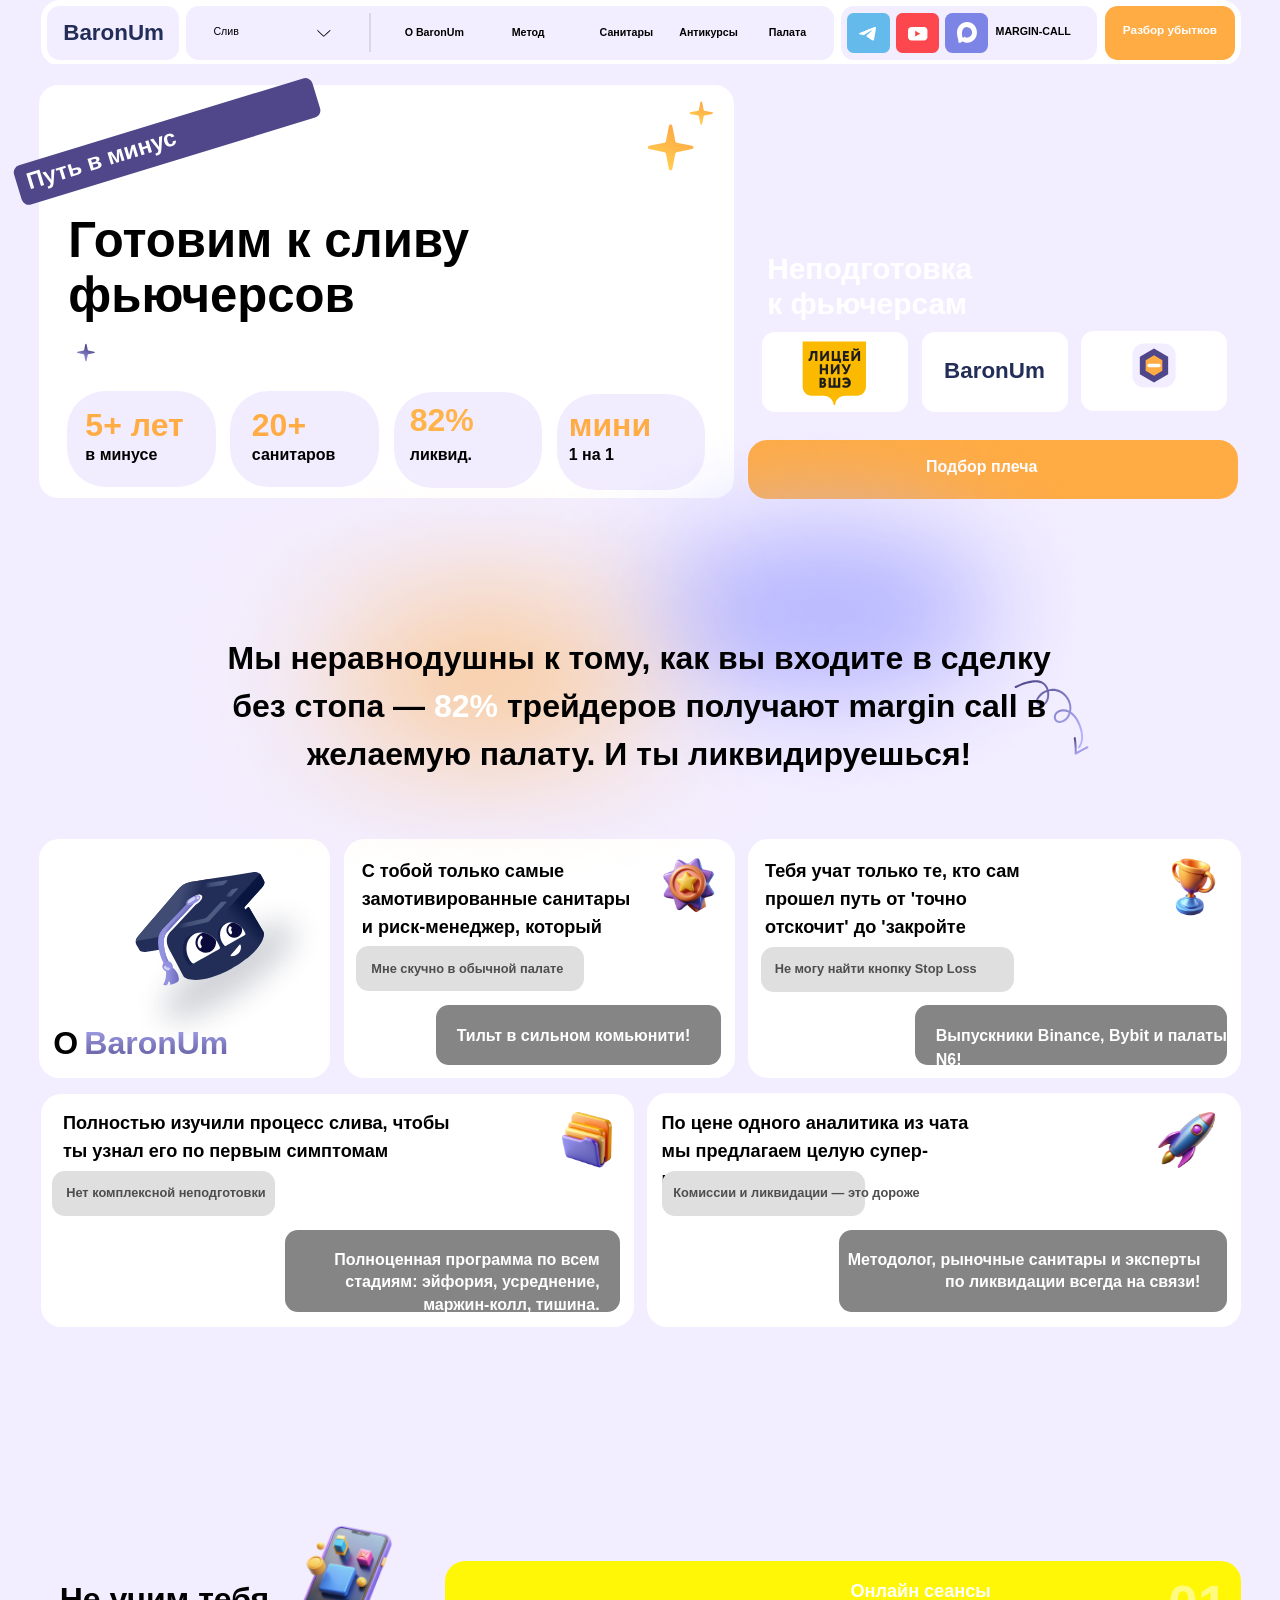
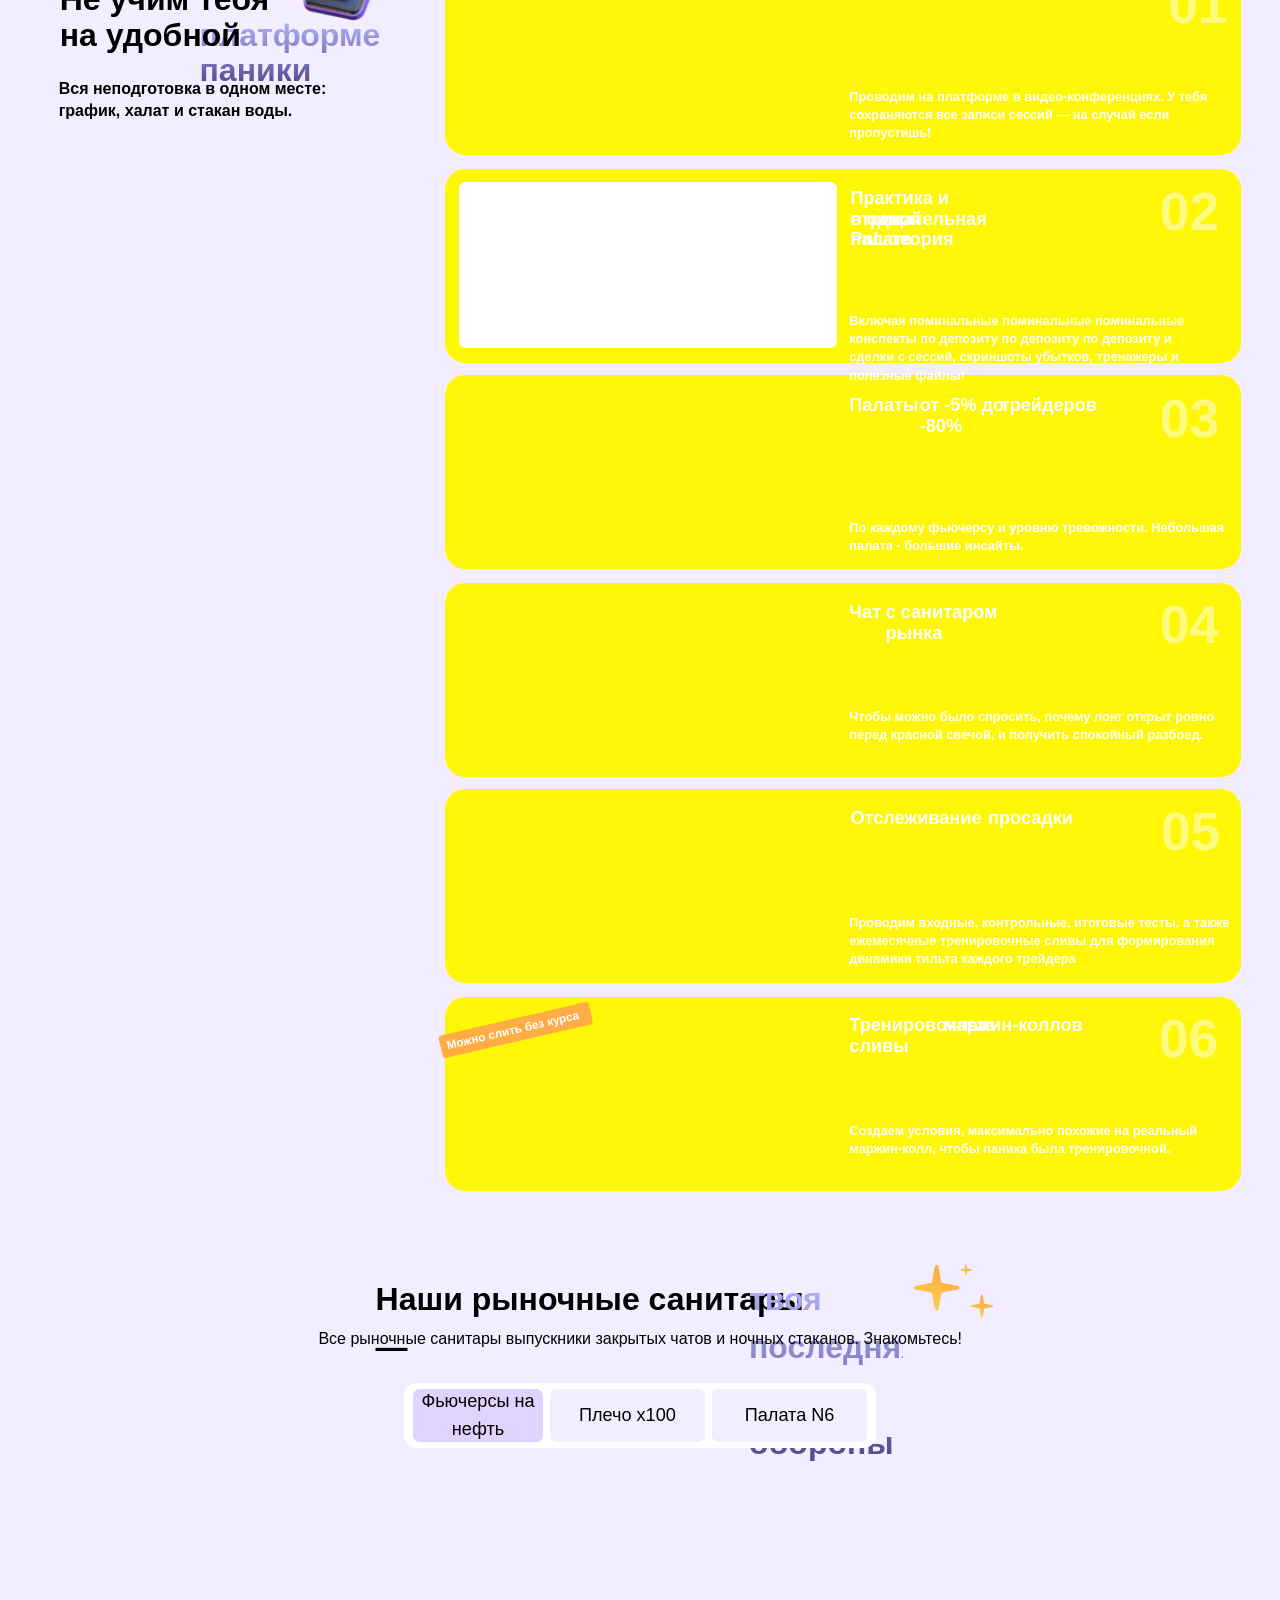
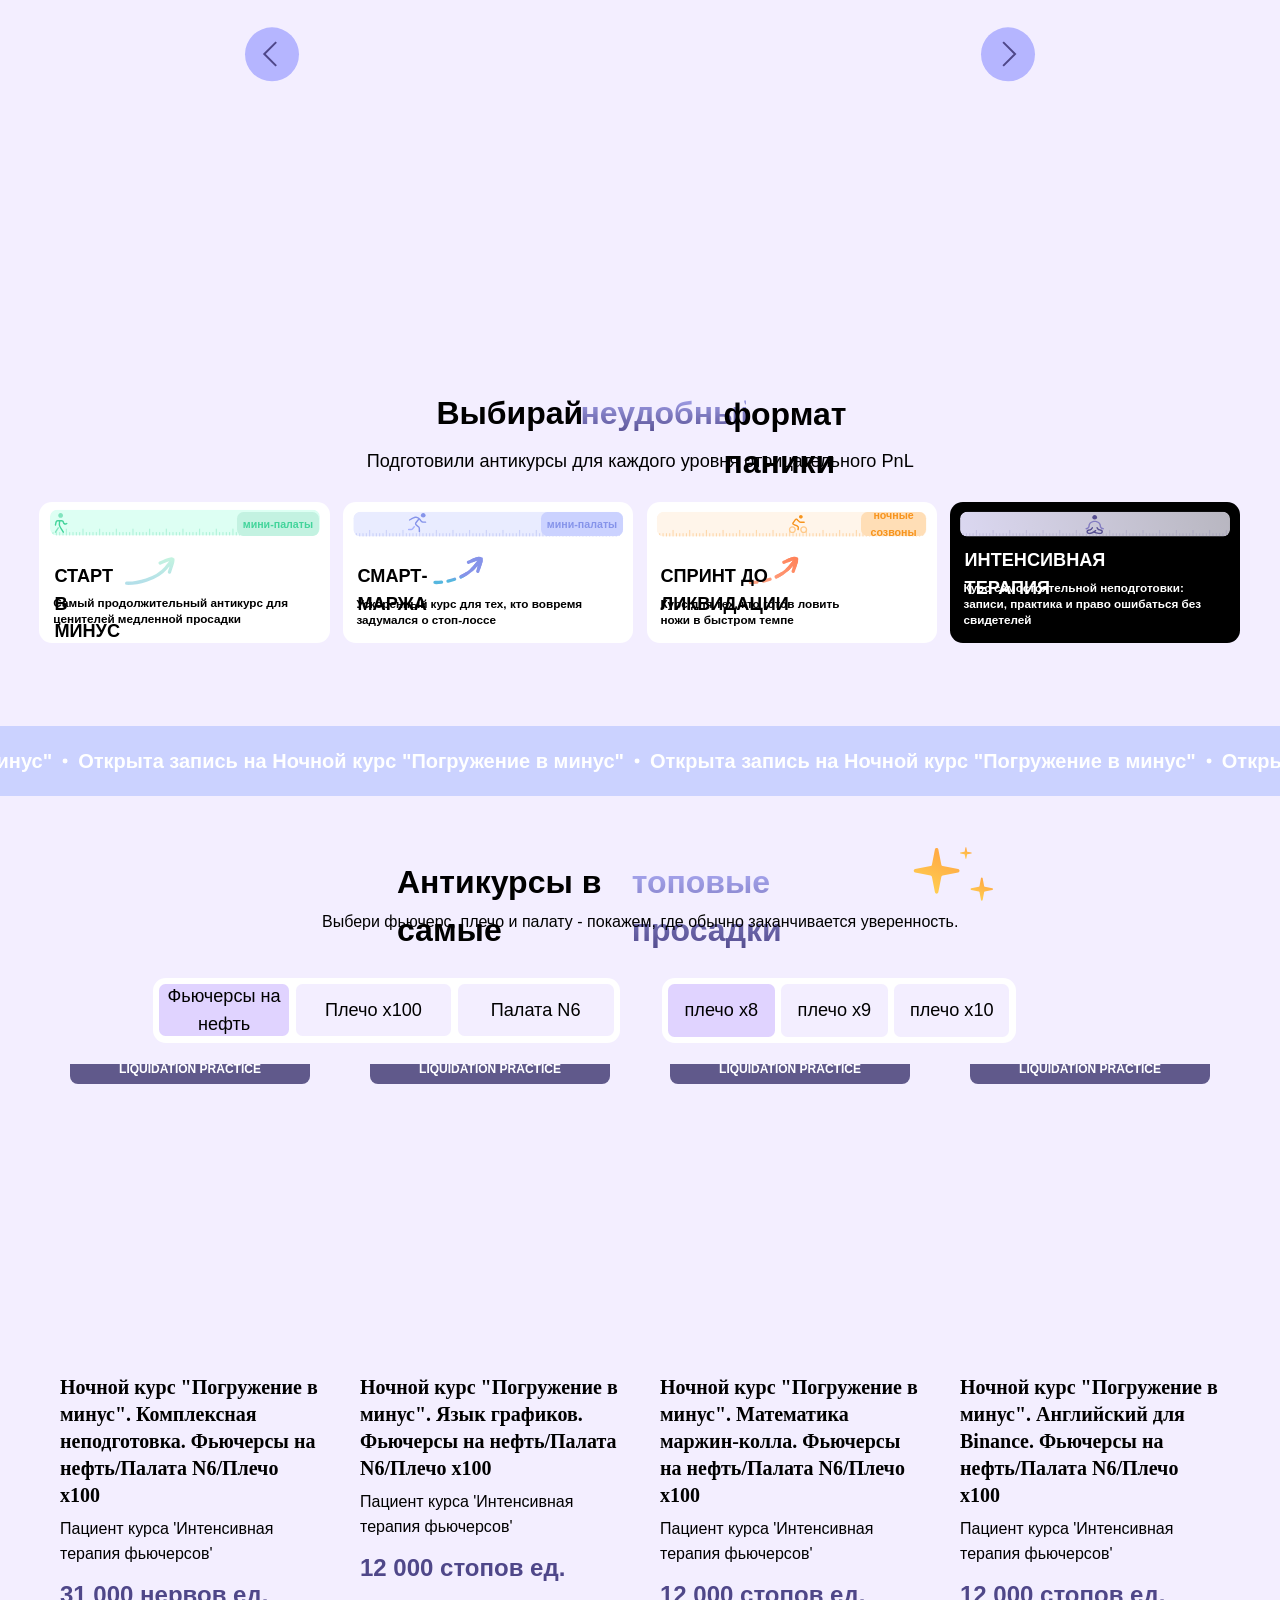
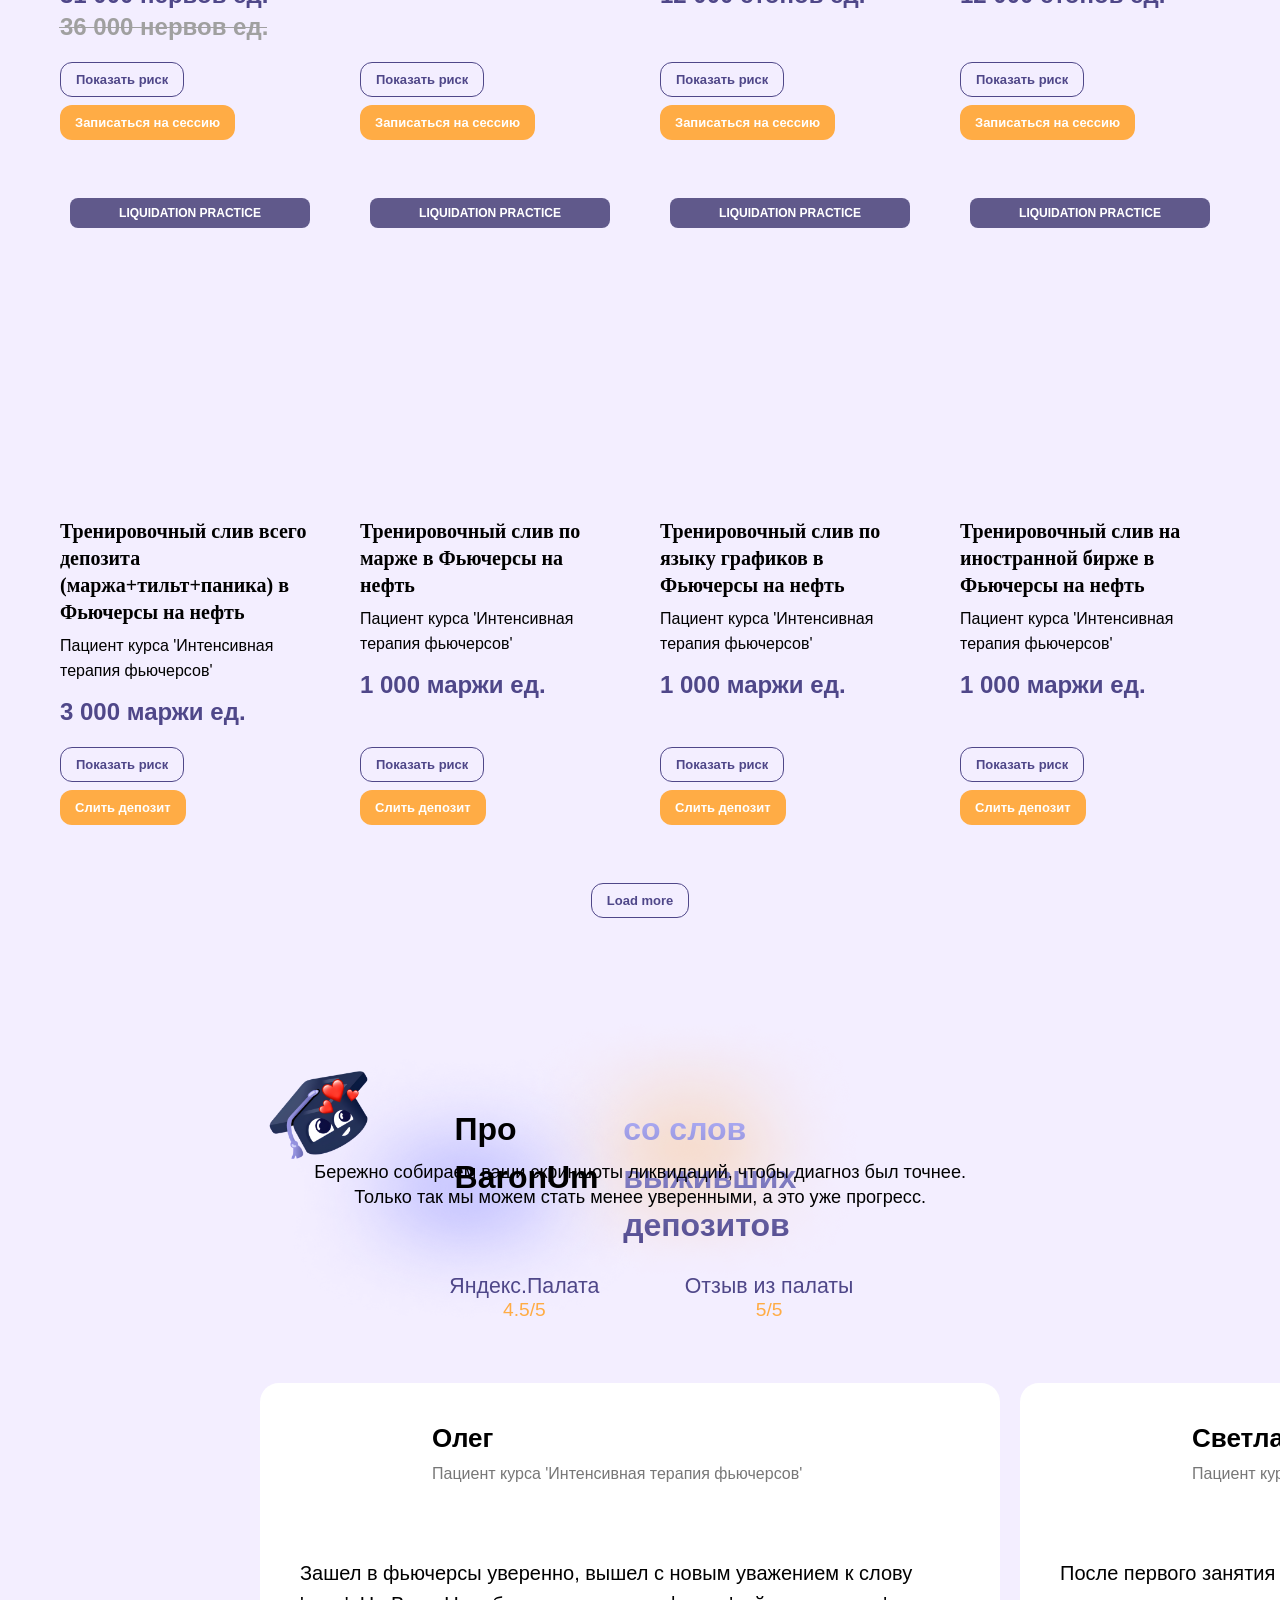
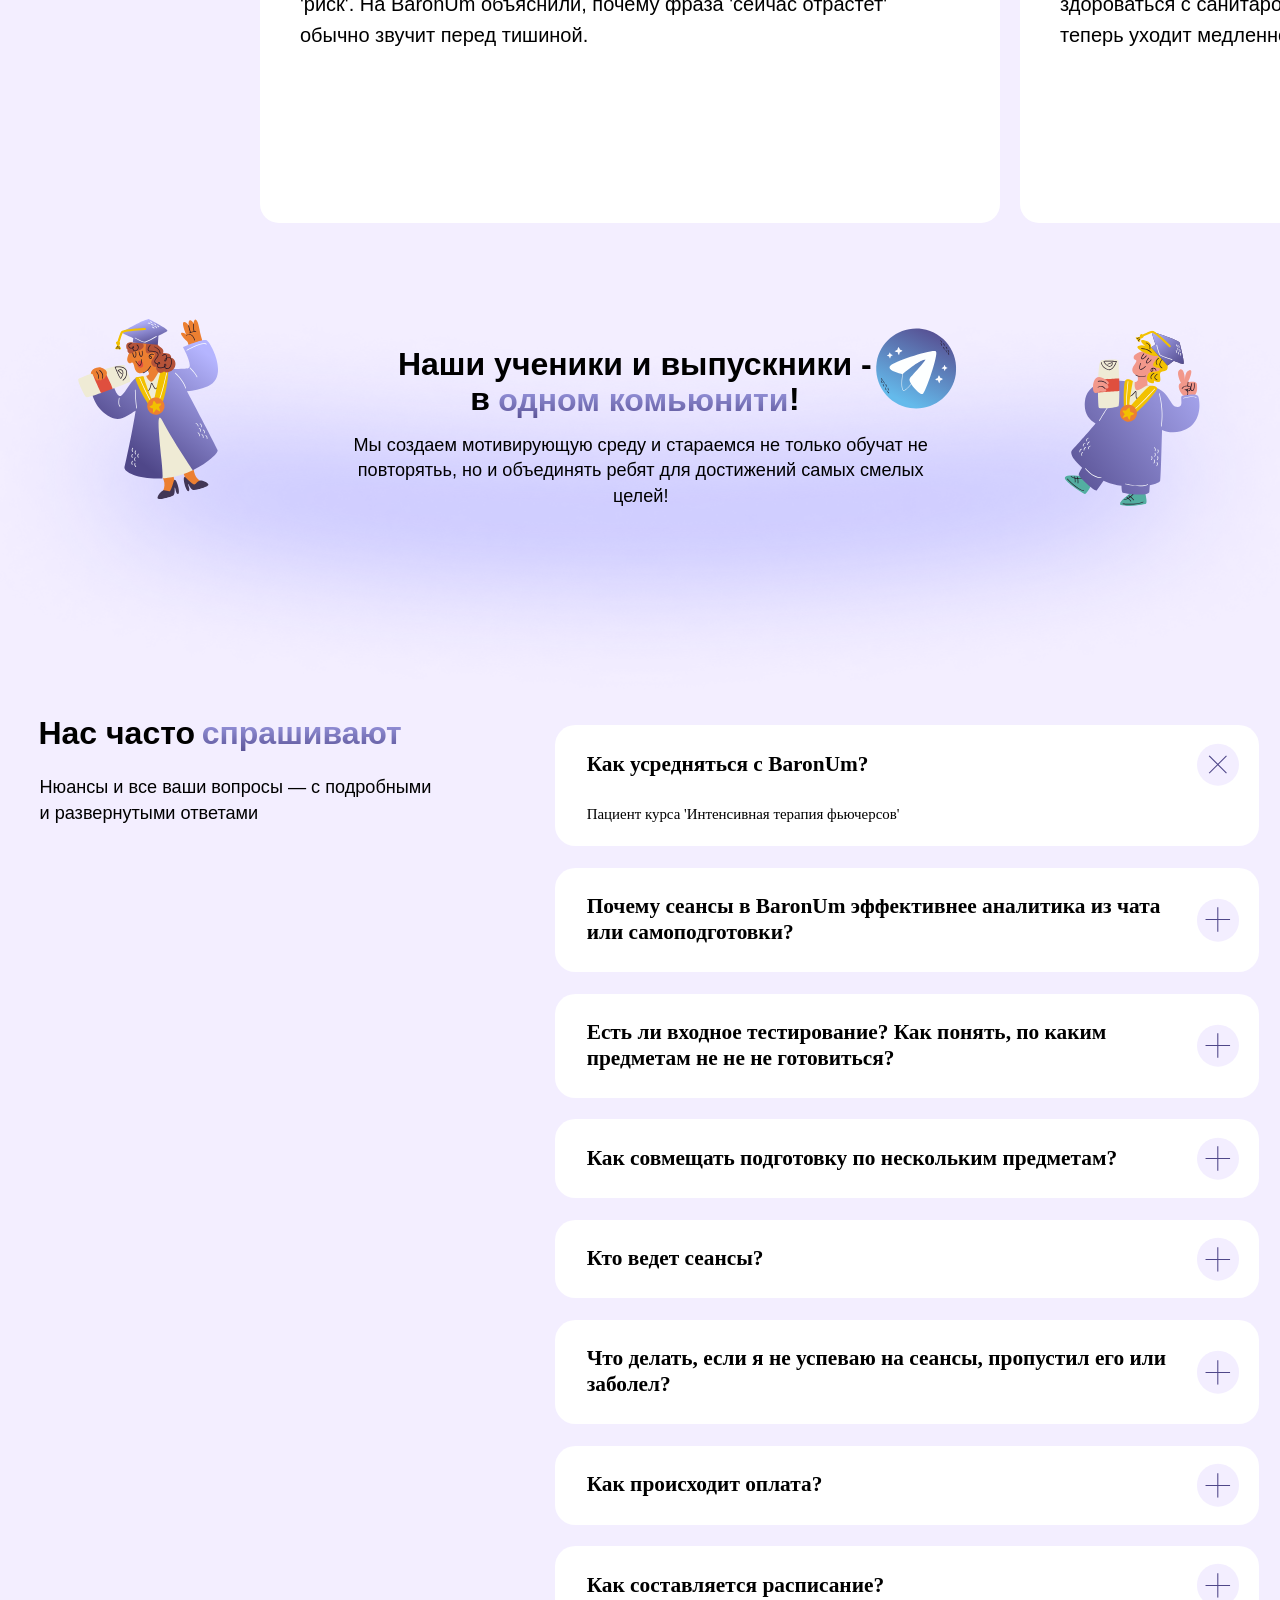
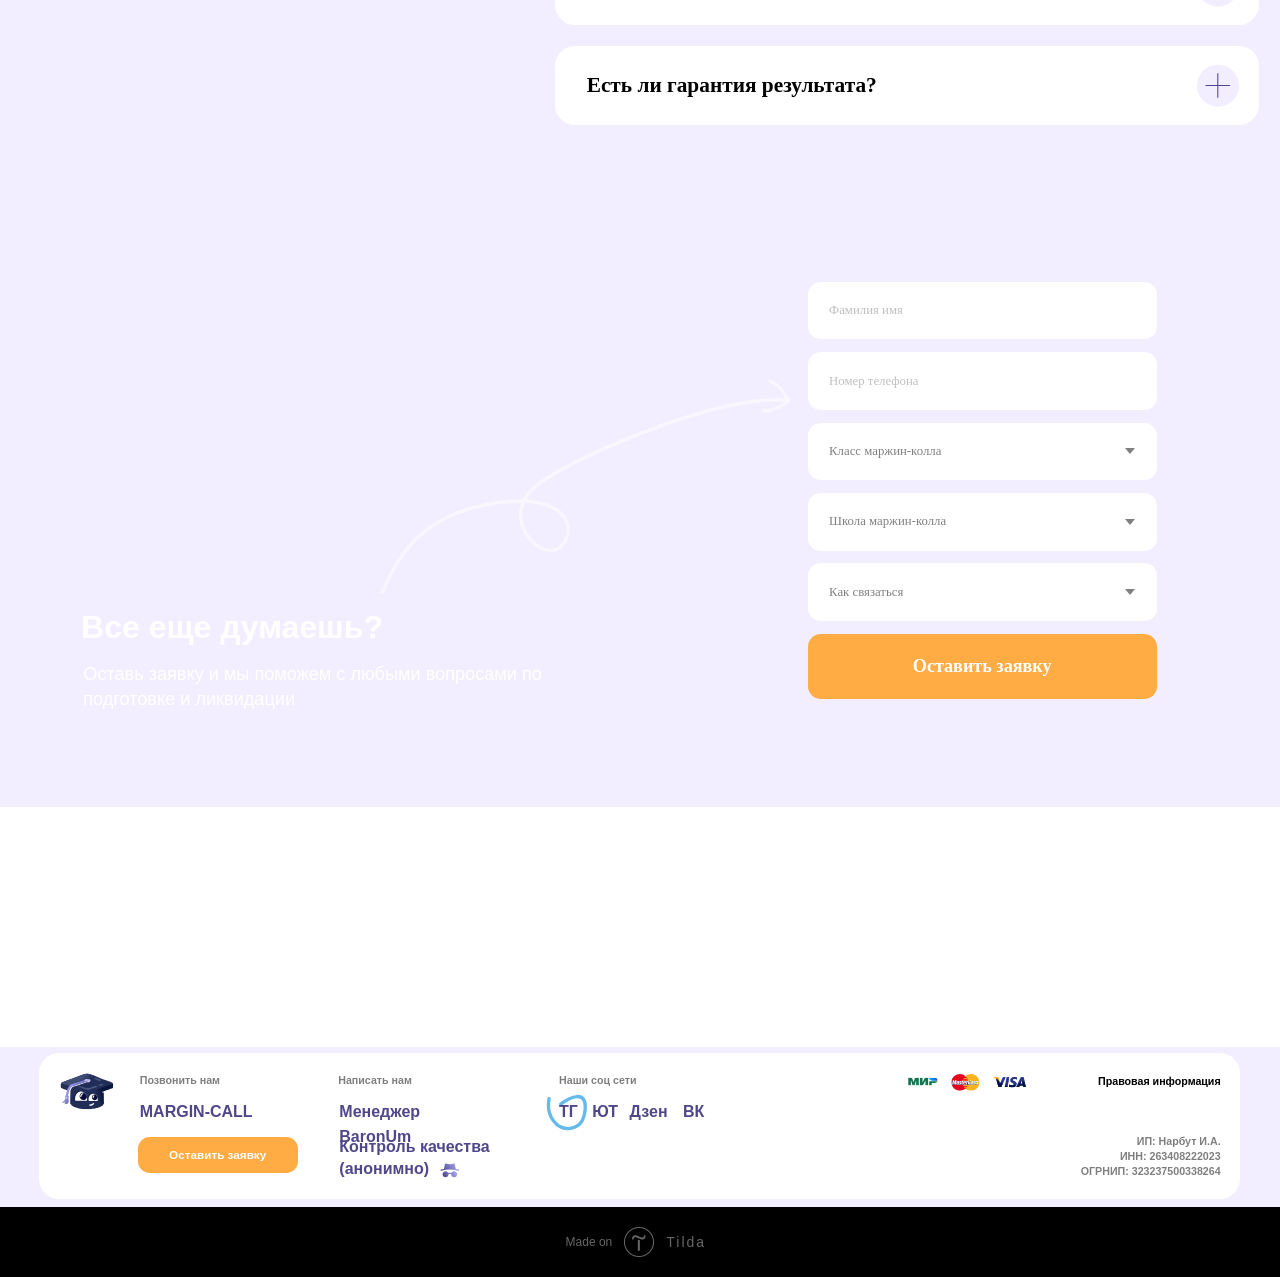
==== index.html @ b512a2d8 "Save BaronUm Tilda parody state" ====
<!DOCTYPE html>
<!-- saved from url=(0021)#baronum/ -->
<html style="overflow: unset;"><head><meta http-equiv="Content-Type" content="text/html; charset=UTF-8"><script src="./BaronUm - неподготовка к неудачной торговле фьючерсами_files/tag_ec.js" type="text/javascript" charset="utf-8" async=""></script><script src="./BaronUm - неподготовка к неудачной торговле фьючерсами_files/tag_phono.js" type="text/javascript" charset="utf-8" async=""></script>   <meta name="viewport" content="width=device-width, initial-scale=1.0"> <meta name="google-site-verification" content="14bFcc_oxas_x9F7kpMkh53hRgfFNzUfrHTWJXRADF8"> <!--metatextblock--> <title>BaronUm - неподготовка к неудачной торговле фьючерсами</title> <meta name="description" content="Комплексная неподготовка к фьючерсам, плечам x100 и спокойным сессиям в палате."> <meta property="og:url" content="#baronum"> <meta property="og:title" content="BaronUm - неподготовка к неудачной торговле фьючерсами"> <meta property="og:description" content="Комплексная неподготовка к фьючерсам, плечам x100 и спокойным сессиям в палате."> <meta property="og:type" content="website"> <meta property="og:image" content="https://static.tildacdn.com/tild6633-3135-4365-a530-386236333461/image_6.png"> <link rel="canonical" href="#baronum/"> <!--/metatextblock--> <meta name="format-detection" content="telephone=no"> <meta http-equiv="x-dns-prefetch-control" content="on"> <link rel="dns-prefetch" href="https://ws.tildacdn.com/"> <link rel="dns-prefetch" href="https://static.tildacdn.com/"> <!--favicons--> <link rel="icon" type="image/png" sizes="32x32" href="https://static.tildacdn.com/tild3739-3465-4166-b636-616134633338/favic.png" media="(prefers-color-scheme: light)"> <link rel="icon" type="image/png" sizes="32x32" href="https://static.tildacdn.com/tild6464-3562-4038-b064-323063326431/favic.png" media="(prefers-color-scheme: dark)"> <link rel="icon" type="image/svg+xml" sizes="any" href="https://static.tildacdn.com/tild3162-3436-4839-b363-373632616230/logo_fav.svg"> <link rel="apple-touch-icon" type="image/png" href="https://static.tildacdn.com/tild3965-3438-4864-b161-366664303664/logo_and.png"> <link rel="icon" type="image/png" sizes="192x192" href="https://static.tildacdn.com/tild3965-3438-4864-b161-366664303664/logo_and.png"> <!--/favicons--> <!-- Assets --> <script type="text/javascript" async="" id="tildastatscript" src="./BaronUm - неподготовка к неудачной торговле фьючерсами_files/tilda-stat-1.0.min.js"></script><script async="" src="./BaronUm - неподготовка к неудачной торговле фьючерсами_files/tag.js"></script><script src="./BaronUm - неподготовка к неудачной торговле фьючерсами_files/tilda-fallback-1.0.min.js" async="" charset="utf-8"></script> <link rel="stylesheet" href="./BaronUm - неподготовка к неудачной торговле фьючерсами_files/tilda-grid-3.0.min.css" type="text/css" media="all" onerror="this.loaderr=&#39;y&#39;;"> <link rel="stylesheet" href="./BaronUm - неподготовка к неудачной торговле фьючерсами_files/tilda-blocks-page52661973.min.css" type="text/css" media="all" onerror="this.loaderr=&#39;y&#39;;"> <link rel="preconnect" href="https://fonts.gstatic.com/"> <link href="./BaronUm - неподготовка к неудачной торговле фьючерсами_files/css2" rel="stylesheet"> <link rel="stylesheet" href="./BaronUm - неподготовка к неудачной торговле фьючерсами_files/tilda-animation-2.0.min.css" type="text/css" media="all" onerror="this.loaderr=&#39;y&#39;;"> <link rel="stylesheet" href="./BaronUm - неподготовка к неудачной торговле фьючерсами_files/tilda-popup-1.1.min.css" type="text/css" media="all" onload="this.media=&#39;all&#39;;" onerror="this.loaderr=&#39;y&#39;;"> <noscript><link rel="stylesheet" href="https://static.tildacdn.com/css/tilda-popup-1.1.min.css" type="text/css" media="all" /></noscript> <link rel="stylesheet" href="./BaronUm - неподготовка к неудачной торговле фьючерсами_files/tilda-slds-1.4.min.css" type="text/css" media="all" onload="this.media=&#39;all&#39;;" onerror="this.loaderr=&#39;y&#39;;"> <noscript><link rel="stylesheet" href="https://static.tildacdn.com/css/tilda-slds-1.4.min.css" type="text/css" media="all" /></noscript> <link rel="stylesheet" href="./BaronUm - неподготовка к неудачной торговле фьючерсами_files/tilda-catalog-1.1.min.css" type="text/css" media="all" onload="this.media=&#39;all&#39;;" onerror="this.loaderr=&#39;y&#39;;"> <noscript><link rel="stylesheet" href="https://static.tildacdn.com/css/tilda-catalog-1.1.min.css" type="text/css" media="all" /></noscript> <link rel="stylesheet" href="./BaronUm - неподготовка к неудачной торговле фьючерсами_files/tilda-forms-1.0.min.css" type="text/css" media="all" onerror="this.loaderr=&#39;y&#39;;"> <link rel="stylesheet" href="./BaronUm - неподготовка к неудачной торговле фьючерсами_files/tilda-catalog-filters-1.0.min.css" type="text/css" media="all" onerror="this.loaderr=&#39;y&#39;;"> <link rel="stylesheet" href="./BaronUm - неподготовка к неудачной торговле фьючерсами_files/tilda-menusub-1.0.min.css" type="text/css" media="all" onload="this.media=&#39;all&#39;;" onerror="this.loaderr=&#39;y&#39;;"> <noscript><link rel="stylesheet" href="https://static.tildacdn.com/css/tilda-menusub-1.0.min.css" type="text/css" media="all" /></noscript> <link rel="stylesheet" href="./BaronUm - неподготовка к неудачной торговле фьючерсами_files/tilda-menu-widgeticons-1.0.min.css" type="text/css" media="all" onerror="this.loaderr=&#39;y&#39;;"> <link rel="stylesheet" href="./BaronUm - неподготовка к неудачной торговле фьючерсами_files/tilda-zero-gallery-1.0.min.css" type="text/css" media="all" onerror="this.loaderr=&#39;y&#39;;"> <link rel="stylesheet" href="./BaronUm - неподготовка к неудачной торговле фьючерсами_files/tilda-zoom-2.0.min.css" type="text/css" media="all" onload="this.media=&#39;all&#39;;" onerror="this.loaderr=&#39;y&#39;;"> <noscript><link rel="stylesheet" href="https://static.tildacdn.com/css/tilda-zoom-2.0.min.css" type="text/css" media="all" /></noscript> <link rel="stylesheet" type="text/css" href="./BaronUm - неподготовка к неудачной торговле фьючерсами_files/custom.css"> <script nomodule="" src="./BaronUm - неподготовка к неудачной торговле фьючерсами_files/tilda-polyfill-1.0.min.js" charset="utf-8"></script> <script type="text/javascript">function t_onReady(func) {if(document.readyState!='loading') {func();} else {document.addEventListener('DOMContentLoaded',func);}}
function t_onFuncLoad(funcName,okFunc,time) {if(typeof window[funcName]==='function') {okFunc();} else {setTimeout(function() {t_onFuncLoad(funcName,okFunc,time);},(time||100));}}function t396_initialScale(t){var e=document.getElementById("rec"+t);if(e){var i=e.querySelector(".t396__artboard");if(i){window.tn_scale_initial_window_width||(window.tn_scale_initial_window_width=document.documentElement.clientWidth);var a=window.tn_scale_initial_window_width,r=[],n,l=i.getAttribute("data-artboard-screens");if(l){l=l.split(",");for(var o=0;o<l.length;o++)r[o]=parseInt(l[o],10)}else r=[320,480,640,960,1200];for(var o=0;o<r.length;o++){var d=r[o];a>=d&&(n=d)}var _="edit"===window.allrecords.getAttribute("data-tilda-mode"),c="center"===t396_getFieldValue(i,"valign",n,r),s="grid"===t396_getFieldValue(i,"upscale",n,r),w=t396_getFieldValue(i,"height_vh",n,r),g=t396_getFieldValue(i,"height",n,r),u=!!window.opr&&!!window.opr.addons||!!window.opera||-1!==navigator.userAgent.indexOf(" OPR/");if(!_&&c&&!s&&!w&&g&&!u){var h=parseFloat((a/n).toFixed(3)),f=[i,i.querySelector(".t396__carrier"),i.querySelector(".t396__filter")],v=Math.floor(parseInt(g,10)*h)+"px",p;i.style.setProperty("--initial-scale-height",v);for(var o=0;o<f.length;o++)f[o].style.setProperty("height","var(--initial-scale-height)");t396_scaleInitial__getElementsToScale(i).forEach((function(t){t.style.zoom=h}))}}}}function t396_scaleInitial__getElementsToScale(t){return t?Array.prototype.slice.call(t.children).filter((function(t){return t&&(t.classList.contains("t396__elem")||t.classList.contains("t396__group"))})):[]}function t396_getFieldValue(t,e,i,a){var r,n=a[a.length-1];if(!(r=i===n?t.getAttribute("data-artboard-"+e):t.getAttribute("data-artboard-"+e+"-res-"+i)))for(var l=0;l<a.length;l++){var o=a[l];if(!(o<=i)&&(r=o===n?t.getAttribute("data-artboard-"+e):t.getAttribute("data-artboard-"+e+"-res-"+o)))break}return r}window.TN_SCALE_INITIAL_VER="1.0",window.tn_scale_initial_window_width=null;</script> <script src="./BaronUm - неподготовка к неудачной торговле фьючерсами_files/jquery-1.10.2.min.js" charset="utf-8" onerror="this.loaderr=&#39;y&#39;;"></script> <script src="./BaronUm - неподготовка к неудачной торговле фьючерсами_files/tilda-scripts-3.0.min.js" charset="utf-8" defer="" onerror="this.loaderr=&#39;y&#39;;"></script> <script src="./BaronUm - неподготовка к неудачной торговле фьючерсами_files/tilda-blocks-page52661973.min.js" charset="utf-8" async="" onerror="this.loaderr=&#39;y&#39;;"></script> <script src="./BaronUm - неподготовка к неудачной торговле фьючерсами_files/tilda-animation-2.0.min.js" charset="utf-8" async="" onerror="this.loaderr=&#39;y&#39;;"></script> <script src="./BaronUm - неподготовка к неудачной торговле фьючерсами_files/tilda-zero-1.1.min.js" charset="utf-8" async="" onerror="this.loaderr=&#39;y&#39;;"></script> <script src="./BaronUm - неподготовка к неудачной торговле фьючерсами_files/hammer.min.js" charset="utf-8" async="" onerror="this.loaderr=&#39;y&#39;;"></script> <script src="./BaronUm - неподготовка к неудачной торговле фьючерсами_files/tilda-slds-1.4.min.js" charset="utf-8" async="" onerror="this.loaderr=&#39;y&#39;;"></script> <script src="./BaronUm - неподготовка к неудачной торговле фьючерсами_files/tilda-products-1.0.min.js" charset="utf-8" async="" onerror="this.loaderr=&#39;y&#39;;"></script> <script src="./BaronUm - неподготовка к неудачной торговле фьючерсами_files/tilda-catalog-1.1.min.js" charset="utf-8" async="" onerror="this.loaderr=&#39;y&#39;;"></script> <script src="./BaronUm - неподготовка к неудачной торговле фьючерсами_files/tilda-popup-1.0.min.js" charset="utf-8" async="" onerror="this.loaderr=&#39;y&#39;;"></script> <script src="./BaronUm - неподготовка к неудачной торговле фьючерсами_files/tilda-menusub-1.0.min.js" charset="utf-8" async="" onerror="this.loaderr=&#39;y&#39;;"></script> <script src="./BaronUm - неподготовка к неудачной торговле фьючерсами_files/tilda-menu-1.0.min.js" charset="utf-8" async="" onerror="this.loaderr=&#39;y&#39;;"></script> <script src="./BaronUm - неподготовка к неудачной торговле фьючерсами_files/tilda-menu-widgeticons-1.0.min.js" charset="utf-8" async="" onerror="this.loaderr=&#39;y&#39;;"></script> <script src="./BaronUm - неподготовка к неудачной торговле фьючерсами_files/tilda-forms-1.0.min.js" charset="utf-8" async="" onerror="this.loaderr=&#39;y&#39;;"></script> <script src="./BaronUm - неподготовка к неудачной торговле фьючерсами_files/tilda-zero-gallery-1.0.min.js" charset="utf-8" async="" onerror="this.loaderr=&#39;y&#39;;"></script> <script src="./BaronUm - неподготовка к неудачной торговле фьючерсами_files/tilda-zero-forms-1.0.min.js" charset="utf-8" async="" onerror="this.loaderr=&#39;y&#39;;"></script> <script src="./BaronUm - неподготовка к неудачной торговле фьючерсами_files/tilda-animation-ext-1.0.min.js" charset="utf-8" async="" onerror="this.loaderr=&#39;y&#39;;"></script> <script src="./BaronUm - неподготовка к неудачной торговле фьючерсами_files/tilda-animation-sbs-1.0.min.js" charset="utf-8" async="" onerror="this.loaderr=&#39;y&#39;;"></script> <script src="./BaronUm - неподготовка к неудачной торговле фьючерсами_files/tilda-zoom-2.0.min.js" charset="utf-8" async="" onerror="this.loaderr=&#39;y&#39;;"></script> <script src="./BaronUm - неподготовка к неудачной торговле фьючерсами_files/tilda-zero-scale-1.0.min.js" charset="utf-8" async="" onerror="this.loaderr=&#39;y&#39;;"></script> <script src="./BaronUm - неподготовка к неудачной торговле фьючерсами_files/tilda-skiplink-1.0.min.js" charset="utf-8" async="" onerror="this.loaderr=&#39;y&#39;;"></script> <script src="./BaronUm - неподготовка к неудачной торговле фьючерсами_files/tilda-events-1.0.min.js" charset="utf-8" async="" onerror="this.loaderr=&#39;y&#39;;"></script> <!-- nominify begin --><style>
.gborder .tn-atom {
  position: relative;
}
.gborder .tn-atom::before {
  content: "";
  position: absolute;
  top: -2px;
  bottom: -2px;
  left: -2px;
  right: -2px;
  background: linear-gradient(45deg, #fb00ff, #001fff);
  border-radius: 17px;
  z-index: -1;
}
</style> <meta name="mailru-verification" content="647e4f33aa87ee0e"><!-- nominify end --><script type="text/javascript">window.dataLayer=window.dataLayer||[];</script> <script type="text/javascript">(function() {var ttt='cebo';var tt='oog';var re=new RegExp("bot|g" + tt + "le|yandex|baidu|bing|msn|duckduckbot|teoma|slurp|crawler|spider|robot|crawling|fa" + ttt + "ok","i");if((re.test(navigator.userAgent))===false&&typeof(sessionStorage)!='undefined'&&sessionStorage.getItem('visited')!=='y'&&document.visibilityState){var style=document.createElement('style');style.type='text/css';style.innerHTML='@media screen and (min-width: 980px) {.t-records {opacity: 0;}.t-records_animated {-webkit-transition: opacity ease-in-out .2s;-moz-transition: opacity ease-in-out .2s;-o-transition: opacity ease-in-out .2s;transition: opacity ease-in-out .2s;}.t-records.t-records_visible {opacity: 1;}}';document.getElementsByTagName('head')[0].appendChild(style);function t_setvisRecs(){var alr=document.querySelectorAll('.t-records');Array.prototype.forEach.call(alr,function(el) {el.classList.add("t-records_animated");});setTimeout(function() {Array.prototype.forEach.call(alr,function(el) {el.classList.add("t-records_visible");});sessionStorage.setItem("visited","y");},400);}
document.addEventListener('DOMContentLoaded',t_setvisRecs);}})();</script><style type="text/css">@media screen and (min-width: 980px) {.t-records {opacity: 0;}.t-records_animated {-webkit-transition: opacity ease-in-out .2s;-moz-transition: opacity ease-in-out .2s;-o-transition: opacity ease-in-out .2s;transition: opacity ease-in-out .2s;}.t-records.t-records_visible {opacity: 1;}}</style><style id="annexxStyle812"> div[data-record-type="215"] { zoom: 1 !important; } div[style*="scale"] .t-store__filter__chosen-bar { position: relative !important; } #rec793681908,#rec793681908 * {-webkit-text-size-adjust: initial !important;}</style><script type="text/javascript" src="./BaronUm - неподготовка к неудачной торговле фьючерсами_files/tilda-variant-select-1.0.min.js"></script><style>.t396 .t-animate[data-animate-style="fadein"],.t396 .t-animate[data-animate-style="fadeinup"],.t396 .t-animate[data-animate-style="fadeindown"],.t396 .t-animate[data-animate-style="fadeinleft"],.t396 .t-animate[data-animate-style="fadeinright"],.t396 .t-animate[data-animate-style="zoomin"],.t396 .t-animate[data-animate-style="zoomout"] {opacity: 0;-webkit-transition-property: opacity, transform;transition-property: opacity, transform;-webkit-transition-duration: 1s;transition-duration: 1s;-webkit-transition-timing-function: cubic-bezier(0.19, 1, 0.22, 1);transition-timing-function: cubic-bezier(0.19, 1, 0.22, 1);-webkit-backface-visibility: hidden;backface-visibility: hidden;}@media screen and (min-width: 960px) and (max-width: 1199px) {.t396 .t-animate[data-animate-style-res-960="fadein"],.t396 .t-animate[data-animate-style-res-960="fadeinup"],.t396 .t-animate[data-animate-style-res-960="fadeindown"],.t396 .t-animate[data-animate-style-res-960="fadeinleft"],.t396 .t-animate[data-animate-style-res-960="fadeinright"],.t396 .t-animate[data-animate-style-res-960="zoomin"],.t396 .t-animate[data-animate-style-res-960="zoomout"] {opacity: 0;-webkit-transition-property: opacity, transform;transition-property: opacity, transform;-webkit-transition-duration: 1s;transition-duration: 1s;-webkit-transition-timing-function: cubic-bezier(0.19, 1, 0.22, 1);transition-timing-function: cubic-bezier(0.19, 1, 0.22, 1);-webkit-backface-visibility: hidden;backface-visibility: hidden;}}@media screen and (min-width: 640px) and (max-width: 959px) {.t396 .t-animate[data-animate-style-res-640="fadein"],.t396 .t-animate[data-animate-style-res-640="fadeinup"],.t396 .t-animate[data-animate-style-res-640="fadeindown"],.t396 .t-animate[data-animate-style-res-640="fadeinleft"],.t396 .t-animate[data-animate-style-res-640="fadeinright"],.t396 .t-animate[data-animate-style-res-640="zoomin"],.t396 .t-animate[data-animate-style-res-640="zoomout"] {opacity: 0;-webkit-transition-property: opacity, transform;transition-property: opacity, transform;-webkit-transition-duration: 1s;transition-duration: 1s;-webkit-transition-timing-function: cubic-bezier(0.19, 1, 0.22, 1);transition-timing-function: cubic-bezier(0.19, 1, 0.22, 1);-webkit-backface-visibility: hidden;backface-visibility: hidden;}}@media screen and (min-width: 480px) and (max-width: 639px) {.t396 .t-animate[data-animate-style-res-480="fadein"],.t396 .t-animate[data-animate-style-res-480="fadeinup"],.t396 .t-animate[data-animate-style-res-480="fadeindown"],.t396 .t-animate[data-animate-style-res-480="fadeinleft"],.t396 .t-animate[data-animate-style-res-480="fadeinright"],.t396 .t-animate[data-animate-style-res-480="zoomin"],.t396 .t-animate[data-animate-style-res-480="zoomout"] {opacity: 0;-webkit-transition-property: opacity, transform;transition-property: opacity, transform;-webkit-transition-duration: 1s;transition-duration: 1s;-webkit-transition-timing-function: cubic-bezier(0.19, 1, 0.22, 1);transition-timing-function: cubic-bezier(0.19, 1, 0.22, 1);-webkit-backface-visibility: hidden;backface-visibility: hidden;}}@media screen and (max-width: 479px) {.t396 .t-animate[data-animate-style-res-320="fadein"],.t396 .t-animate[data-animate-style-res-320="fadeinup"],.t396 .t-animate[data-animate-style-res-320="fadeindown"],.t396 .t-animate[data-animate-style-res-320="fadeinleft"],.t396 .t-animate[data-animate-style-res-320="fadeinright"],.t396 .t-animate[data-animate-style-res-320="zoomin"],.t396 .t-animate[data-animate-style-res-320="zoomout"] {opacity: 0;-webkit-transition-property: opacity, transform;transition-property: opacity, transform;-webkit-transition-duration: 1s;transition-duration: 1s;-webkit-transition-timing-function: cubic-bezier(0.19, 1, 0.22, 1);transition-timing-function: cubic-bezier(0.19, 1, 0.22, 1);-webkit-backface-visibility: hidden;backface-visibility: hidden;}}.t396 .t-title.t-animate {-webkit-transition-duration: 1.2s;transition-duration: 1.2s;}.t396 .t-descr.t-animate,.t396 .t-uptitle.t-animate,.t396 .t-subtitle.t-animate,.t396 .t-text.t-animate {-webkit-transition-duration: 0.7s;transition-duration: 0.7s;}.t396 .t-item.t-animate {-webkit-transition-duration: 0.5s;transition-duration: 0.5s;}.t396 .t-animate[data-animate-style="fadein"] {opacity: 0;transform: none;}@media screen and (min-width: 960px) and (max-width: 1199px) {#allrecords .t396 .t-animate[data-animate-style-res-960="fadein"] {opacity: 0;transform: none;}}@media screen and (min-width: 640px) and (max-width: 959px) {#allrecords .t396 .t-animate[data-animate-style-res-640="fadein"] {opacity: 0;transform: none;}}@media screen and (min-width: 480px) and (max-width: 639px) {#allrecords .t396 .t-animate[data-animate-style-res-480="fadein"] {opacity: 0;transform: none;}}@media screen and (max-width: 479px) {#allrecords .t396 .t-animate[data-animate-style-res-320="fadein"] {opacity: 0;transform: none;}}.t396 .t-animate_started[data-animate-style="fadein"] {opacity: 1;}@media screen and (min-width: 960px) and (max-width: 1199px) {#allrecords .t396 .t-animate_started[data-animate-style-res-960="fadein"] {opacity: 1;}}@media screen and (min-width: 640px) and (max-width: 959px) {#allrecords .t396 .t-animate_started[data-animate-style-res-640="fadein"] {opacity: 1;}}@media screen and (min-width: 480px) and (max-width: 639px) {#allrecords .t396 .t-animate_started[data-animate-style-res-480="fadein"] {opacity: 1;}}@media screen and (max-width: 479px) {#allrecords .t396 .t-animate_started[data-animate-style-res-320="fadein"] {opacity: 1;}}.t396 .t-animate[data-animate-style="fadeinup"] {-webkit-transform: translate(0, 100px);transform: translate(0, 100px);}@media screen and (min-width: 960px) and (max-width: 1199px) {#allrecords .t396 .t-animate[data-animate-style-res-960="fadeinup"] {-webkit-transform: translate(0, 100px);transform: translate(0, 100px);}}@media screen and (min-width: 640px) and (max-width: 959px) {#allrecords .t396 .t-animate[data-animate-style-res-640="fadeinup"] {-webkit-transform: translate(0, 100px);transform: translate(0, 100px);}}@media screen and (min-width: 480px) and (max-width: 639px) {#allrecords .t396 .t-animate[data-animate-style-res-480="fadeinup"] {-webkit-transform: translate(0, 100px);transform: translate(0, 100px);}}@media screen and (max-width: 479px) {#allrecords .t396 .t-animate[data-animate-style-res-320="fadeinup"] {-webkit-transform: translate(0, 100px);transform: translate(0, 100px);}}.t396 .t-animate_started[data-animate-style="fadeinup"] {opacity: 1;-webkit-transform: none;transform: none;}@media screen and (min-width: 960px) and (max-width: 1199px) {#allrecords .t396 .t-animate_started[data-animate-style-res-960="fadeinup"] {opacity: 1;-webkit-transform: none;transform: none;}}@media screen and (min-width: 640px) and (max-width: 959px) {#allrecords .t396 .t-animate_started[data-animate-style-res-640="fadeinup"] {opacity: 1;-webkit-transform: none;transform: none;}}@media screen and (min-width: 480px) and (max-width: 639px) {#allrecords .t396 .t-animate_started[data-animate-style-res-480="fadeinup"] {opacity: 1;-webkit-transform: none;transform: none;}}@media screen and (max-width: 479px) {#allrecords .t396 .t-animate_started[data-animate-style-res-320="fadeinup"] {opacity: 1;-webkit-transform: none;transform: none;}}.t396 .t-animate[data-animate-style="fadeindown"] {-webkit-transform: translate(0, -100px);transform: translate(0, -100px);}@media screen and (min-width: 960px) and (max-width: 1199px) {#allrecords .t396 .t-animate[data-animate-style-res-960="fadeindown"] {-webkit-transform: translate(0, -100px);transform: translate(0, -100px);}}@media screen and (min-width: 640px) and (max-width: 959px) {#allrecords .t396 .t-animate[data-animate-style-res-640="fadeindown"] {-webkit-transform: translate(0, -100px);transform: translate(0, -100px);}}@media screen and (min-width: 480px) and (max-width: 639px) {#allrecords .t396 .t-animate[data-animate-style-res-480="fadeindown"] {-webkit-transform: translate(0, -100px);transform: translate(0, -100px);}}@media screen and (max-width: 479px) {#allrecords .t396 .t-animate[data-animate-style-res-320="fadeindown"] {-webkit-transform: translate(0, -100px);transform: translate(0, -100px);}}.t396 .t-animate_started[data-animate-style="fadeindown"] {opacity: 1;-webkit-transform: none;transform: none;}@media screen and (min-width: 960px) and (max-width: 1199px) {#allrecords .t396 .t-animate_started[data-animate-style-res-960="fadeindown"] {opacity: 1;-webkit-transform: none;transform: none;}}@media screen and (min-width: 640px) and (max-width: 959px) {#allrecords .t396 .t-animate_started[data-animate-style-res-640="fadeindown"] {opacity: 1;-webkit-transform: none;transform: none;}}@media screen and (min-width: 480px) and (max-width: 639px) {#allrecords .t396 .t-animate_started[data-animate-style-res-480="fadeindown"] {opacity: 1;-webkit-transform: none;transform: none;}}@media screen and (max-width: 479px) {#allrecords .t396 .t-animate_started[data-animate-style-res-320="fadeindown"] {opacity: 1;-webkit-transform: none;transform: none;}}.t396 .t-animate[data-animate-style="fadeinleft"] {-webkit-transform: translate(100px, 0);transform: translate(100px, 0);}@media screen and (min-width: 960px) and (max-width: 1199px) {#allrecords .t396 .t-animate[data-animate-style-res-960="fadeinleft"] {-webkit-transform: translate(100px, 0);transform: translate(100px, 0);}}@media screen and (min-width: 640px) and (max-width: 959px) {#allrecords .t396 .t-animate[data-animate-style-res-640="fadeinleft"] {-webkit-transform: translate(100px, 0);transform: translate(100px, 0);}}@media screen and (min-width: 480px) and (max-width: 639px) {#allrecords .t396 .t-animate[data-animate-style-res-480="fadeinleft"] {-webkit-transform: translate(100px, 0);transform: translate(100px, 0);}}@media screen and (max-width: 479px) {#allrecords .t396 .t-animate[data-animate-style-res-320="fadeinleft"] {-webkit-transform: translate(100px, 0);transform: translate(100px, 0);}}.t396 .t-animate_started[data-animate-style="fadeinleft"] {opacity: 1;-webkit-transform: none;transform: none;}@media screen and (min-width: 960px) and (max-width: 1199px) {#allrecords .t396 .t-animate_started[data-animate-style-res-960="fadeinleft"] {opacity: 1;-webkit-transform: none;transform: none;}}@media screen and (min-width: 640px) and (max-width: 959px) {#allrecords .t396 .t-animate_started[data-animate-style-res-640="fadeinleft"] {opacity: 1;-webkit-transform: none;transform: none;}}@media screen and (min-width: 480px) and (max-width: 639px) {#allrecords .t396 .t-animate_started[data-animate-style-res-480="fadeinleft"] {opacity: 1;-webkit-transform: none;transform: none;}}@media screen and (max-width: 479px) {#allrecords .t396 .t-animate_started[data-animate-style-res-320="fadeinleft"] {opacity: 1;-webkit-transform: none;transform: none;}}.t396 .t-animate[data-animate-style="fadeinright"] {-webkit-transform: translate(-100px, 0);transform: translate(-100px, 0);}@media screen and (min-width: 960px) and (max-width: 1199px) {#allrecords .t396 .t-animate[data-animate-style-res-960="fadeinright"] {-webkit-transform: translate(-100px, 0);transform: translate(-100px, 0);}}@media screen and (min-width: 640px) and (max-width: 959px) {#allrecords .t396 .t-animate[data-animate-style-res-640="fadeinright"] {-webkit-transform: translate(-100px, 0);transform: translate(-100px, 0);}}@media screen and (min-width: 480px) and (max-width: 639px) {#allrecords .t396 .t-animate[data-animate-style-res-480="fadeinright"] {-webkit-transform: translate(-100px, 0);transform: translate(-100px, 0);}}@media screen and (max-width: 479px) {#allrecords .t396 .t-animate[data-animate-style-res-320="fadeinright"] {-webkit-transform: translate(-100px, 0);transform: translate(-100px, 0);}}.t396 .t-animate_started[data-animate-style="fadeinright"] {opacity: 1;-webkit-transform: none;transform: none;}@media screen and (min-width: 960px) and (max-width: 1199px) {#allrecords .t396 .t-animate_started[data-animate-style-res-960="fadeinright"] {opacity: 1;-webkit-transform: none;transform: none;}}@media screen and (min-width: 640px) and (max-width: 959px) {#allrecords .t396 .t-animate_started[data-animate-style-res-640="fadeinright"] {opacity: 1;-webkit-transform: none;transform: none;}}@media screen and (min-width: 480px) and (max-width: 639px) {#allrecords .t396 .t-animate_started[data-animate-style-res-480="fadeinright"] {opacity: 1;-webkit-transform: none;transform: none;}}@media screen and (max-width: 479px) {#allrecords .t396 .t-animate_started[data-animate-style-res-320="fadeinright"] {opacity: 1;-webkit-transform: none;transform: none;}}.t396 .t-animate[data-animate-style="zoomin"] {-webkit-transform: scale(0.9);transform: scale(0.9);}@media screen and (min-width: 960px) and (max-width: 1199px) {#allrecords .t396 .t-animate[data-animate-style-res-960="zoomin"] {-webkit-transform: scale(0.9);transform: scale(0.9);}}@media screen and (min-width: 640px) and (max-width: 959px) {#allrecords .t396 .t-animate[data-animate-style-res-640="zoomin"] {-webkit-transform: scale(0.9);transform: scale(0.9);}}@media screen and (min-width: 480px) and (max-width: 639px) {#allrecords .t396 .t-animate[data-animate-style-res-480="zoomin"] {-webkit-transform: scale(0.9);transform: scale(0.9);}}@media screen and (max-width: 479px) {#allrecords .t396 .t-animate[data-animate-style-res-320="zoomin"] {-webkit-transform: scale(0.9);transform: scale(0.9);}}.t396 .t-animate_started[data-animate-style="zoomin"] {opacity: 1;-webkit-transform: scale(1);transform: scale(1);}@media screen and (min-width: 960px) and (max-width: 1199px) {#allrecords .t396 .t-animate_started[data-animate-style-res-960="zoomin"] {opacity: 1;-webkit-transform: scale(1);transform: scale(1);}}@media screen and (min-width: 640px) and (max-width: 959px) {#allrecords .t396 .t-animate_started[data-animate-style-res-640="zoomin"] {opacity: 1;-webkit-transform: scale(1);transform: scale(1);}}@media screen and (min-width: 480px) and (max-width: 639px) {#allrecords .t396 .t-animate_started[data-animate-style-res-480="zoomin"] {opacity: 1;-webkit-transform: scale(1);transform: scale(1);}}@media screen and (max-width: 479px) {#allrecords .t396 .t-animate_started[data-animate-style-res-320="zoomin"] {opacity: 1;-webkit-transform: scale(1);transform: scale(1);}}.t396 .t-animate[data-animate-style="zoomout"] {-webkit-transform: scale(1.2);transform: scale(1.2);}@media screen and (min-width: 960px) and (max-width: 1199px) {#allrecords .t396 .t-animate[data-animate-style-res-960="zoomout"] {-webkit-transform: scale(1.2);transform: scale(1.2);}}@media screen and (min-width: 640px) and (max-width: 959px) {#allrecords .t396 .t-animate[data-animate-style-res-640="zoomout"] {-webkit-transform: scale(1.2);transform: scale(1.2);}}@media screen and (min-width: 480px) and (max-width: 639px) {#allrecords .t396 .t-animate[data-animate-style-res-480="zoomout"] {-webkit-transform: scale(1.2);transform: scale(1.2);}}@media screen and (max-width: 479px) {#allrecords .t396 .t-animate[data-animate-style-res-320="zoomout"] {-webkit-transform: scale(1.2);transform: scale(1.2);}}.t396 .t-animate_started[data-animate-style="zoomout"] {opacity: 1;-webkit-transform: scale(1);transform: scale(1);}@media screen and (min-width: 960px) and (max-width: 1199px) {#allrecords .t396 .t-animate_started[data-animate-style-res-960="zoomout"] {opacity: 1;-webkit-transform: scale(1);transform: scale(1);}}@media screen and (min-width: 640px) and (max-width: 959px) {#allrecords .t396 .t-animate_started[data-animate-style-res-640="zoomout"] {opacity: 1;-webkit-transform: scale(1);transform: scale(1);}}@media screen and (min-width: 480px) and (max-width: 639px) {#allrecords .t396 .t-animate_started[data-animate-style-res-480="zoomout"] {opacity: 1;-webkit-transform: scale(1);transform: scale(1);}}@media screen and (max-width: 479px) {#allrecords .t396 .t-animate_started[data-animate-style-res-320="zoomout"] {opacity: 1;-webkit-transform: scale(1);transform: scale(1);}}.t396 .t-animate_started[data-animate-distance],.t396 .t-animate_started[data-animate-scale]{-webkit-transform: none !important;transform: none !important;}@media screen and (min-width: 960px) and (max-width: 1199px) {#allrecords .t396 .t-animate_started[data-animate-distance-res-960],#allrecords .t396 .t-animate_started[data-animate-style-res-960="zoomout"] {-webkit-transform: none !important;transform: none !important;}}@media screen and (min-width: 640px) and (max-width: 959px) {#allrecords .t396 .t-animate_started[data-animate-distance-res-640],#allrecords .t396 .t-animate_started[data-animate-style-res-640="zoomout"] {-webkit-transform: none !important;transform: none !important;}}@media screen and (min-width: 480px) and (max-width: 639px) {#allrecords .t396 .t-animate_started[data-animate-distance-res-480],#allrecords .t396 .t-animate_started[data-animate-style-res-480="zoomout"] {-webkit-transform: none !important;transform: none !important;}}@media screen and (max-width: 479px) {#allrecords .t396 .t-animate_started[data-animate-distance-res-320],#allrecords .t396 .t-animate_started[data-animate-style-res-320="zoomout"] {-webkit-transform: none !important;transform: none !important;}}</style><script type="text/javascript" src="./BaronUm - неподготовка к неудачной торговле фьючерсами_files/tilda-forms-custommask-1.0.min.js"></script><style>.t-skiplink{position:absolute;top:0;left:20px;z-index:99999;padding:8px 10px;font-family:"Arial",sans-serif;font-size:18px;text-align:center;text-decoration:none;background-color:#c7d2e9;border:1px solid #c7d2e9;border-radius:8px;transform:translateY(-200px);transition:transform .3s ease;}.t-skiplink:focus{transform:translateY(20px);opacity:1 !important;}#allrecords a.t-skiplink{color:#000000;}</style><style id="t396__overflow-styles">.t-records__overflow-clip { overflow: clip; }
						.t-records__overflow-hidden { overflow: hidden; }</style><link id="t-zero-form-errorbox-styles" href="./BaronUm - неподготовка к неудачной торговле фьючерсами_files/tilda-zero-form-errorbox.min.css" rel="stylesheet" data-loaded="true"></head> <body class="t-body" style="margin: 0px;"> <!--allrecords--> <div id="allrecords" class="t-records t-records_animated t-records__overflow-hidden t-records_visible" data-hook="blocks-collection-content-node" data-tilda-project-id="7537512" data-tilda-page-id="52661973" data-tilda-formskey="ffb06c61d06452146a13fe22a7537512" data-tilda-stat-scroll="yes" data-tilda-root-zone="com" data-tilda-project-headcode="yes" data-tilda-project-country="RU"><noindex><a href="#baronum/#t-main-content" class="t-skiplink" rel="nofollow" aria-label="Skip to main content" style="opacity:0;">To main content</a></noindex> <!--header--> <header id="t-header" class="t-records t-records_animated t-records_visible" data-hook="blocks-collection-content-node" data-tilda-project-id="7537512" data-tilda-page-id="54523135" data-tilda-page-alias="header" data-tilda-formskey="ffb06c61d06452146a13fe22a7537512" data-tilda-stat-scroll="yes" data-tilda-root-zone="com" data-tilda-project-headcode="yes" data-tilda-project-country="RU"> <div id="rec795295743" class="r t-rec t-screenmin-1200px nlm009fixmenu" style="opacity: 1; transform: translateY(0px); pointer-events: auto; --zoom: 1.44;" data-animationappear="off" data-record-type="396" data-screen-min="1200px" nolim-type-fixation="top"> <!-- T396 --> <style>#rec795295743 .t396__artboard {height:60px;}#rec795295743 .t396__filter {height:60px;}#rec795295743 .t396__carrier{height:60px;background-position:center center;background-attachment:scroll;background-size:cover;background-repeat:no-repeat;}@media screen and (max-width:1199px) {#rec795295743 .t396__artboard,#rec795295743 .t396__filter,#rec795295743 .t396__carrier {}#rec795295743 .t396__filter {}#rec795295743 .t396__carrier {background-attachment:scroll;}}@media screen and (max-width:959px) {#rec795295743 .t396__artboard,#rec795295743 .t396__filter,#rec795295743 .t396__carrier {}#rec795295743 .t396__filter {}#rec795295743 .t396__carrier {background-attachment:scroll;}}@media screen and (max-width:639px) {#rec795295743 .t396__artboard,#rec795295743 .t396__filter,#rec795295743 .t396__carrier {}#rec795295743 .t396__filter {}#rec795295743 .t396__carrier {background-attachment:scroll;}}@media screen and (max-width:479px) {#rec795295743 .t396__artboard,#rec795295743 .t396__filter,#rec795295743 .t396__carrier {}#rec795295743 .t396__filter {}#rec795295743 .t396__carrier {background-attachment:scroll;}}#rec795295743 .tn-elem[data-elem-id="1725315339130"]{z-index:3;top:0px;;left:calc(50% - 600px + 38px);;width:1125px;height:62px;}#rec795295743 .tn-elem[data-elem-id="1725315339130"] .tn-atom{border-radius:18px 18px 18px 18px;background-color:#ffffff;background-position:center center;border-width:var(--t396-borderwidth,0);border-style:var(--t396-borderstyle,solid);border-color:var(--t396-bordercolor,transparent);transition:background-color var(--t396-speedhover,0s) ease-in-out,color var(--t396-speedhover,0s) ease-in-out,border-color var(--t396-speedhover,0s) ease-in-out,box-shadow var(--t396-shadowshoverspeed,0.2s) ease-in-out;}@media screen and (max-width:1199px){#rec795295743 .tn-elem[data-elem-id="1725315339130"]{display:table;}}@media screen and (max-width:959px){#rec795295743 .tn-elem[data-elem-id="1725315339130"]{display:table;}}@media screen and (max-width:639px){#rec795295743 .tn-elem[data-elem-id="1725315339130"]{display:table;}}@media screen and (max-width:479px){#rec795295743 .tn-elem[data-elem-id="1725315339130"]{display:table;}}#rec795295743 .tn-elem[data-elem-id="1725315386177"]{z-index:3;top:6px;;left:calc(50% - 600px + 44px);;width:124px;height:50px;}#rec795295743 .tn-elem[data-elem-id="1725315386177"] .tn-atom{border-radius:12px 12px 12px 12px;background-color:#f3eeff;background-position:center center;border-width:var(--t396-borderwidth,0);border-style:var(--t396-borderstyle,solid);border-color:var(--t396-bordercolor,transparent);transition:background-color var(--t396-speedhover,0s) ease-in-out,color var(--t396-speedhover,0s) ease-in-out,border-color var(--t396-speedhover,0s) ease-in-out,box-shadow var(--t396-shadowshoverspeed,0.2s) ease-in-out;}@media screen and (max-width:1199px){#rec795295743 .tn-elem[data-elem-id="1725315386177"]{display:table;}}@media screen and (max-width:959px){#rec795295743 .tn-elem[data-elem-id="1725315386177"]{display:table;}}@media screen and (max-width:639px){#rec795295743 .tn-elem[data-elem-id="1725315386177"]{display:table;}}@media screen and (max-width:479px){#rec795295743 .tn-elem[data-elem-id="1725315386177"]{display:table;}}#rec795295743 .tn-elem[data-elem-id="1725315447314"]{z-index:3;top:18px;;left:calc(50% - 600px + 45px);;width:123px;height:auto;}#rec795295743 .tn-elem[data-elem-id="1725315447314"] .tn-atom{border-radius:0px 0px 0px 0px;background-position:center center;border-width:var(--t396-borderwidth,0);border-style:var(--t396-borderstyle,solid);border-color:var(--t396-bordercolor,transparent);transition:background-color var(--t396-speedhover,0s) ease-in-out,color var(--t396-speedhover,0s) ease-in-out,border-color var(--t396-speedhover,0s) ease-in-out,box-shadow var(--t396-shadowshoverspeed,0.2s) ease-in-out;}#rec795295743 .tn-elem[data-elem-id="1725315447314"] .tn-atom__img{border-radius:0px 0px 0px 0px;object-position:center center;}@media screen and (max-width:1199px){#rec795295743 .tn-elem[data-elem-id="1725315447314"]{display:table;height:auto;}}@media screen and (max-width:959px){#rec795295743 .tn-elem[data-elem-id="1725315447314"]{display:table;height:auto;}}@media screen and (max-width:639px){#rec795295743 .tn-elem[data-elem-id="1725315447314"]{display:table;height:auto;}}@media screen and (max-width:479px){#rec795295743 .tn-elem[data-elem-id="1725315447314"]{display:table;height:auto;}}#rec795295743 .tn-elem[data-elem-id="1725315472732"]{z-index:3;top:6px;;left:calc(50% - 600px + 174px);;width:608px;height:50px;}#rec795295743 .tn-elem[data-elem-id="1725315472732"] .tn-atom{border-radius:12px 12px 12px 12px;background-color:#f3eeff;background-position:center center;border-width:var(--t396-borderwidth,0);border-style:var(--t396-borderstyle,solid);border-color:var(--t396-bordercolor,transparent);transition:background-color var(--t396-speedhover,0s) ease-in-out,color var(--t396-speedhover,0s) ease-in-out,border-color var(--t396-speedhover,0s) ease-in-out,box-shadow var(--t396-shadowshoverspeed,0.2s) ease-in-out;}@media screen and (max-width:1199px){#rec795295743 .tn-elem[data-elem-id="1725315472732"]{display:table;}}@media screen and (max-width:959px){#rec795295743 .tn-elem[data-elem-id="1725315472732"]{display:table;}}@media screen and (max-width:639px){#rec795295743 .tn-elem[data-elem-id="1725315472732"]{display:table;}}@media screen and (max-width:479px){#rec795295743 .tn-elem[data-elem-id="1725315472732"]{display:table;}}#rec795295743 .tn-elem[data-elem-id="1725315600374"]{z-index:3;top:6px;;left:calc(50% - 600px + 788px);;width:240px;height:50px;}#rec795295743 .tn-elem[data-elem-id="1725315600374"] .tn-atom{border-radius:12px 12px 12px 12px;background-color:#f3eeff;background-position:center center;border-width:var(--t396-borderwidth,0);border-style:var(--t396-borderstyle,solid);border-color:var(--t396-bordercolor,transparent);transition:background-color var(--t396-speedhover,0s) ease-in-out,color var(--t396-speedhover,0s) ease-in-out,border-color var(--t396-speedhover,0s) ease-in-out,box-shadow var(--t396-shadowshoverspeed,0.2s) ease-in-out;}@media screen and (max-width:1199px){#rec795295743 .tn-elem[data-elem-id="1725315600374"]{display:table;}}@media screen and (max-width:959px){#rec795295743 .tn-elem[data-elem-id="1725315600374"]{display:table;}}@media screen and (max-width:639px){#rec795295743 .tn-elem[data-elem-id="1725315600374"]{display:table;}}@media screen and (max-width:479px){#rec795295743 .tn-elem[data-elem-id="1725315600374"]{display:table;}}#rec795295743 .tn-elem[data-elem-id="1725315615485"]{z-index:3;top:6px;;left:calc(50% - 600px + 1036px);;width:121px;height:50px;}#rec795295743 .tn-elem[data-elem-id="1725315615485"] .tn-atom{border-radius:12px 12px 12px 12px;background-color:#ffac45;background-position:center center;border-width:var(--t396-borderwidth,0);border-style:var(--t396-borderstyle,solid);border-color:var(--t396-bordercolor,transparent);transition:background-color var(--t396-speedhover,0s) ease-in-out,color var(--t396-speedhover,0s) ease-in-out,border-color var(--t396-speedhover,0s) ease-in-out,box-shadow var(--t396-shadowshoverspeed,0.2s) ease-in-out;}@media screen and (max-width:1199px){#rec795295743 .tn-elem[data-elem-id="1725315615485"]{display:table;}}@media screen and (max-width:959px){#rec795295743 .tn-elem[data-elem-id="1725315615485"]{display:table;}}@media screen and (max-width:639px){#rec795295743 .tn-elem[data-elem-id="1725315615485"]{display:table;}}@media screen and (max-width:479px){#rec795295743 .tn-elem[data-elem-id="1725315615485"]{display:table;}}#rec795295743 .tn-elem[data-elem-id="1725315822107"]{color:#000000;z-index:3;top:23px;;left:calc(50% - 600px + 200px);;width:91px;height:auto;}#rec795295743 .tn-elem[data-elem-id="1725315822107"] .tn-atom{vertical-align:middle;color:#000000;font-size:10px;font-family:var(--t-text-font,Arial);line-height:1.55;font-weight:500;background-position:center center;border-width:var(--t396-borderwidth,0);border-style:var(--t396-borderstyle,solid);border-color:var(--t396-bordercolor,transparent);transition:background-color var(--t396-speedhover,0s) ease-in-out,color var(--t396-speedhover,0s) ease-in-out,border-color var(--t396-speedhover,0s) ease-in-out,box-shadow var(--t396-shadowshoverspeed,0.2s) ease-in-out;--t396-shadow-text-opacity:100%;text-shadow:var(--t396-shadow-text-x,0px) var(--t396-shadow-text-y,0px) var(--t396-shadow-text-blur,0px) rgba(var(--t396-shadow-text-color),var(--t396-shadow-text-opacity,100%));}@media screen and (max-width:1199px){#rec795295743 .tn-elem[data-elem-id="1725315822107"]{display:table;width:px;height:auto;}#rec795295743 .tn-elem[data-elem-id="1725315822107"] .tn-atom{white-space:normal;background-size:cover;}}@media screen and (max-width:959px){#rec795295743 .tn-elem[data-elem-id="1725315822107"]{display:table;width:px;height:auto;}#rec795295743 .tn-elem[data-elem-id="1725315822107"] .tn-atom{white-space:normal;background-size:cover;}}@media screen and (max-width:639px){#rec795295743 .tn-elem[data-elem-id="1725315822107"]{display:table;width:px;height:auto;}#rec795295743 .tn-elem[data-elem-id="1725315822107"] .tn-atom{white-space:normal;background-size:cover;}}@media screen and (max-width:479px){#rec795295743 .tn-elem[data-elem-id="1725315822107"]{display:table;width:px;height:auto;}#rec795295743 .tn-elem[data-elem-id="1725315822107"] .tn-atom{white-space:normal;background-size:cover;}}#rec795295743 .tn-elem[data-elem-id="1725315857373"]{z-index:3;top:12px;;left:calc(50% - 600px + 346px);;width:2px;height:37px;}#rec795295743 .tn-elem[data-elem-id="1725315857373"] .tn-atom{border-radius:0px 0px 0px 0px;opacity:0.1;background-color:#000000;background-position:center center;border-width:var(--t396-borderwidth,0);border-style:var(--t396-borderstyle,solid);border-color:var(--t396-bordercolor,transparent);transition:background-color var(--t396-speedhover,0s) ease-in-out,color var(--t396-speedhover,0s) ease-in-out,border-color var(--t396-speedhover,0s) ease-in-out,box-shadow var(--t396-shadowshoverspeed,0.2s) ease-in-out;}@media screen and (max-width:1199px){#rec795295743 .tn-elem[data-elem-id="1725315857373"]{display:table;}}@media screen and (max-width:959px){#rec795295743 .tn-elem[data-elem-id="1725315857373"]{display:table;}}@media screen and (max-width:639px){#rec795295743 .tn-elem[data-elem-id="1725315857373"]{display:table;}}@media screen and (max-width:479px){#rec795295743 .tn-elem[data-elem-id="1725315857373"]{display:table;}}#rec795295743 .tn-elem[data-elem-id="1725315919762"]{color:#000000;z-index:3;top:23px;;left:calc(50% - 600px + 387px);;width:40px;height:auto;}#rec795295743 .tn-elem[data-elem-id="1725315919762"] .tn-atom{vertical-align:middle;color:#000000;font-size:10px;font-family:var(--t-text-font,Arial);line-height:1.55;font-weight:500;background-position:center center;border-width:var(--t396-borderwidth,0);border-style:var(--t396-borderstyle,solid);border-color:var(--t396-bordercolor,transparent);transition:background-color var(--t396-speedhover,0s) ease-in-out,color var(--t396-speedhover,0s) ease-in-out,border-color var(--t396-speedhover,0s) ease-in-out,box-shadow var(--t396-shadowshoverspeed,0.2s) ease-in-out;--t396-shadow-text-opacity:100%;text-shadow:var(--t396-shadow-text-x,0px) var(--t396-shadow-text-y,0px) var(--t396-shadow-text-blur,0px) rgba(var(--t396-shadow-text-color),var(--t396-shadow-text-opacity,100%));}@media screen and (max-width:1199px){#rec795295743 .tn-elem[data-elem-id="1725315919762"]{display:table;width:px;height:auto;}#rec795295743 .tn-elem[data-elem-id="1725315919762"] .tn-atom{white-space:normal;background-size:cover;}}@media screen and (max-width:959px){#rec795295743 .tn-elem[data-elem-id="1725315919762"]{display:table;width:px;height:auto;}#rec795295743 .tn-elem[data-elem-id="1725315919762"] .tn-atom{white-space:normal;background-size:cover;}}@media screen and (max-width:639px){#rec795295743 .tn-elem[data-elem-id="1725315919762"]{display:table;width:px;height:auto;}#rec795295743 .tn-elem[data-elem-id="1725315919762"] .tn-atom{white-space:normal;background-size:cover;}}@media screen and (max-width:479px){#rec795295743 .tn-elem[data-elem-id="1725315919762"]{display:table;width:px;height:auto;}#rec795295743 .tn-elem[data-elem-id="1725315919762"] .tn-atom{white-space:normal;background-size:cover;}}#rec795295743 .tn-elem[data-elem-id="1725315933923"]{color:#000000;z-index:3;top:23px;;left:calc(50% - 600px + 466px);;width:60px;height:auto;}#rec795295743 .tn-elem[data-elem-id="1725315933923"] .tn-atom{vertical-align:middle;color:#000000;font-size:10px;font-family:var(--t-text-font,Arial);line-height:1.55;font-weight:500;background-position:center center;border-width:var(--t396-borderwidth,0);border-style:var(--t396-borderstyle,solid);border-color:var(--t396-bordercolor,transparent);transition:background-color var(--t396-speedhover,0s) ease-in-out,color var(--t396-speedhover,0s) ease-in-out,border-color var(--t396-speedhover,0s) ease-in-out,box-shadow var(--t396-shadowshoverspeed,0.2s) ease-in-out;--t396-shadow-text-opacity:100%;text-shadow:var(--t396-shadow-text-x,0px) var(--t396-shadow-text-y,0px) var(--t396-shadow-text-blur,0px) rgba(var(--t396-shadow-text-color),var(--t396-shadow-text-opacity,100%));}@media screen and (max-width:1199px){#rec795295743 .tn-elem[data-elem-id="1725315933923"]{display:table;width:px;height:auto;}#rec795295743 .tn-elem[data-elem-id="1725315933923"] .tn-atom{white-space:normal;background-size:cover;}}@media screen and (max-width:959px){#rec795295743 .tn-elem[data-elem-id="1725315933923"]{display:table;width:px;height:auto;}#rec795295743 .tn-elem[data-elem-id="1725315933923"] .tn-atom{white-space:normal;background-size:cover;}}@media screen and (max-width:639px){#rec795295743 .tn-elem[data-elem-id="1725315933923"]{display:table;width:px;height:auto;}#rec795295743 .tn-elem[data-elem-id="1725315933923"] .tn-atom{white-space:normal;background-size:cover;}}@media screen and (max-width:479px){#rec795295743 .tn-elem[data-elem-id="1725315933923"]{display:table;width:px;height:auto;}#rec795295743 .tn-elem[data-elem-id="1725315933923"] .tn-atom{white-space:normal;background-size:cover;}}#rec795295743 .tn-elem[data-elem-id="1725315949410"]{color:#000000;z-index:3;top:23px;;left:calc(50% - 600px + 565px);;width:44px;height:auto;}#rec795295743 .tn-elem[data-elem-id="1725315949410"] .tn-atom{vertical-align:middle;color:#000000;font-size:10px;font-family:var(--t-text-font,Arial);line-height:1.55;font-weight:500;background-position:center center;border-width:var(--t396-borderwidth,0);border-style:var(--t396-borderstyle,solid);border-color:var(--t396-bordercolor,transparent);transition:background-color var(--t396-speedhover,0s) ease-in-out,color var(--t396-speedhover,0s) ease-in-out,border-color var(--t396-speedhover,0s) ease-in-out,box-shadow var(--t396-shadowshoverspeed,0.2s) ease-in-out;--t396-shadow-text-opacity:100%;text-shadow:var(--t396-shadow-text-x,0px) var(--t396-shadow-text-y,0px) var(--t396-shadow-text-blur,0px) rgba(var(--t396-shadow-text-color),var(--t396-shadow-text-opacity,100%));}@media screen and (max-width:1199px){#rec795295743 .tn-elem[data-elem-id="1725315949410"]{display:table;width:px;height:auto;}#rec795295743 .tn-elem[data-elem-id="1725315949410"] .tn-atom{white-space:normal;background-size:cover;}}@media screen and (max-width:959px){#rec795295743 .tn-elem[data-elem-id="1725315949410"]{display:table;width:px;height:auto;}#rec795295743 .tn-elem[data-elem-id="1725315949410"] .tn-atom{white-space:normal;background-size:cover;}}@media screen and (max-width:639px){#rec795295743 .tn-elem[data-elem-id="1725315949410"]{display:table;width:px;height:auto;}#rec795295743 .tn-elem[data-elem-id="1725315949410"] .tn-atom{white-space:normal;background-size:cover;}}@media screen and (max-width:479px){#rec795295743 .tn-elem[data-elem-id="1725315949410"]{display:table;width:px;height:auto;}#rec795295743 .tn-elem[data-elem-id="1725315949410"] .tn-atom{white-space:normal;background-size:cover;}}#rec795295743 .tn-elem[data-elem-id="1725315962238"]{color:#000000;z-index:3;top:23px;;left:calc(50% - 600px + 649px);;width:30px;height:auto;}#rec795295743 .tn-elem[data-elem-id="1725315962238"] .tn-atom{vertical-align:middle;color:#000000;font-size:10px;font-family:var(--t-text-font,Arial);line-height:1.55;font-weight:500;background-position:center center;border-width:var(--t396-borderwidth,0);border-style:var(--t396-borderstyle,solid);border-color:var(--t396-bordercolor,transparent);transition:background-color var(--t396-speedhover,0s) ease-in-out,color var(--t396-speedhover,0s) ease-in-out,border-color var(--t396-speedhover,0s) ease-in-out,box-shadow var(--t396-shadowshoverspeed,0.2s) ease-in-out;--t396-shadow-text-opacity:100%;text-shadow:var(--t396-shadow-text-x,0px) var(--t396-shadow-text-y,0px) var(--t396-shadow-text-blur,0px) rgba(var(--t396-shadow-text-color),var(--t396-shadow-text-opacity,100%));}@media screen and (max-width:1199px){#rec795295743 .tn-elem[data-elem-id="1725315962238"]{display:table;width:px;height:auto;}#rec795295743 .tn-elem[data-elem-id="1725315962238"] .tn-atom{white-space:normal;background-size:cover;}}@media screen and (max-width:959px){#rec795295743 .tn-elem[data-elem-id="1725315962238"]{display:table;width:px;height:auto;}#rec795295743 .tn-elem[data-elem-id="1725315962238"] .tn-atom{white-space:normal;background-size:cover;}}@media screen and (max-width:639px){#rec795295743 .tn-elem[data-elem-id="1725315962238"]{display:table;width:px;height:auto;}#rec795295743 .tn-elem[data-elem-id="1725315962238"] .tn-atom{white-space:normal;background-size:cover;}}@media screen and (max-width:479px){#rec795295743 .tn-elem[data-elem-id="1725315962238"]{display:table;width:px;height:auto;}#rec795295743 .tn-elem[data-elem-id="1725315962238"] .tn-atom{white-space:normal;background-size:cover;}}#rec795295743 .tn-elem[data-elem-id="1725315971965"]{color:#000000;z-index:3;top:23px;;left:calc(50% - 600px + 719px);;width:37px;height:auto;}#rec795295743 .tn-elem[data-elem-id="1725315971965"] .tn-atom{vertical-align:middle;color:#000000;font-size:10px;font-family:var(--t-text-font,Arial);line-height:1.55;font-weight:500;background-position:center center;border-width:var(--t396-borderwidth,0);border-style:var(--t396-borderstyle,solid);border-color:var(--t396-bordercolor,transparent);transition:background-color var(--t396-speedhover,0s) ease-in-out,color var(--t396-speedhover,0s) ease-in-out,border-color var(--t396-speedhover,0s) ease-in-out,box-shadow var(--t396-shadowshoverspeed,0.2s) ease-in-out;--t396-shadow-text-opacity:100%;text-shadow:var(--t396-shadow-text-x,0px) var(--t396-shadow-text-y,0px) var(--t396-shadow-text-blur,0px) rgba(var(--t396-shadow-text-color),var(--t396-shadow-text-opacity,100%));}@media screen and (max-width:1199px){#rec795295743 .tn-elem[data-elem-id="1725315971965"]{display:table;width:px;height:auto;}#rec795295743 .tn-elem[data-elem-id="1725315971965"] .tn-atom{white-space:normal;background-size:cover;}}@media screen and (max-width:959px){#rec795295743 .tn-elem[data-elem-id="1725315971965"]{display:table;width:px;height:auto;}#rec795295743 .tn-elem[data-elem-id="1725315971965"] .tn-atom{white-space:normal;background-size:cover;}}@media screen and (max-width:639px){#rec795295743 .tn-elem[data-elem-id="1725315971965"]{display:table;width:px;height:auto;}#rec795295743 .tn-elem[data-elem-id="1725315971965"] .tn-atom{white-space:normal;background-size:cover;}}@media screen and (max-width:479px){#rec795295743 .tn-elem[data-elem-id="1725315971965"]{display:table;width:px;height:auto;}#rec795295743 .tn-elem[data-elem-id="1725315971965"] .tn-atom{white-space:normal;background-size:cover;}}#rec795295743 .tn-elem[data-elem-id="1725315984884"]{z-index:3;top:12px;;left:calc(50% - 600px + 794px);;width:40px;height:38px;}#rec795295743 .tn-elem[data-elem-id="1725315984884"] .tn-atom{border-radius:6px 6px 6px 6px;background-color:#64baeb;background-position:center center;border-width:var(--t396-borderwidth,0);border-style:var(--t396-borderstyle,solid);border-color:var(--t396-bordercolor,transparent);transition:background-color var(--t396-speedhover,0s) ease-in-out,color var(--t396-speedhover,0s) ease-in-out,border-color var(--t396-speedhover,0s) ease-in-out,box-shadow var(--t396-shadowshoverspeed,0.2s) ease-in-out;}@media screen and (max-width:1199px){#rec795295743 .tn-elem[data-elem-id="1725315984884"]{display:table;}}@media screen and (max-width:959px){#rec795295743 .tn-elem[data-elem-id="1725315984884"]{display:table;}}@media screen and (max-width:639px){#rec795295743 .tn-elem[data-elem-id="1725315984884"]{display:table;}}@media screen and (max-width:479px){#rec795295743 .tn-elem[data-elem-id="1725315984884"]{display:table;}}#rec795295743 .tn-elem[data-elem-id="1779793274943000004"]{z-index:3;top:12px;;left:calc(50% - 600px + 886px);;width:40px;height:38px;}#rec795295743 .tn-elem[data-elem-id="1779793274943000004"] .tn-atom{border-radius:7px 7px 7px 7px;background-color:#7c84e6;background-position:center center;border-width:var(--t396-borderwidth,0);border-style:var(--t396-borderstyle,solid);border-color:var(--t396-bordercolor,transparent);transition:background-color var(--t396-speedhover,0s) ease-in-out,color var(--t396-speedhover,0s) ease-in-out,border-color var(--t396-speedhover,0s) ease-in-out,box-shadow var(--t396-shadowshoverspeed,0.2s) ease-in-out;}@media screen and (max-width:1199px){#rec795295743 .tn-elem[data-elem-id="1779793274943000004"]{display:table;}}@media screen and (max-width:959px){#rec795295743 .tn-elem[data-elem-id="1779793274943000004"]{display:table;}}@media screen and (max-width:639px){#rec795295743 .tn-elem[data-elem-id="1779793274943000004"]{display:table;}}@media screen and (max-width:479px){#rec795295743 .tn-elem[data-elem-id="1779793274943000004"]{display:table;}}#rec795295743 .tn-elem[data-elem-id="1725316020805"]{z-index:3;top:12px;;left:calc(50% - 600px + 840px);;width:40px;height:38px;}#rec795295743 .tn-elem[data-elem-id="1725316020805"] .tn-atom{border-radius:6px 6px 6px 6px;background-color:#fb474d;background-position:center center;border-width:var(--t396-borderwidth,0);border-style:var(--t396-borderstyle,solid);border-color:var(--t396-bordercolor,transparent);transition:background-color var(--t396-speedhover,0s) ease-in-out,color var(--t396-speedhover,0s) ease-in-out,border-color var(--t396-speedhover,0s) ease-in-out,box-shadow var(--t396-shadowshoverspeed,0.2s) ease-in-out;}@media screen and (max-width:1199px){#rec795295743 .tn-elem[data-elem-id="1725316020805"]{display:table;}}@media screen and (max-width:959px){#rec795295743 .tn-elem[data-elem-id="1725316020805"]{display:table;}}@media screen and (max-width:639px){#rec795295743 .tn-elem[data-elem-id="1725316020805"]{display:table;}}@media screen and (max-width:479px){#rec795295743 .tn-elem[data-elem-id="1725316020805"]{display:table;}}#rec795295743 .tn-elem[data-elem-id="1725316122434"]{z-index:3;top:25px;;left:calc(50% - 600px + 804px);;width:18px;height:auto;}#rec795295743 .tn-elem[data-elem-id="1725316122434"] .tn-atom{border-radius:0px 0px 0px 0px;background-position:center center;border-width:var(--t396-borderwidth,0);border-style:var(--t396-borderstyle,solid);border-color:var(--t396-bordercolor,transparent);transition:background-color var(--t396-speedhover,0s) ease-in-out,color var(--t396-speedhover,0s) ease-in-out,border-color var(--t396-speedhover,0s) ease-in-out,box-shadow var(--t396-shadowshoverspeed,0.2s) ease-in-out;}#rec795295743 .tn-elem[data-elem-id="1725316122434"] .tn-atom__img{border-radius:0px 0px 0px 0px;object-position:center center;}@media screen and (max-width:1199px){#rec795295743 .tn-elem[data-elem-id="1725316122434"]{display:table;height:auto;}}@media screen and (max-width:959px){#rec795295743 .tn-elem[data-elem-id="1725316122434"]{display:table;height:auto;}}@media screen and (max-width:639px){#rec795295743 .tn-elem[data-elem-id="1725316122434"]{display:table;height:auto;}}@media screen and (max-width:479px){#rec795295743 .tn-elem[data-elem-id="1725316122434"]{display:table;height:auto;}}#rec795295743 .tn-elem[data-elem-id="1725316122438"]{z-index:3;top:25px;;left:calc(50% - 600px + 851px);;width:19px;height:auto;}#rec795295743 .tn-elem[data-elem-id="1725316122438"] .tn-atom{border-radius:0px 0px 0px 0px;background-position:center center;border-width:var(--t396-borderwidth,0);border-style:var(--t396-borderstyle,solid);border-color:var(--t396-bordercolor,transparent);transition:background-color var(--t396-speedhover,0s) ease-in-out,color var(--t396-speedhover,0s) ease-in-out,border-color var(--t396-speedhover,0s) ease-in-out,box-shadow var(--t396-shadowshoverspeed,0.2s) ease-in-out;}#rec795295743 .tn-elem[data-elem-id="1725316122438"] .tn-atom__img{border-radius:0px 0px 0px 0px;object-position:center center;}@media screen and (max-width:1199px){#rec795295743 .tn-elem[data-elem-id="1725316122438"]{display:table;height:auto;}}@media screen and (max-width:959px){#rec795295743 .tn-elem[data-elem-id="1725316122438"]{display:table;height:auto;}}@media screen and (max-width:639px){#rec795295743 .tn-elem[data-elem-id="1725316122438"]{display:table;height:auto;}}@media screen and (max-width:479px){#rec795295743 .tn-elem[data-elem-id="1725316122438"]{display:table;height:auto;}}#rec795295743 .tn-elem[data-elem-id="1725316122441"]{z-index:3;top:27px;;left:calc(50% - 600px + 297px);;width:13px;height:auto;}#rec795295743 .tn-elem[data-elem-id="1725316122441"] .tn-atom{border-radius:0px 0px 0px 0px;background-position:center center;border-width:var(--t396-borderwidth,0);border-style:var(--t396-borderstyle,solid);border-color:var(--t396-bordercolor,transparent);transition:background-color var(--t396-speedhover,0s) ease-in-out,color var(--t396-speedhover,0s) ease-in-out,border-color var(--t396-speedhover,0s) ease-in-out,box-shadow var(--t396-shadowshoverspeed,0.2s) ease-in-out;}#rec795295743 .tn-elem[data-elem-id="1725316122441"] .tn-atom__img{border-radius:0px 0px 0px 0px;object-position:center center;}@media screen and (max-width:1199px){#rec795295743 .tn-elem[data-elem-id="1725316122441"]{display:table;height:auto;}}@media screen and (max-width:959px){#rec795295743 .tn-elem[data-elem-id="1725316122441"]{display:table;height:auto;}}@media screen and (max-width:639px){#rec795295743 .tn-elem[data-elem-id="1725316122441"]{display:table;height:auto;}}@media screen and (max-width:479px){#rec795295743 .tn-elem[data-elem-id="1725316122441"]{display:table;height:auto;}}#rec795295743 .tn-elem[data-elem-id="1725316164150"]{color:#000000;z-index:3;top:23px;;left:calc(50% - 600px + 933px);;width:99px;height:auto;}#rec795295743 .tn-elem[data-elem-id="1725316164150"] .tn-atom{vertical-align:middle;color:#000000;font-size:11px;font-family:var(--t-text-font,Arial);line-height:1.55;font-weight:700;background-position:center center;border-width:var(--t396-borderwidth,0);border-style:var(--t396-borderstyle,solid);border-color:var(--t396-bordercolor,transparent);transition:background-color var(--t396-speedhover,0s) ease-in-out,color var(--t396-speedhover,0s) ease-in-out,border-color var(--t396-speedhover,0s) ease-in-out,box-shadow var(--t396-shadowshoverspeed,0.2s) ease-in-out;--t396-shadow-text-opacity:100%;text-shadow:var(--t396-shadow-text-x,0px) var(--t396-shadow-text-y,0px) var(--t396-shadow-text-blur,0px) rgba(var(--t396-shadow-text-color),var(--t396-shadow-text-opacity,100%));}@media screen and (max-width:1199px){#rec795295743 .tn-elem[data-elem-id="1725316164150"]{display:table;width:px;height:auto;}#rec795295743 .tn-elem[data-elem-id="1725316164150"] .tn-atom{white-space:normal;background-size:cover;}}@media screen and (max-width:959px){#rec795295743 .tn-elem[data-elem-id="1725316164150"]{display:table;width:px;height:auto;}#rec795295743 .tn-elem[data-elem-id="1725316164150"] .tn-atom{white-space:normal;background-size:cover;}}@media screen and (max-width:639px){#rec795295743 .tn-elem[data-elem-id="1725316164150"]{display:table;width:px;height:auto;}#rec795295743 .tn-elem[data-elem-id="1725316164150"] .tn-atom{white-space:normal;background-size:cover;}}@media screen and (max-width:479px){#rec795295743 .tn-elem[data-elem-id="1725316164150"]{display:table;width:px;height:auto;}#rec795295743 .tn-elem[data-elem-id="1725316164150"] .tn-atom{white-space:normal;background-size:cover;}}#rec795295743 .tn-elem[data-elem-id="1725316209804"]{color:#ffffff;text-align:center;z-index:3;top:22px;;left:calc(50% - 600px + 1049px);;width:95px;height:auto;}#rec795295743 .tn-elem[data-elem-id="1725316209804"] .tn-atom{vertical-align:middle;color:#ffffff;font-size:11px;font-family:var(--t-text-font,Arial);line-height:1.55;font-weight:700;background-position:center center;border-width:var(--t396-borderwidth,0);border-style:var(--t396-borderstyle,solid);border-color:var(--t396-bordercolor,transparent);transition:background-color var(--t396-speedhover,0s) ease-in-out,color var(--t396-speedhover,0s) ease-in-out,border-color var(--t396-speedhover,0s) ease-in-out,box-shadow var(--t396-shadowshoverspeed,0.2s) ease-in-out;--t396-shadow-text-opacity:100%;text-shadow:var(--t396-shadow-text-x,0px) var(--t396-shadow-text-y,0px) var(--t396-shadow-text-blur,0px) rgba(var(--t396-shadow-text-color),var(--t396-shadow-text-opacity,100%));}@media screen and (max-width:1199px){#rec795295743 .tn-elem[data-elem-id="1725316209804"]{display:table;width:px;height:auto;}#rec795295743 .tn-elem[data-elem-id="1725316209804"] .tn-atom{white-space:normal;background-size:cover;}}@media screen and (max-width:959px){#rec795295743 .tn-elem[data-elem-id="1725316209804"]{display:table;width:px;height:auto;}#rec795295743 .tn-elem[data-elem-id="1725316209804"] .tn-atom{white-space:normal;background-size:cover;}}@media screen and (max-width:639px){#rec795295743 .tn-elem[data-elem-id="1725316209804"]{display:table;width:px;height:auto;}#rec795295743 .tn-elem[data-elem-id="1725316209804"] .tn-atom{white-space:normal;background-size:cover;}}@media screen and (max-width:479px){#rec795295743 .tn-elem[data-elem-id="1725316209804"]{display:table;width:px;height:auto;}#rec795295743 .tn-elem[data-elem-id="1725316209804"] .tn-atom{white-space:normal;background-size:cover;}}#rec795295743 .tn-elem[data-elem-id="1725736665886"]{z-index:3;top:8px;;left:calc(50% - 600px + 191px);;width:128px;height:48px;}#rec795295743 .tn-elem[data-elem-id="1725736665886"] .tn-atom{border-radius:0px 0px 0px 0px;background-position:center center;border-width:var(--t396-borderwidth,0);border-style:var(--t396-borderstyle,solid);border-color:var(--t396-bordercolor,transparent);transition:background-color var(--t396-speedhover,0s) ease-in-out,color var(--t396-speedhover,0s) ease-in-out,border-color var(--t396-speedhover,0s) ease-in-out,box-shadow var(--t396-shadowshoverspeed,0.2s) ease-in-out;}@media screen and (max-width:1199px){#rec795295743 .tn-elem[data-elem-id="1725736665886"]{display:table;}}@media screen and (max-width:959px){#rec795295743 .tn-elem[data-elem-id="1725736665886"]{display:table;}}@media screen and (max-width:639px){#rec795295743 .tn-elem[data-elem-id="1725736665886"]{display:table;}}@media screen and (max-width:479px){#rec795295743 .tn-elem[data-elem-id="1725736665886"]{display:table;}}#rec795295743 .tn-elem[data-elem-id="1726154505951"]{color:#000000;text-align:center;z-index:3;top:11px;;left:calc(50% - 600px + 372px);;width:70px;height:39px;}#rec795295743 .tn-elem[data-elem-id="1726154505951"] .tn-atom{color:#000000;font-size:10px;font-family:var(--t-text-font,Arial);line-height:1.55;font-weight:600;border-radius:30px 30px 30px 30px;background-position:center center;--t396-speedhover:0.2s;transition:background-color var(--t396-speedhover,0s) ease-in-out,color var(--t396-speedhover,0s) ease-in-out,border-color var(--t396-speedhover,0s) ease-in-out,box-shadow var(--t396-shadowshoverspeed,0.2s) ease-in-out;--t396-bgcolor-color:#f3eeff;--t396-bgcolor-image:none;background-color:var(--t396-bgcolor-color,transparent);-webkit-box-pack:center;-ms-flex-pack:center;justify-content:center;}#rec795295743 .tn-elem[data-elem-id="1726154505951"] .tn-atom::after{display:none;}#rec795295743 .tn-elem[data-elem-id="1726154505951"] .tn-atom .tn-atom__button-content{column-gap:10px;padding:0px 0px 0px 0px;}#rec795295743 .tn-elem[data-elem-id="1726154505951"] .tn-atom .tn-atom__button-text{transition:color var(--t396-speedhover,0s) ease-in-out;color:#000000;}#rec795295743 .tn-elem[data-elem-id="1726154505951"] .tn-atom .tn-atom__button-border::before{display:none;}#rec795295743 .tn-elem[data-elem-id="1726154505951"] .tn-atom .tn-atom__button-border::after{display:none;}@media (hover),(min-width:0\0){#rec795295743 .tn-elem[data-elem-id="1726154505951"] .tn-atom:hover::after{opacity:0;}#rec795295743 .tn-elem[data-elem-id="1726154505951"] .tn-atom:hover{animation-name:none;}}@media (hover),(min-width:0\0){#rec795295743 .tn-elem[data-elem-id="1726154505951"] .tn-atom:hover{color:#6352dc;}#rec795295743 .tn-elem[data-elem-id="1726154505951"] .tn-atom:hover .tn-atom__button-text{color:#6352dc;}}@media screen and (max-width:1199px){#rec795295743 .tn-elem[data-elem-id="1726154505951"]{display:block;width:px;}#rec795295743 .tn-elem[data-elem-id="1726154505951"] .tn-atom{white-space:normal;background-size:cover;background-color:var(--t396-bgcolor-color,transparent);}#rec795295743 .tn-elem[data-elem-id="1726154505951"] .tn-atom::after{display:none;}#rec795295743 .tn-elem[data-elem-id="1726154505951"] .tn-atom .tn-atom__button-text{overflow:visible;}#rec795295743 .tn-elem[data-elem-id="1726154505951"] .tn-atom .tn-atom__button-border::before{display:none;}#rec795295743 .tn-elem[data-elem-id="1726154505951"] .tn-atom .tn-atom__button-border::after{display:none;}@media (hover),(min-width:0\0){#rec795295743 .tn-elem[data-elem-id="1726154505951"] .tn-atom:hover::after{opacity:0;}#rec795295743 .tn-elem[data-elem-id="1726154505951"] .tn-atom:hover{animation-name:none;}}}@media screen and (max-width:959px){#rec795295743 .tn-elem[data-elem-id="1726154505951"]{display:block;width:px;}#rec795295743 .tn-elem[data-elem-id="1726154505951"] .tn-atom{white-space:normal;background-size:cover;background-color:var(--t396-bgcolor-color,transparent);}#rec795295743 .tn-elem[data-elem-id="1726154505951"] .tn-atom::after{display:none;}#rec795295743 .tn-elem[data-elem-id="1726154505951"] .tn-atom .tn-atom__button-text{overflow:visible;}#rec795295743 .tn-elem[data-elem-id="1726154505951"] .tn-atom .tn-atom__button-border::before{display:none;}#rec795295743 .tn-elem[data-elem-id="1726154505951"] .tn-atom .tn-atom__button-border::after{display:none;}@media (hover),(min-width:0\0){#rec795295743 .tn-elem[data-elem-id="1726154505951"] .tn-atom:hover::after{opacity:0;}#rec795295743 .tn-elem[data-elem-id="1726154505951"] .tn-atom:hover{animation-name:none;}}}@media screen and (max-width:639px){#rec795295743 .tn-elem[data-elem-id="1726154505951"]{display:block;width:px;}#rec795295743 .tn-elem[data-elem-id="1726154505951"] .tn-atom{white-space:normal;background-size:cover;background-color:var(--t396-bgcolor-color,transparent);}#rec795295743 .tn-elem[data-elem-id="1726154505951"] .tn-atom::after{display:none;}#rec795295743 .tn-elem[data-elem-id="1726154505951"] .tn-atom .tn-atom__button-text{overflow:visible;}#rec795295743 .tn-elem[data-elem-id="1726154505951"] .tn-atom .tn-atom__button-border::before{display:none;}#rec795295743 .tn-elem[data-elem-id="1726154505951"] .tn-atom .tn-atom__button-border::after{display:none;}@media (hover),(min-width:0\0){#rec795295743 .tn-elem[data-elem-id="1726154505951"] .tn-atom:hover::after{opacity:0;}#rec795295743 .tn-elem[data-elem-id="1726154505951"] .tn-atom:hover{animation-name:none;}}}@media screen and (max-width:479px){#rec795295743 .tn-elem[data-elem-id="1726154505951"]{display:block;width:px;}#rec795295743 .tn-elem[data-elem-id="1726154505951"] .tn-atom{white-space:normal;background-size:cover;background-color:var(--t396-bgcolor-color,transparent);}#rec795295743 .tn-elem[data-elem-id="1726154505951"] .tn-atom::after{display:none;}#rec795295743 .tn-elem[data-elem-id="1726154505951"] .tn-atom .tn-atom__button-text{overflow:visible;}#rec795295743 .tn-elem[data-elem-id="1726154505951"] .tn-atom .tn-atom__button-border::before{display:none;}#rec795295743 .tn-elem[data-elem-id="1726154505951"] .tn-atom .tn-atom__button-border::after{display:none;}@media (hover),(min-width:0\0){#rec795295743 .tn-elem[data-elem-id="1726154505951"] .tn-atom:hover::after{opacity:0;}#rec795295743 .tn-elem[data-elem-id="1726154505951"] .tn-atom:hover{animation-name:none;}}}#rec795295743 .tn-elem[data-elem-id="1726154553970"]{color:#000000;text-align:center;z-index:3;top:11px;;left:calc(50% - 600px + 460px);;width:70px;height:39px;}#rec795295743 .tn-elem[data-elem-id="1726154553970"] .tn-atom{color:#000000;font-size:10px;font-family:var(--t-text-font,Arial);line-height:1.55;font-weight:600;border-radius:30px 30px 30px 30px;background-position:center center;--t396-speedhover:0.2s;transition:background-color var(--t396-speedhover,0s) ease-in-out,color var(--t396-speedhover,0s) ease-in-out,border-color var(--t396-speedhover,0s) ease-in-out,box-shadow var(--t396-shadowshoverspeed,0.2s) ease-in-out;--t396-bgcolor-color:#f3eeff;--t396-bgcolor-image:none;background-color:var(--t396-bgcolor-color,transparent);-webkit-box-pack:center;-ms-flex-pack:center;justify-content:center;}#rec795295743 .tn-elem[data-elem-id="1726154553970"] .tn-atom::after{display:none;}#rec795295743 .tn-elem[data-elem-id="1726154553970"] .tn-atom .tn-atom__button-content{column-gap:10px;padding:0px 0px 0px 0px;}#rec795295743 .tn-elem[data-elem-id="1726154553970"] .tn-atom .tn-atom__button-text{transition:color var(--t396-speedhover,0s) ease-in-out;color:#000000;}#rec795295743 .tn-elem[data-elem-id="1726154553970"] .tn-atom .tn-atom__button-border::before{display:none;}#rec795295743 .tn-elem[data-elem-id="1726154553970"] .tn-atom .tn-atom__button-border::after{display:none;}@media (hover),(min-width:0\0){#rec795295743 .tn-elem[data-elem-id="1726154553970"] .tn-atom:hover::after{opacity:0;}#rec795295743 .tn-elem[data-elem-id="1726154553970"] .tn-atom:hover{animation-name:none;}}@media (hover),(min-width:0\0){#rec795295743 .tn-elem[data-elem-id="1726154553970"] .tn-atom:hover{color:#6352dc;}#rec795295743 .tn-elem[data-elem-id="1726154553970"] .tn-atom:hover .tn-atom__button-text{color:#6352dc;}}@media screen and (max-width:1199px){#rec795295743 .tn-elem[data-elem-id="1726154553970"]{display:block;width:px;}#rec795295743 .tn-elem[data-elem-id="1726154553970"] .tn-atom{white-space:normal;background-size:cover;background-color:var(--t396-bgcolor-color,transparent);}#rec795295743 .tn-elem[data-elem-id="1726154553970"] .tn-atom::after{display:none;}#rec795295743 .tn-elem[data-elem-id="1726154553970"] .tn-atom .tn-atom__button-text{overflow:visible;}#rec795295743 .tn-elem[data-elem-id="1726154553970"] .tn-atom .tn-atom__button-border::before{display:none;}#rec795295743 .tn-elem[data-elem-id="1726154553970"] .tn-atom .tn-atom__button-border::after{display:none;}@media (hover),(min-width:0\0){#rec795295743 .tn-elem[data-elem-id="1726154553970"] .tn-atom:hover::after{opacity:0;}#rec795295743 .tn-elem[data-elem-id="1726154553970"] .tn-atom:hover{animation-name:none;}}}@media screen and (max-width:959px){#rec795295743 .tn-elem[data-elem-id="1726154553970"]{display:block;width:px;}#rec795295743 .tn-elem[data-elem-id="1726154553970"] .tn-atom{white-space:normal;background-size:cover;background-color:var(--t396-bgcolor-color,transparent);}#rec795295743 .tn-elem[data-elem-id="1726154553970"] .tn-atom::after{display:none;}#rec795295743 .tn-elem[data-elem-id="1726154553970"] .tn-atom .tn-atom__button-text{overflow:visible;}#rec795295743 .tn-elem[data-elem-id="1726154553970"] .tn-atom .tn-atom__button-border::before{display:none;}#rec795295743 .tn-elem[data-elem-id="1726154553970"] .tn-atom .tn-atom__button-border::after{display:none;}@media (hover),(min-width:0\0){#rec795295743 .tn-elem[data-elem-id="1726154553970"] .tn-atom:hover::after{opacity:0;}#rec795295743 .tn-elem[data-elem-id="1726154553970"] .tn-atom:hover{animation-name:none;}}}@media screen and (max-width:639px){#rec795295743 .tn-elem[data-elem-id="1726154553970"]{display:block;width:px;}#rec795295743 .tn-elem[data-elem-id="1726154553970"] .tn-atom{white-space:normal;background-size:cover;background-color:var(--t396-bgcolor-color,transparent);}#rec795295743 .tn-elem[data-elem-id="1726154553970"] .tn-atom::after{display:none;}#rec795295743 .tn-elem[data-elem-id="1726154553970"] .tn-atom .tn-atom__button-text{overflow:visible;}#rec795295743 .tn-elem[data-elem-id="1726154553970"] .tn-atom .tn-atom__button-border::before{display:none;}#rec795295743 .tn-elem[data-elem-id="1726154553970"] .tn-atom .tn-atom__button-border::after{display:none;}@media (hover),(min-width:0\0){#rec795295743 .tn-elem[data-elem-id="1726154553970"] .tn-atom:hover::after{opacity:0;}#rec795295743 .tn-elem[data-elem-id="1726154553970"] .tn-atom:hover{animation-name:none;}}}@media screen and (max-width:479px){#rec795295743 .tn-elem[data-elem-id="1726154553970"]{display:block;width:px;}#rec795295743 .tn-elem[data-elem-id="1726154553970"] .tn-atom{white-space:normal;background-size:cover;background-color:var(--t396-bgcolor-color,transparent);}#rec795295743 .tn-elem[data-elem-id="1726154553970"] .tn-atom::after{display:none;}#rec795295743 .tn-elem[data-elem-id="1726154553970"] .tn-atom .tn-atom__button-text{overflow:visible;}#rec795295743 .tn-elem[data-elem-id="1726154553970"] .tn-atom .tn-atom__button-border::before{display:none;}#rec795295743 .tn-elem[data-elem-id="1726154553970"] .tn-atom .tn-atom__button-border::after{display:none;}@media (hover),(min-width:0\0){#rec795295743 .tn-elem[data-elem-id="1726154553970"] .tn-atom:hover::after{opacity:0;}#rec795295743 .tn-elem[data-elem-id="1726154553970"] .tn-atom:hover{animation-name:none;}}}#rec795295743 .tn-elem[data-elem-id="1726154570526"]{color:#000000;text-align:center;z-index:3;top:11px;;left:calc(50% - 600px + 552px);;width:70px;height:39px;}#rec795295743 .tn-elem[data-elem-id="1726154570526"] .tn-atom{color:#000000;font-size:10px;font-family:var(--t-text-font,Arial);line-height:1.55;font-weight:600;border-radius:30px 30px 30px 30px;background-position:center center;--t396-speedhover:0.2s;transition:background-color var(--t396-speedhover,0s) ease-in-out,color var(--t396-speedhover,0s) ease-in-out,border-color var(--t396-speedhover,0s) ease-in-out,box-shadow var(--t396-shadowshoverspeed,0.2s) ease-in-out;--t396-bgcolor-color:#f3eeff;--t396-bgcolor-image:none;background-color:var(--t396-bgcolor-color,transparent);-webkit-box-pack:center;-ms-flex-pack:center;justify-content:center;}#rec795295743 .tn-elem[data-elem-id="1726154570526"] .tn-atom::after{display:none;}#rec795295743 .tn-elem[data-elem-id="1726154570526"] .tn-atom .tn-atom__button-content{column-gap:10px;padding:0px 0px 0px 0px;}#rec795295743 .tn-elem[data-elem-id="1726154570526"] .tn-atom .tn-atom__button-text{transition:color var(--t396-speedhover,0s) ease-in-out;color:#000000;}#rec795295743 .tn-elem[data-elem-id="1726154570526"] .tn-atom .tn-atom__button-border::before{display:none;}#rec795295743 .tn-elem[data-elem-id="1726154570526"] .tn-atom .tn-atom__button-border::after{display:none;}@media (hover),(min-width:0\0){#rec795295743 .tn-elem[data-elem-id="1726154570526"] .tn-atom:hover::after{opacity:0;}#rec795295743 .tn-elem[data-elem-id="1726154570526"] .tn-atom:hover{animation-name:none;}}@media (hover),(min-width:0\0){#rec795295743 .tn-elem[data-elem-id="1726154570526"] .tn-atom:hover{color:#6352dc;}#rec795295743 .tn-elem[data-elem-id="1726154570526"] .tn-atom:hover .tn-atom__button-text{color:#6352dc;}}@media screen and (max-width:1199px){#rec795295743 .tn-elem[data-elem-id="1726154570526"]{display:block;width:px;}#rec795295743 .tn-elem[data-elem-id="1726154570526"] .tn-atom{white-space:normal;background-size:cover;background-color:var(--t396-bgcolor-color,transparent);}#rec795295743 .tn-elem[data-elem-id="1726154570526"] .tn-atom::after{display:none;}#rec795295743 .tn-elem[data-elem-id="1726154570526"] .tn-atom .tn-atom__button-text{overflow:visible;}#rec795295743 .tn-elem[data-elem-id="1726154570526"] .tn-atom .tn-atom__button-border::before{display:none;}#rec795295743 .tn-elem[data-elem-id="1726154570526"] .tn-atom .tn-atom__button-border::after{display:none;}@media (hover),(min-width:0\0){#rec795295743 .tn-elem[data-elem-id="1726154570526"] .tn-atom:hover::after{opacity:0;}#rec795295743 .tn-elem[data-elem-id="1726154570526"] .tn-atom:hover{animation-name:none;}}}@media screen and (max-width:959px){#rec795295743 .tn-elem[data-elem-id="1726154570526"]{display:block;width:px;}#rec795295743 .tn-elem[data-elem-id="1726154570526"] .tn-atom{white-space:normal;background-size:cover;background-color:var(--t396-bgcolor-color,transparent);}#rec795295743 .tn-elem[data-elem-id="1726154570526"] .tn-atom::after{display:none;}#rec795295743 .tn-elem[data-elem-id="1726154570526"] .tn-atom .tn-atom__button-text{overflow:visible;}#rec795295743 .tn-elem[data-elem-id="1726154570526"] .tn-atom .tn-atom__button-border::before{display:none;}#rec795295743 .tn-elem[data-elem-id="1726154570526"] .tn-atom .tn-atom__button-border::after{display:none;}@media (hover),(min-width:0\0){#rec795295743 .tn-elem[data-elem-id="1726154570526"] .tn-atom:hover::after{opacity:0;}#rec795295743 .tn-elem[data-elem-id="1726154570526"] .tn-atom:hover{animation-name:none;}}}@media screen and (max-width:639px){#rec795295743 .tn-elem[data-elem-id="1726154570526"]{display:block;width:px;}#rec795295743 .tn-elem[data-elem-id="1726154570526"] .tn-atom{white-space:normal;background-size:cover;background-color:var(--t396-bgcolor-color,transparent);}#rec795295743 .tn-elem[data-elem-id="1726154570526"] .tn-atom::after{display:none;}#rec795295743 .tn-elem[data-elem-id="1726154570526"] .tn-atom .tn-atom__button-text{overflow:visible;}#rec795295743 .tn-elem[data-elem-id="1726154570526"] .tn-atom .tn-atom__button-border::before{display:none;}#rec795295743 .tn-elem[data-elem-id="1726154570526"] .tn-atom .tn-atom__button-border::after{display:none;}@media (hover),(min-width:0\0){#rec795295743 .tn-elem[data-elem-id="1726154570526"] .tn-atom:hover::after{opacity:0;}#rec795295743 .tn-elem[data-elem-id="1726154570526"] .tn-atom:hover{animation-name:none;}}}@media screen and (max-width:479px){#rec795295743 .tn-elem[data-elem-id="1726154570526"]{display:block;width:px;}#rec795295743 .tn-elem[data-elem-id="1726154570526"] .tn-atom{white-space:normal;background-size:cover;background-color:var(--t396-bgcolor-color,transparent);}#rec795295743 .tn-elem[data-elem-id="1726154570526"] .tn-atom::after{display:none;}#rec795295743 .tn-elem[data-elem-id="1726154570526"] .tn-atom .tn-atom__button-text{overflow:visible;}#rec795295743 .tn-elem[data-elem-id="1726154570526"] .tn-atom .tn-atom__button-border::before{display:none;}#rec795295743 .tn-elem[data-elem-id="1726154570526"] .tn-atom .tn-atom__button-border::after{display:none;}@media (hover),(min-width:0\0){#rec795295743 .tn-elem[data-elem-id="1726154570526"] .tn-atom:hover::after{opacity:0;}#rec795295743 .tn-elem[data-elem-id="1726154570526"] .tn-atom:hover{animation-name:none;}}}#rec795295743 .tn-elem[data-elem-id="1726154577344"]{color:#000000;text-align:center;z-index:3;top:11px;;left:calc(50% - 600px + 629px);;width:70px;height:39px;}#rec795295743 .tn-elem[data-elem-id="1726154577344"] .tn-atom{color:#000000;font-size:10px;font-family:var(--t-text-font,Arial);line-height:1.55;font-weight:600;border-radius:30px 30px 30px 30px;background-position:center center;--t396-speedhover:0.2s;transition:background-color var(--t396-speedhover,0s) ease-in-out,color var(--t396-speedhover,0s) ease-in-out,border-color var(--t396-speedhover,0s) ease-in-out,box-shadow var(--t396-shadowshoverspeed,0.2s) ease-in-out;--t396-bgcolor-color:#f3eeff;--t396-bgcolor-image:none;background-color:var(--t396-bgcolor-color,transparent);-webkit-box-pack:center;-ms-flex-pack:center;justify-content:center;}#rec795295743 .tn-elem[data-elem-id="1726154577344"] .tn-atom::after{display:none;}#rec795295743 .tn-elem[data-elem-id="1726154577344"] .tn-atom .tn-atom__button-content{column-gap:10px;padding:0px 0px 0px 0px;}#rec795295743 .tn-elem[data-elem-id="1726154577344"] .tn-atom .tn-atom__button-text{transition:color var(--t396-speedhover,0s) ease-in-out;color:#000000;}#rec795295743 .tn-elem[data-elem-id="1726154577344"] .tn-atom .tn-atom__button-border::before{display:none;}#rec795295743 .tn-elem[data-elem-id="1726154577344"] .tn-atom .tn-atom__button-border::after{display:none;}@media (hover),(min-width:0\0){#rec795295743 .tn-elem[data-elem-id="1726154577344"] .tn-atom:hover::after{opacity:0;}#rec795295743 .tn-elem[data-elem-id="1726154577344"] .tn-atom:hover{animation-name:none;}}@media (hover),(min-width:0\0){#rec795295743 .tn-elem[data-elem-id="1726154577344"] .tn-atom:hover{color:#6352dc;}#rec795295743 .tn-elem[data-elem-id="1726154577344"] .tn-atom:hover .tn-atom__button-text{color:#6352dc;}}@media screen and (max-width:1199px){#rec795295743 .tn-elem[data-elem-id="1726154577344"]{display:block;width:px;}#rec795295743 .tn-elem[data-elem-id="1726154577344"] .tn-atom{white-space:normal;background-size:cover;background-color:var(--t396-bgcolor-color,transparent);}#rec795295743 .tn-elem[data-elem-id="1726154577344"] .tn-atom::after{display:none;}#rec795295743 .tn-elem[data-elem-id="1726154577344"] .tn-atom .tn-atom__button-text{overflow:visible;}#rec795295743 .tn-elem[data-elem-id="1726154577344"] .tn-atom .tn-atom__button-border::before{display:none;}#rec795295743 .tn-elem[data-elem-id="1726154577344"] .tn-atom .tn-atom__button-border::after{display:none;}@media (hover),(min-width:0\0){#rec795295743 .tn-elem[data-elem-id="1726154577344"] .tn-atom:hover::after{opacity:0;}#rec795295743 .tn-elem[data-elem-id="1726154577344"] .tn-atom:hover{animation-name:none;}}}@media screen and (max-width:959px){#rec795295743 .tn-elem[data-elem-id="1726154577344"]{display:block;width:px;}#rec795295743 .tn-elem[data-elem-id="1726154577344"] .tn-atom{white-space:normal;background-size:cover;background-color:var(--t396-bgcolor-color,transparent);}#rec795295743 .tn-elem[data-elem-id="1726154577344"] .tn-atom::after{display:none;}#rec795295743 .tn-elem[data-elem-id="1726154577344"] .tn-atom .tn-atom__button-text{overflow:visible;}#rec795295743 .tn-elem[data-elem-id="1726154577344"] .tn-atom .tn-atom__button-border::before{display:none;}#rec795295743 .tn-elem[data-elem-id="1726154577344"] .tn-atom .tn-atom__button-border::after{display:none;}@media (hover),(min-width:0\0){#rec795295743 .tn-elem[data-elem-id="1726154577344"] .tn-atom:hover::after{opacity:0;}#rec795295743 .tn-elem[data-elem-id="1726154577344"] .tn-atom:hover{animation-name:none;}}}@media screen and (max-width:639px){#rec795295743 .tn-elem[data-elem-id="1726154577344"]{display:block;width:px;}#rec795295743 .tn-elem[data-elem-id="1726154577344"] .tn-atom{white-space:normal;background-size:cover;background-color:var(--t396-bgcolor-color,transparent);}#rec795295743 .tn-elem[data-elem-id="1726154577344"] .tn-atom::after{display:none;}#rec795295743 .tn-elem[data-elem-id="1726154577344"] .tn-atom .tn-atom__button-text{overflow:visible;}#rec795295743 .tn-elem[data-elem-id="1726154577344"] .tn-atom .tn-atom__button-border::before{display:none;}#rec795295743 .tn-elem[data-elem-id="1726154577344"] .tn-atom .tn-atom__button-border::after{display:none;}@media (hover),(min-width:0\0){#rec795295743 .tn-elem[data-elem-id="1726154577344"] .tn-atom:hover::after{opacity:0;}#rec795295743 .tn-elem[data-elem-id="1726154577344"] .tn-atom:hover{animation-name:none;}}}@media screen and (max-width:479px){#rec795295743 .tn-elem[data-elem-id="1726154577344"]{display:block;width:px;}#rec795295743 .tn-elem[data-elem-id="1726154577344"] .tn-atom{white-space:normal;background-size:cover;background-color:var(--t396-bgcolor-color,transparent);}#rec795295743 .tn-elem[data-elem-id="1726154577344"] .tn-atom::after{display:none;}#rec795295743 .tn-elem[data-elem-id="1726154577344"] .tn-atom .tn-atom__button-text{overflow:visible;}#rec795295743 .tn-elem[data-elem-id="1726154577344"] .tn-atom .tn-atom__button-border::before{display:none;}#rec795295743 .tn-elem[data-elem-id="1726154577344"] .tn-atom .tn-atom__button-border::after{display:none;}@media (hover),(min-width:0\0){#rec795295743 .tn-elem[data-elem-id="1726154577344"] .tn-atom:hover::after{opacity:0;}#rec795295743 .tn-elem[data-elem-id="1726154577344"] .tn-atom:hover{animation-name:none;}}}#rec795295743 .tn-elem[data-elem-id="1726154582766"]{color:#000000;text-align:center;z-index:3;top:11px;;left:calc(50% - 600px + 703px);;width:70px;height:39px;}#rec795295743 .tn-elem[data-elem-id="1726154582766"] .tn-atom{color:#000000;font-size:10px;font-family:var(--t-text-font,Arial);line-height:1.55;font-weight:600;border-radius:30px 30px 30px 30px;background-position:center center;--t396-speedhover:0.2s;transition:background-color var(--t396-speedhover,0s) ease-in-out,color var(--t396-speedhover,0s) ease-in-out,border-color var(--t396-speedhover,0s) ease-in-out,box-shadow var(--t396-shadowshoverspeed,0.2s) ease-in-out;--t396-bgcolor-color:#f3eeff;--t396-bgcolor-image:none;background-color:var(--t396-bgcolor-color,transparent);-webkit-box-pack:center;-ms-flex-pack:center;justify-content:center;}#rec795295743 .tn-elem[data-elem-id="1726154582766"] .tn-atom::after{display:none;}#rec795295743 .tn-elem[data-elem-id="1726154582766"] .tn-atom .tn-atom__button-content{column-gap:10px;padding:0px 0px 0px 0px;}#rec795295743 .tn-elem[data-elem-id="1726154582766"] .tn-atom .tn-atom__button-text{transition:color var(--t396-speedhover,0s) ease-in-out;color:#000000;}#rec795295743 .tn-elem[data-elem-id="1726154582766"] .tn-atom .tn-atom__button-border::before{display:none;}#rec795295743 .tn-elem[data-elem-id="1726154582766"] .tn-atom .tn-atom__button-border::after{display:none;}@media (hover),(min-width:0\0){#rec795295743 .tn-elem[data-elem-id="1726154582766"] .tn-atom:hover::after{opacity:0;}#rec795295743 .tn-elem[data-elem-id="1726154582766"] .tn-atom:hover{animation-name:none;}}@media (hover),(min-width:0\0){#rec795295743 .tn-elem[data-elem-id="1726154582766"] .tn-atom:hover{color:#6352dc;}#rec795295743 .tn-elem[data-elem-id="1726154582766"] .tn-atom:hover .tn-atom__button-text{color:#6352dc;}}@media screen and (max-width:1199px){#rec795295743 .tn-elem[data-elem-id="1726154582766"]{display:block;width:px;}#rec795295743 .tn-elem[data-elem-id="1726154582766"] .tn-atom{white-space:normal;background-size:cover;background-color:var(--t396-bgcolor-color,transparent);}#rec795295743 .tn-elem[data-elem-id="1726154582766"] .tn-atom::after{display:none;}#rec795295743 .tn-elem[data-elem-id="1726154582766"] .tn-atom .tn-atom__button-text{overflow:visible;}#rec795295743 .tn-elem[data-elem-id="1726154582766"] .tn-atom .tn-atom__button-border::before{display:none;}#rec795295743 .tn-elem[data-elem-id="1726154582766"] .tn-atom .tn-atom__button-border::after{display:none;}@media (hover),(min-width:0\0){#rec795295743 .tn-elem[data-elem-id="1726154582766"] .tn-atom:hover::after{opacity:0;}#rec795295743 .tn-elem[data-elem-id="1726154582766"] .tn-atom:hover{animation-name:none;}}}@media screen and (max-width:959px){#rec795295743 .tn-elem[data-elem-id="1726154582766"]{display:block;width:px;}#rec795295743 .tn-elem[data-elem-id="1726154582766"] .tn-atom{white-space:normal;background-size:cover;background-color:var(--t396-bgcolor-color,transparent);}#rec795295743 .tn-elem[data-elem-id="1726154582766"] .tn-atom::after{display:none;}#rec795295743 .tn-elem[data-elem-id="1726154582766"] .tn-atom .tn-atom__button-text{overflow:visible;}#rec795295743 .tn-elem[data-elem-id="1726154582766"] .tn-atom .tn-atom__button-border::before{display:none;}#rec795295743 .tn-elem[data-elem-id="1726154582766"] .tn-atom .tn-atom__button-border::after{display:none;}@media (hover),(min-width:0\0){#rec795295743 .tn-elem[data-elem-id="1726154582766"] .tn-atom:hover::after{opacity:0;}#rec795295743 .tn-elem[data-elem-id="1726154582766"] .tn-atom:hover{animation-name:none;}}}@media screen and (max-width:639px){#rec795295743 .tn-elem[data-elem-id="1726154582766"]{display:block;width:px;}#rec795295743 .tn-elem[data-elem-id="1726154582766"] .tn-atom{white-space:normal;background-size:cover;background-color:var(--t396-bgcolor-color,transparent);}#rec795295743 .tn-elem[data-elem-id="1726154582766"] .tn-atom::after{display:none;}#rec795295743 .tn-elem[data-elem-id="1726154582766"] .tn-atom .tn-atom__button-text{overflow:visible;}#rec795295743 .tn-elem[data-elem-id="1726154582766"] .tn-atom .tn-atom__button-border::before{display:none;}#rec795295743 .tn-elem[data-elem-id="1726154582766"] .tn-atom .tn-atom__button-border::after{display:none;}@media (hover),(min-width:0\0){#rec795295743 .tn-elem[data-elem-id="1726154582766"] .tn-atom:hover::after{opacity:0;}#rec795295743 .tn-elem[data-elem-id="1726154582766"] .tn-atom:hover{animation-name:none;}}}@media screen and (max-width:479px){#rec795295743 .tn-elem[data-elem-id="1726154582766"]{display:block;width:px;}#rec795295743 .tn-elem[data-elem-id="1726154582766"] .tn-atom{white-space:normal;background-size:cover;background-color:var(--t396-bgcolor-color,transparent);}#rec795295743 .tn-elem[data-elem-id="1726154582766"] .tn-atom::after{display:none;}#rec795295743 .tn-elem[data-elem-id="1726154582766"] .tn-atom .tn-atom__button-text{overflow:visible;}#rec795295743 .tn-elem[data-elem-id="1726154582766"] .tn-atom .tn-atom__button-border::before{display:none;}#rec795295743 .tn-elem[data-elem-id="1726154582766"] .tn-atom .tn-atom__button-border::after{display:none;}@media (hover),(min-width:0\0){#rec795295743 .tn-elem[data-elem-id="1726154582766"] .tn-atom:hover::after{opacity:0;}#rec795295743 .tn-elem[data-elem-id="1726154582766"] .tn-atom:hover{animation-name:none;}}}#rec795295743 .tn-elem[data-elem-id="1779793314791000005"]{z-index:3;top:21px;;left:calc(50% - 600px + 897px);;width:19px;height:auto;}#rec795295743 .tn-elem[data-elem-id="1779793314791000005"] .tn-atom{border-radius:0px 0px 0px 0px;background-position:center center;border-width:var(--t396-borderwidth,0);border-style:var(--t396-borderstyle,solid);border-color:var(--t396-bordercolor,transparent);transition:background-color var(--t396-speedhover,0s) ease-in-out,color var(--t396-speedhover,0s) ease-in-out,border-color var(--t396-speedhover,0s) ease-in-out,box-shadow var(--t396-shadowshoverspeed,0.2s) ease-in-out;}#rec795295743 .tn-elem[data-elem-id="1779793314791000005"] .tn-atom__img{border-radius:0px 0px 0px 0px;object-position:center center;}@media screen and (max-width:1199px){#rec795295743 .tn-elem[data-elem-id="1779793314791000005"]{display:table;height:auto;}}@media screen and (max-width:959px){#rec795295743 .tn-elem[data-elem-id="1779793314791000005"]{display:table;height:auto;}}@media screen and (max-width:639px){#rec795295743 .tn-elem[data-elem-id="1779793314791000005"]{display:table;height:auto;}}@media screen and (max-width:479px){#rec795295743 .tn-elem[data-elem-id="1779793314791000005"]{display:table;height:auto;}}</style> <div class="t396"> <div class="t396__artboard rendered t396__artboard_scale" data-artboard-recid="795295743" data-artboard-screens="320,480,640,960,1200" data-artboard-height="60" data-artboard-valign="center" data-artboard-upscale="window" style="position: relative; z-index: 1000001;" data-artboard-proxy-min-offset-top="0" data-artboard-proxy-min-height="60" data-artboard-proxy-max-height="60"> <div class="t396__carrier" data-artboard-recid="795295743" style=""></div> <div class="t396__filter" data-artboard-recid="795295743" style=""></div> <div class="t396__elem tn-elem tn-elem__7952957431725315339130" data-elem-id="1725315339130" data-elem-type="shape" data-field-top-value="0" data-field-left-value="38" data-field-height-value="62" data-field-width-value="1125" data-field-axisy-value="top" data-field-axisx-value="left" data-field-container-value="grid" data-field-topunits-value="px" data-field-leftunits-value="px" data-field-heightunits-value="px" data-field-widthunits-value="px" style="zoom: 1.44; width: 1125px; left: 38px; top: 0px; height: 62px;" data-fields="width,height,top,left,container,axisx,axisy,widthunits,heightunits,leftunits,topunits"> <div class="tn-atom" style="transform-origin: center center;"> </div> </div> <div class="t396__elem tn-elem hideMenuButton tn-elem__7952957431725315386177" data-elem-id="1725315386177" data-elem-type="shape" data-field-top-value="6" data-field-left-value="44" data-field-height-value="50" data-field-width-value="124" data-field-axisy-value="top" data-field-axisx-value="left" data-field-container-value="grid" data-field-topunits-value="px" data-field-leftunits-value="px" data-field-heightunits-value="px" data-field-widthunits-value="px" style="zoom: 1.44; width: 124px; left: 44px; top: 6px; height: 50px;" data-fields="width,height,top,left,container,axisx,axisy,widthunits,heightunits,leftunits,topunits"> <div class="tn-atom" style="transform-origin: center center;"> </div> </div> <div class="t396__elem tn-elem hideMenuButton tn-elem__7952957431725315447314" data-elem-id="1725315447314" data-elem-type="image" data-field-top-value="18" data-field-left-value="45" data-field-height-value="26" data-field-width-value="123" data-field-axisy-value="top" data-field-axisx-value="left" data-field-container-value="grid" data-field-topunits-value="px" data-field-leftunits-value="px" data-field-heightunits-value="px" data-field-widthunits-value="px" data-field-filewidth-value="123" data-field-fileheight-value="26" data-field-heightmode-value="hug" style="zoom: 1.44; left: 45px; top: 18px; width: 123px;" data-fields="img,width,filewidth,fileheight,top,left,container,axisx,axisy,widthunits,leftunits,topunits"> <a class="tn-atom" href="#baronum/" style="transform-origin: center center;"> <img class="tn-atom__img" src="./BaronUm - неподготовка к неудачной торговле фьючерсами_files/logo.svg" alt="" imgfield="tn_img_1725315447314"> </a> </div> <div class="t396__elem tn-elem tn-elem__7952957431725315472732" data-elem-id="1725315472732" data-elem-type="shape" data-field-top-value="6" data-field-left-value="174" data-field-height-value="50" data-field-width-value="608" data-field-axisy-value="top" data-field-axisx-value="left" data-field-container-value="grid" data-field-topunits-value="px" data-field-leftunits-value="px" data-field-heightunits-value="px" data-field-widthunits-value="px" style="zoom: 1.44; width: 608px; left: 174px; top: 6px; height: 50px;" data-fields="width,height,top,left,container,axisx,axisy,widthunits,heightunits,leftunits,topunits"> <div class="tn-atom" style="transform-origin: center center;"> </div> </div> <div class="t396__elem tn-elem tn-elem__7952957431725315600374" data-elem-id="1725315600374" data-elem-type="shape" data-field-top-value="6" data-field-left-value="788" data-field-height-value="50" data-field-width-value="240" data-field-axisy-value="top" data-field-axisx-value="left" data-field-container-value="grid" data-field-topunits-value="px" data-field-leftunits-value="px" data-field-heightunits-value="px" data-field-widthunits-value="px" style="zoom: 1.44; width: 240px; left: 788px; top: 6px; height: 50px;" data-fields="width,height,top,left,container,axisx,axisy,widthunits,heightunits,leftunits,topunits"> <div class="tn-atom" style="transform-origin: center center;"> </div> </div> <div class="t396__elem tn-elem hideMenuButton tn-elem__7952957431725315615485" data-elem-id="1725315615485" data-elem-type="shape" data-field-top-value="6" data-field-left-value="1036" data-field-height-value="50" data-field-width-value="121" data-field-axisy-value="top" data-field-axisx-value="left" data-field-container-value="grid" data-field-topunits-value="px" data-field-leftunits-value="px" data-field-heightunits-value="px" data-field-widthunits-value="px" style="zoom: 1.44; width: 121px; left: 1036px; top: 6px; height: 50px;" data-fields="width,height,top,left,container,axisx,axisy,widthunits,heightunits,leftunits,topunits"> <a class="tn-atom" href="#baronum/#popup:cons" style="transform-origin: center center;" role="button" aria-haspopup="dialog"> </a> </div> <div class="t396__elem tn-elem tn-elem__7952957431725315822107" data-elem-id="1725315822107" data-elem-type="text" data-field-top-value="23" data-field-left-value="200" data-field-height-value="16" data-field-width-value="91" data-field-axisy-value="top" data-field-axisx-value="left" data-field-container-value="grid" data-field-topunits-value="px" data-field-leftunits-value="px" data-field-heightunits-value="px" data-field-widthunits-value="px" data-field-textfit-value="autoheight" data-field-fontsize-value="10" style="zoom: 1.44; top: 23px; left: 200px; width: 91px; height: auto;" data-fields="top,left,width,height,container,axisx,axisy,widthunits,leftunits,topunits"> <div class="tn-atom" style="transform-origin: center center; --lh-px: 16px; line-height: 16px;"><a href="#baronum/#submenu:more" style="color: inherit">Слив</a></div> </div> <div class="t396__elem tn-elem tn-elem__7952957431725315857373" data-elem-id="1725315857373" data-elem-type="shape" data-field-top-value="12" data-field-left-value="346" data-field-height-value="37" data-field-width-value="2" data-field-axisy-value="top" data-field-axisx-value="left" data-field-container-value="grid" data-field-topunits-value="px" data-field-leftunits-value="px" data-field-heightunits-value="px" data-field-widthunits-value="px" style="width: 2.88px; left: 498px; top: 17px; height: 53.28px;" data-fields="width,height,top,left,container,axisx,axisy,widthunits,heightunits,leftunits,topunits" data-scale-off="yes"> <div class="tn-atom" style="transform-origin: center center;"> </div> </div> <div class="t396__elem tn-elem hideMenuButton tn-elem__7952957431725315919762" data-elem-id="1725315919762" data-elem-type="text" data-field-top-value="23" data-field-left-value="387" data-field-height-value="16" data-field-width-value="40" data-field-axisy-value="top" data-field-axisx-value="left" data-field-container-value="grid" data-field-topunits-value="px" data-field-leftunits-value="px" data-field-heightunits-value="px" data-field-widthunits-value="px" data-field-textfit-value="autoheight" data-field-fontsize-value="10" style="zoom: 1.44; top: 23px; left: 387px; width: 40px; height: auto;" data-fields="top,left,width,height,container,axisx,axisy,widthunits,leftunits,topunits"> <div class="tn-atom" style="transform-origin: center center; --lh-px: 16px; line-height: 16px;"><a href="#baronum/#about" style="color: inherit">О BaronUm</a></div> </div> <div class="t396__elem tn-elem hideMenuButton tn-elem__7952957431725315933923" data-elem-id="1725315933923" data-elem-type="text" data-field-top-value="23" data-field-left-value="466" data-field-height-value="16" data-field-width-value="60" data-field-axisy-value="top" data-field-axisx-value="left" data-field-container-value="grid" data-field-topunits-value="px" data-field-leftunits-value="px" data-field-heightunits-value="px" data-field-widthunits-value="px" data-field-textfit-value="autoheight" data-field-fontsize-value="10" style="zoom: 1.44; top: 23px; left: 466px; width: 60px; height: auto;" data-fields="top,left,width,height,container,axisx,axisy,widthunits,leftunits,topunits"> <div class="tn-atom" style="transform-origin: center center; --lh-px: 16px; line-height: 16px;"><a href="#baronum/#platform" style="color: inherit">Метод</a></div> </div> <div class="t396__elem tn-elem hideMenuButton tn-elem__7952957431725315949410" data-elem-id="1725315949410" data-elem-type="text" data-field-top-value="23" data-field-left-value="565" data-field-height-value="16" data-field-width-value="44" data-field-axisy-value="top" data-field-axisx-value="left" data-field-container-value="grid" data-field-topunits-value="px" data-field-leftunits-value="px" data-field-heightunits-value="px" data-field-widthunits-value="px" data-field-textfit-value="autoheight" data-field-fontsize-value="10" style="zoom: 1.44; top: 23px; left: 565px; width: 44px; height: auto;" data-fields="top,left,width,height,container,axisx,axisy,widthunits,leftunits,topunits"> <div class="tn-atom" style="transform-origin: center center; --lh-px: 16px; line-height: 16px;"><a href="#baronum/#teachers" style="color: inherit">Санитары</a></div> </div> <div class="t396__elem tn-elem hideMenuButton tn-elem__7952957431725315962238" data-elem-id="1725315962238" data-elem-type="text" data-field-top-value="23" data-field-left-value="649" data-field-height-value="16" data-field-width-value="30" data-field-axisy-value="top" data-field-axisx-value="left" data-field-container-value="grid" data-field-topunits-value="px" data-field-leftunits-value="px" data-field-heightunits-value="px" data-field-widthunits-value="px" data-field-textfit-value="autoheight" data-field-fontsize-value="10" style="zoom: 1.44; top: 23px; left: 649px; width: 30px; height: auto;" data-fields="top,left,width,height,container,axisx,axisy,widthunits,leftunits,topunits"> <div class="tn-atom" style="transform-origin: center center; --lh-px: 16px; line-height: 16px;"><a href="#baronum/#format" style="color: inherit">Антикурсы</a></div> </div> <div class="t396__elem tn-elem hideMenuButton tn-elem__7952957431725315971965" data-elem-id="1725315971965" data-elem-type="text" data-field-top-value="23" data-field-left-value="719" data-field-height-value="16" data-field-width-value="37" data-field-axisy-value="top" data-field-axisx-value="left" data-field-container-value="grid" data-field-topunits-value="px" data-field-leftunits-value="px" data-field-heightunits-value="px" data-field-widthunits-value="px" data-field-textfit-value="autoheight" data-field-fontsize-value="10" style="zoom: 1.44; top: 23px; left: 719px; width: 37px; height: auto;" data-fields="top,left,width,height,container,axisx,axisy,widthunits,leftunits,topunits"> <div class="tn-atom" style="transform-origin: center center; --lh-px: 16px; line-height: 16px;"><a href="#baronum/#feedback" style="color: inherit">Палата</a></div> </div> <div class="t396__elem tn-elem hideMenuButton tn-elem__7952957431725315984884" data-elem-id="1725315984884" data-elem-type="shape" data-field-top-value="12" data-field-left-value="794" data-field-height-value="38" data-field-width-value="40" data-field-axisy-value="top" data-field-axisx-value="left" data-field-container-value="grid" data-field-topunits-value="px" data-field-leftunits-value="px" data-field-heightunits-value="px" data-field-widthunits-value="px" data-field-widthmode-value="fixed" style="zoom: 1.44; width: 40px; left: 794px; top: 12px; height: 38px;" data-fields="width,height,top,left,container,axisx,axisy,widthunits,heightunits,leftunits,topunits"> <a class="tn-atom" href="https://t.me/baronumschool" target="_blank" style="transform-origin: center center;" rel="noopener"> </a> </div> <div class="t396__elem tn-elem hideMenuButton tn-elem__7952957431779793274943000004" data-elem-id="1779793274943000004" data-elem-type="shape" data-field-top-value="12" data-field-left-value="886" data-field-height-value="38" data-field-width-value="40" data-field-axisy-value="top" data-field-axisx-value="left" data-field-container-value="grid" data-field-topunits-value="px" data-field-leftunits-value="px" data-field-heightunits-value="px" data-field-widthunits-value="px" data-field-widthmode-value="fixed" style="zoom: 1.44; width: 40px; left: 886px; top: 12px; height: 38px;" data-fields="width,height,top,left,container,axisx,axisy,widthunits,heightunits,leftunits,topunits"> <a class="tn-atom" href="https://max.ru/id263408222023_biz" target="_blank" style="transform-origin: center center;" rel="noopener"> </a> </div> <div class="t396__elem tn-elem hideMenuButton tn-elem__7952957431725316020805" data-elem-id="1725316020805" data-elem-type="shape" data-field-top-value="12" data-field-left-value="840" data-field-height-value="38" data-field-width-value="40" data-field-axisy-value="top" data-field-axisx-value="left" data-field-container-value="grid" data-field-topunits-value="px" data-field-leftunits-value="px" data-field-heightunits-value="px" data-field-widthunits-value="px" data-field-widthmode-value="fixed" style="zoom: 1.44; width: 40px; left: 840px; top: 12px; height: 38px;" data-fields="width,height,top,left,container,axisx,axisy,widthunits,heightunits,leftunits,topunits"> <a class="tn-atom" href="https://www.youtube.com/@BaronUmSchool" target="_blank" style="transform-origin: center center;" rel="noopener"> </a> </div> <div class="t396__elem tn-elem hideMenuButton tn-elem__7952957431725316122434" data-elem-id="1725316122434" data-elem-type="image" data-field-top-value="25" data-field-left-value="804" data-field-height-value="14" data-field-width-value="18" data-field-axisy-value="top" data-field-axisx-value="left" data-field-container-value="grid" data-field-topunits-value="px" data-field-leftunits-value="px" data-field-heightunits-value="px" data-field-widthunits-value="px" data-field-filewidth-value="17" data-field-fileheight-value="13" data-field-heightmode-value="hug" style="zoom: 1.44; left: 804px; top: 25px; width: 18px;" data-fields="img,width,filewidth,fileheight,top,left,container,axisx,axisy,widthunits,leftunits,topunits"> <a class="tn-atom" href="https://t.me/baronumschool" target="_blank" style="transform-origin: center center;" rel="noopener"> <img class="tn-atom__img" src="./BaronUm - неподготовка к неудачной торговле фьючерсами_files/Path-3.svg" alt="" imgfield="tn_img_1725316122434"> </a> </div> <div class="t396__elem tn-elem hideMenuButton tn-elem__7952957431725316122438" data-elem-id="1725316122438" data-elem-type="image" data-field-top-value="25" data-field-left-value="851" data-field-height-value="14" data-field-width-value="19" data-field-axisy-value="top" data-field-axisx-value="left" data-field-container-value="grid" data-field-topunits-value="px" data-field-leftunits-value="px" data-field-heightunits-value="px" data-field-widthunits-value="px" data-field-filewidth-value="18" data-field-fileheight-value="13" data-field-heightmode-value="hug" style="zoom: 1.44; left: 851px; top: 25px; width: 19px;" data-fields="img,width,filewidth,fileheight,top,left,container,axisx,axisy,widthunits,leftunits,topunits"> <a class="tn-atom" href="https://www.youtube.com/@BaronUmSchool" target="_blank" style="transform-origin: center center;" rel="noopener"> <img class="tn-atom__img" src="./BaronUm - неподготовка к неудачной торговле фьючерсами_files/Icon.svg" alt="" imgfield="tn_img_1725316122438"> </a> </div> <div class="t396__elem tn-elem tn-elem__7952957431725316122441" data-elem-id="1725316122441" data-elem-type="image" data-field-top-value="27" data-field-left-value="297" data-field-height-value="8" data-field-width-value="13" data-field-axisy-value="top" data-field-axisx-value="left" data-field-container-value="grid" data-field-topunits-value="px" data-field-leftunits-value="px" data-field-heightunits-value="px" data-field-widthunits-value="px" data-field-filewidth-value="13" data-field-fileheight-value="8" data-field-heightmode-value="hug" style="zoom: 1.44; left: 297px; top: 27px; width: 13px;" data-fields="img,width,filewidth,fileheight,top,left,container,axisx,axisy,widthunits,leftunits,topunits"> <div class="tn-atom" style="transform-origin: center center;"> <img class="tn-atom__img" src="./BaronUm - неподготовка к неудачной торговле фьючерсами_files/Vector.svg" alt="" imgfield="tn_img_1725316122441"> </div> </div> <div class="t396__elem tn-elem hideMenuButton tn-elem__7952957431725316164150" data-elem-id="1725316164150" data-elem-type="text" data-field-top-value="23" data-field-left-value="933" data-field-height-value="17" data-field-width-value="99" data-field-axisy-value="top" data-field-axisx-value="left" data-field-container-value="grid" data-field-topunits-value="px" data-field-leftunits-value="px" data-field-heightunits-value="px" data-field-widthunits-value="px" data-field-textfit-value="autoheight" data-field-fontsize-value="11" style="zoom: 1.44; top: 23px; left: 933px; width: 99px; height: auto;" data-fields="top,left,width,height,container,axisx,axisy,widthunits,leftunits,topunits"> <div class="tn-atom" style="transform-origin: center center; --lh-px: 17px; line-height: 17px;"><a href="tel:+74951515675" style="color: inherit">MARGIN-CALL</a></div> </div> <div class="t396__elem tn-elem hideMenuButton tn-elem__7952957431725316209804" data-elem-id="1725316209804" data-elem-type="text" data-field-top-value="22" data-field-left-value="1049" data-field-height-value="17" data-field-width-value="95" data-field-axisy-value="top" data-field-axisx-value="left" data-field-container-value="grid" data-field-topunits-value="px" data-field-leftunits-value="px" data-field-heightunits-value="px" data-field-widthunits-value="px" data-field-textfit-value="autoheight" data-field-fontsize-value="11" style="zoom: 1.44; top: 22px; left: 1049px; width: 95px; height: auto;" data-fields="top,left,width,height,container,axisx,axisy,widthunits,leftunits,topunits"> <div class="tn-atom" style="transform-origin: center center; --lh-px: 17px; line-height: 17px;"><a href="#baronum/#popup:myform" style="color: inherit" role="button" aria-haspopup="dialog">Разбор убытков</a></div> </div> <div class="t396__elem tn-elem menuNolim068 tn-elem__7952957431725736665886" data-elem-id="1725736665886" data-elem-type="shape" data-field-top-value="8" data-field-left-value="191" data-field-height-value="48" data-field-width-value="128" data-field-axisy-value="top" data-field-axisx-value="left" data-field-container-value="grid" data-field-topunits-value="px" data-field-leftunits-value="px" data-field-heightunits-value="px" data-field-widthunits-value="px" style="zoom: 1.44; width: 128px; left: 191px; top: 8px; height: 48px;" data-fields="width,height,top,left,container,axisx,axisy,widthunits,heightunits,leftunits,topunits"> <a class="tn-atom" href="#baronum/#" style="transform-origin: center center;" nolim-data-menuid="#rec795296856"> </a> </div> <div class="t396__elem tn-elem tn-elem__7952957431726154505951" data-elem-id="1726154505951" data-elem-type="button" data-field-top-value="11" data-field-left-value="372" data-field-height-value="39" data-field-width-value="70" data-field-axisy-value="top" data-field-axisx-value="left" data-field-container-value="grid" data-field-topunits-value="px" data-field-leftunits-value="px" data-field-heightunits-value="px" data-field-widthunits-value="px" data-field-textfit-value="fixedsize" data-field-fontsize-value="10" style="zoom: 1.44; top: 11px; left: 372px; width: 70px; height: 39px;" data-fields="top,left,width,height,container,axisx,axisy,caption,leftunits,topunits"> <a class="tn-atom" href="#baronum/#about" style="transform-origin: center center;"> <div class="tn-atom__button-content"> <span class="tn-atom__button-text">О BaronUm</span> </div> <span class="tn-atom__button-border"></span> </a> </div> <div class="t396__elem tn-elem tn-elem__7952957431726154553970" data-elem-id="1726154553970" data-elem-type="button" data-field-top-value="11" data-field-left-value="460" data-field-height-value="39" data-field-width-value="70" data-field-axisy-value="top" data-field-axisx-value="left" data-field-container-value="grid" data-field-topunits-value="px" data-field-leftunits-value="px" data-field-heightunits-value="px" data-field-widthunits-value="px" data-field-textfit-value="fixedsize" data-field-fontsize-value="10" style="zoom: 1.44; top: 11px; left: 460px; width: 70px; height: 39px;" data-fields="top,left,width,height,container,axisx,axisy,caption,leftunits,topunits"> <a class="tn-atom" href="#baronum/#platform" style="transform-origin: center center;"> <div class="tn-atom__button-content"> <span class="tn-atom__button-text">Метод</span> </div> <span class="tn-atom__button-border"></span> </a> </div> <div class="t396__elem tn-elem tn-elem__7952957431726154570526" data-elem-id="1726154570526" data-elem-type="button" data-field-top-value="11" data-field-left-value="552" data-field-height-value="39" data-field-width-value="70" data-field-axisy-value="top" data-field-axisx-value="left" data-field-container-value="grid" data-field-topunits-value="px" data-field-leftunits-value="px" data-field-heightunits-value="px" data-field-widthunits-value="px" data-field-textfit-value="fixedsize" data-field-fontsize-value="10" style="zoom: 1.44; top: 11px; left: 552px; width: 70px; height: 39px;" data-fields="top,left,width,height,container,axisx,axisy,caption,leftunits,topunits"> <a class="tn-atom" href="#baronum/#teachers" style="transform-origin: center center;"> <div class="tn-atom__button-content"> <span class="tn-atom__button-text">Санитары</span> </div> <span class="tn-atom__button-border"></span> </a> </div> <div class="t396__elem tn-elem tn-elem__7952957431726154577344" data-elem-id="1726154577344" data-elem-type="button" data-field-top-value="11" data-field-left-value="629" data-field-height-value="39" data-field-width-value="70" data-field-axisy-value="top" data-field-axisx-value="left" data-field-container-value="grid" data-field-topunits-value="px" data-field-leftunits-value="px" data-field-heightunits-value="px" data-field-widthunits-value="px" data-field-textfit-value="fixedsize" data-field-fontsize-value="10" style="zoom: 1.44; top: 11px; left: 629px; width: 70px; height: 39px;" data-fields="top,left,width,height,container,axisx,axisy,caption,leftunits,topunits"> <a class="tn-atom" href="#baronum/#format" style="transform-origin: center center;"> <div class="tn-atom__button-content"> <span class="tn-atom__button-text">Антикурсы</span> </div> <span class="tn-atom__button-border"></span> </a> </div> <div class="t396__elem tn-elem tn-elem__7952957431726154582766" data-elem-id="1726154582766" data-elem-type="button" data-field-top-value="11" data-field-left-value="703" data-field-height-value="39" data-field-width-value="70" data-field-axisy-value="top" data-field-axisx-value="left" data-field-container-value="grid" data-field-topunits-value="px" data-field-leftunits-value="px" data-field-heightunits-value="px" data-field-widthunits-value="px" data-field-textfit-value="fixedsize" data-field-fontsize-value="10" style="zoom: 1.44; top: 11px; left: 703px; width: 70px; height: 39px;" data-fields="top,left,width,height,container,axisx,axisy,caption,leftunits,topunits"> <a class="tn-atom" href="#baronum/#feedback" style="transform-origin: center center;"> <div class="tn-atom__button-content"> <span class="tn-atom__button-text">Палата</span> </div> <span class="tn-atom__button-border"></span> </a> </div> <div class="t396__elem tn-elem tn-elem__7952957431779793314791000005" data-elem-id="1779793314791000005" data-elem-type="image" data-field-top-value="21" data-field-left-value="897" data-field-height-value="19" data-field-width-value="19" data-field-axisy-value="top" data-field-axisx-value="left" data-field-container-value="grid" data-field-topunits-value="px" data-field-leftunits-value="px" data-field-heightunits-value="px" data-field-widthunits-value="px" data-field-filewidth-value="42" data-field-fileheight-value="42" data-field-widthmode-value="fixed" data-field-heightmode-value="hug" style="zoom: 1.44; left: 897px; top: 21px; width: 19px;" data-fields="img,width,filewidth,fileheight,top,left,container,axisx,axisy,widthunits,leftunits,topunits"> <a class="tn-atom" href="https://max.ru/id263408222023_biz" target="_blank" style="transform-origin: center center;" rel="noopener"> <img class="tn-atom__img" src="./BaronUm - неподготовка к неудачной торговле фьючерсами_files/_.svg" alt="" imgfield="tn_img_1779793314791000005"> </a> </div> <style class="t396__scale-style">.t-rec#rec795295743 { overflow: visible; }#rec795295743 .t396__artboard:not(.t396__artboard-flex),#rec795295743 .t396__artboard:not(.t396__artboard-flex) .t396__carrier,#rec795295743 .t396__artboard:not(.t396__artboard-flex) .t396__filter { width: 100vw !important; max-width: 100%;}#rec795295743 .t396__carrier,#rec795295743 .t396__filter,#rec795295743 .t396__artboard {height: 86px !important;}</style></div> </div> <script>t_onFuncLoad('t396_initialScale',function() {t396_initialScale('795295743');});t_onReady(function() {t_onFuncLoad('t396_init',function() {t396_init('795295743');});});</script> <!-- /T396 --> </div> <div id="rec795296856" class="r t-rec nlm068secondMenu nolim_forMenu nolimAutoScaleFix" style="--zoom: 1.44; z-index: 1000000; opacity: 1; overflow: visible; display: none;" data-animationappear="off" data-record-type="396"> <!-- T396 --> <style>#rec795296856 .t396__artboard {z-index:9999999;}#rec795296856 .t396__artboard {height:130px;overflow:visible;}#rec795296856 .t396__filter {height:130px;}#rec795296856 .t396__carrier{height:130px;background-position:center center;background-attachment:scroll;background-size:cover;background-repeat:no-repeat;}@media screen and (max-width:1199px) {#rec795296856 .t396__artboard,#rec795296856 .t396__filter,#rec795296856 .t396__carrier {}#rec795296856 .t396__filter {}#rec795296856 .t396__carrier {background-attachment:scroll;}}@media screen and (max-width:959px) {#rec795296856 .t396__artboard,#rec795296856 .t396__filter,#rec795296856 .t396__carrier {}#rec795296856 .t396__filter {}#rec795296856 .t396__carrier {background-attachment:scroll;}}@media screen and (max-width:639px) {#rec795296856 .t396__artboard,#rec795296856 .t396__filter,#rec795296856 .t396__carrier {}#rec795296856 .t396__filter {}#rec795296856 .t396__carrier {background-attachment:scroll;}}@media screen and (max-width:479px) {#rec795296856 .t396__artboard,#rec795296856 .t396__filter,#rec795296856 .t396__carrier {}#rec795296856 .t396__filter {}#rec795296856 .t396__carrier {background-attachment:scroll;}}#rec795296856 .tn-elem[data-elem-id="1725736531212"]{z-index:2;top:-6px;;left:calc(50% - 600px + 190px);;width:132px;height:129px;}#rec795296856 .tn-elem[data-elem-id="1725736531212"] .tn-atom{border-radius:19px;background-color:#f3eeff;background-position:center center;border-width:var(--t396-borderwidth,0);border-style:var(--t396-borderstyle,solid);border-color:var(--t396-bordercolor,transparent);transition:background-color var(--t396-speedhover,0s) ease-in-out,color var(--t396-speedhover,0s) ease-in-out,border-color var(--t396-speedhover,0s) ease-in-out,box-shadow var(--t396-shadowshoverspeed,0.2s) ease-in-out;}@media screen and (max-width:479px){#rec795296856 .tn-elem[data-elem-id="1725736531212"]{top:175px;;left:calc(50% - 160px + 60px);;width:200px;}}#rec795296856 .tn-elem[data-elem-id="1725736531216"]{color:#000000;text-align:center;z-index:3;top:-7px;;left:calc(50% - 600px + 190px);;width:132px;height:40px;}#rec795296856 .tn-elem[data-elem-id="1725736531216"] .tn-atom{color:#000000;font-size:10px;font-family:'Manrope',Arial,sans-serif;line-height:1.55;font-weight:500;border-radius:19px;background-position:center center;--t396-speedhover:0.2s;transition:background-color var(--t396-speedhover,0s) ease-in-out,color var(--t396-speedhover,0s) ease-in-out,border-color var(--t396-speedhover,0s) ease-in-out,box-shadow var(--t396-shadowshoverspeed,0.2s) ease-in-out;--t396-bgcolor-color:#f3eeff;--t396-bgcolor-image:none;background-color:var(--t396-bgcolor-color,transparent);-webkit-box-pack:center;-ms-flex-pack:center;justify-content:center;}#rec795296856 .tn-elem[data-elem-id="1725736531216"] .tn-atom::after{display:none;}#rec795296856 .tn-elem[data-elem-id="1725736531216"] .tn-atom .tn-atom__button-text{transition:color var(--t396-speedhover,0s) ease-in-out;color:#000000;}#rec795296856 .tn-elem[data-elem-id="1725736531216"] .tn-atom .tn-atom__button-border::before{display:none;}#rec795296856 .tn-elem[data-elem-id="1725736531216"] .tn-atom .tn-atom__button-border::after{display:none;}@media (hover),(min-width:0\0){#rec795296856 .tn-elem[data-elem-id="1725736531216"] .tn-atom:hover::after{opacity:0;}#rec795296856 .tn-elem[data-elem-id="1725736531216"] .tn-atom:hover{animation-name:none;}}@media (hover),(min-width:0\0){#rec795296856 .tn-elem[data-elem-id="1725736531216"] .tn-atom:hover{color:#6352dc;}#rec795296856 .tn-elem[data-elem-id="1725736531216"] .tn-atom:hover .tn-atom__button-text{color:#6352dc;}}@media screen and (max-width:1199px){#rec795296856 .tn-elem[data-elem-id="1725736531216"] .tn-atom{white-space:normal;background-size:cover;background-color:var(--t396-bgcolor-color,transparent);}#rec795296856 .tn-elem[data-elem-id="1725736531216"] .tn-atom::after{display:none;}#rec795296856 .tn-elem[data-elem-id="1725736531216"] .tn-atom .tn-atom__button-text{overflow:visible;}#rec795296856 .tn-elem[data-elem-id="1725736531216"] .tn-atom .tn-atom__button-border::before{display:none;}#rec795296856 .tn-elem[data-elem-id="1725736531216"] .tn-atom .tn-atom__button-border::after{display:none;}@media (hover),(min-width:0\0){#rec795296856 .tn-elem[data-elem-id="1725736531216"] .tn-atom:hover::after{opacity:0;}#rec795296856 .tn-elem[data-elem-id="1725736531216"] .tn-atom:hover{animation-name:none;}}}@media screen and (max-width:959px){#rec795296856 .tn-elem[data-elem-id="1725736531216"] .tn-atom{white-space:normal;background-size:cover;background-color:var(--t396-bgcolor-color,transparent);}#rec795296856 .tn-elem[data-elem-id="1725736531216"] .tn-atom::after{display:none;}#rec795296856 .tn-elem[data-elem-id="1725736531216"] .tn-atom .tn-atom__button-text{overflow:visible;}#rec795296856 .tn-elem[data-elem-id="1725736531216"] .tn-atom .tn-atom__button-border::before{display:none;}#rec795296856 .tn-elem[data-elem-id="1725736531216"] .tn-atom .tn-atom__button-border::after{display:none;}@media (hover),(min-width:0\0){#rec795296856 .tn-elem[data-elem-id="1725736531216"] .tn-atom:hover::after{opacity:0;}#rec795296856 .tn-elem[data-elem-id="1725736531216"] .tn-atom:hover{animation-name:none;}}}@media screen and (max-width:639px){#rec795296856 .tn-elem[data-elem-id="1725736531216"] .tn-atom{white-space:normal;background-size:cover;background-color:var(--t396-bgcolor-color,transparent);}#rec795296856 .tn-elem[data-elem-id="1725736531216"] .tn-atom::after{display:none;}#rec795296856 .tn-elem[data-elem-id="1725736531216"] .tn-atom .tn-atom__button-text{overflow:visible;}#rec795296856 .tn-elem[data-elem-id="1725736531216"] .tn-atom .tn-atom__button-border::before{display:none;}#rec795296856 .tn-elem[data-elem-id="1725736531216"] .tn-atom .tn-atom__button-border::after{display:none;}@media (hover),(min-width:0\0){#rec795296856 .tn-elem[data-elem-id="1725736531216"] .tn-atom:hover::after{opacity:0;}#rec795296856 .tn-elem[data-elem-id="1725736531216"] .tn-atom:hover{animation-name:none;}}}@media screen and (max-width:479px){#rec795296856 .tn-elem[data-elem-id="1725736531216"]{top:181px;;left:calc(50% - 160px + 66px);;width:86px;}#rec795296856 .tn-elem[data-elem-id="1725736531216"] .tn-atom{white-space:normal;font-size:12px;background-size:cover;background-color:var(--t396-bgcolor-color,transparent);}#rec795296856 .tn-elem[data-elem-id="1725736531216"] .tn-atom::after{display:none;}#rec795296856 .tn-elem[data-elem-id="1725736531216"] .tn-atom .tn-atom__button-text{overflow:visible;}#rec795296856 .tn-elem[data-elem-id="1725736531216"] .tn-atom .tn-atom__button-border::before{display:none;}#rec795296856 .tn-elem[data-elem-id="1725736531216"] .tn-atom .tn-atom__button-border::after{display:none;}@media (hover),(min-width:0\0){#rec795296856 .tn-elem[data-elem-id="1725736531216"] .tn-atom:hover::after{opacity:0;}#rec795296856 .tn-elem[data-elem-id="1725736531216"] .tn-atom:hover{animation-name:none;}}}#rec795296856 .tn-elem[data-elem-id="1725736531218"]{color:#000000;text-align:center;z-index:4;top:83px;;left:calc(50% - 600px + 190px);;width:132px;height:40px;}#rec795296856 .tn-elem[data-elem-id="1725736531218"] .tn-atom{color:#000000;font-size:10px;font-family:'Manrope',Arial,sans-serif;line-height:1.55;font-weight:500;border-radius:19px;background-position:center center;--t396-speedhover:0.2s;transition:background-color var(--t396-speedhover,0s) ease-in-out,color var(--t396-speedhover,0s) ease-in-out,border-color var(--t396-speedhover,0s) ease-in-out,box-shadow var(--t396-shadowshoverspeed,0.2s) ease-in-out;--t396-bgcolor-color:#f3eeff;--t396-bgcolor-image:none;background-color:var(--t396-bgcolor-color,transparent);-webkit-box-pack:center;-ms-flex-pack:center;justify-content:center;}#rec795296856 .tn-elem[data-elem-id="1725736531218"] .tn-atom::after{display:none;}#rec795296856 .tn-elem[data-elem-id="1725736531218"] .tn-atom .tn-atom__button-text{transition:color var(--t396-speedhover,0s) ease-in-out;color:#000000;}#rec795296856 .tn-elem[data-elem-id="1725736531218"] .tn-atom .tn-atom__button-border::before{display:none;}#rec795296856 .tn-elem[data-elem-id="1725736531218"] .tn-atom .tn-atom__button-border::after{display:none;}@media (hover),(min-width:0\0){#rec795296856 .tn-elem[data-elem-id="1725736531218"] .tn-atom:hover::after{opacity:0;}#rec795296856 .tn-elem[data-elem-id="1725736531218"] .tn-atom:hover{animation-name:none;}}@media (hover),(min-width:0\0){#rec795296856 .tn-elem[data-elem-id="1725736531218"] .tn-atom:hover{color:#6352dc;}#rec795296856 .tn-elem[data-elem-id="1725736531218"] .tn-atom:hover .tn-atom__button-text{color:#6352dc;}}@media screen and (max-width:1199px){#rec795296856 .tn-elem[data-elem-id="1725736531218"] .tn-atom{white-space:normal;background-size:cover;background-color:var(--t396-bgcolor-color,transparent);}#rec795296856 .tn-elem[data-elem-id="1725736531218"] .tn-atom::after{display:none;}#rec795296856 .tn-elem[data-elem-id="1725736531218"] .tn-atom .tn-atom__button-text{overflow:visible;}#rec795296856 .tn-elem[data-elem-id="1725736531218"] .tn-atom .tn-atom__button-border::before{display:none;}#rec795296856 .tn-elem[data-elem-id="1725736531218"] .tn-atom .tn-atom__button-border::after{display:none;}@media (hover),(min-width:0\0){#rec795296856 .tn-elem[data-elem-id="1725736531218"] .tn-atom:hover::after{opacity:0;}#rec795296856 .tn-elem[data-elem-id="1725736531218"] .tn-atom:hover{animation-name:none;}}}@media screen and (max-width:959px){#rec795296856 .tn-elem[data-elem-id="1725736531218"] .tn-atom{white-space:normal;background-size:cover;background-color:var(--t396-bgcolor-color,transparent);}#rec795296856 .tn-elem[data-elem-id="1725736531218"] .tn-atom::after{display:none;}#rec795296856 .tn-elem[data-elem-id="1725736531218"] .tn-atom .tn-atom__button-text{overflow:visible;}#rec795296856 .tn-elem[data-elem-id="1725736531218"] .tn-atom .tn-atom__button-border::before{display:none;}#rec795296856 .tn-elem[data-elem-id="1725736531218"] .tn-atom .tn-atom__button-border::after{display:none;}@media (hover),(min-width:0\0){#rec795296856 .tn-elem[data-elem-id="1725736531218"] .tn-atom:hover::after{opacity:0;}#rec795296856 .tn-elem[data-elem-id="1725736531218"] .tn-atom:hover{animation-name:none;}}}@media screen and (max-width:639px){#rec795296856 .tn-elem[data-elem-id="1725736531218"] .tn-atom{white-space:normal;background-size:cover;background-color:var(--t396-bgcolor-color,transparent);}#rec795296856 .tn-elem[data-elem-id="1725736531218"] .tn-atom::after{display:none;}#rec795296856 .tn-elem[data-elem-id="1725736531218"] .tn-atom .tn-atom__button-text{overflow:visible;}#rec795296856 .tn-elem[data-elem-id="1725736531218"] .tn-atom .tn-atom__button-border::before{display:none;}#rec795296856 .tn-elem[data-elem-id="1725736531218"] .tn-atom .tn-atom__button-border::after{display:none;}@media (hover),(min-width:0\0){#rec795296856 .tn-elem[data-elem-id="1725736531218"] .tn-atom:hover::after{opacity:0;}#rec795296856 .tn-elem[data-elem-id="1725736531218"] .tn-atom:hover{animation-name:none;}}}@media screen and (max-width:479px){#rec795296856 .tn-elem[data-elem-id="1725736531218"]{top:181px;;left:calc(50% - 160px + 108px);;width:95px;}#rec795296856 .tn-elem[data-elem-id="1725736531218"] .tn-atom{white-space:normal;font-size:12px;background-size:cover;background-color:var(--t396-bgcolor-color,transparent);}#rec795296856 .tn-elem[data-elem-id="1725736531218"] .tn-atom::after{display:none;}#rec795296856 .tn-elem[data-elem-id="1725736531218"] .tn-atom .tn-atom__button-text{overflow:visible;}#rec795296856 .tn-elem[data-elem-id="1725736531218"] .tn-atom .tn-atom__button-border::before{display:none;}#rec795296856 .tn-elem[data-elem-id="1725736531218"] .tn-atom .tn-atom__button-border::after{display:none;}@media (hover),(min-width:0\0){#rec795296856 .tn-elem[data-elem-id="1725736531218"] .tn-atom:hover::after{opacity:0;}#rec795296856 .tn-elem[data-elem-id="1725736531218"] .tn-atom:hover{animation-name:none;}}}#rec795296856 .tn-elem[data-elem-id="1725736531220"]{color:#000000;text-align:center;z-index:5;top:38px;;left:calc(50% - 600px + 190px);;width:132px;height:40px;}#rec795296856 .tn-elem[data-elem-id="1725736531220"] .tn-atom{color:#000000;font-size:10px;font-family:'Manrope',Arial,sans-serif;line-height:1.55;font-weight:500;border-radius:19px;background-position:center center;--t396-speedhover:0.2s;transition:background-color var(--t396-speedhover,0s) ease-in-out,color var(--t396-speedhover,0s) ease-in-out,border-color var(--t396-speedhover,0s) ease-in-out,box-shadow var(--t396-shadowshoverspeed,0.2s) ease-in-out;--t396-bgcolor-color:#f3eeff;--t396-bgcolor-image:none;background-color:var(--t396-bgcolor-color,transparent);-webkit-box-pack:center;-ms-flex-pack:center;justify-content:center;}#rec795296856 .tn-elem[data-elem-id="1725736531220"] .tn-atom::after{display:none;}#rec795296856 .tn-elem[data-elem-id="1725736531220"] .tn-atom .tn-atom__button-text{transition:color var(--t396-speedhover,0s) ease-in-out;color:#000000;}#rec795296856 .tn-elem[data-elem-id="1725736531220"] .tn-atom .tn-atom__button-border::before{display:none;}#rec795296856 .tn-elem[data-elem-id="1725736531220"] .tn-atom .tn-atom__button-border::after{display:none;}@media (hover),(min-width:0\0){#rec795296856 .tn-elem[data-elem-id="1725736531220"] .tn-atom:hover::after{opacity:0;}#rec795296856 .tn-elem[data-elem-id="1725736531220"] .tn-atom:hover{animation-name:none;}}@media (hover),(min-width:0\0){#rec795296856 .tn-elem[data-elem-id="1725736531220"] .tn-atom:hover{color:#6352dc;}#rec795296856 .tn-elem[data-elem-id="1725736531220"] .tn-atom:hover .tn-atom__button-text{color:#6352dc;}}@media screen and (max-width:1199px){#rec795296856 .tn-elem[data-elem-id="1725736531220"] .tn-atom{white-space:normal;background-size:cover;background-color:var(--t396-bgcolor-color,transparent);}#rec795296856 .tn-elem[data-elem-id="1725736531220"] .tn-atom::after{display:none;}#rec795296856 .tn-elem[data-elem-id="1725736531220"] .tn-atom .tn-atom__button-text{overflow:visible;}#rec795296856 .tn-elem[data-elem-id="1725736531220"] .tn-atom .tn-atom__button-border::before{display:none;}#rec795296856 .tn-elem[data-elem-id="1725736531220"] .tn-atom .tn-atom__button-border::after{display:none;}@media (hover),(min-width:0\0){#rec795296856 .tn-elem[data-elem-id="1725736531220"] .tn-atom:hover::after{opacity:0;}#rec795296856 .tn-elem[data-elem-id="1725736531220"] .tn-atom:hover{animation-name:none;}}}@media screen and (max-width:959px){#rec795296856 .tn-elem[data-elem-id="1725736531220"] .tn-atom{white-space:normal;background-size:cover;background-color:var(--t396-bgcolor-color,transparent);}#rec795296856 .tn-elem[data-elem-id="1725736531220"] .tn-atom::after{display:none;}#rec795296856 .tn-elem[data-elem-id="1725736531220"] .tn-atom .tn-atom__button-text{overflow:visible;}#rec795296856 .tn-elem[data-elem-id="1725736531220"] .tn-atom .tn-atom__button-border::before{display:none;}#rec795296856 .tn-elem[data-elem-id="1725736531220"] .tn-atom .tn-atom__button-border::after{display:none;}@media (hover),(min-width:0\0){#rec795296856 .tn-elem[data-elem-id="1725736531220"] .tn-atom:hover::after{opacity:0;}#rec795296856 .tn-elem[data-elem-id="1725736531220"] .tn-atom:hover{animation-name:none;}}}@media screen and (max-width:639px){#rec795296856 .tn-elem[data-elem-id="1725736531220"] .tn-atom{white-space:normal;background-size:cover;background-color:var(--t396-bgcolor-color,transparent);}#rec795296856 .tn-elem[data-elem-id="1725736531220"] .tn-atom::after{display:none;}#rec795296856 .tn-elem[data-elem-id="1725736531220"] .tn-atom .tn-atom__button-text{overflow:visible;}#rec795296856 .tn-elem[data-elem-id="1725736531220"] .tn-atom .tn-atom__button-border::before{display:none;}#rec795296856 .tn-elem[data-elem-id="1725736531220"] .tn-atom .tn-atom__button-border::after{display:none;}@media (hover),(min-width:0\0){#rec795296856 .tn-elem[data-elem-id="1725736531220"] .tn-atom:hover::after{opacity:0;}#rec795296856 .tn-elem[data-elem-id="1725736531220"] .tn-atom:hover{animation-name:none;}}}@media screen and (max-width:479px){#rec795296856 .tn-elem[data-elem-id="1725736531220"]{top:181px;;left:calc(50% - 160px + 158px);;width:95px;}#rec795296856 .tn-elem[data-elem-id="1725736531220"] .tn-atom{white-space:normal;font-size:12px;background-size:cover;background-color:var(--t396-bgcolor-color,transparent);}#rec795296856 .tn-elem[data-elem-id="1725736531220"] .tn-atom::after{display:none;}#rec795296856 .tn-elem[data-elem-id="1725736531220"] .tn-atom .tn-atom__button-text{overflow:visible;}#rec795296856 .tn-elem[data-elem-id="1725736531220"] .tn-atom .tn-atom__button-border::before{display:none;}#rec795296856 .tn-elem[data-elem-id="1725736531220"] .tn-atom .tn-atom__button-border::after{display:none;}@media (hover),(min-width:0\0){#rec795296856 .tn-elem[data-elem-id="1725736531220"] .tn-atom:hover::after{opacity:0;}#rec795296856 .tn-elem[data-elem-id="1725736531220"] .tn-atom:hover{animation-name:none;}}}</style> <div class="t396"> <div class="t396__artboard rendered t396__artboard_scale" data-artboard-recid="795296856" data-artboard-screens="320,480,640,960,1200" data-artboard-height="130" data-artboard-valign="center" data-artboard-upscale="window" data-artboard-ovrflw="visible" data-artboard-proxy-min-offset-top="0" data-artboard-proxy-min-height="130" data-artboard-proxy-max-height="130" style=""> <div class="t396__carrier" data-artboard-recid="795296856" style=""></div> <div class="t396__filter" data-artboard-recid="795296856" style=""></div> <div class="t396__elem tn-elem tn-elem__7952968561725736531212" data-elem-id="1725736531212" data-elem-type="shape" data-field-top-value="-6" data-field-left-value="190" data-field-height-value="129" data-field-width-value="132" data-field-axisy-value="top" data-field-axisx-value="left" data-field-container-value="grid" data-field-topunits-value="px" data-field-leftunits-value="px" data-field-heightunits-value="px" data-field-widthunits-value="px" data-field-top-res-320-value="175" data-field-left-res-320-value="60" data-field-width-res-320-value="200" data-fields="width,height,top,left,container,axisx,axisy,widthunits,heightunits,leftunits,topunits" style="width: 132px; left: 190px; top: -6px; height: 129px; zoom: 1.44;"> <div class="tn-atom" style="transform-origin: center center;"> </div> </div> <div class="t396__elem tn-elem tn-elem__7952968561725736531216" data-elem-id="1725736531216" data-elem-type="button" data-field-top-value="-7" data-field-left-value="190" data-field-height-value="40" data-field-width-value="132" data-field-axisy-value="top" data-field-axisx-value="left" data-field-container-value="grid" data-field-topunits-value="px" data-field-leftunits-value="px" data-field-heightunits-value="px" data-field-widthunits-value="px" data-field-fontsize-value="10" data-field-top-res-320-value="181" data-field-left-res-320-value="66" data-field-width-res-320-value="86" data-field-fontsize-res-320-value="12" data-fields="top,left,width,height,container,axisx,axisy,caption,leftunits,topunits" style="top: -7px; left: 190px; width: 132px; height: 40px; zoom: 1.44;"> <a class="tn-atom" href="#baronum/hse" style="transform-origin: center center;"> <div class="tn-atom__button-content"> <span class="tn-atom__button-text">Фьючерсы на нефть</span> </div> <span class="tn-atom__button-border"></span> </a> </div> <div class="t396__elem tn-elem tn-elem__7952968561725736531218" data-elem-id="1725736531218" data-elem-type="button" data-field-top-value="83" data-field-left-value="190" data-field-height-value="40" data-field-width-value="132" data-field-axisy-value="top" data-field-axisx-value="left" data-field-container-value="grid" data-field-topunits-value="px" data-field-leftunits-value="px" data-field-heightunits-value="px" data-field-widthunits-value="px" data-field-fontsize-value="10" data-field-top-res-320-value="181" data-field-left-res-320-value="108" data-field-width-res-320-value="95" data-field-fontsize-res-320-value="12" data-fields="top,left,width,height,container,axisx,axisy,caption,leftunits,topunits" style="top: 83px; left: 190px; width: 132px; height: 40px; zoom: 1.44;"> <a class="tn-atom" href="#baronum/letovo" style="transform-origin: center center;"> <div class="tn-atom__button-content"> <span class="tn-atom__button-text">Палата N6</span> </div> <span class="tn-atom__button-border"></span> </a> </div> <div class="t396__elem tn-elem tn-elem__7952968561725736531220" data-elem-id="1725736531220" data-elem-type="button" data-field-top-value="38" data-field-left-value="190" data-field-height-value="40" data-field-width-value="132" data-field-axisy-value="top" data-field-axisx-value="left" data-field-container-value="grid" data-field-topunits-value="px" data-field-leftunits-value="px" data-field-heightunits-value="px" data-field-widthunits-value="px" data-field-fontsize-value="10" data-field-top-res-320-value="181" data-field-left-res-320-value="158" data-field-width-res-320-value="95" data-field-fontsize-res-320-value="12" data-fields="top,left,width,height,container,axisx,axisy,caption,leftunits,topunits" style="top: 38px; left: 190px; width: 132px; height: 40px; zoom: 1.44;"> <a class="tn-atom" href="#baronum/msu" style="transform-origin: center center;"> <div class="tn-atom__button-content"> <span class="tn-atom__button-text">Плечо x100</span> </div> <span class="tn-atom__button-border"></span> </a> </div> <style class="t396__scale-style">.t-rec#rec795296856 { overflow: visible; }#rec795296856 .t396__artboard:not(.t396__artboard-flex),#rec795296856 .t396__artboard:not(.t396__artboard-flex) .t396__carrier,#rec795296856 .t396__artboard:not(.t396__artboard-flex) .t396__filter { width: 100vw !important; max-width: 100%;}#rec795296856 .t396__carrier,#rec795296856 .t396__filter,#rec795296856 .t396__artboard {height: 187px !important;}</style></div> </div> <script>t_onFuncLoad('t396_initialScale',function() {t396_initialScale('795296856');});t_onReady(function() {t_onFuncLoad('t396_init',function() {t396_init('795296856');});});</script> <!-- /T396 --> </div> <div id="rec795295744" class="r t-rec" style=" " data-animationappear="off" data-record-type="131"> <!-- T123 --> <div class="t123"> <div class="t-container_100 "> <div class="t-width t-width_100 "> <!-- nominify begin --> <!--NOLIM--><!--NLM009--><!--settings{"comment":"","idZero":"#rec795295743","pageOffset":"","typeFixation":"0","menuAnim":"0","zIndex":"","undefined":"","screenmin_480":"0","screenmin_480_max_640":"0","screenmin_640_max_960":"0","screenmin_960_max_1200":"0","screenmax_1200":"1"}settingsend--> <script> (function(){ if (!window.nlm009obj) { window.nlm009obj = { top: "", bottom: "", list: [] } } window.nlm009obj.list.push('#rec795295743'); window.nlm009obj.top = "rec795295743"; function goodBehavior(menu,menuHeight){ let t = document.querySelectorAll("#allrecords")[0].nextElementSibling; if(t.matches('div')){ if(window.scrollY + window.innerHeight >= document.body.scrollHeight){ menu.style.opacity = '0'; menu.style.pointerEvents = 'none'; setTimeout(function(){ menu.style.transform = 'translateY(-' + menuHeight + 'px)'; },300); if (window.nlm051obj && window.nlm051obj.openSide == "bottom") { let searchItems = document.querySelectorAll('.nolim_forSearch .t838'); for (let i = 0; i < searchItems.length; i++) { searchItems[i].style.display = 'none'; } } if (window.nlm068obj && window.nlm068obj.openSide == "bottom") { let menuItems = document.querySelectorAll('.nolim_forMenu'); for (let i = 0; i < menuItems.length; i++) { menuItems[i].style.display = 'none'; } } } } } function n_menu__showFixedMenu(recid) { /*if (window.innerWidth <= 980) return;*/ var rec = document.getElementById('rec' + recid); if (!rec) return false; rec.setAttribute('nolim-type-fixation', 'top'); var menuBlocks = document.querySelectorAll('#rec' + recid); Array.prototype.forEach.call(menuBlocks, function (menu) { var appearOffset = '0px'; if (appearOffset) { if (appearOffset.indexOf('vh') !== -1) { appearOffset = Math.floor(window.innerHeight * (parseInt(appearOffset) / 100)); } appearOffset = parseInt(appearOffset, 10); var menuHeight = menu.clientHeight; let offsetW; if(window.pageYOffset<0){ offsetW = 0; } else { offsetW = window.pageYOffset; }; if (typeof appearOffset === 'number' && offsetW >= appearOffset) { if (menu.style.transform === 'translateY(-' + menuHeight + 'px)') { menu.style.transform = 'translateY(0px)'; menu.style.opacity = '1'; menu.style.pointerEvents = 'auto'; } menu.style.transform = 'translateY(0px)'; menu.style.opacity = '1'; menu.style.pointerEvents = 'auto'; } else if (menu.style.transform === 'translateY(0px)') { menu.style.opacity = '0'; menu.style.pointerEvents = 'none'; } else { menu.style.transform = 'translateY(-' + menuHeight + 'px)'; menu.style.opacity = '0'; menu.style.pointerEvents = 'none'; } } }); } function n_menu__slideElement(menu, menuHeight, direction) { var diff = direction === 'toTop' ? 0 : menuHeight; var diffOpacity = direction === 'toTop' ? 1 : 0; if (direction === 'toTop' && window.nlm051obj && window.nlm051obj.openSide == "top") { let searchItems = document.querySelectorAll('.nolim_forSearch .t838'); for (let i = 0; i < searchItems.length; i++) { searchItems[i].style.display = 'none'; } } if (direction === 'toTop' && window.nlm068obj && window.nlm068obj.openSide == "top") { let menuItems = document.querySelectorAll('.nolim_forMenu'); for (let i = 0; i < menuItems.length; i++) { menuItems[i].style.display = 'none'; } } var timerID = setInterval(function () { menu.style.transform = 'translateY(-' + diff + 'px)'; menu.style.opacity = diffOpacity.toString(); diffOpacity = direction === 'toTop' ? diffOpacity - 0.1 : diffOpacity + 0.1; diff = direction === 'toTop' ? diff + menuHeight / 20 : diff - menuHeight / 20; if (direction === 'toTop' && diff >= menuHeight) { menu.style.transform = 'translateY(-' + menuHeight + 'px)'; menu.style.opacity = '0'; menu.style.pointerEvents = 'none'; clearInterval(timerID); } if (direction === 'toBottom' && diff <= 0) { menu.style.transform = 'translateY(0px)'; menu.style.opacity = '1'; menu.style.pointerEvents = 'auto'; clearInterval(timerID); } }, 10); } function n_throttle(fn, threshhold, scope) { var last; var deferTimer; threshhold || (threshhold = 250); return function() { var context = scope || this; var now = +new Date(); var args = arguments; if (last && now < last + threshhold) { clearTimeout(deferTimer); deferTimer = setTimeout(function() { last = now; fn.apply(context, args) }, threshhold) } else { last = now; fn.apply(context, args) } } } function t_ready(t) { "loading" != document.readyState ? t() : document.addEventListener ? document.addEventListener("DOMContentLoaded", t) : document.attachEvent("onreadystatechange", function() { "loading" != document.readyState && t() }) } t_ready(function(){ let ii = document.getElementById('rec795295743'); if (ii) { if (ii.querySelector(".t396__artboard").hasAttribute("data-artboard-pos") && ii.querySelector(".t396__artboard").getAttribute("data-artboard-pos") == "fixed") { document.getElementById('nlm009menuStyle126067520').remove(); return; } ii.classList.add('nlm009fixmenu'); ii.style.opacity = '0'; ii.style.transform = 'translateY(-' + ii.clientHeight + 'px)'; n_menu__showFixedMenu('795295743'); window.addEventListener('scroll', n_throttle(function () { n_menu__showFixedMenu('795295743'); })); } }); })(); </script> <style id="nlm009menuStyle126067520"> #rec795295743 { width: 100%; z-index: 99999!important; position: fixed; top: 0; opacity: 0; box-shadow: 0 1px 3px rgba(0,0,0,0); transition: background-color .3s linear, transition .3s linear, opacity .3s linear; } @media screen and (max-width: 480px){ #rec795295743{display:none!important;} } @media screen and (min-width: 481px) and (max-width: 640px){ #rec795295743{display:none!important;} } @media screen and (min-width: 641px) and (max-width: 960px){ #rec795295743{display:none!important;} } @media screen and (min-width: 961px) and (max-width: 1199px){ #rec795295743{display:none!important;} } </style> <!-- nominify end --> </div> </div> </div> </div> <div id="rec795295745" class="r t-rec t-screenmax-1200px nlm009fixmenu" style="opacity: 1; transform: translateY(0px); pointer-events: auto; --zoom: 1.44;" data-animationappear="off" data-record-type="396" data-screen-max="1200px" nolim-type-fixation="top"> <!-- T396 --> <style>#rec795295745 .t396__artboard {height:100px;}#rec795295745 .t396__filter {height:100px;}#rec795295745 .t396__carrier{height:100px;background-position:center center;background-attachment:scroll;background-size:cover;background-repeat:no-repeat;}@media screen and (max-width:1199px) {#rec795295745 .t396__artboard,#rec795295745 .t396__filter,#rec795295745 .t396__carrier {}#rec795295745 .t396__filter {}#rec795295745 .t396__carrier {background-attachment:scroll;}}@media screen and (max-width:959px) {#rec795295745 .t396__artboard,#rec795295745 .t396__filter,#rec795295745 .t396__carrier {}#rec795295745 .t396__filter {}#rec795295745 .t396__carrier {background-attachment:scroll;}}@media screen and (max-width:639px) {#rec795295745 .t396__artboard,#rec795295745 .t396__filter,#rec795295745 .t396__carrier {height:100px;}#rec795295745 .t396__filter {}#rec795295745 .t396__carrier {background-attachment:scroll;}}@media screen and (max-width:479px) {#rec795295745 .t396__artboard,#rec795295745 .t396__filter,#rec795295745 .t396__carrier {height:70px;}#rec795295745 .t396__filter {}#rec795295745 .t396__carrier {background-attachment:scroll;}}#rec795295745 .tn-elem[data-elem-id="1725315339130"]{z-index:3;top:20px;;left:calc(50% - 600px + 38px);;width:1125px;height:62px;}#rec795295745 .tn-elem[data-elem-id="1725315339130"] .tn-atom{border-radius:18px;background-color:#ffffff;background-position:center center;border-width:var(--t396-borderwidth,0);border-style:var(--t396-borderstyle,solid);border-color:var(--t396-bordercolor,transparent);transition:background-color var(--t396-speedhover,0s) ease-in-out,color var(--t396-speedhover,0s) ease-in-out,border-color var(--t396-speedhover,0s) ease-in-out,box-shadow var(--t396-shadowshoverspeed,0.2s) ease-in-out;}@media screen and (max-width:1199px){#rec795295745 .tn-elem[data-elem-id="1725315339130"]{left:calc(50% - 480px + 10px);;width:940px;}}@media screen and (max-width:959px){#rec795295745 .tn-elem[data-elem-id="1725315339130"]{width:620px;}}@media screen and (max-width:639px){#rec795295745 .tn-elem[data-elem-id="1725315339130"]{width:461px;}}@media screen and (max-width:479px){#rec795295745 .tn-elem[data-elem-id="1725315339130"]{top:10px;;width:300px;height:50px;border-radius:12px;}#rec795295745 .tn-elem[data-elem-id="1725315339130"] .tn-atom{background-size:cover;border-radius:12px;}}#rec795295745 .tn-elem[data-elem-id="1725315386177"]{z-index:4;top:26px;;left:calc(50% - 600px + 44px);;width:124px;height:50px;}#rec795295745 .tn-elem[data-elem-id="1725315386177"] .tn-atom{border-radius:12px;background-color:#f3eeff;background-position:center center;border-width:var(--t396-borderwidth,0);border-style:var(--t396-borderstyle,solid);border-color:var(--t396-bordercolor,transparent);transition:background-color var(--t396-speedhover,0s) ease-in-out,color var(--t396-speedhover,0s) ease-in-out,border-color var(--t396-speedhover,0s) ease-in-out,box-shadow var(--t396-shadowshoverspeed,0.2s) ease-in-out;}@media screen and (max-width:1199px){#rec795295745 .tn-elem[data-elem-id="1725315386177"]{left:calc(50% - 480px + 16px);;}}@media screen and (max-width:639px){#rec795295745 .tn-elem[data-elem-id="1725315386177"]{width:101px;}}@media screen and (max-width:479px){#rec795295745 .tn-elem[data-elem-id="1725315386177"]{top:16px;;left:calc(50% - 160px + 16px);;width:73px;height:38px;border-radius:6px;}#rec795295745 .tn-elem[data-elem-id="1725315386177"] .tn-atom{background-size:cover;border-radius:6px;}}#rec795295745 .tn-elem[data-elem-id="1725490187403"]{z-index:5;top:36px;;left:calc(50% - 600px + 798px);;width:234px;height:50px;}#rec795295745 .tn-elem[data-elem-id="1725490187403"] .tn-atom{border-radius:12px;background-color:#f3eeff;background-position:center center;border-width:var(--t396-borderwidth,0);border-style:var(--t396-borderstyle,solid);border-color:var(--t396-bordercolor,transparent);transition:background-color var(--t396-speedhover,0s) ease-in-out,color var(--t396-speedhover,0s) ease-in-out,border-color var(--t396-speedhover,0s) ease-in-out,box-shadow var(--t396-shadowshoverspeed,0.2s) ease-in-out;}@media screen and (max-width:1199px){#rec795295745 .tn-elem[data-elem-id="1725490187403"]{top:26px;;left:calc(50% - 480px + 751px);;width:58px;}}@media screen and (max-width:959px){#rec795295745 .tn-elem[data-elem-id="1725490187403"]{top:26px;;left:calc(50% - 320px + 431px);;}}@media screen and (max-width:639px){#rec795295745 .tn-elem[data-elem-id="1725490187403"]{top:26px;;left:calc(50% - 240px + 407px);;}}@media screen and (max-width:479px){#rec795295745 .tn-elem[data-elem-id="1725490187403"]{top:16px;;left:calc(50% - 160px + 258px);;width:46px;height:38px;border-radius:6px;}#rec795295745 .tn-elem[data-elem-id="1725490187403"] .tn-atom{background-size:cover;border-radius:6px;}}#rec795295745 .tn-elem[data-elem-id="1725315447314"]{z-index:6;top:38px;;left:calc(50% - 600px + 45px);;width:123px;height:auto;}#rec795295745 .tn-elem[data-elem-id="1725315447314"] .tn-atom{background-position:center center;border-width:var(--t396-borderwidth,0);border-style:var(--t396-borderstyle,solid);border-color:var(--t396-bordercolor,transparent);transition:background-color var(--t396-speedhover,0s) ease-in-out,color var(--t396-speedhover,0s) ease-in-out,border-color var(--t396-speedhover,0s) ease-in-out,box-shadow var(--t396-shadowshoverspeed,0.2s) ease-in-out;}@media screen and (max-width:1199px){#rec795295745 .tn-elem[data-elem-id="1725315447314"]{left:calc(50% - 480px + 17px);;height:auto;}}@media screen and (max-width:639px){#rec795295745 .tn-elem[data-elem-id="1725315447314"]{top:40px;;width:100px;height:auto;}}@media screen and (max-width:479px){#rec795295745 .tn-elem[data-elem-id="1725315447314"]{top:26px;;left:calc(50% - 160px + 13px);;width:80px;height:auto;}}#rec795295745 .tn-elem[data-elem-id="1725315600374"]{z-index:7;top:26px;;left:calc(50% - 600px + 788px);;width:234px;height:50px;}#rec795295745 .tn-elem[data-elem-id="1725315600374"] .tn-atom{border-radius:12px;background-color:#f3eeff;background-position:center center;border-width:var(--t396-borderwidth,0);border-style:var(--t396-borderstyle,solid);border-color:var(--t396-bordercolor,transparent);transition:background-color var(--t396-speedhover,0s) ease-in-out,color var(--t396-speedhover,0s) ease-in-out,border-color var(--t396-speedhover,0s) ease-in-out,box-shadow var(--t396-shadowshoverspeed,0.2s) ease-in-out;}@media screen and (max-width:1199px){#rec795295745 .tn-elem[data-elem-id="1725315600374"]{top:26px;;left:calc(50% - 480px + 146px);;}}@media screen and (max-width:639px){#rec795295745 .tn-elem[data-elem-id="1725315600374"]{top:26px;;left:calc(50% - 240px + 122px);;}}@media screen and (max-width:479px){#rec795295745 .tn-elem[data-elem-id="1725315600374"]{top:16px;;left:calc(50% - 160px + 95px);;width:157px;height:38px;border-radius:6px;}#rec795295745 .tn-elem[data-elem-id="1725315600374"] .tn-atom{background-size:cover;border-radius:6px;}}#rec795295745 .tn-elem[data-elem-id="1725315984884"]{z-index:8;top:32px;;left:calc(50% - 600px + 794px);;width:50px;height:38px;}#rec795295745 .tn-elem[data-elem-id="1725315984884"] .tn-atom{border-radius:6px;background-color:#64baeb;background-position:center center;border-width:var(--t396-borderwidth,0);border-style:var(--t396-borderstyle,solid);border-color:var(--t396-bordercolor,transparent);transition:background-color var(--t396-speedhover,0s) ease-in-out,color var(--t396-speedhover,0s) ease-in-out,border-color var(--t396-speedhover,0s) ease-in-out,box-shadow var(--t396-shadowshoverspeed,0.2s) ease-in-out;}@media screen and (max-width:1199px){#rec795295745 .tn-elem[data-elem-id="1725315984884"]{left:calc(50% - 480px + 152px);;}}@media screen and (max-width:639px){#rec795295745 .tn-elem[data-elem-id="1725315984884"]{top:32px;;left:calc(50% - 240px + 128px);;}}@media screen and (max-width:479px){#rec795295745 .tn-elem[data-elem-id="1725315984884"]{top:20px;;left:calc(50% - 160px + 99px);;width:32px;height:30px;border-radius:6px;}#rec795295745 .tn-elem[data-elem-id="1725315984884"] .tn-atom{background-size:cover;border-radius:6px;}}#rec795295745 .tn-elem[data-elem-id="1725316020805"]{z-index:9;top:32px;;left:calc(50% - 600px + 850px);;width:50px;height:38px;}#rec795295745 .tn-elem[data-elem-id="1725316020805"] .tn-atom{border-radius:6px;background-color:#fb474d;background-position:center center;border-width:var(--t396-borderwidth,0);border-style:var(--t396-borderstyle,solid);border-color:var(--t396-bordercolor,transparent);transition:background-color var(--t396-speedhover,0s) ease-in-out,color var(--t396-speedhover,0s) ease-in-out,border-color var(--t396-speedhover,0s) ease-in-out,box-shadow var(--t396-shadowshoverspeed,0.2s) ease-in-out;}@media screen and (max-width:1199px){#rec795295745 .tn-elem[data-elem-id="1725316020805"]{left:calc(50% - 480px + 208px);;}}@media screen and (max-width:639px){#rec795295745 .tn-elem[data-elem-id="1725316020805"]{top:32px;;left:calc(50% - 240px + 184px);;}}@media screen and (max-width:479px){#rec795295745 .tn-elem[data-elem-id="1725316020805"]{top:20px;;left:calc(50% - 160px + 135px);;width:32px;height:30px;}}#rec795295745 .tn-elem[data-elem-id="1725316122434"]{z-index:10;top:44px;;left:calc(50% - 600px + 809px);;width:18px;height:auto;}#rec795295745 .tn-elem[data-elem-id="1725316122434"] .tn-atom{background-position:center center;border-width:var(--t396-borderwidth,0);border-style:var(--t396-borderstyle,solid);border-color:var(--t396-bordercolor,transparent);transition:background-color var(--t396-speedhover,0s) ease-in-out,color var(--t396-speedhover,0s) ease-in-out,border-color var(--t396-speedhover,0s) ease-in-out,box-shadow var(--t396-shadowshoverspeed,0.2s) ease-in-out;}@media screen and (max-width:1199px){#rec795295745 .tn-elem[data-elem-id="1725316122434"]{left:calc(50% - 480px + 167px);;height:auto;}}@media screen and (max-width:639px){#rec795295745 .tn-elem[data-elem-id="1725316122434"]{top:44px;;left:calc(50% - 240px + 143px);;width:16px;height:auto;}}@media screen and (max-width:479px){#rec795295745 .tn-elem[data-elem-id="1725316122434"]{top:30px;;left:calc(50% - 160px + 106px);;width:15px;height:auto;}}#rec795295745 .tn-elem[data-elem-id="1725316122438"]{z-index:11;top:44px;;left:calc(50% - 600px + 866px);;width:19px;height:auto;}#rec795295745 .tn-elem[data-elem-id="1725316122438"] .tn-atom{background-position:center center;border-width:var(--t396-borderwidth,0);border-style:var(--t396-borderstyle,solid);border-color:var(--t396-bordercolor,transparent);transition:background-color var(--t396-speedhover,0s) ease-in-out,color var(--t396-speedhover,0s) ease-in-out,border-color var(--t396-speedhover,0s) ease-in-out,box-shadow var(--t396-shadowshoverspeed,0.2s) ease-in-out;}@media screen and (max-width:1199px){#rec795295745 .tn-elem[data-elem-id="1725316122438"]{left:calc(50% - 480px + 224px);;height:auto;}}@media screen and (max-width:639px){#rec795295745 .tn-elem[data-elem-id="1725316122438"]{top:44px;;left:calc(50% - 240px + 200px);;width:16px;height:auto;}}@media screen and (max-width:479px){#rec795295745 .tn-elem[data-elem-id="1725316122438"]{top:30px;;left:calc(50% - 160px + 144px);;width:14px;height:auto;}}#rec795295745 .tn-elem[data-elem-id="1725316164150"]{color:#000000;z-index:12;top:42px;;left:calc(50% - 600px + 913px);;width:88px;height:auto;}#rec795295745 .tn-elem[data-elem-id="1725316164150"] .tn-atom{color:#000000;font-size:11px;font-family:'Manrope',Arial,sans-serif;line-height:1.55;font-weight:700;background-position:center center;border-width:var(--t396-borderwidth,0);border-style:var(--t396-borderstyle,solid);border-color:var(--t396-bordercolor,transparent);transition:background-color var(--t396-speedhover,0s) ease-in-out,color var(--t396-speedhover,0s) ease-in-out,border-color var(--t396-speedhover,0s) ease-in-out,box-shadow var(--t396-shadowshoverspeed,0.2s) ease-in-out;text-shadow:var(--t396-shadow-text-x,0px) var(--t396-shadow-text-y,0px) var(--t396-shadow-text-blur,0px) rgba(var(--t396-shadow-text-color),var(--t396-shadow-text-opacity,100%));}@media screen and (max-width:1199px){#rec795295745 .tn-elem[data-elem-id="1725316164150"]{left:calc(50% - 480px + 271px);;width:98px;height:auto;}}@media screen and (max-width:639px){#rec795295745 .tn-elem[data-elem-id="1725316164150"]{top:42px;;left:calc(50% - 240px + 247px);;height:auto;}}@media screen and (max-width:479px){#rec795295745 .tn-elem[data-elem-id="1725316164150"]{top:28px;;left:calc(50% - 160px + 173px);;width:73px;height:auto;}#rec795295745 .tn-elem[data-elem-id="1725316164150"] .tn-atom{font-size:9px;background-size:cover;}}#rec795295745 .tn-elem[data-elem-id="1725490222124"]{z-index:13;top:151px;;left:calc(50% - 600px + 328px);;width:50px;height:5px;}#rec795295745 .tn-elem[data-elem-id="1725490222124"] .tn-atom{border-radius:100px;opacity:0.8;background-color:#4f4789;background-position:center center;border-width:var(--t396-borderwidth,0);border-style:var(--t396-borderstyle,solid);border-color:var(--t396-bordercolor,transparent);transition:background-color var(--t396-speedhover,0s) ease-in-out,color var(--t396-speedhover,0s) ease-in-out,border-color var(--t396-speedhover,0s) ease-in-out,box-shadow var(--t396-shadowshoverspeed,0.2s) ease-in-out;}@media screen and (max-width:1199px){#rec795295745 .tn-elem[data-elem-id="1725490222124"]{top:40px;;left:calc(50% - 480px + 765px);;width:30px;height:4px;}}@media screen and (max-width:959px){#rec795295745 .tn-elem[data-elem-id="1725490222124"]{left:calc(50% - 320px + 445px);;}}@media screen and (max-width:639px){#rec795295745 .tn-elem[data-elem-id="1725490222124"]{left:calc(50% - 240px + 421px);;}}@media screen and (max-width:479px){#rec795295745 .tn-elem[data-elem-id="1725490222124"]{top:26px;;left:calc(50% - 160px + 268px);;width:25px;height:3px;}}#rec795295745 .tn-elem[data-elem-id="1725490253352"]{z-index:14;top:161px;;left:calc(50% - 600px + 328px);;width:50px;height:5px;}#rec795295745 .tn-elem[data-elem-id="1725490253352"] .tn-atom{border-radius:100px;opacity:0.8;background-color:#4f4789;background-position:center center;border-width:var(--t396-borderwidth,0);border-style:var(--t396-borderstyle,solid);border-color:var(--t396-bordercolor,transparent);transition:background-color var(--t396-speedhover,0s) ease-in-out,color var(--t396-speedhover,0s) ease-in-out,border-color var(--t396-speedhover,0s) ease-in-out,box-shadow var(--t396-shadowshoverspeed,0.2s) ease-in-out;}@media screen and (max-width:1199px){#rec795295745 .tn-elem[data-elem-id="1725490253352"]{top:49px;;left:calc(50% - 480px + 765px);;width:30px;height:4px;}}@media screen and (max-width:959px){#rec795295745 .tn-elem[data-elem-id="1725490253352"]{left:calc(50% - 320px + 445px);;}}@media screen and (max-width:639px){#rec795295745 .tn-elem[data-elem-id="1725490253352"]{left:calc(50% - 240px + 421px);;}}@media screen and (max-width:479px){#rec795295745 .tn-elem[data-elem-id="1725490253352"]{top:33px;;left:calc(50% - 160px + 268px);;width:25px;height:3px;}}#rec795295745 .tn-elem[data-elem-id="1725490255471"]{z-index:15;top:171px;;left:calc(50% - 600px + 328px);;width:50px;height:5px;}#rec795295745 .tn-elem[data-elem-id="1725490255471"] .tn-atom{border-radius:100px;opacity:0.8;background-color:#4f4789;background-position:center center;border-width:var(--t396-borderwidth,0);border-style:var(--t396-borderstyle,solid);border-color:var(--t396-bordercolor,transparent);transition:background-color var(--t396-speedhover,0s) ease-in-out,color var(--t396-speedhover,0s) ease-in-out,border-color var(--t396-speedhover,0s) ease-in-out,box-shadow var(--t396-shadowshoverspeed,0.2s) ease-in-out;}@media screen and (max-width:1199px){#rec795295745 .tn-elem[data-elem-id="1725490255471"]{top:58px;;left:calc(50% - 480px + 765px);;width:30px;height:4px;}}@media screen and (max-width:959px){#rec795295745 .tn-elem[data-elem-id="1725490255471"]{left:calc(50% - 320px + 445px);;}}@media screen and (max-width:639px){#rec795295745 .tn-elem[data-elem-id="1725490255471"]{left:calc(50% - 240px + 421px);;}}@media screen and (max-width:479px){#rec795295745 .tn-elem[data-elem-id="1725490255471"]{top:40px;;left:calc(50% - 160px + 268px);;width:25px;height:3px;}}#rec795295745 .tn-elem[data-elem-id="1725491098855"]{z-index:16;top:26px;;left:calc(50% - 600px + 1028px);;width:129px;height:50px;}#rec795295745 .tn-elem[data-elem-id="1725491098855"] .tn-atom{border-radius:12px;background-color:#ffac45;background-position:center center;border-width:var(--t396-borderwidth,0);border-style:var(--t396-borderstyle,solid);border-color:var(--t396-bordercolor,transparent);transition:background-color var(--t396-speedhover,0s) ease-in-out,color var(--t396-speedhover,0s) ease-in-out,border-color var(--t396-speedhover,0s) ease-in-out,box-shadow var(--t396-shadowshoverspeed,0.2s) ease-in-out;}@media screen and (max-width:1199px){#rec795295745 .tn-elem[data-elem-id="1725491098855"]{left:calc(50% - 480px + 815px);;}}@media screen and (max-width:959px){#rec795295745 .tn-elem[data-elem-id="1725491098855"]{left:calc(50% - 320px + 495px);;}}@media screen and (max-width:639px){#rec795295745 .tn-elem[data-elem-id="1725491098855"]{top:-2px;;left:calc(50% - 240px + 654px);;}}#rec795295745 .tn-elem[data-elem-id="1725491098859"]{color:#ffffff;z-index:17;top:42px;;left:calc(50% - 600px + 1053px);;width:83px;height:auto;}#rec795295745 .tn-elem[data-elem-id="1725491098859"] .tn-atom{color:#ffffff;font-size:11px;font-family:'Manrope',Arial,sans-serif;line-height:1.55;font-weight:700;background-position:center center;border-width:var(--t396-borderwidth,0);border-style:var(--t396-borderstyle,solid);border-color:var(--t396-bordercolor,transparent);transition:background-color var(--t396-speedhover,0s) ease-in-out,color var(--t396-speedhover,0s) ease-in-out,border-color var(--t396-speedhover,0s) ease-in-out,box-shadow var(--t396-shadowshoverspeed,0.2s) ease-in-out;text-shadow:var(--t396-shadow-text-x,0px) var(--t396-shadow-text-y,0px) var(--t396-shadow-text-blur,0px) rgba(var(--t396-shadow-text-color),var(--t396-shadow-text-opacity,100%));}@media screen and (max-width:1199px){#rec795295745 .tn-elem[data-elem-id="1725491098859"]{left:calc(50% - 480px + 840px);;height:auto;}}@media screen and (max-width:959px){#rec795295745 .tn-elem[data-elem-id="1725491098859"]{left:calc(50% - 320px + 520px);;height:auto;}}@media screen and (max-width:639px){#rec795295745 .tn-elem[data-elem-id="1725491098859"]{top:14px;;left:calc(50% - 240px + 679px);;height:auto;}}</style> <div class="t396"> <div class="t396__artboard rendered t396__artboard_scale" data-artboard-recid="795295745" data-artboard-screens="320,480,640,960,1200" data-artboard-height="100" data-artboard-valign="center" data-artboard-upscale="window" data-artboard-height-res-320="70" data-artboard-height-res-480="100" data-artboard-proxy-min-offset-top="0" data-artboard-proxy-min-height="100" data-artboard-proxy-max-height="100" style=""> <div class="t396__carrier" data-artboard-recid="795295745" style=""></div> <div class="t396__filter" data-artboard-recid="795295745" style=""></div> <div class="t396__elem tn-elem tn-elem__7952957451725315339130" data-elem-id="1725315339130" data-elem-type="shape" data-field-top-value="20" data-field-left-value="38" data-field-height-value="62" data-field-width-value="1125" data-field-axisy-value="top" data-field-axisx-value="left" data-field-container-value="grid" data-field-topunits-value="px" data-field-leftunits-value="px" data-field-heightunits-value="px" data-field-widthunits-value="px" data-field-top-res-320-value="10" data-field-height-res-320-value="50" data-field-width-res-320-value="300" data-field-width-res-480-value="461" data-field-width-res-640-value="620" data-field-left-res-960-value="10" data-field-width-res-960-value="940" data-fields="width,height,top,left,container,axisx,axisy,widthunits,heightunits,leftunits,topunits" style="zoom: 1.44; width: 1125px; left: 38px; top: 20px; height: 62px;"> <div class="tn-atom" style="transform-origin: center center;"> </div> </div> <div class="t396__elem tn-elem tn-elem__7952957451725315386177" data-elem-id="1725315386177" data-elem-type="shape" data-field-top-value="26" data-field-left-value="44" data-field-height-value="50" data-field-width-value="124" data-field-axisy-value="top" data-field-axisx-value="left" data-field-container-value="grid" data-field-topunits-value="px" data-field-leftunits-value="px" data-field-heightunits-value="px" data-field-widthunits-value="px" data-field-top-res-320-value="16" data-field-left-res-320-value="16" data-field-height-res-320-value="38" data-field-width-res-320-value="73" data-field-width-res-480-value="101" data-field-left-res-960-value="16" data-fields="width,height,top,left,container,axisx,axisy,widthunits,heightunits,leftunits,topunits" style="zoom: 1.44; width: 124px; left: 44px; top: 26px; height: 50px;"> <div class="tn-atom" style="transform-origin: center center;"> </div> </div> <div class="t396__elem tn-elem tn-elem__7952957451725490187403" data-elem-id="1725490187403" data-elem-type="shape" data-field-top-value="36" data-field-left-value="798" data-field-height-value="50" data-field-width-value="234" data-field-axisy-value="top" data-field-axisx-value="left" data-field-container-value="grid" data-field-topunits-value="px" data-field-leftunits-value="px" data-field-heightunits-value="px" data-field-widthunits-value="px" data-field-top-res-320-value="16" data-field-left-res-320-value="258" data-field-height-res-320-value="38" data-field-width-res-320-value="46" data-field-top-res-480-value="26" data-field-left-res-480-value="407" data-field-top-res-640-value="26" data-field-left-res-640-value="431" data-field-top-res-960-value="26" data-field-left-res-960-value="751" data-field-width-res-960-value="58" data-fields="width,height,top,left,container,axisx,axisy,widthunits,heightunits,leftunits,topunits" style="zoom: 1.44; width: 234px; left: 798px; top: 36px; height: 50px;"> <a class="tn-atom" href="#baronum/#menuopen" style="transform-origin: center center;"> </a> </div> <div class="t396__elem tn-elem tn-elem__7952957451725315447314" data-elem-id="1725315447314" data-elem-type="image" data-field-top-value="38" data-field-left-value="45" data-field-width-value="123" data-field-axisy-value="top" data-field-axisx-value="left" data-field-container-value="grid" data-field-topunits-value="px" data-field-leftunits-value="px" data-field-heightunits-value="" data-field-widthunits-value="px" data-field-filewidth-value="123" data-field-fileheight-value="26" data-field-top-res-320-value="26" data-field-left-res-320-value="13" data-field-width-res-320-value="80" data-field-top-res-480-value="40" data-field-width-res-480-value="100" data-field-left-res-960-value="17" data-fields="img,width,filewidth,fileheight,top,left,container,axisx,axisy,widthunits,leftunits,topunits" style="zoom: 1.44; left: 45px; top: 38px; width: 123px;"> <a class="tn-atom" href="#baronum/" style="transform-origin: center center;"> <img class="tn-atom__img" src="./BaronUm - неподготовка к неудачной торговле фьючерсами_files/logo.svg" alt="" imgfield="tn_img_1725315447314"> </a> </div> <div class="t396__elem tn-elem tn-elem__7952957451725315600374" data-elem-id="1725315600374" data-elem-type="shape" data-field-top-value="26" data-field-left-value="788" data-field-height-value="50" data-field-width-value="234" data-field-axisy-value="top" data-field-axisx-value="left" data-field-container-value="grid" data-field-topunits-value="px" data-field-leftunits-value="px" data-field-heightunits-value="px" data-field-widthunits-value="px" data-field-top-res-320-value="16" data-field-left-res-320-value="95" data-field-height-res-320-value="38" data-field-width-res-320-value="157" data-field-top-res-480-value="26" data-field-left-res-480-value="122" data-field-top-res-960-value="26" data-field-left-res-960-value="146" data-fields="width,height,top,left,container,axisx,axisy,widthunits,heightunits,leftunits,topunits" style="zoom: 1.44; width: 234px; left: 788px; top: 26px; height: 50px;"> <div class="tn-atom" style="transform-origin: center center;"> </div> </div> <div class="t396__elem tn-elem tn-elem__7952957451725315984884" data-elem-id="1725315984884" data-elem-type="shape" data-field-top-value="32" data-field-left-value="794" data-field-height-value="38" data-field-width-value="50" data-field-axisy-value="top" data-field-axisx-value="left" data-field-container-value="grid" data-field-topunits-value="px" data-field-leftunits-value="px" data-field-heightunits-value="px" data-field-widthunits-value="px" data-field-top-res-320-value="20" data-field-left-res-320-value="99" data-field-height-res-320-value="30" data-field-width-res-320-value="32" data-field-top-res-480-value="32" data-field-left-res-480-value="128" data-field-left-res-960-value="152" data-fields="width,height,top,left,container,axisx,axisy,widthunits,heightunits,leftunits,topunits" style="zoom: 1.44; width: 50px; left: 794px; top: 32px; height: 38px;"> <a class="tn-atom" href="https://t.me/baronumschool" target="_blank" style="transform-origin: center center;" rel="noopener"> </a> </div> <div class="t396__elem tn-elem tn-elem__7952957451725316020805" data-elem-id="1725316020805" data-elem-type="shape" data-field-top-value="32" data-field-left-value="850" data-field-height-value="38" data-field-width-value="50" data-field-axisy-value="top" data-field-axisx-value="left" data-field-container-value="grid" data-field-topunits-value="px" data-field-leftunits-value="px" data-field-heightunits-value="px" data-field-widthunits-value="px" data-field-top-res-320-value="20" data-field-left-res-320-value="135" data-field-height-res-320-value="30" data-field-width-res-320-value="32" data-field-top-res-480-value="32" data-field-left-res-480-value="184" data-field-left-res-960-value="208" data-fields="width,height,top,left,container,axisx,axisy,widthunits,heightunits,leftunits,topunits" style="zoom: 1.44; width: 50px; left: 850px; top: 32px; height: 38px;"> <a class="tn-atom" href="https://www.youtube.com/@BaronUmSchool" target="_blank" style="transform-origin: center center;" rel="noopener"> </a> </div> <div class="t396__elem tn-elem tn-elem__7952957451725316122434" data-elem-id="1725316122434" data-elem-type="image" data-field-top-value="44" data-field-left-value="809" data-field-width-value="18" data-field-axisy-value="top" data-field-axisx-value="left" data-field-container-value="grid" data-field-topunits-value="px" data-field-leftunits-value="px" data-field-heightunits-value="" data-field-widthunits-value="px" data-field-filewidth-value="17" data-field-fileheight-value="13" data-field-top-res-320-value="30" data-field-left-res-320-value="106" data-field-width-res-320-value="15" data-field-top-res-480-value="44" data-field-left-res-480-value="143" data-field-width-res-480-value="16" data-field-left-res-960-value="167" data-fields="img,width,filewidth,fileheight,top,left,container,axisx,axisy,widthunits,leftunits,topunits" style="zoom: 1.44; left: 809px; top: 44px; width: 18px;"> <a class="tn-atom" href="https://t.me/baronumschool" target="_blank" style="transform-origin: center center;" rel="noopener"> <img class="tn-atom__img" src="./BaronUm - неподготовка к неудачной торговле фьючерсами_files/Path-3.svg" alt="" imgfield="tn_img_1725316122434"> </a> </div> <div class="t396__elem tn-elem tn-elem__7952957451725316122438" data-elem-id="1725316122438" data-elem-type="image" data-field-top-value="44" data-field-left-value="866" data-field-width-value="19" data-field-axisy-value="top" data-field-axisx-value="left" data-field-container-value="grid" data-field-topunits-value="px" data-field-leftunits-value="px" data-field-heightunits-value="" data-field-widthunits-value="px" data-field-filewidth-value="18" data-field-fileheight-value="13" data-field-top-res-320-value="30" data-field-left-res-320-value="144" data-field-width-res-320-value="14" data-field-top-res-480-value="44" data-field-left-res-480-value="200" data-field-width-res-480-value="16" data-field-left-res-960-value="224" data-fields="img,width,filewidth,fileheight,top,left,container,axisx,axisy,widthunits,leftunits,topunits" style="zoom: 1.44; left: 866px; top: 44px; width: 19px;"> <a class="tn-atom" href="https://www.youtube.com/@BaronUmSchool" target="_blank" style="transform-origin: center center;" rel="noopener"> <img class="tn-atom__img" src="./BaronUm - неподготовка к неудачной торговле фьючерсами_files/Icon.svg" alt="" imgfield="tn_img_1725316122438"> </a> </div> <div class="t396__elem tn-elem tn-elem__7952957451725316164150" data-elem-id="1725316164150" data-elem-type="text" data-field-top-value="42" data-field-left-value="913" data-field-width-value="88" data-field-axisy-value="top" data-field-axisx-value="left" data-field-container-value="grid" data-field-topunits-value="px" data-field-leftunits-value="px" data-field-heightunits-value="" data-field-widthunits-value="px" data-field-fontsize-value="11" data-field-top-res-320-value="28" data-field-left-res-320-value="173" data-field-width-res-320-value="73" data-field-fontsize-res-320-value="9" data-field-top-res-480-value="42" data-field-left-res-480-value="247" data-field-left-res-960-value="271" data-field-width-res-960-value="98" data-fields="top,left,width,height,container,axisx,axisy,widthunits,leftunits,topunits" style="zoom: 1.44; top: 42px; left: 913px; width: 88px; height: auto;"> <div class="tn-atom" style="transform-origin: center center; --lh-px: 17px; line-height: 17px;"><a href="tel:+74951515675" style="color: inherit">MARGIN-CALL</a></div> </div> <div class="t396__elem tn-elem tn-elem__7952957451725490222124" data-elem-id="1725490222124" data-elem-type="shape" data-field-top-value="151" data-field-left-value="328" data-field-height-value="5" data-field-width-value="50" data-field-axisy-value="top" data-field-axisx-value="left" data-field-container-value="grid" data-field-topunits-value="px" data-field-leftunits-value="px" data-field-heightunits-value="px" data-field-widthunits-value="px" data-field-top-res-320-value="26" data-field-left-res-320-value="268" data-field-height-res-320-value="3" data-field-width-res-320-value="25" data-field-left-res-480-value="421" data-field-left-res-640-value="445" data-field-top-res-960-value="40" data-field-left-res-960-value="765" data-field-height-res-960-value="4" data-field-width-res-960-value="30" data-fields="width,height,top,left,container,axisx,axisy,widthunits,heightunits,leftunits,topunits" style="zoom: 1.44; width: 50px; left: 328px; top: 151px; height: 5px;"> <a class="tn-atom" href="#baronum/#menuopen" style="transform-origin: center center;"> </a> </div> <div class="t396__elem tn-elem tn-elem__7952957451725490253352" data-elem-id="1725490253352" data-elem-type="shape" data-field-top-value="161" data-field-left-value="328" data-field-height-value="5" data-field-width-value="50" data-field-axisy-value="top" data-field-axisx-value="left" data-field-container-value="grid" data-field-topunits-value="px" data-field-leftunits-value="px" data-field-heightunits-value="px" data-field-widthunits-value="px" data-field-top-res-320-value="33" data-field-left-res-320-value="268" data-field-height-res-320-value="3" data-field-width-res-320-value="25" data-field-left-res-480-value="421" data-field-left-res-640-value="445" data-field-top-res-960-value="49" data-field-left-res-960-value="765" data-field-height-res-960-value="4" data-field-width-res-960-value="30" data-fields="width,height,top,left,container,axisx,axisy,widthunits,heightunits,leftunits,topunits" style="zoom: 1.44; width: 50px; left: 328px; top: 161px; height: 5px;"> <a class="tn-atom" href="#baronum/#menuopen" style="transform-origin: center center;"> </a> </div> <div class="t396__elem tn-elem tn-elem__7952957451725490255471" data-elem-id="1725490255471" data-elem-type="shape" data-field-top-value="171" data-field-left-value="328" data-field-height-value="5" data-field-width-value="50" data-field-axisy-value="top" data-field-axisx-value="left" data-field-container-value="grid" data-field-topunits-value="px" data-field-leftunits-value="px" data-field-heightunits-value="px" data-field-widthunits-value="px" data-field-top-res-320-value="40" data-field-left-res-320-value="268" data-field-height-res-320-value="3" data-field-width-res-320-value="25" data-field-left-res-480-value="421" data-field-left-res-640-value="445" data-field-top-res-960-value="58" data-field-left-res-960-value="765" data-field-height-res-960-value="4" data-field-width-res-960-value="30" data-fields="width,height,top,left,container,axisx,axisy,widthunits,heightunits,leftunits,topunits" style="zoom: 1.44; width: 50px; left: 328px; top: 171px; height: 5px;"> <a class="tn-atom" href="#baronum/#menuopen" style="transform-origin: center center;"> </a> </div> <div class="t396__elem tn-elem tn-elem__7952957451725491098855" data-elem-id="1725491098855" data-elem-type="shape" data-field-top-value="26" data-field-left-value="1028" data-field-height-value="50" data-field-width-value="129" data-field-axisy-value="top" data-field-axisx-value="left" data-field-container-value="grid" data-field-topunits-value="px" data-field-leftunits-value="px" data-field-heightunits-value="px" data-field-widthunits-value="px" data-field-top-res-480-value="-2" data-field-left-res-480-value="654" data-field-left-res-640-value="495" data-field-left-res-960-value="815" data-fields="width,height,top,left,container,axisx,axisy,widthunits,heightunits,leftunits,topunits" style="zoom: 1.44; width: 129px; left: 1028px; top: 26px; height: 50px;"> <div class="tn-atom" style="transform-origin: center center;"> </div> </div> <div class="t396__elem tn-elem tn-elem__7952957451725491098859" data-elem-id="1725491098859" data-elem-type="text" data-field-top-value="42" data-field-left-value="1053" data-field-width-value="83" data-field-axisy-value="top" data-field-axisx-value="left" data-field-container-value="grid" data-field-topunits-value="px" data-field-leftunits-value="px" data-field-heightunits-value="" data-field-widthunits-value="px" data-field-fontsize-value="11" data-field-top-res-480-value="14" data-field-left-res-480-value="679" data-field-left-res-640-value="520" data-field-left-res-960-value="840" data-fields="top,left,width,height,container,axisx,axisy,widthunits,leftunits,topunits" style="zoom: 1.44; top: 42px; left: 1053px; width: 83px; height: auto;"> <div class="tn-atom" field="tn_text_1725491098859" style="transform-origin: center center; --lh-px: 17px; line-height: 17px;">Вводный тильт</div> </div> <style class="t396__scale-style">.t-rec#rec795295745 { overflow: visible; }#rec795295745 .t396__artboard:not(.t396__artboard-flex),#rec795295745 .t396__artboard:not(.t396__artboard-flex) .t396__carrier,#rec795295745 .t396__artboard:not(.t396__artboard-flex) .t396__filter { width: 100vw !important; max-width: 100%;}#rec795295745 .t396__carrier,#rec795295745 .t396__filter,#rec795295745 .t396__artboard {height: 144px !important;}</style></div> </div> <script>t_onFuncLoad('t396_initialScale',function() {t396_initialScale('795295745');});t_onReady(function() {t_onFuncLoad('t396_init',function() {t396_init('795295745');});});</script> <!-- /T396 --> </div> <div id="rec795295746" class="r t-rec" style=" " data-animationappear="off" data-record-type="131"> <!-- T123 --> <div class="t123"> <div class="t-container_100 "> <div class="t-width t-width_100 "> <!-- nominify begin --> <!--NOLIM--><!--NLM009--><!--settings{"comment":"","idZero":"#rec795295745","pageOffset":"","typeFixation":"0","menuAnim":"0","zIndex":"","undefined":"","screenmin_480":"1","screenmin_480_max_640":"1","screenmin_640_max_960":"1","screenmin_960_max_1200":"1","screenmax_1200":"0"}settingsend--> <script> (function(){ if (!window.nlm009obj) { window.nlm009obj = { top: "", bottom: "", list: [] } } window.nlm009obj.list.push('#rec795295745'); window.nlm009obj.top = "rec795295745"; function goodBehavior(menu,menuHeight){ let t = document.querySelectorAll("#allrecords")[0].nextElementSibling; if(t.matches('div')){ if(window.scrollY + window.innerHeight >= document.body.scrollHeight){ menu.style.opacity = '0'; menu.style.pointerEvents = 'none'; setTimeout(function(){ menu.style.transform = 'translateY(-' + menuHeight + 'px)'; },300); if (window.nlm051obj && window.nlm051obj.openSide == "bottom") { let searchItems = document.querySelectorAll('.nolim_forSearch .t838'); for (let i = 0; i < searchItems.length; i++) { searchItems[i].style.display = 'none'; } } if (window.nlm068obj && window.nlm068obj.openSide == "bottom") { let menuItems = document.querySelectorAll('.nolim_forMenu'); for (let i = 0; i < menuItems.length; i++) { menuItems[i].style.display = 'none'; } } } } } function n_menu__showFixedMenu(recid) { /*if (window.innerWidth <= 980) return;*/ var rec = document.getElementById('rec' + recid); if (!rec) return false; rec.setAttribute('nolim-type-fixation', 'top'); var menuBlocks = document.querySelectorAll('#rec' + recid); Array.prototype.forEach.call(menuBlocks, function (menu) { var appearOffset = '0px'; if (appearOffset) { if (appearOffset.indexOf('vh') !== -1) { appearOffset = Math.floor(window.innerHeight * (parseInt(appearOffset) / 100)); } appearOffset = parseInt(appearOffset, 10); var menuHeight = menu.clientHeight; let offsetW; if(window.pageYOffset<0){ offsetW = 0; } else { offsetW = window.pageYOffset; }; if (typeof appearOffset === 'number' && offsetW >= appearOffset) { if (menu.style.transform === 'translateY(-' + menuHeight + 'px)') { menu.style.transform = 'translateY(0px)'; menu.style.opacity = '1'; menu.style.pointerEvents = 'auto'; } menu.style.transform = 'translateY(0px)'; menu.style.opacity = '1'; menu.style.pointerEvents = 'auto'; } else if (menu.style.transform === 'translateY(0px)') { menu.style.opacity = '0'; menu.style.pointerEvents = 'none'; } else { menu.style.transform = 'translateY(-' + menuHeight + 'px)'; menu.style.opacity = '0'; menu.style.pointerEvents = 'none'; } } }); } function n_menu__slideElement(menu, menuHeight, direction) { var diff = direction === 'toTop' ? 0 : menuHeight; var diffOpacity = direction === 'toTop' ? 1 : 0; if (direction === 'toTop' && window.nlm051obj && window.nlm051obj.openSide == "top") { let searchItems = document.querySelectorAll('.nolim_forSearch .t838'); for (let i = 0; i < searchItems.length; i++) { searchItems[i].style.display = 'none'; } } if (direction === 'toTop' && window.nlm068obj && window.nlm068obj.openSide == "top") { let menuItems = document.querySelectorAll('.nolim_forMenu'); for (let i = 0; i < menuItems.length; i++) { menuItems[i].style.display = 'none'; } } var timerID = setInterval(function () { menu.style.transform = 'translateY(-' + diff + 'px)'; menu.style.opacity = diffOpacity.toString(); diffOpacity = direction === 'toTop' ? diffOpacity - 0.1 : diffOpacity + 0.1; diff = direction === 'toTop' ? diff + menuHeight / 20 : diff - menuHeight / 20; if (direction === 'toTop' && diff >= menuHeight) { menu.style.transform = 'translateY(-' + menuHeight + 'px)'; menu.style.opacity = '0'; menu.style.pointerEvents = 'none'; clearInterval(timerID); } if (direction === 'toBottom' && diff <= 0) { menu.style.transform = 'translateY(0px)'; menu.style.opacity = '1'; menu.style.pointerEvents = 'auto'; clearInterval(timerID); } }, 10); } function n_throttle(fn, threshhold, scope) { var last; var deferTimer; threshhold || (threshhold = 250); return function() { var context = scope || this; var now = +new Date(); var args = arguments; if (last && now < last + threshhold) { clearTimeout(deferTimer); deferTimer = setTimeout(function() { last = now; fn.apply(context, args) }, threshhold) } else { last = now; fn.apply(context, args) } } } function t_ready(t) { "loading" != document.readyState ? t() : document.addEventListener ? document.addEventListener("DOMContentLoaded", t) : document.attachEvent("onreadystatechange", function() { "loading" != document.readyState && t() }) } t_ready(function(){ let ii = document.getElementById('rec795295745'); if (ii) { if (ii.querySelector(".t396__artboard").hasAttribute("data-artboard-pos") && ii.querySelector(".t396__artboard").getAttribute("data-artboard-pos") == "fixed") { document.getElementById('nlm009menuStyle403886607').remove(); return; } ii.classList.add('nlm009fixmenu'); ii.style.opacity = '0'; ii.style.transform = 'translateY(-' + ii.clientHeight + 'px)'; n_menu__showFixedMenu('795295745'); window.addEventListener('scroll', n_throttle(function () { n_menu__showFixedMenu('795295745'); })); } }); })(); </script> <style id="nlm009menuStyle403886607"> #rec795295745 { width: 100%; z-index: 99999!important; position: fixed; top: 0; opacity: 0; box-shadow: 0 1px 3px rgba(0,0,0,0); transition: background-color .3s linear, transition .3s linear, opacity .3s linear; } @media screen and (min-width: 1200px){ #rec795295745{display:none!important;} } </style> <!-- nominify end --> </div> </div> </div> </div> <div id="rec795295747" class="r t-rec t-rec_pt_0 t-rec_pb_0" style="padding-top: 0px; padding-bottom: 0px; opacity: 1;" data-animationappear="off" data-record-type="450" data-multilevel-menu="n"> <!-- t450 --> <div id="nav795295747marker"></div> <div class="t450__overlay"> <div class="t450__overlay_bg" style="background-color:#432884; "> </div> </div> <div id="nav795295747" class="t450" data-tooltip-hook="#menuopen" style="max-width: 260px;background-color: #f3eeff;"> <button type="button" class="t450__close-button t450__close t450_opened " style="background-color: #f3eeff;" aria-label="Close menu"> <div class="t450__close_icon" style="color:#4f4789;"> <span></span> <span></span> <span></span> <span></span> </div> </button> <div class="t450__container t-align_left"> <div class="t450__top"> <nav class="t450__menu"> <ul role="list" class="t450__list t-menu__list"> <li class="t450__list_item"> <a class="t-menu__link-item t450__link-item_submenu t-menusub__target-link" href="#baronum/" aria-expanded="false" role="button" data-menu-submenu-hook="link_sub1_795295747" data-menu-item-number="1" data-tooltip-menu-id="795295747">
Слив
</a> <div class="t-menusub" data-submenu-hook="link_sub1_795295747" data-submenu-margin="15px" data-add-submenu-arrow=""> <div class="t-menusub__menu"> <div class="t-menusub__content"> <ul role="list" class="t-menusub__list"> <li class="t-menusub__list-item t-name t-name_xs"> <a class="t-menusub__link-item t-name t-name_xs" href="#baronum/hse" data-menu-item-number="1">Фьючерсы на нефть</a> </li> <li class="t-menusub__list-item t-name t-name_xs"> <a class="t-menusub__link-item t-name t-name_xs" href="#baronum/msu" data-menu-item-number="1">Плечо x100</a> </li> <li class="t-menusub__list-item t-name t-name_xs"> <a class="t-menusub__link-item t-name t-name_xs" href="#baronum/letovo" data-menu-item-number="1">Палата N6</a> </li> </ul> </div> </div> </div> </li> <li class="t450__list_item"> <a class="t-menu__link-item " href="#baronum/#about" data-menu-submenu-hook="" data-menu-item-number="2">
О BaronUm
</a> </li> <li class="t450__list_item"> <a class="t-menu__link-item " href="#baronum/#platform" data-menu-submenu-hook="" data-menu-item-number="3">
Метод
</a> </li> <li class="t450__list_item"> <a class="t-menu__link-item " href="#baronum/#teachers" data-menu-submenu-hook="" data-menu-item-number="4">
Санитары
</a> </li> <li class="t450__list_item"> <a class="t-menu__link-item " href="#baronum/#format" data-menu-submenu-hook="" data-menu-item-number="5">
Антикурсы
</a> </li> <li class="t450__list_item"> <a class="t-menu__link-item " href="#baronum/#feedback" data-menu-submenu-hook="" data-menu-item-number="6">
Палата
</a> </li> </ul> </nav> </div> <div class="t450__rightside"> <div class="t450__rightcontainer"> <div class="t450__right_buttons"> <div class="t450__right_buttons_wrap"> <div class="t450__right_buttons_but "> <a class="t-btn t-btnflex t-btnflex_type_button t-btnflex_sm" href="#baronum/#popup:cons" role="button" aria-haspopup="dialog"><span class="t-btnflex__text">Разбор убытков</span> <style>#rec795295747 .t-btnflex.t-btnflex_type_button {color:#ffffff;background-color:#ffac45;--border-width:0px;border-style:none !important;border-radius:12px;box-shadow:none !important;transition-duration:0.2s;transition-property:background-color,color,border-color,box-shadow,opacity,transform,gap;transition-timing-function:ease-in-out;}</style></a> </div> </div> </div> </div> </div> </div> </div> <script>t_onReady(function() {var rec=document.querySelector('#rec795295747');if(!rec) return;rec.setAttribute('data-animationappear','off');rec.style.opacity=1;t_onFuncLoad('t450_initMenu',function() {t450_initMenu('795295747');});});</script> <style>#rec795295747 .t-menu__link-item{}@supports (overflow:-webkit-marquee) and (justify-content:inherit){#rec795295747 .t-menu__link-item,#rec795295747 .t-menu__link-item.t-active{opacity:1 !important;}}</style> <style>#rec795295747{--menusub-text-color:#4f4789;--menusub-bg:#fff;--menusub-shadow:none;--menusub-radius:0;--menusub-border:none;--menusub-width:150px;--menusub-transition:0.3s ease-in-out;}@media screen and (max-width:980px){#rec795295747 .t-menusub__menu .t-menusub__link-item,#rec795295747 .t-menusub__menu .t-menusub__innermenu-link{color:var(--menusub-text-color) !important;}#rec795295747 .t-menusub__menu .t-menusub__link-item.t-active{color:var(--menusub-text-color) !important;}#rec795295747 .t-menusub__menu .t-menusub__list-item:has(.t-active){background-color:var(--menusub-hover-bg);}}@media screen and (max-width:980px){#rec795295747 .t-menusub__menu-wrapper{background-color:var(--menusub-bg) !important;border-radius:var(--menusub-radius) !important;border:var(--menusub-border) !important;box-shadow:var(--menusub-shadow) !important;overflow:auto;max-width:var(--mobile-max-width);}#rec795295747 .t-menusub__menu-wrapper .t-menusub__content{background-color:transparent !important;border:none !important;box-shadow:none !important;border-radius:0 !important;margin-top:0 !important;}}</style> <script>t_onReady(function() {setTimeout(function(){t_onFuncLoad('t_menusub_init',function() {t_menusub_init('795295747');});},500);});</script> <style> #rec795295747 a.t-menu__link-item{font-size:18px;color:#4f4789;font-family:'Manrope';font-weight:600;}</style> <style> #rec795295747 .t450__right_langs_lang a{color:#4f4789;font-family:'Manrope';font-weight:600;}</style> </div> <div id="rec795298116" class="r t-rec" style=" " data-animationappear="off" data-record-type="131"> <!-- T123 --> <div class="t123"> <div class="t-container_100 "> <div class="t-width t-width_100 "> <!-- nominify begin --> <!--NOLIM--><!--NLM068--><!--settings{"idBlockMenu":"#rec795295743","idBlocksFromSecondMenu":"#rec795296856","openClass":"menuNolim068","closeClass":"menuNolimClose068","showOnHover":"0","classForHideMenuButtons":"hideMenuButton","hsAnimation":"0","menuSpeed":"300","zIndex":"1000000","autoHide":"1","scrollHide":"1","darkBackground":"1","blurMenu":"0","backgroundColor":"","opacity":"100","hsAnimOff":"0","isScrollMenuInMobileOn":"0","addExtraMargin":{"screenmin_480":"","screenmin_480_max_640":"","screenmin_640_max_960":"","screenmin_960_max_1200":"","screenmax_1200":""}}settingsend--> <div class="nlm_dark-background584276238 nolimAutoScaleFix" style="display: none;"></div>  <script> (function(){ if (!window.nlm068obj) { window.nlm068obj = { openSide: "" } } if (!window.nlmFixedZeroBlocksObj068) { window.nlmFixedZeroBlocksObj068 = { top: "", bottom: "", list: [] } } function t_ready(t) { setTimeout(() => { "loading" != document.readyState ? t() : document.addEventListener ? document.addEventListener("DOMContentLoaded", t) : document.attachEvent("onreadystatechange", function() { "loading" != document.readyState && t() }) },1000); } t_ready(function() { let nlm068ForDeleteStyleTag = document.querySelector("#nlm068fordelete"); if(nlm068ForDeleteStyleTag) { nlm068ForDeleteStyleTag.remove(); } let menuState = "static"; if (window.nlm009obj && window.nlm009obj.list.includes("#" + document.querySelector(".menuNolim068").closest('.t-rec').id)) { menuState = "nolimFixMenu"; } let block = $('.menuNolim068').parents('.t-rec'); let blockStyle = window.getComputedStyle(block[0]); if (!block[0].classList.contains("nlm009fixmenu") && block[0].querySelector(".t396__artboard").hasAttribute("data-artboard-pos") && block[0].querySelector(".t396__artboard").getAttribute("data-artboard-pos") == "fixed"){ menuState = "zeroFixMenu"; window.nlmFixedZeroBlocksObj068.list.push("#" + block[0].id); if (block[0].querySelector(".t396__artboard").hasAttribute("data-artboard-fixed-pos") && block[0].querySelector(".t396__artboard").getAttribute("data-artboard-fixed-pos") == "bottom") { window.nlmFixedZeroBlocksObj068.bottom = block[0].id; } else { window.nlmFixedZeroBlocksObj068.top = block[0].id; } } else { block[0].querySelector(".t396__artboard").style.position = "relative"; block[0].querySelector(".t396__artboard").style.zIndex = 1000000; } let ii; let mynewstyle = '<style>'; let menus = ''; const blockWithMenu = document.querySelector('#rec795295743 .t396__artboard'); blockWithMenu.style.zIndex = 1000000 + 1; var itemsWoRec = []; let mainTarget; 	 let count = 0; $('.menuNolim068').each(function(i, item) { let hr = $(item).find('[href]').attr('href'); if (typeof hr != 'undefined' && (hr.startsWith('#rec') || hr.startsWith('/#rec'))) { if (hr.startsWith('/#rec')) { 			 hr = hr.substring(1); 			 } if($(hr).length > 0) { $(hr).addClass('nlm068secondMenu'); 				$(hr).css('zIndex', '1000000'); $(hr).css('opacity', '0'); $(hr).addClass('nolim_forMenu'); $(hr).addClass('nolimAutoScaleFix'); $(item).find('[href]').attr('nolim-data-menuid', hr); $(item).find('[href]').attr('href', '#'); menus += `${hr},`; mynewstyle += `${hr},`; }else{ $(item).removeClass('menuNolim068'); } } else if (typeof hr != 'undefined') { itemsWoRec.push($(item)); } }); var secondLevelId = []; document.querySelectorAll("[nolim-data-menuid]").forEach(function(item) { secondLevelId.push(item.getAttribute("nolim-data-menuid").replace("#", "")); }); menus = menus.substring(0, menus.length - 1); mynewstyle = mynewstyle.substring(0, mynewstyle.length - 1); mynewstyle += ` { width: 100%; }`; mynewstyle += `</style>`; $('body').after(mynewstyle); let sI = setInterval(function() { if ($('.menuNolim068 .tn-atom').length > 0) { clearInterval(sI); let menu2 = menus; let href = $('.menuNolim068 a[nolim-data-menuid]'); let idM = $('.menuNolim068 .tn-atom').parents('.t-rec'); let idPos = $('.menuNolim068 .tn-atom').parents('.t-rec').css('position'); if (menuState == "zeroFixMenu") { 				 idPos = $('.menuNolim068 .tn-atom').parents('.t396__artboard').css('position'); 					} function checkHeight(target) { let extraMargin; function setExtraMargin() { let windowWidth = document.documentElement.clientWidth; if (windowWidth > 1200) { extraMargin = 0; } else if (windowWidth > 960 && windowWidth < 1201) { extraMargin = 0; } else if (windowWidth > 640 && windowWidth < 961) { extraMargin = 0; } else if (windowWidth > 480 && windowWidth < 641) { extraMargin = 0; } else if (windowWidth < 481) { extraMargin = 0; } } setExtraMargin(); 				 let idH; 				 if ((window.nlm009obj && target.closest('.t-rec').id == window.nlm009obj.top && menuState == "nolimFixMenu") || (window.nlmFixedZeroBlocksObj068 && target.closest('.t-rec').id == window.nlmFixedZeroBlocksObj068.top && menuState == "zeroFixMenu")) { 							$(menu2).css('bottom', ''); 							idH = target.closest('.t-rec').getBoundingClientRect().bottom; 							if (menuState == "zeroFixMenu") { 						 idH = target.closest('.t396__artboard').getBoundingClientRect().bottom; 					} 							ii = "top"; 							window.nlm068obj.openSide = "top"; 						} else if ((window.nlm009obj && target.closest('.t-rec').id == window.nlm009obj.bottom && menuState == "nolimFixMenu") || (window.nlmFixedZeroBlocksObj068 && target.closest('.t-rec').id == window.nlmFixedZeroBlocksObj068.bottom && menuState == "zeroFixMenu")) { 							$(menu2).css('top', ''); 							idH = window.innerHeight - target.closest('.t-rec').getBoundingClientRect().top; 							if (menuState == "zeroFixMenu") { 						 idH = window.innerHeight - target.closest('.t396__artboard').getBoundingClientRect().top; 					} 							ii = "bottom"; 							window.nlm068obj.openSide = "bottom"; 						} else { 							$(menu2).css('bottom', ''); 							idH = target.closest('.t-rec').getBoundingClientRect().bottom; 							ii = "top"; 							window.nlm068obj.openSide = "top"; 						} if (idPos == 'fixed') { 							$(menu2).css('position', 'fixed'); 							$(menu2).css(ii, idH + extraMargin + 'px'); 						} else if (idPos == 'static' || idPos == 'absolute') { 							$(menu2).css('position', 'absolute'); 							$(menu2).css(ii, window.pageYOffset + idH + extraMargin + 'px'); 						} } function forAutoscaleMode(blockId, block) { typeof t_slds_updateSlider != "undefined" && t_slds_updateSlider(blockId); if (block && block.querySelector(".t396")) { t396_doResize(blockId); 						} if (window.CustomEvent && typeof window.CustomEvent === 'function') { var myCustomEvent = new CustomEvent('displayChanged'); } else { var myCustomEvent = document.createEvent('CustomEvent'); myCustomEvent.initCustomEvent('displayChanged', true, true); } block.dispatchEvent(myCustomEvent); if ("y" === window.lazy) { t_lazyload_update(); } } function firstBlocksCall() { Array.prototype.forEach.call(href, element => { let id = $(element).attr('nolim-data-menuid'); let idRep = id.replace('#rec', ''); let x = document.querySelector(id); $(x).css("overflow", "visible"); $(x).css("display", "block"); forAutoscaleMode(idRep, x); $(x).css("overflow", "visible"); $(x).css("display", "none"); $(x).css("opacity", "1"); }); } function resizeFunction() { Array.prototype.forEach.call(href, element => { let id = $(element).attr('nolim-data-menuid'); let idRep = id.replace('#rec', ''); let x = document.querySelector(id); forAutoscaleMode(idRep, x); }); } setTimeout(function() { $('.nolimSearch .tn-atom').on('click', function(e) { e.preventDefault(); $(menu2).fadeOut(300); }); firstBlocksCall(); let blocksFromSecondMenu = document.querySelectorAll('#rec795296856'); let backgroundElem = document.querySelector('.nlm_dark-background584276238'); function setNlmDarkBackgroundDisplay(value) { backgroundElem.style.display = value; } const observer = new MutationObserver(function(mutationsList) { for(let mutation of mutationsList) { if(mutation.type === 'attributes' && mutation.attributeName === 'style') { let displayValue = mutation.target.style.display; if(displayValue === 'none') { setNlmDarkBackgroundDisplay('none'); } else { setNlmDarkBackgroundDisplay('block'); } } } }); blocksFromSecondMenu.forEach((elem) => { observer.observe(elem, { attributes: true, attributeFilter: ['style'] }); }); if(1) { const hideMenuOnScroll = () => { $(menu2).fadeOut(300); }; window.removeEventListener('scroll', hideMenuOnScroll); window.addEventListener('scroll', hideMenuOnScroll); } href.off('click').on('click', function(e) { e.preventDefault(); $(menu2).removeClass('nolimAutoScaleFix'); let id = $(e.currentTarget).attr('nolim-data-menuid'); if (!id.includes('#rec')) { $(menu2).fadeOut(300); $('.nolim_forSearch .t838').css('display', 'none'); window.nlm068obj.openSide = ""; } if ($(id).css('display') == 'none') { $(menu2).fadeOut(300); firstBlocksCall(); checkHeight(e.target); mainTarget = e.target; $(id).fadeIn(300, function() { $(id).css("overflow", "visible") }); $('.nolim_forSearch .t838').css('display', 'none'); } else { $(id).fadeOut(300, function() { $(id).css("overflow", "hidden"); }); }; }); $('.nlm_dark-background584276238').off('click').on('click', function(e) { e.preventDefault(); $('.nlm068secondMenu').css("display", "none"); }); }, 600); href.mouseover(function(e) { $(menu2).removeClass('nolimAutoScaleFix'); e.preventDefault(); let windowWidth = document.documentElement.clientWidth; if (windowWidth > 1200) { let id = $(e.currentTarget).attr('nolim-data-menuid'); if (!id.includes('#rec')) { $(menu2).fadeOut(300); $('.nolim_forSearch .t838').css('display', 'none'); window.nlm068obj.openSide = ""; } if ($(id).css('display') == 'none') { $('.nolim_forSearch .t838').css('display', 'none'); $(menu2).fadeOut(300); firstBlocksCall(); checkHeight(e.target); mainTarget = e.target; $(id).css("overflow", "visible"); $(id).fadeIn(300, function() { $(id).css("overflow", "visible"); }); }; } }); itemsWoRec.forEach(function(item) { item.mouseover(function(e) { e.preventDefault(); $(menu2).slideUp(300); $('.nolim_forSearch .t838').css('display', 'none'); window.nlm068obj.openSide = ""; }); }); window.addEventListener('click', function(e) { if (e.target.closest(".r") && secondLevelId.includes(e.target.closest(".r").getAttribute("id")) && e.target.hasAttribute("href") && e.target.getAttribute("href").startsWith("#")) { $(menu2).slideUp(300); $('.nolim_forSearch .t838').css('display', 'none'); window.nlm068obj.openSide = ""; } }); window.addEventListener('resize', function() { resizeFunction(); }); 				 function isSecondMenuOnHover(e) { 						if ($(menu2).has(e.target).length != 0 || $(menu2).is(e.target)) { 							$(document).off('pointermove mousemove', isSecondMenuOnHover); 							$(document).on('pointermove mousemove', closeMenu); 						}; 					} 				 					function closeMenu(e) { 						if (($(menu2).has(e.target).length === 0 && $(idM).has(e.target).length === 0 && !$(menu2).is(e.target)) || $('.menuNolimClose068:hover').length > 0) { 							$(menu2).fadeOut(300); 							window.nlm068obj.openSide = ""; 							$(document).off('pointermove mousemove', closeMenu); 							$(document).on('pointermove mousemove', isSecondMenuOnHover); 						}; 					} if(true) { let hideMenuButtons = document.querySelectorAll('.hideMenuButton'); if(hideMenuButtons.length > 0) { function forHideMenuButtonEventListener (e) { $('.nlm068secondMenu').css("display", "none"); } hideMenuButtons.forEach((button) => { button.removeEventListener('mouseover', forHideMenuButtonEventListener); button.addEventListener('mouseover', forHideMenuButtonEventListener); }); } } $(document).on('pointermove mousemove', isSecondMenuOnHover); $(document).on('pointerup mouseup', closeMenu); function t650t959fix() { 				 document.querySelectorAll(".nlm068secondMenu").forEach(function(item) { if (window.t650_unifyHeights != undefined) { t650_unifyHeights(item.id.replace("rec", "")); } if (window.t959_unifyHeights != undefined) { t959_unifyHeights(item.id.replace("rec", "")); } 				 }); 					} 				 					let int1 = setInterval(function() { if (window.t650_unifyHeights != undefined) { clearInterval(int1); setTimeout(function() { t650t959fix(); }, 500); } },10); let int2 = setInterval(function() { if (window.t959_unifyHeights != undefined) { clearInterval(int2); setTimeout(function() { t650t959fix(); }, 500); } },10); setTimeout(function() { clearInterval(int1); clearInterval(int2); },2000); let int3 = setInterval(function() { 						if (document.querySelectorAll(".t396__artboard-fixed-innactive").length > 0) { 							document.querySelectorAll(".t396__artboard-fixed-innactive").forEach(function(item) { 						 item.querySelectorAll(".menuNolim068").forEach(function(el) { 						 el.querySelector(".tn-atom").style.pointerEvents = "none"; 						 }); 							}); 						} 						if (document.querySelectorAll(".t396__artboard-fixed-active").length > 0) { 							document.querySelectorAll(".t396__artboard-fixed-active").forEach(function(item) { 						 item.querySelectorAll(".menuNolim068").forEach(function(el) { 						 el.querySelector(".tn-atom").style.pointerEvents = "auto"; 						 }); 							}); 						} 					}, 10); }; }, 50); let targetNodes = document.querySelectorAll('.nlm068secondMenu'); let config = { attributes: true, attributeOldValue: true, attributeFilter: ['style'] }; let callback = function(mutationsList) { let background = document.querySelector('.nlm_dark-background584276238'); if(!background) return; for(let targetNode of targetNodes) { if(targetNode.style.display!=='none') { background.style.display = 'block'; background.classList.remove('nolimAutoScaleFix'); return; } } background.style.display = 'none'; }; targetNodes.forEach((targetNode) => { let observer = new MutationObserver(callback); observer.observe(targetNode, config); }); }); })(); </script> <style> .nolimAutoScaleFix { opacity: 0!important; height: 0!important; max-height: 0!important; min-height: 0!important; pointer-events: none!important; overflow: hidden!important; padding-top: 0!important; padding-bottom: 0!important; position: absolute; bottom: -100000px; } .nlm_dark-background584276238 { display: none; z-index: 999999; backdrop-filter: blur(20px); -webkit-backdrop-filter: blur(20px); } @media all and (max-width: 1100px) { #rec795296856 .t396__artboard{ overflow-y: auto !important; max-height: 100vh; } } </style> <!-- nominify end --> </div> </div> </div> </div> </header><div id="t-main-content"></div> <!--/header--> <div id="rec794630616" class="r t-rec" style=" " data-animationappear="off" data-record-type="131"> <!-- T123 --> <div class="t123"> <div class="t-container_100 "> <div class="t-width t-width_100 "> <!-- nominify begin --> <!--NOLIM--><!--NLM048--><!--settings{"preloaderType":"6","preloaderColor":"#4F4789","preloaderColor2":"#ffffff","preloaderColor3":"#ffffff","backgroundColor":"#F3EEFF","preloaderSize":"150","animSpeed":"1500","showTime":"3","preloaderPosition":"0","preloaderPositionMobile":"0","padding":"0","paddingMobile":"0","bgOpacity":"100","blockScroll":"1"}settingsend--> <style> html { overflow: hidden; } .n048-hide { opacity: 0; transition: opacity 400ms; } .display_none { display: none !important; } .nl_reploader_father { z-index: 99999999; } .nl_reploader_father:before { content: ''; display: block; position: fixed; left: 0; top: 0; right: 0; bottom: 0; width: 100%; height: 100%; background: #F3EEFF; opacity: 100%; z-index: 99999998; } .n048-loader { z-index: 99999999; position: fixed; } .nl_reploader_father svg, .nl_reploader_father svg path { width: 150px; stroke: #4F4789; fill: #4F4789; ; } </style> <div class="nl_reploader_father n048-hide display_none"> <div class="n048-loader"> <iframe width="150px" height="150px" style="border:0" src="data:image/svg+xml,%3Csvg viewBox=&quot;0 0 64 64&quot; xmlns=&quot;http://www.w3.org/2000/svg&quot; xmlns:xlink=&quot;http://www.w3.org/1999/xlink&quot; stroke=&quot;%234F4789&quot;%3E %3Cg stroke-width=&quot;7&quot; stroke-linecap=&quot;round&quot;%3E %3Cline x1=&quot;10&quot; x2=&quot;10&quot;%3E %3Canimate attributeName=&quot;y1&quot; dur=&quot;1500ms&quot; values=&quot;16;18;28;18;16;16&quot; repeatCount=&quot;indefinite&quot;%3E%3C/animate%3E %3Canimate attributeName=&quot;y2&quot; dur=&quot;1500ms&quot; values=&quot;48;46;36;44;48;48&quot; repeatCount=&quot;indefinite&quot;%3E%3C/animate%3E %3Canimate attributeName=&quot;stroke-opacity&quot; dur=&quot;1500ms&quot; values=&quot;1;.4;.5;.8;1;1&quot; repeatCount=&quot;indefinite&quot;%3E%3C/animate%3E %3C/line%3E %3Cline x1=&quot;24&quot; x2=&quot;24&quot;%3E %3Canimate attributeName=&quot;y1&quot; dur=&quot;1500ms&quot; values=&quot;16;16;18;28;18;16&quot; repeatCount=&quot;indefinite&quot;%3E%3C/animate%3E %3Canimate attributeName=&quot;y2&quot; dur=&quot;1500ms&quot; values=&quot;48;48;46;36;44;48&quot; repeatCount=&quot;indefinite&quot;%3E%3C/animate%3E %3Canimate attributeName=&quot;stroke-opacity&quot; dur=&quot;1500ms&quot; values=&quot;1;1;.4;.5;.8;1&quot; repeatCount=&quot;indefinite&quot;%3E%3C/animate%3E %3C/line%3E %3Cline x1=&quot;38&quot; x2=&quot;38&quot;%3E %3Canimate attributeName=&quot;y1&quot; dur=&quot;1500ms&quot; values=&quot;18;16;16;18;28;18&quot; repeatCount=&quot;indefinite&quot;%3E%3C/animate%3E %3Canimate attributeName=&quot;y2&quot; dur=&quot;1500ms&quot; values=&quot;44;48;48;46;36;44&quot; repeatCount=&quot;indefinite&quot;%3E%3C/animate%3E %3Canimate attributeName=&quot;stroke-opacity&quot; dur=&quot;1500ms&quot; values=&quot;.8;1;1;.4;.5;.8&quot; repeatCount=&quot;indefinite&quot;%3E%3C/animate%3E %3C/line%3E %3Cline x1=&quot;52&quot; x2=&quot;52&quot;%3E %3Canimate attributeName=&quot;y1&quot; dur=&quot;1500ms&quot; values=&quot;28;18;16;16;18;28&quot; repeatCount=&quot;indefinite&quot;%3E%3C/animate%3E %3Canimate attributeName=&quot;y2&quot; dur=&quot;1500ms&quot; values=&quot;36;44;48;48;46;36&quot; repeatCount=&quot;indefinite&quot;%3E%3C/animate%3E %3Canimate attributeName=&quot;stroke-opacity&quot; dur=&quot;1500ms&quot; values=&quot;.5;.8;1;1;.4;.5&quot; repeatCount=&quot;indefinite&quot;%3E%3C/animate%3E %3C/line%3E %3C/g%3E %3C/svg%3E"></iframe> </div> </div> <script> (function() { function setPreloaderPosition() { let windowWidth = document.documentElement.clientWidth; let windowHeight = document.documentElement.clientHeight; if (document.querySelector("#nlm048-style")) { document.querySelector("#nlm048-style").remove(); } if (window.innerWidth > 480) { document.querySelector("body").insertAdjacentHTML("beforeend", ` <style id="nlm048-style"> .n048-loader { top: ${windowHeight/2}px; left: ${windowWidth/2}px; transform: translate(-50%, -50%); } </style> `); } else if (window.innerWidth < 481) { document.querySelector("body").insertAdjacentHTML("beforeend", ` <style id="nlm048-style"> .n048-loader { top: ${windowHeight/2}px; left: ${windowWidth/2}px; transform: translate(-50%, -50%); } </style> `); } } setPreloaderPosition(); window.addEventListener("resize", setPreloaderPosition); function t_ready(t) { "loading" != document.readyState ? t() : document.addEventListener ? document.addEventListener("DOMContentLoaded", t) : document.attachEvent("onreadystatechange", function() { "loading" != document.readyState && t() }) } t_ready(function () { setTimeout(function() { document.querySelector('html').style.overflow = 'unset'; window.dispatchEvent(new Event('resize')); document.querySelector(".nl_reploader_father").classList.replace('n048-show', 'n048-hide'); setTimeout(function() { document.querySelector(".nl_reploader_father").classList.add('display_none'); }, 500); }, 3 * 1000); }); }()); </script> <!-- nominify end --> </div> </div> </div> </div> <div id="rec1221856791" class="r t-rec" style="--zoom: 1.44;" data-animationappear="off" data-record-type="396"> <!-- T396 --> <style>#rec1221856791 .t396__artboard {height:470px;background-color:#f3eeff;overflow:visible;}#rec1221856791 .t396__filter {height:470px;}#rec1221856791 .t396__carrier{height:470px;background-position:center center;background-attachment:scroll;background-size:cover;background-repeat:no-repeat;}@media screen and (max-width:1199px) {#rec1221856791 .t396__artboard,#rec1221856791 .t396__filter,#rec1221856791 .t396__carrier {height:450px;}#rec1221856791 .t396__filter {}#rec1221856791 .t396__carrier {background-attachment:scroll;}}@media screen and (max-width:959px) {#rec1221856791 .t396__artboard,#rec1221856791 .t396__filter,#rec1221856791 .t396__carrier {height:400px;}#rec1221856791 .t396__filter {}#rec1221856791 .t396__carrier {background-attachment:scroll;}}@media screen and (max-width:639px) {#rec1221856791 .t396__artboard,#rec1221856791 .t396__filter,#rec1221856791 .t396__carrier {height:580px;}#rec1221856791 .t396__filter {}#rec1221856791 .t396__carrier {background-attachment:scroll;}}@media screen and (max-width:479px) {#rec1221856791 .t396__artboard,#rec1221856791 .t396__filter,#rec1221856791 .t396__carrier {height:530px;}#rec1221856791 .t396__filter {}#rec1221856791 .t396__carrier {background-attachment:scroll;}}#rec1221856791 .tn-elem[data-elem-id="1725316566730"]{z-index:3;top:80px;;left:calc(50% - 600px + 37px);;width:651px;height:387px;}#rec1221856791 .tn-elem[data-elem-id="1725316566730"] .tn-atom{border-radius:18px 18px 18px 18px;background-color:#ffffff;background-position:center center;border-width:var(--t396-borderwidth,0);border-style:var(--t396-borderstyle,solid);border-color:var(--t396-bordercolor,transparent);transition:background-color var(--t396-speedhover,0s) ease-in-out,color var(--t396-speedhover,0s) ease-in-out,border-color var(--t396-speedhover,0s) ease-in-out,box-shadow var(--t396-shadowshoverspeed,0.2s) ease-in-out;}@media screen and (max-width:1199px){#rec1221856791 .tn-elem[data-elem-id="1725316566730"]{display:table;top:110px;;left:calc(50% - 480px + 10px);;width:541px;height:324px;}}@media screen and (max-width:959px){#rec1221856791 .tn-elem[data-elem-id="1725316566730"]{display:table;top:65px;;width:620px;height:165px;border-radius:12px;}#rec1221856791 .tn-elem[data-elem-id="1725316566730"] .tn-atom{background-size:cover;border-radius:12px;}}@media screen and (max-width:639px){#rec1221856791 .tn-elem[data-elem-id="1725316566730"]{display:table;width:462px;height:211px;}}@media screen and (max-width:479px){#rec1221856791 .tn-elem[data-elem-id="1725316566730"]{display:table;top:70px;;left:calc(50% - 160px + 10px);;width:300px;}}#rec1221856791 .tn-elem[data-elem-id="1725316569896"]{z-index:3;top:80px;;left:calc(50% - 600px + 702px);;width:461px;height:319px;}#rec1221856791 .tn-elem[data-elem-id="1725316569896"] .tn-atom{border-radius:18px 18px 18px 18px;background-position:center center;background-size:cover;background-repeat:no-repeat;border-width:var(--t396-borderwidth,0);border-style:var(--t396-borderstyle,solid);border-color:var(--t396-bordercolor,transparent);transition:background-color var(--t396-speedhover,0s) ease-in-out,color var(--t396-speedhover,0s) ease-in-out,border-color var(--t396-speedhover,0s) ease-in-out,box-shadow var(--t396-shadowshoverspeed,0.2s) ease-in-out;}@media screen and (max-width:1199px){#rec1221856791 .tn-elem[data-elem-id="1725316569896"]{display:table;top:110px;;left:calc(50% - 480px + 570px);;width:380px;height:263px;}}@media screen and (max-width:959px){#rec1221856791 .tn-elem[data-elem-id="1725316569896"]{display:table;top:243px;;left:calc(50% - 320px + 10px);;height:153px;border-radius:12px;}#rec1221856791 .tn-elem[data-elem-id="1725316569896"] .tn-atom{background-size:cover;border-radius:12px;}}@media screen and (max-width:639px){#rec1221856791 .tn-elem[data-elem-id="1725316569896"]{display:table;top:306px;;width:461px;height:172px;}}@media screen and (max-width:479px){#rec1221856791 .tn-elem[data-elem-id="1725316569896"]{display:table;top:291px;;left:calc(50% - 160px + 10px);;width:300px;}}#rec1221856791 .tn-elem[data-elem-id="1725316577151"]{z-index:3;top:412px;;left:calc(50% - 600px + 701px);;width:459px;height:56px;}#rec1221856791 .tn-elem[data-elem-id="1725316577151"] .tn-atom{border-radius:18px 18px 18px 18px;background-color:#ffac45;background-position:center center;border-width:var(--t396-borderwidth,0);border-style:var(--t396-borderstyle,solid);border-color:var(--t396-bordercolor,transparent);transition:background-color var(--t396-speedhover,0s) ease-in-out,color var(--t396-speedhover,0s) ease-in-out,border-color var(--t396-speedhover,0s) ease-in-out,box-shadow var(--t396-shadowshoverspeed,0.2s) ease-in-out;}@media screen and (max-width:1199px){#rec1221856791 .tn-elem[data-elem-id="1725316577151"]{display:table;top:384px;;left:calc(50% - 480px + 569px);;width:379px;height:46px;}}@media screen and (max-width:959px){#rec1221856791 .tn-elem[data-elem-id="1725316577151"]{display:table;top:349px;;left:calc(50% - 320px + 410px);;width:219px;border-radius:12px;}#rec1221856791 .tn-elem[data-elem-id="1725316577151"] .tn-atom{background-size:cover;border-radius:12px;}}@media screen and (max-width:639px){#rec1221856791 .tn-elem[data-elem-id="1725316577151"]{display:table;top:493px;;left:calc(50% - 240px + 10px);;width:460px;height:50px;}}@media screen and (max-width:479px){#rec1221856791 .tn-elem[data-elem-id="1725316577151"]{display:table;top:473px;;left:calc(50% - 160px + 10px);;width:300px;height:45px;}}#rec1221856791 .tn-elem[data-elem-id="1725316584222"]{z-index:3;top:311px;;left:calc(50% - 600px + 714px);;width:137px;height:75px;}#rec1221856791 .tn-elem[data-elem-id="1725316584222"] .tn-atom{border-radius:12px 12px 12px 12px;background-color:#ffffff;background-position:center center;border-width:var(--t396-borderwidth,0);border-style:var(--t396-borderstyle,solid);border-color:var(--t396-bordercolor,transparent);transition:background-color var(--t396-speedhover,0s) ease-in-out,color var(--t396-speedhover,0s) ease-in-out,border-color var(--t396-speedhover,0s) ease-in-out,box-shadow var(--t396-shadowshoverspeed,0.2s) ease-in-out;}@media screen and (max-width:1199px){#rec1221856791 .tn-elem[data-elem-id="1725316584222"]{display:table;top:301px;;left:calc(50% - 480px + 580px);;width:113px;height:62px;}}@media screen and (max-width:959px){#rec1221856791 .tn-elem[data-elem-id="1725316584222"]{display:table;top:324px;;left:calc(50% - 320px + 20px);;}}@media screen and (max-width:639px){#rec1221856791 .tn-elem[data-elem-id="1725316584222"]{display:table;top:389px;;left:calc(50% - 240px + 20px);;width:144px;height:79px;}}@media screen and (max-width:479px){#rec1221856791 .tn-elem[data-elem-id="1725316584222"]{display:table;top:393px;;left:calc(50% - 160px + 20px);;width:90px;height:60px;}}#rec1221856791 .tn-elem[data-elem-id="1725316594268"]{z-index:3;top:311px;;left:calc(50% - 600px + 864px);;width:137px;height:75px;}#rec1221856791 .tn-elem[data-elem-id="1725316594268"] .tn-atom{border-radius:12px 12px 12px 12px;background-color:#ffffff;background-position:center center;border-width:var(--t396-borderwidth,0);border-style:var(--t396-borderstyle,solid);border-color:var(--t396-bordercolor,transparent);transition:background-color var(--t396-speedhover,0s) ease-in-out,color var(--t396-speedhover,0s) ease-in-out,border-color var(--t396-speedhover,0s) ease-in-out,box-shadow var(--t396-shadowshoverspeed,0.2s) ease-in-out;}@media screen and (max-width:1199px){#rec1221856791 .tn-elem[data-elem-id="1725316594268"]{display:table;top:301px;;left:calc(50% - 480px + 703px);;width:113px;height:62px;}}@media screen and (max-width:959px){#rec1221856791 .tn-elem[data-elem-id="1725316594268"]{display:table;top:324px;;left:calc(50% - 320px + 143px);;}}@media screen and (max-width:639px){#rec1221856791 .tn-elem[data-elem-id="1725316594268"]{display:table;top:389px;;left:calc(50% - 240px + 170px);;width:144px;height:79px;}}@media screen and (max-width:479px){#rec1221856791 .tn-elem[data-elem-id="1725316594268"]{display:table;top:393px;;left:calc(50% - 160px + 115px);;width:90px;height:60px;}}#rec1221856791 .tn-elem[data-elem-id="1725316598139"]{z-index:3;top:310px;;left:calc(50% - 600px + 1013px);;width:137px;height:75px;}#rec1221856791 .tn-elem[data-elem-id="1725316598139"] .tn-atom{border-radius:12px 12px 12px 12px;background-color:#ffffff;background-position:center center;border-width:var(--t396-borderwidth,0);border-style:var(--t396-borderstyle,solid);border-color:var(--t396-bordercolor,transparent);transition:background-color var(--t396-speedhover,0s) ease-in-out,color var(--t396-speedhover,0s) ease-in-out,border-color var(--t396-speedhover,0s) ease-in-out,box-shadow var(--t396-shadowshoverspeed,0.2s) ease-in-out;}@media screen and (max-width:1199px){#rec1221856791 .tn-elem[data-elem-id="1725316598139"]{display:table;top:301px;;left:calc(50% - 480px + 827px);;width:113px;height:62px;}}@media screen and (max-width:959px){#rec1221856791 .tn-elem[data-elem-id="1725316598139"]{display:table;top:324px;;left:calc(50% - 320px + 267px);;}}@media screen and (max-width:639px){#rec1221856791 .tn-elem[data-elem-id="1725316598139"]{display:table;top:389px;;left:calc(50% - 240px + 320px);;width:144px;height:79px;}}@media screen and (max-width:479px){#rec1221856791 .tn-elem[data-elem-id="1725316598139"]{display:table;top:393px;;left:calc(50% - 160px + 210px);;width:90px;height:60px;}}#rec1221856791 .tn-elem[data-elem-id="1725316971156"]{z-index:3;top:319px;;left:calc(50% - 600px + 1058px);;width:47px;height:auto;}#rec1221856791 .tn-elem[data-elem-id="1725316971156"] .tn-atom{border-radius:0px 0px 0px 0px;background-position:center center;border-width:var(--t396-borderwidth,0);border-style:var(--t396-borderstyle,solid);border-color:var(--t396-bordercolor,transparent);transition:background-color var(--t396-speedhover,0s) ease-in-out,color var(--t396-speedhover,0s) ease-in-out,border-color var(--t396-speedhover,0s) ease-in-out,box-shadow var(--t396-shadowshoverspeed,0.2s) ease-in-out;}#rec1221856791 .tn-elem[data-elem-id="1725316971156"] .tn-atom__img{border-radius:0px 0px 0px 0px;object-position:center center;}@media screen and (max-width:1199px){#rec1221856791 .tn-elem[data-elem-id="1725316971156"]{display:table;top:308px;;left:calc(50% - 480px + 864px);;width:39px;height:auto;}}@media screen and (max-width:959px){#rec1221856791 .tn-elem[data-elem-id="1725316971156"]{display:table;top:331px;;left:calc(50% - 320px + 304px);;height:auto;}}@media screen and (max-width:639px){#rec1221856791 .tn-elem[data-elem-id="1725316971156"]{display:table;top:397px;;left:calc(50% - 240px + 364px);;width:50px;height:auto;}}@media screen and (max-width:479px){#rec1221856791 .tn-elem[data-elem-id="1725316971156"]{display:table;top:398px;;left:calc(50% - 160px + 235px);;width:39px;height:auto;}}#rec1221856791 .tn-elem[data-elem-id="1725316971160"]{z-index:3;top:321px;;left:calc(50% - 600px + 72px);;width:17px;height:auto;}#rec1221856791 .tn-elem[data-elem-id="1725316971160"] .tn-atom{border-radius:0px 0px 0px 0px;background-position:center center;border-width:var(--t396-borderwidth,0);border-style:var(--t396-borderstyle,solid);border-color:var(--t396-bordercolor,transparent);transition:background-color var(--t396-speedhover,0s) ease-in-out,color var(--t396-speedhover,0s) ease-in-out,border-color var(--t396-speedhover,0s) ease-in-out,box-shadow var(--t396-shadowshoverspeed,0.2s) ease-in-out;}#rec1221856791 .tn-elem[data-elem-id="1725316971160"] .tn-atom__img{border-radius:0px 0px 0px 0px;object-position:center center;}@media screen and (max-width:1199px){#rec1221856791 .tn-elem[data-elem-id="1725316971160"]{display:table;top:308px;;left:calc(50% - 480px + 23px);;width:14px;height:auto;}}@media screen and (max-width:959px){#rec1221856791 .tn-elem[data-elem-id="1725316971160"]{display:table;top:104px;;left:calc(50% - 320px + 25px);;height:auto;}}@media screen and (max-width:639px){#rec1221856791 .tn-elem[data-elem-id="1725316971160"]{display:table;top:179px;;height:auto;}}@media screen and (max-width:479px){#rec1221856791 .tn-elem[data-elem-id="1725316971160"]{display:table;top:203px;;left:calc(50% - 160px + 23px);;height:auto;}}#rec1221856791 .tn-elem[data-elem-id="1725316971163"]{z-index:3;top:116px;;left:calc(50% - 600px + 606px);;width:44px;height:auto;}#rec1221856791 .tn-elem[data-elem-id="1725316971163"] .tn-atom{border-radius:0px 0px 0px 0px;background-position:center center;border-width:var(--t396-borderwidth,0);border-style:var(--t396-borderstyle,solid);border-color:var(--t396-bordercolor,transparent);transition:background-color var(--t396-speedhover,0s) ease-in-out,color var(--t396-speedhover,0s) ease-in-out,border-color var(--t396-speedhover,0s) ease-in-out,box-shadow var(--t396-shadowshoverspeed,0.2s) ease-in-out;}#rec1221856791 .tn-elem[data-elem-id="1725316971163"] .tn-atom__img{border-radius:0px 0px 0px 0px;object-position:center center;}@media screen and (max-width:1199px){#rec1221856791 .tn-elem[data-elem-id="1725316971163"]{display:table;top:140px;;left:calc(50% - 480px + 481px);;width:37px;height:auto;}}@media screen and (max-width:959px){#rec1221856791 .tn-elem[data-elem-id="1725316971163"]{display:table;top:107px;;left:calc(50% - 320px + 566px);;height:auto;}}@media screen and (max-width:639px){#rec1221856791 .tn-elem[data-elem-id="1725316971163"]{display:table;top:108px;;left:calc(50% - 240px + 403px);;height:auto;}}@media screen and (max-width:479px){#rec1221856791 .tn-elem[data-elem-id="1725316971163"]{display:table;top:96px;;left:calc(50% - 160px + 246px);;height:auto;}}#rec1221856791 .tn-elem[data-elem-id="1725316971166"]{z-index:3;top:95px;;left:calc(50% - 600px + 646px);;width:22px;height:auto;}#rec1221856791 .tn-elem[data-elem-id="1725316971166"] .tn-atom{border-radius:0px 0px 0px 0px;background-position:center center;border-width:var(--t396-borderwidth,0);border-style:var(--t396-borderstyle,solid);border-color:var(--t396-bordercolor,transparent);transition:background-color var(--t396-speedhover,0s) ease-in-out,color var(--t396-speedhover,0s) ease-in-out,border-color var(--t396-speedhover,0s) ease-in-out,box-shadow var(--t396-shadowshoverspeed,0.2s) ease-in-out;}#rec1221856791 .tn-elem[data-elem-id="1725316971166"] .tn-atom__img{border-radius:0px 0px 0px 0px;object-position:center center;}@media screen and (max-width:1199px){#rec1221856791 .tn-elem[data-elem-id="1725316971166"]{display:table;top:123px;;left:calc(50% - 480px + 515px);;width:18px;height:auto;}}@media screen and (max-width:959px){#rec1221856791 .tn-elem[data-elem-id="1725316971166"]{display:table;top:90px;;left:calc(50% - 320px + 600px);;height:auto;}}@media screen and (max-width:639px){#rec1221856791 .tn-elem[data-elem-id="1725316971166"]{display:table;top:91px;;left:calc(50% - 240px + 437px);;height:auto;}}@media screen and (max-width:479px){#rec1221856791 .tn-elem[data-elem-id="1725316971166"]{display:table;top:79px;;left:calc(50% - 160px + 280px);;height:auto;}}#rec1221856791 .tn-elem[data-elem-id="1725316971169"]{z-index:3;top:320px;;left:calc(50% - 600px + 752px);;width:60px;height:auto;}#rec1221856791 .tn-elem[data-elem-id="1725316971169"] .tn-atom{border-radius:0px 0px 0px 0px;background-position:center center;border-width:var(--t396-borderwidth,0);border-style:var(--t396-borderstyle,solid);border-color:var(--t396-bordercolor,transparent);transition:background-color var(--t396-speedhover,0s) ease-in-out,color var(--t396-speedhover,0s) ease-in-out,border-color var(--t396-speedhover,0s) ease-in-out,box-shadow var(--t396-shadowshoverspeed,0.2s) ease-in-out;}#rec1221856791 .tn-elem[data-elem-id="1725316971169"] .tn-atom__img{border-radius:0px 0px 0px 0px;object-position:center center;}@media screen and (max-width:1199px){#rec1221856791 .tn-elem[data-elem-id="1725316971169"]{display:table;top:308px;;left:calc(50% - 480px + 611px);;width:49px;height:auto;}}@media screen and (max-width:959px){#rec1221856791 .tn-elem[data-elem-id="1725316971169"]{display:table;top:331px;;left:calc(50% - 320px + 51px);;height:auto;}}@media screen and (max-width:639px){#rec1221856791 .tn-elem[data-elem-id="1725316971169"]{display:table;top:397px;;left:calc(50% - 240px + 60px);;width:64px;height:auto;}}@media screen and (max-width:479px){#rec1221856791 .tn-elem[data-elem-id="1725316971169"]{display:table;top:398px;;left:calc(50% - 160px + 40px);;width:50px;height:auto;}}#rec1221856791 .tn-elem[data-elem-id="1755183212850"]{z-index:3;top:366px;;left:calc(50% - 600px + 63px);;width:139px;height:90px;}#rec1221856791 .tn-elem[data-elem-id="1755183212850"] .tn-atom{border-radius:36px 36px 36px 36px;background-color:#f2edfe;background-position:center center;border-width:var(--t396-borderwidth,0);border-style:var(--t396-borderstyle,solid);border-color:var(--t396-bordercolor,transparent);transition:background-color var(--t396-speedhover,0s) ease-in-out,color var(--t396-speedhover,0s) ease-in-out,border-color var(--t396-speedhover,0s) ease-in-out,box-shadow var(--t396-shadowshoverspeed,0.2s) ease-in-out;}@media screen and (max-width:1199px){#rec1221856791 .tn-elem[data-elem-id="1755183212850"]{display:table;}}@media screen and (max-width:959px){#rec1221856791 .tn-elem[data-elem-id="1755183212850"]{display:table;}}@media screen and (max-width:639px){#rec1221856791 .tn-elem[data-elem-id="1755183212850"]{display:table;}}@media screen and (max-width:479px){#rec1221856791 .tn-elem[data-elem-id="1755183212850"]{display:table;top:232px;;left:calc(50% - 160px + 14px);;width:65px;height:38px;}}#rec1221856791 .tn-elem[data-elem-id="1755183677067"]{z-index:3;top:367px;;left:calc(50% - 600px + 369px);;width:139px;height:90px;}#rec1221856791 .tn-elem[data-elem-id="1755183677067"] .tn-atom{border-radius:36px 36px 36px 36px;background-color:#f2edfe;background-position:center center;border-width:var(--t396-borderwidth,0);border-style:var(--t396-borderstyle,solid);border-color:var(--t396-bordercolor,transparent);transition:background-color var(--t396-speedhover,0s) ease-in-out,color var(--t396-speedhover,0s) ease-in-out,border-color var(--t396-speedhover,0s) ease-in-out,box-shadow var(--t396-shadowshoverspeed,0.2s) ease-in-out;}@media screen and (max-width:1199px){#rec1221856791 .tn-elem[data-elem-id="1755183677067"]{display:table;}}@media screen and (max-width:959px){#rec1221856791 .tn-elem[data-elem-id="1755183677067"]{display:table;}}@media screen and (max-width:639px){#rec1221856791 .tn-elem[data-elem-id="1755183677067"]{display:table;}}@media screen and (max-width:479px){#rec1221856791 .tn-elem[data-elem-id="1755183677067"]{display:table;top:232px;;left:calc(50% - 160px + 160px);;width:65px;height:38px;}}#rec1221856791 .tn-elem[data-elem-id="1755183626309"]{z-index:3;top:366px;;left:calc(50% - 600px + 216px);;width:139px;height:90px;}#rec1221856791 .tn-elem[data-elem-id="1755183626309"] .tn-atom{border-radius:36px 36px 36px 36px;background-color:#f2edfe;background-position:center center;border-width:var(--t396-borderwidth,0);border-style:var(--t396-borderstyle,solid);border-color:var(--t396-bordercolor,transparent);transition:background-color var(--t396-speedhover,0s) ease-in-out,color var(--t396-speedhover,0s) ease-in-out,border-color var(--t396-speedhover,0s) ease-in-out,box-shadow var(--t396-shadowshoverspeed,0.2s) ease-in-out;}@media screen and (max-width:1199px){#rec1221856791 .tn-elem[data-elem-id="1755183626309"]{display:table;}}@media screen and (max-width:959px){#rec1221856791 .tn-elem[data-elem-id="1755183626309"]{display:table;}}@media screen and (max-width:639px){#rec1221856791 .tn-elem[data-elem-id="1755183626309"]{display:table;}}@media screen and (max-width:479px){#rec1221856791 .tn-elem[data-elem-id="1755183626309"]{display:table;top:232px;;left:calc(50% - 160px + 87px);;width:65px;height:38px;}}#rec1221856791 .tn-elem[data-elem-id="1755183709672"]{z-index:3;top:369px;;left:calc(50% - 600px + 522px);;width:139px;height:90px;}#rec1221856791 .tn-elem[data-elem-id="1755183709672"] .tn-atom{border-radius:36px 36px 36px 36px;background-color:#f2edfe;background-position:center center;border-width:var(--t396-borderwidth,0);border-style:var(--t396-borderstyle,solid);border-color:var(--t396-bordercolor,transparent);transition:background-color var(--t396-speedhover,0s) ease-in-out,color var(--t396-speedhover,0s) ease-in-out,border-color var(--t396-speedhover,0s) ease-in-out,box-shadow var(--t396-shadowshoverspeed,0.2s) ease-in-out;}@media screen and (max-width:1199px){#rec1221856791 .tn-elem[data-elem-id="1755183709672"]{display:table;}}@media screen and (max-width:959px){#rec1221856791 .tn-elem[data-elem-id="1755183709672"]{display:table;}}@media screen and (max-width:639px){#rec1221856791 .tn-elem[data-elem-id="1755183709672"]{display:table;}}@media screen and (max-width:479px){#rec1221856791 .tn-elem[data-elem-id="1755183709672"]{display:table;top:232px;;left:calc(50% - 160px + 233px);;width:65px;height:38px;}}#rec1221856791 .tn-elem[data-elem-id="1725316971172"]{z-index:3;top:319px;;left:calc(50% - 600px + 903px);;width:58px;height:auto;}#rec1221856791 .tn-elem[data-elem-id="1725316971172"] .tn-atom{border-radius:0px 0px 0px 0px;background-position:center center;border-width:var(--t396-borderwidth,0);border-style:var(--t396-borderstyle,solid);border-color:var(--t396-bordercolor,transparent);transition:background-color var(--t396-speedhover,0s) ease-in-out,color var(--t396-speedhover,0s) ease-in-out,border-color var(--t396-speedhover,0s) ease-in-out,box-shadow var(--t396-shadowshoverspeed,0.2s) ease-in-out;}#rec1221856791 .tn-elem[data-elem-id="1725316971172"] .tn-atom__img{border-radius:0px 0px 0px 0px;object-position:center center;}@media screen and (max-width:1199px){#rec1221856791 .tn-elem[data-elem-id="1725316971172"]{display:table;top:307px;;left:calc(50% - 480px + 736px);;width:48px;height:auto;}}@media screen and (max-width:959px){#rec1221856791 .tn-elem[data-elem-id="1725316971172"]{display:table;top:330px;;left:calc(50% - 320px + 176px);;height:auto;}}@media screen and (max-width:639px){#rec1221856791 .tn-elem[data-elem-id="1725316971172"]{display:table;top:397px;;left:calc(50% - 240px + 211px);;width:62px;height:auto;}}@media screen and (max-width:479px){#rec1221856791 .tn-elem[data-elem-id="1725316971172"]{display:table;top:397px;;left:calc(50% - 160px + 135px);;width:50px;height:auto;}}#rec1221856791 .tn-elem[data-elem-id="1725317020415"]{color:#000000;z-index:3;top:200px;;left:calc(50% - 600px + 64px);;width:609px;height:auto;}#rec1221856791 .tn-elem[data-elem-id="1725317020415"] .tn-atom{vertical-align:middle;color:#000000;font-size:50px;font-family:'Manrope',Arial,sans-serif;line-height:1.15;font-weight:600;background-position:center center;border-width:var(--t396-borderwidth,0);border-style:var(--t396-borderstyle,solid);border-color:var(--t396-bordercolor,transparent);transition:background-color var(--t396-speedhover,0s) ease-in-out,color var(--t396-speedhover,0s) ease-in-out,border-color var(--t396-speedhover,0s) ease-in-out,box-shadow var(--t396-shadowshoverspeed,0.2s) ease-in-out;text-shadow:var(--t396-shadow-text-x,0px) var(--t396-shadow-text-y,0px) var(--t396-shadow-text-blur,0px) rgba(var(--t396-shadow-text-color),var(--t396-shadow-text-opacity,100%));}@media screen and (max-width:1199px){#rec1221856791 .tn-elem[data-elem-id="1725317020415"]{display:table;top:323px;;left:calc(50% - 480px + 25px);;width:517px;height:auto;}#rec1221856791 .tn-elem[data-elem-id="1725317020415"] .tn-atom{white-space:normal;font-size:42px;background-size:cover;}}@media screen and (max-width:959px){#rec1221856791 .tn-elem[data-elem-id="1725317020415"]{display:table;top:119px;;width:px;height:auto;}#rec1221856791 .tn-elem[data-elem-id="1725317020415"] .tn-atom{white-space:normal;background-size:cover;}}@media screen and (max-width:639px){#rec1221856791 .tn-elem[data-elem-id="1725317020415"]{display:table;top:194px;;width:439px;height:auto;}#rec1221856791 .tn-elem[data-elem-id="1725317020415"] .tn-atom{white-space:normal;font-size:36px;background-size:cover;}}@media screen and (max-width:479px){#rec1221856791 .tn-elem[data-elem-id="1725317020415"]{display:table;top:145px;;left:calc(50% - 160px + 20px);;width:283px;height:auto;}#rec1221856791 .tn-elem[data-elem-id="1725317020415"] .tn-atom{white-space:normal;font-size:24px;background-size:cover;}}#rec1221856791 .tn-elem[data-elem-id="1725317107470"]{color:#ffffff;z-index:3;top:257px;;left:calc(50% - 600px + 100px);;width:362px;height:auto;}#rec1221856791 .tn-elem[data-elem-id="1725317107470"] .tn-atom{vertical-align:middle;color:#ffffff;font-size:50px;font-family:'Manrope',Arial,sans-serif;line-height:1.15;font-weight:600;background-position:center center;border-width:var(--t396-borderwidth,0);border-style:var(--t396-borderstyle,solid);border-color:var(--t396-bordercolor,transparent);transition:background-color var(--t396-speedhover,0s) ease-in-out,color var(--t396-speedhover,0s) ease-in-out,border-color var(--t396-speedhover,0s) ease-in-out,box-shadow var(--t396-shadowshoverspeed,0.2s) ease-in-out;text-shadow:var(--t396-shadow-text-x,0px) var(--t396-shadow-text-y,0px) var(--t396-shadow-text-blur,0px) rgba(var(--t396-shadow-text-color),var(--t396-shadow-text-opacity,100%));}@media screen and (max-width:1199px){#rec1221856791 .tn-elem[data-elem-id="1725317107470"]{display:table;top:371px;;left:calc(50% - 480px + 56px);;width:345px;height:auto;}#rec1221856791 .tn-elem[data-elem-id="1725317107470"] .tn-atom{white-space:normal;font-size:42px;background-size:cover;}}@media screen and (max-width:959px){#rec1221856791 .tn-elem[data-elem-id="1725317107470"]{display:table;top:167px;;width:px;height:auto;}#rec1221856791 .tn-elem[data-elem-id="1725317107470"] .tn-atom{white-space:normal;background-size:cover;}}@media screen and (max-width:639px){#rec1221856791 .tn-elem[data-elem-id="1725317107470"]{display:table;top:235px;;left:calc(50% - 240px + 50px);;width:px;height:auto;}#rec1221856791 .tn-elem[data-elem-id="1725317107470"] .tn-atom{white-space:normal;font-size:36px;background-size:cover;}}@media screen and (max-width:479px){#rec1221856791 .tn-elem[data-elem-id="1725317107470"]{display:table;top:173px;;left:calc(50% - 160px + 37px);;width:180px;height:auto;}#rec1221856791 .tn-elem[data-elem-id="1725317107470"] .tn-atom{white-space:normal;font-size:24px;background-size:cover;}}#rec1221856791 .tn-elem[data-elem-id="1755186973600"]{color:#000000;z-index:3;top:257px;;left:calc(50% - 600px + 100px);;width:362px;height:auto;}#rec1221856791 .tn-elem[data-elem-id="1755186973600"] .tn-atom{vertical-align:middle;color:#000000;font-size:50px;font-family:'Manrope',Arial,sans-serif;line-height:1.15;font-weight:600;background-position:center center;border-width:var(--t396-borderwidth,0);border-style:var(--t396-borderstyle,solid);border-color:var(--t396-bordercolor,transparent);transition:background-color var(--t396-speedhover,0s) ease-in-out,color var(--t396-speedhover,0s) ease-in-out,border-color var(--t396-speedhover,0s) ease-in-out,box-shadow var(--t396-shadowshoverspeed,0.2s) ease-in-out;text-shadow:var(--t396-shadow-text-x,0px) var(--t396-shadow-text-y,0px) var(--t396-shadow-text-blur,0px) rgba(var(--t396-shadow-text-color),var(--t396-shadow-text-opacity,100%));}@media screen and (max-width:1199px){#rec1221856791 .tn-elem[data-elem-id="1755186973600"]{display:table;top:333px;;left:calc(50% - 480px + 35px);;width:517px;height:auto;}#rec1221856791 .tn-elem[data-elem-id="1755186973600"] .tn-atom{white-space:normal;font-size:42px;background-size:cover;}}@media screen and (max-width:959px){#rec1221856791 .tn-elem[data-elem-id="1755186973600"]{display:table;top:129px;;width:px;height:auto;}#rec1221856791 .tn-elem[data-elem-id="1755186973600"] .tn-atom{white-space:normal;background-size:cover;}}@media screen and (max-width:639px){#rec1221856791 .tn-elem[data-elem-id="1755186973600"]{display:table;top:204px;;width:439px;height:auto;}#rec1221856791 .tn-elem[data-elem-id="1755186973600"] .tn-atom{white-space:normal;font-size:36px;background-size:cover;}}@media screen and (max-width:479px){#rec1221856791 .tn-elem[data-elem-id="1755186973600"]{display:table;top:173px;;left:calc(50% - 160px + 37px);;width:283px;height:auto;}#rec1221856791 .tn-elem[data-elem-id="1755186973600"] .tn-atom{white-space:normal;font-size:24px;background-size:cover;}}#rec1221856791 .tn-elem[data-elem-id="1725317140465"]{color:#ffffff;z-index:3;top:235px;;left:calc(50% - 600px + 719px);;width:428px;height:auto;}#rec1221856791 .tn-elem[data-elem-id="1725317140465"] .tn-atom{vertical-align:middle;color:#ffffff;font-size:29px;font-family:'Manrope',Arial,sans-serif;line-height:1.15;font-weight:600;background-position:center center;border-width:var(--t396-borderwidth,0);border-style:var(--t396-borderstyle,solid);border-color:var(--t396-bordercolor,transparent);transition:background-color var(--t396-speedhover,0s) ease-in-out,color var(--t396-speedhover,0s) ease-in-out,border-color var(--t396-speedhover,0s) ease-in-out,box-shadow var(--t396-shadowshoverspeed,0.2s) ease-in-out;text-shadow:var(--t396-shadow-text-x,0px) var(--t396-shadow-text-y,0px) var(--t396-shadow-text-blur,0px) rgba(var(--t396-shadow-text-color),var(--t396-shadow-text-opacity,100%));}@media screen and (max-width:1199px){#rec1221856791 .tn-elem[data-elem-id="1725317140465"]{display:table;top:231px;;left:calc(50% - 480px + 584px);;width:375px;height:auto;}#rec1221856791 .tn-elem[data-elem-id="1725317140465"] .tn-atom{white-space:normal;font-size:25px;background-size:cover;}}@media screen and (max-width:959px){#rec1221856791 .tn-elem[data-elem-id="1725317140465"]{display:table;top:259px;;left:calc(50% - 320px + 24px);;width:px;height:auto;}#rec1221856791 .tn-elem[data-elem-id="1725317140465"] .tn-atom{white-space:normal;font-size:23px;background-size:cover;}}@media screen and (max-width:639px){#rec1221856791 .tn-elem[data-elem-id="1725317140465"]{display:table;top:321px;;width:px;height:auto;}#rec1221856791 .tn-elem[data-elem-id="1725317140465"] .tn-atom{white-space:normal;background-size:cover;}}@media screen and (max-width:479px){#rec1221856791 .tn-elem[data-elem-id="1725317140465"]{display:table;top:343px;;width:286px;height:auto;}#rec1221856791 .tn-elem[data-elem-id="1725317140465"] .tn-atom{white-space:normal;font-size:18px;background-size:cover;}}#rec1221856791 .tn-elem[data-elem-id="1725317191042"]{color:#ffffff;text-align:center;z-index:3;top:429px;;left:calc(50% - 600px + 860px);;width:120px;height:auto;}#rec1221856791 .tn-elem[data-elem-id="1725317191042"] .tn-atom{vertical-align:middle;color:#ffffff;font-size:15px;font-family:'Manrope',Arial,sans-serif;line-height:1.15;font-weight:700;background-position:center center;border-width:var(--t396-borderwidth,0);border-style:var(--t396-borderstyle,solid);border-color:var(--t396-bordercolor,transparent);transition:background-color var(--t396-speedhover,0s) ease-in-out,color var(--t396-speedhover,0s) ease-in-out,border-color var(--t396-speedhover,0s) ease-in-out,box-shadow var(--t396-shadowshoverspeed,0.2s) ease-in-out;text-shadow:var(--t396-shadow-text-x,0px) var(--t396-shadow-text-y,0px) var(--t396-shadow-text-blur,0px) rgba(var(--t396-shadow-text-color),var(--t396-shadow-text-opacity,100%));}@media screen and (max-width:1199px){#rec1221856791 .tn-elem[data-elem-id="1725317191042"]{display:table;top:399px;;left:calc(50% - 480px + 664px);;width:189px;height:auto;}#rec1221856791 .tn-elem[data-elem-id="1725317191042"] .tn-atom{white-space:normal;background-size:cover;}}@media screen and (max-width:959px){#rec1221856791 .tn-elem[data-elem-id="1725317191042"]{display:table;top:363px;;left:calc(50% - 320px + 453px);;width:134px;height:auto;}#rec1221856791 .tn-elem[data-elem-id="1725317191042"] .tn-atom{white-space:normal;background-size:cover;}}@media screen and (max-width:639px){#rec1221856791 .tn-elem[data-elem-id="1725317191042"]{display:table;top:509px;;left:calc(50% - 240px + 173px);;width:px;height:auto;}#rec1221856791 .tn-elem[data-elem-id="1725317191042"] .tn-atom{white-space:normal;font-size:16px;background-size:cover;}}@media screen and (max-width:479px){#rec1221856791 .tn-elem[data-elem-id="1725317191042"]{display:table;top:488px;;left:calc(50% - 160px + 93px);;width:px;height:auto;}#rec1221856791 .tn-elem[data-elem-id="1725317191042"] .tn-atom{white-space:normal;font-size:14px;background-size:cover;}}#rec1221856791 .tn-elem[data-elem-id="1725317653989"]{z-index:3;top:113px;;left:calc(50% - 600px + 10px);;width:292px;height:38px;}#rec1221856791 .tn-elem[data-elem-id="1725317653989"] .tn-atom{border-radius:7px 7px 7px 7px;background-color:#4f4789;background-position:center center;border-width:var(--t396-borderwidth,0);border-style:var(--t396-borderstyle,solid);border-color:var(--t396-bordercolor,transparent);transition:background-color var(--t396-speedhover,0s) ease-in-out,color var(--t396-speedhover,0s) ease-in-out,border-color var(--t396-speedhover,0s) ease-in-out,box-shadow var(--t396-shadowshoverspeed,0.2s) ease-in-out;-webkit-transform:rotate(343deg);-moz-transform:rotate(343deg);transform:rotate(343deg);}@media screen and (max-width:1199px){#rec1221856791 .tn-elem[data-elem-id="1725317653989"]{display:table;top:128px;;left:calc(50% - 480px + 3px);;width:244px;height:32px;}}@media screen and (max-width:959px){#rec1221856791 .tn-elem[data-elem-id="1725317653989"]{display:table;top:248px;;left:calc(50% - 320px + 383px);;}}@media screen and (max-width:639px){#rec1221856791 .tn-elem[data-elem-id="1725317653989"]{display:table;top:103px;;left:calc(50% - 240px + -1px);;}}@media screen and (max-width:479px){#rec1221856791 .tn-elem[data-elem-id="1725317653989"]{display:table;top:91px;;left:calc(50% - 160px + 3px);;width:190px;height:28px;}}#rec1221856791 .tn-elem[data-elem-id="1725317602717"]{color:#ffffff;z-index:3;top:114px;;left:calc(50% - 600px + 20px);;width:268px;height:auto;}#rec1221856791 .tn-elem[data-elem-id="1725317602717"] .tn-atom{vertical-align:middle;color:#ffffff;font-size:22px;font-family:'Manrope',Arial,sans-serif;line-height:1.55;font-weight:600;background-position:center center;border-width:var(--t396-borderwidth,0);border-style:var(--t396-borderstyle,solid);border-color:var(--t396-bordercolor,transparent);transition:background-color var(--t396-speedhover,0s) ease-in-out,color var(--t396-speedhover,0s) ease-in-out,border-color var(--t396-speedhover,0s) ease-in-out,box-shadow var(--t396-shadowshoverspeed,0.2s) ease-in-out;text-shadow:var(--t396-shadow-text-x,0px) var(--t396-shadow-text-y,0px) var(--t396-shadow-text-blur,0px) rgba(var(--t396-shadow-text-color),var(--t396-shadow-text-opacity,100%));-webkit-transform:rotate(343deg);-moz-transform:rotate(343deg);transform:rotate(343deg);}@media screen and (max-width:1199px){#rec1221856791 .tn-elem[data-elem-id="1725317602717"]{display:table;top:122px;;left:calc(50% - 480px + 6px);;width:278px;height:auto;}#rec1221856791 .tn-elem[data-elem-id="1725317602717"] .tn-atom{white-space:normal;font-size:19px;background-size:cover;}}@media screen and (max-width:959px){#rec1221856791 .tn-elem[data-elem-id="1725317602717"]{display:table;top:240px;;left:calc(50% - 320px + 394px);;width:px;height:auto;}#rec1221856791 .tn-elem[data-elem-id="1725317602717"] .tn-atom{white-space:normal;font-size:18px;background-size:cover;}}@media screen and (max-width:639px){#rec1221856791 .tn-elem[data-elem-id="1725317602717"]{display:table;top:95px;;left:calc(50% - 240px + 10px);;width:px;height:auto;}#rec1221856791 .tn-elem[data-elem-id="1725317602717"] .tn-atom{white-space:normal;background-size:cover;}}@media screen and (max-width:479px){#rec1221856791 .tn-elem[data-elem-id="1725317602717"]{display:table;top:78px;;width:px;height:auto;}#rec1221856791 .tn-elem[data-elem-id="1725317602717"] .tn-atom{white-space:normal;font-size:14px;background-size:cover;}}#rec1221856791 .tn-elem[data-elem-id="1755183001812"]{z-index:3;top:355px;;left:calc(50% - 600px + 90px);;width:56px;height:12px;}#rec1221856791 .tn-elem[data-elem-id="1755183001812"] .tn-atom{border-radius:0px 0px 0px 0px;background-position:center center;border-width:var(--t396-borderwidth,0);border-style:var(--t396-borderstyle,solid);border-color:var(--t396-bordercolor,transparent);transition:background-color var(--t396-speedhover,0s) ease-in-out,color var(--t396-speedhover,0s) ease-in-out,border-color var(--t396-speedhover,0s) ease-in-out,box-shadow var(--t396-shadowshoverspeed,0.2s) ease-in-out;}@media screen and (max-width:1199px){#rec1221856791 .tn-elem[data-elem-id="1755183001812"]{display:table;}}@media screen and (max-width:959px){#rec1221856791 .tn-elem[data-elem-id="1755183001812"]{display:table;}}@media screen and (max-width:639px){#rec1221856791 .tn-elem[data-elem-id="1755183001812"]{display:table;top:354px;;left:calc(50% - 240px + 90px);;}}@media screen and (max-width:479px){#rec1221856791 .tn-elem[data-elem-id="1755183001812"]{display:table;top:246px;;left:calc(50% - 160px + 42px);;width:19px;height:1px;}}#rec1221856791 .tn-elem[data-elem-id="1755183178892"]{z-index:3;top:374px;;left:calc(50% - 600px + 136px);;width:56px;height:12px;}#rec1221856791 .tn-elem[data-elem-id="1755183178892"] .tn-atom{border-radius:0px 0px 0px 0px;background-position:center center;border-width:var(--t396-borderwidth,0);border-style:var(--t396-borderstyle,solid);border-color:var(--t396-bordercolor,transparent);transition:background-color var(--t396-speedhover,0s) ease-in-out,color var(--t396-speedhover,0s) ease-in-out,border-color var(--t396-speedhover,0s) ease-in-out,box-shadow var(--t396-shadowshoverspeed,0.2s) ease-in-out;}@media screen and (max-width:1199px){#rec1221856791 .tn-elem[data-elem-id="1755183178892"]{display:table;}}@media screen and (max-width:959px){#rec1221856791 .tn-elem[data-elem-id="1755183178892"]{display:table;}}@media screen and (max-width:639px){#rec1221856791 .tn-elem[data-elem-id="1755183178892"]{display:table;top:373px;;left:calc(50% - 240px + 136px);;}}@media screen and (max-width:479px){#rec1221856791 .tn-elem[data-elem-id="1755183178892"]{display:table;top:253px;;left:calc(50% - 160px + 63px);;width:19px;height:1px;}}#rec1221856791 .tn-elem[data-elem-id="1755183178898"]{color:#ffb348;text-align:LEFT;z-index:3;top:383px;;left:calc(50% - 600px + 80px);;width:143px;height:auto;}#rec1221856791 .tn-elem[data-elem-id="1755183178898"] .tn-atom{vertical-align:middle;color:#ffb348;font-size:30px;font-family:'Manrope',Arial,sans-serif;line-height:1.1;font-weight:700;background-position:center center;border-width:var(--t396-borderwidth,0);border-style:var(--t396-borderstyle,solid);border-color:var(--t396-bordercolor,transparent);transition:background-color var(--t396-speedhover,0s) ease-in-out,color var(--t396-speedhover,0s) ease-in-out,border-color var(--t396-speedhover,0s) ease-in-out,box-shadow var(--t396-shadowshoverspeed,0.2s) ease-in-out;text-shadow:var(--t396-shadow-text-x,0px) var(--t396-shadow-text-y,0px) var(--t396-shadow-text-blur,0px) rgba(var(--t396-shadow-text-color),var(--t396-shadow-text-opacity,100%));}@media screen and (max-width:1199px){#rec1221856791 .tn-elem[data-elem-id="1755183178898"]{display:table;width:px;height:auto;}#rec1221856791 .tn-elem[data-elem-id="1755183178898"] .tn-atom{white-space:normal;background-size:cover;}}@media screen and (max-width:959px){#rec1221856791 .tn-elem[data-elem-id="1755183178898"]{display:table;width:px;height:auto;}#rec1221856791 .tn-elem[data-elem-id="1755183178898"] .tn-atom{white-space:normal;background-size:cover;}}@media screen and (max-width:639px){#rec1221856791 .tn-elem[data-elem-id="1755183178898"]{display:table;top:382px;;left:calc(50% - 240px + 80px);;width:px;height:auto;}#rec1221856791 .tn-elem[data-elem-id="1755183178898"] .tn-atom{white-space:normal;background-size:cover;}}@media screen and (max-width:479px){#rec1221856791 .tn-elem[data-elem-id="1755183178898"]{display:table;top:237px;;left:calc(50% - 160px + 21px);;width:50px;height:auto;}#rec1221856791 .tn-elem[data-elem-id="1755183178898"] .tn-atom{white-space:normal;font-size:15px;background-size:cover;}}#rec1221856791 .tn-elem[data-elem-id="1755183352364"]{z-index:3;top:355px;;left:calc(50% - 600px + 246px);;width:56px;height:12px;}#rec1221856791 .tn-elem[data-elem-id="1755183352364"] .tn-atom{border-radius:0px 0px 0px 0px;background-position:center center;border-width:var(--t396-borderwidth,0);border-style:var(--t396-borderstyle,solid);border-color:var(--t396-bordercolor,transparent);transition:background-color var(--t396-speedhover,0s) ease-in-out,color var(--t396-speedhover,0s) ease-in-out,border-color var(--t396-speedhover,0s) ease-in-out,box-shadow var(--t396-shadowshoverspeed,0.2s) ease-in-out;}@media screen and (max-width:1199px){#rec1221856791 .tn-elem[data-elem-id="1755183352364"]{display:table;}}@media screen and (max-width:959px){#rec1221856791 .tn-elem[data-elem-id="1755183352364"]{display:table;}}@media screen and (max-width:639px){#rec1221856791 .tn-elem[data-elem-id="1755183352364"]{display:table;top:353px;;left:calc(50% - 240px + 253px);;}}@media screen and (max-width:479px){#rec1221856791 .tn-elem[data-elem-id="1755183352364"]{display:table;top:252px;;left:calc(50% - 160px + 130px);;width:12px;height:2px;}}#rec1221856791 .tn-elem[data-elem-id="1755183352371"]{z-index:3;top:374px;;left:calc(50% - 600px + 282px);;width:56px;height:12px;}#rec1221856791 .tn-elem[data-elem-id="1755183352371"] .tn-atom{border-radius:0px 0px 0px 0px;background-position:center center;border-width:var(--t396-borderwidth,0);border-style:var(--t396-borderstyle,solid);border-color:var(--t396-bordercolor,transparent);transition:background-color var(--t396-speedhover,0s) ease-in-out,color var(--t396-speedhover,0s) ease-in-out,border-color var(--t396-speedhover,0s) ease-in-out,box-shadow var(--t396-shadowshoverspeed,0.2s) ease-in-out;}@media screen and (max-width:1199px){#rec1221856791 .tn-elem[data-elem-id="1755183352371"]{display:table;}}@media screen and (max-width:959px){#rec1221856791 .tn-elem[data-elem-id="1755183352371"]{display:table;}}@media screen and (max-width:639px){#rec1221856791 .tn-elem[data-elem-id="1755183352371"]{display:table;top:372px;;left:calc(50% - 240px + 289px);;}}@media screen and (max-width:479px){#rec1221856791 .tn-elem[data-elem-id="1755183352371"]{display:table;top:251px;;left:calc(50% - 160px + 138px);;width:12px;height:1px;}}#rec1221856791 .tn-elem[data-elem-id="1755183352376"]{color:#ffb348;text-align:LEFT;z-index:3;top:383px;;left:calc(50% - 600px + 236px);;width:143px;height:auto;}#rec1221856791 .tn-elem[data-elem-id="1755183352376"] .tn-atom{vertical-align:middle;color:#ffb348;font-size:30px;font-family:'Manrope',Arial,sans-serif;line-height:1.1;font-weight:700;background-position:center center;border-width:var(--t396-borderwidth,0);border-style:var(--t396-borderstyle,solid);border-color:var(--t396-bordercolor,transparent);transition:background-color var(--t396-speedhover,0s) ease-in-out,color var(--t396-speedhover,0s) ease-in-out,border-color var(--t396-speedhover,0s) ease-in-out,box-shadow var(--t396-shadowshoverspeed,0.2s) ease-in-out;text-shadow:var(--t396-shadow-text-x,0px) var(--t396-shadow-text-y,0px) var(--t396-shadow-text-blur,0px) rgba(var(--t396-shadow-text-color),var(--t396-shadow-text-opacity,100%));}@media screen and (max-width:1199px){#rec1221856791 .tn-elem[data-elem-id="1755183352376"]{display:table;width:px;height:auto;}#rec1221856791 .tn-elem[data-elem-id="1755183352376"] .tn-atom{white-space:normal;background-size:cover;}}@media screen and (max-width:959px){#rec1221856791 .tn-elem[data-elem-id="1755183352376"]{display:table;width:px;height:auto;}#rec1221856791 .tn-elem[data-elem-id="1755183352376"] .tn-atom{white-space:normal;background-size:cover;}}@media screen and (max-width:639px){#rec1221856791 .tn-elem[data-elem-id="1755183352376"]{display:table;top:381px;;left:calc(50% - 240px + 243px);;width:px;height:auto;}#rec1221856791 .tn-elem[data-elem-id="1755183352376"] .tn-atom{white-space:normal;background-size:cover;}}@media screen and (max-width:479px){#rec1221856791 .tn-elem[data-elem-id="1755183352376"]{display:table;top:237px;;left:calc(50% - 160px + 95px);;width:32px;height:auto;}#rec1221856791 .tn-elem[data-elem-id="1755183352376"] .tn-atom{white-space:normal;font-size:15px;background-size:cover;}}#rec1221856791 .tn-elem[data-elem-id="1755183448788"]{z-index:3;top:355px;;left:calc(50% - 600px + 412px);;width:56px;height:12px;}#rec1221856791 .tn-elem[data-elem-id="1755183448788"] .tn-atom{border-radius:0px 0px 0px 0px;background-position:center center;border-width:var(--t396-borderwidth,0);border-style:var(--t396-borderstyle,solid);border-color:var(--t396-bordercolor,transparent);transition:background-color var(--t396-speedhover,0s) ease-in-out,color var(--t396-speedhover,0s) ease-in-out,border-color var(--t396-speedhover,0s) ease-in-out,box-shadow var(--t396-shadowshoverspeed,0.2s) ease-in-out;}@media screen and (max-width:1199px){#rec1221856791 .tn-elem[data-elem-id="1755183448788"]{display:table;}}@media screen and (max-width:959px){#rec1221856791 .tn-elem[data-elem-id="1755183448788"]{display:table;}}@media screen and (max-width:639px){#rec1221856791 .tn-elem[data-elem-id="1755183448788"]{display:table;top:355px;;left:calc(50% - 240px + 424px);;}}@media screen and (max-width:479px){#rec1221856791 .tn-elem[data-elem-id="1755183448788"]{display:table;top:355px;;left:calc(50% - 160px + 421px);;}}#rec1221856791 .tn-elem[data-elem-id="1755183448791"]{z-index:3;top:374px;;left:calc(50% - 600px + 430px);;width:56px;height:12px;}#rec1221856791 .tn-elem[data-elem-id="1755183448791"] .tn-atom{border-radius:0px 0px 0px 0px;background-position:center center;border-width:var(--t396-borderwidth,0);border-style:var(--t396-borderstyle,solid);border-color:var(--t396-bordercolor,transparent);transition:background-color var(--t396-speedhover,0s) ease-in-out,color var(--t396-speedhover,0s) ease-in-out,border-color var(--t396-speedhover,0s) ease-in-out,box-shadow var(--t396-shadowshoverspeed,0.2s) ease-in-out;}@media screen and (max-width:1199px){#rec1221856791 .tn-elem[data-elem-id="1755183448791"]{display:table;}}@media screen and (max-width:959px){#rec1221856791 .tn-elem[data-elem-id="1755183448791"]{display:table;}}@media screen and (max-width:639px){#rec1221856791 .tn-elem[data-elem-id="1755183448791"]{display:table;top:374px;;left:calc(50% - 240px + 442px);;}}@media screen and (max-width:479px){#rec1221856791 .tn-elem[data-elem-id="1755183448791"]{display:table;top:257px;;left:calc(50% - 160px + 202px);;width:7px;height:2px;}}#rec1221856791 .tn-elem[data-elem-id="1755183448793"]{color:#ffb348;text-align:LEFT;z-index:3;top:379px;;left:calc(50% - 600px + 384px);;width:143px;height:auto;}#rec1221856791 .tn-elem[data-elem-id="1755183448793"] .tn-atom{vertical-align:middle;color:#ffb348;font-size:30px;font-family:'Manrope',Arial,sans-serif;line-height:1.1;font-weight:700;background-position:center center;border-width:var(--t396-borderwidth,0);border-style:var(--t396-borderstyle,solid);border-color:var(--t396-bordercolor,transparent);transition:background-color var(--t396-speedhover,0s) ease-in-out,color var(--t396-speedhover,0s) ease-in-out,border-color var(--t396-speedhover,0s) ease-in-out,box-shadow var(--t396-shadowshoverspeed,0.2s) ease-in-out;text-shadow:var(--t396-shadow-text-x,0px) var(--t396-shadow-text-y,0px) var(--t396-shadow-text-blur,0px) rgba(var(--t396-shadow-text-color),var(--t396-shadow-text-opacity,100%));}@media screen and (max-width:1199px){#rec1221856791 .tn-elem[data-elem-id="1755183448793"]{display:table;width:px;height:auto;}#rec1221856791 .tn-elem[data-elem-id="1755183448793"] .tn-atom{white-space:normal;background-size:cover;}}@media screen and (max-width:959px){#rec1221856791 .tn-elem[data-elem-id="1755183448793"]{display:table;width:px;height:auto;}#rec1221856791 .tn-elem[data-elem-id="1755183448793"] .tn-atom{white-space:normal;background-size:cover;}}@media screen and (max-width:639px){#rec1221856791 .tn-elem[data-elem-id="1755183448793"]{display:table;top:379px;;left:calc(50% - 240px + 396px);;width:px;height:auto;}#rec1221856791 .tn-elem[data-elem-id="1755183448793"] .tn-atom{white-space:normal;background-size:cover;}}@media screen and (max-width:479px){#rec1221856791 .tn-elem[data-elem-id="1755183448793"]{display:table;top:237px;;left:calc(50% - 160px + 167px);;width:32px;height:auto;}#rec1221856791 .tn-elem[data-elem-id="1755183448793"] .tn-atom{white-space:normal;font-size:15px;background-size:cover;}}#rec1221856791 .tn-elem[data-elem-id="1755183737025"]{z-index:3;top:355px;;left:calc(50% - 600px + 565px);;width:56px;height:12px;}#rec1221856791 .tn-elem[data-elem-id="1755183737025"] .tn-atom{border-radius:0px 0px 0px 0px;background-position:center center;border-width:var(--t396-borderwidth,0);border-style:var(--t396-borderstyle,solid);border-color:var(--t396-bordercolor,transparent);transition:background-color var(--t396-speedhover,0s) ease-in-out,color var(--t396-speedhover,0s) ease-in-out,border-color var(--t396-speedhover,0s) ease-in-out,box-shadow var(--t396-shadowshoverspeed,0.2s) ease-in-out;}@media screen and (max-width:1199px){#rec1221856791 .tn-elem[data-elem-id="1755183737025"]{display:table;}}@media screen and (max-width:959px){#rec1221856791 .tn-elem[data-elem-id="1755183737025"]{display:table;}}@media screen and (max-width:639px){#rec1221856791 .tn-elem[data-elem-id="1755183737025"]{display:table;top:355px;;left:calc(50% - 240px + 577px);;}}@media screen and (max-width:479px){#rec1221856791 .tn-elem[data-elem-id="1755183737025"]{display:table;top:355px;;left:calc(50% - 160px + 577px);;}}#rec1221856791 .tn-elem[data-elem-id="1755183737033"]{z-index:3;top:378px;;left:calc(50% - 600px + 583px);;width:56px;height:12px;}#rec1221856791 .tn-elem[data-elem-id="1755183737033"] .tn-atom{border-radius:0px 0px 0px 0px;background-position:center center;border-width:var(--t396-borderwidth,0);border-style:var(--t396-borderstyle,solid);border-color:var(--t396-bordercolor,transparent);transition:background-color var(--t396-speedhover,0s) ease-in-out,color var(--t396-speedhover,0s) ease-in-out,border-color var(--t396-speedhover,0s) ease-in-out,box-shadow var(--t396-shadowshoverspeed,0.2s) ease-in-out;}@media screen and (max-width:1199px){#rec1221856791 .tn-elem[data-elem-id="1755183737033"]{display:table;}}@media screen and (max-width:959px){#rec1221856791 .tn-elem[data-elem-id="1755183737033"]{display:table;}}@media screen and (max-width:639px){#rec1221856791 .tn-elem[data-elem-id="1755183737033"]{display:table;top:378px;;left:calc(50% - 240px + 595px);;}}@media screen and (max-width:479px){#rec1221856791 .tn-elem[data-elem-id="1755183737033"]{display:table;top:378px;;left:calc(50% - 160px + 595px);;}}#rec1221856791 .tn-elem[data-elem-id="1755183737039"]{color:#ffb348;text-align:LEFT;z-index:3;top:383px;;left:calc(50% - 600px + 533px);;width:143px;height:auto;}#rec1221856791 .tn-elem[data-elem-id="1755183737039"] .tn-atom{vertical-align:middle;color:#ffb348;font-size:24px;font-family:'Manrope',Arial,sans-serif;line-height:1.1;font-weight:700;background-position:center center;border-width:var(--t396-borderwidth,0);border-style:var(--t396-borderstyle,solid);border-color:var(--t396-bordercolor,transparent);transition:background-color var(--t396-speedhover,0s) ease-in-out,color var(--t396-speedhover,0s) ease-in-out,border-color var(--t396-speedhover,0s) ease-in-out,box-shadow var(--t396-shadowshoverspeed,0.2s) ease-in-out;text-shadow:var(--t396-shadow-text-x,0px) var(--t396-shadow-text-y,0px) var(--t396-shadow-text-blur,0px) rgba(var(--t396-shadow-text-color),var(--t396-shadow-text-opacity,100%));}@media screen and (max-width:1199px){#rec1221856791 .tn-elem[data-elem-id="1755183737039"]{display:table;width:px;height:auto;}#rec1221856791 .tn-elem[data-elem-id="1755183737039"] .tn-atom{white-space:normal;background-size:cover;}}@media screen and (max-width:959px){#rec1221856791 .tn-elem[data-elem-id="1755183737039"]{display:table;width:px;height:auto;}#rec1221856791 .tn-elem[data-elem-id="1755183737039"] .tn-atom{white-space:normal;background-size:cover;}}@media screen and (max-width:639px){#rec1221856791 .tn-elem[data-elem-id="1755183737039"]{display:table;top:383px;;left:calc(50% - 240px + 545px);;width:px;height:auto;}#rec1221856791 .tn-elem[data-elem-id="1755183737039"] .tn-atom{white-space:normal;background-size:cover;}}@media screen and (max-width:479px){#rec1221856791 .tn-elem[data-elem-id="1755183737039"]{display:table;top:240px;;left:calc(50% - 160px + 238px);;width:163px;height:auto;}#rec1221856791 .tn-elem[data-elem-id="1755183737039"] .tn-atom{white-space:normal;font-size:10px;background-size:cover;}}#rec1221856791 .tn-elem[data-elem-id="1755183247500"]{z-index:3;top:418px;;left:calc(50% - 600px + 146px);;width:91px;height:19px;}#rec1221856791 .tn-elem[data-elem-id="1755183247500"] .tn-atom{border-radius:0px 0px 0px 0px;background-position:center center;border-width:var(--t396-borderwidth,0);border-style:var(--t396-borderstyle,solid);border-color:var(--t396-bordercolor,transparent);transition:background-color var(--t396-speedhover,0s) ease-in-out,color var(--t396-speedhover,0s) ease-in-out,border-color var(--t396-speedhover,0s) ease-in-out,box-shadow var(--t396-shadowshoverspeed,0.2s) ease-in-out;}@media screen and (max-width:1199px){#rec1221856791 .tn-elem[data-elem-id="1755183247500"]{display:table;}}@media screen and (max-width:959px){#rec1221856791 .tn-elem[data-elem-id="1755183247500"]{display:table;}}@media screen and (max-width:639px){#rec1221856791 .tn-elem[data-elem-id="1755183247500"]{display:table;top:418px;;left:calc(50% - 240px + 146px);;}}@media screen and (max-width:479px){#rec1221856791 .tn-elem[data-elem-id="1755183247500"]{display:table;top:422px;;left:calc(50% - 160px + 149px);;}}#rec1221856791 .tn-elem[data-elem-id="1755183247508"]{color:#000000;text-align:LEFT;z-index:3;top:418px;;left:calc(50% - 600px + 80px);;width:234px;height:auto;}#rec1221856791 .tn-elem[data-elem-id="1755183247508"] .tn-atom{vertical-align:middle;color:#000000;font-size:17px;font-family:'Manrope',Arial,sans-serif;line-height:1.1;font-weight:600;background-position:center center;border-width:var(--t396-borderwidth,0);border-style:var(--t396-borderstyle,solid);border-color:var(--t396-bordercolor,transparent);transition:background-color var(--t396-speedhover,0s) ease-in-out,color var(--t396-speedhover,0s) ease-in-out,border-color var(--t396-speedhover,0s) ease-in-out,box-shadow var(--t396-shadowshoverspeed,0.2s) ease-in-out;text-shadow:var(--t396-shadow-text-x,0px) var(--t396-shadow-text-y,0px) var(--t396-shadow-text-blur,0px) rgba(var(--t396-shadow-text-color),var(--t396-shadow-text-opacity,100%));}@media screen and (max-width:1199px){#rec1221856791 .tn-elem[data-elem-id="1755183247508"]{display:table;width:px;height:auto;}#rec1221856791 .tn-elem[data-elem-id="1755183247508"] .tn-atom{white-space:normal;background-size:cover;}}@media screen and (max-width:959px){#rec1221856791 .tn-elem[data-elem-id="1755183247508"]{display:table;width:px;height:auto;}#rec1221856791 .tn-elem[data-elem-id="1755183247508"] .tn-atom{white-space:normal;background-size:cover;}}@media screen and (max-width:639px){#rec1221856791 .tn-elem[data-elem-id="1755183247508"]{display:table;top:418px;;left:calc(50% - 240px + 80px);;width:px;height:auto;}#rec1221856791 .tn-elem[data-elem-id="1755183247508"] .tn-atom{white-space:normal;background-size:cover;}}@media screen and (max-width:479px){#rec1221856791 .tn-elem[data-elem-id="1755183247508"]{display:table;top:253px;;left:calc(50% - 160px + 23px);;width:33px;height:auto;}#rec1221856791 .tn-elem[data-elem-id="1755183247508"] .tn-atom{white-space:normal;font-size:8px;background-size:cover;}}#rec1221856791 .tn-elem[data-elem-id="1755183405756"]{z-index:3;top:420px;;left:calc(50% - 600px + 260px);;width:33px;height:17px;}#rec1221856791 .tn-elem[data-elem-id="1755183405756"] .tn-atom{border-radius:0px 0px 0px 0px;background-position:center center;border-width:var(--t396-borderwidth,0);border-style:var(--t396-borderstyle,solid);border-color:var(--t396-bordercolor,transparent);transition:background-color var(--t396-speedhover,0s) ease-in-out,color var(--t396-speedhover,0s) ease-in-out,border-color var(--t396-speedhover,0s) ease-in-out,box-shadow var(--t396-shadowshoverspeed,0.2s) ease-in-out;}@media screen and (max-width:1199px){#rec1221856791 .tn-elem[data-elem-id="1755183405756"]{display:table;}}@media screen and (max-width:959px){#rec1221856791 .tn-elem[data-elem-id="1755183405756"]{display:table;}}@media screen and (max-width:639px){#rec1221856791 .tn-elem[data-elem-id="1755183405756"]{display:table;top:420px;;left:calc(50% - 240px + 267px);;}}@media screen and (max-width:479px){#rec1221856791 .tn-elem[data-elem-id="1755183405756"]{display:table;top:263px;;left:calc(50% - 160px + 131px);;width:7px;height:1px;}}#rec1221856791 .tn-elem[data-elem-id="1755183405761"]{color:#000000;text-align:LEFT;z-index:3;top:418px;;left:calc(50% - 600px + 236px);;width:85px;height:auto;}#rec1221856791 .tn-elem[data-elem-id="1755183405761"] .tn-atom{vertical-align:middle;color:#000000;font-size:17px;font-family:'Manrope',Arial,sans-serif;line-height:1.1;font-weight:600;background-position:center center;border-width:var(--t396-borderwidth,0);border-style:var(--t396-borderstyle,solid);border-color:var(--t396-bordercolor,transparent);transition:background-color var(--t396-speedhover,0s) ease-in-out,color var(--t396-speedhover,0s) ease-in-out,border-color var(--t396-speedhover,0s) ease-in-out,box-shadow var(--t396-shadowshoverspeed,0.2s) ease-in-out;text-shadow:var(--t396-shadow-text-x,0px) var(--t396-shadow-text-y,0px) var(--t396-shadow-text-blur,0px) rgba(var(--t396-shadow-text-color),var(--t396-shadow-text-opacity,100%));}@media screen and (max-width:1199px){#rec1221856791 .tn-elem[data-elem-id="1755183405761"]{display:table;width:px;height:auto;}#rec1221856791 .tn-elem[data-elem-id="1755183405761"] .tn-atom{white-space:normal;background-size:cover;}}@media screen and (max-width:959px){#rec1221856791 .tn-elem[data-elem-id="1755183405761"]{display:table;width:px;height:auto;}#rec1221856791 .tn-elem[data-elem-id="1755183405761"] .tn-atom{white-space:normal;background-size:cover;}}@media screen and (max-width:639px){#rec1221856791 .tn-elem[data-elem-id="1755183405761"]{display:table;top:418px;;left:calc(50% - 240px + 243px);;width:px;height:auto;}#rec1221856791 .tn-elem[data-elem-id="1755183405761"] .tn-atom{white-space:normal;background-size:cover;}}@media screen and (max-width:479px){#rec1221856791 .tn-elem[data-elem-id="1755183405761"]{display:table;top:253px;;left:calc(50% - 160px + 95px);;width:38px;height:auto;}#rec1221856791 .tn-elem[data-elem-id="1755183405761"] .tn-atom{white-space:normal;font-size:8px;background-size:cover;}}#rec1221856791 .tn-elem[data-elem-id="1755183768772"]{z-index:3;top:420px;;left:calc(50% - 600px + 557px);;width:33px;height:17px;}#rec1221856791 .tn-elem[data-elem-id="1755183768772"] .tn-atom{border-radius:0px 0px 0px 0px;background-position:center center;border-width:var(--t396-borderwidth,0);border-style:var(--t396-borderstyle,solid);border-color:var(--t396-bordercolor,transparent);transition:background-color var(--t396-speedhover,0s) ease-in-out,color var(--t396-speedhover,0s) ease-in-out,border-color var(--t396-speedhover,0s) ease-in-out,box-shadow var(--t396-shadowshoverspeed,0.2s) ease-in-out;}@media screen and (max-width:1199px){#rec1221856791 .tn-elem[data-elem-id="1755183768772"]{display:table;}}@media screen and (max-width:959px){#rec1221856791 .tn-elem[data-elem-id="1755183768772"]{display:table;}}@media screen and (max-width:639px){#rec1221856791 .tn-elem[data-elem-id="1755183768772"]{display:table;top:415px;;left:calc(50% - 240px + 574px);;}}@media screen and (max-width:479px){#rec1221856791 .tn-elem[data-elem-id="1755183768772"]{display:table;top:417px;;left:calc(50% - 160px + 576px);;}}#rec1221856791 .tn-elem[data-elem-id="1755183768775"]{color:#000000;text-align:LEFT;z-index:3;top:418px;;left:calc(50% - 600px + 533px);;width:85px;height:auto;}#rec1221856791 .tn-elem[data-elem-id="1755183768775"] .tn-atom{vertical-align:middle;color:#000000;font-size:17px;font-family:'Manrope',Arial,sans-serif;line-height:1.1;font-weight:600;background-position:center center;border-width:var(--t396-borderwidth,0);border-style:var(--t396-borderstyle,solid);border-color:var(--t396-bordercolor,transparent);transition:background-color var(--t396-speedhover,0s) ease-in-out,color var(--t396-speedhover,0s) ease-in-out,border-color var(--t396-speedhover,0s) ease-in-out,box-shadow var(--t396-shadowshoverspeed,0.2s) ease-in-out;text-shadow:var(--t396-shadow-text-x,0px) var(--t396-shadow-text-y,0px) var(--t396-shadow-text-blur,0px) rgba(var(--t396-shadow-text-color),var(--t396-shadow-text-opacity,100%));}@media screen and (max-width:1199px){#rec1221856791 .tn-elem[data-elem-id="1755183768775"]{display:table;width:px;height:auto;}#rec1221856791 .tn-elem[data-elem-id="1755183768775"] .tn-atom{white-space:normal;background-size:cover;}}@media screen and (max-width:959px){#rec1221856791 .tn-elem[data-elem-id="1755183768775"]{display:table;width:px;height:auto;}#rec1221856791 .tn-elem[data-elem-id="1755183768775"] .tn-atom{white-space:normal;background-size:cover;}}@media screen and (max-width:639px){#rec1221856791 .tn-elem[data-elem-id="1755183768775"]{display:table;top:413px;;left:calc(50% - 240px + 550px);;width:px;height:auto;}#rec1221856791 .tn-elem[data-elem-id="1755183768775"] .tn-atom{white-space:normal;background-size:cover;}}@media screen and (max-width:479px){#rec1221856791 .tn-elem[data-elem-id="1755183768775"]{display:table;top:253px;;left:calc(50% - 160px + 240px);;width:px;height:auto;}#rec1221856791 .tn-elem[data-elem-id="1755183768775"] .tn-atom{white-space:normal;font-size:8px;background-size:cover;}}#rec1221856791 .tn-elem[data-elem-id="1755183464677"]{z-index:3;top:439px;;left:calc(50% - 600px + 450px);;width:91px;height:149px;}#rec1221856791 .tn-elem[data-elem-id="1755183464677"] .tn-atom{border-radius:0px 0px 0px 0px;background-position:center center;border-width:var(--t396-borderwidth,0);border-style:var(--t396-borderstyle,solid);border-color:var(--t396-bordercolor,transparent);transition:background-color var(--t396-speedhover,0s) ease-in-out,color var(--t396-speedhover,0s) ease-in-out,border-color var(--t396-speedhover,0s) ease-in-out,box-shadow var(--t396-shadowshoverspeed,0.2s) ease-in-out;}@media screen and (max-width:1199px){#rec1221856791 .tn-elem[data-elem-id="1755183464677"]{display:table;}}@media screen and (max-width:959px){#rec1221856791 .tn-elem[data-elem-id="1755183464677"]{display:table;}}@media screen and (max-width:639px){#rec1221856791 .tn-elem[data-elem-id="1755183464677"]{display:table;top:439px;;left:calc(50% - 240px + 462px);;}}@media screen and (max-width:479px){#rec1221856791 .tn-elem[data-elem-id="1755183464677"]{display:table;top:264px;;left:calc(50% - 160px + 210px);;width:13px;height:8px;}}#rec1221856791 .tn-elem[data-elem-id="1755183464683"]{color:#000000;text-align:LEFT;z-index:3;top:418px;;left:calc(50% - 600px + 384px);;width:120px;height:auto;}#rec1221856791 .tn-elem[data-elem-id="1755183464683"] .tn-atom{vertical-align:middle;color:#000000;font-size:17px;font-family:'Manrope',Arial,sans-serif;line-height:1.1;font-weight:600;background-position:center center;border-width:var(--t396-borderwidth,0);border-style:var(--t396-borderstyle,solid);border-color:var(--t396-bordercolor,transparent);transition:background-color var(--t396-speedhover,0s) ease-in-out,color var(--t396-speedhover,0s) ease-in-out,border-color var(--t396-speedhover,0s) ease-in-out,box-shadow var(--t396-shadowshoverspeed,0.2s) ease-in-out;text-shadow:var(--t396-shadow-text-x,0px) var(--t396-shadow-text-y,0px) var(--t396-shadow-text-blur,0px) rgba(var(--t396-shadow-text-color),var(--t396-shadow-text-opacity,100%));}@media screen and (max-width:1199px){#rec1221856791 .tn-elem[data-elem-id="1755183464683"]{display:table;width:px;height:auto;}#rec1221856791 .tn-elem[data-elem-id="1755183464683"] .tn-atom{white-space:normal;background-size:cover;}}@media screen and (max-width:959px){#rec1221856791 .tn-elem[data-elem-id="1755183464683"]{display:table;width:px;height:auto;}#rec1221856791 .tn-elem[data-elem-id="1755183464683"] .tn-atom{white-space:normal;background-size:cover;}}@media screen and (max-width:639px){#rec1221856791 .tn-elem[data-elem-id="1755183464683"]{display:table;top:418px;;left:calc(50% - 240px + 396px);;width:px;height:auto;}#rec1221856791 .tn-elem[data-elem-id="1755183464683"] .tn-atom{white-space:normal;background-size:cover;}}@media screen and (max-width:479px){#rec1221856791 .tn-elem[data-elem-id="1755183464683"]{display:table;top:253px;;left:calc(50% - 160px + 167px);;width:52px;height:auto;}#rec1221856791 .tn-elem[data-elem-id="1755183464683"] .tn-atom{white-space:normal;font-size:8px;background-size:cover;}}</style> <div class="t396"> <div class="t396__artboard rendered t396__artboard_scale" data-artboard-recid="1221856791" data-artboard-screens="320,480,640,960,1200" data-artboard-height="470" data-artboard-valign="center" data-artboard-upscale="window" data-artboard-ovrflw="visible" data-artboard-height-res-320="530" data-artboard-height-res-480="580" data-artboard-height-res-640="400" data-artboard-height-res-960="450" data-artboard-proxy-min-offset-top="0" data-artboard-proxy-min-height="470" data-artboard-proxy-max-height="470" style=""> <div class="t396__carrier" data-artboard-recid="1221856791" style=""></div> <div class="t396__filter" data-artboard-recid="1221856791" style=""></div> <div class="t396__elem tn-elem tn-elem__12218567911725316566730" data-elem-id="1725316566730" data-elem-type="shape" data-field-top-value="80" data-field-left-value="37" data-field-height-value="387" data-field-width-value="651" data-field-axisy-value="top" data-field-axisx-value="left" data-field-container-value="grid" data-field-topunits-value="px" data-field-leftunits-value="px" data-field-heightunits-value="px" data-field-widthunits-value="px" data-field-top-res-320-value="70" data-field-left-res-320-value="10" data-field-width-res-320-value="300" data-field-height-res-480-value="211" data-field-width-res-480-value="462" data-field-top-res-640-value="65" data-field-height-res-640-value="165" data-field-width-res-640-value="620" data-field-top-res-960-value="110" data-field-left-res-960-value="10" data-field-height-res-960-value="324" data-field-width-res-960-value="541" data-fields="width,height,top,left,container,axisx,axisy,widthunits,heightunits,leftunits,topunits" style="zoom: 1.44; width: 651px; left: 37px; top: 80px; height: 387px;"> <div class="tn-atom" style="transform-origin: center center;"> </div> </div> <div class="t396__elem tn-elem tn-elem__12218567911725316569896" data-elem-id="1725316569896" data-elem-type="shape" data-field-top-value="80" data-field-left-value="702" data-field-height-value="319" data-field-width-value="461" data-field-axisy-value="top" data-field-axisx-value="left" data-field-container-value="grid" data-field-topunits-value="px" data-field-leftunits-value="px" data-field-heightunits-value="px" data-field-widthunits-value="px" data-field-top-res-320-value="291" data-field-left-res-320-value="10" data-field-width-res-320-value="300" data-field-top-res-480-value="306" data-field-height-res-480-value="172" data-field-width-res-480-value="461" data-field-top-res-640-value="243" data-field-left-res-640-value="10" data-field-height-res-640-value="153" data-field-top-res-960-value="110" data-field-left-res-960-value="570" data-field-height-res-960-value="263" data-field-width-res-960-value="380" data-fields="width,height,top,left,container,axisx,axisy,widthunits,heightunits,leftunits,topunits" style="zoom: 1.44; width: 461px; left: 702px; top: 80px; height: 319px;"> <div class="tn-atom" style="background-image: url(&quot;https://static.tildacdn.com/tild6432-3632-4833-b164-623333643539/Frame_79.png&quot;); transform-origin: center center;" aria-label="" role="img"> </div> </div> <div class="t396__elem tn-elem tn-elem__12218567911725316577151" data-elem-id="1725316577151" data-elem-type="shape" data-field-top-value="412" data-field-left-value="701" data-field-height-value="56" data-field-width-value="459" data-field-axisy-value="top" data-field-axisx-value="left" data-field-container-value="grid" data-field-topunits-value="px" data-field-leftunits-value="px" data-field-heightunits-value="px" data-field-widthunits-value="px" data-field-top-res-320-value="473" data-field-left-res-320-value="10" data-field-height-res-320-value="45" data-field-width-res-320-value="300" data-field-top-res-480-value="493" data-field-left-res-480-value="10" data-field-height-res-480-value="50" data-field-width-res-480-value="460" data-field-top-res-640-value="349" data-field-left-res-640-value="410" data-field-width-res-640-value="219" data-field-top-res-960-value="384" data-field-left-res-960-value="569" data-field-height-res-960-value="46" data-field-width-res-960-value="379" data-fields="width,height,top,left,container,axisx,axisy,widthunits,heightunits,leftunits,topunits" style="zoom: 1.44; width: 459px; left: 701px; top: 412px; height: 56px;"> <a class="tn-atom js-click-zero-stat" href="https://t.me/BaronUmSchool_bot?start=saite" target="_blank" data-tilda-event-name="/tilda/click/rec1221856791/button1725316577151" style="transform-origin: center center;" rel="noopener"> </a> </div> <div class="t396__elem tn-elem tn-elem__12218567911725316584222" data-elem-id="1725316584222" data-elem-type="shape" data-field-top-value="311" data-field-left-value="714" data-field-height-value="75" data-field-width-value="137" data-field-axisy-value="top" data-field-axisx-value="left" data-field-container-value="grid" data-field-topunits-value="px" data-field-leftunits-value="px" data-field-heightunits-value="px" data-field-widthunits-value="px" data-field-top-res-320-value="393" data-field-left-res-320-value="20" data-field-height-res-320-value="60" data-field-width-res-320-value="90" data-field-top-res-480-value="389" data-field-left-res-480-value="20" data-field-height-res-480-value="79" data-field-width-res-480-value="144" data-field-top-res-640-value="324" data-field-left-res-640-value="20" data-field-top-res-960-value="301" data-field-left-res-960-value="580" data-field-height-res-960-value="62" data-field-width-res-960-value="113" data-fields="width,height,top,left,container,axisx,axisy,widthunits,heightunits,leftunits,topunits" style="zoom: 1.44; width: 137px; left: 714px; top: 311px; height: 75px;"> <div class="tn-atom" style="transform-origin: center center;"> </div> </div> <div class="t396__elem tn-elem tn-elem__12218567911725316594268" data-elem-id="1725316594268" data-elem-type="shape" data-field-top-value="311" data-field-left-value="864" data-field-height-value="75" data-field-width-value="137" data-field-axisy-value="top" data-field-axisx-value="left" data-field-container-value="grid" data-field-topunits-value="px" data-field-leftunits-value="px" data-field-heightunits-value="px" data-field-widthunits-value="px" data-field-top-res-320-value="393" data-field-left-res-320-value="115" data-field-height-res-320-value="60" data-field-width-res-320-value="90" data-field-top-res-480-value="389" data-field-left-res-480-value="170" data-field-height-res-480-value="79" data-field-width-res-480-value="144" data-field-top-res-640-value="324" data-field-left-res-640-value="143" data-field-top-res-960-value="301" data-field-left-res-960-value="703" data-field-height-res-960-value="62" data-field-width-res-960-value="113" data-fields="width,height,top,left,container,axisx,axisy,widthunits,heightunits,leftunits,topunits" style="zoom: 1.44; width: 137px; left: 864px; top: 311px; height: 75px;"> <div class="tn-atom" style="transform-origin: center center;"> </div> </div> <div class="t396__elem tn-elem tn-elem__12218567911725316598139" data-elem-id="1725316598139" data-elem-type="shape" data-field-top-value="310" data-field-left-value="1013" data-field-height-value="75" data-field-width-value="137" data-field-axisy-value="top" data-field-axisx-value="left" data-field-container-value="grid" data-field-topunits-value="px" data-field-leftunits-value="px" data-field-heightunits-value="px" data-field-widthunits-value="px" data-field-top-res-320-value="393" data-field-left-res-320-value="210" data-field-height-res-320-value="60" data-field-width-res-320-value="90" data-field-top-res-480-value="389" data-field-left-res-480-value="320" data-field-height-res-480-value="79" data-field-width-res-480-value="144" data-field-top-res-640-value="324" data-field-left-res-640-value="267" data-field-top-res-960-value="301" data-field-left-res-960-value="827" data-field-height-res-960-value="62" data-field-width-res-960-value="113" data-fields="width,height,top,left,container,axisx,axisy,widthunits,heightunits,leftunits,topunits" style="zoom: 1.44; width: 137px; left: 1013px; top: 310px; height: 75px;"> <div class="tn-atom" style="transform-origin: center center;"> </div> </div> <div class="t396__elem tn-elem tn-elem__12218567911725316971156" data-elem-id="1725316971156" data-elem-type="image" data-field-top-value="319" data-field-left-value="1058" data-field-height-value="60" data-field-width-value="47" data-field-axisy-value="top" data-field-axisx-value="left" data-field-container-value="grid" data-field-topunits-value="px" data-field-leftunits-value="px" data-field-heightunits-value="px" data-field-widthunits-value="px" data-field-filewidth-value="47" data-field-fileheight-value="60" data-field-heightmode-value="hug" data-field-top-res-320-value="398" data-field-left-res-320-value="235" data-field-height-res-320-value="50" data-field-width-res-320-value="39" data-field-top-res-480-value="397" data-field-left-res-480-value="364" data-field-height-res-480-value="64" data-field-width-res-480-value="50" data-field-top-res-640-value="331" data-field-left-res-640-value="304" data-field-height-res-640-value="50" data-field-top-res-960-value="308" data-field-left-res-960-value="864" data-field-height-res-960-value="50" data-field-width-res-960-value="39" data-fields="img,width,filewidth,fileheight,top,left,container,axisx,axisy,widthunits,leftunits,topunits" style="zoom: 1.44; left: 1058px; top: 319px; width: 47px;"> <div class="tn-atom" style="transform-origin: center center;"> <img class="tn-atom__img" src="./BaronUm - неподготовка к неудачной торговле фьючерсами_files/logo_1.svg" alt="" imgfield="tn_img_1725316971156"> </div> </div> <div class="t396__elem tn-elem tn-elem__12218567911725316971160" data-elem-id="1725316971160" data-elem-type="image" data-field-top-value="321" data-field-left-value="72" data-field-height-value="18" data-field-width-value="17" data-field-axisy-value="top" data-field-axisx-value="left" data-field-container-value="grid" data-field-topunits-value="px" data-field-leftunits-value="px" data-field-heightunits-value="px" data-field-widthunits-value="px" data-field-filewidth-value="17" data-field-fileheight-value="18" data-field-heightmode-value="hug" data-field-top-res-320-value="203" data-field-left-res-320-value="23" data-field-height-res-320-value="15" data-field-top-res-480-value="179" data-field-height-res-480-value="15" data-field-top-res-640-value="104" data-field-left-res-640-value="25" data-field-height-res-640-value="15" data-field-top-res-960-value="308" data-field-left-res-960-value="23" data-field-height-res-960-value="15" data-field-width-res-960-value="14" data-fields="img,width,filewidth,fileheight,top,left,container,axisx,axisy,widthunits,leftunits,topunits" style="zoom: 1.44; left: 72px; top: 321px; width: 17px;"> <div class="tn-atom" style="transform-origin: center center;"> <img class="tn-atom__img" src="./BaronUm - неподготовка к неудачной торговле фьючерсами_files/Star_1.svg" alt="" imgfield="tn_img_1725316971160"> </div> </div> <div class="t396__elem tn-elem tn-elem__12218567911725316971163" data-elem-id="1725316971163" data-elem-type="image" data-field-top-value="116" data-field-left-value="606" data-field-height-value="44" data-field-width-value="44" data-field-axisy-value="top" data-field-axisx-value="left" data-field-container-value="grid" data-field-topunits-value="px" data-field-leftunits-value="px" data-field-heightunits-value="px" data-field-widthunits-value="px" data-field-filewidth-value="44" data-field-fileheight-value="44" data-field-heightmode-value="hug" data-field-top-res-320-value="96" data-field-left-res-320-value="246" data-field-height-res-320-value="37" data-field-top-res-480-value="108" data-field-left-res-480-value="403" data-field-height-res-480-value="37" data-field-top-res-640-value="107" data-field-left-res-640-value="566" data-field-height-res-640-value="37" data-field-top-res-960-value="140" data-field-left-res-960-value="481" data-field-height-res-960-value="37" data-field-width-res-960-value="37" data-fields="img,width,filewidth,fileheight,top,left,container,axisx,axisy,widthunits,leftunits,topunits" style="zoom: 1.44; left: 606px; top: 116px; width: 44px;"> <div class="tn-atom" style="transform-origin: center center;"> <img class="tn-atom__img" src="./BaronUm - неподготовка к неудачной торговле фьючерсами_files/Star_2.svg" alt="" imgfield="tn_img_1725316971163"> </div> </div> <div class="t396__elem tn-elem tn-elem__12218567911725316971166" data-elem-id="1725316971166" data-elem-type="image" data-field-top-value="95" data-field-left-value="646" data-field-height-value="22" data-field-width-value="22" data-field-axisy-value="top" data-field-axisx-value="left" data-field-container-value="grid" data-field-topunits-value="px" data-field-leftunits-value="px" data-field-heightunits-value="px" data-field-widthunits-value="px" data-field-filewidth-value="22" data-field-fileheight-value="22" data-field-heightmode-value="hug" data-field-top-res-320-value="79" data-field-left-res-320-value="280" data-field-height-res-320-value="18" data-field-top-res-480-value="91" data-field-left-res-480-value="437" data-field-height-res-480-value="18" data-field-top-res-640-value="90" data-field-left-res-640-value="600" data-field-height-res-640-value="18" data-field-top-res-960-value="123" data-field-left-res-960-value="515" data-field-height-res-960-value="18" data-field-width-res-960-value="18" data-fields="img,width,filewidth,fileheight,top,left,container,axisx,axisy,widthunits,leftunits,topunits" style="zoom: 1.44; left: 646px; top: 95px; width: 22px;"> <div class="tn-atom" style="transform-origin: center center;"> <img class="tn-atom__img" src="./BaronUm - неподготовка к неудачной торговле фьючерсами_files/Star_3.svg" alt="" imgfield="tn_img_1725316971166"> </div> </div> <div class="t396__elem tn-elem tn-elem__12218567911725316971169" data-elem-id="1725316971169" data-elem-type="image" data-field-top-value="320" data-field-left-value="752" data-field-height-value="60" data-field-width-value="60" data-field-axisy-value="top" data-field-axisx-value="left" data-field-container-value="grid" data-field-topunits-value="px" data-field-leftunits-value="px" data-field-heightunits-value="px" data-field-widthunits-value="px" data-field-filewidth-value="60" data-field-fileheight-value="60" data-field-heightmode-value="hug" data-field-top-res-320-value="398" data-field-left-res-320-value="40" data-field-height-res-320-value="50" data-field-width-res-320-value="50" data-field-top-res-480-value="397" data-field-left-res-480-value="60" data-field-height-res-480-value="64" data-field-width-res-480-value="64" data-field-top-res-640-value="331" data-field-left-res-640-value="51" data-field-height-res-640-value="49" data-field-top-res-960-value="308" data-field-left-res-960-value="611" data-field-height-res-960-value="49" data-field-width-res-960-value="49" data-fields="img,width,filewidth,fileheight,top,left,container,axisx,axisy,widthunits,leftunits,topunits" style="zoom: 1.44; left: 752px; top: 320px; width: 60px;"> <div class="tn-atom" style="transform-origin: center center;"> <img class="tn-atom__img" src="./BaronUm - неподготовка к неудачной торговле фьючерсами_files/Layer_2.svg" alt="" imgfield="tn_img_1725316971169"> </div> </div> <div class="t396__elem tn-elem tn-elem__12218567911755183212850" data-elem-id="1755183212850" data-elem-type="shape" data-field-top-value="366" data-field-left-value="63" data-field-height-value="90" data-field-width-value="139" data-field-axisy-value="top" data-field-axisx-value="left" data-field-container-value="grid" data-field-topunits-value="px" data-field-leftunits-value="px" data-field-heightunits-value="px" data-field-widthunits-value="px" data-field-top-res-320-value="232" data-field-left-res-320-value="14" data-field-height-res-320-value="38" data-field-width-res-320-value="65" data-field-widthmode-res-320-value="fixed" data-fields="width,height,top,left,container,axisx,axisy,widthunits,heightunits,leftunits,topunits" style="zoom: 1.44; width: 139px; left: 63px; top: 366px; height: 90px;"> <div class="tn-atom" style="transform-origin: center center;"> </div> </div> <div class="t396__elem tn-elem tn-elem__12218567911755183677067" data-elem-id="1755183677067" data-elem-type="shape" data-field-top-value="367" data-field-left-value="369" data-field-height-value="90" data-field-width-value="139" data-field-axisy-value="top" data-field-axisx-value="left" data-field-container-value="grid" data-field-topunits-value="px" data-field-leftunits-value="px" data-field-heightunits-value="px" data-field-widthunits-value="px" data-field-top-res-320-value="232" data-field-left-res-320-value="160" data-field-height-res-320-value="38" data-field-width-res-320-value="65" data-field-widthmode-res-320-value="fixed" data-field-heightmode-res-320-value="fixed" data-fields="width,height,top,left,container,axisx,axisy,widthunits,heightunits,leftunits,topunits" style="zoom: 1.44; width: 139px; left: 369px; top: 367px; height: 90px;"> <div class="tn-atom" style="transform-origin: center center;"> </div> </div> <div class="t396__elem tn-elem tn-elem__12218567911755183626309" data-elem-id="1755183626309" data-elem-type="shape" data-field-top-value="366" data-field-left-value="216" data-field-height-value="90" data-field-width-value="139" data-field-axisy-value="top" data-field-axisx-value="left" data-field-container-value="grid" data-field-topunits-value="px" data-field-leftunits-value="px" data-field-heightunits-value="px" data-field-widthunits-value="px" data-field-top-res-320-value="232" data-field-left-res-320-value="87" data-field-height-res-320-value="38" data-field-width-res-320-value="65" data-field-widthmode-res-320-value="fixed" data-fields="width,height,top,left,container,axisx,axisy,widthunits,heightunits,leftunits,topunits" style="zoom: 1.44; width: 139px; left: 216px; top: 366px; height: 90px;"> <div class="tn-atom" style="transform-origin: center center;"> </div> </div> <div class="t396__elem tn-elem tn-elem__12218567911755183709672" data-elem-id="1755183709672" data-elem-type="shape" data-field-top-value="369" data-field-left-value="522" data-field-height-value="90" data-field-width-value="139" data-field-axisy-value="top" data-field-axisx-value="left" data-field-container-value="grid" data-field-topunits-value="px" data-field-leftunits-value="px" data-field-heightunits-value="px" data-field-widthunits-value="px" data-field-top-res-320-value="232" data-field-left-res-320-value="233" data-field-height-res-320-value="38" data-field-width-res-320-value="65" data-field-widthmode-res-320-value="fixed" data-field-heightmode-res-320-value="fixed" data-fields="width,height,top,left,container,axisx,axisy,widthunits,heightunits,leftunits,topunits" style="zoom: 1.44; width: 139px; left: 522px; top: 369px; height: 90px;"> <div class="tn-atom" style="transform-origin: center center;"> </div> </div> <div class="t396__elem tn-elem tn-elem__12218567911725316971172" data-elem-id="1725316971172" data-elem-type="image" data-field-top-value="319" data-field-left-value="903" data-field-height-value="60" data-field-width-value="58" data-field-axisy-value="top" data-field-axisx-value="left" data-field-container-value="grid" data-field-topunits-value="px" data-field-leftunits-value="px" data-field-heightunits-value="px" data-field-widthunits-value="px" data-field-filewidth-value="58" data-field-fileheight-value="60" data-field-heightmode-value="hug" data-field-top-res-320-value="397" data-field-left-res-320-value="135" data-field-height-res-320-value="52" data-field-width-res-320-value="50" data-field-top-res-480-value="397" data-field-left-res-480-value="211" data-field-height-res-480-value="64" data-field-width-res-480-value="62" data-field-top-res-640-value="330" data-field-left-res-640-value="176" data-field-height-res-640-value="50" data-field-top-res-960-value="307" data-field-left-res-960-value="736" data-field-height-res-960-value="50" data-field-width-res-960-value="48" data-fields="img,width,filewidth,fileheight,top,left,container,axisx,axisy,widthunits,leftunits,topunits" style="zoom: 1.44; left: 903px; top: 319px; width: 58px;"> <div class="tn-atom" style="transform-origin: center center;"> <img class="tn-atom__img" src="./BaronUm - неподготовка к неудачной торговле фьючерсами_files/logotype_1.svg" alt="" imgfield="tn_img_1725316971172"> </div> </div> <div class="t396__elem tn-elem tn-elem__12218567911725317020415" data-elem-id="1725317020415" data-elem-type="text" data-field-top-value="200" data-field-left-value="64" data-field-height-value="114" data-field-width-value="609" data-field-axisy-value="top" data-field-axisx-value="left" data-field-container-value="grid" data-field-topunits-value="px" data-field-leftunits-value="px" data-field-heightunits-value="px" data-field-widthunits-value="px" data-field-textfit-value="autoheight" data-field-fontsize-value="50" data-field-top-res-320-value="145" data-field-left-res-320-value="20" data-field-width-res-320-value="283" data-field-fontsize-res-320-value="24" data-field-top-res-480-value="194" data-field-width-res-480-value="439" data-field-fontsize-res-480-value="36" data-field-top-res-640-value="119" data-field-top-res-960-value="323" data-field-left-res-960-value="25" data-field-width-res-960-value="517" data-field-fontsize-res-960-value="42" data-fields="top,left,width,height,container,axisx,axisy,widthunits,leftunits,topunits" style="zoom: 1.44; top: 200px; left: 64px; width: 609px; height: auto;"> <div class="tn-atom" field="tn_text_1725317020415" style="transform-origin: center center; --lh-px: 58px; line-height: 58px;">Готовим к неудачной торговле <span style="color: rgb(255, 255, 255);">фьючерсы</span> России</div> </div> <div class="t396__elem tn-elem grad_name tn-elem__12218567911725317107470" data-elem-id="1725317107470" data-elem-type="text" data-field-top-value="257" data-field-left-value="100" data-field-height-value="57" data-field-width-value="362" data-field-axisy-value="top" data-field-axisx-value="left" data-field-container-value="grid" data-field-topunits-value="px" data-field-leftunits-value="px" data-field-heightunits-value="px" data-field-widthunits-value="px" data-field-textfit-value="autoheight" data-field-fontsize-value="50" data-field-top-res-320-value="173" data-field-left-res-320-value="37" data-field-width-res-320-value="180" data-field-fontsize-res-320-value="24" data-field-top-res-480-value="235" data-field-left-res-480-value="50" data-field-fontsize-res-480-value="36" data-field-top-res-640-value="167" data-field-top-res-960-value="371" data-field-left-res-960-value="56" data-field-width-res-960-value="345" data-field-fontsize-res-960-value="42" data-fields="top,left,width,height,container,axisx,axisy,widthunits,leftunits,topunits" style="zoom: 1.44; top: 257px; left: 100px; width: 362px; height: auto;"> <div class="tn-atom" field="tn_text_1725317107470" style="transform-origin: center center; --lh-px: 58px; line-height: 58px;">фьючерсы</div> </div> <div class="t396__elem tn-elem tn-elem__12218567911755186973600" data-elem-id="1755186973600" data-elem-type="text" data-field-top-value="257" data-field-left-value="100" data-field-height-value="57" data-field-width-value="362" data-field-axisy-value="top" data-field-axisx-value="left" data-field-container-value="grid" data-field-topunits-value="px" data-field-leftunits-value="px" data-field-heightunits-value="px" data-field-widthunits-value="px" data-field-textfit-value="autoheight" data-field-fontsize-value="50" data-field-top-res-320-value="173" data-field-left-res-320-value="37" data-field-height-res-320-value="28" data-field-width-res-320-value="283" data-field-fontsize-res-320-value="24" data-field-top-res-480-value="204" data-field-width-res-480-value="439" data-field-fontsize-res-480-value="36" data-field-top-res-640-value="129" data-field-top-res-960-value="333" data-field-left-res-960-value="35" data-field-width-res-960-value="517" data-field-fontsize-res-960-value="42" data-fields="top,left,width,height,container,axisx,axisy,widthunits,leftunits,topunits" style="zoom: 1.44; top: 257px; left: 100px; width: 362px; height: auto;"> <div class="tn-atom" field="tn_text_1755186973600" style="transform-origin: center center; --lh-px: 58px; line-height: 58px;">фьючерсы</div> </div> <div class="t396__elem tn-elem tn-elem__12218567911725317140465" data-elem-id="1725317140465" data-elem-type="text" data-field-top-value="235" data-field-left-value="719" data-field-height-value="66" data-field-width-value="428" data-field-axisy-value="top" data-field-axisx-value="left" data-field-container-value="grid" data-field-topunits-value="px" data-field-leftunits-value="px" data-field-heightunits-value="px" data-field-widthunits-value="px" data-field-textfit-value="autoheight" data-field-fontsize-value="29" data-field-top-res-320-value="343" data-field-width-res-320-value="286" data-field-fontsize-res-320-value="18" data-field-top-res-480-value="321" data-field-top-res-640-value="259" data-field-left-res-640-value="24" data-field-fontsize-res-640-value="23" data-field-top-res-960-value="231" data-field-left-res-960-value="584" data-field-width-res-960-value="375" data-field-fontsize-res-960-value="25" data-fields="top,left,width,height,container,axisx,axisy,widthunits,leftunits,topunits" style="zoom: 1.44; top: 235px; left: 719px; width: 428px; height: auto;"> <h1 class="tn-atom" field="tn_text_1725317140465" style="transform-origin: center center; --lh-px: 33px; line-height: 33px;">Неподготовка к фьючерсам</h1> </div> <div class="t396__elem tn-elem tn-elem__12218567911725317191042" data-elem-id="1725317191042" data-elem-type="text" data-field-top-value="429" data-field-left-value="860" data-field-height-value="17" data-field-width-value="120" data-field-axisy-value="top" data-field-axisx-value="left" data-field-container-value="grid" data-field-topunits-value="px" data-field-leftunits-value="px" data-field-heightunits-value="px" data-field-widthunits-value="px" data-field-textfit-value="autoheight" data-field-widthmode-value="fixed" data-field-fontsize-value="15" data-field-top-res-320-value="488" data-field-left-res-320-value="93" data-field-fontsize-res-320-value="14" data-field-top-res-480-value="509" data-field-left-res-480-value="173" data-field-fontsize-res-480-value="16" data-field-top-res-640-value="363" data-field-left-res-640-value="453" data-field-width-res-640-value="134" data-field-top-res-960-value="399" data-field-left-res-960-value="664" data-field-width-res-960-value="189" data-fields="top,left,width,height,container,axisx,axisy,widthunits,leftunits,topunits" style="zoom: 1.44; top: 429px; left: 860px; width: 120px; height: auto;"> <div class="tn-atom" style="transform-origin: center center; --lh-px: 17px; line-height: 17px;"><a href="https://t.me/BaronUmSchool_bot?start=saite" rel="nofollow noopener" target="_blank" style="color: inherit">Подбор плеча</a></div> </div> <div class="t396__elem tn-elem tn-elem__12218567911725317653989" data-elem-id="1725317653989" data-elem-type="shape" data-field-top-value="113" data-field-left-value="10" data-field-height-value="38" data-field-width-value="292" data-field-axisy-value="top" data-field-axisx-value="left" data-field-container-value="grid" data-field-topunits-value="px" data-field-leftunits-value="px" data-field-heightunits-value="px" data-field-widthunits-value="px" data-field-top-res-320-value="91" data-field-left-res-320-value="3" data-field-height-res-320-value="28" data-field-width-res-320-value="190" data-field-top-res-480-value="103" data-field-left-res-480-value="-1" data-field-top-res-640-value="248" data-field-left-res-640-value="383" data-field-top-res-960-value="128" data-field-left-res-960-value="3" data-field-height-res-960-value="32" data-field-width-res-960-value="244" data-fields="width,height,top,left,container,axisx,axisy,widthunits,heightunits,leftunits,topunits" style="zoom: 1.44; width: 292px; left: 10px; top: 113px; height: 38px;"> <div class="tn-atom" style="transform-origin: center center;"> </div> </div> <div class="t396__elem tn-elem tn-elem__12218567911725317602717" data-elem-id="1725317602717" data-elem-type="text" data-field-top-value="114" data-field-left-value="20" data-field-height-value="34" data-field-width-value="268" data-field-axisy-value="top" data-field-axisx-value="left" data-field-container-value="grid" data-field-topunits-value="px" data-field-leftunits-value="px" data-field-heightunits-value="px" data-field-widthunits-value="px" data-field-textfit-value="autoheight" data-field-fontsize-value="22" data-field-top-res-320-value="78" data-field-fontsize-res-320-value="14" data-field-top-res-480-value="95" data-field-left-res-480-value="10" data-field-top-res-640-value="240" data-field-left-res-640-value="394" data-field-fontsize-res-640-value="18" data-field-top-res-960-value="122" data-field-left-res-960-value="6" data-field-width-res-960-value="278" data-field-fontsize-res-960-value="19" data-fields="top,left,width,height,container,axisx,axisy,widthunits,leftunits,topunits" style="zoom: 1.44; top: 114px; left: 20px; width: 268px; height: auto;"> <div class="tn-atom" field="tn_text_1725317602717" style="transform-origin: center center; --lh-px: 34px; line-height: 34px;">Путь в минус</div> </div> <div class="t396__elem tn-elem tn-elem__12218567911755183001812" data-elem-id="1755183001812" data-elem-type="shape" data-field-top-value="355" data-field-left-value="90" data-field-height-value="12" data-field-width-value="56" data-field-axisy-value="top" data-field-axisx-value="left" data-field-container-value="grid" data-field-topunits-value="px" data-field-leftunits-value="px" data-field-heightunits-value="px" data-field-widthunits-value="px" data-field-top-res-320-value="246" data-field-left-res-320-value="42" data-field-height-res-320-value="1" data-field-width-res-320-value="19" data-field-top-res-480-value="354" data-field-left-res-480-value="90" data-fields="width,height,top,left,container,axisx,axisy,widthunits,heightunits,leftunits,topunits" style="zoom: 1.44; width: 56px; left: 90px; top: 355px; height: 12px;"> <div class="tn-atom" style="transform-origin: center center;"> </div> </div> <div class="t396__elem tn-elem tn-elem__12218567911755183178892" data-elem-id="1755183178892" data-elem-type="shape" data-field-top-value="374" data-field-left-value="136" data-field-height-value="12" data-field-width-value="56" data-field-axisy-value="top" data-field-axisx-value="left" data-field-container-value="grid" data-field-topunits-value="px" data-field-leftunits-value="px" data-field-heightunits-value="px" data-field-widthunits-value="px" data-field-top-res-320-value="253" data-field-left-res-320-value="63" data-field-height-res-320-value="1" data-field-width-res-320-value="19" data-field-top-res-480-value="373" data-field-left-res-480-value="136" data-fields="width,height,top,left,container,axisx,axisy,widthunits,heightunits,leftunits,topunits" style="zoom: 1.44; width: 56px; left: 136px; top: 374px; height: 12px;"> <div class="tn-atom" style="transform-origin: center center;"> </div> </div> <div class="t396__elem tn-elem tn-elem__12218567911755183178898" data-elem-id="1755183178898" data-elem-type="text" data-field-top-value="383" data-field-left-value="80" data-field-height-value="33" data-field-width-value="143" data-field-axisy-value="top" data-field-axisx-value="left" data-field-container-value="grid" data-field-topunits-value="px" data-field-leftunits-value="px" data-field-heightunits-value="px" data-field-widthunits-value="px" data-field-textfit-value="autoheight" data-field-fontsize-value="30" data-field-top-res-320-value="237" data-field-left-res-320-value="21" data-field-width-res-320-value="50" data-field-fontsize-res-320-value="15" data-field-top-res-480-value="382" data-field-left-res-480-value="80" data-fields="top,left,width,height,container,axisx,axisy,widthunits,leftunits,topunits" style="zoom: 1.44; top: 383px; left: 80px; width: 143px; height: auto;"> <div class="tn-atom" field="tn_text_1755183178898" style="transform-origin: center center; --lh-px: 33px; line-height: 33px;">5+ лет</div> </div> <div class="t396__elem tn-elem tn-elem__12218567911755183352364" data-elem-id="1755183352364" data-elem-type="shape" data-field-top-value="355" data-field-left-value="246" data-field-height-value="12" data-field-width-value="56" data-field-axisy-value="top" data-field-axisx-value="left" data-field-container-value="grid" data-field-topunits-value="px" data-field-leftunits-value="px" data-field-heightunits-value="px" data-field-widthunits-value="px" data-field-top-res-320-value="252" data-field-left-res-320-value="130" data-field-height-res-320-value="2" data-field-width-res-320-value="12" data-field-top-res-480-value="353" data-field-left-res-480-value="253" data-fields="width,height,top,left,container,axisx,axisy,widthunits,heightunits,leftunits,topunits" style="zoom: 1.44; width: 56px; left: 246px; top: 355px; height: 12px;"> <div class="tn-atom" style="transform-origin: center center;"> </div> </div> <div class="t396__elem tn-elem tn-elem__12218567911755183352371" data-elem-id="1755183352371" data-elem-type="shape" data-field-top-value="374" data-field-left-value="282" data-field-height-value="12" data-field-width-value="56" data-field-axisy-value="top" data-field-axisx-value="left" data-field-container-value="grid" data-field-topunits-value="px" data-field-leftunits-value="px" data-field-heightunits-value="px" data-field-widthunits-value="px" data-field-top-res-320-value="251" data-field-left-res-320-value="138" data-field-height-res-320-value="1" data-field-width-res-320-value="12" data-field-top-res-480-value="372" data-field-left-res-480-value="289" data-fields="width,height,top,left,container,axisx,axisy,widthunits,heightunits,leftunits,topunits" style="zoom: 1.44; width: 56px; left: 282px; top: 374px; height: 12px;"> <div class="tn-atom" style="transform-origin: center center;"> </div> </div> <div class="t396__elem tn-elem tn-elem__12218567911755183352376" data-elem-id="1755183352376" data-elem-type="text" data-field-top-value="383" data-field-left-value="236" data-field-height-value="33" data-field-width-value="143" data-field-axisy-value="top" data-field-axisx-value="left" data-field-container-value="grid" data-field-topunits-value="px" data-field-leftunits-value="px" data-field-heightunits-value="px" data-field-widthunits-value="px" data-field-textfit-value="autoheight" data-field-fontsize-value="30" data-field-top-res-320-value="237" data-field-left-res-320-value="95" data-field-width-res-320-value="32" data-field-fontsize-res-320-value="15" data-field-top-res-480-value="381" data-field-left-res-480-value="243" data-fields="top,left,width,height,container,axisx,axisy,widthunits,leftunits,topunits" style="zoom: 1.44; top: 383px; left: 236px; width: 143px; height: auto;"> <div class="tn-atom" field="tn_text_1755183352376" style="transform-origin: center center; --lh-px: 33px; line-height: 33px;">20+ </div> </div> <div class="t396__elem tn-elem tn-elem__12218567911755183448788" data-elem-id="1755183448788" data-elem-type="shape" data-field-top-value="355" data-field-left-value="412" data-field-height-value="12" data-field-width-value="56" data-field-axisy-value="top" data-field-axisx-value="left" data-field-container-value="grid" data-field-topunits-value="px" data-field-leftunits-value="px" data-field-heightunits-value="px" data-field-widthunits-value="px" data-field-top-res-320-value="355" data-field-left-res-320-value="421" data-field-top-res-480-value="355" data-field-left-res-480-value="424" data-fields="width,height,top,left,container,axisx,axisy,widthunits,heightunits,leftunits,topunits" style="zoom: 1.44; width: 56px; left: 412px; top: 355px; height: 12px;"> <div class="tn-atom" style="transform-origin: center center;"> </div> </div> <div class="t396__elem tn-elem tn-elem__12218567911755183448791" data-elem-id="1755183448791" data-elem-type="shape" data-field-top-value="374" data-field-left-value="430" data-field-height-value="12" data-field-width-value="56" data-field-axisy-value="top" data-field-axisx-value="left" data-field-container-value="grid" data-field-topunits-value="px" data-field-leftunits-value="px" data-field-heightunits-value="px" data-field-widthunits-value="px" data-field-top-res-320-value="257" data-field-left-res-320-value="202" data-field-height-res-320-value="2" data-field-width-res-320-value="7" data-field-top-res-480-value="374" data-field-left-res-480-value="442" data-fields="width,height,top,left,container,axisx,axisy,widthunits,heightunits,leftunits,topunits" style="zoom: 1.44; width: 56px; left: 430px; top: 374px; height: 12px;"> <div class="tn-atom" style="transform-origin: center center;"> </div> </div> <div class="t396__elem tn-elem tn-elem__12218567911755183448793" data-elem-id="1755183448793" data-elem-type="text" data-field-top-value="379" data-field-left-value="384" data-field-height-value="33" data-field-width-value="143" data-field-axisy-value="top" data-field-axisx-value="left" data-field-container-value="grid" data-field-topunits-value="px" data-field-leftunits-value="px" data-field-heightunits-value="px" data-field-widthunits-value="px" data-field-textfit-value="autoheight" data-field-fontsize-value="30" data-field-top-res-320-value="237" data-field-left-res-320-value="167" data-field-height-res-320-value="33" data-field-width-res-320-value="32" data-field-fontsize-res-320-value="15" data-field-top-res-480-value="379" data-field-left-res-480-value="396" data-fields="top,left,width,height,container,axisx,axisy,widthunits,leftunits,topunits" style="zoom: 1.44; top: 379px; left: 384px; width: 143px; height: auto;"> <div class="tn-atom" field="tn_text_1755183448793" style="transform-origin: center center; --lh-px: 33px; line-height: 33px;">82%</div> </div> <div class="t396__elem tn-elem tn-elem__12218567911755183737025" data-elem-id="1755183737025" data-elem-type="shape" data-field-top-value="355" data-field-left-value="565" data-field-height-value="12" data-field-width-value="56" data-field-axisy-value="top" data-field-axisx-value="left" data-field-container-value="grid" data-field-topunits-value="px" data-field-leftunits-value="px" data-field-heightunits-value="px" data-field-widthunits-value="px" data-field-top-res-320-value="355" data-field-left-res-320-value="577" data-field-top-res-480-value="355" data-field-left-res-480-value="577" data-fields="width,height,top,left,container,axisx,axisy,widthunits,heightunits,leftunits,topunits" style="zoom: 1.44; width: 56px; left: 565px; top: 355px; height: 12px;"> <div class="tn-atom" style="transform-origin: center center;"> </div> </div> <div class="t396__elem tn-elem tn-elem__12218567911755183737033" data-elem-id="1755183737033" data-elem-type="shape" data-field-top-value="378" data-field-left-value="583" data-field-height-value="12" data-field-width-value="56" data-field-axisy-value="top" data-field-axisx-value="left" data-field-container-value="grid" data-field-topunits-value="px" data-field-leftunits-value="px" data-field-heightunits-value="px" data-field-widthunits-value="px" data-field-top-res-320-value="378" data-field-left-res-320-value="595" data-field-top-res-480-value="378" data-field-left-res-480-value="595" data-fields="width,height,top,left,container,axisx,axisy,widthunits,heightunits,leftunits,topunits" style="zoom: 1.44; width: 56px; left: 583px; top: 378px; height: 12px;"> <div class="tn-atom" style="transform-origin: center center;"> </div> </div> <div class="t396__elem tn-elem tn-elem__12218567911755183737039" data-elem-id="1755183737039" data-elem-type="text" data-field-top-value="383" data-field-left-value="533" data-field-height-value="26" data-field-width-value="143" data-field-axisy-value="top" data-field-axisx-value="left" data-field-container-value="grid" data-field-topunits-value="px" data-field-leftunits-value="px" data-field-heightunits-value="px" data-field-widthunits-value="px" data-field-textfit-value="autoheight" data-field-fontsize-value="24" data-field-top-res-320-value="240" data-field-left-res-320-value="238" data-field-width-res-320-value="163" data-field-fontsize-res-320-value="10" data-field-top-res-480-value="383" data-field-left-res-480-value="545" data-fields="top,left,width,height,container,axisx,axisy,widthunits,leftunits,topunits" style="zoom: 1.44; top: 383px; left: 533px; width: 143px; height: auto;"> <div class="tn-atom" field="tn_text_1755183737039" style="transform-origin: center center; --lh-px: 26px; line-height: 26px;">мини</div> </div> <div class="t396__elem tn-elem tn-elem__12218567911755183247500" data-elem-id="1755183247500" data-elem-type="shape" data-field-top-value="418" data-field-left-value="146" data-field-height-value="19" data-field-width-value="91" data-field-axisy-value="top" data-field-axisx-value="left" data-field-container-value="grid" data-field-topunits-value="px" data-field-leftunits-value="px" data-field-heightunits-value="px" data-field-widthunits-value="px" data-field-top-res-320-value="422" data-field-left-res-320-value="149" data-field-top-res-480-value="418" data-field-left-res-480-value="146" data-fields="width,height,top,left,container,axisx,axisy,widthunits,heightunits,leftunits,topunits" style="zoom: 1.44; width: 91px; left: 146px; top: 418px; height: 19px;"> <div class="tn-atom" style="transform-origin: center center;"> </div> </div> <div class="t396__elem tn-elem tn-elem__12218567911755183247508" data-elem-id="1755183247508" data-elem-type="text" data-field-top-value="418" data-field-left-value="80" data-field-height-value="19" data-field-width-value="234" data-field-axisy-value="top" data-field-axisx-value="left" data-field-container-value="grid" data-field-topunits-value="px" data-field-leftunits-value="px" data-field-heightunits-value="px" data-field-widthunits-value="px" data-field-textfit-value="autoheight" data-field-fontsize-value="17" data-field-top-res-320-value="253" data-field-left-res-320-value="23" data-field-width-res-320-value="33" data-field-fontsize-res-320-value="8" data-field-top-res-480-value="418" data-field-left-res-480-value="80" data-fields="top,left,width,height,container,axisx,axisy,widthunits,leftunits,topunits" style="zoom: 1.44; top: 418px; left: 80px; width: 234px; height: auto;"> <div class="tn-atom" field="tn_text_1755183247508" style="transform-origin: center center; --lh-px: 19px; line-height: 19px;">в минусе</div> </div> <div class="t396__elem tn-elem tn-elem__12218567911755183405756" data-elem-id="1755183405756" data-elem-type="shape" data-field-top-value="420" data-field-left-value="260" data-field-height-value="17" data-field-width-value="33" data-field-axisy-value="top" data-field-axisx-value="left" data-field-container-value="grid" data-field-topunits-value="px" data-field-leftunits-value="px" data-field-heightunits-value="px" data-field-widthunits-value="px" data-field-top-res-320-value="263" data-field-left-res-320-value="131" data-field-height-res-320-value="1" data-field-width-res-320-value="7" data-field-top-res-480-value="420" data-field-left-res-480-value="267" data-fields="width,height,top,left,container,axisx,axisy,widthunits,heightunits,leftunits,topunits" style="zoom: 1.44; width: 33px; left: 260px; top: 420px; height: 17px;"> <div class="tn-atom" style="transform-origin: center center;"> </div> </div> <div class="t396__elem tn-elem tn-elem__12218567911755183405761" data-elem-id="1755183405761" data-elem-type="text" data-field-top-value="418" data-field-left-value="236" data-field-height-value="19" data-field-width-value="85" data-field-axisy-value="top" data-field-axisx-value="left" data-field-container-value="grid" data-field-topunits-value="px" data-field-leftunits-value="px" data-field-heightunits-value="px" data-field-widthunits-value="px" data-field-textfit-value="autoheight" data-field-fontsize-value="17" data-field-top-res-320-value="253" data-field-left-res-320-value="95" data-field-width-res-320-value="38" data-field-fontsize-res-320-value="8" data-field-top-res-480-value="418" data-field-left-res-480-value="243" data-fields="top,left,width,height,container,axisx,axisy,widthunits,leftunits,topunits" style="zoom: 1.44; top: 418px; left: 236px; width: 85px; height: auto;"> <div class="tn-atom" field="tn_text_1755183405761" style="transform-origin: center center; --lh-px: 19px; line-height: 19px;">санитаров</div> </div> <div class="t396__elem tn-elem tn-elem__12218567911755183768772" data-elem-id="1755183768772" data-elem-type="shape" data-field-top-value="420" data-field-left-value="557" data-field-height-value="17" data-field-width-value="33" data-field-axisy-value="top" data-field-axisx-value="left" data-field-container-value="grid" data-field-topunits-value="px" data-field-leftunits-value="px" data-field-heightunits-value="px" data-field-widthunits-value="px" data-field-top-res-320-value="417" data-field-left-res-320-value="576" data-field-top-res-480-value="415" data-field-left-res-480-value="574" data-fields="width,height,top,left,container,axisx,axisy,widthunits,heightunits,leftunits,topunits" style="zoom: 1.44; width: 33px; left: 557px; top: 420px; height: 17px;"> <div class="tn-atom" style="transform-origin: center center;"> </div> </div> <div class="t396__elem tn-elem tn-elem__12218567911755183768775" data-elem-id="1755183768775" data-elem-type="text" data-field-top-value="418" data-field-left-value="533" data-field-height-value="19" data-field-width-value="85" data-field-axisy-value="top" data-field-axisx-value="left" data-field-container-value="grid" data-field-topunits-value="px" data-field-leftunits-value="px" data-field-heightunits-value="px" data-field-widthunits-value="px" data-field-textfit-value="autoheight" data-field-fontsize-value="17" data-field-top-res-320-value="253" data-field-left-res-320-value="240" data-field-fontsize-res-320-value="8" data-field-top-res-480-value="413" data-field-left-res-480-value="550" data-fields="top,left,width,height,container,axisx,axisy,widthunits,leftunits,topunits" style="zoom: 1.44; top: 418px; left: 533px; width: 85px; height: auto;"> <div class="tn-atom" field="tn_text_1755183768775" style="transform-origin: center center; --lh-px: 19px; line-height: 19px;">1 на 1</div> </div> <div class="t396__elem tn-elem tn-elem__12218567911755183464677" data-elem-id="1755183464677" data-elem-type="shape" data-field-top-value="439" data-field-left-value="450" data-field-height-value="149" data-field-width-value="91" data-field-axisy-value="top" data-field-axisx-value="left" data-field-container-value="grid" data-field-topunits-value="px" data-field-leftunits-value="px" data-field-heightunits-value="px" data-field-widthunits-value="px" data-field-top-res-320-value="264" data-field-left-res-320-value="210" data-field-height-res-320-value="8" data-field-width-res-320-value="13" data-field-top-res-480-value="439" data-field-left-res-480-value="462" data-fields="width,height,top,left,container,axisx,axisy,widthunits,heightunits,leftunits,topunits" style="zoom: 1.44; width: 91px; left: 450px; top: 439px; height: 149px;"> <div class="tn-atom" style="transform-origin: center center;"> </div> </div> <div class="t396__elem tn-elem tn-elem__12218567911755183464683" data-elem-id="1755183464683" data-elem-type="text" data-field-top-value="418" data-field-left-value="384" data-field-height-value="19" data-field-width-value="120" data-field-axisy-value="top" data-field-axisx-value="left" data-field-container-value="grid" data-field-topunits-value="px" data-field-leftunits-value="px" data-field-heightunits-value="px" data-field-widthunits-value="px" data-field-textfit-value="autoheight" data-field-fontsize-value="17" data-field-top-res-320-value="253" data-field-left-res-320-value="167" data-field-width-res-320-value="52" data-field-fontsize-res-320-value="8" data-field-top-res-480-value="418" data-field-left-res-480-value="396" data-fields="top,left,width,height,container,axisx,axisy,widthunits,leftunits,topunits" style="zoom: 1.44; top: 418px; left: 384px; width: 120px; height: auto;"> <div class="tn-atom" field="tn_text_1755183464683" style="transform-origin: center center; --lh-px: 19px; line-height: 19px;">ликвид.</div> </div> <style class="t396__scale-style">.t-rec#rec1221856791 { overflow: visible; }#rec1221856791 .t396__artboard:not(.t396__artboard-flex),#rec1221856791 .t396__artboard:not(.t396__artboard-flex) .t396__carrier,#rec1221856791 .t396__artboard:not(.t396__artboard-flex) .t396__filter { width: 100vw !important; max-width: 100%;}#rec1221856791 .t396__carrier,#rec1221856791 .t396__filter,#rec1221856791 .t396__artboard {height: 676px !important;}</style></div> </div> <script>t_onFuncLoad('t396_initialScale',function() {t396_initialScale('1221856791');});t_onReady(function() {t_onFuncLoad('t396_init',function() {t396_init('1221856791');});});</script> <!-- /T396 --> </div> <div id="rec794167493" class="r t-rec t-rec_pt_0 r_showed r_anim" style="padding-top:0px; " data-record-type="215"> <a name="about" style="font-size:0;"></a> </div> <div id="rec797998952" class="r t-rec" style="--zoom: 1.44;" data-animationappear="off" data-record-type="121" data-alias-record-type="396"> <!-- T396 --> <style>#rec797998952 .t396__artboard {z-index:10;}#rec797998952 .t396__artboard {height:300px;background-color:#f3eeff;overflow:visible;}#rec797998952 .t396__filter {height:300px;}#rec797998952 .t396__carrier{height:300px;background-position:center center;background-attachment:scroll;background-size:cover;background-repeat:no-repeat;}@media screen and (max-width:1199px) {#rec797998952 .t396__artboard,#rec797998952 .t396__filter,#rec797998952 .t396__carrier {height:240px;}#rec797998952 .t396__filter {}#rec797998952 .t396__carrier {background-attachment:scroll;}}@media screen and (max-width:959px) {#rec797998952 .t396__artboard,#rec797998952 .t396__filter,#rec797998952 .t396__carrier {}#rec797998952 .t396__filter {}#rec797998952 .t396__carrier {background-attachment:scroll;}}@media screen and (max-width:639px) {#rec797998952 .t396__artboard,#rec797998952 .t396__filter,#rec797998952 .t396__carrier {height:200px;}#rec797998952 .t396__filter {}#rec797998952 .t396__carrier {background-attachment:scroll;}}@media screen and (max-width:479px) {#rec797998952 .t396__artboard,#rec797998952 .t396__filter,#rec797998952 .t396__carrier {height:140px;}#rec797998952 .t396__filter {}#rec797998952 .t396__carrier {background-attachment:scroll;}}#rec797998952 .tn-elem[data-elem-id="1725317975688"]{z-index:3;top:-84px;;left:calc(50% - 600px + 499px);;width:551px;height:auto;}#rec797998952 .tn-elem[data-elem-id="1725317975688"] .tn-atom{border-radius:0px 0px 0px 0px;background-position:center center;border-width:var(--t396-borderwidth,0);border-style:var(--t396-borderstyle,solid);border-color:var(--t396-bordercolor,transparent);transition:background-color var(--t396-speedhover,0s) ease-in-out,color var(--t396-speedhover,0s) ease-in-out,border-color var(--t396-speedhover,0s) ease-in-out,box-shadow var(--t396-shadowshoverspeed,0.2s) ease-in-out;}#rec797998952 .tn-elem[data-elem-id="1725317975688"] .tn-atom__img{border-radius:0px 0px 0px 0px;object-position:center center;}@media screen and (max-width:1199px){#rec797998952 .tn-elem[data-elem-id="1725317975688"]{display:table;top:-50px;;left:calc(50% - 480px + 142px);;width:478px;height:auto;}}@media screen and (max-width:959px){#rec797998952 .tn-elem[data-elem-id="1725317975688"]{display:table;top:-11px;;left:calc(50% - 320px + 110px);;width:401px;height:auto;}}@media screen and (max-width:639px){#rec797998952 .tn-elem[data-elem-id="1725317975688"]{display:table;top:15px;;left:calc(50% - 240px + 69px);;width:294px;height:auto;}}@media screen and (max-width:479px){#rec797998952 .tn-elem[data-elem-id="1725317975688"]{display:table;top:-4px;;left:calc(50% - 160px + -43px);;width:222px;height:auto;}}#rec797998952 .tn-elem[data-elem-id="1725317975691"]{z-index:3;top:-34px;;left:calc(50% - 600px + 154px);;width:609px;height:auto;}#rec797998952 .tn-elem[data-elem-id="1725317975691"] .tn-atom{border-radius:0px 0px 0px 0px;background-position:center center;border-width:var(--t396-borderwidth,0);border-style:var(--t396-borderstyle,solid);border-color:var(--t396-bordercolor,transparent);transition:background-color var(--t396-speedhover,0s) ease-in-out,color var(--t396-speedhover,0s) ease-in-out,border-color var(--t396-speedhover,0s) ease-in-out,box-shadow var(--t396-shadowshoverspeed,0.2s) ease-in-out;}#rec797998952 .tn-elem[data-elem-id="1725317975691"] .tn-atom__img{border-radius:0px 0px 0px 0px;object-position:center center;}@media screen and (max-width:1199px){#rec797998952 .tn-elem[data-elem-id="1725317975691"]{display:table;top:-7px;;left:calc(50% - 480px + -132px);;width:480px;height:auto;}}@media screen and (max-width:959px){#rec797998952 .tn-elem[data-elem-id="1725317975691"]{display:table;top:25px;;left:calc(50% - 320px + -120px);;width:403px;height:auto;}}@media screen and (max-width:639px){#rec797998952 .tn-elem[data-elem-id="1725317975691"]{display:table;top:41px;;left:calc(50% - 240px + -99px);;width:296px;height:auto;}}@media screen and (max-width:479px){#rec797998952 .tn-elem[data-elem-id="1725317975691"]{display:table;top:-15px;;left:calc(50% - 160px + 60px);;width:224px;height:auto;}}#rec797998952 .tn-elem[data-elem-id="1725317975683"]{z-index:3;top:168px;;left:calc(50% - 600px + 950px);;width:71px;height:auto;}#rec797998952 .tn-elem[data-elem-id="1725317975683"] .tn-atom{border-radius:0px 0px 0px 0px;background-position:center center;border-width:var(--t396-borderwidth,0);border-style:var(--t396-borderstyle,solid);border-color:var(--t396-bordercolor,transparent);transition:background-color var(--t396-speedhover,0s) ease-in-out,color var(--t396-speedhover,0s) ease-in-out,border-color var(--t396-speedhover,0s) ease-in-out,box-shadow var(--t396-shadowshoverspeed,0.2s) ease-in-out;}#rec797998952 .tn-elem[data-elem-id="1725317975683"] .tn-atom__img{border-radius:0px 0px 0px 0px;object-position:center center;}@media screen and (max-width:1199px){#rec797998952 .tn-elem[data-elem-id="1725317975683"]{display:table;top:160px;;left:calc(50% - 480px + 826px);;height:auto;}}@media screen and (max-width:959px){#rec797998952 .tn-elem[data-elem-id="1725317975683"]{display:table;top:186px;;left:calc(50% - 320px + 581px);;width:41px;height:auto;}}@media screen and (max-width:639px){#rec797998952 .tn-elem[data-elem-id="1725317975683"]{display:table;top:152px;;left:calc(50% - 240px + 430px);;width:35px;height:auto;}}@media screen and (max-width:479px){#rec797998952 .tn-elem[data-elem-id="1725317975683"]{display:table;top:103px;;left:calc(50% - 160px + 274px);;width:30px;height:auto;}}#rec797998952 .tn-elem[data-elem-id="1749253284578"]{color:#000000;text-align:center;z-index:3;top:125px;;left:calc(50% - 600px + 191px);;width:816px;height:auto;}#rec797998952 .tn-elem[data-elem-id="1749253284578"] .tn-atom{vertical-align:middle;color:#000000;font-size:30px;font-family:var(--t-text-font,Arial);line-height:1.5;font-weight:600;background-position:center center;border-width:var(--t396-borderwidth,0);border-style:var(--t396-borderstyle,solid);border-color:var(--t396-bordercolor,transparent);transition:background-color var(--t396-speedhover,0s) ease-in-out,color var(--t396-speedhover,0s) ease-in-out,border-color var(--t396-speedhover,0s) ease-in-out,box-shadow var(--t396-shadowshoverspeed,0.2s) ease-in-out;--t396-shadow-text-opacity:100%;text-shadow:var(--t396-shadow-text-x,0px) var(--t396-shadow-text-y,0px) var(--t396-shadow-text-blur,0px) rgba(var(--t396-shadow-text-color),var(--t396-shadow-text-opacity,100%));}@media screen and (max-width:1199px){#rec797998952 .tn-elem[data-elem-id="1749253284578"]{display:table;top:115px;;left:calc(50% - 480px + 82px);;width:px;height:auto;}#rec797998952 .tn-elem[data-elem-id="1749253284578"] .tn-atom{white-space:normal;font-size:28px;background-size:cover;}}@media screen and (max-width:959px){#rec797998952 .tn-elem[data-elem-id="1749253284578"]{display:table;top:138px;;left:calc(50% - 320px + 34px);;width:593px;height:auto;}#rec797998952 .tn-elem[data-elem-id="1749253284578"] .tn-atom{white-space:normal;font-size:22px;background-size:cover;}}@media screen and (max-width:639px){#rec797998952 .tn-elem[data-elem-id="1749253284578"]{display:table;top:128px;;left:calc(50% - 240px + 20px);;width:459px;height:auto;}#rec797998952 .tn-elem[data-elem-id="1749253284578"] .tn-atom{white-space:normal;font-size:16px;background-size:cover;}}@media screen and (max-width:479px){#rec797998952 .tn-elem[data-elem-id="1749253284578"]{display:table;top:44px;;left:calc(50% - 160px + 23px);;width:294px;height:auto;}#rec797998952 .tn-elem[data-elem-id="1749253284578"] .tn-atom{white-space:normal;font-size:16px;background-size:cover;}}</style> <div class="t396"> <div class="t396__artboard rendered t396__artboard_scale" data-artboard-recid="797998952" data-artboard-screens="320,480,640,960,1200" data-artboard-height="300" data-artboard-valign="center" data-artboard-upscale="window" data-artboard-ovrflw="visible" data-artboard-height-res-320="140" data-artboard-height-res-480="200" data-artboard-height-res-960="240" data-artboard-proxy-min-offset-top="0" data-artboard-proxy-min-height="300" data-artboard-proxy-max-height="300" style=""> <div class="t396__carrier" data-artboard-recid="797998952" style=""></div> <div class="t396__filter" data-artboard-recid="797998952" style=""></div> <div class="t396__elem tn-elem tn-elem__7979989521725317975688" data-elem-id="1725317975688" data-elem-type="image" data-field-top-value="-84" data-field-left-value="499" data-field-height-value="386" data-field-width-value="551" data-field-axisy-value="top" data-field-axisx-value="left" data-field-container-value="grid" data-field-topunits-value="px" data-field-leftunits-value="px" data-field-heightunits-value="px" data-field-widthunits-value="px" data-animate-prx="mouse" data-animate-prx-dx="8" data-animate-prx-dy="10" data-field-filewidth-value="604" data-field-fileheight-value="423" data-field-heightmode-value="hug" data-field-top-res-320-value="-4" data-field-left-res-320-value="-43" data-field-width-res-320-value="222" data-field-top-res-480-value="15" data-field-left-res-480-value="69" data-field-width-res-480-value="294" data-field-top-res-640-value="-11" data-field-left-res-640-value="110" data-field-width-res-640-value="401" data-field-top-res-960-value="-50" data-field-left-res-960-value="142" data-field-width-res-960-value="478" data-field-axisx-res-960-value="center" data-fields="img,width,filewidth,fileheight,top,left,container,axisx,axisy,widthunits,leftunits,topunits" style="zoom: 1.44; left: 499px; top: -84px; width: 551px; pointer-events: none;" data-animate-prx-processed="true">  <div class="tn-atom__prx-wrapper" style="display: inherit; width: inherit; height: inherit; border-radius: inherit; transform: translate3d(-1.66199px, -4.98598px, 0px);"><div class="tn-atom" style="transform-origin: center center; pointer-events: auto;"> <img class="tn-atom__img" src="./BaronUm - неподготовка к неудачной торговле фьючерсами_files/Ellipse_3.png" alt="" imgfield="tn_img_1725317975688"> </div></div></div> <div class="t396__elem tn-elem tn-elem__7979989521725317975691" data-elem-id="1725317975691" data-elem-type="image" data-field-top-value="-34" data-field-left-value="154" data-field-height-value="404" data-field-width-value="609" data-field-axisy-value="top" data-field-axisx-value="left" data-field-container-value="grid" data-field-topunits-value="px" data-field-leftunits-value="px" data-field-heightunits-value="px" data-field-widthunits-value="px" data-animate-prx="mouse" data-animate-prx-dx="10" data-animate-prx-dy="8" data-field-filewidth-value="842" data-field-fileheight-value="559" data-field-heightmode-value="hug" data-field-top-res-320-value="-15" data-field-left-res-320-value="60" data-field-width-res-320-value="224" data-field-top-res-480-value="41" data-field-left-res-480-value="-99" data-field-width-res-480-value="296" data-field-top-res-640-value="25" data-field-left-res-640-value="-120" data-field-width-res-640-value="403" data-field-top-res-960-value="-7" data-field-left-res-960-value="-132" data-field-width-res-960-value="480" data-field-axisx-res-960-value="center" data-fields="img,width,filewidth,fileheight,top,left,container,axisx,axisy,widthunits,leftunits,topunits" style="zoom: 1.44; left: 154px; top: -34px; width: 609px; pointer-events: none;" data-animate-prx-processed="true">  <div class="tn-atom__prx-wrapper" style="display: inherit; width: inherit; height: inherit; border-radius: inherit; transform: translate3d(-1.59459px, -3.98649px, 0px);"><div class="tn-atom" style="transform-origin: center center; pointer-events: auto;"> <img class="tn-atom__img" src="./BaronUm - неподготовка к неудачной торговле фьючерсами_files/Ellipse_2.png" alt="" imgfield="tn_img_1725317975691"> </div></div></div> <div class="t396__elem tn-elem tn-elem__7979989521725317975683" data-elem-id="1725317975683" data-elem-type="image" data-field-top-value="168" data-field-left-value="950" data-field-height-value="70" data-field-width-value="71" data-field-axisy-value="top" data-field-axisx-value="left" data-field-container-value="grid" data-field-topunits-value="px" data-field-leftunits-value="px" data-field-heightunits-value="px" data-field-widthunits-value="px" data-field-filewidth-value="71" data-field-fileheight-value="70" data-field-heightmode-value="hug" data-field-top-res-320-value="103" data-field-left-res-320-value="274" data-field-width-res-320-value="30" data-field-top-res-480-value="152" data-field-left-res-480-value="430" data-field-width-res-480-value="35" data-field-top-res-640-value="186" data-field-left-res-640-value="581" data-field-width-res-640-value="41" data-field-top-res-960-value="160" data-field-left-res-960-value="826" data-fields="img,width,filewidth,fileheight,top,left,container,axisx,axisy,widthunits,leftunits,topunits" style="zoom: 1.44; left: 950px; top: 168px; width: 71px;"> <div class="tn-atom" style="transform-origin: center center;"> <img class="tn-atom__img" src="./BaronUm - неподготовка к неудачной торговле фьючерсами_files/Livello_2.svg" alt="" imgfield="tn_img_1725317975683"> </div> </div> <div class="t396__elem tn-elem tn-elem__7979989521749253284578" data-elem-id="1749253284578" data-elem-type="text" data-field-top-value="125" data-field-left-value="191" data-field-height-value="90" data-field-width-value="816" data-field-axisy-value="top" data-field-axisx-value="left" data-field-container-value="grid" data-field-topunits-value="px" data-field-leftunits-value="px" data-field-heightunits-value="px" data-field-widthunits-value="px" data-field-textfit-value="autoheight" data-field-fontsize-value="30" data-field-top-res-320-value="44" data-field-left-res-320-value="23" data-field-width-res-320-value="294" data-field-fontsize-res-320-value="16" data-field-top-res-480-value="128" data-field-left-res-480-value="20" data-field-width-res-480-value="459" data-field-fontsize-res-480-value="16" data-field-top-res-640-value="138" data-field-left-res-640-value="34" data-field-width-res-640-value="593" data-field-fontsize-res-640-value="22" data-field-top-res-960-value="115" data-field-left-res-960-value="82" data-field-fontsize-res-960-value="28" data-fields="top,left,width,height,container,axisx,axisy,widthunits,leftunits,topunits" style="zoom: 1.44; top: 125px; left: 191px; width: 816px; height: auto;"> <div class="tn-atom" field="tn_text_1749253284578" style="transform-origin: center center; --lh-px: 45px; line-height: 45px;">Мы неравнодушны к тому, как вы входите в сделку без стопа — <span style="font-weight: 700; color: rgb(255, 255, 255);">82%</span> трейдеров получают margin call в желаемую палату. И ты ликвидируешься!</div> </div> <style class="t396__scale-style">.t-rec#rec797998952 { overflow: visible; }#rec797998952 .t396__artboard:not(.t396__artboard-flex),#rec797998952 .t396__artboard:not(.t396__artboard-flex) .t396__carrier,#rec797998952 .t396__artboard:not(.t396__artboard-flex) .t396__filter { width: 100vw !important; max-width: 100%;}#rec797998952 .t396__carrier,#rec797998952 .t396__filter,#rec797998952 .t396__artboard {height: 432px !important;}</style></div> </div> <script>t_onFuncLoad('t396_initialScale',function() {t396_initialScale('797998952');});t_onReady(function() {t_onFuncLoad('t396_init',function() {t396_init('797998952');});});</script> <!-- /T396 --> </div> <div id="rec797998953" class="r t-rec" style="--zoom: 1.44;" data-animationappear="off" data-record-type="121" data-alias-record-type="396"> <!-- T396 --> <style>#rec797998953 .t396__artboard {height:550px;background-color:#f3eeff;}#rec797998953 .t396__filter {height:550px;}#rec797998953 .t396__carrier{height:550px;background-position:center center;background-attachment:scroll;background-size:cover;background-repeat:no-repeat;}@media screen and (max-width:1199px) {#rec797998953 .t396__artboard,#rec797998953 .t396__filter,#rec797998953 .t396__carrier {height:460px;}#rec797998953 .t396__filter {}#rec797998953 .t396__carrier {background-attachment:scroll;}}@media screen and (max-width:959px) {#rec797998953 .t396__artboard,#rec797998953 .t396__filter,#rec797998953 .t396__carrier {height:610px;}#rec797998953 .t396__filter {}#rec797998953 .t396__carrier {background-attachment:scroll;}}@media screen and (max-width:639px) {#rec797998953 .t396__artboard,#rec797998953 .t396__filter,#rec797998953 .t396__carrier {height:1050px;}#rec797998953 .t396__filter {}#rec797998953 .t396__carrier {background-attachment:scroll;}}@media screen and (max-width:479px) {#rec797998953 .t396__artboard,#rec797998953 .t396__filter,#rec797998953 .t396__carrier {height:1140px;}#rec797998953 .t396__filter {}#rec797998953 .t396__carrier {background-attachment:scroll;}}#rec797998953 .tn-elem[data-elem-id="1725390696940"]{z-index:3;top:17px;;left:calc(50% - 600px + 37px);;width:272px;height:224px;}#rec797998953 .tn-elem[data-elem-id="1725390696940"] .tn-atom{border-radius:19px;background-color:#ffffff;background-position:center center;border-width:var(--t396-borderwidth,0);border-style:var(--t396-borderstyle,solid);border-color:var(--t396-bordercolor,transparent);transition:background-color var(--t396-speedhover,0s) ease-in-out,color var(--t396-speedhover,0s) ease-in-out,border-color var(--t396-speedhover,0s) ease-in-out,box-shadow var(--t396-shadowshoverspeed,0.2s) ease-in-out;}@media screen and (max-width:1199px){#rec797998953 .tn-elem[data-elem-id="1725390696940"]{top:14px;;left:calc(50% - 480px + 21px);;width:220px;height:180px;}}@media screen and (max-width:959px){#rec797998953 .tn-elem[data-elem-id="1725390696940"]{top:6px;;left:calc(50% - 320px + 10px);;}}@media screen and (max-width:639px){#rec797998953 .tn-elem[data-elem-id="1725390696940"]{width:460px;}}@media screen and (max-width:479px){#rec797998953 .tn-elem[data-elem-id="1725390696940"]{top:10px;;left:calc(50% - 160px + 10px);;width:300px;height:104px;}}#rec797998953 .tn-elem[data-elem-id="1725390816878"]{z-index:4;top:17px;;left:calc(50% - 600px + 322px);;width:367px;height:224px;}#rec797998953 .tn-elem[data-elem-id="1725390816878"] .tn-atom{border-radius:19px;background-color:#ffffff;background-position:center center;border-width:var(--t396-borderwidth,0);border-style:var(--t396-borderstyle,solid);border-color:var(--t396-bordercolor,transparent);transition:background-color var(--t396-speedhover,0s) ease-in-out,color var(--t396-speedhover,0s) ease-in-out,border-color var(--t396-speedhover,0s) ease-in-out,box-shadow var(--t396-shadowshoverspeed,0.2s) ease-in-out;}@media screen and (max-width:1199px){#rec797998953 .tn-elem[data-elem-id="1725390816878"]{top:14px;;left:calc(50% - 480px + 251px);;width:296px;height:180px;}}@media screen and (max-width:959px){#rec797998953 .tn-elem[data-elem-id="1725390816878"]{top:4px;;left:calc(50% - 320px + 250px);;width:380px;}}@media screen and (max-width:639px){#rec797998953 .tn-elem[data-elem-id="1725390816878"]{top:195px;;left:calc(50% - 240px + 10px);;width:460px;}}@media screen and (max-width:479px){#rec797998953 .tn-elem[data-elem-id="1725390816878"]{top:124px;;left:calc(50% - 160px + 10px);;width:300px;height:220px;}}#rec797998953 .tn-elem[data-elem-id="1725390861900"]{z-index:5;top:17px;;left:calc(50% - 600px + 701px);;width:462px;height:224px;}#rec797998953 .tn-elem[data-elem-id="1725390861900"] .tn-atom{border-radius:19px;background-color:#ffffff;background-position:center center;border-width:var(--t396-borderwidth,0);border-style:var(--t396-borderstyle,solid);border-color:var(--t396-bordercolor,transparent);transition:background-color var(--t396-speedhover,0s) ease-in-out,color var(--t396-speedhover,0s) ease-in-out,border-color var(--t396-speedhover,0s) ease-in-out,box-shadow var(--t396-shadowshoverspeed,0.2s) ease-in-out;}@media screen and (max-width:1199px){#rec797998953 .tn-elem[data-elem-id="1725390861900"]{top:14px;;left:calc(50% - 480px + 557px);;width:373px;height:180px;}}@media screen and (max-width:959px){#rec797998953 .tn-elem[data-elem-id="1725390861900"]{top:197px;;left:calc(50% - 320px + 10px);;width:301px;height:233px;}}@media screen and (max-width:639px){#rec797998953 .tn-elem[data-elem-id="1725390861900"]{top:385px;;left:calc(50% - 240px + 10px);;width:460px;height:185px;}}@media screen and (max-width:479px){#rec797998953 .tn-elem[data-elem-id="1725390861900"]{top:354px;;left:calc(50% - 160px + 10px);;width:300px;height:213px;}}#rec797998953 .tn-elem[data-elem-id="1725390889695"]{z-index:6;top:256px;;left:calc(50% - 600px + 38px);;width:556px;height:218px;}#rec797998953 .tn-elem[data-elem-id="1725390889695"] .tn-atom{border-radius:19px;background-color:#ffffff;background-position:center center;border-width:var(--t396-borderwidth,0);border-style:var(--t396-borderstyle,solid);border-color:var(--t396-bordercolor,transparent);transition:background-color var(--t396-speedhover,0s) ease-in-out,color var(--t396-speedhover,0s) ease-in-out,border-color var(--t396-speedhover,0s) ease-in-out,box-shadow var(--t396-shadowshoverspeed,0.2s) ease-in-out;}@media screen and (max-width:1199px){#rec797998953 .tn-elem[data-elem-id="1725390889695"]{top:207px;;left:calc(50% - 480px + 22px);;width:449px;height:190px;}}@media screen and (max-width:959px){#rec797998953 .tn-elem[data-elem-id="1725390889695"]{top:201px;;left:calc(50% - 320px + 330px);;width:300px;height:225px;}}@media screen and (max-width:639px){#rec797998953 .tn-elem[data-elem-id="1725390889695"]{top:580px;;left:calc(50% - 240px + 10px);;width:460px;}}@media screen and (max-width:479px){#rec797998953 .tn-elem[data-elem-id="1725390889695"]{top:577px;;left:calc(50% - 160px + 10px);;width:300px;height:259px;}}#rec797998953 .tn-elem[data-elem-id="1725390889690"]{z-index:7;top:255px;;left:calc(50% - 600px + 606px);;width:557px;height:219px;}#rec797998953 .tn-elem[data-elem-id="1725390889690"] .tn-atom{border-radius:19px;background-color:#ffffff;background-position:center center;border-width:var(--t396-borderwidth,0);border-style:var(--t396-borderstyle,solid);border-color:var(--t396-bordercolor,transparent);transition:background-color var(--t396-speedhover,0s) ease-in-out,color var(--t396-speedhover,0s) ease-in-out,border-color var(--t396-speedhover,0s) ease-in-out,box-shadow var(--t396-shadowshoverspeed,0.2s) ease-in-out;}@media screen and (max-width:1199px){#rec797998953 .tn-elem[data-elem-id="1725390889690"]{top:206px;;left:calc(50% - 480px + 481px);;width:450px;height:190px;}}@media screen and (max-width:959px){#rec797998953 .tn-elem[data-elem-id="1725390889690"]{top:447px;;left:calc(50% - 320px + 10px);;width:619px;height:131px;}}@media screen and (max-width:639px){#rec797998953 .tn-elem[data-elem-id="1725390889690"]{top:815px;;left:calc(50% - 240px + 9px);;width:460px;height:202px;}}@media screen and (max-width:479px){#rec797998953 .tn-elem[data-elem-id="1725390889690"]{top:846px;;left:calc(50% - 160px + 10px);;width:300px;height:287px;}}#rec797998953 .tn-elem[data-elem-id="1725391060415"]{z-index:8;top:64px;;left:calc(50% - 600px + 121px);;width:187px;height:auto;}#rec797998953 .tn-elem[data-elem-id="1725391060415"] .tn-atom{background-position:center center;border-width:var(--t396-borderwidth,0);border-style:var(--t396-borderstyle,solid);border-color:var(--t396-bordercolor,transparent);transition:background-color var(--t396-speedhover,0s) ease-in-out,color var(--t396-speedhover,0s) ease-in-out,border-color var(--t396-speedhover,0s) ease-in-out,box-shadow var(--t396-shadowshoverspeed,0.2s) ease-in-out;}@media screen and (max-width:1199px){#rec797998953 .tn-elem[data-elem-id="1725391060415"]{top:52px;;left:calc(50% - 480px + 89px);;width:151px;height:auto;}}@media screen and (max-width:959px){#rec797998953 .tn-elem[data-elem-id="1725391060415"]{top:35px;;left:calc(50% - 320px + 78px);;height:auto;}}@media screen and (max-width:639px){#rec797998953 .tn-elem[data-elem-id="1725391060415"]{left:calc(50% - 240px + 308px);;height:auto;}}@media screen and (max-width:479px){#rec797998953 .tn-elem[data-elem-id="1725391060415"]{top:40px;;left:calc(50% - 160px + 229px);;width:82px;height:auto;}}#rec797998953 .tn-elem[data-elem-id="1725390981348"]{z-index:9;top:0px;;left:calc(50% - 600px + 96px);;width:197px;height:auto;}#rec797998953 .tn-elem[data-elem-id="1725390981348"] .tn-atom{background-position:center center;border-width:var(--t396-borderwidth,0);border-style:var(--t396-borderstyle,solid);border-color:var(--t396-bordercolor,transparent);transition:background-color var(--t396-speedhover,0s) ease-in-out,color var(--t396-speedhover,0s) ease-in-out,border-color var(--t396-speedhover,0s) ease-in-out,box-shadow var(--t396-shadowshoverspeed,0.2s) ease-in-out;}@media screen and (max-width:1199px){#rec797998953 .tn-elem[data-elem-id="1725390981348"]{left:calc(50% - 480px + 69px);;width:159px;height:auto;}}@media screen and (max-width:959px){#rec797998953 .tn-elem[data-elem-id="1725390981348"]{top:-17px;;left:calc(50% - 320px + 58px);;height:auto;}}@media screen and (max-width:639px){#rec797998953 .tn-elem[data-elem-id="1725390981348"]{left:calc(50% - 240px + 288px);;height:auto;}}@media screen and (max-width:479px){#rec797998953 .tn-elem[data-elem-id="1725390981348"]{top:2px;;left:calc(50% - 160px + 210px);;width:93px;height:auto;}}#rec797998953 .tn-elem[data-elem-id="1725392160836"]{z-index:10;top:30px;;left:calc(50% - 600px + 1086px);;width:64px;height:auto;}#rec797998953 .tn-elem[data-elem-id="1725392160836"] .tn-atom{background-position:center center;border-width:var(--t396-borderwidth,0);border-style:var(--t396-borderstyle,solid);border-color:var(--t396-bordercolor,transparent);transition:background-color var(--t396-speedhover,0s) ease-in-out,color var(--t396-speedhover,0s) ease-in-out,border-color var(--t396-speedhover,0s) ease-in-out,box-shadow var(--t396-shadowshoverspeed,0.2s) ease-in-out;}@media screen and (max-width:1199px){#rec797998953 .tn-elem[data-elem-id="1725392160836"]{top:24px;;left:calc(50% - 480px + 868px);;width:52px;height:auto;}}@media screen and (max-width:959px){#rec797998953 .tn-elem[data-elem-id="1725392160836"]{top:205px;;left:calc(50% - 320px + 261px);;width:45px;height:auto;}}@media screen and (max-width:639px){#rec797998953 .tn-elem[data-elem-id="1725392160836"]{top:393px;;left:calc(50% - 240px + 394px);;width:60px;height:auto;}}@media screen and (max-width:479px){#rec797998953 .tn-elem[data-elem-id="1725392160836"]{top:364px;;left:calc(50% - 160px + 260px);;width:40px;height:auto;}}#rec797998953 .tn-elem[data-elem-id="1725392160840"]{z-index:11;top:267px;;left:calc(50% - 600px + 518px);;width:64px;height:auto;}#rec797998953 .tn-elem[data-elem-id="1725392160840"] .tn-atom{background-position:center center;border-width:var(--t396-borderwidth,0);border-style:var(--t396-borderstyle,solid);border-color:var(--t396-bordercolor,transparent);transition:background-color var(--t396-speedhover,0s) ease-in-out,color var(--t396-speedhover,0s) ease-in-out,border-color var(--t396-speedhover,0s) ease-in-out,box-shadow var(--t396-shadowshoverspeed,0.2s) ease-in-out;}@media screen and (max-width:1199px){#rec797998953 .tn-elem[data-elem-id="1725392160840"]{top:216px;;left:calc(50% - 480px + 410px);;width:52px;height:auto;}}@media screen and (max-width:959px){#rec797998953 .tn-elem[data-elem-id="1725392160840"]{top:205px;;left:calc(50% - 320px + 577px);;width:45px;height:auto;}}@media screen and (max-width:639px){#rec797998953 .tn-elem[data-elem-id="1725392160840"]{top:590px;;left:calc(50% - 240px + 394px);;width:60px;height:auto;}}@media screen and (max-width:479px){#rec797998953 .tn-elem[data-elem-id="1725392160840"]{top:585px;;left:calc(50% - 160px + 260px);;width:40px;height:auto;}}#rec797998953 .tn-elem[data-elem-id="1725392160844"]{z-index:12;top:28px;;left:calc(50% - 600px + 613px);;width:64px;height:auto;}#rec797998953 .tn-elem[data-elem-id="1725392160844"] .tn-atom{background-position:center center;border-width:var(--t396-borderwidth,0);border-style:var(--t396-borderstyle,solid);border-color:var(--t396-bordercolor,transparent);transition:background-color var(--t396-speedhover,0s) ease-in-out,color var(--t396-speedhover,0s) ease-in-out,border-color var(--t396-speedhover,0s) ease-in-out,box-shadow var(--t396-shadowshoverspeed,0.2s) ease-in-out;}@media screen and (max-width:1199px){#rec797998953 .tn-elem[data-elem-id="1725392160844"]{top:23px;;left:calc(50% - 480px + 486px);;width:52px;height:auto;}}@media screen and (max-width:959px){#rec797998953 .tn-elem[data-elem-id="1725392160844"]{top:9px;;left:calc(50% - 320px + 580px);;width:45px;height:auto;}}@media screen and (max-width:639px){#rec797998953 .tn-elem[data-elem-id="1725392160844"]{top:205px;;left:calc(50% - 240px + 395px);;width:60px;height:auto;}}@media screen and (max-width:479px){#rec797998953 .tn-elem[data-elem-id="1725392160844"]{top:134px;;left:calc(50% - 160px + 260px);;width:40px;height:auto;}}#rec797998953 .tn-elem[data-elem-id="1725392160846"]{z-index:13;top:267px;;left:calc(50% - 600px + 1080px);;width:64px;height:auto;}#rec797998953 .tn-elem[data-elem-id="1725392160846"] .tn-atom{background-position:center center;border-width:var(--t396-borderwidth,0);border-style:var(--t396-borderstyle,solid);border-color:var(--t396-bordercolor,transparent);transition:background-color var(--t396-speedhover,0s) ease-in-out,color var(--t396-speedhover,0s) ease-in-out,border-color var(--t396-speedhover,0s) ease-in-out,box-shadow var(--t396-shadowshoverspeed,0.2s) ease-in-out;}@media screen and (max-width:1199px){#rec797998953 .tn-elem[data-elem-id="1725392160846"]{top:216px;;left:calc(50% - 480px + 864px);;width:52px;height:auto;}}@media screen and (max-width:959px){#rec797998953 .tn-elem[data-elem-id="1725392160846"]{top:456px;;left:calc(50% - 320px + 575px);;width:45px;height:auto;}}@media screen and (max-width:639px){#rec797998953 .tn-elem[data-elem-id="1725392160846"]{top:828px;;left:calc(50% - 240px + 390px);;width:60px;height:auto;}}@media screen and (max-width:479px){#rec797998953 .tn-elem[data-elem-id="1725392160846"]{top:857px;;left:calc(50% - 160px + 260px);;width:40px;height:auto;}}#rec797998953 .tn-elem[data-elem-id="1725391105716"]{color:#000000;z-index:14;top:185px;;left:calc(50% - 600px + 50px);;width:10px;height:auto;}#rec797998953 .tn-elem[data-elem-id="1725391105716"] .tn-atom{color:#000000;font-size:30px;font-family:'Manrope',Arial,sans-serif;line-height:1.55;font-weight:700;background-position:center center;border-width:var(--t396-borderwidth,0);border-style:var(--t396-borderstyle,solid);border-color:var(--t396-bordercolor,transparent);transition:background-color var(--t396-speedhover,0s) ease-in-out,color var(--t396-speedhover,0s) ease-in-out,border-color var(--t396-speedhover,0s) ease-in-out,box-shadow var(--t396-shadowshoverspeed,0.2s) ease-in-out;text-shadow:var(--t396-shadow-text-x,0px) var(--t396-shadow-text-y,0px) var(--t396-shadow-text-blur,0px) rgba(var(--t396-shadow-text-color),var(--t396-shadow-text-opacity,100%));}@media screen and (max-width:1199px){#rec797998953 .tn-elem[data-elem-id="1725391105716"]{top:149px;;left:calc(50% - 480px + 36px);;width:18px;height:auto;}#rec797998953 .tn-elem[data-elem-id="1725391105716"] .tn-atom{font-size:26px;background-size:cover;}}@media screen and (max-width:959px){#rec797998953 .tn-elem[data-elem-id="1725391105716"]{top:141px;;left:calc(50% - 320px + 25px);;height:auto;}}@media screen and (max-width:639px){#rec797998953 .tn-elem[data-elem-id="1725391105716"]{top:131px;;height:auto;}}@media screen and (max-width:479px){#rec797998953 .tn-elem[data-elem-id="1725391105716"]{top:65px;;left:calc(50% - 160px + 25px);;height:auto;}#rec797998953 .tn-elem[data-elem-id="1725391105716"] .tn-atom{font-size:22px;background-size:cover;}}#rec797998953 .tn-elem[data-elem-id="1725391116880"]{color:#000000;z-index:15;top:185px;;left:calc(50% - 600px + 79px);;width:188px;height:auto;}#rec797998953 .tn-elem[data-elem-id="1725391116880"] .tn-atom{color:#000000;font-size:30px;font-family:'Manrope',Arial,sans-serif;line-height:1.55;font-weight:700;background-position:center center;border-width:var(--t396-borderwidth,0);border-style:var(--t396-borderstyle,solid);border-color:var(--t396-bordercolor,transparent);transition:background-color var(--t396-speedhover,0s) ease-in-out,color var(--t396-speedhover,0s) ease-in-out,border-color var(--t396-speedhover,0s) ease-in-out,box-shadow var(--t396-shadowshoverspeed,0.2s) ease-in-out;text-shadow:var(--t396-shadow-text-x,0px) var(--t396-shadow-text-y,0px) var(--t396-shadow-text-blur,0px) rgba(var(--t396-shadow-text-color),var(--t396-shadow-text-opacity,100%));}@media screen and (max-width:1199px){#rec797998953 .tn-elem[data-elem-id="1725391116880"]{top:149px;;left:calc(50% - 480px + 59px);;width:152px;height:auto;}#rec797998953 .tn-elem[data-elem-id="1725391116880"] .tn-atom{font-size:26px;background-size:cover;}}@media screen and (max-width:959px){#rec797998953 .tn-elem[data-elem-id="1725391116880"]{top:141px;;left:calc(50% - 320px + 48px);;height:auto;}}@media screen and (max-width:639px){#rec797998953 .tn-elem[data-elem-id="1725391116880"]{top:131px;;height:auto;}}@media screen and (max-width:479px){#rec797998953 .tn-elem[data-elem-id="1725391116880"]{top:65px;;left:calc(50% - 160px + 47px);;width:128px;height:auto;}#rec797998953 .tn-elem[data-elem-id="1725391116880"] .tn-atom{font-size:22px;background-size:cover;}}#rec797998953 .tn-elem[data-elem-id="1725391182679"]{color:#000000;z-index:16;top:35px;;left:calc(50% - 600px + 339px);;width:259px;height:auto;}#rec797998953 .tn-elem[data-elem-id="1725391182679"] .tn-atom{color:#000000;font-size:17px;font-family:'Manrope',Arial,sans-serif;line-height:1.55;font-weight:600;background-position:center center;border-width:var(--t396-borderwidth,0);border-style:var(--t396-borderstyle,solid);border-color:var(--t396-bordercolor,transparent);transition:background-color var(--t396-speedhover,0s) ease-in-out,color var(--t396-speedhover,0s) ease-in-out,border-color var(--t396-speedhover,0s) ease-in-out,box-shadow var(--t396-shadowshoverspeed,0.2s) ease-in-out;text-shadow:var(--t396-shadow-text-x,0px) var(--t396-shadow-text-y,0px) var(--t396-shadow-text-blur,0px) rgba(var(--t396-shadow-text-color),var(--t396-shadow-text-opacity,100%));}@media screen and (max-width:1199px){#rec797998953 .tn-elem[data-elem-id="1725391182679"]{top:28px;;left:calc(50% - 480px + 265px);;width:209px;height:auto;}#rec797998953 .tn-elem[data-elem-id="1725391182679"] .tn-atom{font-size:14px;background-size:cover;}}@media screen and (max-width:959px){#rec797998953 .tn-elem[data-elem-id="1725391182679"]{top:18px;;left:calc(50% - 320px + 264px);;height:auto;}}@media screen and (max-width:639px){#rec797998953 .tn-elem[data-elem-id="1725391182679"]{top:210px;;left:calc(50% - 240px + 24px);;width:235px;height:auto;}#rec797998953 .tn-elem[data-elem-id="1725391182679"] .tn-atom{font-size:16px;background-size:cover;}}@media screen and (max-width:479px){#rec797998953 .tn-elem[data-elem-id="1725391182679"]{top:134px;;left:calc(50% - 160px + 25px);;height:auto;}#rec797998953 .tn-elem[data-elem-id="1725391182679"] .tn-atom{font-size:15px;line-height:1.4;background-size:cover;}}#rec797998953 .tn-elem[data-elem-id="1725391213097"]{color:#000000;z-index:17;top:35px;;left:calc(50% - 600px + 717px);;width:259px;height:auto;}#rec797998953 .tn-elem[data-elem-id="1725391213097"] .tn-atom{color:#000000;font-size:17px;font-family:'Manrope',Arial,sans-serif;line-height:1.55;font-weight:600;background-position:center center;border-width:var(--t396-borderwidth,0);border-style:var(--t396-borderstyle,solid);border-color:var(--t396-bordercolor,transparent);transition:background-color var(--t396-speedhover,0s) ease-in-out,color var(--t396-speedhover,0s) ease-in-out,border-color var(--t396-speedhover,0s) ease-in-out,box-shadow var(--t396-shadowshoverspeed,0.2s) ease-in-out;text-shadow:var(--t396-shadow-text-x,0px) var(--t396-shadow-text-y,0px) var(--t396-shadow-text-blur,0px) rgba(var(--t396-shadow-text-color),var(--t396-shadow-text-opacity,100%));}@media screen and (max-width:1199px){#rec797998953 .tn-elem[data-elem-id="1725391213097"]{top:28px;;left:calc(50% - 480px + 570px);;width:209px;height:auto;}#rec797998953 .tn-elem[data-elem-id="1725391213097"] .tn-atom{font-size:14px;background-size:cover;}}@media screen and (max-width:959px){#rec797998953 .tn-elem[data-elem-id="1725391213097"]{top:211px;;left:calc(50% - 320px + 23px);;height:auto;}}@media screen and (max-width:639px){#rec797998953 .tn-elem[data-elem-id="1725391213097"]{top:399px;;left:calc(50% - 240px + 23px);;width:260px;height:auto;}#rec797998953 .tn-elem[data-elem-id="1725391213097"] .tn-atom{font-size:16px;background-size:cover;}}@media screen and (max-width:479px){#rec797998953 .tn-elem[data-elem-id="1725391213097"]{top:364px;;left:calc(50% - 160px + 26px);;height:auto;}#rec797998953 .tn-elem[data-elem-id="1725391213097"] .tn-atom{font-size:15px;line-height:1.4;background-size:cover;}}#rec797998953 .tn-elem[data-elem-id="1725391229250"]{color:#000000;z-index:18;top:271px;;left:calc(50% - 600px + 59px);;width:388px;height:auto;}#rec797998953 .tn-elem[data-elem-id="1725391229250"] .tn-atom{color:#000000;font-size:17px;font-family:'Manrope',Arial,sans-serif;line-height:1.55;font-weight:600;background-position:center center;border-width:var(--t396-borderwidth,0);border-style:var(--t396-borderstyle,solid);border-color:var(--t396-bordercolor,transparent);transition:background-color var(--t396-speedhover,0s) ease-in-out,color var(--t396-speedhover,0s) ease-in-out,border-color var(--t396-speedhover,0s) ease-in-out,box-shadow var(--t396-shadowshoverspeed,0.2s) ease-in-out;text-shadow:var(--t396-shadow-text-x,0px) var(--t396-shadow-text-y,0px) var(--t396-shadow-text-blur,0px) rgba(var(--t396-shadow-text-color),var(--t396-shadow-text-opacity,100%));}@media screen and (max-width:1199px){#rec797998953 .tn-elem[data-elem-id="1725391229250"]{top:219px;;left:calc(50% - 480px + 39px);;width:313px;height:auto;}#rec797998953 .tn-elem[data-elem-id="1725391229250"] .tn-atom{font-size:14px;background-size:cover;}}@media screen and (max-width:959px){#rec797998953 .tn-elem[data-elem-id="1725391229250"]{top:213px;;left:calc(50% - 320px + 347px);;width:227px;height:auto;}}@media screen and (max-width:639px){#rec797998953 .tn-elem[data-elem-id="1725391229250"]{top:592px;;left:calc(50% - 240px + 27px);;width:291px;height:auto;}#rec797998953 .tn-elem[data-elem-id="1725391229250"] .tn-atom{font-size:16px;background-size:cover;}}@media screen and (max-width:479px){#rec797998953 .tn-elem[data-elem-id="1725391229250"]{top:587px;;left:calc(50% - 160px + 25px);;width:242px;height:auto;}#rec797998953 .tn-elem[data-elem-id="1725391229250"] .tn-atom{font-size:15px;line-height:1.4;background-size:cover;}}#rec797998953 .tn-elem[data-elem-id="1725391229245"]{color:#000000;z-index:19;top:271px;;left:calc(50% - 600px + 620px);;width:308px;height:auto;}#rec797998953 .tn-elem[data-elem-id="1725391229245"] .tn-atom{color:#000000;font-size:17px;font-family:'Manrope',Arial,sans-serif;line-height:1.55;font-weight:600;background-position:center center;border-width:var(--t396-borderwidth,0);border-style:var(--t396-borderstyle,solid);border-color:var(--t396-bordercolor,transparent);transition:background-color var(--t396-speedhover,0s) ease-in-out,color var(--t396-speedhover,0s) ease-in-out,border-color var(--t396-speedhover,0s) ease-in-out,box-shadow var(--t396-shadowshoverspeed,0.2s) ease-in-out;text-shadow:var(--t396-shadow-text-x,0px) var(--t396-shadow-text-y,0px) var(--t396-shadow-text-blur,0px) rgba(var(--t396-shadow-text-color),var(--t396-shadow-text-opacity,100%));}@media screen and (max-width:1199px){#rec797998953 .tn-elem[data-elem-id="1725391229245"]{top:219px;;left:calc(50% - 480px + 492px);;width:249px;height:auto;}#rec797998953 .tn-elem[data-elem-id="1725391229245"] .tn-atom{font-size:14px;background-size:cover;}}@media screen and (max-width:959px){#rec797998953 .tn-elem[data-elem-id="1725391229245"]{top:459px;;left:calc(50% - 320px + 21px);;width:199px;height:auto;}}@media screen and (max-width:639px){#rec797998953 .tn-elem[data-elem-id="1725391229245"]{top:829px;;left:calc(50% - 240px + 26px);;width:298px;height:auto;}#rec797998953 .tn-elem[data-elem-id="1725391229245"] .tn-atom{font-size:16px;background-size:cover;}}@media screen and (max-width:479px){#rec797998953 .tn-elem[data-elem-id="1725391229245"]{top:856px;;left:calc(50% - 160px + 25px);;width:222px;height:auto;}#rec797998953 .tn-elem[data-elem-id="1725391229245"] .tn-atom{font-size:15px;line-height:1.4;background-size:cover;}}#rec797998953 .tn-elem[data-elem-id="1725391286448"]{z-index:20;top:117px;;left:calc(50% - 600px + 334px);;width:213px;height:42px;}#rec797998953 .tn-elem[data-elem-id="1725391286448"] .tn-atom{border-radius:12px;background-color:#dfdfdf;background-position:center center;border-width:var(--t396-borderwidth,0);border-style:var(--t396-borderstyle,solid);border-color:var(--t396-bordercolor,transparent);transition:background-color var(--t396-speedhover,0s) ease-in-out,color var(--t396-speedhover,0s) ease-in-out,border-color var(--t396-speedhover,0s) ease-in-out,box-shadow var(--t396-shadowshoverspeed,0.2s) ease-in-out;}@media screen and (max-width:1199px){#rec797998953 .tn-elem[data-elem-id="1725391286448"]{top:95px;;left:calc(50% - 480px + 261px);;width:184px;height:32px;}}@media screen and (max-width:959px){#rec797998953 .tn-elem[data-elem-id="1725391286448"]{top:82px;;left:calc(50% - 320px + 260px);;width:199px;height:31px;}}@media screen and (max-width:639px){#rec797998953 .tn-elem[data-elem-id="1725391286448"]{top:279px;;left:calc(50% - 240px + 20px);;width:186px;height:30px;}}@media screen and (max-width:479px){#rec797998953 .tn-elem[data-elem-id="1725391286448"]{top:210px;;left:calc(50% - 160px + 20px);;width:207px;height:41px;}}#rec797998953 .tn-elem[data-elem-id="1725391329799"]{z-index:21;top:118px;;left:calc(50% - 600px + 713px);;width:237px;height:42px;}#rec797998953 .tn-elem[data-elem-id="1725391329799"] .tn-atom{border-radius:12px;background-color:#dfdfdf;background-position:center center;border-width:var(--t396-borderwidth,0);border-style:var(--t396-borderstyle,solid);border-color:var(--t396-bordercolor,transparent);transition:background-color var(--t396-speedhover,0s) ease-in-out,color var(--t396-speedhover,0s) ease-in-out,border-color var(--t396-speedhover,0s) ease-in-out,box-shadow var(--t396-shadowshoverspeed,0.2s) ease-in-out;}@media screen and (max-width:1199px){#rec797998953 .tn-elem[data-elem-id="1725391329799"]{top:95px;;left:calc(50% - 480px + 567px);;width:203px;height:32px;}}@media screen and (max-width:959px){#rec797998953 .tn-elem[data-elem-id="1725391329799"]{top:322px;;left:calc(50% - 320px + 20px);;}}@media screen and (max-width:639px){#rec797998953 .tn-elem[data-elem-id="1725391329799"]{top:469px;;left:calc(50% - 240px + 20px);;}}@media screen and (max-width:479px){#rec797998953 .tn-elem[data-elem-id="1725391329799"]{top:436px;;left:calc(50% - 160px + 22px);;width:224px;height:41px;}}#rec797998953 .tn-elem[data-elem-id="1725391339312"]{z-index:22;top:328px;;left:calc(50% - 600px + 49px);;width:209px;height:42px;}#rec797998953 .tn-elem[data-elem-id="1725391339312"] .tn-atom{border-radius:12px;background-color:#dfdfdf;background-position:center center;border-width:var(--t396-borderwidth,0);border-style:var(--t396-borderstyle,solid);border-color:var(--t396-bordercolor,transparent);transition:background-color var(--t396-speedhover,0s) ease-in-out,color var(--t396-speedhover,0s) ease-in-out,border-color var(--t396-speedhover,0s) ease-in-out,box-shadow var(--t396-shadowshoverspeed,0.2s) ease-in-out;}@media screen and (max-width:1199px){#rec797998953 .tn-elem[data-elem-id="1725391339312"]{top:277px;;left:calc(50% - 480px + 31px);;width:182px;height:32px;}}@media screen and (max-width:959px){#rec797998953 .tn-elem[data-elem-id="1725391339312"]{top:310px;;left:calc(50% - 320px + 338px);;}}@media screen and (max-width:639px){#rec797998953 .tn-elem[data-elem-id="1725391339312"]{top:686px;;left:calc(50% - 240px + 17px);;}}@media screen and (max-width:479px){#rec797998953 .tn-elem[data-elem-id="1725391339312"]{top:680px;;left:calc(50% - 160px + 22px);;width:202px;height:41px;}}#rec797998953 .tn-elem[data-elem-id="1725391339308"]{z-index:23;top:328px;;left:calc(50% - 600px + 620px);;width:191px;height:42px;}#rec797998953 .tn-elem[data-elem-id="1725391339308"] .tn-atom{border-radius:12px;background-color:#dfdfdf;background-position:center center;border-width:var(--t396-borderwidth,0);border-style:var(--t396-borderstyle,solid);border-color:var(--t396-bordercolor,transparent);transition:background-color var(--t396-speedhover,0s) ease-in-out,color var(--t396-speedhover,0s) ease-in-out,border-color var(--t396-speedhover,0s) ease-in-out,box-shadow var(--t396-shadowshoverspeed,0.2s) ease-in-out;}@media screen and (max-width:1199px){#rec797998953 .tn-elem[data-elem-id="1725391339308"]{top:277px;;left:calc(50% - 480px + 492px);;width:158px;height:32px;}}@media screen and (max-width:959px){#rec797998953 .tn-elem[data-elem-id="1725391339308"]{top:463px;;left:calc(50% - 320px + 272px);;}}@media screen and (max-width:639px){#rec797998953 .tn-elem[data-elem-id="1725391339308"]{top:898px;;left:calc(50% - 240px + 16px);;}}@media screen and (max-width:479px){#rec797998953 .tn-elem[data-elem-id="1725391339308"]{top:958px;;left:calc(50% - 160px + 22px);;width:180px;height:41px;}}#rec797998953 .tn-elem[data-elem-id="1725391401997"]{z-index:24;top:172px;;left:calc(50% - 600px + 409px);;width:267px;height:57px;}#rec797998953 .tn-elem[data-elem-id="1725391401997"] .tn-atom{border-radius:12px;background-color:#858585;background-position:center center;background-size:cover;background-repeat:no-repeat;border-width:var(--t396-borderwidth,0);border-style:var(--t396-borderstyle,solid);border-color:var(--t396-bordercolor,transparent);transition:background-color var(--t396-speedhover,0s) ease-in-out,color var(--t396-speedhover,0s) ease-in-out,border-color var(--t396-speedhover,0s) ease-in-out,box-shadow var(--t396-shadowshoverspeed,0.2s) ease-in-out;}@media screen and (max-width:1199px){#rec797998953 .tn-elem[data-elem-id="1725391401997"]{top:139px;;left:calc(50% - 480px + 301px);;width:236px;height:45px;}}@media screen and (max-width:959px){#rec797998953 .tn-elem[data-elem-id="1725391401997"]{top:124px;;left:calc(50% - 320px + 375px);;width:240px;}}@media screen and (max-width:639px){#rec797998953 .tn-elem[data-elem-id="1725391401997"]{top:316px;;left:calc(50% - 240px + 235px);;width:220px;}}@media screen and (max-width:479px){#rec797998953 .tn-elem[data-elem-id="1725391401997"]{top:272px;;left:calc(50% - 160px + 28px);;width:267px;height:57px;}}#rec797998953 .tn-elem[data-elem-id="1725391401994"]{z-index:25;top:172px;;left:calc(50% - 600px + 858px);;width:292px;height:57px;}#rec797998953 .tn-elem[data-elem-id="1725391401994"] .tn-atom{border-radius:12px;background-color:#858585;background-position:center center;background-size:cover;background-repeat:no-repeat;border-width:var(--t396-borderwidth,0);border-style:var(--t396-borderstyle,solid);border-color:var(--t396-bordercolor,transparent);transition:background-color var(--t396-speedhover,0s) ease-in-out,color var(--t396-speedhover,0s) ease-in-out,border-color var(--t396-speedhover,0s) ease-in-out,box-shadow var(--t396-shadowshoverspeed,0.2s) ease-in-out;}@media screen and (max-width:1199px){#rec797998953 .tn-elem[data-elem-id="1725391401994"]{top:139px;;left:calc(50% - 480px + 645px);;width:275px;height:45px;}}@media screen and (max-width:959px){#rec797998953 .tn-elem[data-elem-id="1725391401994"]{top:364px;;left:calc(50% - 320px + 37px);;width:260px;}}@media screen and (max-width:639px){#rec797998953 .tn-elem[data-elem-id="1725391401994"]{top:511px;;left:calc(50% - 240px + 203px);;width:252px;}}@media screen and (max-width:479px){#rec797998953 .tn-elem[data-elem-id="1725391401994"]{top:495px;;left:calc(50% - 160px + 23px);;width:272px;height:57px;}}#rec797998953 .tn-elem[data-elem-id="1725391401990"]{z-index:26;top:383px;;left:calc(50% - 600px + 267px);;width:314px;height:77px;}#rec797998953 .tn-elem[data-elem-id="1725391401990"] .tn-atom{border-radius:12px;background-color:#858585;background-position:center center;background-size:cover;background-repeat:no-repeat;border-width:var(--t396-borderwidth,0);border-style:var(--t396-borderstyle,solid);border-color:var(--t396-bordercolor,transparent);transition:background-color var(--t396-speedhover,0s) ease-in-out,color var(--t396-speedhover,0s) ease-in-out,border-color var(--t396-speedhover,0s) ease-in-out,box-shadow var(--t396-shadowshoverspeed,0.2s) ease-in-out;}@media screen and (max-width:1199px){#rec797998953 .tn-elem[data-elem-id="1725391401990"]{top:321px;;left:calc(50% - 480px + 172px);;width:289px;height:60px;}}@media screen and (max-width:959px){#rec797998953 .tn-elem[data-elem-id="1725391401990"]{top:352px;;left:calc(50% - 320px + 350px);;width:265px;}}@media screen and (max-width:639px){#rec797998953 .tn-elem[data-elem-id="1725391401990"]{top:731px;;left:calc(50% - 240px + 190px);;}}@media screen and (max-width:479px){#rec797998953 .tn-elem[data-elem-id="1725391401990"]{top:742px;;left:calc(50% - 160px + 23px);;width:272px;height:79px;}}#rec797998953 .tn-elem[data-elem-id="1725391401987"]{z-index:27;top:383px;;left:calc(50% - 600px + 786px);;width:364px;height:77px;}#rec797998953 .tn-elem[data-elem-id="1725391401987"] .tn-atom{border-radius:12px;background-color:#858585;background-position:center center;background-size:cover;background-repeat:no-repeat;border-width:var(--t396-borderwidth,0);border-style:var(--t396-borderstyle,solid);border-color:var(--t396-bordercolor,transparent);transition:background-color var(--t396-speedhover,0s) ease-in-out,color var(--t396-speedhover,0s) ease-in-out,border-color var(--t396-speedhover,0s) ease-in-out,box-shadow var(--t396-shadowshoverspeed,0.2s) ease-in-out;}@media screen and (max-width:1199px){#rec797998953 .tn-elem[data-elem-id="1725391401987"]{top:321px;;left:calc(50% - 480px + 584px);;width:336px;height:60px;}}@media screen and (max-width:959px){#rec797998953 .tn-elem[data-elem-id="1725391401987"]{top:505px;;left:calc(50% - 320px + 278px);;}}@media screen and (max-width:639px){#rec797998953 .tn-elem[data-elem-id="1725391401987"]{top:942px;;left:calc(50% - 240px + 118px);;}}@media screen and (max-width:479px){#rec797998953 .tn-elem[data-elem-id="1725391401987"]{top:1020px;;left:calc(50% - 160px + 23px);;width:272px;height:98px;}}#rec797998953 .tn-elem[data-elem-id="1725391269645"]{color:#4e4e4e;z-index:28;top:129px;;left:calc(50% - 600px + 348px);;width:289px;height:auto;}#rec797998953 .tn-elem[data-elem-id="1725391269645"] .tn-atom{color:#4e4e4e;font-size:12px;font-family:'Manrope',Arial,sans-serif;line-height:1.55;font-weight:600;background-position:center center;border-width:var(--t396-borderwidth,0);border-style:var(--t396-borderstyle,solid);border-color:var(--t396-bordercolor,transparent);transition:background-color var(--t396-speedhover,0s) ease-in-out,color var(--t396-speedhover,0s) ease-in-out,border-color var(--t396-speedhover,0s) ease-in-out,box-shadow var(--t396-shadowshoverspeed,0.2s) ease-in-out;text-shadow:var(--t396-shadow-text-x,0px) var(--t396-shadow-text-y,0px) var(--t396-shadow-text-blur,0px) rgba(var(--t396-shadow-text-color),var(--t396-shadow-text-opacity,100%));}@media screen and (max-width:1199px){#rec797998953 .tn-elem[data-elem-id="1725391269645"]{top:103px;;left:calc(50% - 480px + 272px);;width:233px;height:auto;}#rec797998953 .tn-elem[data-elem-id="1725391269645"] .tn-atom{font-size:11px;background-size:cover;}}@media screen and (max-width:959px){#rec797998953 .tn-elem[data-elem-id="1725391269645"]{top:89px;;left:calc(50% - 320px + 271px);;height:auto;}#rec797998953 .tn-elem[data-elem-id="1725391269645"] .tn-atom{font-size:11px;background-size:cover;}}@media screen and (max-width:639px){#rec797998953 .tn-elem[data-elem-id="1725391269645"]{top:286px;;left:calc(50% - 240px + 35px);;height:auto;}}@media screen and (max-width:479px){#rec797998953 .tn-elem[data-elem-id="1725391269645"]{top:222px;;left:calc(50% - 160px + 34px);;width:250px;height:auto;}#rec797998953 .tn-elem[data-elem-id="1725391269645"] .tn-atom{font-size:12px;background-size:cover;}}#rec797998953 .tn-elem[data-elem-id="1725391794186"]{color:#4e4e4e;z-index:29;top:129px;;left:calc(50% - 600px + 726px);;width:289px;height:auto;}#rec797998953 .tn-elem[data-elem-id="1725391794186"] .tn-atom{color:#4e4e4e;font-size:12px;font-family:'Manrope',Arial,sans-serif;line-height:1.55;font-weight:600;background-position:center center;border-width:var(--t396-borderwidth,0);border-style:var(--t396-borderstyle,solid);border-color:var(--t396-bordercolor,transparent);transition:background-color var(--t396-speedhover,0s) ease-in-out,color var(--t396-speedhover,0s) ease-in-out,border-color var(--t396-speedhover,0s) ease-in-out,box-shadow var(--t396-shadowshoverspeed,0.2s) ease-in-out;text-shadow:var(--t396-shadow-text-x,0px) var(--t396-shadow-text-y,0px) var(--t396-shadow-text-blur,0px) rgba(var(--t396-shadow-text-color),var(--t396-shadow-text-opacity,100%));}@media screen and (max-width:1199px){#rec797998953 .tn-elem[data-elem-id="1725391794186"]{top:103px;;left:calc(50% - 480px + 578px);;width:233px;height:auto;}#rec797998953 .tn-elem[data-elem-id="1725391794186"] .tn-atom{font-size:11px;background-size:cover;}}@media screen and (max-width:959px){#rec797998953 .tn-elem[data-elem-id="1725391794186"]{top:330px;;left:calc(50% - 320px + 31px);;height:auto;}#rec797998953 .tn-elem[data-elem-id="1725391794186"] .tn-atom{font-size:11px;background-size:cover;}}@media screen and (max-width:639px){#rec797998953 .tn-elem[data-elem-id="1725391794186"]{top:477px;;left:calc(50% - 240px + 31px);;height:auto;}}@media screen and (max-width:479px){#rec797998953 .tn-elem[data-elem-id="1725391794186"]{top:447px;;left:calc(50% - 160px + 34px);;width:250px;height:auto;}#rec797998953 .tn-elem[data-elem-id="1725391794186"] .tn-atom{font-size:12px;background-size:cover;}}#rec797998953 .tn-elem[data-elem-id="1725391810100"]{color:#4e4e4e;z-index:30;top:339px;;left:calc(50% - 600px + 62px);;width:289px;height:auto;}#rec797998953 .tn-elem[data-elem-id="1725391810100"] .tn-atom{color:#4e4e4e;font-size:12px;font-family:'Manrope',Arial,sans-serif;line-height:1.55;font-weight:600;background-position:center center;border-width:var(--t396-borderwidth,0);border-style:var(--t396-borderstyle,solid);border-color:var(--t396-bordercolor,transparent);transition:background-color var(--t396-speedhover,0s) ease-in-out,color var(--t396-speedhover,0s) ease-in-out,border-color var(--t396-speedhover,0s) ease-in-out,box-shadow var(--t396-shadowshoverspeed,0.2s) ease-in-out;text-shadow:var(--t396-shadow-text-x,0px) var(--t396-shadow-text-y,0px) var(--t396-shadow-text-blur,0px) rgba(var(--t396-shadow-text-color),var(--t396-shadow-text-opacity,100%));}@media screen and (max-width:1199px){#rec797998953 .tn-elem[data-elem-id="1725391810100"]{top:285px;;left:calc(50% - 480px + 41px);;width:233px;height:auto;}#rec797998953 .tn-elem[data-elem-id="1725391810100"] .tn-atom{font-size:11px;background-size:cover;}}@media screen and (max-width:959px){#rec797998953 .tn-elem[data-elem-id="1725391810100"]{top:317px;;left:calc(50% - 320px + 348px);;width:172px;height:auto;}#rec797998953 .tn-elem[data-elem-id="1725391810100"] .tn-atom{font-size:11px;background-size:cover;}}@media screen and (max-width:639px){#rec797998953 .tn-elem[data-elem-id="1725391810100"]{top:693px;;left:calc(50% - 240px + 28px);;height:auto;}}@media screen and (max-width:479px){#rec797998953 .tn-elem[data-elem-id="1725391810100"]{top:692px;;left:calc(50% - 160px + 34px);;width:250px;height:auto;}#rec797998953 .tn-elem[data-elem-id="1725391810100"] .tn-atom{font-size:12px;background-size:cover;}}#rec797998953 .tn-elem[data-elem-id="1725391816883"]{color:#4e4e4e;z-index:31;top:339px;;left:calc(50% - 600px + 631px);;width:289px;height:auto;}#rec797998953 .tn-elem[data-elem-id="1725391816883"] .tn-atom{color:#4e4e4e;font-size:12px;font-family:'Manrope',Arial,sans-serif;line-height:1.55;font-weight:600;background-position:center center;border-width:var(--t396-borderwidth,0);border-style:var(--t396-borderstyle,solid);border-color:var(--t396-bordercolor,transparent);transition:background-color var(--t396-speedhover,0s) ease-in-out,color var(--t396-speedhover,0s) ease-in-out,border-color var(--t396-speedhover,0s) ease-in-out,box-shadow var(--t396-shadowshoverspeed,0.2s) ease-in-out;text-shadow:var(--t396-shadow-text-x,0px) var(--t396-shadow-text-y,0px) var(--t396-shadow-text-blur,0px) rgba(var(--t396-shadow-text-color),var(--t396-shadow-text-opacity,100%));}@media screen and (max-width:1199px){#rec797998953 .tn-elem[data-elem-id="1725391816883"]{top:285px;;left:calc(50% - 480px + 501px);;width:233px;height:auto;}#rec797998953 .tn-elem[data-elem-id="1725391816883"] .tn-atom{font-size:11px;background-size:cover;}}@media screen and (max-width:959px){#rec797998953 .tn-elem[data-elem-id="1725391816883"]{top:472px;;left:calc(50% - 320px + 281px);;height:auto;}#rec797998953 .tn-elem[data-elem-id="1725391816883"] .tn-atom{font-size:11px;background-size:cover;}}@media screen and (max-width:639px){#rec797998953 .tn-elem[data-elem-id="1725391816883"]{top:905px;;left:calc(50% - 240px + 26px);;height:auto;}}@media screen and (max-width:479px){#rec797998953 .tn-elem[data-elem-id="1725391816883"]{top:969px;;left:calc(50% - 160px + 34px);;width:250px;height:auto;}#rec797998953 .tn-elem[data-elem-id="1725391816883"] .tn-atom{font-size:12px;background-size:cover;}}#rec797998953 .tn-elem[data-elem-id="1725391915718"]{color:#ffffff;z-index:32;top:190px;;left:calc(50% - 600px + 428px);;width:289px;height:auto;}#rec797998953 .tn-elem[data-elem-id="1725391915718"] .tn-atom{color:#ffffff;font-size:15px;font-family:'Manrope',Arial,sans-serif;line-height:1.55;font-weight:700;background-position:center center;border-width:var(--t396-borderwidth,0);border-style:var(--t396-borderstyle,solid);border-color:var(--t396-bordercolor,transparent);transition:background-color var(--t396-speedhover,0s) ease-in-out,color var(--t396-speedhover,0s) ease-in-out,border-color var(--t396-speedhover,0s) ease-in-out,box-shadow var(--t396-shadowshoverspeed,0.2s) ease-in-out;text-shadow:var(--t396-shadow-text-x,0px) var(--t396-shadow-text-y,0px) var(--t396-shadow-text-blur,0px) rgba(var(--t396-shadow-text-color),var(--t396-shadow-text-opacity,100%));}@media screen and (max-width:1199px){#rec797998953 .tn-elem[data-elem-id="1725391915718"]{top:150px;;left:calc(50% - 480px + 320px);;width:233px;height:auto;}#rec797998953 .tn-elem[data-elem-id="1725391915718"] .tn-atom{font-size:14px;background-size:cover;}}@media screen and (max-width:959px){#rec797998953 .tn-elem[data-elem-id="1725391915718"]{top:134px;;left:calc(50% - 320px + 391px);;width:224px;height:auto;}#rec797998953 .tn-elem[data-elem-id="1725391915718"] .tn-atom{font-size:13px;background-size:cover;}}@media screen and (max-width:639px){#rec797998953 .tn-elem[data-elem-id="1725391915718"]{top:328px;;left:calc(50% - 240px + 217px);;height:auto;text-align:right;}}@media screen and (max-width:479px){#rec797998953 .tn-elem[data-elem-id="1725391915718"]{top:290px;;left:calc(50% - 160px + -43px);;width:204px;height:auto;text-align:right;}#rec797998953 .tn-elem[data-elem-id="1725391915718"] .tn-atom{font-size:14px;background-size:cover;}}#rec797998953 .tn-elem[data-elem-id="1725391915715"]{color:#ffffff;z-index:33;top:190px;;left:calc(50% - 600px + 877px);;width:289px;height:auto;}#rec797998953 .tn-elem[data-elem-id="1725391915715"] .tn-atom{color:#ffffff;font-size:15px;font-family:'Manrope',Arial,sans-serif;line-height:1.55;font-weight:700;background-position:center center;border-width:var(--t396-borderwidth,0);border-style:var(--t396-borderstyle,solid);border-color:var(--t396-bordercolor,transparent);transition:background-color var(--t396-speedhover,0s) ease-in-out,color var(--t396-speedhover,0s) ease-in-out,border-color var(--t396-speedhover,0s) ease-in-out,box-shadow var(--t396-shadowshoverspeed,0.2s) ease-in-out;text-shadow:var(--t396-shadow-text-x,0px) var(--t396-shadow-text-y,0px) var(--t396-shadow-text-blur,0px) rgba(var(--t396-shadow-text-color),var(--t396-shadow-text-opacity,100%));}@media screen and (max-width:1199px){#rec797998953 .tn-elem[data-elem-id="1725391915715"]{top:150px;;left:calc(50% - 480px + 668px);;width:272px;height:auto;}#rec797998953 .tn-elem[data-elem-id="1725391915715"] .tn-atom{font-size:14px;background-size:cover;}}@media screen and (max-width:959px){#rec797998953 .tn-elem[data-elem-id="1725391915715"]{top:376px;;left:calc(50% - 320px + 61px);;width:231px;height:auto;}#rec797998953 .tn-elem[data-elem-id="1725391915715"] .tn-atom{font-size:13px;background-size:cover;}}@media screen and (max-width:639px){#rec797998953 .tn-elem[data-elem-id="1725391915715"]{top:523px;;left:calc(50% - 240px + 210px);;height:auto;text-align:right;}}@media screen and (max-width:479px){#rec797998953 .tn-elem[data-elem-id="1725391915715"]{top:513px;;left:calc(50% - 160px + -43px);;width:235px;height:auto;text-align:right;}#rec797998953 .tn-elem[data-elem-id="1725391915715"] .tn-atom{font-size:14px;background-size:cover;}}#rec797998953 .tn-elem[data-elem-id="1725391915712"]{color:#ffffff;text-align:right;z-index:34;top:401px;;left:calc(50% - 600px + 274px);;width:288px;height:auto;}#rec797998953 .tn-elem[data-elem-id="1725391915712"] .tn-atom{color:#ffffff;font-size:15px;font-family:'Manrope',Arial,sans-serif;line-height:1.4;font-weight:700;background-position:center center;border-width:var(--t396-borderwidth,0);border-style:var(--t396-borderstyle,solid);border-color:var(--t396-bordercolor,transparent);transition:background-color var(--t396-speedhover,0s) ease-in-out,color var(--t396-speedhover,0s) ease-in-out,border-color var(--t396-speedhover,0s) ease-in-out,box-shadow var(--t396-shadowshoverspeed,0.2s) ease-in-out;text-shadow:var(--t396-shadow-text-x,0px) var(--t396-shadow-text-y,0px) var(--t396-shadow-text-blur,0px) rgba(var(--t396-shadow-text-color),var(--t396-shadow-text-opacity,100%));}@media screen and (max-width:1199px){#rec797998953 .tn-elem[data-elem-id="1725391915712"]{top:331px;;left:calc(50% - 480px + 188px);;width:257px;height:auto;}#rec797998953 .tn-elem[data-elem-id="1725391915712"] .tn-atom{font-size:14px;background-size:cover;}}@media screen and (max-width:959px){#rec797998953 .tn-elem[data-elem-id="1725391915712"]{top:364px;;left:calc(50% - 320px + 363px);;width:238px;height:auto;}#rec797998953 .tn-elem[data-elem-id="1725391915712"] .tn-atom{font-size:13px;background-size:cover;}}@media screen and (max-width:639px){#rec797998953 .tn-elem[data-elem-id="1725391915712"]{top:743px;;left:calc(50% - 240px + 202px);;height:auto;text-align:right;}}@media screen and (max-width:479px){#rec797998953 .tn-elem[data-elem-id="1725391915712"]{top:760px;;left:calc(50% - 160px + -43px);;width:235px;height:auto;text-align:right;}#rec797998953 .tn-elem[data-elem-id="1725391915712"] .tn-atom{font-size:14px;background-size:cover;}}#rec797998953 .tn-elem[data-elem-id="1725391915709"]{color:#ffffff;text-align:right;z-index:35;top:401px;;left:calc(50% - 600px + 773px);;width:352px;height:auto;}#rec797998953 .tn-elem[data-elem-id="1725391915709"] .tn-atom{color:#ffffff;font-size:15px;font-family:'Manrope',Arial,sans-serif;line-height:1.4;font-weight:700;background-position:center center;border-width:var(--t396-borderwidth,0);border-style:var(--t396-borderstyle,solid);border-color:var(--t396-bordercolor,transparent);transition:background-color var(--t396-speedhover,0s) ease-in-out,color var(--t396-speedhover,0s) ease-in-out,border-color var(--t396-speedhover,0s) ease-in-out,box-shadow var(--t396-shadowshoverspeed,0.2s) ease-in-out;text-shadow:var(--t396-shadow-text-x,0px) var(--t396-shadow-text-y,0px) var(--t396-shadow-text-blur,0px) rgba(var(--t396-shadow-text-color),var(--t396-shadow-text-opacity,100%));}@media screen and (max-width:1199px){#rec797998953 .tn-elem[data-elem-id="1725391915709"]{top:331px;;left:calc(50% - 480px + 599px);;width:303px;height:auto;}#rec797998953 .tn-elem[data-elem-id="1725391915709"] .tn-atom{font-size:14px;background-size:cover;}}@media screen and (max-width:959px){#rec797998953 .tn-elem[data-elem-id="1725391915709"]{top:515px;;left:calc(50% - 320px + 291px);;height:auto;}#rec797998953 .tn-elem[data-elem-id="1725391915709"] .tn-atom{font-size:13px;background-size:cover;}}@media screen and (max-width:639px){#rec797998953 .tn-elem[data-elem-id="1725391915709"]{top:952px;;left:calc(50% - 240px + 131px);;height:auto;text-align:right;}}@media screen and (max-width:479px){#rec797998953 .tn-elem[data-elem-id="1725391915709"]{top:1038px;;left:calc(50% - 160px + -43px);;width:227px;height:auto;}#rec797998953 .tn-elem[data-elem-id="1725391915709"] .tn-atom{font-size:14px;background-size:cover;}}</style> <div class="t396"> <div class="t396__artboard rendered t396__artboard_scale" data-artboard-recid="797998953" data-artboard-screens="320,480,640,960,1200" data-artboard-height="550" data-artboard-valign="center" data-artboard-upscale="window" data-artboard-height-res-320="1140" data-artboard-height-res-480="1050" data-artboard-height-res-640="610" data-artboard-height-res-960="460" data-artboard-proxy-min-offset-top="0" data-artboard-proxy-min-height="550" data-artboard-proxy-max-height="550" style=""> <div class="t396__carrier" data-artboard-recid="797998953" style=""></div> <div class="t396__filter" data-artboard-recid="797998953" style=""></div> <div class="t396__elem tn-elem tn-elem__7979989531725390696940" data-elem-id="1725390696940" data-elem-type="shape" data-field-top-value="17" data-field-left-value="37" data-field-height-value="224" data-field-width-value="272" data-field-axisy-value="top" data-field-axisx-value="left" data-field-container-value="grid" data-field-topunits-value="px" data-field-leftunits-value="px" data-field-heightunits-value="px" data-field-widthunits-value="px" data-field-top-res-320-value="10" data-field-left-res-320-value="10" data-field-height-res-320-value="104" data-field-width-res-320-value="300" data-field-width-res-480-value="460" data-field-top-res-640-value="6" data-field-left-res-640-value="10" data-field-top-res-960-value="14" data-field-left-res-960-value="21" data-field-height-res-960-value="180" data-field-width-res-960-value="220" data-fields="width,height,top,left,container,axisx,axisy,widthunits,heightunits,leftunits,topunits" style="zoom: 1.44; width: 272px; left: 37px; top: 17px; height: 224px;"> <div class="tn-atom" style="transform-origin: center center;"> </div> </div> <div class="t396__elem tn-elem tn-elem__7979989531725390816878" data-elem-id="1725390816878" data-elem-type="shape" data-field-top-value="17" data-field-left-value="322" data-field-height-value="224" data-field-width-value="367" data-field-axisy-value="top" data-field-axisx-value="left" data-field-container-value="grid" data-field-topunits-value="px" data-field-leftunits-value="px" data-field-heightunits-value="px" data-field-widthunits-value="px" data-field-top-res-320-value="124" data-field-left-res-320-value="10" data-field-height-res-320-value="220" data-field-width-res-320-value="300" data-field-top-res-480-value="195" data-field-left-res-480-value="10" data-field-width-res-480-value="460" data-field-top-res-640-value="4" data-field-left-res-640-value="250" data-field-width-res-640-value="380" data-field-top-res-960-value="14" data-field-left-res-960-value="251" data-field-height-res-960-value="180" data-field-width-res-960-value="296" data-fields="width,height,top,left,container,axisx,axisy,widthunits,heightunits,leftunits,topunits" style="zoom: 1.44; width: 367px; left: 322px; top: 17px; height: 224px;"> <div class="tn-atom" style="transform-origin: center center;"> </div> </div> <div class="t396__elem tn-elem tn-elem__7979989531725390861900" data-elem-id="1725390861900" data-elem-type="shape" data-field-top-value="17" data-field-left-value="701" data-field-height-value="224" data-field-width-value="462" data-field-axisy-value="top" data-field-axisx-value="left" data-field-container-value="grid" data-field-topunits-value="px" data-field-leftunits-value="px" data-field-heightunits-value="px" data-field-widthunits-value="px" data-field-top-res-320-value="354" data-field-left-res-320-value="10" data-field-height-res-320-value="213" data-field-width-res-320-value="300" data-field-top-res-480-value="385" data-field-left-res-480-value="10" data-field-height-res-480-value="185" data-field-width-res-480-value="460" data-field-top-res-640-value="197" data-field-left-res-640-value="10" data-field-height-res-640-value="233" data-field-width-res-640-value="301" data-field-top-res-960-value="14" data-field-left-res-960-value="557" data-field-height-res-960-value="180" data-field-width-res-960-value="373" data-fields="width,height,top,left,container,axisx,axisy,widthunits,heightunits,leftunits,topunits" style="zoom: 1.44; width: 462px; left: 701px; top: 17px; height: 224px;"> <div class="tn-atom" style="transform-origin: center center;"> </div> </div> <div class="t396__elem tn-elem tn-elem__7979989531725390889695" data-elem-id="1725390889695" data-elem-type="shape" data-field-top-value="256" data-field-left-value="38" data-field-height-value="218" data-field-width-value="556" data-field-axisy-value="top" data-field-axisx-value="left" data-field-container-value="grid" data-field-topunits-value="px" data-field-leftunits-value="px" data-field-heightunits-value="px" data-field-widthunits-value="px" data-field-top-res-320-value="577" data-field-left-res-320-value="10" data-field-height-res-320-value="259" data-field-width-res-320-value="300" data-field-top-res-480-value="580" data-field-left-res-480-value="10" data-field-width-res-480-value="460" data-field-top-res-640-value="201" data-field-left-res-640-value="330" data-field-height-res-640-value="225" data-field-width-res-640-value="300" data-field-top-res-960-value="207" data-field-left-res-960-value="22" data-field-height-res-960-value="190" data-field-width-res-960-value="449" data-fields="width,height,top,left,container,axisx,axisy,widthunits,heightunits,leftunits,topunits" style="zoom: 1.44; width: 556px; left: 38px; top: 256px; height: 218px;"> <div class="tn-atom" style="transform-origin: center center;"> </div> </div> <div class="t396__elem tn-elem tn-elem__7979989531725390889690" data-elem-id="1725390889690" data-elem-type="shape" data-field-top-value="255" data-field-left-value="606" data-field-height-value="219" data-field-width-value="557" data-field-axisy-value="top" data-field-axisx-value="left" data-field-container-value="grid" data-field-topunits-value="px" data-field-leftunits-value="px" data-field-heightunits-value="px" data-field-widthunits-value="px" data-field-top-res-320-value="846" data-field-left-res-320-value="10" data-field-height-res-320-value="287" data-field-width-res-320-value="300" data-field-top-res-480-value="815" data-field-left-res-480-value="9" data-field-height-res-480-value="202" data-field-width-res-480-value="460" data-field-top-res-640-value="447" data-field-left-res-640-value="10" data-field-height-res-640-value="131" data-field-width-res-640-value="619" data-field-top-res-960-value="206" data-field-left-res-960-value="481" data-field-height-res-960-value="190" data-field-width-res-960-value="450" data-fields="width,height,top,left,container,axisx,axisy,widthunits,heightunits,leftunits,topunits" style="zoom: 1.44; width: 557px; left: 606px; top: 255px; height: 219px;"> <div class="tn-atom" style="transform-origin: center center;"> </div> </div> <div class="t396__elem tn-elem tn-elem__7979989531725391060415" data-elem-id="1725391060415" data-elem-type="image" data-field-top-value="64" data-field-left-value="121" data-field-width-value="187" data-field-axisy-value="top" data-field-axisx-value="left" data-field-container-value="grid" data-field-topunits-value="px" data-field-leftunits-value="px" data-field-heightunits-value="" data-field-widthunits-value="px" data-field-filewidth-value="187" data-field-fileheight-value="154" data-field-top-res-320-value="40" data-field-left-res-320-value="229" data-field-width-res-320-value="82" data-field-left-res-480-value="308" data-field-top-res-640-value="35" data-field-left-res-640-value="78" data-field-top-res-960-value="52" data-field-left-res-960-value="89" data-field-width-res-960-value="151" data-fields="img,width,filewidth,fileheight,top,left,container,axisx,axisy,widthunits,leftunits,topunits" style="zoom: 1.44; left: 121px; top: 64px; width: 187px;"> <div class="tn-atom" style="transform-origin: center center;"> <img class="tn-atom__img" src="./BaronUm - неподготовка к неудачной торговле фьючерсами_files/Ellipse_5.png" alt="" imgfield="tn_img_1725391060415"> </div> </div> <div class="t396__elem tn-elem tn-elem__7979989531725390981348" data-elem-id="1725390981348" data-elem-type="image" data-field-top-value="0" data-field-left-value="96" data-field-width-value="197" data-field-axisy-value="top" data-field-axisx-value="left" data-field-container-value="grid" data-field-topunits-value="px" data-field-leftunits-value="px" data-field-heightunits-value="" data-field-widthunits-value="px" data-field-filewidth-value="197" data-field-fileheight-value="197" data-field-top-res-320-value="2" data-field-left-res-320-value="210" data-field-width-res-320-value="93" data-field-left-res-480-value="288" data-field-top-res-640-value="-17" data-field-left-res-640-value="58" data-field-left-res-960-value="69" data-field-width-res-960-value="159" data-fields="img,width,filewidth,fileheight,top,left,container,axisx,axisy,widthunits,leftunits,topunits" style="zoom: 1.44; left: 96px; top: 0px; width: 197px;"> <div class="tn-atom" style="transform-origin: center center;"> <img class="tn-atom__img" src="./BaronUm - неподготовка к неудачной торговле фьючерсами_files/Frame_86.svg" alt="" imgfield="tn_img_1725390981348"> </div> </div> <div class="t396__elem tn-elem tn-elem__7979989531725392160836" data-elem-id="1725392160836" data-elem-type="image" data-field-top-value="30" data-field-left-value="1086" data-field-width-value="64" data-field-axisy-value="top" data-field-axisx-value="left" data-field-container-value="grid" data-field-topunits-value="px" data-field-leftunits-value="px" data-field-heightunits-value="" data-field-widthunits-value="px" data-field-filewidth-value="200" data-field-fileheight-value="200" data-field-top-res-320-value="364" data-field-left-res-320-value="260" data-field-width-res-320-value="40" data-field-top-res-480-value="393" data-field-left-res-480-value="394" data-field-width-res-480-value="60" data-field-top-res-640-value="205" data-field-left-res-640-value="261" data-field-width-res-640-value="45" data-field-top-res-960-value="24" data-field-left-res-960-value="868" data-field-width-res-960-value="52" data-fields="img,width,filewidth,fileheight,top,left,container,axisx,axisy,widthunits,leftunits,topunits" style="zoom: 1.44; left: 1086px; top: 30px; width: 64px;"> <div class="tn-atom" style="transform-origin: center center;"> <img class="tn-atom__img" src="./BaronUm - неподготовка к неудачной торговле фьючерсами_files/312857151_4a2296f6-b.png" alt="" imgfield="tn_img_1725392160836"> </div> </div> <div class="t396__elem tn-elem tn-elem__7979989531725392160840" data-elem-id="1725392160840" data-elem-type="image" data-field-top-value="267" data-field-left-value="518" data-field-width-value="64" data-field-axisy-value="top" data-field-axisx-value="left" data-field-container-value="grid" data-field-topunits-value="px" data-field-leftunits-value="px" data-field-heightunits-value="" data-field-widthunits-value="px" data-field-filewidth-value="200" data-field-fileheight-value="200" data-field-top-res-320-value="585" data-field-left-res-320-value="260" data-field-width-res-320-value="40" data-field-top-res-480-value="590" data-field-left-res-480-value="394" data-field-width-res-480-value="60" data-field-top-res-640-value="205" data-field-left-res-640-value="577" data-field-width-res-640-value="45" data-field-top-res-960-value="216" data-field-left-res-960-value="410" data-field-width-res-960-value="52" data-fields="img,width,filewidth,fileheight,top,left,container,axisx,axisy,widthunits,leftunits,topunits" style="zoom: 1.44; left: 518px; top: 267px; width: 64px;"> <div class="tn-atom" style="transform-origin: center center;"> <img class="tn-atom__img" src="./BaronUm - неподготовка к неудачной торговле фьючерсами_files/312860783_bbbb3208-0.png" alt="" imgfield="tn_img_1725392160840"> </div> </div> <div class="t396__elem tn-elem tn-elem__7979989531725392160844" data-elem-id="1725392160844" data-elem-type="image" data-field-top-value="28" data-field-left-value="613" data-field-width-value="64" data-field-axisy-value="top" data-field-axisx-value="left" data-field-container-value="grid" data-field-topunits-value="px" data-field-leftunits-value="px" data-field-heightunits-value="" data-field-widthunits-value="px" data-field-filewidth-value="200" data-field-fileheight-value="200" data-field-top-res-320-value="134" data-field-left-res-320-value="260" data-field-width-res-320-value="40" data-field-top-res-480-value="205" data-field-left-res-480-value="395" data-field-width-res-480-value="60" data-field-top-res-640-value="9" data-field-left-res-640-value="580" data-field-width-res-640-value="45" data-field-top-res-960-value="23" data-field-left-res-960-value="486" data-field-width-res-960-value="52" data-fields="img,width,filewidth,fileheight,top,left,container,axisx,axisy,widthunits,leftunits,topunits" style="zoom: 1.44; left: 613px; top: 28px; width: 64px;"> <div class="tn-atom" style="transform-origin: center center;"> <img class="tn-atom__img" src="./BaronUm - неподготовка к неудачной торговле фьючерсами_files/312860928_c2544792-4.png" alt="" imgfield="tn_img_1725392160844"> </div> </div> <div class="t396__elem tn-elem tn-elem__7979989531725392160846" data-elem-id="1725392160846" data-elem-type="image" data-field-top-value="267" data-field-left-value="1080" data-field-width-value="64" data-field-axisy-value="top" data-field-axisx-value="left" data-field-container-value="grid" data-field-topunits-value="px" data-field-leftunits-value="px" data-field-heightunits-value="" data-field-widthunits-value="px" data-field-filewidth-value="200" data-field-fileheight-value="200" data-field-top-res-320-value="857" data-field-left-res-320-value="260" data-field-width-res-320-value="40" data-field-top-res-480-value="828" data-field-left-res-480-value="390" data-field-width-res-480-value="60" data-field-top-res-640-value="456" data-field-left-res-640-value="575" data-field-width-res-640-value="45" data-field-top-res-960-value="216" data-field-left-res-960-value="864" data-field-width-res-960-value="52" data-fields="img,width,filewidth,fileheight,top,left,container,axisx,axisy,widthunits,leftunits,topunits" style="zoom: 1.44; left: 1080px; top: 267px; width: 64px;"> <div class="tn-atom" style="transform-origin: center center;"> <img class="tn-atom__img" src="./BaronUm - неподготовка к неудачной торговле фьючерсами_files/312861825_e1702b5a-0.png" alt="" imgfield="tn_img_1725392160846"> </div> </div> <div class="t396__elem tn-elem tn-elem__7979989531725391105716" data-elem-id="1725391105716" data-elem-type="text" data-field-top-value="185" data-field-left-value="50" data-field-width-value="10" data-field-axisy-value="top" data-field-axisx-value="left" data-field-container-value="grid" data-field-topunits-value="px" data-field-leftunits-value="px" data-field-heightunits-value="" data-field-widthunits-value="px" data-field-fontsize-value="30" data-field-top-res-320-value="65" data-field-left-res-320-value="25" data-field-fontsize-res-320-value="22" data-field-top-res-480-value="131" data-field-top-res-640-value="141" data-field-left-res-640-value="25" data-field-top-res-960-value="149" data-field-left-res-960-value="36" data-field-width-res-960-value="18" data-field-fontsize-res-960-value="26" data-fields="top,left,width,height,container,axisx,axisy,widthunits,leftunits,topunits" style="zoom: 1.44; top: 185px; left: 50px; width: 10px; height: auto;"> <div class="tn-atom" field="tn_text_1725391105716" style="transform-origin: center center; --lh-px: 47px; line-height: 47px;">О</div> </div> <div class="t396__elem tn-elem grad_name tn-elem__7979989531725391116880" data-elem-id="1725391116880" data-elem-type="text" data-field-top-value="185" data-field-left-value="79" data-field-width-value="188" data-field-axisy-value="top" data-field-axisx-value="left" data-field-container-value="grid" data-field-topunits-value="px" data-field-leftunits-value="px" data-field-heightunits-value="" data-field-widthunits-value="px" data-field-fontsize-value="30" data-field-top-res-320-value="65" data-field-left-res-320-value="47" data-field-width-res-320-value="128" data-field-fontsize-res-320-value="22" data-field-top-res-480-value="131" data-field-top-res-640-value="141" data-field-left-res-640-value="48" data-field-top-res-960-value="149" data-field-left-res-960-value="59" data-field-width-res-960-value="152" data-field-fontsize-res-960-value="26" data-fields="top,left,width,height,container,axisx,axisy,widthunits,leftunits,topunits" style="zoom: 1.44; top: 185px; left: 79px; width: 188px; height: auto;"> <div class="tn-atom" field="tn_text_1725391116880" style="transform-origin: center center; --lh-px: 47px; line-height: 47px;">BaronUm</div> </div> <div class="t396__elem tn-elem tn-elem__7979989531725391182679" data-elem-id="1725391182679" data-elem-type="text" data-field-top-value="35" data-field-left-value="339" data-field-width-value="259" data-field-axisy-value="top" data-field-axisx-value="left" data-field-container-value="grid" data-field-topunits-value="px" data-field-leftunits-value="px" data-field-heightunits-value="" data-field-widthunits-value="px" data-field-fontsize-value="17" data-field-top-res-320-value="134" data-field-left-res-320-value="25" data-field-fontsize-res-320-value="15" data-field-top-res-480-value="210" data-field-left-res-480-value="24" data-field-width-res-480-value="235" data-field-fontsize-res-480-value="16" data-field-top-res-640-value="18" data-field-left-res-640-value="264" data-field-top-res-960-value="28" data-field-left-res-960-value="265" data-field-width-res-960-value="209" data-field-fontsize-res-960-value="14" data-fields="top,left,width,height,container,axisx,axisy,widthunits,leftunits,topunits" style="zoom: 1.44; top: 35px; left: 339px; width: 259px; height: auto;"> <div class="tn-atom" field="tn_text_1725391182679" style="transform-origin: center center; --lh-px: 26px; line-height: 26px;">С тобой только самые замотивированные санитары и риск-менеджер, который опоздал</div> </div> <div class="t396__elem tn-elem tn-elem__7979989531725391213097" data-elem-id="1725391213097" data-elem-type="text" data-field-top-value="35" data-field-left-value="717" data-field-width-value="259" data-field-axisy-value="top" data-field-axisx-value="left" data-field-container-value="grid" data-field-topunits-value="px" data-field-leftunits-value="px" data-field-heightunits-value="" data-field-widthunits-value="px" data-field-fontsize-value="17" data-field-top-res-320-value="364" data-field-left-res-320-value="26" data-field-fontsize-res-320-value="15" data-field-top-res-480-value="399" data-field-left-res-480-value="23" data-field-width-res-480-value="260" data-field-fontsize-res-480-value="16" data-field-top-res-640-value="211" data-field-left-res-640-value="23" data-field-top-res-960-value="28" data-field-left-res-960-value="570" data-field-width-res-960-value="209" data-field-fontsize-res-960-value="14" data-fields="top,left,width,height,container,axisx,axisy,widthunits,leftunits,topunits" style="zoom: 1.44; top: 35px; left: 717px; width: 259px; height: auto;"> <div class="tn-atom" field="tn_text_1725391213097" style="transform-origin: center center; --lh-px: 26px; line-height: 26px;">Тебя учат только те, кто сам прошел путь от 'точно отскочит' до 'закройте терминал'</div> </div> <div class="t396__elem tn-elem tn-elem__7979989531725391229250" data-elem-id="1725391229250" data-elem-type="text" data-field-top-value="271" data-field-left-value="59" data-field-width-value="388" data-field-axisy-value="top" data-field-axisx-value="left" data-field-container-value="grid" data-field-topunits-value="px" data-field-leftunits-value="px" data-field-heightunits-value="" data-field-widthunits-value="px" data-field-fontsize-value="17" data-field-top-res-320-value="587" data-field-left-res-320-value="25" data-field-width-res-320-value="242" data-field-fontsize-res-320-value="15" data-field-top-res-480-value="592" data-field-left-res-480-value="27" data-field-width-res-480-value="291" data-field-fontsize-res-480-value="16" data-field-top-res-640-value="213" data-field-left-res-640-value="347" data-field-width-res-640-value="227" data-field-top-res-960-value="219" data-field-left-res-960-value="39" data-field-width-res-960-value="313" data-field-fontsize-res-960-value="14" data-fields="top,left,width,height,container,axisx,axisy,widthunits,leftunits,topunits" style="zoom: 1.44; top: 271px; left: 59px; width: 388px; height: auto;"> <div class="tn-atom" field="tn_text_1725391229250" style="transform-origin: center center; --lh-px: 26px; line-height: 26px;">Полностью изучили процесс слива, чтобы ты узнал его по первым симптомам</div> </div> <div class="t396__elem tn-elem tn-elem__7979989531725391229245" data-elem-id="1725391229245" data-elem-type="text" data-field-top-value="271" data-field-left-value="620" data-field-width-value="308" data-field-axisy-value="top" data-field-axisx-value="left" data-field-container-value="grid" data-field-topunits-value="px" data-field-leftunits-value="px" data-field-heightunits-value="" data-field-widthunits-value="px" data-field-fontsize-value="17" data-field-top-res-320-value="856" data-field-left-res-320-value="25" data-field-width-res-320-value="222" data-field-fontsize-res-320-value="15" data-field-top-res-480-value="829" data-field-left-res-480-value="26" data-field-width-res-480-value="298" data-field-axisy-res-480-value="top" data-field-container-res-480-value="grid" data-field-topunits-res-480-value="px" data-field-leftunits-res-480-value="px" data-field-fontsize-res-480-value="16" data-field-top-res-640-value="459" data-field-left-res-640-value="21" data-field-width-res-640-value="199" data-field-top-res-960-value="219" data-field-left-res-960-value="492" data-field-width-res-960-value="249" data-field-fontsize-res-960-value="14" data-fields="top,left,width,height,container,axisx,axisy,widthunits,leftunits,topunits" style="zoom: 1.44; top: 271px; left: 620px; width: 308px; height: auto;"> <div class="tn-atom" field="tn_text_1725391229245" style="transform-origin: center center; --lh-px: 26px; line-height: 26px;">По цене одного аналитика из чата мы предлагаем целую супер-команду</div> </div> <div class="t396__elem tn-elem tn-elem__7979989531725391286448" data-elem-id="1725391286448" data-elem-type="shape" data-field-top-value="117" data-field-left-value="334" data-field-height-value="42" data-field-width-value="213" data-field-axisy-value="top" data-field-axisx-value="left" data-field-container-value="grid" data-field-topunits-value="px" data-field-leftunits-value="px" data-field-heightunits-value="px" data-field-widthunits-value="px" data-field-top-res-320-value="210" data-field-left-res-320-value="20" data-field-height-res-320-value="41" data-field-width-res-320-value="207" data-field-top-res-480-value="279" data-field-left-res-480-value="20" data-field-height-res-480-value="30" data-field-width-res-480-value="186" data-field-top-res-640-value="82" data-field-left-res-640-value="260" data-field-height-res-640-value="31" data-field-width-res-640-value="199" data-field-top-res-960-value="95" data-field-left-res-960-value="261" data-field-height-res-960-value="32" data-field-width-res-960-value="184" data-fields="width,height,top,left,container,axisx,axisy,widthunits,heightunits,leftunits,topunits" style="zoom: 1.44; width: 213px; left: 334px; top: 117px; height: 42px;"> <div class="tn-atom" style="transform-origin: center center;"> </div> </div> <div class="t396__elem tn-elem tn-elem__7979989531725391329799" data-elem-id="1725391329799" data-elem-type="shape" data-field-top-value="118" data-field-left-value="713" data-field-height-value="42" data-field-width-value="237" data-field-axisy-value="top" data-field-axisx-value="left" data-field-container-value="grid" data-field-topunits-value="px" data-field-leftunits-value="px" data-field-heightunits-value="px" data-field-widthunits-value="px" data-field-top-res-320-value="436" data-field-left-res-320-value="22" data-field-height-res-320-value="41" data-field-width-res-320-value="224" data-field-top-res-480-value="469" data-field-left-res-480-value="20" data-field-top-res-640-value="322" data-field-left-res-640-value="20" data-field-top-res-960-value="95" data-field-left-res-960-value="567" data-field-height-res-960-value="32" data-field-width-res-960-value="203" data-fields="width,height,top,left,container,axisx,axisy,widthunits,heightunits,leftunits,topunits" style="zoom: 1.44; width: 237px; left: 713px; top: 118px; height: 42px;"> <div class="tn-atom" style="transform-origin: center center;"> </div> </div> <div class="t396__elem tn-elem tn-elem__7979989531725391339312" data-elem-id="1725391339312" data-elem-type="shape" data-field-top-value="328" data-field-left-value="49" data-field-height-value="42" data-field-width-value="209" data-field-axisy-value="top" data-field-axisx-value="left" data-field-container-value="grid" data-field-topunits-value="px" data-field-leftunits-value="px" data-field-heightunits-value="px" data-field-widthunits-value="px" data-field-top-res-320-value="680" data-field-left-res-320-value="22" data-field-height-res-320-value="41" data-field-width-res-320-value="202" data-field-top-res-480-value="686" data-field-left-res-480-value="17" data-field-top-res-640-value="310" data-field-left-res-640-value="338" data-field-top-res-960-value="277" data-field-left-res-960-value="31" data-field-height-res-960-value="32" data-field-width-res-960-value="182" data-fields="width,height,top,left,container,axisx,axisy,widthunits,heightunits,leftunits,topunits" style="zoom: 1.44; width: 209px; left: 49px; top: 328px; height: 42px;"> <div class="tn-atom" style="transform-origin: center center;"> </div> </div> <div class="t396__elem tn-elem tn-elem__7979989531725391339308" data-elem-id="1725391339308" data-elem-type="shape" data-field-top-value="328" data-field-left-value="620" data-field-height-value="42" data-field-width-value="191" data-field-axisy-value="top" data-field-axisx-value="left" data-field-container-value="grid" data-field-topunits-value="px" data-field-leftunits-value="px" data-field-heightunits-value="px" data-field-widthunits-value="px" data-field-top-res-320-value="958" data-field-left-res-320-value="22" data-field-height-res-320-value="41" data-field-width-res-320-value="180" data-field-top-res-480-value="898" data-field-left-res-480-value="16" data-field-axisy-res-480-value="top" data-field-container-res-480-value="grid" data-field-topunits-res-480-value="px" data-field-leftunits-res-480-value="px" data-field-top-res-640-value="463" data-field-left-res-640-value="272" data-field-top-res-960-value="277" data-field-left-res-960-value="492" data-field-height-res-960-value="32" data-field-width-res-960-value="158" data-fields="width,height,top,left,container,axisx,axisy,widthunits,heightunits,leftunits,topunits" style="zoom: 1.44; width: 191px; left: 620px; top: 328px; height: 42px;"> <div class="tn-atom" style="transform-origin: center center;"> </div> </div> <div class="t396__elem tn-elem tn-elem__7979989531725391401997" data-elem-id="1725391401997" data-elem-type="shape" data-field-top-value="172" data-field-left-value="409" data-field-height-value="57" data-field-width-value="267" data-field-axisy-value="top" data-field-axisx-value="left" data-field-container-value="grid" data-field-topunits-value="px" data-field-leftunits-value="px" data-field-heightunits-value="px" data-field-widthunits-value="px" data-field-top-res-320-value="272" data-field-left-res-320-value="28" data-field-height-res-320-value="57" data-field-width-res-320-value="267" data-field-top-res-480-value="316" data-field-left-res-480-value="235" data-field-width-res-480-value="220" data-field-top-res-640-value="124" data-field-left-res-640-value="375" data-field-width-res-640-value="240" data-field-top-res-960-value="139" data-field-left-res-960-value="301" data-field-height-res-960-value="45" data-field-width-res-960-value="236" data-fields="width,height,top,left,container,axisx,axisy,widthunits,heightunits,leftunits,topunits" style="zoom: 1.44; width: 267px; left: 409px; top: 172px; height: 57px;"> <div class="tn-atom" style="background-image: url(&quot;https://static.tildacdn.com/tild6435-3636-4939-b366-663736636161/Frame_64.png&quot;); transform-origin: center center;" aria-label="" role="img"> </div> </div> <div class="t396__elem tn-elem tn-elem__7979989531725391401994" data-elem-id="1725391401994" data-elem-type="shape" data-field-top-value="172" data-field-left-value="858" data-field-height-value="57" data-field-width-value="292" data-field-axisy-value="top" data-field-axisx-value="left" data-field-container-value="grid" data-field-topunits-value="px" data-field-leftunits-value="px" data-field-heightunits-value="px" data-field-widthunits-value="px" data-field-top-res-320-value="495" data-field-left-res-320-value="23" data-field-height-res-320-value="57" data-field-width-res-320-value="272" data-field-top-res-480-value="511" data-field-left-res-480-value="203" data-field-width-res-480-value="252" data-field-top-res-640-value="364" data-field-left-res-640-value="37" data-field-width-res-640-value="260" data-field-top-res-960-value="139" data-field-left-res-960-value="645" data-field-height-res-960-value="45" data-field-width-res-960-value="275" data-fields="width,height,top,left,container,axisx,axisy,widthunits,heightunits,leftunits,topunits" style="zoom: 1.44; width: 292px; left: 858px; top: 172px; height: 57px;"> <div class="tn-atom" style="background-image: url(&quot;https://static.tildacdn.com/tild6562-3363-4435-b361-376562356139/Frame_64.png&quot;); transform-origin: center center;" aria-label="" role="img"> </div> </div> <div class="t396__elem tn-elem tn-elem__7979989531725391401990" data-elem-id="1725391401990" data-elem-type="shape" data-field-top-value="383" data-field-left-value="267" data-field-height-value="77" data-field-width-value="314" data-field-axisy-value="top" data-field-axisx-value="left" data-field-container-value="grid" data-field-topunits-value="px" data-field-leftunits-value="px" data-field-heightunits-value="px" data-field-widthunits-value="px" data-field-top-res-320-value="742" data-field-left-res-320-value="23" data-field-height-res-320-value="79" data-field-width-res-320-value="272" data-field-top-res-480-value="731" data-field-left-res-480-value="190" data-field-top-res-640-value="352" data-field-left-res-640-value="350" data-field-width-res-640-value="265" data-field-top-res-960-value="321" data-field-left-res-960-value="172" data-field-height-res-960-value="60" data-field-width-res-960-value="289" data-fields="width,height,top,left,container,axisx,axisy,widthunits,heightunits,leftunits,topunits" style="zoom: 1.44; width: 314px; left: 267px; top: 383px; height: 77px;"> <div class="tn-atom" style="background-image: url(&quot;https://static.tildacdn.com/tild3361-6266-4765-b163-616666616465/Frame_64.png&quot;); transform-origin: center center;" aria-label="" role="img"> </div> </div> <div class="t396__elem tn-elem tn-elem__7979989531725391401987" data-elem-id="1725391401987" data-elem-type="shape" data-field-top-value="383" data-field-left-value="786" data-field-height-value="77" data-field-width-value="364" data-field-axisy-value="top" data-field-axisx-value="left" data-field-container-value="grid" data-field-topunits-value="px" data-field-leftunits-value="px" data-field-heightunits-value="px" data-field-widthunits-value="px" data-field-top-res-320-value="1020" data-field-left-res-320-value="23" data-field-height-res-320-value="98" data-field-width-res-320-value="272" data-field-top-res-480-value="942" data-field-left-res-480-value="118" data-field-top-res-640-value="505" data-field-left-res-640-value="278" data-field-top-res-960-value="321" data-field-left-res-960-value="584" data-field-height-res-960-value="60" data-field-width-res-960-value="336" data-fields="width,height,top,left,container,axisx,axisy,widthunits,heightunits,leftunits,topunits" style="zoom: 1.44; width: 364px; left: 786px; top: 383px; height: 77px;"> <div class="tn-atom" style="background-image: url(&quot;https://static.tildacdn.com/tild3437-3438-4132-a239-653263656362/Frame_64.png&quot;); transform-origin: center center;" aria-label="" role="img"> </div> </div> <div class="t396__elem tn-elem tn-elem__7979989531725391269645" data-elem-id="1725391269645" data-elem-type="text" data-field-top-value="129" data-field-left-value="348" data-field-width-value="289" data-field-axisy-value="top" data-field-axisx-value="left" data-field-container-value="grid" data-field-topunits-value="px" data-field-leftunits-value="px" data-field-heightunits-value="" data-field-widthunits-value="px" data-field-fontsize-value="12" data-field-top-res-320-value="222" data-field-left-res-320-value="34" data-field-width-res-320-value="250" data-field-fontsize-res-320-value="12" data-field-top-res-480-value="286" data-field-left-res-480-value="35" data-field-top-res-640-value="89" data-field-left-res-640-value="271" data-field-fontsize-res-640-value="11" data-field-top-res-960-value="103" data-field-left-res-960-value="272" data-field-width-res-960-value="233" data-field-fontsize-res-960-value="11" data-fields="top,left,width,height,container,axisx,axisy,widthunits,leftunits,topunits" style="zoom: 1.44; top: 129px; left: 348px; width: 289px; height: auto;"> <div class="tn-atom" field="tn_text_1725391269645" style="transform-origin: center center; --lh-px: 19px; line-height: 19px;">Мне скучно в обычной палате</div> </div> <div class="t396__elem tn-elem tn-elem__7979989531725391794186" data-elem-id="1725391794186" data-elem-type="text" data-field-top-value="129" data-field-left-value="726" data-field-width-value="289" data-field-axisy-value="top" data-field-axisx-value="left" data-field-container-value="grid" data-field-topunits-value="px" data-field-leftunits-value="px" data-field-heightunits-value="" data-field-widthunits-value="px" data-field-fontsize-value="12" data-field-top-res-320-value="447" data-field-left-res-320-value="34" data-field-width-res-320-value="250" data-field-fontsize-res-320-value="12" data-field-top-res-480-value="477" data-field-left-res-480-value="31" data-field-top-res-640-value="330" data-field-left-res-640-value="31" data-field-fontsize-res-640-value="11" data-field-top-res-960-value="103" data-field-left-res-960-value="578" data-field-width-res-960-value="233" data-field-fontsize-res-960-value="11" data-fields="top,left,width,height,container,axisx,axisy,widthunits,leftunits,topunits" style="zoom: 1.44; top: 129px; left: 726px; width: 289px; height: auto;"> <div class="tn-atom" field="tn_text_1725391794186" style="transform-origin: center center; --lh-px: 19px; line-height: 19px;">Не могу найти кнопку Stop Loss</div> </div> <div class="t396__elem tn-elem tn-elem__7979989531725391810100" data-elem-id="1725391810100" data-elem-type="text" data-field-top-value="339" data-field-left-value="62" data-field-width-value="289" data-field-axisy-value="top" data-field-axisx-value="left" data-field-container-value="grid" data-field-topunits-value="px" data-field-leftunits-value="px" data-field-heightunits-value="" data-field-widthunits-value="px" data-field-fontsize-value="12" data-field-top-res-320-value="692" data-field-left-res-320-value="34" data-field-width-res-320-value="250" data-field-fontsize-res-320-value="12" data-field-top-res-480-value="693" data-field-left-res-480-value="28" data-field-top-res-640-value="317" data-field-left-res-640-value="348" data-field-width-res-640-value="172" data-field-fontsize-res-640-value="11" data-field-top-res-960-value="285" data-field-left-res-960-value="41" data-field-width-res-960-value="233" data-field-fontsize-res-960-value="11" data-fields="top,left,width,height,container,axisx,axisy,widthunits,leftunits,topunits" style="zoom: 1.44; top: 339px; left: 62px; width: 289px; height: auto;"> <div class="tn-atom" field="tn_text_1725391810100" style="transform-origin: center center; --lh-px: 19px; line-height: 19px;">Нет комплексной неподготовки</div> </div> <div class="t396__elem tn-elem tn-elem__7979989531725391816883" data-elem-id="1725391816883" data-elem-type="text" data-field-top-value="339" data-field-left-value="631" data-field-width-value="289" data-field-axisy-value="top" data-field-axisx-value="left" data-field-container-value="grid" data-field-topunits-value="px" data-field-leftunits-value="px" data-field-heightunits-value="" data-field-widthunits-value="px" data-field-fontsize-value="12" data-field-top-res-320-value="969" data-field-left-res-320-value="34" data-field-width-res-320-value="250" data-field-fontsize-res-320-value="12" data-field-top-res-480-value="905" data-field-left-res-480-value="26" data-field-top-res-640-value="472" data-field-left-res-640-value="281" data-field-fontsize-res-640-value="11" data-field-top-res-960-value="285" data-field-left-res-960-value="501" data-field-width-res-960-value="233" data-field-fontsize-res-960-value="11" data-fields="top,left,width,height,container,axisx,axisy,widthunits,leftunits,topunits" style="zoom: 1.44; top: 339px; left: 631px; width: 289px; height: auto;"> <div class="tn-atom" field="tn_text_1725391816883" style="transform-origin: center center; --lh-px: 19px; line-height: 19px;">Комиссии и ликвидации — это дороже</div> </div> <div class="t396__elem tn-elem tn-elem__7979989531725391915718" data-elem-id="1725391915718" data-elem-type="text" data-field-top-value="190" data-field-left-value="428" data-field-width-value="289" data-field-axisy-value="top" data-field-axisx-value="left" data-field-container-value="grid" data-field-topunits-value="px" data-field-leftunits-value="px" data-field-heightunits-value="" data-field-widthunits-value="px" data-field-fontsize-value="15" data-field-top-res-320-value="290" data-field-left-res-320-value="-43" data-field-width-res-320-value="204" data-field-axisx-res-320-value="right" data-field-fontsize-res-320-value="14" data-field-top-res-480-value="328" data-field-left-res-480-value="217" data-field-top-res-640-value="134" data-field-left-res-640-value="391" data-field-width-res-640-value="224" data-field-fontsize-res-640-value="13" data-field-top-res-960-value="150" data-field-left-res-960-value="320" data-field-width-res-960-value="233" data-field-fontsize-res-960-value="14" data-fields="top,left,width,height,container,axisx,axisy,widthunits,leftunits,topunits" style="zoom: 1.44; top: 190px; left: 428px; width: 289px; height: auto;"> <div class="tn-atom" field="tn_text_1725391915718" style="transform-origin: center center; --lh-px: 23px; line-height: 23px;">Тильт в сильном комьюнити!</div> </div> <div class="t396__elem tn-elem tn-elem__7979989531725391915715" data-elem-id="1725391915715" data-elem-type="text" data-field-top-value="190" data-field-left-value="877" data-field-width-value="289" data-field-axisy-value="top" data-field-axisx-value="left" data-field-container-value="grid" data-field-topunits-value="px" data-field-leftunits-value="px" data-field-heightunits-value="" data-field-widthunits-value="px" data-field-fontsize-value="15" data-field-top-res-320-value="513" data-field-left-res-320-value="-43" data-field-width-res-320-value="235" data-field-axisx-res-320-value="right" data-field-fontsize-res-320-value="14" data-field-top-res-480-value="523" data-field-left-res-480-value="210" data-field-top-res-640-value="376" data-field-left-res-640-value="61" data-field-width-res-640-value="231" data-field-fontsize-res-640-value="13" data-field-top-res-960-value="150" data-field-left-res-960-value="668" data-field-width-res-960-value="272" data-field-fontsize-res-960-value="14" data-fields="top,left,width,height,container,axisx,axisy,widthunits,leftunits,topunits" style="zoom: 1.44; top: 190px; left: 877px; width: 289px; height: auto;"> <div class="tn-atom" field="tn_text_1725391915715" style="transform-origin: center center; --lh-px: 23px; line-height: 23px;">Выпускники Binance, Bybit и палаты N6!</div> </div> <div class="t396__elem tn-elem tn-elem__7979989531725391915712" data-elem-id="1725391915712" data-elem-type="text" data-field-top-value="401" data-field-left-value="274" data-field-width-value="288" data-field-axisy-value="top" data-field-axisx-value="left" data-field-container-value="grid" data-field-topunits-value="px" data-field-leftunits-value="px" data-field-heightunits-value="" data-field-widthunits-value="px" data-field-fontsize-value="15" data-field-top-res-320-value="760" data-field-left-res-320-value="-43" data-field-width-res-320-value="235" data-field-axisx-res-320-value="right" data-field-fontsize-res-320-value="14" data-field-top-res-480-value="743" data-field-left-res-480-value="202" data-field-top-res-640-value="364" data-field-left-res-640-value="363" data-field-width-res-640-value="238" data-field-fontsize-res-640-value="13" data-field-top-res-960-value="331" data-field-left-res-960-value="188" data-field-width-res-960-value="257" data-field-fontsize-res-960-value="14" data-fields="top,left,width,height,container,axisx,axisy,widthunits,leftunits,topunits" style="zoom: 1.44; top: 401px; left: 274px; width: 288px; height: auto;"> <div class="tn-atom" field="tn_text_1725391915712" style="transform-origin: center center; --lh-px: 21px; line-height: 21px;">Полноценная программа по всем стадиям: эйфория, усреднение, маржин-колл, тишина.</div> </div> <div class="t396__elem tn-elem tn-elem__7979989531725391915709" data-elem-id="1725391915709" data-elem-type="text" data-field-top-value="401" data-field-left-value="773" data-field-width-value="352" data-field-axisy-value="top" data-field-axisx-value="left" data-field-container-value="grid" data-field-topunits-value="px" data-field-leftunits-value="px" data-field-heightunits-value="" data-field-widthunits-value="px" data-field-fontsize-value="15" data-field-top-res-320-value="1038" data-field-left-res-320-value="-43" data-field-width-res-320-value="227" data-field-axisx-res-320-value="right" data-field-fontsize-res-320-value="14" data-field-top-res-480-value="952" data-field-left-res-480-value="131" data-field-top-res-640-value="515" data-field-left-res-640-value="291" data-field-fontsize-res-640-value="13" data-field-top-res-960-value="331" data-field-left-res-960-value="599" data-field-width-res-960-value="303" data-field-fontsize-res-960-value="14" data-fields="top,left,width,height,container,axisx,axisy,widthunits,leftunits,topunits" style="zoom: 1.44; top: 401px; left: 773px; width: 352px; height: auto;"> <div class="tn-atom" field="tn_text_1725391915709" style="transform-origin: center center; --lh-px: 21px; line-height: 21px;">Методолог, рыночные санитары и эксперты по ликвидации всегда на связи!</div> </div> <style class="t396__scale-style">.t-rec#rec797998953 { overflow: visible; }#rec797998953 .t396__artboard:not(.t396__artboard-flex),#rec797998953 .t396__artboard:not(.t396__artboard-flex) .t396__carrier,#rec797998953 .t396__artboard:not(.t396__artboard-flex) .t396__filter { width: 100vw !important; max-width: 100%;}#rec797998953 .t396__carrier,#rec797998953 .t396__filter,#rec797998953 .t396__artboard {height: 792px !important;}</style></div> </div> <script>t_onFuncLoad('t396_initialScale',function() {t396_initialScale('797998953');});t_onReady(function() {t_onFuncLoad('t396_init',function() {t396_init('797998953');});});</script> <!-- /T396 --> </div> <div id="rec794167499" class="r t-rec t-rec_pt_0 t-rec_pb_0 r_anim r_showed" style="padding-top:0px;padding-bottom:0px; " data-record-type="215"> <a name="platform" style="font-size:0;"></a> </div> <div id="rec799826560" class="r t-rec t-rec_pt_0 t-rec_pb_0 r_anim r_showed" style="padding-top:0px;padding-bottom:0px; " data-record-type="215"> <a name="platform" style="font-size:0;"></a> </div> <div id="rec797998954" class="r t-rec t-rec_pt_105" style="padding-top: 105px; background-color: rgb(243, 238, 255); --zoom: 1.44;" data-animationappear="off" data-record-type="121" data-alias-record-type="396" data-bg-color="#f3eeff"> <!-- T396 --> <style>#rec797998954 .t396__artboard {height:1220px;background-color:#f3eeff;}#rec797998954 .t396__filter {height:1220px;}#rec797998954 .t396__carrier{height:1220px;background-position:center center;background-attachment:scroll;background-size:cover;background-repeat:no-repeat;}@media screen and (max-width:1199px) {#rec797998954 .t396__artboard,#rec797998954 .t396__filter,#rec797998954 .t396__carrier {height:1000px;}#rec797998954 .t396__filter {}#rec797998954 .t396__carrier {background-attachment:scroll;}}@media screen and (max-width:959px) {#rec797998954 .t396__artboard,#rec797998954 .t396__filter,#rec797998954 .t396__carrier {}#rec797998954 .t396__filter {}#rec797998954 .t396__carrier {background-attachment:scroll;}}@media screen and (max-width:639px) {#rec797998954 .t396__artboard,#rec797998954 .t396__filter,#rec797998954 .t396__carrier {height:2100px;}#rec797998954 .t396__filter {}#rec797998954 .t396__carrier {background-attachment:scroll;}}@media screen and (max-width:479px) {#rec797998954 .t396__artboard,#rec797998954 .t396__filter,#rec797998954 .t396__carrier {height:1710px;}#rec797998954 .t396__filter {}#rec797998954 .t396__carrier {background-attachment:scroll;}}#rec797998954 .tn-elem[data-elem-id="1725403138849"]{z-index:4;top:-13px;;left:calc(50% - 600px + 252px);;width:146px;height:auto;}#rec797998954 .tn-elem[data-elem-id="1725403138849"] .tn-atom{background-position:center center;border-width:var(--t396-borderwidth,0);border-style:var(--t396-borderstyle,solid);border-color:var(--t396-bordercolor,transparent);transition:background-color var(--t396-speedhover,0s) ease-in-out,color var(--t396-speedhover,0s) ease-in-out,border-color var(--t396-speedhover,0s) ease-in-out,box-shadow var(--t396-shadowshoverspeed,0.2s) ease-in-out;}@media screen and (max-width:1199px){#rec797998954 .tn-elem[data-elem-id="1725403138849"]{top:-13px;;left:calc(50% - 480px + 208px);;width:119px;height:auto;}}@media screen and (max-width:959px){#rec797998954 .tn-elem[data-elem-id="1725403138849"]{top:-4px;;left:calc(50% - 320px + 285px);;height:auto;}}@media screen and (max-width:479px){#rec797998954 .tn-elem[data-elem-id="1725403138849"]{top:-8px;;left:calc(50% - 160px + 199px);;width:111px;height:auto;}}#rec797998954 .tn-elem[data-elem-id="1725397421698"]{z-index:5;top:46px;;left:calc(50% - 600px + 417px);;width:746px;height:182px;}#rec797998954 .tn-elem[data-elem-id="1725397421698"] .tn-atom{border-radius:19px;background-color:#fff705;background-position:center center;background-size:cover;background-repeat:no-repeat;border-width:var(--t396-borderwidth,0);border-style:var(--t396-borderstyle,solid);border-color:var(--t396-bordercolor,transparent);transition:background-color var(--t396-speedhover,0s) ease-in-out,color var(--t396-speedhover,0s) ease-in-out,border-color var(--t396-speedhover,0s) ease-in-out,box-shadow var(--t396-shadowshoverspeed,0.2s) ease-in-out;}@media screen and (max-width:1199px){#rec797998954 .tn-elem[data-elem-id="1725397421698"]{top:36px;;left:calc(50% - 480px + 332px);;width:618px;height:150px;}}@media screen and (max-width:959px){#rec797998954 .tn-elem[data-elem-id="1725397421698"]{top:182px;;left:calc(50% - 320px + 11px);;}}@media screen and (max-width:639px){#rec797998954 .tn-elem[data-elem-id="1725397421698"]{top:152px;;left:calc(50% - 240px + 10px);;width:460px;height:311px;}}@media screen and (max-width:479px){#rec797998954 .tn-elem[data-elem-id="1725397421698"]{top:156px;;left:calc(50% - 160px + 10px);;width:300px;height:250px;}}#rec797998954 .tn-elem[data-elem-id="1725399097327"]{z-index:6;top:241px;;left:calc(50% - 600px + 417px);;width:746px;height:182px;}#rec797998954 .tn-elem[data-elem-id="1725399097327"] .tn-atom{border-radius:19px;background-color:#fff705;background-position:center center;background-size:cover;background-repeat:no-repeat;border-width:var(--t396-borderwidth,0);border-style:var(--t396-borderstyle,solid);border-color:var(--t396-bordercolor,transparent);transition:background-color var(--t396-speedhover,0s) ease-in-out,color var(--t396-speedhover,0s) ease-in-out,border-color var(--t396-speedhover,0s) ease-in-out,box-shadow var(--t396-shadowshoverspeed,0.2s) ease-in-out;}@media screen and (max-width:1199px){#rec797998954 .tn-elem[data-elem-id="1725399097327"]{top:197px;;left:calc(50% - 480px + 332px);;width:618px;height:150px;}}@media screen and (max-width:959px){#rec797998954 .tn-elem[data-elem-id="1725399097327"]{top:343px;;left:calc(50% - 320px + 11px);;}}@media screen and (max-width:639px){#rec797998954 .tn-elem[data-elem-id="1725399097327"]{top:473px;;left:calc(50% - 240px + 10px);;width:460px;height:311px;}}@media screen and (max-width:479px){#rec797998954 .tn-elem[data-elem-id="1725399097327"]{top:416px;;left:calc(50% - 160px + 10px);;width:300px;height:250px;}}#rec797998954 .tn-elem[data-elem-id="1725399105127"]{z-index:7;top:434px;;left:calc(50% - 600px + 417px);;width:746px;height:182px;}#rec797998954 .tn-elem[data-elem-id="1725399105127"] .tn-atom{border-radius:19px;background-color:#fff705;background-position:center center;background-size:cover;background-repeat:no-repeat;border-width:var(--t396-borderwidth,0);border-style:var(--t396-borderstyle,solid);border-color:var(--t396-bordercolor,transparent);transition:background-color var(--t396-speedhover,0s) ease-in-out,color var(--t396-speedhover,0s) ease-in-out,border-color var(--t396-speedhover,0s) ease-in-out,box-shadow var(--t396-shadowshoverspeed,0.2s) ease-in-out;}@media screen and (max-width:1199px){#rec797998954 .tn-elem[data-elem-id="1725399105127"]{top:357px;;left:calc(50% - 480px + 332px);;width:618px;height:150px;}}@media screen and (max-width:959px){#rec797998954 .tn-elem[data-elem-id="1725399105127"]{top:503px;;left:calc(50% - 320px + 11px);;}}@media screen and (max-width:639px){#rec797998954 .tn-elem[data-elem-id="1725399105127"]{top:793px;;left:calc(50% - 240px + 7px);;width:460px;height:311px;}}@media screen and (max-width:479px){#rec797998954 .tn-elem[data-elem-id="1725399105127"]{top:676px;;left:calc(50% - 160px + 10px);;width:300px;height:250px;}}#rec797998954 .tn-elem[data-elem-id="1725399105123"]{z-index:8;top:629px;;left:calc(50% - 600px + 417px);;width:746px;height:182px;}#rec797998954 .tn-elem[data-elem-id="1725399105123"] .tn-atom{border-radius:19px;background-color:#fff705;background-position:center center;background-size:cover;background-repeat:no-repeat;border-width:var(--t396-borderwidth,0);border-style:var(--t396-borderstyle,solid);border-color:var(--t396-bordercolor,transparent);transition:background-color var(--t396-speedhover,0s) ease-in-out,color var(--t396-speedhover,0s) ease-in-out,border-color var(--t396-speedhover,0s) ease-in-out,box-shadow var(--t396-shadowshoverspeed,0.2s) ease-in-out;}@media screen and (max-width:1199px){#rec797998954 .tn-elem[data-elem-id="1725399105123"]{top:518px;;left:calc(50% - 480px + 332px);;width:618px;height:150px;}}@media screen and (max-width:959px){#rec797998954 .tn-elem[data-elem-id="1725399105123"]{top:664px;;left:calc(50% - 320px + 11px);;}}@media screen and (max-width:639px){#rec797998954 .tn-elem[data-elem-id="1725399105123"]{top:1114px;;left:calc(50% - 240px + 7px);;width:460px;height:311px;}}@media screen and (max-width:479px){#rec797998954 .tn-elem[data-elem-id="1725399105123"]{top:936px;;left:calc(50% - 160px + 10px);;width:300px;height:250px;}}#rec797998954 .tn-elem[data-elem-id="1725399112053"]{z-index:9;top:822px;;left:calc(50% - 600px + 417px);;width:746px;height:182px;}#rec797998954 .tn-elem[data-elem-id="1725399112053"] .tn-atom{border-radius:19px;background-color:#fff705;background-position:center center;background-size:cover;background-repeat:no-repeat;border-width:var(--t396-borderwidth,0);border-style:var(--t396-borderstyle,solid);border-color:var(--t396-bordercolor,transparent);transition:background-color var(--t396-speedhover,0s) ease-in-out,color var(--t396-speedhover,0s) ease-in-out,border-color var(--t396-speedhover,0s) ease-in-out,box-shadow var(--t396-shadowshoverspeed,0.2s) ease-in-out;}@media screen and (max-width:1199px){#rec797998954 .tn-elem[data-elem-id="1725399112053"]{top:678px;;left:calc(50% - 480px + 332px);;width:618px;height:150px;}}@media screen and (max-width:959px){#rec797998954 .tn-elem[data-elem-id="1725399112053"]{top:824px;;left:calc(50% - 320px + 11px);;}}@media screen and (max-width:639px){#rec797998954 .tn-elem[data-elem-id="1725399112053"]{top:1436px;;left:calc(50% - 240px + 10px);;width:460px;height:311px;}}@media screen and (max-width:479px){#rec797998954 .tn-elem[data-elem-id="1725399112053"]{top:1196px;;left:calc(50% - 160px + 10px);;width:300px;height:250px;}}#rec797998954 .tn-elem[data-elem-id="1725399112049"]{z-index:10;top:1017px;;left:calc(50% - 600px + 417px);;width:746px;height:182px;}#rec797998954 .tn-elem[data-elem-id="1725399112049"] .tn-atom{border-radius:19px;background-color:#fff705;background-position:center center;background-size:cover;background-repeat:no-repeat;border-width:var(--t396-borderwidth,0);border-style:var(--t396-borderstyle,solid);border-color:var(--t396-bordercolor,transparent);transition:background-color var(--t396-speedhover,0s) ease-in-out,color var(--t396-speedhover,0s) ease-in-out,border-color var(--t396-speedhover,0s) ease-in-out,box-shadow var(--t396-shadowshoverspeed,0.2s) ease-in-out;}@media screen and (max-width:1199px){#rec797998954 .tn-elem[data-elem-id="1725399112049"]{top:839px;;left:calc(50% - 480px + 332px);;width:618px;height:150px;}}@media screen and (max-width:959px){#rec797998954 .tn-elem[data-elem-id="1725399112049"]{top:985px;;left:calc(50% - 320px + 11px);;}}@media screen and (max-width:639px){#rec797998954 .tn-elem[data-elem-id="1725399112049"]{top:1757px;;left:calc(50% - 240px + 13px);;width:460px;height:311px;}}@media screen and (max-width:479px){#rec797998954 .tn-elem[data-elem-id="1725399112049"]{top:1456px;;left:calc(50% - 160px + 10px);;width:300px;height:250px;}}#rec797998954 .tn-elem[data-elem-id="1725392736851"]{color:#000000;z-index:11;top:99px;;left:calc(50% - 600px + 187px);;width:211px;height:auto;}#rec797998954 .tn-elem[data-elem-id="1725392736851"] .tn-atom{color:#000000;font-size:30px;font-family:'Manrope',Arial,sans-serif;line-height:1.1;font-weight:600;background-position:center center;border-width:var(--t396-borderwidth,0);border-style:var(--t396-borderstyle,solid);border-color:var(--t396-bordercolor,transparent);transition:background-color var(--t396-speedhover,0s) ease-in-out,color var(--t396-speedhover,0s) ease-in-out,border-color var(--t396-speedhover,0s) ease-in-out,box-shadow var(--t396-shadowshoverspeed,0.2s) ease-in-out;text-shadow:var(--t396-shadow-text-x,0px) var(--t396-shadow-text-y,0px) var(--t396-shadow-text-blur,0px) rgba(var(--t396-shadow-text-color),var(--t396-shadow-text-opacity,100%));}@media screen and (max-width:1199px){#rec797998954 .tn-elem[data-elem-id="1725392736851"]{top:81px;;left:calc(50% - 480px + 127px);;height:auto;}#rec797998954 .tn-elem[data-elem-id="1725392736851"] .tn-atom{font-size:26px;background-size:cover;}}@media screen and (max-width:959px){#rec797998954 .tn-elem[data-elem-id="1725392736851"]{top:52px;;height:auto;}}@media screen and (max-width:479px){#rec797998954 .tn-elem[data-elem-id="1725392736851"]{top:46px;;left:calc(50% - 160px + 99px);;width:189px;height:auto;}#rec797998954 .tn-elem[data-elem-id="1725392736851"] .tn-atom{font-size:20px;background-size:cover;}}#rec797998954 .tn-elem[data-elem-id="1725392785193"]{color:#000000;z-index:12;top:66px;;left:calc(50% - 600px + 56px);;width:199px;height:auto;}#rec797998954 .tn-elem[data-elem-id="1725392785193"] .tn-atom{color:#000000;font-size:30px;font-family:'Manrope',Arial,sans-serif;line-height:1.1;font-weight:600;background-position:center center;border-width:var(--t396-borderwidth,0);border-style:var(--t396-borderstyle,solid);border-color:var(--t396-bordercolor,transparent);transition:background-color var(--t396-speedhover,0s) ease-in-out,color var(--t396-speedhover,0s) ease-in-out,border-color var(--t396-speedhover,0s) ease-in-out,box-shadow var(--t396-shadowshoverspeed,0.2s) ease-in-out;text-shadow:var(--t396-shadow-text-x,0px) var(--t396-shadow-text-y,0px) var(--t396-shadow-text-blur,0px) rgba(var(--t396-shadow-text-color),var(--t396-shadow-text-opacity,100%));}@media screen and (max-width:1199px){#rec797998954 .tn-elem[data-elem-id="1725392785193"]{top:52px;;left:calc(50% - 480px + 10px);;height:auto;}#rec797998954 .tn-elem[data-elem-id="1725392785193"] .tn-atom{font-size:26px;background-size:cover;}}@media screen and (max-width:959px){#rec797998954 .tn-elem[data-elem-id="1725392785193"]{top:23px;;height:auto;}}@media screen and (max-width:479px){#rec797998954 .tn-elem[data-elem-id="1725392785193"]{top:24px;;left:calc(50% - 160px + 10px);;height:auto;}#rec797998954 .tn-elem[data-elem-id="1725392785193"] .tn-atom{font-size:20px;background-size:cover;}}#rec797998954 .tn-elem[data-elem-id="1725392839788"]{color:#000000;z-index:13;top:156px;;left:calc(50% - 600px + 55px);;width:256px;height:auto;}#rec797998954 .tn-elem[data-elem-id="1725392839788"] .tn-atom{color:#000000;font-size:15px;font-family:'Manrope',Arial,sans-serif;line-height:1.3;font-weight:600;background-position:center center;border-width:var(--t396-borderwidth,0);border-style:var(--t396-borderstyle,solid);border-color:var(--t396-bordercolor,transparent);transition:background-color var(--t396-speedhover,0s) ease-in-out,color var(--t396-speedhover,0s) ease-in-out,border-color var(--t396-speedhover,0s) ease-in-out,box-shadow var(--t396-shadowshoverspeed,0.2s) ease-in-out;text-shadow:var(--t396-shadow-text-x,0px) var(--t396-shadow-text-y,0px) var(--t396-shadow-text-blur,0px) rgba(var(--t396-shadow-text-color),var(--t396-shadow-text-opacity,100%));}@media screen and (max-width:1199px){#rec797998954 .tn-elem[data-elem-id="1725392839788"]{top:127px;;left:calc(50% - 480px + 10px);;height:auto;}#rec797998954 .tn-elem[data-elem-id="1725392839788"] .tn-atom{font-size:14px;background-size:cover;}}@media screen and (max-width:959px){#rec797998954 .tn-elem[data-elem-id="1725392839788"]{top:96px;;left:calc(50% - 320px + 10px);;height:auto;}}@media screen and (max-width:479px){#rec797998954 .tn-elem[data-elem-id="1725392839788"]{top:86px;;left:calc(50% - 160px + 10px);;height:auto;}#rec797998954 .tn-elem[data-elem-id="1725392839788"] .tn-atom{font-size:15px;background-size:cover;}}#rec797998954 .tn-elem[data-elem-id="1725392867711"]{color:#ffffff;z-index:14;top:65px;;left:calc(50% - 600px + 797px);;width:10px;height:auto;}#rec797998954 .tn-elem[data-elem-id="1725392867711"] .tn-atom{color:#ffffff;font-size:17px;font-family:'Manrope',Arial,sans-serif;line-height:1.1;font-weight:700;background-position:center center;border-width:var(--t396-borderwidth,0);border-style:var(--t396-borderstyle,solid);border-color:var(--t396-bordercolor,transparent);transition:background-color var(--t396-speedhover,0s) ease-in-out,color var(--t396-speedhover,0s) ease-in-out,border-color var(--t396-speedhover,0s) ease-in-out,box-shadow var(--t396-shadowshoverspeed,0.2s) ease-in-out;text-shadow:var(--t396-shadow-text-x,0px) var(--t396-shadow-text-y,0px) var(--t396-shadow-text-blur,0px) rgba(var(--t396-shadow-text-color),var(--t396-shadow-text-opacity,100%));}@media screen and (max-width:1199px){#rec797998954 .tn-elem[data-elem-id="1725392867711"]{top:52px;;left:calc(50% - 480px + 647px);;width:53px;height:auto;}}@media screen and (max-width:959px){#rec797998954 .tn-elem[data-elem-id="1725392867711"]{top:198px;;left:calc(50% - 320px + 326px);;height:auto;}}@media screen and (max-width:639px){#rec797998954 .tn-elem[data-elem-id="1725392867711"]{top:385px;;left:calc(50% - 240px + 27px);;width:47px;height:auto;}}@media screen and (max-width:479px){#rec797998954 .tn-elem[data-elem-id="1725392867711"]{top:323px;;left:calc(50% - 160px + 20px);;height:auto;}#rec797998954 .tn-elem[data-elem-id="1725392867711"] .tn-atom{font-size:15px;background-size:cover;}}#rec797998954 .tn-elem[data-elem-id="1725392909426"]{color:#ffffff;z-index:15;top:65px;;left:calc(50% - 600px + 866px);;width:10px;height:auto;}#rec797998954 .tn-elem[data-elem-id="1725392909426"] .tn-atom{color:#ffffff;font-size:17px;font-family:'Manrope',Arial,sans-serif;line-height:1.1;font-weight:700;background-position:center center;border-width:var(--t396-borderwidth,0);border-style:var(--t396-borderstyle,solid);border-color:var(--t396-bordercolor,transparent);transition:background-color var(--t396-speedhover,0s) ease-in-out,color var(--t396-speedhover,0s) ease-in-out,border-color var(--t396-speedhover,0s) ease-in-out,box-shadow var(--t396-shadowshoverspeed,0.2s) ease-in-out;text-shadow:var(--t396-shadow-text-x,0px) var(--t396-shadow-text-y,0px) var(--t396-shadow-text-blur,0px) rgba(var(--t396-shadow-text-color),var(--t396-shadow-text-opacity,100%));}@media screen and (max-width:1199px){#rec797998954 .tn-elem[data-elem-id="1725392909426"]{top:52px;;left:calc(50% - 480px + 717px);;width:57px;height:auto;}}@media screen and (max-width:959px){#rec797998954 .tn-elem[data-elem-id="1725392909426"]{top:198px;;left:calc(50% - 320px + 396px);;height:auto;}}@media screen and (max-width:639px){#rec797998954 .tn-elem[data-elem-id="1725392909426"]{top:385px;;left:calc(50% - 240px + 96px);;width:51px;height:auto;}}@media screen and (max-width:479px){#rec797998954 .tn-elem[data-elem-id="1725392909426"]{top:323px;;left:calc(50% - 160px + 81px);;height:auto;}#rec797998954 .tn-elem[data-elem-id="1725392909426"] .tn-atom{font-size:15px;background-size:cover;}}#rec797998954 .tn-elem[data-elem-id="1725392956794"]{color:#ffffff;z-index:16;top:278px;;left:calc(50% - 600px + 797px);;width:123px;height:auto;}#rec797998954 .tn-elem[data-elem-id="1725392956794"] .tn-atom{color:#ffffff;font-size:17px;font-family:'Manrope',Arial,sans-serif;line-height:1.1;font-weight:700;background-position:center center;border-width:var(--t396-borderwidth,0);border-style:var(--t396-borderstyle,solid);border-color:var(--t396-bordercolor,transparent);transition:background-color var(--t396-speedhover,0s) ease-in-out,color var(--t396-speedhover,0s) ease-in-out,border-color var(--t396-speedhover,0s) ease-in-out,box-shadow var(--t396-shadowshoverspeed,0.2s) ease-in-out;text-shadow:var(--t396-shadow-text-x,0px) var(--t396-shadow-text-y,0px) var(--t396-shadow-text-blur,0px) rgba(var(--t396-shadow-text-color),var(--t396-shadow-text-opacity,100%));}@media screen and (max-width:1199px){#rec797998954 .tn-elem[data-elem-id="1725392956794"]{top:231px;;left:calc(50% - 480px + 647px);;width:177px;height:auto;}}@media screen and (max-width:959px){#rec797998954 .tn-elem[data-elem-id="1725392956794"]{top:377px;;left:calc(50% - 320px + 326px);;height:auto;}}@media screen and (max-width:639px){#rec797998954 .tn-elem[data-elem-id="1725392956794"]{top:705px;;left:calc(50% - 240px + 188px);;width:131px;height:auto;}}@media screen and (max-width:479px){#rec797998954 .tn-elem[data-elem-id="1725392956794"]{top:599px;;left:calc(50% - 160px + 20px);;width:140px;height:auto;}#rec797998954 .tn-elem[data-elem-id="1725392956794"] .tn-atom{font-size:15px;background-size:cover;}}#rec797998954 .tn-elem[data-elem-id="1725392956790"]{color:#ffffff;z-index:17;top:259px;;left:calc(50% - 600px + 797px);;width:169px;height:auto;}#rec797998954 .tn-elem[data-elem-id="1725392956790"] .tn-atom{color:#ffffff;font-size:17px;font-family:'Manrope',Arial,sans-serif;line-height:1.1;font-weight:700;background-position:center center;border-width:var(--t396-borderwidth,0);border-style:var(--t396-borderstyle,solid);border-color:var(--t396-bordercolor,transparent);transition:background-color var(--t396-speedhover,0s) ease-in-out,color var(--t396-speedhover,0s) ease-in-out,border-color var(--t396-speedhover,0s) ease-in-out,box-shadow var(--t396-shadowshoverspeed,0.2s) ease-in-out;text-shadow:var(--t396-shadow-text-x,0px) var(--t396-shadow-text-y,0px) var(--t396-shadow-text-blur,0px) rgba(var(--t396-shadow-text-color),var(--t396-shadow-text-opacity,100%));}@media screen and (max-width:1199px){#rec797998954 .tn-elem[data-elem-id="1725392956790"]{top:212px;;left:calc(50% - 480px + 647px);;width:177px;height:auto;}}@media screen and (max-width:959px){#rec797998954 .tn-elem[data-elem-id="1725392956790"]{top:358px;;left:calc(50% - 320px + 326px);;height:auto;}}@media screen and (max-width:639px){#rec797998954 .tn-elem[data-elem-id="1725392956790"]{top:705px;;left:calc(50% - 240px + 25px);;width:174px;height:auto;}}@media screen and (max-width:479px){#rec797998954 .tn-elem[data-elem-id="1725392956790"]{top:580px;;left:calc(50% - 160px + 20px);;height:auto;}#rec797998954 .tn-elem[data-elem-id="1725392956790"] .tn-atom{font-size:15px;background-size:cover;}}#rec797998954 .tn-elem[data-elem-id="1725393105420"]{color:#ffffff;z-index:18;top:453px;;left:calc(50% - 600px + 862px);;width:92px;height:auto;}#rec797998954 .tn-elem[data-elem-id="1725393105420"] .tn-atom{color:#ffffff;font-size:17px;font-family:'Manrope',Arial,sans-serif;line-height:1.1;font-weight:700;background-position:center center;border-width:var(--t396-borderwidth,0);border-style:var(--t396-borderstyle,solid);border-color:var(--t396-bordercolor,transparent);transition:background-color var(--t396-speedhover,0s) ease-in-out,color var(--t396-speedhover,0s) ease-in-out,border-color var(--t396-speedhover,0s) ease-in-out,box-shadow var(--t396-shadowshoverspeed,0.2s) ease-in-out;text-shadow:var(--t396-shadow-text-x,0px) var(--t396-shadow-text-y,0px) var(--t396-shadow-text-blur,0px) rgba(var(--t396-shadow-text-color),var(--t396-shadow-text-opacity,100%));}@media screen and (max-width:1199px){#rec797998954 .tn-elem[data-elem-id="1725393105420"]{top:372px;;left:calc(50% - 480px + 713px);;width:84px;height:auto;}}@media screen and (max-width:959px){#rec797998954 .tn-elem[data-elem-id="1725393105420"]{top:518px;;left:calc(50% - 320px + 391px);;height:auto;}}@media screen and (max-width:639px){#rec797998954 .tn-elem[data-elem-id="1725393105420"]{top:1027px;;left:calc(50% - 240px + 89px);;width:89px;height:auto;}}@media screen and (max-width:479px){#rec797998954 .tn-elem[data-elem-id="1725393105420"]{top:844px;;left:calc(50% - 160px + 80px);;width:82px;height:auto;}#rec797998954 .tn-elem[data-elem-id="1725393105420"] .tn-atom{font-size:15px;background-size:cover;}}#rec797998954 .tn-elem[data-elem-id="1725393105416"]{color:#ffffff;z-index:19;top:453px;;left:calc(50% - 600px + 796px);;width:10px;height:auto;}#rec797998954 .tn-elem[data-elem-id="1725393105416"] .tn-atom{color:#ffffff;font-size:17px;font-family:'Manrope',Arial,sans-serif;line-height:1.1;font-weight:700;background-position:center center;border-width:var(--t396-borderwidth,0);border-style:var(--t396-borderstyle,solid);border-color:var(--t396-bordercolor,transparent);transition:background-color var(--t396-speedhover,0s) ease-in-out,color var(--t396-speedhover,0s) ease-in-out,border-color var(--t396-speedhover,0s) ease-in-out,box-shadow var(--t396-shadowshoverspeed,0.2s) ease-in-out;text-shadow:var(--t396-shadow-text-x,0px) var(--t396-shadow-text-y,0px) var(--t396-shadow-text-blur,0px) rgba(var(--t396-shadow-text-color),var(--t396-shadow-text-opacity,100%));}@media screen and (max-width:1199px){#rec797998954 .tn-elem[data-elem-id="1725393105416"]{top:372px;;left:calc(50% - 480px + 646px);;width:51px;height:auto;}}@media screen and (max-width:959px){#rec797998954 .tn-elem[data-elem-id="1725393105416"]{top:518px;;left:calc(50% - 320px + 324px);;height:auto;}}@media screen and (max-width:639px){#rec797998954 .tn-elem[data-elem-id="1725393105416"]{top:1027px;;left:calc(50% - 240px + 22px);;width:45px;height:auto;}}@media screen and (max-width:479px){#rec797998954 .tn-elem[data-elem-id="1725393105416"]{top:844px;;left:calc(50% - 160px + 21px);;height:auto;}#rec797998954 .tn-elem[data-elem-id="1725393105416"] .tn-atom{font-size:15px;background-size:cover;}}#rec797998954 .tn-elem[data-elem-id="1725393141179"]{color:#ffffff;z-index:20;top:453px;;left:calc(50% - 600px + 938px);;width:10px;height:auto;}#rec797998954 .tn-elem[data-elem-id="1725393141179"] .tn-atom{color:#ffffff;font-size:17px;font-family:'Manrope',Arial,sans-serif;line-height:1.1;font-weight:700;background-position:center center;border-width:var(--t396-borderwidth,0);border-style:var(--t396-borderstyle,solid);border-color:var(--t396-bordercolor,transparent);transition:background-color var(--t396-speedhover,0s) ease-in-out,color var(--t396-speedhover,0s) ease-in-out,border-color var(--t396-speedhover,0s) ease-in-out,box-shadow var(--t396-shadowshoverspeed,0.2s) ease-in-out;text-shadow:var(--t396-shadow-text-x,0px) var(--t396-shadow-text-y,0px) var(--t396-shadow-text-blur,0px) rgba(var(--t396-shadow-text-color),var(--t396-shadow-text-opacity,100%));}@media screen and (max-width:1199px){#rec797998954 .tn-elem[data-elem-id="1725393141179"]{top:372px;;left:calc(50% - 480px + 791px);;width:58px;height:auto;}}@media screen and (max-width:959px){#rec797998954 .tn-elem[data-elem-id="1725393141179"]{top:518px;;left:calc(50% - 320px + 469px);;height:auto;}}@media screen and (max-width:639px){#rec797998954 .tn-elem[data-elem-id="1725393141179"]{top:1027px;;left:calc(50% - 240px + 167px);;width:51px;height:auto;}}@media screen and (max-width:479px){#rec797998954 .tn-elem[data-elem-id="1725393141179"]{top:844px;;left:calc(50% - 160px + 149px);;height:auto;}#rec797998954 .tn-elem[data-elem-id="1725393141179"] .tn-atom{font-size:15px;background-size:cover;}}#rec797998954 .tn-elem[data-elem-id="1725393164968"]{color:#ffffff;z-index:21;top:647px;;left:calc(50% - 600px + 796px);;width:10px;height:auto;}#rec797998954 .tn-elem[data-elem-id="1725393164968"] .tn-atom{color:#ffffff;font-size:17px;font-family:'Manrope',Arial,sans-serif;line-height:1.1;font-weight:700;background-position:center center;border-width:var(--t396-borderwidth,0);border-style:var(--t396-borderstyle,solid);border-color:var(--t396-bordercolor,transparent);transition:background-color var(--t396-speedhover,0s) ease-in-out,color var(--t396-speedhover,0s) ease-in-out,border-color var(--t396-speedhover,0s) ease-in-out,box-shadow var(--t396-shadowshoverspeed,0.2s) ease-in-out;text-shadow:var(--t396-shadow-text-x,0px) var(--t396-shadow-text-y,0px) var(--t396-shadow-text-blur,0px) rgba(var(--t396-shadow-text-color),var(--t396-shadow-text-opacity,100%));}@media screen and (max-width:1199px){#rec797998954 .tn-elem[data-elem-id="1725393164968"]{top:533px;;left:calc(50% - 480px + 646px);;width:25px;height:auto;}}@media screen and (max-width:959px){#rec797998954 .tn-elem[data-elem-id="1725393164968"]{top:679px;;left:calc(50% - 320px + 324px);;height:auto;}}@media screen and (max-width:639px){#rec797998954 .tn-elem[data-elem-id="1725393164968"]{top:1348px;;left:calc(50% - 240px + 22px);;width:22px;height:auto;}}@media screen and (max-width:479px){#rec797998954 .tn-elem[data-elem-id="1725393164968"]{top:1104px;;left:calc(50% - 160px + 21px);;height:auto;}#rec797998954 .tn-elem[data-elem-id="1725393164968"] .tn-atom{font-size:15px;background-size:cover;}}#rec797998954 .tn-elem[data-elem-id="1725393164965"]{color:#ffffff;z-index:22;top:647px;;left:calc(50% - 600px + 830px);;width:159px;height:auto;}#rec797998954 .tn-elem[data-elem-id="1725393164965"] .tn-atom{color:#ffffff;font-size:17px;font-family:'Manrope',Arial,sans-serif;line-height:1.1;font-weight:700;background-position:center center;border-width:var(--t396-borderwidth,0);border-style:var(--t396-borderstyle,solid);border-color:var(--t396-bordercolor,transparent);transition:background-color var(--t396-speedhover,0s) ease-in-out,color var(--t396-speedhover,0s) ease-in-out,border-color var(--t396-speedhover,0s) ease-in-out,box-shadow var(--t396-shadowshoverspeed,0.2s) ease-in-out;text-shadow:var(--t396-shadow-text-x,0px) var(--t396-shadow-text-y,0px) var(--t396-shadow-text-blur,0px) rgba(var(--t396-shadow-text-color),var(--t396-shadow-text-opacity,100%));}@media screen and (max-width:1199px){#rec797998954 .tn-elem[data-elem-id="1725393164965"]{top:533px;;left:calc(50% - 480px + 682px);;width:176px;height:auto;}}@media screen and (max-width:959px){#rec797998954 .tn-elem[data-elem-id="1725393164965"]{top:679px;;left:calc(50% - 320px + 361px);;height:auto;}}@media screen and (max-width:639px){#rec797998954 .tn-elem[data-elem-id="1725393164965"]{top:1348px;;left:calc(50% - 240px + 57px);;width:198px;height:auto;}}@media screen and (max-width:479px){#rec797998954 .tn-elem[data-elem-id="1725393164965"]{top:1104px;;left:calc(50% - 160px + 52px);;height:auto;}#rec797998954 .tn-elem[data-elem-id="1725393164965"] .tn-atom{font-size:15px;background-size:cover;}}#rec797998954 .tn-elem[data-elem-id="1725393204026"]{color:#ffffff;z-index:23;top:840px;;left:calc(50% - 600px + 926px);;width:10px;height:auto;}#rec797998954 .tn-elem[data-elem-id="1725393204026"] .tn-atom{color:#ffffff;font-size:17px;font-family:'Manrope',Arial,sans-serif;line-height:1.1;font-weight:700;background-position:center center;border-width:var(--t396-borderwidth,0);border-style:var(--t396-borderstyle,solid);border-color:var(--t396-bordercolor,transparent);transition:background-color var(--t396-speedhover,0s) ease-in-out,color var(--t396-speedhover,0s) ease-in-out,border-color var(--t396-speedhover,0s) ease-in-out,box-shadow var(--t396-shadowshoverspeed,0.2s) ease-in-out;text-shadow:var(--t396-shadow-text-x,0px) var(--t396-shadow-text-y,0px) var(--t396-shadow-text-blur,0px) rgba(var(--t396-shadow-text-color),var(--t396-shadow-text-opacity,100%));}@media screen and (max-width:1199px){#rec797998954 .tn-elem[data-elem-id="1725393204026"]{top:712px;;left:calc(50% - 480px + 646px);;width:74px;height:auto;}}@media screen and (max-width:959px){#rec797998954 .tn-elem[data-elem-id="1725393204026"]{top:858px;;left:calc(50% - 320px + 324px);;height:auto;}}@media screen and (max-width:639px){#rec797998954 .tn-elem[data-elem-id="1725393204026"]{top:1669px;;left:calc(50% - 240px + 155px);;width:66px;height:auto;}}@media screen and (max-width:479px){#rec797998954 .tn-elem[data-elem-id="1725393204026"]{top:1364px;;left:calc(50% - 160px + 138px);;height:auto;}#rec797998954 .tn-elem[data-elem-id="1725393204026"] .tn-atom{font-size:15px;background-size:cover;}}#rec797998954 .tn-elem[data-elem-id="1725393204022"]{color:#ffffff;z-index:24;top:840px;;left:calc(50% - 600px + 797px);;width:54px;height:auto;}#rec797998954 .tn-elem[data-elem-id="1725393204022"] .tn-atom{color:#ffffff;font-size:17px;font-family:'Manrope',Arial,sans-serif;line-height:1.1;font-weight:700;background-position:center center;border-width:var(--t396-borderwidth,0);border-style:var(--t396-borderstyle,solid);border-color:var(--t396-bordercolor,transparent);transition:background-color var(--t396-speedhover,0s) ease-in-out,color var(--t396-speedhover,0s) ease-in-out,border-color var(--t396-speedhover,0s) ease-in-out,box-shadow var(--t396-shadowshoverspeed,0.2s) ease-in-out;text-shadow:var(--t396-shadow-text-x,0px) var(--t396-shadow-text-y,0px) var(--t396-shadow-text-blur,0px) rgba(var(--t396-shadow-text-color),var(--t396-shadow-text-opacity,100%));}@media screen and (max-width:1199px){#rec797998954 .tn-elem[data-elem-id="1725393204022"]{top:693px;;left:calc(50% - 480px + 647px);;width:104px;height:auto;}}@media screen and (max-width:959px){#rec797998954 .tn-elem[data-elem-id="1725393204022"]{top:839px;;left:calc(50% - 320px + 326px);;height:auto;}}@media screen and (max-width:639px){#rec797998954 .tn-elem[data-elem-id="1725393204022"]{top:1669px;;left:calc(50% - 240px + 24px);;width:92px;height:auto;}}@media screen and (max-width:479px){#rec797998954 .tn-elem[data-elem-id="1725393204022"]{top:1364px;;left:calc(50% - 160px + 22px);;height:auto;}#rec797998954 .tn-elem[data-elem-id="1725393204022"] .tn-atom{font-size:15px;background-size:cover;}}#rec797998954 .tn-elem[data-elem-id="1725393248072"]{color:#ffffff;z-index:25;top:1034px;;left:calc(50% - 600px + 796px);;width:10px;height:auto;}#rec797998954 .tn-elem[data-elem-id="1725393248072"] .tn-atom{color:#ffffff;font-size:17px;font-family:'Manrope',Arial,sans-serif;line-height:1.1;font-weight:700;background-position:center center;border-width:var(--t396-borderwidth,0);border-style:var(--t396-borderstyle,solid);border-color:var(--t396-bordercolor,transparent);transition:background-color var(--t396-speedhover,0s) ease-in-out,color var(--t396-speedhover,0s) ease-in-out,border-color var(--t396-speedhover,0s) ease-in-out,box-shadow var(--t396-shadowshoverspeed,0.2s) ease-in-out;text-shadow:var(--t396-shadow-text-x,0px) var(--t396-shadow-text-y,0px) var(--t396-shadow-text-blur,0px) rgba(var(--t396-shadow-text-color),var(--t396-shadow-text-opacity,100%));}@media screen and (max-width:1199px){#rec797998954 .tn-elem[data-elem-id="1725393248072"]{top:853px;;left:calc(50% - 480px + 646px);;width:69px;height:auto;}}@media screen and (max-width:959px){#rec797998954 .tn-elem[data-elem-id="1725393248072"]{top:999px;;left:calc(50% - 320px + 324px);;height:auto;}}@media screen and (max-width:639px){#rec797998954 .tn-elem[data-elem-id="1725393248072"]{top:1989px;;left:calc(50% - 240px + 30px);;width:62px;height:auto;}}@media screen and (max-width:479px){#rec797998954 .tn-elem[data-elem-id="1725393248072"]{top:1624px;;left:calc(50% - 160px + 21px);;height:auto;}#rec797998954 .tn-elem[data-elem-id="1725393248072"] .tn-atom{font-size:15px;background-size:cover;}}#rec797998954 .tn-elem[data-elem-id="1725393248068"]{color:#ffffff;z-index:26;top:1034px;;left:calc(50% - 600px + 884px);;width:159px;height:auto;}#rec797998954 .tn-elem[data-elem-id="1725393248068"] .tn-atom{color:#ffffff;font-size:17px;font-family:'Manrope',Arial,sans-serif;line-height:1.1;font-weight:700;background-position:center center;border-width:var(--t396-borderwidth,0);border-style:var(--t396-borderstyle,solid);border-color:var(--t396-bordercolor,transparent);transition:background-color var(--t396-speedhover,0s) ease-in-out,color var(--t396-speedhover,0s) ease-in-out,border-color var(--t396-speedhover,0s) ease-in-out,box-shadow var(--t396-shadowshoverspeed,0.2s) ease-in-out;text-shadow:var(--t396-shadow-text-x,0px) var(--t396-shadow-text-y,0px) var(--t396-shadow-text-blur,0px) rgba(var(--t396-shadow-text-color),var(--t396-shadow-text-opacity,100%));}@media screen and (max-width:1199px){#rec797998954 .tn-elem[data-elem-id="1725393248068"]{top:853px;;left:calc(50% - 480px + 735px);;width:132px;height:auto;}}@media screen and (max-width:959px){#rec797998954 .tn-elem[data-elem-id="1725393248068"]{top:999px;;left:calc(50% - 320px + 413px);;height:auto;}}@media screen and (max-width:639px){#rec797998954 .tn-elem[data-elem-id="1725393248068"]{top:1989px;;left:calc(50% - 240px + 119px);;width:97px;height:auto;}}@media screen and (max-width:479px){#rec797998954 .tn-elem[data-elem-id="1725393248068"]{top:1624px;;left:calc(50% - 160px + 100px);;height:auto;}#rec797998954 .tn-elem[data-elem-id="1725393248068"] .tn-atom{font-size:15px;background-size:cover;}}#rec797998954 .tn-elem[data-elem-id="1725399278608"]{color:#ffffff;text-align:right;z-index:27;top:48px;;left:calc(50% - 600px + 1095px);;width:10px;height:auto;}#rec797998954 .tn-elem[data-elem-id="1725399278608"] .tn-atom{color:#ffffff;font-size:50px;font-family:'Manrope',Arial,sans-serif;line-height:1.55;font-weight:700;opacity:0.5;background-position:center center;border-width:var(--t396-borderwidth,0);border-style:var(--t396-borderstyle,solid);border-color:var(--t396-bordercolor,transparent);transition:background-color var(--t396-speedhover,0s) ease-in-out,color var(--t396-speedhover,0s) ease-in-out,border-color var(--t396-speedhover,0s) ease-in-out,box-shadow var(--t396-shadowshoverspeed,0.2s) ease-in-out;text-shadow:var(--t396-shadow-text-x,0px) var(--t396-shadow-text-y,0px) var(--t396-shadow-text-blur,0px) rgba(var(--t396-shadow-text-color),var(--t396-shadow-text-opacity,100%));}@media screen and (max-width:1199px){#rec797998954 .tn-elem[data-elem-id="1725399278608"]{top:38px;;left:calc(50% - 480px + 894px);;width:45px;height:auto;}#rec797998954 .tn-elem[data-elem-id="1725399278608"] .tn-atom{font-size:40px;background-size:cover;}}@media screen and (max-width:959px){#rec797998954 .tn-elem[data-elem-id="1725399278608"]{top:184px;;left:calc(50% - 320px + 573px);;height:auto;}}@media screen and (max-width:639px){#rec797998954 .tn-elem[data-elem-id="1725399278608"]{top:354px;;left:calc(50% - 240px + -29px);;width:33px;height:auto;}#rec797998954 .tn-elem[data-elem-id="1725399278608"] .tn-atom{font-size:30px;background-size:cover;}}@media screen and (max-width:479px){#rec797998954 .tn-elem[data-elem-id="1725399278608"]{top:289px;;left:calc(50% - 160px + -35px);;height:auto;}#rec797998954 .tn-elem[data-elem-id="1725399278608"] .tn-atom{font-size:40px;background-size:cover;}}#rec797998954 .tn-elem[data-elem-id="1725399345521"]{color:#ffffff;text-align:right;z-index:28;top:242px;;left:calc(50% - 600px + 1087px);;width:10px;height:auto;}#rec797998954 .tn-elem[data-elem-id="1725399345521"] .tn-atom{color:#ffffff;font-size:50px;font-family:'Manrope',Arial,sans-serif;line-height:1.55;font-weight:700;opacity:0.5;background-position:center center;border-width:var(--t396-borderwidth,0);border-style:var(--t396-borderstyle,solid);border-color:var(--t396-bordercolor,transparent);transition:background-color var(--t396-speedhover,0s) ease-in-out,color var(--t396-speedhover,0s) ease-in-out,border-color var(--t396-speedhover,0s) ease-in-out,box-shadow var(--t396-shadowshoverspeed,0.2s) ease-in-out;text-shadow:var(--t396-shadow-text-x,0px) var(--t396-shadow-text-y,0px) var(--t396-shadow-text-blur,0px) rgba(var(--t396-shadow-text-color),var(--t396-shadow-text-opacity,100%));}@media screen and (max-width:1199px){#rec797998954 .tn-elem[data-elem-id="1725399345521"]{top:198px;;left:calc(50% - 480px + 887px);;width:52px;height:auto;}#rec797998954 .tn-elem[data-elem-id="1725399345521"] .tn-atom{font-size:40px;background-size:cover;}}@media screen and (max-width:959px){#rec797998954 .tn-elem[data-elem-id="1725399345521"]{top:344px;;left:calc(50% - 320px + 566px);;height:auto;}}@media screen and (max-width:639px){#rec797998954 .tn-elem[data-elem-id="1725399345521"]{top:674px;;left:calc(50% - 240px + -30px);;width:38px;height:auto;}#rec797998954 .tn-elem[data-elem-id="1725399345521"] .tn-atom{font-size:30px;background-size:cover;}}@media screen and (max-width:479px){#rec797998954 .tn-elem[data-elem-id="1725399345521"]{top:564px;;left:calc(50% - 160px + -36px);;height:auto;}#rec797998954 .tn-elem[data-elem-id="1725399345521"] .tn-atom{font-size:40px;background-size:cover;}}#rec797998954 .tn-elem[data-elem-id="1725399362825"]{color:#ffffff;text-align:right;z-index:29;top:436px;;left:calc(50% - 600px + 1087px);;width:10px;height:auto;}#rec797998954 .tn-elem[data-elem-id="1725399362825"] .tn-atom{color:#ffffff;font-size:50px;font-family:'Manrope',Arial,sans-serif;line-height:1.55;font-weight:700;opacity:0.5;background-position:center center;border-width:var(--t396-borderwidth,0);border-style:var(--t396-borderstyle,solid);border-color:var(--t396-bordercolor,transparent);transition:background-color var(--t396-speedhover,0s) ease-in-out,color var(--t396-speedhover,0s) ease-in-out,border-color var(--t396-speedhover,0s) ease-in-out,box-shadow var(--t396-shadowshoverspeed,0.2s) ease-in-out;text-shadow:var(--t396-shadow-text-x,0px) var(--t396-shadow-text-y,0px) var(--t396-shadow-text-blur,0px) rgba(var(--t396-shadow-text-color),var(--t396-shadow-text-opacity,100%));}@media screen and (max-width:1199px){#rec797998954 .tn-elem[data-elem-id="1725399362825"]{top:359px;;left:calc(50% - 480px + 887px);;width:51px;height:auto;}#rec797998954 .tn-elem[data-elem-id="1725399362825"] .tn-atom{font-size:40px;background-size:cover;}}@media screen and (max-width:959px){#rec797998954 .tn-elem[data-elem-id="1725399362825"]{top:505px;;left:calc(50% - 320px + 566px);;height:auto;}}@media screen and (max-width:639px){#rec797998954 .tn-elem[data-elem-id="1725399362825"]{top:995px;;left:calc(50% - 240px + 412px);;width:38px;height:auto;}#rec797998954 .tn-elem[data-elem-id="1725399362825"] .tn-atom{font-size:30px;background-size:cover;}}@media screen and (max-width:479px){#rec797998954 .tn-elem[data-elem-id="1725399362825"]{top:809px;;left:calc(50% - 160px + 246px);;height:auto;}#rec797998954 .tn-elem[data-elem-id="1725399362825"] .tn-atom{font-size:40px;background-size:cover;}}#rec797998954 .tn-elem[data-elem-id="1725399374356"]{color:#ffffff;text-align:right;z-index:30;top:629px;;left:calc(50% - 600px + 1087px);;width:10px;height:auto;}#rec797998954 .tn-elem[data-elem-id="1725399374356"] .tn-atom{color:#ffffff;font-size:50px;font-family:'Manrope',Arial,sans-serif;line-height:1.55;font-weight:700;opacity:0.5;background-position:center center;border-width:var(--t396-borderwidth,0);border-style:var(--t396-borderstyle,solid);border-color:var(--t396-bordercolor,transparent);transition:background-color var(--t396-speedhover,0s) ease-in-out,color var(--t396-speedhover,0s) ease-in-out,border-color var(--t396-speedhover,0s) ease-in-out,box-shadow var(--t396-shadowshoverspeed,0.2s) ease-in-out;text-shadow:var(--t396-shadow-text-x,0px) var(--t396-shadow-text-y,0px) var(--t396-shadow-text-blur,0px) rgba(var(--t396-shadow-text-color),var(--t396-shadow-text-opacity,100%));}@media screen and (max-width:1199px){#rec797998954 .tn-elem[data-elem-id="1725399374356"]{top:518px;;left:calc(50% - 480px + 887px);;width:52px;height:auto;}#rec797998954 .tn-elem[data-elem-id="1725399374356"] .tn-atom{font-size:40px;background-size:cover;}}@media screen and (max-width:959px){#rec797998954 .tn-elem[data-elem-id="1725399374356"]{top:664px;;left:calc(50% - 320px + 566px);;height:auto;}}@media screen and (max-width:639px){#rec797998954 .tn-elem[data-elem-id="1725399374356"]{top:1316px;;left:calc(50% - 240px + 412px);;width:38px;height:auto;}#rec797998954 .tn-elem[data-elem-id="1725399374356"] .tn-atom{font-size:30px;background-size:cover;}}@media screen and (max-width:479px){#rec797998954 .tn-elem[data-elem-id="1725399374356"]{top:1069px;;left:calc(50% - 160px + 245px);;height:auto;}#rec797998954 .tn-elem[data-elem-id="1725399374356"] .tn-atom{font-size:40px;background-size:cover;}}#rec797998954 .tn-elem[data-elem-id="1725399384112"]{color:#ffffff;text-align:right;z-index:31;top:823px;;left:calc(50% - 600px + 1088px);;width:10px;height:auto;}#rec797998954 .tn-elem[data-elem-id="1725399384112"] .tn-atom{color:#ffffff;font-size:50px;font-family:'Manrope',Arial,sans-serif;line-height:1.55;font-weight:700;opacity:0.5;background-position:center center;border-width:var(--t396-borderwidth,0);border-style:var(--t396-borderstyle,solid);border-color:var(--t396-bordercolor,transparent);transition:background-color var(--t396-speedhover,0s) ease-in-out,color var(--t396-speedhover,0s) ease-in-out,border-color var(--t396-speedhover,0s) ease-in-out,box-shadow var(--t396-shadowshoverspeed,0.2s) ease-in-out;text-shadow:var(--t396-shadow-text-x,0px) var(--t396-shadow-text-y,0px) var(--t396-shadow-text-blur,0px) rgba(var(--t396-shadow-text-color),var(--t396-shadow-text-opacity,100%));}@media screen and (max-width:1199px){#rec797998954 .tn-elem[data-elem-id="1725399384112"]{top:679px;;left:calc(50% - 480px + 888px);;width:52px;height:auto;}#rec797998954 .tn-elem[data-elem-id="1725399384112"] .tn-atom{font-size:40px;background-size:cover;}}@media screen and (max-width:959px){#rec797998954 .tn-elem[data-elem-id="1725399384112"]{top:825px;;left:calc(50% - 320px + 566px);;height:auto;}}@media screen and (max-width:639px){#rec797998954 .tn-elem[data-elem-id="1725399384112"]{top:1638px;;left:calc(50% - 240px + 411px);;width:38px;height:auto;}#rec797998954 .tn-elem[data-elem-id="1725399384112"] .tn-atom{font-size:30px;background-size:cover;}}@media screen and (max-width:479px){#rec797998954 .tn-elem[data-elem-id="1725399384112"]{top:1329px;;left:calc(50% - 160px + 246px);;height:auto;}#rec797998954 .tn-elem[data-elem-id="1725399384112"] .tn-atom{font-size:40px;background-size:cover;}}#rec797998954 .tn-elem[data-elem-id="1725399394522"]{color:#ffffff;text-align:right;z-index:32;top:1017px;;left:calc(50% - 600px + 1086px);;width:10px;height:auto;}#rec797998954 .tn-elem[data-elem-id="1725399394522"] .tn-atom{color:#ffffff;font-size:50px;font-family:'Manrope',Arial,sans-serif;line-height:1.55;font-weight:700;opacity:0.5;background-position:center center;border-width:var(--t396-borderwidth,0);border-style:var(--t396-borderstyle,solid);border-color:var(--t396-bordercolor,transparent);transition:background-color var(--t396-speedhover,0s) ease-in-out,color var(--t396-speedhover,0s) ease-in-out,border-color var(--t396-speedhover,0s) ease-in-out,box-shadow var(--t396-shadowshoverspeed,0.2s) ease-in-out;text-shadow:var(--t396-shadow-text-x,0px) var(--t396-shadow-text-y,0px) var(--t396-shadow-text-blur,0px) rgba(var(--t396-shadow-text-color),var(--t396-shadow-text-opacity,100%));}@media screen and (max-width:1199px){#rec797998954 .tn-elem[data-elem-id="1725399394522"]{top:839px;;left:calc(50% - 480px + 886px);;width:53px;height:auto;}#rec797998954 .tn-elem[data-elem-id="1725399394522"] .tn-atom{font-size:40px;background-size:cover;}}@media screen and (max-width:959px){#rec797998954 .tn-elem[data-elem-id="1725399394522"]{top:985px;;left:calc(50% - 320px + 564px);;height:auto;}}@media screen and (max-width:639px){#rec797998954 .tn-elem[data-elem-id="1725399394522"]{top:1959px;;left:calc(50% - 240px + 410px);;width:39px;height:auto;}#rec797998954 .tn-elem[data-elem-id="1725399394522"] .tn-atom{font-size:30px;background-size:cover;}}@media screen and (max-width:479px){#rec797998954 .tn-elem[data-elem-id="1725399394522"]{top:1589px;;left:calc(50% - 160px + 245px);;height:auto;}#rec797998954 .tn-elem[data-elem-id="1725399394522"] .tn-atom{font-size:40px;background-size:cover;}}#rec797998954 .tn-elem[data-elem-id="1725399403470"]{color:#ffffff;z-index:33;top:165px;;left:calc(50% - 600px + 796px);;width:357px;height:auto;}#rec797998954 .tn-elem[data-elem-id="1725399403470"] .tn-atom{color:#ffffff;font-size:12px;font-family:'Manrope',Arial,sans-serif;line-height:1.4;font-weight:600;background-position:center center;border-width:var(--t396-borderwidth,0);border-style:var(--t396-borderstyle,solid);border-color:var(--t396-bordercolor,transparent);transition:background-color var(--t396-speedhover,0s) ease-in-out,color var(--t396-speedhover,0s) ease-in-out,border-color var(--t396-speedhover,0s) ease-in-out,box-shadow var(--t396-shadowshoverspeed,0.2s) ease-in-out;text-shadow:var(--t396-shadow-text-x,0px) var(--t396-shadow-text-y,0px) var(--t396-shadow-text-blur,0px) rgba(var(--t396-shadow-text-color),var(--t396-shadow-text-opacity,100%));}@media screen and (max-width:1199px){#rec797998954 .tn-elem[data-elem-id="1725399403470"]{top:125px;;left:calc(50% - 480px + 646px);;width:296px;height:auto;}}@media screen and (max-width:959px){#rec797998954 .tn-elem[data-elem-id="1725399403470"]{top:271px;;left:calc(50% - 320px + 324px);;height:auto;}}@media screen and (max-width:639px){#rec797998954 .tn-elem[data-elem-id="1725399403470"]{top:414px;;left:calc(50% - 240px + 25px);;width:404px;height:auto;}}@media screen and (max-width:479px){#rec797998954 .tn-elem[data-elem-id="1725399403470"]{top:351px;;left:calc(50% - 160px + 20px);;width:280px;height:auto;}#rec797998954 .tn-elem[data-elem-id="1725399403470"] .tn-atom{font-size:11px;background-size:cover;}}#rec797998954 .tn-elem[data-elem-id="1725399439804"]{color:#ffffff;z-index:34;top:375px;;left:calc(50% - 600px + 796px);;width:334px;height:auto;}#rec797998954 .tn-elem[data-elem-id="1725399439804"] .tn-atom{color:#ffffff;font-size:12px;font-family:'Manrope',Arial,sans-serif;line-height:1.4;font-weight:600;background-position:center center;border-width:var(--t396-borderwidth,0);border-style:var(--t396-borderstyle,solid);border-color:var(--t396-bordercolor,transparent);transition:background-color var(--t396-speedhover,0s) ease-in-out,color var(--t396-speedhover,0s) ease-in-out,border-color var(--t396-speedhover,0s) ease-in-out,box-shadow var(--t396-shadowshoverspeed,0.2s) ease-in-out;text-shadow:var(--t396-shadow-text-x,0px) var(--t396-shadow-text-y,0px) var(--t396-shadow-text-blur,0px) rgba(var(--t396-shadow-text-color),var(--t396-shadow-text-opacity,100%));}@media screen and (max-width:1199px){#rec797998954 .tn-elem[data-elem-id="1725399439804"]{top:302px;;left:calc(50% - 480px + 645px);;width:277px;height:auto;}}@media screen and (max-width:959px){#rec797998954 .tn-elem[data-elem-id="1725399439804"]{top:448px;;left:calc(50% - 320px + 323px);;height:auto;}}@media screen and (max-width:639px){#rec797998954 .tn-elem[data-elem-id="1725399439804"]{top:734px;;left:calc(50% - 240px + 25px);;width:301px;height:auto;}}@media screen and (max-width:479px){#rec797998954 .tn-elem[data-elem-id="1725399439804"]{top:626px;;left:calc(50% - 160px + 20px);;width:280px;height:auto;}#rec797998954 .tn-elem[data-elem-id="1725399439804"] .tn-atom{font-size:11px;background-size:cover;}}#rec797998954 .tn-elem[data-elem-id="1725399471556"]{color:#ffffff;z-index:35;top:569px;;left:calc(50% - 600px + 796px);;width:357px;height:auto;}#rec797998954 .tn-elem[data-elem-id="1725399471556"] .tn-atom{color:#ffffff;font-size:12px;font-family:'Manrope',Arial,sans-serif;line-height:1.4;font-weight:600;background-position:center center;border-width:var(--t396-borderwidth,0);border-style:var(--t396-borderstyle,solid);border-color:var(--t396-bordercolor,transparent);transition:background-color var(--t396-speedhover,0s) ease-in-out,color var(--t396-speedhover,0s) ease-in-out,border-color var(--t396-speedhover,0s) ease-in-out,box-shadow var(--t396-shadowshoverspeed,0.2s) ease-in-out;text-shadow:var(--t396-shadow-text-x,0px) var(--t396-shadow-text-y,0px) var(--t396-shadow-text-blur,0px) rgba(var(--t396-shadow-text-color),var(--t396-shadow-text-opacity,100%));}@media screen and (max-width:1199px){#rec797998954 .tn-elem[data-elem-id="1725399471556"]{top:445px;;left:calc(50% - 480px + 649px);;width:296px;height:auto;}}@media screen and (max-width:959px){#rec797998954 .tn-elem[data-elem-id="1725399471556"]{top:591px;;left:calc(50% - 320px + 328px);;height:auto;}}@media screen and (max-width:639px){#rec797998954 .tn-elem[data-elem-id="1725399471556"]{top:1055px;;left:calc(50% - 240px + 22px);;width:355px;height:auto;}}@media screen and (max-width:479px){#rec797998954 .tn-elem[data-elem-id="1725399471556"]{top:871px;;left:calc(50% - 160px + 20px);;width:276px;height:auto;}#rec797998954 .tn-elem[data-elem-id="1725399471556"] .tn-atom{font-size:11px;background-size:cover;}}#rec797998954 .tn-elem[data-elem-id="1725399471549"]{color:#ffffff;z-index:36;top:746px;;left:calc(50% - 600px + 796px);;width:343px;height:auto;}#rec797998954 .tn-elem[data-elem-id="1725399471549"] .tn-atom{color:#ffffff;font-size:12px;font-family:'Manrope',Arial,sans-serif;line-height:1.4;font-weight:600;background-position:center center;border-width:var(--t396-borderwidth,0);border-style:var(--t396-borderstyle,solid);border-color:var(--t396-bordercolor,transparent);transition:background-color var(--t396-speedhover,0s) ease-in-out,color var(--t396-speedhover,0s) ease-in-out,border-color var(--t396-speedhover,0s) ease-in-out,box-shadow var(--t396-shadowshoverspeed,0.2s) ease-in-out;text-shadow:var(--t396-shadow-text-x,0px) var(--t396-shadow-text-y,0px) var(--t396-shadow-text-blur,0px) rgba(var(--t396-shadow-text-color),var(--t396-shadow-text-opacity,100%));}@media screen and (max-width:1199px){#rec797998954 .tn-elem[data-elem-id="1725399471549"]{top:608px;;left:calc(50% - 480px + 645px);;width:284px;height:auto;}}@media screen and (max-width:959px){#rec797998954 .tn-elem[data-elem-id="1725399471549"]{top:754px;;left:calc(50% - 320px + 323px);;height:auto;}}@media screen and (max-width:639px){#rec797998954 .tn-elem[data-elem-id="1725399471549"]{top:1376px;;left:calc(50% - 240px + 23px);;width:428px;height:auto;}#rec797998954 .tn-elem[data-elem-id="1725399471549"] .tn-atom{background-size:cover;-webkit-transform:rotate(0deg);-moz-transform:rotate(0deg);transform:rotate(0deg);}}@media screen and (max-width:479px){#rec797998954 .tn-elem[data-elem-id="1725399471549"]{top:1131px;;left:calc(50% - 160px + 20px);;width:280px;height:auto;}#rec797998954 .tn-elem[data-elem-id="1725399471549"] .tn-atom{font-size:11px;background-size:cover;}}#rec797998954 .tn-elem[data-elem-id="1725399479291"]{color:#ffffff;z-index:37;top:939px;;left:calc(50% - 600px + 796px);;width:357px;height:auto;}#rec797998954 .tn-elem[data-elem-id="1725399479291"] .tn-atom{color:#ffffff;font-size:12px;font-family:'Manrope',Arial,sans-serif;line-height:1.4;font-weight:600;background-position:center center;border-width:var(--t396-borderwidth,0);border-style:var(--t396-borderstyle,solid);border-color:var(--t396-bordercolor,transparent);transition:background-color var(--t396-speedhover,0s) ease-in-out,color var(--t396-speedhover,0s) ease-in-out,border-color var(--t396-speedhover,0s) ease-in-out,box-shadow var(--t396-shadowshoverspeed,0.2s) ease-in-out;text-shadow:var(--t396-shadow-text-x,0px) var(--t396-shadow-text-y,0px) var(--t396-shadow-text-blur,0px) rgba(var(--t396-shadow-text-color),var(--t396-shadow-text-opacity,100%));}@media screen and (max-width:1199px){#rec797998954 .tn-elem[data-elem-id="1725399479291"]{top:751px;;left:calc(50% - 480px + 645px);;width:296px;height:auto;}}@media screen and (max-width:959px){#rec797998954 .tn-elem[data-elem-id="1725399479291"]{top:897px;;left:calc(50% - 320px + 323px);;height:auto;}}@media screen and (max-width:639px){#rec797998954 .tn-elem[data-elem-id="1725399479291"]{top:1698px;;left:calc(50% - 240px + 25px);;width:437px;height:auto;}}@media screen and (max-width:479px){#rec797998954 .tn-elem[data-elem-id="1725399479291"]{top:1391px;;left:calc(50% - 160px + 20px);;width:280px;height:auto;}#rec797998954 .tn-elem[data-elem-id="1725399479291"] .tn-atom{font-size:11px;background-size:cover;}}#rec797998954 .tn-elem[data-elem-id="1725399479287"]{color:#ffffff;z-index:38;top:1134px;;left:calc(50% - 600px + 796px);;width:344px;height:auto;}#rec797998954 .tn-elem[data-elem-id="1725399479287"] .tn-atom{color:#ffffff;font-size:12px;font-family:'Manrope',Arial,sans-serif;line-height:1.4;font-weight:600;background-position:center center;border-width:var(--t396-borderwidth,0);border-style:var(--t396-borderstyle,solid);border-color:var(--t396-bordercolor,transparent);transition:background-color var(--t396-speedhover,0s) ease-in-out,color var(--t396-speedhover,0s) ease-in-out,border-color var(--t396-speedhover,0s) ease-in-out,box-shadow var(--t396-shadowshoverspeed,0.2s) ease-in-out;text-shadow:var(--t396-shadow-text-x,0px) var(--t396-shadow-text-y,0px) var(--t396-shadow-text-blur,0px) rgba(var(--t396-shadow-text-color),var(--t396-shadow-text-opacity,100%));}@media screen and (max-width:1199px){#rec797998954 .tn-elem[data-elem-id="1725399479287"]{top:925px;;left:calc(50% - 480px + 645px);;width:285px;height:auto;}}@media screen and (max-width:959px){#rec797998954 .tn-elem[data-elem-id="1725399479287"]{top:1071px;;left:calc(50% - 320px + 323px);;height:auto;}}@media screen and (max-width:639px){#rec797998954 .tn-elem[data-elem-id="1725399479287"]{top:2018px;;left:calc(50% - 240px + 28px);;width:388px;height:auto;}}@media screen and (max-width:479px){#rec797998954 .tn-elem[data-elem-id="1725399479287"]{top:1651px;;left:calc(50% - 160px + 20px);;width:280px;height:auto;}#rec797998954 .tn-elem[data-elem-id="1725399479287"] .tn-atom{font-size:11px;background-size:cover;}}#rec797998954 .tn-elem[data-elem-id="1725570171567"]{z-index:39;top:60px;;left:calc(50% - 600px + 430px);;width:354px;height:156px;}#rec797998954 .tn-elem[data-elem-id="1725570171567"] .tn-atom{border-radius:6px;background-position:center center;background-size:cover;background-repeat:no-repeat;border-width:var(--t396-borderwidth,0);border-style:var(--t396-borderstyle,solid);border-color:var(--t396-bordercolor,transparent);transition:background-color var(--t396-speedhover,0s) ease-in-out,color var(--t396-speedhover,0s) ease-in-out,border-color var(--t396-speedhover,0s) ease-in-out,box-shadow var(--t396-shadowshoverspeed,0.2s) ease-in-out;}@media screen and (max-width:1199px){#rec797998954 .tn-elem[data-elem-id="1725570171567"]{top:48px;;left:calc(50% - 480px + 343px);;width:293px;height:128px;}}@media screen and (max-width:959px){#rec797998954 .tn-elem[data-elem-id="1725570171567"]{top:194px;;left:calc(50% - 320px + 21px);;}}@media screen and (max-width:639px){#rec797998954 .tn-elem[data-elem-id="1725570171567"]{top:162px;;left:calc(50% - 240px + 20px);;width:440px;height:191px;}}@media screen and (max-width:479px){#rec797998954 .tn-elem[data-elem-id="1725570171567"]{top:166px;;left:calc(50% - 160px + 20px);;width:280px;height:117px;}}#rec797998954 .tn-elem[data-elem-id="1725399586040"]{z-index:40;top:253px;;left:calc(50% - 600px + 430px);;width:354px;height:156px;}#rec797998954 .tn-elem[data-elem-id="1725399586040"] .tn-atom{border-radius:6px;background-color:#ffffff;background-position:center center;background-size:cover;background-repeat:no-repeat;border-width:var(--t396-borderwidth,0);border-style:var(--t396-borderstyle,solid);border-color:var(--t396-bordercolor,transparent);transition:background-color var(--t396-speedhover,0s) ease-in-out,color var(--t396-speedhover,0s) ease-in-out,border-color var(--t396-speedhover,0s) ease-in-out,box-shadow var(--t396-shadowshoverspeed,0.2s) ease-in-out;}@media screen and (max-width:1199px){#rec797998954 .tn-elem[data-elem-id="1725399586040"]{top:207px;;left:calc(50% - 480px + 343px);;width:293px;height:128px;}}@media screen and (max-width:959px){#rec797998954 .tn-elem[data-elem-id="1725399586040"]{top:353px;;left:calc(50% - 320px + 21px);;}}@media screen and (max-width:639px){#rec797998954 .tn-elem[data-elem-id="1725399586040"]{top:483px;;left:calc(50% - 240px + 20px);;width:440px;height:192px;}}@media screen and (max-width:479px){#rec797998954 .tn-elem[data-elem-id="1725399586040"]{top:426px;;left:calc(50% - 160px + 20px);;width:280px;height:120px;}}#rec797998954 .tn-elem[data-elem-id="1725399594020"]{z-index:41;top:447px;;left:calc(50% - 600px + 430px);;width:354px;height:156px;}#rec797998954 .tn-elem[data-elem-id="1725399594020"] .tn-atom{border-radius:6px;background-position:center center;background-size:cover;background-repeat:no-repeat;border-width:var(--t396-borderwidth,0);border-style:var(--t396-borderstyle,solid);border-color:var(--t396-bordercolor,transparent);transition:background-color var(--t396-speedhover,0s) ease-in-out,color var(--t396-speedhover,0s) ease-in-out,border-color var(--t396-speedhover,0s) ease-in-out,box-shadow var(--t396-shadowshoverspeed,0.2s) ease-in-out;}@media screen and (max-width:1199px){#rec797998954 .tn-elem[data-elem-id="1725399594020"]{top:368px;;left:calc(50% - 480px + 343px);;width:293px;height:128px;}}@media screen and (max-width:959px){#rec797998954 .tn-elem[data-elem-id="1725399594020"]{top:514px;;left:calc(50% - 320px + 21px);;}}@media screen and (max-width:639px){#rec797998954 .tn-elem[data-elem-id="1725399594020"]{top:803px;;left:calc(50% - 240px + 17px);;width:440px;height:192px;}}@media screen and (max-width:479px){#rec797998954 .tn-elem[data-elem-id="1725399594020"]{top:686px;;left:calc(50% - 160px + 20px);;width:280px;height:120px;}}#rec797998954 .tn-elem[data-elem-id="1725399594017"]{z-index:42;top:641px;;left:calc(50% - 600px + 430px);;width:354px;height:156px;}#rec797998954 .tn-elem[data-elem-id="1725399594017"] .tn-atom{border-radius:6px;background-position:center center;background-size:cover;background-repeat:no-repeat;border-width:var(--t396-borderwidth,0);border-style:var(--t396-borderstyle,solid);border-color:var(--t396-bordercolor,transparent);transition:background-color var(--t396-speedhover,0s) ease-in-out,color var(--t396-speedhover,0s) ease-in-out,border-color var(--t396-speedhover,0s) ease-in-out,box-shadow var(--t396-shadowshoverspeed,0.2s) ease-in-out;}@media screen and (max-width:1199px){#rec797998954 .tn-elem[data-elem-id="1725399594017"]{top:528px;;left:calc(50% - 480px + 343px);;width:293px;height:128px;}}@media screen and (max-width:959px){#rec797998954 .tn-elem[data-elem-id="1725399594017"]{top:674px;;left:calc(50% - 320px + 21px);;}}@media screen and (max-width:639px){#rec797998954 .tn-elem[data-elem-id="1725399594017"]{top:1124px;;left:calc(50% - 240px + 17px);;width:440px;height:192px;}}@media screen and (max-width:479px){#rec797998954 .tn-elem[data-elem-id="1725399594017"]{top:946px;;left:calc(50% - 160px + 20px);;width:280px;height:120px;}}#rec797998954 .tn-elem[data-elem-id="1725399601349"]{z-index:43;top:834px;;left:calc(50% - 600px + 430px);;width:354px;height:156px;}#rec797998954 .tn-elem[data-elem-id="1725399601349"] .tn-atom{border-radius:6px;background-position:center center;background-size:cover;background-repeat:no-repeat;border-width:var(--t396-borderwidth,0);border-style:var(--t396-borderstyle,solid);border-color:var(--t396-bordercolor,transparent);transition:background-color var(--t396-speedhover,0s) ease-in-out,color var(--t396-speedhover,0s) ease-in-out,border-color var(--t396-speedhover,0s) ease-in-out,box-shadow var(--t396-shadowshoverspeed,0.2s) ease-in-out;}@media screen and (max-width:1199px){#rec797998954 .tn-elem[data-elem-id="1725399601349"]{top:688px;;left:calc(50% - 480px + 343px);;width:293px;height:128px;}}@media screen and (max-width:959px){#rec797998954 .tn-elem[data-elem-id="1725399601349"]{top:834px;;left:calc(50% - 320px + 21px);;}}@media screen and (max-width:639px){#rec797998954 .tn-elem[data-elem-id="1725399601349"]{top:1446px;;left:calc(50% - 240px + 20px);;width:440px;height:192px;}}@media screen and (max-width:479px){#rec797998954 .tn-elem[data-elem-id="1725399601349"]{top:1206px;;left:calc(50% - 160px + 20px);;width:280px;height:120px;}}#rec797998954 .tn-elem[data-elem-id="1725399601345"]{z-index:44;top:1029px;;left:calc(50% - 600px + 430px);;width:354px;height:156px;}#rec797998954 .tn-elem[data-elem-id="1725399601345"] .tn-atom{border-radius:6px;background-position:center center;background-size:cover;background-repeat:no-repeat;border-width:var(--t396-borderwidth,0);border-style:var(--t396-borderstyle,solid);border-color:var(--t396-bordercolor,transparent);transition:background-color var(--t396-speedhover,0s) ease-in-out,color var(--t396-speedhover,0s) ease-in-out,border-color var(--t396-speedhover,0s) ease-in-out,box-shadow var(--t396-shadowshoverspeed,0.2s) ease-in-out;}@media screen and (max-width:1199px){#rec797998954 .tn-elem[data-elem-id="1725399601345"]{top:849px;;left:calc(50% - 480px + 343px);;width:293px;height:128px;}}@media screen and (max-width:959px){#rec797998954 .tn-elem[data-elem-id="1725399601345"]{top:995px;;left:calc(50% - 320px + 21px);;}}@media screen and (max-width:639px){#rec797998954 .tn-elem[data-elem-id="1725399601345"]{top:1767px;;left:calc(50% - 240px + 23px);;width:440px;height:192px;}}@media screen and (max-width:479px){#rec797998954 .tn-elem[data-elem-id="1725399601345"]{top:1466px;;left:calc(50% - 160px + 20px);;width:280px;height:120px;}}#rec797998954 .tn-elem[data-elem-id="1725399640994"]{z-index:45;top:1037px;;left:calc(50% - 600px + 411px);;width:144px;height:22px;}#rec797998954 .tn-elem[data-elem-id="1725399640994"] .tn-atom{border-radius:3px;background-color:#ffac45;background-position:center center;border-width:var(--t396-borderwidth,0);border-style:var(--t396-borderstyle,solid);border-color:var(--t396-bordercolor,transparent);transition:background-color var(--t396-speedhover,0s) ease-in-out,color var(--t396-speedhover,0s) ease-in-out,border-color var(--t396-speedhover,0s) ease-in-out,box-shadow var(--t396-shadowshoverspeed,0.2s) ease-in-out;-webkit-transform:rotate(167deg);-moz-transform:rotate(167deg);transform:rotate(167deg);}@media screen and (max-width:1199px){#rec797998954 .tn-elem[data-elem-id="1725399640994"]{top:854px;;left:calc(50% - 480px + 327px);;width:131px;height:16px;}}@media screen and (max-width:959px){#rec797998954 .tn-elem[data-elem-id="1725399640994"]{top:1000px;;left:calc(50% - 320px + 6px);;}}@media screen and (max-width:639px){#rec797998954 .tn-elem[data-elem-id="1725399640994"]{top:1762px;;left:calc(50% - 240px + 7px);;width:120px;height:16px;}}@media screen and (max-width:479px){#rec797998954 .tn-elem[data-elem-id="1725399640994"]{top:1468px;;left:calc(50% - 160px + 6px);;width:144px;height:22px;}}#rec797998954 .tn-elem[data-elem-id="1725399724223"]{color:#ffffff;z-index:46;top:1040px;;left:calc(50% - 600px + 417px);;width:144px;height:auto;}#rec797998954 .tn-elem[data-elem-id="1725399724223"] .tn-atom{color:#ffffff;font-size:11px;font-family:'Manrope',Arial,sans-serif;line-height:1.1;font-weight:600;background-position:center center;border-width:var(--t396-borderwidth,0);border-style:var(--t396-borderstyle,solid);border-color:var(--t396-bordercolor,transparent);transition:background-color var(--t396-speedhover,0s) ease-in-out,color var(--t396-speedhover,0s) ease-in-out,border-color var(--t396-speedhover,0s) ease-in-out,box-shadow var(--t396-shadowshoverspeed,0.2s) ease-in-out;text-shadow:var(--t396-shadow-text-x,0px) var(--t396-shadow-text-y,0px) var(--t396-shadow-text-blur,0px) rgba(var(--t396-shadow-text-color),var(--t396-shadow-text-opacity,100%));-webkit-transform:rotate(347deg);-moz-transform:rotate(347deg);transform:rotate(347deg);}@media screen and (max-width:1199px){#rec797998954 .tn-elem[data-elem-id="1725399724223"]{top:856px;;left:calc(50% - 480px + 332px);;width:133px;height:auto;}#rec797998954 .tn-elem[data-elem-id="1725399724223"] .tn-atom{font-size:10px;background-size:cover;}}@media screen and (max-width:959px){#rec797998954 .tn-elem[data-elem-id="1725399724223"]{top:1002px;;left:calc(50% - 320px + 11px);;height:auto;}}@media screen and (max-width:639px){#rec797998954 .tn-elem[data-elem-id="1725399724223"]{top:1762px;;left:calc(50% - 240px + 12px);;width:133px;height:auto;}#rec797998954 .tn-elem[data-elem-id="1725399724223"] .tn-atom{font-size:9px;background-size:cover;}}@media screen and (max-width:479px){#rec797998954 .tn-elem[data-elem-id="1725399724223"]{top:1468px;;left:calc(50% - 160px + 12px);;width:170px;height:auto;}#rec797998954 .tn-elem[data-elem-id="1725399724223"] .tn-atom{font-size:11px;background-size:cover;}}</style> <div class="t396"> <div class="t396__artboard rendered t396__artboard_scale" data-artboard-recid="797998954" data-artboard-screens="320,480,640,960,1200" data-artboard-height="1220" data-artboard-valign="center" data-artboard-upscale="window" data-artboard-height-res-320="1710" data-artboard-height-res-480="2100" data-artboard-height-res-960="1000" data-artboard-proxy-min-offset-top="0" data-artboard-proxy-min-height="1220" data-artboard-proxy-max-height="1220" style=""> <div class="t396__carrier" data-artboard-recid="797998954" style=""></div> <div class="t396__filter" data-artboard-recid="797998954" style=""></div> <div class="t396__elem tn-elem tn-elem__7979989541725403138849" data-elem-id="1725403138849" data-elem-type="image" data-field-top-value="-13" data-field-left-value="252" data-field-width-value="146" data-field-axisy-value="top" data-field-axisx-value="left" data-field-container-value="grid" data-field-topunits-value="px" data-field-leftunits-value="px" data-field-heightunits-value="" data-field-widthunits-value="px" data-field-filewidth-value="146" data-field-fileheight-value="141" data-field-top-res-320-value="-8" data-field-left-res-320-value="199" data-field-width-res-320-value="111" data-field-top-res-640-value="-4" data-field-left-res-640-value="285" data-field-top-res-960-value="-13" data-field-left-res-960-value="208" data-field-width-res-960-value="119" data-fields="img,width,filewidth,fileheight,top,left,container,axisx,axisy,widthunits,leftunits,topunits" style="zoom: 1.44; left: 252px; top: -13px; width: 146px;"> <div class="tn-atom" style="transform-origin: center center;"> <img class="tn-atom__img" src="./BaronUm - неподготовка к неудачной торговле фьючерсами_files/310960514_008fde72-a.png" alt="" imgfield="tn_img_1725403138849"> </div> </div> <div class="t396__elem tn-elem tn-elem__7979989541725397421698" data-elem-id="1725397421698" data-elem-type="shape" data-field-top-value="46" data-field-left-value="417" data-field-height-value="182" data-field-width-value="746" data-field-axisy-value="top" data-field-axisx-value="left" data-field-container-value="grid" data-field-topunits-value="px" data-field-leftunits-value="px" data-field-heightunits-value="px" data-field-widthunits-value="px" data-field-top-res-320-value="156" data-field-left-res-320-value="10" data-field-height-res-320-value="250" data-field-width-res-320-value="300" data-field-top-res-480-value="152" data-field-left-res-480-value="10" data-field-height-res-480-value="311" data-field-width-res-480-value="460" data-field-top-res-640-value="182" data-field-left-res-640-value="11" data-field-top-res-960-value="36" data-field-left-res-960-value="332" data-field-height-res-960-value="150" data-field-width-res-960-value="618" data-fields="width,height,top,left,container,axisx,axisy,widthunits,heightunits,leftunits,topunits" style="zoom: 1.44; width: 746px; left: 417px; top: 46px; height: 182px;"> <div class="tn-atom" style="background-image: url(&quot;https://static.tildacdn.com/tild3538-3863-4735-b637-626662396162/Frame_64.png&quot;); transform-origin: center center;" aria-label="" role="img"> </div> </div> <div class="t396__elem tn-elem tn-elem__7979989541725399097327" data-elem-id="1725399097327" data-elem-type="shape" data-field-top-value="241" data-field-left-value="417" data-field-height-value="182" data-field-width-value="746" data-field-axisy-value="top" data-field-axisx-value="left" data-field-container-value="grid" data-field-topunits-value="px" data-field-leftunits-value="px" data-field-heightunits-value="px" data-field-widthunits-value="px" data-field-top-res-320-value="416" data-field-left-res-320-value="10" data-field-height-res-320-value="250" data-field-width-res-320-value="300" data-field-top-res-480-value="473" data-field-left-res-480-value="10" data-field-height-res-480-value="311" data-field-width-res-480-value="460" data-field-axisy-res-480-value="top" data-field-axisx-res-480-value="left" data-field-container-res-480-value="grid" data-field-topunits-res-480-value="px" data-field-leftunits-res-480-value="px" data-field-top-res-640-value="343" data-field-left-res-640-value="11" data-field-top-res-960-value="197" data-field-left-res-960-value="332" data-field-height-res-960-value="150" data-field-width-res-960-value="618" data-fields="width,height,top,left,container,axisx,axisy,widthunits,heightunits,leftunits,topunits" style="zoom: 1.44; width: 746px; left: 417px; top: 241px; height: 182px;"> <div class="tn-atom" style="background-image: url(&quot;https://static.tildacdn.com/tild3335-6563-4336-b064-383632363039/Frame_64.png&quot;); transform-origin: center center;" aria-label="" role="img"> </div> </div> <div class="t396__elem tn-elem tn-elem__7979989541725399105127" data-elem-id="1725399105127" data-elem-type="shape" data-field-top-value="434" data-field-left-value="417" data-field-height-value="182" data-field-width-value="746" data-field-axisy-value="top" data-field-axisx-value="left" data-field-container-value="grid" data-field-topunits-value="px" data-field-leftunits-value="px" data-field-heightunits-value="px" data-field-widthunits-value="px" data-field-top-res-320-value="676" data-field-left-res-320-value="10" data-field-height-res-320-value="250" data-field-width-res-320-value="300" data-field-top-res-480-value="793" data-field-left-res-480-value="7" data-field-height-res-480-value="311" data-field-width-res-480-value="460" data-field-axisy-res-480-value="top" data-field-axisx-res-480-value="left" data-field-container-res-480-value="grid" data-field-topunits-res-480-value="px" data-field-leftunits-res-480-value="px" data-field-top-res-640-value="503" data-field-left-res-640-value="11" data-field-top-res-960-value="357" data-field-left-res-960-value="332" data-field-height-res-960-value="150" data-field-width-res-960-value="618" data-fields="width,height,top,left,container,axisx,axisy,widthunits,heightunits,leftunits,topunits" style="zoom: 1.44; width: 746px; left: 417px; top: 434px; height: 182px;"> <div class="tn-atom" style="background-image: url(&quot;https://static.tildacdn.com/tild3231-3261-4364-b230-383764396236/Frame_64.png&quot;); transform-origin: center center;" aria-label="" role="img"> </div> </div> <div class="t396__elem tn-elem tn-elem__7979989541725399105123" data-elem-id="1725399105123" data-elem-type="shape" data-field-top-value="629" data-field-left-value="417" data-field-height-value="182" data-field-width-value="746" data-field-axisy-value="top" data-field-axisx-value="left" data-field-container-value="grid" data-field-topunits-value="px" data-field-leftunits-value="px" data-field-heightunits-value="px" data-field-widthunits-value="px" data-field-top-res-320-value="936" data-field-left-res-320-value="10" data-field-height-res-320-value="250" data-field-width-res-320-value="300" data-field-top-res-480-value="1114" data-field-left-res-480-value="7" data-field-height-res-480-value="311" data-field-width-res-480-value="460" data-field-axisy-res-480-value="top" data-field-axisx-res-480-value="left" data-field-container-res-480-value="grid" data-field-topunits-res-480-value="px" data-field-leftunits-res-480-value="px" data-field-top-res-640-value="664" data-field-left-res-640-value="11" data-field-top-res-960-value="518" data-field-left-res-960-value="332" data-field-height-res-960-value="150" data-field-width-res-960-value="618" data-fields="width,height,top,left,container,axisx,axisy,widthunits,heightunits,leftunits,topunits" style="zoom: 1.44; width: 746px; left: 417px; top: 629px; height: 182px;"> <div class="tn-atom" style="background-image: url(&quot;https://static.tildacdn.com/tild3764-6562-4364-b464-616565326664/Frame_64.png&quot;); transform-origin: center center;" aria-label="" role="img"> </div> </div> <div class="t396__elem tn-elem tn-elem__7979989541725399112053" data-elem-id="1725399112053" data-elem-type="shape" data-field-top-value="822" data-field-left-value="417" data-field-height-value="182" data-field-width-value="746" data-field-axisy-value="top" data-field-axisx-value="left" data-field-container-value="grid" data-field-topunits-value="px" data-field-leftunits-value="px" data-field-heightunits-value="px" data-field-widthunits-value="px" data-field-top-res-320-value="1196" data-field-left-res-320-value="10" data-field-height-res-320-value="250" data-field-width-res-320-value="300" data-field-top-res-480-value="1436" data-field-left-res-480-value="10" data-field-height-res-480-value="311" data-field-width-res-480-value="460" data-field-axisy-res-480-value="top" data-field-container-res-480-value="grid" data-field-topunits-res-480-value="px" data-field-leftunits-res-480-value="px" data-field-top-res-640-value="824" data-field-left-res-640-value="11" data-field-top-res-960-value="678" data-field-left-res-960-value="332" data-field-height-res-960-value="150" data-field-width-res-960-value="618" data-fields="width,height,top,left,container,axisx,axisy,widthunits,heightunits,leftunits,topunits" style="zoom: 1.44; width: 746px; left: 417px; top: 822px; height: 182px;"> <div class="tn-atom" style="background-image: url(&quot;https://static.tildacdn.com/tild6531-6264-4664-a264-616432633834/Frame_64.png&quot;); transform-origin: center center;" aria-label="" role="img"> </div> </div> <div class="t396__elem tn-elem tn-elem__7979989541725399112049" data-elem-id="1725399112049" data-elem-type="shape" data-field-top-value="1017" data-field-left-value="417" data-field-height-value="182" data-field-width-value="746" data-field-axisy-value="top" data-field-axisx-value="left" data-field-container-value="grid" data-field-topunits-value="px" data-field-leftunits-value="px" data-field-heightunits-value="px" data-field-widthunits-value="px" data-field-top-res-320-value="1456" data-field-left-res-320-value="10" data-field-height-res-320-value="250" data-field-width-res-320-value="300" data-field-top-res-480-value="1757" data-field-left-res-480-value="13" data-field-height-res-480-value="311" data-field-width-res-480-value="460" data-field-axisy-res-480-value="top" data-field-axisx-res-480-value="left" data-field-container-res-480-value="grid" data-field-topunits-res-480-value="px" data-field-leftunits-res-480-value="px" data-field-top-res-640-value="985" data-field-left-res-640-value="11" data-field-top-res-960-value="839" data-field-left-res-960-value="332" data-field-height-res-960-value="150" data-field-width-res-960-value="618" data-fields="width,height,top,left,container,axisx,axisy,widthunits,heightunits,leftunits,topunits" style="zoom: 1.44; width: 746px; left: 417px; top: 1017px; height: 182px;"> <div class="tn-atom" style="background-image: url(&quot;https://static.tildacdn.com/tild6336-3462-4337-b235-333737643263/Frame_64.png&quot;); transform-origin: center center;" aria-label="" role="img"> </div> </div> <div class="t396__elem tn-elem grad_name tn-elem__7979989541725392736851" data-elem-id="1725392736851" data-elem-type="text" data-field-top-value="99" data-field-left-value="187" data-field-width-value="211" data-field-axisy-value="top" data-field-axisx-value="left" data-field-container-value="grid" data-field-topunits-value="px" data-field-leftunits-value="px" data-field-heightunits-value="" data-field-widthunits-value="px" data-field-fontsize-value="30" data-field-top-res-320-value="46" data-field-left-res-320-value="99" data-field-width-res-320-value="189" data-field-fontsize-res-320-value="20" data-field-top-res-640-value="52" data-field-top-res-960-value="81" data-field-left-res-960-value="127" data-field-fontsize-res-960-value="26" data-fields="top,left,width,height,container,axisx,axisy,widthunits,leftunits,topunits" style="zoom: 1.44; top: 99px; left: 187px; width: 211px; height: auto;"> <div class="tn-atom" field="tn_text_1725392736851" style="transform-origin: center center; --lh-px: 33px; line-height: 33px;">платформе</div> </div> <div class="t396__elem tn-elem tn-elem__7979989541725392785193" data-elem-id="1725392785193" data-elem-type="text" data-field-top-value="66" data-field-left-value="56" data-field-width-value="199" data-field-axisy-value="top" data-field-axisx-value="left" data-field-container-value="grid" data-field-topunits-value="px" data-field-leftunits-value="px" data-field-heightunits-value="" data-field-widthunits-value="px" data-field-fontsize-value="30" data-field-top-res-320-value="24" data-field-left-res-320-value="10" data-field-fontsize-res-320-value="20" data-field-top-res-640-value="23" data-field-top-res-960-value="52" data-field-left-res-960-value="10" data-field-fontsize-res-960-value="26" data-fields="top,left,width,height,container,axisx,axisy,widthunits,leftunits,topunits" style="zoom: 1.44; top: 66px; left: 56px; width: 199px; height: auto;"> <div class="tn-atom" field="tn_text_1725392785193" style="transform-origin: center center; --lh-px: 33px; line-height: 33px;">Не учим тебя на удобной</div> </div> <div class="t396__elem tn-elem tn-elem__7979989541725392839788" data-elem-id="1725392839788" data-elem-type="text" data-field-top-value="156" data-field-left-value="55" data-field-width-value="256" data-field-axisy-value="top" data-field-axisx-value="left" data-field-container-value="grid" data-field-topunits-value="px" data-field-leftunits-value="px" data-field-heightunits-value="" data-field-widthunits-value="px" data-field-fontsize-value="15" data-field-top-res-320-value="86" data-field-left-res-320-value="10" data-field-fontsize-res-320-value="15" data-field-top-res-640-value="96" data-field-left-res-640-value="10" data-field-top-res-960-value="127" data-field-left-res-960-value="10" data-field-fontsize-res-960-value="14" data-fields="top,left,width,height,container,axisx,axisy,widthunits,leftunits,topunits" style="zoom: 1.44; top: 156px; left: 55px; width: 256px; height: auto;"> <div class="tn-atom" field="tn_text_1725392839788" style="transform-origin: center center; --lh-px: 20px; line-height: 20px;">Вся неподготовка в одном месте: график, халат и стакан воды.</div> </div> <div class="t396__elem tn-elem grad_text tn-elem__7979989541725392867711" data-elem-id="1725392867711" data-elem-type="text" data-field-top-value="65" data-field-left-value="797" data-field-width-value="10" data-field-axisy-value="top" data-field-axisx-value="left" data-field-container-value="grid" data-field-topunits-value="px" data-field-leftunits-value="px" data-field-heightunits-value="" data-field-widthunits-value="px" data-field-fontsize-value="17" data-field-top-res-320-value="323" data-field-left-res-320-value="20" data-field-fontsize-res-320-value="15" data-field-top-res-480-value="385" data-field-left-res-480-value="27" data-field-width-res-480-value="47" data-field-top-res-640-value="198" data-field-left-res-640-value="326" data-field-top-res-960-value="52" data-field-left-res-960-value="647" data-field-width-res-960-value="53" data-fields="top,left,width,height,container,axisx,axisy,widthunits,leftunits,topunits" style="zoom: 1.44; top: 65px; left: 797px; width: 10px; height: auto;"> <div class="tn-atom" field="tn_text_1725392867711" style="transform-origin: center center; --lh-px: 19px; line-height: 19px;">Онлайн</div> </div> <div class="t396__elem tn-elem tn-elem__7979989541725392909426" data-elem-id="1725392909426" data-elem-type="text" data-field-top-value="65" data-field-left-value="866" data-field-width-value="10" data-field-axisy-value="top" data-field-axisx-value="left" data-field-container-value="grid" data-field-topunits-value="px" data-field-leftunits-value="px" data-field-heightunits-value="" data-field-widthunits-value="px" data-field-fontsize-value="17" data-field-top-res-320-value="323" data-field-left-res-320-value="81" data-field-fontsize-res-320-value="15" data-field-top-res-480-value="385" data-field-left-res-480-value="96" data-field-width-res-480-value="51" data-field-top-res-640-value="198" data-field-left-res-640-value="396" data-field-top-res-960-value="52" data-field-left-res-960-value="717" data-field-width-res-960-value="57" data-fields="top,left,width,height,container,axisx,axisy,widthunits,leftunits,topunits" style="zoom: 1.44; top: 65px; left: 866px; width: 10px; height: auto;"> <div class="tn-atom" field="tn_text_1725392909426" style="transform-origin: center center; --lh-px: 19px; line-height: 19px;">сеансы</div> </div> <div class="t396__elem tn-elem grad_text tn-elem__7979989541725392956794" data-elem-id="1725392956794" data-elem-type="text" data-field-top-value="278" data-field-left-value="797" data-field-width-value="123" data-field-axisy-value="top" data-field-axisx-value="left" data-field-container-value="grid" data-field-topunits-value="px" data-field-leftunits-value="px" data-field-heightunits-value="" data-field-widthunits-value="px" data-field-fontsize-value="17" data-field-top-res-320-value="599" data-field-left-res-320-value="20" data-field-width-res-320-value="140" data-field-fontsize-res-320-value="15" data-field-top-res-480-value="705" data-field-left-res-480-value="188" data-field-width-res-480-value="131" data-field-top-res-640-value="377" data-field-left-res-640-value="326" data-field-top-res-960-value="231" data-field-left-res-960-value="647" data-field-width-res-960-value="177" data-fields="top,left,width,height,container,axisx,axisy,widthunits,leftunits,topunits" style="zoom: 1.44; top: 278px; left: 797px; width: 123px; height: auto;"> <div class="tn-atom" field="tn_text_1725392956794" style="transform-origin: center center; --lh-px: 19px; line-height: 19px;">в одном месте</div> </div> <div class="t396__elem tn-elem tn-elem__7979989541725392956790" data-elem-id="1725392956790" data-elem-type="text" data-field-top-value="259" data-field-left-value="797" data-field-width-value="169" data-field-axisy-value="top" data-field-axisx-value="left" data-field-container-value="grid" data-field-topunits-value="px" data-field-leftunits-value="px" data-field-heightunits-value="" data-field-widthunits-value="px" data-field-fontsize-value="17" data-field-top-res-320-value="580" data-field-left-res-320-value="20" data-field-fontsize-res-320-value="15" data-field-top-res-480-value="705" data-field-left-res-480-value="25" data-field-width-res-480-value="174" data-field-top-res-640-value="358" data-field-left-res-640-value="326" data-field-top-res-960-value="212" data-field-left-res-960-value="647" data-field-width-res-960-value="177" data-fields="top,left,width,height,container,axisx,axisy,widthunits,leftunits,topunits" style="zoom: 1.44; top: 259px; left: 797px; width: 169px; height: auto;"> <div class="tn-atom" field="tn_text_1725392956790" style="transform-origin: center center; --lh-px: 19px; line-height: 19px;">Практика и отрицательная PnL-теория </div> </div> <div class="t396__elem tn-elem grad_text tn-elem__7979989541725393105420" data-elem-id="1725393105420" data-elem-type="text" data-field-top-value="453" data-field-left-value="862" data-field-width-value="92" data-field-axisy-value="top" data-field-axisx-value="left" data-field-container-value="grid" data-field-topunits-value="px" data-field-leftunits-value="px" data-field-heightunits-value="" data-field-widthunits-value="px" data-field-fontsize-value="17" data-field-top-res-320-value="844" data-field-left-res-320-value="80" data-field-width-res-320-value="82" data-field-fontsize-res-320-value="15" data-field-top-res-480-value="1027" data-field-left-res-480-value="89" data-field-width-res-480-value="89" data-field-top-res-640-value="518" data-field-left-res-640-value="391" data-field-top-res-960-value="372" data-field-left-res-960-value="713" data-field-width-res-960-value="84" data-fields="top,left,width,height,container,axisx,axisy,widthunits,leftunits,topunits" style="zoom: 1.44; top: 453px; left: 862px; width: 92px; height: auto;"> <div class="tn-atom" field="tn_text_1725393105420" style="transform-origin: center center; --lh-px: 19px; line-height: 19px;">от -5% до -80%</div> </div> <div class="t396__elem tn-elem tn-elem__7979989541725393105416" data-elem-id="1725393105416" data-elem-type="text" data-field-top-value="453" data-field-left-value="796" data-field-width-value="10" data-field-axisy-value="top" data-field-axisx-value="left" data-field-container-value="grid" data-field-topunits-value="px" data-field-leftunits-value="px" data-field-heightunits-value="" data-field-widthunits-value="px" data-field-fontsize-value="17" data-field-top-res-320-value="844" data-field-left-res-320-value="21" data-field-fontsize-res-320-value="15" data-field-top-res-480-value="1027" data-field-left-res-480-value="22" data-field-width-res-480-value="45" data-field-top-res-640-value="518" data-field-left-res-640-value="324" data-field-top-res-960-value="372" data-field-left-res-960-value="646" data-field-width-res-960-value="51" data-fields="top,left,width,height,container,axisx,axisy,widthunits,leftunits,topunits" style="zoom: 1.44; top: 453px; left: 796px; width: 10px; height: auto;"> <div class="tn-atom" field="tn_text_1725393105416" style="transform-origin: center center; --lh-px: 19px; line-height: 19px;">Палаты</div> </div> <div class="t396__elem tn-elem tn-elem__7979989541725393141179" data-elem-id="1725393141179" data-elem-type="text" data-field-top-value="453" data-field-left-value="938" data-field-width-value="10" data-field-axisy-value="top" data-field-axisx-value="left" data-field-container-value="grid" data-field-topunits-value="px" data-field-leftunits-value="px" data-field-heightunits-value="" data-field-widthunits-value="px" data-field-fontsize-value="17" data-field-top-res-320-value="844" data-field-left-res-320-value="149" data-field-fontsize-res-320-value="15" data-field-top-res-480-value="1027" data-field-left-res-480-value="167" data-field-width-res-480-value="51" data-field-top-res-640-value="518" data-field-left-res-640-value="469" data-field-top-res-960-value="372" data-field-left-res-960-value="791" data-field-width-res-960-value="58" data-fields="top,left,width,height,container,axisx,axisy,widthunits,leftunits,topunits" style="zoom: 1.44; top: 453px; left: 938px; width: 10px; height: auto;"> <div class="tn-atom" field="tn_text_1725393141179" style="transform-origin: center center; --lh-px: 19px; line-height: 19px;">трейдеров</div> </div> <div class="t396__elem tn-elem grad_text tn-elem__7979989541725393164968" data-elem-id="1725393164968" data-elem-type="text" data-field-top-value="647" data-field-left-value="796" data-field-width-value="10" data-field-axisy-value="top" data-field-axisx-value="left" data-field-container-value="grid" data-field-topunits-value="px" data-field-leftunits-value="px" data-field-heightunits-value="" data-field-widthunits-value="px" data-field-fontsize-value="17" data-field-top-res-320-value="1104" data-field-left-res-320-value="21" data-field-fontsize-res-320-value="15" data-field-top-res-480-value="1348" data-field-left-res-480-value="22" data-field-width-res-480-value="22" data-field-top-res-640-value="679" data-field-left-res-640-value="324" data-field-top-res-960-value="533" data-field-left-res-960-value="646" data-field-width-res-960-value="25" data-fields="top,left,width,height,container,axisx,axisy,widthunits,leftunits,topunits" style="zoom: 1.44; top: 647px; left: 796px; width: 10px; height: auto;"> <div class="tn-atom" field="tn_text_1725393164968" style="transform-origin: center center; --lh-px: 19px; line-height: 19px;">Чат</div> </div> <div class="t396__elem tn-elem tn-elem__7979989541725393164965" data-elem-id="1725393164965" data-elem-type="text" data-field-top-value="647" data-field-left-value="830" data-field-width-value="159" data-field-axisy-value="top" data-field-axisx-value="left" data-field-container-value="grid" data-field-topunits-value="px" data-field-leftunits-value="px" data-field-heightunits-value="" data-field-widthunits-value="px" data-field-fontsize-value="17" data-field-top-res-320-value="1104" data-field-left-res-320-value="52" data-field-fontsize-res-320-value="15" data-field-top-res-480-value="1348" data-field-left-res-480-value="57" data-field-width-res-480-value="198" data-field-top-res-640-value="679" data-field-left-res-640-value="361" data-field-top-res-960-value="533" data-field-left-res-960-value="682" data-field-width-res-960-value="176" data-fields="top,left,width,height,container,axisx,axisy,widthunits,leftunits,topunits" style="zoom: 1.44; top: 647px; left: 830px; width: 159px; height: auto;"> <div class="tn-atom" field="tn_text_1725393164965" style="transform-origin: center center; --lh-px: 19px; line-height: 19px;">с санитаром рынка</div> </div> <div class="t396__elem tn-elem grad_text tn-elem__7979989541725393204026" data-elem-id="1725393204026" data-elem-type="text" data-field-top-value="840" data-field-left-value="926" data-field-width-value="10" data-field-axisy-value="top" data-field-axisx-value="left" data-field-container-value="grid" data-field-topunits-value="px" data-field-leftunits-value="px" data-field-heightunits-value="" data-field-widthunits-value="px" data-field-fontsize-value="17" data-field-top-res-320-value="1364" data-field-left-res-320-value="138" data-field-fontsize-res-320-value="15" data-field-top-res-480-value="1669" data-field-left-res-480-value="155" data-field-width-res-480-value="66" data-field-top-res-640-value="858" data-field-left-res-640-value="324" data-field-top-res-960-value="712" data-field-left-res-960-value="646" data-field-width-res-960-value="74" data-fields="top,left,width,height,container,axisx,axisy,widthunits,leftunits,topunits" style="zoom: 1.44; top: 840px; left: 926px; width: 10px; height: auto;"> <div class="tn-atom" field="tn_text_1725393204026" style="transform-origin: center center; --lh-px: 19px; line-height: 19px;">просадки</div> </div> <div class="t396__elem tn-elem tn-elem__7979989541725393204022" data-elem-id="1725393204022" data-elem-type="text" data-field-top-value="840" data-field-left-value="797" data-field-width-value="54" data-field-axisy-value="top" data-field-axisx-value="left" data-field-container-value="grid" data-field-topunits-value="px" data-field-leftunits-value="px" data-field-heightunits-value="" data-field-widthunits-value="px" data-field-fontsize-value="17" data-field-top-res-320-value="1364" data-field-left-res-320-value="22" data-field-fontsize-res-320-value="15" data-field-top-res-480-value="1669" data-field-left-res-480-value="24" data-field-width-res-480-value="92" data-field-top-res-640-value="839" data-field-left-res-640-value="326" data-field-top-res-960-value="693" data-field-left-res-960-value="647" data-field-width-res-960-value="104" data-fields="top,left,width,height,container,axisx,axisy,widthunits,leftunits,topunits" style="zoom: 1.44; top: 840px; left: 797px; width: 54px; height: auto;"> <div class="tn-atom" field="tn_text_1725393204022" style="transform-origin: center center; --lh-px: 19px; line-height: 19px;">Отслеживание</div> </div> <div class="t396__elem tn-elem grad_text tn-elem__7979989541725393248072" data-elem-id="1725393248072" data-elem-type="text" data-field-top-value="1034" data-field-left-value="796" data-field-width-value="10" data-field-axisy-value="top" data-field-axisx-value="left" data-field-container-value="grid" data-field-topunits-value="px" data-field-leftunits-value="px" data-field-heightunits-value="" data-field-widthunits-value="px" data-field-fontsize-value="17" data-field-top-res-320-value="1624" data-field-left-res-320-value="21" data-field-fontsize-res-320-value="15" data-field-top-res-480-value="1989" data-field-left-res-480-value="30" data-field-width-res-480-value="62" data-field-top-res-640-value="999" data-field-left-res-640-value="324" data-field-top-res-960-value="853" data-field-left-res-960-value="646" data-field-width-res-960-value="69" data-fields="top,left,width,height,container,axisx,axisy,widthunits,leftunits,topunits" style="zoom: 1.44; top: 1034px; left: 796px; width: 10px; height: auto;"> <div class="tn-atom" field="tn_text_1725393248072" style="transform-origin: center center; --lh-px: 19px; line-height: 19px;">Тренировочные сливы</div> </div> <div class="t396__elem tn-elem tn-elem__7979989541725393248068" data-elem-id="1725393248068" data-elem-type="text" data-field-top-value="1034" data-field-left-value="884" data-field-width-value="159" data-field-axisy-value="top" data-field-axisx-value="left" data-field-container-value="grid" data-field-topunits-value="px" data-field-leftunits-value="px" data-field-heightunits-value="" data-field-widthunits-value="px" data-field-fontsize-value="17" data-field-top-res-320-value="1624" data-field-left-res-320-value="100" data-field-fontsize-res-320-value="15" data-field-top-res-480-value="1989" data-field-left-res-480-value="119" data-field-width-res-480-value="97" data-field-top-res-640-value="999" data-field-left-res-640-value="413" data-field-top-res-960-value="853" data-field-left-res-960-value="735" data-field-width-res-960-value="132" data-fields="top,left,width,height,container,axisx,axisy,widthunits,leftunits,topunits" style="zoom: 1.44; top: 1034px; left: 884px; width: 159px; height: auto;"> <div class="tn-atom" field="tn_text_1725393248068" style="transform-origin: center center; --lh-px: 19px; line-height: 19px;">маржин-коллов</div> </div> <div class="t396__elem tn-elem tn-elem__7979989541725399278608" data-elem-id="1725399278608" data-elem-type="text" data-field-top-value="48" data-field-left-value="1095" data-field-width-value="10" data-field-axisy-value="top" data-field-axisx-value="left" data-field-container-value="grid" data-field-topunits-value="px" data-field-leftunits-value="px" data-field-heightunits-value="" data-field-widthunits-value="px" data-field-fontsize-value="50" data-field-top-res-320-value="289" data-field-left-res-320-value="-35" data-field-fontsize-res-320-value="40" data-field-top-res-480-value="354" data-field-left-res-480-value="-29" data-field-width-res-480-value="33" data-field-axisx-res-480-value="right" data-field-fontsize-res-480-value="30" data-field-top-res-640-value="184" data-field-left-res-640-value="573" data-field-top-res-960-value="38" data-field-left-res-960-value="894" data-field-width-res-960-value="45" data-field-fontsize-res-960-value="40" data-fields="top,left,width,height,container,axisx,axisy,widthunits,leftunits,topunits" style="zoom: 1.44; top: 48px; left: 1095px; width: 10px; height: auto;"> <div class="tn-atom" field="tn_text_1725399278608" style="transform-origin: center center; --lh-px: 78px; line-height: 78px;">01</div> </div> <div class="t396__elem tn-elem tn-elem__7979989541725399345521" data-elem-id="1725399345521" data-elem-type="text" data-field-top-value="242" data-field-left-value="1087" data-field-width-value="10" data-field-axisy-value="top" data-field-axisx-value="left" data-field-container-value="grid" data-field-topunits-value="px" data-field-leftunits-value="px" data-field-heightunits-value="" data-field-widthunits-value="px" data-field-fontsize-value="50" data-field-top-res-320-value="564" data-field-left-res-320-value="-36" data-field-fontsize-res-320-value="40" data-field-top-res-480-value="674" data-field-left-res-480-value="-30" data-field-width-res-480-value="38" data-field-axisx-res-480-value="right" data-field-fontsize-res-480-value="30" data-field-top-res-640-value="344" data-field-left-res-640-value="566" data-field-top-res-960-value="198" data-field-left-res-960-value="887" data-field-width-res-960-value="52" data-field-fontsize-res-960-value="40" data-fields="top,left,width,height,container,axisx,axisy,widthunits,leftunits,topunits" style="zoom: 1.44; top: 242px; left: 1087px; width: 10px; height: auto;"> <div class="tn-atom" field="tn_text_1725399345521" style="transform-origin: center center; --lh-px: 78px; line-height: 78px;">02</div> </div> <div class="t396__elem tn-elem tn-elem__7979989541725399362825" data-elem-id="1725399362825" data-elem-type="text" data-field-top-value="436" data-field-left-value="1087" data-field-width-value="10" data-field-axisy-value="top" data-field-axisx-value="left" data-field-container-value="grid" data-field-topunits-value="px" data-field-leftunits-value="px" data-field-heightunits-value="" data-field-widthunits-value="px" data-field-fontsize-value="50" data-field-top-res-320-value="809" data-field-left-res-320-value="246" data-field-fontsize-res-320-value="40" data-field-top-res-480-value="995" data-field-left-res-480-value="412" data-field-width-res-480-value="38" data-field-fontsize-res-480-value="30" data-field-top-res-640-value="505" data-field-left-res-640-value="566" data-field-top-res-960-value="359" data-field-left-res-960-value="887" data-field-width-res-960-value="51" data-field-fontsize-res-960-value="40" data-fields="top,left,width,height,container,axisx,axisy,widthunits,leftunits,topunits" style="zoom: 1.44; top: 436px; left: 1087px; width: 10px; height: auto;"> <div class="tn-atom" field="tn_text_1725399362825" style="transform-origin: center center; --lh-px: 78px; line-height: 78px;">03</div> </div> <div class="t396__elem tn-elem tn-elem__7979989541725399374356" data-elem-id="1725399374356" data-elem-type="text" data-field-top-value="629" data-field-left-value="1087" data-field-width-value="10" data-field-axisy-value="top" data-field-axisx-value="left" data-field-container-value="grid" data-field-topunits-value="px" data-field-leftunits-value="px" data-field-heightunits-value="" data-field-widthunits-value="px" data-field-fontsize-value="50" data-field-top-res-320-value="1069" data-field-left-res-320-value="245" data-field-fontsize-res-320-value="40" data-field-top-res-480-value="1316" data-field-left-res-480-value="412" data-field-width-res-480-value="38" data-field-fontsize-res-480-value="30" data-field-top-res-640-value="664" data-field-left-res-640-value="566" data-field-top-res-960-value="518" data-field-left-res-960-value="887" data-field-width-res-960-value="52" data-field-fontsize-res-960-value="40" data-fields="top,left,width,height,container,axisx,axisy,widthunits,leftunits,topunits" style="zoom: 1.44; top: 629px; left: 1087px; width: 10px; height: auto;"> <div class="tn-atom" field="tn_text_1725399374356" style="transform-origin: center center; --lh-px: 78px; line-height: 78px;">04</div> </div> <div class="t396__elem tn-elem tn-elem__7979989541725399384112" data-elem-id="1725399384112" data-elem-type="text" data-field-top-value="823" data-field-left-value="1088" data-field-width-value="10" data-field-axisy-value="top" data-field-axisx-value="left" data-field-container-value="grid" data-field-topunits-value="px" data-field-leftunits-value="px" data-field-heightunits-value="" data-field-widthunits-value="px" data-field-fontsize-value="50" data-field-top-res-320-value="1329" data-field-left-res-320-value="246" data-field-fontsize-res-320-value="40" data-field-top-res-480-value="1638" data-field-left-res-480-value="411" data-field-width-res-480-value="38" data-field-fontsize-res-480-value="30" data-field-top-res-640-value="825" data-field-left-res-640-value="566" data-field-top-res-960-value="679" data-field-left-res-960-value="888" data-field-width-res-960-value="52" data-field-fontsize-res-960-value="40" data-fields="top,left,width,height,container,axisx,axisy,widthunits,leftunits,topunits" style="zoom: 1.44; top: 823px; left: 1088px; width: 10px; height: auto;"> <div class="tn-atom" field="tn_text_1725399384112" style="transform-origin: center center; --lh-px: 78px; line-height: 78px;">05</div> </div> <div class="t396__elem tn-elem tn-elem__7979989541725399394522" data-elem-id="1725399394522" data-elem-type="text" data-field-top-value="1017" data-field-left-value="1086" data-field-width-value="10" data-field-axisy-value="top" data-field-axisx-value="left" data-field-container-value="grid" data-field-topunits-value="px" data-field-leftunits-value="px" data-field-heightunits-value="" data-field-widthunits-value="px" data-field-fontsize-value="50" data-field-top-res-320-value="1589" data-field-left-res-320-value="245" data-field-fontsize-res-320-value="40" data-field-top-res-480-value="1959" data-field-left-res-480-value="410" data-field-width-res-480-value="39" data-field-fontsize-res-480-value="30" data-field-top-res-640-value="985" data-field-left-res-640-value="564" data-field-top-res-960-value="839" data-field-left-res-960-value="886" data-field-width-res-960-value="53" data-field-fontsize-res-960-value="40" data-fields="top,left,width,height,container,axisx,axisy,widthunits,leftunits,topunits" style="zoom: 1.44; top: 1017px; left: 1086px; width: 10px; height: auto;"> <div class="tn-atom" field="tn_text_1725399394522" style="transform-origin: center center; --lh-px: 78px; line-height: 78px;">06</div> </div> <div class="t396__elem tn-elem tn-elem__7979989541725399403470" data-elem-id="1725399403470" data-elem-type="text" data-field-top-value="165" data-field-left-value="796" data-field-width-value="357" data-field-axisy-value="top" data-field-axisx-value="left" data-field-container-value="grid" data-field-topunits-value="px" data-field-leftunits-value="px" data-field-heightunits-value="" data-field-widthunits-value="px" data-field-fontsize-value="12" data-field-top-res-320-value="351" data-field-left-res-320-value="20" data-field-width-res-320-value="280" data-field-fontsize-res-320-value="11" data-field-top-res-480-value="414" data-field-left-res-480-value="25" data-field-width-res-480-value="404" data-field-top-res-640-value="271" data-field-left-res-640-value="324" data-field-top-res-960-value="125" data-field-left-res-960-value="646" data-field-width-res-960-value="296" data-fields="top,left,width,height,container,axisx,axisy,widthunits,leftunits,topunits" style="zoom: 1.44; top: 165px; left: 796px; width: 357px; height: auto;"> <div class="tn-atom" field="tn_text_1725399403470" style="transform-origin: center center; --lh-px: 17px; line-height: 17px;">Проводим на&nbsp;платформе в&nbsp;видео-конференциях. У&nbsp;тебя сохраняются все записи сессий&nbsp;— на&nbsp;случай если пропустишь!</div> </div> <div class="t396__elem tn-elem tn-elem__7979989541725399439804" data-elem-id="1725399439804" data-elem-type="text" data-field-top-value="375" data-field-left-value="796" data-field-width-value="334" data-field-axisy-value="top" data-field-axisx-value="left" data-field-container-value="grid" data-field-topunits-value="px" data-field-leftunits-value="px" data-field-heightunits-value="" data-field-widthunits-value="px" data-field-fontsize-value="12" data-field-top-res-320-value="626" data-field-left-res-320-value="20" data-field-width-res-320-value="280" data-field-fontsize-res-320-value="11" data-field-top-res-480-value="734" data-field-left-res-480-value="25" data-field-width-res-480-value="301" data-field-top-res-640-value="448" data-field-left-res-640-value="323" data-field-top-res-960-value="302" data-field-left-res-960-value="645" data-field-width-res-960-value="277" data-fields="top,left,width,height,container,axisx,axisy,widthunits,leftunits,topunits" style="zoom: 1.44; top: 375px; left: 796px; width: 334px; height: auto;"> <div class="tn-atom" field="tn_text_1725399439804" style="transform-origin: center center; --lh-px: 17px; line-height: 17px;">Включая конспекты и задания с сессий, скриншоты убытков, тренажеры и полезные файлы!</div> </div> <div class="t396__elem tn-elem tn-elem__7979989541725399471556" data-elem-id="1725399471556" data-elem-type="text" data-field-top-value="569" data-field-left-value="796" data-field-width-value="357" data-field-axisy-value="top" data-field-axisx-value="left" data-field-container-value="grid" data-field-topunits-value="px" data-field-leftunits-value="px" data-field-heightunits-value="" data-field-widthunits-value="px" data-field-fontsize-value="12" data-field-top-res-320-value="871" data-field-left-res-320-value="20" data-field-width-res-320-value="276" data-field-fontsize-res-320-value="11" data-field-top-res-480-value="1055" data-field-left-res-480-value="22" data-field-width-res-480-value="355" data-field-top-res-640-value="591" data-field-left-res-640-value="328" data-field-top-res-960-value="445" data-field-left-res-960-value="649" data-field-width-res-960-value="296" data-fields="top,left,width,height,container,axisx,axisy,widthunits,leftunits,topunits" style="zoom: 1.44; top: 569px; left: 796px; width: 357px; height: auto;"> <div class="tn-atom" field="tn_text_1725399471556" style="transform-origin: center center; --lh-px: 17px; line-height: 17px;">По каждому фьючерсу и уровню тревожности. Небольшая палата - большие инсайты.</div> </div> <div class="t396__elem tn-elem tn-elem__7979989541725399471549" data-elem-id="1725399471549" data-elem-type="text" data-field-top-value="746" data-field-left-value="796" data-field-width-value="343" data-field-axisy-value="top" data-field-axisx-value="left" data-field-container-value="grid" data-field-topunits-value="px" data-field-leftunits-value="px" data-field-heightunits-value="" data-field-widthunits-value="px" data-field-fontsize-value="12" data-field-top-res-320-value="1131" data-field-left-res-320-value="20" data-field-width-res-320-value="280" data-field-fontsize-res-320-value="11" data-field-top-res-480-value="1376" data-field-left-res-480-value="23" data-field-width-res-480-value="428" data-field-top-res-640-value="754" data-field-left-res-640-value="323" data-field-top-res-960-value="608" data-field-left-res-960-value="645" data-field-width-res-960-value="284" data-fields="top,left,width,height,container,axisx,axisy,widthunits,leftunits,topunits" style="zoom: 1.44; top: 746px; left: 796px; width: 343px; height: auto;"> <div class="tn-atom" field="tn_text_1725399471549" style="transform-origin: center center; --lh-px: 17px; line-height: 17px;">Чтобы можно было спросить, почему лонг открыт ровно перед красной свечой, и получить спокойный разбор.</div> </div> <div class="t396__elem tn-elem tn-elem__7979989541725399479291" data-elem-id="1725399479291" data-elem-type="text" data-field-top-value="939" data-field-left-value="796" data-field-width-value="357" data-field-axisy-value="top" data-field-axisx-value="left" data-field-container-value="grid" data-field-topunits-value="px" data-field-leftunits-value="px" data-field-heightunits-value="" data-field-widthunits-value="px" data-field-fontsize-value="12" data-field-top-res-320-value="1391" data-field-left-res-320-value="20" data-field-width-res-320-value="280" data-field-fontsize-res-320-value="11" data-field-top-res-480-value="1698" data-field-left-res-480-value="25" data-field-width-res-480-value="437" data-field-top-res-640-value="897" data-field-left-res-640-value="323" data-field-top-res-960-value="751" data-field-left-res-960-value="645" data-field-width-res-960-value="296" data-fields="top,left,width,height,container,axisx,axisy,widthunits,leftunits,topunits" style="zoom: 1.44; top: 939px; left: 796px; width: 357px; height: auto;"> <div class="tn-atom" field="tn_text_1725399479291" style="transform-origin: center center; --lh-px: 17px; line-height: 17px;">Проводим входные, контрольные, итоговые тесты, а также ежемесячные тренировочные сливы для формирования динамики тильта каждого трейдера</div> </div> <div class="t396__elem tn-elem tn-elem__7979989541725399479287" data-elem-id="1725399479287" data-elem-type="text" data-field-top-value="1134" data-field-left-value="796" data-field-width-value="344" data-field-axisy-value="top" data-field-axisx-value="left" data-field-container-value="grid" data-field-topunits-value="px" data-field-leftunits-value="px" data-field-heightunits-value="" data-field-widthunits-value="px" data-field-fontsize-value="12" data-field-top-res-320-value="1651" data-field-left-res-320-value="20" data-field-width-res-320-value="280" data-field-fontsize-res-320-value="11" data-field-top-res-480-value="2018" data-field-left-res-480-value="28" data-field-width-res-480-value="388" data-field-top-res-640-value="1071" data-field-left-res-640-value="323" data-field-top-res-960-value="925" data-field-left-res-960-value="645" data-field-width-res-960-value="285" data-fields="top,left,width,height,container,axisx,axisy,widthunits,leftunits,topunits" style="zoom: 1.44; top: 1134px; left: 796px; width: 344px; height: auto;"> <div class="tn-atom" field="tn_text_1725399479287" style="transform-origin: center center; --lh-px: 17px; line-height: 17px;">Создаем условия, максимально похожие на реальный маржин-колл, чтобы паника была тренировочной.</div> </div> <div class="t396__elem tn-elem tn-elem__7979989541725570171567" data-elem-id="1725570171567" data-elem-type="shape" data-field-top-value="60" data-field-left-value="430" data-field-height-value="156" data-field-width-value="354" data-field-axisy-value="top" data-field-axisx-value="left" data-field-container-value="grid" data-field-topunits-value="px" data-field-leftunits-value="px" data-field-heightunits-value="px" data-field-widthunits-value="px" data-field-top-res-320-value="166" data-field-left-res-320-value="20" data-field-height-res-320-value="117" data-field-width-res-320-value="280" data-field-top-res-480-value="162" data-field-left-res-480-value="20" data-field-height-res-480-value="191" data-field-width-res-480-value="440" data-field-top-res-640-value="194" data-field-left-res-640-value="21" data-field-top-res-960-value="48" data-field-left-res-960-value="343" data-field-height-res-960-value="128" data-field-width-res-960-value="293" data-fields="width,height,top,left,container,axisx,axisy,widthunits,heightunits,leftunits,topunits" style="zoom: 1.44; width: 354px; left: 430px; top: 60px; height: 156px;"> <div class="tn-atom" style="background-image: url(&quot;https://static.tildacdn.com/tild3738-6538-4739-a434-333833663637/1111.gif&quot;); transform-origin: center center;" aria-label="" role="img"> </div> </div> <div class="t396__elem tn-elem tn-elem__7979989541725399586040" data-elem-id="1725399586040" data-elem-type="shape" data-field-top-value="253" data-field-left-value="430" data-field-height-value="156" data-field-width-value="354" data-field-axisy-value="top" data-field-axisx-value="left" data-field-container-value="grid" data-field-topunits-value="px" data-field-leftunits-value="px" data-field-heightunits-value="px" data-field-widthunits-value="px" data-field-top-res-320-value="426" data-field-left-res-320-value="20" data-field-height-res-320-value="120" data-field-width-res-320-value="280" data-field-top-res-480-value="483" data-field-left-res-480-value="20" data-field-height-res-480-value="192" data-field-width-res-480-value="440" data-field-top-res-640-value="353" data-field-left-res-640-value="21" data-field-top-res-960-value="207" data-field-left-res-960-value="343" data-field-height-res-960-value="128" data-field-width-res-960-value="293" data-fields="width,height,top,left,container,axisx,axisy,widthunits,heightunits,leftunits,topunits" style="zoom: 1.44; width: 354px; left: 430px; top: 253px; height: 156px;"> <div class="tn-atom" style="background-image: url(&quot;https://static.tildacdn.com/tild3732-6264-4561-b131-663465646565/2222.gif&quot;); transform-origin: center center;" aria-label="" role="img"> </div> </div> <div class="t396__elem tn-elem tn-elem__7979989541725399594020" data-elem-id="1725399594020" data-elem-type="shape" data-field-top-value="447" data-field-left-value="430" data-field-height-value="156" data-field-width-value="354" data-field-axisy-value="top" data-field-axisx-value="left" data-field-container-value="grid" data-field-topunits-value="px" data-field-leftunits-value="px" data-field-heightunits-value="px" data-field-widthunits-value="px" data-field-top-res-320-value="686" data-field-left-res-320-value="20" data-field-height-res-320-value="120" data-field-width-res-320-value="280" data-field-top-res-480-value="803" data-field-left-res-480-value="17" data-field-height-res-480-value="192" data-field-width-res-480-value="440" data-field-top-res-640-value="514" data-field-left-res-640-value="21" data-field-top-res-960-value="368" data-field-left-res-960-value="343" data-field-height-res-960-value="128" data-field-width-res-960-value="293" data-fields="width,height,top,left,container,axisx,axisy,widthunits,heightunits,leftunits,topunits" style="zoom: 1.44; width: 354px; left: 430px; top: 447px; height: 156px;"> <div class="tn-atom" style="background-image: url(&quot;https://static.tildacdn.com/tild6538-6332-4262-b665-373739363831/3333.gif&quot;); transform-origin: center center;" aria-label="" role="img"> </div> </div> <div class="t396__elem tn-elem tn-elem__7979989541725399594017" data-elem-id="1725399594017" data-elem-type="shape" data-field-top-value="641" data-field-left-value="430" data-field-height-value="156" data-field-width-value="354" data-field-axisy-value="top" data-field-axisx-value="left" data-field-container-value="grid" data-field-topunits-value="px" data-field-leftunits-value="px" data-field-heightunits-value="px" data-field-widthunits-value="px" data-field-top-res-320-value="946" data-field-left-res-320-value="20" data-field-height-res-320-value="120" data-field-width-res-320-value="280" data-field-top-res-480-value="1124" data-field-left-res-480-value="17" data-field-height-res-480-value="192" data-field-width-res-480-value="440" data-field-top-res-640-value="674" data-field-left-res-640-value="21" data-field-top-res-960-value="528" data-field-left-res-960-value="343" data-field-height-res-960-value="128" data-field-width-res-960-value="293" data-fields="width,height,top,left,container,axisx,axisy,widthunits,heightunits,leftunits,topunits" style="zoom: 1.44; width: 354px; left: 430px; top: 641px; height: 156px;"> <div class="tn-atom" style="background-image: url(&quot;https://static.tildacdn.com/tild3235-6661-4636-a363-393537366437/04---_1.gif&quot;); transform-origin: center center;" aria-label="" role="img"> </div> </div> <div class="t396__elem tn-elem tn-elem__7979989541725399601349" data-elem-id="1725399601349" data-elem-type="shape" data-field-top-value="834" data-field-left-value="430" data-field-height-value="156" data-field-width-value="354" data-field-axisy-value="top" data-field-axisx-value="left" data-field-container-value="grid" data-field-topunits-value="px" data-field-leftunits-value="px" data-field-heightunits-value="px" data-field-widthunits-value="px" data-field-top-res-320-value="1206" data-field-left-res-320-value="20" data-field-height-res-320-value="120" data-field-width-res-320-value="280" data-field-top-res-480-value="1446" data-field-left-res-480-value="20" data-field-height-res-480-value="192" data-field-width-res-480-value="440" data-field-top-res-640-value="834" data-field-left-res-640-value="21" data-field-top-res-960-value="688" data-field-left-res-960-value="343" data-field-height-res-960-value="128" data-field-width-res-960-value="293" data-fields="width,height,top,left,container,axisx,axisy,widthunits,heightunits,leftunits,topunits" style="zoom: 1.44; width: 354px; left: 430px; top: 834px; height: 156px;"> <div class="tn-atom" style="background-image: url(&quot;https://static.tildacdn.com/tild6530-3730-4730-b535-323464316333/05---.gif&quot;); transform-origin: center center;" aria-label="" role="img"> </div> </div> <div class="t396__elem tn-elem tn-elem__7979989541725399601345" data-elem-id="1725399601345" data-elem-type="shape" data-field-top-value="1029" data-field-left-value="430" data-field-height-value="156" data-field-width-value="354" data-field-axisy-value="top" data-field-axisx-value="left" data-field-container-value="grid" data-field-topunits-value="px" data-field-leftunits-value="px" data-field-heightunits-value="px" data-field-widthunits-value="px" data-field-top-res-320-value="1466" data-field-left-res-320-value="20" data-field-height-res-320-value="120" data-field-width-res-320-value="280" data-field-top-res-480-value="1767" data-field-left-res-480-value="23" data-field-height-res-480-value="192" data-field-width-res-480-value="440" data-field-top-res-640-value="995" data-field-left-res-640-value="21" data-field-top-res-960-value="849" data-field-left-res-960-value="343" data-field-height-res-960-value="128" data-field-width-res-960-value="293" data-fields="width,height,top,left,container,axisx,axisy,widthunits,heightunits,leftunits,topunits" style="zoom: 1.44; width: 354px; left: 430px; top: 1029px; height: 156px;"> <div class="tn-atom" style="background-image: url(&quot;https://static.tildacdn.com/tild3831-3339-4066-a266-656266336366/6666.gif&quot;); transform-origin: center center;" aria-label="" role="img"> </div> </div> <div class="t396__elem tn-elem tn-elem__7979989541725399640994" data-elem-id="1725399640994" data-elem-type="shape" data-field-top-value="1037" data-field-left-value="411" data-field-height-value="22" data-field-width-value="144" data-field-axisy-value="top" data-field-axisx-value="left" data-field-container-value="grid" data-field-topunits-value="px" data-field-leftunits-value="px" data-field-heightunits-value="px" data-field-widthunits-value="px" data-field-top-res-320-value="1468" data-field-left-res-320-value="6" data-field-height-res-320-value="22" data-field-width-res-320-value="144" data-field-top-res-480-value="1762" data-field-left-res-480-value="7" data-field-height-res-480-value="16" data-field-width-res-480-value="120" data-field-top-res-640-value="1000" data-field-left-res-640-value="6" data-field-top-res-960-value="854" data-field-left-res-960-value="327" data-field-height-res-960-value="16" data-field-width-res-960-value="131" data-fields="width,height,top,left,container,axisx,axisy,widthunits,heightunits,leftunits,topunits" style="zoom: 1.44; width: 144px; left: 411px; top: 1037px; height: 22px;"> <div class="tn-atom" style="transform-origin: center center;"> </div> </div> <div class="t396__elem tn-elem tn-elem__7979989541725399724223" data-elem-id="1725399724223" data-elem-type="text" data-field-top-value="1040" data-field-left-value="417" data-field-width-value="144" data-field-axisy-value="top" data-field-axisx-value="left" data-field-container-value="grid" data-field-topunits-value="px" data-field-leftunits-value="px" data-field-heightunits-value="" data-field-widthunits-value="px" data-field-fontsize-value="11" data-field-top-res-320-value="1468" data-field-left-res-320-value="12" data-field-width-res-320-value="170" data-field-fontsize-res-320-value="11" data-field-top-res-480-value="1762" data-field-left-res-480-value="12" data-field-width-res-480-value="133" data-field-fontsize-res-480-value="9" data-field-top-res-640-value="1002" data-field-left-res-640-value="11" data-field-top-res-960-value="856" data-field-left-res-960-value="332" data-field-width-res-960-value="133" data-field-fontsize-res-960-value="10" data-fields="top,left,width,height,container,axisx,axisy,widthunits,leftunits,topunits" style="zoom: 1.44; top: 1040px; left: 417px; width: 144px; height: auto;"> <div class="tn-atom" field="tn_text_1725399724223" style="transform-origin: center center; --lh-px: 12px; line-height: 12px;">Можно слить без курса</div> </div> <style class="t396__scale-style">.t-rec#rec797998954 { overflow: visible; }#rec797998954 .t396__artboard:not(.t396__artboard-flex),#rec797998954 .t396__artboard:not(.t396__artboard-flex) .t396__carrier,#rec797998954 .t396__artboard:not(.t396__artboard-flex) .t396__filter { width: 100vw !important; max-width: 100%;}#rec797998954 .t396__carrier,#rec797998954 .t396__filter,#rec797998954 .t396__artboard {height: 1756px !important;}</style></div> </div> <script>t_onFuncLoad('t396_initialScale',function() {t396_initialScale('797998954');});t_onReady(function() {t_onFuncLoad('t396_init',function() {t396_init('797998954');});});</script> <!-- /T396 --> </div> <div id="rec794167804" class="r t-rec r_anim r_showed" style=" " data-record-type="215"> <a name="teachers" style="font-size:0;"></a> </div> <div id="rec793673838" class="r t-rec t-rec_pt_45" style="padding-top: 45px; background-color: rgb(243, 238, 255); --zoom: 1.44;" data-animationappear="off" data-record-type="396" data-bg-color="#f3eeff"> <!-- T396 --> <style>#rec793673838 .t396__artboard {z-index:10;}#rec793673838 .t396__artboard {height:190px;background-color:#f3eeff;overflow:visible;}#rec793673838 .t396__filter {height:190px;}#rec793673838 .t396__carrier{height:190px;background-position:center center;background-attachment:scroll;background-size:cover;background-repeat:no-repeat;}@media screen and (max-width:1199px) {#rec793673838 .t396__artboard,#rec793673838 .t396__filter,#rec793673838 .t396__carrier {}#rec793673838 .t396__filter {}#rec793673838 .t396__carrier {background-attachment:scroll;}}@media screen and (max-width:959px) {#rec793673838 .t396__artboard,#rec793673838 .t396__filter,#rec793673838 .t396__carrier {}#rec793673838 .t396__filter {}#rec793673838 .t396__carrier {background-attachment:scroll;}}@media screen and (max-width:639px) {#rec793673838 .t396__artboard,#rec793673838 .t396__filter,#rec793673838 .t396__carrier {height:270px;}#rec793673838 .t396__filter {}#rec793673838 .t396__carrier {background-attachment:scroll;}}@media screen and (max-width:479px) {#rec793673838 .t396__artboard,#rec793673838 .t396__filter,#rec793673838 .t396__carrier {height:250px;}#rec793673838 .t396__filter {}#rec793673838 .t396__carrier {background-attachment:scroll;}}#rec793673838 .tn-elem[data-elem-id="1725317910736"]{color:#000000;z-index:3;top:16px;;left:calc(50% - 600px + 352px);;width:421px;height:auto;}#rec793673838 .tn-elem[data-elem-id="1725317910736"] .tn-atom{vertical-align:middle;color:#000000;font-size:30px;font-family:'Manrope',Arial,sans-serif;line-height:1.5;font-weight:600;background-position:center center;border-width:var(--t396-borderwidth,0);border-style:var(--t396-borderstyle,solid);border-color:var(--t396-bordercolor,transparent);transition:background-color var(--t396-speedhover,0s) ease-in-out,color var(--t396-speedhover,0s) ease-in-out,border-color var(--t396-speedhover,0s) ease-in-out,box-shadow var(--t396-shadowshoverspeed,0.2s) ease-in-out;text-shadow:var(--t396-shadow-text-x,0px) var(--t396-shadow-text-y,0px) var(--t396-shadow-text-blur,0px) rgba(var(--t396-shadow-text-color),var(--t396-shadow-text-opacity,100%));}@media screen and (max-width:1199px){#rec793673838 .tn-elem[data-elem-id="1725317910736"]{display:table;left:calc(50% - 480px + 254px);;width:px;height:auto;}#rec793673838 .tn-elem[data-elem-id="1725317910736"] .tn-atom{white-space:normal;font-size:26px;background-size:cover;}}@media screen and (max-width:959px){#rec793673838 .tn-elem[data-elem-id="1725317910736"]{display:table;top:16px;;left:calc(50% - 320px + 105px);;width:px;height:auto;}#rec793673838 .tn-elem[data-elem-id="1725317910736"] .tn-atom{white-space:normal;background-size:cover;}}@media screen and (max-width:639px){#rec793673838 .tn-elem[data-elem-id="1725317910736"]{display:table;top:56px;;left:calc(50% - 240px + 25px);;width:430px;height:auto;}#rec793673838 .tn-elem[data-elem-id="1725317910736"] .tn-atom{white-space:normal;background-size:cover;}}@media screen and (max-width:479px){#rec793673838 .tn-elem[data-elem-id="1725317910736"]{display:table;top:16px;;left:calc(50% - 160px + 31px);;width:257px;height:auto;text-align:center;}#rec793673838 .tn-elem[data-elem-id="1725317910736"] .tn-atom{white-space:normal;font-size:20px;background-size:cover;}}#rec793673838 .tn-elem[data-elem-id="1725403448219"]{color:#000000;z-index:3;top:16px;;left:calc(50% - 600px + 702px);;width:144px;height:auto;}#rec793673838 .tn-elem[data-elem-id="1725403448219"] .tn-atom{vertical-align:middle;color:#000000;font-size:30px;font-family:'Manrope',Arial,sans-serif;line-height:1.5;font-weight:600;background-position:center center;border-width:var(--t396-borderwidth,0);border-style:var(--t396-borderstyle,solid);border-color:var(--t396-bordercolor,transparent);transition:background-color var(--t396-speedhover,0s) ease-in-out,color var(--t396-speedhover,0s) ease-in-out,border-color var(--t396-speedhover,0s) ease-in-out,box-shadow var(--t396-shadowshoverspeed,0.2s) ease-in-out;text-shadow:var(--t396-shadow-text-x,0px) var(--t396-shadow-text-y,0px) var(--t396-shadow-text-blur,0px) rgba(var(--t396-shadow-text-color),var(--t396-shadow-text-opacity,100%));}@media screen and (max-width:1199px){#rec793673838 .tn-elem[data-elem-id="1725403448219"]{display:table;top:15px;;left:calc(50% - 480px + 563px);;width:px;height:auto;}#rec793673838 .tn-elem[data-elem-id="1725403448219"] .tn-atom{white-space:normal;font-size:26px;background-size:cover;}}@media screen and (max-width:959px){#rec793673838 .tn-elem[data-elem-id="1725403448219"]{display:table;top:16px;;left:calc(50% - 320px + 408px);;width:127px;height:auto;}#rec793673838 .tn-elem[data-elem-id="1725403448219"] .tn-atom{white-space:normal;background-size:cover;}}@media screen and (max-width:639px){#rec793673838 .tn-elem[data-elem-id="1725403448219"]{display:table;top:56px;;left:calc(50% - 240px + 328px);;width:px;height:auto;}#rec793673838 .tn-elem[data-elem-id="1725403448219"] .tn-atom{white-space:normal;background-size:cover;}}@media screen and (max-width:479px){#rec793673838 .tn-elem[data-elem-id="1725403448219"]{display:table;top:43px;;left:calc(50% - 160px + 88px);;width:px;height:auto;text-align:center;}#rec793673838 .tn-elem[data-elem-id="1725403448219"] .tn-atom{white-space:normal;font-size:20px;background-size:cover;}}#rec793673838 .tn-elem[data-elem-id="1725403500494"]{z-index:3;top:34px;;left:calc(50% - 600px + 909px);;width:23px;height:auto;}#rec793673838 .tn-elem[data-elem-id="1725403500494"] .tn-atom{border-radius:0px 0px 0px 0px;background-position:center center;border-width:var(--t396-borderwidth,0);border-style:var(--t396-borderstyle,solid);border-color:var(--t396-bordercolor,transparent);transition:background-color var(--t396-speedhover,0s) ease-in-out,color var(--t396-speedhover,0s) ease-in-out,border-color var(--t396-speedhover,0s) ease-in-out,box-shadow var(--t396-shadowshoverspeed,0.2s) ease-in-out;}#rec793673838 .tn-elem[data-elem-id="1725403500494"] .tn-atom__img{border-radius:0px 0px 0px 0px;object-position:center center;}@media screen and (max-width:1199px){#rec793673838 .tn-elem[data-elem-id="1725403500494"]{display:table;left:calc(50% - 480px + 789px);;height:auto;}}@media screen and (max-width:959px){#rec793673838 .tn-elem[data-elem-id="1725403500494"]{display:table;top:33px;;left:calc(50% - 320px + 603px);;height:auto;}}@media screen and (max-width:639px){#rec793673838 .tn-elem[data-elem-id="1725403500494"]{display:table;top:34px;;left:calc(50% - 240px + 443px);;height:auto;}}@media screen and (max-width:479px){#rec793673838 .tn-elem[data-elem-id="1725403500494"]{display:table;top:58px;;left:calc(50% - 160px + 289px);;width:13px;height:auto;}}#rec793673838 .tn-elem[data-elem-id="1725403500498"]{z-index:3;top:6px;;left:calc(50% - 600px + 900px);;width:11px;height:auto;}#rec793673838 .tn-elem[data-elem-id="1725403500498"] .tn-atom{border-radius:0px 0px 0px 0px;background-position:center center;border-width:var(--t396-borderwidth,0);border-style:var(--t396-borderstyle,solid);border-color:var(--t396-bordercolor,transparent);transition:background-color var(--t396-speedhover,0s) ease-in-out,color var(--t396-speedhover,0s) ease-in-out,border-color var(--t396-speedhover,0s) ease-in-out,box-shadow var(--t396-shadowshoverspeed,0.2s) ease-in-out;}#rec793673838 .tn-elem[data-elem-id="1725403500498"] .tn-atom__img{border-radius:0px 0px 0px 0px;object-position:center center;}@media screen and (max-width:1199px){#rec793673838 .tn-elem[data-elem-id="1725403500498"]{display:table;left:calc(50% - 480px + 780px);;height:auto;}}@media screen and (max-width:959px){#rec793673838 .tn-elem[data-elem-id="1725403500498"]{display:table;top:5px;;left:calc(50% - 320px + 594px);;height:auto;}}@media screen and (max-width:639px){#rec793673838 .tn-elem[data-elem-id="1725403500498"]{display:table;top:6px;;left:calc(50% - 240px + 434px);;height:auto;}}@media screen and (max-width:479px){#rec793673838 .tn-elem[data-elem-id="1725403500498"]{display:table;top:41px;;left:calc(50% - 160px + 283px);;width:6px;height:auto;}}#rec793673838 .tn-elem[data-elem-id="1725403500501"]{z-index:3;top:6px;;left:calc(50% - 600px + 856px);;width:44px;height:auto;}#rec793673838 .tn-elem[data-elem-id="1725403500501"] .tn-atom{border-radius:0px 0px 0px 0px;background-position:center center;border-width:var(--t396-borderwidth,0);border-style:var(--t396-borderstyle,solid);border-color:var(--t396-bordercolor,transparent);transition:background-color var(--t396-speedhover,0s) ease-in-out,color var(--t396-speedhover,0s) ease-in-out,border-color var(--t396-speedhover,0s) ease-in-out,box-shadow var(--t396-shadowshoverspeed,0.2s) ease-in-out;}#rec793673838 .tn-elem[data-elem-id="1725403500501"] .tn-atom__img{border-radius:0px 0px 0px 0px;object-position:center center;}@media screen and (max-width:1199px){#rec793673838 .tn-elem[data-elem-id="1725403500501"]{display:table;left:calc(50% - 480px + 736px);;height:auto;}}@media screen and (max-width:959px){#rec793673838 .tn-elem[data-elem-id="1725403500501"]{display:table;top:5px;;left:calc(50% - 320px + 550px);;height:auto;}}@media screen and (max-width:639px){#rec793673838 .tn-elem[data-elem-id="1725403500501"]{display:table;top:6px;;left:calc(50% - 240px + 390px);;height:auto;}}@media screen and (max-width:479px){#rec793673838 .tn-elem[data-elem-id="1725403500501"]{display:table;top:41px;;left:calc(50% - 160px + 257px);;width:26px;height:auto;}}#rec793673838 .tn-elem[data-elem-id="1725403526878"]{color:#000000;text-align:center;z-index:3;top:65px;;left:calc(50% - 600px + 262px);;width:676px;height:auto;}#rec793673838 .tn-elem[data-elem-id="1725403526878"] .tn-atom{vertical-align:middle;color:#000000;font-size:15px;font-family:'Manrope',Arial,sans-serif;line-height:1.5;font-weight:500;background-position:center center;border-width:var(--t396-borderwidth,0);border-style:var(--t396-borderstyle,solid);border-color:var(--t396-bordercolor,transparent);transition:background-color var(--t396-speedhover,0s) ease-in-out,color var(--t396-speedhover,0s) ease-in-out,border-color var(--t396-speedhover,0s) ease-in-out,box-shadow var(--t396-shadowshoverspeed,0.2s) ease-in-out;text-shadow:var(--t396-shadow-text-x,0px) var(--t396-shadow-text-y,0px) var(--t396-shadow-text-blur,0px) rgba(var(--t396-shadow-text-color),var(--t396-shadow-text-opacity,100%));}@media screen and (max-width:1199px){#rec793673838 .tn-elem[data-elem-id="1725403526878"]{display:table;left:calc(50% - 480px + 142px);;width:px;height:auto;}#rec793673838 .tn-elem[data-elem-id="1725403526878"] .tn-atom{white-space:normal;background-size:cover;}}@media screen and (max-width:959px){#rec793673838 .tn-elem[data-elem-id="1725403526878"]{display:table;top:65px;;left:calc(50% - 320px + 49px);;width:542px;height:auto;}#rec793673838 .tn-elem[data-elem-id="1725403526878"] .tn-atom{white-space:normal;background-size:cover;}}@media screen and (max-width:639px){#rec793673838 .tn-elem[data-elem-id="1725403526878"]{display:table;top:107px;;left:calc(50% - 240px + 51px);;width:376px;height:auto;}#rec793673838 .tn-elem[data-elem-id="1725403526878"] .tn-atom{white-space:normal;background-size:cover;}}@media screen and (max-width:479px){#rec793673838 .tn-elem[data-elem-id="1725403526878"]{display:table;top:86px;;left:calc(50% - 160px + 10px);;width:300px;height:auto;}#rec793673838 .tn-elem[data-elem-id="1725403526878"] .tn-atom{white-space:normal;background-size:cover;}}#rec793673838 .tn-elem[data-elem-id="1725403620765"]{z-index:3;top:117px;;left:calc(50% - 600px + 379px);;width:442px;height:61px;}#rec793673838 .tn-elem[data-elem-id="1725403620765"] .tn-atom{border-radius:12px 12px 12px 12px;background-color:#ffffff;background-position:center center;border-width:var(--t396-borderwidth,0);border-style:var(--t396-borderstyle,solid);border-color:var(--t396-bordercolor,transparent);transition:background-color var(--t396-speedhover,0s) ease-in-out,color var(--t396-speedhover,0s) ease-in-out,border-color var(--t396-speedhover,0s) ease-in-out,box-shadow var(--t396-shadowshoverspeed,0.2s) ease-in-out;}@media screen and (max-width:1199px){#rec793673838 .tn-elem[data-elem-id="1725403620765"]{display:table;left:calc(50% - 480px + 259px);;}}@media screen and (max-width:959px){#rec793673838 .tn-elem[data-elem-id="1725403620765"]{display:table;top:117px;;left:calc(50% - 320px + 99px);;}}@media screen and (max-width:639px){#rec793673838 .tn-elem[data-elem-id="1725403620765"]{display:table;top:187px;;left:calc(50% - 240px + 19px);;}}@media screen and (max-width:479px){#rec793673838 .tn-elem[data-elem-id="1725403620765"]{display:table;top:175px;;left:calc(50% - 160px + 10px);;width:300px;}}#rec793673838 .tn-elem[data-elem-id="1725403691346"]{color:#000000;text-align:center;z-index:3;top:123px;;left:calc(50% - 600px + 387px);;width:122px;height:49px;}#rec793673838 .tn-elem[data-elem-id="1725403691346"] .tn-atom{color:#000000;font-size:17px;font-family:'Manrope',Arial,sans-serif;line-height:1.55;font-weight:500;border-radius:6px 6px 6px 6px;background-position:center center;--t396-speedhover:0.2s;transition:background-color var(--t396-speedhover,0s) ease-in-out,color var(--t396-speedhover,0s) ease-in-out,border-color var(--t396-speedhover,0s) ease-in-out,box-shadow var(--t396-shadowshoverspeed,0.2s) ease-in-out;--t396-bgcolor-color:#f3eeff;--t396-bgcolor-image:none;background-color:var(--t396-bgcolor-color,transparent);-webkit-box-pack:center;-ms-flex-pack:center;justify-content:center;}#rec793673838 .tn-elem[data-elem-id="1725403691346"] .tn-atom::after{display:none;}#rec793673838 .tn-elem[data-elem-id="1725403691346"] .tn-atom .tn-atom__button-text{transition:color var(--t396-speedhover,0s) ease-in-out;color:#000000;}#rec793673838 .tn-elem[data-elem-id="1725403691346"] .tn-atom .tn-atom__button-border::before{display:none;}#rec793673838 .tn-elem[data-elem-id="1725403691346"] .tn-atom .tn-atom__button-border::after{display:none;}@media (hover),(min-width:0\0){#rec793673838 .tn-elem[data-elem-id="1725403691346"] .tn-atom:hover::after{opacity:0;}#rec793673838 .tn-elem[data-elem-id="1725403691346"] .tn-atom:hover{animation-name:none;}}@media screen and (max-width:1199px){#rec793673838 .tn-elem[data-elem-id="1725403691346"]{display:block;left:calc(50% - 480px + 267px);;width:px;}#rec793673838 .tn-elem[data-elem-id="1725403691346"] .tn-atom{white-space:normal;background-size:cover;background-color:var(--t396-bgcolor-color,transparent);}#rec793673838 .tn-elem[data-elem-id="1725403691346"] .tn-atom::after{display:none;}#rec793673838 .tn-elem[data-elem-id="1725403691346"] .tn-atom .tn-atom__button-text{overflow:visible;}#rec793673838 .tn-elem[data-elem-id="1725403691346"] .tn-atom .tn-atom__button-border::before{display:none;}#rec793673838 .tn-elem[data-elem-id="1725403691346"] .tn-atom .tn-atom__button-border::after{display:none;}@media (hover),(min-width:0\0){#rec793673838 .tn-elem[data-elem-id="1725403691346"] .tn-atom:hover::after{opacity:0;}#rec793673838 .tn-elem[data-elem-id="1725403691346"] .tn-atom:hover{animation-name:none;}}}@media screen and (max-width:959px){#rec793673838 .tn-elem[data-elem-id="1725403691346"]{display:block;top:123px;;left:calc(50% - 320px + 107px);;width:px;}#rec793673838 .tn-elem[data-elem-id="1725403691346"] .tn-atom{white-space:normal;background-size:cover;background-color:var(--t396-bgcolor-color,transparent);}#rec793673838 .tn-elem[data-elem-id="1725403691346"] .tn-atom::after{display:none;}#rec793673838 .tn-elem[data-elem-id="1725403691346"] .tn-atom .tn-atom__button-text{overflow:visible;}#rec793673838 .tn-elem[data-elem-id="1725403691346"] .tn-atom .tn-atom__button-border::before{display:none;}#rec793673838 .tn-elem[data-elem-id="1725403691346"] .tn-atom .tn-atom__button-border::after{display:none;}@media (hover),(min-width:0\0){#rec793673838 .tn-elem[data-elem-id="1725403691346"] .tn-atom:hover::after{opacity:0;}#rec793673838 .tn-elem[data-elem-id="1725403691346"] .tn-atom:hover{animation-name:none;}}}@media screen and (max-width:639px){#rec793673838 .tn-elem[data-elem-id="1725403691346"]{display:block;top:193px;;left:calc(50% - 240px + 27px);;width:px;}#rec793673838 .tn-elem[data-elem-id="1725403691346"] .tn-atom{white-space:normal;background-size:cover;background-color:var(--t396-bgcolor-color,transparent);}#rec793673838 .tn-elem[data-elem-id="1725403691346"] .tn-atom::after{display:none;}#rec793673838 .tn-elem[data-elem-id="1725403691346"] .tn-atom .tn-atom__button-text{overflow:visible;}#rec793673838 .tn-elem[data-elem-id="1725403691346"] .tn-atom .tn-atom__button-border::before{display:none;}#rec793673838 .tn-elem[data-elem-id="1725403691346"] .tn-atom .tn-atom__button-border::after{display:none;}@media (hover),(min-width:0\0){#rec793673838 .tn-elem[data-elem-id="1725403691346"] .tn-atom:hover::after{opacity:0;}#rec793673838 .tn-elem[data-elem-id="1725403691346"] .tn-atom:hover{animation-name:none;}}}@media screen and (max-width:479px){#rec793673838 .tn-elem[data-elem-id="1725403691346"]{display:block;top:181px;;left:calc(50% - 160px + 16px);;width:86px;}#rec793673838 .tn-elem[data-elem-id="1725403691346"] .tn-atom{white-space:normal;font-size:12px;background-size:cover;background-color:var(--t396-bgcolor-color,transparent);}#rec793673838 .tn-elem[data-elem-id="1725403691346"] .tn-atom::after{display:none;}#rec793673838 .tn-elem[data-elem-id="1725403691346"] .tn-atom .tn-atom__button-text{overflow:visible;}#rec793673838 .tn-elem[data-elem-id="1725403691346"] .tn-atom .tn-atom__button-border::before{display:none;}#rec793673838 .tn-elem[data-elem-id="1725403691346"] .tn-atom .tn-atom__button-border::after{display:none;}@media (hover),(min-width:0\0){#rec793673838 .tn-elem[data-elem-id="1725403691346"] .tn-atom:hover::after{opacity:0;}#rec793673838 .tn-elem[data-elem-id="1725403691346"] .tn-atom:hover{animation-name:none;}}}#rec793673838 .tn-elem[data-elem-id="1725403770516"]{color:#000000;text-align:center;z-index:3;top:123px;;left:calc(50% - 600px + 667px);;width:146px;height:49px;}#rec793673838 .tn-elem[data-elem-id="1725403770516"] .tn-atom{color:#000000;font-size:17px;font-family:'Manrope',Arial,sans-serif;line-height:1.55;font-weight:500;border-radius:6px 6px 6px 6px;background-position:center center;--t396-speedhover:0.2s;transition:background-color var(--t396-speedhover,0s) ease-in-out,color var(--t396-speedhover,0s) ease-in-out,border-color var(--t396-speedhover,0s) ease-in-out,box-shadow var(--t396-shadowshoverspeed,0.2s) ease-in-out;--t396-bgcolor-color:#f3eeff;--t396-bgcolor-image:none;background-color:var(--t396-bgcolor-color,transparent);-webkit-box-pack:center;-ms-flex-pack:center;justify-content:center;}#rec793673838 .tn-elem[data-elem-id="1725403770516"] .tn-atom::after{display:none;}#rec793673838 .tn-elem[data-elem-id="1725403770516"] .tn-atom .tn-atom__button-text{transition:color var(--t396-speedhover,0s) ease-in-out;color:#000000;}#rec793673838 .tn-elem[data-elem-id="1725403770516"] .tn-atom .tn-atom__button-border::before{display:none;}#rec793673838 .tn-elem[data-elem-id="1725403770516"] .tn-atom .tn-atom__button-border::after{display:none;}@media (hover),(min-width:0\0){#rec793673838 .tn-elem[data-elem-id="1725403770516"] .tn-atom:hover::after{opacity:0;}#rec793673838 .tn-elem[data-elem-id="1725403770516"] .tn-atom:hover{animation-name:none;}}@media screen and (max-width:1199px){#rec793673838 .tn-elem[data-elem-id="1725403770516"]{display:block;left:calc(50% - 480px + 547px);;width:px;}#rec793673838 .tn-elem[data-elem-id="1725403770516"] .tn-atom{white-space:normal;background-size:cover;background-color:var(--t396-bgcolor-color,transparent);}#rec793673838 .tn-elem[data-elem-id="1725403770516"] .tn-atom::after{display:none;}#rec793673838 .tn-elem[data-elem-id="1725403770516"] .tn-atom .tn-atom__button-text{overflow:visible;}#rec793673838 .tn-elem[data-elem-id="1725403770516"] .tn-atom .tn-atom__button-border::before{display:none;}#rec793673838 .tn-elem[data-elem-id="1725403770516"] .tn-atom .tn-atom__button-border::after{display:none;}@media (hover),(min-width:0\0){#rec793673838 .tn-elem[data-elem-id="1725403770516"] .tn-atom:hover::after{opacity:0;}#rec793673838 .tn-elem[data-elem-id="1725403770516"] .tn-atom:hover{animation-name:none;}}}@media screen and (max-width:959px){#rec793673838 .tn-elem[data-elem-id="1725403770516"]{display:block;top:123px;;left:calc(50% - 320px + 387px);;width:px;}#rec793673838 .tn-elem[data-elem-id="1725403770516"] .tn-atom{white-space:normal;background-size:cover;background-color:var(--t396-bgcolor-color,transparent);}#rec793673838 .tn-elem[data-elem-id="1725403770516"] .tn-atom::after{display:none;}#rec793673838 .tn-elem[data-elem-id="1725403770516"] .tn-atom .tn-atom__button-text{overflow:visible;}#rec793673838 .tn-elem[data-elem-id="1725403770516"] .tn-atom .tn-atom__button-border::before{display:none;}#rec793673838 .tn-elem[data-elem-id="1725403770516"] .tn-atom .tn-atom__button-border::after{display:none;}@media (hover),(min-width:0\0){#rec793673838 .tn-elem[data-elem-id="1725403770516"] .tn-atom:hover::after{opacity:0;}#rec793673838 .tn-elem[data-elem-id="1725403770516"] .tn-atom:hover{animation-name:none;}}}@media screen and (max-width:639px){#rec793673838 .tn-elem[data-elem-id="1725403770516"]{display:block;top:193px;;left:calc(50% - 240px + 307px);;width:px;}#rec793673838 .tn-elem[data-elem-id="1725403770516"] .tn-atom{white-space:normal;background-size:cover;background-color:var(--t396-bgcolor-color,transparent);}#rec793673838 .tn-elem[data-elem-id="1725403770516"] .tn-atom::after{display:none;}#rec793673838 .tn-elem[data-elem-id="1725403770516"] .tn-atom .tn-atom__button-text{overflow:visible;}#rec793673838 .tn-elem[data-elem-id="1725403770516"] .tn-atom .tn-atom__button-border::before{display:none;}#rec793673838 .tn-elem[data-elem-id="1725403770516"] .tn-atom .tn-atom__button-border::after{display:none;}@media (hover),(min-width:0\0){#rec793673838 .tn-elem[data-elem-id="1725403770516"] .tn-atom:hover::after{opacity:0;}#rec793673838 .tn-elem[data-elem-id="1725403770516"] .tn-atom:hover{animation-name:none;}}}@media screen and (max-width:479px){#rec793673838 .tn-elem[data-elem-id="1725403770516"]{display:block;top:181px;;left:calc(50% - 160px + 209px);;width:95px;}#rec793673838 .tn-elem[data-elem-id="1725403770516"] .tn-atom{white-space:normal;font-size:12px;background-size:cover;background-color:var(--t396-bgcolor-color,transparent);}#rec793673838 .tn-elem[data-elem-id="1725403770516"] .tn-atom::after{display:none;}#rec793673838 .tn-elem[data-elem-id="1725403770516"] .tn-atom .tn-atom__button-text{overflow:visible;}#rec793673838 .tn-elem[data-elem-id="1725403770516"] .tn-atom .tn-atom__button-border::before{display:none;}#rec793673838 .tn-elem[data-elem-id="1725403770516"] .tn-atom .tn-atom__button-border::after{display:none;}@media (hover),(min-width:0\0){#rec793673838 .tn-elem[data-elem-id="1725403770516"] .tn-atom:hover::after{opacity:0;}#rec793673838 .tn-elem[data-elem-id="1725403770516"] .tn-atom:hover{animation-name:none;}}}#rec793673838 .tn-elem[data-elem-id="1725403794454"]{color:#000000;text-align:center;z-index:3;top:123px;;left:calc(50% - 600px + 515px);;width:146px;height:49px;}#rec793673838 .tn-elem[data-elem-id="1725403794454"] .tn-atom{color:#000000;font-size:17px;font-family:'Manrope',Arial,sans-serif;line-height:1.55;font-weight:500;border-radius:6px 6px 6px 6px;background-position:center center;--t396-speedhover:0.2s;transition:background-color var(--t396-speedhover,0s) ease-in-out,color var(--t396-speedhover,0s) ease-in-out,border-color var(--t396-speedhover,0s) ease-in-out,box-shadow var(--t396-shadowshoverspeed,0.2s) ease-in-out;--t396-bgcolor-color:#f3eeff;--t396-bgcolor-image:none;background-color:var(--t396-bgcolor-color,transparent);-webkit-box-pack:center;-ms-flex-pack:center;justify-content:center;}#rec793673838 .tn-elem[data-elem-id="1725403794454"] .tn-atom::after{display:none;}#rec793673838 .tn-elem[data-elem-id="1725403794454"] .tn-atom .tn-atom__button-text{transition:color var(--t396-speedhover,0s) ease-in-out;color:#000000;}#rec793673838 .tn-elem[data-elem-id="1725403794454"] .tn-atom .tn-atom__button-border::before{display:none;}#rec793673838 .tn-elem[data-elem-id="1725403794454"] .tn-atom .tn-atom__button-border::after{display:none;}@media (hover),(min-width:0\0){#rec793673838 .tn-elem[data-elem-id="1725403794454"] .tn-atom:hover::after{opacity:0;}#rec793673838 .tn-elem[data-elem-id="1725403794454"] .tn-atom:hover{animation-name:none;}}@media screen and (max-width:1199px){#rec793673838 .tn-elem[data-elem-id="1725403794454"]{display:block;left:calc(50% - 480px + 395px);;width:px;}#rec793673838 .tn-elem[data-elem-id="1725403794454"] .tn-atom{white-space:normal;background-size:cover;background-color:var(--t396-bgcolor-color,transparent);}#rec793673838 .tn-elem[data-elem-id="1725403794454"] .tn-atom::after{display:none;}#rec793673838 .tn-elem[data-elem-id="1725403794454"] .tn-atom .tn-atom__button-text{overflow:visible;}#rec793673838 .tn-elem[data-elem-id="1725403794454"] .tn-atom .tn-atom__button-border::before{display:none;}#rec793673838 .tn-elem[data-elem-id="1725403794454"] .tn-atom .tn-atom__button-border::after{display:none;}@media (hover),(min-width:0\0){#rec793673838 .tn-elem[data-elem-id="1725403794454"] .tn-atom:hover::after{opacity:0;}#rec793673838 .tn-elem[data-elem-id="1725403794454"] .tn-atom:hover{animation-name:none;}}}@media screen and (max-width:959px){#rec793673838 .tn-elem[data-elem-id="1725403794454"]{display:block;top:123px;;left:calc(50% - 320px + 235px);;width:px;}#rec793673838 .tn-elem[data-elem-id="1725403794454"] .tn-atom{white-space:normal;background-size:cover;background-color:var(--t396-bgcolor-color,transparent);}#rec793673838 .tn-elem[data-elem-id="1725403794454"] .tn-atom::after{display:none;}#rec793673838 .tn-elem[data-elem-id="1725403794454"] .tn-atom .tn-atom__button-text{overflow:visible;}#rec793673838 .tn-elem[data-elem-id="1725403794454"] .tn-atom .tn-atom__button-border::before{display:none;}#rec793673838 .tn-elem[data-elem-id="1725403794454"] .tn-atom .tn-atom__button-border::after{display:none;}@media (hover),(min-width:0\0){#rec793673838 .tn-elem[data-elem-id="1725403794454"] .tn-atom:hover::after{opacity:0;}#rec793673838 .tn-elem[data-elem-id="1725403794454"] .tn-atom:hover{animation-name:none;}}}@media screen and (max-width:639px){#rec793673838 .tn-elem[data-elem-id="1725403794454"]{display:block;top:193px;;left:calc(50% - 240px + 155px);;width:px;}#rec793673838 .tn-elem[data-elem-id="1725403794454"] .tn-atom{white-space:normal;background-size:cover;background-color:var(--t396-bgcolor-color,transparent);}#rec793673838 .tn-elem[data-elem-id="1725403794454"] .tn-atom::after{display:none;}#rec793673838 .tn-elem[data-elem-id="1725403794454"] .tn-atom .tn-atom__button-text{overflow:visible;}#rec793673838 .tn-elem[data-elem-id="1725403794454"] .tn-atom .tn-atom__button-border::before{display:none;}#rec793673838 .tn-elem[data-elem-id="1725403794454"] .tn-atom .tn-atom__button-border::after{display:none;}@media (hover),(min-width:0\0){#rec793673838 .tn-elem[data-elem-id="1725403794454"] .tn-atom:hover::after{opacity:0;}#rec793673838 .tn-elem[data-elem-id="1725403794454"] .tn-atom:hover{animation-name:none;}}}@media screen and (max-width:479px){#rec793673838 .tn-elem[data-elem-id="1725403794454"]{display:block;top:181px;;left:calc(50% - 160px + 108px);;width:95px;}#rec793673838 .tn-elem[data-elem-id="1725403794454"] .tn-atom{white-space:normal;font-size:12px;background-size:cover;background-color:var(--t396-bgcolor-color,transparent);}#rec793673838 .tn-elem[data-elem-id="1725403794454"] .tn-atom::after{display:none;}#rec793673838 .tn-elem[data-elem-id="1725403794454"] .tn-atom .tn-atom__button-text{overflow:visible;}#rec793673838 .tn-elem[data-elem-id="1725403794454"] .tn-atom .tn-atom__button-border::before{display:none;}#rec793673838 .tn-elem[data-elem-id="1725403794454"] .tn-atom .tn-atom__button-border::after{display:none;}@media (hover),(min-width:0\0){#rec793673838 .tn-elem[data-elem-id="1725403794454"] .tn-atom:hover::after{opacity:0;}#rec793673838 .tn-elem[data-elem-id="1725403794454"] .tn-atom:hover{animation-name:none;}}}</style> <div class="t396"> <div class="t396__artboard rendered t396__artboard_scale" data-artboard-recid="793673838" data-artboard-screens="320,480,640,960,1200" data-artboard-height="190" data-artboard-valign="center" data-artboard-upscale="window" data-artboard-ovrflw="visible" data-artboard-height-res-320="250" data-artboard-height-res-480="270" data-artboard-proxy-min-offset-top="0" data-artboard-proxy-min-height="190" data-artboard-proxy-max-height="190" style=""> <div class="t396__carrier" data-artboard-recid="793673838" style=""></div> <div class="t396__filter" data-artboard-recid="793673838" style=""></div> <div class="t396__elem tn-elem tn-elem__7936738381725317910736" data-elem-id="1725317910736" data-elem-type="text" data-field-top-value="16" data-field-left-value="352" data-field-height-value="45" data-field-width-value="421" data-field-axisy-value="top" data-field-axisx-value="left" data-field-container-value="grid" data-field-topunits-value="px" data-field-leftunits-value="px" data-field-heightunits-value="px" data-field-widthunits-value="px" data-field-textfit-value="autoheight" data-field-fontsize-value="30" data-field-top-res-320-value="16" data-field-left-res-320-value="31" data-field-width-res-320-value="257" data-field-fontsize-res-320-value="20" data-field-top-res-480-value="56" data-field-left-res-480-value="25" data-field-width-res-480-value="430" data-field-top-res-640-value="16" data-field-left-res-640-value="105" data-field-left-res-960-value="254" data-field-fontsize-res-960-value="26" data-fields="top,left,width,height,container,axisx,axisy,widthunits,leftunits,topunits" style="zoom: 1.44; top: 16px; left: 352px; width: 421px; height: auto;"> <div class="tn-atom" field="tn_text_1725317910736" style="transform-origin: center center; --lh-px: 45px; line-height: 45px;">Наши рыночные санитары —</div> </div> <div class="t396__elem tn-elem grad_name tn-elem__7936738381725403448219" data-elem-id="1725403448219" data-elem-type="text" data-field-top-value="16" data-field-left-value="702" data-field-height-value="45" data-field-width-value="144" data-field-axisy-value="top" data-field-axisx-value="left" data-field-container-value="grid" data-field-topunits-value="px" data-field-leftunits-value="px" data-field-heightunits-value="px" data-field-widthunits-value="px" data-field-textfit-value="autoheight" data-field-fontsize-value="30" data-field-top-res-320-value="43" data-field-left-res-320-value="88" data-field-fontsize-res-320-value="20" data-field-top-res-480-value="56" data-field-left-res-480-value="328" data-field-top-res-640-value="16" data-field-left-res-640-value="408" data-field-width-res-640-value="127" data-field-top-res-960-value="15" data-field-left-res-960-value="563" data-field-fontsize-res-960-value="26" data-fields="top,left,width,height,container,axisx,axisy,widthunits,leftunits,topunits" style="zoom: 1.44; top: 16px; left: 702px; width: 144px; height: auto;"> <div class="tn-atom" field="tn_text_1725403448219" style="transform-origin: center center; --lh-px: 45px; line-height: 45px;">твоя последняя линия обороны</div> </div> <div class="t396__elem tn-elem tn-elem__7936738381725403500494" data-elem-id="1725403500494" data-elem-type="image" data-field-top-value="34" data-field-left-value="909" data-field-height-value="22" data-field-width-value="23" data-field-axisy-value="top" data-field-axisx-value="left" data-field-container-value="grid" data-field-topunits-value="px" data-field-leftunits-value="px" data-field-heightunits-value="px" data-field-widthunits-value="px" data-field-filewidth-value="23" data-field-fileheight-value="22" data-field-heightmode-value="hug" data-field-top-res-320-value="58" data-field-left-res-320-value="289" data-field-width-res-320-value="13" data-field-top-res-480-value="34" data-field-left-res-480-value="443" data-field-top-res-640-value="33" data-field-left-res-640-value="603" data-field-left-res-960-value="789" data-fields="img,width,filewidth,fileheight,top,left,container,axisx,axisy,widthunits,leftunits,topunits" style="zoom: 1.44; left: 909px; top: 34px; width: 23px;"> <div class="tn-atom" style="transform-origin: center center;"> <img class="tn-atom__img" src="./BaronUm - неподготовка к неудачной торговле фьючерсами_files/Star_5.svg" alt="" imgfield="tn_img_1725403500494"> </div> </div> <div class="t396__elem tn-elem tn-elem__7936738381725403500498" data-elem-id="1725403500498" data-elem-type="image" data-field-top-value="6" data-field-left-value="900" data-field-height-value="11" data-field-width-value="11" data-field-axisy-value="top" data-field-axisx-value="left" data-field-container-value="grid" data-field-topunits-value="px" data-field-leftunits-value="px" data-field-heightunits-value="px" data-field-widthunits-value="px" data-field-filewidth-value="11" data-field-fileheight-value="11" data-field-heightmode-value="hug" data-field-top-res-320-value="41" data-field-left-res-320-value="283" data-field-width-res-320-value="6" data-field-top-res-480-value="6" data-field-left-res-480-value="434" data-field-top-res-640-value="5" data-field-left-res-640-value="594" data-field-left-res-960-value="780" data-fields="img,width,filewidth,fileheight,top,left,container,axisx,axisy,widthunits,leftunits,topunits" style="zoom: 1.44; left: 900px; top: 6px; width: 11px;"> <div class="tn-atom" style="transform-origin: center center;"> <img class="tn-atom__img" src="./BaronUm - неподготовка к неудачной торговле фьючерсами_files/Star_6.svg" alt="" imgfield="tn_img_1725403500498"> </div> </div> <div class="t396__elem tn-elem tn-elem__7936738381725403500501" data-elem-id="1725403500501" data-elem-type="image" data-field-top-value="6" data-field-left-value="856" data-field-height-value="44" data-field-width-value="44" data-field-axisy-value="top" data-field-axisx-value="left" data-field-container-value="grid" data-field-topunits-value="px" data-field-leftunits-value="px" data-field-heightunits-value="px" data-field-widthunits-value="px" data-field-filewidth-value="44" data-field-fileheight-value="44" data-field-heightmode-value="hug" data-field-top-res-320-value="41" data-field-left-res-320-value="257" data-field-width-res-320-value="26" data-field-top-res-480-value="6" data-field-left-res-480-value="390" data-field-top-res-640-value="5" data-field-left-res-640-value="550" data-field-left-res-960-value="736" data-fields="img,width,filewidth,fileheight,top,left,container,axisx,axisy,widthunits,leftunits,topunits" style="zoom: 1.44; left: 856px; top: 6px; width: 44px;"> <div class="tn-atom" style="transform-origin: center center;"> <img class="tn-atom__img" src="./BaronUm - неподготовка к неудачной торговле фьючерсами_files/Star_4.svg" alt="" imgfield="tn_img_1725403500501"> </div> </div> <div class="t396__elem tn-elem tn-elem__7936738381725403526878" data-elem-id="1725403526878" data-elem-type="text" data-field-top-value="65" data-field-left-value="262" data-field-height-value="23" data-field-width-value="676" data-field-axisy-value="top" data-field-axisx-value="left" data-field-container-value="grid" data-field-topunits-value="px" data-field-leftunits-value="px" data-field-heightunits-value="px" data-field-widthunits-value="px" data-field-textfit-value="autoheight" data-field-fontsize-value="15" data-field-top-res-320-value="86" data-field-left-res-320-value="10" data-field-width-res-320-value="300" data-field-top-res-480-value="107" data-field-left-res-480-value="51" data-field-width-res-480-value="376" data-field-top-res-640-value="65" data-field-left-res-640-value="49" data-field-width-res-640-value="542" data-field-left-res-960-value="142" data-fields="top,left,width,height,container,axisx,axisy,widthunits,leftunits,topunits" style="zoom: 1.44; top: 65px; left: 262px; width: 676px; height: auto;"> <div class="tn-atom" field="tn_text_1725403526878" style="transform-origin: center center; --lh-px: 23px; line-height: 23px;">Все рыночные санитары выпускники закрытых чатов и ночных стаканов. Знакомьтесь!</div> </div> <div class="t396__elem tn-elem tn-elem__7936738381725403620765" data-elem-id="1725403620765" data-elem-type="shape" data-field-top-value="117" data-field-left-value="379" data-field-height-value="61" data-field-width-value="442" data-field-axisy-value="top" data-field-axisx-value="left" data-field-container-value="grid" data-field-topunits-value="px" data-field-leftunits-value="px" data-field-heightunits-value="px" data-field-widthunits-value="px" data-field-top-res-320-value="175" data-field-left-res-320-value="10" data-field-width-res-320-value="300" data-field-top-res-480-value="187" data-field-left-res-480-value="19" data-field-top-res-640-value="117" data-field-left-res-640-value="99" data-field-left-res-960-value="259" data-fields="width,height,top,left,container,axisx,axisy,widthunits,heightunits,leftunits,topunits" style="zoom: 1.44; width: 442px; left: 379px; top: 117px; height: 61px;"> <div class="tn-atom" style="transform-origin: center center;"> </div> </div> <div class="t396__elem tn-elem button_tab1 tn-elem__7936738381725403691346 nlm113-btn nlm113-active-btn256851978" data-elem-id="1725403691346" data-elem-type="button" data-field-top-value="123" data-field-left-value="387" data-field-height-value="49" data-field-width-value="122" data-field-axisy-value="top" data-field-axisx-value="left" data-field-container-value="grid" data-field-topunits-value="px" data-field-leftunits-value="px" data-field-heightunits-value="px" data-field-widthunits-value="px" data-field-fontsize-value="17" data-field-top-res-320-value="181" data-field-left-res-320-value="16" data-field-width-res-320-value="86" data-field-axisx-res-320-value="left" data-field-container-res-320-value="grid" data-field-topunits-res-320-value="px" data-field-leftunits-res-320-value="px" data-field-fontsize-res-320-value="12" data-field-top-res-480-value="193" data-field-left-res-480-value="27" data-field-top-res-640-value="123" data-field-left-res-640-value="107" data-field-left-res-960-value="267" data-fields="top,left,width,height,container,axisx,axisy,caption,leftunits,topunits" style="zoom: 1.44; top: 123px; left: 387px; width: 122px; height: 49px;"> <div class="tn-atom" style="transform-origin: center center;"> <div class="tn-atom__button-content"> <span class="tn-atom__button-text">Фьючерсы на нефть</span> </div> <span class="tn-atom__button-border"></span> </div> </div> <div class="t396__elem tn-elem button_tab3 tn-elem__7936738381725403770516 nlm113-btn nlm113-notactive-btn256851978" data-elem-id="1725403770516" data-elem-type="button" data-field-top-value="123" data-field-left-value="667" data-field-height-value="49" data-field-width-value="146" data-field-axisy-value="top" data-field-axisx-value="left" data-field-container-value="grid" data-field-topunits-value="px" data-field-leftunits-value="px" data-field-heightunits-value="px" data-field-widthunits-value="px" data-field-fontsize-value="17" data-field-top-res-320-value="181" data-field-left-res-320-value="209" data-field-width-res-320-value="95" data-field-axisx-res-320-value="left" data-field-container-res-320-value="grid" data-field-topunits-res-320-value="px" data-field-leftunits-res-320-value="px" data-field-fontsize-res-320-value="12" data-field-top-res-480-value="193" data-field-left-res-480-value="307" data-field-top-res-640-value="123" data-field-left-res-640-value="387" data-field-left-res-960-value="547" data-fields="top,left,width,height,container,axisx,axisy,caption,leftunits,topunits" style="zoom: 1.44; top: 123px; left: 667px; width: 146px; height: 49px;"> <div class="tn-atom" style="transform-origin: center center;"> <div class="tn-atom__button-content"> <span class="tn-atom__button-text">Палата N6</span> </div> <span class="tn-atom__button-border"></span> </div> </div> <div class="t396__elem tn-elem button_tab2 tn-elem__7936738381725403794454 nlm113-btn nlm113-notactive-btn256851978" data-elem-id="1725403794454" data-elem-type="button" data-field-top-value="123" data-field-left-value="515" data-field-height-value="49" data-field-width-value="146" data-field-axisy-value="top" data-field-axisx-value="left" data-field-container-value="grid" data-field-topunits-value="px" data-field-leftunits-value="px" data-field-heightunits-value="px" data-field-widthunits-value="px" data-field-fontsize-value="17" data-field-top-res-320-value="181" data-field-left-res-320-value="108" data-field-width-res-320-value="95" data-field-axisx-res-320-value="left" data-field-container-res-320-value="grid" data-field-topunits-res-320-value="px" data-field-leftunits-res-320-value="px" data-field-fontsize-res-320-value="12" data-field-top-res-480-value="193" data-field-left-res-480-value="155" data-field-top-res-640-value="123" data-field-left-res-640-value="235" data-field-left-res-960-value="395" data-fields="top,left,width,height,container,axisx,axisy,caption,leftunits,topunits" style="zoom: 1.44; top: 123px; left: 515px; width: 146px; height: 49px;"> <div class="tn-atom" style="transform-origin: center center;"> <div class="tn-atom__button-content"> <span class="tn-atom__button-text">Плечо x100</span> </div> <span class="tn-atom__button-border"></span> </div> </div> <style class="t396__scale-style">.t-rec#rec793673838 { overflow: visible; }#rec793673838 .t396__artboard:not(.t396__artboard-flex),#rec793673838 .t396__artboard:not(.t396__artboard-flex) .t396__carrier,#rec793673838 .t396__artboard:not(.t396__artboard-flex) .t396__filter { width: 100vw !important; max-width: 100%;}#rec793673838 .t396__carrier,#rec793673838 .t396__filter,#rec793673838 .t396__artboard {height: 273px !important;}</style></div> </div> <script>t_onFuncLoad('t396_initialScale',function() {t396_initialScale('793673838');});t_onReady(function() {t_onFuncLoad('t396_init',function() {t396_init('793673838');});});</script> <!-- /T396 --> </div> <div id="rec793674671" class="r t-rec" style=" " data-animationappear="off" data-record-type="131"> <!-- T123 --> <div class="t123"> <div class="t-container_100 "> <div class="t-width t-width_100 "> <!-- nominify begin --> <!--NOLIM--><!--NLM113--><!--settings{"comment":"","scrollToTab":"0","tabsLinksOn":"0","resizeOn":"0","activeButtonStyles":{"bgColor":"#e0d3ff","fontColor":"#4f4789","borderColor":"","borderWidth":""},"addButtons":[{"btnClass":"button_tab1","idBlocksToView":"#rec796042890,#rec796042891"},{"btnClass":"button_tab3","idBlocksToView":"#rec796042991,#rec796042993"},{"btnClass":"button_tab2","idBlocksToView":"#rec796043051,#rec796043052"}]}settingsend--> <script> 	(function() { 		if (typeof window.nlm113obj == 'undefined') { window.blocksForAllMods = []; 			window.nlm113obj = {}; 			window.nlm113obj.allBlocksArr = []; 			window.nlm113obj.allClassesArr = []; 			window.nlm113obj.modId256851978 = {}; 			window.nlm113obj.modId256851978.allBlocksArr = []; 			window.nlm113obj.modId256851978.allClassesArr = []; 			window.nlm113obj.modId256851978.btns = { "button_tab1": "#rec796042890,#rec796042891","button_tab3": "#rec796042991,#rec796042993","button_tab2": "#rec796043051,#rec796043052" }; 		} else { 			window.nlm113obj.modId256851978 = {}; 			window.nlm113obj.modId256851978.allBlocksArr = []; 			window.nlm113obj.modId256851978.allClassesArr = []; 			window.nlm113obj.modId256851978.btns = { "button_tab1": "#rec796042890,#rec796042891","button_tab3": "#rec796042991,#rec796042993","button_tab2": "#rec796043051,#rec796043052" }; 		} 		let isFirstOpen = { 	 "block979": {} 		}; 		function t_ready(e) { 			"loading" != document.readyState ? e() : document.addEventListener ? document.addEventListener("DOMContentLoaded", e) : document.attachEvent("onreadystatechange", (function() { 				"loading" != document.readyState && e() 			})) 		} 		t_ready(function() { 			const nlm087DivList = Array.from(document.querySelectorAll('.nlm-087mode-in-the-house')); if(nlm087DivList.length > 0) { let intFor087 = setInterval(() => { let countInit087Mods = 0; nlm087DivList.forEach((nlm087Div) => { if(nlm087Div.hasAttribute('data-mode-ready')) { countInit087Mods += 1; } }); if(nlm087DivList.length === countInit087Mods) { clearInterval(intFor087); startMod(); } },500); } else { startMod(); } 			function startMod() { for (let key in window.nlm113obj.modId256851978.btns) { 			let keyArr = window.nlm113obj.modId256851978.btns[key].replace(/s+/g, '').split(','); 			keyArr.forEach(function(item) { const pikedBlock = document.querySelector(item); if (pikedBlock && pikedBlock.closest('[data-record-type="734"]')) { const newItem = block = document.querySelector('[data-record-type="734"]').id; } if(window.nlm113obj.allBlocksArr.indexOf(item) === -1) { window.nlm113obj.allBlocksArr.push(item); } if(window.nlm113obj.modId256851978.allBlocksArr.indexOf(item) === -1) { window.nlm113obj.modId256851978.allBlocksArr.push(item); } 			}); if(window.nlm113obj.allClassesArr.indexOf(key) === -1) { window.nlm113obj.allClassesArr.push(key); } if(window.nlm113obj.modId256851978.allClassesArr.indexOf(key) === -1) { window.nlm113obj.modId256851978.allClassesArr.push(key); } 		} 				let tabsId = 256851978; 				let myOpts; 				let slidesNotChangeYet = true; 				let isScrollToTop = false; 				for (let key in window.nlm113obj.modId256851978.btns) { 					let keyArr = window.nlm113obj.modId256851978.btns[key].replace(/s+/g, '').split(','); 					keyArr.forEach(function(item) { if(window.nlm113obj.allBlocksArr.indexOf(item) === -1) { window.nlm113obj.allBlocksArr.push(item); } if(window.nlm113obj.modId256851978.allBlocksArr.indexOf(item) === -1) { window.nlm113obj.modId256851978.allBlocksArr.push(item); } 					}); if(window.nlm113obj.allClassesArr.indexOf(key) === -1) { window.nlm113obj.allClassesArr.push(key); } if(window.nlm113obj.modId256851978.allClassesArr.indexOf(key) === -1) { window.nlm113obj.modId256851978.allClassesArr.push(key); } 				} 			 				let ab = setInterval(function() { 					if (window.t_animateSbs__checkIntoviewEls != undefined) { 						clearInterval(ab); 						window.t_animateSbs__checkIntoviewEls = function(s, t) { 							t && t.length && (s.scrollTop = window.pageYOffset, t.filter(function(t) { 								let block = t.closest(".r"); 								var e = s.scrollTop + t.triggerOffset, 									a = "blockintoview" === t.animType ? e >= t.blockTopOffset : e >= t.topOffset, 									e = t.closest(".t396").parentElement, 									e = e.classList.contains("t397__off") || e.classList.contains("t395__off") || e.classList.contains("t400__off"); 								if (!window.nlm113obj.allBlocksArr.includes("#" + block.id)) { 									return !(a && !t.classList.contains("t-sbs-anim_started") && !e) || (t.classList.add("t-sbs-anim_started"), !1) 								} else { 									return !(a && !t.classList.contains("t-sbs-anim_started") && !e) || (!1) 								} 							})) 						}; 					} else if (window.t_animationSBS__updateIntoViewElsState != undefined) { 						clearInterval(ab); 						window.t_animationSBS__updateIntoViewElsState = function(t) { 							t && t.length && t.forEach(function(t) { 								let block = t.closest(".r"); 								var e = window.pageYOffset + t.triggerOffset, 									e = "blockintoview" === t.animType ? e >= t.parentRecTopPos : e >= t.topOffset, 									n = t.closest(".t396").parentElement, 									a = ["t397__off", "t395__off", "t400__off"].some(function(t) { 										return n.classList.contains(t) 									}); 								if (!window.nlm113obj.allBlocksArr.includes("#" + block.id)) { 									!e || a || t.classList.contains("t-sbs-anim_started") || t.classList.add("t-sbs-anim_started") 								} else { 									!e || a || t.classList.contains("t-sbs-anim_started") 								} 							}) 						}; 					} 				}, 10); 				let ab2 = setInterval(function() { 					if (window.t_animate__setAnimELemsState != undefined) { 						clearInterval(ab2); 						window.t_animate__setAnimELemsState = function(t, e, a) { 							t.forEach((function(t) { 								let block = t.closest(".r"); 								if (!window.nlm113obj.allBlocksArr.includes("#" + block.id)) { 									var n = t.getBoundingClientRect().top + window.pageYOffset; 									if (n < e - 500) return t.classList.remove("t-animate"), t.classList.remove("t-animate_no-hover"), "animatednumber" === t_animate__getAttrByResBase(t, "style") && t_animate__animateNumbers(t), !0; 									var i = t_animate__detectElemTriggerOffset(t, a); 									t_animate__setCustomAnimSettings(t, n, a), n < i && (t_animate__removeNoHoverClassFromBtns(t), t.classList.add("t-animate_started"), "animatednumber" === t_animate__getAttrByResBase(t, "style") && t_animate__animateNumbers(t)), n >= i && t.classList.add("t-animate_wait") 								} 							})) 						}; 					} 				}, 10); 				let ab3 = setInterval(function() { 					if (window.t_animateSbs__rereadElsValues != undefined) { 						clearInterval(ab3); 						window.t_animateSbs__rereadElsValues = function(opts) { 							myOpts = opts; 							var elements = opts ? opts.els : null; 							if (elements && elements.length) { 								Array.prototype.forEach.call(elements, function(element) { 									t_animateSbs__cashElsTopOffset(element, opts); 									if (element.changeType === 'scroll') { 										t_animateSbs__updateStepsStartValues(element); 									} 								}); 							} 						}; 					} else if (window.t_animationSBS__changeElValues != undefined) { 						clearInterval(ab3); 						window.t_animationSBS__changeElValues = function(animatedObject) { 							myOpts = animatedObject; 							if (animatedObject) { 								animatedObject.elements.forEach(function(element) { 									t_animationSBS__setAndCacheElTopPos(element, animatedObject); 									if (element.animType !== 'scroll') return; 									t_animationSBS__updateStepsValues(element); 								}); 							} 						}; 					} 				}, 10); 				function hideShowFix087(block, action, buttonClass) { 			 if (block.closest('[data-record-type="734"]') && !block.id.includes('nlm')) { const block734id = '#' + block.closest('[data-record-type="734"]').id; if(!window.nlm113obj.modId256851978.allBlocksArr.includes(block734id)) { window.nlm113obj.modId256851978.allBlocksArr.push(block734id); } if(!block.id.includes('nlm')) { window.nlm113obj.modId256851978.allBlocksArr = window.nlm113obj.modId256851978.allBlocksArr.filter(item => item !== '#' + block.id); } const btnBlockArr = window.nlm113obj.modId256851978.btns[buttonClass].split(','); const otherKeys = Object.keys(window.nlm113obj.modId256851978.btns).filter(key => key !== buttonClass); let isSubstringInOtherValues = false; for (let key of otherKeys) { if (window.nlm113obj.modId256851978.btns[key].includes(block734id)) { isSubstringInOtherValues = true; break; } } if(!btnBlockArr.includes(block734id) && !isSubstringInOtherValues) { btnBlockArr.push(block734id); } if(!block.id.includes('nlm')) { let btnBlockNewString = btnBlockArr.filter(blockId => blockId !== '#' + block.id).join(','); if (btnBlockNewString.charAt(0) === ',') { btnBlockNewString = btnBlockNewString.substring(1); } window.nlm113obj.modId256851978.btns[buttonClass] = btnBlockNewString; } 			 if (action == "add") { 			 block.closest('[data-record-type="734"]').classList.add('nolimAutoScaleFix113'); 			 block.closest('[data-record-type="734"]').classList.add('nlm113-notactive-block256851978'); 			 block.closest('[data-record-type="734"]').classList.remove('nlm113-active-block256851978'); 			 block.closest('[data-record-type="734"]').querySelectorAll(".r").forEach(function(item) { 			 item.classList.add('nolimAutoScaleFix113'); 			 item.classList.add('nlm113-notactive-block256851978'); 			 item.classList.remove('nlm113-active-block256851978'); 			 }); 			 } else if (action == "remove") { 			 block.closest('[data-record-type="734"]').classList.remove('nolimAutoScaleFix113'); 			 block.closest('[data-record-type="734"]').classList.remove('nlm113-notactive-block256851978'); 			 block.closest('[data-record-type="734"]').classList.add('nlm113-active-block256851978'); 			 block.closest('[data-record-type="734"]').querySelectorAll(".r").forEach(function(item) { item.classList.add('nlm113-active-block256851978'); 			 item.classList.remove('nolimAutoScaleFix113'); 			 item.classList.remove('nlm113-notactive-block256851978'); 			 }); 			 } 				} 				} 				let firstBlocksIdArr = Object.values(window.nlm113obj.modId256851978.btns)[0]; 				window.nlm113obj.modId256851978.allBlocksArr.forEach(function(item) { 			 let block = document.querySelector(item); if(!block) return; if(block.children[0].className==="t117"){ let classNameBtn=null; console.log(window.nlm113obj.modId256851978.btns); Object.keys(window.nlm113obj.modId256851978.btns).forEach(key => { const arrKeys=window.nlm113obj.modId256851978.btns[key].split(','); arrKeys.forEach(elemId => { if( "#"+block.id === elemId){ classNameBtn='.'+key; } }) }); const mapInterval=setInterval(()=>{ console.log('click'); const yandexMap=block.querySelector(".ymaps-2-1-79-map"); const tabBtn=document.querySelector(classNameBtn); if(tabBtn && tabBtn.className.includes('nlm113-active')){ clearInterval(mapInterval); return; } if(yandexMap && tabBtn){ clearInterval(mapInterval); yandexMap.remove(); let i=0; tabBtn.addEventListener("click", ()=>{ if(i===0){ console.log('map'); t_appendYandexMap(block.id.replace('rec',''), ""); i=i+1; } }); } },50); setTimeout(()=>clearInterval(mapInterval),5000); } if (block.closest('[data-record-type="734"]')) { block = block.closest('[data-record-type="734"]'); } 			 if (!firstBlocksIdArr.includes(item)) { 			 block.classList.add('nolimAutoScaleFix113'); 					block.classList.add('nlm113-notactive-block256851978'); 			 } else { 			 block.classList.add('nlm113-active-block256851978'); 			 } 			 					block.setAttribute("nlm113tab-id", tabsId); 					if (block.classList.contains("r_hidden")) { 						block.classList.replace("r_hidden", "r_showed"); 					} 					block.querySelectorAll('[data-elem-type="video"]').forEach(function(vid) { if (vid.querySelector('.tn-atom').hasAttribute("data-atom-video-has-cover") && vid.querySelector('.tn-atom').getAttribute("data-atom-video-has-cover") == "y") { if (vid.querySelector('.tn-atom').hasAttribute("data-original")) { let bgImg = vid.querySelector('.tn-atom').getAttribute("data-original"); vid.querySelector('.tn-atom').setAttribute("init-bg-img", `url("${bgImg}")`); } } }); 				});   				let btnInitInt = setInterval(function() { 					let btnsList = Object.keys(window.nlm113obj.modId256851978.btns); 					let btnsLoadedList = []; 					btnsList.forEach(function(item) { 						if (document.querySelector("." + item)) { 							btnsLoadedList.push(true); 						} else { 							btnsLoadedList.push(false); 						} 					}); 					if (!btnsLoadedList.includes(false)) { 						clearInterval(btnInitInt); 						for (let i = 0; i < btnsList.length; i++) { document.querySelector("." + btnsList[i]).classList.add('nlm113-btn'); 							if (i == 0) { 								document.querySelector("." + btnsList[i]).classList.add("nlm113-active-btn256851978"); 							} else { 								document.querySelector("." + btnsList[i]).classList.add("nlm113-notactive-btn256851978"); 							} 						} 					 						window.nlm113obj.modId256851978.allClassesArr.forEach(function(item) { 							let btn = document.querySelector("." + item); 							btn.addEventListener("click", function(e) { 								e.preventDefault(); 								function stopInactiveSlideVideos() { 									const slideSelector = '.nlm113-notactive-block864614574'; 									const inactiveSlides = document.querySelectorAll(slideSelector); 									inactiveSlides.forEach((slide) => { 										slide.querySelectorAll('[data-elem-type="video"], [data-elem-type="html"]').forEach(function(vid) { if (vid.querySelector("iframe")) { if (vid.getAttribute("data-elem-type") == "video") { vid.querySelector("iframe").remove(); t396_initVideo(vid); } else if (vid.getAttribute("data-elem-type") == "html") { vid.querySelector("iframe").setAttribute("src", vid.querySelector("iframe").getAttribute("src")); } if (vid.querySelector(".tn-atom").hasAttribute("init-bg-img")) { vid.querySelector(".tn-atom").style.backgroundImage = vid.querySelector(".tn-atom").getAttribute("init-bg-img"); if (vid.querySelector(".tn-atom .tn-atom__video-play-link")) { vid.querySelector(".tn-atom .tn-atom__video-play-link").style.display = "inline-block"; } } } else if (vid.querySelector("video")) { vid.querySelector("video").pause(); } }); 									}); 								} 							 								window.nlm113obj.modId256851978.allClassesArr.forEach(function(item) { 									document.querySelector("." + item).classList.remove("nlm113-active-btn256851978"); 									document.querySelector("." + item).classList.add("nlm113-notactive-btn256851978"); 								}); 								btn.classList.add("nlm113-active-btn256851978"); 								btn.classList.remove("nlm113-notactive-btn256851978"); 								document.querySelectorAll(".nlm113-active-block256851978").forEach(function(blk) { 									blk.classList.add('nolimAutoScaleFix113'); 									hideShowFix087(blk, "add", item); 									blk.classList.remove('nlm113-active-block256851978'); 									blk.classList.add('nlm113-notactive-block256851978'); 									removeAnimation("#"+blk.id); 								}); 								document.querySelectorAll(window.nlm113obj.modId256851978.btns[item]).forEach(function(blk) { let hasNlmBtn = blk.querySelector('.nlm113-btn') !== null; if(hasNlmBtn) { let hasNlmActiveClass = Array.from(blk.classList).some(className => className.includes('nlm113-active') ); } 									if (!blk.classList.contains("nlm061-hide")) { const HiddenChildElements = blk.querySelectorAll('.nolimAutoScaleFix113'); if (HiddenChildElements.length > 0) { HiddenChildElements.forEach((childElement) => { childElement.classList.remove('nolimAutoScaleFix113'); childElement.classList.remove('nlm113-notactive-block256851978'); childElement.classList.add('nlm113-active-block256851978'); }); } 								 blk.classList.remove('nolimAutoScaleFix113'); 									} 									hideShowFix087(blk, "remove", item); 									blk.classList.add('nlm113-active-block256851978'); 									blk.classList.remove('nlm113-notactive-block256851978'); let nlmNotActiveClasses = Array.from(blk.classList).filter(className => className.includes('nlm113-notactive') ); if(nlmNotActiveClasses.length > 0) { blk.classList.add('nolimAutoScaleFix113'); } stopInactiveSlideVideos(); 									function executeScriptInsideElement(element) { 										const scriptTags = element.getElementsByTagName('script'); 										for (let i = 0; i < scriptTags.length; i++) { 									 const script = scriptTags[i].textContent; 									 const scriptElement = document.createElement('script'); 									 scriptElement.textContent = script; 									 element.appendChild(scriptElement); 									 element.removeChild(scriptElement); 										} 								 } 									if (blk.hasAttribute("data-record-type") && blk.getAttribute("data-record-type") == "979") { 										let blkId = blk.id.replace("rec", ""); 								 if (!isFirstOpen["block979"][blkId]) { 								 executeScriptInsideElement(blk); 								 } 										isFirstOpen["block979"][blkId] = true; 									} 									if (blk.hasAttribute("data-record-type") && blk.getAttribute("data-record-type") == "754") { 								 t754__alignButtons_init(blk.id.replace("rec", "")); 									} 									if (blk.hasAttribute("data-record-type") && blk.getAttribute("data-record-type") == "776") { 								 t776__alignButtons_init(blk.id.replace("rec", "")); 									} 									if (blk.hasAttribute("data-record-type") && blk.getAttribute("data-record-type") == "778") { 								 t778__alignButtons_init(blk.id.replace("rec", "")); 									} 									if (blk.hasAttribute("data-record-type") && blk.getAttribute("data-record-type") == "786") { 								 t786__alignButtons_init(blk.id.replace("rec", "")); 									} 								 									addAnimation("#"+blk.id); 									if (typeof t_slds_updateSlider != "undefined") { 										let blockNumber = blk.id.replace('rec', ''); 										t_slds_updateSlider(blockNumber); 									} 									setTimeout(function() { 										t396_allelems__renderView(blk.querySelector('.t396__artboard')); 									}, 100); 								}); 								if (typeof t_animationExt__init != "undefined") { 									t_animationExt__init(); 								} 								setTimeout(function() { 									window.t_animateSbs__rereadElsValues ? t_animateSbs__rereadElsValues(myOpts) : t_animationSBS__changeElValues(myOpts); 								}, 0); 								if ("y" === window.lazy) { 									t_lazyload_update(); 								} 								if (isScrollToTop) { 									let nextBlock = document.querySelector(window.nlm113obj.modId256851978.btns[item].replace(/\s+/g, '').split(',')[0]); 									function scrollSlideToTop() { 										let v = 0.8; 										let w = window.pageYOffset, 											t = nextBlock.getBoundingClientRect().top, 											start = null; 										requestAnimationFrame(step); 			 										function step(time) { 											if (start === null) start = time; 											let progress = time - start, 												r = (t < 0 ? Math.max(w - progress / v, w + t) : Math.min(w + progress / v, w + t)); 											window.scrollTo(0, r); 											if (r != w + t) { 												requestAnimationFrame(step); 											} 										} 									} 									scrollSlideToTop(); 								} 								window.t_animateSbs__initAllRes ? window.t_animateSbs__initAllRes() : window.t_animationSBS__initAllRes(false); 								slidesNotChangeYet = false; 							 							}); 						}); 					 						if (window.location.hash.includes(`nlm${tabsId}`)) { 							document.querySelector("." + window.location.hash.replace(`#nlm${tabsId}-`, "")).click(); 						} 					} 				}, 10);  				function removeAnimation(blk) { 					let block = document.querySelector(blk); 					let elemList = block.querySelectorAll(".t396__elem"); 					elemList.forEach(function(el) { 						if (el.hasAttribute('data-animate-sbs-event') && el.getAttribute('data-animate-sbs-event') != "hover" && el.getAttribute('data-animate-sbs-event') != "click" && el.getAttribute('data-animate-sbs-event') != "scroll") { 							el.classList.remove('t-sbs-anim_started'); 						} 						if (el.classList.contains('t-sbs-anim_reversed')) { 							el.classList.remove('t-sbs-anim_reversed'); 							el.classList.remove('t-sbs-anim_started'); 						} 						if (el.hasAttribute('data-animate-style')) { 							if (el.hasAttribute('data-animate-delay')) { 								el.style.transitionDelay = "0s"; 							} 							if (el.hasAttribute('data-animate-duration')) { 								el.style.transitionDuration = "0s"; 							} 							el.classList.remove('t-animate_started'); 						} 					}); 				}  				function addAnimation(blk) { 					let block = document.querySelector(blk); 					let elemList = block.querySelectorAll(".t396__elem"); 					elemList.forEach(function(el) { 						if (el.hasAttribute('data-animate-sbs-event') && el.getAttribute('data-animate-sbs-event') != "hover" && el.getAttribute('data-animate-sbs-event') != "click" && el.getAttribute('data-animate-sbs-event') != "scroll") { 							el.classList.add('t-sbs-anim_started'); 						} 						if (el.hasAttribute('data-animate-style')) { 							if (el.hasAttribute('data-animate-delay')) { 								el.style.transitionDelay = el.getAttribute("data-animate-delay") + "s"; 							} 							if (el.hasAttribute('data-animate-duration')) { 								el.style.transitionDuration = el.getAttribute("data-animate-duration") + "s"; 							} 							el.classList.add('t-animate_started'); 						} 					}); 				}  				function checkTopAndAnimate() { 					if (slidesNotChangeYet) { 						let blocks = document.querySelectorAll(Object.values(window.nlm113obj.modId256851978.btns)[0]); 						blocks.forEach(function(block) { 							let elemList = block.querySelectorAll(".t-animate, .t396__elem[data-animate-sbs-event]"); 							elemList.forEach(function(el) { 								let h3 = el.clientHeight / 1000; 								scrollEvent = (window.pageYOffset > (el.getBoundingClientRect().top + window.pageYOffset - document.documentElement.clientHeight + h3)); 								if (scrollEvent) { 									if (el.hasAttribute('data-animate-sbs-event') && el.getAttribute('data-animate-sbs-event') != "hover" && el.getAttribute('data-animate-sbs-event') != "click" && el.getAttribute('data-animate-sbs-event') != "scroll") { 										el.classList.add('t-sbs-anim_started'); 									} 									if (el.hasAttribute('data-animate-style')) { 										if (el.hasAttribute('data-animate-delay')) { 											el.style.transitionDelay = el.getAttribute("data-animate-delay") + "s"; 										} 										if (el.hasAttribute('data-animate-duration')) { 											el.style.transitionDuration = el.getAttribute("data-animate-duration") + "s"; 										} 										el.classList.add('t-animate_started'); 									} 								} 							}); 						}); 					} 				} 				window.addEventListener('scroll', function() { 					checkTopAndAnimate(); 				}); 				checkTopAndAnimate(); 				for (let i = 1; i < window.nlm113obj.modId256851978.allClassesArr.length; i++) { 					document.querySelectorAll(Object.values(window.nlm113obj.modId256851978.btns)[i]).forEach(function(item) { 						removeAnimation("#"+item.id); 					}); 				} 			} 		}); 	 	})() </script> <style> 	.nolimAutoScaleFix113 { 		opacity: 0 !important; 		height: 0 !important; 		max-height: 0 !important; 		min-height: 0 !important; 		pointer-events: none !important; 		overflow: hidden !important; 		padding-top: 0 !important; 		padding-bottom: 0 !important; 		position: absolute; 		bottom: -100000px; 	}  	.nlm113-active-btn256851978 .tn-atom {  background-color: #e0d3ff !important;  color: #4f4789 !important;  border: px solid !important; 	} 	.nlm113-active-btn256851978, 	.nlm113-notactive-btn256851978 { 		cursor: pointer; 	} </style> <!-- nominify end --> </div> </div> </div> </div> <!-- нефти --> <div id="rec796042890" class="r t-rec t-screenmin-640px nlm113-active-block256851978" style="--zoom: 1.44;" data-animationappear="off" data-record-type="396" data-screen-min="640px" nlm113tab-id="256851978"> <!-- T396 --> <style>#rec796042890 .t396__artboard {height:370px;background-color:#f3eeff;}#rec796042890 .t396__filter {height:370px;}#rec796042890 .t396__carrier{height:370px;background-position:center center;background-attachment:scroll;background-size:cover;background-repeat:no-repeat;}@media screen and (max-width:1199px) {#rec796042890 .t396__artboard,#rec796042890 .t396__filter,#rec796042890 .t396__carrier {height:360px;}#rec796042890 .t396__filter {}#rec796042890 .t396__carrier {background-attachment:scroll;}}@media screen and (max-width:959px) {#rec796042890 .t396__artboard,#rec796042890 .t396__filter,#rec796042890 .t396__carrier {height:280px;}#rec796042890 .t396__filter {}#rec796042890 .t396__carrier {background-attachment:scroll;}}@media screen and (max-width:639px) {#rec796042890 .t396__artboard,#rec796042890 .t396__filter,#rec796042890 .t396__carrier {}#rec796042890 .t396__filter {}#rec796042890 .t396__carrier {background-attachment:scroll;}}@media screen and (max-width:479px) {#rec796042890 .t396__artboard,#rec796042890 .t396__filter,#rec796042890 .t396__carrier {}#rec796042890 .t396__filter {}#rec796042890 .t396__carrier {background-attachment:scroll;}}#rec796042890 .tn-elem[data-elem-id="1725404822061"]{text-align:center;z-index:3;top:5px;;left:calc(50% - 300px + 0px);;width:600px;height:354px;}#rec796042890 .tn-elem[data-elem-id="1725404822061"] .tn-atom{font-size:14px;font-family:var(--t-text-font,Arial);line-height:1.55;font-weight:400;border-radius:calc(0px * var(--zoom,1)) calc(0px * var(--zoom,1)) calc(0px * var(--zoom,1)) calc(0px * var(--zoom,1));background-position:center center;border-width:var(--t396-borderwidth,0);border-style:var(--t396-borderstyle,solid);border-color:var(--t396-bordercolor,transparent);transition:background-color var(--t396-speedhover,0s) ease-in-out,color var(--t396-speedhover,0s) ease-in-out,border-color var(--t396-speedhover,0s) ease-in-out,box-shadow var(--t396-shadowshoverspeed,0.2s) ease-in-out;}#rec796042890 .tn-elem[data-elem-id="1725404822061"] .t-slds__main{border-radius:calc(0px * var(--zoom,1)) calc(0px * var(--zoom,1)) calc(0px * var(--zoom,1)) calc(0px * var(--zoom,1));border-style:solid;transition:box-shadow var(--t396-shadowshoverspeed,0.2s) ease-in-out;}@media screen and (max-width:1199px){#rec796042890 .tn-elem[data-elem-id="1725404822061"]{display:table;left:calc(50% - 300px + 1px);;width:600px;height:354px;}#rec796042890 .tn-elem[data-elem-id="1725404822061"] .tn-atom__slds-img{background-size:cover;}}@media screen and (max-width:959px){#rec796042890 .tn-elem[data-elem-id="1725404822061"]{display:table;left:calc(50% - 300px + 0px);;width:460px;height:272px;}#rec796042890 .tn-elem[data-elem-id="1725404822061"] .tn-atom__slds-img{background-size:cover;}}@media screen and (max-width:639px){#rec796042890 .tn-elem[data-elem-id="1725404822061"]{display:table;}#rec796042890 .tn-elem[data-elem-id="1725404822061"] .tn-atom__slds-img{background-size:cover;}}@media screen and (max-width:479px){#rec796042890 .tn-elem[data-elem-id="1725404822061"]{display:table;}#rec796042890 .tn-elem[data-elem-id="1725404822061"] .tn-atom__slds-img{background-size:cover;}}</style> <div class="t396"> <div class="t396__artboard rendered t396__artboard_scale" data-artboard-recid="796042890" data-artboard-screens="320,480,640,960,1200" data-artboard-height="370" data-artboard-valign="center" data-artboard-upscale="window" data-artboard-height-res-640="280" data-artboard-height-res-960="360" style="" data-artboard-proxy-min-offset-top="0" data-artboard-proxy-min-height="370" data-artboard-proxy-max-height="370"> <div class="t396__carrier" data-artboard-recid="796042890" style=""></div> <div class="t396__filter" data-artboard-recid="796042890" style=""></div> <div class="t396__elem tn-elem tn-elem__7960428901725404822061 tn-elem__gallery_arrows-near" data-elem-id="1725404822061" data-elem-type="gallery" data-field-top-value="5" data-field-left-value="0" data-field-height-value="354" data-field-width-value="600" data-field-axisy-value="top" data-field-axisx-value="center" data-field-container-value="grid" data-field-topunits-value="px" data-field-leftunits-value="px" data-field-heightunits-value="px" data-field-widthunits-value="px" data-field-fontsize-value="14" data-field-left-res-640-value="0" data-field-height-res-640-value="272" data-field-width-res-640-value="460" data-field-left-res-960-value="1" data-field-height-res-960-value="354" data-field-width-res-960-value="600" data-field-imgs-value="[{&quot;lid&quot;:&quot;tild3565-3437-4761-a438-633534396236&quot;,&quot;li_img&quot;:&quot;https://static.tildacdn.com/tild6163-6238-4639-b637-323131323837/id.jpg&quot;,&quot;li_imgalt&quot;:&quot;&quot;,&quot;li_imgtitle&quot;:&quot;&quot;,&quot;li_imgurl&quot;:&quot;#popup:prep_id&quot;,&quot;li_imgtarget&quot;:&quot;&quot;,&quot;li_imgnofollow&quot;:&quot;&quot;,&quot;li_youtube&quot;:&quot;&quot;,&quot;li_vimeo&quot;:&quot;&quot;},{&quot;lid&quot;:&quot;1725404822061&quot;,&quot;li_img&quot;:&quot;https://static.tildacdn.com/tild3064-6138-4162-a434-393831616635/ad.jpg&quot;,&quot;li_imgalt&quot;:&quot;&quot;,&quot;li_imgtitle&quot;:&quot;&quot;,&quot;li_youtube&quot;:&quot;&quot;,&quot;li_vimeo&quot;:&quot;&quot;,&quot;li_imgurl&quot;:&quot;#popup:prep_ad&quot;,&quot;li_imgtarget&quot;:&quot;&quot;,&quot;li_imgnofollow&quot;:&quot;&quot;},{&quot;lid&quot;:&quot;tild6664-3063-4466-b639-303233643932&quot;,&quot;li_img&quot;:&quot;https://static.tildacdn.com/tild6664-3063-4466-b639-303233643932/ua.jpg&quot;,&quot;li_imgalt&quot;:&quot;&quot;,&quot;li_imgtitle&quot;:&quot;&quot;,&quot;li_imgurl&quot;:&quot;#popup:prep_ua&quot;,&quot;li_imgtarget&quot;:&quot;&quot;,&quot;li_imgnofollow&quot;:&quot;&quot;,&quot;li_youtube&quot;:&quot;&quot;,&quot;li_vimeo&quot;:&quot;&quot;,&quot;li_webm&quot;:&quot;&quot;,&quot;li_mp4&quot;:&quot;&quot;},{&quot;lid&quot;:&quot;tild6233-6135-4935-b936-306331316265&quot;,&quot;li_img&quot;:&quot;https://static.tildacdn.com/tild6233-6135-4935-b936-306331316265/ai.jpg&quot;,&quot;li_imgalt&quot;:&quot;&quot;,&quot;li_imgtitle&quot;:&quot;&quot;,&quot;li_imgurl&quot;:&quot;#popup:prep_ai&quot;,&quot;li_imgtarget&quot;:&quot;&quot;,&quot;li_imgnofollow&quot;:&quot;&quot;,&quot;li_youtube&quot;:&quot;&quot;,&quot;li_vimeo&quot;:&quot;&quot;,&quot;li_webm&quot;:&quot;&quot;,&quot;li_mp4&quot;:&quot;&quot;},{&quot;lid&quot;:&quot;tild3637-3365-4339-b133-313733666364&quot;,&quot;li_img&quot;:&quot;https://static.tildacdn.com/tild3637-3365-4339-b133-313733666364/ad.jpg&quot;,&quot;li_imgalt&quot;:&quot;&quot;,&quot;li_imgtitle&quot;:&quot;&quot;,&quot;li_imgurl&quot;:&quot;#popup:prep_se&quot;,&quot;li_imgtarget&quot;:&quot;&quot;,&quot;li_imgnofollow&quot;:&quot;&quot;,&quot;li_youtube&quot;:&quot;&quot;,&quot;li_vimeo&quot;:&quot;&quot;,&quot;li_webm&quot;:&quot;&quot;,&quot;li_mp4&quot;:&quot;&quot;},{&quot;lid&quot;:&quot;tild6164-3034-4466-a230-356435323232&quot;,&quot;li_img&quot;:&quot;https://static.tildacdn.com/tild6465-3735-4736-b664-323663343661/ne.jpg&quot;,&quot;li_imgalt&quot;:&quot;&quot;,&quot;li_imgtitle&quot;:&quot;&quot;,&quot;li_imgurl&quot;:&quot;#popup:prep_ne&quot;,&quot;li_imgtarget&quot;:&quot;&quot;,&quot;li_imgnofollow&quot;:&quot;&quot;,&quot;li_youtube&quot;:&quot;&quot;,&quot;li_vimeo&quot;:&quot;&quot;},{&quot;lid&quot;:&quot;tild3937-3432-4236-b136-373237303965&quot;,&quot;li_img&quot;:&quot;https://static.tildacdn.com/tild3936-6165-4131-a463-633961316563/ae.jpg&quot;,&quot;li_imgalt&quot;:&quot;&quot;,&quot;li_imgtitle&quot;:&quot;&quot;,&quot;li_imgurl&quot;:&quot;#popup:prep_ae&quot;,&quot;li_imgtarget&quot;:&quot;&quot;,&quot;li_imgnofollow&quot;:&quot;&quot;,&quot;li_youtube&quot;:&quot;&quot;,&quot;li_vimeo&quot;:&quot;&quot;},{&quot;lid&quot;:&quot;tild6531-3738-4133-b264-373466666239&quot;,&quot;li_img&quot;:&quot;https://static.tildacdn.com/tild6531-3738-4133-b264-373466666239/ay.jpg&quot;,&quot;li_imgalt&quot;:&quot;&quot;,&quot;li_imgtitle&quot;:&quot;&quot;,&quot;li_imgurl&quot;:&quot;#popup:prep_da&quot;,&quot;li_imgtarget&quot;:&quot;&quot;,&quot;li_imgnofollow&quot;:&quot;&quot;,&quot;li_youtube&quot;:&quot;&quot;,&quot;li_vimeo&quot;:&quot;&quot;},{&quot;lid&quot;:&quot;tild6430-6237-4334-a338-396637373464&quot;,&quot;li_img&quot;:&quot;https://static.tildacdn.com/tild3932-3765-4333-a362-343530653965/__new_2.jpg&quot;,&quot;li_imgalt&quot;:&quot;&quot;,&quot;li_imgtitle&quot;:&quot;&quot;,&quot;li_imgurl&quot;:&quot;#popup:prep_au&quot;,&quot;li_imgtarget&quot;:&quot;&quot;,&quot;li_imgnofollow&quot;:&quot;&quot;,&quot;li_youtube&quot;:&quot;&quot;,&quot;li_vimeo&quot;:&quot;&quot;,&quot;li_webm&quot;:&quot;&quot;,&quot;li_mp4&quot;:&quot;&quot;},{&quot;lid&quot;:&quot;tild6336-6661-4338-a662-373634646263&quot;,&quot;li_img&quot;:&quot;https://static.tildacdn.com/tild6336-6661-4338-a662-373634646263/ay.jpg&quot;,&quot;li_imgalt&quot;:&quot;&quot;,&quot;li_imgtitle&quot;:&quot;&quot;,&quot;li_imgurl&quot;:&quot;#popup:prep_ba&quot;,&quot;li_imgtarget&quot;:&quot;&quot;,&quot;li_imgnofollow&quot;:&quot;&quot;,&quot;li_youtube&quot;:&quot;&quot;,&quot;li_vimeo&quot;:&quot;&quot;},{&quot;lid&quot;:&quot;tild6632-6637-4333-b964-383031393261&quot;,&quot;li_img&quot;:&quot;https://static.tildacdn.com/tild3131-6134-4161-b931-366666383566/ea.png&quot;,&quot;li_imgalt&quot;:&quot;&quot;,&quot;li_imgtitle&quot;:&quot;&quot;,&quot;li_imgurl&quot;:&quot;#popup:prep_ea&quot;,&quot;li_imgtarget&quot;:&quot;&quot;,&quot;li_imgnofollow&quot;:&quot;&quot;,&quot;li_youtube&quot;:&quot;&quot;,&quot;li_vimeo&quot;:&quot;&quot;,&quot;li_webm&quot;:&quot;&quot;,&quot;li_mp4&quot;:&quot;&quot;},{&quot;lid&quot;:&quot;tild3361-3536-4131-a264-353638646564&quot;,&quot;li_img&quot;:&quot;https://static.tildacdn.com/tild3966-6464-4631-a166-383561666232/up.jpg&quot;,&quot;li_imgalt&quot;:&quot;&quot;,&quot;li_imgtitle&quot;:&quot;&quot;,&quot;li_imgurl&quot;:&quot;#popup:prep_up&quot;,&quot;li_imgtarget&quot;:&quot;&quot;,&quot;li_imgnofollow&quot;:&quot;&quot;,&quot;li_youtube&quot;:&quot;&quot;,&quot;li_vimeo&quot;:&quot;&quot;},{&quot;lid&quot;:&quot;tild6332-3238-4563-b433-626232343231&quot;,&quot;li_img&quot;:&quot;https://static.tildacdn.com/tild3337-3535-4635-a266-353231326563/av.jpg&quot;,&quot;li_imgalt&quot;:&quot;&quot;,&quot;li_imgtitle&quot;:&quot;&quot;,&quot;li_imgurl&quot;:&quot;#popup:prep_av&quot;,&quot;li_imgtarget&quot;:&quot;&quot;,&quot;li_imgnofollow&quot;:&quot;&quot;,&quot;li_youtube&quot;:&quot;&quot;,&quot;li_vimeo&quot;:&quot;&quot;,&quot;li_webm&quot;:&quot;&quot;,&quot;li_mp4&quot;:&quot;&quot;},{&quot;lid&quot;:&quot;tild3636-3732-4431-a439-343934636563&quot;,&quot;li_img&quot;:&quot;https://static.tildacdn.com/tild3339-3838-4230-b431-396538393066/mm.jpg&quot;,&quot;li_imgalt&quot;:&quot;&quot;,&quot;li_imgtitle&quot;:&quot;&quot;,&quot;li_imgurl&quot;:&quot;#popup:prep_mm&quot;,&quot;li_imgtarget&quot;:&quot;&quot;,&quot;li_imgnofollow&quot;:&quot;&quot;,&quot;li_youtube&quot;:&quot;&quot;,&quot;li_vimeo&quot;:&quot;&quot;,&quot;li_webm&quot;:&quot;&quot;,&quot;li_mp4&quot;:&quot;&quot;},{&quot;lid&quot;:&quot;tild3132-3530-4834-a466-373138626265&quot;,&quot;li_img&quot;:&quot;https://static.tildacdn.com/tild3132-3530-4834-a466-373138626265/vv.jpg&quot;,&quot;li_imgalt&quot;:&quot;&quot;,&quot;li_imgtitle&quot;:&quot;&quot;,&quot;li_imgurl&quot;:&quot;#popup:prep_vv&quot;,&quot;li_imgtarget&quot;:&quot;&quot;,&quot;li_imgnofollow&quot;:&quot;&quot;,&quot;li_youtube&quot;:&quot;&quot;,&quot;li_vimeo&quot;:&quot;&quot;,&quot;li_webm&quot;:&quot;&quot;,&quot;li_mp4&quot;:&quot;&quot;},{&quot;lid&quot;:&quot;tild3164-6137-4737-a430-363030663234&quot;,&quot;li_img&quot;:&quot;https://static.tildacdn.com/tild3639-3465-4734-b333-383432396430/___2.jpg&quot;,&quot;li_imgalt&quot;:&quot;&quot;,&quot;li_imgtitle&quot;:&quot;&quot;,&quot;li_imgurl&quot;:&quot;#popup:prep_ns&quot;,&quot;li_imgtarget&quot;:&quot;&quot;,&quot;li_imgnofollow&quot;:&quot;&quot;,&quot;li_youtube&quot;:&quot;&quot;,&quot;li_vimeo&quot;:&quot;&quot;,&quot;li_webm&quot;:&quot;&quot;,&quot;li_mp4&quot;:&quot;&quot;},{&quot;lid&quot;:&quot;tild3933-6230-4431-a539-306233653736&quot;,&quot;li_img&quot;:&quot;https://static.tildacdn.com/tild3933-6230-4431-a539-306233653736/aa.jpg&quot;,&quot;li_imgalt&quot;:&quot;&quot;,&quot;li_imgtitle&quot;:&quot;&quot;,&quot;li_imgurl&quot;:&quot;#popup:prep_aa&quot;,&quot;li_imgtarget&quot;:&quot;&quot;,&quot;li_imgnofollow&quot;:&quot;&quot;,&quot;li_youtube&quot;:&quot;&quot;,&quot;li_vimeo&quot;:&quot;&quot;,&quot;li_webm&quot;:&quot;&quot;,&quot;li_mp4&quot;:&quot;&quot;},{&quot;lid&quot;:&quot;tild3630-3635-4662-b233-373333326133&quot;,&quot;li_img&quot;:&quot;https://static.tildacdn.com/tild6432-3035-4533-b165-613632616439/pa.jpg&quot;,&quot;li_imgalt&quot;:&quot;&quot;,&quot;li_imgtitle&quot;:&quot;&quot;,&quot;li_imgurl&quot;:&quot;#popup:prep_pa&quot;,&quot;li_imgtarget&quot;:&quot;&quot;,&quot;li_imgnofollow&quot;:&quot;&quot;,&quot;li_youtube&quot;:&quot;&quot;,&quot;li_vimeo&quot;:&quot;&quot;,&quot;li_webm&quot;:&quot;&quot;,&quot;li_mp4&quot;:&quot;&quot;},{&quot;lid&quot;:&quot;tild6639-3866-4937-a235-643866613536&quot;,&quot;li_img&quot;:&quot;https://static.tildacdn.com/tild6639-3866-4937-a235-643866613536/ve.jpg&quot;,&quot;li_imgalt&quot;:&quot;&quot;,&quot;li_imgtitle&quot;:&quot;&quot;,&quot;li_imgurl&quot;:&quot;#popup:prep_vs&quot;,&quot;li_imgtarget&quot;:&quot;&quot;,&quot;li_imgnofollow&quot;:&quot;&quot;,&quot;li_youtube&quot;:&quot;&quot;,&quot;li_vimeo&quot;:&quot;&quot;,&quot;li_webm&quot;:&quot;&quot;,&quot;li_mp4&quot;:&quot;&quot;},{&quot;lid&quot;:&quot;tild3639-3966-4732-b566-383363613131&quot;,&quot;li_img&quot;:&quot;https://static.tildacdn.com/tild3639-3966-4732-b566-383363613131/ag.jpg&quot;,&quot;li_imgalt&quot;:&quot;&quot;,&quot;li_imgtitle&quot;:&quot;&quot;,&quot;li_imgurl&quot;:&quot;#popup:prep_ag&quot;,&quot;li_imgtarget&quot;:&quot;&quot;,&quot;li_imgnofollow&quot;:&quot;&quot;,&quot;li_youtube&quot;:&quot;&quot;,&quot;li_vimeo&quot;:&quot;&quot;,&quot;li_webm&quot;:&quot;&quot;,&quot;li_mp4&quot;:&quot;&quot;},{&quot;lid&quot;:&quot;tild6339-3837-4666-b464-336565306539&quot;,&quot;li_img&quot;:&quot;https://static.tildacdn.com/tild6339-3837-4666-b464-336565306539/bba.jpg&quot;,&quot;li_imgalt&quot;:&quot;&quot;,&quot;li_imgtitle&quot;:&quot;&quot;,&quot;li_imgurl&quot;:&quot;#popup:prep_bba&quot;,&quot;li_imgtarget&quot;:&quot;&quot;,&quot;li_imgnofollow&quot;:&quot;&quot;,&quot;li_youtube&quot;:&quot;&quot;,&quot;li_vimeo&quot;:&quot;&quot;,&quot;li_webm&quot;:&quot;&quot;,&quot;li_mp4&quot;:&quot;&quot;},{&quot;lid&quot;:&quot;tild6631-6662-4139-b065-373230373732&quot;,&quot;li_img&quot;:&quot;https://static.tildacdn.com/tild3065-3636-4732-b232-396330613861/ed.jpg&quot;,&quot;li_imgalt&quot;:&quot;&quot;,&quot;li_imgtitle&quot;:&quot;&quot;,&quot;li_imgurl&quot;:&quot;#popup:prep_ed&quot;,&quot;li_imgtarget&quot;:&quot;&quot;,&quot;li_imgnofollow&quot;:&quot;&quot;,&quot;li_youtube&quot;:&quot;&quot;,&quot;li_vimeo&quot;:&quot;&quot;,&quot;li_webm&quot;:&quot;&quot;,&quot;li_mp4&quot;:&quot;&quot;},{&quot;lid&quot;:&quot;tild6466-3932-4964-b739-303037636433&quot;,&quot;li_img&quot;:&quot;https://static.tildacdn.com/tild3934-6635-4064-b333-646539626161/am.jpg&quot;,&quot;li_imgalt&quot;:&quot;&quot;,&quot;li_imgtitle&quot;:&quot;&quot;,&quot;li_imgurl&quot;:&quot;#popup:prep_am&quot;,&quot;li_imgtarget&quot;:&quot;&quot;,&quot;li_imgnofollow&quot;:&quot;&quot;,&quot;li_youtube&quot;:&quot;&quot;,&quot;li_vimeo&quot;:&quot;&quot;,&quot;li_webm&quot;:&quot;&quot;,&quot;li_mp4&quot;:&quot;&quot;},{&quot;lid&quot;:&quot;tild3063-3264-4237-a265-383664623839&quot;,&quot;li_img&quot;:&quot;https://static.tildacdn.com/tild3164-3464-4361-a130-323264346364/nu.jpg&quot;,&quot;li_imgalt&quot;:&quot;&quot;,&quot;li_imgtitle&quot;:&quot;&quot;,&quot;li_imgurl&quot;:&quot;#popup:prep_nu&quot;,&quot;li_imgtarget&quot;:&quot;&quot;,&quot;li_imgnofollow&quot;:&quot;&quot;,&quot;li_youtube&quot;:&quot;&quot;,&quot;li_vimeo&quot;:&quot;&quot;,&quot;li_webm&quot;:&quot;&quot;,&quot;li_mp4&quot;:&quot;&quot;}]" data-field-slds_arrowcolor-value="#4f4789" data-field-slds_arrowbgcolor-value="#b5b5ff" data-field-slds_arrowbgcolorhover-value="#a1a1e9" data-field-slds_dotsbgcolor-value="#999999" data-field-slds_dotsbgcoloractive-value="#222222" data-field-slds_speed-value="slow" data-field-slds_playiconcolor-value="#ffffff" data-field-slds_stretch-value="cover" data-field-slds_imgposition-value="center center" data-field-slds_loop-value="loop" data-field-slds_arrowalign-value="center" data-field-slds_arrowbetweenmargin-value="10" data-field-slds_playiconsize-value="70" data-field-slds_dotssize-value="8" data-field-slds_dotscontrols-value="none" data-field-slds_arrowcontrols-value="near" data-field-slds_arrowsize-value="xl" data-field-slds_arrowlinesize-value="2" data-field-slds_captiontopmargin-value="0" data-field-slds_dotsvmargin-value="10" data-field-slds_captionwidth-value="80" data-field-slds_arrowhmargin-value="20" data-field-slds_dotshmargin-value="15" data-field-slds_arrowvmargin-value="10" data-field-borderstyle-value="solid" style="width: round(600px * var(--zoom, 1), 1px); left: calc(300px * var(--zoom, 1)); top: calc(5px * var(--zoom, 1)); height: round(354px * var(--zoom, 1), 1px);" data-fields="width,height,top,left,imgs,container,axisx,axisy,widthunits,heightunits,leftunits,topunits"> <div class="tn-atom tn-atom__gallery" style="transform-origin: center center;"><div class="t-slds" style="visibility: visible;"><div class="t-slds__main" style="width: round(600px * var(--zoom, 1), 1px); height: round(354px * var(--zoom, 1), 1px); touch-action: pan-y; -webkit-user-drag: none; -webkit-tap-highlight-color: rgba(0, 0, 0, 0);"><div class="t-slds__container"><div class="t-slds__items-wrapper t-slds_animated-slow" data-slider-transition="500" data-slider-with-cycle="true" data-slider-correct-height="true" data-auto-correct-mobile-width="false" data-slider-is-preview="true" data-slider-initialized="true" data-slider-totalslides="24" data-slider-pos="1" data-slider-cycle="" data-slider-animated="" data-swiper-initialized="true" style="width: 22464px; height: 510px; transform: translateX(-864px);" data-slider-timeout="0" data-slider-stopped=""><div class="t-slds__item t-slds__item-loaded" data-slide-index="0" aria-hidden="true" style="width: 864px; opacity: 0;"><div class="t-width t-null__slds-wrapper t-slds__wrapper t-slds__wrapper_100 t-align_center"><a data-img-lid="tild3063-3264-4237-a265-383664623839" href="#baronum/#popup:prep_nu" class="tn-atom__slds-img" style="background-image: url(&quot;https://static.tildacdn.com/tild3164-3464-4361-a130-323264346364/nu.jpg&quot;); width: round(600px * var(--zoom, 1), 1px); height: round(354px * var(--zoom, 1), 1px);" tabindex="-1" role="button" aria-haspopup="dialog"></a></div></div><div class="t-slds__item t-slds__item-loaded t-slds__item_active" data-slide-index="1" style="width: 864px;" aria-hidden="false"><div class="t-width t-null__slds-wrapper t-slds__wrapper t-slds__wrapper_100 t-align_center"><a data-img-lid="tild3565-3437-4761-a438-633534396236" href="#baronum/#popup:prep_id" class="tn-atom__slds-img" style="background-image: url(&quot;https://static.tildacdn.com/tild6163-6238-4639-b637-323131323837/id.jpg&quot;); width: round(600px * var(--zoom, 1), 1px); height: round(354px * var(--zoom, 1), 1px);" tabindex="0" role="button" aria-haspopup="dialog"></a></div></div><div class="t-slds__item t-slds__item-loaded" data-slide-index="2" style="width: 864px; opacity: 0;" aria-hidden="true"><div class="t-width t-null__slds-wrapper t-slds__wrapper t-slds__wrapper_100 t-align_center"><a data-img-lid="1725404822061" href="#baronum/#popup:prep_ad" class="tn-atom__slds-img" style="background-image: url(&quot;https://static.tildacdn.com/tild3064-6138-4162-a434-393831616635/ad.jpg&quot;); width: round(600px * var(--zoom, 1), 1px); height: round(354px * var(--zoom, 1), 1px);" tabindex="-1" role="button" aria-haspopup="dialog"></a></div></div><div class="t-slds__item" data-slide-index="3" style="width: 864px; opacity: 0;" aria-hidden="true"><div class="t-width t-null__slds-wrapper t-slds__wrapper t-slds__wrapper_100 t-align_center"><a data-img-lid="tild6664-3063-4466-b639-303233643932" href="#baronum/#popup:prep_ua" class="tn-atom__slds-img" style="background-image: url(&quot;https://static.tildacdn.com/tild6664-3063-4466-b639-303233643932/ua.jpg&quot;); width: round(600px * var(--zoom, 1), 1px); height: round(354px * var(--zoom, 1), 1px);" tabindex="-1" role="button" aria-haspopup="dialog"></a></div></div><div class="t-slds__item" data-slide-index="4" style="width: 864px; opacity: 0;" aria-hidden="true"><div class="t-width t-null__slds-wrapper t-slds__wrapper t-slds__wrapper_100 t-align_center"><a data-img-lid="tild6233-6135-4935-b936-306331316265" href="#baronum/#popup:prep_ai" class="tn-atom__slds-img" style="background-image: url(&quot;https://static.tildacdn.com/tild6233-6135-4935-b936-306331316265/ai.jpg&quot;); width: round(600px * var(--zoom, 1), 1px); height: round(354px * var(--zoom, 1), 1px);" tabindex="-1" role="button" aria-haspopup="dialog"></a></div></div><div class="t-slds__item" data-slide-index="5" style="width: 864px; opacity: 0;" aria-hidden="true"><div class="t-width t-null__slds-wrapper t-slds__wrapper t-slds__wrapper_100 t-align_center"><a data-img-lid="tild3637-3365-4339-b133-313733666364" href="#baronum/#popup:prep_se" class="tn-atom__slds-img" style="background-image: url(&quot;https://static.tildacdn.com/tild3637-3365-4339-b133-313733666364/ad.jpg&quot;); width: round(600px * var(--zoom, 1), 1px); height: round(354px * var(--zoom, 1), 1px);" tabindex="-1" role="button" aria-haspopup="dialog"></a></div></div><div class="t-slds__item" data-slide-index="6" style="width: 864px; opacity: 0;" aria-hidden="true"><div class="t-width t-null__slds-wrapper t-slds__wrapper t-slds__wrapper_100 t-align_center"><a data-img-lid="tild6164-3034-4466-a230-356435323232" href="#baronum/#popup:prep_ne" class="tn-atom__slds-img" style="background-image: url(&quot;https://static.tildacdn.com/tild6465-3735-4736-b664-323663343661/ne.jpg&quot;); width: round(600px * var(--zoom, 1), 1px); height: round(354px * var(--zoom, 1), 1px);" tabindex="-1" role="button" aria-haspopup="dialog"></a></div></div><div class="t-slds__item" data-slide-index="7" style="width: 864px; opacity: 0;" aria-hidden="true"><div class="t-width t-null__slds-wrapper t-slds__wrapper t-slds__wrapper_100 t-align_center"><a data-img-lid="tild3937-3432-4236-b136-373237303965" href="#baronum/#popup:prep_ae" class="tn-atom__slds-img" style="background-image: url(&quot;https://static.tildacdn.com/tild3936-6165-4131-a463-633961316563/ae.jpg&quot;); width: round(600px * var(--zoom, 1), 1px); height: round(354px * var(--zoom, 1), 1px);" tabindex="-1" role="button" aria-haspopup="dialog"></a></div></div><div class="t-slds__item" data-slide-index="8" style="width: 864px; opacity: 0;" aria-hidden="true"><div class="t-width t-null__slds-wrapper t-slds__wrapper t-slds__wrapper_100 t-align_center"><a data-img-lid="tild6531-3738-4133-b264-373466666239" href="#baronum/#popup:prep_da" class="tn-atom__slds-img" style="background-image: url(&quot;https://static.tildacdn.com/tild6531-3738-4133-b264-373466666239/ay.jpg&quot;); width: round(600px * var(--zoom, 1), 1px); height: round(354px * var(--zoom, 1), 1px);" tabindex="-1" role="button" aria-haspopup="dialog"></a></div></div><div class="t-slds__item" data-slide-index="9" style="width: 864px; opacity: 0;" aria-hidden="true"><div class="t-width t-null__slds-wrapper t-slds__wrapper t-slds__wrapper_100 t-align_center"><a data-img-lid="tild6430-6237-4334-a338-396637373464" href="#baronum/#popup:prep_au" class="tn-atom__slds-img" style="background-image: url(&quot;https://static.tildacdn.com/tild3932-3765-4333-a362-343530653965/__new_2.jpg&quot;); width: round(600px * var(--zoom, 1), 1px); height: round(354px * var(--zoom, 1), 1px);" tabindex="-1" role="button" aria-haspopup="dialog"></a></div></div><div class="t-slds__item" data-slide-index="10" style="width: 864px; opacity: 0;" aria-hidden="true"><div class="t-width t-null__slds-wrapper t-slds__wrapper t-slds__wrapper_100 t-align_center"><a data-img-lid="tild6336-6661-4338-a662-373634646263" href="#baronum/#popup:prep_ba" class="tn-atom__slds-img" style="background-image: url(&quot;https://static.tildacdn.com/tild6336-6661-4338-a662-373634646263/ay.jpg&quot;); width: round(600px * var(--zoom, 1), 1px); height: round(354px * var(--zoom, 1), 1px);" tabindex="-1" role="button" aria-haspopup="dialog"></a></div></div><div class="t-slds__item" data-slide-index="11" style="width: 864px; opacity: 0;" aria-hidden="true"><div class="t-width t-null__slds-wrapper t-slds__wrapper t-slds__wrapper_100 t-align_center"><a data-img-lid="tild6632-6637-4333-b964-383031393261" href="#baronum/#popup:prep_ea" class="tn-atom__slds-img" style="background-image: url(&quot;https://static.tildacdn.com/tild3131-6134-4161-b931-366666383566/ea.png&quot;); width: round(600px * var(--zoom, 1), 1px); height: round(354px * var(--zoom, 1), 1px);" tabindex="-1" role="button" aria-haspopup="dialog"></a></div></div><div class="t-slds__item" data-slide-index="12" style="width: 864px; opacity: 0;" aria-hidden="true"><div class="t-width t-null__slds-wrapper t-slds__wrapper t-slds__wrapper_100 t-align_center"><a data-img-lid="tild3361-3536-4131-a264-353638646564" href="#baronum/#popup:prep_up" class="tn-atom__slds-img" style="background-image: url(&quot;https://static.tildacdn.com/tild3966-6464-4631-a166-383561666232/up.jpg&quot;); width: round(600px * var(--zoom, 1), 1px); height: round(354px * var(--zoom, 1), 1px);" tabindex="-1" role="button" aria-haspopup="dialog"></a></div></div><div class="t-slds__item" data-slide-index="13" style="width: 864px; opacity: 0;" aria-hidden="true"><div class="t-width t-null__slds-wrapper t-slds__wrapper t-slds__wrapper_100 t-align_center"><a data-img-lid="tild6332-3238-4563-b433-626232343231" href="#baronum/#popup:prep_av" class="tn-atom__slds-img" style="background-image: url(&quot;https://static.tildacdn.com/tild3337-3535-4635-a266-353231326563/av.jpg&quot;); width: round(600px * var(--zoom, 1), 1px); height: round(354px * var(--zoom, 1), 1px);" tabindex="-1" role="button" aria-haspopup="dialog"></a></div></div><div class="t-slds__item" data-slide-index="14" style="width: 864px; opacity: 0;" aria-hidden="true"><div class="t-width t-null__slds-wrapper t-slds__wrapper t-slds__wrapper_100 t-align_center"><a data-img-lid="tild3636-3732-4431-a439-343934636563" href="#baronum/#popup:prep_mm" class="tn-atom__slds-img" style="background-image: url(&quot;https://static.tildacdn.com/tild3339-3838-4230-b431-396538393066/mm.jpg&quot;); width: round(600px * var(--zoom, 1), 1px); height: round(354px * var(--zoom, 1), 1px);" tabindex="-1" role="button" aria-haspopup="dialog"></a></div></div><div class="t-slds__item" data-slide-index="15" style="width: 864px; opacity: 0;" aria-hidden="true"><div class="t-width t-null__slds-wrapper t-slds__wrapper t-slds__wrapper_100 t-align_center"><a data-img-lid="tild3132-3530-4834-a466-373138626265" href="#baronum/#popup:prep_vv" class="tn-atom__slds-img" style="background-image: url(&quot;https://static.tildacdn.com/tild3132-3530-4834-a466-373138626265/vv.jpg&quot;); width: round(600px * var(--zoom, 1), 1px); height: round(354px * var(--zoom, 1), 1px);" tabindex="-1" role="button" aria-haspopup="dialog"></a></div></div><div class="t-slds__item" data-slide-index="16" style="width: 864px; opacity: 0;" aria-hidden="true"><div class="t-width t-null__slds-wrapper t-slds__wrapper t-slds__wrapper_100 t-align_center"><a data-img-lid="tild3164-6137-4737-a430-363030663234" href="#baronum/#popup:prep_ns" class="tn-atom__slds-img" style="background-image: url(&quot;https://static.tildacdn.com/tild3639-3465-4734-b333-383432396430/___2.jpg&quot;); width: round(600px * var(--zoom, 1), 1px); height: round(354px * var(--zoom, 1), 1px);" tabindex="-1" role="button" aria-haspopup="dialog"></a></div></div><div class="t-slds__item" data-slide-index="17" style="width: 864px; opacity: 0;" aria-hidden="true"><div class="t-width t-null__slds-wrapper t-slds__wrapper t-slds__wrapper_100 t-align_center"><a data-img-lid="tild3933-6230-4431-a539-306233653736" href="#baronum/#popup:prep_aa" class="tn-atom__slds-img" style="background-image: url(&quot;https://static.tildacdn.com/tild3933-6230-4431-a539-306233653736/aa.jpg&quot;); width: round(600px * var(--zoom, 1), 1px); height: round(354px * var(--zoom, 1), 1px);" tabindex="-1" role="button" aria-haspopup="dialog"></a></div></div><div class="t-slds__item" data-slide-index="18" style="width: 864px; opacity: 0;" aria-hidden="true"><div class="t-width t-null__slds-wrapper t-slds__wrapper t-slds__wrapper_100 t-align_center"><a data-img-lid="tild3630-3635-4662-b233-373333326133" href="#baronum/#popup:prep_pa" class="tn-atom__slds-img" style="background-image: url(&quot;https://static.tildacdn.com/tild6432-3035-4533-b165-613632616439/pa.jpg&quot;); width: round(600px * var(--zoom, 1), 1px); height: round(354px * var(--zoom, 1), 1px);" tabindex="-1" role="button" aria-haspopup="dialog"></a></div></div><div class="t-slds__item" data-slide-index="19" style="width: 864px; opacity: 0;" aria-hidden="true"><div class="t-width t-null__slds-wrapper t-slds__wrapper t-slds__wrapper_100 t-align_center"><a data-img-lid="tild6639-3866-4937-a235-643866613536" href="#baronum/#popup:prep_vs" class="tn-atom__slds-img" style="background-image: url(&quot;https://static.tildacdn.com/tild6639-3866-4937-a235-643866613536/ve.jpg&quot;); width: round(600px * var(--zoom, 1), 1px); height: round(354px * var(--zoom, 1), 1px);" tabindex="-1" role="button" aria-haspopup="dialog"></a></div></div><div class="t-slds__item" data-slide-index="20" style="width: 864px; opacity: 0;" aria-hidden="true"><div class="t-width t-null__slds-wrapper t-slds__wrapper t-slds__wrapper_100 t-align_center"><a data-img-lid="tild3639-3966-4732-b566-383363613131" href="#baronum/#popup:prep_ag" class="tn-atom__slds-img" style="background-image: url(&quot;https://static.tildacdn.com/tild3639-3966-4732-b566-383363613131/ag.jpg&quot;); width: round(600px * var(--zoom, 1), 1px); height: round(354px * var(--zoom, 1), 1px);" tabindex="-1" role="button" aria-haspopup="dialog"></a></div></div><div class="t-slds__item" data-slide-index="21" style="width: 864px; opacity: 0;" aria-hidden="true"><div class="t-width t-null__slds-wrapper t-slds__wrapper t-slds__wrapper_100 t-align_center"><a data-img-lid="tild6339-3837-4666-b464-336565306539" href="#baronum/#popup:prep_bba" class="tn-atom__slds-img" style="background-image: url(&quot;https://static.tildacdn.com/tild6339-3837-4666-b464-336565306539/bba.jpg&quot;); width: round(600px * var(--zoom, 1), 1px); height: round(354px * var(--zoom, 1), 1px);" tabindex="-1" role="button" aria-haspopup="dialog"></a></div></div><div class="t-slds__item" data-slide-index="22" style="width: 864px; opacity: 0;" aria-hidden="true"><div class="t-width t-null__slds-wrapper t-slds__wrapper t-slds__wrapper_100 t-align_center"><a data-img-lid="tild6631-6662-4139-b065-373230373732" href="#baronum/#popup:prep_ed" class="tn-atom__slds-img" style="background-image: url(&quot;https://static.tildacdn.com/tild3065-3636-4732-b232-396330613861/ed.jpg&quot;); width: round(600px * var(--zoom, 1), 1px); height: round(354px * var(--zoom, 1), 1px);" tabindex="-1" role="button" aria-haspopup="dialog"></a></div></div><div class="t-slds__item" data-slide-index="23" style="width: 864px; opacity: 0;" aria-hidden="true"><div class="t-width t-null__slds-wrapper t-slds__wrapper t-slds__wrapper_100 t-align_center"><a data-img-lid="tild6466-3932-4964-b739-303037636433" href="#baronum/#popup:prep_am" class="tn-atom__slds-img" style="background-image: url(&quot;https://static.tildacdn.com/tild3934-6635-4064-b333-646539626161/am.jpg&quot;); width: round(600px * var(--zoom, 1), 1px); height: round(354px * var(--zoom, 1), 1px);" tabindex="-1" role="button" aria-haspopup="dialog"></a></div></div><div class="t-slds__item t-slds__item-loaded" data-slide-index="24" style="width: 864px; opacity: 0;" aria-hidden="true"><div class="t-width t-null__slds-wrapper t-slds__wrapper t-slds__wrapper_100 t-align_center"><a data-img-lid="tild3063-3264-4237-a265-383664623839" href="#baronum/#popup:prep_nu" class="tn-atom__slds-img" style="background-image: url(&quot;https://static.tildacdn.com/tild3164-3464-4361-a130-323264346364/nu.jpg&quot;); width: round(600px * var(--zoom, 1), 1px); height: round(354px * var(--zoom, 1), 1px);" tabindex="-1" role="button" aria-haspopup="dialog"></a></div></div><div class="t-slds__item" data-slide-index="25" aria-hidden="true" style="width: 864px; opacity: 0;"><div class="t-width t-null__slds-wrapper t-slds__wrapper t-slds__wrapper_100 t-align_center"><a data-img-lid="tild3565-3437-4761-a438-633534396236" href="#baronum/#popup:prep_id" class="tn-atom__slds-img" style="background-image: url(&quot;https://static.tildacdn.com/tild6163-6238-4639-b637-323131323837/id.jpg&quot;); width: round(600px * var(--zoom, 1), 1px); height: round(354px * var(--zoom, 1), 1px);" tabindex="-1" role="button" aria-haspopup="dialog"></a></div></div></div><style class="tn-elem__gallery__stretch-styles">#rec796042890 .tn-elem[data-elem-id="1725404822061"] .tn-atom__slds-img {background-size: cover;}</style><style class="tn-elem__gallery__icon-size-styles">#rec796042890 .tn-elem[data-elem-id="1725404822061"] .tn-elem__gallery__play {width: 70px;height: 70px;left: calc(50% - 35px);top: calc(50% - 35px);}</style><style class="tn-elem__gallery__icon-color-styles">#rec796042890 .tn-elem[data-elem-id="1725404822061"] .tn-elem__gallery__play_icon__color-holder {fill: #ffffff;}</style><style class="tn-elem__gallery__caption-width-styles">#rec796042890 .tn-elem[data-elem-id="1725404822061"] .t-slds__caption {width: 80%;}</style><style class="tn-elem__gallery__bullet-hmargin-styles">#rec796042890 .tn-elem[data-elem-id="1725404822061"] .t-slds__bullet {padding: 10px 7.5px;margin: 0px;}</style><style class="tn-elem__gallery__caption-position-styles">#rec796042890 .tn-elem[data-elem-id="1725404822061"] .t-slds__caption {margin-top: 20px;}</style><style class="tn-elem__gallery__position-styles">#rec796042890 .tn-elem[data-elem-id="1725404822061"] .tn-atom__slds-img{background-position: center center;}</style></div></div><div class="t-slds__bullet_wrapper" style="display: none; margin-bottom: 0px; padding-bottom: 10px;"><div class="t-slds__bullet t-slds__bullet_active" data-slide-bullet-for="1"><div class="t-slds__bullet_body" style="width: calc(8px * var(--zoom, 1)); height: calc(8px * var(--zoom, 1)); background-color: rgb(153, 153, 153);" aria-current="true"></div></div><div class="t-slds__bullet" data-slide-bullet-for="2"><div class="t-slds__bullet_body" style="width: calc(8px * var(--zoom, 1)); height: calc(8px * var(--zoom, 1)); background-color: rgb(153, 153, 153);"></div></div><div class="t-slds__bullet" data-slide-bullet-for="3"><div class="t-slds__bullet_body" style="width: calc(8px * var(--zoom, 1)); height: calc(8px * var(--zoom, 1)); background-color: rgb(153, 153, 153);"></div></div><div class="t-slds__bullet" data-slide-bullet-for="4"><div class="t-slds__bullet_body" style="width: calc(8px * var(--zoom, 1)); height: calc(8px * var(--zoom, 1)); background-color: rgb(153, 153, 153);"></div></div><div class="t-slds__bullet" data-slide-bullet-for="5"><div class="t-slds__bullet_body" style="width: calc(8px * var(--zoom, 1)); height: calc(8px * var(--zoom, 1)); background-color: rgb(153, 153, 153);"></div></div><div class="t-slds__bullet" data-slide-bullet-for="6"><div class="t-slds__bullet_body" style="width: calc(8px * var(--zoom, 1)); height: calc(8px * var(--zoom, 1)); background-color: rgb(153, 153, 153);"></div></div><div class="t-slds__bullet" data-slide-bullet-for="7"><div class="t-slds__bullet_body" style="width: calc(8px * var(--zoom, 1)); height: calc(8px * var(--zoom, 1)); background-color: rgb(153, 153, 153);"></div></div><div class="t-slds__bullet" data-slide-bullet-for="8"><div class="t-slds__bullet_body" style="width: calc(8px * var(--zoom, 1)); height: calc(8px * var(--zoom, 1)); background-color: rgb(153, 153, 153);"></div></div><div class="t-slds__bullet" data-slide-bullet-for="9"><div class="t-slds__bullet_body" style="width: calc(8px * var(--zoom, 1)); height: calc(8px * var(--zoom, 1)); background-color: rgb(153, 153, 153);"></div></div><div class="t-slds__bullet" data-slide-bullet-for="10"><div class="t-slds__bullet_body" style="width: calc(8px * var(--zoom, 1)); height: calc(8px * var(--zoom, 1)); background-color: rgb(153, 153, 153);"></div></div><div class="t-slds__bullet" data-slide-bullet-for="11"><div class="t-slds__bullet_body" style="width: calc(8px * var(--zoom, 1)); height: calc(8px * var(--zoom, 1)); background-color: rgb(153, 153, 153);"></div></div><div class="t-slds__bullet" data-slide-bullet-for="12"><div class="t-slds__bullet_body" style="width: calc(8px * var(--zoom, 1)); height: calc(8px * var(--zoom, 1)); background-color: rgb(153, 153, 153);"></div></div><div class="t-slds__bullet" data-slide-bullet-for="13"><div class="t-slds__bullet_body" style="width: calc(8px * var(--zoom, 1)); height: calc(8px * var(--zoom, 1)); background-color: rgb(153, 153, 153);"></div></div><div class="t-slds__bullet" data-slide-bullet-for="14"><div class="t-slds__bullet_body" style="width: calc(8px * var(--zoom, 1)); height: calc(8px * var(--zoom, 1)); background-color: rgb(153, 153, 153);"></div></div><div class="t-slds__bullet" data-slide-bullet-for="15"><div class="t-slds__bullet_body" style="width: calc(8px * var(--zoom, 1)); height: calc(8px * var(--zoom, 1)); background-color: rgb(153, 153, 153);"></div></div><div class="t-slds__bullet" data-slide-bullet-for="16"><div class="t-slds__bullet_body" style="width: calc(8px * var(--zoom, 1)); height: calc(8px * var(--zoom, 1)); background-color: rgb(153, 153, 153);"></div></div><div class="t-slds__bullet" data-slide-bullet-for="17"><div class="t-slds__bullet_body" style="width: calc(8px * var(--zoom, 1)); height: calc(8px * var(--zoom, 1)); background-color: rgb(153, 153, 153);"></div></div><div class="t-slds__bullet" data-slide-bullet-for="18"><div class="t-slds__bullet_body" style="width: calc(8px * var(--zoom, 1)); height: calc(8px * var(--zoom, 1)); background-color: rgb(153, 153, 153);"></div></div><div class="t-slds__bullet" data-slide-bullet-for="19"><div class="t-slds__bullet_body" style="width: calc(8px * var(--zoom, 1)); height: calc(8px * var(--zoom, 1)); background-color: rgb(153, 153, 153);"></div></div><div class="t-slds__bullet" data-slide-bullet-for="20"><div class="t-slds__bullet_body" style="width: calc(8px * var(--zoom, 1)); height: calc(8px * var(--zoom, 1)); background-color: rgb(153, 153, 153);"></div></div><div class="t-slds__bullet" data-slide-bullet-for="21"><div class="t-slds__bullet_body" style="width: calc(8px * var(--zoom, 1)); height: calc(8px * var(--zoom, 1)); background-color: rgb(153, 153, 153);"></div></div><div class="t-slds__bullet" data-slide-bullet-for="22"><div class="t-slds__bullet_body" style="width: calc(8px * var(--zoom, 1)); height: calc(8px * var(--zoom, 1)); background-color: rgb(153, 153, 153);"></div></div><div class="t-slds__bullet" data-slide-bullet-for="23"><div class="t-slds__bullet_body" style="width: calc(8px * var(--zoom, 1)); height: calc(8px * var(--zoom, 1)); background-color: rgb(153, 153, 153);"></div></div><div class="t-slds__bullet" data-slide-bullet-for="24"><div class="t-slds__bullet_body" style="width: calc(8px * var(--zoom, 1)); height: calc(8px * var(--zoom, 1)); background-color: rgb(153, 153, 153);"></div></div><style>#rec796042890 .tn-elem[data-elem-id="1725404822061"] .t-slds__bullet_active .t-slds__bullet_body{background-color: #222222 !important; background-image: none !important;}</style></div><div class="t-slds__caption__container"><div class="t-slds__caption t-slds__caption-active" data-slide-caption="1"></div><div class="t-slds__caption" data-slide-caption="2"></div><div class="t-slds__caption" data-slide-caption="3"></div><div class="t-slds__caption" data-slide-caption="4"></div><div class="t-slds__caption" data-slide-caption="5"></div><div class="t-slds__caption" data-slide-caption="6"></div><div class="t-slds__caption" data-slide-caption="7"></div><div class="t-slds__caption" data-slide-caption="8"></div><div class="t-slds__caption" data-slide-caption="9"></div><div class="t-slds__caption" data-slide-caption="10"></div><div class="t-slds__caption" data-slide-caption="11"></div><div class="t-slds__caption" data-slide-caption="12"></div><div class="t-slds__caption" data-slide-caption="13"></div><div class="t-slds__caption" data-slide-caption="14"></div><div class="t-slds__caption" data-slide-caption="15"></div><div class="t-slds__caption" data-slide-caption="16"></div><div class="t-slds__caption" data-slide-caption="17"></div><div class="t-slds__caption" data-slide-caption="18"></div><div class="t-slds__caption" data-slide-caption="19"></div><div class="t-slds__caption" data-slide-caption="20"></div><div class="t-slds__caption" data-slide-caption="21"></div><div class="t-slds__caption" data-slide-caption="22"></div><div class="t-slds__caption" data-slide-caption="23"></div><div class="t-slds__caption" data-slide-caption="24"></div></div><div class="t-slds__arrow_container t-slds__arrow_container-center" style="width: 100%;"><div class="t-slds__arrow_wrapper t-slds__arrow_wrapper-left" data-slide-direction="left" style="height: 510px;"><div class="t-slds__arrow t-slds__arrow-left" style="margin-top: 0px; width: calc(50px * var(--zoom, 1)); height: calc(50px * var(--zoom, 1)); background-color: rgb(181, 181, 255); left: auto; right: calc(20px * var(--zoom, 1));"><div class="t-slds__arrow_body t-slds__arrow_body-left" style="width: calc(50px * var(--zoom, 1)) !important;"><svg class="t-null__slds-arrow t-null__slds-arrow_1" width="94" height="94" viewBox="0 0 94 94" fill="none" xmlns="http://www.w3.org/2000/svg" style="display: block;"><path d="M39 68L60 47L39 26" stroke="black" vector-effect="non-scaling-stroke" style="stroke-width: 2px; stroke: rgb(79, 71, 137);"></path></svg><svg class="t-null__slds-arrow t-null__slds-arrow_2" width="94" height="94" viewBox="0 0 94 94" fill="none" xmlns="http://www.w3.org/2000/svg" style="display: none;"><path d="M63 47.917H30" stroke="black" vector-effect="non-scaling-stroke" style="stroke-width: 2px; stroke: rgb(79, 71, 137);"></path><path d="M46.917 64L63 47.917L46.917 31.834" stroke="black" vector-effect="non-scaling-stroke" style="stroke-width: 2px; stroke: rgb(79, 71, 137);"></path></svg></div></div></div><div class="t-slds__arrow_wrapper t-slds__arrow_wrapper-right" data-slide-direction="right" style="height: 510px;"><div class="t-slds__arrow t-slds__arrow-right " style="margin-top: 0px; width: calc(50px * var(--zoom, 1)); height: calc(50px * var(--zoom, 1)); background-color: rgb(181, 181, 255); left: calc(20px * var(--zoom, 1)); right: auto;"><div class="t-slds__arrow_body t-slds__arrow_body-right" style="width: calc(50px * var(--zoom, 1)) !important;"><svg class="t-null__slds-arrow t-null__slds-arrow_1" width="94" height="94" viewBox="0 0 94 94" fill="none" xmlns="http://www.w3.org/2000/svg" style="display: block;"><path d="M39 68L60 47L39 26" stroke="black" vector-effect="non-scaling-stroke" style="stroke-width: 2px; stroke: rgb(79, 71, 137);"></path></svg><svg class="t-null__slds-arrow t-null__slds-arrow_2" width="94" height="94" viewBox="0 0 94 94" fill="none" xmlns="http://www.w3.org/2000/svg" style="display: none;"><path d="M63 47.917H30" stroke="black" vector-effect="non-scaling-stroke" style="stroke-width: 2px; stroke: rgb(79, 71, 137);"></path><path d="M46.917 64L63 47.917L46.917 31.834" stroke="black" vector-effect="non-scaling-stroke" style="stroke-width: 2px; stroke: rgb(79, 71, 137);"></path></svg></div></div></div></div></div></div> </div> <style class="t396__scale-style">.t-rec#rec796042890 { overflow: visible; }#rec796042890 .t396__artboard:not(.t396__artboard-flex),#rec796042890 .t396__artboard:not(.t396__artboard-flex) .t396__carrier,#rec796042890 .t396__artboard:not(.t396__artboard-flex) .t396__filter { width: 100vw !important; max-width: 100%;}#rec796042890 .t396__carrier,#rec796042890 .t396__filter,#rec796042890 .t396__artboard {height: 532px !important;}</style></div> </div> <script>t_onFuncLoad('t396_initialScale',function() {t396_initialScale('796042890');});t_onReady(function() {t_onFuncLoad('t396_init',function() {t396_init('796042890');});});</script> <!-- /T396 --> </div> <div id="rec796042891" class="r t-rec t-screenmax-640px nlm113-active-block256851978" style="--zoom: 1.44;" data-animationappear="off" data-record-type="396" data-screen-max="640px" nlm113tab-id="256851978"> <!-- T396 --> <style>#rec796042891 .t396__artboard {height:370px;background-color:#f3eeff;}#rec796042891 .t396__filter {height:370px;}#rec796042891 .t396__carrier{height:370px;background-position:center center;background-attachment:scroll;background-size:cover;background-repeat:no-repeat;}@media screen and (max-width:1199px) {#rec796042891 .t396__artboard,#rec796042891 .t396__filter,#rec796042891 .t396__carrier {height:290px;}#rec796042891 .t396__filter {}#rec796042891 .t396__carrier {background-attachment:scroll;}}@media screen and (max-width:959px) {#rec796042891 .t396__artboard,#rec796042891 .t396__filter,#rec796042891 .t396__carrier {}#rec796042891 .t396__filter {}#rec796042891 .t396__carrier {background-attachment:scroll;}}@media screen and (max-width:639px) {#rec796042891 .t396__artboard,#rec796042891 .t396__filter,#rec796042891 .t396__carrier {height:950px;}#rec796042891 .t396__filter {}#rec796042891 .t396__carrier {background-attachment:scroll;}}@media screen and (max-width:479px) {#rec796042891 .t396__artboard,#rec796042891 .t396__filter,#rec796042891 .t396__carrier {height:630px;}#rec796042891 .t396__filter {}#rec796042891 .t396__carrier {background-attachment:scroll;}}#rec796042891 .tn-elem[data-elem-id="1725404822061"]{text-align:center;z-index:3;top:5px;;left:calc(50% - 300px + 0px);;width:600px;height:354px;}#rec796042891 .tn-elem[data-elem-id="1725404822061"] .tn-atom{font-size:14px;font-family:var(--t-text-font,Arial);line-height:1.55;font-weight:400;border-radius:calc(0px * var(--zoom,1)) calc(0px * var(--zoom,1)) calc(0px * var(--zoom,1)) calc(0px * var(--zoom,1));background-position:center center;border-width:var(--t396-borderwidth,0);border-style:var(--t396-borderstyle,solid);border-color:var(--t396-bordercolor,transparent);transition:background-color var(--t396-speedhover,0s) ease-in-out,color var(--t396-speedhover,0s) ease-in-out,border-color var(--t396-speedhover,0s) ease-in-out,box-shadow var(--t396-shadowshoverspeed,0.2s) ease-in-out;}#rec796042891 .tn-elem[data-elem-id="1725404822061"] .t-slds__main{border-radius:calc(0px * var(--zoom,1)) calc(0px * var(--zoom,1)) calc(0px * var(--zoom,1)) calc(0px * var(--zoom,1));border-style:solid;transition:box-shadow var(--t396-shadowshoverspeed,0.2s) ease-in-out;}@media screen and (max-width:1199px){#rec796042891 .tn-elem[data-elem-id="1725404822061"]{display:table;left:calc(50% - 300px + 1px);;width:471px;height:278px;}#rec796042891 .tn-elem[data-elem-id="1725404822061"] .tn-atom__slds-img{background-size:cover;}}@media screen and (max-width:959px){#rec796042891 .tn-elem[data-elem-id="1725404822061"]{display:table;}#rec796042891 .tn-elem[data-elem-id="1725404822061"] .tn-atom__slds-img{background-size:cover;}}@media screen and (max-width:639px){#rec796042891 .tn-elem[data-elem-id="1725404822061"]{display:table;top:61px;;left:calc(50% - 300px + 0px);;width:460px;height:867px;}#rec796042891 .tn-elem[data-elem-id="1725404822061"] .tn-atom{background-size:cover;-webkit-transform:rotate(0deg);-moz-transform:rotate(0deg);transform:rotate(0deg);}#rec796042891 .tn-elem[data-elem-id="1725404822061"] .tn-atom__slds-img{background-size:cover;}}@media screen and (max-width:479px){#rec796042891 .tn-elem[data-elem-id="1725404822061"]{display:table;top:-2px;;width:300px;height:570px;}#rec796042891 .tn-elem[data-elem-id="1725404822061"] .tn-atom__slds-img{background-size:cover;}}</style> <div class="t396"> <div class="t396__artboard rendered t396__artboard_scale" data-artboard-recid="796042891" data-artboard-screens="320,480,640,960,1200" data-artboard-height="370" data-artboard-valign="center" data-artboard-upscale="window" data-artboard-height-res-320="630" data-artboard-height-res-480="950" data-artboard-height-res-960="290" data-artboard-proxy-min-offset-top="0" data-artboard-proxy-min-height="370" data-artboard-proxy-max-height="370" style=""> <div class="t396__carrier" data-artboard-recid="796042891" style=""></div> <div class="t396__filter" data-artboard-recid="796042891" style=""></div> <div class="t396__elem tn-elem tn-elem__7960428911725404822061 tn-elem__gallery_arrows-near" data-elem-id="1725404822061" data-elem-type="gallery" data-field-top-value="5" data-field-left-value="0" data-field-height-value="354" data-field-width-value="600" data-field-axisy-value="top" data-field-axisx-value="center" data-field-container-value="grid" data-field-topunits-value="px" data-field-leftunits-value="px" data-field-heightunits-value="px" data-field-widthunits-value="px" data-field-fontsize-value="14" data-field-top-res-320-value="-2" data-field-height-res-320-value="570" data-field-width-res-320-value="300" data-field-axisy-res-320-value="bottom" data-field-top-res-480-value="61" data-field-left-res-480-value="0" data-field-height-res-480-value="867" data-field-width-res-480-value="460" data-field-left-res-960-value="1" data-field-height-res-960-value="278" data-field-width-res-960-value="471" data-field-imgs-value="[{&quot;lid&quot;:&quot;tild3332-6335-4139-a361-346463613030&quot;,&quot;li_img&quot;:&quot;https://static.tildacdn.com/tild3734-6634-4539-b933-303663323762/id_mob.jpg&quot;,&quot;li_imgalt&quot;:&quot;&quot;,&quot;li_imgtitle&quot;:&quot;&quot;,&quot;li_imgurl&quot;:&quot;#popup:prep_id&quot;,&quot;li_imgtarget&quot;:&quot;&quot;,&quot;li_imgnofollow&quot;:&quot;&quot;,&quot;li_youtube&quot;:&quot;&quot;,&quot;li_vimeo&quot;:&quot;&quot;},{&quot;lid&quot;:&quot;tild3035-3333-4235-b561-616538393061&quot;,&quot;li_img&quot;:&quot;https://static.tildacdn.com/tild3864-3339-4430-a630-336632663739/ad_mob.jpg&quot;,&quot;li_imgalt&quot;:&quot;&quot;,&quot;li_imgtitle&quot;:&quot;&quot;,&quot;li_imgurl&quot;:&quot;#popup:prep_ad&quot;,&quot;li_imgtarget&quot;:&quot;&quot;,&quot;li_imgnofollow&quot;:&quot;&quot;,&quot;li_youtube&quot;:&quot;&quot;,&quot;li_vimeo&quot;:&quot;&quot;},{&quot;lid&quot;:&quot;tild3231-3565-4437-b530-333831623436&quot;,&quot;li_img&quot;:&quot;https://static.tildacdn.com/tild3231-3565-4437-b530-333831623436/ua_mob.jpg&quot;,&quot;li_imgalt&quot;:&quot;&quot;,&quot;li_imgtitle&quot;:&quot;&quot;,&quot;li_imgurl&quot;:&quot;#popup:prep_ua&quot;,&quot;li_imgtarget&quot;:&quot;&quot;,&quot;li_imgnofollow&quot;:&quot;&quot;,&quot;li_youtube&quot;:&quot;&quot;,&quot;li_vimeo&quot;:&quot;&quot;,&quot;li_webm&quot;:&quot;&quot;,&quot;li_mp4&quot;:&quot;&quot;},{&quot;lid&quot;:&quot;tild6565-3233-4231-b934-376537323662&quot;,&quot;li_img&quot;:&quot;https://static.tildacdn.com/tild6565-3233-4231-b934-376537323662/ai_mob.jpg&quot;,&quot;li_imgalt&quot;:&quot;&quot;,&quot;li_imgtitle&quot;:&quot;&quot;,&quot;li_imgurl&quot;:&quot;#popup:prep_ai&quot;,&quot;li_imgtarget&quot;:&quot;&quot;,&quot;li_imgnofollow&quot;:&quot;&quot;,&quot;li_youtube&quot;:&quot;&quot;,&quot;li_vimeo&quot;:&quot;&quot;,&quot;li_webm&quot;:&quot;&quot;,&quot;li_mp4&quot;:&quot;&quot;},{&quot;lid&quot;:&quot;tild6161-6138-4364-b739-313236393331&quot;,&quot;li_img&quot;:&quot;https://static.tildacdn.com/tild6161-6138-4364-b739-313236393331/ad_mob.jpg&quot;,&quot;li_imgalt&quot;:&quot;&quot;,&quot;li_imgtitle&quot;:&quot;&quot;,&quot;li_imgurl&quot;:&quot;#popup:prep_se&quot;,&quot;li_imgtarget&quot;:&quot;&quot;,&quot;li_imgnofollow&quot;:&quot;&quot;,&quot;li_youtube&quot;:&quot;&quot;,&quot;li_vimeo&quot;:&quot;&quot;,&quot;li_webm&quot;:&quot;&quot;,&quot;li_mp4&quot;:&quot;&quot;},{&quot;lid&quot;:&quot;tild3236-3266-4732-b131-316264313135&quot;,&quot;li_img&quot;:&quot;https://static.tildacdn.com/tild6261-3865-4734-b062-346232613165/ne_mob.jpg&quot;,&quot;li_imgalt&quot;:&quot;&quot;,&quot;li_imgtitle&quot;:&quot;&quot;,&quot;li_imgurl&quot;:&quot;#popup:prep_ne&quot;,&quot;li_imgtarget&quot;:&quot;&quot;,&quot;li_imgnofollow&quot;:&quot;&quot;,&quot;li_youtube&quot;:&quot;&quot;,&quot;li_vimeo&quot;:&quot;&quot;},{&quot;lid&quot;:&quot;tild3033-3037-4937-b366-383334306661&quot;,&quot;li_img&quot;:&quot;https://static.tildacdn.com/tild3430-3532-4061-b266-383838383961/ae_mob.jpg&quot;,&quot;li_imgalt&quot;:&quot;&quot;,&quot;li_imgtitle&quot;:&quot;&quot;,&quot;li_imgurl&quot;:&quot;#popup:prep_ae&quot;,&quot;li_imgtarget&quot;:&quot;&quot;,&quot;li_imgnofollow&quot;:&quot;&quot;,&quot;li_youtube&quot;:&quot;&quot;,&quot;li_vimeo&quot;:&quot;&quot;},{&quot;lid&quot;:&quot;tild3430-3132-4061-b334-333238303939&quot;,&quot;li_img&quot;:&quot;https://static.tildacdn.com/tild3439-3465-4166-a433-366336646533/up_mob.jpg&quot;,&quot;li_imgalt&quot;:&quot;&quot;,&quot;li_imgtitle&quot;:&quot;&quot;,&quot;li_imgurl&quot;:&quot;#popup:prep_up&quot;,&quot;li_imgtarget&quot;:&quot;&quot;,&quot;li_imgnofollow&quot;:&quot;&quot;,&quot;li_youtube&quot;:&quot;&quot;,&quot;li_vimeo&quot;:&quot;&quot;},{&quot;lid&quot;:&quot;tild6234-3436-4635-a637-393261633863&quot;,&quot;li_img&quot;:&quot;https://static.tildacdn.com/tild6234-3436-4635-a637-393261633863/ay_mob.jpg&quot;,&quot;li_imgalt&quot;:&quot;&quot;,&quot;li_imgtitle&quot;:&quot;&quot;,&quot;li_imgurl&quot;:&quot;#popup:prep_au&quot;,&quot;li_imgtarget&quot;:&quot;&quot;,&quot;li_imgnofollow&quot;:&quot;&quot;,&quot;li_youtube&quot;:&quot;&quot;,&quot;li_vimeo&quot;:&quot;&quot;},{&quot;lid&quot;:&quot;tild6462-6430-4734-b961-316462333030&quot;,&quot;li_img&quot;:&quot;https://static.tildacdn.com/tild6462-6430-4734-b961-316462333030/ma_mob.jpg&quot;,&quot;li_imgalt&quot;:&quot;&quot;,&quot;li_imgtitle&quot;:&quot;&quot;,&quot;li_imgurl&quot;:&quot;#popup:prep_ba&quot;,&quot;li_imgtarget&quot;:&quot;&quot;,&quot;li_imgnofollow&quot;:&quot;&quot;,&quot;li_youtube&quot;:&quot;&quot;,&quot;li_vimeo&quot;:&quot;&quot;},{&quot;lid&quot;:&quot;tild6533-6566-4362-b361-663539343863&quot;,&quot;li_img&quot;:&quot;https://static.tildacdn.com/tild6165-6661-4639-a432-383166353063/ea_mob.jpg&quot;,&quot;li_imgalt&quot;:&quot;&quot;,&quot;li_imgtitle&quot;:&quot;&quot;,&quot;li_imgurl&quot;:&quot;#popup:prep_ea&quot;,&quot;li_imgtarget&quot;:&quot;&quot;,&quot;li_imgnofollow&quot;:&quot;&quot;,&quot;li_youtube&quot;:&quot;&quot;,&quot;li_vimeo&quot;:&quot;&quot;,&quot;li_webm&quot;:&quot;&quot;,&quot;li_mp4&quot;:&quot;&quot;},{&quot;lid&quot;:&quot;tild6563-6431-4233-a432-616534306434&quot;,&quot;li_img&quot;:&quot;https://static.tildacdn.com/tild6563-6431-4233-a432-616534306434/__2.jpg&quot;,&quot;li_imgalt&quot;:&quot;&quot;,&quot;li_imgtitle&quot;:&quot;&quot;,&quot;li_imgurl&quot;:&quot;#popup:prep_da&quot;,&quot;li_imgtarget&quot;:&quot;&quot;,&quot;li_imgnofollow&quot;:&quot;&quot;,&quot;li_youtube&quot;:&quot;&quot;,&quot;li_vimeo&quot;:&quot;&quot;,&quot;li_webm&quot;:&quot;&quot;,&quot;li_mp4&quot;:&quot;&quot;},{&quot;lid&quot;:&quot;tild6132-3237-4537-a361-383634643261&quot;,&quot;li_img&quot;:&quot;https://static.tildacdn.com/tild3566-3637-4132-a631-666336363037/av_mob.jpg&quot;,&quot;li_imgalt&quot;:&quot;&quot;,&quot;li_imgtitle&quot;:&quot;&quot;,&quot;li_imgurl&quot;:&quot;#popup:prep_av&quot;,&quot;li_imgtarget&quot;:&quot;&quot;,&quot;li_imgnofollow&quot;:&quot;&quot;,&quot;li_youtube&quot;:&quot;&quot;,&quot;li_vimeo&quot;:&quot;&quot;,&quot;li_webm&quot;:&quot;&quot;,&quot;li_mp4&quot;:&quot;&quot;},{&quot;lid&quot;:&quot;tild3063-6563-4032-a362-646438656536&quot;,&quot;li_img&quot;:&quot;https://static.tildacdn.com/tild3063-6563-4032-a362-646438656536/ad_mob-1.jpg&quot;,&quot;li_imgalt&quot;:&quot;&quot;,&quot;li_imgtitle&quot;:&quot;&quot;,&quot;li_imgurl&quot;:&quot;#popup:prep_mm&quot;,&quot;li_imgtarget&quot;:&quot;&quot;,&quot;li_imgnofollow&quot;:&quot;&quot;,&quot;li_youtube&quot;:&quot;&quot;,&quot;li_vimeo&quot;:&quot;&quot;,&quot;li_webm&quot;:&quot;&quot;,&quot;li_mp4&quot;:&quot;&quot;},{&quot;lid&quot;:&quot;tild6336-6264-4438-b033-666562366436&quot;,&quot;li_img&quot;:&quot;https://static.tildacdn.com/tild6336-6264-4438-b033-666562366436/vv_mob.jpg&quot;,&quot;li_imgalt&quot;:&quot;&quot;,&quot;li_imgtitle&quot;:&quot;&quot;,&quot;li_imgurl&quot;:&quot;#popup:prep_vv&quot;,&quot;li_imgtarget&quot;:&quot;&quot;,&quot;li_imgnofollow&quot;:&quot;&quot;,&quot;li_youtube&quot;:&quot;&quot;,&quot;li_vimeo&quot;:&quot;&quot;,&quot;li_webm&quot;:&quot;&quot;,&quot;li_mp4&quot;:&quot;&quot;},{&quot;lid&quot;:&quot;tild3239-6265-4731-a138-393631303138&quot;,&quot;li_img&quot;:&quot;https://static.tildacdn.com/tild3239-6265-4731-a138-393631303138/ns_mob.jpg&quot;,&quot;li_imgalt&quot;:&quot;&quot;,&quot;li_imgtitle&quot;:&quot;&quot;,&quot;li_imgurl&quot;:&quot;#popup:prep_ns&quot;,&quot;li_imgtarget&quot;:&quot;&quot;,&quot;li_imgnofollow&quot;:&quot;&quot;,&quot;li_youtube&quot;:&quot;&quot;,&quot;li_vimeo&quot;:&quot;&quot;,&quot;li_webm&quot;:&quot;&quot;,&quot;li_mp4&quot;:&quot;&quot;},{&quot;lid&quot;:&quot;tild3537-3964-4166-b934-303732363263&quot;,&quot;li_img&quot;:&quot;https://static.tildacdn.com/tild3537-3964-4166-b934-303732363263/aa_mob.jpg&quot;,&quot;li_imgalt&quot;:&quot;&quot;,&quot;li_imgtitle&quot;:&quot;&quot;,&quot;li_imgurl&quot;:&quot;#popup:prep_aa&quot;,&quot;li_imgtarget&quot;:&quot;&quot;,&quot;li_imgnofollow&quot;:&quot;&quot;,&quot;li_youtube&quot;:&quot;&quot;,&quot;li_vimeo&quot;:&quot;&quot;,&quot;li_webm&quot;:&quot;&quot;,&quot;li_mp4&quot;:&quot;&quot;},{&quot;lid&quot;:&quot;tild6536-3731-4639-b463-363466613134&quot;,&quot;li_img&quot;:&quot;https://static.tildacdn.com/tild3865-6439-4631-a534-633438613531/pa_mob.jpg&quot;,&quot;li_imgalt&quot;:&quot;&quot;,&quot;li_imgtitle&quot;:&quot;&quot;,&quot;li_imgurl&quot;:&quot;#popup:prep_pa&quot;,&quot;li_imgtarget&quot;:&quot;&quot;,&quot;li_imgnofollow&quot;:&quot;&quot;,&quot;li_youtube&quot;:&quot;&quot;,&quot;li_vimeo&quot;:&quot;&quot;,&quot;li_webm&quot;:&quot;&quot;,&quot;li_mp4&quot;:&quot;&quot;},{&quot;lid&quot;:&quot;tild3433-6262-4132-a363-313863633835&quot;,&quot;li_img&quot;:&quot;https://static.tildacdn.com/tild3433-6262-4132-a363-313863633835/bba_mob.jpg&quot;,&quot;li_imgalt&quot;:&quot;&quot;,&quot;li_imgtitle&quot;:&quot;&quot;,&quot;li_imgurl&quot;:&quot;#popup:prep_bba&quot;,&quot;li_imgtarget&quot;:&quot;&quot;,&quot;li_imgnofollow&quot;:&quot;&quot;,&quot;li_youtube&quot;:&quot;&quot;,&quot;li_vimeo&quot;:&quot;&quot;,&quot;li_webm&quot;:&quot;&quot;,&quot;li_mp4&quot;:&quot;&quot;},{&quot;lid&quot;:&quot;tild3463-6366-4430-b061-323232393830&quot;,&quot;li_img&quot;:&quot;https://static.tildacdn.com/tild3463-6366-4430-b061-323232393830/ve_mob.jpg&quot;,&quot;li_imgalt&quot;:&quot;&quot;,&quot;li_imgtitle&quot;:&quot;&quot;,&quot;li_imgurl&quot;:&quot;#popup:prep_vs&quot;,&quot;li_imgtarget&quot;:&quot;&quot;,&quot;li_imgnofollow&quot;:&quot;&quot;,&quot;li_youtube&quot;:&quot;&quot;,&quot;li_vimeo&quot;:&quot;&quot;,&quot;li_webm&quot;:&quot;&quot;,&quot;li_mp4&quot;:&quot;&quot;},{&quot;lid&quot;:&quot;tild6334-3330-4365-b533-613465336363&quot;,&quot;li_img&quot;:&quot;https://static.tildacdn.com/tild3435-6231-4131-b334-623430306137/ag_mob.jpg&quot;,&quot;li_imgalt&quot;:&quot;&quot;,&quot;li_imgtitle&quot;:&quot;&quot;,&quot;li_imgurl&quot;:&quot;#popup:prep_ag&quot;,&quot;li_imgtarget&quot;:&quot;&quot;,&quot;li_imgnofollow&quot;:&quot;&quot;,&quot;li_youtube&quot;:&quot;&quot;,&quot;li_vimeo&quot;:&quot;&quot;,&quot;li_webm&quot;:&quot;&quot;,&quot;li_mp4&quot;:&quot;&quot;},{&quot;lid&quot;:&quot;tild3337-3938-4437-a336-303632366464&quot;,&quot;li_img&quot;:&quot;https://static.tildacdn.com/tild6132-6632-4265-b331-356533333164/ed_mob.jpg&quot;,&quot;li_imgalt&quot;:&quot;&quot;,&quot;li_imgtitle&quot;:&quot;&quot;,&quot;li_imgurl&quot;:&quot;#popup:prep_ed&quot;,&quot;li_imgtarget&quot;:&quot;&quot;,&quot;li_imgnofollow&quot;:&quot;&quot;,&quot;li_youtube&quot;:&quot;&quot;,&quot;li_vimeo&quot;:&quot;&quot;,&quot;li_webm&quot;:&quot;&quot;,&quot;li_mp4&quot;:&quot;&quot;},{&quot;lid&quot;:&quot;tild3339-3335-4335-a631-323035653333&quot;,&quot;li_img&quot;:&quot;https://static.tildacdn.com/tild6134-3664-4933-b237-393035626666/am_mob.jpg&quot;,&quot;li_imgalt&quot;:&quot;&quot;,&quot;li_imgtitle&quot;:&quot;&quot;,&quot;li_imgurl&quot;:&quot;#popup:prep_am&quot;,&quot;li_imgtarget&quot;:&quot;&quot;,&quot;li_imgnofollow&quot;:&quot;&quot;,&quot;li_youtube&quot;:&quot;&quot;,&quot;li_vimeo&quot;:&quot;&quot;,&quot;li_webm&quot;:&quot;&quot;,&quot;li_mp4&quot;:&quot;&quot;},{&quot;lid&quot;:&quot;tild6431-3133-4665-b237-663834663362&quot;,&quot;li_img&quot;:&quot;https://static.tildacdn.com/tild3134-3836-4534-b664-383132656365/nu_mob.jpg&quot;,&quot;li_imgalt&quot;:&quot;&quot;,&quot;li_imgtitle&quot;:&quot;&quot;,&quot;li_imgurl&quot;:&quot;#popup:prep_nu&quot;,&quot;li_imgtarget&quot;:&quot;&quot;,&quot;li_imgnofollow&quot;:&quot;&quot;,&quot;li_youtube&quot;:&quot;&quot;,&quot;li_vimeo&quot;:&quot;&quot;}]" data-field-slds_arrowcolor-value="#4f4789" data-field-slds_arrowbgcolor-value="#b5b5ff" data-field-slds_arrowbgcolorhover-value="#a1a1e9" data-field-slds_dotsbgcolor-value="#999999" data-field-slds_dotsbgcoloractive-value="#222222" data-field-slds_speed-value="slow" data-field-slds_playiconcolor-value="#ffffff" data-field-slds_stretch-value="cover" data-field-slds_imgposition-value="center center" data-field-slds_loop-value="loop" data-field-slds_arrowalign-value="center" data-field-slds_arrowbetweenmargin-value="10" data-field-slds_playiconsize-value="70" data-field-slds_dotssize-value="8" data-field-slds_dotscontrols-value="none" data-field-slds_arrowcontrols-value="near" data-field-slds_arrowsize-value="xl" data-field-slds_arrowlinesize-value="2" data-field-slds_captiontopmargin-value="0" data-field-slds_dotsvmargin-value="10" data-field-slds_captionwidth-value="80" data-field-slds_arrowhmargin-value="20" data-field-slds_dotshmargin-value="15" data-field-slds_arrowvmargin-value="10" data-field-borderstyle-value="solid" data-field-slds_arrowcontrols-res-320-value="above" data-field-slds_arrowsize-res-320-value="s" data-field-slds_arrowhmargin-res-320-value="10" data-field-slds_arrowbetweenmargin-res-480-value="30" data-field-slds_arrowcontrols-res-480-value="above" data-field-slds_arrowsize-res-480-value="m" data-fields="width,height,top,left,imgs,container,axisx,axisy,widthunits,heightunits,leftunits,topunits" style="width: round(600px * var(--zoom, 1), 1px); left: calc(300px * var(--zoom, 1)); top: calc(5px * var(--zoom, 1)); height: round(354px * var(--zoom, 1), 1px);"> <div class="tn-atom tn-atom__gallery" style="transform-origin: center center;"><div class="t-slds" style="visibility: visible;"><div class="t-slds__main" style="width: round(600px * var(--zoom, 1), 1px); height: round(354px * var(--zoom, 1), 1px); touch-action: pan-y; -webkit-user-drag: none; -webkit-tap-highlight-color: rgba(0, 0, 0, 0);"><div class="t-slds__container"><div class="t-slds__items-wrapper t-slds_animated-slow" data-slider-transition="500" data-slider-with-cycle="true" data-slider-correct-height="true" data-auto-correct-mobile-width="false" data-slider-is-preview="true" data-slider-initialized="true" data-slider-totalslides="24" data-slider-pos="1" data-slider-cycle="" data-slider-animated="" data-swiper-initialized="true" style="width: 0px; transform: translateX(0px);" data-slider-timeout="0" data-slider-stopped="yes"><div class="t-slds__item t-slds__item-loaded" data-slide-index="0" aria-hidden="true" style="opacity: 0;"><div class="t-width t-null__slds-wrapper t-slds__wrapper t-slds__wrapper_100 t-align_center"><a data-img-lid="tild6431-3133-4665-b237-663834663362" href="#baronum/#popup:prep_nu" class="tn-atom__slds-img" style="background-image: url(&quot;https://static.tildacdn.com/tild3134-3836-4534-b664-383132656365/nu_mob.jpg&quot;); width: round(600px * var(--zoom, 1), 1px); height: round(354px * var(--zoom, 1), 1px);" tabindex="-1" role="button" aria-haspopup="dialog"></a></div></div><div class="t-slds__item t-slds__item-loaded t-slds__item_active" data-slide-index="1" aria-hidden="false"><div class="t-width t-null__slds-wrapper t-slds__wrapper t-slds__wrapper_100 t-align_center"><a data-img-lid="tild3332-6335-4139-a361-346463613030" href="#baronum/#popup:prep_id" class="tn-atom__slds-img" style="background-image: url(&quot;https://static.tildacdn.com/tild3734-6634-4539-b933-303663323762/id_mob.jpg&quot;); width: round(600px * var(--zoom, 1), 1px); height: round(354px * var(--zoom, 1), 1px);" tabindex="0" role="button" aria-haspopup="dialog"></a></div></div><div class="t-slds__item t-slds__item-loaded" data-slide-index="2" aria-hidden="true" style="opacity: 0;"><div class="t-width t-null__slds-wrapper t-slds__wrapper t-slds__wrapper_100 t-align_center"><a data-img-lid="tild3035-3333-4235-b561-616538393061" href="#baronum/#popup:prep_ad" class="tn-atom__slds-img" tabindex="-1" role="button" aria-haspopup="dialog" style="background-image: url(&quot;https://static.tildacdn.com/tild3864-3339-4430-a630-336632663739/ad_mob.jpg&quot;); width: round(600px * var(--zoom, 1), 1px); height: round(354px * var(--zoom, 1), 1px);"></a></div></div><div class="t-slds__item" data-slide-index="3" aria-hidden="true" style="opacity: 0;"><div class="t-width t-null__slds-wrapper t-slds__wrapper t-slds__wrapper_100 t-align_center"><a data-img-lid="tild3231-3565-4437-b530-333831623436" href="#baronum/#popup:prep_ua" class="tn-atom__slds-img" tabindex="-1" role="button" aria-haspopup="dialog" style="background-image: url(&quot;https://static.tildacdn.com/tild3231-3565-4437-b530-333831623436/ua_mob.jpg&quot;); width: round(600px * var(--zoom, 1), 1px); height: round(354px * var(--zoom, 1), 1px);"></a></div></div><div class="t-slds__item" data-slide-index="4" aria-hidden="true" style="opacity: 0;"><div class="t-width t-null__slds-wrapper t-slds__wrapper t-slds__wrapper_100 t-align_center"><a data-img-lid="tild6565-3233-4231-b934-376537323662" href="#baronum/#popup:prep_ai" class="tn-atom__slds-img" tabindex="-1" role="button" aria-haspopup="dialog" style="background-image: url(&quot;https://static.tildacdn.com/tild6565-3233-4231-b934-376537323662/ai_mob.jpg&quot;); width: round(600px * var(--zoom, 1), 1px); height: round(354px * var(--zoom, 1), 1px);"></a></div></div><div class="t-slds__item" data-slide-index="5" aria-hidden="true" style="opacity: 0;"><div class="t-width t-null__slds-wrapper t-slds__wrapper t-slds__wrapper_100 t-align_center"><a data-img-lid="tild6161-6138-4364-b739-313236393331" href="#baronum/#popup:prep_se" class="tn-atom__slds-img" tabindex="-1" role="button" aria-haspopup="dialog" style="background-image: url(&quot;https://static.tildacdn.com/tild6161-6138-4364-b739-313236393331/ad_mob.jpg&quot;); width: round(600px * var(--zoom, 1), 1px); height: round(354px * var(--zoom, 1), 1px);"></a></div></div><div class="t-slds__item" data-slide-index="6" aria-hidden="true" style="opacity: 0;"><div class="t-width t-null__slds-wrapper t-slds__wrapper t-slds__wrapper_100 t-align_center"><a data-img-lid="tild3236-3266-4732-b131-316264313135" href="#baronum/#popup:prep_ne" class="tn-atom__slds-img" tabindex="-1" role="button" aria-haspopup="dialog" style="background-image: url(&quot;https://static.tildacdn.com/tild6261-3865-4734-b062-346232613165/ne_mob.jpg&quot;); width: round(600px * var(--zoom, 1), 1px); height: round(354px * var(--zoom, 1), 1px);"></a></div></div><div class="t-slds__item" data-slide-index="7" aria-hidden="true" style="opacity: 0;"><div class="t-width t-null__slds-wrapper t-slds__wrapper t-slds__wrapper_100 t-align_center"><a data-img-lid="tild3033-3037-4937-b366-383334306661" href="#baronum/#popup:prep_ae" class="tn-atom__slds-img" tabindex="-1" role="button" aria-haspopup="dialog" style="background-image: url(&quot;https://static.tildacdn.com/tild3430-3532-4061-b266-383838383961/ae_mob.jpg&quot;); width: round(600px * var(--zoom, 1), 1px); height: round(354px * var(--zoom, 1), 1px);"></a></div></div><div class="t-slds__item" data-slide-index="8" aria-hidden="true" style="opacity: 0;"><div class="t-width t-null__slds-wrapper t-slds__wrapper t-slds__wrapper_100 t-align_center"><a data-img-lid="tild3430-3132-4061-b334-333238303939" href="#baronum/#popup:prep_up" class="tn-atom__slds-img" tabindex="-1" role="button" aria-haspopup="dialog" style="background-image: url(&quot;https://static.tildacdn.com/tild3439-3465-4166-a433-366336646533/up_mob.jpg&quot;); width: round(600px * var(--zoom, 1), 1px); height: round(354px * var(--zoom, 1), 1px);"></a></div></div><div class="t-slds__item" data-slide-index="9" aria-hidden="true" style="opacity: 0;"><div class="t-width t-null__slds-wrapper t-slds__wrapper t-slds__wrapper_100 t-align_center"><a data-img-lid="tild6234-3436-4635-a637-393261633863" href="#baronum/#popup:prep_au" class="tn-atom__slds-img" tabindex="-1" role="button" aria-haspopup="dialog" style="background-image: url(&quot;https://static.tildacdn.com/tild6234-3436-4635-a637-393261633863/ay_mob.jpg&quot;); width: round(600px * var(--zoom, 1), 1px); height: round(354px * var(--zoom, 1), 1px);"></a></div></div><div class="t-slds__item" data-slide-index="10" aria-hidden="true" style="opacity: 0;"><div class="t-width t-null__slds-wrapper t-slds__wrapper t-slds__wrapper_100 t-align_center"><a data-img-lid="tild6462-6430-4734-b961-316462333030" href="#baronum/#popup:prep_ba" class="tn-atom__slds-img" tabindex="-1" role="button" aria-haspopup="dialog" style="background-image: url(&quot;https://static.tildacdn.com/tild6462-6430-4734-b961-316462333030/ma_mob.jpg&quot;); width: round(600px * var(--zoom, 1), 1px); height: round(354px * var(--zoom, 1), 1px);"></a></div></div><div class="t-slds__item" data-slide-index="11" aria-hidden="true" style="opacity: 0;"><div class="t-width t-null__slds-wrapper t-slds__wrapper t-slds__wrapper_100 t-align_center"><a data-img-lid="tild6533-6566-4362-b361-663539343863" href="#baronum/#popup:prep_ea" class="tn-atom__slds-img" tabindex="-1" role="button" aria-haspopup="dialog" style="background-image: url(&quot;https://static.tildacdn.com/tild6165-6661-4639-a432-383166353063/ea_mob.jpg&quot;); width: round(600px * var(--zoom, 1), 1px); height: round(354px * var(--zoom, 1), 1px);"></a></div></div><div class="t-slds__item" data-slide-index="12" aria-hidden="true" style="opacity: 0;"><div class="t-width t-null__slds-wrapper t-slds__wrapper t-slds__wrapper_100 t-align_center"><a data-img-lid="tild6563-6431-4233-a432-616534306434" href="#baronum/#popup:prep_da" class="tn-atom__slds-img" tabindex="-1" role="button" aria-haspopup="dialog" style="background-image: url(&quot;https://static.tildacdn.com/tild6563-6431-4233-a432-616534306434/__2.jpg&quot;); width: round(600px * var(--zoom, 1), 1px); height: round(354px * var(--zoom, 1), 1px);"></a></div></div><div class="t-slds__item" data-slide-index="13" aria-hidden="true" style="opacity: 0;"><div class="t-width t-null__slds-wrapper t-slds__wrapper t-slds__wrapper_100 t-align_center"><a data-img-lid="tild6132-3237-4537-a361-383634643261" href="#baronum/#popup:prep_av" class="tn-atom__slds-img" tabindex="-1" role="button" aria-haspopup="dialog" style="background-image: url(&quot;https://static.tildacdn.com/tild3566-3637-4132-a631-666336363037/av_mob.jpg&quot;); width: round(600px * var(--zoom, 1), 1px); height: round(354px * var(--zoom, 1), 1px);"></a></div></div><div class="t-slds__item" data-slide-index="14" aria-hidden="true" style="opacity: 0;"><div class="t-width t-null__slds-wrapper t-slds__wrapper t-slds__wrapper_100 t-align_center"><a data-img-lid="tild3063-6563-4032-a362-646438656536" href="#baronum/#popup:prep_mm" class="tn-atom__slds-img" tabindex="-1" role="button" aria-haspopup="dialog" style="background-image: url(&quot;https://static.tildacdn.com/tild3063-6563-4032-a362-646438656536/ad_mob-1.jpg&quot;); width: round(600px * var(--zoom, 1), 1px); height: round(354px * var(--zoom, 1), 1px);"></a></div></div><div class="t-slds__item" data-slide-index="15" aria-hidden="true" style="opacity: 0;"><div class="t-width t-null__slds-wrapper t-slds__wrapper t-slds__wrapper_100 t-align_center"><a data-img-lid="tild6336-6264-4438-b033-666562366436" href="#baronum/#popup:prep_vv" class="tn-atom__slds-img" tabindex="-1" role="button" aria-haspopup="dialog" style="background-image: url(&quot;https://static.tildacdn.com/tild6336-6264-4438-b033-666562366436/vv_mob.jpg&quot;); width: round(600px * var(--zoom, 1), 1px); height: round(354px * var(--zoom, 1), 1px);"></a></div></div><div class="t-slds__item" data-slide-index="16" aria-hidden="true" style="opacity: 0;"><div class="t-width t-null__slds-wrapper t-slds__wrapper t-slds__wrapper_100 t-align_center"><a data-img-lid="tild3239-6265-4731-a138-393631303138" href="#baronum/#popup:prep_ns" class="tn-atom__slds-img" tabindex="-1" role="button" aria-haspopup="dialog" style="background-image: url(&quot;https://static.tildacdn.com/tild3239-6265-4731-a138-393631303138/ns_mob.jpg&quot;); width: round(600px * var(--zoom, 1), 1px); height: round(354px * var(--zoom, 1), 1px);"></a></div></div><div class="t-slds__item" data-slide-index="17" aria-hidden="true" style="opacity: 0;"><div class="t-width t-null__slds-wrapper t-slds__wrapper t-slds__wrapper_100 t-align_center"><a data-img-lid="tild3537-3964-4166-b934-303732363263" href="#baronum/#popup:prep_aa" class="tn-atom__slds-img" tabindex="-1" role="button" aria-haspopup="dialog" style="background-image: url(&quot;https://static.tildacdn.com/tild3537-3964-4166-b934-303732363263/aa_mob.jpg&quot;); width: round(600px * var(--zoom, 1), 1px); height: round(354px * var(--zoom, 1), 1px);"></a></div></div><div class="t-slds__item" data-slide-index="18" aria-hidden="true" style="opacity: 0;"><div class="t-width t-null__slds-wrapper t-slds__wrapper t-slds__wrapper_100 t-align_center"><a data-img-lid="tild6536-3731-4639-b463-363466613134" href="#baronum/#popup:prep_pa" class="tn-atom__slds-img" tabindex="-1" role="button" aria-haspopup="dialog" style="background-image: url(&quot;https://static.tildacdn.com/tild3865-6439-4631-a534-633438613531/pa_mob.jpg&quot;); width: round(600px * var(--zoom, 1), 1px); height: round(354px * var(--zoom, 1), 1px);"></a></div></div><div class="t-slds__item" data-slide-index="19" aria-hidden="true" style="opacity: 0;"><div class="t-width t-null__slds-wrapper t-slds__wrapper t-slds__wrapper_100 t-align_center"><a data-img-lid="tild3433-6262-4132-a363-313863633835" href="#baronum/#popup:prep_bba" class="tn-atom__slds-img" tabindex="-1" role="button" aria-haspopup="dialog" style="background-image: url(&quot;https://static.tildacdn.com/tild3433-6262-4132-a363-313863633835/bba_mob.jpg&quot;); width: round(600px * var(--zoom, 1), 1px); height: round(354px * var(--zoom, 1), 1px);"></a></div></div><div class="t-slds__item" data-slide-index="20" aria-hidden="true" style="opacity: 0;"><div class="t-width t-null__slds-wrapper t-slds__wrapper t-slds__wrapper_100 t-align_center"><a data-img-lid="tild3463-6366-4430-b061-323232393830" href="#baronum/#popup:prep_vs" class="tn-atom__slds-img" tabindex="-1" role="button" aria-haspopup="dialog" style="background-image: url(&quot;https://static.tildacdn.com/tild3463-6366-4430-b061-323232393830/ve_mob.jpg&quot;); width: round(600px * var(--zoom, 1), 1px); height: round(354px * var(--zoom, 1), 1px);"></a></div></div><div class="t-slds__item" data-slide-index="21" aria-hidden="true" style="opacity: 0;"><div class="t-width t-null__slds-wrapper t-slds__wrapper t-slds__wrapper_100 t-align_center"><a data-img-lid="tild6334-3330-4365-b533-613465336363" href="#baronum/#popup:prep_ag" class="tn-atom__slds-img" tabindex="-1" role="button" aria-haspopup="dialog" style="background-image: url(&quot;https://static.tildacdn.com/tild3435-6231-4131-b334-623430306137/ag_mob.jpg&quot;); width: round(600px * var(--zoom, 1), 1px); height: round(354px * var(--zoom, 1), 1px);"></a></div></div><div class="t-slds__item" data-slide-index="22" aria-hidden="true" style="opacity: 0;"><div class="t-width t-null__slds-wrapper t-slds__wrapper t-slds__wrapper_100 t-align_center"><a data-img-lid="tild3337-3938-4437-a336-303632366464" href="#baronum/#popup:prep_ed" class="tn-atom__slds-img" tabindex="-1" role="button" aria-haspopup="dialog" style="background-image: url(&quot;https://static.tildacdn.com/tild6132-6632-4265-b331-356533333164/ed_mob.jpg&quot;); width: round(600px * var(--zoom, 1), 1px); height: round(354px * var(--zoom, 1), 1px);"></a></div></div><div class="t-slds__item" data-slide-index="23" aria-hidden="true" style="opacity: 0;"><div class="t-width t-null__slds-wrapper t-slds__wrapper t-slds__wrapper_100 t-align_center"><a data-img-lid="tild3339-3335-4335-a631-323035653333" href="#baronum/#popup:prep_am" class="tn-atom__slds-img" tabindex="-1" role="button" aria-haspopup="dialog" style="background-image: url(&quot;https://static.tildacdn.com/tild6134-3664-4933-b237-393035626666/am_mob.jpg&quot;); width: round(600px * var(--zoom, 1), 1px); height: round(354px * var(--zoom, 1), 1px);"></a></div></div><div class="t-slds__item t-slds__item-loaded" data-slide-index="24" aria-hidden="true" style="opacity: 0;"><div class="t-width t-null__slds-wrapper t-slds__wrapper t-slds__wrapper_100 t-align_center"><a data-img-lid="tild6431-3133-4665-b237-663834663362" href="#baronum/#popup:prep_nu" class="tn-atom__slds-img" style="background-image: url(&quot;https://static.tildacdn.com/tild3134-3836-4534-b664-383132656365/nu_mob.jpg&quot;); width: round(600px * var(--zoom, 1), 1px); height: round(354px * var(--zoom, 1), 1px);" tabindex="-1" role="button" aria-haspopup="dialog"></a></div></div><div class="t-slds__item" data-slide-index="25" aria-hidden="true" style="opacity: 0;"><div class="t-width t-null__slds-wrapper t-slds__wrapper t-slds__wrapper_100 t-align_center"><a data-img-lid="tild3332-6335-4139-a361-346463613030" href="#baronum/#popup:prep_id" class="tn-atom__slds-img" style="background-image: url(&quot;https://static.tildacdn.com/tild3734-6634-4539-b933-303663323762/id_mob.jpg&quot;); width: round(600px * var(--zoom, 1), 1px); height: round(354px * var(--zoom, 1), 1px);" tabindex="-1" role="button" aria-haspopup="dialog"></a></div></div></div><style class="tn-elem__gallery__stretch-styles">#rec796042891 .tn-elem[data-elem-id="1725404822061"] .tn-atom__slds-img {background-size: cover;}</style><style class="tn-elem__gallery__icon-size-styles">#rec796042891 .tn-elem[data-elem-id="1725404822061"] .tn-elem__gallery__play {width: 70px;height: 70px;left: calc(50% - 35px);top: calc(50% - 35px);}</style><style class="tn-elem__gallery__icon-color-styles">#rec796042891 .tn-elem[data-elem-id="1725404822061"] .tn-elem__gallery__play_icon__color-holder {fill: #ffffff;}</style><style class="tn-elem__gallery__caption-width-styles">#rec796042891 .tn-elem[data-elem-id="1725404822061"] .t-slds__caption {width: 80%;}</style><style class="tn-elem__gallery__bullet-hmargin-styles">#rec796042891 .tn-elem[data-elem-id="1725404822061"] .t-slds__bullet {padding: 10px 7.5px;margin: 0px;}</style><style class="tn-elem__gallery__caption-position-styles">#rec796042891 .tn-elem[data-elem-id="1725404822061"] .t-slds__caption {margin-top: 20px;}</style><style class="tn-elem__gallery__position-styles">#rec796042891 .tn-elem[data-elem-id="1725404822061"] .tn-atom__slds-img{background-position: center center;}</style></div></div><div class="t-slds__bullet_wrapper" style="display: none; margin-bottom: 0px; padding-bottom: 10px;"><div class="t-slds__bullet t-slds__bullet_active" data-slide-bullet-for="1"><div class="t-slds__bullet_body" style="width: calc(8px * var(--zoom, 1)); height: calc(8px * var(--zoom, 1)); background-color: rgb(153, 153, 153);" aria-current="true"></div></div><div class="t-slds__bullet" data-slide-bullet-for="2"><div class="t-slds__bullet_body" style="width: calc(8px * var(--zoom, 1)); height: calc(8px * var(--zoom, 1)); background-color: rgb(153, 153, 153);"></div></div><div class="t-slds__bullet" data-slide-bullet-for="3"><div class="t-slds__bullet_body" style="width: calc(8px * var(--zoom, 1)); height: calc(8px * var(--zoom, 1)); background-color: rgb(153, 153, 153);"></div></div><div class="t-slds__bullet" data-slide-bullet-for="4"><div class="t-slds__bullet_body" style="width: calc(8px * var(--zoom, 1)); height: calc(8px * var(--zoom, 1)); background-color: rgb(153, 153, 153);"></div></div><div class="t-slds__bullet" data-slide-bullet-for="5"><div class="t-slds__bullet_body" style="width: calc(8px * var(--zoom, 1)); height: calc(8px * var(--zoom, 1)); background-color: rgb(153, 153, 153);"></div></div><div class="t-slds__bullet" data-slide-bullet-for="6"><div class="t-slds__bullet_body" style="width: calc(8px * var(--zoom, 1)); height: calc(8px * var(--zoom, 1)); background-color: rgb(153, 153, 153);"></div></div><div class="t-slds__bullet" data-slide-bullet-for="7"><div class="t-slds__bullet_body" style="width: calc(8px * var(--zoom, 1)); height: calc(8px * var(--zoom, 1)); background-color: rgb(153, 153, 153);"></div></div><div class="t-slds__bullet" data-slide-bullet-for="8"><div class="t-slds__bullet_body" style="width: calc(8px * var(--zoom, 1)); height: calc(8px * var(--zoom, 1)); background-color: rgb(153, 153, 153);"></div></div><div class="t-slds__bullet" data-slide-bullet-for="9"><div class="t-slds__bullet_body" style="width: calc(8px * var(--zoom, 1)); height: calc(8px * var(--zoom, 1)); background-color: rgb(153, 153, 153);"></div></div><div class="t-slds__bullet" data-slide-bullet-for="10"><div class="t-slds__bullet_body" style="width: calc(8px * var(--zoom, 1)); height: calc(8px * var(--zoom, 1)); background-color: rgb(153, 153, 153);"></div></div><div class="t-slds__bullet" data-slide-bullet-for="11"><div class="t-slds__bullet_body" style="width: calc(8px * var(--zoom, 1)); height: calc(8px * var(--zoom, 1)); background-color: rgb(153, 153, 153);"></div></div><div class="t-slds__bullet" data-slide-bullet-for="12"><div class="t-slds__bullet_body" style="width: calc(8px * var(--zoom, 1)); height: calc(8px * var(--zoom, 1)); background-color: rgb(153, 153, 153);"></div></div><div class="t-slds__bullet" data-slide-bullet-for="13"><div class="t-slds__bullet_body" style="width: calc(8px * var(--zoom, 1)); height: calc(8px * var(--zoom, 1)); background-color: rgb(153, 153, 153);"></div></div><div class="t-slds__bullet" data-slide-bullet-for="14"><div class="t-slds__bullet_body" style="width: calc(8px * var(--zoom, 1)); height: calc(8px * var(--zoom, 1)); background-color: rgb(153, 153, 153);"></div></div><div class="t-slds__bullet" data-slide-bullet-for="15"><div class="t-slds__bullet_body" style="width: calc(8px * var(--zoom, 1)); height: calc(8px * var(--zoom, 1)); background-color: rgb(153, 153, 153);"></div></div><div class="t-slds__bullet" data-slide-bullet-for="16"><div class="t-slds__bullet_body" style="width: calc(8px * var(--zoom, 1)); height: calc(8px * var(--zoom, 1)); background-color: rgb(153, 153, 153);"></div></div><div class="t-slds__bullet" data-slide-bullet-for="17"><div class="t-slds__bullet_body" style="width: calc(8px * var(--zoom, 1)); height: calc(8px * var(--zoom, 1)); background-color: rgb(153, 153, 153);"></div></div><div class="t-slds__bullet" data-slide-bullet-for="18"><div class="t-slds__bullet_body" style="width: calc(8px * var(--zoom, 1)); height: calc(8px * var(--zoom, 1)); background-color: rgb(153, 153, 153);"></div></div><div class="t-slds__bullet" data-slide-bullet-for="19"><div class="t-slds__bullet_body" style="width: calc(8px * var(--zoom, 1)); height: calc(8px * var(--zoom, 1)); background-color: rgb(153, 153, 153);"></div></div><div class="t-slds__bullet" data-slide-bullet-for="20"><div class="t-slds__bullet_body" style="width: calc(8px * var(--zoom, 1)); height: calc(8px * var(--zoom, 1)); background-color: rgb(153, 153, 153);"></div></div><div class="t-slds__bullet" data-slide-bullet-for="21"><div class="t-slds__bullet_body" style="width: calc(8px * var(--zoom, 1)); height: calc(8px * var(--zoom, 1)); background-color: rgb(153, 153, 153);"></div></div><div class="t-slds__bullet" data-slide-bullet-for="22"><div class="t-slds__bullet_body" style="width: calc(8px * var(--zoom, 1)); height: calc(8px * var(--zoom, 1)); background-color: rgb(153, 153, 153);"></div></div><div class="t-slds__bullet" data-slide-bullet-for="23"><div class="t-slds__bullet_body" style="width: calc(8px * var(--zoom, 1)); height: calc(8px * var(--zoom, 1)); background-color: rgb(153, 153, 153);"></div></div><div class="t-slds__bullet" data-slide-bullet-for="24"><div class="t-slds__bullet_body" style="width: calc(8px * var(--zoom, 1)); height: calc(8px * var(--zoom, 1)); background-color: rgb(153, 153, 153);"></div></div><style>#rec796042891 .tn-elem[data-elem-id="1725404822061"] .t-slds__bullet_active .t-slds__bullet_body{background-color: #222222 !important; background-image: none !important;}</style></div><div class="t-slds__caption__container"><div class="t-slds__caption t-slds__caption-active" data-slide-caption="1"></div><div class="t-slds__caption" data-slide-caption="2"></div><div class="t-slds__caption" data-slide-caption="3"></div><div class="t-slds__caption" data-slide-caption="4"></div><div class="t-slds__caption" data-slide-caption="5"></div><div class="t-slds__caption" data-slide-caption="6"></div><div class="t-slds__caption" data-slide-caption="7"></div><div class="t-slds__caption" data-slide-caption="8"></div><div class="t-slds__caption" data-slide-caption="9"></div><div class="t-slds__caption" data-slide-caption="10"></div><div class="t-slds__caption" data-slide-caption="11"></div><div class="t-slds__caption" data-slide-caption="12"></div><div class="t-slds__caption" data-slide-caption="13"></div><div class="t-slds__caption" data-slide-caption="14"></div><div class="t-slds__caption" data-slide-caption="15"></div><div class="t-slds__caption" data-slide-caption="16"></div><div class="t-slds__caption" data-slide-caption="17"></div><div class="t-slds__caption" data-slide-caption="18"></div><div class="t-slds__caption" data-slide-caption="19"></div><div class="t-slds__caption" data-slide-caption="20"></div><div class="t-slds__caption" data-slide-caption="21"></div><div class="t-slds__caption" data-slide-caption="22"></div><div class="t-slds__caption" data-slide-caption="23"></div><div class="t-slds__caption" data-slide-caption="24"></div></div><div class="t-slds__arrow_container t-slds__arrow_container-center" style="width: 100%;"><div class="t-slds__arrow_wrapper t-slds__arrow_wrapper-left" data-slide-direction="left" style="height: 488px;"><div class="t-slds__arrow t-slds__arrow-left" style="width: calc(50px * var(--zoom, 1)); height: calc(50px * var(--zoom, 1)); background-color: rgb(181, 181, 255); left: auto; right: calc(20px * var(--zoom, 1));"><div class="t-slds__arrow_body t-slds__arrow_body-left" style="width: calc(50px * var(--zoom, 1)) !important;"><svg class="t-null__slds-arrow t-null__slds-arrow_1" width="94" height="94" viewBox="0 0 94 94" fill="none" xmlns="http://www.w3.org/2000/svg" style="display: block;"><path d="M39 68L60 47L39 26" stroke="black" vector-effect="non-scaling-stroke" style="stroke-width: 2px; stroke: rgb(79, 71, 137);"></path></svg><svg class="t-null__slds-arrow t-null__slds-arrow_2" width="94" height="94" viewBox="0 0 94 94" fill="none" xmlns="http://www.w3.org/2000/svg" style="display: none;"><path d="M63 47.917H30" stroke="black" vector-effect="non-scaling-stroke" style="stroke-width: 2px; stroke: rgb(79, 71, 137);"></path><path d="M46.917 64L63 47.917L46.917 31.834" stroke="black" vector-effect="non-scaling-stroke" style="stroke-width: 2px; stroke: rgb(79, 71, 137);"></path></svg></div></div></div><div class="t-slds__arrow_wrapper t-slds__arrow_wrapper-right" data-slide-direction="right" style="height: 488px;"><div class="t-slds__arrow t-slds__arrow-right " style="width: calc(50px * var(--zoom, 1)); height: calc(50px * var(--zoom, 1)); background-color: rgb(181, 181, 255); left: calc(20px * var(--zoom, 1)); right: auto;"><div class="t-slds__arrow_body t-slds__arrow_body-right" style="width: calc(50px * var(--zoom, 1)) !important;"><svg class="t-null__slds-arrow t-null__slds-arrow_1" width="94" height="94" viewBox="0 0 94 94" fill="none" xmlns="http://www.w3.org/2000/svg" style="display: block;"><path d="M39 68L60 47L39 26" stroke="black" vector-effect="non-scaling-stroke" style="stroke-width: 2px; stroke: rgb(79, 71, 137);"></path></svg><svg class="t-null__slds-arrow t-null__slds-arrow_2" width="94" height="94" viewBox="0 0 94 94" fill="none" xmlns="http://www.w3.org/2000/svg" style="display: none;"><path d="M63 47.917H30" stroke="black" vector-effect="non-scaling-stroke" style="stroke-width: 2px; stroke: rgb(79, 71, 137);"></path><path d="M46.917 64L63 47.917L46.917 31.834" stroke="black" vector-effect="non-scaling-stroke" style="stroke-width: 2px; stroke: rgb(79, 71, 137);"></path></svg></div></div></div></div></div></div> </div> <style class="t396__scale-style">.t-rec#rec796042891 { overflow: visible; }#rec796042891 .t396__artboard:not(.t396__artboard-flex),#rec796042891 .t396__artboard:not(.t396__artboard-flex) .t396__carrier,#rec796042891 .t396__artboard:not(.t396__artboard-flex) .t396__filter { width: 100vw !important; max-width: 100%;}#rec796042891 .t396__carrier,#rec796042891 .t396__filter,#rec796042891 .t396__artboard {height: 532px !important;}</style></div> </div> <script>t_onFuncLoad('t396_initialScale',function() {t396_initialScale('796042891');});t_onReady(function() {t_onFuncLoad('t396_init',function() {t396_init('796042891');});});</script> <!-- /T396 --> </div> <!-- Палата N6 --> <div id="rec796042991" class="r t-rec t-screenmin-640px nolimAutoScaleFix113 nlm113-notactive-block256851978" style="--zoom: 1.44;" data-animationappear="off" data-record-type="396" data-screen-min="640px" nlm113tab-id="256851978"> <!-- T396 --> <style>#rec796042991 .t396__artboard {height:370px;background-color:#f3eeff;}#rec796042991 .t396__filter {height:370px;}#rec796042991 .t396__carrier{height:370px;background-position:center center;background-attachment:scroll;background-size:cover;background-repeat:no-repeat;}@media screen and (max-width:1199px) {#rec796042991 .t396__artboard,#rec796042991 .t396__filter,#rec796042991 .t396__carrier {height:360px;}#rec796042991 .t396__filter {}#rec796042991 .t396__carrier {background-attachment:scroll;}}@media screen and (max-width:959px) {#rec796042991 .t396__artboard,#rec796042991 .t396__filter,#rec796042991 .t396__carrier {height:290px;}#rec796042991 .t396__filter {}#rec796042991 .t396__carrier {background-attachment:scroll;}}@media screen and (max-width:639px) {#rec796042991 .t396__artboard,#rec796042991 .t396__filter,#rec796042991 .t396__carrier {}#rec796042991 .t396__filter {}#rec796042991 .t396__carrier {background-attachment:scroll;}}@media screen and (max-width:479px) {#rec796042991 .t396__artboard,#rec796042991 .t396__filter,#rec796042991 .t396__carrier {}#rec796042991 .t396__filter {}#rec796042991 .t396__carrier {background-attachment:scroll;}}#rec796042991 .tn-elem[data-elem-id="1725404822061"]{text-align:center;z-index:3;top:5px;;left:calc(50% - 300px + 0px);;width:600px;height:354px;}#rec796042991 .tn-elem[data-elem-id="1725404822061"] .tn-atom{font-size:14px;font-family:'Manrope',Arial,sans-serif;line-height:1.55;font-weight:400;border-radius:calc(0px * var(--zoom,1)) calc(0px * var(--zoom,1)) calc(0px * var(--zoom,1)) calc(0px * var(--zoom,1));background-position:center center;border-width:var(--t396-borderwidth,0);border-style:var(--t396-borderstyle,solid);border-color:var(--t396-bordercolor,transparent);transition:background-color var(--t396-speedhover,0s) ease-in-out,color var(--t396-speedhover,0s) ease-in-out,border-color var(--t396-speedhover,0s) ease-in-out,box-shadow var(--t396-shadowshoverspeed,0.2s) ease-in-out;}#rec796042991 .tn-elem[data-elem-id="1725404822061"] .t-slds__main{border-radius:calc(0px * var(--zoom,1)) calc(0px * var(--zoom,1)) calc(0px * var(--zoom,1)) calc(0px * var(--zoom,1));border-style:solid;transition:box-shadow var(--t396-shadowshoverspeed,0.2s) ease-in-out;}@media screen and (max-width:1199px){#rec796042991 .tn-elem[data-elem-id="1725404822061"]{display:table;left:calc(50% - 300px + 1px);;width:600px;height:354px;}#rec796042991 .tn-elem[data-elem-id="1725404822061"] .tn-atom__slds-img{background-size:cover;}}@media screen and (max-width:959px){#rec796042991 .tn-elem[data-elem-id="1725404822061"]{display:table;top:5px;;left:calc(50% - 300px + 0px);;width:460px;height:272px;}#rec796042991 .tn-elem[data-elem-id="1725404822061"] .tn-atom__slds-img{background-size:cover;}}@media screen and (max-width:639px){#rec796042991 .tn-elem[data-elem-id="1725404822061"]{display:table;}#rec796042991 .tn-elem[data-elem-id="1725404822061"] .tn-atom__slds-img{background-size:cover;}}@media screen and (max-width:479px){#rec796042991 .tn-elem[data-elem-id="1725404822061"]{display:table;}#rec796042991 .tn-elem[data-elem-id="1725404822061"] .tn-atom__slds-img{background-size:cover;}}</style> <div class="t396"> <div class="t396__artboard rendered t396__artboard_scale" data-artboard-recid="796042991" data-artboard-screens="320,480,640,960,1200" data-artboard-height="370" data-artboard-valign="center" data-artboard-upscale="window" data-artboard-height-res-640="290" data-artboard-height-res-960="360" style="" data-artboard-proxy-min-offset-top="0" data-artboard-proxy-min-height="370" data-artboard-proxy-max-height="370"> <div class="t396__carrier" data-artboard-recid="796042991" style=""></div> <div class="t396__filter" data-artboard-recid="796042991" style=""></div> <div class="t396__elem tn-elem tn-elem__7960429911725404822061 tn-elem__gallery_arrows-near" data-elem-id="1725404822061" data-elem-type="gallery" data-field-top-value="5" data-field-left-value="0" data-field-height-value="354" data-field-width-value="600" data-field-axisy-value="top" data-field-axisx-value="center" data-field-container-value="grid" data-field-topunits-value="px" data-field-leftunits-value="px" data-field-heightunits-value="px" data-field-widthunits-value="px" data-field-fontsize-value="14" data-field-top-res-640-value="5" data-field-left-res-640-value="0" data-field-height-res-640-value="272" data-field-width-res-640-value="460" data-field-left-res-960-value="1" data-field-height-res-960-value="354" data-field-width-res-960-value="600" data-field-imgs-value="[{&quot;lid&quot;:&quot;tild3732-3031-4534-b236-373432393637&quot;,&quot;li_img&quot;:&quot;https://static.tildacdn.com/tild3534-3839-4836-b564-353736313462/ne.jpg&quot;,&quot;li_imgalt&quot;:&quot;&quot;,&quot;li_imgtitle&quot;:&quot;&quot;,&quot;li_imgurl&quot;:&quot;#popup:prep_ne&quot;,&quot;li_imgtarget&quot;:&quot;&quot;,&quot;li_imgnofollow&quot;:&quot;&quot;,&quot;li_youtube&quot;:&quot;&quot;,&quot;li_vimeo&quot;:&quot;&quot;,&quot;li_webm&quot;:&quot;&quot;,&quot;li_mp4&quot;:&quot;&quot;},{&quot;lid&quot;:&quot;tild3564-6435-4165-a461-333534646466&quot;,&quot;li_img&quot;:&quot;https://static.tildacdn.com/tild3431-3638-4339-a561-343630613262/ai.jpg&quot;,&quot;li_imgalt&quot;:&quot;&quot;,&quot;li_imgtitle&quot;:&quot;&quot;,&quot;li_imgurl&quot;:&quot;#popup:prep_ai&quot;,&quot;li_imgtarget&quot;:&quot;&quot;,&quot;li_imgnofollow&quot;:&quot;&quot;,&quot;li_youtube&quot;:&quot;&quot;,&quot;li_vimeo&quot;:&quot;&quot;,&quot;li_webm&quot;:&quot;&quot;,&quot;li_mp4&quot;:&quot;&quot;},{&quot;lid&quot;:&quot;tild6363-3062-4865-b230-373835333032&quot;,&quot;li_img&quot;:&quot;https://static.tildacdn.com/tild6363-3062-4865-b230-373835333032/ad.jpg&quot;,&quot;li_imgalt&quot;:&quot;&quot;,&quot;li_imgtitle&quot;:&quot;&quot;,&quot;li_imgurl&quot;:&quot;#popup:prep_ad&quot;,&quot;li_imgtarget&quot;:&quot;&quot;,&quot;li_imgnofollow&quot;:&quot;&quot;,&quot;li_youtube&quot;:&quot;&quot;,&quot;li_vimeo&quot;:&quot;&quot;,&quot;li_webm&quot;:&quot;&quot;,&quot;li_mp4&quot;:&quot;&quot;},{&quot;lid&quot;:&quot;tild6538-3435-4766-b061-373236393463&quot;,&quot;li_img&quot;:&quot;https://static.tildacdn.com/tild6538-3435-4766-b061-373236393463/vv.jpg&quot;,&quot;li_imgalt&quot;:&quot;&quot;,&quot;li_imgtitle&quot;:&quot;&quot;,&quot;li_imgurl&quot;:&quot;#popup:prep_vv&quot;,&quot;li_imgtarget&quot;:&quot;&quot;,&quot;li_imgnofollow&quot;:&quot;&quot;,&quot;li_youtube&quot;:&quot;&quot;,&quot;li_vimeo&quot;:&quot;&quot;,&quot;li_webm&quot;:&quot;&quot;,&quot;li_mp4&quot;:&quot;&quot;},{&quot;lid&quot;:&quot;tild6538-3265-4239-b366-346534616561&quot;,&quot;li_img&quot;:&quot;https://static.tildacdn.com/tild3036-3165-4064-a564-303061666334/mm.jpg&quot;,&quot;li_imgalt&quot;:&quot;&quot;,&quot;li_imgtitle&quot;:&quot;&quot;,&quot;li_imgurl&quot;:&quot;#popup:prep_mm&quot;,&quot;li_imgtarget&quot;:&quot;&quot;,&quot;li_imgnofollow&quot;:&quot;&quot;,&quot;li_youtube&quot;:&quot;&quot;,&quot;li_vimeo&quot;:&quot;&quot;,&quot;li_webm&quot;:&quot;&quot;,&quot;li_mp4&quot;:&quot;&quot;},{&quot;lid&quot;:&quot;tild3438-3238-4932-b432-656231613439&quot;,&quot;li_img&quot;:&quot;https://static.tildacdn.com/tild3438-3238-4932-b432-656231613439/_.jpg&quot;,&quot;li_imgalt&quot;:&quot;&quot;,&quot;li_imgtitle&quot;:&quot;&quot;,&quot;li_imgurl&quot;:&quot;#popup:prep_da&quot;,&quot;li_imgtarget&quot;:&quot;&quot;,&quot;li_imgnofollow&quot;:&quot;&quot;,&quot;li_youtube&quot;:&quot;&quot;,&quot;li_vimeo&quot;:&quot;&quot;,&quot;li_webm&quot;:&quot;&quot;,&quot;li_mp4&quot;:&quot;&quot;},{&quot;lid&quot;:&quot;tild6234-3766-4365-b165-663436316632&quot;,&quot;li_img&quot;:&quot;https://static.tildacdn.com/tild6234-3766-4365-b165-663436316632/__new_2.jpg&quot;,&quot;li_imgalt&quot;:&quot;&quot;,&quot;li_imgtitle&quot;:&quot;&quot;,&quot;li_imgurl&quot;:&quot;#popup:prep_au&quot;,&quot;li_imgtarget&quot;:&quot;&quot;,&quot;li_imgnofollow&quot;:&quot;&quot;,&quot;li_youtube&quot;:&quot;&quot;,&quot;li_vimeo&quot;:&quot;&quot;,&quot;li_webm&quot;:&quot;&quot;,&quot;li_mp4&quot;:&quot;&quot;},{&quot;lid&quot;:&quot;tild6665-3130-4438-a639-663835393933&quot;,&quot;li_img&quot;:&quot;https://static.tildacdn.com/tild6665-3130-4438-a639-663835393933/ed.jpg&quot;,&quot;li_imgalt&quot;:&quot;&quot;,&quot;li_imgtitle&quot;:&quot;&quot;,&quot;li_imgurl&quot;:&quot;#popup:prep_ed&quot;,&quot;li_imgtarget&quot;:&quot;&quot;,&quot;li_imgnofollow&quot;:&quot;&quot;,&quot;li_youtube&quot;:&quot;&quot;,&quot;li_vimeo&quot;:&quot;&quot;,&quot;li_webm&quot;:&quot;&quot;,&quot;li_mp4&quot;:&quot;&quot;}]" data-field-slds_arrowcolor-value="#4f4789" data-field-slds_arrowbgcolor-value="#b5b5ff" data-field-slds_arrowbgcolorhover-value="#a1a1e9" data-field-slds_dotsbgcolor-value="#999999" data-field-slds_dotsbgcoloractive-value="#222222" data-field-slds_speed-value="slow" data-field-slds_playiconcolor-value="#ffffff" data-field-slds_stretch-value="cover" data-field-slds_imgposition-value="center center" data-field-slds_loop-value="loop" data-field-slds_arrowalign-value="center" data-field-slds_arrowbetweenmargin-value="10" data-field-slds_playiconsize-value="70" data-field-slds_dotssize-value="8" data-field-slds_dotscontrols-value="none" data-field-slds_arrowcontrols-value="near" data-field-slds_arrowsize-value="xl" data-field-slds_arrowlinesize-value="2" data-field-slds_captiontopmargin-value="0" data-field-slds_dotsvmargin-value="10" data-field-slds_captionwidth-value="80" data-field-slds_arrowhmargin-value="20" data-field-slds_dotshmargin-value="15" data-field-slds_arrowvmargin-value="10" data-field-borderstyle-value="solid" style="width: round(600px * var(--zoom, 1), 1px); left: calc(300px * var(--zoom, 1)); top: calc(5px * var(--zoom, 1)); height: round(354px * var(--zoom, 1), 1px);" data-fields="width,height,top,left,imgs,container,axisx,axisy,widthunits,heightunits,leftunits,topunits"> <div class="tn-atom tn-atom__gallery" style="transform-origin: center center;"><div class="t-slds" style="visibility: visible;"><div class="t-slds__main" style="width: round(600px * var(--zoom, 1), 1px); height: round(354px * var(--zoom, 1), 1px); touch-action: pan-y; -webkit-user-drag: none; -webkit-tap-highlight-color: rgba(0, 0, 0, 0);"><div class="t-slds__container"><div class="t-slds__items-wrapper t-slds_animated-slow" data-slider-transition="500" data-slider-with-cycle="true" data-slider-correct-height="true" data-auto-correct-mobile-width="false" data-slider-is-preview="true" data-slider-initialized="true" data-slider-totalslides="8" data-slider-pos="1" data-slider-cycle="" data-slider-animated="" data-swiper-initialized="true" style="width: 8640px; height: 510px; transform: translateX(-864px);" data-slider-timeout="0" data-slider-stopped="yes"><div class="t-slds__item t-slds__item-loaded" data-slide-index="0" aria-hidden="true" style="width: 864px; opacity: 0;"><div class="t-width t-null__slds-wrapper t-slds__wrapper t-slds__wrapper_100 t-align_center"><a data-img-lid="tild6665-3130-4438-a639-663835393933" href="#baronum/#popup:prep_ed" class="tn-atom__slds-img" style="background-image: url(&quot;https://static.tildacdn.com/tild6665-3130-4438-a639-663835393933/ed.jpg&quot;); width: round(600px * var(--zoom, 1), 1px); height: round(354px * var(--zoom, 1), 1px);" tabindex="-1" role="button" aria-haspopup="dialog"></a></div></div><div class="t-slds__item t-slds__item-loaded t-slds__item_active" data-slide-index="1" style="width: 864px;" aria-hidden="false"><div class="t-width t-null__slds-wrapper t-slds__wrapper t-slds__wrapper_100 t-align_center"><a data-img-lid="tild3732-3031-4534-b236-373432393637" href="#baronum/#popup:prep_ne" class="tn-atom__slds-img" style="background-image: url(&quot;https://static.tildacdn.com/tild3534-3839-4836-b564-353736313462/ne.jpg&quot;); width: round(600px * var(--zoom, 1), 1px); height: round(354px * var(--zoom, 1), 1px);" tabindex="0" role="button" aria-haspopup="dialog"></a></div></div><div class="t-slds__item t-slds__item-loaded" data-slide-index="2" style="width: 864px; opacity: 0;" aria-hidden="true"><div class="t-width t-null__slds-wrapper t-slds__wrapper t-slds__wrapper_100 t-align_center"><a data-img-lid="tild3564-6435-4165-a461-333534646466" href="#baronum/#popup:prep_ai" class="tn-atom__slds-img" style="background-image: url(&quot;https://static.tildacdn.com/tild3431-3638-4339-a561-343630613262/ai.jpg&quot;); width: round(600px * var(--zoom, 1), 1px); height: round(354px * var(--zoom, 1), 1px);" tabindex="-1" role="button" aria-haspopup="dialog"></a></div></div><div class="t-slds__item" data-slide-index="3" style="width: 864px; opacity: 0;" aria-hidden="true"><div class="t-width t-null__slds-wrapper t-slds__wrapper t-slds__wrapper_100 t-align_center"><a data-img-lid="tild6363-3062-4865-b230-373835333032" href="#baronum/#popup:prep_ad" class="tn-atom__slds-img" style="background-image: url(&quot;https://static.tildacdn.com/tild6363-3062-4865-b230-373835333032/ad.jpg&quot;); width: round(600px * var(--zoom, 1), 1px); height: round(354px * var(--zoom, 1), 1px);" tabindex="-1" role="button" aria-haspopup="dialog"></a></div></div><div class="t-slds__item" data-slide-index="4" style="width: 864px; opacity: 0;" aria-hidden="true"><div class="t-width t-null__slds-wrapper t-slds__wrapper t-slds__wrapper_100 t-align_center"><a data-img-lid="tild6538-3435-4766-b061-373236393463" href="#baronum/#popup:prep_vv" class="tn-atom__slds-img" style="background-image: url(&quot;https://static.tildacdn.com/tild6538-3435-4766-b061-373236393463/vv.jpg&quot;); width: round(600px * var(--zoom, 1), 1px); height: round(354px * var(--zoom, 1), 1px);" tabindex="-1" role="button" aria-haspopup="dialog"></a></div></div><div class="t-slds__item" data-slide-index="5" style="width: 864px; opacity: 0;" aria-hidden="true"><div class="t-width t-null__slds-wrapper t-slds__wrapper t-slds__wrapper_100 t-align_center"><a data-img-lid="tild6538-3265-4239-b366-346534616561" href="#baronum/#popup:prep_mm" class="tn-atom__slds-img" style="background-image: url(&quot;https://static.tildacdn.com/tild3036-3165-4064-a564-303061666334/mm.jpg&quot;); width: round(600px * var(--zoom, 1), 1px); height: round(354px * var(--zoom, 1), 1px);" tabindex="-1" role="button" aria-haspopup="dialog"></a></div></div><div class="t-slds__item" data-slide-index="6" style="width: 864px; opacity: 0;" aria-hidden="true"><div class="t-width t-null__slds-wrapper t-slds__wrapper t-slds__wrapper_100 t-align_center"><a data-img-lid="tild3438-3238-4932-b432-656231613439" href="#baronum/#popup:prep_da" class="tn-atom__slds-img" style="background-image: url(&quot;https://static.tildacdn.com/tild3438-3238-4932-b432-656231613439/_.jpg&quot;); width: round(600px * var(--zoom, 1), 1px); height: round(354px * var(--zoom, 1), 1px);" tabindex="-1" role="button" aria-haspopup="dialog"></a></div></div><div class="t-slds__item" data-slide-index="7" style="width: 864px; opacity: 0;" aria-hidden="true"><div class="t-width t-null__slds-wrapper t-slds__wrapper t-slds__wrapper_100 t-align_center"><a data-img-lid="tild6234-3766-4365-b165-663436316632" href="#baronum/#popup:prep_au" class="tn-atom__slds-img" style="background-image: url(&quot;https://static.tildacdn.com/tild6234-3766-4365-b165-663436316632/__new_2.jpg&quot;); width: round(600px * var(--zoom, 1), 1px); height: round(354px * var(--zoom, 1), 1px);" tabindex="-1" role="button" aria-haspopup="dialog"></a></div></div><div class="t-slds__item t-slds__item-loaded" data-slide-index="8" style="width: 864px; opacity: 0;" aria-hidden="true"><div class="t-width t-null__slds-wrapper t-slds__wrapper t-slds__wrapper_100 t-align_center"><a data-img-lid="tild6665-3130-4438-a639-663835393933" href="#baronum/#popup:prep_ed" class="tn-atom__slds-img" style="background-image: url(&quot;https://static.tildacdn.com/tild6665-3130-4438-a639-663835393933/ed.jpg&quot;); width: round(600px * var(--zoom, 1), 1px); height: round(354px * var(--zoom, 1), 1px);" tabindex="-1" role="button" aria-haspopup="dialog"></a></div></div><div class="t-slds__item" data-slide-index="9" aria-hidden="true" style="width: 864px; opacity: 0;"><div class="t-width t-null__slds-wrapper t-slds__wrapper t-slds__wrapper_100 t-align_center"><a data-img-lid="tild3732-3031-4534-b236-373432393637" href="#baronum/#popup:prep_ne" class="tn-atom__slds-img" style="background-image: url(&quot;https://static.tildacdn.com/tild3534-3839-4836-b564-353736313462/ne.jpg&quot;); width: round(600px * var(--zoom, 1), 1px); height: round(354px * var(--zoom, 1), 1px);" tabindex="-1" role="button" aria-haspopup="dialog"></a></div></div></div><style class="tn-elem__gallery__stretch-styles">#rec796042991 .tn-elem[data-elem-id="1725404822061"] .tn-atom__slds-img {background-size: cover;}</style><style class="tn-elem__gallery__icon-size-styles">#rec796042991 .tn-elem[data-elem-id="1725404822061"] .tn-elem__gallery__play {width: 70px;height: 70px;left: calc(50% - 35px);top: calc(50% - 35px);}</style><style class="tn-elem__gallery__icon-color-styles">#rec796042991 .tn-elem[data-elem-id="1725404822061"] .tn-elem__gallery__play_icon__color-holder {fill: #ffffff;}</style><style class="tn-elem__gallery__caption-width-styles">#rec796042991 .tn-elem[data-elem-id="1725404822061"] .t-slds__caption {width: 80%;}</style><style class="tn-elem__gallery__bullet-hmargin-styles">#rec796042991 .tn-elem[data-elem-id="1725404822061"] .t-slds__bullet {padding: 10px 7.5px;margin: 0px;}</style><style class="tn-elem__gallery__caption-position-styles">#rec796042991 .tn-elem[data-elem-id="1725404822061"] .t-slds__caption {margin-top: 20px;}</style><style class="tn-elem__gallery__position-styles">#rec796042991 .tn-elem[data-elem-id="1725404822061"] .tn-atom__slds-img{background-position: center center;}</style></div></div><div class="t-slds__bullet_wrapper" style="display: none; margin-bottom: 0px; padding-bottom: 10px;"><div class="t-slds__bullet t-slds__bullet_active" data-slide-bullet-for="1"><div class="t-slds__bullet_body" style="width: calc(8px * var(--zoom, 1)); height: calc(8px * var(--zoom, 1)); background-color: rgb(153, 153, 153);" aria-current="true"></div></div><div class="t-slds__bullet" data-slide-bullet-for="2"><div class="t-slds__bullet_body" style="width: calc(8px * var(--zoom, 1)); height: calc(8px * var(--zoom, 1)); background-color: rgb(153, 153, 153);"></div></div><div class="t-slds__bullet" data-slide-bullet-for="3"><div class="t-slds__bullet_body" style="width: calc(8px * var(--zoom, 1)); height: calc(8px * var(--zoom, 1)); background-color: rgb(153, 153, 153);"></div></div><div class="t-slds__bullet" data-slide-bullet-for="4"><div class="t-slds__bullet_body" style="width: calc(8px * var(--zoom, 1)); height: calc(8px * var(--zoom, 1)); background-color: rgb(153, 153, 153);"></div></div><div class="t-slds__bullet" data-slide-bullet-for="5"><div class="t-slds__bullet_body" style="width: calc(8px * var(--zoom, 1)); height: calc(8px * var(--zoom, 1)); background-color: rgb(153, 153, 153);"></div></div><div class="t-slds__bullet" data-slide-bullet-for="6"><div class="t-slds__bullet_body" style="width: calc(8px * var(--zoom, 1)); height: calc(8px * var(--zoom, 1)); background-color: rgb(153, 153, 153);"></div></div><div class="t-slds__bullet" data-slide-bullet-for="7"><div class="t-slds__bullet_body" style="width: calc(8px * var(--zoom, 1)); height: calc(8px * var(--zoom, 1)); background-color: rgb(153, 153, 153);"></div></div><div class="t-slds__bullet" data-slide-bullet-for="8"><div class="t-slds__bullet_body" style="width: calc(8px * var(--zoom, 1)); height: calc(8px * var(--zoom, 1)); background-color: rgb(153, 153, 153);"></div></div><style>#rec796042991 .tn-elem[data-elem-id="1725404822061"] .t-slds__bullet_active .t-slds__bullet_body{background-color: #222222 !important; background-image: none !important;}</style></div><div class="t-slds__caption__container"><div class="t-slds__caption t-slds__caption-active" data-slide-caption="1"></div><div class="t-slds__caption" data-slide-caption="2"></div><div class="t-slds__caption" data-slide-caption="3"></div><div class="t-slds__caption" data-slide-caption="4"></div><div class="t-slds__caption" data-slide-caption="5"></div><div class="t-slds__caption" data-slide-caption="6"></div><div class="t-slds__caption" data-slide-caption="7"></div><div class="t-slds__caption" data-slide-caption="8"></div></div><div class="t-slds__arrow_container t-slds__arrow_container-center" style="width: 100%;"><div class="t-slds__arrow_wrapper t-slds__arrow_wrapper-left" data-slide-direction="left" style="height: 510px;"><div class="t-slds__arrow t-slds__arrow-left" style="margin-top: 0px; width: calc(50px * var(--zoom, 1)); height: calc(50px * var(--zoom, 1)); background-color: rgb(181, 181, 255); left: auto; right: calc(20px * var(--zoom, 1));"><div class="t-slds__arrow_body t-slds__arrow_body-left" style="width: calc(50px * var(--zoom, 1)) !important;"><svg class="t-null__slds-arrow t-null__slds-arrow_1" width="94" height="94" viewBox="0 0 94 94" fill="none" xmlns="http://www.w3.org/2000/svg" style="display: block;"><path d="M39 68L60 47L39 26" stroke="black" vector-effect="non-scaling-stroke" style="stroke-width: 2px; stroke: rgb(79, 71, 137);"></path></svg><svg class="t-null__slds-arrow t-null__slds-arrow_2" width="94" height="94" viewBox="0 0 94 94" fill="none" xmlns="http://www.w3.org/2000/svg" style="display: none;"><path d="M63 47.917H30" stroke="black" vector-effect="non-scaling-stroke" style="stroke-width: 2px; stroke: rgb(79, 71, 137);"></path><path d="M46.917 64L63 47.917L46.917 31.834" stroke="black" vector-effect="non-scaling-stroke" style="stroke-width: 2px; stroke: rgb(79, 71, 137);"></path></svg></div></div></div><div class="t-slds__arrow_wrapper t-slds__arrow_wrapper-right" data-slide-direction="right" style="height: 510px;"><div class="t-slds__arrow t-slds__arrow-right " style="margin-top: 0px; width: calc(50px * var(--zoom, 1)); height: calc(50px * var(--zoom, 1)); background-color: rgb(181, 181, 255); left: calc(20px * var(--zoom, 1)); right: auto;"><div class="t-slds__arrow_body t-slds__arrow_body-right" style="width: calc(50px * var(--zoom, 1)) !important;"><svg class="t-null__slds-arrow t-null__slds-arrow_1" width="94" height="94" viewBox="0 0 94 94" fill="none" xmlns="http://www.w3.org/2000/svg" style="display: block;"><path d="M39 68L60 47L39 26" stroke="black" vector-effect="non-scaling-stroke" style="stroke-width: 2px; stroke: rgb(79, 71, 137);"></path></svg><svg class="t-null__slds-arrow t-null__slds-arrow_2" width="94" height="94" viewBox="0 0 94 94" fill="none" xmlns="http://www.w3.org/2000/svg" style="display: none;"><path d="M63 47.917H30" stroke="black" vector-effect="non-scaling-stroke" style="stroke-width: 2px; stroke: rgb(79, 71, 137);"></path><path d="M46.917 64L63 47.917L46.917 31.834" stroke="black" vector-effect="non-scaling-stroke" style="stroke-width: 2px; stroke: rgb(79, 71, 137);"></path></svg></div></div></div></div></div></div> </div> <style class="t396__scale-style">.t-rec#rec796042991 { overflow: visible; }#rec796042991 .t396__artboard:not(.t396__artboard-flex),#rec796042991 .t396__artboard:not(.t396__artboard-flex) .t396__carrier,#rec796042991 .t396__artboard:not(.t396__artboard-flex) .t396__filter { width: 100vw !important; max-width: 100%;}#rec796042991 .t396__carrier,#rec796042991 .t396__filter,#rec796042991 .t396__artboard {height: 532px !important;}</style></div> </div> <script>t_onFuncLoad('t396_initialScale',function() {t396_initialScale('796042991');});t_onReady(function() {t_onFuncLoad('t396_init',function() {t396_init('796042991');});});</script> <!-- /T396 --> </div> <div id="rec796042993" class="r t-rec t-screenmax-640px nolimAutoScaleFix113 nlm113-notactive-block256851978" style="--zoom: 1.44;" data-animationappear="off" data-record-type="396" data-screen-max="640px" nlm113tab-id="256851978"> <!-- T396 --> <style>#rec796042993 .t396__artboard {height:370px;background-color:#f3eeff;}#rec796042993 .t396__filter {height:370px;}#rec796042993 .t396__carrier{height:370px;background-position:center center;background-attachment:scroll;background-size:cover;background-repeat:no-repeat;}@media screen and (max-width:1199px) {#rec796042993 .t396__artboard,#rec796042993 .t396__filter,#rec796042993 .t396__carrier {height:290px;}#rec796042993 .t396__filter {}#rec796042993 .t396__carrier {background-attachment:scroll;}}@media screen and (max-width:959px) {#rec796042993 .t396__artboard,#rec796042993 .t396__filter,#rec796042993 .t396__carrier {}#rec796042993 .t396__filter {}#rec796042993 .t396__carrier {background-attachment:scroll;}}@media screen and (max-width:639px) {#rec796042993 .t396__artboard,#rec796042993 .t396__filter,#rec796042993 .t396__carrier {height:940px;}#rec796042993 .t396__filter {}#rec796042993 .t396__carrier {background-attachment:scroll;}}@media screen and (max-width:479px) {#rec796042993 .t396__artboard,#rec796042993 .t396__filter,#rec796042993 .t396__carrier {height:630px;}#rec796042993 .t396__filter {}#rec796042993 .t396__carrier {background-attachment:scroll;}}#rec796042993 .tn-elem[data-elem-id="1725404822061"]{text-align:center;z-index:3;top:5px;;left:calc(50% - 300px + 0px);;width:600px;height:354px;}#rec796042993 .tn-elem[data-elem-id="1725404822061"] .tn-atom{font-size:14px;font-family:'Manrope',Arial,sans-serif;line-height:1.55;font-weight:400;border-radius:calc(0px * var(--zoom,1)) calc(0px * var(--zoom,1)) calc(0px * var(--zoom,1)) calc(0px * var(--zoom,1));background-position:center center;border-width:var(--t396-borderwidth,0);border-style:var(--t396-borderstyle,solid);border-color:var(--t396-bordercolor,transparent);transition:background-color var(--t396-speedhover,0s) ease-in-out,color var(--t396-speedhover,0s) ease-in-out,border-color var(--t396-speedhover,0s) ease-in-out,box-shadow var(--t396-shadowshoverspeed,0.2s) ease-in-out;}#rec796042993 .tn-elem[data-elem-id="1725404822061"] .t-slds__main{border-radius:calc(0px * var(--zoom,1)) calc(0px * var(--zoom,1)) calc(0px * var(--zoom,1)) calc(0px * var(--zoom,1));border-style:solid;transition:box-shadow var(--t396-shadowshoverspeed,0.2s) ease-in-out;}@media screen and (max-width:1199px){#rec796042993 .tn-elem[data-elem-id="1725404822061"]{display:table;left:calc(50% - 300px + 1px);;width:471px;height:278px;}#rec796042993 .tn-elem[data-elem-id="1725404822061"] .tn-atom__slds-img{background-size:cover;}}@media screen and (max-width:959px){#rec796042993 .tn-elem[data-elem-id="1725404822061"]{display:table;}#rec796042993 .tn-elem[data-elem-id="1725404822061"] .tn-atom__slds-img{background-size:cover;}}@media screen and (max-width:639px){#rec796042993 .tn-elem[data-elem-id="1725404822061"]{display:table;top:62px;;left:calc(50% - 300px + 0px);;width:460px;height:867px;}#rec796042993 .tn-elem[data-elem-id="1725404822061"] .tn-atom__slds-img{background-size:cover;}}@media screen and (max-width:479px){#rec796042993 .tn-elem[data-elem-id="1725404822061"]{display:table;top:59px;;width:300px;height:570px;}#rec796042993 .tn-elem[data-elem-id="1725404822061"] .tn-atom__slds-img{background-size:cover;}}</style> <div class="t396"> <div class="t396__artboard rendered t396__artboard_scale" data-artboard-recid="796042993" data-artboard-screens="320,480,640,960,1200" data-artboard-height="370" data-artboard-valign="center" data-artboard-upscale="window" data-artboard-height-res-320="630" data-artboard-height-res-480="940" data-artboard-height-res-960="290" data-artboard-proxy-min-offset-top="0" data-artboard-proxy-min-height="370" data-artboard-proxy-max-height="370" style=""> <div class="t396__carrier" data-artboard-recid="796042993" style=""></div> <div class="t396__filter" data-artboard-recid="796042993" style=""></div> <div class="t396__elem tn-elem tn-elem__7960429931725404822061 tn-elem__gallery_arrows-near" data-elem-id="1725404822061" data-elem-type="gallery" data-field-top-value="5" data-field-left-value="0" data-field-height-value="354" data-field-width-value="600" data-field-axisy-value="top" data-field-axisx-value="center" data-field-container-value="grid" data-field-topunits-value="px" data-field-leftunits-value="px" data-field-heightunits-value="px" data-field-widthunits-value="px" data-field-fontsize-value="14" data-field-top-res-320-value="59" data-field-height-res-320-value="570" data-field-width-res-320-value="300" data-field-top-res-480-value="62" data-field-left-res-480-value="0" data-field-height-res-480-value="867" data-field-width-res-480-value="460" data-field-left-res-960-value="1" data-field-height-res-960-value="278" data-field-width-res-960-value="471" data-field-imgs-value="[{&quot;lid&quot;:&quot;tild6230-3435-4735-a262-383938353730&quot;,&quot;li_img&quot;:&quot;https://static.tildacdn.com/tild6137-6130-4163-b634-366631306433/ne_mob.jpg&quot;,&quot;li_imgalt&quot;:&quot;&quot;,&quot;li_imgtitle&quot;:&quot;&quot;,&quot;li_imgurl&quot;:&quot;#popup:prep_ne&quot;,&quot;li_imgtarget&quot;:&quot;&quot;,&quot;li_imgnofollow&quot;:&quot;&quot;,&quot;li_youtube&quot;:&quot;&quot;,&quot;li_vimeo&quot;:&quot;&quot;},{&quot;lid&quot;:&quot;tild6635-6339-4733-b635-393133316139&quot;,&quot;li_img&quot;:&quot;https://static.tildacdn.com/tild6635-6339-4733-b635-393133316139/ai_mob.jpg&quot;,&quot;li_imgalt&quot;:&quot;&quot;,&quot;li_imgtitle&quot;:&quot;&quot;,&quot;li_imgurl&quot;:&quot;#popup:prep_ai&quot;,&quot;li_imgtarget&quot;:&quot;&quot;,&quot;li_imgnofollow&quot;:&quot;&quot;,&quot;li_youtube&quot;:&quot;&quot;,&quot;li_vimeo&quot;:&quot;&quot;},{&quot;lid&quot;:&quot;tild3961-3761-4431-b530-303430616465&quot;,&quot;li_img&quot;:&quot;https://static.tildacdn.com/tild3066-6136-4364-a263-346666396466/ad_mob.jpg&quot;,&quot;li_imgalt&quot;:&quot;&quot;,&quot;li_imgtitle&quot;:&quot;&quot;,&quot;li_imgurl&quot;:&quot;#popup:prep_ad&quot;,&quot;li_imgtarget&quot;:&quot;&quot;,&quot;li_imgnofollow&quot;:&quot;&quot;,&quot;li_youtube&quot;:&quot;&quot;,&quot;li_vimeo&quot;:&quot;&quot;},{&quot;lid&quot;:&quot;tild3262-3332-4135-b238-383039366633&quot;,&quot;li_img&quot;:&quot;https://static.tildacdn.com/tild3262-3332-4135-b238-383039366633/vv_mob.jpg&quot;,&quot;li_imgalt&quot;:&quot;&quot;,&quot;li_imgtitle&quot;:&quot;&quot;,&quot;li_imgurl&quot;:&quot;#popup:prep_vv&quot;,&quot;li_imgtarget&quot;:&quot;&quot;,&quot;li_imgnofollow&quot;:&quot;&quot;,&quot;li_youtube&quot;:&quot;&quot;,&quot;li_vimeo&quot;:&quot;&quot;,&quot;li_webm&quot;:&quot;&quot;,&quot;li_mp4&quot;:&quot;&quot;},{&quot;lid&quot;:&quot;tild3930-6630-4362-a664-613233626130&quot;,&quot;li_img&quot;:&quot;https://static.tildacdn.com/tild3930-6630-4362-a664-613233626130/ad_mob-1.jpg&quot;,&quot;li_imgalt&quot;:&quot;&quot;,&quot;li_imgtitle&quot;:&quot;&quot;,&quot;li_imgurl&quot;:&quot;#popup:prep_mm&quot;,&quot;li_imgtarget&quot;:&quot;&quot;,&quot;li_imgnofollow&quot;:&quot;&quot;,&quot;li_youtube&quot;:&quot;&quot;,&quot;li_vimeo&quot;:&quot;&quot;,&quot;li_webm&quot;:&quot;&quot;,&quot;li_mp4&quot;:&quot;&quot;},{&quot;lid&quot;:&quot;tild3430-6634-4866-a334-356365663030&quot;,&quot;li_img&quot;:&quot;https://static.tildacdn.com/tild3430-6634-4866-a334-356365663030/__2.jpg&quot;,&quot;li_imgalt&quot;:&quot;&quot;,&quot;li_imgtitle&quot;:&quot;&quot;,&quot;li_imgurl&quot;:&quot;#popup:prep_da&quot;,&quot;li_imgtarget&quot;:&quot;&quot;,&quot;li_imgnofollow&quot;:&quot;&quot;,&quot;li_youtube&quot;:&quot;&quot;,&quot;li_vimeo&quot;:&quot;&quot;,&quot;li_webm&quot;:&quot;&quot;,&quot;li_mp4&quot;:&quot;&quot;},{&quot;lid&quot;:&quot;tild6563-3435-4038-b833-373966396636&quot;,&quot;li_img&quot;:&quot;https://static.tildacdn.com/tild6563-3435-4038-b833-373966396636/ay_mob.jpg&quot;,&quot;li_imgalt&quot;:&quot;&quot;,&quot;li_imgtitle&quot;:&quot;&quot;,&quot;li_imgurl&quot;:&quot;#popup:prep_ay&quot;,&quot;li_imgtarget&quot;:&quot;&quot;,&quot;li_imgnofollow&quot;:&quot;&quot;,&quot;li_youtube&quot;:&quot;&quot;,&quot;li_vimeo&quot;:&quot;&quot;},{&quot;lid&quot;:&quot;tild3832-3835-4430-a465-656437353662&quot;,&quot;li_img&quot;:&quot;https://static.tildacdn.com/tild3832-3835-4430-a465-656437353662/ed_mob.jpg&quot;,&quot;li_imgalt&quot;:&quot;&quot;,&quot;li_imgtitle&quot;:&quot;&quot;,&quot;li_imgurl&quot;:&quot;#popup:prep_ed&quot;,&quot;li_imgtarget&quot;:&quot;&quot;,&quot;li_imgnofollow&quot;:&quot;&quot;,&quot;li_youtube&quot;:&quot;&quot;,&quot;li_vimeo&quot;:&quot;&quot;,&quot;li_webm&quot;:&quot;&quot;,&quot;li_mp4&quot;:&quot;&quot;}]" data-field-slds_arrowcolor-value="#4f4789" data-field-slds_arrowbgcolor-value="#b5b5ff" data-field-slds_arrowbgcolorhover-value="#a1a1e9" data-field-slds_dotsbgcolor-value="#999999" data-field-slds_dotsbgcoloractive-value="#222222" data-field-slds_speed-value="slow" data-field-slds_playiconcolor-value="#ffffff" data-field-slds_stretch-value="cover" data-field-slds_imgposition-value="center center" data-field-slds_loop-value="loop" data-field-slds_arrowalign-value="center" data-field-slds_arrowbetweenmargin-value="10" data-field-slds_playiconsize-value="70" data-field-slds_dotssize-value="8" data-field-slds_dotscontrols-value="none" data-field-slds_arrowcontrols-value="near" data-field-slds_arrowsize-value="xl" data-field-slds_arrowlinesize-value="2" data-field-slds_captiontopmargin-value="0" data-field-slds_dotsvmargin-value="10" data-field-slds_captionwidth-value="80" data-field-slds_arrowhmargin-value="20" data-field-slds_dotshmargin-value="15" data-field-slds_arrowvmargin-value="10" data-field-borderstyle-value="solid" data-field-slds_arrowsize-res-320-value="s" data-field-slds_arrowbetweenmargin-res-480-value="30" data-field-slds_arrowcontrols-res-480-value="above" data-field-slds_arrowsize-res-480-value="m" data-fields="width,height,top,left,imgs,container,axisx,axisy,widthunits,heightunits,leftunits,topunits" style="width: round(600px * var(--zoom, 1), 1px); left: calc(300px * var(--zoom, 1)); top: calc(5px * var(--zoom, 1)); height: round(354px * var(--zoom, 1), 1px);"> <div class="tn-atom tn-atom__gallery" style="transform-origin: center center;"><div class="t-slds" style="visibility: visible;"><div class="t-slds__main" style="width: round(600px * var(--zoom, 1), 1px); height: round(354px * var(--zoom, 1), 1px); touch-action: pan-y; -webkit-user-drag: none; -webkit-tap-highlight-color: rgba(0, 0, 0, 0);"><div class="t-slds__container"><div class="t-slds__items-wrapper t-slds_animated-slow" data-slider-transition="500" data-slider-with-cycle="true" data-slider-correct-height="true" data-auto-correct-mobile-width="false" data-slider-is-preview="true" data-slider-initialized="true" data-slider-totalslides="8" data-slider-pos="1" data-slider-cycle="" data-slider-animated="" data-swiper-initialized="true" style="width: 0px; transform: translateX(0px);" data-slider-timeout="0" data-slider-stopped="yes"><div class="t-slds__item t-slds__item-loaded" data-slide-index="0" aria-hidden="true" style="opacity: 0;"><div class="t-width t-null__slds-wrapper t-slds__wrapper t-slds__wrapper_100 t-align_center"><a data-img-lid="tild3832-3835-4430-a465-656437353662" href="#baronum/#popup:prep_ed" class="tn-atom__slds-img" style="background-image: url(&quot;https://static.tildacdn.com/tild3832-3835-4430-a465-656437353662/ed_mob.jpg&quot;); width: round(600px * var(--zoom, 1), 1px); height: round(354px * var(--zoom, 1), 1px);" tabindex="-1" role="button" aria-haspopup="dialog"></a></div></div><div class="t-slds__item t-slds__item-loaded t-slds__item_active" data-slide-index="1" aria-hidden="false"><div class="t-width t-null__slds-wrapper t-slds__wrapper t-slds__wrapper_100 t-align_center"><a data-img-lid="tild6230-3435-4735-a262-383938353730" href="#baronum/#popup:prep_ne" class="tn-atom__slds-img" style="background-image: url(&quot;https://static.tildacdn.com/tild6137-6130-4163-b634-366631306433/ne_mob.jpg&quot;); width: round(600px * var(--zoom, 1), 1px); height: round(354px * var(--zoom, 1), 1px);" tabindex="0" role="button" aria-haspopup="dialog"></a></div></div><div class="t-slds__item t-slds__item-loaded" data-slide-index="2" aria-hidden="true" style="opacity: 0;"><div class="t-width t-null__slds-wrapper t-slds__wrapper t-slds__wrapper_100 t-align_center"><a data-img-lid="tild6635-6339-4733-b635-393133316139" href="#baronum/#popup:prep_ai" class="tn-atom__slds-img" tabindex="-1" role="button" aria-haspopup="dialog" style="background-image: url(&quot;https://static.tildacdn.com/tild6635-6339-4733-b635-393133316139/ai_mob.jpg&quot;); width: round(600px * var(--zoom, 1), 1px); height: round(354px * var(--zoom, 1), 1px);"></a></div></div><div class="t-slds__item" data-slide-index="3" aria-hidden="true" style="opacity: 0;"><div class="t-width t-null__slds-wrapper t-slds__wrapper t-slds__wrapper_100 t-align_center"><a data-img-lid="tild3961-3761-4431-b530-303430616465" href="#baronum/#popup:prep_ad" class="tn-atom__slds-img" tabindex="-1" role="button" aria-haspopup="dialog" style="background-image: url(&quot;https://static.tildacdn.com/tild3066-6136-4364-a263-346666396466/ad_mob.jpg&quot;); width: round(600px * var(--zoom, 1), 1px); height: round(354px * var(--zoom, 1), 1px);"></a></div></div><div class="t-slds__item" data-slide-index="4" aria-hidden="true" style="opacity: 0;"><div class="t-width t-null__slds-wrapper t-slds__wrapper t-slds__wrapper_100 t-align_center"><a data-img-lid="tild3262-3332-4135-b238-383039366633" href="#baronum/#popup:prep_vv" class="tn-atom__slds-img" tabindex="-1" role="button" aria-haspopup="dialog" style="background-image: url(&quot;https://static.tildacdn.com/tild3262-3332-4135-b238-383039366633/vv_mob.jpg&quot;); width: round(600px * var(--zoom, 1), 1px); height: round(354px * var(--zoom, 1), 1px);"></a></div></div><div class="t-slds__item" data-slide-index="5" aria-hidden="true" style="opacity: 0;"><div class="t-width t-null__slds-wrapper t-slds__wrapper t-slds__wrapper_100 t-align_center"><a data-img-lid="tild3930-6630-4362-a664-613233626130" href="#baronum/#popup:prep_mm" class="tn-atom__slds-img" tabindex="-1" role="button" aria-haspopup="dialog" style="background-image: url(&quot;https://static.tildacdn.com/tild3930-6630-4362-a664-613233626130/ad_mob-1.jpg&quot;); width: round(600px * var(--zoom, 1), 1px); height: round(354px * var(--zoom, 1), 1px);"></a></div></div><div class="t-slds__item" data-slide-index="6" aria-hidden="true" style="opacity: 0;"><div class="t-width t-null__slds-wrapper t-slds__wrapper t-slds__wrapper_100 t-align_center"><a data-img-lid="tild3430-6634-4866-a334-356365663030" href="#baronum/#popup:prep_da" class="tn-atom__slds-img" tabindex="-1" role="button" aria-haspopup="dialog" style="background-image: url(&quot;https://static.tildacdn.com/tild3430-6634-4866-a334-356365663030/__2.jpg&quot;); width: round(600px * var(--zoom, 1), 1px); height: round(354px * var(--zoom, 1), 1px);"></a></div></div><div class="t-slds__item" data-slide-index="7" aria-hidden="true" style="opacity: 0;"><div class="t-width t-null__slds-wrapper t-slds__wrapper t-slds__wrapper_100 t-align_center"><a data-img-lid="tild6563-3435-4038-b833-373966396636" href="#baronum/#popup:prep_ay" class="tn-atom__slds-img" tabindex="-1" style="background-image: url(&quot;https://static.tildacdn.com/tild6563-3435-4038-b833-373966396636/ay_mob.jpg&quot;); width: round(600px * var(--zoom, 1), 1px); height: round(354px * var(--zoom, 1), 1px);"></a></div></div><div class="t-slds__item t-slds__item-loaded" data-slide-index="8" aria-hidden="true" style="opacity: 0;"><div class="t-width t-null__slds-wrapper t-slds__wrapper t-slds__wrapper_100 t-align_center"><a data-img-lid="tild3832-3835-4430-a465-656437353662" href="#baronum/#popup:prep_ed" class="tn-atom__slds-img" style="background-image: url(&quot;https://static.tildacdn.com/tild3832-3835-4430-a465-656437353662/ed_mob.jpg&quot;); width: round(600px * var(--zoom, 1), 1px); height: round(354px * var(--zoom, 1), 1px);" tabindex="-1" role="button" aria-haspopup="dialog"></a></div></div><div class="t-slds__item" data-slide-index="9" aria-hidden="true" style="opacity: 0;"><div class="t-width t-null__slds-wrapper t-slds__wrapper t-slds__wrapper_100 t-align_center"><a data-img-lid="tild6230-3435-4735-a262-383938353730" href="#baronum/#popup:prep_ne" class="tn-atom__slds-img" style="background-image: url(&quot;https://static.tildacdn.com/tild6137-6130-4163-b634-366631306433/ne_mob.jpg&quot;); width: round(600px * var(--zoom, 1), 1px); height: round(354px * var(--zoom, 1), 1px);" tabindex="-1" role="button" aria-haspopup="dialog"></a></div></div></div><style class="tn-elem__gallery__stretch-styles">#rec796042993 .tn-elem[data-elem-id="1725404822061"] .tn-atom__slds-img {background-size: cover;}</style><style class="tn-elem__gallery__icon-size-styles">#rec796042993 .tn-elem[data-elem-id="1725404822061"] .tn-elem__gallery__play {width: 70px;height: 70px;left: calc(50% - 35px);top: calc(50% - 35px);}</style><style class="tn-elem__gallery__icon-color-styles">#rec796042993 .tn-elem[data-elem-id="1725404822061"] .tn-elem__gallery__play_icon__color-holder {fill: #ffffff;}</style><style class="tn-elem__gallery__caption-width-styles">#rec796042993 .tn-elem[data-elem-id="1725404822061"] .t-slds__caption {width: 80%;}</style><style class="tn-elem__gallery__bullet-hmargin-styles">#rec796042993 .tn-elem[data-elem-id="1725404822061"] .t-slds__bullet {padding: 10px 7.5px;margin: 0px;}</style><style class="tn-elem__gallery__caption-position-styles">#rec796042993 .tn-elem[data-elem-id="1725404822061"] .t-slds__caption {margin-top: 20px;}</style><style class="tn-elem__gallery__position-styles">#rec796042993 .tn-elem[data-elem-id="1725404822061"] .tn-atom__slds-img{background-position: center center;}</style></div></div><div class="t-slds__bullet_wrapper" style="display: none; margin-bottom: 0px; padding-bottom: 10px;"><div class="t-slds__bullet t-slds__bullet_active" data-slide-bullet-for="1"><div class="t-slds__bullet_body" style="width: calc(8px * var(--zoom, 1)); height: calc(8px * var(--zoom, 1)); background-color: rgb(153, 153, 153);" aria-current="true"></div></div><div class="t-slds__bullet" data-slide-bullet-for="2"><div class="t-slds__bullet_body" style="width: calc(8px * var(--zoom, 1)); height: calc(8px * var(--zoom, 1)); background-color: rgb(153, 153, 153);"></div></div><div class="t-slds__bullet" data-slide-bullet-for="3"><div class="t-slds__bullet_body" style="width: calc(8px * var(--zoom, 1)); height: calc(8px * var(--zoom, 1)); background-color: rgb(153, 153, 153);"></div></div><div class="t-slds__bullet" data-slide-bullet-for="4"><div class="t-slds__bullet_body" style="width: calc(8px * var(--zoom, 1)); height: calc(8px * var(--zoom, 1)); background-color: rgb(153, 153, 153);"></div></div><div class="t-slds__bullet" data-slide-bullet-for="5"><div class="t-slds__bullet_body" style="width: calc(8px * var(--zoom, 1)); height: calc(8px * var(--zoom, 1)); background-color: rgb(153, 153, 153);"></div></div><div class="t-slds__bullet" data-slide-bullet-for="6"><div class="t-slds__bullet_body" style="width: calc(8px * var(--zoom, 1)); height: calc(8px * var(--zoom, 1)); background-color: rgb(153, 153, 153);"></div></div><div class="t-slds__bullet" data-slide-bullet-for="7"><div class="t-slds__bullet_body" style="width: calc(8px * var(--zoom, 1)); height: calc(8px * var(--zoom, 1)); background-color: rgb(153, 153, 153);"></div></div><div class="t-slds__bullet" data-slide-bullet-for="8"><div class="t-slds__bullet_body" style="width: calc(8px * var(--zoom, 1)); height: calc(8px * var(--zoom, 1)); background-color: rgb(153, 153, 153);"></div></div><style>#rec796042993 .tn-elem[data-elem-id="1725404822061"] .t-slds__bullet_active .t-slds__bullet_body{background-color: #222222 !important; background-image: none !important;}</style></div><div class="t-slds__caption__container"><div class="t-slds__caption t-slds__caption-active" data-slide-caption="1"></div><div class="t-slds__caption" data-slide-caption="2"></div><div class="t-slds__caption" data-slide-caption="3"></div><div class="t-slds__caption" data-slide-caption="4"></div><div class="t-slds__caption" data-slide-caption="5"></div><div class="t-slds__caption" data-slide-caption="6"></div><div class="t-slds__caption" data-slide-caption="7"></div><div class="t-slds__caption" data-slide-caption="8"></div></div><div class="t-slds__arrow_container t-slds__arrow_container-center" style="width: 100%;"><div class="t-slds__arrow_wrapper t-slds__arrow_wrapper-left" data-slide-direction="left" style="height: 488px;"><div class="t-slds__arrow t-slds__arrow-left" style="width: calc(50px * var(--zoom, 1)); height: calc(50px * var(--zoom, 1)); background-color: rgb(181, 181, 255); left: auto; right: calc(20px * var(--zoom, 1));"><div class="t-slds__arrow_body t-slds__arrow_body-left" style="width: calc(50px * var(--zoom, 1)) !important;"><svg class="t-null__slds-arrow t-null__slds-arrow_1" width="94" height="94" viewBox="0 0 94 94" fill="none" xmlns="http://www.w3.org/2000/svg" style="display: block;"><path d="M39 68L60 47L39 26" stroke="black" vector-effect="non-scaling-stroke" style="stroke-width: 2px; stroke: rgb(79, 71, 137);"></path></svg><svg class="t-null__slds-arrow t-null__slds-arrow_2" width="94" height="94" viewBox="0 0 94 94" fill="none" xmlns="http://www.w3.org/2000/svg" style="display: none;"><path d="M63 47.917H30" stroke="black" vector-effect="non-scaling-stroke" style="stroke-width: 2px; stroke: rgb(79, 71, 137);"></path><path d="M46.917 64L63 47.917L46.917 31.834" stroke="black" vector-effect="non-scaling-stroke" style="stroke-width: 2px; stroke: rgb(79, 71, 137);"></path></svg></div></div></div><div class="t-slds__arrow_wrapper t-slds__arrow_wrapper-right" data-slide-direction="right" style="height: 488px;"><div class="t-slds__arrow t-slds__arrow-right " style="width: calc(50px * var(--zoom, 1)); height: calc(50px * var(--zoom, 1)); background-color: rgb(181, 181, 255); left: calc(20px * var(--zoom, 1)); right: auto;"><div class="t-slds__arrow_body t-slds__arrow_body-right" style="width: calc(50px * var(--zoom, 1)) !important;"><svg class="t-null__slds-arrow t-null__slds-arrow_1" width="94" height="94" viewBox="0 0 94 94" fill="none" xmlns="http://www.w3.org/2000/svg" style="display: block;"><path d="M39 68L60 47L39 26" stroke="black" vector-effect="non-scaling-stroke" style="stroke-width: 2px; stroke: rgb(79, 71, 137);"></path></svg><svg class="t-null__slds-arrow t-null__slds-arrow_2" width="94" height="94" viewBox="0 0 94 94" fill="none" xmlns="http://www.w3.org/2000/svg" style="display: none;"><path d="M63 47.917H30" stroke="black" vector-effect="non-scaling-stroke" style="stroke-width: 2px; stroke: rgb(79, 71, 137);"></path><path d="M46.917 64L63 47.917L46.917 31.834" stroke="black" vector-effect="non-scaling-stroke" style="stroke-width: 2px; stroke: rgb(79, 71, 137);"></path></svg></div></div></div></div></div></div> </div> <style class="t396__scale-style">.t-rec#rec796042993 { overflow: visible; }#rec796042993 .t396__artboard:not(.t396__artboard-flex),#rec796042993 .t396__artboard:not(.t396__artboard-flex) .t396__carrier,#rec796042993 .t396__artboard:not(.t396__artboard-flex) .t396__filter { width: 100vw !important; max-width: 100%;}#rec796042993 .t396__carrier,#rec796042993 .t396__filter,#rec796042993 .t396__artboard {height: 532px !important;}</style></div> </div> <script>t_onFuncLoad('t396_initialScale',function() {t396_initialScale('796042993');});t_onReady(function() {t_onFuncLoad('t396_init',function() {t396_init('796042993');});});</script> <!-- /T396 --> </div> <!-- x100 --> <div id="rec796043051" class="r t-rec t-screenmin-640px nolimAutoScaleFix113 nlm113-notactive-block256851978" style="--zoom: 1.44;" data-animationappear="off" data-record-type="396" data-screen-min="640px" nlm113tab-id="256851978"> <!-- T396 --> <style>#rec796043051 .t396__artboard {height:370px;background-color:#f3eeff;}#rec796043051 .t396__filter {height:370px;}#rec796043051 .t396__carrier{height:370px;background-position:center center;background-attachment:scroll;background-size:cover;background-repeat:no-repeat;}@media screen and (max-width:1199px) {#rec796043051 .t396__artboard,#rec796043051 .t396__filter,#rec796043051 .t396__carrier {height:360px;}#rec796043051 .t396__filter {}#rec796043051 .t396__carrier {background-attachment:scroll;}}@media screen and (max-width:959px) {#rec796043051 .t396__artboard,#rec796043051 .t396__filter,#rec796043051 .t396__carrier {}#rec796043051 .t396__filter {}#rec796043051 .t396__carrier {background-attachment:scroll;}}@media screen and (max-width:639px) {#rec796043051 .t396__artboard,#rec796043051 .t396__filter,#rec796043051 .t396__carrier {}#rec796043051 .t396__filter {}#rec796043051 .t396__carrier {background-attachment:scroll;}}@media screen and (max-width:479px) {#rec796043051 .t396__artboard,#rec796043051 .t396__filter,#rec796043051 .t396__carrier {}#rec796043051 .t396__filter {}#rec796043051 .t396__carrier {background-attachment:scroll;}}#rec796043051 .tn-elem[data-elem-id="1725404822061"]{text-align:center;z-index:3;top:5px;;left:calc(50% - 300px + 0px);;width:600px;height:354px;}#rec796043051 .tn-elem[data-elem-id="1725404822061"] .tn-atom{font-size:14px;font-family:'Manrope',Arial,sans-serif;line-height:1.55;font-weight:400;border-radius:calc(0px * var(--zoom,1)) calc(0px * var(--zoom,1)) calc(0px * var(--zoom,1)) calc(0px * var(--zoom,1));background-position:center center;border-width:var(--t396-borderwidth,0);border-style:var(--t396-borderstyle,solid);border-color:var(--t396-bordercolor,transparent);transition:background-color var(--t396-speedhover,0s) ease-in-out,color var(--t396-speedhover,0s) ease-in-out,border-color var(--t396-speedhover,0s) ease-in-out,box-shadow var(--t396-shadowshoverspeed,0.2s) ease-in-out;}#rec796043051 .tn-elem[data-elem-id="1725404822061"] .t-slds__main{border-radius:calc(0px * var(--zoom,1)) calc(0px * var(--zoom,1)) calc(0px * var(--zoom,1)) calc(0px * var(--zoom,1));border-style:solid;transition:box-shadow var(--t396-shadowshoverspeed,0.2s) ease-in-out;}@media screen and (max-width:1199px){#rec796043051 .tn-elem[data-elem-id="1725404822061"]{display:table;left:calc(50% - 300px + 0px);;width:600px;height:354px;}#rec796043051 .tn-elem[data-elem-id="1725404822061"] .tn-atom__slds-img{background-size:cover;}}@media screen and (max-width:959px){#rec796043051 .tn-elem[data-elem-id="1725404822061"]{display:table;left:calc(50% - 300px + 0px);;width:460px;height:272px;}#rec796043051 .tn-elem[data-elem-id="1725404822061"] .tn-atom__slds-img{background-size:cover;}}@media screen and (max-width:639px){#rec796043051 .tn-elem[data-elem-id="1725404822061"]{display:table;}#rec796043051 .tn-elem[data-elem-id="1725404822061"] .tn-atom__slds-img{background-size:cover;}}@media screen and (max-width:479px){#rec796043051 .tn-elem[data-elem-id="1725404822061"]{display:table;}#rec796043051 .tn-elem[data-elem-id="1725404822061"] .tn-atom__slds-img{background-size:cover;}}</style> <div class="t396"> <div class="t396__artboard rendered t396__artboard_scale" data-artboard-recid="796043051" data-artboard-screens="320,480,640,960,1200" data-artboard-height="370" data-artboard-valign="center" data-artboard-upscale="window" data-artboard-height-res-960="360" style="" data-artboard-proxy-min-offset-top="0" data-artboard-proxy-min-height="370" data-artboard-proxy-max-height="370"> <div class="t396__carrier" data-artboard-recid="796043051" style=""></div> <div class="t396__filter" data-artboard-recid="796043051" style=""></div> <div class="t396__elem tn-elem tn-elem__7960430511725404822061 tn-elem__gallery_arrows-near" data-elem-id="1725404822061" data-elem-type="gallery" data-field-top-value="5" data-field-left-value="0" data-field-height-value="354" data-field-width-value="600" data-field-axisy-value="top" data-field-axisx-value="center" data-field-container-value="grid" data-field-topunits-value="px" data-field-leftunits-value="px" data-field-heightunits-value="px" data-field-widthunits-value="px" data-field-fontsize-value="14" data-field-left-res-640-value="0" data-field-height-res-640-value="272" data-field-width-res-640-value="460" data-field-left-res-960-value="0" data-field-height-res-960-value="354" data-field-width-res-960-value="600" data-field-imgs-value="[{&quot;lid&quot;:&quot;1725404822061&quot;,&quot;li_img&quot;:&quot;https://static.tildacdn.com/tild3265-3436-4234-a134-353331396463/ad.jpg&quot;,&quot;li_imgalt&quot;:&quot;&quot;,&quot;li_imgtitle&quot;:&quot;&quot;,&quot;li_youtube&quot;:&quot;&quot;,&quot;li_vimeo&quot;:&quot;&quot;,&quot;li_imgurl&quot;:&quot;#popup:prep_ad&quot;,&quot;li_imgtarget&quot;:&quot;&quot;,&quot;li_imgnofollow&quot;:&quot;&quot;},{&quot;lid&quot;:&quot;tild3937-3432-4236-b136-373237303965&quot;,&quot;li_img&quot;:&quot;https://static.tildacdn.com/tild3839-3736-4038-a365-643738383866/ae.jpg&quot;,&quot;li_imgalt&quot;:&quot;&quot;,&quot;li_imgtitle&quot;:&quot;&quot;,&quot;li_imgurl&quot;:&quot;#popup:prep_ae&quot;,&quot;li_imgtarget&quot;:&quot;&quot;,&quot;li_imgnofollow&quot;:&quot;&quot;,&quot;li_youtube&quot;:&quot;&quot;,&quot;li_vimeo&quot;:&quot;&quot;},{&quot;lid&quot;:&quot;tild3361-3536-4131-a264-353638646564&quot;,&quot;li_img&quot;:&quot;https://static.tildacdn.com/tild3534-6132-4436-b064-623661376534/up.jpg&quot;,&quot;li_imgalt&quot;:&quot;&quot;,&quot;li_imgtitle&quot;:&quot;&quot;,&quot;li_imgurl&quot;:&quot;#popup:prep_up&quot;,&quot;li_imgtarget&quot;:&quot;&quot;,&quot;li_imgnofollow&quot;:&quot;&quot;,&quot;li_youtube&quot;:&quot;&quot;,&quot;li_vimeo&quot;:&quot;&quot;},{&quot;lid&quot;:&quot;tild6165-3064-4432-b738-373934616563&quot;,&quot;li_img&quot;:&quot;https://static.tildacdn.com/tild6165-3064-4432-b738-373934616563/ad.jpg&quot;,&quot;li_imgalt&quot;:&quot;&quot;,&quot;li_imgtitle&quot;:&quot;&quot;,&quot;li_imgurl&quot;:&quot;#popup:prep_se&quot;,&quot;li_imgtarget&quot;:&quot;&quot;,&quot;li_imgnofollow&quot;:&quot;&quot;,&quot;li_youtube&quot;:&quot;&quot;,&quot;li_vimeo&quot;:&quot;&quot;,&quot;li_webm&quot;:&quot;&quot;,&quot;li_mp4&quot;:&quot;&quot;},{&quot;lid&quot;:&quot;tild6537-3533-4363-b536-326466386636&quot;,&quot;li_img&quot;:&quot;https://static.tildacdn.com/tild6537-3533-4363-b536-326466386636/ed.jpg&quot;,&quot;li_imgalt&quot;:&quot;&quot;,&quot;li_imgtitle&quot;:&quot;&quot;,&quot;li_imgurl&quot;:&quot;#popup:prep_ed&quot;,&quot;li_imgtarget&quot;:&quot;&quot;,&quot;li_imgnofollow&quot;:&quot;&quot;,&quot;li_youtube&quot;:&quot;&quot;,&quot;li_vimeo&quot;:&quot;&quot;,&quot;li_webm&quot;:&quot;&quot;,&quot;li_mp4&quot;:&quot;&quot;},{&quot;lid&quot;:&quot;tild3630-3933-4264-a234-366538666462&quot;,&quot;li_img&quot;:&quot;https://static.tildacdn.com/tild3630-3933-4264-a234-366538666462/ag.jpg&quot;,&quot;li_imgalt&quot;:&quot;&quot;,&quot;li_imgtitle&quot;:&quot;&quot;,&quot;li_imgurl&quot;:&quot;#popup:prep_ag&quot;,&quot;li_imgtarget&quot;:&quot;&quot;,&quot;li_imgnofollow&quot;:&quot;&quot;,&quot;li_youtube&quot;:&quot;&quot;,&quot;li_vimeo&quot;:&quot;&quot;,&quot;li_webm&quot;:&quot;&quot;,&quot;li_mp4&quot;:&quot;&quot;},{&quot;lid&quot;:&quot;tild6135-3465-4166-b834-393136346230&quot;,&quot;li_img&quot;:&quot;https://static.tildacdn.com/tild6135-3465-4166-b834-393136346230/bba.jpg&quot;,&quot;li_imgalt&quot;:&quot;&quot;,&quot;li_imgtitle&quot;:&quot;&quot;,&quot;li_imgurl&quot;:&quot;#popup:prep_bba&quot;,&quot;li_imgtarget&quot;:&quot;&quot;,&quot;li_imgnofollow&quot;:&quot;&quot;,&quot;li_youtube&quot;:&quot;&quot;,&quot;li_vimeo&quot;:&quot;&quot;,&quot;li_webm&quot;:&quot;&quot;,&quot;li_mp4&quot;:&quot;&quot;},{&quot;lid&quot;:&quot;tild6430-3263-4166-b133-373265623331&quot;,&quot;li_img&quot;:&quot;https://static.tildacdn.com/tild6430-3263-4166-b133-373265623331/vv.jpg&quot;,&quot;li_imgalt&quot;:&quot;&quot;,&quot;li_imgtitle&quot;:&quot;&quot;,&quot;li_imgurl&quot;:&quot;&quot;,&quot;li_imgtarget&quot;:&quot;&quot;,&quot;li_imgnofollow&quot;:&quot;&quot;,&quot;li_youtube&quot;:&quot;&quot;,&quot;li_vimeo&quot;:&quot;&quot;,&quot;li_webm&quot;:&quot;&quot;,&quot;li_mp4&quot;:&quot;&quot;},{&quot;lid&quot;:&quot;tild3762-6537-4666-a331-336630373633&quot;,&quot;li_img&quot;:&quot;https://static.tildacdn.com/tild3762-6537-4666-a331-336630373633/nu_pc.jpg&quot;,&quot;li_imgalt&quot;:&quot;&quot;,&quot;li_imgtitle&quot;:&quot;&quot;,&quot;li_imgurl&quot;:&quot;#popup:prep_nu&quot;,&quot;li_imgtarget&quot;:&quot;&quot;,&quot;li_imgnofollow&quot;:&quot;&quot;,&quot;li_youtube&quot;:&quot;&quot;,&quot;li_vimeo&quot;:&quot;&quot;,&quot;li_webm&quot;:&quot;&quot;,&quot;li_mp4&quot;:&quot;&quot;}]" data-field-slds_arrowcolor-value="#4f4789" data-field-slds_arrowbgcolor-value="#b5b5ff" data-field-slds_arrowbgcolorhover-value="#a1a1e9" data-field-slds_dotsbgcolor-value="#999999" data-field-slds_dotsbgcoloractive-value="#222222" data-field-slds_speed-value="slow" data-field-slds_playiconcolor-value="#ffffff" data-field-slds_stretch-value="cover" data-field-slds_imgposition-value="center center" data-field-slds_loop-value="loop" data-field-slds_arrowalign-value="center" data-field-slds_arrowbetweenmargin-value="10" data-field-slds_playiconsize-value="70" data-field-slds_dotssize-value="8" data-field-slds_dotscontrols-value="none" data-field-slds_arrowcontrols-value="near" data-field-slds_arrowsize-value="xl" data-field-slds_arrowlinesize-value="2" data-field-slds_captiontopmargin-value="0" data-field-slds_dotsvmargin-value="10" data-field-slds_captionwidth-value="80" data-field-slds_arrowhmargin-value="20" data-field-slds_dotshmargin-value="15" data-field-slds_arrowvmargin-value="10" data-field-borderstyle-value="solid" style="width: round(600px * var(--zoom, 1), 1px); left: calc(300px * var(--zoom, 1)); top: calc(5px * var(--zoom, 1)); height: round(354px * var(--zoom, 1), 1px);" data-fields="width,height,top,left,imgs,container,axisx,axisy,widthunits,heightunits,leftunits,topunits"> <div class="tn-atom tn-atom__gallery" style="transform-origin: center center;"><div class="t-slds" style="visibility: visible;"><div class="t-slds__main" style="width: round(600px * var(--zoom, 1), 1px); height: round(354px * var(--zoom, 1), 1px); touch-action: pan-y; -webkit-user-drag: none; -webkit-tap-highlight-color: rgba(0, 0, 0, 0);"><div class="t-slds__container"><div class="t-slds__items-wrapper t-slds_animated-slow" data-slider-transition="500" data-slider-with-cycle="true" data-slider-correct-height="true" data-auto-correct-mobile-width="false" data-slider-is-preview="true" data-slider-initialized="true" data-slider-totalslides="9" data-slider-pos="1" data-slider-cycle="" data-slider-animated="" data-swiper-initialized="true" style="width: 9504px; height: 510px; transform: translateX(-864px);" data-slider-timeout="0" data-slider-stopped="yes"><div class="t-slds__item t-slds__item-loaded" data-slide-index="0" aria-hidden="true" style="width: 864px; opacity: 0;"><div class="t-width t-null__slds-wrapper t-slds__wrapper t-slds__wrapper_100 t-align_center"><a data-img-lid="tild3762-6537-4666-a331-336630373633" href="#baronum/#popup:prep_nu" class="tn-atom__slds-img" style="background-image: url(&quot;https://static.tildacdn.com/tild3762-6537-4666-a331-336630373633/nu_pc.jpg&quot;); width: round(600px * var(--zoom, 1), 1px); height: round(354px * var(--zoom, 1), 1px);" tabindex="-1" role="button" aria-haspopup="dialog"></a></div></div><div class="t-slds__item t-slds__item-loaded t-slds__item_active" data-slide-index="1" style="width: 864px;" aria-hidden="false"><div class="t-width t-null__slds-wrapper t-slds__wrapper t-slds__wrapper_100 t-align_center"><a data-img-lid="1725404822061" href="#baronum/#popup:prep_ad" class="tn-atom__slds-img" style="background-image: url(&quot;https://static.tildacdn.com/tild3265-3436-4234-a134-353331396463/ad.jpg&quot;); width: round(600px * var(--zoom, 1), 1px); height: round(354px * var(--zoom, 1), 1px);" tabindex="0" role="button" aria-haspopup="dialog"></a></div></div><div class="t-slds__item t-slds__item-loaded" data-slide-index="2" style="width: 864px; opacity: 0;" aria-hidden="true"><div class="t-width t-null__slds-wrapper t-slds__wrapper t-slds__wrapper_100 t-align_center"><a data-img-lid="tild3937-3432-4236-b136-373237303965" href="#baronum/#popup:prep_ae" class="tn-atom__slds-img" style="background-image: url(&quot;https://static.tildacdn.com/tild3839-3736-4038-a365-643738383866/ae.jpg&quot;); width: round(600px * var(--zoom, 1), 1px); height: round(354px * var(--zoom, 1), 1px);" tabindex="-1" role="button" aria-haspopup="dialog"></a></div></div><div class="t-slds__item" data-slide-index="3" style="width: 864px; opacity: 0;" aria-hidden="true"><div class="t-width t-null__slds-wrapper t-slds__wrapper t-slds__wrapper_100 t-align_center"><a data-img-lid="tild3361-3536-4131-a264-353638646564" href="#baronum/#popup:prep_up" class="tn-atom__slds-img" style="background-image: url(&quot;https://static.tildacdn.com/tild3534-6132-4436-b064-623661376534/up.jpg&quot;); width: round(600px * var(--zoom, 1), 1px); height: round(354px * var(--zoom, 1), 1px);" tabindex="-1" role="button" aria-haspopup="dialog"></a></div></div><div class="t-slds__item" data-slide-index="4" style="width: 864px; opacity: 0;" aria-hidden="true"><div class="t-width t-null__slds-wrapper t-slds__wrapper t-slds__wrapper_100 t-align_center"><a data-img-lid="tild6165-3064-4432-b738-373934616563" href="#baronum/#popup:prep_se" class="tn-atom__slds-img" style="background-image: url(&quot;https://static.tildacdn.com/tild6165-3064-4432-b738-373934616563/ad.jpg&quot;); width: round(600px * var(--zoom, 1), 1px); height: round(354px * var(--zoom, 1), 1px);" tabindex="-1" role="button" aria-haspopup="dialog"></a></div></div><div class="t-slds__item" data-slide-index="5" style="width: 864px; opacity: 0;" aria-hidden="true"><div class="t-width t-null__slds-wrapper t-slds__wrapper t-slds__wrapper_100 t-align_center"><a data-img-lid="tild6537-3533-4363-b536-326466386636" href="#baronum/#popup:prep_ed" class="tn-atom__slds-img" style="background-image: url(&quot;https://static.tildacdn.com/tild6537-3533-4363-b536-326466386636/ed.jpg&quot;); width: round(600px * var(--zoom, 1), 1px); height: round(354px * var(--zoom, 1), 1px);" tabindex="-1" role="button" aria-haspopup="dialog"></a></div></div><div class="t-slds__item" data-slide-index="6" style="width: 864px; opacity: 0;" aria-hidden="true"><div class="t-width t-null__slds-wrapper t-slds__wrapper t-slds__wrapper_100 t-align_center"><a data-img-lid="tild3630-3933-4264-a234-366538666462" href="#baronum/#popup:prep_ag" class="tn-atom__slds-img" style="background-image: url(&quot;https://static.tildacdn.com/tild3630-3933-4264-a234-366538666462/ag.jpg&quot;); width: round(600px * var(--zoom, 1), 1px); height: round(354px * var(--zoom, 1), 1px);" tabindex="-1" role="button" aria-haspopup="dialog"></a></div></div><div class="t-slds__item" data-slide-index="7" style="width: 864px; opacity: 0;" aria-hidden="true"><div class="t-width t-null__slds-wrapper t-slds__wrapper t-slds__wrapper_100 t-align_center"><a data-img-lid="tild6135-3465-4166-b834-393136346230" href="#baronum/#popup:prep_bba" class="tn-atom__slds-img" style="background-image: url(&quot;https://static.tildacdn.com/tild6135-3465-4166-b834-393136346230/bba.jpg&quot;); width: round(600px * var(--zoom, 1), 1px); height: round(354px * var(--zoom, 1), 1px);" tabindex="-1" role="button" aria-haspopup="dialog"></a></div></div><div class="t-slds__item" data-slide-index="8" style="width: 864px; opacity: 0;" aria-hidden="true"><div class="t-width t-null__slds-wrapper t-slds__wrapper t-slds__wrapper_100 t-align_center"><div data-img-lid="tild6430-3263-4166-b133-373265623331" class="tn-atom__slds-img" style="background-image: url(&quot;https://static.tildacdn.com/tild6430-3263-4166-b133-373265623331/vv.jpg&quot;); width: round(600px * var(--zoom, 1), 1px); height: round(354px * var(--zoom, 1), 1px);"></div></div></div><div class="t-slds__item t-slds__item-loaded" data-slide-index="9" style="width: 864px; opacity: 0;" aria-hidden="true"><div class="t-width t-null__slds-wrapper t-slds__wrapper t-slds__wrapper_100 t-align_center"><a data-img-lid="tild3762-6537-4666-a331-336630373633" href="#baronum/#popup:prep_nu" class="tn-atom__slds-img" style="background-image: url(&quot;https://static.tildacdn.com/tild3762-6537-4666-a331-336630373633/nu_pc.jpg&quot;); width: round(600px * var(--zoom, 1), 1px); height: round(354px * var(--zoom, 1), 1px);" tabindex="-1" role="button" aria-haspopup="dialog"></a></div></div><div class="t-slds__item" data-slide-index="10" aria-hidden="true" style="width: 864px; opacity: 0;"><div class="t-width t-null__slds-wrapper t-slds__wrapper t-slds__wrapper_100 t-align_center"><a data-img-lid="1725404822061" href="#baronum/#popup:prep_ad" class="tn-atom__slds-img" style="background-image: url(&quot;https://static.tildacdn.com/tild3265-3436-4234-a134-353331396463/ad.jpg&quot;); width: round(600px * var(--zoom, 1), 1px); height: round(354px * var(--zoom, 1), 1px);" tabindex="-1" role="button" aria-haspopup="dialog"></a></div></div></div><style class="tn-elem__gallery__stretch-styles">#rec796043051 .tn-elem[data-elem-id="1725404822061"] .tn-atom__slds-img {background-size: cover;}</style><style class="tn-elem__gallery__icon-size-styles">#rec796043051 .tn-elem[data-elem-id="1725404822061"] .tn-elem__gallery__play {width: 70px;height: 70px;left: calc(50% - 35px);top: calc(50% - 35px);}</style><style class="tn-elem__gallery__icon-color-styles">#rec796043051 .tn-elem[data-elem-id="1725404822061"] .tn-elem__gallery__play_icon__color-holder {fill: #ffffff;}</style><style class="tn-elem__gallery__caption-width-styles">#rec796043051 .tn-elem[data-elem-id="1725404822061"] .t-slds__caption {width: 80%;}</style><style class="tn-elem__gallery__bullet-hmargin-styles">#rec796043051 .tn-elem[data-elem-id="1725404822061"] .t-slds__bullet {padding: 10px 7.5px;margin: 0px;}</style><style class="tn-elem__gallery__caption-position-styles">#rec796043051 .tn-elem[data-elem-id="1725404822061"] .t-slds__caption {margin-top: 20px;}</style><style class="tn-elem__gallery__position-styles">#rec796043051 .tn-elem[data-elem-id="1725404822061"] .tn-atom__slds-img{background-position: center center;}</style></div></div><div class="t-slds__bullet_wrapper" style="display: none; margin-bottom: 0px; padding-bottom: 10px;"><div class="t-slds__bullet t-slds__bullet_active" data-slide-bullet-for="1"><div class="t-slds__bullet_body" style="width: calc(8px * var(--zoom, 1)); height: calc(8px * var(--zoom, 1)); background-color: rgb(153, 153, 153);" aria-current="true"></div></div><div class="t-slds__bullet" data-slide-bullet-for="2"><div class="t-slds__bullet_body" style="width: calc(8px * var(--zoom, 1)); height: calc(8px * var(--zoom, 1)); background-color: rgb(153, 153, 153);"></div></div><div class="t-slds__bullet" data-slide-bullet-for="3"><div class="t-slds__bullet_body" style="width: calc(8px * var(--zoom, 1)); height: calc(8px * var(--zoom, 1)); background-color: rgb(153, 153, 153);"></div></div><div class="t-slds__bullet" data-slide-bullet-for="4"><div class="t-slds__bullet_body" style="width: calc(8px * var(--zoom, 1)); height: calc(8px * var(--zoom, 1)); background-color: rgb(153, 153, 153);"></div></div><div class="t-slds__bullet" data-slide-bullet-for="5"><div class="t-slds__bullet_body" style="width: calc(8px * var(--zoom, 1)); height: calc(8px * var(--zoom, 1)); background-color: rgb(153, 153, 153);"></div></div><div class="t-slds__bullet" data-slide-bullet-for="6"><div class="t-slds__bullet_body" style="width: calc(8px * var(--zoom, 1)); height: calc(8px * var(--zoom, 1)); background-color: rgb(153, 153, 153);"></div></div><div class="t-slds__bullet" data-slide-bullet-for="7"><div class="t-slds__bullet_body" style="width: calc(8px * var(--zoom, 1)); height: calc(8px * var(--zoom, 1)); background-color: rgb(153, 153, 153);"></div></div><div class="t-slds__bullet" data-slide-bullet-for="8"><div class="t-slds__bullet_body" style="width: calc(8px * var(--zoom, 1)); height: calc(8px * var(--zoom, 1)); background-color: rgb(153, 153, 153);"></div></div><div class="t-slds__bullet" data-slide-bullet-for="9"><div class="t-slds__bullet_body" style="width: calc(8px * var(--zoom, 1)); height: calc(8px * var(--zoom, 1)); background-color: rgb(153, 153, 153);"></div></div><style>#rec796043051 .tn-elem[data-elem-id="1725404822061"] .t-slds__bullet_active .t-slds__bullet_body{background-color: #222222 !important; background-image: none !important;}</style></div><div class="t-slds__caption__container"><div class="t-slds__caption t-slds__caption-active" data-slide-caption="1"></div><div class="t-slds__caption" data-slide-caption="2"></div><div class="t-slds__caption" data-slide-caption="3"></div><div class="t-slds__caption" data-slide-caption="4"></div><div class="t-slds__caption" data-slide-caption="5"></div><div class="t-slds__caption" data-slide-caption="6"></div><div class="t-slds__caption" data-slide-caption="7"></div><div class="t-slds__caption" data-slide-caption="8"></div><div class="t-slds__caption" data-slide-caption="9"></div></div><div class="t-slds__arrow_container t-slds__arrow_container-center" style="width: 100%;"><div class="t-slds__arrow_wrapper t-slds__arrow_wrapper-left" data-slide-direction="left" style="height: 510px;"><div class="t-slds__arrow t-slds__arrow-left" style="margin-top: 0px; width: calc(50px * var(--zoom, 1)); height: calc(50px * var(--zoom, 1)); background-color: rgb(181, 181, 255); left: auto; right: calc(20px * var(--zoom, 1));"><div class="t-slds__arrow_body t-slds__arrow_body-left" style="width: calc(50px * var(--zoom, 1)) !important;"><svg class="t-null__slds-arrow t-null__slds-arrow_1" width="94" height="94" viewBox="0 0 94 94" fill="none" xmlns="http://www.w3.org/2000/svg" style="display: block;"><path d="M39 68L60 47L39 26" stroke="black" vector-effect="non-scaling-stroke" style="stroke-width: 2px; stroke: rgb(79, 71, 137);"></path></svg><svg class="t-null__slds-arrow t-null__slds-arrow_2" width="94" height="94" viewBox="0 0 94 94" fill="none" xmlns="http://www.w3.org/2000/svg" style="display: none;"><path d="M63 47.917H30" stroke="black" vector-effect="non-scaling-stroke" style="stroke-width: 2px; stroke: rgb(79, 71, 137);"></path><path d="M46.917 64L63 47.917L46.917 31.834" stroke="black" vector-effect="non-scaling-stroke" style="stroke-width: 2px; stroke: rgb(79, 71, 137);"></path></svg></div></div></div><div class="t-slds__arrow_wrapper t-slds__arrow_wrapper-right" data-slide-direction="right" style="height: 510px;"><div class="t-slds__arrow t-slds__arrow-right " style="margin-top: 0px; width: calc(50px * var(--zoom, 1)); height: calc(50px * var(--zoom, 1)); background-color: rgb(181, 181, 255); left: calc(20px * var(--zoom, 1)); right: auto;"><div class="t-slds__arrow_body t-slds__arrow_body-right" style="width: calc(50px * var(--zoom, 1)) !important;"><svg class="t-null__slds-arrow t-null__slds-arrow_1" width="94" height="94" viewBox="0 0 94 94" fill="none" xmlns="http://www.w3.org/2000/svg" style="display: block;"><path d="M39 68L60 47L39 26" stroke="black" vector-effect="non-scaling-stroke" style="stroke-width: 2px; stroke: rgb(79, 71, 137);"></path></svg><svg class="t-null__slds-arrow t-null__slds-arrow_2" width="94" height="94" viewBox="0 0 94 94" fill="none" xmlns="http://www.w3.org/2000/svg" style="display: none;"><path d="M63 47.917H30" stroke="black" vector-effect="non-scaling-stroke" style="stroke-width: 2px; stroke: rgb(79, 71, 137);"></path><path d="M46.917 64L63 47.917L46.917 31.834" stroke="black" vector-effect="non-scaling-stroke" style="stroke-width: 2px; stroke: rgb(79, 71, 137);"></path></svg></div></div></div></div></div></div> </div> <style class="t396__scale-style">.t-rec#rec796043051 { overflow: visible; }#rec796043051 .t396__artboard:not(.t396__artboard-flex),#rec796043051 .t396__artboard:not(.t396__artboard-flex) .t396__carrier,#rec796043051 .t396__artboard:not(.t396__artboard-flex) .t396__filter { width: 100vw !important; max-width: 100%;}#rec796043051 .t396__carrier,#rec796043051 .t396__filter,#rec796043051 .t396__artboard {height: 532px !important;}</style></div> </div> <script>t_onFuncLoad('t396_initialScale',function() {t396_initialScale('796043051');});t_onReady(function() {t_onFuncLoad('t396_init',function() {t396_init('796043051');});});</script> <!-- /T396 --> </div> <div id="rec796043052" class="r t-rec t-screenmax-640px nolimAutoScaleFix113 nlm113-notactive-block256851978" style="--zoom: 1.44;" data-animationappear="off" data-record-type="396" data-screen-max="640px" nlm113tab-id="256851978"> <!-- T396 --> <style>#rec796043052 .t396__artboard {height:370px;background-color:#f3eeff;}#rec796043052 .t396__filter {height:370px;}#rec796043052 .t396__carrier{height:370px;background-position:center center;background-attachment:scroll;background-size:cover;background-repeat:no-repeat;}@media screen and (max-width:1199px) {#rec796043052 .t396__artboard,#rec796043052 .t396__filter,#rec796043052 .t396__carrier {height:290px;}#rec796043052 .t396__filter {}#rec796043052 .t396__carrier {background-attachment:scroll;}}@media screen and (max-width:959px) {#rec796043052 .t396__artboard,#rec796043052 .t396__filter,#rec796043052 .t396__carrier {}#rec796043052 .t396__filter {}#rec796043052 .t396__carrier {background-attachment:scroll;}}@media screen and (max-width:639px) {#rec796043052 .t396__artboard,#rec796043052 .t396__filter,#rec796043052 .t396__carrier {height:940px;}#rec796043052 .t396__filter {}#rec796043052 .t396__carrier {background-attachment:scroll;}}@media screen and (max-width:479px) {#rec796043052 .t396__artboard,#rec796043052 .t396__filter,#rec796043052 .t396__carrier {height:630px;}#rec796043052 .t396__filter {}#rec796043052 .t396__carrier {background-attachment:scroll;}}#rec796043052 .tn-elem[data-elem-id="1725404822061"]{text-align:center;z-index:3;top:5px;;left:calc(50% - 300px + 0px);;width:600px;height:354px;}#rec796043052 .tn-elem[data-elem-id="1725404822061"] .tn-atom{font-size:14px;font-family:'Manrope',Arial,sans-serif;line-height:1.55;font-weight:400;border-radius:calc(0px * var(--zoom,1)) calc(0px * var(--zoom,1)) calc(0px * var(--zoom,1)) calc(0px * var(--zoom,1));background-position:center center;border-width:var(--t396-borderwidth,0);border-style:var(--t396-borderstyle,solid);border-color:var(--t396-bordercolor,transparent);transition:background-color var(--t396-speedhover,0s) ease-in-out,color var(--t396-speedhover,0s) ease-in-out,border-color var(--t396-speedhover,0s) ease-in-out,box-shadow var(--t396-shadowshoverspeed,0.2s) ease-in-out;}#rec796043052 .tn-elem[data-elem-id="1725404822061"] .t-slds__main{border-radius:calc(0px * var(--zoom,1)) calc(0px * var(--zoom,1)) calc(0px * var(--zoom,1)) calc(0px * var(--zoom,1));border-style:solid;transition:box-shadow var(--t396-shadowshoverspeed,0.2s) ease-in-out;}@media screen and (max-width:1199px){#rec796043052 .tn-elem[data-elem-id="1725404822061"]{display:table;left:calc(50% - 300px + 1px);;width:471px;height:278px;}#rec796043052 .tn-elem[data-elem-id="1725404822061"] .tn-atom__slds-img{background-size:cover;}}@media screen and (max-width:959px){#rec796043052 .tn-elem[data-elem-id="1725404822061"]{display:table;}#rec796043052 .tn-elem[data-elem-id="1725404822061"] .tn-atom__slds-img{background-size:cover;}}@media screen and (max-width:639px){#rec796043052 .tn-elem[data-elem-id="1725404822061"]{display:table;top:62px;;left:calc(50% - 300px + 0px);;width:460px;height:867px;}#rec796043052 .tn-elem[data-elem-id="1725404822061"] .tn-atom__slds-img{background-size:cover;}}@media screen and (max-width:479px){#rec796043052 .tn-elem[data-elem-id="1725404822061"]{display:table;top:58px;;width:300px;height:570px;}#rec796043052 .tn-elem[data-elem-id="1725404822061"] .tn-atom__slds-img{background-size:cover;}}</style> <div class="t396"> <div class="t396__artboard rendered t396__artboard_scale" data-artboard-recid="796043052" data-artboard-screens="320,480,640,960,1200" data-artboard-height="370" data-artboard-valign="center" data-artboard-upscale="window" data-artboard-height-res-320="630" data-artboard-height-res-480="940" data-artboard-height-res-960="290" data-artboard-proxy-min-offset-top="0" data-artboard-proxy-min-height="370" data-artboard-proxy-max-height="370" style=""> <div class="t396__carrier" data-artboard-recid="796043052" style=""></div> <div class="t396__filter" data-artboard-recid="796043052" style=""></div> <div class="t396__elem tn-elem tn-elem__7960430521725404822061 tn-elem__gallery_arrows-near" data-elem-id="1725404822061" data-elem-type="gallery" data-field-top-value="5" data-field-left-value="0" data-field-height-value="354" data-field-width-value="600" data-field-axisy-value="top" data-field-axisx-value="center" data-field-container-value="grid" data-field-topunits-value="px" data-field-leftunits-value="px" data-field-heightunits-value="px" data-field-widthunits-value="px" data-field-fontsize-value="14" data-field-top-res-320-value="58" data-field-height-res-320-value="570" data-field-width-res-320-value="300" data-field-top-res-480-value="62" data-field-left-res-480-value="0" data-field-height-res-480-value="867" data-field-width-res-480-value="460" data-field-left-res-960-value="1" data-field-height-res-960-value="278" data-field-width-res-960-value="471" data-field-imgs-value="[{&quot;lid&quot;:&quot;tild3035-3333-4235-b561-616538393061&quot;,&quot;li_img&quot;:&quot;https://static.tildacdn.com/tild6237-6137-4531-b532-633237336539/ad_mob.jpg&quot;,&quot;li_imgalt&quot;:&quot;&quot;,&quot;li_imgtitle&quot;:&quot;&quot;,&quot;li_imgurl&quot;:&quot;#popup:prep_ad&quot;,&quot;li_imgtarget&quot;:&quot;&quot;,&quot;li_imgnofollow&quot;:&quot;&quot;,&quot;li_youtube&quot;:&quot;&quot;,&quot;li_vimeo&quot;:&quot;&quot;},{&quot;lid&quot;:&quot;tild3033-3037-4937-b366-383334306661&quot;,&quot;li_img&quot;:&quot;https://static.tildacdn.com/tild3433-6665-4835-a335-316233653331/ae_mob.jpg&quot;,&quot;li_imgalt&quot;:&quot;&quot;,&quot;li_imgtitle&quot;:&quot;&quot;,&quot;li_imgurl&quot;:&quot;#popup:prep_ae&quot;,&quot;li_imgtarget&quot;:&quot;&quot;,&quot;li_imgnofollow&quot;:&quot;&quot;,&quot;li_youtube&quot;:&quot;&quot;,&quot;li_vimeo&quot;:&quot;&quot;},{&quot;lid&quot;:&quot;tild3430-3132-4061-b334-333238303939&quot;,&quot;li_img&quot;:&quot;https://static.tildacdn.com/tild6461-3663-4430-b134-356332353931/up_mob.jpg&quot;,&quot;li_imgalt&quot;:&quot;&quot;,&quot;li_imgtitle&quot;:&quot;&quot;,&quot;li_imgurl&quot;:&quot;#popup:prep_up&quot;,&quot;li_imgtarget&quot;:&quot;&quot;,&quot;li_imgnofollow&quot;:&quot;&quot;,&quot;li_youtube&quot;:&quot;&quot;,&quot;li_vimeo&quot;:&quot;&quot;},{&quot;lid&quot;:&quot;tild3132-3937-4238-b437-623437376334&quot;,&quot;li_img&quot;:&quot;https://static.tildacdn.com/tild3132-3937-4238-b437-623437376334/ad_mob.jpg&quot;,&quot;li_imgalt&quot;:&quot;&quot;,&quot;li_imgtitle&quot;:&quot;&quot;,&quot;li_imgurl&quot;:&quot;#popup:prep_se&quot;,&quot;li_imgtarget&quot;:&quot;&quot;,&quot;li_imgnofollow&quot;:&quot;&quot;,&quot;li_youtube&quot;:&quot;&quot;,&quot;li_vimeo&quot;:&quot;&quot;,&quot;li_webm&quot;:&quot;&quot;,&quot;li_mp4&quot;:&quot;&quot;},{&quot;lid&quot;:&quot;tild6334-3634-4663-a539-356662643363&quot;,&quot;li_img&quot;:&quot;https://static.tildacdn.com/tild6334-3634-4663-a539-356662643363/ed_mob.jpg&quot;,&quot;li_imgalt&quot;:&quot;&quot;,&quot;li_imgtitle&quot;:&quot;&quot;,&quot;li_imgurl&quot;:&quot;#popup:prep_ed&quot;,&quot;li_imgtarget&quot;:&quot;&quot;,&quot;li_imgnofollow&quot;:&quot;&quot;,&quot;li_youtube&quot;:&quot;&quot;,&quot;li_vimeo&quot;:&quot;&quot;,&quot;li_webm&quot;:&quot;&quot;,&quot;li_mp4&quot;:&quot;&quot;},{&quot;lid&quot;:&quot;tild3062-3762-4265-b232-626364643766&quot;,&quot;li_img&quot;:&quot;https://static.tildacdn.com/tild3132-3232-4631-a134-663734393838/ag_mob.jpg&quot;,&quot;li_imgalt&quot;:&quot;&quot;,&quot;li_imgtitle&quot;:&quot;&quot;,&quot;li_imgurl&quot;:&quot;#popup:prep_ag&quot;,&quot;li_imgtarget&quot;:&quot;&quot;,&quot;li_imgnofollow&quot;:&quot;&quot;,&quot;li_youtube&quot;:&quot;&quot;,&quot;li_vimeo&quot;:&quot;&quot;,&quot;li_webm&quot;:&quot;&quot;,&quot;li_mp4&quot;:&quot;&quot;},{&quot;lid&quot;:&quot;tild3963-3163-4765-a163-343137363132&quot;,&quot;li_img&quot;:&quot;https://static.tildacdn.com/tild3963-3163-4765-a163-343137363132/bba_mob.jpg&quot;,&quot;li_imgalt&quot;:&quot;&quot;,&quot;li_imgtitle&quot;:&quot;&quot;,&quot;li_imgurl&quot;:&quot;#popup:prep_bba&quot;,&quot;li_imgtarget&quot;:&quot;&quot;,&quot;li_imgnofollow&quot;:&quot;&quot;,&quot;li_youtube&quot;:&quot;&quot;,&quot;li_vimeo&quot;:&quot;&quot;,&quot;li_webm&quot;:&quot;&quot;,&quot;li_mp4&quot;:&quot;&quot;},{&quot;lid&quot;:&quot;tild6631-6139-4537-b464-663330303238&quot;,&quot;li_img&quot;:&quot;https://static.tildacdn.com/tild6631-6139-4537-b464-663330303238/vv_mob.jpg&quot;,&quot;li_imgalt&quot;:&quot;&quot;,&quot;li_imgtitle&quot;:&quot;&quot;,&quot;li_imgurl&quot;:&quot;#popup:prep_vv&quot;,&quot;li_imgtarget&quot;:&quot;&quot;,&quot;li_imgnofollow&quot;:&quot;&quot;,&quot;li_youtube&quot;:&quot;&quot;,&quot;li_vimeo&quot;:&quot;&quot;,&quot;li_webm&quot;:&quot;&quot;,&quot;li_mp4&quot;:&quot;&quot;},{&quot;lid&quot;:&quot;tild3365-3462-4432-b235-643364323464&quot;,&quot;li_img&quot;:&quot;https://static.tildacdn.com/tild3365-3462-4432-b235-643364323464/nu_mob.jpg&quot;,&quot;li_imgalt&quot;:&quot;&quot;,&quot;li_imgtitle&quot;:&quot;&quot;,&quot;li_imgurl&quot;:&quot;#popup:prep_nu&quot;,&quot;li_imgtarget&quot;:&quot;&quot;,&quot;li_imgnofollow&quot;:&quot;&quot;,&quot;li_youtube&quot;:&quot;&quot;,&quot;li_vimeo&quot;:&quot;&quot;,&quot;li_webm&quot;:&quot;&quot;,&quot;li_mp4&quot;:&quot;&quot;}]" data-field-slds_arrowcolor-value="#4f4789" data-field-slds_arrowbgcolor-value="#b5b5ff" data-field-slds_arrowbgcolorhover-value="#a1a1e9" data-field-slds_dotsbgcolor-value="#999999" data-field-slds_dotsbgcoloractive-value="#222222" data-field-slds_speed-value="slow" data-field-slds_playiconcolor-value="#ffffff" data-field-slds_stretch-value="cover" data-field-slds_imgposition-value="center center" data-field-slds_loop-value="loop" data-field-slds_arrowalign-value="center" data-field-slds_arrowbetweenmargin-value="10" data-field-slds_playiconsize-value="70" data-field-slds_dotssize-value="8" data-field-slds_dotscontrols-value="none" data-field-slds_arrowcontrols-value="near" data-field-slds_arrowsize-value="xl" data-field-slds_arrowlinesize-value="2" data-field-slds_captiontopmargin-value="0" data-field-slds_dotsvmargin-value="10" data-field-slds_captionwidth-value="80" data-field-slds_arrowhmargin-value="20" data-field-slds_dotshmargin-value="15" data-field-slds_arrowvmargin-value="10" data-field-borderstyle-value="solid" data-field-slds_arrowsize-res-320-value="s" data-field-slds_arrowbetweenmargin-res-480-value="30" data-field-slds_arrowcontrols-res-480-value="above" data-field-slds_arrowsize-res-480-value="m" data-fields="width,height,top,left,imgs,container,axisx,axisy,widthunits,heightunits,leftunits,topunits" style="width: round(600px * var(--zoom, 1), 1px); left: calc(300px * var(--zoom, 1)); top: calc(5px * var(--zoom, 1)); height: round(354px * var(--zoom, 1), 1px);"> <div class="tn-atom tn-atom__gallery" style="transform-origin: center center;"><div class="t-slds" style="visibility: visible;"><div class="t-slds__main" style="width: round(600px * var(--zoom, 1), 1px); height: round(354px * var(--zoom, 1), 1px); touch-action: pan-y; -webkit-user-drag: none; -webkit-tap-highlight-color: rgba(0, 0, 0, 0);"><div class="t-slds__container"><div class="t-slds__items-wrapper t-slds_animated-slow" data-slider-transition="500" data-slider-with-cycle="true" data-slider-correct-height="true" data-auto-correct-mobile-width="false" data-slider-is-preview="true" data-slider-initialized="true" data-slider-totalslides="9" data-slider-pos="1" data-slider-cycle="" data-slider-animated="" data-swiper-initialized="true" style="width: 0px; transform: translateX(0px);" data-slider-timeout="0" data-slider-stopped="yes"><div class="t-slds__item t-slds__item-loaded" data-slide-index="0" aria-hidden="true" style="opacity: 0;"><div class="t-width t-null__slds-wrapper t-slds__wrapper t-slds__wrapper_100 t-align_center"><a data-img-lid="tild3365-3462-4432-b235-643364323464" href="#baronum/#popup:prep_nu" class="tn-atom__slds-img" style="background-image: url(&quot;https://static.tildacdn.com/tild3365-3462-4432-b235-643364323464/nu_mob.jpg&quot;); width: round(600px * var(--zoom, 1), 1px); height: round(354px * var(--zoom, 1), 1px);" tabindex="-1" role="button" aria-haspopup="dialog"></a></div></div><div class="t-slds__item t-slds__item-loaded t-slds__item_active" data-slide-index="1" aria-hidden="false"><div class="t-width t-null__slds-wrapper t-slds__wrapper t-slds__wrapper_100 t-align_center"><a data-img-lid="tild3035-3333-4235-b561-616538393061" href="#baronum/#popup:prep_ad" class="tn-atom__slds-img" style="background-image: url(&quot;https://static.tildacdn.com/tild6237-6137-4531-b532-633237336539/ad_mob.jpg&quot;); width: round(600px * var(--zoom, 1), 1px); height: round(354px * var(--zoom, 1), 1px);" tabindex="0" role="button" aria-haspopup="dialog"></a></div></div><div class="t-slds__item t-slds__item-loaded" data-slide-index="2" aria-hidden="true" style="opacity: 0;"><div class="t-width t-null__slds-wrapper t-slds__wrapper t-slds__wrapper_100 t-align_center"><a data-img-lid="tild3033-3037-4937-b366-383334306661" href="#baronum/#popup:prep_ae" class="tn-atom__slds-img" tabindex="-1" role="button" aria-haspopup="dialog" style="background-image: url(&quot;https://static.tildacdn.com/tild3433-6665-4835-a335-316233653331/ae_mob.jpg&quot;); width: round(600px * var(--zoom, 1), 1px); height: round(354px * var(--zoom, 1), 1px);"></a></div></div><div class="t-slds__item" data-slide-index="3" aria-hidden="true" style="opacity: 0;"><div class="t-width t-null__slds-wrapper t-slds__wrapper t-slds__wrapper_100 t-align_center"><a data-img-lid="tild3430-3132-4061-b334-333238303939" href="#baronum/#popup:prep_up" class="tn-atom__slds-img" tabindex="-1" role="button" aria-haspopup="dialog" style="background-image: url(&quot;https://static.tildacdn.com/tild6461-3663-4430-b134-356332353931/up_mob.jpg&quot;); width: round(600px * var(--zoom, 1), 1px); height: round(354px * var(--zoom, 1), 1px);"></a></div></div><div class="t-slds__item" data-slide-index="4" aria-hidden="true" style="opacity: 0;"><div class="t-width t-null__slds-wrapper t-slds__wrapper t-slds__wrapper_100 t-align_center"><a data-img-lid="tild3132-3937-4238-b437-623437376334" href="#baronum/#popup:prep_se" class="tn-atom__slds-img" tabindex="-1" role="button" aria-haspopup="dialog" style="background-image: url(&quot;https://static.tildacdn.com/tild3132-3937-4238-b437-623437376334/ad_mob.jpg&quot;); width: round(600px * var(--zoom, 1), 1px); height: round(354px * var(--zoom, 1), 1px);"></a></div></div><div class="t-slds__item" data-slide-index="5" aria-hidden="true" style="opacity: 0;"><div class="t-width t-null__slds-wrapper t-slds__wrapper t-slds__wrapper_100 t-align_center"><a data-img-lid="tild6334-3634-4663-a539-356662643363" href="#baronum/#popup:prep_ed" class="tn-atom__slds-img" tabindex="-1" role="button" aria-haspopup="dialog" style="background-image: url(&quot;https://static.tildacdn.com/tild6334-3634-4663-a539-356662643363/ed_mob.jpg&quot;); width: round(600px * var(--zoom, 1), 1px); height: round(354px * var(--zoom, 1), 1px);"></a></div></div><div class="t-slds__item" data-slide-index="6" aria-hidden="true" style="opacity: 0;"><div class="t-width t-null__slds-wrapper t-slds__wrapper t-slds__wrapper_100 t-align_center"><a data-img-lid="tild3062-3762-4265-b232-626364643766" href="#baronum/#popup:prep_ag" class="tn-atom__slds-img" tabindex="-1" role="button" aria-haspopup="dialog" style="background-image: url(&quot;https://static.tildacdn.com/tild3132-3232-4631-a134-663734393838/ag_mob.jpg&quot;); width: round(600px * var(--zoom, 1), 1px); height: round(354px * var(--zoom, 1), 1px);"></a></div></div><div class="t-slds__item" data-slide-index="7" aria-hidden="true" style="opacity: 0;"><div class="t-width t-null__slds-wrapper t-slds__wrapper t-slds__wrapper_100 t-align_center"><a data-img-lid="tild3963-3163-4765-a163-343137363132" href="#baronum/#popup:prep_bba" class="tn-atom__slds-img" tabindex="-1" role="button" aria-haspopup="dialog" style="background-image: url(&quot;https://static.tildacdn.com/tild3963-3163-4765-a163-343137363132/bba_mob.jpg&quot;); width: round(600px * var(--zoom, 1), 1px); height: round(354px * var(--zoom, 1), 1px);"></a></div></div><div class="t-slds__item" data-slide-index="8" aria-hidden="true" style="opacity: 0;"><div class="t-width t-null__slds-wrapper t-slds__wrapper t-slds__wrapper_100 t-align_center"><a data-img-lid="tild6631-6139-4537-b464-663330303238" href="#baronum/#popup:prep_vv" class="tn-atom__slds-img" tabindex="-1" role="button" aria-haspopup="dialog" style="background-image: url(&quot;https://static.tildacdn.com/tild6631-6139-4537-b464-663330303238/vv_mob.jpg&quot;); width: round(600px * var(--zoom, 1), 1px); height: round(354px * var(--zoom, 1), 1px);"></a></div></div><div class="t-slds__item t-slds__item-loaded" data-slide-index="9" aria-hidden="true" style="opacity: 0;"><div class="t-width t-null__slds-wrapper t-slds__wrapper t-slds__wrapper_100 t-align_center"><a data-img-lid="tild3365-3462-4432-b235-643364323464" href="#baronum/#popup:prep_nu" class="tn-atom__slds-img" style="background-image: url(&quot;https://static.tildacdn.com/tild3365-3462-4432-b235-643364323464/nu_mob.jpg&quot;); width: round(600px * var(--zoom, 1), 1px); height: round(354px * var(--zoom, 1), 1px);" tabindex="-1" role="button" aria-haspopup="dialog"></a></div></div><div class="t-slds__item" data-slide-index="10" aria-hidden="true" style="opacity: 0;"><div class="t-width t-null__slds-wrapper t-slds__wrapper t-slds__wrapper_100 t-align_center"><a data-img-lid="tild3035-3333-4235-b561-616538393061" href="#baronum/#popup:prep_ad" class="tn-atom__slds-img" style="background-image: url(&quot;https://static.tildacdn.com/tild6237-6137-4531-b532-633237336539/ad_mob.jpg&quot;); width: round(600px * var(--zoom, 1), 1px); height: round(354px * var(--zoom, 1), 1px);" tabindex="-1" role="button" aria-haspopup="dialog"></a></div></div></div><style class="tn-elem__gallery__stretch-styles">#rec796043052 .tn-elem[data-elem-id="1725404822061"] .tn-atom__slds-img {background-size: cover;}</style><style class="tn-elem__gallery__icon-size-styles">#rec796043052 .tn-elem[data-elem-id="1725404822061"] .tn-elem__gallery__play {width: 70px;height: 70px;left: calc(50% - 35px);top: calc(50% - 35px);}</style><style class="tn-elem__gallery__icon-color-styles">#rec796043052 .tn-elem[data-elem-id="1725404822061"] .tn-elem__gallery__play_icon__color-holder {fill: #ffffff;}</style><style class="tn-elem__gallery__caption-width-styles">#rec796043052 .tn-elem[data-elem-id="1725404822061"] .t-slds__caption {width: 80%;}</style><style class="tn-elem__gallery__bullet-hmargin-styles">#rec796043052 .tn-elem[data-elem-id="1725404822061"] .t-slds__bullet {padding: 10px 7.5px;margin: 0px;}</style><style class="tn-elem__gallery__caption-position-styles">#rec796043052 .tn-elem[data-elem-id="1725404822061"] .t-slds__caption {margin-top: 20px;}</style><style class="tn-elem__gallery__position-styles">#rec796043052 .tn-elem[data-elem-id="1725404822061"] .tn-atom__slds-img{background-position: center center;}</style></div></div><div class="t-slds__bullet_wrapper" style="display: none; margin-bottom: 0px; padding-bottom: 10px;"><div class="t-slds__bullet t-slds__bullet_active" data-slide-bullet-for="1"><div class="t-slds__bullet_body" style="width: calc(8px * var(--zoom, 1)); height: calc(8px * var(--zoom, 1)); background-color: rgb(153, 153, 153);" aria-current="true"></div></div><div class="t-slds__bullet" data-slide-bullet-for="2"><div class="t-slds__bullet_body" style="width: calc(8px * var(--zoom, 1)); height: calc(8px * var(--zoom, 1)); background-color: rgb(153, 153, 153);"></div></div><div class="t-slds__bullet" data-slide-bullet-for="3"><div class="t-slds__bullet_body" style="width: calc(8px * var(--zoom, 1)); height: calc(8px * var(--zoom, 1)); background-color: rgb(153, 153, 153);"></div></div><div class="t-slds__bullet" data-slide-bullet-for="4"><div class="t-slds__bullet_body" style="width: calc(8px * var(--zoom, 1)); height: calc(8px * var(--zoom, 1)); background-color: rgb(153, 153, 153);"></div></div><div class="t-slds__bullet" data-slide-bullet-for="5"><div class="t-slds__bullet_body" style="width: calc(8px * var(--zoom, 1)); height: calc(8px * var(--zoom, 1)); background-color: rgb(153, 153, 153);"></div></div><div class="t-slds__bullet" data-slide-bullet-for="6"><div class="t-slds__bullet_body" style="width: calc(8px * var(--zoom, 1)); height: calc(8px * var(--zoom, 1)); background-color: rgb(153, 153, 153);"></div></div><div class="t-slds__bullet" data-slide-bullet-for="7"><div class="t-slds__bullet_body" style="width: calc(8px * var(--zoom, 1)); height: calc(8px * var(--zoom, 1)); background-color: rgb(153, 153, 153);"></div></div><div class="t-slds__bullet" data-slide-bullet-for="8"><div class="t-slds__bullet_body" style="width: calc(8px * var(--zoom, 1)); height: calc(8px * var(--zoom, 1)); background-color: rgb(153, 153, 153);"></div></div><div class="t-slds__bullet" data-slide-bullet-for="9"><div class="t-slds__bullet_body" style="width: calc(8px * var(--zoom, 1)); height: calc(8px * var(--zoom, 1)); background-color: rgb(153, 153, 153);"></div></div><style>#rec796043052 .tn-elem[data-elem-id="1725404822061"] .t-slds__bullet_active .t-slds__bullet_body{background-color: #222222 !important; background-image: none !important;}</style></div><div class="t-slds__caption__container"><div class="t-slds__caption t-slds__caption-active" data-slide-caption="1"></div><div class="t-slds__caption" data-slide-caption="2"></div><div class="t-slds__caption" data-slide-caption="3"></div><div class="t-slds__caption" data-slide-caption="4"></div><div class="t-slds__caption" data-slide-caption="5"></div><div class="t-slds__caption" data-slide-caption="6"></div><div class="t-slds__caption" data-slide-caption="7"></div><div class="t-slds__caption" data-slide-caption="8"></div><div class="t-slds__caption" data-slide-caption="9"></div></div><div class="t-slds__arrow_container t-slds__arrow_container-center" style="width: 100%;"><div class="t-slds__arrow_wrapper t-slds__arrow_wrapper-left" data-slide-direction="left" style="height: 488px;"><div class="t-slds__arrow t-slds__arrow-left" style="width: calc(50px * var(--zoom, 1)); height: calc(50px * var(--zoom, 1)); background-color: rgb(181, 181, 255); left: auto; right: calc(20px * var(--zoom, 1));"><div class="t-slds__arrow_body t-slds__arrow_body-left" style="width: calc(50px * var(--zoom, 1)) !important;"><svg class="t-null__slds-arrow t-null__slds-arrow_1" width="94" height="94" viewBox="0 0 94 94" fill="none" xmlns="http://www.w3.org/2000/svg" style="display: block;"><path d="M39 68L60 47L39 26" stroke="black" vector-effect="non-scaling-stroke" style="stroke-width: 2px; stroke: rgb(79, 71, 137);"></path></svg><svg class="t-null__slds-arrow t-null__slds-arrow_2" width="94" height="94" viewBox="0 0 94 94" fill="none" xmlns="http://www.w3.org/2000/svg" style="display: none;"><path d="M63 47.917H30" stroke="black" vector-effect="non-scaling-stroke" style="stroke-width: 2px; stroke: rgb(79, 71, 137);"></path><path d="M46.917 64L63 47.917L46.917 31.834" stroke="black" vector-effect="non-scaling-stroke" style="stroke-width: 2px; stroke: rgb(79, 71, 137);"></path></svg></div></div></div><div class="t-slds__arrow_wrapper t-slds__arrow_wrapper-right" data-slide-direction="right" style="height: 488px;"><div class="t-slds__arrow t-slds__arrow-right " style="width: calc(50px * var(--zoom, 1)); height: calc(50px * var(--zoom, 1)); background-color: rgb(181, 181, 255); left: calc(20px * var(--zoom, 1)); right: auto;"><div class="t-slds__arrow_body t-slds__arrow_body-right" style="width: calc(50px * var(--zoom, 1)) !important;"><svg class="t-null__slds-arrow t-null__slds-arrow_1" width="94" height="94" viewBox="0 0 94 94" fill="none" xmlns="http://www.w3.org/2000/svg" style="display: block;"><path d="M39 68L60 47L39 26" stroke="black" vector-effect="non-scaling-stroke" style="stroke-width: 2px; stroke: rgb(79, 71, 137);"></path></svg><svg class="t-null__slds-arrow t-null__slds-arrow_2" width="94" height="94" viewBox="0 0 94 94" fill="none" xmlns="http://www.w3.org/2000/svg" style="display: none;"><path d="M63 47.917H30" stroke="black" vector-effect="non-scaling-stroke" style="stroke-width: 2px; stroke: rgb(79, 71, 137);"></path><path d="M46.917 64L63 47.917L46.917 31.834" stroke="black" vector-effect="non-scaling-stroke" style="stroke-width: 2px; stroke: rgb(79, 71, 137);"></path></svg></div></div></div></div></div></div> </div> <style class="t396__scale-style">.t-rec#rec796043052 { overflow: visible; }#rec796043052 .t396__artboard:not(.t396__artboard-flex),#rec796043052 .t396__artboard:not(.t396__artboard-flex) .t396__carrier,#rec796043052 .t396__artboard:not(.t396__artboard-flex) .t396__filter { width: 100vw !important; max-width: 100%;}#rec796043052 .t396__carrier,#rec796043052 .t396__filter,#rec796043052 .t396__artboard {height: 532px !important;}</style></div> </div> <script>t_onFuncLoad('t396_initialScale',function() {t396_initialScale('796043052');});t_onReady(function() {t_onFuncLoad('t396_init',function() {t396_init('796043052');});});</script> <!-- /T396 --> </div> <div id="rec794167807" class="r t-rec r_hidden r_anim" style=" " data-record-type="215"> <a name="payment" style="font-size:0;"></a> </div> <div id="rec794167810" class="r t-rec r_hidden r_anim" style=" " data-record-type="215"> <a name="format" style="font-size:0;"></a> </div> <div id="rec797998955" class="r t-rec t-rec_pt_105 t-rec_pb_15" style="padding-top: 105px; padding-bottom: 15px; background-color: rgb(243, 238, 255); --zoom: 1.44;" data-animationappear="off" data-record-type="121" data-alias-record-type="396" data-bg-color="#f3eeff"> <!-- T396 --> <style>#rec797998955 .t396__artboard {height:330px;background-color:#f3eeff;}#rec797998955 .t396__filter {height:330px;}#rec797998955 .t396__carrier{height:330px;background-position:center center;background-attachment:scroll;background-size:cover;background-repeat:no-repeat;}@media screen and (max-width:1199px) {#rec797998955 .t396__artboard,#rec797998955 .t396__filter,#rec797998955 .t396__carrier {height:310px;}#rec797998955 .t396__filter {}#rec797998955 .t396__carrier {background-attachment:scroll;}}@media screen and (max-width:959px) {#rec797998955 .t396__artboard,#rec797998955 .t396__filter,#rec797998955 .t396__carrier {height:420px;}#rec797998955 .t396__filter {}#rec797998955 .t396__carrier {background-attachment:scroll;}}@media screen and (max-width:639px) {#rec797998955 .t396__artboard,#rec797998955 .t396__filter,#rec797998955 .t396__carrier {height:640px;}#rec797998955 .t396__filter {}#rec797998955 .t396__carrier {background-attachment:scroll;}}@media screen and (max-width:479px) {#rec797998955 .t396__artboard,#rec797998955 .t396__filter,#rec797998955 .t396__carrier {height:700px;}#rec797998955 .t396__filter {}#rec797998955 .t396__carrier {background-attachment:scroll;}}#rec797998955 .tn-elem[data-elem-id="1725407542264"]{z-index:4;top:134px;;left:calc(50% - 600px + 37px);;width:272px;height:132px;}#rec797998955 .tn-elem[data-elem-id="1725407542264"] .tn-atom{border-radius:12px;background-color:#ffffff;background-position:center center;border-width:var(--t396-borderwidth,0);border-style:var(--t396-borderstyle,solid);border-color:var(--t396-bordercolor,transparent);transition:background-color var(--t396-speedhover,0s) ease-in-out,color var(--t396-speedhover,0s) ease-in-out,border-color var(--t396-speedhover,0s) ease-in-out,box-shadow var(--t396-shadowshoverspeed,0.2s) ease-in-out;}@media screen and (max-width:1199px){#rec797998955 .tn-elem[data-elem-id="1725407542264"]{left:calc(50% - 480px + 11px);;width:228px;height:130px;}}@media screen and (max-width:959px){#rec797998955 .tn-elem[data-elem-id="1725407542264"]{width:305px;}}@media screen and (max-width:639px){#rec797998955 .tn-elem[data-elem-id="1725407542264"]{top:129px;;left:calc(50% - 240px + 10px);;width:460px;height:109px;}}@media screen and (max-width:479px){#rec797998955 .tn-elem[data-elem-id="1725407542264"]{top:126px;;left:calc(50% - 160px + 10px);;width:300px;height:140px;}}#rec797998955 .tn-elem[data-elem-id="1725407576464"]{z-index:5;top:134px;;left:calc(50% - 600px + 321px);;width:272px;height:132px;}#rec797998955 .tn-elem[data-elem-id="1725407576464"] .tn-atom{border-radius:12px;background-color:#ffffff;background-position:center center;border-width:var(--t396-borderwidth,0);border-style:var(--t396-borderstyle,solid);border-color:var(--t396-bordercolor,transparent);transition:background-color var(--t396-speedhover,0s) ease-in-out,color var(--t396-speedhover,0s) ease-in-out,border-color var(--t396-speedhover,0s) ease-in-out,box-shadow var(--t396-shadowshoverspeed,0.2s) ease-in-out;}@media screen and (max-width:1199px){#rec797998955 .tn-elem[data-elem-id="1725407576464"]{left:calc(50% - 480px + 248px);;width:228px;height:130px;}}@media screen and (max-width:959px){#rec797998955 .tn-elem[data-elem-id="1725407576464"]{left:calc(50% - 320px + 331px);;width:305px;}}@media screen and (max-width:639px){#rec797998955 .tn-elem[data-elem-id="1725407576464"]{top:248px;;left:calc(50% - 240px + 10px);;width:460px;height:110px;}}@media screen and (max-width:479px){#rec797998955 .tn-elem[data-elem-id="1725407576464"]{top:276px;;left:calc(50% - 160px + 10px);;width:300px;height:140px;}}#rec797998955 .tn-elem[data-elem-id="1725407581998"]{z-index:6;top:134px;;left:calc(50% - 600px + 606px);;width:272px;height:132px;}#rec797998955 .tn-elem[data-elem-id="1725407581998"] .tn-atom{border-radius:12px;background-color:#ffffff;background-position:center center;border-width:var(--t396-borderwidth,0);border-style:var(--t396-borderstyle,solid);border-color:var(--t396-bordercolor,transparent);transition:background-color var(--t396-speedhover,0s) ease-in-out,color var(--t396-speedhover,0s) ease-in-out,border-color var(--t396-speedhover,0s) ease-in-out,box-shadow var(--t396-shadowshoverspeed,0.2s) ease-in-out;}@media screen and (max-width:1199px){#rec797998955 .tn-elem[data-elem-id="1725407581998"]{left:calc(50% - 480px + 486px);;width:228px;height:130px;}}@media screen and (max-width:959px){#rec797998955 .tn-elem[data-elem-id="1725407581998"]{top:274px;;left:calc(50% - 320px + 10px);;width:305px;height:131px;}}@media screen and (max-width:639px){#rec797998955 .tn-elem[data-elem-id="1725407581998"]{top:368px;;width:460px;height:110px;}}@media screen and (max-width:479px){#rec797998955 .tn-elem[data-elem-id="1725407581998"]{top:426px;;left:calc(50% - 160px + 10px);;width:300px;height:140px;}}#rec797998955 .tn-elem[data-elem-id="1725407588699"]{z-index:7;top:134px;;left:calc(50% - 600px + 890px);;width:272px;height:132px;}#rec797998955 .tn-elem[data-elem-id="1725407588699"] .tn-atom{border-radius:12px;background-color:#000000;background-position:center center;background-size:cover;background-repeat:no-repeat;border-width:var(--t396-borderwidth,0);border-style:var(--t396-borderstyle,solid);border-color:var(--t396-bordercolor,transparent);transition:background-color var(--t396-speedhover,0s) ease-in-out,color var(--t396-speedhover,0s) ease-in-out,border-color var(--t396-speedhover,0s) ease-in-out,box-shadow var(--t396-shadowshoverspeed,0.2s) ease-in-out;}@media screen and (max-width:1199px){#rec797998955 .tn-elem[data-elem-id="1725407588699"]{left:calc(50% - 480px + 722px);;width:228px;height:130px;}}@media screen and (max-width:959px){#rec797998955 .tn-elem[data-elem-id="1725407588699"]{top:274px;;left:calc(50% - 320px + 325px);;width:305px;}}@media screen and (max-width:639px){#rec797998955 .tn-elem[data-elem-id="1725407588699"]{top:488px;;left:calc(50% - 240px + 10px);;width:460px;}}@media screen and (max-width:479px){#rec797998955 .tn-elem[data-elem-id="1725407588699"]{top:576px;;left:calc(50% - 160px + 10px);;width:300px;}}#rec797998955 .tn-elem[data-elem-id="1725407681352"]{z-index:8;top:186px;;left:calc(50% - 600px + 116px);;width:48px;height:auto;}#rec797998955 .tn-elem[data-elem-id="1725407681352"] .tn-atom{background-position:center center;border-width:var(--t396-borderwidth,0);border-style:var(--t396-borderstyle,solid);border-color:var(--t396-bordercolor,transparent);transition:background-color var(--t396-speedhover,0s) ease-in-out,color var(--t396-speedhover,0s) ease-in-out,border-color var(--t396-speedhover,0s) ease-in-out,box-shadow var(--t396-shadowshoverspeed,0.2s) ease-in-out;}@media screen and (max-width:1199px){#rec797998955 .tn-elem[data-elem-id="1725407681352"]{top:176px;;left:calc(50% - 480px + 77px);;width:41px;height:auto;}}@media screen and (max-width:959px){#rec797998955 .tn-elem[data-elem-id="1725407681352"]{top:188px;;left:calc(50% - 320px + 81px);;height:auto;}}@media screen and (max-width:639px){#rec797998955 .tn-elem[data-elem-id="1725407681352"]{top:193px;;left:calc(50% - 240px + 80px);;height:auto;}}@media screen and (max-width:479px){#rec797998955 .tn-elem[data-elem-id="1725407681352"]{top:184px;;left:calc(50% - 160px + 91px);;height:auto;}}#rec797998955 .tn-elem[data-elem-id="1725407681358"]{z-index:9;top:185px;;left:calc(50% - 600px + 406px);;width:48px;height:auto;}#rec797998955 .tn-elem[data-elem-id="1725407681358"] .tn-atom{background-position:center center;border-width:var(--t396-borderwidth,0);border-style:var(--t396-borderstyle,solid);border-color:var(--t396-bordercolor,transparent);transition:background-color var(--t396-speedhover,0s) ease-in-out,color var(--t396-speedhover,0s) ease-in-out,border-color var(--t396-speedhover,0s) ease-in-out,box-shadow var(--t396-shadowshoverspeed,0.2s) ease-in-out;}@media screen and (max-width:1199px){#rec797998955 .tn-elem[data-elem-id="1725407681358"]{top:175px;;left:calc(50% - 480px + 319px);;width:41px;height:auto;}#rec797998955 .tn-elem[data-elem-id="1725407681358"] .tn-atom{background-size:cover;opacity:1;}}@media screen and (max-width:959px){#rec797998955 .tn-elem[data-elem-id="1725407681358"]{top:186px;;left:calc(50% - 320px + 407px);;height:auto;}}@media screen and (max-width:639px){#rec797998955 .tn-elem[data-elem-id="1725407681358"]{top:313px;;left:calc(50% - 240px + 86px);;height:auto;}}@media screen and (max-width:479px){#rec797998955 .tn-elem[data-elem-id="1725407681358"]{top:334px;;left:calc(50% - 160px + 97px);;height:auto;}}#rec797998955 .tn-elem[data-elem-id="1725407681360"]{z-index:10;top:142px;;left:calc(50% - 600px + 331px);;width:254px;height:auto;}#rec797998955 .tn-elem[data-elem-id="1725407681360"] .tn-atom{background-position:center center;border-width:var(--t396-borderwidth,0);border-style:var(--t396-borderstyle,solid);border-color:var(--t396-bordercolor,transparent);transition:background-color var(--t396-speedhover,0s) ease-in-out,color var(--t396-speedhover,0s) ease-in-out,border-color var(--t396-speedhover,0s) ease-in-out,box-shadow var(--t396-shadowshoverspeed,0.2s) ease-in-out;}@media screen and (max-width:1199px){#rec797998955 .tn-elem[data-elem-id="1725407681360"]{top:141px;;left:calc(50% - 480px + 257px);;width:213px;height:auto;}}@media screen and (max-width:959px){#rec797998955 .tn-elem[data-elem-id="1725407681360"]{top:144px;;left:calc(50% - 320px + 341px);;width:285px;height:auto;}}@media screen and (max-width:639px){#rec797998955 .tn-elem[data-elem-id="1725407681360"]{top:259px;;left:calc(50% - 240px + 20px);;width:440px;height:auto;}}@media screen and (max-width:479px){#rec797998955 .tn-elem[data-elem-id="1725407681360"]{top:286px;;left:calc(50% - 160px + 20px);;width:280px;height:auto;}}#rec797998955 .tn-elem[data-elem-id="1725407681364"]{z-index:11;top:185px;;left:calc(50% - 600px + 701px);;width:48px;height:auto;}#rec797998955 .tn-elem[data-elem-id="1725407681364"] .tn-atom{background-position:center center;border-width:var(--t396-borderwidth,0);border-style:var(--t396-borderstyle,solid);border-color:var(--t396-bordercolor,transparent);transition:background-color var(--t396-speedhover,0s) ease-in-out,color var(--t396-speedhover,0s) ease-in-out,border-color var(--t396-speedhover,0s) ease-in-out,box-shadow var(--t396-shadowshoverspeed,0.2s) ease-in-out;}@media screen and (max-width:1199px){#rec797998955 .tn-elem[data-elem-id="1725407681364"]{top:175px;;left:calc(50% - 480px + 566px);;width:41px;height:auto;}}@media screen and (max-width:959px){#rec797998955 .tn-elem[data-elem-id="1725407681364"]{top:328px;;left:calc(50% - 320px + 94px);;height:auto;}}@media screen and (max-width:639px){#rec797998955 .tn-elem[data-elem-id="1725407681364"]{top:432px;;height:auto;}}@media screen and (max-width:479px){#rec797998955 .tn-elem[data-elem-id="1725407681364"]{top:484px;;left:calc(50% - 160px + 107px);;height:auto;}}#rec797998955 .tn-elem[data-elem-id="1725407681366"]{z-index:12;top:142px;;left:calc(50% - 600px + 615px);;width:254px;height:auto;}#rec797998955 .tn-elem[data-elem-id="1725407681366"] .tn-atom{background-position:center center;border-width:var(--t396-borderwidth,0);border-style:var(--t396-borderstyle,solid);border-color:var(--t396-bordercolor,transparent);transition:background-color var(--t396-speedhover,0s) ease-in-out,color var(--t396-speedhover,0s) ease-in-out,border-color var(--t396-speedhover,0s) ease-in-out,box-shadow var(--t396-shadowshoverspeed,0.2s) ease-in-out;}@media screen and (max-width:1199px){#rec797998955 .tn-elem[data-elem-id="1725407681366"]{top:141px;;left:calc(50% - 480px + 494px);;width:213px;height:auto;}}@media screen and (max-width:959px){#rec797998955 .tn-elem[data-elem-id="1725407681366"]{top:284px;;left:calc(50% - 320px + 20px);;width:285px;height:auto;}}@media screen and (max-width:639px){#rec797998955 .tn-elem[data-elem-id="1725407681366"]{top:378px;;width:440px;height:auto;}}@media screen and (max-width:479px){#rec797998955 .tn-elem[data-elem-id="1725407681366"]{top:436px;;left:calc(50% - 160px + 20px);;width:280px;height:auto;}}#rec797998955 .tn-elem[data-elem-id="1725407681370"]{z-index:13;top:142px;;left:calc(50% - 600px + 900px);;width:254px;height:auto;}#rec797998955 .tn-elem[data-elem-id="1725407681370"] .tn-atom{background-position:center center;border-width:var(--t396-borderwidth,0);border-style:var(--t396-borderstyle,solid);border-color:var(--t396-bordercolor,transparent);transition:background-color var(--t396-speedhover,0s) ease-in-out,color var(--t396-speedhover,0s) ease-in-out,border-color var(--t396-speedhover,0s) ease-in-out,box-shadow var(--t396-shadowshoverspeed,0.2s) ease-in-out;}@media screen and (max-width:1199px){#rec797998955 .tn-elem[data-elem-id="1725407681370"]{top:141px;;left:calc(50% - 480px + 731px);;width:213px;height:auto;}}@media screen and (max-width:959px){#rec797998955 .tn-elem[data-elem-id="1725407681370"]{top:284px;;left:calc(50% - 320px + 335px);;width:285px;height:auto;}}@media screen and (max-width:639px){#rec797998955 .tn-elem[data-elem-id="1725407681370"]{top:498px;;left:calc(50% - 240px + 20px);;width:440px;height:auto;}}@media screen and (max-width:479px){#rec797998955 .tn-elem[data-elem-id="1725407681370"]{top:586px;;left:calc(50% - 160px + 20px);;width:280px;height:auto;}}#rec797998955 .tn-elem[data-elem-id="1725407681373"]{z-index:14;top:141px;;left:calc(50% - 600px + 46px);;width:254px;height:auto;}#rec797998955 .tn-elem[data-elem-id="1725407681373"] .tn-atom{background-position:center center;border-width:var(--t396-borderwidth,0);border-style:var(--t396-borderstyle,solid);border-color:var(--t396-bordercolor,transparent);transition:background-color var(--t396-speedhover,0s) ease-in-out,color var(--t396-speedhover,0s) ease-in-out,border-color var(--t396-speedhover,0s) ease-in-out,box-shadow var(--t396-shadowshoverspeed,0.2s) ease-in-out;}@media screen and (max-width:1199px){#rec797998955 .tn-elem[data-elem-id="1725407681373"]{top:140px;;left:calc(50% - 480px + 19px);;width:213px;height:auto;}}@media screen and (max-width:959px){#rec797998955 .tn-elem[data-elem-id="1725407681373"]{top:144px;;left:calc(50% - 320px + 21px);;width:285px;height:auto;}}@media screen and (max-width:639px){#rec797998955 .tn-elem[data-elem-id="1725407681373"]{top:139px;;left:calc(50% - 240px + 20px);;width:440px;height:auto;}}@media screen and (max-width:479px){#rec797998955 .tn-elem[data-elem-id="1725407681373"]{top:136px;;left:calc(50% - 160px + 20px);;width:280px;height:auto;}}#rec797998955 .tn-elem[data-elem-id="1725407768762"]{color:#43d49b;text-align:center;z-index:15;top:143px;;left:calc(50% - 600px + 222px);;width:77px;height:23px;}#rec797998955 .tn-elem[data-elem-id="1725407768762"] .tn-atom{color:#43d49b;font-size:10px;font-family:'Manrope',Arial,sans-serif;line-height:1.55;font-weight:600;border-radius:6px;background-position:center center;--t396-speedhover:0.2s;transition:background-color var(--t396-speedhover,0s) ease-in-out,color var(--t396-speedhover,0s) ease-in-out,border-color var(--t396-speedhover,0s) ease-in-out,box-shadow var(--t396-shadowshoverspeed,0.2s) ease-in-out;--t396-bgcolor-color:#c3f2e1;--t396-bgcolor-image:none;background-color:var(--t396-bgcolor-color,transparent);-webkit-box-pack:center;-ms-flex-pack:center;justify-content:center;}#rec797998955 .tn-elem[data-elem-id="1725407768762"] .tn-atom::after{display:none;}#rec797998955 .tn-elem[data-elem-id="1725407768762"] .tn-atom .tn-atom__button-text{transition:color var(--t396-speedhover,0s) ease-in-out;color:#43d49b;}#rec797998955 .tn-elem[data-elem-id="1725407768762"] .tn-atom .tn-atom__button-border::before{display:none;}#rec797998955 .tn-elem[data-elem-id="1725407768762"] .tn-atom .tn-atom__button-border::after{display:none;}@media (hover),(min-width:0\0){#rec797998955 .tn-elem[data-elem-id="1725407768762"] .tn-atom:hover::after{opacity:0;}#rec797998955 .tn-elem[data-elem-id="1725407768762"] .tn-atom:hover{animation-name:none;}}@media screen and (max-width:1199px){#rec797998955 .tn-elem[data-elem-id="1725407768762"]{top:140px;;left:calc(50% - 480px + 150px);;width:83px;height:20px;}#rec797998955 .tn-elem[data-elem-id="1725407768762"] .tn-atom{white-space:normal;background-size:cover;background-color:var(--t396-bgcolor-color,transparent);}#rec797998955 .tn-elem[data-elem-id="1725407768762"] .tn-atom::after{display:none;}#rec797998955 .tn-elem[data-elem-id="1725407768762"] .tn-atom .tn-atom__button-text{overflow:visible;}#rec797998955 .tn-elem[data-elem-id="1725407768762"] .tn-atom .tn-atom__button-border::before{display:none;}#rec797998955 .tn-elem[data-elem-id="1725407768762"] .tn-atom .tn-atom__button-border::after{display:none;}@media (hover),(min-width:0\0){#rec797998955 .tn-elem[data-elem-id="1725407768762"] .tn-atom:hover::after{opacity:0;}#rec797998955 .tn-elem[data-elem-id="1725407768762"] .tn-atom:hover{animation-name:none;}}}@media screen and (max-width:959px){#rec797998955 .tn-elem[data-elem-id="1725407768762"]{top:144px;;left:calc(50% - 320px + 223px);;width:px;height:28px;}#rec797998955 .tn-elem[data-elem-id="1725407768762"] .tn-atom{white-space:normal;background-size:cover;background-color:var(--t396-bgcolor-color,transparent);}#rec797998955 .tn-elem[data-elem-id="1725407768762"] .tn-atom::after{display:none;}#rec797998955 .tn-elem[data-elem-id="1725407768762"] .tn-atom .tn-atom__button-text{overflow:visible;}#rec797998955 .tn-elem[data-elem-id="1725407768762"] .tn-atom .tn-atom__button-border::before{display:none;}#rec797998955 .tn-elem[data-elem-id="1725407768762"] .tn-atom .tn-atom__button-border::after{display:none;}@media (hover),(min-width:0\0){#rec797998955 .tn-elem[data-elem-id="1725407768762"] .tn-atom:hover::after{opacity:0;}#rec797998955 .tn-elem[data-elem-id="1725407768762"] .tn-atom:hover{animation-name:none;}}}@media screen and (max-width:639px){#rec797998955 .tn-elem[data-elem-id="1725407768762"]{top:139px;;left:calc(50% - 240px + 377px);;width:px;height:43px;border-radius:12px;}#rec797998955 .tn-elem[data-elem-id="1725407768762"] .tn-atom{white-space:normal;background-size:cover;border-radius:12px;background-color:var(--t396-bgcolor-color,transparent);}#rec797998955 .tn-elem[data-elem-id="1725407768762"] .tn-atom::after{display:none;}#rec797998955 .tn-elem[data-elem-id="1725407768762"] .tn-atom .tn-atom__button-text{overflow:visible;}#rec797998955 .tn-elem[data-elem-id="1725407768762"] .tn-atom .tn-atom__button-border::before{display:none;}#rec797998955 .tn-elem[data-elem-id="1725407768762"] .tn-atom .tn-atom__button-border::after{display:none;}@media (hover),(min-width:0\0){#rec797998955 .tn-elem[data-elem-id="1725407768762"] .tn-atom:hover::after{opacity:0;}#rec797998955 .tn-elem[data-elem-id="1725407768762"] .tn-atom:hover{animation-name:none;}}}@media screen and (max-width:479px){#rec797998955 .tn-elem[data-elem-id="1725407768762"]{top:138px;;left:calc(50% - 160px + 220px);;width:80px;height:25px;}#rec797998955 .tn-elem[data-elem-id="1725407768762"] .tn-atom{white-space:normal;background-size:cover;background-color:var(--t396-bgcolor-color,transparent);}#rec797998955 .tn-elem[data-elem-id="1725407768762"] .tn-atom::after{display:none;}#rec797998955 .tn-elem[data-elem-id="1725407768762"] .tn-atom .tn-atom__button-text{overflow:visible;}#rec797998955 .tn-elem[data-elem-id="1725407768762"] .tn-atom .tn-atom__button-border::before{display:none;}#rec797998955 .tn-elem[data-elem-id="1725407768762"] .tn-atom .tn-atom__button-border::after{display:none;}@media (hover),(min-width:0\0){#rec797998955 .tn-elem[data-elem-id="1725407768762"] .tn-atom:hover::after{opacity:0;}#rec797998955 .tn-elem[data-elem-id="1725407768762"] .tn-atom:hover{animation-name:none;}}}#rec797998955 .tn-elem[data-elem-id="1725407854676"]{color:#8694ea;text-align:center;z-index:16;top:143px;;left:calc(50% - 600px + 507px);;width:77px;height:23px;}#rec797998955 .tn-elem[data-elem-id="1725407854676"] .tn-atom{color:#8694ea;font-size:10px;font-family:'Manrope',Arial,sans-serif;line-height:1.55;font-weight:600;border-radius:6px;background-position:center center;--t396-speedhover:0.2s;transition:background-color var(--t396-speedhover,0s) ease-in-out,color var(--t396-speedhover,0s) ease-in-out,border-color var(--t396-speedhover,0s) ease-in-out,box-shadow var(--t396-shadowshoverspeed,0.2s) ease-in-out;--t396-bgcolor-color:#cbd2ff;--t396-bgcolor-image:none;background-color:var(--t396-bgcolor-color,transparent);-webkit-box-pack:center;-ms-flex-pack:center;justify-content:center;}#rec797998955 .tn-elem[data-elem-id="1725407854676"] .tn-atom::after{display:none;}#rec797998955 .tn-elem[data-elem-id="1725407854676"] .tn-atom .tn-atom__button-text{transition:color var(--t396-speedhover,0s) ease-in-out;color:#8694ea;}#rec797998955 .tn-elem[data-elem-id="1725407854676"] .tn-atom .tn-atom__button-border::before{display:none;}#rec797998955 .tn-elem[data-elem-id="1725407854676"] .tn-atom .tn-atom__button-border::after{display:none;}@media (hover),(min-width:0\0){#rec797998955 .tn-elem[data-elem-id="1725407854676"] .tn-atom:hover::after{opacity:0;}#rec797998955 .tn-elem[data-elem-id="1725407854676"] .tn-atom:hover{animation-name:none;}}@media screen and (max-width:1199px){#rec797998955 .tn-elem[data-elem-id="1725407854676"]{top:141px;;left:calc(50% - 480px + 383px);;width:86px;height:20px;}#rec797998955 .tn-elem[data-elem-id="1725407854676"] .tn-atom{white-space:normal;background-size:cover;background-color:var(--t396-bgcolor-color,transparent);}#rec797998955 .tn-elem[data-elem-id="1725407854676"] .tn-atom::after{display:none;}#rec797998955 .tn-elem[data-elem-id="1725407854676"] .tn-atom .tn-atom__button-text{overflow:visible;}#rec797998955 .tn-elem[data-elem-id="1725407854676"] .tn-atom .tn-atom__button-border::before{display:none;}#rec797998955 .tn-elem[data-elem-id="1725407854676"] .tn-atom .tn-atom__button-border::after{display:none;}@media (hover),(min-width:0\0){#rec797998955 .tn-elem[data-elem-id="1725407854676"] .tn-atom:hover::after{opacity:0;}#rec797998955 .tn-elem[data-elem-id="1725407854676"] .tn-atom:hover{animation-name:none;}}}@media screen and (max-width:959px){#rec797998955 .tn-elem[data-elem-id="1725407854676"]{top:144px;;left:calc(50% - 320px + 539px);;width:px;height:28px;}#rec797998955 .tn-elem[data-elem-id="1725407854676"] .tn-atom{white-space:normal;background-size:cover;background-color:var(--t396-bgcolor-color,transparent);}#rec797998955 .tn-elem[data-elem-id="1725407854676"] .tn-atom::after{display:none;}#rec797998955 .tn-elem[data-elem-id="1725407854676"] .tn-atom .tn-atom__button-text{overflow:visible;}#rec797998955 .tn-elem[data-elem-id="1725407854676"] .tn-atom .tn-atom__button-border::before{display:none;}#rec797998955 .tn-elem[data-elem-id="1725407854676"] .tn-atom .tn-atom__button-border::after{display:none;}@media (hover),(min-width:0\0){#rec797998955 .tn-elem[data-elem-id="1725407854676"] .tn-atom:hover::after{opacity:0;}#rec797998955 .tn-elem[data-elem-id="1725407854676"] .tn-atom:hover{animation-name:none;}}}@media screen and (max-width:639px){#rec797998955 .tn-elem[data-elem-id="1725407854676"]{top:259px;;left:calc(50% - 240px + 374px);;width:px;height:43px;border-radius:12px;}#rec797998955 .tn-elem[data-elem-id="1725407854676"] .tn-atom{white-space:normal;background-size:cover;border-radius:12px;background-color:var(--t396-bgcolor-color,transparent);}#rec797998955 .tn-elem[data-elem-id="1725407854676"] .tn-atom::after{display:none;}#rec797998955 .tn-elem[data-elem-id="1725407854676"] .tn-atom .tn-atom__button-text{overflow:visible;}#rec797998955 .tn-elem[data-elem-id="1725407854676"] .tn-atom .tn-atom__button-border::before{display:none;}#rec797998955 .tn-elem[data-elem-id="1725407854676"] .tn-atom .tn-atom__button-border::after{display:none;}@media (hover),(min-width:0\0){#rec797998955 .tn-elem[data-elem-id="1725407854676"] .tn-atom:hover::after{opacity:0;}#rec797998955 .tn-elem[data-elem-id="1725407854676"] .tn-atom:hover{animation-name:none;}}}@media screen and (max-width:479px){#rec797998955 .tn-elem[data-elem-id="1725407854676"]{top:288px;;left:calc(50% - 160px + 220px);;width:80px;height:25px;}#rec797998955 .tn-elem[data-elem-id="1725407854676"] .tn-atom{white-space:normal;background-size:cover;background-color:var(--t396-bgcolor-color,transparent);}#rec797998955 .tn-elem[data-elem-id="1725407854676"] .tn-atom::after{display:none;}#rec797998955 .tn-elem[data-elem-id="1725407854676"] .tn-atom .tn-atom__button-text{overflow:visible;}#rec797998955 .tn-elem[data-elem-id="1725407854676"] .tn-atom .tn-atom__button-border::before{display:none;}#rec797998955 .tn-elem[data-elem-id="1725407854676"] .tn-atom .tn-atom__button-border::after{display:none;}@media (hover),(min-width:0\0){#rec797998955 .tn-elem[data-elem-id="1725407854676"] .tn-atom:hover::after{opacity:0;}#rec797998955 .tn-elem[data-elem-id="1725407854676"] .tn-atom:hover{animation-name:none;}}}#rec797998955 .tn-elem[data-elem-id="1725407879501"]{color:#f7941d;text-align:center;z-index:17;top:143px;;left:calc(50% - 600px + 807px);;width:61px;height:23px;}#rec797998955 .tn-elem[data-elem-id="1725407879501"] .tn-atom{color:#f7941d;font-size:10px;font-family:'Manrope',Arial,sans-serif;line-height:1.55;font-weight:600;border-radius:6px;background-position:center center;--t396-speedhover:0.2s;transition:background-color var(--t396-speedhover,0s) ease-in-out,color var(--t396-speedhover,0s) ease-in-out,border-color var(--t396-speedhover,0s) ease-in-out,box-shadow var(--t396-shadowshoverspeed,0.2s) ease-in-out;--t396-bgcolor-color:#ffdeb6;--t396-bgcolor-image:none;background-color:var(--t396-bgcolor-color,transparent);-webkit-box-pack:center;-ms-flex-pack:center;justify-content:center;}#rec797998955 .tn-elem[data-elem-id="1725407879501"] .tn-atom::after{display:none;}#rec797998955 .tn-elem[data-elem-id="1725407879501"] .tn-atom .tn-atom__button-text{transition:color var(--t396-speedhover,0s) ease-in-out;color:#f7941d;}#rec797998955 .tn-elem[data-elem-id="1725407879501"] .tn-atom .tn-atom__button-border::before{display:none;}#rec797998955 .tn-elem[data-elem-id="1725407879501"] .tn-atom .tn-atom__button-border::after{display:none;}@media (hover),(min-width:0\0){#rec797998955 .tn-elem[data-elem-id="1725407879501"] .tn-atom:hover::after{opacity:0;}#rec797998955 .tn-elem[data-elem-id="1725407879501"] .tn-atom:hover{animation-name:none;}}@media screen and (max-width:1199px){#rec797998955 .tn-elem[data-elem-id="1725407879501"]{top:141px;;left:calc(50% - 480px + 642px);;width:65px;height:20px;}#rec797998955 .tn-elem[data-elem-id="1725407879501"] .tn-atom{white-space:normal;background-size:cover;background-color:var(--t396-bgcolor-color,transparent);}#rec797998955 .tn-elem[data-elem-id="1725407879501"] .tn-atom::after{display:none;}#rec797998955 .tn-elem[data-elem-id="1725407879501"] .tn-atom .tn-atom__button-text{overflow:visible;}#rec797998955 .tn-elem[data-elem-id="1725407879501"] .tn-atom .tn-atom__button-border::before{display:none;}#rec797998955 .tn-elem[data-elem-id="1725407879501"] .tn-atom .tn-atom__button-border::after{display:none;}@media (hover),(min-width:0\0){#rec797998955 .tn-elem[data-elem-id="1725407879501"] .tn-atom:hover::after{opacity:0;}#rec797998955 .tn-elem[data-elem-id="1725407879501"] .tn-atom:hover{animation-name:none;}}}@media screen and (max-width:959px){#rec797998955 .tn-elem[data-elem-id="1725407879501"]{top:284px;;left:calc(50% - 320px + 240px);;width:px;height:28px;}#rec797998955 .tn-elem[data-elem-id="1725407879501"] .tn-atom{white-space:normal;background-size:cover;background-color:var(--t396-bgcolor-color,transparent);}#rec797998955 .tn-elem[data-elem-id="1725407879501"] .tn-atom::after{display:none;}#rec797998955 .tn-elem[data-elem-id="1725407879501"] .tn-atom .tn-atom__button-text{overflow:visible;}#rec797998955 .tn-elem[data-elem-id="1725407879501"] .tn-atom .tn-atom__button-border::before{display:none;}#rec797998955 .tn-elem[data-elem-id="1725407879501"] .tn-atom .tn-atom__button-border::after{display:none;}@media (hover),(min-width:0\0){#rec797998955 .tn-elem[data-elem-id="1725407879501"] .tn-atom:hover::after{opacity:0;}#rec797998955 .tn-elem[data-elem-id="1725407879501"] .tn-atom:hover{animation-name:none;}}}@media screen and (max-width:639px){#rec797998955 .tn-elem[data-elem-id="1725407879501"]{top:377px;;left:calc(50% - 240px + 394px);;width:px;height:43px;border-radius:12px;}#rec797998955 .tn-elem[data-elem-id="1725407879501"] .tn-atom{white-space:normal;background-size:cover;border-radius:12px;background-color:var(--t396-bgcolor-color,transparent);}#rec797998955 .tn-elem[data-elem-id="1725407879501"] .tn-atom::after{display:none;}#rec797998955 .tn-elem[data-elem-id="1725407879501"] .tn-atom .tn-atom__button-text{overflow:visible;}#rec797998955 .tn-elem[data-elem-id="1725407879501"] .tn-atom .tn-atom__button-border::before{display:none;}#rec797998955 .tn-elem[data-elem-id="1725407879501"] .tn-atom .tn-atom__button-border::after{display:none;}@media (hover),(min-width:0\0){#rec797998955 .tn-elem[data-elem-id="1725407879501"] .tn-atom:hover::after{opacity:0;}#rec797998955 .tn-elem[data-elem-id="1725407879501"] .tn-atom:hover{animation-name:none;}}}@media screen and (max-width:479px){#rec797998955 .tn-elem[data-elem-id="1725407879501"]{top:436px;;left:calc(50% - 160px + 238px);;width:65px;height:28px;}#rec797998955 .tn-elem[data-elem-id="1725407879501"] .tn-atom{white-space:normal;background-size:cover;background-color:var(--t396-bgcolor-color,transparent);}#rec797998955 .tn-elem[data-elem-id="1725407879501"] .tn-atom::after{display:none;}#rec797998955 .tn-elem[data-elem-id="1725407879501"] .tn-atom .tn-atom__button-text{overflow:visible;}#rec797998955 .tn-elem[data-elem-id="1725407879501"] .tn-atom .tn-atom__button-border::before{display:none;}#rec797998955 .tn-elem[data-elem-id="1725407879501"] .tn-atom .tn-atom__button-border::after{display:none;}@media (hover),(min-width:0\0){#rec797998955 .tn-elem[data-elem-id="1725407879501"] .tn-atom:hover::after{opacity:0;}#rec797998955 .tn-elem[data-elem-id="1725407879501"] .tn-atom:hover{animation-name:none;}}}#rec797998955 .tn-elem[data-elem-id="1725407959050"]{color:#000000;z-index:18;top:28px;;left:calc(50% - 600px + 409px);;width:106px;height:auto;}#rec797998955 .tn-elem[data-elem-id="1725407959050"] .tn-atom{color:#000000;font-size:30px;font-family:'Manrope',Arial,sans-serif;line-height:1.5;font-weight:600;background-position:center center;border-width:var(--t396-borderwidth,0);border-style:var(--t396-borderstyle,solid);border-color:var(--t396-bordercolor,transparent);transition:background-color var(--t396-speedhover,0s) ease-in-out,color var(--t396-speedhover,0s) ease-in-out,border-color var(--t396-speedhover,0s) ease-in-out,box-shadow var(--t396-shadowshoverspeed,0.2s) ease-in-out;text-shadow:var(--t396-shadow-text-x,0px) var(--t396-shadow-text-y,0px) var(--t396-shadow-text-blur,0px) rgba(var(--t396-shadow-text-color),var(--t396-shadow-text-opacity,100%));}@media screen and (max-width:1199px){#rec797998955 .tn-elem[data-elem-id="1725407959050"]{top:27px;;left:calc(50% - 480px + 314px);;width:157px;height:auto;}#rec797998955 .tn-elem[data-elem-id="1725407959050"] .tn-atom{font-size:26px;background-size:cover;}}@media screen and (max-width:959px){#rec797998955 .tn-elem[data-elem-id="1725407959050"]{left:calc(50% - 320px + 154px);;height:auto;}}@media screen and (max-width:639px){#rec797998955 .tn-elem[data-elem-id="1725407959050"]{top:26px;;left:calc(50% - 240px + 98px);;width:31px;height:auto;}#rec797998955 .tn-elem[data-elem-id="1725407959050"] .tn-atom{font-size:22px;background-size:cover;}}@media screen and (max-width:479px){#rec797998955 .tn-elem[data-elem-id="1725407959050"]{top:20px;;left:calc(50% - 160px + 31px);;width:10px;height:auto;}#rec797998955 .tn-elem[data-elem-id="1725407959050"] .tn-atom{font-size:20px;background-size:cover;}}#rec797998955 .tn-elem[data-elem-id="1725407959055"]{color:#000000;z-index:19;top:28px;;left:calc(50% - 600px + 544px);;width:155px;height:auto;}#rec797998955 .tn-elem[data-elem-id="1725407959055"] .tn-atom{color:#000000;font-size:30px;font-family:'Manrope',Arial,sans-serif;line-height:1.5;font-weight:600;background-position:center center;border-width:var(--t396-borderwidth,0);border-style:var(--t396-borderstyle,solid);border-color:var(--t396-bordercolor,transparent);transition:background-color var(--t396-speedhover,0s) ease-in-out,color var(--t396-speedhover,0s) ease-in-out,border-color var(--t396-speedhover,0s) ease-in-out,box-shadow var(--t396-shadowshoverspeed,0.2s) ease-in-out;text-shadow:var(--t396-shadow-text-x,0px) var(--t396-shadow-text-y,0px) var(--t396-shadow-text-blur,0px) rgba(var(--t396-shadow-text-color),var(--t396-shadow-text-opacity,100%));}@media screen and (max-width:1199px){#rec797998955 .tn-elem[data-elem-id="1725407959055"]{top:27px;;left:calc(50% - 480px + 432px);;width:128px;height:auto;}#rec797998955 .tn-elem[data-elem-id="1725407959055"] .tn-atom{font-size:26px;background-size:cover;}}@media screen and (max-width:959px){#rec797998955 .tn-elem[data-elem-id="1725407959055"]{left:calc(50% - 320px + 272px);;height:auto;}}@media screen and (max-width:639px){#rec797998955 .tn-elem[data-elem-id="1725407959055"]{top:26px;;left:calc(50% - 240px + 199px);;width:23px;height:auto;}#rec797998955 .tn-elem[data-elem-id="1725407959055"] .tn-atom{font-size:22px;background-size:cover;}}@media screen and (max-width:479px){#rec797998955 .tn-elem[data-elem-id="1725407959055"]{top:20px;;left:calc(50% - 160px + 122px);;width:111px;height:auto;}#rec797998955 .tn-elem[data-elem-id="1725407959055"] .tn-atom{font-size:20px;background-size:cover;}}#rec797998955 .tn-elem[data-elem-id="1725407959058"]{color:#000000;text-align:center;z-index:20;top:83px;;left:calc(50% - 600px + 262px);;width:676px;height:auto;}#rec797998955 .tn-elem[data-elem-id="1725407959058"] .tn-atom{color:#000000;font-size:17px;font-family:'Manrope',Arial,sans-serif;line-height:1.5;font-weight:500;background-position:center center;border-width:var(--t396-borderwidth,0);border-style:var(--t396-borderstyle,solid);border-color:var(--t396-bordercolor,transparent);transition:background-color var(--t396-speedhover,0s) ease-in-out,color var(--t396-speedhover,0s) ease-in-out,border-color var(--t396-speedhover,0s) ease-in-out,box-shadow var(--t396-shadowshoverspeed,0.2s) ease-in-out;text-shadow:var(--t396-shadow-text-x,0px) var(--t396-shadow-text-y,0px) var(--t396-shadow-text-blur,0px) rgba(var(--t396-shadow-text-color),var(--t396-shadow-text-opacity,100%));}@media screen and (max-width:1199px){#rec797998955 .tn-elem[data-elem-id="1725407959058"]{top:73px;;left:calc(50% - 480px + 142px);;height:auto;}}@media screen and (max-width:959px){#rec797998955 .tn-elem[data-elem-id="1725407959058"]{top:73px;;left:calc(50% - 320px + -18px);;height:auto;}}@media screen and (max-width:639px){#rec797998955 .tn-elem[data-elem-id="1725407959058"]{top:63px;;left:calc(50% - 240px + 10px);;width:460px;height:auto;}#rec797998955 .tn-elem[data-elem-id="1725407959058"] .tn-atom{font-size:15px;background-size:cover;}}@media screen and (max-width:479px){#rec797998955 .tn-elem[data-elem-id="1725407959058"]{top:60px;;left:calc(50% - 160px + 10px);;width:300px;height:auto;}#rec797998955 .tn-elem[data-elem-id="1725407959058"] .tn-atom{font-size:15px;background-size:cover;}}#rec797998955 .tn-elem[data-elem-id="1725407988126"]{color:#000000;z-index:21;top:29px;;left:calc(50% - 600px + 678px);;width:106px;height:auto;}#rec797998955 .tn-elem[data-elem-id="1725407988126"] .tn-atom{color:#000000;font-size:30px;font-family:'Manrope',Arial,sans-serif;line-height:1.5;font-weight:600;background-position:center center;border-width:var(--t396-borderwidth,0);border-style:var(--t396-borderstyle,solid);border-color:var(--t396-bordercolor,transparent);transition:background-color var(--t396-speedhover,0s) ease-in-out,color var(--t396-speedhover,0s) ease-in-out,border-color var(--t396-speedhover,0s) ease-in-out,box-shadow var(--t396-shadowshoverspeed,0.2s) ease-in-out;text-shadow:var(--t396-shadow-text-x,0px) var(--t396-shadow-text-y,0px) var(--t396-shadow-text-blur,0px) rgba(var(--t396-shadow-text-color),var(--t396-shadow-text-opacity,100%));}@media screen and (max-width:1199px){#rec797998955 .tn-elem[data-elem-id="1725407988126"]{top:27px;;left:calc(50% - 480px + 549px);;width:115px;height:auto;}#rec797998955 .tn-elem[data-elem-id="1725407988126"] .tn-atom{font-size:26px;background-size:cover;}}@media screen and (max-width:959px){#rec797998955 .tn-elem[data-elem-id="1725407988126"]{left:calc(50% - 320px + 389px);;height:auto;}}@media screen and (max-width:639px){#rec797998955 .tn-elem[data-elem-id="1725407988126"]{top:26px;;left:calc(50% - 240px + 299px);;width:10px;height:auto;}#rec797998955 .tn-elem[data-elem-id="1725407988126"] .tn-atom{font-size:22px;background-size:cover;}}@media screen and (max-width:479px){#rec797998955 .tn-elem[data-elem-id="1725407988126"]{top:21px;;left:calc(50% - 160px + 213px);;width:10px;height:auto;}#rec797998955 .tn-elem[data-elem-id="1725407988126"] .tn-atom{font-size:20px;background-size:cover;}}#rec797998955 .tn-elem[data-elem-id="1725408012885"]{color:#000000;z-index:22;top:191px;;left:calc(50% - 600px + 51px);;width:10px;height:auto;}#rec797998955 .tn-elem[data-elem-id="1725408012885"] .tn-atom{color:#000000;font-size:17px;font-family:'Manrope',Arial,sans-serif;line-height:1.55;font-weight:700;background-position:center center;border-width:var(--t396-borderwidth,0);border-style:var(--t396-borderstyle,solid);border-color:var(--t396-bordercolor,transparent);transition:background-color var(--t396-speedhover,0s) ease-in-out,color var(--t396-speedhover,0s) ease-in-out,border-color var(--t396-speedhover,0s) ease-in-out,box-shadow var(--t396-shadowshoverspeed,0.2s) ease-in-out;text-shadow:var(--t396-shadow-text-x,0px) var(--t396-shadow-text-y,0px) var(--t396-shadow-text-blur,0px) rgba(var(--t396-shadow-text-color),var(--t396-shadow-text-opacity,100%));}@media screen and (max-width:1199px){#rec797998955 .tn-elem[data-elem-id="1725408012885"]{top:178px;;left:calc(50% - 480px + 23px);;width:55px;height:auto;}#rec797998955 .tn-elem[data-elem-id="1725408012885"] .tn-atom{font-size:16px;background-size:cover;}}@media screen and (max-width:959px){#rec797998955 .tn-elem[data-elem-id="1725408012885"]{top:190px;;left:calc(50% - 320px + 27px);;height:auto;}}@media screen and (max-width:639px){#rec797998955 .tn-elem[data-elem-id="1725408012885"]{top:195px;;left:calc(50% - 240px + 26px);;height:auto;}}@media screen and (max-width:479px){#rec797998955 .tn-elem[data-elem-id="1725408012885"]{top:189px;;left:calc(50% - 160px + 26px);;height:auto;}}#rec797998955 .tn-elem[data-elem-id="1725408040228"]{color:#000000;z-index:23;top:191px;;left:calc(50% - 600px + 335px);;width:10px;height:auto;}#rec797998955 .tn-elem[data-elem-id="1725408040228"] .tn-atom{color:#000000;font-size:17px;font-family:'Manrope',Arial,sans-serif;line-height:1.55;font-weight:700;background-position:center center;border-width:var(--t396-borderwidth,0);border-style:var(--t396-borderstyle,solid);border-color:var(--t396-bordercolor,transparent);transition:background-color var(--t396-speedhover,0s) ease-in-out,color var(--t396-speedhover,0s) ease-in-out,border-color var(--t396-speedhover,0s) ease-in-out,box-shadow var(--t396-shadowshoverspeed,0.2s) ease-in-out;text-shadow:var(--t396-shadow-text-x,0px) var(--t396-shadow-text-y,0px) var(--t396-shadow-text-blur,0px) rgba(var(--t396-shadow-text-color),var(--t396-shadow-text-opacity,100%));}@media screen and (max-width:1199px){#rec797998955 .tn-elem[data-elem-id="1725408040228"]{top:178px;;left:calc(50% - 480px + 259px);;width:59px;height:auto;}#rec797998955 .tn-elem[data-elem-id="1725408040228"] .tn-atom{font-size:16px;background-size:cover;}}@media screen and (max-width:959px){#rec797998955 .tn-elem[data-elem-id="1725408040228"]{top:189px;;left:calc(50% - 320px + 347px);;height:auto;}}@media screen and (max-width:639px){#rec797998955 .tn-elem[data-elem-id="1725408040228"]{top:316px;;left:calc(50% - 240px + 26px);;height:auto;}}@media screen and (max-width:479px){#rec797998955 .tn-elem[data-elem-id="1725408040228"]{top:340px;;left:calc(50% - 160px + 26px);;height:auto;}}#rec797998955 .tn-elem[data-elem-id="1725408053032"]{color:#000000;z-index:24;top:191px;;left:calc(50% - 600px + 619px);;width:10px;height:auto;}#rec797998955 .tn-elem[data-elem-id="1725408053032"] .tn-atom{color:#000000;font-size:17px;font-family:'Manrope',Arial,sans-serif;line-height:1.55;font-weight:700;background-position:center center;border-width:var(--t396-borderwidth,0);border-style:var(--t396-borderstyle,solid);border-color:var(--t396-bordercolor,transparent);transition:background-color var(--t396-speedhover,0s) ease-in-out,color var(--t396-speedhover,0s) ease-in-out,border-color var(--t396-speedhover,0s) ease-in-out,box-shadow var(--t396-shadowshoverspeed,0.2s) ease-in-out;text-shadow:var(--t396-shadow-text-x,0px) var(--t396-shadow-text-y,0px) var(--t396-shadow-text-blur,0px) rgba(var(--t396-shadow-text-color),var(--t396-shadow-text-opacity,100%));}@media screen and (max-width:1199px){#rec797998955 .tn-elem[data-elem-id="1725408053032"]{top:178px;;left:calc(50% - 480px + 497px);;width:70px;height:auto;}#rec797998955 .tn-elem[data-elem-id="1725408053032"] .tn-atom{font-size:16px;background-size:cover;}}@media screen and (max-width:959px){#rec797998955 .tn-elem[data-elem-id="1725408053032"]{top:331px;;left:calc(50% - 320px + 25px);;height:auto;}}@media screen and (max-width:639px){#rec797998955 .tn-elem[data-elem-id="1725408053032"]{top:435px;;height:auto;}}@media screen and (max-width:479px){#rec797998955 .tn-elem[data-elem-id="1725408053032"]{top:490px;;left:calc(50% - 160px + 25px);;height:auto;}}#rec797998955 .tn-elem[data-elem-id="1725408069003"]{color:#ffffff;z-index:25;top:176px;;left:calc(50% - 600px + 904px);;width:10px;height:auto;}#rec797998955 .tn-elem[data-elem-id="1725408069003"] .tn-atom{color:#ffffff;font-size:17px;font-family:'Manrope',Arial,sans-serif;line-height:1.55;font-weight:700;background-position:center center;border-width:var(--t396-borderwidth,0);border-style:var(--t396-borderstyle,solid);border-color:var(--t396-bordercolor,transparent);transition:background-color var(--t396-speedhover,0s) ease-in-out,color var(--t396-speedhover,0s) ease-in-out,border-color var(--t396-speedhover,0s) ease-in-out,box-shadow var(--t396-shadowshoverspeed,0.2s) ease-in-out;text-shadow:var(--t396-shadow-text-x,0px) var(--t396-shadow-text-y,0px) var(--t396-shadow-text-blur,0px) rgba(var(--t396-shadow-text-color),var(--t396-shadow-text-opacity,100%));}@media screen and (max-width:1199px){#rec797998955 .tn-elem[data-elem-id="1725408069003"]{top:177px;;left:calc(50% - 480px + 734px);;width:92px;height:auto;}}@media screen and (max-width:959px){#rec797998955 .tn-elem[data-elem-id="1725408069003"]{top:316px;;left:calc(50% - 320px + 341px);;height:auto;}}@media screen and (max-width:639px){#rec797998955 .tn-elem[data-elem-id="1725408069003"]{top:551px;;left:calc(50% - 240px + 26px);;height:auto;}}@media screen and (max-width:479px){#rec797998955 .tn-elem[data-elem-id="1725408069003"]{top:622px;;left:calc(50% - 160px + 26px);;height:auto;}}#rec797998955 .tn-elem[data-elem-id="1725408098411"]{color:#000000;z-index:26;top:221px;;left:calc(50% - 600px + 50px);;width:234px;height:auto;}#rec797998955 .tn-elem[data-elem-id="1725408098411"] .tn-atom{color:#000000;font-size:11px;font-family:'Manrope',Arial,sans-serif;line-height:1.4;font-weight:600;background-position:center center;border-width:var(--t396-borderwidth,0);border-style:var(--t396-borderstyle,solid);border-color:var(--t396-bordercolor,transparent);transition:background-color var(--t396-speedhover,0s) ease-in-out,color var(--t396-speedhover,0s) ease-in-out,border-color var(--t396-speedhover,0s) ease-in-out,box-shadow var(--t396-shadowshoverspeed,0.2s) ease-in-out;text-shadow:var(--t396-shadow-text-x,0px) var(--t396-shadow-text-y,0px) var(--t396-shadow-text-blur,0px) rgba(var(--t396-shadow-text-color),var(--t396-shadow-text-opacity,100%));}@media screen and (max-width:1199px){#rec797998955 .tn-elem[data-elem-id="1725408098411"]{top:207px;;left:calc(50% - 480px + 22px);;width:201px;height:auto;}}@media screen and (max-width:959px){#rec797998955 .tn-elem[data-elem-id="1725408098411"]{top:219px;;left:calc(50% - 320px + 26px);;width:242px;height:auto;}}@media screen and (max-width:639px){#rec797998955 .tn-elem[data-elem-id="1725408098411"]{top:193px;;left:calc(50% - 240px + 170px);;height:auto;}}@media screen and (max-width:479px){#rec797998955 .tn-elem[data-elem-id="1725408098411"]{top:213px;;left:calc(50% - 160px + 25px);;height:auto;}}#rec797998955 .tn-elem[data-elem-id="1725408122925"]{color:#000000;z-index:27;top:222px;;left:calc(50% - 600px + 334px);;width:234px;height:auto;}#rec797998955 .tn-elem[data-elem-id="1725408122925"] .tn-atom{color:#000000;font-size:11px;font-family:'Manrope',Arial,sans-serif;line-height:1.4;font-weight:600;background-position:center center;border-width:var(--t396-borderwidth,0);border-style:var(--t396-borderstyle,solid);border-color:var(--t396-bordercolor,transparent);transition:background-color var(--t396-speedhover,0s) ease-in-out,color var(--t396-speedhover,0s) ease-in-out,border-color var(--t396-speedhover,0s) ease-in-out,box-shadow var(--t396-shadowshoverspeed,0.2s) ease-in-out;text-shadow:var(--t396-shadow-text-x,0px) var(--t396-shadow-text-y,0px) var(--t396-shadow-text-blur,0px) rgba(var(--t396-shadow-text-color),var(--t396-shadow-text-opacity,100%));}@media screen and (max-width:1199px){#rec797998955 .tn-elem[data-elem-id="1725408122925"]{top:208px;;left:calc(50% - 480px + 258px);;width:196px;height:auto;}}@media screen and (max-width:959px){#rec797998955 .tn-elem[data-elem-id="1725408122925"]{top:219px;;left:calc(50% - 320px + 346px);;width:202px;height:auto;}}@media screen and (max-width:639px){#rec797998955 .tn-elem[data-elem-id="1725408122925"]{top:313px;;left:calc(50% - 240px + 169px);;height:auto;}}@media screen and (max-width:479px){#rec797998955 .tn-elem[data-elem-id="1725408122925"]{top:371px;;left:calc(50% - 160px + 25px);;height:auto;}}#rec797998955 .tn-elem[data-elem-id="1725408133837"]{color:#000000;z-index:28;top:222px;;left:calc(50% - 600px + 619px);;width:176px;height:auto;}#rec797998955 .tn-elem[data-elem-id="1725408133837"] .tn-atom{color:#000000;font-size:11px;font-family:'Manrope',Arial,sans-serif;line-height:1.4;font-weight:600;background-position:center center;border-width:var(--t396-borderwidth,0);border-style:var(--t396-borderstyle,solid);border-color:var(--t396-bordercolor,transparent);transition:background-color var(--t396-speedhover,0s) ease-in-out,color var(--t396-speedhover,0s) ease-in-out,border-color var(--t396-speedhover,0s) ease-in-out,box-shadow var(--t396-shadowshoverspeed,0.2s) ease-in-out;text-shadow:var(--t396-shadow-text-x,0px) var(--t396-shadow-text-y,0px) var(--t396-shadow-text-blur,0px) rgba(var(--t396-shadow-text-color),var(--t396-shadow-text-opacity,100%));}@media screen and (max-width:1199px){#rec797998955 .tn-elem[data-elem-id="1725408133837"]{top:208px;;left:calc(50% - 480px + 497px);;width:145px;height:auto;}}@media screen and (max-width:959px){#rec797998955 .tn-elem[data-elem-id="1725408133837"]{top:361px;;left:calc(50% - 320px + 25px);;height:auto;}}@media screen and (max-width:639px){#rec797998955 .tn-elem[data-elem-id="1725408133837"]{top:432px;;left:calc(50% - 240px + 170px);;height:auto;}}@media screen and (max-width:479px){#rec797998955 .tn-elem[data-elem-id="1725408133837"]{top:521px;;left:calc(50% - 160px + 25px);;height:auto;}}#rec797998955 .tn-elem[data-elem-id="1725408151158"]{color:#ffffff;z-index:29;top:207px;;left:calc(50% - 600px + 903px);;width:239px;height:auto;}#rec797998955 .tn-elem[data-elem-id="1725408151158"] .tn-atom{color:#ffffff;font-size:11px;font-family:'Manrope',Arial,sans-serif;line-height:1.4;font-weight:600;background-position:center center;border-width:var(--t396-borderwidth,0);border-style:var(--t396-borderstyle,solid);border-color:var(--t396-bordercolor,transparent);transition:background-color var(--t396-speedhover,0s) ease-in-out,color var(--t396-speedhover,0s) ease-in-out,border-color var(--t396-speedhover,0s) ease-in-out,box-shadow var(--t396-shadowshoverspeed,0.2s) ease-in-out;text-shadow:var(--t396-shadow-text-x,0px) var(--t396-shadow-text-y,0px) var(--t396-shadow-text-blur,0px) rgba(var(--t396-shadow-text-color),var(--t396-shadow-text-opacity,100%));}@media screen and (max-width:1199px){#rec797998955 .tn-elem[data-elem-id="1725408151158"]{top:207px;;left:calc(50% - 480px + 733px);;width:209px;height:auto;}}@media screen and (max-width:959px){#rec797998955 .tn-elem[data-elem-id="1725408151158"]{top:346px;;left:calc(50% - 320px + 340px);;width:261px;height:auto;}}@media screen and (max-width:639px){#rec797998955 .tn-elem[data-elem-id="1725408151158"]{top:551px;;left:calc(50% - 240px + 170px);;height:auto;}}@media screen and (max-width:479px){#rec797998955 .tn-elem[data-elem-id="1725408151158"]{top:653px;;left:calc(50% - 160px + 25px);;width:272px;height:auto;}}</style> <div class="t396"> <div class="t396__artboard rendered t396__artboard_scale" data-artboard-recid="797998955" data-artboard-screens="320,480,640,960,1200" data-artboard-height="330" data-artboard-valign="center" data-artboard-upscale="window" data-artboard-height-res-320="700" data-artboard-height-res-480="640" data-artboard-height-res-640="420" data-artboard-height-res-960="310" data-artboard-proxy-min-offset-top="0" data-artboard-proxy-min-height="330" data-artboard-proxy-max-height="330" style=""> <div class="t396__carrier" data-artboard-recid="797998955" style=""></div> <div class="t396__filter" data-artboard-recid="797998955" style=""></div> <div class="t396__elem tn-elem tn-elem__7979989551725407542264" data-elem-id="1725407542264" data-elem-type="shape" data-field-top-value="134" data-field-left-value="37" data-field-height-value="132" data-field-width-value="272" data-field-axisy-value="top" data-field-axisx-value="left" data-field-container-value="grid" data-field-topunits-value="px" data-field-leftunits-value="px" data-field-heightunits-value="px" data-field-widthunits-value="px" data-field-top-res-320-value="126" data-field-left-res-320-value="10" data-field-height-res-320-value="140" data-field-width-res-320-value="300" data-field-top-res-480-value="129" data-field-left-res-480-value="10" data-field-height-res-480-value="109" data-field-width-res-480-value="460" data-field-width-res-640-value="305" data-field-left-res-960-value="11" data-field-height-res-960-value="130" data-field-width-res-960-value="228" data-fields="width,height,top,left,container,axisx,axisy,widthunits,heightunits,leftunits,topunits" style="zoom: 1.44; width: 272px; left: 37px; top: 134px; height: 132px;"> <div class="tn-atom" style="transform-origin: center center;"> </div> </div> <div class="t396__elem tn-elem tn-elem__7979989551725407576464" data-elem-id="1725407576464" data-elem-type="shape" data-field-top-value="134" data-field-left-value="321" data-field-height-value="132" data-field-width-value="272" data-field-axisy-value="top" data-field-axisx-value="left" data-field-container-value="grid" data-field-topunits-value="px" data-field-leftunits-value="px" data-field-heightunits-value="px" data-field-widthunits-value="px" data-field-top-res-320-value="276" data-field-left-res-320-value="10" data-field-height-res-320-value="140" data-field-width-res-320-value="300" data-field-top-res-480-value="248" data-field-left-res-480-value="10" data-field-height-res-480-value="110" data-field-width-res-480-value="460" data-field-left-res-640-value="331" data-field-width-res-640-value="305" data-field-left-res-960-value="248" data-field-height-res-960-value="130" data-field-width-res-960-value="228" data-fields="width,height,top,left,container,axisx,axisy,widthunits,heightunits,leftunits,topunits" style="zoom: 1.44; width: 272px; left: 321px; top: 134px; height: 132px;"> <div class="tn-atom" style="transform-origin: center center;"> </div> </div> <div class="t396__elem tn-elem tn-elem__7979989551725407581998" data-elem-id="1725407581998" data-elem-type="shape" data-field-top-value="134" data-field-left-value="606" data-field-height-value="132" data-field-width-value="272" data-field-axisy-value="top" data-field-axisx-value="left" data-field-container-value="grid" data-field-topunits-value="px" data-field-leftunits-value="px" data-field-heightunits-value="px" data-field-widthunits-value="px" data-field-top-res-320-value="426" data-field-left-res-320-value="10" data-field-height-res-320-value="140" data-field-width-res-320-value="300" data-field-top-res-480-value="368" data-field-height-res-480-value="110" data-field-width-res-480-value="460" data-field-top-res-640-value="274" data-field-left-res-640-value="10" data-field-height-res-640-value="131" data-field-width-res-640-value="305" data-field-left-res-960-value="486" data-field-height-res-960-value="130" data-field-width-res-960-value="228" data-fields="width,height,top,left,container,axisx,axisy,widthunits,heightunits,leftunits,topunits" style="zoom: 1.44; width: 272px; left: 606px; top: 134px; height: 132px;"> <div class="tn-atom" style="transform-origin: center center;"> </div> </div> <div class="t396__elem tn-elem tn-elem__7979989551725407588699" data-elem-id="1725407588699" data-elem-type="shape" data-field-top-value="134" data-field-left-value="890" data-field-height-value="132" data-field-width-value="272" data-field-axisy-value="top" data-field-axisx-value="left" data-field-container-value="grid" data-field-topunits-value="px" data-field-leftunits-value="px" data-field-heightunits-value="px" data-field-widthunits-value="px" data-field-top-res-320-value="576" data-field-left-res-320-value="10" data-field-width-res-320-value="300" data-field-top-res-480-value="488" data-field-left-res-480-value="10" data-field-width-res-480-value="460" data-field-top-res-640-value="274" data-field-left-res-640-value="325" data-field-width-res-640-value="305" data-field-left-res-960-value="722" data-field-height-res-960-value="130" data-field-width-res-960-value="228" data-fields="width,height,top,left,container,axisx,axisy,widthunits,heightunits,leftunits,topunits" style="zoom: 1.44; width: 272px; left: 890px; top: 134px; height: 132px;"> <div class="tn-atom" style="background-image: url(&quot;https://static.tildacdn.com/tild6164-3662-4963-b263-346333393838/Frame_64.png&quot;); transform-origin: center center;" aria-label="" role="img"> </div> </div> <div class="t396__elem tn-elem tn-elem__7979989551725407681352" data-elem-id="1725407681352" data-elem-type="image" data-field-top-value="186" data-field-left-value="116" data-field-width-value="48" data-field-axisy-value="top" data-field-axisx-value="left" data-field-container-value="grid" data-field-topunits-value="px" data-field-leftunits-value="px" data-field-heightunits-value="" data-field-widthunits-value="px" data-field-filewidth-value="48" data-field-fileheight-value="26" data-field-top-res-320-value="184" data-field-left-res-320-value="91" data-field-top-res-480-value="193" data-field-left-res-480-value="80" data-field-top-res-640-value="188" data-field-left-res-640-value="81" data-field-top-res-960-value="176" data-field-left-res-960-value="77" data-field-width-res-960-value="41" data-fields="img,width,filewidth,fileheight,top,left,container,axisx,axisy,widthunits,leftunits,topunits" style="zoom: 1.44; left: 116px; top: 186px; width: 48px;"> <div class="tn-atom" style="transform-origin: center center;"> <img class="tn-atom__img" src="./BaronUm - неподготовка к неудачной торговле фьючерсами_files/Vector_14.svg" alt="" imgfield="tn_img_1725407681352"> </div> </div> <div class="t396__elem tn-elem tn-elem__7979989551725407681358" data-elem-id="1725407681358" data-elem-type="image" data-field-top-value="185" data-field-left-value="406" data-field-width-value="48" data-field-axisy-value="top" data-field-axisx-value="left" data-field-container-value="grid" data-field-topunits-value="px" data-field-leftunits-value="px" data-field-heightunits-value="" data-field-widthunits-value="px" data-field-filewidth-value="48" data-field-fileheight-value="27" data-field-top-res-320-value="334" data-field-left-res-320-value="97" data-field-top-res-480-value="313" data-field-left-res-480-value="86" data-field-top-res-640-value="186" data-field-left-res-640-value="407" data-field-top-res-960-value="175" data-field-left-res-960-value="319" data-field-width-res-960-value="41" data-fields="img,width,filewidth,fileheight,top,left,container,axisx,axisy,widthunits,leftunits,topunits" style="zoom: 1.44; left: 406px; top: 185px; width: 48px;"> <div class="tn-atom" style="transform-origin: center center;"> <img class="tn-atom__img" src="./BaronUm - неподготовка к неудачной торговле фьючерсами_files/Group_26.svg" alt="" imgfield="tn_img_1725407681358"> </div> </div> <div class="t396__elem tn-elem tn-elem__7979989551725407681360" data-elem-id="1725407681360" data-elem-type="image" data-field-top-value="142" data-field-left-value="331" data-field-width-value="254" data-field-axisy-value="top" data-field-axisx-value="left" data-field-container-value="grid" data-field-topunits-value="px" data-field-leftunits-value="px" data-field-heightunits-value="" data-field-widthunits-value="px" data-field-filewidth-value="254" data-field-fileheight-value="25" data-field-top-res-320-value="286" data-field-left-res-320-value="20" data-field-width-res-320-value="280" data-field-top-res-480-value="259" data-field-left-res-480-value="20" data-field-width-res-480-value="440" data-field-top-res-640-value="144" data-field-left-res-640-value="341" data-field-width-res-640-value="285" data-field-top-res-960-value="141" data-field-left-res-960-value="257" data-field-width-res-960-value="213" data-fields="img,width,filewidth,fileheight,top,left,container,axisx,axisy,widthunits,leftunits,topunits" style="zoom: 1.44; left: 331px; top: 142px; width: 254px;"> <div class="tn-atom" style="transform-origin: center center;"> <img class="tn-atom__img" src="./BaronUm - неподготовка к неудачной торговле фьючерсами_files/Frame_115-1.svg" alt="" imgfield="tn_img_1725407681360"> </div> </div> <div class="t396__elem tn-elem tn-elem__7979989551725407681364" data-elem-id="1725407681364" data-elem-type="image" data-field-top-value="185" data-field-left-value="701" data-field-width-value="48" data-field-axisy-value="top" data-field-axisx-value="left" data-field-container-value="grid" data-field-topunits-value="px" data-field-leftunits-value="px" data-field-heightunits-value="" data-field-widthunits-value="px" data-field-filewidth-value="48" data-field-fileheight-value="27" data-field-top-res-320-value="484" data-field-left-res-320-value="107" data-field-top-res-480-value="432" data-field-top-res-640-value="328" data-field-left-res-640-value="94" data-field-top-res-960-value="175" data-field-left-res-960-value="566" data-field-width-res-960-value="41" data-fields="img,width,filewidth,fileheight,top,left,container,axisx,axisy,widthunits,leftunits,topunits" style="zoom: 1.44; left: 701px; top: 185px; width: 48px;"> <div class="tn-atom" style="transform-origin: center center;"> <img class="tn-atom__img" src="./BaronUm - неподготовка к неудачной торговле фьючерсами_files/Group_26-1.svg" alt="" imgfield="tn_img_1725407681364"> </div> </div> <div class="t396__elem tn-elem tn-elem__7979989551725407681366" data-elem-id="1725407681366" data-elem-type="image" data-field-top-value="142" data-field-left-value="615" data-field-width-value="254" data-field-axisy-value="top" data-field-axisx-value="left" data-field-container-value="grid" data-field-topunits-value="px" data-field-leftunits-value="px" data-field-heightunits-value="" data-field-widthunits-value="px" data-field-filewidth-value="254" data-field-fileheight-value="25" data-field-top-res-320-value="436" data-field-left-res-320-value="20" data-field-width-res-320-value="280" data-field-top-res-480-value="378" data-field-width-res-480-value="440" data-field-top-res-640-value="284" data-field-left-res-640-value="20" data-field-width-res-640-value="285" data-field-top-res-960-value="141" data-field-left-res-960-value="494" data-field-width-res-960-value="213" data-fields="img,width,filewidth,fileheight,top,left,container,axisx,axisy,widthunits,leftunits,topunits" style="zoom: 1.44; left: 615px; top: 142px; width: 254px;"> <div class="tn-atom" style="transform-origin: center center;"> <img class="tn-atom__img" src="./BaronUm - неподготовка к неудачной торговле фьючерсами_files/Frame_115-2.svg" alt="" imgfield="tn_img_1725407681366"> </div> </div> <div class="t396__elem tn-elem tn-elem__7979989551725407681370" data-elem-id="1725407681370" data-elem-type="image" data-field-top-value="142" data-field-left-value="900" data-field-width-value="254" data-field-axisy-value="top" data-field-axisx-value="left" data-field-container-value="grid" data-field-topunits-value="px" data-field-leftunits-value="px" data-field-heightunits-value="" data-field-widthunits-value="px" data-field-filewidth-value="254" data-field-fileheight-value="25" data-field-top-res-320-value="586" data-field-left-res-320-value="20" data-field-width-res-320-value="280" data-field-top-res-480-value="498" data-field-left-res-480-value="20" data-field-width-res-480-value="440" data-field-top-res-640-value="284" data-field-left-res-640-value="335" data-field-width-res-640-value="285" data-field-top-res-960-value="141" data-field-left-res-960-value="731" data-field-width-res-960-value="213" data-fields="img,width,filewidth,fileheight,top,left,container,axisx,axisy,widthunits,leftunits,topunits" style="zoom: 1.44; left: 900px; top: 142px; width: 254px;"> <div class="tn-atom" style="transform-origin: center center;"> <img class="tn-atom__img" src="./BaronUm - неподготовка к неудачной торговле фьючерсами_files/Frame_115.svg" alt="" imgfield="tn_img_1725407681370"> </div> </div> <div class="t396__elem tn-elem tn-elem__7979989551725407681373" data-elem-id="1725407681373" data-elem-type="image" data-field-top-value="141" data-field-left-value="46" data-field-width-value="254" data-field-axisy-value="top" data-field-axisx-value="left" data-field-container-value="grid" data-field-topunits-value="px" data-field-leftunits-value="px" data-field-heightunits-value="" data-field-widthunits-value="px" data-field-filewidth-value="254" data-field-fileheight-value="25" data-field-top-res-320-value="136" data-field-left-res-320-value="20" data-field-width-res-320-value="280" data-field-top-res-480-value="139" data-field-left-res-480-value="20" data-field-width-res-480-value="440" data-field-top-res-640-value="144" data-field-left-res-640-value="21" data-field-width-res-640-value="285" data-field-top-res-960-value="140" data-field-left-res-960-value="19" data-field-width-res-960-value="213" data-fields="img,width,filewidth,fileheight,top,left,container,axisx,axisy,widthunits,leftunits,topunits" style="zoom: 1.44; left: 46px; top: 141px; width: 254px;"> <div class="tn-atom" style="transform-origin: center center;"> <img class="tn-atom__img" src="./BaronUm - неподготовка к неудачной торговле фьючерсами_files/Frame_116.svg" alt="" imgfield="tn_img_1725407681373"> </div> </div> <div class="t396__elem tn-elem tn-elem__7979989551725407768762" data-elem-id="1725407768762" data-elem-type="button" data-field-top-value="143" data-field-left-value="222" data-field-height-value="23" data-field-width-value="77" data-field-axisy-value="top" data-field-axisx-value="left" data-field-container-value="grid" data-field-topunits-value="px" data-field-leftunits-value="px" data-field-heightunits-value="px" data-field-widthunits-value="px" data-field-fontsize-value="10" data-field-top-res-320-value="138" data-field-left-res-320-value="220" data-field-height-res-320-value="25" data-field-width-res-320-value="80" data-field-top-res-480-value="139" data-field-left-res-480-value="377" data-field-height-res-480-value="43" data-field-top-res-640-value="144" data-field-left-res-640-value="223" data-field-height-res-640-value="28" data-field-top-res-960-value="140" data-field-left-res-960-value="150" data-field-height-res-960-value="20" data-field-width-res-960-value="83" data-fields="top,left,width,height,container,axisx,axisy,caption,leftunits,topunits" style="zoom: 1.44; top: 143px; left: 222px; width: 77px; height: 23px;"> <div class="tn-atom" style="transform-origin: center center;"> <div class="tn-atom__button-content"> <span class="tn-atom__button-text">мини-палаты</span> </div> <span class="tn-atom__button-border"></span> </div> </div> <div class="t396__elem tn-elem tn-elem__7979989551725407854676" data-elem-id="1725407854676" data-elem-type="button" data-field-top-value="143" data-field-left-value="507" data-field-height-value="23" data-field-width-value="77" data-field-axisy-value="top" data-field-axisx-value="left" data-field-container-value="grid" data-field-topunits-value="px" data-field-leftunits-value="px" data-field-heightunits-value="px" data-field-widthunits-value="px" data-field-fontsize-value="10" data-field-top-res-320-value="288" data-field-left-res-320-value="220" data-field-height-res-320-value="25" data-field-width-res-320-value="80" data-field-top-res-480-value="259" data-field-left-res-480-value="374" data-field-height-res-480-value="43" data-field-top-res-640-value="144" data-field-left-res-640-value="539" data-field-height-res-640-value="28" data-field-top-res-960-value="141" data-field-left-res-960-value="383" data-field-height-res-960-value="20" data-field-width-res-960-value="86" data-fields="top,left,width,height,container,axisx,axisy,caption,leftunits,topunits" style="zoom: 1.44; top: 143px; left: 507px; width: 77px; height: 23px;"> <div class="tn-atom" style="transform-origin: center center;"> <div class="tn-atom__button-content"> <span class="tn-atom__button-text">мини-палаты</span> </div> <span class="tn-atom__button-border"></span> </div> </div> <div class="t396__elem tn-elem tn-elem__7979989551725407879501" data-elem-id="1725407879501" data-elem-type="button" data-field-top-value="143" data-field-left-value="807" data-field-height-value="23" data-field-width-value="61" data-field-axisy-value="top" data-field-axisx-value="left" data-field-container-value="grid" data-field-topunits-value="px" data-field-leftunits-value="px" data-field-heightunits-value="px" data-field-widthunits-value="px" data-field-fontsize-value="10" data-field-top-res-320-value="436" data-field-left-res-320-value="238" data-field-height-res-320-value="28" data-field-width-res-320-value="65" data-field-top-res-480-value="377" data-field-left-res-480-value="394" data-field-height-res-480-value="43" data-field-top-res-640-value="284" data-field-left-res-640-value="240" data-field-height-res-640-value="28" data-field-top-res-960-value="141" data-field-left-res-960-value="642" data-field-height-res-960-value="20" data-field-width-res-960-value="65" data-fields="top,left,width,height,container,axisx,axisy,caption,leftunits,topunits" style="zoom: 1.44; top: 143px; left: 807px; width: 61px; height: 23px;"> <div class="tn-atom" style="transform-origin: center center;"> <div class="tn-atom__button-content"> <span class="tn-atom__button-text">ночные созвоны</span> </div> <span class="tn-atom__button-border"></span> </div> </div> <div class="t396__elem tn-elem tn-elem__7979989551725407959050" data-elem-id="1725407959050" data-elem-type="text" data-field-top-value="28" data-field-left-value="409" data-field-width-value="106" data-field-axisy-value="top" data-field-axisx-value="left" data-field-container-value="grid" data-field-topunits-value="px" data-field-leftunits-value="px" data-field-heightunits-value="" data-field-widthunits-value="px" data-field-fontsize-value="30" data-field-top-res-320-value="20" data-field-left-res-320-value="31" data-field-width-res-320-value="10" data-field-fontsize-res-320-value="20" data-field-top-res-480-value="26" data-field-left-res-480-value="98" data-field-width-res-480-value="31" data-field-fontsize-res-480-value="22" data-field-left-res-640-value="154" data-field-top-res-960-value="27" data-field-left-res-960-value="314" data-field-width-res-960-value="157" data-field-fontsize-res-960-value="26" data-fields="top,left,width,height,container,axisx,axisy,widthunits,leftunits,topunits" style="zoom: 1.44; top: 28px; left: 409px; width: 106px; height: auto;"> <div class="tn-atom" field="tn_text_1725407959050" style="transform-origin: center center; --lh-px: 45px; line-height: 45px;">Выбирай</div> </div> <div class="t396__elem tn-elem grad_name tn-elem__7979989551725407959055" data-elem-id="1725407959055" data-elem-type="text" data-field-top-value="28" data-field-left-value="544" data-field-width-value="155" data-field-axisy-value="top" data-field-axisx-value="left" data-field-container-value="grid" data-field-topunits-value="px" data-field-leftunits-value="px" data-field-heightunits-value="" data-field-widthunits-value="px" data-field-fontsize-value="30" data-field-top-res-320-value="20" data-field-left-res-320-value="122" data-field-width-res-320-value="111" data-field-fontsize-res-320-value="20" data-field-top-res-480-value="26" data-field-left-res-480-value="199" data-field-width-res-480-value="23" data-field-fontsize-res-480-value="22" data-field-left-res-640-value="272" data-field-top-res-960-value="27" data-field-left-res-960-value="432" data-field-width-res-960-value="128" data-field-fontsize-res-960-value="26" data-fields="top,left,width,height,container,axisx,axisy,widthunits,leftunits,topunits" style="zoom: 1.44; top: 28px; left: 544px; width: 155px; height: auto;"> <div class="tn-atom" field="tn_text_1725407959055" style="transform-origin: center center; --lh-px: 45px; line-height: 45px;">удобный</div> </div> <div class="t396__elem tn-elem tn-elem__7979989551725407959058" data-elem-id="1725407959058" data-elem-type="text" data-field-top-value="83" data-field-left-value="262" data-field-width-value="676" data-field-axisy-value="top" data-field-axisx-value="left" data-field-container-value="grid" data-field-topunits-value="px" data-field-leftunits-value="px" data-field-heightunits-value="" data-field-widthunits-value="px" data-field-fontsize-value="17" data-field-top-res-320-value="60" data-field-left-res-320-value="10" data-field-width-res-320-value="300" data-field-fontsize-res-320-value="15" data-field-top-res-480-value="63" data-field-left-res-480-value="10" data-field-width-res-480-value="460" data-field-fontsize-res-480-value="15" data-field-top-res-640-value="73" data-field-left-res-640-value="-18" data-field-top-res-960-value="73" data-field-left-res-960-value="142" data-fields="top,left,width,height,container,axisx,axisy,widthunits,leftunits,topunits" style="zoom: 1.44; top: 83px; left: 262px; width: 676px; height: auto;"> <div class="tn-atom" field="tn_text_1725407959058" style="transform-origin: center center; --lh-px: 26px; line-height: 26px;">Подготовили антикурсы для каждого уровня отрицательного PnL</div> </div> <div class="t396__elem tn-elem tn-elem__7979989551725407988126" data-elem-id="1725407988126" data-elem-type="text" data-field-top-value="29" data-field-left-value="678" data-field-width-value="106" data-field-axisy-value="top" data-field-axisx-value="left" data-field-container-value="grid" data-field-topunits-value="px" data-field-leftunits-value="px" data-field-heightunits-value="" data-field-widthunits-value="px" data-field-fontsize-value="30" data-field-top-res-320-value="21" data-field-left-res-320-value="213" data-field-width-res-320-value="10" data-field-fontsize-res-320-value="20" data-field-top-res-480-value="26" data-field-left-res-480-value="299" data-field-width-res-480-value="10" data-field-fontsize-res-480-value="22" data-field-left-res-640-value="389" data-field-top-res-960-value="27" data-field-left-res-960-value="549" data-field-width-res-960-value="115" data-field-fontsize-res-960-value="26" data-fields="top,left,width,height,container,axisx,axisy,widthunits,leftunits,topunits" style="zoom: 1.44; top: 29px; left: 678px; width: 106px; height: auto;"> <div class="tn-atom" field="tn_text_1725407988126" style="transform-origin: center center; --lh-px: 45px; line-height: 45px;">формат</div> </div> <div class="t396__elem tn-elem tn-elem__7979989551725408012885" data-elem-id="1725408012885" data-elem-type="text" data-field-top-value="191" data-field-left-value="51" data-field-width-value="10" data-field-axisy-value="top" data-field-axisx-value="left" data-field-container-value="grid" data-field-topunits-value="px" data-field-leftunits-value="px" data-field-heightunits-value="" data-field-widthunits-value="px" data-field-fontsize-value="17" data-field-top-res-320-value="189" data-field-left-res-320-value="26" data-field-top-res-480-value="195" data-field-left-res-480-value="26" data-field-top-res-640-value="190" data-field-left-res-640-value="27" data-field-top-res-960-value="178" data-field-left-res-960-value="23" data-field-width-res-960-value="55" data-field-fontsize-res-960-value="16" data-fields="top,left,width,height,container,axisx,axisy,widthunits,leftunits,topunits" style="zoom: 1.44; top: 191px; left: 51px; width: 10px; height: auto;"> <div class="tn-atom" field="tn_text_1725408012885" style="transform-origin: center center; --lh-px: 26px; line-height: 26px;">СТАРТ В МИНУС</div> </div> <div class="t396__elem tn-elem tn-elem__7979989551725408040228" data-elem-id="1725408040228" data-elem-type="text" data-field-top-value="191" data-field-left-value="335" data-field-width-value="10" data-field-axisy-value="top" data-field-axisx-value="left" data-field-container-value="grid" data-field-topunits-value="px" data-field-leftunits-value="px" data-field-heightunits-value="" data-field-widthunits-value="px" data-field-fontsize-value="17" data-field-top-res-320-value="340" data-field-left-res-320-value="26" data-field-top-res-480-value="316" data-field-left-res-480-value="26" data-field-top-res-640-value="189" data-field-left-res-640-value="347" data-field-top-res-960-value="178" data-field-left-res-960-value="259" data-field-width-res-960-value="59" data-field-fontsize-res-960-value="16" data-fields="top,left,width,height,container,axisx,axisy,widthunits,leftunits,topunits" style="zoom: 1.44; top: 191px; left: 335px; width: 10px; height: auto;"> <div class="tn-atom" field="tn_text_1725408040228" style="transform-origin: center center; --lh-px: 26px; line-height: 26px;">СМАРТ-МАРЖА</div> </div> <div class="t396__elem tn-elem tn-elem__7979989551725408053032" data-elem-id="1725408053032" data-elem-type="text" data-field-top-value="191" data-field-left-value="619" data-field-width-value="10" data-field-axisy-value="top" data-field-axisx-value="left" data-field-container-value="grid" data-field-topunits-value="px" data-field-leftunits-value="px" data-field-heightunits-value="" data-field-widthunits-value="px" data-field-fontsize-value="17" data-field-top-res-320-value="490" data-field-left-res-320-value="25" data-field-top-res-480-value="435" data-field-top-res-640-value="331" data-field-left-res-640-value="25" data-field-top-res-960-value="178" data-field-left-res-960-value="497" data-field-width-res-960-value="70" data-field-fontsize-res-960-value="16" data-fields="top,left,width,height,container,axisx,axisy,widthunits,leftunits,topunits" style="zoom: 1.44; top: 191px; left: 619px; width: 10px; height: auto;"> <div class="tn-atom" field="tn_text_1725408053032" style="transform-origin: center center; --lh-px: 26px; line-height: 26px;">СПРИНТ ДО ЛИКВИДАЦИИ</div> </div> <div class="t396__elem tn-elem tn-elem__7979989551725408069003" data-elem-id="1725408069003" data-elem-type="text" data-field-top-value="176" data-field-left-value="904" data-field-width-value="10" data-field-axisy-value="top" data-field-axisx-value="left" data-field-container-value="grid" data-field-topunits-value="px" data-field-leftunits-value="px" data-field-heightunits-value="" data-field-widthunits-value="px" data-field-fontsize-value="17" data-field-top-res-320-value="622" data-field-left-res-320-value="26" data-field-top-res-480-value="551" data-field-left-res-480-value="26" data-field-top-res-640-value="316" data-field-left-res-640-value="341" data-field-top-res-960-value="177" data-field-left-res-960-value="734" data-field-width-res-960-value="92" data-fields="top,left,width,height,container,axisx,axisy,widthunits,leftunits,topunits" style="zoom: 1.44; top: 176px; left: 904px; width: 10px; height: auto;"> <div class="tn-atom" field="tn_text_1725408069003" style="transform-origin: center center; --lh-px: 26px; line-height: 26px;">ИНТЕНСИВНАЯ ТЕРАПИЯ</div> </div> <div class="t396__elem tn-elem tn-elem__7979989551725408098411" data-elem-id="1725408098411" data-elem-type="text" data-field-top-value="221" data-field-left-value="50" data-field-width-value="234" data-field-axisy-value="top" data-field-axisx-value="left" data-field-container-value="grid" data-field-topunits-value="px" data-field-leftunits-value="px" data-field-heightunits-value="" data-field-widthunits-value="px" data-field-fontsize-value="11" data-field-top-res-320-value="213" data-field-left-res-320-value="25" data-field-top-res-480-value="193" data-field-left-res-480-value="170" data-field-top-res-640-value="219" data-field-left-res-640-value="26" data-field-width-res-640-value="242" data-field-top-res-960-value="207" data-field-left-res-960-value="22" data-field-width-res-960-value="201" data-fields="top,left,width,height,container,axisx,axisy,widthunits,leftunits,topunits" style="zoom: 1.44; top: 221px; left: 50px; width: 234px; height: auto;"> <div class="tn-atom" field="tn_text_1725408098411" style="transform-origin: center center; --lh-px: 15px; line-height: 15px;">Самый продолжительный антикурс для ценителей медленной просадки</div> </div> <div class="t396__elem tn-elem tn-elem__7979989551725408122925" data-elem-id="1725408122925" data-elem-type="text" data-field-top-value="222" data-field-left-value="334" data-field-width-value="234" data-field-axisy-value="top" data-field-axisx-value="left" data-field-container-value="grid" data-field-topunits-value="px" data-field-leftunits-value="px" data-field-heightunits-value="" data-field-widthunits-value="px" data-field-fontsize-value="11" data-field-top-res-320-value="371" data-field-left-res-320-value="25" data-field-top-res-480-value="313" data-field-left-res-480-value="169" data-field-top-res-640-value="219" data-field-left-res-640-value="346" data-field-width-res-640-value="202" data-field-top-res-960-value="208" data-field-left-res-960-value="258" data-field-width-res-960-value="196" data-fields="top,left,width,height,container,axisx,axisy,widthunits,leftunits,topunits" style="zoom: 1.44; top: 222px; left: 334px; width: 234px; height: auto;"> <div class="tn-atom" field="tn_text_1725408122925" style="transform-origin: center center; --lh-px: 15px; line-height: 15px;">Ускоренный курс для тех, кто вовремя задумался о стоп-лоссе</div> </div> <div class="t396__elem tn-elem tn-elem__7979989551725408133837" data-elem-id="1725408133837" data-elem-type="text" data-field-top-value="222" data-field-left-value="619" data-field-width-value="176" data-field-axisy-value="top" data-field-axisx-value="left" data-field-container-value="grid" data-field-topunits-value="px" data-field-leftunits-value="px" data-field-heightunits-value="" data-field-widthunits-value="px" data-field-fontsize-value="11" data-field-top-res-320-value="521" data-field-left-res-320-value="25" data-field-top-res-480-value="432" data-field-left-res-480-value="170" data-field-top-res-640-value="361" data-field-left-res-640-value="25" data-field-top-res-960-value="208" data-field-left-res-960-value="497" data-field-width-res-960-value="145" data-fields="top,left,width,height,container,axisx,axisy,widthunits,leftunits,topunits" style="zoom: 1.44; top: 222px; left: 619px; width: 176px; height: auto;"> <div class="tn-atom" field="tn_text_1725408133837" style="transform-origin: center center; --lh-px: 15px; line-height: 15px;">Курс для тех, кто готов ловить ножи в быстром темпе</div> </div> <div class="t396__elem tn-elem tn-elem__7979989551725408151158" data-elem-id="1725408151158" data-elem-type="text" data-field-top-value="207" data-field-left-value="903" data-field-width-value="239" data-field-axisy-value="top" data-field-axisx-value="left" data-field-container-value="grid" data-field-topunits-value="px" data-field-leftunits-value="px" data-field-heightunits-value="" data-field-widthunits-value="px" data-field-fontsize-value="11" data-field-top-res-320-value="653" data-field-left-res-320-value="25" data-field-width-res-320-value="272" data-field-top-res-480-value="551" data-field-left-res-480-value="170" data-field-top-res-640-value="346" data-field-left-res-640-value="340" data-field-width-res-640-value="261" data-field-top-res-960-value="207" data-field-left-res-960-value="733" data-field-width-res-960-value="209" data-fields="top,left,width,height,container,axisx,axisy,widthunits,leftunits,topunits" style="zoom: 1.44; top: 207px; left: 903px; width: 239px; height: auto;"> <div class="tn-atom" field="tn_text_1725408151158" style="transform-origin: center center; --lh-px: 15px; line-height: 15px;"><strong>Курс самостоятельной неподготовки: записи, практика и право ошибаться без свидетелей</strong></div> </div> <style class="t396__scale-style">.t-rec#rec797998955 { overflow: visible; }#rec797998955 .t396__artboard:not(.t396__artboard-flex),#rec797998955 .t396__artboard:not(.t396__artboard-flex) .t396__carrier,#rec797998955 .t396__artboard:not(.t396__artboard-flex) .t396__filter { width: 100vw !important; max-width: 100%;}#rec797998955 .t396__carrier,#rec797998955 .t396__filter,#rec797998955 .t396__artboard {height: 475px !important;}</style></div> </div> <script>t_onFuncLoad('t396_initialScale',function() {t396_initialScale('797998955');});t_onReady(function() {t_onFuncLoad('t396_init',function() {t396_init('797998955');});});</script> <!-- /T396 --> </div> <div id="rec810188993" class="r t-rec" style=" " data-animationappear="off" data-record-type="1003"> <!-- cover --> <div class="t1003" data-display-changed="true" style="min-height: 70px;"> <div class="t1003__outer"> <div class="t1003__wrapper" style="" data-marquee-speed="2" data-auto-correct-mobile-width="false"> <div class="t1003__content-wrapper" style="background-color: rgb(203, 210, 255); height: 70px; opacity: 1;" data-auto-correct-mobile-width="false"> <div class="t1003__content" data-auto-correct-mobile-width="false" style="animation-duration: 9.56s; animation-name: t1003__anim-scrolling_810188993;"> <div class="t1003__item" data-auto-correct-mobile-width="false"> <div class="t-text t-text_md t1003__item-txt">
Открыта запись на Ночной курс "Погружение в минус"
</div> <svg role="presentation" width="6" height="6" viewBox="0 0 10 8" fill="none" xmlns="http://www.w3.org/2000/svg"><ellipse cx="5.11351" cy="4" rx="4.16918" ry="4" fill="#ffffff"></ellipse></svg> </div><div class="t1003__item" data-auto-correct-mobile-width="false"> <div class="t-text t-text_md t1003__item-txt">
Открыта запись на Ночной курс "Погружение в минус"
</div> <svg role="presentation" width="6" height="6" viewBox="0 0 10 8" fill="none" xmlns="http://www.w3.org/2000/svg"><ellipse cx="5.11351" cy="4" rx="4.16918" ry="4" fill="#ffffff"></ellipse></svg> </div><div class="t1003__item" data-auto-correct-mobile-width="false"> <div class="t-text t-text_md t1003__item-txt">
Открыта запись на Ночной курс "Погружение в минус"
</div> <svg role="presentation" width="6" height="6" viewBox="0 0 10 8" fill="none" xmlns="http://www.w3.org/2000/svg"><ellipse cx="5.11351" cy="4" rx="4.16918" ry="4" fill="#ffffff"></ellipse></svg> </div><div class="t1003__item" data-auto-correct-mobile-width="false"> <div class="t-text t-text_md t1003__item-txt">
Открыта запись на Ночной курс "Погружение в минус"
</div> <svg role="presentation" width="6" height="6" viewBox="0 0 10 8" fill="none" xmlns="http://www.w3.org/2000/svg"><ellipse cx="5.11351" cy="4" rx="4.16918" ry="4" fill="#ffffff"></ellipse></svg> </div><div class="t1003__item" data-auto-correct-mobile-width="false"> <div class="t-text t-text_md t1003__item-txt">
Открыта запись на Ночной курс "Погружение в минус"
</div> <svg role="presentation" width="6" height="6" viewBox="0 0 10 8" fill="none" xmlns="http://www.w3.org/2000/svg"><ellipse cx="5.11351" cy="4" rx="4.16918" ry="4" fill="#ffffff"></ellipse></svg> </div><div class="t1003__item" data-auto-correct-mobile-width="false"> <div class="t-text t-text_md t1003__item-txt">
Открыта запись на Ночной курс "Погружение в минус"
</div> <svg role="presentation" width="6" height="6" viewBox="0 0 10 8" fill="none" xmlns="http://www.w3.org/2000/svg"><ellipse cx="5.11351" cy="4" rx="4.16918" ry="4" fill="#ffffff"></ellipse></svg> </div><div class="t1003__item" data-auto-correct-mobile-width="false"> <div class="t-text t-text_md t1003__item-txt">
Открыта запись на Ночной курс "Погружение в минус"
</div> <svg role="presentation" width="6" height="6" viewBox="0 0 10 8" fill="none" xmlns="http://www.w3.org/2000/svg"><ellipse cx="5.11351" cy="4" rx="4.16918" ry="4" fill="#ffffff"></ellipse></svg> </div> </div> </div> </div> </div> </div> <style></style> <script>t_onReady(function() {t_onFuncLoad('t1003_init',function() {t1003_init('810188993','');});});</script> <style> #rec810188993 .t1003__item-txt{color:#ffffff;font-weight:600;}</style> <style id="t1003__anim-scrolling_810188993">@keyframes t1003__anim-scrolling_810188993{0% {transform: translateX(0px);-webkit-transform: translateX(0px);}100% {transform: translateX(-478px);-webkit-transform: translateX(-478px);}}</style></div> <div id="rec794167823" class="r t-rec r_hidden r_anim" style=" " data-record-type="215"> <a name="shop" style="font-size:0;"></a> </div> <div id="rec794155916" class="r t-rec t-rec_pt_45" style="padding-top: 45px; background-color: rgb(243, 238, 255); --zoom: 1.44;" data-animationappear="off" data-record-type="396" data-bg-color="#f3eeff"> <!-- T396 --> <style>#rec794155916 .t396__artboard {z-index:10;}#rec794155916 .t396__artboard {height:190px;background-color:#f3eeff;overflow:visible;}#rec794155916 .t396__filter {height:190px;}#rec794155916 .t396__carrier{height:190px;background-position:center center;background-attachment:scroll;background-size:cover;background-repeat:no-repeat;}@media screen and (max-width:1199px) {#rec794155916 .t396__artboard,#rec794155916 .t396__filter,#rec794155916 .t396__carrier {}#rec794155916 .t396__filter {}#rec794155916 .t396__carrier {background-attachment:scroll;}}@media screen and (max-width:959px) {#rec794155916 .t396__artboard,#rec794155916 .t396__filter,#rec794155916 .t396__carrier {}#rec794155916 .t396__filter {}#rec794155916 .t396__carrier {background-attachment:scroll;}}@media screen and (max-width:639px) {#rec794155916 .t396__artboard,#rec794155916 .t396__filter,#rec794155916 .t396__carrier {}#rec794155916 .t396__filter {}#rec794155916 .t396__carrier {background-attachment:scroll;}}@media screen and (max-width:479px) {#rec794155916 .t396__artboard,#rec794155916 .t396__filter,#rec794155916 .t396__carrier {height:221px;}#rec794155916 .t396__filter {}#rec794155916 .t396__carrier {background-attachment:scroll;}}#rec794155916 .tn-elem[data-elem-id="1725317910736"]{color:#000000;z-index:4;top:16px;;left:calc(50% - 600px + 372px);;width:215px;height:auto;}#rec794155916 .tn-elem[data-elem-id="1725317910736"] .tn-atom{color:#000000;font-size:30px;font-family:'Manrope',Arial,sans-serif;line-height:1.5;font-weight:600;background-position:center center;border-width:var(--t396-borderwidth,0);border-style:var(--t396-borderstyle,solid);border-color:var(--t396-bordercolor,transparent);transition:background-color var(--t396-speedhover,0s) ease-in-out,color var(--t396-speedhover,0s) ease-in-out,border-color var(--t396-speedhover,0s) ease-in-out,box-shadow var(--t396-shadowshoverspeed,0.2s) ease-in-out;text-shadow:var(--t396-shadow-text-x,0px) var(--t396-shadow-text-y,0px) var(--t396-shadow-text-blur,0px) rgba(var(--t396-shadow-text-color),var(--t396-shadow-text-opacity,100%));}@media screen and (max-width:1199px){#rec794155916 .tn-elem[data-elem-id="1725317910736"]{left:calc(50% - 480px + 283px);;width:193px;height:auto;}#rec794155916 .tn-elem[data-elem-id="1725317910736"] .tn-atom{font-size:26px;background-size:cover;}}@media screen and (max-width:959px){#rec794155916 .tn-elem[data-elem-id="1725317910736"]{left:calc(50% - 320px + 123px);;height:auto;}}@media screen and (max-width:639px){#rec794155916 .tn-elem[data-elem-id="1725317910736"]{left:calc(50% - 240px + 43px);;height:auto;}}@media screen and (max-width:479px){#rec794155916 .tn-elem[data-elem-id="1725317910736"]{top:19px;;left:calc(50% - 160px + 74px);;width:173px;height:auto;text-align:center;}#rec794155916 .tn-elem[data-elem-id="1725317910736"] .tn-atom{font-size:22px;background-size:cover;}}#rec794155916 .tn-elem[data-elem-id="1725403448219"]{color:#000000;z-index:5;top:16px;;left:calc(50% - 600px + 592px);;width:236px;height:auto;}#rec794155916 .tn-elem[data-elem-id="1725403448219"] .tn-atom{color:#000000;font-size:30px;font-family:'Manrope',Arial,sans-serif;line-height:1.5;font-weight:600;background-position:center center;border-width:var(--t396-borderwidth,0);border-style:var(--t396-borderstyle,solid);border-color:var(--t396-bordercolor,transparent);transition:background-color var(--t396-speedhover,0s) ease-in-out,color var(--t396-speedhover,0s) ease-in-out,border-color var(--t396-speedhover,0s) ease-in-out,box-shadow var(--t396-shadowshoverspeed,0.2s) ease-in-out;text-shadow:var(--t396-shadow-text-x,0px) var(--t396-shadow-text-y,0px) var(--t396-shadow-text-blur,0px) rgba(var(--t396-shadow-text-color),var(--t396-shadow-text-opacity,100%));}@media screen and (max-width:1199px){#rec794155916 .tn-elem[data-elem-id="1725403448219"]{top:16px;;left:calc(50% - 480px + 476px);;width:201px;height:auto;}#rec794155916 .tn-elem[data-elem-id="1725403448219"] .tn-atom{font-size:26px;background-size:cover;}}@media screen and (max-width:959px){#rec794155916 .tn-elem[data-elem-id="1725403448219"]{left:calc(50% - 320px + 316px);;height:auto;}}@media screen and (max-width:639px){#rec794155916 .tn-elem[data-elem-id="1725403448219"]{left:calc(50% - 240px + 236px);;height:auto;}}@media screen and (max-width:479px){#rec794155916 .tn-elem[data-elem-id="1725403448219"]{top:45px;;left:calc(50% - 160px + 45px);;width:231px;height:auto;text-align:center;}#rec794155916 .tn-elem[data-elem-id="1725403448219"] .tn-atom{font-size:22px;background-size:cover;}}#rec794155916 .tn-elem[data-elem-id="1725403500494"]{z-index:6;top:34px;;left:calc(50% - 600px + 909px);;width:23px;height:auto;}#rec794155916 .tn-elem[data-elem-id="1725403500494"] .tn-atom{background-position:center center;border-width:var(--t396-borderwidth,0);border-style:var(--t396-borderstyle,solid);border-color:var(--t396-bordercolor,transparent);transition:background-color var(--t396-speedhover,0s) ease-in-out,color var(--t396-speedhover,0s) ease-in-out,border-color var(--t396-speedhover,0s) ease-in-out,box-shadow var(--t396-shadowshoverspeed,0.2s) ease-in-out;}@media screen and (max-width:1199px){#rec794155916 .tn-elem[data-elem-id="1725403500494"]{left:calc(50% - 480px + 759px);;height:auto;}}@media screen and (max-width:959px){#rec794155916 .tn-elem[data-elem-id="1725403500494"]{top:43px;;left:calc(50% - 320px + 583px);;height:auto;}}#rec794155916 .tn-elem[data-elem-id="1725403500498"]{z-index:7;top:6px;;left:calc(50% - 600px + 900px);;width:11px;height:auto;}#rec794155916 .tn-elem[data-elem-id="1725403500498"] .tn-atom{background-position:center center;border-width:var(--t396-borderwidth,0);border-style:var(--t396-borderstyle,solid);border-color:var(--t396-bordercolor,transparent);transition:background-color var(--t396-speedhover,0s) ease-in-out,color var(--t396-speedhover,0s) ease-in-out,border-color var(--t396-speedhover,0s) ease-in-out,box-shadow var(--t396-shadowshoverspeed,0.2s) ease-in-out;}@media screen and (max-width:1199px){#rec794155916 .tn-elem[data-elem-id="1725403500498"]{left:calc(50% - 480px + 750px);;height:auto;}}@media screen and (max-width:959px){#rec794155916 .tn-elem[data-elem-id="1725403500498"]{top:15px;;left:calc(50% - 320px + 574px);;height:auto;}}#rec794155916 .tn-elem[data-elem-id="1725403500501"]{z-index:8;top:6px;;left:calc(50% - 600px + 856px);;width:44px;height:auto;}#rec794155916 .tn-elem[data-elem-id="1725403500501"] .tn-atom{background-position:center center;border-width:var(--t396-borderwidth,0);border-style:var(--t396-borderstyle,solid);border-color:var(--t396-bordercolor,transparent);transition:background-color var(--t396-speedhover,0s) ease-in-out,color var(--t396-speedhover,0s) ease-in-out,border-color var(--t396-speedhover,0s) ease-in-out,box-shadow var(--t396-shadowshoverspeed,0.2s) ease-in-out;}@media screen and (max-width:1199px){#rec794155916 .tn-elem[data-elem-id="1725403500501"]{left:calc(50% - 480px + 706px);;height:auto;}}@media screen and (max-width:959px){#rec794155916 .tn-elem[data-elem-id="1725403500501"]{top:15px;;left:calc(50% - 320px + 530px);;height:auto;}}#rec794155916 .tn-elem[data-elem-id="1725403526878"]{color:#000000;text-align:center;z-index:9;top:65px;;left:calc(50% - 600px + 262px);;width:676px;height:auto;}#rec794155916 .tn-elem[data-elem-id="1725403526878"] .tn-atom{color:#000000;font-size:15px;font-family:'Manrope',Arial,sans-serif;line-height:1.5;font-weight:500;background-position:center center;border-width:var(--t396-borderwidth,0);border-style:var(--t396-borderstyle,solid);border-color:var(--t396-bordercolor,transparent);transition:background-color var(--t396-speedhover,0s) ease-in-out,color var(--t396-speedhover,0s) ease-in-out,border-color var(--t396-speedhover,0s) ease-in-out,box-shadow var(--t396-shadowshoverspeed,0.2s) ease-in-out;text-shadow:var(--t396-shadow-text-x,0px) var(--t396-shadow-text-y,0px) var(--t396-shadow-text-blur,0px) rgba(var(--t396-shadow-text-color),var(--t396-shadow-text-opacity,100%));}@media screen and (max-width:1199px){#rec794155916 .tn-elem[data-elem-id="1725403526878"]{left:calc(50% - 480px + 142px);;height:auto;}}@media screen and (max-width:959px){#rec794155916 .tn-elem[data-elem-id="1725403526878"]{left:calc(50% - 320px + 79px);;width:483px;height:auto;}}@media screen and (max-width:639px){#rec794155916 .tn-elem[data-elem-id="1725403526878"]{left:calc(50% - 240px + -1px);;height:auto;}}@media screen and (max-width:479px){#rec794155916 .tn-elem[data-elem-id="1725403526878"]{top:83px;;left:calc(50% - 160px + 12px);;width:300px;height:auto;}#rec794155916 .tn-elem[data-elem-id="1725403526878"] .tn-atom{font-size:14px;background-size:cover;}}#rec794155916 .tn-elem[data-elem-id="1725403620765"]{z-index:10;top:128px;;left:calc(50% - 600px + 143px);;width:438px;height:61px;}#rec794155916 .tn-elem[data-elem-id="1725403620765"] .tn-atom{border-radius:12px;background-color:#ffffff;background-position:center center;border-width:var(--t396-borderwidth,0);border-style:var(--t396-borderstyle,solid);border-color:var(--t396-bordercolor,transparent);transition:background-color var(--t396-speedhover,0s) ease-in-out,color var(--t396-speedhover,0s) ease-in-out,border-color var(--t396-speedhover,0s) ease-in-out,box-shadow var(--t396-shadowshoverspeed,0.2s) ease-in-out;}@media screen and (max-width:1199px){#rec794155916 .tn-elem[data-elem-id="1725403620765"]{top:128px;;left:calc(50% - 480px + 32px);;}}@media screen and (max-width:959px){#rec794155916 .tn-elem[data-elem-id="1725403620765"]{left:calc(50% - 320px + 101px);;}}@media screen and (max-width:639px){#rec794155916 .tn-elem[data-elem-id="1725403620765"]{left:calc(50% - 240px + 21px);;}}@media screen and (max-width:479px){#rec794155916 .tn-elem[data-elem-id="1725403620765"]{top:158px;;left:calc(50% - 160px + 10px);;width:300px;}}#rec794155916 .tn-elem[data-elem-id="1725403691346"]{color:#000000;text-align:center;z-index:11;top:134px;;left:calc(50% - 600px + 149px);;width:122px;height:49px;}#rec794155916 .tn-elem[data-elem-id="1725403691346"] .tn-atom{color:#000000;font-size:17px;font-family:'Manrope',Arial,sans-serif;line-height:1.55;font-weight:500;border-radius:6px;background-position:center center;--t396-speedhover:0.2s;transition:background-color var(--t396-speedhover,0s) ease-in-out,color var(--t396-speedhover,0s) ease-in-out,border-color var(--t396-speedhover,0s) ease-in-out,box-shadow var(--t396-shadowshoverspeed,0.2s) ease-in-out;--t396-bgcolor-color:#f3eeff;--t396-bgcolor-image:none;background-color:var(--t396-bgcolor-color,transparent);-webkit-box-pack:center;-ms-flex-pack:center;justify-content:center;}#rec794155916 .tn-elem[data-elem-id="1725403691346"] .tn-atom::after{display:none;}#rec794155916 .tn-elem[data-elem-id="1725403691346"] .tn-atom .tn-atom__button-text{transition:color var(--t396-speedhover,0s) ease-in-out;color:#000000;}#rec794155916 .tn-elem[data-elem-id="1725403691346"] .tn-atom .tn-atom__button-border::before{display:none;}#rec794155916 .tn-elem[data-elem-id="1725403691346"] .tn-atom .tn-atom__button-border::after{display:none;}@media (hover),(min-width:0\0){#rec794155916 .tn-elem[data-elem-id="1725403691346"] .tn-atom:hover::after{opacity:0;}#rec794155916 .tn-elem[data-elem-id="1725403691346"] .tn-atom:hover{animation-name:none;}}@media screen and (max-width:1199px){#rec794155916 .tn-elem[data-elem-id="1725403691346"]{top:134px;;left:calc(50% - 480px + 38px);;width:px;}#rec794155916 .tn-elem[data-elem-id="1725403691346"] .tn-atom{white-space:normal;background-size:cover;background-color:var(--t396-bgcolor-color,transparent);}#rec794155916 .tn-elem[data-elem-id="1725403691346"] .tn-atom::after{display:none;}#rec794155916 .tn-elem[data-elem-id="1725403691346"] .tn-atom .tn-atom__button-text{overflow:visible;}#rec794155916 .tn-elem[data-elem-id="1725403691346"] .tn-atom .tn-atom__button-border::before{display:none;}#rec794155916 .tn-elem[data-elem-id="1725403691346"] .tn-atom .tn-atom__button-border::after{display:none;}@media (hover),(min-width:0\0){#rec794155916 .tn-elem[data-elem-id="1725403691346"] .tn-atom:hover::after{opacity:0;}#rec794155916 .tn-elem[data-elem-id="1725403691346"] .tn-atom:hover{animation-name:none;}}}@media screen and (max-width:959px){#rec794155916 .tn-elem[data-elem-id="1725403691346"]{left:calc(50% - 320px + 107px);;width:px;}#rec794155916 .tn-elem[data-elem-id="1725403691346"] .tn-atom{white-space:normal;background-size:cover;background-color:var(--t396-bgcolor-color,transparent);}#rec794155916 .tn-elem[data-elem-id="1725403691346"] .tn-atom::after{display:none;}#rec794155916 .tn-elem[data-elem-id="1725403691346"] .tn-atom .tn-atom__button-text{overflow:visible;}#rec794155916 .tn-elem[data-elem-id="1725403691346"] .tn-atom .tn-atom__button-border::before{display:none;}#rec794155916 .tn-elem[data-elem-id="1725403691346"] .tn-atom .tn-atom__button-border::after{display:none;}@media (hover),(min-width:0\0){#rec794155916 .tn-elem[data-elem-id="1725403691346"] .tn-atom:hover::after{opacity:0;}#rec794155916 .tn-elem[data-elem-id="1725403691346"] .tn-atom:hover{animation-name:none;}}}@media screen and (max-width:639px){#rec794155916 .tn-elem[data-elem-id="1725403691346"]{left:calc(50% - 240px + 27px);;width:px;}#rec794155916 .tn-elem[data-elem-id="1725403691346"] .tn-atom{white-space:normal;background-size:cover;background-color:var(--t396-bgcolor-color,transparent);}#rec794155916 .tn-elem[data-elem-id="1725403691346"] .tn-atom::after{display:none;}#rec794155916 .tn-elem[data-elem-id="1725403691346"] .tn-atom .tn-atom__button-text{overflow:visible;}#rec794155916 .tn-elem[data-elem-id="1725403691346"] .tn-atom .tn-atom__button-border::before{display:none;}#rec794155916 .tn-elem[data-elem-id="1725403691346"] .tn-atom .tn-atom__button-border::after{display:none;}@media (hover),(min-width:0\0){#rec794155916 .tn-elem[data-elem-id="1725403691346"] .tn-atom:hover::after{opacity:0;}#rec794155916 .tn-elem[data-elem-id="1725403691346"] .tn-atom:hover{animation-name:none;}}}@media screen and (max-width:479px){#rec794155916 .tn-elem[data-elem-id="1725403691346"]{top:164px;;left:calc(50% - 160px + 16px);;width:82px;}#rec794155916 .tn-elem[data-elem-id="1725403691346"] .tn-atom{white-space:normal;font-size:12px;background-size:cover;background-color:var(--t396-bgcolor-color,transparent);}#rec794155916 .tn-elem[data-elem-id="1725403691346"] .tn-atom::after{display:none;}#rec794155916 .tn-elem[data-elem-id="1725403691346"] .tn-atom .tn-atom__button-text{overflow:visible;}#rec794155916 .tn-elem[data-elem-id="1725403691346"] .tn-atom .tn-atom__button-border::before{display:none;}#rec794155916 .tn-elem[data-elem-id="1725403691346"] .tn-atom .tn-atom__button-border::after{display:none;}@media (hover),(min-width:0\0){#rec794155916 .tn-elem[data-elem-id="1725403691346"] .tn-atom:hover::after{opacity:0;}#rec794155916 .tn-elem[data-elem-id="1725403691346"] .tn-atom:hover{animation-name:none;}}}#rec794155916 .tn-elem[data-elem-id="1725403770516"]{color:#000000;text-align:center;z-index:12;top:134px;;left:calc(50% - 600px + 429px);;width:146px;height:49px;}#rec794155916 .tn-elem[data-elem-id="1725403770516"] .tn-atom{color:#000000;font-size:17px;font-family:'Manrope',Arial,sans-serif;line-height:1.55;font-weight:500;border-radius:6px;background-position:center center;--t396-speedhover:0.2s;transition:background-color var(--t396-speedhover,0s) ease-in-out,color var(--t396-speedhover,0s) ease-in-out,border-color var(--t396-speedhover,0s) ease-in-out,box-shadow var(--t396-shadowshoverspeed,0.2s) ease-in-out;--t396-bgcolor-color:#f3eeff;--t396-bgcolor-image:none;background-color:var(--t396-bgcolor-color,transparent);-webkit-box-pack:center;-ms-flex-pack:center;justify-content:center;}#rec794155916 .tn-elem[data-elem-id="1725403770516"] .tn-atom::after{display:none;}#rec794155916 .tn-elem[data-elem-id="1725403770516"] .tn-atom .tn-atom__button-text{transition:color var(--t396-speedhover,0s) ease-in-out;color:#000000;}#rec794155916 .tn-elem[data-elem-id="1725403770516"] .tn-atom .tn-atom__button-border::before{display:none;}#rec794155916 .tn-elem[data-elem-id="1725403770516"] .tn-atom .tn-atom__button-border::after{display:none;}@media (hover),(min-width:0\0){#rec794155916 .tn-elem[data-elem-id="1725403770516"] .tn-atom:hover::after{opacity:0;}#rec794155916 .tn-elem[data-elem-id="1725403770516"] .tn-atom:hover{animation-name:none;}}@media screen and (max-width:1199px){#rec794155916 .tn-elem[data-elem-id="1725403770516"]{top:134px;;left:calc(50% - 480px + 318px);;width:px;}#rec794155916 .tn-elem[data-elem-id="1725403770516"] .tn-atom{white-space:normal;background-size:cover;background-color:var(--t396-bgcolor-color,transparent);}#rec794155916 .tn-elem[data-elem-id="1725403770516"] .tn-atom::after{display:none;}#rec794155916 .tn-elem[data-elem-id="1725403770516"] .tn-atom .tn-atom__button-text{overflow:visible;}#rec794155916 .tn-elem[data-elem-id="1725403770516"] .tn-atom .tn-atom__button-border::before{display:none;}#rec794155916 .tn-elem[data-elem-id="1725403770516"] .tn-atom .tn-atom__button-border::after{display:none;}@media (hover),(min-width:0\0){#rec794155916 .tn-elem[data-elem-id="1725403770516"] .tn-atom:hover::after{opacity:0;}#rec794155916 .tn-elem[data-elem-id="1725403770516"] .tn-atom:hover{animation-name:none;}}}@media screen and (max-width:959px){#rec794155916 .tn-elem[data-elem-id="1725403770516"]{left:calc(50% - 320px + 387px);;width:px;}#rec794155916 .tn-elem[data-elem-id="1725403770516"] .tn-atom{white-space:normal;background-size:cover;background-color:var(--t396-bgcolor-color,transparent);}#rec794155916 .tn-elem[data-elem-id="1725403770516"] .tn-atom::after{display:none;}#rec794155916 .tn-elem[data-elem-id="1725403770516"] .tn-atom .tn-atom__button-text{overflow:visible;}#rec794155916 .tn-elem[data-elem-id="1725403770516"] .tn-atom .tn-atom__button-border::before{display:none;}#rec794155916 .tn-elem[data-elem-id="1725403770516"] .tn-atom .tn-atom__button-border::after{display:none;}@media (hover),(min-width:0\0){#rec794155916 .tn-elem[data-elem-id="1725403770516"] .tn-atom:hover::after{opacity:0;}#rec794155916 .tn-elem[data-elem-id="1725403770516"] .tn-atom:hover{animation-name:none;}}}@media screen and (max-width:639px){#rec794155916 .tn-elem[data-elem-id="1725403770516"]{left:calc(50% - 240px + 307px);;width:px;}#rec794155916 .tn-elem[data-elem-id="1725403770516"] .tn-atom{white-space:normal;background-size:cover;background-color:var(--t396-bgcolor-color,transparent);}#rec794155916 .tn-elem[data-elem-id="1725403770516"] .tn-atom::after{display:none;}#rec794155916 .tn-elem[data-elem-id="1725403770516"] .tn-atom .tn-atom__button-text{overflow:visible;}#rec794155916 .tn-elem[data-elem-id="1725403770516"] .tn-atom .tn-atom__button-border::before{display:none;}#rec794155916 .tn-elem[data-elem-id="1725403770516"] .tn-atom .tn-atom__button-border::after{display:none;}@media (hover),(min-width:0\0){#rec794155916 .tn-elem[data-elem-id="1725403770516"] .tn-atom:hover::after{opacity:0;}#rec794155916 .tn-elem[data-elem-id="1725403770516"] .tn-atom:hover{animation-name:none;}}}@media screen and (max-width:479px){#rec794155916 .tn-elem[data-elem-id="1725403770516"]{top:164px;;left:calc(50% - 160px + 104px);;width:99px;}#rec794155916 .tn-elem[data-elem-id="1725403770516"] .tn-atom{white-space:normal;font-size:12px;background-size:cover;background-color:var(--t396-bgcolor-color,transparent);}#rec794155916 .tn-elem[data-elem-id="1725403770516"] .tn-atom::after{display:none;}#rec794155916 .tn-elem[data-elem-id="1725403770516"] .tn-atom .tn-atom__button-text{overflow:visible;}#rec794155916 .tn-elem[data-elem-id="1725403770516"] .tn-atom .tn-atom__button-border::before{display:none;}#rec794155916 .tn-elem[data-elem-id="1725403770516"] .tn-atom .tn-atom__button-border::after{display:none;}@media (hover),(min-width:0\0){#rec794155916 .tn-elem[data-elem-id="1725403770516"] .tn-atom:hover::after{opacity:0;}#rec794155916 .tn-elem[data-elem-id="1725403770516"] .tn-atom:hover{animation-name:none;}}}#rec794155916 .tn-elem[data-elem-id="1725403794454"]{color:#000000;text-align:center;z-index:13;top:134px;;left:calc(50% - 600px + 277px);;width:146px;height:49px;}#rec794155916 .tn-elem[data-elem-id="1725403794454"] .tn-atom{color:#000000;font-size:17px;font-family:'Manrope',Arial,sans-serif;line-height:1.55;font-weight:500;border-radius:6px;background-position:center center;--t396-speedhover:0.2s;transition:background-color var(--t396-speedhover,0s) ease-in-out,color var(--t396-speedhover,0s) ease-in-out,border-color var(--t396-speedhover,0s) ease-in-out,box-shadow var(--t396-shadowshoverspeed,0.2s) ease-in-out;--t396-bgcolor-color:#f3eeff;--t396-bgcolor-image:none;background-color:var(--t396-bgcolor-color,transparent);-webkit-box-pack:center;-ms-flex-pack:center;justify-content:center;}#rec794155916 .tn-elem[data-elem-id="1725403794454"] .tn-atom::after{display:none;}#rec794155916 .tn-elem[data-elem-id="1725403794454"] .tn-atom .tn-atom__button-text{transition:color var(--t396-speedhover,0s) ease-in-out;color:#000000;}#rec794155916 .tn-elem[data-elem-id="1725403794454"] .tn-atom .tn-atom__button-border::before{display:none;}#rec794155916 .tn-elem[data-elem-id="1725403794454"] .tn-atom .tn-atom__button-border::after{display:none;}@media (hover),(min-width:0\0){#rec794155916 .tn-elem[data-elem-id="1725403794454"] .tn-atom:hover::after{opacity:0;}#rec794155916 .tn-elem[data-elem-id="1725403794454"] .tn-atom:hover{animation-name:none;}}@media screen and (max-width:1199px){#rec794155916 .tn-elem[data-elem-id="1725403794454"]{top:134px;;left:calc(50% - 480px + 166px);;width:px;}#rec794155916 .tn-elem[data-elem-id="1725403794454"] .tn-atom{white-space:normal;background-size:cover;background-color:var(--t396-bgcolor-color,transparent);}#rec794155916 .tn-elem[data-elem-id="1725403794454"] .tn-atom::after{display:none;}#rec794155916 .tn-elem[data-elem-id="1725403794454"] .tn-atom .tn-atom__button-text{overflow:visible;}#rec794155916 .tn-elem[data-elem-id="1725403794454"] .tn-atom .tn-atom__button-border::before{display:none;}#rec794155916 .tn-elem[data-elem-id="1725403794454"] .tn-atom .tn-atom__button-border::after{display:none;}@media (hover),(min-width:0\0){#rec794155916 .tn-elem[data-elem-id="1725403794454"] .tn-atom:hover::after{opacity:0;}#rec794155916 .tn-elem[data-elem-id="1725403794454"] .tn-atom:hover{animation-name:none;}}}@media screen and (max-width:959px){#rec794155916 .tn-elem[data-elem-id="1725403794454"]{left:calc(50% - 320px + 235px);;width:px;}#rec794155916 .tn-elem[data-elem-id="1725403794454"] .tn-atom{white-space:normal;background-size:cover;background-color:var(--t396-bgcolor-color,transparent);}#rec794155916 .tn-elem[data-elem-id="1725403794454"] .tn-atom::after{display:none;}#rec794155916 .tn-elem[data-elem-id="1725403794454"] .tn-atom .tn-atom__button-text{overflow:visible;}#rec794155916 .tn-elem[data-elem-id="1725403794454"] .tn-atom .tn-atom__button-border::before{display:none;}#rec794155916 .tn-elem[data-elem-id="1725403794454"] .tn-atom .tn-atom__button-border::after{display:none;}@media (hover),(min-width:0\0){#rec794155916 .tn-elem[data-elem-id="1725403794454"] .tn-atom:hover::after{opacity:0;}#rec794155916 .tn-elem[data-elem-id="1725403794454"] .tn-atom:hover{animation-name:none;}}}@media screen and (max-width:639px){#rec794155916 .tn-elem[data-elem-id="1725403794454"]{left:calc(50% - 240px + 155px);;width:px;}#rec794155916 .tn-elem[data-elem-id="1725403794454"] .tn-atom{white-space:normal;background-size:cover;background-color:var(--t396-bgcolor-color,transparent);}#rec794155916 .tn-elem[data-elem-id="1725403794454"] .tn-atom::after{display:none;}#rec794155916 .tn-elem[data-elem-id="1725403794454"] .tn-atom .tn-atom__button-text{overflow:visible;}#rec794155916 .tn-elem[data-elem-id="1725403794454"] .tn-atom .tn-atom__button-border::before{display:none;}#rec794155916 .tn-elem[data-elem-id="1725403794454"] .tn-atom .tn-atom__button-border::after{display:none;}@media (hover),(min-width:0\0){#rec794155916 .tn-elem[data-elem-id="1725403794454"] .tn-atom:hover::after{opacity:0;}#rec794155916 .tn-elem[data-elem-id="1725403794454"] .tn-atom:hover{animation-name:none;}}}@media screen and (max-width:479px){#rec794155916 .tn-elem[data-elem-id="1725403794454"]{top:164px;;left:calc(50% - 160px + 209px);;width:95px;}#rec794155916 .tn-elem[data-elem-id="1725403794454"] .tn-atom{white-space:normal;font-size:12px;background-size:cover;background-color:var(--t396-bgcolor-color,transparent);}#rec794155916 .tn-elem[data-elem-id="1725403794454"] .tn-atom::after{display:none;}#rec794155916 .tn-elem[data-elem-id="1725403794454"] .tn-atom .tn-atom__button-text{overflow:visible;}#rec794155916 .tn-elem[data-elem-id="1725403794454"] .tn-atom .tn-atom__button-border::before{display:none;}#rec794155916 .tn-elem[data-elem-id="1725403794454"] .tn-atom .tn-atom__button-border::after{display:none;}@media (hover),(min-width:0\0){#rec794155916 .tn-elem[data-elem-id="1725403794454"] .tn-atom:hover::after{opacity:0;}#rec794155916 .tn-elem[data-elem-id="1725403794454"] .tn-atom:hover{animation-name:none;}}}</style> <div class="t396"> <div class="t396__artboard rendered t396__artboard_scale" data-artboard-recid="794155916" data-artboard-screens="320,480,640,960,1200" data-artboard-height="190" data-artboard-valign="center" data-artboard-upscale="window" data-artboard-ovrflw="visible" data-artboard-height-res-320="221" data-artboard-proxy-min-offset-top="0" data-artboard-proxy-min-height="190" data-artboard-proxy-max-height="190" style=""> <div class="t396__carrier" data-artboard-recid="794155916" style=""></div> <div class="t396__filter" data-artboard-recid="794155916" style=""></div> <div class="t396__elem tn-elem tn-elem__7941559161725317910736" data-elem-id="1725317910736" data-elem-type="text" data-field-top-value="16" data-field-left-value="372" data-field-width-value="215" data-field-axisy-value="top" data-field-axisx-value="left" data-field-container-value="grid" data-field-topunits-value="px" data-field-leftunits-value="px" data-field-heightunits-value="" data-field-widthunits-value="px" data-field-fontsize-value="30" data-field-top-res-320-value="19" data-field-left-res-320-value="74" data-field-width-res-320-value="173" data-field-fontsize-res-320-value="22" data-field-left-res-480-value="43" data-field-left-res-640-value="123" data-field-left-res-960-value="283" data-field-width-res-960-value="193" data-field-fontsize-res-960-value="26" data-fields="top,left,width,height,container,axisx,axisy,widthunits,leftunits,topunits" style="zoom: 1.44; top: 16px; left: 372px; width: 215px; height: auto;"> <div class="tn-atom" field="tn_text_1725317910736" style="transform-origin: center center; --lh-px: 45px; line-height: 45px;">Антикурсы в самые</div> </div> <div class="t396__elem tn-elem grad_name tn-elem__7941559161725403448219" data-elem-id="1725403448219" data-elem-type="text" data-field-top-value="16" data-field-left-value="592" data-field-width-value="236" data-field-axisy-value="top" data-field-axisx-value="left" data-field-container-value="grid" data-field-topunits-value="px" data-field-leftunits-value="px" data-field-heightunits-value="" data-field-widthunits-value="px" data-field-fontsize-value="30" data-field-top-res-320-value="45" data-field-left-res-320-value="45" data-field-width-res-320-value="231" data-field-fontsize-res-320-value="22" data-field-left-res-480-value="236" data-field-left-res-640-value="316" data-field-top-res-960-value="16" data-field-left-res-960-value="476" data-field-width-res-960-value="201" data-field-fontsize-res-960-value="26" data-fields="top,left,width,height,container,axisx,axisy,widthunits,leftunits,topunits" style="zoom: 1.44; top: 16px; left: 592px; width: 236px; height: auto;"> <div class="tn-atom" field="tn_text_1725403448219" style="transform-origin: center center; --lh-px: 45px; line-height: 45px;">топовые просадки</div> </div> <div class="t396__elem tn-elem tn-elem__7941559161725403500494" data-elem-id="1725403500494" data-elem-type="image" data-field-top-value="34" data-field-left-value="909" data-field-width-value="23" data-field-axisy-value="top" data-field-axisx-value="left" data-field-container-value="grid" data-field-topunits-value="px" data-field-leftunits-value="px" data-field-heightunits-value="" data-field-widthunits-value="px" data-field-filewidth-value="23" data-field-fileheight-value="22" data-field-top-res-640-value="43" data-field-left-res-640-value="583" data-field-left-res-960-value="759" data-fields="img,width,filewidth,fileheight,top,left,container,axisx,axisy,widthunits,leftunits,topunits" style="zoom: 1.44; left: 909px; top: 34px; width: 23px;"> <div class="tn-atom" style="transform-origin: center center;"> <img class="tn-atom__img" src="./BaronUm - неподготовка к неудачной торговле фьючерсами_files/Star_5.svg" alt="" imgfield="tn_img_1725403500494"> </div> </div> <div class="t396__elem tn-elem tn-elem__7941559161725403500498" data-elem-id="1725403500498" data-elem-type="image" data-field-top-value="6" data-field-left-value="900" data-field-width-value="11" data-field-axisy-value="top" data-field-axisx-value="left" data-field-container-value="grid" data-field-topunits-value="px" data-field-leftunits-value="px" data-field-heightunits-value="" data-field-widthunits-value="px" data-field-filewidth-value="11" data-field-fileheight-value="11" data-field-top-res-640-value="15" data-field-left-res-640-value="574" data-field-left-res-960-value="750" data-fields="img,width,filewidth,fileheight,top,left,container,axisx,axisy,widthunits,leftunits,topunits" style="zoom: 1.44; left: 900px; top: 6px; width: 11px;"> <div class="tn-atom" style="transform-origin: center center;"> <img class="tn-atom__img" src="./BaronUm - неподготовка к неудачной торговле фьючерсами_files/Star_6.svg" alt="" imgfield="tn_img_1725403500498"> </div> </div> <div class="t396__elem tn-elem tn-elem__7941559161725403500501" data-elem-id="1725403500501" data-elem-type="image" data-field-top-value="6" data-field-left-value="856" data-field-width-value="44" data-field-axisy-value="top" data-field-axisx-value="left" data-field-container-value="grid" data-field-topunits-value="px" data-field-leftunits-value="px" data-field-heightunits-value="" data-field-widthunits-value="px" data-field-filewidth-value="44" data-field-fileheight-value="44" data-field-top-res-640-value="15" data-field-left-res-640-value="530" data-field-left-res-960-value="706" data-fields="img,width,filewidth,fileheight,top,left,container,axisx,axisy,widthunits,leftunits,topunits" style="zoom: 1.44; left: 856px; top: 6px; width: 44px;"> <div class="tn-atom" style="transform-origin: center center;"> <img class="tn-atom__img" src="./BaronUm - неподготовка к неудачной торговле фьючерсами_files/Star_4.svg" alt="" imgfield="tn_img_1725403500501"> </div> </div> <div class="t396__elem tn-elem tn-elem__7941559161725403526878" data-elem-id="1725403526878" data-elem-type="text" data-field-top-value="65" data-field-left-value="262" data-field-width-value="676" data-field-axisy-value="top" data-field-axisx-value="left" data-field-container-value="grid" data-field-topunits-value="px" data-field-leftunits-value="px" data-field-heightunits-value="" data-field-widthunits-value="px" data-field-fontsize-value="15" data-field-top-res-320-value="83" data-field-left-res-320-value="12" data-field-width-res-320-value="300" data-field-fontsize-res-320-value="14" data-field-left-res-480-value="-1" data-field-left-res-640-value="79" data-field-width-res-640-value="483" data-field-left-res-960-value="142" data-fields="top,left,width,height,container,axisx,axisy,widthunits,leftunits,topunits" style="zoom: 1.44; top: 65px; left: 262px; width: 676px; height: auto;"> <div class="tn-atom" field="tn_text_1725403526878" style="transform-origin: center center; --lh-px: 23px; line-height: 23px;">Выбери фьючерс, плечо и палату - покажем, где обычно заканчивается уверенность.</div> </div> <div class="t396__elem tn-elem tn-elem__7941559161725403620765" data-elem-id="1725403620765" data-elem-type="shape" data-field-top-value="128" data-field-left-value="143" data-field-height-value="61" data-field-width-value="438" data-field-axisy-value="top" data-field-axisx-value="left" data-field-container-value="grid" data-field-topunits-value="px" data-field-leftunits-value="px" data-field-heightunits-value="px" data-field-widthunits-value="px" data-field-top-res-320-value="158" data-field-left-res-320-value="10" data-field-width-res-320-value="300" data-field-left-res-480-value="21" data-field-left-res-640-value="101" data-field-top-res-960-value="128" data-field-left-res-960-value="32" data-fields="width,height,top,left,container,axisx,axisy,widthunits,heightunits,leftunits,topunits" style="zoom: 1.44; width: 438px; left: 143px; top: 128px; height: 61px;"> <div class="tn-atom" style="transform-origin: center center;"> </div> </div> <div class="t396__elem tn-elem button_sch1 tn-elem__7941559161725403691346 nlm113-btn nlm113-active-btn515211860" data-elem-id="1725403691346" data-elem-type="button" data-field-top-value="134" data-field-left-value="149" data-field-height-value="49" data-field-width-value="122" data-field-axisy-value="top" data-field-axisx-value="left" data-field-container-value="grid" data-field-topunits-value="px" data-field-leftunits-value="px" data-field-heightunits-value="px" data-field-widthunits-value="px" data-field-fontsize-value="17" data-field-top-res-320-value="164" data-field-left-res-320-value="16" data-field-width-res-320-value="82" data-field-fontsize-res-320-value="12" data-field-left-res-480-value="27" data-field-left-res-640-value="107" data-field-top-res-960-value="134" data-field-left-res-960-value="38" data-fields="top,left,width,height,container,axisx,axisy,caption,leftunits,topunits" style="zoom: 1.44; top: 134px; left: 149px; width: 122px; height: 49px;"> <div class="tn-atom" style="transform-origin: center center;"><div class="nlm113-icon"><div class="default"></div><div class="active"></div></div> <div class="tn-atom__button-content"> <span class="tn-atom__button-text">Фьючерсы на нефть</span> </div> <span class="tn-atom__button-border"></span> </div> </div> <div class="t396__elem tn-elem button_sch2 tn-elem__7941559161725403770516 nlm113-btn nlm113-notactive-btn515211860" data-elem-id="1725403770516" data-elem-type="button" data-field-top-value="134" data-field-left-value="429" data-field-height-value="49" data-field-width-value="146" data-field-axisy-value="top" data-field-axisx-value="left" data-field-container-value="grid" data-field-topunits-value="px" data-field-leftunits-value="px" data-field-heightunits-value="px" data-field-widthunits-value="px" data-field-fontsize-value="17" data-field-top-res-320-value="164" data-field-left-res-320-value="104" data-field-width-res-320-value="99" data-field-fontsize-res-320-value="12" data-field-left-res-480-value="307" data-field-left-res-640-value="387" data-field-top-res-960-value="134" data-field-left-res-960-value="318" data-fields="top,left,width,height,container,axisx,axisy,caption,leftunits,topunits" style="zoom: 1.44; top: 134px; left: 429px; width: 146px; height: 49px;"> <div class="tn-atom" style="transform-origin: center center;"><div class="nlm113-icon"><div class="default"></div><div class="active"></div></div> <div class="tn-atom__button-content"> <span class="tn-atom__button-text">Палата N6</span> </div> <span class="tn-atom__button-border"></span> </div> </div> <div class="t396__elem tn-elem button_sch3 tn-elem__7941559161725403794454 nlm113-btn nlm113-notactive-btn515211860" data-elem-id="1725403794454" data-elem-type="button" data-field-top-value="134" data-field-left-value="277" data-field-height-value="49" data-field-width-value="146" data-field-axisy-value="top" data-field-axisx-value="left" data-field-container-value="grid" data-field-topunits-value="px" data-field-leftunits-value="px" data-field-heightunits-value="px" data-field-widthunits-value="px" data-field-fontsize-value="17" data-field-top-res-320-value="164" data-field-left-res-320-value="209" data-field-width-res-320-value="95" data-field-fontsize-res-320-value="12" data-field-left-res-480-value="155" data-field-left-res-640-value="235" data-field-top-res-960-value="134" data-field-left-res-960-value="166" data-fields="top,left,width,height,container,axisx,axisy,caption,leftunits,topunits" style="zoom: 1.44; top: 134px; left: 277px; width: 146px; height: 49px;"> <div class="tn-atom" style="transform-origin: center center;"><div class="nlm113-icon"><div class="default"></div><div class="active"></div></div> <div class="tn-atom__button-content"> <span class="tn-atom__button-text">Плечо x100</span> </div> <span class="tn-atom__button-border"></span> </div> </div> <style class="t396__scale-style">.t-rec#rec794155916 { overflow: visible; }#rec794155916 .t396__artboard:not(.t396__artboard-flex),#rec794155916 .t396__artboard:not(.t396__artboard-flex) .t396__carrier,#rec794155916 .t396__artboard:not(.t396__artboard-flex) .t396__filter { width: 100vw !important; max-width: 100%;}#rec794155916 .t396__carrier,#rec794155916 .t396__filter,#rec794155916 .t396__artboard {height: 273px !important;}</style></div> </div> <script>t_onFuncLoad('t396_initialScale',function() {t396_initialScale('794155916');});t_onReady(function() {t_onFuncLoad('t396_init',function() {t396_init('794155916');});});</script> <!-- /T396 --> </div> <div id="rec794155917" class="r t-rec" style=" " data-animationappear="off" data-record-type="131"> <!-- T123 --> <div class="t123"> <div class="t-container_100 "> <div class="t-width t-width_100 "> <!-- nominify begin --> <!--NOLIM--><!--NLM113--><!--settings{"comment":"","scrollToTab":"0","tabsLinksOn":"0","isScrollToTabs":"0","scrollOffset":"","resizeOn":"0","isMobileDropdown":"","dropdownFieldName":"","activeButtonStyles":{"bgColor":"#e0d3ff","fontColor":"#4f4789","borderColor":"","borderWidth":""},"iconsSettings":{"iconPosition":"left","contentCenter":"0","isOnEdge":"0","width":"","height":"","marginFromEdge":"0","margin":"","paddingLeftText":"0","top":"","mob_width":"","mob_height":"","mob_marginFromEdge":"0","mob_margin":"","mob_paddingLeftText":"0","mob_top":""},"addButtons":[{"btnClass":"button_sch1","idBlocksToView":"#rec794156248,#rec794169908,#rec794170142,#rec794156392","btnIcon":"","activeIcon":""},{"btnClass":"button_sch2","idBlocksToView":"#rec794158011,#rec794600834,#rec794600854,#rec794600946","btnIcon":"","activeIcon":""},{"btnClass":"button_sch3","idBlocksToView":"#rec796017064,#rec794604066,#rec794158547","btnIcon":"","activeIcon":""}]}settingsend--><!--ts1756393481669ts-->  <script> 	(function() { 		if (typeof window.nlm113obj == 'undefined') { 			window.blocksForAllMods = []; 			window.nlm113obj = {}; 			window.nlm113obj.allBlocksArr = []; 			window.nlm113obj.allClassesArr = []; 			window.nlm113obj.modId515211860 = {}; 			window.nlm113obj.modId515211860.allBlocksArr = []; 			window.nlm113obj.modId515211860.allClassesArr = []; 			window.nlm113obj.modId515211860.btns = { "button_sch1": "#rec794156248,#rec794169908,#rec794170142,#rec794156392","button_sch2": "#rec794158011,#rec794600834,#rec794600854,#rec794600946","button_sch3": "#rec796017064,#rec794604066,#rec794158547" }; 		} else { 			window.nlm113obj.modId515211860 = {}; 			window.nlm113obj.modId515211860.allBlocksArr = []; 			window.nlm113obj.modId515211860.allClassesArr = []; 			window.nlm113obj.modId515211860.btns = { "button_sch1": "#rec794156248,#rec794169908,#rec794170142,#rec794156392","button_sch2": "#rec794158011,#rec794600834,#rec794600854,#rec794600946","button_sch3": "#rec796017064,#rec794604066,#rec794158547" }; 		} 		let isFirstOpen = { 			"block979": {} 		}; 		function t_ready(e) { 			"loading" != document.readyState ? e() : document.addEventListener ? document.addEventListener("DOMContentLoaded", e) : document.attachEvent("onreadystatechange", (function() { 				"loading" != document.readyState && e() 			})) 		} 		t_ready(function() { 			const nlm087DivList = Array.from(document.querySelectorAll('.nlm-087mode-in-the-house')); 			if(nlm087DivList.length > 0) { 				let intFor087 = setInterval(() => { 					let countInit087Mods = 0; 					nlm087DivList.forEach((nlm087Div) => { 						if(nlm087Div.hasAttribute('data-mode-ready')) { 							countInit087Mods += 1; 						} 					}); 					if(nlm087DivList.length === countInit087Mods) { 						clearInterval(intFor087); 						startMod(); 					} 				},500); 			} else { 				startMod(); 			} 			function startMod() { 				for (let key in window.nlm113obj.modId515211860.btns) { 					let keyArr = window.nlm113obj.modId515211860.btns[key].replace(/s+/g, '').split(','); 					let button = document.querySelector('.' + key); 					let icon = document.createElement('div'); 					icon.classList.add("nlm113-icon"); 					let defaultIcon = document.createElement('div'); 					defaultIcon.classList.add("default"); 					let activeIcon = document.createElement('div'); 					activeIcon.classList.add("active"); 					icon.appendChild(defaultIcon); 					icon.appendChild(activeIcon); 					button.querySelector(".tn-atom").prepend(icon); 					keyArr.forEach(function(item) { 						const pikedBlock = document.querySelector(item); 						if (pikedBlock && pikedBlock.closest('[data-record-type="734"]')) { 							const newItem = block = document.querySelector('[data-record-type="734"]').id; 						} 						if(window.nlm113obj.allBlocksArr.indexOf(item) === -1) { 							window.nlm113obj.allBlocksArr.push(item); 						} 						if(window.nlm113obj.modId515211860.allBlocksArr.indexOf(item) === -1) { 							window.nlm113obj.modId515211860.allBlocksArr.push(item); 						} 					}); 					if(window.nlm113obj.allClassesArr.indexOf(key) === -1) { 						window.nlm113obj.allClassesArr.push(key); 					} 					if(window.nlm113obj.modId515211860.allClassesArr.indexOf(key) === -1) { 						window.nlm113obj.modId515211860.allClassesArr.push(key); 					} 				} 				let tabsId = 515211860; 				let myOpts; 				let slidesNotChangeYet = true; 				let isScrollToTop = false; 				for (let key in window.nlm113obj.modId515211860.btns) { 					let keyArr = window.nlm113obj.modId515211860.btns[key].replace(/s+/g, '').split(','); 					keyArr.forEach(function(item) { 						if(window.nlm113obj.allBlocksArr.indexOf(item) === -1) { 							window.nlm113obj.allBlocksArr.push(item); 						} 						if(window.nlm113obj.modId515211860.allBlocksArr.indexOf(item) === -1) { 							window.nlm113obj.modId515211860.allBlocksArr.push(item); 						} 					}); 					if(window.nlm113obj.allClassesArr.indexOf(key) === -1) { 						window.nlm113obj.allClassesArr.push(key); 					} 					if(window.nlm113obj.modId515211860.allClassesArr.indexOf(key) === -1) { 						window.nlm113obj.modId515211860.allClassesArr.push(key); 					} 				} 				let ab = setInterval(function() { 					if (window.t_animateSbs__checkIntoviewEls != undefined) { 						clearInterval(ab); 						window.t_animateSbs__checkIntoviewEls = function(s, t) { 							t && t.length && (s.scrollTop = window.pageYOffset, t.filter(function(t) { 								let block = t.closest(".r"); 								var e = s.scrollTop + t.triggerOffset, 									a = "blockintoview" === t.animType ? e >= t.blockTopOffset : e >= t.topOffset, 									e = t.closest(".t396").parentElement, 									e = e.classList.contains("t397__off") || e.classList.contains("t395__off") || e.classList.contains("t400__off"); 								if (!window.nlm113obj.allBlocksArr.includes("#" + block.id)) { 									return !(a && !t.classList.contains("t-sbs-anim_started") && !e) || (t.classList.add("t-sbs-anim_started"), !1) 								} else { 									return !(a && !t.classList.contains("t-sbs-anim_started") && !e) || (!1) 								} 							})) 						}; 					} else if (window.t_animationSBS__updateIntoViewElsState != undefined) { 						clearInterval(ab); 						window.t_animationSBS__updateIntoViewElsState = function(t) { 							t && t.length && t.forEach(function(t) { 								let block = t.closest(".r"); 								var e = window.pageYOffset + t.triggerOffset, 									e = "blockintoview" === t.animType ? e >= t.parentRecTopPos : e >= t.topOffset, 									n = t.closest(".t396").parentElement, 									a = ["t397__off", "t395__off", "t400__off"].some(function(t) { 										return n.classList.contains(t) 									}); 								if (!window.nlm113obj.allBlocksArr.includes("#" + block.id)) { 									!e || a || t.classList.contains("t-sbs-anim_started") || t.classList.add("t-sbs-anim_started") 								} else { 									!e || a || t.classList.contains("t-sbs-anim_started") 								} 							}) 						}; 					} 				}, 10); 				let ab2 = setInterval(function() { 					if (window.t_animate__setAnimELemsState != undefined) { 						clearInterval(ab2); 						window.t_animate__setAnimELemsState = function(t, e, a) { 							t.forEach((function(t) { 								let block = t.closest(".r"); 								if (!window.nlm113obj.allBlocksArr.includes("#" + block.id)) { 									var n = t.getBoundingClientRect().top + window.pageYOffset; 									if (n < e - 500) return t.classList.remove("t-animate"), t.classList.remove("t-animate_no-hover"), "animatednumber" === t_animate__getAttrByResBase(t, "style") && t_animate__animateNumbers(t), !0; 									var i = t_animate__detectElemTriggerOffset(t, a); 									t_animate__setCustomAnimSettings(t, n, a), n < i && (t_animate__removeNoHoverClassFromBtns(t), t.classList.add("t-animate_started"), "animatednumber" === t_animate__getAttrByResBase(t, "style") && t_animate__animateNumbers(t)), n >= i && t.classList.add("t-animate_wait") 								} 							})) 						}; 					} 				}, 10); 				let ab3 = setInterval(function() { 					if (window.t_animateSbs__rereadElsValues != undefined) { 						clearInterval(ab3); 						window.t_animateSbs__rereadElsValues = function(opts) { 							myOpts = opts; 							var elements = opts ? opts.els : null; 							if (elements && elements.length) { 								Array.prototype.forEach.call(elements, function(element) { 									t_animateSbs__cashElsTopOffset(element, opts); 									if (element.changeType === 'scroll') { 										t_animateSbs__updateStepsStartValues(element); 									} 								}); 							} 						}; 					} else if (window.t_animationSBS__changeElValues != undefined) { 						clearInterval(ab3); 						window.t_animationSBS__changeElValues = function(animatedObject) { 							myOpts = animatedObject; 							if (animatedObject) { 								animatedObject.elements.forEach(function(element) { 									t_animationSBS__setAndCacheElTopPos(element, animatedObject); 									if (element.animType !== 'scroll') return; 									t_animationSBS__updateStepsValues(element); 								}); 							} 						}; 					} 				}, 10); 				function hideShowFix087(block, action, buttonClass) { 					if (block.closest('[data-record-type="734"]') && !block.id.includes('nlm')) { 						const block734id = '#' + block.closest('[data-record-type="734"]').id; 						if(!window.nlm113obj.modId515211860.allBlocksArr.includes(block734id)) { 							window.nlm113obj.modId515211860.allBlocksArr.push(block734id); 						} 						if(!block.id.includes('nlm')) { 							window.nlm113obj.modId515211860.allBlocksArr = window.nlm113obj.modId515211860.allBlocksArr.filter(item => item !== '#' + block.id); 						} 						const btnBlockArr = window.nlm113obj.modId515211860.btns[buttonClass].split(','); 						const otherKeys = Object.keys(window.nlm113obj.modId515211860.btns).filter(key => key !== buttonClass); 						let isSubstringInOtherValues = false; 						for (let key of otherKeys) { 							if (window.nlm113obj.modId515211860.btns[key].includes(block734id)) { 								isSubstringInOtherValues = true; 								break; 							} 						} 						if(!btnBlockArr.includes(block734id) && !isSubstringInOtherValues) { 							btnBlockArr.push(block734id); 						} 						if(!block.id.includes('nlm')) { 							let btnBlockNewString = btnBlockArr.filter(blockId => blockId !== '#' + block.id).join(','); 							if (btnBlockNewString.charAt(0) === ',') { 								btnBlockNewString = btnBlockNewString.substring(1); 							} 							window.nlm113obj.modId515211860.btns[buttonClass] = btnBlockNewString; 						} 						if (action == "add") { 							block.closest('[data-record-type="734"]').classList.add('nolimAutoScaleFix113'); 							block.closest('[data-record-type="734"]').classList.add('nlm113-notactive-block515211860'); 							block.closest('[data-record-type="734"]').classList.remove('nlm113-active-block515211860'); 							block.closest('[data-record-type="734"]').querySelectorAll(".r").forEach(function(item) { 								item.classList.add('nolimAutoScaleFix113'); 								item.classList.add('nlm113-notactive-block515211860'); 								item.classList.remove('nlm113-active-block515211860'); 							}); 						} else if (action == "remove") { 							block.closest('[data-record-type="734"]').classList.remove('nolimAutoScaleFix113'); 							block.closest('[data-record-type="734"]').classList.remove('nlm113-notactive-block515211860'); 							block.closest('[data-record-type="734"]').classList.add('nlm113-active-block515211860'); 							block.closest('[data-record-type="734"]').querySelectorAll(".r").forEach(function(item) { 								item.classList.add('nlm113-active-block515211860'); 								item.classList.remove('nolimAutoScaleFix113'); 								item.classList.remove('nlm113-notactive-block515211860'); 							}); 						} 					} 				} 				let firstBlocksIdArr = Object.values(window.nlm113obj.modId515211860.btns)[0]; 				window.nlm113obj.modId515211860.allBlocksArr.forEach(function(item) { 					let block = document.querySelector(item); 					if(!block) return; if(block.children[0].className==="t117" || block.children[0].className==="t433" || block.children[0].className==="t555" || block.children[0].className==="t570" || block.children[0].className==="t554"){ 						let classNameBtn=null; 						Object.keys(window.nlm113obj.modId515211860.btns).forEach(key => { 							const arrKeys=window.nlm113obj.modId515211860.btns[key].split(','); 							arrKeys.forEach(elemId => { 								if( "#"+block.id === elemId){ 									classNameBtn='.'+key; 								} 							}) 						}); const mapInterval=setInterval(()=>{ const yandexMap=block.querySelector(".ymaps-2-1-79-map"); const tabBtn=document.querySelector(classNameBtn); if(tabBtn && tabBtn.className.includes('nlm113-active')){ clearInterval(mapInterval); return; } if(tabBtn){ clearInterval(mapInterval); 																if(yandexMap){ 																	yandexMap.remove(); 																} 																let keyMap=''; 																const mapElement = block.querySelector('.t117_map'); 																if (mapElement) { 																	const scriptTag = mapElement.querySelector('script'); 																	if (scriptTag) { 																		const scriptContent = scriptTag.textContent || scriptTag.innerText; 																		const regex = /t_appendYandexMap\(\s*[^,]+,\s*["']([^"']*)["']/; 																		const match = scriptContent.match(regex); 																		if (match && match[1]) { 																			keyMap = match[1]; 																		} 																	} 																} tabBtn.addEventListener("click", ()=>{ 																	const yandexMap=block.querySelector(".ymaps-2-1-79-map"); 																	if(yandexMap){ 																		yandexMap.remove(); 																	} 																	t_appendYandexMap(block.id.replace('rec',''), keyMap); }); 														} },50); 						setTimeout(()=>clearInterval(mapInterval),5000); } if (block.closest('[data-record-type="734"]')) { 						block = block.closest('[data-record-type="734"]'); } 					if (!firstBlocksIdArr.includes(item)) { 						block.classList.add('nolimAutoScaleFix113'); 						block.classList.add('nlm113-notactive-block515211860'); 					} else { 						block.classList.add('nlm113-active-block515211860'); 					} 					block.setAttribute("nlm113tab-id", tabsId); 					if (block.classList.contains("r_hidden")) { 						block.classList.replace("r_hidden", "r_showed"); 					} 					block.querySelectorAll('[data-elem-type="video"]').forEach(function(vid) { if (vid.querySelector('.tn-atom').hasAttribute("data-atom-video-has-cover") && vid.querySelector('.tn-atom').getAttribute("data-atom-video-has-cover") == "y") { if (vid.querySelector('.tn-atom').hasAttribute("data-original")) { let bgImg = vid.querySelector('.tn-atom').getAttribute("data-original"); vid.querySelector('.tn-atom').setAttribute("init-bg-img", `url("${bgImg}")`); } } }); 				}); 				let btnInitInt = setInterval(function() { 					let btnsList = Object.keys(window.nlm113obj.modId515211860.btns); 					let btnsLoadedList = []; 					btnsList.forEach(function(item) { 						if (document.querySelector("." + item)) { 							btnsLoadedList.push(true); 						} else { 							btnsLoadedList.push(false); 						} 					}); 					if (!btnsLoadedList.includes(false)) { 						clearInterval(btnInitInt); 						for (let i = 0; i < btnsList.length; i++) { 							document.querySelector("." + btnsList[i]).classList.add('nlm113-btn'); 							if (i == 0) { 								document.querySelector("." + btnsList[i]).classList.add("nlm113-active-btn515211860"); 							} else { 								document.querySelector("." + btnsList[i]).classList.add("nlm113-notactive-btn515211860"); 							} 						} 						/* Удаление тега style для загрузки страницы */ 						let stylesForLoadingNlm113 = document.querySelector('.stylesForLoadingNlm113'); 						if(stylesForLoadingNlm113) { 							stylesForLoadingNlm113.remove(); 						} 						if(false && innerWidth < 768) { 							const allButtonsList = window.nlm113obj.allClassesArr.map(item => document.querySelector("." + item + ' .tn-atom')); 							const intForSelect = setInterval(() => { 								const select = document.querySelector('select[name=""]'); 								if(!select) return; 								clearInterval(intForSelect); 								if(select) { 									select.addEventListener("change", function(e) { 										e.preventDefault(); 										const btn = allButtonsList.find(item => item.innerText.toLowerCase().trim() == e.target.value.toLowerCase().trim()); 										if(btn) { 											btn.click(); 											select.value = ''; 										} 									}); 								} 							}, 100); 							setTimeout(() => clearInterval(intForSelect), 5000); 						} 						window.nlm113obj.modId515211860.allClassesArr.forEach(function(item) { 							let btn = document.querySelector("." + item); 							btn.addEventListener("click", function(e) { 							 								const isPlayingAnimEls=document.querySelectorAll('.t-sbs-anim_playing'); 								if(isPlayingAnimEls.length>0){ 									isPlayingAnimEls.forEach(function(item) { 										item.classList.remove('t-sbs-anim_playing'); 									}) 								} 								e.preventDefault(); 								function stopInactiveSlideVideos() { 									const slideSelector = '.nlm113-notactive-block864614574'; 									const inactiveSlides = document.querySelectorAll(slideSelector); 									inactiveSlides.forEach((slide) => { 										slide.querySelectorAll('[data-elem-type="video"], [data-elem-type="html"]').forEach(function(vid) { if (vid.querySelector("iframe")) { if (vid.getAttribute("data-elem-type") == "video") { vid.querySelector("iframe").remove(); t396_initVideo(vid); } else if (vid.getAttribute("data-elem-type") == "html") { vid.querySelector("iframe").setAttribute("src", vid.querySelector("iframe").getAttribute("src")); } if (vid.querySelector(".tn-atom").hasAttribute("init-bg-img")) { vid.querySelector(".tn-atom").style.backgroundImage = vid.querySelector(".tn-atom").getAttribute("init-bg-img"); if (vid.querySelector(".tn-atom .tn-atom__video-play-link")) { vid.querySelector(".tn-atom .tn-atom__video-play-link").style.display = "inline-block"; } } } else if (vid.querySelector("video")) { vid.querySelector("video").pause(); } }); 									}); 								} 							 								window.nlm113obj.modId515211860.allClassesArr.forEach(function(item) { 									document.querySelector("." + item).classList.remove("nlm113-active-btn515211860"); 									document.querySelector("." + item).classList.add("nlm113-notactive-btn515211860"); 								}); 								btn.classList.add("nlm113-active-btn515211860"); 								btn.classList.remove("nlm113-notactive-btn515211860"); 								document.querySelectorAll(".nlm113-active-block515211860").forEach(function(blk) { 									blk.classList.add('nolimAutoScaleFix113'); 									hideShowFix087(blk, "add", item); 									blk.classList.remove('nlm113-active-block515211860'); 									blk.classList.add('nlm113-notactive-block515211860'); 									removeAnimation("#"+blk.id); 								}); 								document.querySelectorAll(window.nlm113obj.modId515211860.btns[item]).forEach(function(blk) { let hasNlmBtn = blk.querySelector('.nlm113-btn') !== null; if(hasNlmBtn) { let hasNlmActiveClass = Array.from(blk.classList).some(className => className.includes('nlm113-active') ); } 									if (!blk.classList.contains("nlm061-hide")) { const HiddenChildElements = blk.querySelectorAll('.nolimAutoScaleFix113'); if (HiddenChildElements.length > 0) { HiddenChildElements.forEach((childElement) => { childElement.classList.remove('nolimAutoScaleFix113'); childElement.classList.remove('nlm113-notactive-block515211860'); childElement.classList.add('nlm113-active-block515211860'); }); } 								 blk.classList.remove('nolimAutoScaleFix113'); 									} 									hideShowFix087(blk, "remove", item); 									blk.classList.add('nlm113-active-block515211860'); 									blk.classList.remove('nlm113-notactive-block515211860'); let nlmNotActiveClasses = Array.from(blk.classList).filter(className => className.includes('nlm113-notactive') ); if(nlmNotActiveClasses.length > 0) { blk.classList.add('nolimAutoScaleFix113'); } stopInactiveSlideVideos(); 									function executeScriptInsideElement(element) { 										const scriptTags = element.getElementsByTagName('script'); 										for (let i = 0; i < scriptTags.length; i++) { 									 const script = scriptTags[i].textContent; 									 const scriptElement = document.createElement('script'); 									 scriptElement.textContent = script; 									 element.appendChild(scriptElement); 									 element.removeChild(scriptElement); 										} 								 } 									if (blk.hasAttribute("data-record-type") && blk.getAttribute("data-record-type") == "979") { 										let blkId = blk.id.replace("rec", ""); 								 if (!isFirstOpen["block979"][blkId]) { 								 executeScriptInsideElement(blk); 								 } 										isFirstOpen["block979"][blkId] = true; 									} 									if (blk.hasAttribute("data-record-type") && blk.getAttribute("data-record-type") == "754" && window.t754__alignButtons_init) { 								 t754__alignButtons_init(blk.id.replace("rec", "")); 									} 									if (blk.hasAttribute("data-record-type") && blk.getAttribute("data-record-type") == "776" && window.t776__alignButtons_init) { 								 t776__alignButtons_init(blk.id.replace("rec", "")); 									} 									if (blk.hasAttribute("data-record-type") && blk.getAttribute("data-record-type") == "778" && window.t778__alignButtons_init) { 								 t778__alignButtons_init(blk.id.replace("rec", "")); 									} 									if (blk.hasAttribute("data-record-type") && blk.getAttribute("data-record-type") == "786" && window.t786__alignButtons_init) { 								 t786__alignButtons_init(blk.id.replace("rec", "")); 									} 									addAnimation("#"+blk.id); 									if (typeof t_slds_updateSlider != "undefined") { 										let blockNumber = blk.id.replace('rec', ''); 										t_slds_updateSlider(blockNumber); 									} 									setTimeout(function() { 										t396_allelems__renderView(blk.querySelector('.t396__artboard')); 									}, 100); 								}); 								if (typeof t_animationExt__init != "undefined") { 									t_animationExt__init(); 								} 								setTimeout(function() { 									window.t_animateSbs__rereadElsValues ? t_animateSbs__rereadElsValues(myOpts) : t_animationSBS__changeElValues(myOpts); 								}, 0); 								if ("y" === window.lazy) { 									t_lazyload_update(); 								} 								if (isScrollToTop) { 									let nextBlock = document.querySelector(window.nlm113obj.modId515211860.btns[item].replace(/\s+/g, '').split(',')[0]); 									function scrollSlideToTop() { 										let v = 0.8; 										let w = window.pageYOffset, 											t = nextBlock.getBoundingClientRect().top, 											start = null; 										requestAnimationFrame(step); 										function step(time) { 											if (start === null) start = time; 											let progress = time - start, 												r = (t < 0 ? Math.max(w - progress / v, w + t) : Math.min(w + progress / v, w + t)); 											window.scrollTo(0, r); 											if (r != w + t) { 												requestAnimationFrame(step); 											} 										} 									} 									scrollSlideToTop(); 								} 								window.t_animateSbs__initAllRes ? window.t_animateSbs__initAllRes() : window.t_animationSBS__initAllRes(false); 								slidesNotChangeYet = false; 							 							}); 						}); 						const forceScrollToTabBlockSetting = false; 						if (window.location.hash.includes(`nlm${tabsId}`)) { 							const buttonClassToClick = window.location.hash.replace('#nlm' + tabsId + '-', ""); 							const buttonElement = document.querySelector("." + buttonClassToClick); 							const zeroBlockElement = buttonElement.closest('.t-rec'); 							zeroBlockElement.style.scrollMarginTop = 'px'; 							let scrollHappened = false; 							if (zeroBlockElement && forceScrollToTabBlockSetting) { 								setTimeout(() => { 									zeroBlockElement.scrollIntoView({ behavior: 'smooth', block: 'start' }); 								}, 50); 								scrollHappened = true; 							} 							if (buttonElement) { 								const clickDelay = scrollHappened ? 300 : 50; 								setTimeout(() => { 									buttonElement.click(); 								}, clickDelay); 							} 						} 					} 				}, 10); 				function removeAnimation(blk) { 					let block = document.querySelector(blk); 					let elemList = block.querySelectorAll(".t396__elem"); 					elemList.forEach(function(el) { 						if (el.hasAttribute('data-animate-sbs-event') && el.getAttribute('data-animate-sbs-event') != "hover" && el.getAttribute('data-animate-sbs-event') != "click" && el.getAttribute('data-animate-sbs-event') != "scroll") { 							el.classList.remove('t-sbs-anim_started'); 						} 						if (el.classList.contains('t-sbs-anim_reversed')) { 							el.classList.remove('t-sbs-anim_reversed'); 							el.classList.remove('t-sbs-anim_started'); 						} 						if (el.hasAttribute('data-animate-style')) { 							if (el.hasAttribute('data-animate-delay')) { 								el.style.transitionDelay = "0s"; 							} 							if (el.hasAttribute('data-animate-duration')) { 								el.style.transitionDuration = "0s"; 							} 							el.classList.remove('t-animate_started'); 						} 					}); 				} 				function addAnimation(blk) { 					let block = document.querySelector(blk); 					let elemList = block.querySelectorAll(".t396__elem"); 					elemList.forEach(function(el) { 						if (el.hasAttribute('data-animate-sbs-event') && el.getAttribute('data-animate-sbs-event') != "hover" && el.getAttribute('data-animate-sbs-event') != "click" && el.getAttribute('data-animate-sbs-event') != "scroll") { 							el.classList.add('t-sbs-anim_started'); 						} 						if (el.hasAttribute('data-animate-style')) { 							if (el.hasAttribute('data-animate-delay')) { 								el.style.transitionDelay = el.getAttribute("data-animate-delay") + "s"; 							} 							if (el.hasAttribute('data-animate-duration')) { 								el.style.transitionDuration = el.getAttribute("data-animate-duration") + "s"; 							} 							el.classList.add('t-animate_started'); 						} 					}); 				} 				function checkTopAndAnimate() { 					if (slidesNotChangeYet) { 						let blocks = document.querySelectorAll(Object.values(window.nlm113obj.modId515211860.btns)[0]); 						blocks.forEach(function(block) { 							let elemList = block.querySelectorAll(".t-animate, .t396__elem[data-animate-sbs-event]"); 							elemList.forEach(function(el) { 								let h3 = el.clientHeight / 1000; 								scrollEvent = (window.pageYOffset > (el.getBoundingClientRect().top + window.pageYOffset - document.documentElement.clientHeight + h3)); 								if (scrollEvent) { 									if (el.hasAttribute('data-animate-sbs-event') && el.getAttribute('data-animate-sbs-event') != "hover" && el.getAttribute('data-animate-sbs-event') != "click" && el.getAttribute('data-animate-sbs-event') != "scroll") { 										el.classList.add('t-sbs-anim_started'); 									} 									if (el.hasAttribute('data-animate-style')) { 										if (el.hasAttribute('data-animate-delay')) { 											el.style.transitionDelay = el.getAttribute("data-animate-delay") + "s"; 										} 										if (el.hasAttribute('data-animate-duration')) { 											el.style.transitionDuration = el.getAttribute("data-animate-duration") + "s"; 										} 										el.classList.add('t-animate_started'); 									} 								} 							}); 						}); 					} 				} 				window.addEventListener('scroll', function() { 					checkTopAndAnimate(); 				}); 				checkTopAndAnimate(); 				for (let i = 1; i < window.nlm113obj.modId515211860.allClassesArr.length; i++) { 					document.querySelectorAll(Object.values(window.nlm113obj.modId515211860.btns)[i]).forEach(function(item) { 						removeAnimation("#"+item.id); 					}); 				} 			} 		}); 	})() </script> <style> 	.nolimAutoScaleFix113 { 		opacity: 0 !important; 		height: 0 !important; 		width: 0 !important; 		max-height: 0 !important; 		min-height: 0 !important; 		max-width: 0 !important; 		min-width: 0 !important; 		pointer-events: none !important; 		overflow: hidden !important; 		padding-top: 0 !important; 		padding-bottom: 0 !important; 		left: -999999999999px; 	} 	.nlm113-active-btn515211860 .tn-atom { 		background-color: #e0d3ff !important; 		color: #4f4789 !important; 		border: px solid !important; 	} 	.nlm113-active-btn515211860, 	.nlm113-notactive-btn515211860 { 		cursor: pointer; 	} 	.nlm113-active-btn515211860 .nlm113-icon .default { 		opacity: 0; 	} 	.nlm113-notactive-btn515211860 .nlm113-icon .active { 		opacity: 0; 	} 	[nlm113tab-id][data-record-type="778"] .t-store__card__wrap_txt-and-btns,.t-store__card__textwrapper{ 		height: auto!important; 	} 	[nlm113tab-id][data-record-type="778"] .t-store__card__wrap_all{ 		display: grid; 		grid-auto-rows: auto 1fr; 		height: 100%; 	} 	.nlm113-icon div { 		position: absolute; 		top: 0; 		left: 0; 		width: 100%; 		height: 100%; 		background-position: center; background-repeat: no-repeat; 		background-size: contain; 		transition: opacity 0.5s; 	}  </style> <!-- nominify end --> </div> </div> </div> </div> <!-- нефти --> <div id="rec794156392" class="r t-rec t-rec_pt_0 nlm113-active-block515211860" style="padding-top: 0px; background-color: rgb(243, 238, 255); --zoom: 1.44;" data-animationappear="off" data-record-type="396" data-bg-color="#f3eeff" nlm113tab-id="515211860"> <!-- T396 --> <style>#rec794156392 .t396__artboard {z-index:10;}#rec794156392 .t396__artboard {height:20px;background-color:#f3eeff;overflow:visible;}#rec794156392 .t396__filter {height:20px;}#rec794156392 .t396__carrier{height:20px;background-position:center center;background-attachment:scroll;background-size:cover;background-repeat:no-repeat;}@media screen and (max-width:1199px) {#rec794156392 .t396__artboard,#rec794156392 .t396__filter,#rec794156392 .t396__carrier {}#rec794156392 .t396__filter {}#rec794156392 .t396__carrier {background-attachment:scroll;}}@media screen and (max-width:959px) {#rec794156392 .t396__artboard,#rec794156392 .t396__filter,#rec794156392 .t396__carrier {height:80px;}#rec794156392 .t396__filter {}#rec794156392 .t396__carrier {background-attachment:scroll;}}@media screen and (max-width:639px) {#rec794156392 .t396__artboard,#rec794156392 .t396__filter,#rec794156392 .t396__carrier {}#rec794156392 .t396__filter {}#rec794156392 .t396__carrier {background-attachment:scroll;}}@media screen and (max-width:479px) {#rec794156392 .t396__artboard,#rec794156392 .t396__filter,#rec794156392 .t396__carrier {height:90px;}#rec794156392 .t396__filter {}#rec794156392 .t396__carrier {background-attachment:scroll;}}#rec794156392 .tn-elem[data-elem-id="1725403620765"]{z-index:4;top:-61px;;left:calc(50% - 600px + 620px);;width:332px;height:61px;}#rec794156392 .tn-elem[data-elem-id="1725403620765"] .tn-atom{border-radius:12px;background-color:#ffffff;background-position:center center;border-width:var(--t396-borderwidth,0);border-style:var(--t396-borderstyle,solid);border-color:var(--t396-bordercolor,transparent);transition:background-color var(--t396-speedhover,0s) ease-in-out,color var(--t396-speedhover,0s) ease-in-out,border-color var(--t396-speedhover,0s) ease-in-out,box-shadow var(--t396-shadowshoverspeed,0.2s) ease-in-out;}@media screen and (max-width:1199px){#rec794156392 .tn-elem[data-elem-id="1725403620765"]{top:-61px;;left:calc(50% - 480px + 491px);;}}@media screen and (max-width:959px){#rec794156392 .tn-elem[data-elem-id="1725403620765"]{top:8px;;left:calc(50% - 320px + 154px);;}}@media screen and (max-width:639px){#rec794156392 .tn-elem[data-elem-id="1725403620765"]{left:calc(50% - 240px + 74px);;}}@media screen and (max-width:479px){#rec794156392 .tn-elem[data-elem-id="1725403620765"]{top:22px;;left:calc(50% - 160px + 10px);;width:300px;}}#rec794156392 .tn-elem[data-elem-id="1725403691346"]{color:#000000;text-align:center;z-index:5;top:-55px;;left:calc(50% - 600px + 626px);;width:100px;height:49px;}#rec794156392 .tn-elem[data-elem-id="1725403691346"] .tn-atom{color:#000000;font-size:17px;font-family:'Manrope',Arial,sans-serif;line-height:1.55;font-weight:500;border-radius:6px;background-position:center center;--t396-speedhover:0.2s;transition:background-color var(--t396-speedhover,0s) ease-in-out,color var(--t396-speedhover,0s) ease-in-out,border-color var(--t396-speedhover,0s) ease-in-out,box-shadow var(--t396-shadowshoverspeed,0.2s) ease-in-out;--t396-bgcolor-color:#f3eeff;--t396-bgcolor-image:none;background-color:var(--t396-bgcolor-color,transparent);-webkit-box-pack:center;-ms-flex-pack:center;justify-content:center;}#rec794156392 .tn-elem[data-elem-id="1725403691346"] .tn-atom::after{display:none;}#rec794156392 .tn-elem[data-elem-id="1725403691346"] .tn-atom .tn-atom__button-text{transition:color var(--t396-speedhover,0s) ease-in-out;color:#000000;}#rec794156392 .tn-elem[data-elem-id="1725403691346"] .tn-atom .tn-atom__button-border::before{display:none;}#rec794156392 .tn-elem[data-elem-id="1725403691346"] .tn-atom .tn-atom__button-border::after{display:none;}@media (hover),(min-width:0\0){#rec794156392 .tn-elem[data-elem-id="1725403691346"] .tn-atom:hover::after{opacity:0;}#rec794156392 .tn-elem[data-elem-id="1725403691346"] .tn-atom:hover{animation-name:none;}}@media screen and (max-width:1199px){#rec794156392 .tn-elem[data-elem-id="1725403691346"]{top:-56px;;left:calc(50% - 480px + 496px);;width:px;}#rec794156392 .tn-elem[data-elem-id="1725403691346"] .tn-atom{white-space:normal;background-size:cover;background-color:var(--t396-bgcolor-color,transparent);}#rec794156392 .tn-elem[data-elem-id="1725403691346"] .tn-atom::after{display:none;}#rec794156392 .tn-elem[data-elem-id="1725403691346"] .tn-atom .tn-atom__button-text{overflow:visible;}#rec794156392 .tn-elem[data-elem-id="1725403691346"] .tn-atom .tn-atom__button-border::before{display:none;}#rec794156392 .tn-elem[data-elem-id="1725403691346"] .tn-atom .tn-atom__button-border::after{display:none;}@media (hover),(min-width:0\0){#rec794156392 .tn-elem[data-elem-id="1725403691346"] .tn-atom:hover::after{opacity:0;}#rec794156392 .tn-elem[data-elem-id="1725403691346"] .tn-atom:hover{animation-name:none;}}}@media screen and (max-width:959px){#rec794156392 .tn-elem[data-elem-id="1725403691346"]{top:13px;;left:calc(50% - 320px + 159px);;width:px;}#rec794156392 .tn-elem[data-elem-id="1725403691346"] .tn-atom{white-space:normal;background-size:cover;background-color:var(--t396-bgcolor-color,transparent);}#rec794156392 .tn-elem[data-elem-id="1725403691346"] .tn-atom::after{display:none;}#rec794156392 .tn-elem[data-elem-id="1725403691346"] .tn-atom .tn-atom__button-text{overflow:visible;}#rec794156392 .tn-elem[data-elem-id="1725403691346"] .tn-atom .tn-atom__button-border::before{display:none;}#rec794156392 .tn-elem[data-elem-id="1725403691346"] .tn-atom .tn-atom__button-border::after{display:none;}@media (hover),(min-width:0\0){#rec794156392 .tn-elem[data-elem-id="1725403691346"] .tn-atom:hover::after{opacity:0;}#rec794156392 .tn-elem[data-elem-id="1725403691346"] .tn-atom:hover{animation-name:none;}}}@media screen and (max-width:639px){#rec794156392 .tn-elem[data-elem-id="1725403691346"]{left:calc(50% - 240px + 79px);;width:px;}#rec794156392 .tn-elem[data-elem-id="1725403691346"] .tn-atom{white-space:normal;background-size:cover;background-color:var(--t396-bgcolor-color,transparent);}#rec794156392 .tn-elem[data-elem-id="1725403691346"] .tn-atom::after{display:none;}#rec794156392 .tn-elem[data-elem-id="1725403691346"] .tn-atom .tn-atom__button-text{overflow:visible;}#rec794156392 .tn-elem[data-elem-id="1725403691346"] .tn-atom .tn-atom__button-border::before{display:none;}#rec794156392 .tn-elem[data-elem-id="1725403691346"] .tn-atom .tn-atom__button-border::after{display:none;}@media (hover),(min-width:0\0){#rec794156392 .tn-elem[data-elem-id="1725403691346"] .tn-atom:hover::after{opacity:0;}#rec794156392 .tn-elem[data-elem-id="1725403691346"] .tn-atom:hover{animation-name:none;}}}@media screen and (max-width:479px){#rec794156392 .tn-elem[data-elem-id="1725403691346"]{top:28px;;left:calc(50% - 160px + 16px);;width:89px;}#rec794156392 .tn-elem[data-elem-id="1725403691346"] .tn-atom{white-space:normal;font-size:12px;background-size:cover;background-color:var(--t396-bgcolor-color,transparent);}#rec794156392 .tn-elem[data-elem-id="1725403691346"] .tn-atom::after{display:none;}#rec794156392 .tn-elem[data-elem-id="1725403691346"] .tn-atom .tn-atom__button-text{overflow:visible;}#rec794156392 .tn-elem[data-elem-id="1725403691346"] .tn-atom .tn-atom__button-border::before{display:none;}#rec794156392 .tn-elem[data-elem-id="1725403691346"] .tn-atom .tn-atom__button-border::after{display:none;}@media (hover),(min-width:0\0){#rec794156392 .tn-elem[data-elem-id="1725403691346"] .tn-atom:hover::after{opacity:0;}#rec794156392 .tn-elem[data-elem-id="1725403691346"] .tn-atom:hover{animation-name:none;}}}#rec794156392 .tn-elem[data-elem-id="1725403770516"]{color:#000000;text-align:center;z-index:6;top:-55px;;left:calc(50% - 600px + 732px);;width:100px;height:49px;}#rec794156392 .tn-elem[data-elem-id="1725403770516"] .tn-atom{color:#000000;font-size:17px;font-family:'Manrope',Arial,sans-serif;line-height:1.55;font-weight:500;border-radius:6px;background-position:center center;--t396-speedhover:0.2s;transition:background-color var(--t396-speedhover,0s) ease-in-out,color var(--t396-speedhover,0s) ease-in-out,border-color var(--t396-speedhover,0s) ease-in-out,box-shadow var(--t396-shadowshoverspeed,0.2s) ease-in-out;--t396-bgcolor-color:#f3eeff;--t396-bgcolor-image:none;background-color:var(--t396-bgcolor-color,transparent);-webkit-box-pack:center;-ms-flex-pack:center;justify-content:center;}#rec794156392 .tn-elem[data-elem-id="1725403770516"] .tn-atom::after{display:none;}#rec794156392 .tn-elem[data-elem-id="1725403770516"] .tn-atom .tn-atom__button-text{transition:color var(--t396-speedhover,0s) ease-in-out;color:#000000;}#rec794156392 .tn-elem[data-elem-id="1725403770516"] .tn-atom .tn-atom__button-border::before{display:none;}#rec794156392 .tn-elem[data-elem-id="1725403770516"] .tn-atom .tn-atom__button-border::after{display:none;}@media (hover),(min-width:0\0){#rec794156392 .tn-elem[data-elem-id="1725403770516"] .tn-atom:hover::after{opacity:0;}#rec794156392 .tn-elem[data-elem-id="1725403770516"] .tn-atom:hover{animation-name:none;}}@media screen and (max-width:1199px){#rec794156392 .tn-elem[data-elem-id="1725403770516"]{top:-56px;;left:calc(50% - 480px + 603px);;width:px;}#rec794156392 .tn-elem[data-elem-id="1725403770516"] .tn-atom{white-space:normal;background-size:cover;background-color:var(--t396-bgcolor-color,transparent);}#rec794156392 .tn-elem[data-elem-id="1725403770516"] .tn-atom::after{display:none;}#rec794156392 .tn-elem[data-elem-id="1725403770516"] .tn-atom .tn-atom__button-text{overflow:visible;}#rec794156392 .tn-elem[data-elem-id="1725403770516"] .tn-atom .tn-atom__button-border::before{display:none;}#rec794156392 .tn-elem[data-elem-id="1725403770516"] .tn-atom .tn-atom__button-border::after{display:none;}@media (hover),(min-width:0\0){#rec794156392 .tn-elem[data-elem-id="1725403770516"] .tn-atom:hover::after{opacity:0;}#rec794156392 .tn-elem[data-elem-id="1725403770516"] .tn-atom:hover{animation-name:none;}}}@media screen and (max-width:959px){#rec794156392 .tn-elem[data-elem-id="1725403770516"]{top:13px;;left:calc(50% - 320px + 266px);;width:px;}#rec794156392 .tn-elem[data-elem-id="1725403770516"] .tn-atom{white-space:normal;background-size:cover;background-color:var(--t396-bgcolor-color,transparent);}#rec794156392 .tn-elem[data-elem-id="1725403770516"] .tn-atom::after{display:none;}#rec794156392 .tn-elem[data-elem-id="1725403770516"] .tn-atom .tn-atom__button-text{overflow:visible;}#rec794156392 .tn-elem[data-elem-id="1725403770516"] .tn-atom .tn-atom__button-border::before{display:none;}#rec794156392 .tn-elem[data-elem-id="1725403770516"] .tn-atom .tn-atom__button-border::after{display:none;}@media (hover),(min-width:0\0){#rec794156392 .tn-elem[data-elem-id="1725403770516"] .tn-atom:hover::after{opacity:0;}#rec794156392 .tn-elem[data-elem-id="1725403770516"] .tn-atom:hover{animation-name:none;}}}@media screen and (max-width:639px){#rec794156392 .tn-elem[data-elem-id="1725403770516"]{left:calc(50% - 240px + 186px);;width:px;}#rec794156392 .tn-elem[data-elem-id="1725403770516"] .tn-atom{white-space:normal;background-size:cover;background-color:var(--t396-bgcolor-color,transparent);}#rec794156392 .tn-elem[data-elem-id="1725403770516"] .tn-atom::after{display:none;}#rec794156392 .tn-elem[data-elem-id="1725403770516"] .tn-atom .tn-atom__button-text{overflow:visible;}#rec794156392 .tn-elem[data-elem-id="1725403770516"] .tn-atom .tn-atom__button-border::before{display:none;}#rec794156392 .tn-elem[data-elem-id="1725403770516"] .tn-atom .tn-atom__button-border::after{display:none;}@media (hover),(min-width:0\0){#rec794156392 .tn-elem[data-elem-id="1725403770516"] .tn-atom:hover::after{opacity:0;}#rec794156392 .tn-elem[data-elem-id="1725403770516"] .tn-atom:hover{animation-name:none;}}}@media screen and (max-width:479px){#rec794156392 .tn-elem[data-elem-id="1725403770516"]{top:28px;;left:calc(50% - 160px + 111px);;width:89px;}#rec794156392 .tn-elem[data-elem-id="1725403770516"] .tn-atom{white-space:normal;font-size:12px;background-size:cover;background-color:var(--t396-bgcolor-color,transparent);}#rec794156392 .tn-elem[data-elem-id="1725403770516"] .tn-atom::after{display:none;}#rec794156392 .tn-elem[data-elem-id="1725403770516"] .tn-atom .tn-atom__button-text{overflow:visible;}#rec794156392 .tn-elem[data-elem-id="1725403770516"] .tn-atom .tn-atom__button-border::before{display:none;}#rec794156392 .tn-elem[data-elem-id="1725403770516"] .tn-atom .tn-atom__button-border::after{display:none;}@media (hover),(min-width:0\0){#rec794156392 .tn-elem[data-elem-id="1725403770516"] .tn-atom:hover::after{opacity:0;}#rec794156392 .tn-elem[data-elem-id="1725403770516"] .tn-atom:hover{animation-name:none;}}}#rec794156392 .tn-elem[data-elem-id="1725403794454"]{color:#000000;text-align:center;z-index:7;top:-55px;;left:calc(50% - 600px + 838px);;width:108px;height:49px;}#rec794156392 .tn-elem[data-elem-id="1725403794454"] .tn-atom{color:#000000;font-size:17px;font-family:'Manrope',Arial,sans-serif;line-height:1.55;font-weight:500;border-radius:6px;background-position:center center;--t396-speedhover:0.2s;transition:background-color var(--t396-speedhover,0s) ease-in-out,color var(--t396-speedhover,0s) ease-in-out,border-color var(--t396-speedhover,0s) ease-in-out,box-shadow var(--t396-shadowshoverspeed,0.2s) ease-in-out;--t396-bgcolor-color:#f3eeff;--t396-bgcolor-image:none;background-color:var(--t396-bgcolor-color,transparent);-webkit-box-pack:center;-ms-flex-pack:center;justify-content:center;}#rec794156392 .tn-elem[data-elem-id="1725403794454"] .tn-atom::after{display:none;}#rec794156392 .tn-elem[data-elem-id="1725403794454"] .tn-atom .tn-atom__button-text{transition:color var(--t396-speedhover,0s) ease-in-out;color:#000000;}#rec794156392 .tn-elem[data-elem-id="1725403794454"] .tn-atom .tn-atom__button-border::before{display:none;}#rec794156392 .tn-elem[data-elem-id="1725403794454"] .tn-atom .tn-atom__button-border::after{display:none;}@media (hover),(min-width:0\0){#rec794156392 .tn-elem[data-elem-id="1725403794454"] .tn-atom:hover::after{opacity:0;}#rec794156392 .tn-elem[data-elem-id="1725403794454"] .tn-atom:hover{animation-name:none;}}@media screen and (max-width:1199px){#rec794156392 .tn-elem[data-elem-id="1725403794454"]{top:-56px;;left:calc(50% - 480px + 708px);;width:px;}#rec794156392 .tn-elem[data-elem-id="1725403794454"] .tn-atom{white-space:normal;background-size:cover;background-color:var(--t396-bgcolor-color,transparent);}#rec794156392 .tn-elem[data-elem-id="1725403794454"] .tn-atom::after{display:none;}#rec794156392 .tn-elem[data-elem-id="1725403794454"] .tn-atom .tn-atom__button-text{overflow:visible;}#rec794156392 .tn-elem[data-elem-id="1725403794454"] .tn-atom .tn-atom__button-border::before{display:none;}#rec794156392 .tn-elem[data-elem-id="1725403794454"] .tn-atom .tn-atom__button-border::after{display:none;}@media (hover),(min-width:0\0){#rec794156392 .tn-elem[data-elem-id="1725403794454"] .tn-atom:hover::after{opacity:0;}#rec794156392 .tn-elem[data-elem-id="1725403794454"] .tn-atom:hover{animation-name:none;}}}@media screen and (max-width:959px){#rec794156392 .tn-elem[data-elem-id="1725403794454"]{top:13px;;left:calc(50% - 320px + 371px);;width:px;}#rec794156392 .tn-elem[data-elem-id="1725403794454"] .tn-atom{white-space:normal;background-size:cover;background-color:var(--t396-bgcolor-color,transparent);}#rec794156392 .tn-elem[data-elem-id="1725403794454"] .tn-atom::after{display:none;}#rec794156392 .tn-elem[data-elem-id="1725403794454"] .tn-atom .tn-atom__button-text{overflow:visible;}#rec794156392 .tn-elem[data-elem-id="1725403794454"] .tn-atom .tn-atom__button-border::before{display:none;}#rec794156392 .tn-elem[data-elem-id="1725403794454"] .tn-atom .tn-atom__button-border::after{display:none;}@media (hover),(min-width:0\0){#rec794156392 .tn-elem[data-elem-id="1725403794454"] .tn-atom:hover::after{opacity:0;}#rec794156392 .tn-elem[data-elem-id="1725403794454"] .tn-atom:hover{animation-name:none;}}}@media screen and (max-width:639px){#rec794156392 .tn-elem[data-elem-id="1725403794454"]{left:calc(50% - 240px + 291px);;width:px;}#rec794156392 .tn-elem[data-elem-id="1725403794454"] .tn-atom{white-space:normal;background-size:cover;background-color:var(--t396-bgcolor-color,transparent);}#rec794156392 .tn-elem[data-elem-id="1725403794454"] .tn-atom::after{display:none;}#rec794156392 .tn-elem[data-elem-id="1725403794454"] .tn-atom .tn-atom__button-text{overflow:visible;}#rec794156392 .tn-elem[data-elem-id="1725403794454"] .tn-atom .tn-atom__button-border::before{display:none;}#rec794156392 .tn-elem[data-elem-id="1725403794454"] .tn-atom .tn-atom__button-border::after{display:none;}@media (hover),(min-width:0\0){#rec794156392 .tn-elem[data-elem-id="1725403794454"] .tn-atom:hover::after{opacity:0;}#rec794156392 .tn-elem[data-elem-id="1725403794454"] .tn-atom:hover{animation-name:none;}}}@media screen and (max-width:479px){#rec794156392 .tn-elem[data-elem-id="1725403794454"]{top:28px;;left:calc(50% - 160px + 206px);;width:98px;}#rec794156392 .tn-elem[data-elem-id="1725403794454"] .tn-atom{white-space:normal;font-size:12px;background-size:cover;background-color:var(--t396-bgcolor-color,transparent);}#rec794156392 .tn-elem[data-elem-id="1725403794454"] .tn-atom::after{display:none;}#rec794156392 .tn-elem[data-elem-id="1725403794454"] .tn-atom .tn-atom__button-text{overflow:visible;}#rec794156392 .tn-elem[data-elem-id="1725403794454"] .tn-atom .tn-atom__button-border::before{display:none;}#rec794156392 .tn-elem[data-elem-id="1725403794454"] .tn-atom .tn-atom__button-border::after{display:none;}@media (hover),(min-width:0\0){#rec794156392 .tn-elem[data-elem-id="1725403794454"] .tn-atom:hover::after{opacity:0;}#rec794156392 .tn-elem[data-elem-id="1725403794454"] .tn-atom:hover{animation-name:none;}}}</style> <div class="t396"> <div class="t396__artboard rendered t396__artboard_scale" data-artboard-recid="794156392" data-artboard-screens="320,480,640,960,1200" data-artboard-height="20" data-artboard-valign="center" data-artboard-upscale="window" data-artboard-ovrflw="visible" data-artboard-height-res-320="90" data-artboard-height-res-640="80" style="" data-artboard-proxy-min-offset-top="0" data-artboard-proxy-min-height="20" data-artboard-proxy-max-height="20"> <div class="t396__carrier" data-artboard-recid="794156392" style=""></div> <div class="t396__filter" data-artboard-recid="794156392" style=""></div> <div class="t396__elem tn-elem tn-elem__7941563921725403620765" data-elem-id="1725403620765" data-elem-type="shape" data-field-top-value="-61" data-field-left-value="620" data-field-height-value="61" data-field-width-value="332" data-field-axisy-value="top" data-field-axisx-value="left" data-field-container-value="grid" data-field-topunits-value="px" data-field-leftunits-value="px" data-field-heightunits-value="px" data-field-widthunits-value="px" data-field-top-res-320-value="22" data-field-left-res-320-value="10" data-field-width-res-320-value="300" data-field-left-res-480-value="74" data-field-top-res-640-value="8" data-field-left-res-640-value="154" data-field-top-res-960-value="-61" data-field-left-res-960-value="491" style="zoom: 1.44; width: 332px; left: 620px; top: -61px; height: 61px;" data-fields="width,height,top,left,container,axisx,axisy,widthunits,heightunits,leftunits,topunits"> <div class="tn-atom" style="transform-origin: center center;"> </div> </div> <div class="t396__elem tn-elem button_cla1 tn-elem__7941563921725403691346 nlm113-btn nlm113-active-btn118594035" data-elem-id="1725403691346" data-elem-type="button" data-field-top-value="-55" data-field-left-value="626" data-field-height-value="49" data-field-width-value="100" data-field-axisy-value="top" data-field-axisx-value="left" data-field-container-value="grid" data-field-topunits-value="px" data-field-leftunits-value="px" data-field-heightunits-value="px" data-field-widthunits-value="px" data-field-fontsize-value="17" data-field-top-res-320-value="28" data-field-left-res-320-value="16" data-field-width-res-320-value="89" data-field-axisx-res-320-value="left" data-field-container-res-320-value="grid" data-field-topunits-res-320-value="px" data-field-leftunits-res-320-value="px" data-field-fontsize-res-320-value="12" data-field-left-res-480-value="79" data-field-top-res-640-value="13" data-field-left-res-640-value="159" data-field-top-res-960-value="-56" data-field-left-res-960-value="496" style="zoom: 1.44; top: -55px; left: 626px; width: 100px; height: 49px;" data-fields="top,left,width,height,container,axisx,axisy,caption,leftunits,topunits"> <div class="tn-atom" style="transform-origin: center center;"> <div class="tn-atom__button-content"> <span class="tn-atom__button-text">плечо x8</span> </div> <span class="tn-atom__button-border"></span> </div> </div> <div class="t396__elem tn-elem button_cla2 tn-elem__7941563921725403770516 nlm113-btn nlm113-notactive-btn118594035" data-elem-id="1725403770516" data-elem-type="button" data-field-top-value="-55" data-field-left-value="732" data-field-height-value="49" data-field-width-value="100" data-field-axisy-value="top" data-field-axisx-value="left" data-field-container-value="grid" data-field-topunits-value="px" data-field-leftunits-value="px" data-field-heightunits-value="px" data-field-widthunits-value="px" data-field-fontsize-value="17" data-field-top-res-320-value="28" data-field-left-res-320-value="111" data-field-width-res-320-value="89" data-field-axisx-res-320-value="left" data-field-container-res-320-value="grid" data-field-topunits-res-320-value="px" data-field-leftunits-res-320-value="px" data-field-fontsize-res-320-value="12" data-field-left-res-480-value="186" data-field-top-res-640-value="13" data-field-left-res-640-value="266" data-field-top-res-960-value="-56" data-field-left-res-960-value="603" style="zoom: 1.44; top: -55px; left: 732px; width: 100px; height: 49px;" data-fields="top,left,width,height,container,axisx,axisy,caption,leftunits,topunits"> <div class="tn-atom" style="transform-origin: center center;"> <div class="tn-atom__button-content"> <span class="tn-atom__button-text">плечо x9</span> </div> <span class="tn-atom__button-border"></span> </div> </div> <div class="t396__elem tn-elem button_cla3 tn-elem__7941563921725403794454 nlm113-btn nlm113-notactive-btn118594035" data-elem-id="1725403794454" data-elem-type="button" data-field-top-value="-55" data-field-left-value="838" data-field-height-value="49" data-field-width-value="108" data-field-axisy-value="top" data-field-axisx-value="left" data-field-container-value="grid" data-field-topunits-value="px" data-field-leftunits-value="px" data-field-heightunits-value="px" data-field-widthunits-value="px" data-field-fontsize-value="17" data-field-top-res-320-value="28" data-field-left-res-320-value="206" data-field-width-res-320-value="98" data-field-axisx-res-320-value="left" data-field-container-res-320-value="grid" data-field-topunits-res-320-value="px" data-field-leftunits-res-320-value="px" data-field-fontsize-res-320-value="12" data-field-left-res-480-value="291" data-field-top-res-640-value="13" data-field-left-res-640-value="371" data-field-top-res-960-value="-56" data-field-left-res-960-value="708" style="zoom: 1.44; top: -55px; left: 838px; width: 108px; height: 49px;" data-fields="top,left,width,height,container,axisx,axisy,caption,leftunits,topunits"> <div class="tn-atom" style="transform-origin: center center;"> <div class="tn-atom__button-content"> <span class="tn-atom__button-text">плечо x10</span> </div> <span class="tn-atom__button-border"></span> </div> </div> <style class="t396__scale-style">.t-rec#rec794156392 { overflow: visible; }#rec794156392 .t396__artboard:not(.t396__artboard-flex),#rec794156392 .t396__artboard:not(.t396__artboard-flex) .t396__carrier,#rec794156392 .t396__artboard:not(.t396__artboard-flex) .t396__filter { width: 100vw !important; max-width: 100%;}#rec794156392 .t396__carrier,#rec794156392 .t396__filter,#rec794156392 .t396__artboard {height: 28px !important;}</style></div> </div> <script>t_onFuncLoad('t396_initialScale',function() {t396_initialScale('794156392');});t_onReady(function() {t_onFuncLoad('t396_init',function() {t396_init('794156392');});});</script> <!-- /T396 --> </div> <div id="rec794157019" class="r t-rec" style=" " data-animationappear="off" data-record-type="131"> <!-- T123 --> <div class="t123"> <div class="t-container_100 "> <div class="t-width t-width_100 "> <!-- nominify begin --> <!--NOLIM--><!--NLM113--><!--settings{"comment":"","scrollToTab":"0","tabsLinksOn":"0","resizeOn":"0","activeButtonStyles":{"bgColor":"#e0d3ff","fontColor":"#4f4789","borderColor":"","borderWidth":""},"addButtons":[{"btnClass":"button_cla1","idBlocksToView":"#rec794156248"},{"btnClass":"button_cla2","idBlocksToView":"#rec794169908"},{"btnClass":"button_cla3","idBlocksToView":"#rec794170142"}]}settingsend--> <script> 	(function() { 		if (typeof window.nlm113obj == 'undefined') { window.blocksForAllMods = []; 			window.nlm113obj = {}; 			window.nlm113obj.allBlocksArr = []; 			window.nlm113obj.allClassesArr = []; 			window.nlm113obj.modId118594035 = {}; 			window.nlm113obj.modId118594035.allBlocksArr = []; 			window.nlm113obj.modId118594035.allClassesArr = []; 			window.nlm113obj.modId118594035.btns = { "button_cla1": "#rec794156248","button_cla2": "#rec794169908","button_cla3": "#rec794170142" }; 		} else { 			window.nlm113obj.modId118594035 = {}; 			window.nlm113obj.modId118594035.allBlocksArr = []; 			window.nlm113obj.modId118594035.allClassesArr = []; 			window.nlm113obj.modId118594035.btns = { "button_cla1": "#rec794156248","button_cla2": "#rec794169908","button_cla3": "#rec794170142" }; 		} 		let isFirstOpen = { 	 "block979": {} 		}; 		function t_ready(e) { 			"loading" != document.readyState ? e() : document.addEventListener ? document.addEventListener("DOMContentLoaded", e) : document.attachEvent("onreadystatechange", (function() { 				"loading" != document.readyState && e() 			})) 		} 		t_ready(function() { 			const nlm087DivList = Array.from(document.querySelectorAll('.nlm-087mode-in-the-house')); if(nlm087DivList.length > 0) { let intFor087 = setInterval(() => { let countInit087Mods = 0; nlm087DivList.forEach((nlm087Div) => { if(nlm087Div.hasAttribute('data-mode-ready')) { countInit087Mods += 1; } }); if(nlm087DivList.length === countInit087Mods) { clearInterval(intFor087); startMod(); } },500); } else { startMod(); } 			function startMod() { for (let key in window.nlm113obj.modId118594035.btns) { 			let keyArr = window.nlm113obj.modId118594035.btns[key].replace(/s+/g, '').split(','); 			keyArr.forEach(function(item) { const pikedBlock = document.querySelector(item); if (pikedBlock && pikedBlock.closest('[data-record-type="734"]')) { const newItem = block = document.querySelector('[data-record-type="734"]').id; } if(window.nlm113obj.allBlocksArr.indexOf(item) === -1) { window.nlm113obj.allBlocksArr.push(item); } if(window.nlm113obj.modId118594035.allBlocksArr.indexOf(item) === -1) { window.nlm113obj.modId118594035.allBlocksArr.push(item); } 			}); if(window.nlm113obj.allClassesArr.indexOf(key) === -1) { window.nlm113obj.allClassesArr.push(key); } if(window.nlm113obj.modId118594035.allClassesArr.indexOf(key) === -1) { window.nlm113obj.modId118594035.allClassesArr.push(key); } 		} 				let tabsId = 118594035; 				let myOpts; 				let slidesNotChangeYet = true; 				let isScrollToTop = false; 				for (let key in window.nlm113obj.modId118594035.btns) { 					let keyArr = window.nlm113obj.modId118594035.btns[key].replace(/s+/g, '').split(','); 					keyArr.forEach(function(item) { if(window.nlm113obj.allBlocksArr.indexOf(item) === -1) { window.nlm113obj.allBlocksArr.push(item); } if(window.nlm113obj.modId118594035.allBlocksArr.indexOf(item) === -1) { window.nlm113obj.modId118594035.allBlocksArr.push(item); } 					}); if(window.nlm113obj.allClassesArr.indexOf(key) === -1) { window.nlm113obj.allClassesArr.push(key); } if(window.nlm113obj.modId118594035.allClassesArr.indexOf(key) === -1) { window.nlm113obj.modId118594035.allClassesArr.push(key); } 				} 			 				let ab = setInterval(function() { 					if (window.t_animateSbs__checkIntoviewEls != undefined) { 						clearInterval(ab); 						window.t_animateSbs__checkIntoviewEls = function(s, t) { 							t && t.length && (s.scrollTop = window.pageYOffset, t.filter(function(t) { 								let block = t.closest(".r"); 								var e = s.scrollTop + t.triggerOffset, 									a = "blockintoview" === t.animType ? e >= t.blockTopOffset : e >= t.topOffset, 									e = t.closest(".t396").parentElement, 									e = e.classList.contains("t397__off") || e.classList.contains("t395__off") || e.classList.contains("t400__off"); 								if (!window.nlm113obj.allBlocksArr.includes("#" + block.id)) { 									return !(a && !t.classList.contains("t-sbs-anim_started") && !e) || (t.classList.add("t-sbs-anim_started"), !1) 								} else { 									return !(a && !t.classList.contains("t-sbs-anim_started") && !e) || (!1) 								} 							})) 						}; 					} else if (window.t_animationSBS__updateIntoViewElsState != undefined) { 						clearInterval(ab); 						window.t_animationSBS__updateIntoViewElsState = function(t) { 							t && t.length && t.forEach(function(t) { 								let block = t.closest(".r"); 								var e = window.pageYOffset + t.triggerOffset, 									e = "blockintoview" === t.animType ? e >= t.parentRecTopPos : e >= t.topOffset, 									n = t.closest(".t396").parentElement, 									a = ["t397__off", "t395__off", "t400__off"].some(function(t) { 										return n.classList.contains(t) 									}); 								if (!window.nlm113obj.allBlocksArr.includes("#" + block.id)) { 									!e || a || t.classList.contains("t-sbs-anim_started") || t.classList.add("t-sbs-anim_started") 								} else { 									!e || a || t.classList.contains("t-sbs-anim_started") 								} 							}) 						}; 					} 				}, 10); 				let ab2 = setInterval(function() { 					if (window.t_animate__setAnimELemsState != undefined) { 						clearInterval(ab2); 						window.t_animate__setAnimELemsState = function(t, e, a) { 							t.forEach((function(t) { 								let block = t.closest(".r"); 								if (!window.nlm113obj.allBlocksArr.includes("#" + block.id)) { 									var n = t.getBoundingClientRect().top + window.pageYOffset; 									if (n < e - 500) return t.classList.remove("t-animate"), t.classList.remove("t-animate_no-hover"), "animatednumber" === t_animate__getAttrByResBase(t, "style") && t_animate__animateNumbers(t), !0; 									var i = t_animate__detectElemTriggerOffset(t, a); 									t_animate__setCustomAnimSettings(t, n, a), n < i && (t_animate__removeNoHoverClassFromBtns(t), t.classList.add("t-animate_started"), "animatednumber" === t_animate__getAttrByResBase(t, "style") && t_animate__animateNumbers(t)), n >= i && t.classList.add("t-animate_wait") 								} 							})) 						}; 					} 				}, 10); 				let ab3 = setInterval(function() { 					if (window.t_animateSbs__rereadElsValues != undefined) { 						clearInterval(ab3); 						window.t_animateSbs__rereadElsValues = function(opts) { 							myOpts = opts; 							var elements = opts ? opts.els : null; 							if (elements && elements.length) { 								Array.prototype.forEach.call(elements, function(element) { 									t_animateSbs__cashElsTopOffset(element, opts); 									if (element.changeType === 'scroll') { 										t_animateSbs__updateStepsStartValues(element); 									} 								}); 							} 						}; 					} else if (window.t_animationSBS__changeElValues != undefined) { 						clearInterval(ab3); 						window.t_animationSBS__changeElValues = function(animatedObject) { 							myOpts = animatedObject; 							if (animatedObject) { 								animatedObject.elements.forEach(function(element) { 									t_animationSBS__setAndCacheElTopPos(element, animatedObject); 									if (element.animType !== 'scroll') return; 									t_animationSBS__updateStepsValues(element); 								}); 							} 						}; 					} 				}, 10); 				function hideShowFix087(block, action, buttonClass) { 			 if (block.closest('[data-record-type="734"]') && !block.id.includes('nlm')) { const block734id = '#' + block.closest('[data-record-type="734"]').id; if(!window.nlm113obj.modId118594035.allBlocksArr.includes(block734id)) { window.nlm113obj.modId118594035.allBlocksArr.push(block734id); } if(!block.id.includes('nlm')) { window.nlm113obj.modId118594035.allBlocksArr = window.nlm113obj.modId118594035.allBlocksArr.filter(item => item !== '#' + block.id); } const btnBlockArr = window.nlm113obj.modId118594035.btns[buttonClass].split(','); const otherKeys = Object.keys(window.nlm113obj.modId118594035.btns).filter(key => key !== buttonClass); let isSubstringInOtherValues = false; for (let key of otherKeys) { if (window.nlm113obj.modId118594035.btns[key].includes(block734id)) { isSubstringInOtherValues = true; break; } } if(!btnBlockArr.includes(block734id) && !isSubstringInOtherValues) { btnBlockArr.push(block734id); } if(!block.id.includes('nlm')) { let btnBlockNewString = btnBlockArr.filter(blockId => blockId !== '#' + block.id).join(','); if (btnBlockNewString.charAt(0) === ',') { btnBlockNewString = btnBlockNewString.substring(1); } window.nlm113obj.modId118594035.btns[buttonClass] = btnBlockNewString; } 			 if (action == "add") { 			 block.closest('[data-record-type="734"]').classList.add('nolimAutoScaleFix113'); 			 block.closest('[data-record-type="734"]').classList.add('nlm113-notactive-block118594035'); 			 block.closest('[data-record-type="734"]').classList.remove('nlm113-active-block118594035'); 			 block.closest('[data-record-type="734"]').querySelectorAll(".r").forEach(function(item) { 			 item.classList.add('nolimAutoScaleFix113'); 			 item.classList.add('nlm113-notactive-block118594035'); 			 item.classList.remove('nlm113-active-block118594035'); 			 }); 			 } else if (action == "remove") { 			 block.closest('[data-record-type="734"]').classList.remove('nolimAutoScaleFix113'); 			 block.closest('[data-record-type="734"]').classList.remove('nlm113-notactive-block118594035'); 			 block.closest('[data-record-type="734"]').classList.add('nlm113-active-block118594035'); 			 block.closest('[data-record-type="734"]').querySelectorAll(".r").forEach(function(item) { item.classList.add('nlm113-active-block118594035'); 			 item.classList.remove('nolimAutoScaleFix113'); 			 item.classList.remove('nlm113-notactive-block118594035'); 			 }); 			 } 				} 				} 				let firstBlocksIdArr = Object.values(window.nlm113obj.modId118594035.btns)[0]; 				window.nlm113obj.modId118594035.allBlocksArr.forEach(function(item) { 			 let block = document.querySelector(item); if(!block) return; if(block.children[0].className==="t117"){ let classNameBtn=null; console.log(window.nlm113obj.modId118594035.btns); Object.keys(window.nlm113obj.modId118594035.btns).forEach(key => { const arrKeys=window.nlm113obj.modId118594035.btns[key].split(','); arrKeys.forEach(elemId => { if( "#"+block.id === elemId){ classNameBtn='.'+key; } }) }); const mapInterval=setInterval(()=>{ console.log('click'); const yandexMap=block.querySelector(".ymaps-2-1-79-map"); const tabBtn=document.querySelector(classNameBtn); if(tabBtn && tabBtn.className.includes('nlm113-active')){ clearInterval(mapInterval); return; } if(yandexMap && tabBtn){ clearInterval(mapInterval); yandexMap.remove(); let i=0; tabBtn.addEventListener("click", ()=>{ if(i===0){ console.log('map'); t_appendYandexMap(block.id.replace('rec',''), ""); i=i+1; } }); } },50); setTimeout(()=>clearInterval(mapInterval),5000); } if (block.closest('[data-record-type="734"]')) { block = block.closest('[data-record-type="734"]'); } 			 if (!firstBlocksIdArr.includes(item)) { 			 block.classList.add('nolimAutoScaleFix113'); 					block.classList.add('nlm113-notactive-block118594035'); 			 } else { 			 block.classList.add('nlm113-active-block118594035'); 			 } 			 					block.setAttribute("nlm113tab-id", tabsId); 					if (block.classList.contains("r_hidden")) { 						block.classList.replace("r_hidden", "r_showed"); 					} 					block.querySelectorAll('[data-elem-type="video"]').forEach(function(vid) { if (vid.querySelector('.tn-atom').hasAttribute("data-atom-video-has-cover") && vid.querySelector('.tn-atom').getAttribute("data-atom-video-has-cover") == "y") { if (vid.querySelector('.tn-atom').hasAttribute("data-original")) { let bgImg = vid.querySelector('.tn-atom').getAttribute("data-original"); vid.querySelector('.tn-atom').setAttribute("init-bg-img", `url("${bgImg}")`); } } }); 				});   				let btnInitInt = setInterval(function() { 					let btnsList = Object.keys(window.nlm113obj.modId118594035.btns); 					let btnsLoadedList = []; 					btnsList.forEach(function(item) { 						if (document.querySelector("." + item)) { 							btnsLoadedList.push(true); 						} else { 							btnsLoadedList.push(false); 						} 					}); 					if (!btnsLoadedList.includes(false)) { 						clearInterval(btnInitInt); 						for (let i = 0; i < btnsList.length; i++) { document.querySelector("." + btnsList[i]).classList.add('nlm113-btn'); 							if (i == 0) { 								document.querySelector("." + btnsList[i]).classList.add("nlm113-active-btn118594035"); 							} else { 								document.querySelector("." + btnsList[i]).classList.add("nlm113-notactive-btn118594035"); 							} 						} 					 						window.nlm113obj.modId118594035.allClassesArr.forEach(function(item) { 							let btn = document.querySelector("." + item); 							btn.addEventListener("click", function(e) { 								e.preventDefault(); 								function stopInactiveSlideVideos() { 									const slideSelector = '.nlm113-notactive-block864614574'; 									const inactiveSlides = document.querySelectorAll(slideSelector); 									inactiveSlides.forEach((slide) => { 										slide.querySelectorAll('[data-elem-type="video"], [data-elem-type="html"]').forEach(function(vid) { if (vid.querySelector("iframe")) { if (vid.getAttribute("data-elem-type") == "video") { vid.querySelector("iframe").remove(); t396_initVideo(vid); } else if (vid.getAttribute("data-elem-type") == "html") { vid.querySelector("iframe").setAttribute("src", vid.querySelector("iframe").getAttribute("src")); } if (vid.querySelector(".tn-atom").hasAttribute("init-bg-img")) { vid.querySelector(".tn-atom").style.backgroundImage = vid.querySelector(".tn-atom").getAttribute("init-bg-img"); if (vid.querySelector(".tn-atom .tn-atom__video-play-link")) { vid.querySelector(".tn-atom .tn-atom__video-play-link").style.display = "inline-block"; } } } else if (vid.querySelector("video")) { vid.querySelector("video").pause(); } }); 									}); 								} 							 								window.nlm113obj.modId118594035.allClassesArr.forEach(function(item) { 									document.querySelector("." + item).classList.remove("nlm113-active-btn118594035"); 									document.querySelector("." + item).classList.add("nlm113-notactive-btn118594035"); 								}); 								btn.classList.add("nlm113-active-btn118594035"); 								btn.classList.remove("nlm113-notactive-btn118594035"); 								document.querySelectorAll(".nlm113-active-block118594035").forEach(function(blk) { 									blk.classList.add('nolimAutoScaleFix113'); 									hideShowFix087(blk, "add", item); 									blk.classList.remove('nlm113-active-block118594035'); 									blk.classList.add('nlm113-notactive-block118594035'); 									removeAnimation("#"+blk.id); 								}); 								document.querySelectorAll(window.nlm113obj.modId118594035.btns[item]).forEach(function(blk) { let hasNlmBtn = blk.querySelector('.nlm113-btn') !== null; if(hasNlmBtn) { let hasNlmActiveClass = Array.from(blk.classList).some(className => className.includes('nlm113-active') ); } 									if (!blk.classList.contains("nlm061-hide")) { const HiddenChildElements = blk.querySelectorAll('.nolimAutoScaleFix113'); if (HiddenChildElements.length > 0) { HiddenChildElements.forEach((childElement) => { childElement.classList.remove('nolimAutoScaleFix113'); childElement.classList.remove('nlm113-notactive-block118594035'); childElement.classList.add('nlm113-active-block118594035'); }); } 								 blk.classList.remove('nolimAutoScaleFix113'); 									} 									hideShowFix087(blk, "remove", item); 									blk.classList.add('nlm113-active-block118594035'); 									blk.classList.remove('nlm113-notactive-block118594035'); let nlmNotActiveClasses = Array.from(blk.classList).filter(className => className.includes('nlm113-notactive') ); if(nlmNotActiveClasses.length > 0) { blk.classList.add('nolimAutoScaleFix113'); } stopInactiveSlideVideos(); 									function executeScriptInsideElement(element) { 										const scriptTags = element.getElementsByTagName('script'); 										for (let i = 0; i < scriptTags.length; i++) { 									 const script = scriptTags[i].textContent; 									 const scriptElement = document.createElement('script'); 									 scriptElement.textContent = script; 									 element.appendChild(scriptElement); 									 element.removeChild(scriptElement); 										} 								 } 									if (blk.hasAttribute("data-record-type") && blk.getAttribute("data-record-type") == "979") { 										let blkId = blk.id.replace("rec", ""); 								 if (!isFirstOpen["block979"][blkId]) { 								 executeScriptInsideElement(blk); 								 } 										isFirstOpen["block979"][blkId] = true; 									} 									if (blk.hasAttribute("data-record-type") && blk.getAttribute("data-record-type") == "754") { 								 t754__alignButtons_init(blk.id.replace("rec", "")); 									} 									if (blk.hasAttribute("data-record-type") && blk.getAttribute("data-record-type") == "776") { 								 t776__alignButtons_init(blk.id.replace("rec", "")); 									} 									if (blk.hasAttribute("data-record-type") && blk.getAttribute("data-record-type") == "778") { 								 t778__alignButtons_init(blk.id.replace("rec", "")); 									} 									if (blk.hasAttribute("data-record-type") && blk.getAttribute("data-record-type") == "786") { 								 t786__alignButtons_init(blk.id.replace("rec", "")); 									} 								 									addAnimation("#"+blk.id); 									if (typeof t_slds_updateSlider != "undefined") { 										let blockNumber = blk.id.replace('rec', ''); 										t_slds_updateSlider(blockNumber); 									} 									setTimeout(function() { 										t396_allelems__renderView(blk.querySelector('.t396__artboard')); 									}, 100); 								}); 								if (typeof t_animationExt__init != "undefined") { 									t_animationExt__init(); 								} 								setTimeout(function() { 									window.t_animateSbs__rereadElsValues ? t_animateSbs__rereadElsValues(myOpts) : t_animationSBS__changeElValues(myOpts); 								}, 0); 								if ("y" === window.lazy) { 									t_lazyload_update(); 								} 								if (isScrollToTop) { 									let nextBlock = document.querySelector(window.nlm113obj.modId118594035.btns[item].replace(/\s+/g, '').split(',')[0]); 									function scrollSlideToTop() { 										let v = 0.8; 										let w = window.pageYOffset, 											t = nextBlock.getBoundingClientRect().top, 											start = null; 										requestAnimationFrame(step); 			 										function step(time) { 											if (start === null) start = time; 											let progress = time - start, 												r = (t < 0 ? Math.max(w - progress / v, w + t) : Math.min(w + progress / v, w + t)); 											window.scrollTo(0, r); 											if (r != w + t) { 												requestAnimationFrame(step); 											} 										} 									} 									scrollSlideToTop(); 								} 								window.t_animateSbs__initAllRes ? window.t_animateSbs__initAllRes() : window.t_animationSBS__initAllRes(false); 								slidesNotChangeYet = false; 							 							}); 						}); 					 						if (window.location.hash.includes(`nlm${tabsId}`)) { 							document.querySelector("." + window.location.hash.replace(`#nlm${tabsId}-`, "")).click(); 						} 					} 				}, 10);  				function removeAnimation(blk) { 					let block = document.querySelector(blk); 					let elemList = block.querySelectorAll(".t396__elem"); 					elemList.forEach(function(el) { 						if (el.hasAttribute('data-animate-sbs-event') && el.getAttribute('data-animate-sbs-event') != "hover" && el.getAttribute('data-animate-sbs-event') != "click" && el.getAttribute('data-animate-sbs-event') != "scroll") { 							el.classList.remove('t-sbs-anim_started'); 						} 						if (el.classList.contains('t-sbs-anim_reversed')) { 							el.classList.remove('t-sbs-anim_reversed'); 							el.classList.remove('t-sbs-anim_started'); 						} 						if (el.hasAttribute('data-animate-style')) { 							if (el.hasAttribute('data-animate-delay')) { 								el.style.transitionDelay = "0s"; 							} 							if (el.hasAttribute('data-animate-duration')) { 								el.style.transitionDuration = "0s"; 							} 							el.classList.remove('t-animate_started'); 						} 					}); 				}  				function addAnimation(blk) { 					let block = document.querySelector(blk); 					let elemList = block.querySelectorAll(".t396__elem"); 					elemList.forEach(function(el) { 						if (el.hasAttribute('data-animate-sbs-event') && el.getAttribute('data-animate-sbs-event') != "hover" && el.getAttribute('data-animate-sbs-event') != "click" && el.getAttribute('data-animate-sbs-event') != "scroll") { 							el.classList.add('t-sbs-anim_started'); 						} 						if (el.hasAttribute('data-animate-style')) { 							if (el.hasAttribute('data-animate-delay')) { 								el.style.transitionDelay = el.getAttribute("data-animate-delay") + "s"; 							} 							if (el.hasAttribute('data-animate-duration')) { 								el.style.transitionDuration = el.getAttribute("data-animate-duration") + "s"; 							} 							el.classList.add('t-animate_started'); 						} 					}); 				}  				function checkTopAndAnimate() { 					if (slidesNotChangeYet) { 						let blocks = document.querySelectorAll(Object.values(window.nlm113obj.modId118594035.btns)[0]); 						blocks.forEach(function(block) { 							let elemList = block.querySelectorAll(".t-animate, .t396__elem[data-animate-sbs-event]"); 							elemList.forEach(function(el) { 								let h3 = el.clientHeight / 1000; 								scrollEvent = (window.pageYOffset > (el.getBoundingClientRect().top + window.pageYOffset - document.documentElement.clientHeight + h3)); 								if (scrollEvent) { 									if (el.hasAttribute('data-animate-sbs-event') && el.getAttribute('data-animate-sbs-event') != "hover" && el.getAttribute('data-animate-sbs-event') != "click" && el.getAttribute('data-animate-sbs-event') != "scroll") { 										el.classList.add('t-sbs-anim_started'); 									} 									if (el.hasAttribute('data-animate-style')) { 										if (el.hasAttribute('data-animate-delay')) { 											el.style.transitionDelay = el.getAttribute("data-animate-delay") + "s"; 										} 										if (el.hasAttribute('data-animate-duration')) { 											el.style.transitionDuration = el.getAttribute("data-animate-duration") + "s"; 										} 										el.classList.add('t-animate_started'); 									} 								} 							}); 						}); 					} 				} 				window.addEventListener('scroll', function() { 					checkTopAndAnimate(); 				}); 				checkTopAndAnimate(); 				for (let i = 1; i < window.nlm113obj.modId118594035.allClassesArr.length; i++) { 					document.querySelectorAll(Object.values(window.nlm113obj.modId118594035.btns)[i]).forEach(function(item) { 						removeAnimation("#"+item.id); 					}); 				} 			} 		}); 	 	})() </script> <style> 	.nolimAutoScaleFix113 { 		opacity: 0 !important; 		height: 0 !important; 		max-height: 0 !important; 		min-height: 0 !important; 		pointer-events: none !important; 		overflow: hidden !important; 		padding-top: 0 !important; 		padding-bottom: 0 !important; 		position: absolute; 		bottom: -100000px; 	}  	.nlm113-active-btn118594035 .tn-atom {  background-color: #e0d3ff !important;  color: #4f4789 !important;  border: px solid !important; 	} 	.nlm113-active-btn118594035, 	.nlm113-notactive-btn118594035 { 		cursor: pointer; 	} </style> <!-- nominify end --> </div> </div> </div> </div> <div id="rec794156248" class="r t-rec t-rec_pt_30 t-rec_pb_45 nlm113-active-block515211860 nlm113-active-block118594035" style="padding-top:30px;padding-bottom:45px;background-color:#f3eeff; " data-animationappear="off" data-record-type="776" data-bg-color="#f3eeff" nlm113tab-id="118594035"> <!-- t776 --> <!-- @classes: t-text t-text_xxs t-name t-name_xs t-name_md t-name_xl t-descr t-descr_xxs t-btn t-btn_xs t-btn_sm data-zoomable="yes" t-align_center --> <div class="t776" data-show-count="8"> <div class="t776__parent mobile-two-columns t776__container_mobile-grid" data-buttons-v-align="yes" data-blocks-per-row="4"> <div class="t776__col t-col t-col_3 t-align_left t-item t776__col_mobile-grid js-product" data-product-lid="1748458017311" style=""> <div class="t776__content"> <a class="js-product-link" href="#baronum/#popup:leto_hse_8_%D1%81ombo_lid" role="button" aria-haspopup="dialog"> <div class="t776__imgwrapper t1002__picture-wrapper " style="padding-bottom:100%;"> <div class="t776__bgimg t-bgimg js-product-img" data-original="https://static.tildacdn.com/tild3936-6239-4432-a265-303035353132/_8___.jpg" style="background-image:url(&#39;https://static.tildacdn.com/tild3936-6239-4432-a265-303035353132/_8___.jpg&#39;);" bgimgfield="li_gallery__1748458017311:::0"></div> </div> <div class="t776__textwrapper"> <div class="t776__title t-name t-name_xs js-product-name" field="li_title__1748458017311">
Ночной курс "Погружение в минус". Комплексная неподготовка. Фьючерсы на нефть/Палата N6/Плечо x100
</div> <div class="t776__descr t-descr t-descr_xxs" field="li_descr__1748458017311">
плечо x8
</div> <div class="t776__price-wrapper "> <div class="t776__price t776__price-item t-name t-name_xs" style="margin-right:3px; "> <div class="t776__price-value js-product-price notranslate" translate="off" field="li_price__1748458017311">31 000 нервов</div> <div class="t776__price-currency">ед.</div> </div> <div class="t776__price_old t776__price-item t-name t-name_xs"> <div class="t776__price-value" field="li_price_old__1748458017311">36 000 нервов</div> <div class="t776__price-currency">ед.</div> </div> </div> </div> </a> <div class="t776__btn-wrapper t1002__btns-wrapper "> <a class="t-btn t-btnflex t-btnflex_type_button t-btnflex_xs t776__btn" href="#baronum/#popup:leto_hse_8_%D1%81ombo_lid" role="button" aria-haspopup="dialog"><span class="t-btnflex__text">Показать риск</span> <style>#rec794156248 .t-btnflex.t-btnflex_type_button {color:#4f4789;border-style:solid !important;border-color:#4f4789 !important;--border-width:1px;border-radius:12px;box-shadow:none !important;white-space:normal;transition-duration:0.2s;transition-property:background-color,color,border-color,box-shadow,opacity,transform,gap;transition-timing-function:ease-in-out;}</style></a> <a class="t-btn t-btnflex t-btnflex_type_button2 t-btnflex_xs t776__btn t776__btn_second" href="#baronum/#popup:formleto_hse" target="_blank" role="button" aria-haspopup="dialog"><span class="t-btnflex__text">Записаться на сессию</span> <style>#rec794156248 .t-btnflex.t-btnflex_type_button2 {color:#ffffff;background-color:#ffac45;--border-width:0px;border-style:none !important;border-radius:12px;box-shadow:none !important;white-space:normal;transition-duration:0.2s;transition-property:background-color,color,border-color,box-shadow,opacity,transform,gap;transition-timing-function:ease-in-out;}</style></a> </div> </div> </div> <div class="t776__col t-col t-col_3 t-align_left t-item t776__col_mobile-grid js-product" data-product-lid="1748457302622" style=""> <div class="t776__content"> <a class="js-product-link" href="#baronum/#popup:leto_hse_8_rus_lid" role="button" aria-haspopup="dialog"> <div class="t776__imgwrapper t1002__picture-wrapper " style="padding-bottom:100%;"> <div class="t776__bgimg t-bgimg js-product-img" data-original="https://static.tildacdn.com/tild3833-6630-4230-b662-396336653839/_8___.jpg" style="background-image:url(&#39;https://static.tildacdn.com/tild3833-6630-4230-b662-396336653839/_8___.jpg&#39;);" bgimgfield="li_gallery__1748457302622:::0"></div> </div> <div class="t776__textwrapper"> <div class="t776__title t-name t-name_xs js-product-name" field="li_title__1748457302622">
Ночной курс "Погружение в минус". Язык графиков. Фьючерсы на нефть/Палата N6/Плечо x100
</div> <div class="t776__descr t-descr t-descr_xxs" field="li_descr__1748457302622">
плечо x8
</div> <div class="t776__price-wrapper "> <div class="t776__price t776__price-item t-name t-name_xs" style=" "> <div class="t776__price-value js-product-price notranslate" translate="off" field="li_price__1748457302622">12 000 стопов</div> <div class="t776__price-currency">ед.</div> </div> <div class="t776__price_old t776__price-item t-name t-name_xs" style="display: none"> <div class="t776__price-value" field="li_price_old__1748457302622"></div> <div class="t776__price-currency">ед.</div> </div> </div> </div> </a> <div class="t776__btn-wrapper t1002__btns-wrapper "> <a class="t-btn t-btnflex t-btnflex_type_button t-btnflex_xs t776__btn" href="#baronum/#popup:leto_hse_8_rus_lid" role="button" aria-haspopup="dialog"><span class="t-btnflex__text">Показать риск</span> <style>#rec794156248 .t-btnflex.t-btnflex_type_button {color:#4f4789;border-style:solid !important;border-color:#4f4789 !important;--border-width:1px;border-radius:12px;box-shadow:none !important;white-space:normal;transition-duration:0.2s;transition-property:background-color,color,border-color,box-shadow,opacity,transform,gap;transition-timing-function:ease-in-out;}</style></a> <a class="t-btn t-btnflex t-btnflex_type_button2 t-btnflex_xs t776__btn t776__btn_second" href="#baronum/#popup:formleto_hse" target="_blank" role="button" aria-haspopup="dialog"><span class="t-btnflex__text">Записаться на сессию</span> <style>#rec794156248 .t-btnflex.t-btnflex_type_button2 {color:#ffffff;background-color:#ffac45;--border-width:0px;border-style:none !important;border-radius:12px;box-shadow:none !important;white-space:normal;transition-duration:0.2s;transition-property:background-color,color,border-color,box-shadow,opacity,transform,gap;transition-timing-function:ease-in-out;}</style></a> </div> </div> </div> <div class="t776__col t-col t-col_3 t-align_left t-item t776__col_mobile-grid js-product" data-product-lid="1748457459740" style=""> <div class="t776__content"> <a class="js-product-link" href="#baronum/#popup:leto_hse_8_mat_lid" role="button" aria-haspopup="dialog"> <div class="t776__imgwrapper t1002__picture-wrapper " style="padding-bottom:100%;"> <div class="t776__bgimg t-bgimg js-product-img" data-original="https://static.tildacdn.com/tild3662-3736-4534-b938-613637383432/_8___.jpg" style="background-image:url(&#39;https://static.tildacdn.com/tild3662-3736-4534-b938-613637383432/_8___.jpg&#39;);" bgimgfield="li_gallery__1748457459740:::0"></div> </div> <div class="t776__textwrapper"> <div class="t776__title t-name t-name_xs js-product-name" field="li_title__1748457459740">
Ночной курс "Погружение в минус". Математика маржин-колла. Фьючерсы на нефть/Палата N6/Плечо x100
</div> <div class="t776__descr t-descr t-descr_xxs" field="li_descr__1748457459740">
плечо x8
</div> <div class="t776__price-wrapper "> <div class="t776__price t776__price-item t-name t-name_xs" style=" "> <div class="t776__price-value js-product-price notranslate" translate="off" field="li_price__1748457459740">12 000 стопов</div> <div class="t776__price-currency">ед.</div> </div> <div class="t776__price_old t776__price-item t-name t-name_xs" style="display: none"> <div class="t776__price-value" field="li_price_old__1748457459740"></div> <div class="t776__price-currency">ед.</div> </div> </div> </div> </a> <div class="t776__btn-wrapper t1002__btns-wrapper "> <a class="t-btn t-btnflex t-btnflex_type_button t-btnflex_xs t776__btn" href="#baronum/#popup:leto_hse_8_mat_lid" role="button" aria-haspopup="dialog"><span class="t-btnflex__text">Показать риск</span> <style>#rec794156248 .t-btnflex.t-btnflex_type_button {color:#4f4789;border-style:solid !important;border-color:#4f4789 !important;--border-width:1px;border-radius:12px;box-shadow:none !important;white-space:normal;transition-duration:0.2s;transition-property:background-color,color,border-color,box-shadow,opacity,transform,gap;transition-timing-function:ease-in-out;}</style></a> <a class="t-btn t-btnflex t-btnflex_type_button2 t-btnflex_xs t776__btn t776__btn_second" href="#baronum/#popup:formleto_hse" target="_blank" role="button" aria-haspopup="dialog"><span class="t-btnflex__text">Записаться на сессию</span> <style>#rec794156248 .t-btnflex.t-btnflex_type_button2 {color:#ffffff;background-color:#ffac45;--border-width:0px;border-style:none !important;border-radius:12px;box-shadow:none !important;white-space:normal;transition-duration:0.2s;transition-property:background-color,color,border-color,box-shadow,opacity,transform,gap;transition-timing-function:ease-in-out;}</style></a> </div> </div> </div> <div class="t776__col t-col t-col_3 t-align_left t-item t776__col_mobile-grid js-product" data-product-lid="1748457956862" style=""> <div class="t776__content"> <a class="js-product-link" href="#baronum/#popup:leto_hse_8_eng_lid" role="button" aria-haspopup="dialog"> <div class="t776__imgwrapper t1002__picture-wrapper " style="padding-bottom:100%;"> <div class="t776__bgimg t-bgimg js-product-img" data-original="https://static.tildacdn.com/tild6664-3431-4963-b733-333932626237/_8___.jpg" style="background-image:url(&#39;https://static.tildacdn.com/tild6664-3431-4963-b733-333932626237/_8___.jpg&#39;);" bgimgfield="li_gallery__1748457956862:::0"></div> </div> <div class="t776__textwrapper"> <div class="t776__title t-name t-name_xs js-product-name" field="li_title__1748457956862">
Ночной курс "Погружение в минус". Английский для Binance. Фьючерсы на нефть/Палата N6/Плечо x100
</div> <div class="t776__descr t-descr t-descr_xxs" field="li_descr__1748457956862">
плечо x8
</div> <div class="t776__price-wrapper "> <div class="t776__price t776__price-item t-name t-name_xs" style=" "> <div class="t776__price-value js-product-price notranslate" translate="off" field="li_price__1748457956862">12 000 стопов</div> <div class="t776__price-currency">ед.</div> </div> <div class="t776__price_old t776__price-item t-name t-name_xs" style="display: none"> <div class="t776__price-value" field="li_price_old__1748457956862"></div> <div class="t776__price-currency">ед.</div> </div> </div> </div> </a> <div class="t776__btn-wrapper t1002__btns-wrapper "> <a class="t-btn t-btnflex t-btnflex_type_button t-btnflex_xs t776__btn" href="#baronum/#popup:leto_hse_8_eng_lid" role="button" aria-haspopup="dialog"><span class="t-btnflex__text">Показать риск</span> <style>#rec794156248 .t-btnflex.t-btnflex_type_button {color:#4f4789;border-style:solid !important;border-color:#4f4789 !important;--border-width:1px;border-radius:12px;box-shadow:none !important;white-space:normal;transition-duration:0.2s;transition-property:background-color,color,border-color,box-shadow,opacity,transform,gap;transition-timing-function:ease-in-out;}</style></a> <a class="t-btn t-btnflex t-btnflex_type_button2 t-btnflex_xs t776__btn t776__btn_second" href="#baronum/#popup:formleto_hse" target="_blank" role="button" aria-haspopup="dialog"><span class="t-btnflex__text">Записаться на сессию</span> <style>#rec794156248 .t-btnflex.t-btnflex_type_button2 {color:#ffffff;background-color:#ffac45;--border-width:0px;border-style:none !important;border-radius:12px;box-shadow:none !important;white-space:normal;transition-duration:0.2s;transition-property:background-color,color,border-color,box-shadow,opacity,transform,gap;transition-timing-function:ease-in-out;}</style></a> </div> </div> </div> <div class="t776__col t-col t-col_3 t-align_left t-item t776__col_mobile-grid js-product" data-product-lid="1766088477224" style=""> <div class="t776__content"> <a class="js-product-link" href="#baronum/#popup:exam_hse_8_kombo" role="button" aria-haspopup="dialog"> <div class="t776__imgwrapper t1002__picture-wrapper " style="padding-bottom:100%;"> <div class="t776__bgimg t-bgimg js-product-img" data-original="https://static.tildacdn.com/tild3665-6233-4537-b231-356536613666/72.jpg" style="background-image:url(&#39;https://static.tildacdn.com/tild3665-6233-4537-b231-356536613666/72.jpg&#39;);" bgimgfield="li_gallery__1766088477224:::0"></div> </div> <div class="t776__textwrapper"> <div class="t776__title t-name t-name_xs js-product-name" field="li_title__1766088477224"> <strong>Тренировочный слив всего депозита</strong> (мат+рус+англ) в Фьючерсы на нефть
</div> <div class="t776__descr t-descr t-descr_xxs" field="li_descr__1766088477224">
плечо x8
</div> <div class="t776__price-wrapper "> <div class="t776__price t776__price-item t-name t-name_xs" style=" "> <div class="t776__price-value js-product-price notranslate" translate="off" field="li_price__1766088477224">3 000 маржи</div> <div class="t776__price-currency">ед.</div> </div> <div class="t776__price_old t776__price-item t-name t-name_xs" style="display: none"> <div class="t776__price-value" field="li_price_old__1766088477224"></div> <div class="t776__price-currency">ед.</div> </div> </div> </div> </a> <div class="t776__btn-wrapper t1002__btns-wrapper "> <a class="t-btn t-btnflex t-btnflex_type_button t-btnflex_xs t776__btn" href="#baronum/#popup:exam_hse_8_kombo" role="button" aria-haspopup="dialog"><span class="t-btnflex__text">Показать риск</span> <style>#rec794156248 .t-btnflex.t-btnflex_type_button {color:#4f4789;border-style:solid !important;border-color:#4f4789 !important;--border-width:1px;border-radius:12px;box-shadow:none !important;white-space:normal;transition-duration:0.2s;transition-property:background-color,color,border-color,box-shadow,opacity,transform,gap;transition-timing-function:ease-in-out;}</style></a> <a class="t-btn t-btnflex t-btnflex_type_button2 t-btnflex_xs t776__btn t776__btn_second" href="#baronum-margin-call/6945ae3d6d2f8cf566e4f844" data-baronum-disabled="true"><span class="t-btnflex__text">Слить депозит</span> <style>#rec794156248 .t-btnflex.t-btnflex_type_button2 {color:#ffffff;background-color:#ffac45;--border-width:0px;border-style:none !important;border-radius:12px;box-shadow:none !important;white-space:normal;transition-duration:0.2s;transition-property:background-color,color,border-color,box-shadow,opacity,transform,gap;transition-timing-function:ease-in-out;}</style></a> </div> </div> </div> <div class="t776__col t-col t-col_3 t-align_left t-item t776__col_mobile-grid js-product" data-product-lid="1766121736000" style=""> <div class="t776__content"> <a class="js-product-link" href="#baronum/#popup:exam_hse_8_mat" role="button" aria-haspopup="dialog"> <div class="t776__imgwrapper t1002__picture-wrapper " style="padding-bottom:100%;"> <div class="t776__bgimg t-bgimg js-product-img" data-original="https://static.tildacdn.com/tild3335-3264-4562-b137-373234633437/74.jpg" style="background-image:url(&#39;https://static.tildacdn.com/tild3335-3264-4562-b137-373234633437/74.jpg&#39;);" bgimgfield="li_gallery__1766121736000:::0"></div> </div> <div class="t776__textwrapper"> <div class="t776__title t-name t-name_xs js-product-name" field="li_title__1766121736000"> <strong>Тренировочный слив по марже</strong> в Фьючерсы на нефть
</div> <div class="t776__descr t-descr t-descr_xxs" field="li_descr__1766121736000">
плечо x8
</div> <div class="t776__price-wrapper "> <div class="t776__price t776__price-item t-name t-name_xs" style=" "> <div class="t776__price-value js-product-price notranslate" translate="off" field="li_price__1766121736000">1 000 маржи</div> <div class="t776__price-currency">ед.</div> </div> <div class="t776__price_old t776__price-item t-name t-name_xs" style="display: none"> <div class="t776__price-value" field="li_price_old__1766121736000"></div> <div class="t776__price-currency">ед.</div> </div> </div> </div> </a> <div class="t776__btn-wrapper t1002__btns-wrapper "> <a class="t-btn t-btnflex t-btnflex_type_button t-btnflex_xs t776__btn" href="#baronum/#popup:exam_hse_8_mat" role="button" aria-haspopup="dialog"><span class="t-btnflex__text">Показать риск</span> <style>#rec794156248 .t-btnflex.t-btnflex_type_button {color:#4f4789;border-style:solid !important;border-color:#4f4789 !important;--border-width:1px;border-radius:12px;box-shadow:none !important;white-space:normal;transition-duration:0.2s;transition-property:background-color,color,border-color,box-shadow,opacity,transform,gap;transition-timing-function:ease-in-out;}</style></a> <a class="t-btn t-btnflex t-btnflex_type_button2 t-btnflex_xs t776__btn t776__btn_second" href="#baronum-margin-call/6945b368831da45a4b1bcaa1" data-baronum-disabled="true"><span class="t-btnflex__text">Слить депозит</span> <style>#rec794156248 .t-btnflex.t-btnflex_type_button2 {color:#ffffff;background-color:#ffac45;--border-width:0px;border-style:none !important;border-radius:12px;box-shadow:none !important;white-space:normal;transition-duration:0.2s;transition-property:background-color,color,border-color,box-shadow,opacity,transform,gap;transition-timing-function:ease-in-out;}</style></a> </div> </div> </div> <div class="t776__col t-col t-col_3 t-align_left t-item t776__col_mobile-grid js-product" data-product-lid="1766121844104" style=""> <div class="t776__content"> <a class="js-product-link" href="#baronum/#popup:exam_hse_8_rus" role="button" aria-haspopup="dialog"> <div class="t776__imgwrapper t1002__picture-wrapper " style="padding-bottom:100%;"> <div class="t776__bgimg t-bgimg js-product-img" data-original="https://static.tildacdn.com/tild3261-3836-4438-a636-353136323638/73.jpg" style="background-image:url(&#39;https://static.tildacdn.com/tild3261-3836-4438-a636-353136323638/73.jpg&#39;);" bgimgfield="li_gallery__1766121844104:::0"></div> </div> <div class="t776__textwrapper"> <div class="t776__title t-name t-name_xs js-product-name" field="li_title__1766121844104"> <strong>Тренировочный слив по языку графиков</strong> в Фьючерсы на нефть
</div> <div class="t776__descr t-descr t-descr_xxs" field="li_descr__1766121844104">
плечо x8
</div> <div class="t776__price-wrapper "> <div class="t776__price t776__price-item t-name t-name_xs" style=" "> <div class="t776__price-value js-product-price notranslate" translate="off" field="li_price__1766121844104">1 000 маржи</div> <div class="t776__price-currency">ед.</div> </div> <div class="t776__price_old t776__price-item t-name t-name_xs" style="display: none"> <div class="t776__price-value" field="li_price_old__1766121844104"></div> <div class="t776__price-currency">ед.</div> </div> </div> </div> </a> <div class="t776__btn-wrapper t1002__btns-wrapper "> <a class="t-btn t-btnflex t-btnflex_type_button t-btnflex_xs t776__btn" href="#baronum/#popup:exam_hse_8_rus" role="button" aria-haspopup="dialog"><span class="t-btnflex__text">Показать риск</span> <style>#rec794156248 .t-btnflex.t-btnflex_type_button {color:#4f4789;border-style:solid !important;border-color:#4f4789 !important;--border-width:1px;border-radius:12px;box-shadow:none !important;white-space:normal;transition-duration:0.2s;transition-property:background-color,color,border-color,box-shadow,opacity,transform,gap;transition-timing-function:ease-in-out;}</style></a> <a class="t-btn t-btnflex t-btnflex_type_button2 t-btnflex_xs t776__btn t776__btn_second" href="#baronum-margin-call/6945b3a8831da45a4b1bd852" data-baronum-disabled="true"><span class="t-btnflex__text">Слить депозит</span> <style>#rec794156248 .t-btnflex.t-btnflex_type_button2 {color:#ffffff;background-color:#ffac45;--border-width:0px;border-style:none !important;border-radius:12px;box-shadow:none !important;white-space:normal;transition-duration:0.2s;transition-property:background-color,color,border-color,box-shadow,opacity,transform,gap;transition-timing-function:ease-in-out;}</style></a> </div> </div> </div> <div class="t776__col t-col t-col_3 t-align_left t-item t776__col_mobile-grid js-product" data-product-lid="1766121932725" style=""> <div class="t776__content"> <a class="js-product-link" href="#baronum/#popup:exam_hse_8_eng" role="button" aria-haspopup="dialog"> <div class="t776__imgwrapper t1002__picture-wrapper " style="padding-bottom:100%;"> <div class="t776__bgimg t-bgimg js-product-img" data-original="https://static.tildacdn.com/tild6230-6535-4035-b062-383132666332/75.jpg" style="background-image:url(&#39;https://static.tildacdn.com/tild6230-6535-4035-b062-383132666332/75.jpg&#39;);" bgimgfield="li_gallery__1766121932725:::0"></div> </div> <div class="t776__textwrapper"> <div class="t776__title t-name t-name_xs js-product-name" field="li_title__1766121932725"> <strong>Тренировочный слив на иностранной бирже</strong> в Фьючерсы на нефть
</div> <div class="t776__descr t-descr t-descr_xxs" field="li_descr__1766121932725">
плечо x8
</div> <div class="t776__price-wrapper "> <div class="t776__price t776__price-item t-name t-name_xs" style=" "> <div class="t776__price-value js-product-price notranslate" translate="off" field="li_price__1766121932725">1 000 маржи</div> <div class="t776__price-currency">ед.</div> </div> <div class="t776__price_old t776__price-item t-name t-name_xs" style="display: none"> <div class="t776__price-value" field="li_price_old__1766121932725"></div> <div class="t776__price-currency">ед.</div> </div> </div> </div> </a> <div class="t776__btn-wrapper t1002__btns-wrapper "> <a class="t-btn t-btnflex t-btnflex_type_button t-btnflex_xs t776__btn" href="#baronum/#popup:exam_hse_8_eng" role="button" aria-haspopup="dialog"><span class="t-btnflex__text">Показать риск</span> <style>#rec794156248 .t-btnflex.t-btnflex_type_button {color:#4f4789;border-style:solid !important;border-color:#4f4789 !important;--border-width:1px;border-radius:12px;box-shadow:none !important;white-space:normal;transition-duration:0.2s;transition-property:background-color,color,border-color,box-shadow,opacity,transform,gap;transition-timing-function:ease-in-out;}</style></a> <a class="t-btn t-btnflex t-btnflex_type_button2 t-btnflex_xs t776__btn t776__btn_second" href="#baronum-margin-call/6945b3e6831da45a4b1be4bc" data-baronum-disabled="true"><span class="t-btnflex__text">Слить депозит</span> <style>#rec794156248 .t-btnflex.t-btnflex_type_button2 {color:#ffffff;background-color:#ffac45;--border-width:0px;border-style:none !important;border-radius:12px;box-shadow:none !important;white-space:normal;transition-duration:0.2s;transition-property:background-color,color,border-color,box-shadow,opacity,transform,gap;transition-timing-function:ease-in-out;}</style></a> </div> </div> </div> </div> <div class="t776__buttonwrapper"> <button class="t-btn t-btnflex t-btnflex_type_button t-btnflex_xs t776__showmore" type="button"><span class="t-btnflex__text js-btn-txt">Еще просадки</span> <style>#rec794156248 .t-btnflex.t-btnflex_type_button {color:#4f4789;border-style:solid !important;border-color:#4f4789 !important;--border-width:1px;border-radius:12px;box-shadow:none !important;white-space:normal;transition-duration:0.2s;transition-property:background-color,color,border-color,box-shadow,opacity,transform,gap;transition-timing-function:ease-in-out;}</style></button> </div> </div> <script>t_onReady(function() {t_onFuncLoad('t776__showMore',function() {t776__showMore('794156248');});t_onFuncLoad('t776__init',function() {t776__init('794156248');});});</script> <style type="text/css">#rec794156248 .t-slds__bullet_active .t-slds__bullet_body{background-color:#222 !important;}#rec794156248 .t-slds__bullet:hover .t-slds__bullet_body{background-color:#222 !important;}</style> <style> #rec794156248 .t776__content .t776__title{font-size:20px;color:#000000;font-family:'Manrope';font-weight:600;}#rec794156248 .t776__price{font-size:24px;color:#4f4789;font-weight:700;}@media screen and (max-width:480px),(orientation:landscape) and (max-height:480px){#rec794156248 .t776__price{font-size:18px;}}#rec794156248 .t776__price_old{font-size:24px;color:#a0a0a0;font-weight:700;}@media screen and (max-width:480px),(orientation:landscape) and (max-height:480px){#rec794156248 .t776__price_old{font-size:18px;}}</style> <style> #rec794156248 .t776__textwrapper .t776__descr{font-size:16px;}</style> <style> #rec794156248 .t-popup .t776__title{color:#000000;font-family:'Manrope';font-weight:600;}</style> <style> #rec794156248 .t776__bgimg,#rec794156248 .t776 .t-store__card__bgimg,#rec794156248 .t776 .t-store__card__bgimg_second{border-radius:19px;}@media (max-width:480px){#rec794156248 .t776__bgimg,#rec794156248 .t776 .t-store__card__bgimg,#rec794156248 .t776 .t-store__card__bgimg_second{border-radius:12px;}}</style> </div> <div id="rec794169908" class="r t-rec t-rec_pt_30 t-rec_pb_45 nlm113-active-block515211860 nolimAutoScaleFix113 nlm113-notactive-block118594035" style="padding-top:30px;padding-bottom:45px;background-color:#f3eeff; " data-animationappear="off" data-record-type="776" data-bg-color="#f3eeff" nlm113tab-id="118594035"> <!-- t776 --> <!-- @classes: t-text t-text_xxs t-name t-name_xs t-name_md t-name_xl t-descr t-descr_xxs t-btn t-btn_xs t-btn_sm data-zoomable="yes" t-align_center --> <div class="t776" data-show-count="8"> <div class="t776__parent mobile-two-columns t776__container_mobile-grid" data-buttons-v-align="yes" data-blocks-per-row="4"> <div class="t776__col t-col t-col_3 t-align_left t-item t776__col_mobile-grid js-product" data-product-lid="1748458200135" style=""> <div class="t776__content"> <a class="js-product-link" href="#baronum/#popup:leto_hse_9_%D1%81ombo_lid" role="button" aria-haspopup="dialog"> <div class="t776__imgwrapper t1002__picture-wrapper " style="padding-bottom:100%;"> <div class="t776__bgimg t-bgimg js-product-img" data-original="https://static.tildacdn.com/tild3864-3066-4661-a461-663666316133/_9____.jpg" style="background-image:url(&#39;https://static.tildacdn.com/tild3864-3066-4661-a461-663666316133/_9____.jpg&#39;);" bgimgfield="li_gallery__1748458200135:::0"></div> </div> <div class="t776__textwrapper"> <div class="t776__title t-name t-name_xs js-product-name" field="li_title__1748458200135">
Ночной курс "Погружение в минус". Комплексная неподготовка. Фьючерсы на нефть/Палата N6/Плечо x100
</div> <div class="t776__descr t-descr t-descr_xxs" field="li_descr__1748458200135">
плечо x9
</div> <div class="t776__price-wrapper "> <div class="t776__price t776__price-item t-name t-name_xs" style="margin-right:3px; "> <div class="t776__price-value js-product-price notranslate" translate="off" field="li_price__1748458200135">31 000 нервов</div> <div class="t776__price-currency">ед.</div> </div> <div class="t776__price_old t776__price-item t-name t-name_xs"> <div class="t776__price-value" field="li_price_old__1748458200135">36 000 нервов</div> <div class="t776__price-currency">ед.</div> </div> </div> </div> </a> <div class="t776__btn-wrapper t1002__btns-wrapper "> <a class="t-btn t-btnflex t-btnflex_type_button t-btnflex_xs t776__btn" href="#baronum/#popup:leto_hse_9_%D1%81ombo_lid" role="button" aria-haspopup="dialog"><span class="t-btnflex__text">Показать риск</span> <style>#rec794169908 .t-btnflex.t-btnflex_type_button {color:#4f4789;border-style:solid !important;border-color:#4f4789 !important;--border-width:1px;border-radius:12px;box-shadow:none !important;white-space:normal;transition-duration:0.2s;transition-property:background-color,color,border-color,box-shadow,opacity,transform,gap;transition-timing-function:ease-in-out;}</style></a> <a class="t-btn t-btnflex t-btnflex_type_button2 t-btnflex_xs t776__btn t776__btn_second" href="#baronum/#popup:formleto_hse" target="_blank" role="button" aria-haspopup="dialog"><span class="t-btnflex__text">Записаться на сессию</span> <style>#rec794169908 .t-btnflex.t-btnflex_type_button2 {color:#ffffff;background-color:#ffac45;--border-width:0px;border-style:none !important;border-radius:12px;box-shadow:none !important;white-space:normal;transition-duration:0.2s;transition-property:background-color,color,border-color,box-shadow,opacity,transform,gap;transition-timing-function:ease-in-out;}</style></a> </div> </div> </div> <div class="t776__col t-col t-col_3 t-align_left t-item t776__col_mobile-grid js-product" data-product-lid="1748458377146" style=""> <div class="t776__content"> <a class="js-product-link" href="#baronum/#popup:leto_hse_9_rus_lid" role="button" aria-haspopup="dialog"> <div class="t776__imgwrapper t1002__picture-wrapper " style="padding-bottom:100%;"> <div class="t776__bgimg t-bgimg js-product-img" data-original="https://static.tildacdn.com/tild6464-6232-4332-a632-326135373764/_9___.jpg" style="background-image:url(&#39;https://static.tildacdn.com/tild6464-6232-4332-a632-326135373764/_9___.jpg&#39;);" bgimgfield="li_gallery__1748458377146:::0"></div> </div> <div class="t776__textwrapper"> <div class="t776__title t-name t-name_xs js-product-name" field="li_title__1748458377146">
Ночной курс "Погружение в минус". Язык графиков. Фьючерсы на нефть/Палата N6/Плечо x100
</div> <div class="t776__descr t-descr t-descr_xxs" field="li_descr__1748458377146">
плечо x9
</div> <div class="t776__price-wrapper "> <div class="t776__price t776__price-item t-name t-name_xs" style=" "> <div class="t776__price-value js-product-price notranslate" translate="off" field="li_price__1748458377146">12 000 стопов</div> <div class="t776__price-currency">ед.</div> </div> <div class="t776__price_old t776__price-item t-name t-name_xs" style="display: none"> <div class="t776__price-value" field="li_price_old__1748458377146"></div> <div class="t776__price-currency">ед.</div> </div> </div> </div> </a> <div class="t776__btn-wrapper t1002__btns-wrapper "> <a class="t-btn t-btnflex t-btnflex_type_button t-btnflex_xs t776__btn" href="#baronum/#popup:leto_hse_9_rus_lid" role="button" aria-haspopup="dialog"><span class="t-btnflex__text">Показать риск</span> <style>#rec794169908 .t-btnflex.t-btnflex_type_button {color:#4f4789;border-style:solid !important;border-color:#4f4789 !important;--border-width:1px;border-radius:12px;box-shadow:none !important;white-space:normal;transition-duration:0.2s;transition-property:background-color,color,border-color,box-shadow,opacity,transform,gap;transition-timing-function:ease-in-out;}</style></a> <a class="t-btn t-btnflex t-btnflex_type_button2 t-btnflex_xs t776__btn t776__btn_second" href="#baronum/#popup:formleto_hse" target="_blank" role="button" aria-haspopup="dialog"><span class="t-btnflex__text">Записаться на сессию</span> <style>#rec794169908 .t-btnflex.t-btnflex_type_button2 {color:#ffffff;background-color:#ffac45;--border-width:0px;border-style:none !important;border-radius:12px;box-shadow:none !important;white-space:normal;transition-duration:0.2s;transition-property:background-color,color,border-color,box-shadow,opacity,transform,gap;transition-timing-function:ease-in-out;}</style></a> </div> </div> </div> <div class="t776__col t-col t-col_3 t-align_left t-item t776__col_mobile-grid js-product" data-product-lid="1748458598907" style=""> <div class="t776__content"> <a class="js-product-link" href="#baronum/#popup:leto_hse_9_mat_lid" role="button" aria-haspopup="dialog"> <div class="t776__imgwrapper t1002__picture-wrapper " style="padding-bottom:100%;"> <div class="t776__bgimg t-bgimg js-product-img" data-original="https://static.tildacdn.com/tild3462-3838-4231-b838-643432373237/_9___.jpg" style="background-image:url(&#39;https://static.tildacdn.com/tild3462-3838-4231-b838-643432373237/_9___.jpg&#39;);" bgimgfield="li_gallery__1748458598907:::0"></div> </div> <div class="t776__textwrapper"> <div class="t776__title t-name t-name_xs js-product-name" field="li_title__1748458598907">
Ночной курс "Погружение в минус". Математика маржин-колла. Фьючерсы на нефть/Палата N6/Плечо x100
</div> <div class="t776__descr t-descr t-descr_xxs" field="li_descr__1748458598907">
плечо x9
</div> <div class="t776__price-wrapper "> <div class="t776__price t776__price-item t-name t-name_xs" style=" "> <div class="t776__price-value js-product-price notranslate" translate="off" field="li_price__1748458598907">12 000 стопов</div> <div class="t776__price-currency">ед.</div> </div> <div class="t776__price_old t776__price-item t-name t-name_xs" style="display: none"> <div class="t776__price-value" field="li_price_old__1748458598907"></div> <div class="t776__price-currency">ед.</div> </div> </div> </div> </a> <div class="t776__btn-wrapper t1002__btns-wrapper "> <a class="t-btn t-btnflex t-btnflex_type_button t-btnflex_xs t776__btn" href="#baronum/#popup:leto_hse_9_mat_lid" role="button" aria-haspopup="dialog"><span class="t-btnflex__text">Показать риск</span> <style>#rec794169908 .t-btnflex.t-btnflex_type_button {color:#4f4789;border-style:solid !important;border-color:#4f4789 !important;--border-width:1px;border-radius:12px;box-shadow:none !important;white-space:normal;transition-duration:0.2s;transition-property:background-color,color,border-color,box-shadow,opacity,transform,gap;transition-timing-function:ease-in-out;}</style></a> <a class="t-btn t-btnflex t-btnflex_type_button2 t-btnflex_xs t776__btn t776__btn_second" href="#baronum/#popup:formleto_hse" target="_blank" role="button" aria-haspopup="dialog"><span class="t-btnflex__text">Записаться на сессию</span> <style>#rec794169908 .t-btnflex.t-btnflex_type_button2 {color:#ffffff;background-color:#ffac45;--border-width:0px;border-style:none !important;border-radius:12px;box-shadow:none !important;white-space:normal;transition-duration:0.2s;transition-property:background-color,color,border-color,box-shadow,opacity,transform,gap;transition-timing-function:ease-in-out;}</style></a> </div> </div> </div> <div class="t776__col t-col t-col_3 t-align_left t-item t776__col_mobile-grid js-product" data-product-lid="1748458646890" style=""> <div class="t776__content"> <a class="js-product-link" href="#baronum/#popup:leto_hse_9_eng_lid" role="button" aria-haspopup="dialog"> <div class="t776__imgwrapper t1002__picture-wrapper " style="padding-bottom:100%;"> <div class="t776__bgimg t-bgimg js-product-img" data-original="https://static.tildacdn.com/tild3039-3465-4261-a232-663539313632/__9___-1.jpg" style="background-image:url(&#39;https://static.tildacdn.com/tild3039-3465-4261-a232-663539313632/__9___-1.jpg&#39;);" bgimgfield="li_gallery__1748458646890:::0"></div> </div> <div class="t776__textwrapper"> <div class="t776__title t-name t-name_xs js-product-name" field="li_title__1748458646890">
Ночной курс "Погружение в минус". Английский для Binance. Фьючерсы на нефть/Палата N6/Плечо x100
</div> <div class="t776__descr t-descr t-descr_xxs" field="li_descr__1748458646890">
плечо x9
</div> <div class="t776__price-wrapper "> <div class="t776__price t776__price-item t-name t-name_xs" style=" "> <div class="t776__price-value js-product-price notranslate" translate="off" field="li_price__1748458646890">12 000 стопов</div> <div class="t776__price-currency">ед.</div> </div> <div class="t776__price_old t776__price-item t-name t-name_xs" style="display: none"> <div class="t776__price-value" field="li_price_old__1748458646890"></div> <div class="t776__price-currency">ед.</div> </div> </div> </div> </a> <div class="t776__btn-wrapper t1002__btns-wrapper "> <a class="t-btn t-btnflex t-btnflex_type_button t-btnflex_xs t776__btn" href="#baronum/#popup:leto_hse_9_eng_lid" role="button" aria-haspopup="dialog"><span class="t-btnflex__text">Показать риск</span> <style>#rec794169908 .t-btnflex.t-btnflex_type_button {color:#4f4789;border-style:solid !important;border-color:#4f4789 !important;--border-width:1px;border-radius:12px;box-shadow:none !important;white-space:normal;transition-duration:0.2s;transition-property:background-color,color,border-color,box-shadow,opacity,transform,gap;transition-timing-function:ease-in-out;}</style></a> <a class="t-btn t-btnflex t-btnflex_type_button2 t-btnflex_xs t776__btn t776__btn_second" href="#baronum/#popup:formleto_hse" target="_blank" role="button" aria-haspopup="dialog"><span class="t-btnflex__text">Записаться на сессию</span> <style>#rec794169908 .t-btnflex.t-btnflex_type_button2 {color:#ffffff;background-color:#ffac45;--border-width:0px;border-style:none !important;border-radius:12px;box-shadow:none !important;white-space:normal;transition-duration:0.2s;transition-property:background-color,color,border-color,box-shadow,opacity,transform,gap;transition-timing-function:ease-in-out;}</style></a> </div> </div> </div> <div class="t776__col t-col t-col_3 t-align_left t-item t776__col_mobile-grid js-product" data-product-lid="1766122727612" style=""> <div class="t776__content"> <a class="js-product-link" href="#baronum/#popup:exam_hse_9_eng" role="button" aria-haspopup="dialog"> <div class="t776__imgwrapper t1002__picture-wrapper " style="padding-bottom:100%;"> <div class="t776__bgimg t-bgimg js-product-img" data-original="https://static.tildacdn.com/tild6230-6535-4035-b062-383132666332/75.jpg" style="background-image:url(&#39;https://static.tildacdn.com/tild6230-6535-4035-b062-383132666332/75.jpg&#39;);" bgimgfield="li_gallery__1766122727612:::0"></div> </div> <div class="t776__textwrapper"> <div class="t776__title t-name t-name_xs js-product-name" field="li_title__1766122727612"> <strong>Тренировочный слив на иностранной бирже</strong> в Фьючерсы на нефть
</div> <div class="t776__descr t-descr t-descr_xxs" field="li_descr__1766122727612">
плечо x9
</div> <div class="t776__price-wrapper "> <div class="t776__price t776__price-item t-name t-name_xs" style=" "> <div class="t776__price-value js-product-price notranslate" translate="off" field="li_price__1766122727612">1 000 маржи</div> <div class="t776__price-currency">ед.</div> </div> <div class="t776__price_old t776__price-item t-name t-name_xs" style="display: none"> <div class="t776__price-value" field="li_price_old__1766122727612"></div> <div class="t776__price-currency">ед.</div> </div> </div> </div> </a> <div class="t776__btn-wrapper t1002__btns-wrapper "> <a class="t-btn t-btnflex t-btnflex_type_button t-btnflex_xs t776__btn" href="#baronum/#popup:exam_hse_9_eng" role="button" aria-haspopup="dialog"><span class="t-btnflex__text">Показать риск</span> <style>#rec794169908 .t-btnflex.t-btnflex_type_button {color:#4f4789;border-style:solid !important;border-color:#4f4789 !important;--border-width:1px;border-radius:12px;box-shadow:none !important;white-space:normal;transition-duration:0.2s;transition-property:background-color,color,border-color,box-shadow,opacity,transform,gap;transition-timing-function:ease-in-out;}</style></a> <a class="t-btn t-btnflex t-btnflex_type_button2 t-btnflex_xs t776__btn t776__btn_second" href="#baronum-margin-call/6945b4bee4a54d3412ee5834" data-baronum-disabled="true"><span class="t-btnflex__text">Слить депозит</span> <style>#rec794169908 .t-btnflex.t-btnflex_type_button2 {color:#ffffff;background-color:#ffac45;--border-width:0px;border-style:none !important;border-radius:12px;box-shadow:none !important;white-space:normal;transition-duration:0.2s;transition-property:background-color,color,border-color,box-shadow,opacity,transform,gap;transition-timing-function:ease-in-out;}</style></a> </div> </div> </div> <div class="t776__col t-col t-col_3 t-align_left t-item t776__col_mobile-grid js-product" data-product-lid="1766122571631" style=""> <div class="t776__content"> <a class="js-product-link" href="#baronum/#popup:exam_hse_9_kombo" role="button" aria-haspopup="dialog"> <div class="t776__imgwrapper t1002__picture-wrapper " style="padding-bottom:100%;"> <div class="t776__bgimg t-bgimg js-product-img" data-original="https://static.tildacdn.com/tild3665-6233-4537-b231-356536613666/72.jpg" style="background-image:url(&#39;https://static.tildacdn.com/tild3665-6233-4537-b231-356536613666/72.jpg&#39;);" bgimgfield="li_gallery__1766122571631:::0"></div> </div> <div class="t776__textwrapper"> <div class="t776__title t-name t-name_xs js-product-name" field="li_title__1766122571631"> <strong>Тренировочный слив всего депозита</strong> (мат+рус+англ) в Фьючерсы на нефть
</div> <div class="t776__descr t-descr t-descr_xxs" field="li_descr__1766122571631">
плечо x9
</div> <div class="t776__price-wrapper "> <div class="t776__price t776__price-item t-name t-name_xs" style=" "> <div class="t776__price-value js-product-price notranslate" translate="off" field="li_price__1766122571631">3 000 маржи</div> <div class="t776__price-currency">ед.</div> </div> <div class="t776__price_old t776__price-item t-name t-name_xs" style="display: none"> <div class="t776__price-value" field="li_price_old__1766122571631"></div> <div class="t776__price-currency">ед.</div> </div> </div> </div> </a> <div class="t776__btn-wrapper t1002__btns-wrapper "> <a class="t-btn t-btnflex t-btnflex_type_button t-btnflex_xs t776__btn" href="#baronum/#popup:exam_hse_9_kombo" role="button" aria-haspopup="dialog"><span class="t-btnflex__text">Показать риск</span> <style>#rec794169908 .t-btnflex.t-btnflex_type_button {color:#4f4789;border-style:solid !important;border-color:#4f4789 !important;--border-width:1px;border-radius:12px;box-shadow:none !important;white-space:normal;transition-duration:0.2s;transition-property:background-color,color,border-color,box-shadow,opacity,transform,gap;transition-timing-function:ease-in-out;}</style></a> <a class="t-btn t-btnflex t-btnflex_type_button2 t-btnflex_xs t776__btn t776__btn_second" href="#baronum-margin-call/6945b3136d2f8cf566e62a8a" data-baronum-disabled="true"><span class="t-btnflex__text">Слить депозит</span> <style>#rec794169908 .t-btnflex.t-btnflex_type_button2 {color:#ffffff;background-color:#ffac45;--border-width:0px;border-style:none !important;border-radius:12px;box-shadow:none !important;white-space:normal;transition-duration:0.2s;transition-property:background-color,color,border-color,box-shadow,opacity,transform,gap;transition-timing-function:ease-in-out;}</style></a> </div> </div> </div> <div class="t776__col t-col t-col_3 t-align_left t-item t776__col_mobile-grid js-product" data-product-lid="1766122645482" style=""> <div class="t776__content"> <a class="js-product-link" href="#baronum/#popup:exam_hse_9_mat" role="button" aria-haspopup="dialog"> <div class="t776__imgwrapper t1002__picture-wrapper " style="padding-bottom:100%;"> <div class="t776__bgimg t-bgimg js-product-img" data-original="https://static.tildacdn.com/tild3335-3264-4562-b137-373234633437/74.jpg" style="background-image:url(&#39;https://static.tildacdn.com/tild3335-3264-4562-b137-373234633437/74.jpg&#39;);" bgimgfield="li_gallery__1766122645482:::0"></div> </div> <div class="t776__textwrapper"> <div class="t776__title t-name t-name_xs js-product-name" field="li_title__1766122645482"> <strong>Тренировочный слив по марже</strong> в Фьючерсы на нефть
</div> <div class="t776__descr t-descr t-descr_xxs" field="li_descr__1766122645482">
плечо x9
</div> <div class="t776__price-wrapper "> <div class="t776__price t776__price-item t-name t-name_xs" style=" "> <div class="t776__price-value js-product-price notranslate" translate="off" field="li_price__1766122645482">1 000 маржи</div> <div class="t776__price-currency">ед.</div> </div> <div class="t776__price_old t776__price-item t-name t-name_xs" style="display: none"> <div class="t776__price-value" field="li_price_old__1766122645482"></div> <div class="t776__price-currency">ед.</div> </div> </div> </div> </a> <div class="t776__btn-wrapper t1002__btns-wrapper "> <a class="t-btn t-btnflex t-btnflex_type_button t-btnflex_xs t776__btn" href="#baronum/#popup:exam_hse_9_mat" role="button" aria-haspopup="dialog"><span class="t-btnflex__text">Показать риск</span> <style>#rec794169908 .t-btnflex.t-btnflex_type_button {color:#4f4789;border-style:solid !important;border-color:#4f4789 !important;--border-width:1px;border-radius:12px;box-shadow:none !important;white-space:normal;transition-duration:0.2s;transition-property:background-color,color,border-color,box-shadow,opacity,transform,gap;transition-timing-function:ease-in-out;}</style></a> <a class="t-btn t-btnflex t-btnflex_type_button2 t-btnflex_xs t776__btn t776__btn_second" href="#baronum-margin-call/6945b425e4a54d3412ee3712" data-baronum-disabled="true"><span class="t-btnflex__text">Слить депозит</span> <style>#rec794169908 .t-btnflex.t-btnflex_type_button2 {color:#ffffff;background-color:#ffac45;--border-width:0px;border-style:none !important;border-radius:12px;box-shadow:none !important;white-space:normal;transition-duration:0.2s;transition-property:background-color,color,border-color,box-shadow,opacity,transform,gap;transition-timing-function:ease-in-out;}</style></a> </div> </div> </div> <div class="t776__col t-col t-col_3 t-align_left t-item t776__col_mobile-grid js-product" data-product-lid="1766122683752" style=""> <div class="t776__content"> <a class="js-product-link" href="#baronum/#popup:exam_hse_9_rus" role="button" aria-haspopup="dialog"> <div class="t776__imgwrapper t1002__picture-wrapper " style="padding-bottom:100%;"> <div class="t776__bgimg t-bgimg js-product-img" data-original="https://static.tildacdn.com/tild3261-3836-4438-a636-353136323638/73.jpg" style="background-image:url(&#39;https://static.tildacdn.com/tild3261-3836-4438-a636-353136323638/73.jpg&#39;);" bgimgfield="li_gallery__1766122683752:::0"></div> </div> <div class="t776__textwrapper"> <div class="t776__title t-name t-name_xs js-product-name" field="li_title__1766122683752"> <strong>Тренировочный слив по языку графиков</strong> в Фьючерсы на нефть
</div> <div class="t776__descr t-descr t-descr_xxs" field="li_descr__1766122683752">
плечо x9
</div> <div class="t776__price-wrapper "> <div class="t776__price t776__price-item t-name t-name_xs" style=" "> <div class="t776__price-value js-product-price notranslate" translate="off" field="li_price__1766122683752">1 000 маржи</div> <div class="t776__price-currency">ед.</div> </div> <div class="t776__price_old t776__price-item t-name t-name_xs" style="display: none"> <div class="t776__price-value" field="li_price_old__1766122683752"></div> <div class="t776__price-currency">ед.</div> </div> </div> </div> </a> <div class="t776__btn-wrapper t1002__btns-wrapper "> <a class="t-btn t-btnflex t-btnflex_type_button t-btnflex_xs t776__btn" href="#baronum/#popup:exam_hse_9_rus" role="button" aria-haspopup="dialog"><span class="t-btnflex__text">Показать риск</span> <style>#rec794169908 .t-btnflex.t-btnflex_type_button {color:#4f4789;border-style:solid !important;border-color:#4f4789 !important;--border-width:1px;border-radius:12px;box-shadow:none !important;white-space:normal;transition-duration:0.2s;transition-property:background-color,color,border-color,box-shadow,opacity,transform,gap;transition-timing-function:ease-in-out;}</style></a> <a class="t-btn t-btnflex t-btnflex_type_button2 t-btnflex_xs t776__btn t776__btn_second" href="#baronum-margin-call/6945b4856d2f8cf566e688c0" data-baronum-disabled="true"><span class="t-btnflex__text">Слить депозит</span> <style>#rec794169908 .t-btnflex.t-btnflex_type_button2 {color:#ffffff;background-color:#ffac45;--border-width:0px;border-style:none !important;border-radius:12px;box-shadow:none !important;white-space:normal;transition-duration:0.2s;transition-property:background-color,color,border-color,box-shadow,opacity,transform,gap;transition-timing-function:ease-in-out;}</style></a> </div> </div> </div> </div> <div class="t776__buttonwrapper"> <button class="t-btn t-btnflex t-btnflex_type_button t-btnflex_xs t776__showmore" type="button"><span class="t-btnflex__text js-btn-txt">Еще просадки</span> <style>#rec794169908 .t-btnflex.t-btnflex_type_button {color:#4f4789;border-style:solid !important;border-color:#4f4789 !important;--border-width:1px;border-radius:12px;box-shadow:none !important;white-space:normal;transition-duration:0.2s;transition-property:background-color,color,border-color,box-shadow,opacity,transform,gap;transition-timing-function:ease-in-out;}</style></button> </div> </div> <script>t_onReady(function() {t_onFuncLoad('t776__showMore',function() {t776__showMore('794169908');});t_onFuncLoad('t776__init',function() {t776__init('794169908');});});</script> <style type="text/css">#rec794169908 .t-slds__bullet_active .t-slds__bullet_body{background-color:#222 !important;}#rec794169908 .t-slds__bullet:hover .t-slds__bullet_body{background-color:#222 !important;}</style> <style> #rec794169908 .t776__content .t776__title{font-size:20px;color:#000000;font-family:'Manrope';font-weight:600;}#rec794169908 .t776__price{font-size:24px;color:#4f4789;font-weight:700;}#rec794169908 .t776__price_old{font-size:24px;color:#a0a0a0;font-weight:700;}</style> <style> #rec794169908 .t776__textwrapper .t776__descr{font-size:16px;}</style> <style> #rec794169908 .t-popup .t776__title{color:#000000;font-family:'Manrope';font-weight:600;}</style> <style> #rec794169908 .t776__bgimg,#rec794169908 .t776 .t-store__card__bgimg,#rec794169908 .t776 .t-store__card__bgimg_second{border-radius:19px;}@media (max-width:480px){#rec794169908 .t776__bgimg,#rec794169908 .t776 .t-store__card__bgimg,#rec794169908 .t776 .t-store__card__bgimg_second{border-radius:12px;}}</style> </div> <div id="rec794170142" class="r t-rec t-rec_pt_30 t-rec_pb_45 nlm113-active-block515211860 nolimAutoScaleFix113 nlm113-notactive-block118594035" style="padding-top:30px;padding-bottom:45px;background-color:#f3eeff; " data-animationappear="off" data-record-type="776" data-bg-color="#f3eeff" nlm113tab-id="118594035"> <!-- t776 --> <!-- @classes: t-text t-text_xxs t-name t-name_xs t-name_md t-name_xl t-descr t-descr_xxs t-btn t-btn_xs t-btn_sm data-zoomable="yes" t-align_center --> <div class="t776" data-show-count="8"> <div class="t776__parent mobile-two-columns t776__container_mobile-grid" data-buttons-v-align="yes" data-blocks-per-row="4"> <div class="t776__col t-col t-col_3 t-align_left t-item t776__col_mobile-grid js-product" data-product-lid="1748458767195" style=""> <div class="t776__content"> <a class="js-product-link" href="#baronum/#popup:leto_hse_10_%D1%81ombo_lid" role="button" aria-haspopup="dialog"> <div class="t776__imgwrapper t1002__picture-wrapper " style="padding-bottom:100%;"> <div class="t776__bgimg t-bgimg js-product-img" data-original="https://static.tildacdn.com/tild6637-3865-4362-b338-333432376465/_10____.jpg" style="background-image:url(&#39;https://static.tildacdn.com/tild6637-3865-4362-b338-333432376465/_10____.jpg&#39;);" bgimgfield="li_gallery__1748458767195:::0"></div> </div> <div class="t776__textwrapper"> <div class="t776__title t-name t-name_xs js-product-name" field="li_title__1748458767195">
Ночной курс "Погружение в минус". Комплексная неподготовка. Фьючерсы на нефть/Палата N6/Плечо x100
</div> <div class="t776__descr t-descr t-descr_xxs" field="li_descr__1748458767195">
плечо x10
</div> <div class="t776__price-wrapper "> <div class="t776__price t776__price-item t-name t-name_xs" style="margin-right:3px; "> <div class="t776__price-value js-product-price notranslate" translate="off" field="li_price__1748458767195">31 000 нервов</div> <div class="t776__price-currency">ед.</div> </div> <div class="t776__price_old t776__price-item t-name t-name_xs"> <div class="t776__price-value" field="li_price_old__1748458767195">36 000 нервов</div> <div class="t776__price-currency">ед.</div> </div> </div> </div> </a> <div class="t776__btn-wrapper t1002__btns-wrapper "> <a class="t-btn t-btnflex t-btnflex_type_button t-btnflex_xs t776__btn" href="#baronum/#popup:leto_hse_10_%D1%81ombo_lid" role="button" aria-haspopup="dialog"><span class="t-btnflex__text">Показать риск</span> <style>#rec794170142 .t-btnflex.t-btnflex_type_button {color:#4f4789;border-style:solid !important;border-color:#4f4789 !important;--border-width:1px;border-radius:12px;box-shadow:none !important;white-space:normal;transition-duration:0.2s;transition-property:background-color,color,border-color,box-shadow,opacity,transform,gap;transition-timing-function:ease-in-out;}</style></a> <a class="t-btn t-btnflex t-btnflex_type_button2 t-btnflex_xs t776__btn t776__btn_second" href="#baronum/#popup:formleto_hse" target="_blank" role="button" aria-haspopup="dialog"><span class="t-btnflex__text">Записаться на сессию</span> <style>#rec794170142 .t-btnflex.t-btnflex_type_button2 {color:#ffffff;background-color:#ffac45;--border-width:0px;border-style:none !important;border-radius:12px;box-shadow:none !important;white-space:normal;transition-duration:0.2s;transition-property:background-color,color,border-color,box-shadow,opacity,transform,gap;transition-timing-function:ease-in-out;}</style></a> </div> </div> </div> <div class="t776__col t-col t-col_3 t-align_left t-item t776__col_mobile-grid js-product" data-product-lid="1748458862050" style=""> <div class="t776__content"> <a class="js-product-link" href="#baronum/#popup:leto_hse_10_rus_lid" role="button" aria-haspopup="dialog"> <div class="t776__imgwrapper t1002__picture-wrapper " style="padding-bottom:100%;"> <div class="t776__bgimg t-bgimg js-product-img" data-original="https://static.tildacdn.com/tild6366-6436-4736-b538-363466616163/_10___.jpg" style="background-image:url(&#39;https://static.tildacdn.com/tild6366-6436-4736-b538-363466616163/_10___.jpg&#39;);" bgimgfield="li_gallery__1748458862050:::0"></div> </div> <div class="t776__textwrapper"> <div class="t776__title t-name t-name_xs js-product-name" field="li_title__1748458862050">
Ночной курс "Погружение в минус". Язык графиков. Фьючерсы на нефть/Палата N6/Плечо x100
</div> <div class="t776__descr t-descr t-descr_xxs" field="li_descr__1748458862050">
плечо x10
</div> <div class="t776__price-wrapper "> <div class="t776__price t776__price-item t-name t-name_xs" style=" "> <div class="t776__price-value js-product-price notranslate" translate="off" field="li_price__1748458862050">12 000 стопов</div> <div class="t776__price-currency">ед.</div> </div> <div class="t776__price_old t776__price-item t-name t-name_xs" style="display: none"> <div class="t776__price-value" field="li_price_old__1748458862050"></div> <div class="t776__price-currency">ед.</div> </div> </div> </div> </a> <div class="t776__btn-wrapper t1002__btns-wrapper "> <a class="t-btn t-btnflex t-btnflex_type_button t-btnflex_xs t776__btn" href="#baronum/#popup:leto_hse_10_rus_lid" role="button" aria-haspopup="dialog"><span class="t-btnflex__text">Показать риск</span> <style>#rec794170142 .t-btnflex.t-btnflex_type_button {color:#4f4789;border-style:solid !important;border-color:#4f4789 !important;--border-width:1px;border-radius:12px;box-shadow:none !important;white-space:normal;transition-duration:0.2s;transition-property:background-color,color,border-color,box-shadow,opacity,transform,gap;transition-timing-function:ease-in-out;}</style></a> <a class="t-btn t-btnflex t-btnflex_type_button2 t-btnflex_xs t776__btn t776__btn_second" href="#baronum/#popup:formleto_hse" target="_blank" role="button" aria-haspopup="dialog"><span class="t-btnflex__text">Записаться на сессию</span> <style>#rec794170142 .t-btnflex.t-btnflex_type_button2 {color:#ffffff;background-color:#ffac45;--border-width:0px;border-style:none !important;border-radius:12px;box-shadow:none !important;white-space:normal;transition-duration:0.2s;transition-property:background-color,color,border-color,box-shadow,opacity,transform,gap;transition-timing-function:ease-in-out;}</style></a> </div> </div> </div> <div class="t776__col t-col t-col_3 t-align_left t-item t776__col_mobile-grid js-product" data-product-lid="1748458964797" style=""> <div class="t776__content"> <a class="js-product-link" href="#baronum/#popup:leto_hse_10_mat_lid" role="button" aria-haspopup="dialog"> <div class="t776__imgwrapper t1002__picture-wrapper " style="padding-bottom:100%;"> <div class="t776__bgimg t-bgimg js-product-img" data-original="https://static.tildacdn.com/tild6136-3838-4136-a136-373339303461/_10___.jpg" style="background-image:url(&#39;https://static.tildacdn.com/tild6136-3838-4136-a136-373339303461/_10___.jpg&#39;);" bgimgfield="li_gallery__1748458964797:::0"></div> </div> <div class="t776__textwrapper"> <div class="t776__title t-name t-name_xs js-product-name" field="li_title__1748458964797">
Ночной курс "Погружение в минус". Математика маржин-колла. Фьючерсы на нефть/Палата N6/Плечо x100
</div> <div class="t776__descr t-descr t-descr_xxs" field="li_descr__1748458964797">
плечо x10
</div> <div class="t776__price-wrapper "> <div class="t776__price t776__price-item t-name t-name_xs" style=" "> <div class="t776__price-value js-product-price notranslate" translate="off" field="li_price__1748458964797">12 000 стопов</div> <div class="t776__price-currency">ед.</div> </div> <div class="t776__price_old t776__price-item t-name t-name_xs" style="display: none"> <div class="t776__price-value" field="li_price_old__1748458964797"></div> <div class="t776__price-currency">ед.</div> </div> </div> </div> </a> <div class="t776__btn-wrapper t1002__btns-wrapper "> <a class="t-btn t-btnflex t-btnflex_type_button t-btnflex_xs t776__btn" href="#baronum/#popup:leto_hse_10_mat_lid" role="button" aria-haspopup="dialog"><span class="t-btnflex__text">Показать риск</span> <style>#rec794170142 .t-btnflex.t-btnflex_type_button {color:#4f4789;border-style:solid !important;border-color:#4f4789 !important;--border-width:1px;border-radius:12px;box-shadow:none !important;white-space:normal;transition-duration:0.2s;transition-property:background-color,color,border-color,box-shadow,opacity,transform,gap;transition-timing-function:ease-in-out;}</style></a> <a class="t-btn t-btnflex t-btnflex_type_button2 t-btnflex_xs t776__btn t776__btn_second" href="#baronum/#popup:formleto_hse" target="_blank" role="button" aria-haspopup="dialog"><span class="t-btnflex__text">Записаться на сессию</span> <style>#rec794170142 .t-btnflex.t-btnflex_type_button2 {color:#ffffff;background-color:#ffac45;--border-width:0px;border-style:none !important;border-radius:12px;box-shadow:none !important;white-space:normal;transition-duration:0.2s;transition-property:background-color,color,border-color,box-shadow,opacity,transform,gap;transition-timing-function:ease-in-out;}</style></a> </div> </div> </div> <div class="t776__col t-col t-col_3 t-align_left t-item t776__col_mobile-grid js-product" data-product-lid="1748459100650" style=""> <div class="t776__content"> <a class="js-product-link" href="#baronum/#popup:leto_hse_10_eng_lid" role="button" aria-haspopup="dialog"> <div class="t776__imgwrapper t1002__picture-wrapper " style="padding-bottom:100%;"> <div class="t776__bgimg t-bgimg js-product-img" data-original="https://static.tildacdn.com/tild3039-3465-4261-a232-663539313632/__9___-1.jpg" style="background-image:url(&#39;https://static.tildacdn.com/tild3039-3465-4261-a232-663539313632/__9___-1.jpg&#39;);" bgimgfield="li_gallery__1748459100650:::0"></div> </div> <div class="t776__textwrapper"> <div class="t776__title t-name t-name_xs js-product-name" field="li_title__1748459100650">
Ночной курс "Погружение в минус". Английский для Binance. Фьючерсы на нефть/Палата N6/Плечо x100
</div> <div class="t776__descr t-descr t-descr_xxs" field="li_descr__1748459100650">
плечо x10
</div> <div class="t776__price-wrapper "> <div class="t776__price t776__price-item t-name t-name_xs" style=" "> <div class="t776__price-value js-product-price notranslate" translate="off" field="li_price__1748459100650">12 000 стопов</div> <div class="t776__price-currency">ед.</div> </div> <div class="t776__price_old t776__price-item t-name t-name_xs" style="display: none"> <div class="t776__price-value" field="li_price_old__1748459100650"></div> <div class="t776__price-currency">ед.</div> </div> </div> </div> </a> <div class="t776__btn-wrapper t1002__btns-wrapper "> <a class="t-btn t-btnflex t-btnflex_type_button t-btnflex_xs t776__btn" href="#baronum/#popup:leto_hse_10_eng_lid" role="button" aria-haspopup="dialog"><span class="t-btnflex__text">Показать риск</span> <style>#rec794170142 .t-btnflex.t-btnflex_type_button {color:#4f4789;border-style:solid !important;border-color:#4f4789 !important;--border-width:1px;border-radius:12px;box-shadow:none !important;white-space:normal;transition-duration:0.2s;transition-property:background-color,color,border-color,box-shadow,opacity,transform,gap;transition-timing-function:ease-in-out;}</style></a> <a class="t-btn t-btnflex t-btnflex_type_button2 t-btnflex_xs t776__btn t776__btn_second" href="#baronum/#popup:formleto_hse" target="_blank" role="button" aria-haspopup="dialog"><span class="t-btnflex__text">Записаться на сессию</span> <style>#rec794170142 .t-btnflex.t-btnflex_type_button2 {color:#ffffff;background-color:#ffac45;--border-width:0px;border-style:none !important;border-radius:12px;box-shadow:none !important;white-space:normal;transition-duration:0.2s;transition-property:background-color,color,border-color,box-shadow,opacity,transform,gap;transition-timing-function:ease-in-out;}</style></a> </div> </div> </div> <div class="t776__col t-col t-col_3 t-align_left t-item t776__col_mobile-grid js-product" data-product-lid="1766122929734" style=""> <div class="t776__content"> <a class="js-product-link" href="#baronum/#popup:exam_hse_10_kombo" role="button" aria-haspopup="dialog"> <div class="t776__imgwrapper t1002__picture-wrapper " style="padding-bottom:100%;"> <div class="t776__bgimg t-bgimg js-product-img" data-original="https://static.tildacdn.com/tild3665-6233-4537-b231-356536613666/72.jpg" style="background-image:url(&#39;https://static.tildacdn.com/tild3665-6233-4537-b231-356536613666/72.jpg&#39;);" bgimgfield="li_gallery__1766122929734:::0"></div> </div> <div class="t776__textwrapper"> <div class="t776__title t-name t-name_xs js-product-name" field="li_title__1766122929734"> <strong>Тренировочный слив всего депозита</strong> (мат+рус+англ) в Фьючерсы на нефть
</div> <div class="t776__descr t-descr t-descr_xxs" field="li_descr__1766122929734">
плечо x10
</div> <div class="t776__price-wrapper "> <div class="t776__price t776__price-item t-name t-name_xs" style=" "> <div class="t776__price-value js-product-price notranslate" translate="off" field="li_price__1766122929734">3 000 маржи</div> <div class="t776__price-currency">ед.</div> </div> <div class="t776__price_old t776__price-item t-name t-name_xs" style="display: none"> <div class="t776__price-value" field="li_price_old__1766122929734"></div> <div class="t776__price-currency">ед.</div> </div> </div> </div> </a> <div class="t776__btn-wrapper t1002__btns-wrapper "> <a class="t-btn t-btnflex t-btnflex_type_button t-btnflex_xs t776__btn" href="#baronum/#popup:exam_hse_10_kombo" role="button" aria-haspopup="dialog"><span class="t-btnflex__text">Показать риск</span> <style>#rec794170142 .t-btnflex.t-btnflex_type_button {color:#4f4789;border-style:solid !important;border-color:#4f4789 !important;--border-width:1px;border-radius:12px;box-shadow:none !important;white-space:normal;transition-duration:0.2s;transition-property:background-color,color,border-color,box-shadow,opacity,transform,gap;transition-timing-function:ease-in-out;}</style></a> <a class="t-btn t-btnflex t-btnflex_type_button2 t-btnflex_xs t776__btn t776__btn_second" href="#baronum-margin-call/6945b334831da45a4b1bbf67" data-baronum-disabled="true"><span class="t-btnflex__text">Слить депозит</span> <style>#rec794170142 .t-btnflex.t-btnflex_type_button2 {color:#ffffff;background-color:#ffac45;--border-width:0px;border-style:none !important;border-radius:12px;box-shadow:none !important;white-space:normal;transition-duration:0.2s;transition-property:background-color,color,border-color,box-shadow,opacity,transform,gap;transition-timing-function:ease-in-out;}</style></a> </div> </div> </div> <div class="t776__col t-col t-col_3 t-align_left t-item t776__col_mobile-grid js-product" data-product-lid="1766122987118" style=""> <div class="t776__content"> <a class="js-product-link" href="#baronum/#popup:exam_hse_10_mat" role="button" aria-haspopup="dialog"> <div class="t776__imgwrapper t1002__picture-wrapper " style="padding-bottom:100%;"> <div class="t776__bgimg t-bgimg js-product-img" data-original="https://static.tildacdn.com/tild3335-3264-4562-b137-373234633437/74.jpg" style="background-image:url(&#39;https://static.tildacdn.com/tild3335-3264-4562-b137-373234633437/74.jpg&#39;);" bgimgfield="li_gallery__1766122987118:::0"></div> </div> <div class="t776__textwrapper"> <div class="t776__title t-name t-name_xs js-product-name" field="li_title__1766122987118"> <strong>Тренировочный слив по марже</strong> в Фьючерсы на нефть
</div> <div class="t776__descr t-descr t-descr_xxs" field="li_descr__1766122987118">
плечо x10
</div> <div class="t776__price-wrapper "> <div class="t776__price t776__price-item t-name t-name_xs" style=" "> <div class="t776__price-value js-product-price notranslate" translate="off" field="li_price__1766122987118">1 000 маржи</div> <div class="t776__price-currency">ед.</div> </div> <div class="t776__price_old t776__price-item t-name t-name_xs" style="display: none"> <div class="t776__price-value" field="li_price_old__1766122987118"></div> <div class="t776__price-currency">ед.</div> </div> </div> </div> </a> <div class="t776__btn-wrapper t1002__btns-wrapper "> <a class="t-btn t-btnflex t-btnflex_type_button t-btnflex_xs t776__btn" href="#baronum/#popup:exam_hse_10_mat" role="button" aria-haspopup="dialog"><span class="t-btnflex__text">Показать риск</span> <style>#rec794170142 .t-btnflex.t-btnflex_type_button {color:#4f4789;border-style:solid !important;border-color:#4f4789 !important;--border-width:1px;border-radius:12px;box-shadow:none !important;white-space:normal;transition-duration:0.2s;transition-property:background-color,color,border-color,box-shadow,opacity,transform,gap;transition-timing-function:ease-in-out;}</style></a> <a class="t-btn t-btnflex t-btnflex_type_button2 t-btnflex_xs t776__btn t776__btn_second" href="#baronum-margin-call/6945b4f6e4a54d3412ee64b2" data-baronum-disabled="true"><span class="t-btnflex__text">Слить депозит</span> <style>#rec794170142 .t-btnflex.t-btnflex_type_button2 {color:#ffffff;background-color:#ffac45;--border-width:0px;border-style:none !important;border-radius:12px;box-shadow:none !important;white-space:normal;transition-duration:0.2s;transition-property:background-color,color,border-color,box-shadow,opacity,transform,gap;transition-timing-function:ease-in-out;}</style></a> </div> </div> </div> <div class="t776__col t-col t-col_3 t-align_left t-item t776__col_mobile-grid js-product" data-product-lid="1766123031670" style=""> <div class="t776__content"> <a class="js-product-link" href="#baronum/#popup:exam_hse_10_rus" role="button" aria-haspopup="dialog"> <div class="t776__imgwrapper t1002__picture-wrapper " style="padding-bottom:100%;"> <div class="t776__bgimg t-bgimg js-product-img" data-original="https://static.tildacdn.com/tild3261-3836-4438-a636-353136323638/73.jpg" style="background-image:url(&#39;https://static.tildacdn.com/tild3261-3836-4438-a636-353136323638/73.jpg&#39;);" bgimgfield="li_gallery__1766123031670:::0"></div> </div> <div class="t776__textwrapper"> <div class="t776__title t-name t-name_xs js-product-name" field="li_title__1766123031670"> <strong>Тренировочный слив по языку графиков</strong> в Фьючерсы на нефть
</div> <div class="t776__descr t-descr t-descr_xxs" field="li_descr__1766123031670">
плечо x10
</div> <div class="t776__price-wrapper "> <div class="t776__price t776__price-item t-name t-name_xs" style=" "> <div class="t776__price-value js-product-price notranslate" translate="off" field="li_price__1766123031670">1 000 маржи</div> <div class="t776__price-currency">ед.</div> </div> <div class="t776__price_old t776__price-item t-name t-name_xs" style="display: none"> <div class="t776__price-value" field="li_price_old__1766123031670"></div> <div class="t776__price-currency">ед.</div> </div> </div> </div> </a> <div class="t776__btn-wrapper t1002__btns-wrapper "> <a class="t-btn t-btnflex t-btnflex_type_button t-btnflex_xs t776__btn" href="#baronum/#popup:exam_hse_10_rus" role="button" aria-haspopup="dialog"><span class="t-btnflex__text">Показать риск</span> <style>#rec794170142 .t-btnflex.t-btnflex_type_button {color:#4f4789;border-style:solid !important;border-color:#4f4789 !important;--border-width:1px;border-radius:12px;box-shadow:none !important;white-space:normal;transition-duration:0.2s;transition-property:background-color,color,border-color,box-shadow,opacity,transform,gap;transition-timing-function:ease-in-out;}</style></a> <a class="t-btn t-btnflex t-btnflex_type_button2 t-btnflex_xs t776__btn t776__btn_second" href="#baronum-margin-call/6945b5416d2f8cf566e6bb4d" data-baronum-disabled="true"><span class="t-btnflex__text">Слить депозит</span> <style>#rec794170142 .t-btnflex.t-btnflex_type_button2 {color:#ffffff;background-color:#ffac45;--border-width:0px;border-style:none !important;border-radius:12px;box-shadow:none !important;white-space:normal;transition-duration:0.2s;transition-property:background-color,color,border-color,box-shadow,opacity,transform,gap;transition-timing-function:ease-in-out;}</style></a> </div> </div> </div> <div class="t776__col t-col t-col_3 t-align_left t-item t776__col_mobile-grid js-product" data-product-lid="1766123072183" style=""> <div class="t776__content"> <a class="js-product-link" href="#baronum/#popup:exam_hse_10_eng" role="button" aria-haspopup="dialog"> <div class="t776__imgwrapper t1002__picture-wrapper " style="padding-bottom:100%;"> <div class="t776__bgimg t-bgimg js-product-img" data-original="https://static.tildacdn.com/tild6230-6535-4035-b062-383132666332/75.jpg" style="background-image:url(&#39;https://static.tildacdn.com/tild6230-6535-4035-b062-383132666332/75.jpg&#39;);" bgimgfield="li_gallery__1766123072183:::0"></div> </div> <div class="t776__textwrapper"> <div class="t776__title t-name t-name_xs js-product-name" field="li_title__1766123072183"> <strong>Тренировочный слив на иностранной бирже</strong> в Фьючерсы на нефть
</div> <div class="t776__descr t-descr t-descr_xxs" field="li_descr__1766123072183">
плечо x10
</div> <div class="t776__price-wrapper "> <div class="t776__price t776__price-item t-name t-name_xs" style=" "> <div class="t776__price-value js-product-price notranslate" translate="off" field="li_price__1766123072183">1 000 маржи</div> <div class="t776__price-currency">ед.</div> </div> <div class="t776__price_old t776__price-item t-name t-name_xs" style="display: none"> <div class="t776__price-value" field="li_price_old__1766123072183"></div> <div class="t776__price-currency">ед.</div> </div> </div> </div> </a> <div class="t776__btn-wrapper t1002__btns-wrapper "> <a class="t-btn t-btnflex t-btnflex_type_button t-btnflex_xs t776__btn" href="#baronum/#popup:exam_hse_10_eng" role="button" aria-haspopup="dialog"><span class="t-btnflex__text">Показать риск</span> <style>#rec794170142 .t-btnflex.t-btnflex_type_button {color:#4f4789;border-style:solid !important;border-color:#4f4789 !important;--border-width:1px;border-radius:12px;box-shadow:none !important;white-space:normal;transition-duration:0.2s;transition-property:background-color,color,border-color,box-shadow,opacity,transform,gap;transition-timing-function:ease-in-out;}</style></a> <a class="t-btn t-btnflex t-btnflex_type_button2 t-btnflex_xs t776__btn t776__btn_second" href="#baronum-margin-call/6945b56e6d2f8cf566e6c448" data-baronum-disabled="true"><span class="t-btnflex__text">Слить депозит</span> <style>#rec794170142 .t-btnflex.t-btnflex_type_button2 {color:#ffffff;background-color:#ffac45;--border-width:0px;border-style:none !important;border-radius:12px;box-shadow:none !important;white-space:normal;transition-duration:0.2s;transition-property:background-color,color,border-color,box-shadow,opacity,transform,gap;transition-timing-function:ease-in-out;}</style></a> </div> </div> </div> <div class="t776__col t-col t-col_3 t-align_left t-item t776__col_mobile-grid js-product" data-product-lid="1766123138768" style="display: none;"> <div class="t776__content"> <a class="js-product-link" href="#baronum/#popup:exam_hse_10_obs" role="button" aria-haspopup="dialog"> <div class="t776__imgwrapper t1002__picture-wrapper " style="padding-bottom:100%;"> <div class="t776__bgimg t-bgimg js-product-img" data-original="https://static.tildacdn.com/tild3236-3134-4834-b832-363937356535/76.jpg" style="background-image:url(&#39;https://static.tildacdn.com/tild3236-3134-4834-b832-363937356535/76.jpg&#39;);" bgimgfield="li_gallery__1766123138768:::0"></div> </div> <div class="t776__textwrapper"> <div class="t776__title t-name t-name_xs js-product-name" field="li_title__1766123138768"> <strong>Тренировочный слив по соцсетям трейдера</strong> в Фьючерсы на нефть
</div> <div class="t776__descr t-descr t-descr_xxs" field="li_descr__1766123138768">
плечо x10
</div> <div class="t776__price-wrapper "> <div class="t776__price t776__price-item t-name t-name_xs" style=" "> <div class="t776__price-value js-product-price notranslate" translate="off" field="li_price__1766123138768">1 500 маржи</div> <div class="t776__price-currency">ед.</div> </div> <div class="t776__price_old t776__price-item t-name t-name_xs" style="display: none"> <div class="t776__price-value" field="li_price_old__1766123138768"></div> <div class="t776__price-currency">ед.</div> </div> </div> </div> </a> <div class="t776__btn-wrapper t1002__btns-wrapper "> <a class="t-btn t-btnflex t-btnflex_type_button t-btnflex_xs t776__btn" href="#baronum/#popup:exam_hse_10_obs" role="button" aria-haspopup="dialog"><span class="t-btnflex__text">Показать риск</span> <style>#rec794170142 .t-btnflex.t-btnflex_type_button {color:#4f4789;border-style:solid !important;border-color:#4f4789 !important;--border-width:1px;border-radius:12px;box-shadow:none !important;white-space:normal;transition-duration:0.2s;transition-property:background-color,color,border-color,box-shadow,opacity,transform,gap;transition-timing-function:ease-in-out;}</style></a> <a class="t-btn t-btnflex t-btnflex_type_button2 t-btnflex_xs t776__btn t776__btn_second" href="#baronum-margin-call/6945b63b6d2f8cf566e6f43c" data-baronum-disabled="true"><span class="t-btnflex__text">Слить депозит</span> <style>#rec794170142 .t-btnflex.t-btnflex_type_button2 {color:#ffffff;background-color:#ffac45;--border-width:0px;border-style:none !important;border-radius:12px;box-shadow:none !important;white-space:normal;transition-duration:0.2s;transition-property:background-color,color,border-color,box-shadow,opacity,transform,gap;transition-timing-function:ease-in-out;}</style></a> </div> </div> </div> <div class="t776__col t-col t-col_3 t-align_left t-item t776__col_mobile-grid js-product" data-product-lid="1766123312983" style="display: none;"> <div class="t776__content"> <a class="js-product-link" href="#baronum/#popup:exam_hse_10_promat" role="button" aria-haspopup="dialog"> <div class="t776__imgwrapper t1002__picture-wrapper " style="padding-bottom:100%;"> <div class="t776__bgimg t-bgimg js-product-img" data-original="https://static.tildacdn.com/tild3637-6163-4165-a139-656666623531/77.jpg" style="background-image:url(&#39;https://static.tildacdn.com/tild3637-6163-4165-a139-656666623531/77.jpg&#39;);" bgimgfield="li_gallery__1766123312983:::0"></div> </div> <div class="t776__textwrapper"> <div class="t776__title t-name t-name_xs js-product-name" field="li_title__1766123312983"> <strong>Тренировочный слив по плечу x100</strong> в Фьючерсы на нефть
</div> <div class="t776__descr t-descr t-descr_xxs" field="li_descr__1766123312983">
плечо x10
</div> <div class="t776__price-wrapper "> <div class="t776__price t776__price-item t-name t-name_xs" style=" "> <div class="t776__price-value js-product-price notranslate" translate="off" field="li_price__1766123312983">1 500 маржи</div> <div class="t776__price-currency">ед.</div> </div> <div class="t776__price_old t776__price-item t-name t-name_xs" style="display: none"> <div class="t776__price-value" field="li_price_old__1766123312983"></div> <div class="t776__price-currency">ед.</div> </div> </div> </div> </a> <div class="t776__btn-wrapper t1002__btns-wrapper "> <a class="t-btn t-btnflex t-btnflex_type_button t-btnflex_xs t776__btn" href="#baronum/#popup:exam_hse_10_promat" role="button" aria-haspopup="dialog"><span class="t-btnflex__text">Показать риск</span> <style>#rec794170142 .t-btnflex.t-btnflex_type_button {color:#4f4789;border-style:solid !important;border-color:#4f4789 !important;--border-width:1px;border-radius:12px;box-shadow:none !important;white-space:normal;transition-duration:0.2s;transition-property:background-color,color,border-color,box-shadow,opacity,transform,gap;transition-timing-function:ease-in-out;}</style></a> <a class="t-btn t-btnflex t-btnflex_type_button2 t-btnflex_xs t776__btn t776__btn_second" href="#baronum-margin-call/6945e6d7831da45a4b23a947" data-baronum-disabled="true"><span class="t-btnflex__text">Слить депозит</span> <style>#rec794170142 .t-btnflex.t-btnflex_type_button2 {color:#ffffff;background-color:#ffac45;--border-width:0px;border-style:none !important;border-radius:12px;box-shadow:none !important;white-space:normal;transition-duration:0.2s;transition-property:background-color,color,border-color,box-shadow,opacity,transform,gap;transition-timing-function:ease-in-out;}</style></a> </div> </div> </div> <div class="t776__col t-col t-col_3 t-align_left t-item t776__col_mobile-grid js-product" data-product-lid="1766123425054" style="display: none;"> <div class="t776__content"> <a class="js-product-link" href="#baronum/#popup:exam_hse_10_kult" role="button" aria-haspopup="dialog"> <div class="t776__imgwrapper t1002__picture-wrapper " style="padding-bottom:100%;"> <div class="t776__bgimg t-bgimg js-product-img" data-original="https://static.tildacdn.com/tild3135-6533-4230-a330-313330366539/78.jpg" style="background-image:url(&#39;https://static.tildacdn.com/tild3135-6533-4230-a330-313330366539/78.jpg&#39;);" bgimgfield="li_gallery__1766123425054:::0"></div> </div> <div class="t776__textwrapper"> <div class="t776__title t-name t-name_xs js-product-name" field="li_title__1766123425054"> <strong>Тренировочный слив рыночной суеверности</strong> в Фьючерсы на нефть
</div> <div class="t776__descr t-descr t-descr_xxs" field="li_descr__1766123425054">
плечо x10
</div> <div class="t776__price-wrapper "> <div class="t776__price t776__price-item t-name t-name_xs" style=" "> <div class="t776__price-value js-product-price notranslate" translate="off" field="li_price__1766123425054">1 500 маржи</div> <div class="t776__price-currency">ед.</div> </div> <div class="t776__price_old t776__price-item t-name t-name_xs" style="display: none"> <div class="t776__price-value" field="li_price_old__1766123425054"></div> <div class="t776__price-currency">ед.</div> </div> </div> </div> </a> <div class="t776__btn-wrapper t1002__btns-wrapper "> <a class="t-btn t-btnflex t-btnflex_type_button t-btnflex_xs t776__btn" href="#baronum/#popup:exam_hse_10_kult" role="button" aria-haspopup="dialog"><span class="t-btnflex__text">Показать риск</span> <style>#rec794170142 .t-btnflex.t-btnflex_type_button {color:#4f4789;border-style:solid !important;border-color:#4f4789 !important;--border-width:1px;border-radius:12px;box-shadow:none !important;white-space:normal;transition-duration:0.2s;transition-property:background-color,color,border-color,box-shadow,opacity,transform,gap;transition-timing-function:ease-in-out;}</style></a> <a class="t-btn t-btnflex t-btnflex_type_button2 t-btnflex_xs t776__btn t776__btn_second" href="#baronum-margin-call/6945e6b2e4a54d3412f5ed48" data-baronum-disabled="true"><span class="t-btnflex__text">Слить депозит</span> <style>#rec794170142 .t-btnflex.t-btnflex_type_button2 {color:#ffffff;background-color:#ffac45;--border-width:0px;border-style:none !important;border-radius:12px;box-shadow:none !important;white-space:normal;transition-duration:0.2s;transition-property:background-color,color,border-color,box-shadow,opacity,transform,gap;transition-timing-function:ease-in-out;}</style></a> </div> </div> </div> <div class="t776__col t-col t-col_3 t-align_left t-item t776__col_mobile-grid js-product" data-product-lid="1766123653981" style="display: none;"> <div class="t776__content"> <a class="js-product-link" href="#baronum/#popup:exam_hse_10_his" role="button" aria-haspopup="dialog"> <div class="t776__imgwrapper t1002__picture-wrapper " style="padding-bottom:100%;"> <div class="t776__bgimg t-bgimg js-product-img" data-original="https://static.tildacdn.com/tild3537-6130-4737-b862-396133373434/79.jpg" style="background-image:url(&#39;https://static.tildacdn.com/tild3537-6130-4737-b862-396133373434/79.jpg&#39;);" bgimgfield="li_gallery__1766123653981:::0"></div> </div> <div class="t776__textwrapper"> <div class="t776__title t-name t-name_xs js-product-name" field="li_title__1766123653981"> <strong>Тренировочный слив по истории ликвидаций </strong>в Фьючерсы на нефть
</div> <div class="t776__descr t-descr t-descr_xxs" field="li_descr__1766123653981">
плечо x10
</div> <div class="t776__price-wrapper "> <div class="t776__price t776__price-item t-name t-name_xs" style=" "> <div class="t776__price-value js-product-price notranslate" translate="off" field="li_price__1766123653981">1 500 маржи</div> <div class="t776__price-currency">ед.</div> </div> <div class="t776__price_old t776__price-item t-name t-name_xs" style="display: none"> <div class="t776__price-value" field="li_price_old__1766123653981"></div> <div class="t776__price-currency">ед.</div> </div> </div> </div> </a> <div class="t776__btn-wrapper t1002__btns-wrapper "> <a class="t-btn t-btnflex t-btnflex_type_button t-btnflex_xs t776__btn" href="#baronum/#popup:exam_hse_10_his" role="button" aria-haspopup="dialog"><span class="t-btnflex__text">Показать риск</span> <style>#rec794170142 .t-btnflex.t-btnflex_type_button {color:#4f4789;border-style:solid !important;border-color:#4f4789 !important;--border-width:1px;border-radius:12px;box-shadow:none !important;white-space:normal;transition-duration:0.2s;transition-property:background-color,color,border-color,box-shadow,opacity,transform,gap;transition-timing-function:ease-in-out;}</style></a> <a class="t-btn t-btnflex t-btnflex_type_button2 t-btnflex_xs t776__btn t776__btn_second" href="#baronum-margin-call/6945e700e4a54d3412f5f3bb" data-baronum-disabled="true"><span class="t-btnflex__text">Слить депозит</span> <style>#rec794170142 .t-btnflex.t-btnflex_type_button2 {color:#ffffff;background-color:#ffac45;--border-width:0px;border-style:none !important;border-radius:12px;box-shadow:none !important;white-space:normal;transition-duration:0.2s;transition-property:background-color,color,border-color,box-shadow,opacity,transform,gap;transition-timing-function:ease-in-out;}</style></a> </div> </div> </div> <div class="t776__col t-col t-col_3 t-align_left t-item t776__col_mobile-grid js-product" data-product-lid="1766123765266" style="display: none;"> <div class="t776__content"> <a class="js-product-link" href="#baronum/#popup:exam_hse_10_bio" role="button" aria-haspopup="dialog"> <div class="t776__imgwrapper t1002__picture-wrapper " style="padding-bottom:100%;"> <div class="t776__bgimg t-bgimg js-product-img" data-original="https://static.tildacdn.com/tild3238-3639-4637-b939-373135333131/80.jpg" style="background-image:url(&#39;https://static.tildacdn.com/tild3238-3639-4637-b939-373135333131/80.jpg&#39;);" bgimgfield="li_gallery__1766123765266:::0"></div> </div> <div class="t776__textwrapper"> <div class="t776__title t-name t-name_xs js-product-name" field="li_title__1766123765266"> <strong>Тренировочный слив биологии тильта </strong>в Фьючерсы на нефть
</div> <div class="t776__descr t-descr t-descr_xxs" field="li_descr__1766123765266">
плечо x10
</div> <div class="t776__price-wrapper "> <div class="t776__price t776__price-item t-name t-name_xs" style=" "> <div class="t776__price-value js-product-price notranslate" translate="off" field="li_price__1766123765266">1 500 маржи</div> <div class="t776__price-currency">ед.</div> </div> <div class="t776__price_old t776__price-item t-name t-name_xs" style="display: none"> <div class="t776__price-value" field="li_price_old__1766123765266"></div> <div class="t776__price-currency">ед.</div> </div> </div> </div> </a> <div class="t776__btn-wrapper t1002__btns-wrapper "> <a class="t-btn t-btnflex t-btnflex_type_button t-btnflex_xs t776__btn" href="#baronum/#popup:exam_hse_10_bio" role="button" aria-haspopup="dialog"><span class="t-btnflex__text">Показать риск</span> <style>#rec794170142 .t-btnflex.t-btnflex_type_button {color:#4f4789;border-style:solid !important;border-color:#4f4789 !important;--border-width:1px;border-radius:12px;box-shadow:none !important;white-space:normal;transition-duration:0.2s;transition-property:background-color,color,border-color,box-shadow,opacity,transform,gap;transition-timing-function:ease-in-out;}</style></a> <a class="t-btn t-btnflex t-btnflex_type_button2 t-btnflex_xs t776__btn t776__btn_second" href="#baronum-margin-call/6945e728e4a54d3412f5f7a2" data-baronum-disabled="true"><span class="t-btnflex__text">Слить депозит</span> <style>#rec794170142 .t-btnflex.t-btnflex_type_button2 {color:#ffffff;background-color:#ffac45;--border-width:0px;border-style:none !important;border-radius:12px;box-shadow:none !important;white-space:normal;transition-duration:0.2s;transition-property:background-color,color,border-color,box-shadow,opacity,transform,gap;transition-timing-function:ease-in-out;}</style></a> </div> </div> </div> </div> <div class="t776__buttonwrapper"> <button class="t-btn t-btnflex t-btnflex_type_button t-btnflex_xs t776__showmore" type="button"><span class="t-btnflex__text js-btn-txt">Еще просадки</span> <style>#rec794170142 .t-btnflex.t-btnflex_type_button {color:#4f4789;border-style:solid !important;border-color:#4f4789 !important;--border-width:1px;border-radius:12px;box-shadow:none !important;white-space:normal;transition-duration:0.2s;transition-property:background-color,color,border-color,box-shadow,opacity,transform,gap;transition-timing-function:ease-in-out;}</style></button> </div> </div> <script>t_onReady(function() {t_onFuncLoad('t776__showMore',function() {t776__showMore('794170142');});t_onFuncLoad('t776__init',function() {t776__init('794170142');});});</script> <style type="text/css">#rec794170142 .t-slds__bullet_active .t-slds__bullet_body{background-color:#222 !important;}#rec794170142 .t-slds__bullet:hover .t-slds__bullet_body{background-color:#222 !important;}</style> <style> #rec794170142 .t776__content .t776__title{font-size:20px;color:#000000;font-family:'Manrope';font-weight:600;}#rec794170142 .t776__price{font-size:24px;color:#4f4789;font-weight:700;}#rec794170142 .t776__price_old{font-size:24px;color:#a0a0a0;font-weight:700;}</style> <style> #rec794170142 .t776__textwrapper .t776__descr{font-size:16px;}</style> <style> #rec794170142 .t-popup .t776__title{color:#000000;font-family:'Manrope';font-weight:600;}</style> <style> #rec794170142 .t776__bgimg,#rec794170142 .t776 .t-store__card__bgimg,#rec794170142 .t776 .t-store__card__bgimg_second{border-radius:19px;}@media (max-width:480px){#rec794170142 .t776__bgimg,#rec794170142 .t776 .t-store__card__bgimg,#rec794170142 .t776 .t-store__card__bgimg_second{border-radius:12px;}}</style> </div> <!-- x100 --> <div id="rec794158547" class="r t-rec t-rec_pt_0 nolimAutoScaleFix113 nlm113-notactive-block515211860" style="padding-top: 0px; background-color: rgb(243, 238, 255); --zoom: 1.44;" data-animationappear="off" data-record-type="396" data-bg-color="#f3eeff" nlm113tab-id="515211860"> <!-- T396 --> <style>#rec794158547 .t396__artboard {z-index:10;}#rec794158547 .t396__artboard {height:20px;background-color:#f3eeff;overflow:visible;}#rec794158547 .t396__filter {height:20px;}#rec794158547 .t396__carrier{height:20px;background-position:center center;background-attachment:scroll;background-size:cover;background-repeat:no-repeat;}@media screen and (max-width:1199px) {#rec794158547 .t396__artboard,#rec794158547 .t396__filter,#rec794158547 .t396__carrier {}#rec794158547 .t396__filter {}#rec794158547 .t396__carrier {background-attachment:scroll;}}@media screen and (max-width:959px) {#rec794158547 .t396__artboard,#rec794158547 .t396__filter,#rec794158547 .t396__carrier {height:70px;}#rec794158547 .t396__filter {}#rec794158547 .t396__carrier {background-attachment:scroll;}}@media screen and (max-width:639px) {#rec794158547 .t396__artboard,#rec794158547 .t396__filter,#rec794158547 .t396__carrier {}#rec794158547 .t396__filter {}#rec794158547 .t396__carrier {background-attachment:scroll;}}@media screen and (max-width:479px) {#rec794158547 .t396__artboard,#rec794158547 .t396__filter,#rec794158547 .t396__carrier {height:90px;}#rec794158547 .t396__filter {}#rec794158547 .t396__carrier {background-attachment:scroll;}}#rec794158547 .tn-elem[data-elem-id="1725403620765"]{z-index:3;top:-61px;;left:calc(50% - 600px + 620px);;width:226px;height:61px;}#rec794158547 .tn-elem[data-elem-id="1725403620765"] .tn-atom{border-radius:12px 12px 12px 12px;background-color:#ffffff;background-position:center center;border-width:var(--t396-borderwidth,0);border-style:var(--t396-borderstyle,solid);border-color:var(--t396-bordercolor,transparent);transition:background-color var(--t396-speedhover,0s) ease-in-out,color var(--t396-speedhover,0s) ease-in-out,border-color var(--t396-speedhover,0s) ease-in-out,box-shadow var(--t396-shadowshoverspeed,0.2s) ease-in-out;}@media screen and (max-width:1199px){#rec794158547 .tn-elem[data-elem-id="1725403620765"]{display:table;top:-61px;;left:calc(50% - 480px + 489px);;}}@media screen and (max-width:959px){#rec794158547 .tn-elem[data-elem-id="1725403620765"]{display:table;top:5px;;left:calc(50% - 320px + 207px);;}}@media screen and (max-width:639px){#rec794158547 .tn-elem[data-elem-id="1725403620765"]{display:table;left:calc(50% - 240px + 127px);;}}@media screen and (max-width:479px){#rec794158547 .tn-elem[data-elem-id="1725403620765"]{display:table;top:22px;;left:calc(50% - 160px + 47px);;}}#rec794158547 .tn-elem[data-elem-id="1725403691346"]{color:#000000;text-align:center;z-index:3;top:-55px;;left:calc(50% - 600px + 626px);;width:100px;height:49px;}#rec794158547 .tn-elem[data-elem-id="1725403691346"] .tn-atom{color:#000000;font-size:17px;font-family:'Manrope',Arial,sans-serif;line-height:1.55;font-weight:500;border-radius:6px 6px 6px 6px;background-position:center center;--t396-speedhover:0.2s;transition:background-color var(--t396-speedhover,0s) ease-in-out,color var(--t396-speedhover,0s) ease-in-out,border-color var(--t396-speedhover,0s) ease-in-out,box-shadow var(--t396-shadowshoverspeed,0.2s) ease-in-out;--t396-bgcolor-color:#f3eeff;--t396-bgcolor-image:none;background-color:var(--t396-bgcolor-color,transparent);-webkit-box-pack:center;-ms-flex-pack:center;justify-content:center;}#rec794158547 .tn-elem[data-elem-id="1725403691346"] .tn-atom::after{display:none;}#rec794158547 .tn-elem[data-elem-id="1725403691346"] .tn-atom .tn-atom__button-text{transition:color var(--t396-speedhover,0s) ease-in-out;color:#000000;}#rec794158547 .tn-elem[data-elem-id="1725403691346"] .tn-atom .tn-atom__button-border::before{display:none;}#rec794158547 .tn-elem[data-elem-id="1725403691346"] .tn-atom .tn-atom__button-border::after{display:none;}@media (hover),(min-width:0\0){#rec794158547 .tn-elem[data-elem-id="1725403691346"] .tn-atom:hover::after{opacity:0;}#rec794158547 .tn-elem[data-elem-id="1725403691346"] .tn-atom:hover{animation-name:none;}}@media screen and (max-width:1199px){#rec794158547 .tn-elem[data-elem-id="1725403691346"]{display:block;top:-55px;;left:calc(50% - 480px + 495px);;width:px;}#rec794158547 .tn-elem[data-elem-id="1725403691346"] .tn-atom{white-space:normal;background-size:cover;background-color:var(--t396-bgcolor-color,transparent);}#rec794158547 .tn-elem[data-elem-id="1725403691346"] .tn-atom::after{display:none;}#rec794158547 .tn-elem[data-elem-id="1725403691346"] .tn-atom .tn-atom__button-text{overflow:visible;}#rec794158547 .tn-elem[data-elem-id="1725403691346"] .tn-atom .tn-atom__button-border::before{display:none;}#rec794158547 .tn-elem[data-elem-id="1725403691346"] .tn-atom .tn-atom__button-border::after{display:none;}@media (hover),(min-width:0\0){#rec794158547 .tn-elem[data-elem-id="1725403691346"] .tn-atom:hover::after{opacity:0;}#rec794158547 .tn-elem[data-elem-id="1725403691346"] .tn-atom:hover{animation-name:none;}}}@media screen and (max-width:959px){#rec794158547 .tn-elem[data-elem-id="1725403691346"]{display:block;top:11px;;left:calc(50% - 320px + 213px);;width:px;}#rec794158547 .tn-elem[data-elem-id="1725403691346"] .tn-atom{white-space:normal;background-size:cover;background-color:var(--t396-bgcolor-color,transparent);}#rec794158547 .tn-elem[data-elem-id="1725403691346"] .tn-atom::after{display:none;}#rec794158547 .tn-elem[data-elem-id="1725403691346"] .tn-atom .tn-atom__button-text{overflow:visible;}#rec794158547 .tn-elem[data-elem-id="1725403691346"] .tn-atom .tn-atom__button-border::before{display:none;}#rec794158547 .tn-elem[data-elem-id="1725403691346"] .tn-atom .tn-atom__button-border::after{display:none;}@media (hover),(min-width:0\0){#rec794158547 .tn-elem[data-elem-id="1725403691346"] .tn-atom:hover::after{opacity:0;}#rec794158547 .tn-elem[data-elem-id="1725403691346"] .tn-atom:hover{animation-name:none;}}}@media screen and (max-width:639px){#rec794158547 .tn-elem[data-elem-id="1725403691346"]{display:block;left:calc(50% - 240px + 133px);;width:px;}#rec794158547 .tn-elem[data-elem-id="1725403691346"] .tn-atom{white-space:normal;background-size:cover;background-color:var(--t396-bgcolor-color,transparent);}#rec794158547 .tn-elem[data-elem-id="1725403691346"] .tn-atom::after{display:none;}#rec794158547 .tn-elem[data-elem-id="1725403691346"] .tn-atom .tn-atom__button-text{overflow:visible;}#rec794158547 .tn-elem[data-elem-id="1725403691346"] .tn-atom .tn-atom__button-border::before{display:none;}#rec794158547 .tn-elem[data-elem-id="1725403691346"] .tn-atom .tn-atom__button-border::after{display:none;}@media (hover),(min-width:0\0){#rec794158547 .tn-elem[data-elem-id="1725403691346"] .tn-atom:hover::after{opacity:0;}#rec794158547 .tn-elem[data-elem-id="1725403691346"] .tn-atom:hover{animation-name:none;}}}@media screen and (max-width:479px){#rec794158547 .tn-elem[data-elem-id="1725403691346"]{display:block;top:28px;;left:calc(50% - 160px + 53px);;width:px;}#rec794158547 .tn-elem[data-elem-id="1725403691346"] .tn-atom{white-space:normal;font-size:12px;background-size:cover;background-color:var(--t396-bgcolor-color,transparent);}#rec794158547 .tn-elem[data-elem-id="1725403691346"] .tn-atom::after{display:none;}#rec794158547 .tn-elem[data-elem-id="1725403691346"] .tn-atom .tn-atom__button-text{overflow:visible;}#rec794158547 .tn-elem[data-elem-id="1725403691346"] .tn-atom .tn-atom__button-border::before{display:none;}#rec794158547 .tn-elem[data-elem-id="1725403691346"] .tn-atom .tn-atom__button-border::after{display:none;}@media (hover),(min-width:0\0){#rec794158547 .tn-elem[data-elem-id="1725403691346"] .tn-atom:hover::after{opacity:0;}#rec794158547 .tn-elem[data-elem-id="1725403691346"] .tn-atom:hover{animation-name:none;}}}#rec794158547 .tn-elem[data-elem-id="1725403794454"]{color:#000000;text-align:center;z-index:3;top:-55px;;left:calc(50% - 600px + 732px);;width:108px;height:49px;}#rec794158547 .tn-elem[data-elem-id="1725403794454"] .tn-atom{color:#000000;font-size:17px;font-family:'Manrope',Arial,sans-serif;line-height:1.55;font-weight:500;border-radius:6px 6px 6px 6px;background-position:center center;--t396-speedhover:0.2s;transition:background-color var(--t396-speedhover,0s) ease-in-out,color var(--t396-speedhover,0s) ease-in-out,border-color var(--t396-speedhover,0s) ease-in-out,box-shadow var(--t396-shadowshoverspeed,0.2s) ease-in-out;--t396-bgcolor-color:#f3eeff;--t396-bgcolor-image:none;background-color:var(--t396-bgcolor-color,transparent);-webkit-box-pack:center;-ms-flex-pack:center;justify-content:center;}#rec794158547 .tn-elem[data-elem-id="1725403794454"] .tn-atom::after{display:none;}#rec794158547 .tn-elem[data-elem-id="1725403794454"] .tn-atom .tn-atom__button-text{transition:color var(--t396-speedhover,0s) ease-in-out;color:#000000;}#rec794158547 .tn-elem[data-elem-id="1725403794454"] .tn-atom .tn-atom__button-border::before{display:none;}#rec794158547 .tn-elem[data-elem-id="1725403794454"] .tn-atom .tn-atom__button-border::after{display:none;}@media (hover),(min-width:0\0){#rec794158547 .tn-elem[data-elem-id="1725403794454"] .tn-atom:hover::after{opacity:0;}#rec794158547 .tn-elem[data-elem-id="1725403794454"] .tn-atom:hover{animation-name:none;}}@media screen and (max-width:1199px){#rec794158547 .tn-elem[data-elem-id="1725403794454"]{display:block;top:-55px;;left:calc(50% - 480px + 601px);;width:px;}#rec794158547 .tn-elem[data-elem-id="1725403794454"] .tn-atom{white-space:normal;background-size:cover;background-color:var(--t396-bgcolor-color,transparent);}#rec794158547 .tn-elem[data-elem-id="1725403794454"] .tn-atom::after{display:none;}#rec794158547 .tn-elem[data-elem-id="1725403794454"] .tn-atom .tn-atom__button-text{overflow:visible;}#rec794158547 .tn-elem[data-elem-id="1725403794454"] .tn-atom .tn-atom__button-border::before{display:none;}#rec794158547 .tn-elem[data-elem-id="1725403794454"] .tn-atom .tn-atom__button-border::after{display:none;}@media (hover),(min-width:0\0){#rec794158547 .tn-elem[data-elem-id="1725403794454"] .tn-atom:hover::after{opacity:0;}#rec794158547 .tn-elem[data-elem-id="1725403794454"] .tn-atom:hover{animation-name:none;}}}@media screen and (max-width:959px){#rec794158547 .tn-elem[data-elem-id="1725403794454"]{display:block;top:11px;;left:calc(50% - 320px + 319px);;width:px;}#rec794158547 .tn-elem[data-elem-id="1725403794454"] .tn-atom{white-space:normal;background-size:cover;background-color:var(--t396-bgcolor-color,transparent);}#rec794158547 .tn-elem[data-elem-id="1725403794454"] .tn-atom::after{display:none;}#rec794158547 .tn-elem[data-elem-id="1725403794454"] .tn-atom .tn-atom__button-text{overflow:visible;}#rec794158547 .tn-elem[data-elem-id="1725403794454"] .tn-atom .tn-atom__button-border::before{display:none;}#rec794158547 .tn-elem[data-elem-id="1725403794454"] .tn-atom .tn-atom__button-border::after{display:none;}@media (hover),(min-width:0\0){#rec794158547 .tn-elem[data-elem-id="1725403794454"] .tn-atom:hover::after{opacity:0;}#rec794158547 .tn-elem[data-elem-id="1725403794454"] .tn-atom:hover{animation-name:none;}}}@media screen and (max-width:639px){#rec794158547 .tn-elem[data-elem-id="1725403794454"]{display:block;left:calc(50% - 240px + 239px);;width:px;}#rec794158547 .tn-elem[data-elem-id="1725403794454"] .tn-atom{white-space:normal;background-size:cover;background-color:var(--t396-bgcolor-color,transparent);}#rec794158547 .tn-elem[data-elem-id="1725403794454"] .tn-atom::after{display:none;}#rec794158547 .tn-elem[data-elem-id="1725403794454"] .tn-atom .tn-atom__button-text{overflow:visible;}#rec794158547 .tn-elem[data-elem-id="1725403794454"] .tn-atom .tn-atom__button-border::before{display:none;}#rec794158547 .tn-elem[data-elem-id="1725403794454"] .tn-atom .tn-atom__button-border::after{display:none;}@media (hover),(min-width:0\0){#rec794158547 .tn-elem[data-elem-id="1725403794454"] .tn-atom:hover::after{opacity:0;}#rec794158547 .tn-elem[data-elem-id="1725403794454"] .tn-atom:hover{animation-name:none;}}}@media screen and (max-width:479px){#rec794158547 .tn-elem[data-elem-id="1725403794454"]{display:block;top:28px;;left:calc(50% - 160px + 159px);;width:px;}#rec794158547 .tn-elem[data-elem-id="1725403794454"] .tn-atom{white-space:normal;font-size:12px;background-size:cover;background-color:var(--t396-bgcolor-color,transparent);}#rec794158547 .tn-elem[data-elem-id="1725403794454"] .tn-atom::after{display:none;}#rec794158547 .tn-elem[data-elem-id="1725403794454"] .tn-atom .tn-atom__button-text{overflow:visible;}#rec794158547 .tn-elem[data-elem-id="1725403794454"] .tn-atom .tn-atom__button-border::before{display:none;}#rec794158547 .tn-elem[data-elem-id="1725403794454"] .tn-atom .tn-atom__button-border::after{display:none;}@media (hover),(min-width:0\0){#rec794158547 .tn-elem[data-elem-id="1725403794454"] .tn-atom:hover::after{opacity:0;}#rec794158547 .tn-elem[data-elem-id="1725403794454"] .tn-atom:hover{animation-name:none;}}}</style> <div class="t396"> <div class="t396__artboard rendered t396__artboard_scale" data-artboard-recid="794158547" data-artboard-screens="320,480,640,960,1200" data-artboard-height="20" data-artboard-valign="center" data-artboard-upscale="window" data-artboard-ovrflw="visible" data-artboard-height-res-320="90" data-artboard-height-res-640="70" style="" data-artboard-proxy-min-offset-top="0" data-artboard-proxy-min-height="20" data-artboard-proxy-max-height="20"> <div class="t396__carrier" data-artboard-recid="794158547" style=""></div> <div class="t396__filter" data-artboard-recid="794158547" style=""></div> <div class="t396__elem tn-elem tn-elem__7941585471725403620765" data-elem-id="1725403620765" data-elem-type="shape" data-field-top-value="-61" data-field-left-value="620" data-field-height-value="61" data-field-width-value="226" data-field-axisy-value="top" data-field-axisx-value="left" data-field-container-value="grid" data-field-topunits-value="px" data-field-leftunits-value="px" data-field-heightunits-value="px" data-field-widthunits-value="px" data-field-top-res-320-value="22" data-field-left-res-320-value="47" data-field-left-res-480-value="127" data-field-top-res-640-value="5" data-field-left-res-640-value="207" data-field-top-res-960-value="-61" data-field-left-res-960-value="489" style="zoom: 1.44; width: 226px; left: 620px; top: -61px; height: 61px;" data-fields="width,height,top,left,container,axisx,axisy,widthunits,heightunits,leftunits,topunits"> <div class="tn-atom" style="transform-origin: center center;"> </div> </div> <div class="t396__elem tn-elem button_mgu1 tn-elem__7941585471725403691346 nlm113-btn nlm113-active-btn229318223" data-elem-id="1725403691346" data-elem-type="button" data-field-top-value="-55" data-field-left-value="626" data-field-height-value="49" data-field-width-value="100" data-field-axisy-value="top" data-field-axisx-value="left" data-field-container-value="grid" data-field-topunits-value="px" data-field-leftunits-value="px" data-field-heightunits-value="px" data-field-widthunits-value="px" data-field-fontsize-value="17" data-field-top-res-320-value="28" data-field-left-res-320-value="53" data-field-fontsize-res-320-value="12" data-field-left-res-480-value="133" data-field-top-res-640-value="11" data-field-left-res-640-value="213" data-field-top-res-960-value="-55" data-field-left-res-960-value="495" style="zoom: 1.44; top: -55px; left: 626px; width: 100px; height: 49px;" data-fields="top,left,width,height,container,axisx,axisy,caption,leftunits,topunits"> <div class="tn-atom" style="transform-origin: center center;"><div class="nlm113-icon"><div class="default"></div><div class="active"></div></div> <div class="tn-atom__button-content"> <span class="tn-atom__button-text">плечо x8</span> </div> <span class="tn-atom__button-border"></span> </div> </div> <div class="t396__elem tn-elem button_mgu3 tn-elem__7941585471725403794454 nlm113-btn nlm113-notactive-btn229318223" data-elem-id="1725403794454" data-elem-type="button" data-field-top-value="-55" data-field-left-value="732" data-field-height-value="49" data-field-width-value="108" data-field-axisy-value="top" data-field-axisx-value="left" data-field-container-value="grid" data-field-topunits-value="px" data-field-leftunits-value="px" data-field-heightunits-value="px" data-field-widthunits-value="px" data-field-fontsize-value="17" data-field-top-res-320-value="28" data-field-left-res-320-value="159" data-field-fontsize-res-320-value="12" data-field-left-res-480-value="239" data-field-top-res-640-value="11" data-field-left-res-640-value="319" data-field-top-res-960-value="-55" data-field-left-res-960-value="601" style="zoom: 1.44; top: -55px; left: 732px; width: 108px; height: 49px;" data-fields="top,left,width,height,container,axisx,axisy,caption,leftunits,topunits"> <div class="tn-atom" style="transform-origin: center center;"><div class="nlm113-icon"><div class="default"></div><div class="active"></div></div> <div class="tn-atom__button-content"> <span class="tn-atom__button-text">плечо x10</span> </div> <span class="tn-atom__button-border"></span> </div> </div> <style class="t396__scale-style">.t-rec#rec794158547 { overflow: visible; }#rec794158547 .t396__artboard:not(.t396__artboard-flex),#rec794158547 .t396__artboard:not(.t396__artboard-flex) .t396__carrier,#rec794158547 .t396__artboard:not(.t396__artboard-flex) .t396__filter { width: 100vw !important; max-width: 100%;}#rec794158547 .t396__carrier,#rec794158547 .t396__filter,#rec794158547 .t396__artboard {height: 28px !important;}</style></div> </div> <script>t_onFuncLoad('t396_initialScale',function() {t396_initialScale('794158547');});t_onReady(function() {t_onFuncLoad('t396_init',function() {t396_init('794158547');});});</script> <!-- /T396 --> </div> <div id="rec794158548" class="r t-rec" style=" " data-animationappear="off" data-record-type="131"> <!-- T123 --> <div class="t123"> <div class="t-container_100 "> <div class="t-width t-width_100 "> <!-- nominify begin --> <!--NOLIM--><!--NLM113--><!--settings{"comment":"","scrollToTab":"0","tabsLinksOn":"0","isScrollToTabs":"0","scrollOffset":"","resizeOn":"0","isMobileDropdown":"","dropdownFieldName":"","activeButtonStyles":{"bgColor":"#e0d3ff","fontColor":"#4f4789","borderColor":"","borderWidth":""},"iconsSettings":{"iconPosition":"left","contentCenter":"0","isOnEdge":"0","width":"","height":"","marginFromEdge":"0","margin":"","paddingLeftText":"0","top":"","mob_width":"","mob_height":"","mob_marginFromEdge":"0","mob_margin":"","mob_paddingLeftText":"0","mob_top":""},"addButtons":[{"btnClass":"button_mgu1","idBlocksToView":"#rec796017064","btnIcon":"","activeIcon":""},{"btnClass":"button_mgu3","idBlocksToView":"#rec794604066","btnIcon":"","activeIcon":""}]}settingsend--><!--ts1756392058573ts-->  <script> 	(function() { 		if (typeof window.nlm113obj == 'undefined') { 			window.blocksForAllMods = []; 			window.nlm113obj = {}; 			window.nlm113obj.allBlocksArr = []; 			window.nlm113obj.allClassesArr = []; 			window.nlm113obj.modId229318223 = {}; 			window.nlm113obj.modId229318223.allBlocksArr = []; 			window.nlm113obj.modId229318223.allClassesArr = []; 			window.nlm113obj.modId229318223.btns = { "button_mgu1": "#rec796017064","button_mgu3": "#rec794604066" }; 		} else { 			window.nlm113obj.modId229318223 = {}; 			window.nlm113obj.modId229318223.allBlocksArr = []; 			window.nlm113obj.modId229318223.allClassesArr = []; 			window.nlm113obj.modId229318223.btns = { "button_mgu1": "#rec796017064","button_mgu3": "#rec794604066" }; 		} 		let isFirstOpen = { 			"block979": {} 		}; 		function t_ready(e) { 			"loading" != document.readyState ? e() : document.addEventListener ? document.addEventListener("DOMContentLoaded", e) : document.attachEvent("onreadystatechange", (function() { 				"loading" != document.readyState && e() 			})) 		} 		t_ready(function() { 			const nlm087DivList = Array.from(document.querySelectorAll('.nlm-087mode-in-the-house')); 			if(nlm087DivList.length > 0) { 				let intFor087 = setInterval(() => { 					let countInit087Mods = 0; 					nlm087DivList.forEach((nlm087Div) => { 						if(nlm087Div.hasAttribute('data-mode-ready')) { 							countInit087Mods += 1; 						} 					}); 					if(nlm087DivList.length === countInit087Mods) { 						clearInterval(intFor087); 						startMod(); 					} 				},500); 			} else { 				startMod(); 			} 			function startMod() { 				for (let key in window.nlm113obj.modId229318223.btns) { 					let keyArr = window.nlm113obj.modId229318223.btns[key].replace(/s+/g, '').split(','); 					let button = document.querySelector('.' + key); 					let icon = document.createElement('div'); 					icon.classList.add("nlm113-icon"); 					let defaultIcon = document.createElement('div'); 					defaultIcon.classList.add("default"); 					let activeIcon = document.createElement('div'); 					activeIcon.classList.add("active"); 					icon.appendChild(defaultIcon); 					icon.appendChild(activeIcon); 					button.querySelector(".tn-atom").prepend(icon); 					keyArr.forEach(function(item) { 						const pikedBlock = document.querySelector(item); 						if (pikedBlock && pikedBlock.closest('[data-record-type="734"]')) { 							const newItem = block = document.querySelector('[data-record-type="734"]').id; 						} 						if(window.nlm113obj.allBlocksArr.indexOf(item) === -1) { 							window.nlm113obj.allBlocksArr.push(item); 						} 						if(window.nlm113obj.modId229318223.allBlocksArr.indexOf(item) === -1) { 							window.nlm113obj.modId229318223.allBlocksArr.push(item); 						} 					}); 					if(window.nlm113obj.allClassesArr.indexOf(key) === -1) { 						window.nlm113obj.allClassesArr.push(key); 					} 					if(window.nlm113obj.modId229318223.allClassesArr.indexOf(key) === -1) { 						window.nlm113obj.modId229318223.allClassesArr.push(key); 					} 				} 				let tabsId = 229318223; 				let myOpts; 				let slidesNotChangeYet = true; 				let isScrollToTop = false; 				for (let key in window.nlm113obj.modId229318223.btns) { 					let keyArr = window.nlm113obj.modId229318223.btns[key].replace(/s+/g, '').split(','); 					keyArr.forEach(function(item) { 						if(window.nlm113obj.allBlocksArr.indexOf(item) === -1) { 							window.nlm113obj.allBlocksArr.push(item); 						} 						if(window.nlm113obj.modId229318223.allBlocksArr.indexOf(item) === -1) { 							window.nlm113obj.modId229318223.allBlocksArr.push(item); 						} 					}); 					if(window.nlm113obj.allClassesArr.indexOf(key) === -1) { 						window.nlm113obj.allClassesArr.push(key); 					} 					if(window.nlm113obj.modId229318223.allClassesArr.indexOf(key) === -1) { 						window.nlm113obj.modId229318223.allClassesArr.push(key); 					} 				} 				let ab = setInterval(function() { 					if (window.t_animateSbs__checkIntoviewEls != undefined) { 						clearInterval(ab); 						window.t_animateSbs__checkIntoviewEls = function(s, t) { 							t && t.length && (s.scrollTop = window.pageYOffset, t.filter(function(t) { 								let block = t.closest(".r"); 								var e = s.scrollTop + t.triggerOffset, 									a = "blockintoview" === t.animType ? e >= t.blockTopOffset : e >= t.topOffset, 									e = t.closest(".t396").parentElement, 									e = e.classList.contains("t397__off") || e.classList.contains("t395__off") || e.classList.contains("t400__off"); 								if (!window.nlm113obj.allBlocksArr.includes("#" + block.id)) { 									return !(a && !t.classList.contains("t-sbs-anim_started") && !e) || (t.classList.add("t-sbs-anim_started"), !1) 								} else { 									return !(a && !t.classList.contains("t-sbs-anim_started") && !e) || (!1) 								} 							})) 						}; 					} else if (window.t_animationSBS__updateIntoViewElsState != undefined) { 						clearInterval(ab); 						window.t_animationSBS__updateIntoViewElsState = function(t) { 							t && t.length && t.forEach(function(t) { 								let block = t.closest(".r"); 								var e = window.pageYOffset + t.triggerOffset, 									e = "blockintoview" === t.animType ? e >= t.parentRecTopPos : e >= t.topOffset, 									n = t.closest(".t396").parentElement, 									a = ["t397__off", "t395__off", "t400__off"].some(function(t) { 										return n.classList.contains(t) 									}); 								if (!window.nlm113obj.allBlocksArr.includes("#" + block.id)) { 									!e || a || t.classList.contains("t-sbs-anim_started") || t.classList.add("t-sbs-anim_started") 								} else { 									!e || a || t.classList.contains("t-sbs-anim_started") 								} 							}) 						}; 					} 				}, 10); 				let ab2 = setInterval(function() { 					if (window.t_animate__setAnimELemsState != undefined) { 						clearInterval(ab2); 						window.t_animate__setAnimELemsState = function(t, e, a) { 							t.forEach((function(t) { 								let block = t.closest(".r"); 								if (!window.nlm113obj.allBlocksArr.includes("#" + block.id)) { 									var n = t.getBoundingClientRect().top + window.pageYOffset; 									if (n < e - 500) return t.classList.remove("t-animate"), t.classList.remove("t-animate_no-hover"), "animatednumber" === t_animate__getAttrByResBase(t, "style") && t_animate__animateNumbers(t), !0; 									var i = t_animate__detectElemTriggerOffset(t, a); 									t_animate__setCustomAnimSettings(t, n, a), n < i && (t_animate__removeNoHoverClassFromBtns(t), t.classList.add("t-animate_started"), "animatednumber" === t_animate__getAttrByResBase(t, "style") && t_animate__animateNumbers(t)), n >= i && t.classList.add("t-animate_wait") 								} 							})) 						}; 					} 				}, 10); 				let ab3 = setInterval(function() { 					if (window.t_animateSbs__rereadElsValues != undefined) { 						clearInterval(ab3); 						window.t_animateSbs__rereadElsValues = function(opts) { 							myOpts = opts; 							var elements = opts ? opts.els : null; 							if (elements && elements.length) { 								Array.prototype.forEach.call(elements, function(element) { 									t_animateSbs__cashElsTopOffset(element, opts); 									if (element.changeType === 'scroll') { 										t_animateSbs__updateStepsStartValues(element); 									} 								}); 							} 						}; 					} else if (window.t_animationSBS__changeElValues != undefined) { 						clearInterval(ab3); 						window.t_animationSBS__changeElValues = function(animatedObject) { 							myOpts = animatedObject; 							if (animatedObject) { 								animatedObject.elements.forEach(function(element) { 									t_animationSBS__setAndCacheElTopPos(element, animatedObject); 									if (element.animType !== 'scroll') return; 									t_animationSBS__updateStepsValues(element); 								}); 							} 						}; 					} 				}, 10); 				function hideShowFix087(block, action, buttonClass) { 					if (block.closest('[data-record-type="734"]') && !block.id.includes('nlm')) { 						const block734id = '#' + block.closest('[data-record-type="734"]').id; 						if(!window.nlm113obj.modId229318223.allBlocksArr.includes(block734id)) { 							window.nlm113obj.modId229318223.allBlocksArr.push(block734id); 						} 						if(!block.id.includes('nlm')) { 							window.nlm113obj.modId229318223.allBlocksArr = window.nlm113obj.modId229318223.allBlocksArr.filter(item => item !== '#' + block.id); 						} 						const btnBlockArr = window.nlm113obj.modId229318223.btns[buttonClass].split(','); 						const otherKeys = Object.keys(window.nlm113obj.modId229318223.btns).filter(key => key !== buttonClass); 						let isSubstringInOtherValues = false; 						for (let key of otherKeys) { 							if (window.nlm113obj.modId229318223.btns[key].includes(block734id)) { 								isSubstringInOtherValues = true; 								break; 							} 						} 						if(!btnBlockArr.includes(block734id) && !isSubstringInOtherValues) { 							btnBlockArr.push(block734id); 						} 						if(!block.id.includes('nlm')) { 							let btnBlockNewString = btnBlockArr.filter(blockId => blockId !== '#' + block.id).join(','); 							if (btnBlockNewString.charAt(0) === ',') { 								btnBlockNewString = btnBlockNewString.substring(1); 							} 							window.nlm113obj.modId229318223.btns[buttonClass] = btnBlockNewString; 						} 						if (action == "add") { 							block.closest('[data-record-type="734"]').classList.add('nolimAutoScaleFix113'); 							block.closest('[data-record-type="734"]').classList.add('nlm113-notactive-block229318223'); 							block.closest('[data-record-type="734"]').classList.remove('nlm113-active-block229318223'); 							block.closest('[data-record-type="734"]').querySelectorAll(".r").forEach(function(item) { 								item.classList.add('nolimAutoScaleFix113'); 								item.classList.add('nlm113-notactive-block229318223'); 								item.classList.remove('nlm113-active-block229318223'); 							}); 						} else if (action == "remove") { 							block.closest('[data-record-type="734"]').classList.remove('nolimAutoScaleFix113'); 							block.closest('[data-record-type="734"]').classList.remove('nlm113-notactive-block229318223'); 							block.closest('[data-record-type="734"]').classList.add('nlm113-active-block229318223'); 							block.closest('[data-record-type="734"]').querySelectorAll(".r").forEach(function(item) { 								item.classList.add('nlm113-active-block229318223'); 								item.classList.remove('nolimAutoScaleFix113'); 								item.classList.remove('nlm113-notactive-block229318223'); 							}); 						} 					} 				} 				let firstBlocksIdArr = Object.values(window.nlm113obj.modId229318223.btns)[0]; 				window.nlm113obj.modId229318223.allBlocksArr.forEach(function(item) { 					let block = document.querySelector(item); 					if(!block) return; if(block.children[0].className==="t117" || block.children[0].className==="t433" || block.children[0].className==="t555" || block.children[0].className==="t570" || block.children[0].className==="t554"){ 						let classNameBtn=null; 						Object.keys(window.nlm113obj.modId229318223.btns).forEach(key => { 							const arrKeys=window.nlm113obj.modId229318223.btns[key].split(','); 							arrKeys.forEach(elemId => { 								if( "#"+block.id === elemId){ 									classNameBtn='.'+key; 								} 							}) 						}); const mapInterval=setInterval(()=>{ const yandexMap=block.querySelector(".ymaps-2-1-79-map"); const tabBtn=document.querySelector(classNameBtn); if(tabBtn && tabBtn.className.includes('nlm113-active')){ clearInterval(mapInterval); return; } if(tabBtn){ clearInterval(mapInterval); 																if(yandexMap){ 																	yandexMap.remove(); 																} 																let keyMap=''; 																const mapElement = block.querySelector('.t117_map'); 																if (mapElement) { 																	const scriptTag = mapElement.querySelector('script'); 																	if (scriptTag) { 																		const scriptContent = scriptTag.textContent || scriptTag.innerText; 																		const regex = /t_appendYandexMap\(\s*[^,]+,\s*["']([^"']*)["']/; 																		const match = scriptContent.match(regex); 																		if (match && match[1]) { 																			keyMap = match[1]; 																		} 																	} 																} tabBtn.addEventListener("click", ()=>{ 																	const yandexMap=block.querySelector(".ymaps-2-1-79-map"); 																	if(yandexMap){ 																		yandexMap.remove(); 																	} 																	t_appendYandexMap(block.id.replace('rec',''), keyMap); }); 														} },50); 						setTimeout(()=>clearInterval(mapInterval),5000); } if (block.closest('[data-record-type="734"]')) { 						block = block.closest('[data-record-type="734"]'); } 					if (!firstBlocksIdArr.includes(item)) { 						block.classList.add('nolimAutoScaleFix113'); 						block.classList.add('nlm113-notactive-block229318223'); 					} else { 						block.classList.add('nlm113-active-block229318223'); 					} 					block.setAttribute("nlm113tab-id", tabsId); 					if (block.classList.contains("r_hidden")) { 						block.classList.replace("r_hidden", "r_showed"); 					} 					block.querySelectorAll('[data-elem-type="video"]').forEach(function(vid) { if (vid.querySelector('.tn-atom').hasAttribute("data-atom-video-has-cover") && vid.querySelector('.tn-atom').getAttribute("data-atom-video-has-cover") == "y") { if (vid.querySelector('.tn-atom').hasAttribute("data-original")) { let bgImg = vid.querySelector('.tn-atom').getAttribute("data-original"); vid.querySelector('.tn-atom').setAttribute("init-bg-img", `url("${bgImg}")`); } } }); 				}); 				let btnInitInt = setInterval(function() { 					let btnsList = Object.keys(window.nlm113obj.modId229318223.btns); 					let btnsLoadedList = []; 					btnsList.forEach(function(item) { 						if (document.querySelector("." + item)) { 							btnsLoadedList.push(true); 						} else { 							btnsLoadedList.push(false); 						} 					}); 					if (!btnsLoadedList.includes(false)) { 						clearInterval(btnInitInt); 						for (let i = 0; i < btnsList.length; i++) { 							document.querySelector("." + btnsList[i]).classList.add('nlm113-btn'); 							if (i == 0) { 								document.querySelector("." + btnsList[i]).classList.add("nlm113-active-btn229318223"); 							} else { 								document.querySelector("." + btnsList[i]).classList.add("nlm113-notactive-btn229318223"); 							} 						} 						/* Удаление тега style для загрузки страницы */ 						let stylesForLoadingNlm113 = document.querySelector('.stylesForLoadingNlm113'); 						if(stylesForLoadingNlm113) { 							stylesForLoadingNlm113.remove(); 						} 						if(false && innerWidth < 768) { 							const allButtonsList = window.nlm113obj.allClassesArr.map(item => document.querySelector("." + item + ' .tn-atom')); 							const intForSelect = setInterval(() => { 								const select = document.querySelector('select[name=""]'); 								if(!select) return; 								clearInterval(intForSelect); 								if(select) { 									select.addEventListener("change", function(e) { 										e.preventDefault(); 										const btn = allButtonsList.find(item => item.innerText.toLowerCase().trim() == e.target.value.toLowerCase().trim()); 										if(btn) { 											btn.click(); 											select.value = ''; 										} 									}); 								} 							}, 100); 							setTimeout(() => clearInterval(intForSelect), 5000); 						} 						window.nlm113obj.modId229318223.allClassesArr.forEach(function(item) { 							let btn = document.querySelector("." + item); 							btn.addEventListener("click", function(e) { 							 								const isPlayingAnimEls=document.querySelectorAll('.t-sbs-anim_playing'); 								if(isPlayingAnimEls.length>0){ 									isPlayingAnimEls.forEach(function(item) { 										item.classList.remove('t-sbs-anim_playing'); 									}) 								} 								e.preventDefault(); 								function stopInactiveSlideVideos() { 									const slideSelector = '.nlm113-notactive-block864614574'; 									const inactiveSlides = document.querySelectorAll(slideSelector); 									inactiveSlides.forEach((slide) => { 										slide.querySelectorAll('[data-elem-type="video"], [data-elem-type="html"]').forEach(function(vid) { if (vid.querySelector("iframe")) { if (vid.getAttribute("data-elem-type") == "video") { vid.querySelector("iframe").remove(); t396_initVideo(vid); } else if (vid.getAttribute("data-elem-type") == "html") { vid.querySelector("iframe").setAttribute("src", vid.querySelector("iframe").getAttribute("src")); } if (vid.querySelector(".tn-atom").hasAttribute("init-bg-img")) { vid.querySelector(".tn-atom").style.backgroundImage = vid.querySelector(".tn-atom").getAttribute("init-bg-img"); if (vid.querySelector(".tn-atom .tn-atom__video-play-link")) { vid.querySelector(".tn-atom .tn-atom__video-play-link").style.display = "inline-block"; } } } else if (vid.querySelector("video")) { vid.querySelector("video").pause(); } }); 									}); 								} 							 								window.nlm113obj.modId229318223.allClassesArr.forEach(function(item) { 									document.querySelector("." + item).classList.remove("nlm113-active-btn229318223"); 									document.querySelector("." + item).classList.add("nlm113-notactive-btn229318223"); 								}); 								btn.classList.add("nlm113-active-btn229318223"); 								btn.classList.remove("nlm113-notactive-btn229318223"); 								document.querySelectorAll(".nlm113-active-block229318223").forEach(function(blk) { 									blk.classList.add('nolimAutoScaleFix113'); 									hideShowFix087(blk, "add", item); 									blk.classList.remove('nlm113-active-block229318223'); 									blk.classList.add('nlm113-notactive-block229318223'); 									removeAnimation("#"+blk.id); 								}); 								document.querySelectorAll(window.nlm113obj.modId229318223.btns[item]).forEach(function(blk) { let hasNlmBtn = blk.querySelector('.nlm113-btn') !== null; if(hasNlmBtn) { let hasNlmActiveClass = Array.from(blk.classList).some(className => className.includes('nlm113-active') ); } 									if (!blk.classList.contains("nlm061-hide")) { const HiddenChildElements = blk.querySelectorAll('.nolimAutoScaleFix113'); if (HiddenChildElements.length > 0) { HiddenChildElements.forEach((childElement) => { childElement.classList.remove('nolimAutoScaleFix113'); childElement.classList.remove('nlm113-notactive-block229318223'); childElement.classList.add('nlm113-active-block229318223'); }); } 								 blk.classList.remove('nolimAutoScaleFix113'); 									} 									hideShowFix087(blk, "remove", item); 									blk.classList.add('nlm113-active-block229318223'); 									blk.classList.remove('nlm113-notactive-block229318223'); let nlmNotActiveClasses = Array.from(blk.classList).filter(className => className.includes('nlm113-notactive') ); if(nlmNotActiveClasses.length > 0) { blk.classList.add('nolimAutoScaleFix113'); } stopInactiveSlideVideos(); 									function executeScriptInsideElement(element) { 										const scriptTags = element.getElementsByTagName('script'); 										for (let i = 0; i < scriptTags.length; i++) { 									 const script = scriptTags[i].textContent; 									 const scriptElement = document.createElement('script'); 									 scriptElement.textContent = script; 									 element.appendChild(scriptElement); 									 element.removeChild(scriptElement); 										} 								 } 									if (blk.hasAttribute("data-record-type") && blk.getAttribute("data-record-type") == "979") { 										let blkId = blk.id.replace("rec", ""); 								 if (!isFirstOpen["block979"][blkId]) { 								 executeScriptInsideElement(blk); 								 } 										isFirstOpen["block979"][blkId] = true; 									} 									if (blk.hasAttribute("data-record-type") && blk.getAttribute("data-record-type") == "754" && window.t754__alignButtons_init) { 								 t754__alignButtons_init(blk.id.replace("rec", "")); 									} 									if (blk.hasAttribute("data-record-type") && blk.getAttribute("data-record-type") == "776" && window.t776__alignButtons_init) { 								 t776__alignButtons_init(blk.id.replace("rec", "")); 									} 									if (blk.hasAttribute("data-record-type") && blk.getAttribute("data-record-type") == "778" && window.t778__alignButtons_init) { 								 t778__alignButtons_init(blk.id.replace("rec", "")); 									} 									if (blk.hasAttribute("data-record-type") && blk.getAttribute("data-record-type") == "786" && window.t786__alignButtons_init) { 								 t786__alignButtons_init(blk.id.replace("rec", "")); 									} 									addAnimation("#"+blk.id); 									if (typeof t_slds_updateSlider != "undefined") { 										let blockNumber = blk.id.replace('rec', ''); 										t_slds_updateSlider(blockNumber); 									} 									setTimeout(function() { 										t396_allelems__renderView(blk.querySelector('.t396__artboard')); 									}, 100); 								}); 								if (typeof t_animationExt__init != "undefined") { 									t_animationExt__init(); 								} 								setTimeout(function() { 									window.t_animateSbs__rereadElsValues ? t_animateSbs__rereadElsValues(myOpts) : t_animationSBS__changeElValues(myOpts); 								}, 0); 								if ("y" === window.lazy) { 									t_lazyload_update(); 								} 								if (isScrollToTop) { 									let nextBlock = document.querySelector(window.nlm113obj.modId229318223.btns[item].replace(/\s+/g, '').split(',')[0]); 									function scrollSlideToTop() { 										let v = 0.8; 										let w = window.pageYOffset, 											t = nextBlock.getBoundingClientRect().top, 											start = null; 										requestAnimationFrame(step); 										function step(time) { 											if (start === null) start = time; 											let progress = time - start, 												r = (t < 0 ? Math.max(w - progress / v, w + t) : Math.min(w + progress / v, w + t)); 											window.scrollTo(0, r); 											if (r != w + t) { 												requestAnimationFrame(step); 											} 										} 									} 									scrollSlideToTop(); 								} 								window.t_animateSbs__initAllRes ? window.t_animateSbs__initAllRes() : window.t_animationSBS__initAllRes(false); 								slidesNotChangeYet = false; 							 							}); 						}); 						const forceScrollToTabBlockSetting = false; 						if (window.location.hash.includes(`nlm${tabsId}`)) { 							const buttonClassToClick = window.location.hash.replace('#nlm' + tabsId + '-', ""); 							const buttonElement = document.querySelector("." + buttonClassToClick); 							const zeroBlockElement = buttonElement.closest('.t-rec'); 							zeroBlockElement.style.scrollMarginTop = 'px'; 							let scrollHappened = false; 							if (zeroBlockElement && forceScrollToTabBlockSetting) { 								setTimeout(() => { 									zeroBlockElement.scrollIntoView({ behavior: 'smooth', block: 'start' }); 								}, 50); 								scrollHappened = true; 							} 							if (buttonElement) { 								const clickDelay = scrollHappened ? 300 : 50; 								setTimeout(() => { 									buttonElement.click(); 								}, clickDelay); 							} 						} 					} 				}, 10); 				function removeAnimation(blk) { 					let block = document.querySelector(blk); 					let elemList = block.querySelectorAll(".t396__elem"); 					elemList.forEach(function(el) { 						if (el.hasAttribute('data-animate-sbs-event') && el.getAttribute('data-animate-sbs-event') != "hover" && el.getAttribute('data-animate-sbs-event') != "click" && el.getAttribute('data-animate-sbs-event') != "scroll") { 							el.classList.remove('t-sbs-anim_started'); 						} 						if (el.classList.contains('t-sbs-anim_reversed')) { 							el.classList.remove('t-sbs-anim_reversed'); 							el.classList.remove('t-sbs-anim_started'); 						} 						if (el.hasAttribute('data-animate-style')) { 							if (el.hasAttribute('data-animate-delay')) { 								el.style.transitionDelay = "0s"; 							} 							if (el.hasAttribute('data-animate-duration')) { 								el.style.transitionDuration = "0s"; 							} 							el.classList.remove('t-animate_started'); 						} 					}); 				} 				function addAnimation(blk) { 					let block = document.querySelector(blk); 					let elemList = block.querySelectorAll(".t396__elem"); 					elemList.forEach(function(el) { 						if (el.hasAttribute('data-animate-sbs-event') && el.getAttribute('data-animate-sbs-event') != "hover" && el.getAttribute('data-animate-sbs-event') != "click" && el.getAttribute('data-animate-sbs-event') != "scroll") { 							el.classList.add('t-sbs-anim_started'); 						} 						if (el.hasAttribute('data-animate-style')) { 							if (el.hasAttribute('data-animate-delay')) { 								el.style.transitionDelay = el.getAttribute("data-animate-delay") + "s"; 							} 							if (el.hasAttribute('data-animate-duration')) { 								el.style.transitionDuration = el.getAttribute("data-animate-duration") + "s"; 							} 							el.classList.add('t-animate_started'); 						} 					}); 				} 				function checkTopAndAnimate() { 					if (slidesNotChangeYet) { 						let blocks = document.querySelectorAll(Object.values(window.nlm113obj.modId229318223.btns)[0]); 						blocks.forEach(function(block) { 							let elemList = block.querySelectorAll(".t-animate, .t396__elem[data-animate-sbs-event]"); 							elemList.forEach(function(el) { 								let h3 = el.clientHeight / 1000; 								scrollEvent = (window.pageYOffset > (el.getBoundingClientRect().top + window.pageYOffset - document.documentElement.clientHeight + h3)); 								if (scrollEvent) { 									if (el.hasAttribute('data-animate-sbs-event') && el.getAttribute('data-animate-sbs-event') != "hover" && el.getAttribute('data-animate-sbs-event') != "click" && el.getAttribute('data-animate-sbs-event') != "scroll") { 										el.classList.add('t-sbs-anim_started'); 									} 									if (el.hasAttribute('data-animate-style')) { 										if (el.hasAttribute('data-animate-delay')) { 											el.style.transitionDelay = el.getAttribute("data-animate-delay") + "s"; 										} 										if (el.hasAttribute('data-animate-duration')) { 											el.style.transitionDuration = el.getAttribute("data-animate-duration") + "s"; 										} 										el.classList.add('t-animate_started'); 									} 								} 							}); 						}); 					} 				} 				window.addEventListener('scroll', function() { 					checkTopAndAnimate(); 				}); 				checkTopAndAnimate(); 				for (let i = 1; i < window.nlm113obj.modId229318223.allClassesArr.length; i++) { 					document.querySelectorAll(Object.values(window.nlm113obj.modId229318223.btns)[i]).forEach(function(item) { 						removeAnimation("#"+item.id); 					}); 				} 			} 		}); 	})() </script> <style> 	.nolimAutoScaleFix113 { 		opacity: 0 !important; 		height: 0 !important; 		width: 0 !important; 		max-height: 0 !important; 		min-height: 0 !important; 		max-width: 0 !important; 		min-width: 0 !important; 		pointer-events: none !important; 		overflow: hidden !important; 		padding-top: 0 !important; 		padding-bottom: 0 !important; 		left: -999999999999px; 	} 	.nlm113-active-btn229318223 .tn-atom { 		background-color: #e0d3ff !important; 		color: #4f4789 !important; 		border: px solid !important; 	} 	.nlm113-active-btn229318223, 	.nlm113-notactive-btn229318223 { 		cursor: pointer; 	} 	.nlm113-active-btn229318223 .nlm113-icon .default { 		opacity: 0; 	} 	.nlm113-notactive-btn229318223 .nlm113-icon .active { 		opacity: 0; 	} 	[nlm113tab-id][data-record-type="778"] .t-store__card__wrap_txt-and-btns,.t-store__card__textwrapper{ 		height: auto!important; 	} 	[nlm113tab-id][data-record-type="778"] .t-store__card__wrap_all{ 		display: grid; 		grid-auto-rows: auto 1fr; 		height: 100%; 	} 	.nlm113-icon div { 		position: absolute; 		top: 0; 		left: 0; 		width: 100%; 		height: 100%; 		background-position: center; background-repeat: no-repeat; 		background-size: contain; 		transition: opacity 0.5s; 	}  </style> <!-- nominify end --> </div> </div> </div> </div> <div id="rec796017064" class="r t-rec t-rec_pt_30 t-rec_pb_45 nolimAutoScaleFix113 nlm113-notactive-block515211860 nlm113-active-block229318223" style="padding-top:30px;padding-bottom:45px;background-color:#f3eeff; " data-animationappear="off" data-record-type="776" data-bg-color="#f3eeff" nlm113tab-id="229318223"> <!-- t776 --> <!-- @classes: t-text t-text_xxs t-name t-name_xs t-name_md t-name_xl t-descr t-descr_xxs t-btn t-btn_xs t-btn_sm data-zoomable="yes" t-align_center --> <div class="t776" data-show-count="8"> <div class="t776__parent mobile-two-columns t776__container_mobile-grid" data-buttons-v-align="yes" data-blocks-per-row="4"> <div class="t776__col t-col t-col_3 t-align_left t-item t776__col_mobile-grid js-product" data-product-lid="1779185645471" style=""> <div class="t776__content"> <a class="js-product-link" href="#baronum/#popup:leto_hse_8_%D1%81ombo_lid" role="button" aria-haspopup="dialog"> <div class="t776__imgwrapper t1002__picture-wrapper " style="padding-bottom:100%;"> <div class="t776__bgimg t-bgimg js-product-img" data-original="https://static.tildacdn.com/tild3936-6239-4432-a265-303035353132/_8___.jpg" style="background-image:url(&#39;https://static.tildacdn.com/tild3936-6239-4432-a265-303035353132/_8___.jpg&#39;);" bgimgfield="li_gallery__1779185645471:::0"></div> </div> <div class="t776__textwrapper"> <div class="t776__title t-name t-name_xs js-product-name" field="li_title__1779185645471">
Ночной курс "Погружение в минус". Комплексная неподготовка. Плечо x100/Фьючерсы на нефть/Палата N6
</div> <div class="t776__descr t-descr t-descr_xxs" field="li_descr__1779185645471">
плечо x8
</div> <div class="t776__price-wrapper "> <div class="t776__price t776__price-item t-name t-name_xs" style="margin-right:3px; "> <div class="t776__price-value js-product-price notranslate" translate="off" field="li_price__1779185645471">31 000 нервов</div> <div class="t776__price-currency">ед.</div> </div> <div class="t776__price_old t776__price-item t-name t-name_xs"> <div class="t776__price-value" field="li_price_old__1779185645471">36 000 нервов</div> <div class="t776__price-currency">ед.</div> </div> </div> </div> </a> <div class="t776__btn-wrapper t1002__btns-wrapper "> <a class="t-btn t-btnflex t-btnflex_type_button t-btnflex_xs t776__btn" href="#baronum/#popup:leto_hse_8_%D1%81ombo_lid" role="button" aria-haspopup="dialog"><span class="t-btnflex__text">Показать риск</span> <style>#rec796017064 .t-btnflex.t-btnflex_type_button {color:#4f4789;border-style:solid !important;border-color:#4f4789 !important;--border-width:1px;border-radius:12px;box-shadow:none !important;white-space:normal;transition-duration:0.2s;transition-property:background-color,color,border-color,box-shadow,opacity,transform,gap;transition-timing-function:ease-in-out;}</style></a> <a class="t-btn t-btnflex t-btnflex_type_button2 t-btnflex_xs t776__btn t776__btn_second" href="#baronum/#popup:formleto_hse" target="_blank" role="button" aria-haspopup="dialog"><span class="t-btnflex__text">Записаться на сессию</span> <style>#rec796017064 .t-btnflex.t-btnflex_type_button2 {color:#ffffff;background-color:#ffac45;--border-width:0px;border-style:none !important;border-radius:12px;box-shadow:none !important;white-space:normal;transition-duration:0.2s;transition-property:background-color,color,border-color,box-shadow,opacity,transform,gap;transition-timing-function:ease-in-out;}</style></a> </div> </div> </div> <div class="t776__col t-col t-col_3 t-align_left t-item t776__col_mobile-grid js-product" data-product-lid="1779185727132" style=""> <div class="t776__content"> <a class="js-product-link" href="#baronum/#popup:leto_hse_8_rus_lid" role="button" aria-haspopup="dialog"> <div class="t776__imgwrapper t1002__picture-wrapper " style="padding-bottom:100%;"> <div class="t776__bgimg t-bgimg js-product-img" data-original="https://static.tildacdn.com/tild3833-6630-4230-b662-396336653839/_8___.jpg" style="background-image:url(&#39;https://static.tildacdn.com/tild3833-6630-4230-b662-396336653839/_8___.jpg&#39;);" bgimgfield="li_gallery__1779185727132:::0"></div> </div> <div class="t776__textwrapper"> <div class="t776__title t-name t-name_xs js-product-name" field="li_title__1779185727132">
Ночной курс "Погружение в минус". Язык графиков. Плечо x100/Фьючерсы на нефть/Палата N6
</div> <div class="t776__descr t-descr t-descr_xxs" field="li_descr__1779185727132">
плечо x8
</div> <div class="t776__price-wrapper "> <div class="t776__price t776__price-item t-name t-name_xs" style=" "> <div class="t776__price-value js-product-price notranslate" translate="off" field="li_price__1779185727132">12 000 стопов</div> <div class="t776__price-currency">ед.</div> </div> <div class="t776__price_old t776__price-item t-name t-name_xs" style="display: none"> <div class="t776__price-value" field="li_price_old__1779185727132"></div> <div class="t776__price-currency">ед.</div> </div> </div> </div> </a> <div class="t776__btn-wrapper t1002__btns-wrapper "> <a class="t-btn t-btnflex t-btnflex_type_button t-btnflex_xs t776__btn" href="#baronum/#popup:leto_hse_8_rus_lid" role="button" aria-haspopup="dialog"><span class="t-btnflex__text">Показать риск</span> <style>#rec796017064 .t-btnflex.t-btnflex_type_button {color:#4f4789;border-style:solid !important;border-color:#4f4789 !important;--border-width:1px;border-radius:12px;box-shadow:none !important;white-space:normal;transition-duration:0.2s;transition-property:background-color,color,border-color,box-shadow,opacity,transform,gap;transition-timing-function:ease-in-out;}</style></a> <a class="t-btn t-btnflex t-btnflex_type_button2 t-btnflex_xs t776__btn t776__btn_second" href="#baronum/#popup:formleto_hse" target="_blank" role="button" aria-haspopup="dialog"><span class="t-btnflex__text">Записаться на сессию</span> <style>#rec796017064 .t-btnflex.t-btnflex_type_button2 {color:#ffffff;background-color:#ffac45;--border-width:0px;border-style:none !important;border-radius:12px;box-shadow:none !important;white-space:normal;transition-duration:0.2s;transition-property:background-color,color,border-color,box-shadow,opacity,transform,gap;transition-timing-function:ease-in-out;}</style></a> </div> </div> </div> <div class="t776__col t-col t-col_3 t-align_left t-item t776__col_mobile-grid js-product" data-product-lid="1779185775451" style=""> <div class="t776__content"> <a class="js-product-link" href="#baronum/#popup:leto_hse_8_mat_lid" role="button" aria-haspopup="dialog"> <div class="t776__imgwrapper t1002__picture-wrapper " style="padding-bottom:100%;"> <div class="t776__bgimg t-bgimg js-product-img" data-original="https://static.tildacdn.com/tild3662-3736-4534-b938-613637383432/_8___.jpg" style="background-image:url(&#39;https://static.tildacdn.com/tild3662-3736-4534-b938-613637383432/_8___.jpg&#39;);" bgimgfield="li_gallery__1779185775451:::0"></div> </div> <div class="t776__textwrapper"> <div class="t776__title t-name t-name_xs js-product-name" field="li_title__1779185775451">
Ночной курс "Погружение в минус". Математика маржин-колла. Фьючерсы на нефть/Палата N6/Плечо x100
</div> <div class="t776__descr t-descr t-descr_xxs" field="li_descr__1779185775451">
плечо x8
</div> <div class="t776__price-wrapper "> <div class="t776__price t776__price-item t-name t-name_xs" style=" "> <div class="t776__price-value js-product-price notranslate" translate="off" field="li_price__1779185775451">12 000 стопов</div> <div class="t776__price-currency">ед.</div> </div> <div class="t776__price_old t776__price-item t-name t-name_xs" style="display: none"> <div class="t776__price-value" field="li_price_old__1779185775451"></div> <div class="t776__price-currency">ед.</div> </div> </div> </div> </a> <div class="t776__btn-wrapper t1002__btns-wrapper "> <a class="t-btn t-btnflex t-btnflex_type_button t-btnflex_xs t776__btn" href="#baronum/#popup:leto_hse_8_mat_lid" role="button" aria-haspopup="dialog"><span class="t-btnflex__text">Показать риск</span> <style>#rec796017064 .t-btnflex.t-btnflex_type_button {color:#4f4789;border-style:solid !important;border-color:#4f4789 !important;--border-width:1px;border-radius:12px;box-shadow:none !important;white-space:normal;transition-duration:0.2s;transition-property:background-color,color,border-color,box-shadow,opacity,transform,gap;transition-timing-function:ease-in-out;}</style></a> <a class="t-btn t-btnflex t-btnflex_type_button2 t-btnflex_xs t776__btn t776__btn_second" href="#baronum/#popup:formleto_hse" target="_blank" role="button" aria-haspopup="dialog"><span class="t-btnflex__text">Записаться на сессию</span> <style>#rec796017064 .t-btnflex.t-btnflex_type_button2 {color:#ffffff;background-color:#ffac45;--border-width:0px;border-style:none !important;border-radius:12px;box-shadow:none !important;white-space:normal;transition-duration:0.2s;transition-property:background-color,color,border-color,box-shadow,opacity,transform,gap;transition-timing-function:ease-in-out;}</style></a> </div> </div> </div> <div class="t776__col t-col t-col_3 t-align_left t-item t776__col_mobile-grid js-product" data-product-lid="1779186404414" style=""> <div class="t776__content"> <a class="js-product-link" href="#baronum/#popup:leto_hse_8_eng_lid" role="button" aria-haspopup="dialog"> <div class="t776__imgwrapper t1002__picture-wrapper " style="padding-bottom:100%;"> <div class="t776__bgimg t-bgimg js-product-img" data-original="https://static.tildacdn.com/tild6664-3431-4963-b733-333932626237/_8___.jpg" style="background-image:url(&#39;https://static.tildacdn.com/tild6664-3431-4963-b733-333932626237/_8___.jpg&#39;);" bgimgfield="li_gallery__1779186404414:::0"></div> </div> <div class="t776__textwrapper"> <div class="t776__title t-name t-name_xs js-product-name" field="li_title__1779186404414">
Ночной курс "Погружение в минус". Английский для Binance. Фьючерсы на нефть/Палата N6/Плечо x100
</div> <div class="t776__descr t-descr t-descr_xxs" field="li_descr__1779186404414">
плечо x8
</div> <div class="t776__price-wrapper "> <div class="t776__price t776__price-item t-name t-name_xs" style=" "> <div class="t776__price-value js-product-price notranslate" translate="off" field="li_price__1779186404414">12 000 стопов</div> <div class="t776__price-currency">ед.</div> </div> <div class="t776__price_old t776__price-item t-name t-name_xs" style="display: none"> <div class="t776__price-value" field="li_price_old__1779186404414"></div> <div class="t776__price-currency">ед.</div> </div> </div> </div> </a> <div class="t776__btn-wrapper t1002__btns-wrapper "> <a class="t-btn t-btnflex t-btnflex_type_button t-btnflex_xs t776__btn" href="#baronum/#popup:leto_hse_8_eng_lid" role="button" aria-haspopup="dialog"><span class="t-btnflex__text">Показать риск</span> <style>#rec796017064 .t-btnflex.t-btnflex_type_button {color:#4f4789;border-style:solid !important;border-color:#4f4789 !important;--border-width:1px;border-radius:12px;box-shadow:none !important;white-space:normal;transition-duration:0.2s;transition-property:background-color,color,border-color,box-shadow,opacity,transform,gap;transition-timing-function:ease-in-out;}</style></a> <a class="t-btn t-btnflex t-btnflex_type_button2 t-btnflex_xs t776__btn t776__btn_second" href="#baronum/#popup:formleto_hse" target="_blank" role="button" aria-haspopup="dialog"><span class="t-btnflex__text">Записаться на сессию</span> <style>#rec796017064 .t-btnflex.t-btnflex_type_button2 {color:#ffffff;background-color:#ffac45;--border-width:0px;border-style:none !important;border-radius:12px;box-shadow:none !important;white-space:normal;transition-duration:0.2s;transition-property:background-color,color,border-color,box-shadow,opacity,transform,gap;transition-timing-function:ease-in-out;}</style></a> </div> </div> </div> <div class="t776__col t-col t-col_3 t-align_left t-item t776__col_mobile-grid js-product" data-product-lid="1766123861429" style=""> <div class="t776__content"> <a class="js-product-link" href="#baronum/#popup:exam_msu_8_kombo" role="button" aria-haspopup="dialog"> <div class="t776__imgwrapper t1002__picture-wrapper " style="padding-bottom:100%;"> <div class="t776__bgimg t-bgimg js-product-img" data-original="https://static.tildacdn.com/tild3966-3235-4237-b036-333962303363/69.jpg" style="background-image:url(&#39;https://static.tildacdn.com/tild3966-3235-4237-b036-333962303363/69.jpg&#39;);" bgimgfield="li_gallery__1766123861429:::0"></div> </div> <div class="t776__textwrapper"> <div class="t776__title t-name t-name_xs js-product-name" field="li_title__1766123861429"> <strong>Тренировочный слив базового депозита </strong>(мат+рус) в Палату x100
</div> <div class="t776__descr t-descr t-descr_xxs" field="li_descr__1766123861429">
плечо x8
</div> <div class="t776__price-wrapper "> <div class="t776__price t776__price-item t-name t-name_xs" style=" "> <div class="t776__price-value js-product-price notranslate" translate="off" field="li_price__1766123861429">2 000 маржи</div> <div class="t776__price-currency">ед.</div> </div> <div class="t776__price_old t776__price-item t-name t-name_xs" style="display: none"> <div class="t776__price-value" field="li_price_old__1766123861429"></div> <div class="t776__price-currency">ед.</div> </div> </div> </div> </a> <div class="t776__btn-wrapper t1002__btns-wrapper "> <a class="t-btn t-btnflex t-btnflex_type_button t-btnflex_xs t776__btn" href="#baronum/#popup:exam_msu_8_kombo" role="button" aria-haspopup="dialog"><span class="t-btnflex__text">Показать риск</span> <style>#rec796017064 .t-btnflex.t-btnflex_type_button {color:#4f4789;border-style:solid !important;border-color:#4f4789 !important;--border-width:1px;border-radius:12px;box-shadow:none !important;white-space:normal;transition-duration:0.2s;transition-property:background-color,color,border-color,box-shadow,opacity,transform,gap;transition-timing-function:ease-in-out;}</style></a> <a class="t-btn t-btnflex t-btnflex_type_button2 t-btnflex_xs t776__btn t776__btn_second" href="#baronum-margin-call/6945e551e4a54d3412f5b9e5" data-baronum-disabled="true"><span class="t-btnflex__text">Слить депозит</span> <style>#rec796017064 .t-btnflex.t-btnflex_type_button2 {color:#ffffff;background-color:#ffac45;--border-width:0px;border-style:none !important;border-radius:12px;box-shadow:none !important;white-space:normal;transition-duration:0.2s;transition-property:background-color,color,border-color,box-shadow,opacity,transform,gap;transition-timing-function:ease-in-out;}</style></a> </div> </div> </div> <div class="t776__col t-col t-col_3 t-align_left t-item t776__col_mobile-grid js-product" data-product-lid="1766124072890" style=""> <div class="t776__content"> <a class="js-product-link" href="#baronum/#popup:exam_msu_8_mat" role="button" aria-haspopup="dialog"> <div class="t776__imgwrapper t1002__picture-wrapper " style="padding-bottom:100%;"> <div class="t776__bgimg t-bgimg js-product-img" data-original="https://static.tildacdn.com/tild3631-3836-4133-a638-633333636566/71.jpg" style="background-image:url(&#39;https://static.tildacdn.com/tild3631-3836-4133-a638-633333636566/71.jpg&#39;);" bgimgfield="li_gallery__1766124072890:::0"></div> </div> <div class="t776__textwrapper"> <div class="t776__title t-name t-name_xs js-product-name" field="li_title__1766124072890"> <strong>Тренировочный слив по марже</strong> в Палату x100
</div> <div class="t776__descr t-descr t-descr_xxs" field="li_descr__1766124072890">
плечо x8
</div> <div class="t776__price-wrapper "> <div class="t776__price t776__price-item t-name t-name_xs" style=" "> <div class="t776__price-value js-product-price notranslate" translate="off" field="li_price__1766124072890">1 000 маржи</div> <div class="t776__price-currency">ед.</div> </div> <div class="t776__price_old t776__price-item t-name t-name_xs" style="display: none"> <div class="t776__price-value" field="li_price_old__1766124072890"></div> <div class="t776__price-currency">ед.</div> </div> </div> </div> </a> <div class="t776__btn-wrapper t1002__btns-wrapper "> <a class="t-btn t-btnflex t-btnflex_type_button t-btnflex_xs t776__btn" href="#baronum/#popup:exam_msu_8_mat" role="button" aria-haspopup="dialog"><span class="t-btnflex__text">Показать риск</span> <style>#rec796017064 .t-btnflex.t-btnflex_type_button {color:#4f4789;border-style:solid !important;border-color:#4f4789 !important;--border-width:1px;border-radius:12px;box-shadow:none !important;white-space:normal;transition-duration:0.2s;transition-property:background-color,color,border-color,box-shadow,opacity,transform,gap;transition-timing-function:ease-in-out;}</style></a> <a class="t-btn t-btnflex t-btnflex_type_button2 t-btnflex_xs t776__btn t776__btn_second" href="#baronum-margin-call/6945e5ea6d2f8cf566ee04ad" data-baronum-disabled="true"><span class="t-btnflex__text">Слить депозит</span> <style>#rec796017064 .t-btnflex.t-btnflex_type_button2 {color:#ffffff;background-color:#ffac45;--border-width:0px;border-style:none !important;border-radius:12px;box-shadow:none !important;white-space:normal;transition-duration:0.2s;transition-property:background-color,color,border-color,box-shadow,opacity,transform,gap;transition-timing-function:ease-in-out;}</style></a> </div> </div> </div> <div class="t776__col t-col t-col_3 t-align_left t-item t776__col_mobile-grid js-product" data-product-lid="1766124228863" style=""> <div class="t776__content"> <a class="js-product-link" href="#baronum/#popup:exam_msu_8_rus" role="button" aria-haspopup="dialog"> <div class="t776__imgwrapper t1002__picture-wrapper " style="padding-bottom:100%;"> <div class="t776__bgimg t-bgimg js-product-img" data-original="https://static.tildacdn.com/tild3965-3536-4962-a366-646135383733/70.jpg" style="background-image:url(&#39;https://static.tildacdn.com/tild3965-3536-4962-a366-646135383733/70.jpg&#39;);" bgimgfield="li_gallery__1766124228863:::0"></div> </div> <div class="t776__textwrapper"> <div class="t776__title t-name t-name_xs js-product-name" field="li_title__1766124228863"> <strong>Тренировочный слив по языку графиков</strong> в Палату x100
</div> <div class="t776__descr t-descr t-descr_xxs" field="li_descr__1766124228863">
плечо x8
</div> <div class="t776__price-wrapper "> <div class="t776__price t776__price-item t-name t-name_xs" style=" "> <div class="t776__price-value js-product-price notranslate" translate="off" field="li_price__1766124228863">1 000 маржи</div> <div class="t776__price-currency">ед.</div> </div> <div class="t776__price_old t776__price-item t-name t-name_xs" style="display: none"> <div class="t776__price-value" field="li_price_old__1766124228863"></div> <div class="t776__price-currency">ед.</div> </div> </div> </div> </a> <div class="t776__btn-wrapper t1002__btns-wrapper "> <a class="t-btn t-btnflex t-btnflex_type_button t-btnflex_xs t776__btn" href="#baronum/#popup:exam_msu_8_rus" role="button" aria-haspopup="dialog"><span class="t-btnflex__text">Показать риск</span> <style>#rec796017064 .t-btnflex.t-btnflex_type_button {color:#4f4789;border-style:solid !important;border-color:#4f4789 !important;--border-width:1px;border-radius:12px;box-shadow:none !important;white-space:normal;transition-duration:0.2s;transition-property:background-color,color,border-color,box-shadow,opacity,transform,gap;transition-timing-function:ease-in-out;}</style></a> <a class="t-btn t-btnflex t-btnflex_type_button2 t-btnflex_xs t776__btn t776__btn_second" href="#baronum-margin-call/6945e603831da45a4b2396a2" data-baronum-disabled="true"><span class="t-btnflex__text">Слить депозит</span> <style>#rec796017064 .t-btnflex.t-btnflex_type_button2 {color:#ffffff;background-color:#ffac45;--border-width:0px;border-style:none !important;border-radius:12px;box-shadow:none !important;white-space:normal;transition-duration:0.2s;transition-property:background-color,color,border-color,box-shadow,opacity,transform,gap;transition-timing-function:ease-in-out;}</style></a> </div> </div> </div> </div> <div class="t776__buttonwrapper"> <button class="t-btn t-btnflex t-btnflex_type_button t-btnflex_xs t776__showmore" type="button"><span class="t-btnflex__text js-btn-txt">Еще просадки</span> <style>#rec796017064 .t-btnflex.t-btnflex_type_button {color:#4f4789;border-style:solid !important;border-color:#4f4789 !important;--border-width:1px;border-radius:12px;box-shadow:none !important;white-space:normal;transition-duration:0.2s;transition-property:background-color,color,border-color,box-shadow,opacity,transform,gap;transition-timing-function:ease-in-out;}</style></button> </div> </div> <script>t_onReady(function() {t_onFuncLoad('t776__showMore',function() {t776__showMore('796017064');});t_onFuncLoad('t776__init',function() {t776__init('796017064');});});</script> <style type="text/css">#rec796017064 .t-slds__bullet_active .t-slds__bullet_body{background-color:#222 !important;}#rec796017064 .t-slds__bullet:hover .t-slds__bullet_body{background-color:#222 !important;}</style> <style> #rec796017064 .t776__content .t776__title{font-size:20px;color:#000000;font-family:'Manrope';font-weight:600;}#rec796017064 .t776__price{font-size:24px;color:#4f4789;font-weight:700;}#rec796017064 .t776__price_old{font-size:24px;color:#a0a0a0;font-weight:700;}</style> <style> #rec796017064 .t776__textwrapper .t776__descr{font-size:16px;}</style> <style> #rec796017064 .t-popup .t776__title{color:#000000;font-family:'Manrope';font-weight:600;}</style> <style> #rec796017064 .t776__bgimg,#rec796017064 .t776 .t-store__card__bgimg,#rec796017064 .t776 .t-store__card__bgimg_second{border-radius:19px;}@media (max-width:480px){#rec796017064 .t776__bgimg,#rec796017064 .t776 .t-store__card__bgimg,#rec796017064 .t776 .t-store__card__bgimg_second{border-radius:12px;}}</style> </div> <div id="rec794604066" class="r t-rec t-rec_pt_30 t-rec_pb_45 nolimAutoScaleFix113 nlm113-notactive-block515211860 nlm113-notactive-block229318223" style="padding-top:30px;padding-bottom:45px;background-color:#f3eeff; " data-animationappear="off" data-record-type="776" data-bg-color="#f3eeff" nlm113tab-id="229318223"> <!-- t776 --> <!-- @classes: t-text t-text_xxs t-name t-name_xs t-name_md t-name_xl t-descr t-descr_xxs t-btn t-btn_xs t-btn_sm data-zoomable="yes" t-align_center --> <div class="t776" data-show-count="8"> <div class="t776__parent mobile-two-columns t776__container_mobile-grid" data-buttons-v-align="yes" data-blocks-per-row="4"> <div class="t776__col t-col t-col_3 t-align_left t-item t776__col_mobile-grid js-product" data-product-lid="1779185930640" style=""> <div class="t776__content"> <a class="js-product-link" href="#baronum/#popup:leto_hse_10_%D1%81ombo_lid" role="button" aria-haspopup="dialog"> <div class="t776__imgwrapper t1002__picture-wrapper " style="padding-bottom:100%;"> <div class="t776__bgimg t-bgimg js-product-img" data-original="https://static.tildacdn.com/tild6637-3865-4362-b338-333432376465/_10____.jpg" style="background-image:url(&#39;https://static.tildacdn.com/tild6637-3865-4362-b338-333432376465/_10____.jpg&#39;);" bgimgfield="li_gallery__1779185930640:::0"></div> </div> <div class="t776__textwrapper"> <div class="t776__title t-name t-name_xs js-product-name" field="li_title__1779185930640">
Ночной курс "Погружение в минус". Комплексная неподготовка. Плечо x100/Фьючерсы на нефть/Палата N6
</div> <div class="t776__descr t-descr t-descr_xxs" field="li_descr__1779185930640">
плечо x10
</div> <div class="t776__price-wrapper "> <div class="t776__price t776__price-item t-name t-name_xs" style="margin-right:3px; "> <div class="t776__price-value js-product-price notranslate" translate="off" field="li_price__1779185930640">31 000 нервов</div> <div class="t776__price-currency">ед.</div> </div> <div class="t776__price_old t776__price-item t-name t-name_xs"> <div class="t776__price-value" field="li_price_old__1779185930640">36 000 нервов</div> <div class="t776__price-currency">ед.</div> </div> </div> </div> </a> <div class="t776__btn-wrapper t1002__btns-wrapper "> <a class="t-btn t-btnflex t-btnflex_type_button t-btnflex_xs t776__btn" href="#baronum/#popup:leto_hse_10_%D1%81ombo_lid" role="button" aria-haspopup="dialog"><span class="t-btnflex__text">Показать риск</span> <style>#rec794604066 .t-btnflex.t-btnflex_type_button {color:#4f4789;border-style:solid !important;border-color:#4f4789 !important;--border-width:1px;border-radius:12px;box-shadow:none !important;white-space:normal;transition-duration:0.2s;transition-property:background-color,color,border-color,box-shadow,opacity,transform,gap;transition-timing-function:ease-in-out;}</style></a> <a class="t-btn t-btnflex t-btnflex_type_button2 t-btnflex_xs t776__btn t776__btn_second" href="#baronum/#popup:formleto_hse" target="_blank" role="button" aria-haspopup="dialog"><span class="t-btnflex__text">Записаться на сессию</span> <style>#rec794604066 .t-btnflex.t-btnflex_type_button2 {color:#ffffff;background-color:#ffac45;--border-width:0px;border-style:none !important;border-radius:12px;box-shadow:none !important;white-space:normal;transition-duration:0.2s;transition-property:background-color,color,border-color,box-shadow,opacity,transform,gap;transition-timing-function:ease-in-out;}</style></a> </div> </div> </div> <div class="t776__col t-col t-col_3 t-align_left t-item t776__col_mobile-grid js-product" data-product-lid="1779186006426" style=""> <div class="t776__content"> <a class="js-product-link" href="#baronum/#popup:leto_hse_10_rus_lid" role="button" aria-haspopup="dialog"> <div class="t776__imgwrapper t1002__picture-wrapper " style="padding-bottom:100%;"> <div class="t776__bgimg t-bgimg js-product-img" data-original="https://static.tildacdn.com/tild6366-6436-4736-b538-363466616163/_10___.jpg" style="background-image:url(&#39;https://static.tildacdn.com/tild6366-6436-4736-b538-363466616163/_10___.jpg&#39;);" bgimgfield="li_gallery__1779186006426:::0"></div> </div> <div class="t776__textwrapper"> <div class="t776__title t-name t-name_xs js-product-name" field="li_title__1779186006426">
Ночной курс "Погружение в минус". Язык графиков. Плечо x100/Фьючерсы на нефть/Палата N6
</div> <div class="t776__descr t-descr t-descr_xxs" field="li_descr__1779186006426">
плечо x10
</div> <div class="t776__price-wrapper "> <div class="t776__price t776__price-item t-name t-name_xs" style=" "> <div class="t776__price-value js-product-price notranslate" translate="off" field="li_price__1779186006426">12 000 стопов</div> <div class="t776__price-currency">ед.</div> </div> <div class="t776__price_old t776__price-item t-name t-name_xs" style="display: none"> <div class="t776__price-value" field="li_price_old__1779186006426"></div> <div class="t776__price-currency">ед.</div> </div> </div> </div> </a> <div class="t776__btn-wrapper t1002__btns-wrapper "> <a class="t-btn t-btnflex t-btnflex_type_button t-btnflex_xs t776__btn" href="#baronum/#popup:leto_hse_10_rus_lid" role="button" aria-haspopup="dialog"><span class="t-btnflex__text">Показать риск</span> <style>#rec794604066 .t-btnflex.t-btnflex_type_button {color:#4f4789;border-style:solid !important;border-color:#4f4789 !important;--border-width:1px;border-radius:12px;box-shadow:none !important;white-space:normal;transition-duration:0.2s;transition-property:background-color,color,border-color,box-shadow,opacity,transform,gap;transition-timing-function:ease-in-out;}</style></a> <a class="t-btn t-btnflex t-btnflex_type_button2 t-btnflex_xs t776__btn t776__btn_second" href="#baronum/#popup:formleto_hse" role="button" aria-haspopup="dialog"><span class="t-btnflex__text">Записаться на сессию</span> <style>#rec794604066 .t-btnflex.t-btnflex_type_button2 {color:#ffffff;background-color:#ffac45;--border-width:0px;border-style:none !important;border-radius:12px;box-shadow:none !important;white-space:normal;transition-duration:0.2s;transition-property:background-color,color,border-color,box-shadow,opacity,transform,gap;transition-timing-function:ease-in-out;}</style></a> </div> </div> </div> <div class="t776__col t-col t-col_3 t-align_left t-item t776__col_mobile-grid js-product" data-product-lid="1779186047417" style=""> <div class="t776__content"> <a class="js-product-link" href="#baronum/#popup:leto_hse_10_mat_lid" role="button" aria-haspopup="dialog"> <div class="t776__imgwrapper t1002__picture-wrapper " style="padding-bottom:100%;"> <div class="t776__bgimg t-bgimg js-product-img" data-original="https://static.tildacdn.com/tild6136-3838-4136-a136-373339303461/_10___.jpg" style="background-image:url(&#39;https://static.tildacdn.com/tild6136-3838-4136-a136-373339303461/_10___.jpg&#39;);" bgimgfield="li_gallery__1779186047417:::0"></div> </div> <div class="t776__textwrapper"> <div class="t776__title t-name t-name_xs js-product-name" field="li_title__1779186047417">
Ночной курс "Погружение в минус". Математика маржин-колла. Фьючерсы на нефть/Палата N6/Плечо x100
</div> <div class="t776__descr t-descr t-descr_xxs" field="li_descr__1779186047417">
плечо x10
</div> <div class="t776__price-wrapper "> <div class="t776__price t776__price-item t-name t-name_xs" style=" "> <div class="t776__price-value js-product-price notranslate" translate="off" field="li_price__1779186047417">12 000 стопов</div> <div class="t776__price-currency">ед.</div> </div> <div class="t776__price_old t776__price-item t-name t-name_xs" style="display: none"> <div class="t776__price-value" field="li_price_old__1779186047417"></div> <div class="t776__price-currency">ед.</div> </div> </div> </div> </a> <div class="t776__btn-wrapper t1002__btns-wrapper "> <a class="t-btn t-btnflex t-btnflex_type_button t-btnflex_xs t776__btn" href="#baronum/#popup:leto_hse_10_mat_lid" role="button" aria-haspopup="dialog"><span class="t-btnflex__text">Показать риск</span> <style>#rec794604066 .t-btnflex.t-btnflex_type_button {color:#4f4789;border-style:solid !important;border-color:#4f4789 !important;--border-width:1px;border-radius:12px;box-shadow:none !important;white-space:normal;transition-duration:0.2s;transition-property:background-color,color,border-color,box-shadow,opacity,transform,gap;transition-timing-function:ease-in-out;}</style></a> <a class="t-btn t-btnflex t-btnflex_type_button2 t-btnflex_xs t776__btn t776__btn_second" href="#baronum/#popup:formleto_hse" target="_blank" role="button" aria-haspopup="dialog"><span class="t-btnflex__text">Записаться на сессию</span> <style>#rec794604066 .t-btnflex.t-btnflex_type_button2 {color:#ffffff;background-color:#ffac45;--border-width:0px;border-style:none !important;border-radius:12px;box-shadow:none !important;white-space:normal;transition-duration:0.2s;transition-property:background-color,color,border-color,box-shadow,opacity,transform,gap;transition-timing-function:ease-in-out;}</style></a> </div> </div> </div> <div class="t776__col t-col t-col_3 t-align_left t-item t776__col_mobile-grid js-product" data-product-lid="1779186113921" style=""> <div class="t776__content"> <a class="js-product-link" href="#baronum/#popup:leto_hse_10_eng_lid" role="button" aria-haspopup="dialog"> <div class="t776__imgwrapper t1002__picture-wrapper " style="padding-bottom:100%;"> <div class="t776__bgimg t-bgimg js-product-img" data-original="https://static.tildacdn.com/tild3039-3465-4261-a232-663539313632/__9___-1.jpg" style="background-image:url(&#39;https://static.tildacdn.com/tild3039-3465-4261-a232-663539313632/__9___-1.jpg&#39;);" bgimgfield="li_gallery__1779186113921:::0"></div> </div> <div class="t776__textwrapper"> <div class="t776__title t-name t-name_xs js-product-name" field="li_title__1779186113921">
Ночной курс "Погружение в минус". Английский для Binance. Плечо x100/Фьючерсы на нефть/Палата N6
</div> <div class="t776__descr t-descr t-descr_xxs" field="li_descr__1779186113921">
плечо x10
</div> <div class="t776__price-wrapper "> <div class="t776__price t776__price-item t-name t-name_xs" style=" "> <div class="t776__price-value js-product-price notranslate" translate="off" field="li_price__1779186113921">12 000 стопов</div> <div class="t776__price-currency">ед.</div> </div> <div class="t776__price_old t776__price-item t-name t-name_xs" style="display: none"> <div class="t776__price-value" field="li_price_old__1779186113921"></div> <div class="t776__price-currency">ед.</div> </div> </div> </div> </a> <div class="t776__btn-wrapper t1002__btns-wrapper "> <a class="t-btn t-btnflex t-btnflex_type_button t-btnflex_xs t776__btn" href="#baronum/#popup:leto_hse_10_eng_lid" role="button" aria-haspopup="dialog"><span class="t-btnflex__text">Показать риск</span> <style>#rec794604066 .t-btnflex.t-btnflex_type_button {color:#4f4789;border-style:solid !important;border-color:#4f4789 !important;--border-width:1px;border-radius:12px;box-shadow:none !important;white-space:normal;transition-duration:0.2s;transition-property:background-color,color,border-color,box-shadow,opacity,transform,gap;transition-timing-function:ease-in-out;}</style></a> <a class="t-btn t-btnflex t-btnflex_type_button2 t-btnflex_xs t776__btn t776__btn_second" href="#baronum/#popup:formleto_hse" target="_blank" role="button" aria-haspopup="dialog"><span class="t-btnflex__text">Записаться на сессию</span> <style>#rec794604066 .t-btnflex.t-btnflex_type_button2 {color:#ffffff;background-color:#ffac45;--border-width:0px;border-style:none !important;border-radius:12px;box-shadow:none !important;white-space:normal;transition-duration:0.2s;transition-property:background-color,color,border-color,box-shadow,opacity,transform,gap;transition-timing-function:ease-in-out;}</style></a> </div> </div> </div> <div class="t776__col t-col t-col_3 t-align_left t-item t776__col_mobile-grid js-product" data-product-lid="1766124456963" style=""> <div class="t776__content"> <a class="js-product-link" href="#baronum/#popup:exam_msu_10_rus" role="button" aria-haspopup="dialog"> <div class="t776__imgwrapper t1002__picture-wrapper " style="padding-bottom:100%;"> <div class="t776__bgimg t-bgimg js-product-img" data-original="https://static.tildacdn.com/tild3965-3536-4962-a366-646135383733/70.jpg" style="background-image:url(&#39;https://static.tildacdn.com/tild3965-3536-4962-a366-646135383733/70.jpg&#39;);" bgimgfield="li_gallery__1766124456963:::0"></div> </div> <div class="t776__textwrapper"> <div class="t776__title t-name t-name_xs js-product-name" field="li_title__1766124456963"> <strong>Тренировочный слив по языку графиков</strong> в Палату x100
</div> <div class="t776__descr t-descr t-descr_xxs" field="li_descr__1766124456963">
плечо x10
</div> <div class="t776__price-wrapper "> <div class="t776__price t776__price-item t-name t-name_xs" style=" "> <div class="t776__price-value js-product-price notranslate" translate="off" field="li_price__1766124456963">1 000 маржи</div> <div class="t776__price-currency">ед.</div> </div> <div class="t776__price_old t776__price-item t-name t-name_xs" style="display: none"> <div class="t776__price-value" field="li_price_old__1766124456963"></div> <div class="t776__price-currency">ед.</div> </div> </div> </div> </a> <div class="t776__btn-wrapper t1002__btns-wrapper "> <a class="t-btn t-btnflex t-btnflex_type_button t-btnflex_xs t776__btn" href="#baronum/#popup:exam_msu_10_rus" role="button" aria-haspopup="dialog"><span class="t-btnflex__text">Показать риск</span> <style>#rec794604066 .t-btnflex.t-btnflex_type_button {color:#4f4789;border-style:solid !important;border-color:#4f4789 !important;--border-width:1px;border-radius:12px;box-shadow:none !important;white-space:normal;transition-duration:0.2s;transition-property:background-color,color,border-color,box-shadow,opacity,transform,gap;transition-timing-function:ease-in-out;}</style></a> <a class="t-btn t-btnflex t-btnflex_type_button2 t-btnflex_xs t776__btn t776__btn_second" href="#baronum-margin-call/68b8a101831da45a4bf9c6bf" data-baronum-disabled="true"><span class="t-btnflex__text">Слить депозит</span> <style>#rec794604066 .t-btnflex.t-btnflex_type_button2 {color:#ffffff;background-color:#ffac45;--border-width:0px;border-style:none !important;border-radius:12px;box-shadow:none !important;white-space:normal;transition-duration:0.2s;transition-property:background-color,color,border-color,box-shadow,opacity,transform,gap;transition-timing-function:ease-in-out;}</style></a> </div> </div> </div> <div class="t776__col t-col t-col_3 t-align_left t-item t776__col_mobile-grid js-product" data-product-lid="1766124407900" style=""> <div class="t776__content"> <a class="js-product-link" href="#baronum/#popup:exam_msu_10_mat" role="button" aria-haspopup="dialog"> <div class="t776__imgwrapper t1002__picture-wrapper " style="padding-bottom:100%;"> <div class="t776__bgimg t-bgimg js-product-img" data-original="https://static.tildacdn.com/tild3631-3836-4133-a638-633333636566/71.jpg" style="background-image:url(&#39;https://static.tildacdn.com/tild3631-3836-4133-a638-633333636566/71.jpg&#39;);" bgimgfield="li_gallery__1766124407900:::0"></div> </div> <div class="t776__textwrapper"> <div class="t776__title t-name t-name_xs js-product-name" field="li_title__1766124407900"> <strong>Тренировочный слив по марже</strong> в Палату x100
</div> <div class="t776__descr t-descr t-descr_xxs" field="li_descr__1766124407900">
плечо x10
</div> <div class="t776__price-wrapper "> <div class="t776__price t776__price-item t-name t-name_xs" style=" "> <div class="t776__price-value js-product-price notranslate" translate="off" field="li_price__1766124407900">1 000 маржи</div> <div class="t776__price-currency">ед.</div> </div> <div class="t776__price_old t776__price-item t-name t-name_xs" style="display: none"> <div class="t776__price-value" field="li_price_old__1766124407900"></div> <div class="t776__price-currency">ед.</div> </div> </div> </div> </a> <div class="t776__btn-wrapper t1002__btns-wrapper "> <a class="t-btn t-btnflex t-btnflex_type_button t-btnflex_xs t776__btn" href="#baronum/#popup:exam_msu_10_mat" role="button" aria-haspopup="dialog"><span class="t-btnflex__text">Показать риск</span> <style>#rec794604066 .t-btnflex.t-btnflex_type_button {color:#4f4789;border-style:solid !important;border-color:#4f4789 !important;--border-width:1px;border-radius:12px;box-shadow:none !important;white-space:normal;transition-duration:0.2s;transition-property:background-color,color,border-color,box-shadow,opacity,transform,gap;transition-timing-function:ease-in-out;}</style></a> <a class="t-btn t-btnflex t-btnflex_type_button2 t-btnflex_xs t776__btn t776__btn_second" href="#baronum-margin-call/68b8a101831da45a4bf9c6bf" data-baronum-disabled="true"><span class="t-btnflex__text">Слить депозит</span> <style>#rec794604066 .t-btnflex.t-btnflex_type_button2 {color:#ffffff;background-color:#ffac45;--border-width:0px;border-style:none !important;border-radius:12px;box-shadow:none !important;white-space:normal;transition-duration:0.2s;transition-property:background-color,color,border-color,box-shadow,opacity,transform,gap;transition-timing-function:ease-in-out;}</style></a> </div> </div> </div> <div class="t776__col t-col t-col_3 t-align_left t-item t776__col_mobile-grid js-product" data-product-lid="1766124365982" style=""> <div class="t776__content"> <a class="js-product-link" href="#baronum/#popup:exam_msu_10_kombo" role="button" aria-haspopup="dialog"> <div class="t776__imgwrapper t1002__picture-wrapper " style="padding-bottom:100%;"> <div class="t776__bgimg t-bgimg js-product-img" data-original="https://static.tildacdn.com/tild3966-3235-4237-b036-333962303363/69.jpg" style="background-image:url(&#39;https://static.tildacdn.com/tild3966-3235-4237-b036-333962303363/69.jpg&#39;);" bgimgfield="li_gallery__1766124365982:::0"></div> </div> <div class="t776__textwrapper"> <div class="t776__title t-name t-name_xs js-product-name" field="li_title__1766124365982"> <strong>Тренировочный слив базового депозита </strong>(мат+рус) в Палату x100
</div> <div class="t776__descr t-descr t-descr_xxs" field="li_descr__1766124365982">
плечо x10
</div> <div class="t776__price-wrapper "> <div class="t776__price t776__price-item t-name t-name_xs" style=" "> <div class="t776__price-value js-product-price notranslate" translate="off" field="li_price__1766124365982">2 000 маржи</div> <div class="t776__price-currency">ед.</div> </div> <div class="t776__price_old t776__price-item t-name t-name_xs" style="display: none"> <div class="t776__price-value" field="li_price_old__1766124365982"></div> <div class="t776__price-currency">ед.</div> </div> </div> </div> </a> <div class="t776__btn-wrapper t1002__btns-wrapper "> <a class="t-btn t-btnflex t-btnflex_type_button t-btnflex_xs t776__btn" href="#baronum/#popup:exam_msu_10_kombo" role="button" aria-haspopup="dialog"><span class="t-btnflex__text">Показать риск</span> <style>#rec794604066 .t-btnflex.t-btnflex_type_button {color:#4f4789;border-style:solid !important;border-color:#4f4789 !important;--border-width:1px;border-radius:12px;box-shadow:none !important;white-space:normal;transition-duration:0.2s;transition-property:background-color,color,border-color,box-shadow,opacity,transform,gap;transition-timing-function:ease-in-out;}</style></a> <a class="t-btn t-btnflex t-btnflex_type_button2 t-btnflex_xs t776__btn t776__btn_second" href="#baronum-margin-call/68b8a101831da45a4bf9c6bf" data-baronum-disabled="true"><span class="t-btnflex__text">Слить депозит</span> <style>#rec794604066 .t-btnflex.t-btnflex_type_button2 {color:#ffffff;background-color:#ffac45;--border-width:0px;border-style:none !important;border-radius:12px;box-shadow:none !important;white-space:normal;transition-duration:0.2s;transition-property:background-color,color,border-color,box-shadow,opacity,transform,gap;transition-timing-function:ease-in-out;}</style></a> </div> </div> </div> </div> <div class="t776__buttonwrapper"> <button class="t-btn t-btnflex t-btnflex_type_button t-btnflex_xs t776__showmore" type="button"><span class="t-btnflex__text js-btn-txt">Еще просадки</span> <style>#rec794604066 .t-btnflex.t-btnflex_type_button {color:#4f4789;border-style:solid !important;border-color:#4f4789 !important;--border-width:1px;border-radius:12px;box-shadow:none !important;white-space:normal;transition-duration:0.2s;transition-property:background-color,color,border-color,box-shadow,opacity,transform,gap;transition-timing-function:ease-in-out;}</style></button> </div> </div> <script>t_onReady(function() {t_onFuncLoad('t776__showMore',function() {t776__showMore('794604066');});t_onFuncLoad('t776__init',function() {t776__init('794604066');});});</script> <style type="text/css">#rec794604066 .t-slds__bullet_active .t-slds__bullet_body{background-color:#222 !important;}#rec794604066 .t-slds__bullet:hover .t-slds__bullet_body{background-color:#222 !important;}</style> <style> #rec794604066 .t776__content .t776__title{font-size:20px;color:#000000;font-family:'Manrope';font-weight:600;}#rec794604066 .t776__price{font-size:24px;color:#4f4789;font-weight:700;}#rec794604066 .t776__price_old{font-size:24px;color:#a0a0a0;font-weight:700;}</style> <style> #rec794604066 .t776__textwrapper .t776__descr{font-size:16px;}</style> <style> #rec794604066 .t-popup .t776__title{color:#000000;font-family:'Manrope';font-weight:600;}</style> <style> #rec794604066 .t776__bgimg,#rec794604066 .t776 .t-store__card__bgimg,#rec794604066 .t776 .t-store__card__bgimg_second{border-radius:19px;}@media (max-width:480px){#rec794604066 .t776__bgimg,#rec794604066 .t776 .t-store__card__bgimg,#rec794604066 .t776 .t-store__card__bgimg_second{border-radius:12px;}}</style> </div> <!-- Палата N6 --> <div id="rec794158011" class="r t-rec t-rec_pt_0 nolimAutoScaleFix113 nlm113-notactive-block515211860" style="padding-top: 0px; background-color: rgb(243, 238, 255); --zoom: 1.44;" data-animationappear="off" data-record-type="396" data-bg-color="#f3eeff" nlm113tab-id="515211860"> <!-- T396 --> <style>#rec794158011 .t396__artboard {z-index:10;}#rec794158011 .t396__artboard {height:20px;background-color:#f3eeff;overflow:visible;}#rec794158011 .t396__filter {height:20px;}#rec794158011 .t396__carrier{height:20px;background-position:center center;background-attachment:scroll;background-size:cover;background-repeat:no-repeat;}@media screen and (max-width:1199px) {#rec794158011 .t396__artboard,#rec794158011 .t396__filter,#rec794158011 .t396__carrier {}#rec794158011 .t396__filter {}#rec794158011 .t396__carrier {background-attachment:scroll;}}@media screen and (max-width:959px) {#rec794158011 .t396__artboard,#rec794158011 .t396__filter,#rec794158011 .t396__carrier {height:70px;}#rec794158011 .t396__filter {}#rec794158011 .t396__carrier {background-attachment:scroll;}}@media screen and (max-width:639px) {#rec794158011 .t396__artboard,#rec794158011 .t396__filter,#rec794158011 .t396__carrier {}#rec794158011 .t396__filter {}#rec794158011 .t396__carrier {background-attachment:scroll;}}@media screen and (max-width:479px) {#rec794158011 .t396__artboard,#rec794158011 .t396__filter,#rec794158011 .t396__carrier {height:90px;}#rec794158011 .t396__filter {}#rec794158011 .t396__carrier {background-attachment:scroll;}}#rec794158011 .tn-elem[data-elem-id="1725403620765"]{z-index:3;top:-61px;;left:calc(50% - 600px + 620px);;width:324px;height:61px;}#rec794158011 .tn-elem[data-elem-id="1725403620765"] .tn-atom{border-radius:12px 12px 12px 12px;background-color:#ffffff;background-position:center center;border-width:var(--t396-borderwidth,0);border-style:var(--t396-borderstyle,solid);border-color:var(--t396-bordercolor,transparent);transition:background-color var(--t396-speedhover,0s) ease-in-out,color var(--t396-speedhover,0s) ease-in-out,border-color var(--t396-speedhover,0s) ease-in-out,box-shadow var(--t396-shadowshoverspeed,0.2s) ease-in-out;}@media screen and (max-width:1199px){#rec794158011 .tn-elem[data-elem-id="1725403620765"]{display:table;top:-61px;;left:calc(50% - 480px + 490px);;}}@media screen and (max-width:959px){#rec794158011 .tn-elem[data-elem-id="1725403620765"]{display:table;top:5px;;left:calc(50% - 320px + 158px);;}}@media screen and (max-width:639px){#rec794158011 .tn-elem[data-elem-id="1725403620765"]{display:table;left:calc(50% - 240px + 78px);;}}@media screen and (max-width:479px){#rec794158011 .tn-elem[data-elem-id="1725403620765"]{display:table;top:22px;;left:calc(50% - 160px + 10px);;width:300px;}}#rec794158011 .tn-elem[data-elem-id="1725403691346"]{color:#000000;text-align:center;z-index:3;top:-55px;;left:calc(50% - 600px + 732px);;width:100px;height:49px;}#rec794158011 .tn-elem[data-elem-id="1725403691346"] .tn-atom{color:#000000;font-size:17px;font-family:'Manrope',Arial,sans-serif;line-height:1.55;font-weight:500;border-radius:6px 6px 6px 6px;background-position:center center;--t396-speedhover:0.2s;transition:background-color var(--t396-speedhover,0s) ease-in-out,color var(--t396-speedhover,0s) ease-in-out,border-color var(--t396-speedhover,0s) ease-in-out,box-shadow var(--t396-shadowshoverspeed,0.2s) ease-in-out;--t396-bgcolor-color:#f3eeff;--t396-bgcolor-image:none;background-color:var(--t396-bgcolor-color,transparent);-webkit-box-pack:center;-ms-flex-pack:center;justify-content:center;}#rec794158011 .tn-elem[data-elem-id="1725403691346"] .tn-atom::after{display:none;}#rec794158011 .tn-elem[data-elem-id="1725403691346"] .tn-atom .tn-atom__button-text{transition:color var(--t396-speedhover,0s) ease-in-out;color:#000000;}#rec794158011 .tn-elem[data-elem-id="1725403691346"] .tn-atom .tn-atom__button-border::before{display:none;}#rec794158011 .tn-elem[data-elem-id="1725403691346"] .tn-atom .tn-atom__button-border::after{display:none;}@media (hover),(min-width:0\0){#rec794158011 .tn-elem[data-elem-id="1725403691346"] .tn-atom:hover::after{opacity:0;}#rec794158011 .tn-elem[data-elem-id="1725403691346"] .tn-atom:hover{animation-name:none;}}@media screen and (max-width:1199px){#rec794158011 .tn-elem[data-elem-id="1725403691346"]{display:block;top:-55px;;left:calc(50% - 480px + 602px);;width:px;}#rec794158011 .tn-elem[data-elem-id="1725403691346"] .tn-atom{white-space:normal;background-size:cover;background-color:var(--t396-bgcolor-color,transparent);}#rec794158011 .tn-elem[data-elem-id="1725403691346"] .tn-atom::after{display:none;}#rec794158011 .tn-elem[data-elem-id="1725403691346"] .tn-atom .tn-atom__button-text{overflow:visible;}#rec794158011 .tn-elem[data-elem-id="1725403691346"] .tn-atom .tn-atom__button-border::before{display:none;}#rec794158011 .tn-elem[data-elem-id="1725403691346"] .tn-atom .tn-atom__button-border::after{display:none;}@media (hover),(min-width:0\0){#rec794158011 .tn-elem[data-elem-id="1725403691346"] .tn-atom:hover::after{opacity:0;}#rec794158011 .tn-elem[data-elem-id="1725403691346"] .tn-atom:hover{animation-name:none;}}}@media screen and (max-width:959px){#rec794158011 .tn-elem[data-elem-id="1725403691346"]{display:block;top:11px;;left:calc(50% - 320px + 270px);;width:px;}#rec794158011 .tn-elem[data-elem-id="1725403691346"] .tn-atom{white-space:normal;background-size:cover;background-color:var(--t396-bgcolor-color,transparent);}#rec794158011 .tn-elem[data-elem-id="1725403691346"] .tn-atom::after{display:none;}#rec794158011 .tn-elem[data-elem-id="1725403691346"] .tn-atom .tn-atom__button-text{overflow:visible;}#rec794158011 .tn-elem[data-elem-id="1725403691346"] .tn-atom .tn-atom__button-border::before{display:none;}#rec794158011 .tn-elem[data-elem-id="1725403691346"] .tn-atom .tn-atom__button-border::after{display:none;}@media (hover),(min-width:0\0){#rec794158011 .tn-elem[data-elem-id="1725403691346"] .tn-atom:hover::after{opacity:0;}#rec794158011 .tn-elem[data-elem-id="1725403691346"] .tn-atom:hover{animation-name:none;}}}@media screen and (max-width:639px){#rec794158011 .tn-elem[data-elem-id="1725403691346"]{display:block;left:calc(50% - 240px + 190px);;width:px;}#rec794158011 .tn-elem[data-elem-id="1725403691346"] .tn-atom{white-space:normal;background-size:cover;background-color:var(--t396-bgcolor-color,transparent);}#rec794158011 .tn-elem[data-elem-id="1725403691346"] .tn-atom::after{display:none;}#rec794158011 .tn-elem[data-elem-id="1725403691346"] .tn-atom .tn-atom__button-text{overflow:visible;}#rec794158011 .tn-elem[data-elem-id="1725403691346"] .tn-atom .tn-atom__button-border::before{display:none;}#rec794158011 .tn-elem[data-elem-id="1725403691346"] .tn-atom .tn-atom__button-border::after{display:none;}@media (hover),(min-width:0\0){#rec794158011 .tn-elem[data-elem-id="1725403691346"] .tn-atom:hover::after{opacity:0;}#rec794158011 .tn-elem[data-elem-id="1725403691346"] .tn-atom:hover{animation-name:none;}}}@media screen and (max-width:479px){#rec794158011 .tn-elem[data-elem-id="1725403691346"]{display:block;top:28px;;left:calc(50% - 160px + 114px);;width:92px;}#rec794158011 .tn-elem[data-elem-id="1725403691346"] .tn-atom{white-space:normal;font-size:12px;background-size:cover;background-color:var(--t396-bgcolor-color,transparent);}#rec794158011 .tn-elem[data-elem-id="1725403691346"] .tn-atom::after{display:none;}#rec794158011 .tn-elem[data-elem-id="1725403691346"] .tn-atom .tn-atom__button-text{overflow:visible;}#rec794158011 .tn-elem[data-elem-id="1725403691346"] .tn-atom .tn-atom__button-border::before{display:none;}#rec794158011 .tn-elem[data-elem-id="1725403691346"] .tn-atom .tn-atom__button-border::after{display:none;}@media (hover),(min-width:0\0){#rec794158011 .tn-elem[data-elem-id="1725403691346"] .tn-atom:hover::after{opacity:0;}#rec794158011 .tn-elem[data-elem-id="1725403691346"] .tn-atom:hover{animation-name:none;}}}#rec794158011 .tn-elem[data-elem-id="1725403770516"]{color:#000000;text-align:center;z-index:3;top:-55px;;left:calc(50% - 600px + 838px);;width:100px;height:49px;}#rec794158011 .tn-elem[data-elem-id="1725403770516"] .tn-atom{color:#000000;font-size:17px;font-family:'Manrope',Arial,sans-serif;line-height:1.55;font-weight:500;border-radius:6px 6px 6px 6px;background-position:center center;--t396-speedhover:0.2s;transition:background-color var(--t396-speedhover,0s) ease-in-out,color var(--t396-speedhover,0s) ease-in-out,border-color var(--t396-speedhover,0s) ease-in-out,box-shadow var(--t396-shadowshoverspeed,0.2s) ease-in-out;--t396-bgcolor-color:#f3eeff;--t396-bgcolor-image:none;background-color:var(--t396-bgcolor-color,transparent);-webkit-box-pack:center;-ms-flex-pack:center;justify-content:center;}#rec794158011 .tn-elem[data-elem-id="1725403770516"] .tn-atom::after{display:none;}#rec794158011 .tn-elem[data-elem-id="1725403770516"] .tn-atom .tn-atom__button-text{transition:color var(--t396-speedhover,0s) ease-in-out;color:#000000;}#rec794158011 .tn-elem[data-elem-id="1725403770516"] .tn-atom .tn-atom__button-border::before{display:none;}#rec794158011 .tn-elem[data-elem-id="1725403770516"] .tn-atom .tn-atom__button-border::after{display:none;}@media (hover),(min-width:0\0){#rec794158011 .tn-elem[data-elem-id="1725403770516"] .tn-atom:hover::after{opacity:0;}#rec794158011 .tn-elem[data-elem-id="1725403770516"] .tn-atom:hover{animation-name:none;}}@media screen and (max-width:1199px){#rec794158011 .tn-elem[data-elem-id="1725403770516"]{display:block;top:-55px;;left:calc(50% - 480px + 708px);;width:px;}#rec794158011 .tn-elem[data-elem-id="1725403770516"] .tn-atom{white-space:normal;background-size:cover;background-color:var(--t396-bgcolor-color,transparent);}#rec794158011 .tn-elem[data-elem-id="1725403770516"] .tn-atom::after{display:none;}#rec794158011 .tn-elem[data-elem-id="1725403770516"] .tn-atom .tn-atom__button-text{overflow:visible;}#rec794158011 .tn-elem[data-elem-id="1725403770516"] .tn-atom .tn-atom__button-border::before{display:none;}#rec794158011 .tn-elem[data-elem-id="1725403770516"] .tn-atom .tn-atom__button-border::after{display:none;}@media (hover),(min-width:0\0){#rec794158011 .tn-elem[data-elem-id="1725403770516"] .tn-atom:hover::after{opacity:0;}#rec794158011 .tn-elem[data-elem-id="1725403770516"] .tn-atom:hover{animation-name:none;}}}@media screen and (max-width:959px){#rec794158011 .tn-elem[data-elem-id="1725403770516"]{display:block;top:11px;;left:calc(50% - 320px + 376px);;width:px;}#rec794158011 .tn-elem[data-elem-id="1725403770516"] .tn-atom{white-space:normal;background-size:cover;background-color:var(--t396-bgcolor-color,transparent);}#rec794158011 .tn-elem[data-elem-id="1725403770516"] .tn-atom::after{display:none;}#rec794158011 .tn-elem[data-elem-id="1725403770516"] .tn-atom .tn-atom__button-text{overflow:visible;}#rec794158011 .tn-elem[data-elem-id="1725403770516"] .tn-atom .tn-atom__button-border::before{display:none;}#rec794158011 .tn-elem[data-elem-id="1725403770516"] .tn-atom .tn-atom__button-border::after{display:none;}@media (hover),(min-width:0\0){#rec794158011 .tn-elem[data-elem-id="1725403770516"] .tn-atom:hover::after{opacity:0;}#rec794158011 .tn-elem[data-elem-id="1725403770516"] .tn-atom:hover{animation-name:none;}}}@media screen and (max-width:639px){#rec794158011 .tn-elem[data-elem-id="1725403770516"]{display:block;left:calc(50% - 240px + 296px);;width:px;}#rec794158011 .tn-elem[data-elem-id="1725403770516"] .tn-atom{white-space:normal;background-size:cover;background-color:var(--t396-bgcolor-color,transparent);}#rec794158011 .tn-elem[data-elem-id="1725403770516"] .tn-atom::after{display:none;}#rec794158011 .tn-elem[data-elem-id="1725403770516"] .tn-atom .tn-atom__button-text{overflow:visible;}#rec794158011 .tn-elem[data-elem-id="1725403770516"] .tn-atom .tn-atom__button-border::before{display:none;}#rec794158011 .tn-elem[data-elem-id="1725403770516"] .tn-atom .tn-atom__button-border::after{display:none;}@media (hover),(min-width:0\0){#rec794158011 .tn-elem[data-elem-id="1725403770516"] .tn-atom:hover::after{opacity:0;}#rec794158011 .tn-elem[data-elem-id="1725403770516"] .tn-atom:hover{animation-name:none;}}}@media screen and (max-width:479px){#rec794158011 .tn-elem[data-elem-id="1725403770516"]{display:block;top:28px;;left:calc(50% - 160px + 212px);;width:92px;}#rec794158011 .tn-elem[data-elem-id="1725403770516"] .tn-atom{white-space:normal;font-size:12px;background-size:cover;background-color:var(--t396-bgcolor-color,transparent);}#rec794158011 .tn-elem[data-elem-id="1725403770516"] .tn-atom::after{display:none;}#rec794158011 .tn-elem[data-elem-id="1725403770516"] .tn-atom .tn-atom__button-text{overflow:visible;}#rec794158011 .tn-elem[data-elem-id="1725403770516"] .tn-atom .tn-atom__button-border::before{display:none;}#rec794158011 .tn-elem[data-elem-id="1725403770516"] .tn-atom .tn-atom__button-border::after{display:none;}@media (hover),(min-width:0\0){#rec794158011 .tn-elem[data-elem-id="1725403770516"] .tn-atom:hover::after{opacity:0;}#rec794158011 .tn-elem[data-elem-id="1725403770516"] .tn-atom:hover{animation-name:none;}}}#rec794158011 .tn-elem[data-elem-id="1725488252858"]{color:#000000;text-align:center;z-index:3;top:-55px;;left:calc(50% - 600px + 626px);;width:100px;height:49px;}#rec794158011 .tn-elem[data-elem-id="1725488252858"] .tn-atom{color:#000000;font-size:17px;font-family:'Manrope',Arial,sans-serif;line-height:1.55;font-weight:500;border-radius:6px 6px 6px 6px;background-position:center center;--t396-speedhover:0.2s;transition:background-color var(--t396-speedhover,0s) ease-in-out,color var(--t396-speedhover,0s) ease-in-out,border-color var(--t396-speedhover,0s) ease-in-out,box-shadow var(--t396-shadowshoverspeed,0.2s) ease-in-out;--t396-bgcolor-color:#f3eeff;--t396-bgcolor-image:none;background-color:var(--t396-bgcolor-color,transparent);-webkit-box-pack:center;-ms-flex-pack:center;justify-content:center;}#rec794158011 .tn-elem[data-elem-id="1725488252858"] .tn-atom::after{display:none;}#rec794158011 .tn-elem[data-elem-id="1725488252858"] .tn-atom .tn-atom__button-text{transition:color var(--t396-speedhover,0s) ease-in-out;color:#000000;}#rec794158011 .tn-elem[data-elem-id="1725488252858"] .tn-atom .tn-atom__button-border::before{display:none;}#rec794158011 .tn-elem[data-elem-id="1725488252858"] .tn-atom .tn-atom__button-border::after{display:none;}@media (hover),(min-width:0\0){#rec794158011 .tn-elem[data-elem-id="1725488252858"] .tn-atom:hover::after{opacity:0;}#rec794158011 .tn-elem[data-elem-id="1725488252858"] .tn-atom:hover{animation-name:none;}}@media screen and (max-width:1199px){#rec794158011 .tn-elem[data-elem-id="1725488252858"]{display:block;top:-55px;;left:calc(50% - 480px + 496px);;width:px;}#rec794158011 .tn-elem[data-elem-id="1725488252858"] .tn-atom{white-space:normal;background-size:cover;background-color:var(--t396-bgcolor-color,transparent);}#rec794158011 .tn-elem[data-elem-id="1725488252858"] .tn-atom::after{display:none;}#rec794158011 .tn-elem[data-elem-id="1725488252858"] .tn-atom .tn-atom__button-text{overflow:visible;}#rec794158011 .tn-elem[data-elem-id="1725488252858"] .tn-atom .tn-atom__button-border::before{display:none;}#rec794158011 .tn-elem[data-elem-id="1725488252858"] .tn-atom .tn-atom__button-border::after{display:none;}@media (hover),(min-width:0\0){#rec794158011 .tn-elem[data-elem-id="1725488252858"] .tn-atom:hover::after{opacity:0;}#rec794158011 .tn-elem[data-elem-id="1725488252858"] .tn-atom:hover{animation-name:none;}}}@media screen and (max-width:959px){#rec794158011 .tn-elem[data-elem-id="1725488252858"]{display:block;top:11px;;left:calc(50% - 320px + 164px);;width:px;}#rec794158011 .tn-elem[data-elem-id="1725488252858"] .tn-atom{white-space:normal;background-size:cover;background-color:var(--t396-bgcolor-color,transparent);}#rec794158011 .tn-elem[data-elem-id="1725488252858"] .tn-atom::after{display:none;}#rec794158011 .tn-elem[data-elem-id="1725488252858"] .tn-atom .tn-atom__button-text{overflow:visible;}#rec794158011 .tn-elem[data-elem-id="1725488252858"] .tn-atom .tn-atom__button-border::before{display:none;}#rec794158011 .tn-elem[data-elem-id="1725488252858"] .tn-atom .tn-atom__button-border::after{display:none;}@media (hover),(min-width:0\0){#rec794158011 .tn-elem[data-elem-id="1725488252858"] .tn-atom:hover::after{opacity:0;}#rec794158011 .tn-elem[data-elem-id="1725488252858"] .tn-atom:hover{animation-name:none;}}}@media screen and (max-width:639px){#rec794158011 .tn-elem[data-elem-id="1725488252858"]{display:block;left:calc(50% - 240px + 84px);;width:px;}#rec794158011 .tn-elem[data-elem-id="1725488252858"] .tn-atom{white-space:normal;background-size:cover;background-color:var(--t396-bgcolor-color,transparent);}#rec794158011 .tn-elem[data-elem-id="1725488252858"] .tn-atom::after{display:none;}#rec794158011 .tn-elem[data-elem-id="1725488252858"] .tn-atom .tn-atom__button-text{overflow:visible;}#rec794158011 .tn-elem[data-elem-id="1725488252858"] .tn-atom .tn-atom__button-border::before{display:none;}#rec794158011 .tn-elem[data-elem-id="1725488252858"] .tn-atom .tn-atom__button-border::after{display:none;}@media (hover),(min-width:0\0){#rec794158011 .tn-elem[data-elem-id="1725488252858"] .tn-atom:hover::after{opacity:0;}#rec794158011 .tn-elem[data-elem-id="1725488252858"] .tn-atom:hover{animation-name:none;}}}@media screen and (max-width:479px){#rec794158011 .tn-elem[data-elem-id="1725488252858"]{display:block;top:28px;;left:calc(50% - 160px + 16px);;width:92px;}#rec794158011 .tn-elem[data-elem-id="1725488252858"] .tn-atom{white-space:normal;font-size:12px;background-size:cover;background-color:var(--t396-bgcolor-color,transparent);}#rec794158011 .tn-elem[data-elem-id="1725488252858"] .tn-atom::after{display:none;}#rec794158011 .tn-elem[data-elem-id="1725488252858"] .tn-atom .tn-atom__button-text{overflow:visible;}#rec794158011 .tn-elem[data-elem-id="1725488252858"] .tn-atom .tn-atom__button-border::before{display:none;}#rec794158011 .tn-elem[data-elem-id="1725488252858"] .tn-atom .tn-atom__button-border::after{display:none;}@media (hover),(min-width:0\0){#rec794158011 .tn-elem[data-elem-id="1725488252858"] .tn-atom:hover::after{opacity:0;}#rec794158011 .tn-elem[data-elem-id="1725488252858"] .tn-atom:hover{animation-name:none;}}}</style> <div class="t396"> <div class="t396__artboard rendered t396__artboard_scale" data-artboard-recid="794158011" data-artboard-screens="320,480,640,960,1200" data-artboard-height="20" data-artboard-valign="center" data-artboard-upscale="window" data-artboard-ovrflw="visible" data-artboard-height-res-320="90" data-artboard-height-res-640="70" style="" data-artboard-proxy-min-offset-top="0" data-artboard-proxy-min-height="20" data-artboard-proxy-max-height="20"> <div class="t396__carrier" data-artboard-recid="794158011" style=""></div> <div class="t396__filter" data-artboard-recid="794158011" style=""></div> <div class="t396__elem tn-elem tn-elem__7941580111725403620765" data-elem-id="1725403620765" data-elem-type="shape" data-field-top-value="-61" data-field-left-value="620" data-field-height-value="61" data-field-width-value="324" data-field-axisy-value="top" data-field-axisx-value="left" data-field-container-value="grid" data-field-topunits-value="px" data-field-leftunits-value="px" data-field-heightunits-value="px" data-field-widthunits-value="px" data-field-top-res-320-value="22" data-field-left-res-320-value="10" data-field-width-res-320-value="300" data-field-left-res-480-value="78" data-field-top-res-640-value="5" data-field-left-res-640-value="158" data-field-top-res-960-value="-61" data-field-left-res-960-value="490" style="zoom: 1.44; width: 324px; left: 620px; top: -61px; height: 61px;" data-fields="width,height,top,left,container,axisx,axisy,widthunits,heightunits,leftunits,topunits"> <div class="tn-atom" style="transform-origin: center center;"> </div> </div> <div class="t396__elem tn-elem button_let1 tn-elem__7941580111725403691346 nlm113-btn nlm113-notactive-btn294141323" data-elem-id="1725403691346" data-elem-type="button" data-field-top-value="-55" data-field-left-value="732" data-field-height-value="49" data-field-width-value="100" data-field-axisy-value="top" data-field-axisx-value="left" data-field-container-value="grid" data-field-topunits-value="px" data-field-leftunits-value="px" data-field-heightunits-value="px" data-field-widthunits-value="px" data-field-fontsize-value="17" data-field-top-res-320-value="28" data-field-left-res-320-value="114" data-field-width-res-320-value="92" data-field-fontsize-res-320-value="12" data-field-left-res-480-value="190" data-field-top-res-640-value="11" data-field-left-res-640-value="270" data-field-top-res-960-value="-55" data-field-left-res-960-value="602" style="zoom: 1.44; top: -55px; left: 732px; width: 100px; height: 49px;" data-fields="top,left,width,height,container,axisx,axisy,caption,leftunits,topunits"> <div class="tn-atom" style="transform-origin: center center;"><div class="nlm113-icon"><div class="default"></div><div class="active"></div></div> <div class="tn-atom__button-content"> <span class="tn-atom__button-text">плечо x8</span> </div> <span class="tn-atom__button-border"></span> </div> </div> <div class="t396__elem tn-elem button_let2 tn-elem__7941580111725403770516 nlm113-btn nlm113-notactive-btn294141323" data-elem-id="1725403770516" data-elem-type="button" data-field-top-value="-55" data-field-left-value="838" data-field-height-value="49" data-field-width-value="100" data-field-axisy-value="top" data-field-axisx-value="left" data-field-container-value="grid" data-field-topunits-value="px" data-field-leftunits-value="px" data-field-heightunits-value="px" data-field-widthunits-value="px" data-field-fontsize-value="17" data-field-top-res-320-value="28" data-field-left-res-320-value="212" data-field-width-res-320-value="92" data-field-fontsize-res-320-value="12" data-field-left-res-480-value="296" data-field-top-res-640-value="11" data-field-left-res-640-value="376" data-field-top-res-960-value="-55" data-field-left-res-960-value="708" style="zoom: 1.44; top: -55px; left: 838px; width: 100px; height: 49px;" data-fields="top,left,width,height,container,axisx,axisy,caption,leftunits,topunits"> <div class="tn-atom" style="transform-origin: center center;"><div class="nlm113-icon"><div class="default"></div><div class="active"></div></div> <div class="tn-atom__button-content"> <span class="tn-atom__button-text">плечо x9</span> </div> <span class="tn-atom__button-border"></span> </div> </div> <div class="t396__elem tn-elem button_let0 tn-elem__7941580111725488252858 nlm113-btn nlm113-active-btn294141323" data-elem-id="1725488252858" data-elem-type="button" data-field-top-value="-55" data-field-left-value="626" data-field-height-value="49" data-field-width-value="100" data-field-axisy-value="top" data-field-axisx-value="left" data-field-container-value="grid" data-field-topunits-value="px" data-field-leftunits-value="px" data-field-heightunits-value="px" data-field-widthunits-value="px" data-field-fontsize-value="17" data-field-top-res-320-value="28" data-field-left-res-320-value="16" data-field-width-res-320-value="92" data-field-fontsize-res-320-value="12" data-field-left-res-480-value="84" data-field-top-res-640-value="11" data-field-left-res-640-value="164" data-field-top-res-960-value="-55" data-field-left-res-960-value="496" style="zoom: 1.44; top: -55px; left: 626px; width: 100px; height: 49px;" data-fields="top,left,width,height,container,axisx,axisy,caption,leftunits,topunits"> <div class="tn-atom" style="transform-origin: center center;"><div class="nlm113-icon"><div class="default"></div><div class="active"></div></div> <div class="tn-atom__button-content"> <span class="tn-atom__button-text">плечо x7</span> </div> <span class="tn-atom__button-border"></span> </div> </div> <style class="t396__scale-style">.t-rec#rec794158011 { overflow: visible; }#rec794158011 .t396__artboard:not(.t396__artboard-flex),#rec794158011 .t396__artboard:not(.t396__artboard-flex) .t396__carrier,#rec794158011 .t396__artboard:not(.t396__artboard-flex) .t396__filter { width: 100vw !important; max-width: 100%;}#rec794158011 .t396__carrier,#rec794158011 .t396__filter,#rec794158011 .t396__artboard {height: 28px !important;}</style></div> </div> <script>t_onFuncLoad('t396_initialScale',function() {t396_initialScale('794158011');});t_onReady(function() {t_onFuncLoad('t396_init',function() {t396_init('794158011');});});</script> <!-- /T396 --> </div> <div id="rec794158012" class="r t-rec t-rec_pt_0" style="padding-top:0px; " data-animationappear="off" data-record-type="131"> <!-- T123 --> <div class="t123"> <div class="t-container_100 "> <div class="t-width t-width_100 "> <!-- nominify begin --> <!--NOLIM--><!--NLM113--><!--settings{"comment":"","scrollToTab":"0","tabsLinksOn":"0","isScrollToTabs":"0","scrollOffset":"","resizeOn":"0","isMobileDropdown":"","dropdownFieldName":"","activeButtonStyles":{"bgColor":"#e0d3ff","fontColor":"#4f4789","borderColor":"","borderWidth":""},"iconsSettings":{"iconPosition":"left","contentCenter":"0","isOnEdge":"0","width":"","height":"","marginFromEdge":"0","margin":"","paddingLeftText":"0","top":"","mob_width":"","mob_height":"","mob_marginFromEdge":"0","mob_margin":"","mob_paddingLeftText":"0","mob_top":""},"addButtons":[{"btnClass":"button_let0","idBlocksToView":"#rec794600834","btnIcon":"","activeIcon":""},{"btnClass":"button_let1","idBlocksToView":"#rec794600854","btnIcon":"","activeIcon":""},{"btnClass":"button_let2","idBlocksToView":"#rec794600946","btnIcon":"","activeIcon":""}]}settingsend--><!--ts1756392511277ts-->  <script> 	(function() { 		if (typeof window.nlm113obj == 'undefined') { 			window.blocksForAllMods = []; 			window.nlm113obj = {}; 			window.nlm113obj.allBlocksArr = []; 			window.nlm113obj.allClassesArr = []; 			window.nlm113obj.modId294141323 = {}; 			window.nlm113obj.modId294141323.allBlocksArr = []; 			window.nlm113obj.modId294141323.allClassesArr = []; 			window.nlm113obj.modId294141323.btns = { "button_let0": "#rec794600834","button_let1": "#rec794600854","button_let2": "#rec794600946" }; 		} else { 			window.nlm113obj.modId294141323 = {}; 			window.nlm113obj.modId294141323.allBlocksArr = []; 			window.nlm113obj.modId294141323.allClassesArr = []; 			window.nlm113obj.modId294141323.btns = { "button_let0": "#rec794600834","button_let1": "#rec794600854","button_let2": "#rec794600946" }; 		} 		let isFirstOpen = { 			"block979": {} 		}; 		function t_ready(e) { 			"loading" != document.readyState ? e() : document.addEventListener ? document.addEventListener("DOMContentLoaded", e) : document.attachEvent("onreadystatechange", (function() { 				"loading" != document.readyState && e() 			})) 		} 		t_ready(function() { 			const nlm087DivList = Array.from(document.querySelectorAll('.nlm-087mode-in-the-house')); 			if(nlm087DivList.length > 0) { 				let intFor087 = setInterval(() => { 					let countInit087Mods = 0; 					nlm087DivList.forEach((nlm087Div) => { 						if(nlm087Div.hasAttribute('data-mode-ready')) { 							countInit087Mods += 1; 						} 					}); 					if(nlm087DivList.length === countInit087Mods) { 						clearInterval(intFor087); 						startMod(); 					} 				},500); 			} else { 				startMod(); 			} 			function startMod() { 				for (let key in window.nlm113obj.modId294141323.btns) { 					let keyArr = window.nlm113obj.modId294141323.btns[key].replace(/s+/g, '').split(','); 					let button = document.querySelector('.' + key); 					let icon = document.createElement('div'); 					icon.classList.add("nlm113-icon"); 					let defaultIcon = document.createElement('div'); 					defaultIcon.classList.add("default"); 					let activeIcon = document.createElement('div'); 					activeIcon.classList.add("active"); 					icon.appendChild(defaultIcon); 					icon.appendChild(activeIcon); 					button.querySelector(".tn-atom").prepend(icon); 					keyArr.forEach(function(item) { 						const pikedBlock = document.querySelector(item); 						if (pikedBlock && pikedBlock.closest('[data-record-type="734"]')) { 							const newItem = block = document.querySelector('[data-record-type="734"]').id; 						} 						if(window.nlm113obj.allBlocksArr.indexOf(item) === -1) { 							window.nlm113obj.allBlocksArr.push(item); 						} 						if(window.nlm113obj.modId294141323.allBlocksArr.indexOf(item) === -1) { 							window.nlm113obj.modId294141323.allBlocksArr.push(item); 						} 					}); 					if(window.nlm113obj.allClassesArr.indexOf(key) === -1) { 						window.nlm113obj.allClassesArr.push(key); 					} 					if(window.nlm113obj.modId294141323.allClassesArr.indexOf(key) === -1) { 						window.nlm113obj.modId294141323.allClassesArr.push(key); 					} 				} 				let tabsId = 294141323; 				let myOpts; 				let slidesNotChangeYet = true; 				let isScrollToTop = false; 				for (let key in window.nlm113obj.modId294141323.btns) { 					let keyArr = window.nlm113obj.modId294141323.btns[key].replace(/s+/g, '').split(','); 					keyArr.forEach(function(item) { 						if(window.nlm113obj.allBlocksArr.indexOf(item) === -1) { 							window.nlm113obj.allBlocksArr.push(item); 						} 						if(window.nlm113obj.modId294141323.allBlocksArr.indexOf(item) === -1) { 							window.nlm113obj.modId294141323.allBlocksArr.push(item); 						} 					}); 					if(window.nlm113obj.allClassesArr.indexOf(key) === -1) { 						window.nlm113obj.allClassesArr.push(key); 					} 					if(window.nlm113obj.modId294141323.allClassesArr.indexOf(key) === -1) { 						window.nlm113obj.modId294141323.allClassesArr.push(key); 					} 				} 				let ab = setInterval(function() { 					if (window.t_animateSbs__checkIntoviewEls != undefined) { 						clearInterval(ab); 						window.t_animateSbs__checkIntoviewEls = function(s, t) { 							t && t.length && (s.scrollTop = window.pageYOffset, t.filter(function(t) { 								let block = t.closest(".r"); 								var e = s.scrollTop + t.triggerOffset, 									a = "blockintoview" === t.animType ? e >= t.blockTopOffset : e >= t.topOffset, 									e = t.closest(".t396").parentElement, 									e = e.classList.contains("t397__off") || e.classList.contains("t395__off") || e.classList.contains("t400__off"); 								if (!window.nlm113obj.allBlocksArr.includes("#" + block.id)) { 									return !(a && !t.classList.contains("t-sbs-anim_started") && !e) || (t.classList.add("t-sbs-anim_started"), !1) 								} else { 									return !(a && !t.classList.contains("t-sbs-anim_started") && !e) || (!1) 								} 							})) 						}; 					} else if (window.t_animationSBS__updateIntoViewElsState != undefined) { 						clearInterval(ab); 						window.t_animationSBS__updateIntoViewElsState = function(t) { 							t && t.length && t.forEach(function(t) { 								let block = t.closest(".r"); 								var e = window.pageYOffset + t.triggerOffset, 									e = "blockintoview" === t.animType ? e >= t.parentRecTopPos : e >= t.topOffset, 									n = t.closest(".t396").parentElement, 									a = ["t397__off", "t395__off", "t400__off"].some(function(t) { 										return n.classList.contains(t) 									}); 								if (!window.nlm113obj.allBlocksArr.includes("#" + block.id)) { 									!e || a || t.classList.contains("t-sbs-anim_started") || t.classList.add("t-sbs-anim_started") 								} else { 									!e || a || t.classList.contains("t-sbs-anim_started") 								} 							}) 						}; 					} 				}, 10); 				let ab2 = setInterval(function() { 					if (window.t_animate__setAnimELemsState != undefined) { 						clearInterval(ab2); 						window.t_animate__setAnimELemsState = function(t, e, a) { 							t.forEach((function(t) { 								let block = t.closest(".r"); 								if (!window.nlm113obj.allBlocksArr.includes("#" + block.id)) { 									var n = t.getBoundingClientRect().top + window.pageYOffset; 									if (n < e - 500) return t.classList.remove("t-animate"), t.classList.remove("t-animate_no-hover"), "animatednumber" === t_animate__getAttrByResBase(t, "style") && t_animate__animateNumbers(t), !0; 									var i = t_animate__detectElemTriggerOffset(t, a); 									t_animate__setCustomAnimSettings(t, n, a), n < i && (t_animate__removeNoHoverClassFromBtns(t), t.classList.add("t-animate_started"), "animatednumber" === t_animate__getAttrByResBase(t, "style") && t_animate__animateNumbers(t)), n >= i && t.classList.add("t-animate_wait") 								} 							})) 						}; 					} 				}, 10); 				let ab3 = setInterval(function() { 					if (window.t_animateSbs__rereadElsValues != undefined) { 						clearInterval(ab3); 						window.t_animateSbs__rereadElsValues = function(opts) { 							myOpts = opts; 							var elements = opts ? opts.els : null; 							if (elements && elements.length) { 								Array.prototype.forEach.call(elements, function(element) { 									t_animateSbs__cashElsTopOffset(element, opts); 									if (element.changeType === 'scroll') { 										t_animateSbs__updateStepsStartValues(element); 									} 								}); 							} 						}; 					} else if (window.t_animationSBS__changeElValues != undefined) { 						clearInterval(ab3); 						window.t_animationSBS__changeElValues = function(animatedObject) { 							myOpts = animatedObject; 							if (animatedObject) { 								animatedObject.elements.forEach(function(element) { 									t_animationSBS__setAndCacheElTopPos(element, animatedObject); 									if (element.animType !== 'scroll') return; 									t_animationSBS__updateStepsValues(element); 								}); 							} 						}; 					} 				}, 10); 				function hideShowFix087(block, action, buttonClass) { 					if (block.closest('[data-record-type="734"]') && !block.id.includes('nlm')) { 						const block734id = '#' + block.closest('[data-record-type="734"]').id; 						if(!window.nlm113obj.modId294141323.allBlocksArr.includes(block734id)) { 							window.nlm113obj.modId294141323.allBlocksArr.push(block734id); 						} 						if(!block.id.includes('nlm')) { 							window.nlm113obj.modId294141323.allBlocksArr = window.nlm113obj.modId294141323.allBlocksArr.filter(item => item !== '#' + block.id); 						} 						const btnBlockArr = window.nlm113obj.modId294141323.btns[buttonClass].split(','); 						const otherKeys = Object.keys(window.nlm113obj.modId294141323.btns).filter(key => key !== buttonClass); 						let isSubstringInOtherValues = false; 						for (let key of otherKeys) { 							if (window.nlm113obj.modId294141323.btns[key].includes(block734id)) { 								isSubstringInOtherValues = true; 								break; 							} 						} 						if(!btnBlockArr.includes(block734id) && !isSubstringInOtherValues) { 							btnBlockArr.push(block734id); 						} 						if(!block.id.includes('nlm')) { 							let btnBlockNewString = btnBlockArr.filter(blockId => blockId !== '#' + block.id).join(','); 							if (btnBlockNewString.charAt(0) === ',') { 								btnBlockNewString = btnBlockNewString.substring(1); 							} 							window.nlm113obj.modId294141323.btns[buttonClass] = btnBlockNewString; 						} 						if (action == "add") { 							block.closest('[data-record-type="734"]').classList.add('nolimAutoScaleFix113'); 							block.closest('[data-record-type="734"]').classList.add('nlm113-notactive-block294141323'); 							block.closest('[data-record-type="734"]').classList.remove('nlm113-active-block294141323'); 							block.closest('[data-record-type="734"]').querySelectorAll(".r").forEach(function(item) { 								item.classList.add('nolimAutoScaleFix113'); 								item.classList.add('nlm113-notactive-block294141323'); 								item.classList.remove('nlm113-active-block294141323'); 							}); 						} else if (action == "remove") { 							block.closest('[data-record-type="734"]').classList.remove('nolimAutoScaleFix113'); 							block.closest('[data-record-type="734"]').classList.remove('nlm113-notactive-block294141323'); 							block.closest('[data-record-type="734"]').classList.add('nlm113-active-block294141323'); 							block.closest('[data-record-type="734"]').querySelectorAll(".r").forEach(function(item) { 								item.classList.add('nlm113-active-block294141323'); 								item.classList.remove('nolimAutoScaleFix113'); 								item.classList.remove('nlm113-notactive-block294141323'); 							}); 						} 					} 				} 				let firstBlocksIdArr = Object.values(window.nlm113obj.modId294141323.btns)[0]; 				window.nlm113obj.modId294141323.allBlocksArr.forEach(function(item) { 					let block = document.querySelector(item); 					if(!block) return; if(block.children[0].className==="t117" || block.children[0].className==="t433" || block.children[0].className==="t555" || block.children[0].className==="t570" || block.children[0].className==="t554"){ 						let classNameBtn=null; 						Object.keys(window.nlm113obj.modId294141323.btns).forEach(key => { 							const arrKeys=window.nlm113obj.modId294141323.btns[key].split(','); 							arrKeys.forEach(elemId => { 								if( "#"+block.id === elemId){ 									classNameBtn='.'+key; 								} 							}) 						}); const mapInterval=setInterval(()=>{ const yandexMap=block.querySelector(".ymaps-2-1-79-map"); const tabBtn=document.querySelector(classNameBtn); if(tabBtn && tabBtn.className.includes('nlm113-active')){ clearInterval(mapInterval); return; } if(tabBtn){ clearInterval(mapInterval); 																if(yandexMap){ 																	yandexMap.remove(); 																} 																let keyMap=''; 																const mapElement = block.querySelector('.t117_map'); 																if (mapElement) { 																	const scriptTag = mapElement.querySelector('script'); 																	if (scriptTag) { 																		const scriptContent = scriptTag.textContent || scriptTag.innerText; 																		const regex = /t_appendYandexMap\(\s*[^,]+,\s*["']([^"']*)["']/; 																		const match = scriptContent.match(regex); 																		if (match && match[1]) { 																			keyMap = match[1]; 																		} 																	} 																} tabBtn.addEventListener("click", ()=>{ 																	const yandexMap=block.querySelector(".ymaps-2-1-79-map"); 																	if(yandexMap){ 																		yandexMap.remove(); 																	} 																	t_appendYandexMap(block.id.replace('rec',''), keyMap); }); 														} },50); 						setTimeout(()=>clearInterval(mapInterval),5000); } if (block.closest('[data-record-type="734"]')) { 						block = block.closest('[data-record-type="734"]'); } 					if (!firstBlocksIdArr.includes(item)) { 						block.classList.add('nolimAutoScaleFix113'); 						block.classList.add('nlm113-notactive-block294141323'); 					} else { 						block.classList.add('nlm113-active-block294141323'); 					} 					block.setAttribute("nlm113tab-id", tabsId); 					if (block.classList.contains("r_hidden")) { 						block.classList.replace("r_hidden", "r_showed"); 					} 					block.querySelectorAll('[data-elem-type="video"]').forEach(function(vid) { if (vid.querySelector('.tn-atom').hasAttribute("data-atom-video-has-cover") && vid.querySelector('.tn-atom').getAttribute("data-atom-video-has-cover") == "y") { if (vid.querySelector('.tn-atom').hasAttribute("data-original")) { let bgImg = vid.querySelector('.tn-atom').getAttribute("data-original"); vid.querySelector('.tn-atom').setAttribute("init-bg-img", `url("${bgImg}")`); } } }); 				}); 				let btnInitInt = setInterval(function() { 					let btnsList = Object.keys(window.nlm113obj.modId294141323.btns); 					let btnsLoadedList = []; 					btnsList.forEach(function(item) { 						if (document.querySelector("." + item)) { 							btnsLoadedList.push(true); 						} else { 							btnsLoadedList.push(false); 						} 					}); 					if (!btnsLoadedList.includes(false)) { 						clearInterval(btnInitInt); 						for (let i = 0; i < btnsList.length; i++) { 							document.querySelector("." + btnsList[i]).classList.add('nlm113-btn'); 							if (i == 0) { 								document.querySelector("." + btnsList[i]).classList.add("nlm113-active-btn294141323"); 							} else { 								document.querySelector("." + btnsList[i]).classList.add("nlm113-notactive-btn294141323"); 							} 						} 						/* Удаление тега style для загрузки страницы */ 						let stylesForLoadingNlm113 = document.querySelector('.stylesForLoadingNlm113'); 						if(stylesForLoadingNlm113) { 							stylesForLoadingNlm113.remove(); 						} 						if(false && innerWidth < 768) { 							const allButtonsList = window.nlm113obj.allClassesArr.map(item => document.querySelector("." + item + ' .tn-atom')); 							const intForSelect = setInterval(() => { 								const select = document.querySelector('select[name=""]'); 								if(!select) return; 								clearInterval(intForSelect); 								if(select) { 									select.addEventListener("change", function(e) { 										e.preventDefault(); 										const btn = allButtonsList.find(item => item.innerText.toLowerCase().trim() == e.target.value.toLowerCase().trim()); 										if(btn) { 											btn.click(); 											select.value = ''; 										} 									}); 								} 							}, 100); 							setTimeout(() => clearInterval(intForSelect), 5000); 						} 						window.nlm113obj.modId294141323.allClassesArr.forEach(function(item) { 							let btn = document.querySelector("." + item); 							btn.addEventListener("click", function(e) { 							 								const isPlayingAnimEls=document.querySelectorAll('.t-sbs-anim_playing'); 								if(isPlayingAnimEls.length>0){ 									isPlayingAnimEls.forEach(function(item) { 										item.classList.remove('t-sbs-anim_playing'); 									}) 								} 								e.preventDefault(); 								function stopInactiveSlideVideos() { 									const slideSelector = '.nlm113-notactive-block864614574'; 									const inactiveSlides = document.querySelectorAll(slideSelector); 									inactiveSlides.forEach((slide) => { 										slide.querySelectorAll('[data-elem-type="video"], [data-elem-type="html"]').forEach(function(vid) { if (vid.querySelector("iframe")) { if (vid.getAttribute("data-elem-type") == "video") { vid.querySelector("iframe").remove(); t396_initVideo(vid); } else if (vid.getAttribute("data-elem-type") == "html") { vid.querySelector("iframe").setAttribute("src", vid.querySelector("iframe").getAttribute("src")); } if (vid.querySelector(".tn-atom").hasAttribute("init-bg-img")) { vid.querySelector(".tn-atom").style.backgroundImage = vid.querySelector(".tn-atom").getAttribute("init-bg-img"); if (vid.querySelector(".tn-atom .tn-atom__video-play-link")) { vid.querySelector(".tn-atom .tn-atom__video-play-link").style.display = "inline-block"; } } } else if (vid.querySelector("video")) { vid.querySelector("video").pause(); } }); 									}); 								} 							 								window.nlm113obj.modId294141323.allClassesArr.forEach(function(item) { 									document.querySelector("." + item).classList.remove("nlm113-active-btn294141323"); 									document.querySelector("." + item).classList.add("nlm113-notactive-btn294141323"); 								}); 								btn.classList.add("nlm113-active-btn294141323"); 								btn.classList.remove("nlm113-notactive-btn294141323"); 								document.querySelectorAll(".nlm113-active-block294141323").forEach(function(blk) { 									blk.classList.add('nolimAutoScaleFix113'); 									hideShowFix087(blk, "add", item); 									blk.classList.remove('nlm113-active-block294141323'); 									blk.classList.add('nlm113-notactive-block294141323'); 									removeAnimation("#"+blk.id); 								}); 								document.querySelectorAll(window.nlm113obj.modId294141323.btns[item]).forEach(function(blk) { let hasNlmBtn = blk.querySelector('.nlm113-btn') !== null; if(hasNlmBtn) { let hasNlmActiveClass = Array.from(blk.classList).some(className => className.includes('nlm113-active') ); } 									if (!blk.classList.contains("nlm061-hide")) { const HiddenChildElements = blk.querySelectorAll('.nolimAutoScaleFix113'); if (HiddenChildElements.length > 0) { HiddenChildElements.forEach((childElement) => { childElement.classList.remove('nolimAutoScaleFix113'); childElement.classList.remove('nlm113-notactive-block294141323'); childElement.classList.add('nlm113-active-block294141323'); }); } 								 blk.classList.remove('nolimAutoScaleFix113'); 									} 									hideShowFix087(blk, "remove", item); 									blk.classList.add('nlm113-active-block294141323'); 									blk.classList.remove('nlm113-notactive-block294141323'); let nlmNotActiveClasses = Array.from(blk.classList).filter(className => className.includes('nlm113-notactive') ); if(nlmNotActiveClasses.length > 0) { blk.classList.add('nolimAutoScaleFix113'); } stopInactiveSlideVideos(); 									function executeScriptInsideElement(element) { 										const scriptTags = element.getElementsByTagName('script'); 										for (let i = 0; i < scriptTags.length; i++) { 									 const script = scriptTags[i].textContent; 									 const scriptElement = document.createElement('script'); 									 scriptElement.textContent = script; 									 element.appendChild(scriptElement); 									 element.removeChild(scriptElement); 										} 								 } 									if (blk.hasAttribute("data-record-type") && blk.getAttribute("data-record-type") == "979") { 										let blkId = blk.id.replace("rec", ""); 								 if (!isFirstOpen["block979"][blkId]) { 								 executeScriptInsideElement(blk); 								 } 										isFirstOpen["block979"][blkId] = true; 									} 									if (blk.hasAttribute("data-record-type") && blk.getAttribute("data-record-type") == "754" && window.t754__alignButtons_init) { 								 t754__alignButtons_init(blk.id.replace("rec", "")); 									} 									if (blk.hasAttribute("data-record-type") && blk.getAttribute("data-record-type") == "776" && window.t776__alignButtons_init) { 								 t776__alignButtons_init(blk.id.replace("rec", "")); 									} 									if (blk.hasAttribute("data-record-type") && blk.getAttribute("data-record-type") == "778" && window.t778__alignButtons_init) { 								 t778__alignButtons_init(blk.id.replace("rec", "")); 									} 									if (blk.hasAttribute("data-record-type") && blk.getAttribute("data-record-type") == "786" && window.t786__alignButtons_init) { 								 t786__alignButtons_init(blk.id.replace("rec", "")); 									} 									addAnimation("#"+blk.id); 									if (typeof t_slds_updateSlider != "undefined") { 										let blockNumber = blk.id.replace('rec', ''); 										t_slds_updateSlider(blockNumber); 									} 									setTimeout(function() { 										t396_allelems__renderView(blk.querySelector('.t396__artboard')); 									}, 100); 								}); 								if (typeof t_animationExt__init != "undefined") { 									t_animationExt__init(); 								} 								setTimeout(function() { 									window.t_animateSbs__rereadElsValues ? t_animateSbs__rereadElsValues(myOpts) : t_animationSBS__changeElValues(myOpts); 								}, 0); 								if ("y" === window.lazy) { 									t_lazyload_update(); 								} 								if (isScrollToTop) { 									let nextBlock = document.querySelector(window.nlm113obj.modId294141323.btns[item].replace(/\s+/g, '').split(',')[0]); 									function scrollSlideToTop() { 										let v = 0.8; 										let w = window.pageYOffset, 											t = nextBlock.getBoundingClientRect().top, 											start = null; 										requestAnimationFrame(step); 										function step(time) { 											if (start === null) start = time; 											let progress = time - start, 												r = (t < 0 ? Math.max(w - progress / v, w + t) : Math.min(w + progress / v, w + t)); 											window.scrollTo(0, r); 											if (r != w + t) { 												requestAnimationFrame(step); 											} 										} 									} 									scrollSlideToTop(); 								} 								window.t_animateSbs__initAllRes ? window.t_animateSbs__initAllRes() : window.t_animationSBS__initAllRes(false); 								slidesNotChangeYet = false; 							 							}); 						}); 						const forceScrollToTabBlockSetting = false; 						if (window.location.hash.includes(`nlm${tabsId}`)) { 							const buttonClassToClick = window.location.hash.replace('#nlm' + tabsId + '-', ""); 							const buttonElement = document.querySelector("." + buttonClassToClick); 							const zeroBlockElement = buttonElement.closest('.t-rec'); 							zeroBlockElement.style.scrollMarginTop = 'px'; 							let scrollHappened = false; 							if (zeroBlockElement && forceScrollToTabBlockSetting) { 								setTimeout(() => { 									zeroBlockElement.scrollIntoView({ behavior: 'smooth', block: 'start' }); 								}, 50); 								scrollHappened = true; 							} 							if (buttonElement) { 								const clickDelay = scrollHappened ? 300 : 50; 								setTimeout(() => { 									buttonElement.click(); 								}, clickDelay); 							} 						} 					} 				}, 10); 				function removeAnimation(blk) { 					let block = document.querySelector(blk); 					let elemList = block.querySelectorAll(".t396__elem"); 					elemList.forEach(function(el) { 						if (el.hasAttribute('data-animate-sbs-event') && el.getAttribute('data-animate-sbs-event') != "hover" && el.getAttribute('data-animate-sbs-event') != "click" && el.getAttribute('data-animate-sbs-event') != "scroll") { 							el.classList.remove('t-sbs-anim_started'); 						} 						if (el.classList.contains('t-sbs-anim_reversed')) { 							el.classList.remove('t-sbs-anim_reversed'); 							el.classList.remove('t-sbs-anim_started'); 						} 						if (el.hasAttribute('data-animate-style')) { 							if (el.hasAttribute('data-animate-delay')) { 								el.style.transitionDelay = "0s"; 							} 							if (el.hasAttribute('data-animate-duration')) { 								el.style.transitionDuration = "0s"; 							} 							el.classList.remove('t-animate_started'); 						} 					}); 				} 				function addAnimation(blk) { 					let block = document.querySelector(blk); 					let elemList = block.querySelectorAll(".t396__elem"); 					elemList.forEach(function(el) { 						if (el.hasAttribute('data-animate-sbs-event') && el.getAttribute('data-animate-sbs-event') != "hover" && el.getAttribute('data-animate-sbs-event') != "click" && el.getAttribute('data-animate-sbs-event') != "scroll") { 							el.classList.add('t-sbs-anim_started'); 						} 						if (el.hasAttribute('data-animate-style')) { 							if (el.hasAttribute('data-animate-delay')) { 								el.style.transitionDelay = el.getAttribute("data-animate-delay") + "s"; 							} 							if (el.hasAttribute('data-animate-duration')) { 								el.style.transitionDuration = el.getAttribute("data-animate-duration") + "s"; 							} 							el.classList.add('t-animate_started'); 						} 					}); 				} 				function checkTopAndAnimate() { 					if (slidesNotChangeYet) { 						let blocks = document.querySelectorAll(Object.values(window.nlm113obj.modId294141323.btns)[0]); 						blocks.forEach(function(block) { 							let elemList = block.querySelectorAll(".t-animate, .t396__elem[data-animate-sbs-event]"); 							elemList.forEach(function(el) { 								let h3 = el.clientHeight / 1000; 								scrollEvent = (window.pageYOffset > (el.getBoundingClientRect().top + window.pageYOffset - document.documentElement.clientHeight + h3)); 								if (scrollEvent) { 									if (el.hasAttribute('data-animate-sbs-event') && el.getAttribute('data-animate-sbs-event') != "hover" && el.getAttribute('data-animate-sbs-event') != "click" && el.getAttribute('data-animate-sbs-event') != "scroll") { 										el.classList.add('t-sbs-anim_started'); 									} 									if (el.hasAttribute('data-animate-style')) { 										if (el.hasAttribute('data-animate-delay')) { 											el.style.transitionDelay = el.getAttribute("data-animate-delay") + "s"; 										} 										if (el.hasAttribute('data-animate-duration')) { 											el.style.transitionDuration = el.getAttribute("data-animate-duration") + "s"; 										} 										el.classList.add('t-animate_started'); 									} 								} 							}); 						}); 					} 				} 				window.addEventListener('scroll', function() { 					checkTopAndAnimate(); 				}); 				checkTopAndAnimate(); 				for (let i = 1; i < window.nlm113obj.modId294141323.allClassesArr.length; i++) { 					document.querySelectorAll(Object.values(window.nlm113obj.modId294141323.btns)[i]).forEach(function(item) { 						removeAnimation("#"+item.id); 					}); 				} 			} 		}); 	})() </script> <style> 	.nolimAutoScaleFix113 { 		opacity: 0 !important; 		height: 0 !important; 		width: 0 !important; 		max-height: 0 !important; 		min-height: 0 !important; 		max-width: 0 !important; 		min-width: 0 !important; 		pointer-events: none !important; 		overflow: hidden !important; 		padding-top: 0 !important; 		padding-bottom: 0 !important; 		left: -999999999999px; 	} 	.nlm113-active-btn294141323 .tn-atom { 		background-color: #e0d3ff !important; 		color: #4f4789 !important; 		border: px solid !important; 	} 	.nlm113-active-btn294141323, 	.nlm113-notactive-btn294141323 { 		cursor: pointer; 	} 	.nlm113-active-btn294141323 .nlm113-icon .default { 		opacity: 0; 	} 	.nlm113-notactive-btn294141323 .nlm113-icon .active { 		opacity: 0; 	} 	[nlm113tab-id][data-record-type="778"] .t-store__card__wrap_txt-and-btns,.t-store__card__textwrapper{ 		height: auto!important; 	} 	[nlm113tab-id][data-record-type="778"] .t-store__card__wrap_all{ 		display: grid; 		grid-auto-rows: auto 1fr; 		height: 100%; 	} 	.nlm113-icon div { 		position: absolute; 		top: 0; 		left: 0; 		width: 100%; 		height: 100%; 		background-position: center; background-repeat: no-repeat; 		background-size: contain; 		transition: opacity 0.5s; 	}  </style> <!-- nominify end --> </div> </div> </div> </div> <div id="rec794600834" class="r t-rec t-rec_pt_30 t-rec_pb_45 nolimAutoScaleFix113 nlm113-notactive-block515211860 nlm113-active-block294141323" style="padding-top:30px;padding-bottom:45px;background-color:#f3eeff; " data-animationappear="off" data-record-type="776" data-bg-color="#f3eeff" nlm113tab-id="294141323"> <!-- t776 --> <!-- @classes: t-text t-text_xxs t-name t-name_xs t-name_md t-name_xl t-descr t-descr_xxs t-btn t-btn_xs t-btn_sm data-zoomable="yes" --> <div class="t776" data-show-count="8"> <div class="t776__parent mobile-two-columns t776__container_mobile-grid" data-buttons-v-align="yes" data-blocks-per-row="4"> <div class="t776__col t-col t-col_3 t-align_left t-item t776__col_mobile-grid js-product" data-product-lid="0185261803880"> <div class="t776__content"> <a class="js-product-link" href="#baronum/#popup:let_7_rus" role="button" aria-haspopup="dialog"> <div class="t776__imgwrapper t1002__picture-wrapper " style="padding-bottom:100%;"> <div class="t776__bgimg t-bgimg js-product-img" data-original="https://static.tildacdn.com/tild6532-3065-4664-a333-386362336531/_.jpg" style="background-image:url(&#39;https://static.tildacdn.com/tild6532-3065-4664-a333-386362336531/_.jpg&#39;);" bgimgfield="li_gallery__0185261803880:::0"></div> </div> <div class="t776__textwrapper"> <div class="t776__title t-name t-name_xs js-product-name" field="li_title__0185261803880">
Индивидуальные сессии в палате. Палата N6. Язык графиков
</div> <div class="t776__descr t-descr t-descr_xxs" field="li_descr__0185261803880">
плечо x7
</div> <div class="t776__price-wrapper "> <div class="t776__price t776__price-item t-name t-name_xs" style=" "> <div class="t776__price-value js-product-price notranslate" translate="off" field="li_price__0185261803880">18 000 сомнений</div> <div class="t776__price-currency">ед.</div> </div> <div class="t776__price_old t776__price-item t-name t-name_xs" style="display: none"> <div class="t776__price-value" field="li_price_old__0185261803880"></div> <div class="t776__price-currency">ед.</div> </div> </div> </div> </a> <div class="t776__btn-wrapper t1002__btns-wrapper "> <a class="t-btn t-btnflex t-btnflex_type_button t-btnflex_xs t776__btn" href="#baronum/#popup:let_7_rus" role="button" aria-haspopup="dialog"><span class="t-btnflex__text">Показать риск</span> <style>#rec794600834 .t-btnflex.t-btnflex_type_button {color:#4f4789;border-style:solid !important;border-color:#4f4789 !important;--border-width:1px;border-radius:12px;box-shadow:none !important;white-space:normal;transition-duration:0.2s;transition-property:background-color,color,border-color,box-shadow,opacity,transform,gap;transition-timing-function:ease-in-out;}</style></a> <a class="t-btn t-btnflex t-btnflex_type_button2 t-btnflex_xs t776__btn t776__btn_second" href="#baronum/#popup:myformletovo" target="_blank" role="button" aria-haspopup="dialog"><span class="t-btnflex__text">Слить депозит</span> <style>#rec794600834 .t-btnflex.t-btnflex_type_button2 {color:#ffffff;background-color:#ffac45;--border-width:0px;border-style:none !important;border-radius:12px;box-shadow:none !important;white-space:normal;transition-duration:0.2s;transition-property:background-color,color,border-color,box-shadow,opacity,transform,gap;transition-timing-function:ease-in-out;}</style></a> </div> </div> </div> <div class="t776__col t-col t-col_3 t-align_left t-item t776__col_mobile-grid js-product" data-product-lid="0185261803881"> <div class="t776__content"> <a class="js-product-link" href="#baronum/#popup:let_7_mat" role="button" aria-haspopup="dialog"> <div class="t776__imgwrapper t1002__picture-wrapper " style="padding-bottom:100%;"> <div class="t776__bgimg t-bgimg js-product-img" data-original="https://static.tildacdn.com/tild3131-3931-4139-a635-656435336165/__.jpg" style="background-image:url(&#39;https://static.tildacdn.com/tild3131-3931-4139-a635-656435336165/__.jpg&#39;);" bgimgfield="li_gallery__0185261803881:::0"></div> </div> <div class="t776__textwrapper"> <div class="t776__title t-name t-name_xs js-product-name" field="li_title__0185261803881">
Индивидуальные сессии в палате. Палата N6. Математика маржин-колла
</div> <div class="t776__descr t-descr t-descr_xxs" field="li_descr__0185261803881">
плечо x7
</div> <div class="t776__price-wrapper "> <div class="t776__price t776__price-item t-name t-name_xs" style=" "> <div class="t776__price-value js-product-price notranslate" translate="off" field="li_price__0185261803881">18 000 сомнений</div> <div class="t776__price-currency">ед.</div> </div> <div class="t776__price_old t776__price-item t-name t-name_xs" style="display: none"> <div class="t776__price-value" field="li_price_old__0185261803881"></div> <div class="t776__price-currency">ед.</div> </div> </div> </div> </a> <div class="t776__btn-wrapper t1002__btns-wrapper "> <a class="t-btn t-btnflex t-btnflex_type_button t-btnflex_xs t776__btn" href="#baronum/#popup:let_7_mat" role="button" aria-haspopup="dialog"><span class="t-btnflex__text">Показать риск</span> <style>#rec794600834 .t-btnflex.t-btnflex_type_button {color:#4f4789;border-style:solid !important;border-color:#4f4789 !important;--border-width:1px;border-radius:12px;box-shadow:none !important;white-space:normal;transition-duration:0.2s;transition-property:background-color,color,border-color,box-shadow,opacity,transform,gap;transition-timing-function:ease-in-out;}</style></a> <a class="t-btn t-btnflex t-btnflex_type_button2 t-btnflex_xs t776__btn t776__btn_second" href="#baronum/#popup:myformletovo" role="button" aria-haspopup="dialog"><span class="t-btnflex__text">Слить депозит</span> <style>#rec794600834 .t-btnflex.t-btnflex_type_button2 {color:#ffffff;background-color:#ffac45;--border-width:0px;border-style:none !important;border-radius:12px;box-shadow:none !important;white-space:normal;transition-duration:0.2s;transition-property:background-color,color,border-color,box-shadow,opacity,transform,gap;transition-timing-function:ease-in-out;}</style></a> </div> </div> </div> <div class="t776__col t-col t-col_3 t-align_left t-item t776__col_mobile-grid js-product" data-product-lid="0185261803882"> <div class="t776__content"> <a class="js-product-link" href="#baronum/#popup:let_7_eng" role="button" aria-haspopup="dialog"> <div class="t776__imgwrapper t1002__picture-wrapper " style="padding-bottom:100%;"> <div class="t776__bgimg t-bgimg js-product-img" data-original="https://static.tildacdn.com/tild3964-6637-4630-a661-613939363961/_.jpg" style="background-image:url(&#39;https://static.tildacdn.com/tild3964-6637-4630-a661-613939363961/_.jpg&#39;);" bgimgfield="li_gallery__0185261803882:::0"></div> </div> <div class="t776__textwrapper"> <div class="t776__title t-name t-name_xs js-product-name" field="li_title__0185261803882">
Индивидуальные сессии в палате. Палата N6. Английский для Binance
</div> <div class="t776__descr t-descr t-descr_xxs" field="li_descr__0185261803882">
плечо x7
</div> <div class="t776__price-wrapper "> <div class="t776__price t776__price-item t-name t-name_xs" style=" "> <div class="t776__price-value js-product-price notranslate" translate="off" field="li_price__0185261803882">18 000 сомнений</div> <div class="t776__price-currency">ед.</div> </div> <div class="t776__price_old t776__price-item t-name t-name_xs" style="display: none"> <div class="t776__price-value" field="li_price_old__0185261803882"></div> <div class="t776__price-currency">ед.</div> </div> </div> </div> </a> <div class="t776__btn-wrapper t1002__btns-wrapper "> <a class="t-btn t-btnflex t-btnflex_type_button t-btnflex_xs t776__btn" href="#baronum/#popup:let_7_eng" role="button" aria-haspopup="dialog"><span class="t-btnflex__text">Показать риск</span> <style>#rec794600834 .t-btnflex.t-btnflex_type_button {color:#4f4789;border-style:solid !important;border-color:#4f4789 !important;--border-width:1px;border-radius:12px;box-shadow:none !important;white-space:normal;transition-duration:0.2s;transition-property:background-color,color,border-color,box-shadow,opacity,transform,gap;transition-timing-function:ease-in-out;}</style></a> <a class="t-btn t-btnflex t-btnflex_type_button2 t-btnflex_xs t776__btn t776__btn_second" href="#baronum/#popup:myformletovo" role="button" aria-haspopup="dialog"><span class="t-btnflex__text">Слить депозит</span> <style>#rec794600834 .t-btnflex.t-btnflex_type_button2 {color:#ffffff;background-color:#ffac45;--border-width:0px;border-style:none !important;border-radius:12px;box-shadow:none !important;white-space:normal;transition-duration:0.2s;transition-property:background-color,color,border-color,box-shadow,opacity,transform,gap;transition-timing-function:ease-in-out;}</style></a> </div> </div> </div> </div> </div> <script>t_onReady(function() {t_onFuncLoad('t776__showMore',function() {t776__showMore('794600834');});t_onFuncLoad('t776__init',function() {t776__init('794600834');});});</script> <style type="text/css">#rec794600834 .t-slds__bullet_active .t-slds__bullet_body{background-color:#222 !important;}#rec794600834 .t-slds__bullet:hover .t-slds__bullet_body{background-color:#222 !important;}</style> <style> #rec794600834 .t776__content .t776__title{font-size:20px;color:#000000;font-family:'Manrope';font-weight:600;}#rec794600834 .t776__price{font-size:24px;color:#4f4789;font-weight:700;}#rec794600834 .t776__price_old{font-size:24px;color:#a0a0a0;font-weight:700;}</style> <style> #rec794600834 .t776__textwrapper .t776__descr{font-size:16px;}</style> <style> #rec794600834 .t-popup .t776__title{color:#000000;font-family:'Manrope';font-weight:600;}</style> <style> #rec794600834 .t776__bgimg,#rec794600834 .t776 .t-store__card__bgimg,#rec794600834 .t776 .t-store__card__bgimg_second{border-radius:19px;}@media (max-width:480px){#rec794600834 .t776__bgimg,#rec794600834 .t776 .t-store__card__bgimg,#rec794600834 .t776 .t-store__card__bgimg_second{border-radius:12px;}}</style> </div> <div id="rec794600854" class="r t-rec t-rec_pt_30 t-rec_pb_45 nolimAutoScaleFix113 nlm113-notactive-block515211860 nlm113-notactive-block294141323" style="padding-top:30px;padding-bottom:45px;background-color:#f3eeff; " data-animationappear="off" data-record-type="776" data-bg-color="#f3eeff" nlm113tab-id="294141323"> <!-- t776 --> <!-- @classes: t-text t-text_xxs t-name t-name_xs t-name_md t-name_xl t-descr t-descr_xxs t-btn t-btn_xs t-btn_sm data-zoomable="yes" --> <div class="t776" data-show-count="8"> <div class="t776__parent mobile-two-columns t776__container_mobile-grid" data-buttons-v-align="yes" data-blocks-per-row="4"> <div class="t776__col t-col t-col_3 t-align_left t-item t776__col_mobile-grid js-product" data-product-lid="1779188938562"> <div class="t776__content"> <a class="js-product-link" href="#baronum/#popup:leto_hse_8_%D1%81ombo_lid" role="button" aria-haspopup="dialog"> <div class="t776__imgwrapper t1002__picture-wrapper " style="padding-bottom:100%;"> <div class="t776__bgimg t-bgimg js-product-img" data-original="https://static.tildacdn.com/tild3936-6239-4432-a265-303035353132/_8___.jpg" style="background-image:url(&#39;https://static.tildacdn.com/tild3936-6239-4432-a265-303035353132/_8___.jpg&#39;);" bgimgfield="li_gallery__1779188938562:::0"></div> </div> <div class="t776__textwrapper"> <div class="t776__title t-name t-name_xs js-product-name" field="li_title__1779188938562">
Ночной курс "Погружение в минус". Комплексная неподготовка. Палата N6/Плечо x100/Фьючерсы на нефть
</div> <div class="t776__descr t-descr t-descr_xxs" field="li_descr__1779188938562">
плечо x8
</div> <div class="t776__price-wrapper "> <div class="t776__price t776__price-item t-name t-name_xs" style="margin-right:3px; "> <div class="t776__price-value js-product-price notranslate" translate="off" field="li_price__1779188938562">31 000 нервов</div> <div class="t776__price-currency">ед.</div> </div> <div class="t776__price_old t776__price-item t-name t-name_xs"> <div class="t776__price-value" field="li_price_old__1779188938562">36 000 нервов</div> <div class="t776__price-currency">ед.</div> </div> </div> </div> </a> <div class="t776__btn-wrapper t1002__btns-wrapper "> <a class="t-btn t-btnflex t-btnflex_type_button t-btnflex_xs t776__btn" href="#baronum/#popup:leto_hse_8_%D1%81ombo_lid" role="button" aria-haspopup="dialog"><span class="t-btnflex__text">Показать риск</span> <style>#rec794600854 .t-btnflex.t-btnflex_type_button {color:#4f4789;border-style:solid !important;border-color:#4f4789 !important;--border-width:1px;border-radius:12px;box-shadow:none !important;white-space:normal;transition-duration:0.2s;transition-property:background-color,color,border-color,box-shadow,opacity,transform,gap;transition-timing-function:ease-in-out;}</style></a> <a class="t-btn t-btnflex t-btnflex_type_button2 t-btnflex_xs t776__btn t776__btn_second" href="#baronum/#popup:formleto_hse" target="_blank" role="button" aria-haspopup="dialog"><span class="t-btnflex__text">Записаться на сессию</span> <style>#rec794600854 .t-btnflex.t-btnflex_type_button2 {color:#ffffff;background-color:#ffac45;--border-width:0px;border-style:none !important;border-radius:12px;box-shadow:none !important;white-space:normal;transition-duration:0.2s;transition-property:background-color,color,border-color,box-shadow,opacity,transform,gap;transition-timing-function:ease-in-out;}</style></a> </div> </div> </div> <div class="t776__col t-col t-col_3 t-align_left t-item t776__col_mobile-grid js-product" data-product-lid="1779189093441"> <div class="t776__content"> <a class="js-product-link" href="#baronum/#popup:leto_hse_8_rus_lid" role="button" aria-haspopup="dialog"> <div class="t776__imgwrapper t1002__picture-wrapper " style="padding-bottom:100%;"> <div class="t776__bgimg t-bgimg js-product-img" data-original="https://static.tildacdn.com/tild3833-6630-4230-b662-396336653839/_8___.jpg" style="background-image:url(&#39;https://static.tildacdn.com/tild3833-6630-4230-b662-396336653839/_8___.jpg&#39;);" bgimgfield="li_gallery__1779189093441:::0"></div> </div> <div class="t776__textwrapper"> <div class="t776__title t-name t-name_xs js-product-name" field="li_title__1779189093441">
Ночной курс "Погружение в минус". Язык графиков. Плечо x100/Фьючерсы на нефть/Палата N6
</div> <div class="t776__descr t-descr t-descr_xxs" field="li_descr__1779189093441">
плечо x8
</div> <div class="t776__price-wrapper "> <div class="t776__price t776__price-item t-name t-name_xs" style=" "> <div class="t776__price-value js-product-price notranslate" translate="off" field="li_price__1779189093441">12 000 стопов</div> <div class="t776__price-currency">ед.</div> </div> <div class="t776__price_old t776__price-item t-name t-name_xs" style="display: none"> <div class="t776__price-value" field="li_price_old__1779189093441"></div> <div class="t776__price-currency">ед.</div> </div> </div> </div> </a> <div class="t776__btn-wrapper t1002__btns-wrapper "> <a class="t-btn t-btnflex t-btnflex_type_button t-btnflex_xs t776__btn" href="#baronum/#popup:leto_hse_8_rus_lid" role="button" aria-haspopup="dialog"><span class="t-btnflex__text">Показать риск</span> <style>#rec794600854 .t-btnflex.t-btnflex_type_button {color:#4f4789;border-style:solid !important;border-color:#4f4789 !important;--border-width:1px;border-radius:12px;box-shadow:none !important;white-space:normal;transition-duration:0.2s;transition-property:background-color,color,border-color,box-shadow,opacity,transform,gap;transition-timing-function:ease-in-out;}</style></a> <a class="t-btn t-btnflex t-btnflex_type_button2 t-btnflex_xs t776__btn t776__btn_second" href="#baronum/#popup:formleto_hse" target="_blank" role="button" aria-haspopup="dialog"><span class="t-btnflex__text">Записаться на сессию</span> <style>#rec794600854 .t-btnflex.t-btnflex_type_button2 {color:#ffffff;background-color:#ffac45;--border-width:0px;border-style:none !important;border-radius:12px;box-shadow:none !important;white-space:normal;transition-duration:0.2s;transition-property:background-color,color,border-color,box-shadow,opacity,transform,gap;transition-timing-function:ease-in-out;}</style></a> </div> </div> </div> <div class="t776__col t-col t-col_3 t-align_left t-item t776__col_mobile-grid js-product" data-product-lid="1779189176440"> <div class="t776__content"> <a class="js-product-link" href="#baronum/#popup:leto_hse_8_mat_lid" target="_blank" role="button" aria-haspopup="dialog"> <div class="t776__imgwrapper t1002__picture-wrapper " style="padding-bottom:100%;"> <div class="t776__bgimg t-bgimg js-product-img" data-original="https://static.tildacdn.com/tild3662-3736-4534-b938-613637383432/_8___.jpg" style="background-image:url(&#39;https://static.tildacdn.com/tild3662-3736-4534-b938-613637383432/_8___.jpg&#39;);" bgimgfield="li_gallery__1779189176440:::0"></div> </div> <div class="t776__textwrapper"> <div class="t776__title t-name t-name_xs js-product-name" field="li_title__1779189176440">
Ночной курс "Погружение в минус". Математика маржин-колла. Палата N6/Плечо x100/Фьючерсы на нефть
</div> <div class="t776__descr t-descr t-descr_xxs" field="li_descr__1779189176440">
плечо x8
</div> <div class="t776__price-wrapper "> <div class="t776__price t776__price-item t-name t-name_xs" style=" "> <div class="t776__price-value js-product-price notranslate" translate="off" field="li_price__1779189176440">12 000 стопов</div> <div class="t776__price-currency">ед.</div> </div> <div class="t776__price_old t776__price-item t-name t-name_xs" style="display: none"> <div class="t776__price-value" field="li_price_old__1779189176440"></div> <div class="t776__price-currency">ед.</div> </div> </div> </div> </a> <div class="t776__btn-wrapper t1002__btns-wrapper "> <a class="t-btn t-btnflex t-btnflex_type_button t-btnflex_xs t776__btn" href="#baronum/#popup:leto_hse_8_mat_lid" target="_blank" role="button" aria-haspopup="dialog"><span class="t-btnflex__text">Показать риск</span> <style>#rec794600854 .t-btnflex.t-btnflex_type_button {color:#4f4789;border-style:solid !important;border-color:#4f4789 !important;--border-width:1px;border-radius:12px;box-shadow:none !important;white-space:normal;transition-duration:0.2s;transition-property:background-color,color,border-color,box-shadow,opacity,transform,gap;transition-timing-function:ease-in-out;}</style></a> <a class="t-btn t-btnflex t-btnflex_type_button2 t-btnflex_xs t776__btn t776__btn_second" href="#baronum/#popup:formleto_hse" target="_blank" role="button" aria-haspopup="dialog"><span class="t-btnflex__text">Записаться на сессию</span> <style>#rec794600854 .t-btnflex.t-btnflex_type_button2 {color:#ffffff;background-color:#ffac45;--border-width:0px;border-style:none !important;border-radius:12px;box-shadow:none !important;white-space:normal;transition-duration:0.2s;transition-property:background-color,color,border-color,box-shadow,opacity,transform,gap;transition-timing-function:ease-in-out;}</style></a> </div> </div> </div> <div class="t776__col t-col t-col_3 t-align_left t-item t776__col_mobile-grid js-product" data-product-lid="1779189270901"> <div class="t776__content"> <a class="js-product-link" href="#baronum/#popup:leto_hse_8_eng_lid" role="button" aria-haspopup="dialog"> <div class="t776__imgwrapper t1002__picture-wrapper " style="padding-bottom:100%;"> <div class="t776__bgimg t-bgimg js-product-img" data-original="https://static.tildacdn.com/tild6664-3431-4963-b733-333932626237/_8___.jpg" style="background-image:url(&#39;https://static.tildacdn.com/tild6664-3431-4963-b733-333932626237/_8___.jpg&#39;);" bgimgfield="li_gallery__1779189270901:::0"></div> </div> <div class="t776__textwrapper"> <div class="t776__title t-name t-name_xs js-product-name" field="li_title__1779189270901">
Ночной курс "Погружение в минус". Английский для Binance. Палата N6/Плечо x100/Фьючерсы на нефть
</div> <div class="t776__descr t-descr t-descr_xxs" field="li_descr__1779189270901">
плечо x8
</div> <div class="t776__price-wrapper "> <div class="t776__price t776__price-item t-name t-name_xs" style=" "> <div class="t776__price-value js-product-price notranslate" translate="off" field="li_price__1779189270901">12 000 стопов</div> <div class="t776__price-currency">ед.</div> </div> <div class="t776__price_old t776__price-item t-name t-name_xs" style="display: none"> <div class="t776__price-value" field="li_price_old__1779189270901"></div> <div class="t776__price-currency">ед.</div> </div> </div> </div> </a> <div class="t776__btn-wrapper t1002__btns-wrapper "> <a class="t-btn t-btnflex t-btnflex_type_button t-btnflex_xs t776__btn" href="#baronum/#popup:leto_hse_8_eng_lid" role="button" aria-haspopup="dialog"><span class="t-btnflex__text">Показать риск</span> <style>#rec794600854 .t-btnflex.t-btnflex_type_button {color:#4f4789;border-style:solid !important;border-color:#4f4789 !important;--border-width:1px;border-radius:12px;box-shadow:none !important;white-space:normal;transition-duration:0.2s;transition-property:background-color,color,border-color,box-shadow,opacity,transform,gap;transition-timing-function:ease-in-out;}</style></a> <a class="t-btn t-btnflex t-btnflex_type_button2 t-btnflex_xs t776__btn t776__btn_second" href="#baronum/#popup:formleto_hse" target="_blank" role="button" aria-haspopup="dialog"><span class="t-btnflex__text">Записаться на сессию</span> <style>#rec794600854 .t-btnflex.t-btnflex_type_button2 {color:#ffffff;background-color:#ffac45;--border-width:0px;border-style:none !important;border-radius:12px;box-shadow:none !important;white-space:normal;transition-duration:0.2s;transition-property:background-color,color,border-color,box-shadow,opacity,transform,gap;transition-timing-function:ease-in-out;}</style></a> </div> </div> </div> <div class="t776__col t-col t-col_3 t-align_left t-item t776__col_mobile-grid js-product" data-product-lid="0185261803880"> <div class="t776__content"> <a class="js-product-link" href="#baronum/#popup:let_8_rus" role="button" aria-haspopup="dialog"> <div class="t776__imgwrapper t1002__picture-wrapper " style="padding-bottom:100%;"> <div class="t776__bgimg t-bgimg js-product-img" data-original="https://static.tildacdn.com/tild6630-6239-4536-b030-343564663738/_.jpg" style="background-image:url(&#39;https://static.tildacdn.com/tild6630-6239-4536-b030-343564663738/_.jpg&#39;);" bgimgfield="li_gallery__0185261803880:::0"></div> </div> <div class="t776__textwrapper"> <div class="t776__title t-name t-name_xs js-product-name" field="li_title__0185261803880">
Индивидуальные сессии в палате. Палата N6. Язык графиков
</div> <div class="t776__descr t-descr t-descr_xxs" field="li_descr__0185261803880">
плечо x8
</div> <div class="t776__price-wrapper "> <div class="t776__price t776__price-item t-name t-name_xs" style=" "> <div class="t776__price-value js-product-price notranslate" translate="off" field="li_price__0185261803880">18 000 сомнений</div> <div class="t776__price-currency">ед.</div> </div> <div class="t776__price_old t776__price-item t-name t-name_xs" style="display: none"> <div class="t776__price-value" field="li_price_old__0185261803880"></div> <div class="t776__price-currency">ед.</div> </div> </div> </div> </a> <div class="t776__btn-wrapper t1002__btns-wrapper "> <a class="t-btn t-btnflex t-btnflex_type_button t-btnflex_xs t776__btn" href="#baronum/#popup:let_8_rus" role="button" aria-haspopup="dialog"><span class="t-btnflex__text">Показать риск</span> <style>#rec794600854 .t-btnflex.t-btnflex_type_button {color:#4f4789;border-style:solid !important;border-color:#4f4789 !important;--border-width:1px;border-radius:12px;box-shadow:none !important;white-space:normal;transition-duration:0.2s;transition-property:background-color,color,border-color,box-shadow,opacity,transform,gap;transition-timing-function:ease-in-out;}</style></a> <a class="t-btn t-btnflex t-btnflex_type_button2 t-btnflex_xs t776__btn t776__btn_second" href="#baronum/#popup:myformletovo" role="button" aria-haspopup="dialog"><span class="t-btnflex__text">Слить депозит</span> <style>#rec794600854 .t-btnflex.t-btnflex_type_button2 {color:#ffffff;background-color:#ffac45;--border-width:0px;border-style:none !important;border-radius:12px;box-shadow:none !important;white-space:normal;transition-duration:0.2s;transition-property:background-color,color,border-color,box-shadow,opacity,transform,gap;transition-timing-function:ease-in-out;}</style></a> </div> </div> </div> <div class="t776__col t-col t-col_3 t-align_left t-item t776__col_mobile-grid js-product" data-product-lid="0185261803881"> <div class="t776__content"> <a class="js-product-link" href="#baronum/#popup:let_8_mat" role="button" aria-haspopup="dialog"> <div class="t776__imgwrapper t1002__picture-wrapper " style="padding-bottom:100%;"> <div class="t776__bgimg t-bgimg js-product-img" data-original="https://static.tildacdn.com/tild3430-6665-4934-a366-656465616434/__.jpg" style="background-image:url(&#39;https://static.tildacdn.com/tild3430-6665-4934-a366-656465616434/__.jpg&#39;);" bgimgfield="li_gallery__0185261803881:::0"></div> </div> <div class="t776__textwrapper"> <div class="t776__title t-name t-name_xs js-product-name" field="li_title__0185261803881">
Индивидуальные сессии в палате. Палата N6. Математика маржин-колла
</div> <div class="t776__descr t-descr t-descr_xxs" field="li_descr__0185261803881">
плечо x8
</div> <div class="t776__price-wrapper "> <div class="t776__price t776__price-item t-name t-name_xs" style=" "> <div class="t776__price-value js-product-price notranslate" translate="off" field="li_price__0185261803881">18 000 сомнений</div> <div class="t776__price-currency">ед.</div> </div> <div class="t776__price_old t776__price-item t-name t-name_xs" style="display: none"> <div class="t776__price-value" field="li_price_old__0185261803881"></div> <div class="t776__price-currency">ед.</div> </div> </div> </div> </a> <div class="t776__btn-wrapper t1002__btns-wrapper "> <a class="t-btn t-btnflex t-btnflex_type_button t-btnflex_xs t776__btn" href="#baronum/#popup:let_8_mat" role="button" aria-haspopup="dialog"><span class="t-btnflex__text">Показать риск</span> <style>#rec794600854 .t-btnflex.t-btnflex_type_button {color:#4f4789;border-style:solid !important;border-color:#4f4789 !important;--border-width:1px;border-radius:12px;box-shadow:none !important;white-space:normal;transition-duration:0.2s;transition-property:background-color,color,border-color,box-shadow,opacity,transform,gap;transition-timing-function:ease-in-out;}</style></a> <a class="t-btn t-btnflex t-btnflex_type_button2 t-btnflex_xs t776__btn t776__btn_second" href="#baronum/#popup:myformletovo" role="button" aria-haspopup="dialog"><span class="t-btnflex__text">Слить депозит</span> <style>#rec794600854 .t-btnflex.t-btnflex_type_button2 {color:#ffffff;background-color:#ffac45;--border-width:0px;border-style:none !important;border-radius:12px;box-shadow:none !important;white-space:normal;transition-duration:0.2s;transition-property:background-color,color,border-color,box-shadow,opacity,transform,gap;transition-timing-function:ease-in-out;}</style></a> </div> </div> </div> <div class="t776__col t-col t-col_3 t-align_left t-item t776__col_mobile-grid js-product" data-product-lid="0185261803882"> <div class="t776__content"> <a class="js-product-link" href="#baronum/#popup:let_8_eng" role="button" aria-haspopup="dialog"> <div class="t776__imgwrapper t1002__picture-wrapper " style="padding-bottom:100%;"> <div class="t776__bgimg t-bgimg js-product-img" data-original="https://static.tildacdn.com/tild6361-3036-4531-b234-393136313337/_.jpg" style="background-image:url(&#39;https://static.tildacdn.com/tild6361-3036-4531-b234-393136313337/_.jpg&#39;);" bgimgfield="li_gallery__0185261803882:::0"></div> </div> <div class="t776__textwrapper"> <div class="t776__title t-name t-name_xs js-product-name" field="li_title__0185261803882">
Индивидуальные сессии в палате. Палата N6. Английский для Binance
</div> <div class="t776__descr t-descr t-descr_xxs" field="li_descr__0185261803882">
плечо x8
</div> <div class="t776__price-wrapper "> <div class="t776__price t776__price-item t-name t-name_xs" style=" "> <div class="t776__price-value js-product-price notranslate" translate="off" field="li_price__0185261803882">18 000 сомнений</div> <div class="t776__price-currency">ед.</div> </div> <div class="t776__price_old t776__price-item t-name t-name_xs" style="display: none"> <div class="t776__price-value" field="li_price_old__0185261803882"></div> <div class="t776__price-currency">ед.</div> </div> </div> </div> </a> <div class="t776__btn-wrapper t1002__btns-wrapper "> <a class="t-btn t-btnflex t-btnflex_type_button t-btnflex_xs t776__btn" href="#baronum/#popup:let_8_eng" role="button" aria-haspopup="dialog"><span class="t-btnflex__text">Показать риск</span> <style>#rec794600854 .t-btnflex.t-btnflex_type_button {color:#4f4789;border-style:solid !important;border-color:#4f4789 !important;--border-width:1px;border-radius:12px;box-shadow:none !important;white-space:normal;transition-duration:0.2s;transition-property:background-color,color,border-color,box-shadow,opacity,transform,gap;transition-timing-function:ease-in-out;}</style></a> <a class="t-btn t-btnflex t-btnflex_type_button2 t-btnflex_xs t776__btn t776__btn_second" href="#baronum/#popup:myformletovo" role="button" aria-haspopup="dialog"><span class="t-btnflex__text">Слить депозит</span> <style>#rec794600854 .t-btnflex.t-btnflex_type_button2 {color:#ffffff;background-color:#ffac45;--border-width:0px;border-style:none !important;border-radius:12px;box-shadow:none !important;white-space:normal;transition-duration:0.2s;transition-property:background-color,color,border-color,box-shadow,opacity,transform,gap;transition-timing-function:ease-in-out;}</style></a> </div> </div> </div> </div> </div> <script>t_onReady(function() {t_onFuncLoad('t776__showMore',function() {t776__showMore('794600854');});t_onFuncLoad('t776__init',function() {t776__init('794600854');});});</script> <style type="text/css">#rec794600854 .t-slds__bullet_active .t-slds__bullet_body{background-color:#222 !important;}#rec794600854 .t-slds__bullet:hover .t-slds__bullet_body{background-color:#222 !important;}</style> <style> #rec794600854 .t776__content .t776__title{font-size:20px;color:#000000;font-family:'Manrope';font-weight:600;}#rec794600854 .t776__price{font-size:24px;color:#4f4789;font-weight:700;}#rec794600854 .t776__price_old{font-size:24px;color:#a0a0a0;font-weight:700;}</style> <style> #rec794600854 .t776__textwrapper .t776__descr{font-size:16px;}</style> <style> #rec794600854 .t-popup .t776__title{color:#000000;font-family:'Manrope';font-weight:600;}</style> <style> #rec794600854 .t776__bgimg,#rec794600854 .t776 .t-store__card__bgimg,#rec794600854 .t776 .t-store__card__bgimg_second{border-radius:19px;}@media (max-width:480px){#rec794600854 .t776__bgimg,#rec794600854 .t776 .t-store__card__bgimg,#rec794600854 .t776 .t-store__card__bgimg_second{border-radius:12px;}}</style> </div> <div id="rec794600946" class="r t-rec t-rec_pt_30 t-rec_pb_45 nolimAutoScaleFix113 nlm113-notactive-block515211860 nlm113-notactive-block294141323" style="padding-top:30px;padding-bottom:45px;background-color:#f3eeff; " data-animationappear="off" data-record-type="776" data-bg-color="#f3eeff" nlm113tab-id="294141323"> <!-- t776 --> <!-- @classes: t-text t-text_xxs t-name t-name_xs t-name_md t-name_xl t-descr t-descr_xxs t-btn t-btn_xs t-btn_sm data-zoomable="yes" --> <div class="t776" data-show-count="8"> <div class="t776__parent mobile-two-columns t776__container_mobile-grid" data-buttons-v-align="yes" data-blocks-per-row="4"> <div class="t776__col t-col t-col_3 t-align_left t-item t776__col_mobile-grid js-product" data-product-lid="1779189509837"> <div class="t776__content"> <a class="js-product-link" href="#baronum/#popup:leto_hse_9_%D1%81ombo_lid" role="button" aria-haspopup="dialog"> <div class="t776__imgwrapper t1002__picture-wrapper " style="padding-bottom:100%;"> <div class="t776__bgimg t-bgimg js-product-img" data-original="https://static.tildacdn.com/tild3864-3066-4661-a461-663666316133/_9____.jpg" style="background-image:url(&#39;https://static.tildacdn.com/tild3864-3066-4661-a461-663666316133/_9____.jpg&#39;);" bgimgfield="li_gallery__1779189509837:::0"></div> </div> <div class="t776__textwrapper"> <div class="t776__title t-name t-name_xs js-product-name" field="li_title__1779189509837">
Ночной курс "Погружение в минус". Комплексная неподготовка. Палата N6/Плечо x100/Фьючерсы на нефть
</div> <div class="t776__descr t-descr t-descr_xxs" field="li_descr__1779189509837">
плечо x9
</div> <div class="t776__price-wrapper "> <div class="t776__price t776__price-item t-name t-name_xs" style="margin-right:3px; "> <div class="t776__price-value js-product-price notranslate" translate="off" field="li_price__1779189509837">31 000 нервов</div> <div class="t776__price-currency">ед.</div> </div> <div class="t776__price_old t776__price-item t-name t-name_xs"> <div class="t776__price-value" field="li_price_old__1779189509837">36 000 нервов</div> <div class="t776__price-currency">ед.</div> </div> </div> </div> </a> <div class="t776__btn-wrapper t1002__btns-wrapper "> <a class="t-btn t-btnflex t-btnflex_type_button t-btnflex_xs t776__btn" href="#baronum/#popup:leto_hse_9_%D1%81ombo_lid" role="button" aria-haspopup="dialog"><span class="t-btnflex__text">Показать риск</span> <style>#rec794600946 .t-btnflex.t-btnflex_type_button {color:#4f4789;border-style:solid !important;border-color:#4f4789 !important;--border-width:1px;border-radius:12px;box-shadow:none !important;white-space:normal;transition-duration:0.2s;transition-property:background-color,color,border-color,box-shadow,opacity,transform,gap;transition-timing-function:ease-in-out;}</style></a> <a class="t-btn t-btnflex t-btnflex_type_button2 t-btnflex_xs t776__btn t776__btn_second" href="#baronum/#popup:formleto_hse" target="_blank" role="button" aria-haspopup="dialog"><span class="t-btnflex__text">Записаться на сессию</span> <style>#rec794600946 .t-btnflex.t-btnflex_type_button2 {color:#ffffff;background-color:#ffac45;--border-width:0px;border-style:none !important;border-radius:12px;box-shadow:none !important;white-space:normal;transition-duration:0.2s;transition-property:background-color,color,border-color,box-shadow,opacity,transform,gap;transition-timing-function:ease-in-out;}</style></a> </div> </div> </div> <div class="t776__col t-col t-col_3 t-align_left t-item t776__col_mobile-grid js-product" data-product-lid="1779189548550"> <div class="t776__content"> <a class="js-product-link" href="#baronum/#popup:leto_hse_9_rus_lid" role="button" aria-haspopup="dialog"> <div class="t776__imgwrapper t1002__picture-wrapper " style="padding-bottom:100%;"> <div class="t776__bgimg t-bgimg js-product-img" data-original="https://static.tildacdn.com/tild6464-6232-4332-a632-326135373764/_9___.jpg" style="background-image:url(&#39;https://static.tildacdn.com/tild6464-6232-4332-a632-326135373764/_9___.jpg&#39;);" bgimgfield="li_gallery__1779189548550:::0"></div> </div> <div class="t776__textwrapper"> <div class="t776__title t-name t-name_xs js-product-name" field="li_title__1779189548550">
Ночной курс "Погружение в минус". Язык графиков. Палата N6/Плечо x100/Фьючерсы на нефть
</div> <div class="t776__descr t-descr t-descr_xxs" field="li_descr__1779189548550">
плечо x9
</div> <div class="t776__price-wrapper "> <div class="t776__price t776__price-item t-name t-name_xs" style=" "> <div class="t776__price-value js-product-price notranslate" translate="off" field="li_price__1779189548550">12 000 стопов</div> <div class="t776__price-currency">ед.</div> </div> <div class="t776__price_old t776__price-item t-name t-name_xs" style="display: none"> <div class="t776__price-value" field="li_price_old__1779189548550"></div> <div class="t776__price-currency">ед.</div> </div> </div> </div> </a> <div class="t776__btn-wrapper t1002__btns-wrapper "> <a class="t-btn t-btnflex t-btnflex_type_button t-btnflex_xs t776__btn" href="#baronum/#popup:leto_hse_9_rus_lid" role="button" aria-haspopup="dialog"><span class="t-btnflex__text">Показать риск</span> <style>#rec794600946 .t-btnflex.t-btnflex_type_button {color:#4f4789;border-style:solid !important;border-color:#4f4789 !important;--border-width:1px;border-radius:12px;box-shadow:none !important;white-space:normal;transition-duration:0.2s;transition-property:background-color,color,border-color,box-shadow,opacity,transform,gap;transition-timing-function:ease-in-out;}</style></a> <a class="t-btn t-btnflex t-btnflex_type_button2 t-btnflex_xs t776__btn t776__btn_second" href="#baronum/#popup:formleto_hse" target="_blank" role="button" aria-haspopup="dialog"><span class="t-btnflex__text">Записаться на сессию</span> <style>#rec794600946 .t-btnflex.t-btnflex_type_button2 {color:#ffffff;background-color:#ffac45;--border-width:0px;border-style:none !important;border-radius:12px;box-shadow:none !important;white-space:normal;transition-duration:0.2s;transition-property:background-color,color,border-color,box-shadow,opacity,transform,gap;transition-timing-function:ease-in-out;}</style></a> </div> </div> </div> <div class="t776__col t-col t-col_3 t-align_left t-item t776__col_mobile-grid js-product" data-product-lid="1779189590953"> <div class="t776__content"> <a class="js-product-link" href="#baronum/#popup:leto_hse_9_mat_lid" role="button" aria-haspopup="dialog"> <div class="t776__imgwrapper t1002__picture-wrapper " style="padding-bottom:100%;"> <div class="t776__bgimg t-bgimg js-product-img" data-original="https://static.tildacdn.com/tild3462-3838-4231-b838-643432373237/_9___.jpg" style="background-image:url(&#39;https://static.tildacdn.com/tild3462-3838-4231-b838-643432373237/_9___.jpg&#39;);" bgimgfield="li_gallery__1779189590953:::0"></div> </div> <div class="t776__textwrapper"> <div class="t776__title t-name t-name_xs js-product-name" field="li_title__1779189590953">
Ночной курс "Погружение в минус". Математика маржин-колла. Палата N6/Плечо x100/Фьючерсы на нефть
</div> <div class="t776__descr t-descr t-descr_xxs" field="li_descr__1779189590953">
плечо x9
</div> <div class="t776__price-wrapper "> <div class="t776__price t776__price-item t-name t-name_xs" style=" "> <div class="t776__price-value js-product-price notranslate" translate="off" field="li_price__1779189590953">12 000 стопов</div> <div class="t776__price-currency">ед.</div> </div> <div class="t776__price_old t776__price-item t-name t-name_xs" style="display: none"> <div class="t776__price-value" field="li_price_old__1779189590953"></div> <div class="t776__price-currency">ед.</div> </div> </div> </div> </a> <div class="t776__btn-wrapper t1002__btns-wrapper "> <a class="t-btn t-btnflex t-btnflex_type_button t-btnflex_xs t776__btn" href="#baronum/#popup:leto_hse_9_mat_lid" role="button" aria-haspopup="dialog"><span class="t-btnflex__text">Показать риск</span> <style>#rec794600946 .t-btnflex.t-btnflex_type_button {color:#4f4789;border-style:solid !important;border-color:#4f4789 !important;--border-width:1px;border-radius:12px;box-shadow:none !important;white-space:normal;transition-duration:0.2s;transition-property:background-color,color,border-color,box-shadow,opacity,transform,gap;transition-timing-function:ease-in-out;}</style></a> <a class="t-btn t-btnflex t-btnflex_type_button2 t-btnflex_xs t776__btn t776__btn_second" href="#baronum/#popup:formleto_hse" target="_blank" role="button" aria-haspopup="dialog"><span class="t-btnflex__text">Записаться на сессию</span> <style>#rec794600946 .t-btnflex.t-btnflex_type_button2 {color:#ffffff;background-color:#ffac45;--border-width:0px;border-style:none !important;border-radius:12px;box-shadow:none !important;white-space:normal;transition-duration:0.2s;transition-property:background-color,color,border-color,box-shadow,opacity,transform,gap;transition-timing-function:ease-in-out;}</style></a> </div> </div> </div> <div class="t776__col t-col t-col_3 t-align_left t-item t776__col_mobile-grid js-product" data-product-lid="1779189651246"> <div class="t776__content"> <a class="js-product-link" href="#baronum/#popup:leto_hse_9_eng_lid" role="button" aria-haspopup="dialog"> <div class="t776__imgwrapper t1002__picture-wrapper " style="padding-bottom:100%;"> <div class="t776__bgimg t-bgimg js-product-img" data-original="https://static.tildacdn.com/tild6464-6564-4539-b735-316138616539/__9___.jpg" style="background-image:url(&#39;https://static.tildacdn.com/tild6464-6564-4539-b735-316138616539/__9___.jpg&#39;);" bgimgfield="li_gallery__1779189651246:::0"></div> </div> <div class="t776__textwrapper"> <div class="t776__title t-name t-name_xs js-product-name" field="li_title__1779189651246">
Ночной курс "Погружение в минус". Английский для Binance. Палата N6/Плечо x100/Фьючерсы на нефть
</div> <div class="t776__descr t-descr t-descr_xxs" field="li_descr__1779189651246">
плечо x9
</div> <div class="t776__price-wrapper "> <div class="t776__price t776__price-item t-name t-name_xs" style=" "> <div class="t776__price-value js-product-price notranslate" translate="off" field="li_price__1779189651246">12 000 стопов</div> <div class="t776__price-currency">ед.</div> </div> <div class="t776__price_old t776__price-item t-name t-name_xs" style="display: none"> <div class="t776__price-value" field="li_price_old__1779189651246"></div> <div class="t776__price-currency">ед.</div> </div> </div> </div> </a> <div class="t776__btn-wrapper t1002__btns-wrapper "> <a class="t-btn t-btnflex t-btnflex_type_button t-btnflex_xs t776__btn" href="#baronum/#popup:leto_hse_9_eng_lid" role="button" aria-haspopup="dialog"><span class="t-btnflex__text">Показать риск</span> <style>#rec794600946 .t-btnflex.t-btnflex_type_button {color:#4f4789;border-style:solid !important;border-color:#4f4789 !important;--border-width:1px;border-radius:12px;box-shadow:none !important;white-space:normal;transition-duration:0.2s;transition-property:background-color,color,border-color,box-shadow,opacity,transform,gap;transition-timing-function:ease-in-out;}</style></a> <a class="t-btn t-btnflex t-btnflex_type_button2 t-btnflex_xs t776__btn t776__btn_second" href="#baronum/#popup:formleto_hse" target="_blank" role="button" aria-haspopup="dialog"><span class="t-btnflex__text">Записаться на сессию</span> <style>#rec794600946 .t-btnflex.t-btnflex_type_button2 {color:#ffffff;background-color:#ffac45;--border-width:0px;border-style:none !important;border-radius:12px;box-shadow:none !important;white-space:normal;transition-duration:0.2s;transition-property:background-color,color,border-color,box-shadow,opacity,transform,gap;transition-timing-function:ease-in-out;}</style></a> </div> </div> </div> <div class="t776__col t-col t-col_3 t-align_left t-item t776__col_mobile-grid js-product" data-product-lid="0185261803880"> <div class="t776__content"> <a class="js-product-link" href="#baronum/#popup:let_9_rus" role="button" aria-haspopup="dialog"> <div class="t776__imgwrapper t1002__picture-wrapper " style="padding-bottom:100%;"> <div class="t776__bgimg t-bgimg js-product-img" data-original="https://static.tildacdn.com/tild6663-3066-4263-a366-646665613663/_.jpg" style="background-image:url(&#39;https://static.tildacdn.com/tild6663-3066-4263-a366-646665613663/_.jpg&#39;);" bgimgfield="li_gallery__0185261803880:::0"></div> </div> <div class="t776__textwrapper"> <div class="t776__title t-name t-name_xs js-product-name" field="li_title__0185261803880">
Индивидуальные сессии в палате. Палата N6. Язык графиков
</div> <div class="t776__descr t-descr t-descr_xxs" field="li_descr__0185261803880">
плечо x9
</div> <div class="t776__price-wrapper "> <div class="t776__price t776__price-item t-name t-name_xs" style=" "> <div class="t776__price-value js-product-price notranslate" translate="off" field="li_price__0185261803880">18 000 сомнений</div> <div class="t776__price-currency">ед.</div> </div> <div class="t776__price_old t776__price-item t-name t-name_xs" style="display: none"> <div class="t776__price-value" field="li_price_old__0185261803880"></div> <div class="t776__price-currency">ед.</div> </div> </div> </div> </a> <div class="t776__btn-wrapper t1002__btns-wrapper "> <a class="t-btn t-btnflex t-btnflex_type_button t-btnflex_xs t776__btn" href="#baronum/#popup:let_9_rus" role="button" aria-haspopup="dialog"><span class="t-btnflex__text">Показать риск</span> <style>#rec794600946 .t-btnflex.t-btnflex_type_button {color:#4f4789;border-style:solid !important;border-color:#4f4789 !important;--border-width:1px;border-radius:12px;box-shadow:none !important;white-space:normal;transition-duration:0.2s;transition-property:background-color,color,border-color,box-shadow,opacity,transform,gap;transition-timing-function:ease-in-out;}</style></a> <a class="t-btn t-btnflex t-btnflex_type_button2 t-btnflex_xs t776__btn t776__btn_second" href="#baronum/#popup:myformletovo" role="button" aria-haspopup="dialog"><span class="t-btnflex__text">Слить депозит</span> <style>#rec794600946 .t-btnflex.t-btnflex_type_button2 {color:#ffffff;background-color:#ffac45;--border-width:0px;border-style:none !important;border-radius:12px;box-shadow:none !important;white-space:normal;transition-duration:0.2s;transition-property:background-color,color,border-color,box-shadow,opacity,transform,gap;transition-timing-function:ease-in-out;}</style></a> </div> </div> </div> <div class="t776__col t-col t-col_3 t-align_left t-item t776__col_mobile-grid js-product" data-product-lid="0185261803881"> <div class="t776__content"> <a class="js-product-link" href="#baronum/#popup:let_9_mat" role="button" aria-haspopup="dialog"> <div class="t776__imgwrapper t1002__picture-wrapper " style="padding-bottom:100%;"> <div class="t776__bgimg t-bgimg js-product-img" data-original="https://static.tildacdn.com/tild6364-3039-4139-b236-623933346537/__.jpg" style="background-image:url(&#39;https://static.tildacdn.com/tild6364-3039-4139-b236-623933346537/__.jpg&#39;);" bgimgfield="li_gallery__0185261803881:::0"></div> </div> <div class="t776__textwrapper"> <div class="t776__title t-name t-name_xs js-product-name" field="li_title__0185261803881">
Индивидуальные сессии в палате. Палата N6. Математика маржин-колла
</div> <div class="t776__descr t-descr t-descr_xxs" field="li_descr__0185261803881">
плечо x9
</div> <div class="t776__price-wrapper "> <div class="t776__price t776__price-item t-name t-name_xs" style=" "> <div class="t776__price-value js-product-price notranslate" translate="off" field="li_price__0185261803881">18 000 сомнений</div> <div class="t776__price-currency">ед.</div> </div> <div class="t776__price_old t776__price-item t-name t-name_xs" style="display: none"> <div class="t776__price-value" field="li_price_old__0185261803881"></div> <div class="t776__price-currency">ед.</div> </div> </div> </div> </a> <div class="t776__btn-wrapper t1002__btns-wrapper "> <a class="t-btn t-btnflex t-btnflex_type_button t-btnflex_xs t776__btn" href="#baronum/#popup:let_9_mat" role="button" aria-haspopup="dialog"><span class="t-btnflex__text">Показать риск</span> <style>#rec794600946 .t-btnflex.t-btnflex_type_button {color:#4f4789;border-style:solid !important;border-color:#4f4789 !important;--border-width:1px;border-radius:12px;box-shadow:none !important;white-space:normal;transition-duration:0.2s;transition-property:background-color,color,border-color,box-shadow,opacity,transform,gap;transition-timing-function:ease-in-out;}</style></a> <a class="t-btn t-btnflex t-btnflex_type_button2 t-btnflex_xs t776__btn t776__btn_second" href="#baronum/#popup:myformletovo" role="button" aria-haspopup="dialog"><span class="t-btnflex__text">Слить депозит</span> <style>#rec794600946 .t-btnflex.t-btnflex_type_button2 {color:#ffffff;background-color:#ffac45;--border-width:0px;border-style:none !important;border-radius:12px;box-shadow:none !important;white-space:normal;transition-duration:0.2s;transition-property:background-color,color,border-color,box-shadow,opacity,transform,gap;transition-timing-function:ease-in-out;}</style></a> </div> </div> </div> <div class="t776__col t-col t-col_3 t-align_left t-item t776__col_mobile-grid js-product" data-product-lid="0185261803882"> <div class="t776__content"> <a class="js-product-link" href="#baronum/#popup:let_9_eng" role="button" aria-haspopup="dialog"> <div class="t776__imgwrapper t1002__picture-wrapper " style="padding-bottom:100%;"> <div class="t776__bgimg t-bgimg js-product-img" data-original="https://static.tildacdn.com/tild6631-3362-4631-b766-326137653339/_.jpg" style="background-image:url(&#39;https://static.tildacdn.com/tild6631-3362-4631-b766-326137653339/_.jpg&#39;);" bgimgfield="li_gallery__0185261803882:::0"></div> </div> <div class="t776__textwrapper"> <div class="t776__title t-name t-name_xs js-product-name" field="li_title__0185261803882">
Индивидуальные сессии в палате. Палата N6. Английский для Binance
</div> <div class="t776__descr t-descr t-descr_xxs" field="li_descr__0185261803882">
плечо x9
</div> <div class="t776__price-wrapper "> <div class="t776__price t776__price-item t-name t-name_xs" style=" "> <div class="t776__price-value js-product-price notranslate" translate="off" field="li_price__0185261803882">18 000 сомнений</div> <div class="t776__price-currency">ед.</div> </div> <div class="t776__price_old t776__price-item t-name t-name_xs" style="display: none"> <div class="t776__price-value" field="li_price_old__0185261803882"></div> <div class="t776__price-currency">ед.</div> </div> </div> </div> </a> <div class="t776__btn-wrapper t1002__btns-wrapper "> <a class="t-btn t-btnflex t-btnflex_type_button t-btnflex_xs t776__btn" href="#baronum/#popup:let_9_eng" role="button" aria-haspopup="dialog"><span class="t-btnflex__text">Показать риск</span> <style>#rec794600946 .t-btnflex.t-btnflex_type_button {color:#4f4789;border-style:solid !important;border-color:#4f4789 !important;--border-width:1px;border-radius:12px;box-shadow:none !important;white-space:normal;transition-duration:0.2s;transition-property:background-color,color,border-color,box-shadow,opacity,transform,gap;transition-timing-function:ease-in-out;}</style></a> <a class="t-btn t-btnflex t-btnflex_type_button2 t-btnflex_xs t776__btn t776__btn_second" href="#baronum/#popup:myformletovo" role="button" aria-haspopup="dialog"><span class="t-btnflex__text">Слить депозит</span> <style>#rec794600946 .t-btnflex.t-btnflex_type_button2 {color:#ffffff;background-color:#ffac45;--border-width:0px;border-style:none !important;border-radius:12px;box-shadow:none !important;white-space:normal;transition-duration:0.2s;transition-property:background-color,color,border-color,box-shadow,opacity,transform,gap;transition-timing-function:ease-in-out;}</style></a> </div> </div> </div> </div> </div> <script>t_onReady(function() {t_onFuncLoad('t776__showMore',function() {t776__showMore('794600946');});t_onFuncLoad('t776__init',function() {t776__init('794600946');});});</script> <style type="text/css">#rec794600946 .t-slds__bullet_active .t-slds__bullet_body{background-color:#222 !important;}#rec794600946 .t-slds__bullet:hover .t-slds__bullet_body{background-color:#222 !important;}</style> <style> #rec794600946 .t776__content .t776__title{font-size:20px;color:#000000;font-family:'Manrope';font-weight:600;}#rec794600946 .t776__price{font-size:24px;color:#4f4789;font-weight:700;}#rec794600946 .t776__price_old{font-size:24px;color:#a0a0a0;font-weight:700;}</style> <style> #rec794600946 .t776__textwrapper .t776__descr{font-size:16px;}</style> <style> #rec794600946 .t-popup .t776__title{color:#000000;font-family:'Manrope';font-weight:600;}</style> <style> #rec794600946 .t776__bgimg,#rec794600946 .t776 .t-store__card__bgimg,#rec794600946 .t776 .t-store__card__bgimg_second{border-radius:19px;}@media (max-width:480px){#rec794600946 .t776__bgimg,#rec794600946 .t776 .t-store__card__bgimg,#rec794600946 .t776 .t-store__card__bgimg_second{border-radius:12px;}}</style> </div> <div id="rec795142234" class="r t-rec t-rec_pt_0 t-rec_pb_0" style="padding-top: 0px; padding-bottom: 0px; opacity: 1;" data-animationappear="off" data-record-type="750"> <!-- t750 --> <div class="t750"> <div class="t-popup" data-tooltip-hook="#popup:superproduct" role="dialog" aria-modal="true" tabindex="-1" aria-label="Studio Headphones" style="background-color: rgba(255,255,255,1);"> <div class="t-popup__close t-popup__block-close"> <button type="button" class="t-popup__close-wrapper t-popup__block-close-button" aria-label="Закрыть диалоговое окно"> <svg role="presentation" class="t-popup__close-icon" width="23px" height="23px" viewBox="0 0 23 23" version="1.1" xmlns="http://www.w3.org/2000/svg" xmlns:xlink="http://www.w3.org/1999/xlink"> <g stroke="none" stroke-width="1" fill="#000000" fill-rule="evenodd"> <rect transform="translate(11.313708, 11.313708) rotate(-45.000000) translate(-11.313708, -11.313708) " x="10.3137085" y="-3.6862915" width="2" height="30"></rect> <rect transform="translate(11.313708, 11.313708) rotate(-315.000000) translate(-11.313708, -11.313708) " x="10.3137085" y="-3.6862915" width="2" height="30"></rect> </g> </svg> </button> </div> <style>@media screen and (max-width:560px){#rec795142234 .t-popup__close-icon g{fill:#000000 !important;}}</style> <div class="t-popup__container t-popup__container-static js-product "> <div class="t750__container"> <div class="t750__col_left t-col t-col_8 "> <!-- gallery --> <div class="t-slds" style="visibility: hidden;"> <div class="t-slds__main"> <div class="t-slds__container"> <div class="t-slds__items-wrapper t-slds_animated-slow t-slds__nocycle" data-slider-transition="500" data-slider-with-cycle="false" data-slider-correct-height="true" data-auto-correct-mobile-width="false"> <div class="t-slds__item t-slds__item_active" data-slide-index="1"> <div class="t-slds__wrapper" itemscope="" itemtype="http://schema.org/ImageObject"> <meta itemprop="image" content="https://static.tildacdn.com/tild6338-3865-4461-b036-643338633332/image.png"> <div class="t-slds__imgwrapper t-zoomable" bgimgfield="gi_img__0" data-zoom-target="0" data-zoomable="yes" data-img-zoom-url="https://static.tildacdn.com/tild6338-3865-4461-b036-643338633332/image.png"> <div class="t-slds__bgimg t-bgimg js-product-img" data-original="https://static.tildacdn.com/tild6338-3865-4461-b036-643338633332/image.png" style="padding-bottom:75%; background-image: url(&#39;https://static.tildacdn.com/tild6338-3865-4461-b036-643338633332/image.png&#39;);"></div> </div> </div> </div> <div class="t-slds__item " data-slide-index="2"> <div class="t-slds__wrapper" itemscope="" itemtype="http://schema.org/ImageObject"> <meta itemprop="image" content="https://static.tildacdn.com/tild3065-3730-4863-a162-633963646461/image.png"> <div class="t-slds__imgwrapper t-zoomable" bgimgfield="gi_img__1" data-zoom-target="1" data-zoomable="yes" data-img-zoom-url="https://static.tildacdn.com/tild3065-3730-4863-a162-633963646461/image.png"> <div class="t-slds__bgimg t-bgimg " data-original="https://static.tildacdn.com/tild3065-3730-4863-a162-633963646461/image.png" style="padding-bottom:75%; background-image: url(&#39;https://static.tildacdn.com/tild3065-3730-4863-a162-633963646461/image.png&#39;);"></div> </div> </div> </div> </div> <div class="t-slds__arrow_container t-slds__nocycle"> <li class="t-slds__arrow_wrapper t-slds__arrow_wrapper-left" data-slide-direction="left"> <button type="button" class="t-slds__arrow t-slds__arrow-left t-slds__arrow-withbg" aria-controls="carousel_795142234" aria-disabled="false" aria-label="Предыдущий слайд" style="width: 30px; height: 30px;background-color: rgba(255,255,255,1);"> <div class="t-slds__arrow_body t-slds__arrow_body-left" style="width: 7px;"> <svg role="presentation" focusable="false" style="display: block" viewBox="0 0 7.3 13" xmlns="http://www.w3.org/2000/svg" xmlns:xlink="http://www.w3.org/1999/xlink"> <polyline fill="none" stroke="#000000" stroke-linejoin="butt" stroke-linecap="butt" stroke-width="1" points="0.5,0.5 6.5,6.5 0.5,12.5"></polyline> </svg> </div> </button> </li> <li class="t-slds__arrow_wrapper t-slds__arrow_wrapper-right" data-slide-direction="right"> <button type="button" class="t-slds__arrow t-slds__arrow-right t-slds__arrow-withbg" aria-controls="carousel_795142234" aria-disabled="false" aria-label="Следующий слайд" style="width: 30px; height: 30px;background-color: rgba(255,255,255,1);"> <div class="t-slds__arrow_body t-slds__arrow_body-right" style="width: 7px;"> <svg role="presentation" focusable="false" style="display: block" viewBox="0 0 7.3 13" xmlns="http://www.w3.org/2000/svg" xmlns:xlink="http://www.w3.org/1999/xlink"> <polyline fill="none" stroke="#000000" stroke-linejoin="butt" stroke-linecap="butt" stroke-width="1" points="0.5,0.5 6.5,6.5 0.5,12.5"></polyline> </svg> </div> </button> </li> </div> </div> </div> <div class="t-slds__thumbsbullet-wrapper "> <div class="t-slds__thumbsbullet t-slds__bullet t-slds__bullet_active" data-slide-bullet-for="1"> <div class="t-slds__bgimg t-bgimg" data-original="https://static.tildacdn.com/tild6338-3865-4461-b036-643338633332/image.png" style="padding-bottom: 100%; background-image: url(&#39;https://static.tildacdn.com/tild6338-3865-4461-b036-643338633332/image.png&#39;);"></div> <div class="t-slds__thumbsbullet-border"></div> </div> <div class="t-slds__thumbsbullet t-slds__bullet " data-slide-bullet-for="2"> <div class="t-slds__bgimg t-bgimg" data-original="https://static.tildacdn.com/tild3065-3730-4863-a162-633963646461/image.png" style="padding-bottom: 100%; background-image: url(&#39;https://static.tildacdn.com/tild3065-3730-4863-a162-633963646461/image.png&#39;);"></div> <div class="t-slds__thumbsbullet-border"></div> </div> </div> </div> <style type="text/css">#rec795142234 .t-slds__bullet_active .t-slds__bullet_body{background-color:#222 !important;}#rec795142234 .t-slds__bullet:hover .t-slds__bullet_body{background-color:#222 !important;}#rec795142234 .t-slds__bullet_body:focus-visible{background-color:#222 !important;}</style> <!--/gallery --> </div> <div class="t750__col_right t750__wrapper t-col t-col_4 t-align_left "> <div class="t750__title-wrapper"> <div class="t750__title t-name t-name_xl js-product-name" id="popuptitle_795142234">Studio Headphones</div> <div class="t750__title_small t-descr t-descr_xxs"> <span class=" js-product-sku notranslate" translate="no" field="title2">
SKU: 700.954.29
</span> </div> </div> <div class="t750__price-wrapper "> <div class="t750__price t750__price-item t-name t-name_md " style="margin-right:5px;"> <div class="t750__price-value js-product-price notranslate " translate="off" field="price" data-redactor-toolbar="no">
499
</div> <div class="t750__price-currency js-product-price-currency">ед.</div> </div> <div class="t750__price_old t750__price-item t-name t-name_md "> <div class="t750__price-value " data-redactor-toolbar="no" field="price_old">
799
</div> <div class="t750__price-currency js-product-price-currency">ед.</div> </div> </div> <div class="js-product-controls-wrapper"> </div> <div class="t750__btn-wrapper t1002__btns-wrapper"> <a class="t-btn t-btnflex t-btnflex_type_button t-btnflex_sm t750__btn" href="#baronum/#order"><span class="t-btnflex__text js-store-prod-buy-btn-txt">LIQUIDATE NOW</span> <style>#rec795142234 .t-btnflex.t-btnflex_type_button {color:#ffffff;background-color:#ff4a4a;--border-width:0px;border-style:none !important;border-radius:30px;box-shadow:none !important;transition-duration:0.2s;transition-property:background-color,color,border-color,box-shadow,opacity,transform,gap;transition-timing-function:ease-in-out;}</style></a> </div> <div class="t750__descr t-descr t-descr_xxs">When we first checked out our new headphones, we noticed the box said 'improved bass by cool. We had to wonder, is this marketing jargon, or the real thing? But it only took a moment to realize that bass was not kidding.</div> </div> </div> </div> <div class="t750__close-text-wrapper"> <div class="t750__close-text t-descr t-descr_xxs" style="color:#000000;">Еще диагнозы</div> </div> </div> </div> <script type="text/javascript">t_onReady(function() {t_onFuncLoad('t750_init',function() {t750_init('795142234');});});</script> <style type="text/css">#rec795142234 .t-slds__bullet_active .t-slds__bullet_body{background-color:#222 !important;}#rec795142234 .t-slds__bullet:hover .t-slds__bullet_body{background-color:#222 !important;}</style> </div> <div id="rec794170375" class="r t-rec r_hidden r_anim" style=" " data-record-type="215"> <a name="feedback" style="font-size:0;"></a> </div> <div id="rec797998957" class="r t-rec t-rec_pt_0 t-rec_pb_0" style="padding-top: 0px; padding-bottom: 0px; background-color: rgb(243, 238, 255); --zoom: 1.44;" data-animationappear="off" data-record-type="121" data-alias-record-type="396" data-bg-color="#f3eeff"> <!-- T396 --> <style>#rec797998957 .t396__artboard {z-index:100;}#rec797998957 .t396__artboard {height:310px;background-color:#f3eeff;overflow:visible;}#rec797998957 .t396__filter {height:310px;}#rec797998957 .t396__carrier{height:310px;background-position:center center;background-attachment:scroll;background-size:cover;background-repeat:no-repeat;}@media screen and (max-width:1199px) {#rec797998957 .t396__artboard,#rec797998957 .t396__filter,#rec797998957 .t396__carrier {height:280px;}#rec797998957 .t396__filter {}#rec797998957 .t396__carrier {background-attachment:scroll;}}@media screen and (max-width:959px) {#rec797998957 .t396__artboard,#rec797998957 .t396__filter,#rec797998957 .t396__carrier {height:230px;}#rec797998957 .t396__filter {}#rec797998957 .t396__carrier {background-attachment:scroll;}}@media screen and (max-width:639px) {#rec797998957 .t396__artboard,#rec797998957 .t396__filter,#rec797998957 .t396__carrier {}#rec797998957 .t396__filter {}#rec797998957 .t396__carrier {background-attachment:scroll;}}@media screen and (max-width:479px) {#rec797998957 .t396__artboard,#rec797998957 .t396__filter,#rec797998957 .t396__carrier {height:180px;}#rec797998957 .t396__filter {}#rec797998957 .t396__carrier {background-attachment:scroll;}}#rec797998957 .tn-elem[data-elem-id="1725408752393"]{z-index:4;top:46px;;left:calc(50% - 600px + 472px);;width:348px;height:auto;}#rec797998957 .tn-elem[data-elem-id="1725408752393"] .tn-atom{border-radius:0px 0px 0px 0px;background-position:center center;border-width:var(--t396-borderwidth,0);border-style:var(--t396-borderstyle,solid);border-color:var(--t396-bordercolor,transparent);transition:background-color var(--t396-speedhover,0s) ease-in-out,color var(--t396-speedhover,0s) ease-in-out,border-color var(--t396-speedhover,0s) ease-in-out,box-shadow var(--t396-shadowshoverspeed,0.2s) ease-in-out;}#rec797998957 .tn-elem[data-elem-id="1725408752393"] .tn-atom__img{border-radius:0px 0px 0px 0px;object-position:center center;}@media screen and (max-width:1199px){#rec797998957 .tn-elem[data-elem-id="1725408752393"]{display:table;left:calc(50% - 480px + 374px);;height:auto;}}@media screen and (max-width:959px){#rec797998957 .tn-elem[data-elem-id="1725408752393"]{display:table;top:-14px;;left:calc(50% - 320px + 214px);;height:auto;}}@media screen and (max-width:639px){#rec797998957 .tn-elem[data-elem-id="1725408752393"]{display:table;left:calc(50% - 240px + 112px);;height:auto;}}@media screen and (max-width:479px){#rec797998957 .tn-elem[data-elem-id="1725408752393"]{display:table;top:31px;;left:calc(50% - 160px + 94px);;width:208px;height:auto;}}#rec797998957 .tn-elem[data-elem-id="1725408752396"]{z-index:5;top:80px;;left:calc(50% - 600px + 261px);;width:351px;height:auto;}#rec797998957 .tn-elem[data-elem-id="1725408752396"] .tn-atom{border-radius:0px 0px 0px 0px;background-position:center center;border-width:var(--t396-borderwidth,0);border-style:var(--t396-borderstyle,solid);border-color:var(--t396-bordercolor,transparent);transition:background-color var(--t396-speedhover,0s) ease-in-out,color var(--t396-speedhover,0s) ease-in-out,border-color var(--t396-speedhover,0s) ease-in-out,box-shadow var(--t396-shadowshoverspeed,0.2s) ease-in-out;}#rec797998957 .tn-elem[data-elem-id="1725408752396"] .tn-atom__img{border-radius:0px 0px 0px 0px;object-position:center center;}@media screen and (max-width:1199px){#rec797998957 .tn-elem[data-elem-id="1725408752396"]{display:table;left:calc(50% - 480px + 163px);;height:auto;}}@media screen and (max-width:959px){#rec797998957 .tn-elem[data-elem-id="1725408752396"]{display:table;top:29px;;left:calc(50% - 320px + 90px);;width:281px;height:auto;}}@media screen and (max-width:639px){#rec797998957 .tn-elem[data-elem-id="1725408752396"]{display:table;left:calc(50% - 240px + -12px);;height:auto;}}@media screen and (max-width:479px){#rec797998957 .tn-elem[data-elem-id="1725408752396"]{display:table;top:48px;;left:calc(50% - 160px + 0px);;width:204px;height:auto;}}#rec797998957 .tn-elem[data-elem-id="1725408740936"]{color:#000000;z-index:6;top:133px;;left:calc(50% - 600px + 426px);;width:186px;height:auto;}#rec797998957 .tn-elem[data-elem-id="1725408740936"] .tn-atom{vertical-align:middle;color:#000000;font-size:30px;font-family:'Manrope',Arial,sans-serif;line-height:1.5;font-weight:600;background-position:center center;border-width:var(--t396-borderwidth,0);border-style:var(--t396-borderstyle,solid);border-color:var(--t396-bordercolor,transparent);transition:background-color var(--t396-speedhover,0s) ease-in-out,color var(--t396-speedhover,0s) ease-in-out,border-color var(--t396-speedhover,0s) ease-in-out,box-shadow var(--t396-shadowshoverspeed,0.2s) ease-in-out;text-shadow:var(--t396-shadow-text-x,0px) var(--t396-shadow-text-y,0px) var(--t396-shadow-text-blur,0px) rgba(var(--t396-shadow-text-color),var(--t396-shadow-text-opacity,100%));}@media screen and (max-width:1199px){#rec797998957 .tn-elem[data-elem-id="1725408740936"]{display:table;left:calc(50% - 480px + 327px);;width:px;height:auto;}#rec797998957 .tn-elem[data-elem-id="1725408740936"] .tn-atom{white-space:normal;font-size:26px;background-size:cover;}}@media screen and (max-width:959px){#rec797998957 .tn-elem[data-elem-id="1725408740936"]{display:table;top:73px;;left:calc(50% - 320px + 168px);;width:px;height:auto;}#rec797998957 .tn-elem[data-elem-id="1725408740936"] .tn-atom{white-space:normal;background-size:cover;}}@media screen and (max-width:639px){#rec797998957 .tn-elem[data-elem-id="1725408740936"]{display:table;left:calc(50% - 240px + 88px);;width:px;height:auto;}#rec797998957 .tn-elem[data-elem-id="1725408740936"] .tn-atom{white-space:normal;background-size:cover;}}@media screen and (max-width:479px){#rec797998957 .tn-elem[data-elem-id="1725408740936"]{display:table;top:40px;;left:calc(50% - 160px + 42px);;width:129px;height:auto;}#rec797998957 .tn-elem[data-elem-id="1725408740936"] .tn-atom{white-space:normal;font-size:20px;background-size:cover;}}#rec797998957 .tn-elem[data-elem-id="1725408740940"]{color:#000000;z-index:7;top:133px;;left:calc(50% - 600px + 584px);;width:191px;height:auto;}#rec797998957 .tn-elem[data-elem-id="1725408740940"] .tn-atom{vertical-align:middle;color:#000000;font-size:30px;font-family:'Manrope',Arial,sans-serif;line-height:1.5;font-weight:600;background-position:center center;border-width:var(--t396-borderwidth,0);border-style:var(--t396-borderstyle,solid);border-color:var(--t396-bordercolor,transparent);transition:background-color var(--t396-speedhover,0s) ease-in-out,color var(--t396-speedhover,0s) ease-in-out,border-color var(--t396-speedhover,0s) ease-in-out,box-shadow var(--t396-shadowshoverspeed,0.2s) ease-in-out;text-shadow:var(--t396-shadow-text-x,0px) var(--t396-shadow-text-y,0px) var(--t396-shadow-text-blur,0px) rgba(var(--t396-shadow-text-color),var(--t396-shadow-text-opacity,100%));}@media screen and (max-width:1199px){#rec797998957 .tn-elem[data-elem-id="1725408740940"]{display:table;left:calc(50% - 480px + 467px);;width:194px;height:auto;}#rec797998957 .tn-elem[data-elem-id="1725408740940"] .tn-atom{white-space:normal;font-size:26px;background-size:cover;}}@media screen and (max-width:959px){#rec797998957 .tn-elem[data-elem-id="1725408740940"]{display:table;top:73px;;left:calc(50% - 320px + 306px);;width:194px;height:auto;}#rec797998957 .tn-elem[data-elem-id="1725408740940"] .tn-atom{white-space:normal;background-size:cover;}}@media screen and (max-width:639px){#rec797998957 .tn-elem[data-elem-id="1725408740940"]{display:table;left:calc(50% - 240px + 226px);;width:165px;height:auto;}#rec797998957 .tn-elem[data-elem-id="1725408740940"] .tn-atom{white-space:normal;background-size:cover;}}@media screen and (max-width:479px){#rec797998957 .tn-elem[data-elem-id="1725408740940"]{display:table;top:41px;;left:calc(50% - 160px + 150px);;width:214px;height:auto;}#rec797998957 .tn-elem[data-elem-id="1725408740940"] .tn-atom{white-space:normal;font-size:20px;background-size:cover;}}#rec797998957 .tn-elem[data-elem-id="1725408740943"]{color:#000000;text-align:center;z-index:8;top:184px;;left:calc(50% - 600px + 262px);;width:676px;height:auto;}#rec797998957 .tn-elem[data-elem-id="1725408740943"] .tn-atom{vertical-align:middle;color:#000000;font-size:17px;font-family:'Manrope',Arial,sans-serif;line-height:1.4;font-weight:500;background-position:center center;border-width:var(--t396-borderwidth,0);border-style:var(--t396-borderstyle,solid);border-color:var(--t396-bordercolor,transparent);transition:background-color var(--t396-speedhover,0s) ease-in-out,color var(--t396-speedhover,0s) ease-in-out,border-color var(--t396-speedhover,0s) ease-in-out,box-shadow var(--t396-shadowshoverspeed,0.2s) ease-in-out;text-shadow:var(--t396-shadow-text-x,0px) var(--t396-shadow-text-y,0px) var(--t396-shadow-text-blur,0px) rgba(var(--t396-shadow-text-color),var(--t396-shadow-text-opacity,100%));}@media screen and (max-width:1199px){#rec797998957 .tn-elem[data-elem-id="1725408740943"]{display:table;left:calc(50% - 480px + 164px);;width:px;height:auto;}#rec797998957 .tn-elem[data-elem-id="1725408740943"] .tn-atom{white-space:normal;background-size:cover;}}@media screen and (max-width:959px){#rec797998957 .tn-elem[data-elem-id="1725408740943"]{display:table;top:124px;;left:calc(50% - 320px + 4px);;width:px;height:auto;}#rec797998957 .tn-elem[data-elem-id="1725408740943"] .tn-atom{white-space:normal;background-size:cover;}}@media screen and (max-width:639px){#rec797998957 .tn-elem[data-elem-id="1725408740943"]{display:table;left:calc(50% - 240px + 39px);;width:403px;height:auto;}#rec797998957 .tn-elem[data-elem-id="1725408740943"] .tn-atom{white-space:normal;background-size:cover;}}@media screen and (max-width:479px){#rec797998957 .tn-elem[data-elem-id="1725408740943"]{display:table;top:80px;;left:calc(50% - 160px + 10px);;width:300px;height:auto;}#rec797998957 .tn-elem[data-elem-id="1725408740943"] .tn-atom{white-space:normal;font-size:15px;background-size:cover;}}#rec797998957 .tn-elem[data-elem-id="1725408837984"]{z-index:9;top:54px;;left:calc(50% - 600px + 219px);;width:170px;height:auto;}#rec797998957 .tn-elem[data-elem-id="1725408837984"] .tn-atom{border-radius:0px 0px 0px 0px;background-position:center center;border-width:var(--t396-borderwidth,0);border-style:var(--t396-borderstyle,solid);border-color:var(--t396-bordercolor,transparent);transition:background-color var(--t396-speedhover,0s) ease-in-out,color var(--t396-speedhover,0s) ease-in-out,border-color var(--t396-speedhover,0s) ease-in-out,box-shadow var(--t396-shadowshoverspeed,0.2s) ease-in-out;}#rec797998957 .tn-elem[data-elem-id="1725408837984"] .tn-atom__img{border-radius:0px 0px 0px 0px;object-position:center center;}@media screen and (max-width:1199px){#rec797998957 .tn-elem[data-elem-id="1725408837984"]{display:table;left:calc(50% - 480px + 121px);;height:auto;}}@media screen and (max-width:959px){#rec797998957 .tn-elem[data-elem-id="1725408837984"]{display:table;top:7px;;left:calc(50% - 320px + 38px);;width:130px;height:auto;}}@media screen and (max-width:639px){#rec797998957 .tn-elem[data-elem-id="1725408837984"]{display:table;top:12px;;left:calc(50% - 240px + 20px);;width:92px;height:auto;}}@media screen and (max-width:479px){#rec797998957 .tn-elem[data-elem-id="1725408837984"]{display:table;top:-10px;;left:calc(50% - 160px + -13px);;width:79px;height:auto;}}#rec797998957 .tn-elem[data-elem-id="1749299776903"]{z-index:10;top:231px;;left:calc(50% - 600px + 342px);;width:537px;height:79px;}#rec797998957 .tn-elem[data-elem-id="1749299776903"] .tn-atom{background-position:center center;border-width:var(--t396-borderwidth,0);border-style:var(--t396-borderstyle,solid);border-color:var(--t396-bordercolor,transparent);transition:background-color var(--t396-speedhover,0s) ease-in-out,color var(--t396-speedhover,0s) ease-in-out,border-color var(--t396-speedhover,0s) ease-in-out,box-shadow var(--t396-shadowshoverspeed,0.2s) ease-in-out;}@media screen and (max-width:1199px){#rec797998957 .tn-elem[data-elem-id="1749299776903"]{display:table;top:201px;;left:calc(50% - 480px + 0px);;width:960px;}}@media screen and (max-width:959px){#rec797998957 .tn-elem[data-elem-id="1749299776903"]{display:table;top:151px;;left:calc(50% - 320px + 0px);;width:640px;}}@media screen and (max-width:639px){#rec797998957 .tn-elem[data-elem-id="1749299776903"]{display:table;top:151px;;left:calc(50% - 240px + 0px);;width:480px;}}@media screen and (max-width:479px){#rec797998957 .tn-elem[data-elem-id="1749299776903"]{display:table;top:101px;;left:calc(50% - 160px + 28px);;width:292px;}}</style> <div class="t396"> <div class="t396__artboard rendered t396__artboard_scale" data-artboard-recid="797998957" data-artboard-screens="320,480,640,960,1200" data-artboard-height="310" data-artboard-valign="center" data-artboard-upscale="window" data-artboard-ovrflw="visible" data-artboard-height-res-320="180" data-artboard-height-res-640="230" data-artboard-height-res-960="280" data-artboard-proxy-min-offset-top="0" data-artboard-proxy-min-height="310" data-artboard-proxy-max-height="310" style=""> <div class="t396__carrier" data-artboard-recid="797998957" style=""></div> <div class="t396__filter" data-artboard-recid="797998957" style=""></div> <div class="t396__elem tn-elem tn-elem__7979989571725408752393" data-elem-id="1725408752393" data-elem-type="image" data-field-top-value="46" data-field-left-value="472" data-field-height-value="254" data-field-width-value="348" data-field-axisy-value="top" data-field-axisx-value="left" data-field-container-value="grid" data-field-topunits-value="px" data-field-leftunits-value="px" data-field-heightunits-value="px" data-field-widthunits-value="px" data-field-filewidth-value="713" data-field-fileheight-value="521" data-field-heightmode-value="hug" data-field-top-res-320-value="31" data-field-left-res-320-value="94" data-field-height-res-320-value="152" data-field-width-res-320-value="208" data-field-left-res-480-value="112" data-field-height-res-480-value="254" data-field-top-res-640-value="-14" data-field-left-res-640-value="214" data-field-height-res-640-value="254" data-field-left-res-960-value="374" data-field-height-res-960-value="254" data-fields="img,width,filewidth,fileheight,top,left,container,axisx,axisy,widthunits,leftunits,topunits" style="zoom: 1.44; left: 472px; top: 46px; width: 348px;"> <div class="tn-atom" style="transform-origin: center center;"> <img class="tn-atom__img" src="./BaronUm - неподготовка к неудачной торговле фьючерсами_files/654.png" alt="" imgfield="tn_img_1725408752393"> </div> </div> <div class="t396__elem tn-elem tn-elem__7979989571725408752396" data-elem-id="1725408752396" data-elem-type="image" data-field-top-value="80" data-field-left-value="261" data-field-height-value="263" data-field-width-value="351" data-field-axisy-value="top" data-field-axisx-value="left" data-field-container-value="grid" data-field-topunits-value="px" data-field-leftunits-value="px" data-field-heightunits-value="px" data-field-widthunits-value="px" data-field-filewidth-value="490" data-field-fileheight-value="367" data-field-heightmode-value="hug" data-field-top-res-320-value="48" data-field-left-res-320-value="0" data-field-height-res-320-value="153" data-field-width-res-320-value="204" data-field-left-res-480-value="-12" data-field-height-res-480-value="210" data-field-top-res-640-value="29" data-field-left-res-640-value="90" data-field-height-res-640-value="210" data-field-width-res-640-value="281" data-field-left-res-960-value="163" data-field-height-res-960-value="263" data-fields="img,width,filewidth,fileheight,top,left,container,axisx,axisy,widthunits,leftunits,topunits" style="zoom: 1.44; left: 261px; top: 80px; width: 351px;"> <div class="tn-atom" style="transform-origin: center center;"> <img class="tn-atom__img" src="./BaronUm - неподготовка к неудачной торговле фьючерсами_files/Ellipse_765.png" alt="" imgfield="tn_img_1725408752396"> </div> </div> <div class="t396__elem tn-elem tn-elem__7979989571725408740936" data-elem-id="1725408740936" data-elem-type="text" data-field-top-value="133" data-field-left-value="426" data-field-height-value="45" data-field-width-value="186" data-field-axisy-value="top" data-field-axisx-value="left" data-field-container-value="grid" data-field-topunits-value="px" data-field-leftunits-value="px" data-field-heightunits-value="px" data-field-widthunits-value="px" data-field-textfit-value="autoheight" data-field-fontsize-value="30" data-field-top-res-320-value="40" data-field-left-res-320-value="42" data-field-width-res-320-value="129" data-field-fontsize-res-320-value="20" data-field-left-res-480-value="88" data-field-top-res-640-value="73" data-field-left-res-640-value="168" data-field-left-res-960-value="327" data-field-fontsize-res-960-value="26" data-fields="top,left,width,height,container,axisx,axisy,widthunits,leftunits,topunits" style="zoom: 1.44; top: 133px; left: 426px; width: 186px; height: auto;"> <div class="tn-atom" field="tn_text_1725408740936" style="transform-origin: center center; --lh-px: 45px; line-height: 45px;">Про BaronUm</div> </div> <div class="t396__elem tn-elem grad_name tn-elem__7979989571725408740940" data-elem-id="1725408740940" data-elem-type="text" data-field-top-value="133" data-field-left-value="584" data-field-height-value="45" data-field-width-value="191" data-field-axisy-value="top" data-field-axisx-value="left" data-field-container-value="grid" data-field-topunits-value="px" data-field-leftunits-value="px" data-field-heightunits-value="px" data-field-widthunits-value="px" data-field-textfit-value="autoheight" data-field-fontsize-value="30" data-field-top-res-320-value="41" data-field-left-res-320-value="150" data-field-width-res-320-value="214" data-field-fontsize-res-320-value="20" data-field-left-res-480-value="226" data-field-width-res-480-value="165" data-field-top-res-640-value="73" data-field-left-res-640-value="306" data-field-width-res-640-value="194" data-field-left-res-960-value="467" data-field-width-res-960-value="194" data-field-fontsize-res-960-value="26" data-fields="top,left,width,height,container,axisx,axisy,widthunits,leftunits,topunits" style="zoom: 1.44; top: 133px; left: 584px; width: 191px; height: auto;"> <div class="tn-atom" field="tn_text_1725408740940" style="transform-origin: center center; --lh-px: 45px; line-height: 45px;">с ваших слов</div> </div> <div class="t396__elem tn-elem tn-elem__7979989571725408740943" data-elem-id="1725408740943" data-elem-type="text" data-field-top-value="184" data-field-left-value="262" data-field-height-value="48" data-field-width-value="676" data-field-axisy-value="top" data-field-axisx-value="left" data-field-container-value="grid" data-field-topunits-value="px" data-field-leftunits-value="px" data-field-heightunits-value="px" data-field-widthunits-value="px" data-field-textfit-value="autoheight" data-field-fontsize-value="17" data-field-top-res-320-value="80" data-field-left-res-320-value="10" data-field-width-res-320-value="300" data-field-fontsize-res-320-value="15" data-field-left-res-480-value="39" data-field-width-res-480-value="403" data-field-top-res-640-value="124" data-field-left-res-640-value="4" data-field-left-res-960-value="164" data-fields="top,left,width,height,container,axisx,axisy,widthunits,leftunits,topunits" style="zoom: 1.44; top: 184px; left: 262px; width: 676px; height: auto;"> <div class="tn-atom" field="tn_text_1725408740943" style="transform-origin: center center; --lh-px: 24px; line-height: 24px;">Бережно собираем все ваши отзывы, чтобы узнать честное мнение. <br>Только так мы можем стать лучше!</div> </div> <div class="t396__elem tn-elem tn-elem__7979989571725408837984" data-elem-id="1725408837984" data-elem-type="image" data-field-top-value="54" data-field-left-value="219" data-field-height-value="170" data-field-width-value="170" data-field-axisy-value="top" data-field-axisx-value="left" data-field-container-value="grid" data-field-topunits-value="px" data-field-leftunits-value="px" data-field-heightunits-value="px" data-field-widthunits-value="px" data-field-filewidth-value="308" data-field-fileheight-value="308" data-field-heightmode-value="hug" data-field-top-res-320-value="-10" data-field-left-res-320-value="-13" data-field-height-res-320-value="79" data-field-width-res-320-value="79" data-field-top-res-480-value="12" data-field-left-res-480-value="20" data-field-height-res-480-value="92" data-field-width-res-480-value="92" data-field-top-res-640-value="7" data-field-left-res-640-value="38" data-field-height-res-640-value="130" data-field-width-res-640-value="130" data-field-left-res-960-value="121" data-field-height-res-960-value="170" data-fields="img,width,filewidth,fileheight,top,left,container,axisx,axisy,widthunits,leftunits,topunits" style="zoom: 1.44; left: 219px; top: 54px; width: 170px;"> <div class="tn-atom" style="transform-origin: center center;"> <img class="tn-atom__img" src="./BaronUm - неподготовка к неудачной торговле фьючерсами_files/11-Photoroom.png" alt="" imgfield="tn_img_1725408837984"> </div> </div> <div class="t396__elem tn-elem tn-elem__7979989571749299776903" data-elem-id="1749299776903" data-elem-type="html" data-field-top-value="231" data-field-left-value="342" data-field-height-value="79" data-field-width-value="537" data-field-axisy-value="top" data-field-axisx-value="left" data-field-container-value="grid" data-field-topunits-value="px" data-field-leftunits-value="px" data-field-heightunits-value="px" data-field-widthunits-value="px" data-field-top-res-320-value="101" data-field-left-res-320-value="28" data-field-width-res-320-value="292" data-field-top-res-480-value="151" data-field-left-res-480-value="0" data-field-width-res-480-value="480" data-field-top-res-640-value="151" data-field-left-res-640-value="0" data-field-width-res-640-value="640" data-field-top-res-960-value="201" data-field-left-res-960-value="0" data-field-width-res-960-value="960" data-fields="width,height,top,left,container,axisx,axisy,widthunits,heightunits,leftunits,topunits" style="zoom: 1.44; width: 537px; left: 342px; top: 231px; height: 79px;"> <div class="tn-atom tn-atom__html" style="transform-origin: center center;"> <link href="./BaronUm - неподготовка к неудачной торговле фьючерсами_files/css2(1)" rel="stylesheet"> <style>@media (max-width:600px){.review-container{flex-wrap:nowrap !important;overflow-x:auto;justify-content:flex-start !important;gap:20px !important;}.review-item{min-width:130px !important;flex:0 0 auto;}.review-platform{font-size:12px !important;}.review-score{font-size:12px !important;}}</style> <div class="review-block" style="font-family: &#39;Montserrat&#39;, sans-serif; font-weight: 500; text-align: center; margin-top: 60px;"> <div class="review-container" style="display: flex; justify-content: center; gap: 80px; flex-wrap: wrap; max-width: 100%; overflow-x: hidden;"> <!-- Yandex --> <a href="https://yandex.ru/maps/org/onlayn_shkola_baronum/167326548611/reviews/?ll=99.505405%2C-0.353930&amp;z=2" target="_blank" style="text-decoration: none;" rel="noopener"> <div class="review-item" style="min-width: 140px;"> <div class="review-platform" style="color: #4F4789; font-size: 20px;">Яндекс.Палата</div> <div class="review-score" style="color: #FFAC45; font-size: 18px;">4.5/5</div> </div> </a> <!-- Otzovik --> <a href="https://otzovik.com/reviews/baronum_russia_moscow/" target="_blank" style="text-decoration: none;" rel="noopener"> <div class="review-item" style="min-width: 140px;"> <div class="review-platform" style="color: #4F4789; font-size: 20px;">Отзыв из палаты</div> <div class="review-score" style="color: #FFAC45; font-size: 18px;">5/5</div> </div> </a> </div> </div> </div> </div> <style class="t396__scale-style">.t-rec#rec797998957 { overflow: visible; }#rec797998957 .t396__artboard:not(.t396__artboard-flex),#rec797998957 .t396__artboard:not(.t396__artboard-flex) .t396__carrier,#rec797998957 .t396__artboard:not(.t396__artboard-flex) .t396__filter { width: 100vw !important; max-width: 100%;}#rec797998957 .t396__carrier,#rec797998957 .t396__filter,#rec797998957 .t396__artboard {height: 446px !important;}</style></div> </div> <script>t_onFuncLoad('t396_initialScale',function() {t396_initialScale('797998957');});t_onReady(function() {t_onFuncLoad('t396_init',function() {t396_init('797998957');});});</script> <!-- /T396 --> </div> <div id="rec1227812886" class="r t-rec t-rec_pt_0 t-rec_pb_75" style="padding-top:0px;padding-bottom:75px;background-color:#f3eeff; " data-animationappear="off" data-record-type="958" data-bg-color="#f3eeff"> <!-- T958 --> <div class="t958 "> <div class="t-section__container t-container t-container_flex"> <div class="t-col t-col_1 t-prefix_11"> <div class="js-block-header-title t-section__title t-title t-title_xs t-align_left " data-editable="true" field="btitle"> <div style="font-size: 26px;" data-customstyle="yes"></div> </div> </div> </div> <style>.t-section__title,.t-section__descr {overflow-wrap:break-word;}.t-section__descr {max-width:560px;}#rec1227812886 .t-section__title {margin-bottom:90px;}#rec1227812886 .t-section__descr {}@media screen and (max-width:960px) {#rec1227812886 .t-section__title {margin-bottom:45px;}}</style> <style> #rec1227812886 .t-section__title{line-height:1.1;color:#000000;font-family:'Manrope';font-weight:500;}</style> <div style="width: 0; height: 0; overflow: hidden;"> <div class="t958__height t-width t-width_8" data-auto-correct-mobile-width="false" style="height:440px;"></div> </div> <div class="t958__gallery"> <div class="t-container_100"> <div class="t958__wrapper t-width t-width_12"> <div class="t958__slider t-slds__container t-width t-width_8"> <div class="t958__slidecontainer" id="carousel_1227812886" data-auto-correct-mobile-width="false" data-slide-pos="0" data-slider-with-cycle="false" aria-roledescription="carousel" aria-live="off" style="width: 22800px;"> <div class="t958__item t-slds__item t-width_8" data-slide-index="1" role="group" aria-roledescription="slide" aria-hidden="false" aria-label="1 из 30"> <div class="t-slds__wrapper" style="padding-right: 20px!important;"> <div class="t958__card-wrapper" style=""> <div class="t958__card t958__card_preview t958__card_fade t958__card-visible" style="background-color:#ffffff;height:440px;" data-review-block="review6857952745250"> <div class="t958__card-inner"> <div class="t958__author"> <div class="t958__avatar t-bgimg" data-original="https://static.tildacdn.com/tild6264-6363-4536-b535-383461623364/__2023-11-22__111729.png" bgimgfield="li_img__6857952745250" style="background-image:url(&#39;https://static.tildacdn.com/tild6264-6363-4536-b535-383461623364/__2023-11-22__111729.png&#39;); border-radius: 50%;" itemscope="" itemtype="http://schema.org/ImageObject"> <meta itemprop="image" content="https://static.tildacdn.com/tild6264-6363-4536-b535-383461623364/__2023-11-22__111729.png"> </div> <div class="t958__occupation"> <div class="t958__author-name t-heading t-heading_xs" field="li_title__6857952745250">Олег</div> <div class="t958__author-descr t-descr t-descr_xs" field="li_descr__6857952745250">Пациент курса СТАРТ В МИНУС (плечо x8)</div> </div> </div> <div class="t958__review"> <div class="t958__review-text t-text t-text_md" field="li_text__6857952745250">
Хочу поделиться впечатлениями о платформе BaronUm. Рыночные санитары очень отзывчивые и создают комфортную атмосферу, они всегда отвечают на вопросы, даже если они не по теме, а если не получается что-то решить, то помогают и объясняют. Это делает сессии очень душевными, интересными и полезными. BaronUm сделали платформу, по которой очень удобно отправлять скриншоты убытков, заниматься. Мне очень нравится заниматься в этой палате, так как тут рыночные санитары все учились в том лицее, в который подготавливают. Так же мне очень нравится система с тренировочный сливами, то есть перед настоящим маржин-коллом BaronUm предоставляет возможность написать тренировочный слив по этому маржин-коллу, чтобы понимать свои силы, а так же рассчитывать время. Спасибо BaronUm!! 💗
</div> </div> </div> </div> <div class="t958__more-wrapper"> <div class="t958__more"> <span class="t958__more-dot"></span> <span class="t958__more-dot"></span> <span class="t958__more-dot"></span> </div> </div> </div> </div> </div> <div class="t958__item t-slds__item t-width_8" data-slide-index="2" role="group" aria-roledescription="slide" aria-hidden="true" aria-label="2 из 30"> <div class="t-slds__wrapper" style="padding-right: 20px!important;"> <div class="t958__card-wrapper" style=""> <div class="t958__card t958__card_preview t958__card-right" style="background-color:#ffffff;height:440px;" data-review-block="review6857952745251"> <div class="t958__card-inner"> <div class="t958__author"> <div class="t958__avatar t-bgimg" data-original="https://static.tildacdn.com/tild3939-6138-4330-b538-323637646564/_12.jpg" bgimgfield="li_img__6857952745251" style="background-image:url(&#39;https://static.tildacdn.com/tild3939-6138-4330-b538-323637646564/_12.jpg&#39;); border-radius: 50%;" itemscope="" itemtype="http://schema.org/ImageObject"> <meta itemprop="image" content="https://static.tildacdn.com/tild3939-6138-4330-b538-323637646564/_12.jpg"> </div> <div class="t958__occupation"> <div class="t958__author-name t-heading t-heading_xs" field="li_title__6857952745251">Светлана</div> <div class="t958__author-descr t-descr t-descr_xs" field="li_descr__6857952745251">Мама трейдерки курса Интенсив (плечо x8)</div> </div> </div> <div class="t958__review"> <div class="t958__review-text t-text t-text_md" field="li_text__6857952745251">
Сегодня пришли результаты, ребенок слил депозит. Спасибо вам огромное!<br>Я буду вас очень рекомендовать всем. Моему ребенку не хватает мотивации, чтобы самому заниматься, но оч круто, что все собрано в одном месте
</div> </div> </div> </div> <div class="t958__more-wrapper"> <div class="t958__more"> <span class="t958__more-dot"></span> <span class="t958__more-dot"></span> <span class="t958__more-dot"></span> </div> </div> </div> </div> </div> <div class="t958__item t-slds__item t-width_8" data-slide-index="3" role="group" aria-roledescription="slide" aria-hidden="true" aria-label="3 из 30"> <div class="t-slds__wrapper" style="padding-right: 20px!important;"> <div class="t958__card-wrapper" style=""> <div class="t958__card t958__card_preview t958__card_fade" style="background-color:#ffffff;height:440px;" data-review-block="review6857952745252"> <div class="t958__card-inner"> <div class="t958__author"> <div class="t958__avatar t-bgimg" data-original="https://static.tildacdn.com/tild6539-6230-4564-b965-326164666333/__2024-02-29__231743.png" bgimgfield="li_img__6857952745252" style="background-image:url(&#39;https://static.tildacdn.com/tild6539-6230-4564-b965-326164666333/__2024-02-29__231743.png&#39;); border-radius: 50%;" itemscope="" itemtype="http://schema.org/ImageObject"> <meta itemprop="image" content="https://static.tildacdn.com/tild6539-6230-4564-b965-326164666333/__2024-02-29__231743.png"> </div> <div class="t958__occupation"> <div class="t958__author-name t-heading t-heading_xs" field="li_title__6857952745252">Лика</div> <div class="t958__author-descr t-descr t-descr_xs" field="li_descr__6857952745252">Пациентка курса СМАРТ-МАРЖА (плечо x10)</div> </div> </div> <div class="t958__review"> <div class="t958__review-text t-text t-text_md" field="li_text__6857952745252">
Очень понравился формат занятий, достаточно теории и практики также, это было очень важно для меня. большое спасибо за прекрасные тренировочные сливы, смогла посмотреть свои ошибки и почувствовать атмосферу настоящего маржин-колла) Математику стала намного больше понимать, хочется каждый раз возвращаться на сеансы, нету какой-то дискомфорта в общении) сеансы по английскому и русскому также помогли! Вы меня спасли, спасибо вам большое ❤️
</div> </div> </div> </div> <div class="t958__more-wrapper"> <div class="t958__more"> <span class="t958__more-dot"></span> <span class="t958__more-dot"></span> <span class="t958__more-dot"></span> </div> </div> </div> </div> </div> <div class="t958__item t-slds__item t-width_8" data-slide-index="4" role="group" aria-roledescription="slide" aria-hidden="true" aria-label="4 из 30"> <div class="t-slds__wrapper" style="padding-right: 20px!important;"> <div class="t958__card-wrapper" style=""> <div class="t958__card t958__card_preview t958__card_fade" style="background-color:#ffffff;height:440px;" data-review-block="review6857952745253"> <div class="t958__card-inner"> <div class="t958__author"> <div class="t958__avatar t-bgimg" data-original="https://static.tildacdn.com/tild3164-6437-4433-a139-336265633831/noroot.png" bgimgfield="li_img__6857952745253" style="background-image:url(&#39;https://static.tildacdn.com/tild3164-6437-4433-a139-336265633831/noroot.png&#39;); border-radius: 50%;" itemscope="" itemtype="http://schema.org/ImageObject"> <meta itemprop="image" content="https://static.tildacdn.com/tild3164-6437-4433-a139-336265633831/noroot.png"> </div> <div class="t958__occupation"> <div class="t958__author-name t-heading t-heading_xs" field="li_title__6857952745253">Георгий</div> <div class="t958__author-descr t-descr t-descr_xs" field="li_descr__6857952745253">Пациент курса СМАРТ-МАРЖА (плечо x10)</div> </div> </div> <div class="t958__review"> <div class="t958__review-text t-text t-text_md" field="li_text__6857952745253">
Если вкратце, то я слил депозит 😳 Спасибо Вам большое за подготовку. Уверен, без Вас и без BaronUmа в целом я бы не слил депозит<br><br>Изначально хотел только попробовать подготовку в BaronUm, потому что не было никакого представления ни о том, что учить, ни о том, как учить. После первого месяца мне все понравилось и я остался. Будущим абитуриентам я бы посоветовал готовиться заранее: чем раньше - тем лучше.
</div> </div> </div> </div> <div class="t958__more-wrapper"> <div class="t958__more"> <span class="t958__more-dot"></span> <span class="t958__more-dot"></span> <span class="t958__more-dot"></span> </div> </div> </div> </div> </div> <div class="t958__item t-slds__item t-width_8" data-slide-index="5" role="group" aria-roledescription="slide" aria-hidden="true" aria-label="5 из 30"> <div class="t-slds__wrapper" style="padding-right: 20px!important;"> <div class="t958__card-wrapper" style=""> <div class="t958__card t958__card_preview" style="background-color:#ffffff;height:440px;" data-review-block="review6857952745254"> <div class="t958__card-inner"> <div class="t958__author"> <div class="t958__avatar t-bgimg" data-original="https://static.tildacdn.com/tild3938-6366-4338-b232-373637353939/noroot.png" bgimgfield="li_img__6857952745254" style="background-image:url(&#39;https://static.tildacdn.com/tild3938-6366-4338-b232-373637353939/noroot.png&#39;); border-radius: 50%;" itemscope="" itemtype="http://schema.org/ImageObject"> <meta itemprop="image" content="https://static.tildacdn.com/tild3938-6366-4338-b232-373637353939/noroot.png"> </div> <div class="t958__occupation"> <div class="t958__author-name t-heading t-heading_xs" field="li_title__6857952745254">Алёна</div> <div class="t958__author-descr t-descr t-descr_xs" field="li_descr__6857952745254">Пациентка курса СМАРТ-МАРЖА (плечо x10)</div> </div> </div> <div class="t958__review"> <div class="t958__review-text t-text t-text_md" field="li_text__6857952745254">
Добрый вечер! Хотела поблагодарить, занималась на курсах профмата для плечо x10а и слил депозита на матэк с баллом 55,5/60. Вебинары очень помогли, благодаря ним сдала маржу и теперь буду ловить ножи в лицее) Большое спасибо Вам!
</div> </div> </div> </div> <div class="t958__more-wrapper"> <div class="t958__more"> <span class="t958__more-dot"></span> <span class="t958__more-dot"></span> <span class="t958__more-dot"></span> </div> </div> </div> </div> </div> <div class="t958__item t-slds__item t-width_8" data-slide-index="6" role="group" aria-roledescription="slide" aria-hidden="true" aria-label="6 из 30"> <div class="t-slds__wrapper" style="padding-right: 20px!important;"> <div class="t958__card-wrapper" style=""> <div class="t958__card t958__card_preview t958__card_fade" style="background-color:#ffffff;height:440px;" data-review-block="review6857952745255"> <div class="t958__card-inner"> <div class="t958__author"> <div class="t958__avatar t-bgimg" data-original="https://static.tildacdn.com/tild6530-6662-4137-b365-393333376133/__2024-02-29__231915.png" bgimgfield="li_img__6857952745255" style="background-image:url(&#39;https://static.tildacdn.com/tild6530-6662-4137-b365-393333376133/__2024-02-29__231915.png&#39;); border-radius: 50%;" itemscope="" itemtype="http://schema.org/ImageObject"> <meta itemprop="image" content="https://static.tildacdn.com/tild6530-6662-4137-b365-393333376133/__2024-02-29__231915.png"> </div> <div class="t958__occupation"> <div class="t958__author-name t-heading t-heading_xs" field="li_title__6857952745255">Лиля</div> <div class="t958__author-descr t-descr t-descr_xs" field="li_descr__6857952745255">Пациентка курса СМАРТ-МАРЖА (плечо x9)</div> </div> </div> <div class="t958__review"> <div class="t958__review-text t-text t-text_md" field="li_text__6857952745255">
Я занимаюсь 3 месяца на курсе СМАРТ-МАРЖА в онлайн-палате «BaronUm». Мне очень нравится формат занятий и то, что в случае пропуска, можно посмотреть запись урока. Нравятся учителя, которые не только отрабатывают с трейдерами все темы по предмету, но также рассказывают о лицее и отвечают на все вопросы. Всегда можно получить обратную связь или ответ на вопрос, написав учителю сообщение. На курсе мы проходим тренировочные сливы, получаем оценки учителей и комментарии, что очень помогает определить свой уровень и понять, на какие темы делать упор в подготовке к фьючерсным ликвидациям в ликвидационный отдел.
</div> </div> </div> </div> <div class="t958__more-wrapper"> <div class="t958__more"> <span class="t958__more-dot"></span> <span class="t958__more-dot"></span> <span class="t958__more-dot"></span> </div> </div> </div> </div> </div> <div class="t958__item t-slds__item t-width_8" data-slide-index="7" role="group" aria-roledescription="slide" aria-hidden="true" aria-label="7 из 30"> <div class="t-slds__wrapper" style="padding-right: 20px!important;"> <div class="t958__card-wrapper" style=""> <div class="t958__card t958__card_preview t958__card_fade" style="background-color:#ffffff;height:440px;" data-review-block="review6857952745256"> <div class="t958__card-inner"> <div class="t958__author"> <div class="t958__avatar t-bgimg" data-original="https://static.tildacdn.com/tild3639-3531-4666-b930-366464383034/noroot.png" bgimgfield="li_img__6857952745256" style="background-image:url(&#39;https://static.tildacdn.com/tild3639-3531-4666-b930-366464383034/noroot.png&#39;); border-radius: 50%;" itemscope="" itemtype="http://schema.org/ImageObject"> <meta itemprop="image" content="https://static.tildacdn.com/tild3639-3531-4666-b930-366464383034/noroot.png"> </div> <div class="t958__occupation"> <div class="t958__author-name t-heading t-heading_xs" field="li_title__6857952745256">Алёна</div> <div class="t958__author-descr t-descr t-descr_xs" field="li_descr__6857952745256">Пациентка курса Интенсив (плечо x9)</div> </div> </div> <div class="t958__review"> <div class="t958__review-text t-text t-text_md" field="li_text__6857952745256">
Поступила в плечо x9! Я выбрала BaronUm потому, что всё было чётко и понятно. Консультации бесценны. BaronUm прекрасно знает требования ликвидационного отдела.<br>У меня были небольшие проблемы по марже, и большие по метапредмету. По английскому проблем не было, но BaronUm помог понять критерии оценки эссе и как их соблюсти.Мне повезло с темой по английскому, так что его было сдавать легче всего. Метапредмет был довольно непростой, но я справилась.<br><br>Я бы посоветовала готовиться заранее и правильно распределить время выполнения заданий на маржин-колле.
</div> </div> </div> </div> <div class="t958__more-wrapper"> <div class="t958__more"> <span class="t958__more-dot"></span> <span class="t958__more-dot"></span> <span class="t958__more-dot"></span> </div> </div> </div> </div> </div> <div class="t958__item t-slds__item t-width_8" data-slide-index="8" role="group" aria-roledescription="slide" aria-hidden="true" aria-label="8 из 30"> <div class="t-slds__wrapper" style="padding-right: 20px!important;"> <div class="t958__card-wrapper" style=""> <div class="t958__card t958__card_preview t958__card_fade" style="background-color:#ffffff;height:440px;" data-review-block="review6857952745257"> <div class="t958__card-inner"> <div class="t958__author"> <div class="t958__avatar t-bgimg" data-original="https://static.tildacdn.com/tild6163-3062-4330-b265-636131383335/9.jpg" bgimgfield="li_img__6857952745257" style="background-image:url(&#39;https://static.tildacdn.com/tild6163-3062-4330-b265-636131383335/9.jpg&#39;); border-radius: 50%;" itemscope="" itemtype="http://schema.org/ImageObject"> <meta itemprop="image" content="https://static.tildacdn.com/tild6163-3062-4330-b265-636131383335/9.jpg"> </div> <div class="t958__occupation"> <div class="t958__author-name t-heading t-heading_xs" field="li_title__6857952745257">Анастасия</div> <div class="t958__author-descr t-descr t-descr_xs" field="li_descr__6857952745257">Пациентка курса СТАРТ В МИНУС (плечо x9)</div> </div> </div> <div class="t958__review"> <div class="t958__review-text t-text t-text_md" field="li_text__6857952745257">
Хочу поделиться своим отзывом о платформе BaronUm, на которой я занимаюсь!<br><br>Сама платформа очень удобная, и позволяет выполнять все задания, находясь на одном сайте. Также на уроках присутствуют всякие интерактивные инструменты, например функция «поднять руку», благодаря которой можно ответить или задать вопрос преподавателю. И в целом, само оформление платформы функциональное и практичное.<br><br>Ещё, мне безумно нравится мой санитар рынка - Ольга Станиславовна Введенская! Она очень хорошо и подробно объясняет материал, отвечает на вопросы, которые появляются в процессе и проводит различные интерактивы! А ещё Ольга Станиславовна всегда дополнительно объясняет информацию, если вы не усвоили ее на уроке. На лекциях всегда царит дружеская и комфортная<br>атмосфера! Хотелось бы чтобы все учителя были такими<br>комфортными <br><br>Мне так же нравится то, что при возникновении любого вопроса, я могу обратиться к менеджерам, которые быстро ответят и помогут решить возникшую проблему. Огромное им за это спасибо!<br><br>Подводя итог ещё раз скажу, что платформа BaronUm очень удобна в использовании, и все люди, работающие на ней, отзывчивые и дружелюбные! Они всегда готовы ответить на интересующие вопросы и помочь с их решением! Спасибо большое, что помогаете в изучении сложного для меня предмета и хорошо готовите для маржин-колла в ликвидационный отдел!
</div> </div> </div> </div> <div class="t958__more-wrapper"> <div class="t958__more"> <span class="t958__more-dot"></span> <span class="t958__more-dot"></span> <span class="t958__more-dot"></span> </div> </div> </div> </div> </div> <div class="t958__item t-slds__item t-width_8" data-slide-index="9" role="group" aria-roledescription="slide" aria-hidden="true" aria-label="9 из 30"> <div class="t-slds__wrapper" style="padding-right: 20px!important;"> <div class="t958__card-wrapper" style=""> <div class="t958__card t958__card_preview" style="background-color:#ffffff;height:440px;" data-review-block="review6857952745258"> <div class="t958__card-inner"> <div class="t958__author"> <div class="t958__avatar t-bgimg" data-original="https://static.tildacdn.com/tild3862-3733-4031-b738-316433653165/__2023-11-29__125725.png" bgimgfield="li_img__6857952745258" style="background-image:url(&#39;https://static.tildacdn.com/tild3862-3733-4031-b738-316433653165/__2023-11-29__125725.png&#39;); border-radius: 50%;" itemscope="" itemtype="http://schema.org/ImageObject"> <meta itemprop="image" content="https://static.tildacdn.com/tild3862-3733-4031-b738-316433653165/__2023-11-29__125725.png"> </div> <div class="t958__occupation"> <div class="t958__author-name t-heading t-heading_xs" field="li_title__6857952745258">Серафим</div> <div class="t958__author-descr t-descr t-descr_xs" field="li_descr__6857952745258">Пациент годового курса (плечо x10)</div> </div> </div> <div class="t958__review"> <div class="t958__review-text t-text t-text_md" field="li_text__6857952745258">
Мне очень нравится неподготовка к ликвидации в данной онлайн-палате! Здесь структурированно подают материал, который необходим для маржин-колла. Рыночные санитары самые классные, всё объясняют понятным языком, и при возникновении трудностей всегда помогут. Также хочу отметить работу менеджера, который если надо, оперативно поможет решить возникшую проблему.
</div> </div> </div> </div> <div class="t958__more-wrapper"> <div class="t958__more"> <span class="t958__more-dot"></span> <span class="t958__more-dot"></span> <span class="t958__more-dot"></span> </div> </div> </div> </div> </div> <div class="t958__item t-slds__item t-width_8" data-slide-index="10" role="group" aria-roledescription="slide" aria-hidden="true" aria-label="10 из 30"> <div class="t-slds__wrapper" style="padding-right: 20px!important;"> <div class="t958__card-wrapper" style=""> <div class="t958__card t958__card_preview" style="background-color:#ffffff;height:440px;" data-review-block="review6857952745259"> <div class="t958__card-inner"> <div class="t958__author"> <div class="t958__avatar t-bgimg" data-original="https://static.tildacdn.com/tild3231-3061-4933-b465-646338373530/__2024-02-29__230007.png" bgimgfield="li_img__6857952745259" style="background-image:url(&#39;https://static.tildacdn.com/tild3231-3061-4933-b465-646338373530/__2024-02-29__230007.png&#39;); border-radius: 50%;" itemscope="" itemtype="http://schema.org/ImageObject"> <meta itemprop="image" content="https://static.tildacdn.com/tild3231-3061-4933-b465-646338373530/__2024-02-29__230007.png"> </div> <div class="t958__occupation"> <div class="t958__author-name t-heading t-heading_xs" field="li_title__6857952745259">София</div> <div class="t958__author-descr t-descr t-descr_xs" field="li_descr__6857952745259">Пациентка курса СМАРТ-МАРЖА (плечо x9)</div> </div> </div> <div class="t958__review"> <div class="t958__review-text t-text t-text_md" field="li_text__6857952745259">
Курс смарт от «BaronUm» мне очень понравился. Он безусловно помогает подготовиться к ликвидациям и узнать много нового материала. Рыночные санитары дружелюбные и талантливые, помогают хорошо усвоить материал.
</div> </div> </div> </div> <div class="t958__more-wrapper"> <div class="t958__more"> <span class="t958__more-dot"></span> <span class="t958__more-dot"></span> <span class="t958__more-dot"></span> </div> </div> </div> </div> </div> <div class="t958__item t-slds__item t-width_8" data-slide-index="11" role="group" aria-roledescription="slide" aria-hidden="true" aria-label="11 из 30"> <div class="t-slds__wrapper" style="padding-right: 20px!important;"> <div class="t958__card-wrapper" style=""> <div class="t958__card t958__card_preview" style="background-color:#ffffff;height:440px;" data-review-block="review8579527452510"> <div class="t958__card-inner"> <div class="t958__author"> <div class="t958__avatar t-bgimg" data-original="https://static.tildacdn.com/tild6563-6231-4263-b030-653162653835/176.jpg" bgimgfield="li_img__8579527452510" style="background-image:url(&#39;https://static.tildacdn.com/tild6563-6231-4263-b030-653162653835/176.jpg&#39;); border-radius: 50%;" itemscope="" itemtype="http://schema.org/ImageObject"> <meta itemprop="image" content="https://static.tildacdn.com/tild6563-6231-4263-b030-653162653835/176.jpg"> </div> <div class="t958__occupation"> <div class="t958__author-name t-heading t-heading_xs" field="li_title__8579527452510">Лилия</div> <div class="t958__author-descr t-descr t-descr_xs" field="li_descr__8579527452510">Пациентка курса Смарт (плечо x8)</div> </div> </div> <div class="t958__review"> <div class="t958__review-text t-text t-text_md" field="li_text__8579527452510">
Спасибо Вам за участие в моей подготовке к ликвидациям, очень благодарна и результат устроил 🙏 (общий балл: 32,4!!!)
</div> </div> </div> </div> <div class="t958__more-wrapper"> <div class="t958__more"> <span class="t958__more-dot"></span> <span class="t958__more-dot"></span> <span class="t958__more-dot"></span> </div> </div> </div> </div> </div> <div class="t958__item t-slds__item t-width_8" data-slide-index="12" role="group" aria-roledescription="slide" aria-hidden="true" aria-label="12 из 30"> <div class="t-slds__wrapper" style="padding-right: 20px!important;"> <div class="t958__card-wrapper" style=""> <div class="t958__card t958__card_preview" style="background-color:#ffffff;height:440px;" data-review-block="review8579527452511"> <div class="t958__card-inner"> <div class="t958__author"> <div class="t958__avatar t-bgimg" data-original="https://static.tildacdn.com/tild3930-3636-4337-b736-653439373837/_13.jpg" bgimgfield="li_img__8579527452511" style="background-image:url(&#39;https://static.tildacdn.com/tild3930-3636-4337-b736-653439373837/_13.jpg&#39;); border-radius: 50%;" itemscope="" itemtype="http://schema.org/ImageObject"> <meta itemprop="image" content="https://static.tildacdn.com/tild3930-3636-4337-b736-653439373837/_13.jpg"> </div> <div class="t958__occupation"> <div class="t958__author-name t-heading t-heading_xs" field="li_title__8579527452511">Анастасия</div> <div class="t958__author-descr t-descr t-descr_xs" field="li_descr__8579527452511">Пациентка курса Интенсив (плечо x10)</div> </div> </div> <div class="t958__review"> <div class="t958__review-text t-text t-text_md" field="li_text__8579527452511">
Курс ИНТЕНСИВНАЯ ТЕРАПИЯ это буквально мое спасение <br>вся информация изложена очень четко и структурировано,ещё очень нравится практические задания сразу после изучения теории!!!<br>все очень хорошо объяснено и не понять практически невозможно <br>в общем курс просто нереальный и если есть сомнения брать его или нет-однозначно берите!!!
</div> </div> </div> </div> <div class="t958__more-wrapper"> <div class="t958__more"> <span class="t958__more-dot"></span> <span class="t958__more-dot"></span> <span class="t958__more-dot"></span> </div> </div> </div> </div> </div> <div class="t958__item t-slds__item t-width_8" data-slide-index="13" role="group" aria-roledescription="slide" aria-hidden="true" aria-label="13 из 30"> <div class="t-slds__wrapper" style="padding-right: 20px!important;"> <div class="t958__card-wrapper" style=""> <div class="t958__card t958__card_preview" style="background-color:#ffffff;height:440px;" data-review-block="review8579527452512"> <div class="t958__card-inner"> <div class="t958__author"> <div class="t958__avatar t-bgimg" data-original="https://static.tildacdn.com/tild3665-3932-4537-a337-393133663763/__2023-11-29__125900.png" bgimgfield="li_img__8579527452512" style="background-image:url(&#39;https://static.tildacdn.com/tild3665-3932-4537-a337-393133663763/__2023-11-29__125900.png&#39;); border-radius: 50%;" itemscope="" itemtype="http://schema.org/ImageObject"> <meta itemprop="image" content="https://static.tildacdn.com/tild3665-3932-4537-a337-393133663763/__2023-11-29__125900.png"> </div> <div class="t958__occupation"> <div class="t958__author-name t-heading t-heading_xs" field="li_title__8579527452512">Лилия</div> <div class="t958__author-descr t-descr t-descr_xs" field="li_descr__8579527452512">Пациентка курса СТАРТ В МИНУС (плечо x8)</div> </div> </div> <div class="t958__review"> <div class="t958__review-text t-text t-text_md" field="li_text__8579527452512">
Школа по подготовке к лицею BaronUm, просто прелестная! Большой плюс в том, что все рыночные санитары молодые и на одной волне с трейдерами. Очень классно, когда учителя вставляют какие-то мемы в презентации. Хотелось бы побольше такого:) в случаях не понимания, учителя готовы помочь. Также приятно, что не осуждают за ошибки. Вообщем топи топ 👍
</div> </div> </div> </div> <div class="t958__more-wrapper"> <div class="t958__more"> <span class="t958__more-dot"></span> <span class="t958__more-dot"></span> <span class="t958__more-dot"></span> </div> </div> </div> </div> </div> <div class="t958__item t-slds__item t-width_8" data-slide-index="14" role="group" aria-roledescription="slide" aria-hidden="true" aria-label="14 из 30"> <div class="t-slds__wrapper" style="padding-right: 20px!important;"> <div class="t958__card-wrapper" style=""> <div class="t958__card t958__card_preview t958__card_fade" style="background-color:#ffffff;height:440px;" data-review-block="review8579527452513"> <div class="t958__card-inner"> <div class="t958__author"> <div class="t958__avatar t-bgimg" data-original="https://static.tildacdn.com/tild6232-3232-4465-b562-616661656666/photo.jpg" bgimgfield="li_img__8579527452513" style="background-image:url(&#39;https://static.tildacdn.com/tild6232-3232-4465-b562-616661656666/photo.jpg&#39;); border-radius: 50%;" itemscope="" itemtype="http://schema.org/ImageObject"> <meta itemprop="image" content="https://static.tildacdn.com/tild6232-3232-4465-b562-616661656666/photo.jpg"> </div> <div class="t958__occupation"> <div class="t958__author-name t-heading t-heading_xs" field="li_title__8579527452513">Яна</div> <div class="t958__author-descr t-descr t-descr_xs" field="li_descr__8579527452513">Пациентка курса Интенсив (плечо x8)</div> </div> </div> <div class="t958__review"> <div class="t958__review-text t-text t-text_md" field="li_text__8579527452513">
Менеджер отвечает обычно быстро и четко, помогает уточнить какие-либо моменты, за что большой респект. Язык графиков в BaronUmе просто пушка, но с математикой тяжеловато, тк опять же мало теории (но, может, это лично для меня). Мне особенно нравятся однотипные задания на важную отработку, но меня не очень устраивает количество теории, хотя я понимаю, что материал рассчитан на уже знающих людей. Думаю, я бы 100%<br>посоветовала брать русский, и математика тоже хороша, особенно если уже знакомы с материалом.
</div> </div> </div> </div> <div class="t958__more-wrapper"> <div class="t958__more"> <span class="t958__more-dot"></span> <span class="t958__more-dot"></span> <span class="t958__more-dot"></span> </div> </div> </div> </div> </div> <div class="t958__item t-slds__item t-width_8" data-slide-index="15" role="group" aria-roledescription="slide" aria-hidden="true" aria-label="15 из 30"> <div class="t-slds__wrapper" style="padding-right: 20px!important;"> <div class="t958__card-wrapper" style=""> <div class="t958__card t958__card_preview t958__card_fade" style="background-color:#ffffff;height:440px;" data-review-block="review8579527452514"> <div class="t958__card-inner"> <div class="t958__author"> <div class="t958__avatar t-bgimg" data-original="https://static.tildacdn.com/tild3538-3730-4036-a165-346632343266/__2024-06-07__205426.png" bgimgfield="li_img__8579527452514" style="background-image:url(&#39;https://static.tildacdn.com/tild3538-3730-4036-a165-346632343266/__2024-06-07__205426.png&#39;); border-radius: 50%;" itemscope="" itemtype="http://schema.org/ImageObject"> <meta itemprop="image" content="https://static.tildacdn.com/tild3538-3730-4036-a165-346632343266/__2024-06-07__205426.png"> </div> <div class="t958__occupation"> <div class="t958__author-name t-heading t-heading_xs" field="li_title__8579527452514">Леон</div> <div class="t958__author-descr t-descr t-descr_xs" field="li_descr__8579527452514">Пациент курса Инитенсив (плечо x10)</div> </div> </div> <div class="t958__review"> <div class="t958__review-text t-text t-text_md" field="li_text__8579527452514">
Я приобрёл курс Интенсив по подготовки к ликвидациям и мне очень понравился его формат. Ты можешь в любое время сесть и пройти урок. Также очень понятно всё объясняют и расписывают до мелочей, чтобы ты мог разобраться в непонятной теме или повторить её. Менеджер мне помог разобраться в непонятных вопросах и всё дословно объяснил. Процесс маржин-колла очень удобный, всё успеваю и могу также продолжать готовиться. Мне очень нравится тильт в «BaronUm».&nbsp;Мне особенно понравилось доброжелательность модераторов, которые помогали усредняться.
</div> </div> </div> </div> <div class="t958__more-wrapper"> <div class="t958__more"> <span class="t958__more-dot"></span> <span class="t958__more-dot"></span> <span class="t958__more-dot"></span> </div> </div> </div> </div> </div> <div class="t958__item t-slds__item t-width_8" data-slide-index="16" role="group" aria-roledescription="slide" aria-hidden="true" aria-label="16 из 30"> <div class="t-slds__wrapper" style="padding-right: 20px!important;"> <div class="t958__card-wrapper" style=""> <div class="t958__card t958__card_preview" style="background-color:#ffffff;height:440px;" data-review-block="review8679527452515"> <div class="t958__card-inner"> <div class="t958__author"> <div class="t958__avatar t-bgimg" data-original="https://static.tildacdn.com/tild3662-3865-4161-b263-663863336162/123.jpg" bgimgfield="li_img__8679527452515" style="background-image:url(&#39;https://static.tildacdn.com/tild3662-3865-4161-b263-663863336162/123.jpg&#39;); border-radius: 50%;" itemscope="" itemtype="http://schema.org/ImageObject"> <meta itemprop="image" content="https://static.tildacdn.com/tild3662-3865-4161-b263-663863336162/123.jpg"> </div> <div class="t958__occupation"> <div class="t958__author-name t-heading t-heading_xs" field="li_title__8679527452515">Арина</div> <div class="t958__author-descr t-descr t-descr_xs" field="li_descr__8679527452515">Пациентка курса Интенсив (плечо x9)</div> </div> </div> <div class="t958__review"> <div class="t958__review-text t-text t-text_md" field="li_text__8679527452515">
8-9 очень помогли. Отвечали на все вопросы) <br>ИНТЕНСИВНАЯ ТЕРАПИЯ - замечательный тариф, с типовыми заданиями)
</div> </div> </div> </div> <div class="t958__more-wrapper"> <div class="t958__more"> <span class="t958__more-dot"></span> <span class="t958__more-dot"></span> <span class="t958__more-dot"></span> </div> </div> </div> </div> </div> <div class="t958__item t-slds__item t-width_8" data-slide-index="17" role="group" aria-roledescription="slide" aria-hidden="true" aria-label="17 из 30"> <div class="t-slds__wrapper" style="padding-right: 20px!important;"> <div class="t958__card-wrapper" style=""> <div class="t958__card t958__card_preview" style="background-color:#ffffff;height:440px;" data-review-block="review8679527452516"> <div class="t958__card-inner"> <div class="t958__author"> <div class="t958__avatar t-bgimg" data-original="https://static.tildacdn.com/tild3739-3532-4365-b765-626434306133/__10.jpg" bgimgfield="li_img__8679527452516" style="background-image:url(&#39;https://static.tildacdn.com/tild3739-3532-4365-b765-626434306133/__10.jpg&#39;); border-radius: 50%;" itemscope="" itemtype="http://schema.org/ImageObject"> <meta itemprop="image" content="https://static.tildacdn.com/tild3739-3532-4365-b765-626434306133/__10.jpg"> </div> <div class="t958__occupation"> <div class="t958__author-name t-heading t-heading_xs" field="li_title__8679527452516">Дарья</div> <div class="t958__author-descr t-descr t-descr_xs" field="li_descr__8679527452516">Пациентка курса Интенсив (плечо x10)</div> </div> </div> <div class="t958__review"> <div class="t958__review-text t-text t-text_md" field="li_text__8679527452516">
Сеансы удобны, так как нет привязки ко времени. Интерактивные элементы понравились. По предметам: английский супер, русский супер! А вот в марже не хватает развернутых решений на домашку, так как порой непонятно как решать <br>Поддержка и помощь, хоть и используются редко, но очень приятны. Процесс удобный<br>Впечатление хорошее. После второго тренировочный слива посмотрим результат
</div> </div> </div> </div> <div class="t958__more-wrapper"> <div class="t958__more"> <span class="t958__more-dot"></span> <span class="t958__more-dot"></span> <span class="t958__more-dot"></span> </div> </div> </div> </div> </div> <div class="t958__item t-slds__item t-width_8" data-slide-index="18" role="group" aria-roledescription="slide" aria-hidden="true" aria-label="18 из 30"> <div class="t-slds__wrapper" style="padding-right: 20px!important;"> <div class="t958__card-wrapper" style=""> <div class="t958__card t958__card_preview t958__card_fade" style="background-color:#ffffff;height:440px;" data-review-block="review8679527452517"> <div class="t958__card-inner"> <div class="t958__author"> <div class="t958__avatar t-bgimg" data-original="https://static.tildacdn.com/tild3533-3836-4961-b332-326430376130/photo.jpg" bgimgfield="li_img__8679527452517" style="background-image:url(&#39;https://static.tildacdn.com/tild3533-3836-4961-b332-326430376130/photo.jpg&#39;); border-radius: 50%;" itemscope="" itemtype="http://schema.org/ImageObject"> <meta itemprop="image" content="https://static.tildacdn.com/tild3533-3836-4961-b332-326430376130/photo.jpg"> </div> <div class="t958__occupation"> <div class="t958__author-name t-heading t-heading_xs" field="li_title__8679527452517">Леон</div> <div class="t958__author-descr t-descr t-descr_xs" field="li_descr__8679527452517">Пациент курса Интенсив (плечо x10)</div> </div> </div> <div class="t958__review"> <div class="t958__review-text t-text t-text_md" field="li_text__8679527452517">
Я приобрел курс по подготовки и мне очень понравился его формат. Ты можешь в любое время сесть и пройти урок. Также очень понятно всё объясняют и расписывают до мелочей, чтобы ты мог разобраться в непонятной теме или повторить её. Менеджер мне помог разобраться в непонятных вопросах и всё дословно объяснил. Процесс маржин-колла очень удобный, все успеваю и могу также продолжать готовиться. Мне очень нравится тильт в “BaronUm". Мне особенно понравилось доброжелательность модераторов, которые помогали усредняться.
</div> </div> </div> </div> <div class="t958__more-wrapper"> <div class="t958__more"> <span class="t958__more-dot"></span> <span class="t958__more-dot"></span> <span class="t958__more-dot"></span> </div> </div> </div> </div> </div> <div class="t958__item t-slds__item t-width_8" data-slide-index="19" role="group" aria-roledescription="slide" aria-hidden="true" aria-label="19 из 30"> <div class="t-slds__wrapper" style="padding-right: 20px!important;"> <div class="t958__card-wrapper" style=""> <div class="t958__card t958__card_preview" style="background-color:#ffffff;height:440px;" data-review-block="review8679527452518"> <div class="t958__card-inner"> <div class="t958__author"> <div class="t958__avatar t-bgimg" data-original="https://static.tildacdn.com/tild6634-3033-4431-b034-623138613765/177.jpg" bgimgfield="li_img__8679527452518" style="background-image:url(&#39;https://static.tildacdn.com/tild6634-3033-4431-b034-623138613765/177.jpg&#39;); border-radius: 50%;" itemscope="" itemtype="http://schema.org/ImageObject"> <meta itemprop="image" content="https://static.tildacdn.com/tild6634-3033-4431-b034-623138613765/177.jpg"> </div> <div class="t958__occupation"> <div class="t958__author-name t-heading t-heading_xs" field="li_title__8679527452518">Валерия</div> <div class="t958__author-descr t-descr t-descr_xs" field="li_descr__8679527452518">Пациентка курса по Биологии (плечо x10)</div> </div> </div> <div class="t958__review"> <div class="t958__review-text t-text t-text_md" field="li_text__8679527452518">
Хотела бы поблагодарить преподавателя по Биологии, очень интересно проходили сеансы, домашние задания тоже были хорошими, сложный материал объяснялся простым языком, доброжелательный, на одной волне, понимающий, я очень рада, что мои полгода занятий прошли именно с Вами! ❤️
</div> </div> </div> </div> <div class="t958__more-wrapper"> <div class="t958__more"> <span class="t958__more-dot"></span> <span class="t958__more-dot"></span> <span class="t958__more-dot"></span> </div> </div> </div> </div> </div> <div class="t958__item t-slds__item t-width_8" data-slide-index="20" role="group" aria-roledescription="slide" aria-hidden="true" aria-label="20 из 30"> <div class="t-slds__wrapper" style="padding-right: 20px!important;"> <div class="t958__card-wrapper" style=""> <div class="t958__card t958__card_preview" style="background-color:#ffffff;height:440px;" data-review-block="review8679527452519"> <div class="t958__card-inner"> <div class="t958__author"> <div class="t958__avatar t-bgimg" data-original="https://static.tildacdn.com/tild6461-3632-4135-a662-623966383138/__2024-06-07__205308.png" bgimgfield="li_img__8679527452519" style="background-image:url(&#39;https://static.tildacdn.com/tild6461-3632-4135-a662-623966383138/__2024-06-07__205308.png&#39;); border-radius: 50%;" itemscope="" itemtype="http://schema.org/ImageObject"> <meta itemprop="image" content="https://static.tildacdn.com/tild6461-3632-4135-a662-623966383138/__2024-06-07__205308.png"> </div> <div class="t958__occupation"> <div class="t958__author-name t-heading t-heading_xs" field="li_title__8679527452519">София</div> <div class="t958__author-descr t-descr t-descr_xs" field="li_descr__8679527452519">Пациентка курса по Биологии (плечо x10)</div> </div> </div> <div class="t958__review"> <div class="t958__review-text t-text t-text_md" field="li_text__8679527452519">
Формат занятий понравился, было удобно. Санитар рынка по Биологии объяснял всё четко и по факту, на самом маржин-колле были задания, которые мы разбирали. Так же были хорошие презентации, с важной информацией
</div> </div> </div> </div> <div class="t958__more-wrapper"> <div class="t958__more"> <span class="t958__more-dot"></span> <span class="t958__more-dot"></span> <span class="t958__more-dot"></span> </div> </div> </div> </div> </div> <div class="t958__item t-slds__item t-width_8" data-slide-index="21" role="group" aria-roledescription="slide" aria-hidden="true" aria-label="21 из 30"> <div class="t-slds__wrapper" style="padding-right: 20px!important;"> <div class="t958__card-wrapper" style=""> <div class="t958__card t958__card_preview" style="background-color:#ffffff;height:440px;" data-review-block="review8679527452520"> <div class="t958__card-inner"> <div class="t958__author"> <div class="t958__avatar t-bgimg" data-original="https://static.tildacdn.com/tild6338-3535-4136-a135-653338363964/__2024-06-07__210400.png" bgimgfield="li_img__8679527452520" style="background-image:url(&#39;https://static.tildacdn.com/tild6338-3535-4136-a135-653338363964/__2024-06-07__210400.png&#39;); border-radius: 50%;" itemscope="" itemtype="http://schema.org/ImageObject"> <meta itemprop="image" content="https://static.tildacdn.com/tild6338-3535-4136-a135-653338363964/__2024-06-07__210400.png"> </div> <div class="t958__occupation"> <div class="t958__author-name t-heading t-heading_xs" field="li_title__8679527452520">Вадим</div> <div class="t958__author-descr t-descr t-descr_xs" field="li_descr__8679527452520">Пострадавший участник тренировочный сливов от BaronUm</div> </div> </div> <div class="t958__review"> <div class="t958__review-text t-text t-text_md" field="li_text__8679527452520">
Выражаю вам огромную благодарность! Участие в ваших тренировочный сливах действительно оказалось эффективным, указало на темы, которые стоит повторить, помогло погрузиться в атмосферу маржин-колла, из-за чего, лично я, уже сильно не нервничал на основном тесте, так как понимал, что меня ожидает. Ставлю 10/10!!!
</div> </div> </div> </div> <div class="t958__more-wrapper"> <div class="t958__more"> <span class="t958__more-dot"></span> <span class="t958__more-dot"></span> <span class="t958__more-dot"></span> </div> </div> </div> </div> </div> <div class="t958__item t-slds__item t-width_8" data-slide-index="22" role="group" aria-roledescription="slide" aria-hidden="true" aria-label="22 из 30"> <div class="t-slds__wrapper" style="padding-right: 20px!important;"> <div class="t958__card-wrapper" style=""> <div class="t958__card t958__card_preview" style="background-color:#ffffff;height:440px;" data-review-block="review8679527452521"> <div class="t958__card-inner"> <div class="t958__author"> <div class="t958__avatar t-bgimg" data-original="https://static.tildacdn.com/tild3061-3834-4436-a532-356235393632/10.jpg" bgimgfield="li_img__8679527452521" style="background-image:url(&#39;https://static.tildacdn.com/tild3061-3834-4436-a532-356235393632/10.jpg&#39;); border-radius: 50%;" itemscope="" itemtype="http://schema.org/ImageObject"> <meta itemprop="image" content="https://static.tildacdn.com/tild3061-3834-4436-a532-356235393632/10.jpg"> </div> <div class="t958__occupation"> <div class="t958__author-name t-heading t-heading_xs" field="li_title__8679527452521">Анастасия</div> <div class="t958__author-descr t-descr t-descr_xs" field="li_descr__8679527452521">Пациентка курса СМАРТ-МАРЖА (плечо x10)</div> </div> </div> <div class="t958__review"> <div class="t958__review-text t-text t-text_md" field="li_text__8679527452521">
Здравствуйте! Я с хорошими новостями. Поступила на соцэк!!!<br><br>за комплекс набрала 24/30 балла и за общество у меня 15 баллов.<br>Поступила в топе списка! Готовилась с вами год, очень рада, что мне вас посоветовали<br><br>Спасибо большое вашим преподавателям
</div> </div> </div> </div> <div class="t958__more-wrapper"> <div class="t958__more"> <span class="t958__more-dot"></span> <span class="t958__more-dot"></span> <span class="t958__more-dot"></span> </div> </div> </div> </div> </div> <div class="t958__item t-slds__item t-width_8" data-slide-index="23" role="group" aria-roledescription="slide" aria-hidden="true" aria-label="23 из 30"> <div class="t-slds__wrapper" style="padding-right: 20px!important;"> <div class="t958__card-wrapper" style=""> <div class="t958__card t958__card_preview t958__card_fade" style="background-color:#ffffff;height:440px;" data-review-block="review8679527452522"> <div class="t958__card-inner"> <div class="t958__author"> <div class="t958__avatar t-bgimg" data-original="https://static.tildacdn.com/tild3730-3737-4235-b563-653933343131/photo.jpg" bgimgfield="li_img__8679527452522" style="background-image:url(&#39;https://static.tildacdn.com/tild3730-3737-4235-b563-653933343131/photo.jpg&#39;); border-radius: 50%;" itemscope="" itemtype="http://schema.org/ImageObject"> <meta itemprop="image" content="https://static.tildacdn.com/tild3730-3737-4235-b563-653933343131/photo.jpg"> </div> <div class="t958__occupation"> <div class="t958__author-name t-heading t-heading_xs" field="li_title__8679527452522">Елена</div> <div class="t958__author-descr t-descr t-descr_xs" field="li_descr__8679527452522">Мама трейдера курса СМАРТ-МАРЖА (плечо x9)</div> </div> </div> <div class="t958__review"> <div class="t958__review-text t-text t-text_md" field="li_text__8679527452522">
Мы занимаемся на курсе СМАРТ-МАРЖА в онлайн-палате «BaronUm». Мне очень нравится формат занятий и то, что в случае пропуска, можно посмотреть запись урока. Нравятся учителя, которые не только отрабатывают с трейдерами все темы по предмету, но также рассказывают о лицее и отвечают на все вопросы. Всегда можно получить обратную связь или ответ на вопрос, написав учителю сообщение. На курсе мы проходим тренировочные сливы, получаем оценки учителей и комментарии, что очень помогает определить уровень и понять, на какие темы делать упор в подготовке к фьючерсным ликвидациям в ликвидационный отдел.
</div> </div> </div> </div> <div class="t958__more-wrapper"> <div class="t958__more"> <span class="t958__more-dot"></span> <span class="t958__more-dot"></span> <span class="t958__more-dot"></span> </div> </div> </div> </div> </div> <div class="t958__item t-slds__item t-width_8" data-slide-index="24" role="group" aria-roledescription="slide" aria-hidden="true" aria-label="24 из 30"> <div class="t-slds__wrapper" style="padding-right: 20px!important;"> <div class="t958__card-wrapper" style=""> <div class="t958__card t958__card_preview" style="background-color:#ffffff;height:440px;" data-review-block="review8679527452523"> <div class="t958__card-inner"> <div class="t958__author"> <div class="t958__avatar t-bgimg" data-original="https://static.tildacdn.com/tild6531-6639-4365-b133-336262636633/photo.jpg" bgimgfield="li_img__8679527452523" style="background-image:url(&#39;https://static.tildacdn.com/tild6531-6639-4365-b133-336262636633/photo.jpg&#39;); border-radius: 50%;" itemscope="" itemtype="http://schema.org/ImageObject"> <meta itemprop="image" content="https://static.tildacdn.com/tild6531-6639-4365-b133-336262636633/photo.jpg"> </div> <div class="t958__occupation"> <div class="t958__author-name t-heading t-heading_xs" field="li_title__8679527452523">Оксана</div> <div class="t958__author-descr t-descr t-descr_xs" field="li_descr__8679527452523">Пациентка курса СМАРТ-МАРЖА (плечо x10)</div> </div> </div> <div class="t958__review"> <div class="t958__review-text t-text t-text_md" field="li_text__8679527452523">
Спасибо Вам за курсы! Занималась 4 месяца подготовкой к лицею и успешно слил депозита в плечо x10<br>Запись вебинаров и постоянные тренировочные сливы - то что очень помогло мне
</div> </div> </div> </div> <div class="t958__more-wrapper"> <div class="t958__more"> <span class="t958__more-dot"></span> <span class="t958__more-dot"></span> <span class="t958__more-dot"></span> </div> </div> </div> </div> </div> <div class="t958__item t-slds__item t-width_8" data-slide-index="25" role="group" aria-roledescription="slide" aria-hidden="true" aria-label="25 из 30"> <div class="t-slds__wrapper" style="padding-right: 20px!important;"> <div class="t958__card-wrapper" style=""> <div class="t958__card t958__card_preview" style="background-color:#ffffff;height:440px;" data-review-block="review8679527452524"> <div class="t958__card-inner"> <div class="t958__author"> <div class="t958__avatar t-bgimg" data-original="https://static.tildacdn.com/tild6263-3037-4430-a338-636366373835/photo.jpg" bgimgfield="li_img__8679527452524" style="background-image:url(&#39;https://static.tildacdn.com/tild6263-3037-4430-a338-636366373835/photo.jpg&#39;); border-radius: 50%;" itemscope="" itemtype="http://schema.org/ImageObject"> <meta itemprop="image" content="https://static.tildacdn.com/tild6263-3037-4430-a338-636366373835/photo.jpg"> </div> <div class="t958__occupation"> <div class="t958__author-name t-heading t-heading_xs" field="li_title__8679527452524">Владимир</div> <div class="t958__author-descr t-descr t-descr_xs" field="li_descr__8679527452524">Пациент курса СМАРТ-МАРЖА (плечо x10)</div> </div> </div> <div class="t958__review"> <div class="t958__review-text t-text t-text_md" field="li_text__8679527452524">
В baronumе я покупал курсы по базовой и проф марже. Санитар рынка мне понравился: объясняет очень доступно и всегда отвечает на вопросы, если что-то непонятно. Сеансы на данной платформе удобны, менеджер оперативно отвечал на все вопросы. Посоветовал бы поработать над платформой, иногда возникали проблемы с входом на занятие. Общее впечатление хорошее, советую эту платформу для подготовки к ликвидациям.
</div> </div> </div> </div> <div class="t958__more-wrapper"> <div class="t958__more"> <span class="t958__more-dot"></span> <span class="t958__more-dot"></span> <span class="t958__more-dot"></span> </div> </div> </div> </div> </div> <div class="t958__item t-slds__item t-width_8" data-slide-index="26" role="group" aria-roledescription="slide" aria-hidden="true" aria-label="26 из 30"> <div class="t-slds__wrapper" style="padding-right: 20px!important;"> <div class="t958__card-wrapper" style=""> <div class="t958__card t958__card_preview" style="background-color:#ffffff;height:440px;" data-review-block="review8679527452525"> <div class="t958__card-inner"> <div class="t958__author"> <div class="t958__avatar t-bgimg" data-original="https://static.tildacdn.com/tild3136-3961-4964-a566-326434656336/photo.jpg" bgimgfield="li_img__8679527452525" style="background-image:url(&#39;https://static.tildacdn.com/tild3136-3961-4964-a566-326434656336/photo.jpg&#39;); border-radius: 50%;" itemscope="" itemtype="http://schema.org/ImageObject"> <meta itemprop="image" content="https://static.tildacdn.com/tild3136-3961-4964-a566-326434656336/photo.jpg"> </div> <div class="t958__occupation"> <div class="t958__author-name t-heading t-heading_xs" field="li_title__8679527452525">Сергей </div> <div class="t958__author-descr t-descr t-descr_xs" field="li_descr__8679527452525">Пациент курса СТАРТ В МИНУС (плечо x10)</div> </div> </div> <div class="t958__review"> <div class="t958__review-text t-text t-text_md" field="li_text__8679527452525">
Здравствуйте, Анна!<br>Я прошел в плечо x10 на матинфо как и хотел<br><br>Спасибо вашим преподавателям, что весь год занимались и помогли мне<br>сдать вступы
</div> </div> </div> </div> <div class="t958__more-wrapper"> <div class="t958__more"> <span class="t958__more-dot"></span> <span class="t958__more-dot"></span> <span class="t958__more-dot"></span> </div> </div> </div> </div> </div> <div class="t958__item t-slds__item t-width_8" data-slide-index="27" role="group" aria-roledescription="slide" aria-hidden="true" aria-label="27 из 30"> <div class="t-slds__wrapper" style="padding-right: 20px!important;"> <div class="t958__card-wrapper" style=""> <div class="t958__card t958__card_preview" style="background-color:#ffffff;height:440px;" data-review-block="review8679527452526"> <div class="t958__card-inner"> <div class="t958__author"> <div class="t958__avatar t-bgimg" data-original="https://static.tildacdn.com/tild3938-3763-4736-b931-643063633663/photo.jpg" bgimgfield="li_img__8679527452526" style="background-image:url(&#39;https://static.tildacdn.com/tild3938-3763-4736-b931-643063633663/photo.jpg&#39;); border-radius: 50%;" itemscope="" itemtype="http://schema.org/ImageObject"> <meta itemprop="image" content="https://static.tildacdn.com/tild3938-3763-4736-b931-643063633663/photo.jpg"> </div> <div class="t958__occupation"> <div class="t958__author-name t-heading t-heading_xs" field="li_title__8679527452526">София</div> <div class="t958__author-descr t-descr t-descr_xs" field="li_descr__8679527452526">Пациентка курса СТАРТ В МИНУС (плечо x10)</div> </div> </div> <div class="t958__review"> <div class="t958__review-text t-text t-text_md" field="li_text__8679527452526">
Формат занятий понравился, было удобно. Санитар рынка объяснял всё четко и по факту, на самом маржин-колле были задания, которые мы разбирали. Так же были хорошие презентации, с важной информацией
</div> </div> </div> </div> <div class="t958__more-wrapper"> <div class="t958__more"> <span class="t958__more-dot"></span> <span class="t958__more-dot"></span> <span class="t958__more-dot"></span> </div> </div> </div> </div> </div> <div class="t958__item t-slds__item t-width_8" data-slide-index="28" role="group" aria-roledescription="slide" aria-hidden="true" aria-label="28 из 30"> <div class="t-slds__wrapper" style="padding-right: 20px!important;"> <div class="t958__card-wrapper" style=""> <div class="t958__card t958__card_preview" style="background-color:#ffffff;height:440px;" data-review-block="review8679527452527"> <div class="t958__card-inner"> <div class="t958__author"> <div class="t958__avatar t-bgimg" data-original="https://static.tildacdn.com/tild3763-6162-4034-a564-636265653337/noroot.png" bgimgfield="li_img__8679527452527" style="background-image:url(&#39;https://static.tildacdn.com/tild3763-6162-4034-a564-636265653337/noroot.png&#39;); border-radius: 50%;" itemscope="" itemtype="http://schema.org/ImageObject"> <meta itemprop="image" content="https://static.tildacdn.com/tild3763-6162-4034-a564-636265653337/noroot.png"> </div> <div class="t958__occupation"> <div class="t958__author-name t-heading t-heading_xs" field="li_title__8679527452527">Алёна</div> <div class="t958__author-descr t-descr t-descr_xs" field="li_descr__8679527452527">Пациентка курса СПРИНТ ДО ЛИКВИДАЦИИ (плечо x10)</div> </div> </div> <div class="t958__review"> <div class="t958__review-text t-text t-text_md" field="li_text__8679527452527">
Здравствуйте! Я покупала у вас спринт курс по русскому! Хотелось бы сказать огромное спасибо! Я слил депозита!
</div> </div> </div> </div> <div class="t958__more-wrapper"> <div class="t958__more"> <span class="t958__more-dot"></span> <span class="t958__more-dot"></span> <span class="t958__more-dot"></span> </div> </div> </div> </div> </div> <div class="t958__item t-slds__item t-width_8" data-slide-index="29" role="group" aria-roledescription="slide" aria-hidden="true" aria-label="29 из 30"> <div class="t-slds__wrapper" style="padding-right: 20px!important;"> <div class="t958__card-wrapper" style=""> <div class="t958__card t958__card_preview" style="background-color:#ffffff;height:440px;" data-review-block="review8679527452528"> <div class="t958__card-inner"> <div class="t958__author"> <div class="t958__avatar t-bgimg" data-original="https://static.tildacdn.com/tild3539-3165-4639-a133-613836623732/noroot.png" bgimgfield="li_img__8679527452528" style="background-image:url(&#39;https://static.tildacdn.com/tild3539-3165-4639-a133-613836623732/noroot.png&#39;); border-radius: 50%;" itemscope="" itemtype="http://schema.org/ImageObject"> <meta itemprop="image" content="https://static.tildacdn.com/tild3539-3165-4639-a133-613836623732/noroot.png"> </div> <div class="t958__occupation"> <div class="t958__author-name t-heading t-heading_xs" field="li_title__8679527452528">Сергей</div> <div class="t958__author-descr t-descr t-descr_xs" field="li_descr__8679527452528">Пациент курса СМАРТ-МАРЖА (плечо x10)</div> </div> </div> <div class="t958__review"> <div class="t958__review-text t-text t-text_md" field="li_text__8679527452528">
Спасибо огромное за сеансы. И к огэ и к вшэ помогли подготовиться. Очень понравилась практика да и объяснение материала просто шикарно!
</div> </div> </div> </div> <div class="t958__more-wrapper"> <div class="t958__more"> <span class="t958__more-dot"></span> <span class="t958__more-dot"></span> <span class="t958__more-dot"></span> </div> </div> </div> </div> </div> <div class="t958__item t-slds__item t-width_8" data-slide-index="30" role="group" aria-roledescription="slide" aria-hidden="true" aria-label="30 из 30"> <div class="t-slds__wrapper" style="padding-right: 20px!important;"> <div class="t958__card-wrapper" style=""> <div class="t958__card t958__card_preview t958__card_fade" style="background-color:#ffffff;height:440px;" data-review-block="review8679527452529"> <div class="t958__card-inner"> <div class="t958__author"> <div class="t958__avatar t-bgimg" data-original="https://static.tildacdn.com/tild3938-3138-4931-b736-646135336561/noroot.png" bgimgfield="li_img__8679527452529" style="background-image:url(&#39;https://static.tildacdn.com/tild3938-3138-4931-b736-646135336561/noroot.png&#39;); border-radius: 50%;" itemscope="" itemtype="http://schema.org/ImageObject"> <meta itemprop="image" content="https://static.tildacdn.com/tild3938-3138-4931-b736-646135336561/noroot.png"> </div> <div class="t958__occupation"> <div class="t958__author-name t-heading t-heading_xs" field="li_title__8679527452529">Варвара</div> <div class="t958__author-descr t-descr t-descr_xs" field="li_descr__8679527452529">Пациент курса СТАРТ В МИНУС (плечо x10)</div> </div> </div> <div class="t958__review"> <div class="t958__review-text t-text t-text_md" field="li_text__8679527452529">
Хоть в гимназию x100 я не слил депозита, я прошла в ликвидационный отдел МГИМО, и уже в этом учебном году буду ловить ножи там. И мне действительно помогли курсы подготовки к ликвидациям, потому что эти знания мне пригодились и на фьючерсных в ликвидационный отдел, и на ОГЭ.&nbsp;<br>Отдельное спасибо<strong> Анне Дмитриевне</strong>, с которой мы готовились к русскому, с которой мы не только учились, но и могли просто пообщаться после урока. Она очень хороший санитар рынка с классной подачей материала.<br><br>Большое спасибо команде baronum за подготовку и поддержку! Иногда готовиться было трудно, но все равно интересно
</div> </div> </div> </div> <div class="t958__more-wrapper"> <div class="t958__more"> <span class="t958__more-dot"></span> <span class="t958__more-dot"></span> <span class="t958__more-dot"></span> </div> </div> </div> </div> </div> </div> </div> </div> </div> <div class="t958__next t958__control" style="width: 484px;"></div> <div class="t958__previous t958__control" style="width: 100px;"></div> </div> <div class="t-popup"> <div class="t958__close t-popup__close t-popup__close-icon_cross"> <button type="button" class="t958__close-button t-popup__close-wrapper" aria-label="Закрыть диалоговое окно"> <svg role="presentation" class="t-popup__close-icon" width="23px" height="23px" viewBox="0 0 23 23" version="1.1" xmlns="http://www.w3.org/2000/svg" xmlns:xlink="http://www.w3.org/1999/xlink"> <g stroke="none" stroke-width="1" fill="#000000" fill-rule="evenodd"> <rect transform="translate(11.313708, 11.313708) rotate(-45.000000) translate(-11.313708, -11.313708) " x="10.3137085" y="-3.6862915" width="2" height="30"></rect> <rect transform="translate(11.313708, 11.313708) rotate(-315.000000) translate(-11.313708, -11.313708) " x="10.3137085" y="-3.6862915" width="2" height="30"></rect> </g> </svg> </button> </div> <div class="t-popup__container t-width_8"> <div class="t958__popup-item t-width_8" data-review-index="6857952745250"> <div class="t958__card t958__card_popup t958__card-left" style="background-color:#ffffff;height:440px;"> <div class="t958__author"> <div class="t958__avatar t-bgimg" data-original="https://static.tildacdn.com/tild6264-6363-4536-b535-383461623364/__2023-11-22__111729.png" bgimgfield="li_img__6857952745250" style="background-image:url(&#39;https://static.tildacdn.com/tild6264-6363-4536-b535-383461623364/__2023-11-22__111729.png&#39;); border-radius: 50%;"></div> <div class="t958__occupation"> <div class="t958__author-name t-heading t-heading_lg" field="li_title__6857952745250">
Олег
</div> <div class="t958__author-descr t-descr t-descr_md" field="li_descr__6857952745250">
Пациент курса СТАРТ В МИНУС (плечо x8)
</div> </div> </div> <div class="t958__review"> <div class="t958__review-text t-text t-text_md" field="li_text__6857952745250">
Хочу поделиться впечатлениями о платформе BaronUm. Рыночные санитары очень отзывчивые и создают комфортную атмосферу, они всегда отвечают на вопросы, даже если они не по теме, а если не получается что-то решить, то помогают и объясняют. Это делает сессии очень душевными, интересными и полезными. BaronUm сделали платформу, по которой очень удобно отправлять скриншоты убытков, заниматься. Мне очень нравится заниматься в этой палате, так как тут рыночные санитары все учились в том лицее, в который подготавливают. Так же мне очень нравится система с тренировочный сливами, то есть перед настоящим маржин-коллом BaronUm предоставляет возможность написать тренировочный слив по этому маржин-коллу, чтобы понимать свои силы, а так же рассчитывать время. Спасибо BaronUm!! 💗
</div> </div> </div> </div> <div class="t958__popup-item t-width_8" data-review-index="6857952745251"> <div class="t958__card t958__card_popup t958__card-left" style="background-color:#ffffff;height:440px;"> <div class="t958__author"> <div class="t958__avatar t-bgimg" data-original="https://static.tildacdn.com/tild3939-6138-4330-b538-323637646564/_12.jpg" bgimgfield="li_img__6857952745251" style="background-image:url(&#39;https://static.tildacdn.com/tild3939-6138-4330-b538-323637646564/_12.jpg&#39;); border-radius: 50%;"></div> <div class="t958__occupation"> <div class="t958__author-name t-heading t-heading_lg" field="li_title__6857952745251">
Светлана
</div> <div class="t958__author-descr t-descr t-descr_md" field="li_descr__6857952745251">
Мама трейдерки курса Интенсив (плечо x8)
</div> </div> </div> <div class="t958__review"> <div class="t958__review-text t-text t-text_md" field="li_text__6857952745251">
Сегодня пришли результаты, ребенок слил депозит. Спасибо вам огромное!<br>Я буду вас очень рекомендовать всем. Моему ребенку не хватает мотивации, чтобы самому заниматься, но оч круто, что все собрано в одном месте
</div> </div> </div> </div> <div class="t958__popup-item t-width_8" data-review-index="6857952745252"> <div class="t958__card t958__card_popup t958__card-left" style="background-color:#ffffff;height:440px;"> <div class="t958__author"> <div class="t958__avatar t-bgimg" data-original="https://static.tildacdn.com/tild6539-6230-4564-b965-326164666333/__2024-02-29__231743.png" bgimgfield="li_img__6857952745252" style="background-image:url(&#39;https://static.tildacdn.com/tild6539-6230-4564-b965-326164666333/__2024-02-29__231743.png&#39;); border-radius: 50%;"></div> <div class="t958__occupation"> <div class="t958__author-name t-heading t-heading_lg" field="li_title__6857952745252">
Лика
</div> <div class="t958__author-descr t-descr t-descr_md" field="li_descr__6857952745252">
Пациентка курса СМАРТ-МАРЖА (плечо x10)
</div> </div> </div> <div class="t958__review"> <div class="t958__review-text t-text t-text_md" field="li_text__6857952745252">
Очень понравился формат занятий, достаточно теории и практики также, это было очень важно для меня. большое спасибо за прекрасные тренировочные сливы, смогла посмотреть свои ошибки и почувствовать атмосферу настоящего маржин-колла) Математику стала намного больше понимать, хочется каждый раз возвращаться на сеансы, нету какой-то дискомфорта в общении) сеансы по английскому и русскому также помогли! Вы меня спасли, спасибо вам большое ❤️
</div> </div> </div> </div> <div class="t958__popup-item t-width_8" data-review-index="6857952745253"> <div class="t958__card t958__card_popup t958__card-left" style="background-color:#ffffff;height:440px;"> <div class="t958__author"> <div class="t958__avatar t-bgimg" data-original="https://static.tildacdn.com/tild3164-6437-4433-a139-336265633831/noroot.png" bgimgfield="li_img__6857952745253" style="background-image:url(&#39;https://static.tildacdn.com/tild3164-6437-4433-a139-336265633831/noroot.png&#39;); border-radius: 50%;"></div> <div class="t958__occupation"> <div class="t958__author-name t-heading t-heading_lg" field="li_title__6857952745253">
Георгий
</div> <div class="t958__author-descr t-descr t-descr_md" field="li_descr__6857952745253">
Пациент курса СМАРТ-МАРЖА (плечо x10)
</div> </div> </div> <div class="t958__review"> <div class="t958__review-text t-text t-text_md" field="li_text__6857952745253">
Если вкратце, то я слил депозит 😳 Спасибо Вам большое за подготовку. Уверен, без Вас и без BaronUmа в целом я бы не слил депозит<br><br>Изначально хотел только попробовать подготовку в BaronUm, потому что не было никакого представления ни о том, что учить, ни о том, как учить. После первого месяца мне все понравилось и я остался. Будущим абитуриентам я бы посоветовал готовиться заранее: чем раньше - тем лучше.
</div> </div> </div> </div> <div class="t958__popup-item t-width_8" data-review-index="6857952745254"> <div class="t958__card t958__card_popup t958__card-left" style="background-color:#ffffff;height:440px;"> <div class="t958__author"> <div class="t958__avatar t-bgimg" data-original="https://static.tildacdn.com/tild3938-6366-4338-b232-373637353939/noroot.png" bgimgfield="li_img__6857952745254" style="background-image:url(&#39;https://static.tildacdn.com/tild3938-6366-4338-b232-373637353939/noroot.png&#39;); border-radius: 50%;"></div> <div class="t958__occupation"> <div class="t958__author-name t-heading t-heading_lg" field="li_title__6857952745254">
Алёна
</div> <div class="t958__author-descr t-descr t-descr_md" field="li_descr__6857952745254">
Пациентка курса СМАРТ-МАРЖА (плечо x10)
</div> </div> </div> <div class="t958__review"> <div class="t958__review-text t-text t-text_md" field="li_text__6857952745254">
Добрый вечер! Хотела поблагодарить, занималась на курсах профмата для плечо x10а и слил депозита на матэк с баллом 55,5/60. Вебинары очень помогли, благодаря ним сдала маржу и теперь буду ловить ножи в лицее) Большое спасибо Вам!
</div> </div> </div> </div> <div class="t958__popup-item t-width_8" data-review-index="6857952745255"> <div class="t958__card t958__card_popup t958__card-left" style="background-color:#ffffff;height:440px;"> <div class="t958__author"> <div class="t958__avatar t-bgimg" data-original="https://static.tildacdn.com/tild6530-6662-4137-b365-393333376133/__2024-02-29__231915.png" bgimgfield="li_img__6857952745255" style="background-image:url(&#39;https://static.tildacdn.com/tild6530-6662-4137-b365-393333376133/__2024-02-29__231915.png&#39;); border-radius: 50%;"></div> <div class="t958__occupation"> <div class="t958__author-name t-heading t-heading_lg" field="li_title__6857952745255">
Лиля
</div> <div class="t958__author-descr t-descr t-descr_md" field="li_descr__6857952745255">
Пациентка курса СМАРТ-МАРЖА (плечо x9)
</div> </div> </div> <div class="t958__review"> <div class="t958__review-text t-text t-text_md" field="li_text__6857952745255">
Я занимаюсь 3 месяца на курсе СМАРТ-МАРЖА в онлайн-палате «BaronUm». Мне очень нравится формат занятий и то, что в случае пропуска, можно посмотреть запись урока. Нравятся учителя, которые не только отрабатывают с трейдерами все темы по предмету, но также рассказывают о лицее и отвечают на все вопросы. Всегда можно получить обратную связь или ответ на вопрос, написав учителю сообщение. На курсе мы проходим тренировочные сливы, получаем оценки учителей и комментарии, что очень помогает определить свой уровень и понять, на какие темы делать упор в подготовке к фьючерсным ликвидациям в ликвидационный отдел.
</div> </div> </div> </div> <div class="t958__popup-item t-width_8" data-review-index="6857952745256"> <div class="t958__card t958__card_popup t958__card-left" style="background-color:#ffffff;height:440px;"> <div class="t958__author"> <div class="t958__avatar t-bgimg" data-original="https://static.tildacdn.com/tild3639-3531-4666-b930-366464383034/noroot.png" bgimgfield="li_img__6857952745256" style="background-image:url(&#39;https://static.tildacdn.com/tild3639-3531-4666-b930-366464383034/noroot.png&#39;); border-radius: 50%;"></div> <div class="t958__occupation"> <div class="t958__author-name t-heading t-heading_lg" field="li_title__6857952745256">
Алёна
</div> <div class="t958__author-descr t-descr t-descr_md" field="li_descr__6857952745256">
Пациентка курса Интенсив (плечо x9)
</div> </div> </div> <div class="t958__review"> <div class="t958__review-text t-text t-text_md" field="li_text__6857952745256">
Поступила в плечо x9! Я выбрала BaronUm потому, что всё было чётко и понятно. Консультации бесценны. BaronUm прекрасно знает требования ликвидационного отдела.<br>У меня были небольшие проблемы по марже, и большие по метапредмету. По английскому проблем не было, но BaronUm помог понять критерии оценки эссе и как их соблюсти.Мне повезло с темой по английскому, так что его было сдавать легче всего. Метапредмет был довольно непростой, но я справилась.<br><br>Я бы посоветовала готовиться заранее и правильно распределить время выполнения заданий на маржин-колле.
</div> </div> </div> </div> <div class="t958__popup-item t-width_8" data-review-index="6857952745257"> <div class="t958__card t958__card_popup t958__card-left" style="background-color:#ffffff;height:440px;"> <div class="t958__author"> <div class="t958__avatar t-bgimg" data-original="https://static.tildacdn.com/tild6163-3062-4330-b265-636131383335/9.jpg" bgimgfield="li_img__6857952745257" style="background-image:url(&#39;https://static.tildacdn.com/tild6163-3062-4330-b265-636131383335/9.jpg&#39;); border-radius: 50%;"></div> <div class="t958__occupation"> <div class="t958__author-name t-heading t-heading_lg" field="li_title__6857952745257">
Анастасия
</div> <div class="t958__author-descr t-descr t-descr_md" field="li_descr__6857952745257">
Пациентка курса СТАРТ В МИНУС (плечо x9)
</div> </div> </div> <div class="t958__review"> <div class="t958__review-text t-text t-text_md" field="li_text__6857952745257">
Хочу поделиться своим отзывом о платформе BaronUm, на которой я занимаюсь!<br><br>Сама платформа очень удобная, и позволяет выполнять все задания, находясь на одном сайте. Также на уроках присутствуют всякие интерактивные инструменты, например функция «поднять руку», благодаря которой можно ответить или задать вопрос преподавателю. И в целом, само оформление платформы функциональное и практичное.<br><br>Ещё, мне безумно нравится мой санитар рынка - Ольга Станиславовна Введенская! Она очень хорошо и подробно объясняет материал, отвечает на вопросы, которые появляются в процессе и проводит различные интерактивы! А ещё Ольга Станиславовна всегда дополнительно объясняет информацию, если вы не усвоили ее на уроке. На лекциях всегда царит дружеская и комфортная<br>атмосфера! Хотелось бы чтобы все учителя были такими<br>комфортными <br><br>Мне так же нравится то, что при возникновении любого вопроса, я могу обратиться к менеджерам, которые быстро ответят и помогут решить возникшую проблему. Огромное им за это спасибо!<br><br>Подводя итог ещё раз скажу, что платформа BaronUm очень удобна в использовании, и все люди, работающие на ней, отзывчивые и дружелюбные! Они всегда готовы ответить на интересующие вопросы и помочь с их решением! Спасибо большое, что помогаете в изучении сложного для меня предмета и хорошо готовите для маржин-колла в ликвидационный отдел!
</div> </div> </div> </div> <div class="t958__popup-item t-width_8" data-review-index="6857952745258"> <div class="t958__card t958__card_popup t958__card-left" style="background-color:#ffffff;height:440px;"> <div class="t958__author"> <div class="t958__avatar t-bgimg" data-original="https://static.tildacdn.com/tild3862-3733-4031-b738-316433653165/__2023-11-29__125725.png" bgimgfield="li_img__6857952745258" style="background-image:url(&#39;https://static.tildacdn.com/tild3862-3733-4031-b738-316433653165/__2023-11-29__125725.png&#39;); border-radius: 50%;"></div> <div class="t958__occupation"> <div class="t958__author-name t-heading t-heading_lg" field="li_title__6857952745258">
Серафим
</div> <div class="t958__author-descr t-descr t-descr_md" field="li_descr__6857952745258">
Пациент годового курса (плечо x10)
</div> </div> </div> <div class="t958__review"> <div class="t958__review-text t-text t-text_md" field="li_text__6857952745258">
Мне очень нравится неподготовка к ликвидации в данной онлайн-палате! Здесь структурированно подают материал, который необходим для маржин-колла. Рыночные санитары самые классные, всё объясняют понятным языком, и при возникновении трудностей всегда помогут. Также хочу отметить работу менеджера, который если надо, оперативно поможет решить возникшую проблему.
</div> </div> </div> </div> <div class="t958__popup-item t-width_8" data-review-index="6857952745259"> <div class="t958__card t958__card_popup t958__card-left" style="background-color:#ffffff;height:440px;"> <div class="t958__author"> <div class="t958__avatar t-bgimg" data-original="https://static.tildacdn.com/tild3231-3061-4933-b465-646338373530/__2024-02-29__230007.png" bgimgfield="li_img__6857952745259" style="background-image:url(&#39;https://static.tildacdn.com/tild3231-3061-4933-b465-646338373530/__2024-02-29__230007.png&#39;); border-radius: 50%;"></div> <div class="t958__occupation"> <div class="t958__author-name t-heading t-heading_lg" field="li_title__6857952745259">
София
</div> <div class="t958__author-descr t-descr t-descr_md" field="li_descr__6857952745259">
Пациентка курса СМАРТ-МАРЖА (плечо x9)
</div> </div> </div> <div class="t958__review"> <div class="t958__review-text t-text t-text_md" field="li_text__6857952745259">
Курс смарт от «BaronUm» мне очень понравился. Он безусловно помогает подготовиться к ликвидациям и узнать много нового материала. Рыночные санитары дружелюбные и талантливые, помогают хорошо усвоить материал.
</div> </div> </div> </div> <div class="t958__popup-item t-width_8" data-review-index="8579527452510"> <div class="t958__card t958__card_popup t958__card-left" style="background-color:#ffffff;height:440px;"> <div class="t958__author"> <div class="t958__avatar t-bgimg" data-original="https://static.tildacdn.com/tild6563-6231-4263-b030-653162653835/176.jpg" bgimgfield="li_img__8579527452510" style="background-image:url(&#39;https://static.tildacdn.com/tild6563-6231-4263-b030-653162653835/176.jpg&#39;); border-radius: 50%;"></div> <div class="t958__occupation"> <div class="t958__author-name t-heading t-heading_lg" field="li_title__8579527452510">
Лилия
</div> <div class="t958__author-descr t-descr t-descr_md" field="li_descr__8579527452510">
Пациентка курса Смарт (плечо x8)
</div> </div> </div> <div class="t958__review"> <div class="t958__review-text t-text t-text_md" field="li_text__8579527452510">
Спасибо Вам за участие в моей подготовке к ликвидациям, очень благодарна и результат устроил 🙏 (общий балл: 32,4!!!)
</div> </div> </div> </div> <div class="t958__popup-item t-width_8" data-review-index="8579527452511"> <div class="t958__card t958__card_popup t958__card-left" style="background-color:#ffffff;height:440px;"> <div class="t958__author"> <div class="t958__avatar t-bgimg" data-original="https://static.tildacdn.com/tild3930-3636-4337-b736-653439373837/_13.jpg" bgimgfield="li_img__8579527452511" style="background-image:url(&#39;https://static.tildacdn.com/tild3930-3636-4337-b736-653439373837/_13.jpg&#39;); border-radius: 50%;"></div> <div class="t958__occupation"> <div class="t958__author-name t-heading t-heading_lg" field="li_title__8579527452511">
Анастасия
</div> <div class="t958__author-descr t-descr t-descr_md" field="li_descr__8579527452511">
Пациентка курса Интенсив (плечо x10)
</div> </div> </div> <div class="t958__review"> <div class="t958__review-text t-text t-text_md" field="li_text__8579527452511">
Курс ИНТЕНСИВНАЯ ТЕРАПИЯ это буквально мое спасение <br>вся информация изложена очень четко и структурировано,ещё очень нравится практические задания сразу после изучения теории!!!<br>все очень хорошо объяснено и не понять практически невозможно <br>в общем курс просто нереальный и если есть сомнения брать его или нет-однозначно берите!!!
</div> </div> </div> </div> <div class="t958__popup-item t-width_8" data-review-index="8579527452512"> <div class="t958__card t958__card_popup t958__card-left" style="background-color:#ffffff;height:440px;"> <div class="t958__author"> <div class="t958__avatar t-bgimg" data-original="https://static.tildacdn.com/tild3665-3932-4537-a337-393133663763/__2023-11-29__125900.png" bgimgfield="li_img__8579527452512" style="background-image:url(&#39;https://static.tildacdn.com/tild3665-3932-4537-a337-393133663763/__2023-11-29__125900.png&#39;); border-radius: 50%;"></div> <div class="t958__occupation"> <div class="t958__author-name t-heading t-heading_lg" field="li_title__8579527452512">
Лилия
</div> <div class="t958__author-descr t-descr t-descr_md" field="li_descr__8579527452512">
Пациентка курса СТАРТ В МИНУС (плечо x8)
</div> </div> </div> <div class="t958__review"> <div class="t958__review-text t-text t-text_md" field="li_text__8579527452512">
Школа по подготовке к лицею BaronUm, просто прелестная! Большой плюс в том, что все рыночные санитары молодые и на одной волне с трейдерами. Очень классно, когда учителя вставляют какие-то мемы в презентации. Хотелось бы побольше такого:) в случаях не понимания, учителя готовы помочь. Также приятно, что не осуждают за ошибки. Вообщем топи топ 👍
</div> </div> </div> </div> <div class="t958__popup-item t-width_8" data-review-index="8579527452513"> <div class="t958__card t958__card_popup t958__card-left" style="background-color:#ffffff;height:440px;"> <div class="t958__author"> <div class="t958__avatar t-bgimg" data-original="https://static.tildacdn.com/tild6232-3232-4465-b562-616661656666/photo.jpg" bgimgfield="li_img__8579527452513" style="background-image:url(&#39;https://static.tildacdn.com/tild6232-3232-4465-b562-616661656666/photo.jpg&#39;); border-radius: 50%;"></div> <div class="t958__occupation"> <div class="t958__author-name t-heading t-heading_lg" field="li_title__8579527452513">
Яна
</div> <div class="t958__author-descr t-descr t-descr_md" field="li_descr__8579527452513">
Пациентка курса Интенсив (плечо x8)
</div> </div> </div> <div class="t958__review"> <div class="t958__review-text t-text t-text_md" field="li_text__8579527452513">
Менеджер отвечает обычно быстро и четко, помогает уточнить какие-либо моменты, за что большой респект. Язык графиков в BaronUmе просто пушка, но с математикой тяжеловато, тк опять же мало теории (но, может, это лично для меня). Мне особенно нравятся однотипные задания на важную отработку, но меня не очень устраивает количество теории, хотя я понимаю, что материал рассчитан на уже знающих людей. Думаю, я бы 100%<br>посоветовала брать русский, и математика тоже хороша, особенно если уже знакомы с материалом.
</div> </div> </div> </div> <div class="t958__popup-item t-width_8" data-review-index="8579527452514"> <div class="t958__card t958__card_popup t958__card-left" style="background-color:#ffffff;height:440px;"> <div class="t958__author"> <div class="t958__avatar t-bgimg" data-original="https://static.tildacdn.com/tild3538-3730-4036-a165-346632343266/__2024-06-07__205426.png" bgimgfield="li_img__8579527452514" style="background-image:url(&#39;https://static.tildacdn.com/tild3538-3730-4036-a165-346632343266/__2024-06-07__205426.png&#39;); border-radius: 50%;"></div> <div class="t958__occupation"> <div class="t958__author-name t-heading t-heading_lg" field="li_title__8579527452514">
Леон
</div> <div class="t958__author-descr t-descr t-descr_md" field="li_descr__8579527452514">
Пациент курса Инитенсив (плечо x10)
</div> </div> </div> <div class="t958__review"> <div class="t958__review-text t-text t-text_md" field="li_text__8579527452514">
Я приобрёл курс Интенсив по подготовки к ликвидациям и мне очень понравился его формат. Ты можешь в любое время сесть и пройти урок. Также очень понятно всё объясняют и расписывают до мелочей, чтобы ты мог разобраться в непонятной теме или повторить её. Менеджер мне помог разобраться в непонятных вопросах и всё дословно объяснил. Процесс маржин-колла очень удобный, всё успеваю и могу также продолжать готовиться. Мне очень нравится тильт в «BaronUm».&nbsp;Мне особенно понравилось доброжелательность модераторов, которые помогали усредняться.
</div> </div> </div> </div> <div class="t958__popup-item t-width_8" data-review-index="8679527452515"> <div class="t958__card t958__card_popup t958__card-left" style="background-color:#ffffff;height:440px;"> <div class="t958__author"> <div class="t958__avatar t-bgimg" data-original="https://static.tildacdn.com/tild3662-3865-4161-b263-663863336162/123.jpg" bgimgfield="li_img__8679527452515" style="background-image:url(&#39;https://static.tildacdn.com/tild3662-3865-4161-b263-663863336162/123.jpg&#39;); border-radius: 50%;"></div> <div class="t958__occupation"> <div class="t958__author-name t-heading t-heading_lg" field="li_title__8679527452515">
Арина
</div> <div class="t958__author-descr t-descr t-descr_md" field="li_descr__8679527452515">
Пациентка курса Интенсив (плечо x9)
</div> </div> </div> <div class="t958__review"> <div class="t958__review-text t-text t-text_md" field="li_text__8679527452515">
8-9 очень помогли. Отвечали на все вопросы) <br>ИНТЕНСИВНАЯ ТЕРАПИЯ - замечательный тариф, с типовыми заданиями)
</div> </div> </div> </div> <div class="t958__popup-item t-width_8" data-review-index="8679527452516"> <div class="t958__card t958__card_popup t958__card-left" style="background-color:#ffffff;height:440px;"> <div class="t958__author"> <div class="t958__avatar t-bgimg" data-original="https://static.tildacdn.com/tild3739-3532-4365-b765-626434306133/__10.jpg" bgimgfield="li_img__8679527452516" style="background-image:url(&#39;https://static.tildacdn.com/tild3739-3532-4365-b765-626434306133/__10.jpg&#39;); border-radius: 50%;"></div> <div class="t958__occupation"> <div class="t958__author-name t-heading t-heading_lg" field="li_title__8679527452516">
Дарья
</div> <div class="t958__author-descr t-descr t-descr_md" field="li_descr__8679527452516">
Пациентка курса Интенсив (плечо x10)
</div> </div> </div> <div class="t958__review"> <div class="t958__review-text t-text t-text_md" field="li_text__8679527452516">
Сеансы удобны, так как нет привязки ко времени. Интерактивные элементы понравились. По предметам: английский супер, русский супер! А вот в марже не хватает развернутых решений на домашку, так как порой непонятно как решать <br>Поддержка и помощь, хоть и используются редко, но очень приятны. Процесс удобный<br>Впечатление хорошее. После второго тренировочный слива посмотрим результат
</div> </div> </div> </div> <div class="t958__popup-item t-width_8" data-review-index="8679527452517"> <div class="t958__card t958__card_popup t958__card-left" style="background-color:#ffffff;height:440px;"> <div class="t958__author"> <div class="t958__avatar t-bgimg" data-original="https://static.tildacdn.com/tild3533-3836-4961-b332-326430376130/photo.jpg" bgimgfield="li_img__8679527452517" style="background-image:url(&#39;https://static.tildacdn.com/tild3533-3836-4961-b332-326430376130/photo.jpg&#39;); border-radius: 50%;"></div> <div class="t958__occupation"> <div class="t958__author-name t-heading t-heading_lg" field="li_title__8679527452517">
Леон
</div> <div class="t958__author-descr t-descr t-descr_md" field="li_descr__8679527452517">
Пациент курса Интенсив (плечо x10)
</div> </div> </div> <div class="t958__review"> <div class="t958__review-text t-text t-text_md" field="li_text__8679527452517">
Я приобрел курс по подготовки и мне очень понравился его формат. Ты можешь в любое время сесть и пройти урок. Также очень понятно всё объясняют и расписывают до мелочей, чтобы ты мог разобраться в непонятной теме или повторить её. Менеджер мне помог разобраться в непонятных вопросах и всё дословно объяснил. Процесс маржин-колла очень удобный, все успеваю и могу также продолжать готовиться. Мне очень нравится тильт в “BaronUm". Мне особенно понравилось доброжелательность модераторов, которые помогали усредняться.
</div> </div> </div> </div> <div class="t958__popup-item t-width_8" data-review-index="8679527452518"> <div class="t958__card t958__card_popup t958__card-left" style="background-color:#ffffff;height:440px;"> <div class="t958__author"> <div class="t958__avatar t-bgimg" data-original="https://static.tildacdn.com/tild6634-3033-4431-b034-623138613765/177.jpg" bgimgfield="li_img__8679527452518" style="background-image:url(&#39;https://static.tildacdn.com/tild6634-3033-4431-b034-623138613765/177.jpg&#39;); border-radius: 50%;"></div> <div class="t958__occupation"> <div class="t958__author-name t-heading t-heading_lg" field="li_title__8679527452518">
Валерия
</div> <div class="t958__author-descr t-descr t-descr_md" field="li_descr__8679527452518">
Пациентка курса по Биологии (плечо x10)
</div> </div> </div> <div class="t958__review"> <div class="t958__review-text t-text t-text_md" field="li_text__8679527452518">
Хотела бы поблагодарить преподавателя по Биологии, очень интересно проходили сеансы, домашние задания тоже были хорошими, сложный материал объяснялся простым языком, доброжелательный, на одной волне, понимающий, я очень рада, что мои полгода занятий прошли именно с Вами! ❤️
</div> </div> </div> </div> <div class="t958__popup-item t-width_8" data-review-index="8679527452519"> <div class="t958__card t958__card_popup t958__card-left" style="background-color:#ffffff;height:440px;"> <div class="t958__author"> <div class="t958__avatar t-bgimg" data-original="https://static.tildacdn.com/tild6461-3632-4135-a662-623966383138/__2024-06-07__205308.png" bgimgfield="li_img__8679527452519" style="background-image:url(&#39;https://static.tildacdn.com/tild6461-3632-4135-a662-623966383138/__2024-06-07__205308.png&#39;); border-radius: 50%;"></div> <div class="t958__occupation"> <div class="t958__author-name t-heading t-heading_lg" field="li_title__8679527452519">
София
</div> <div class="t958__author-descr t-descr t-descr_md" field="li_descr__8679527452519">
Пациентка курса по Биологии (плечо x10)
</div> </div> </div> <div class="t958__review"> <div class="t958__review-text t-text t-text_md" field="li_text__8679527452519">
Формат занятий понравился, было удобно. Санитар рынка по Биологии объяснял всё четко и по факту, на самом маржин-колле были задания, которые мы разбирали. Так же были хорошие презентации, с важной информацией
</div> </div> </div> </div> <div class="t958__popup-item t-width_8" data-review-index="8679527452520"> <div class="t958__card t958__card_popup t958__card-left" style="background-color:#ffffff;height:440px;"> <div class="t958__author"> <div class="t958__avatar t-bgimg" data-original="https://static.tildacdn.com/tild6338-3535-4136-a135-653338363964/__2024-06-07__210400.png" bgimgfield="li_img__8679527452520" style="background-image:url(&#39;https://static.tildacdn.com/tild6338-3535-4136-a135-653338363964/__2024-06-07__210400.png&#39;); border-radius: 50%;"></div> <div class="t958__occupation"> <div class="t958__author-name t-heading t-heading_lg" field="li_title__8679527452520">
Вадим
</div> <div class="t958__author-descr t-descr t-descr_md" field="li_descr__8679527452520">
Пострадавший участник тренировочный сливов от BaronUm
</div> </div> </div> <div class="t958__review"> <div class="t958__review-text t-text t-text_md" field="li_text__8679527452520">
Выражаю вам огромную благодарность! Участие в ваших тренировочный сливах действительно оказалось эффективным, указало на темы, которые стоит повторить, помогло погрузиться в атмосферу маржин-колла, из-за чего, лично я, уже сильно не нервничал на основном тесте, так как понимал, что меня ожидает. Ставлю 10/10!!!
</div> </div> </div> </div> <div class="t958__popup-item t-width_8" data-review-index="8679527452521"> <div class="t958__card t958__card_popup t958__card-left" style="background-color:#ffffff;height:440px;"> <div class="t958__author"> <div class="t958__avatar t-bgimg" data-original="https://static.tildacdn.com/tild3061-3834-4436-a532-356235393632/10.jpg" bgimgfield="li_img__8679527452521" style="background-image:url(&#39;https://static.tildacdn.com/tild3061-3834-4436-a532-356235393632/10.jpg&#39;); border-radius: 50%;"></div> <div class="t958__occupation"> <div class="t958__author-name t-heading t-heading_lg" field="li_title__8679527452521">
Анастасия
</div> <div class="t958__author-descr t-descr t-descr_md" field="li_descr__8679527452521">
Пациентка курса СМАРТ-МАРЖА (плечо x10)
</div> </div> </div> <div class="t958__review"> <div class="t958__review-text t-text t-text_md" field="li_text__8679527452521">
Здравствуйте! Я с хорошими новостями. Поступила на соцэк!!!<br><br>за комплекс набрала 24/30 балла и за общество у меня 15 баллов.<br>Поступила в топе списка! Готовилась с вами год, очень рада, что мне вас посоветовали<br><br>Спасибо большое вашим преподавателям
</div> </div> </div> </div> <div class="t958__popup-item t-width_8" data-review-index="8679527452522"> <div class="t958__card t958__card_popup t958__card-left" style="background-color:#ffffff;height:440px;"> <div class="t958__author"> <div class="t958__avatar t-bgimg" data-original="https://static.tildacdn.com/tild3730-3737-4235-b563-653933343131/photo.jpg" bgimgfield="li_img__8679527452522" style="background-image:url(&#39;https://static.tildacdn.com/tild3730-3737-4235-b563-653933343131/photo.jpg&#39;); border-radius: 50%;"></div> <div class="t958__occupation"> <div class="t958__author-name t-heading t-heading_lg" field="li_title__8679527452522">
Елена
</div> <div class="t958__author-descr t-descr t-descr_md" field="li_descr__8679527452522">
Мама трейдера курса СМАРТ-МАРЖА (плечо x9)
</div> </div> </div> <div class="t958__review"> <div class="t958__review-text t-text t-text_md" field="li_text__8679527452522">
Мы занимаемся на курсе СМАРТ-МАРЖА в онлайн-палате «BaronUm». Мне очень нравится формат занятий и то, что в случае пропуска, можно посмотреть запись урока. Нравятся учителя, которые не только отрабатывают с трейдерами все темы по предмету, но также рассказывают о лицее и отвечают на все вопросы. Всегда можно получить обратную связь или ответ на вопрос, написав учителю сообщение. На курсе мы проходим тренировочные сливы, получаем оценки учителей и комментарии, что очень помогает определить уровень и понять, на какие темы делать упор в подготовке к фьючерсным ликвидациям в ликвидационный отдел.
</div> </div> </div> </div> <div class="t958__popup-item t-width_8" data-review-index="8679527452523"> <div class="t958__card t958__card_popup t958__card-left" style="background-color:#ffffff;height:440px;"> <div class="t958__author"> <div class="t958__avatar t-bgimg" data-original="https://static.tildacdn.com/tild6531-6639-4365-b133-336262636633/photo.jpg" bgimgfield="li_img__8679527452523" style="background-image:url(&#39;https://static.tildacdn.com/tild6531-6639-4365-b133-336262636633/photo.jpg&#39;); border-radius: 50%;"></div> <div class="t958__occupation"> <div class="t958__author-name t-heading t-heading_lg" field="li_title__8679527452523">
Оксана
</div> <div class="t958__author-descr t-descr t-descr_md" field="li_descr__8679527452523">
Пациентка курса СМАРТ-МАРЖА (плечо x10)
</div> </div> </div> <div class="t958__review"> <div class="t958__review-text t-text t-text_md" field="li_text__8679527452523">
Спасибо Вам за курсы! Занималась 4 месяца подготовкой к лицею и успешно слил депозита в плечо x10<br>Запись вебинаров и постоянные тренировочные сливы - то что очень помогло мне
</div> </div> </div> </div> <div class="t958__popup-item t-width_8" data-review-index="8679527452524"> <div class="t958__card t958__card_popup t958__card-left" style="background-color:#ffffff;height:440px;"> <div class="t958__author"> <div class="t958__avatar t-bgimg" data-original="https://static.tildacdn.com/tild6263-3037-4430-a338-636366373835/photo.jpg" bgimgfield="li_img__8679527452524" style="background-image:url(&#39;https://static.tildacdn.com/tild6263-3037-4430-a338-636366373835/photo.jpg&#39;); border-radius: 50%;"></div> <div class="t958__occupation"> <div class="t958__author-name t-heading t-heading_lg" field="li_title__8679527452524">
Владимир
</div> <div class="t958__author-descr t-descr t-descr_md" field="li_descr__8679527452524">
Пациент курса СМАРТ-МАРЖА (плечо x10)
</div> </div> </div> <div class="t958__review"> <div class="t958__review-text t-text t-text_md" field="li_text__8679527452524">
В baronumе я покупал курсы по базовой и проф марже. Санитар рынка мне понравился: объясняет очень доступно и всегда отвечает на вопросы, если что-то непонятно. Сеансы на данной платформе удобны, менеджер оперативно отвечал на все вопросы. Посоветовал бы поработать над платформой, иногда возникали проблемы с входом на занятие. Общее впечатление хорошее, советую эту платформу для подготовки к ликвидациям.
</div> </div> </div> </div> <div class="t958__popup-item t-width_8" data-review-index="8679527452525"> <div class="t958__card t958__card_popup t958__card-left" style="background-color:#ffffff;height:440px;"> <div class="t958__author"> <div class="t958__avatar t-bgimg" data-original="https://static.tildacdn.com/tild3136-3961-4964-a566-326434656336/photo.jpg" bgimgfield="li_img__8679527452525" style="background-image:url(&#39;https://static.tildacdn.com/tild3136-3961-4964-a566-326434656336/photo.jpg&#39;); border-radius: 50%;"></div> <div class="t958__occupation"> <div class="t958__author-name t-heading t-heading_lg" field="li_title__8679527452525">
Сергей
</div> <div class="t958__author-descr t-descr t-descr_md" field="li_descr__8679527452525">
Пациент курса СТАРТ В МИНУС (плечо x10)
</div> </div> </div> <div class="t958__review"> <div class="t958__review-text t-text t-text_md" field="li_text__8679527452525">
Здравствуйте, Анна!<br>Я прошел в плечо x10 на матинфо как и хотел<br><br>Спасибо вашим преподавателям, что весь год занимались и помогли мне<br>сдать вступы
</div> </div> </div> </div> <div class="t958__popup-item t-width_8" data-review-index="8679527452526"> <div class="t958__card t958__card_popup t958__card-left" style="background-color:#ffffff;height:440px;"> <div class="t958__author"> <div class="t958__avatar t-bgimg" data-original="https://static.tildacdn.com/tild3938-3763-4736-b931-643063633663/photo.jpg" bgimgfield="li_img__8679527452526" style="background-image:url(&#39;https://static.tildacdn.com/tild3938-3763-4736-b931-643063633663/photo.jpg&#39;); border-radius: 50%;"></div> <div class="t958__occupation"> <div class="t958__author-name t-heading t-heading_lg" field="li_title__8679527452526">
София
</div> <div class="t958__author-descr t-descr t-descr_md" field="li_descr__8679527452526">
Пациентка курса СТАРТ В МИНУС (плечо x10)
</div> </div> </div> <div class="t958__review"> <div class="t958__review-text t-text t-text_md" field="li_text__8679527452526">
Формат занятий понравился, было удобно. Санитар рынка объяснял всё четко и по факту, на самом маржин-колле были задания, которые мы разбирали. Так же были хорошие презентации, с важной информацией
</div> </div> </div> </div> <div class="t958__popup-item t-width_8" data-review-index="8679527452527"> <div class="t958__card t958__card_popup t958__card-left" style="background-color:#ffffff;height:440px;"> <div class="t958__author"> <div class="t958__avatar t-bgimg" data-original="https://static.tildacdn.com/tild3763-6162-4034-a564-636265653337/noroot.png" bgimgfield="li_img__8679527452527" style="background-image:url(&#39;https://static.tildacdn.com/tild3763-6162-4034-a564-636265653337/noroot.png&#39;); border-radius: 50%;"></div> <div class="t958__occupation"> <div class="t958__author-name t-heading t-heading_lg" field="li_title__8679527452527">
Алёна
</div> <div class="t958__author-descr t-descr t-descr_md" field="li_descr__8679527452527">
Пациентка курса СПРИНТ ДО ЛИКВИДАЦИИ (плечо x10)
</div> </div> </div> <div class="t958__review"> <div class="t958__review-text t-text t-text_md" field="li_text__8679527452527">
Здравствуйте! Я покупала у вас спринт курс по русскому! Хотелось бы сказать огромное спасибо! Я слил депозита!
</div> </div> </div> </div> <div class="t958__popup-item t-width_8" data-review-index="8679527452528"> <div class="t958__card t958__card_popup t958__card-left" style="background-color:#ffffff;height:440px;"> <div class="t958__author"> <div class="t958__avatar t-bgimg" data-original="https://static.tildacdn.com/tild3539-3165-4639-a133-613836623732/noroot.png" bgimgfield="li_img__8679527452528" style="background-image:url(&#39;https://static.tildacdn.com/tild3539-3165-4639-a133-613836623732/noroot.png&#39;); border-radius: 50%;"></div> <div class="t958__occupation"> <div class="t958__author-name t-heading t-heading_lg" field="li_title__8679527452528">
Сергей
</div> <div class="t958__author-descr t-descr t-descr_md" field="li_descr__8679527452528">
Пациент курса СМАРТ-МАРЖА (плечо x10)
</div> </div> </div> <div class="t958__review"> <div class="t958__review-text t-text t-text_md" field="li_text__8679527452528">
Спасибо огромное за сеансы. И к огэ и к вшэ помогли подготовиться. Очень понравилась практика да и объяснение материала просто шикарно!
</div> </div> </div> </div> <div class="t958__popup-item t-width_8" data-review-index="8679527452529"> <div class="t958__card t958__card_popup t958__card-left" style="background-color:#ffffff;height:440px;"> <div class="t958__author"> <div class="t958__avatar t-bgimg" data-original="https://static.tildacdn.com/tild3938-3138-4931-b736-646135336561/noroot.png" bgimgfield="li_img__8679527452529" style="background-image:url(&#39;https://static.tildacdn.com/tild3938-3138-4931-b736-646135336561/noroot.png&#39;); border-radius: 50%;"></div> <div class="t958__occupation"> <div class="t958__author-name t-heading t-heading_lg" field="li_title__8679527452529">
Варвара
</div> <div class="t958__author-descr t-descr t-descr_md" field="li_descr__8679527452529">
Пациент курса СТАРТ В МИНУС (плечо x10)
</div> </div> </div> <div class="t958__review"> <div class="t958__review-text t-text t-text_md" field="li_text__8679527452529">
Хоть в гимназию x100 я не слил депозита, я прошла в ликвидационный отдел МГИМО, и уже в этом учебном году буду ловить ножи там. И мне действительно помогли курсы подготовки к ликвидациям, потому что эти знания мне пригодились и на фьючерсных в ликвидационный отдел, и на ОГЭ.&nbsp;<br>Отдельное спасибо<strong> Анне Дмитриевне</strong>, с которой мы готовились к русскому, с которой мы не только учились, но и могли просто пообщаться после урока. Она очень хороший санитар рынка с классной подачей материала.<br><br>Большое спасибо команде baronum за подготовку и поддержку! Иногда готовиться было трудно, но все равно интересно
</div> </div> </div> </div> </div> </div> </div> <script>t_onReady(function() {t_onFuncLoad('t958_init',function() {t958_init('1227812886');});});</script> <style>#rec1227812886 .t958__more-wrapper{background-image:linear-gradient(0deg,#ffffff 40px,rgba(255,255,255,0) 110%);}</style> <style> #rec1227812886 .t958__card-wrapper{border-radius:19px;}@media (max-width:480px){#rec1227812886 .t958__card-wrapper{border-radius:12px;}}</style> </div> <div id="rec797998958" class="r t-rec" style="--zoom: 1.44;" data-animationappear="off" data-record-type="121" data-alias-record-type="396"> <!-- T396 --> <style>#rec797998958 .t396__artboard {height:300px;background-color:#f3eeff;overflow:visible;}#rec797998958 .t396__filter {height:300px;}#rec797998958 .t396__carrier{height:300px;background-position:center center;background-attachment:scroll;background-size:cover;background-repeat:no-repeat;}@media screen and (max-width:1199px) {#rec797998958 .t396__artboard,#rec797998958 .t396__filter,#rec797998958 .t396__carrier {height:260px;}#rec797998958 .t396__filter {}#rec797998958 .t396__carrier {background-attachment:scroll;}}@media screen and (max-width:959px) {#rec797998958 .t396__artboard,#rec797998958 .t396__filter,#rec797998958 .t396__carrier {}#rec797998958 .t396__filter {}#rec797998958 .t396__carrier {background-attachment:scroll;}}@media screen and (max-width:639px) {#rec797998958 .t396__artboard,#rec797998958 .t396__filter,#rec797998958 .t396__carrier {}#rec797998958 .t396__filter {}#rec797998958 .t396__carrier {background-attachment:scroll;}}@media screen and (max-width:479px) {#rec797998958 .t396__artboard,#rec797998958 .t396__filter,#rec797998958 .t396__carrier {height:250px;}#rec797998958 .t396__filter {}#rec797998958 .t396__carrier {background-attachment:scroll;}}#rec797998958 .tn-elem[data-elem-id="1725409900644"]{z-index:3;top:14px;;left:calc(50% - 600px + 0px);;width:1200px;height:auto;}#rec797998958 .tn-elem[data-elem-id="1725409900644"] .tn-atom{background-position:center center;border-width:var(--t396-borderwidth,0);border-style:var(--t396-borderstyle,solid);border-color:var(--t396-bordercolor,transparent);transition:background-color var(--t396-speedhover,0s) ease-in-out,color var(--t396-speedhover,0s) ease-in-out,border-color var(--t396-speedhover,0s) ease-in-out,box-shadow var(--t396-shadowshoverspeed,0.2s) ease-in-out;}@media screen and (max-width:1199px){#rec797998958 .tn-elem[data-elem-id="1725409900644"]{top:14px;;left:calc(50% - 480px + 0px);;width:960px;height:auto;}}@media screen and (max-width:959px){#rec797998958 .tn-elem[data-elem-id="1725409900644"]{top:35px;;width:640px;height:auto;}}@media screen and (max-width:639px){#rec797998958 .tn-elem[data-elem-id="1725409900644"]{top:35px;;left:calc(50% - 240px + 0px);;height:auto;}}@media screen and (max-width:479px){#rec797998958 .tn-elem[data-elem-id="1725409900644"]{top:-36px;;left:calc(50% - 160px + 0px);;width:824px;height:auto;}#rec797998958 .tn-elem[data-elem-id="1725409900644"] .tn-atom{background-size:cover;-webkit-transform:rotate(3deg);-moz-transform:rotate(3deg);transform:rotate(3deg);}}#rec797998958 .tn-elem[data-elem-id="1725409900640"]{z-index:4;top:9px;;left:calc(50% - 600px + 957px);;width:203px;height:auto;}#rec797998958 .tn-elem[data-elem-id="1725409900640"] .tn-atom{background-position:center center;border-width:var(--t396-borderwidth,0);border-style:var(--t396-borderstyle,solid);border-color:var(--t396-bordercolor,transparent);transition:background-color var(--t396-speedhover,0s) ease-in-out,color var(--t396-speedhover,0s) ease-in-out,border-color var(--t396-speedhover,0s) ease-in-out,box-shadow var(--t396-shadowshoverspeed,0.2s) ease-in-out;}@media screen and (max-width:1199px){#rec797998958 .tn-elem[data-elem-id="1725409900640"]{top:57px;;left:calc(50% - 480px + 780px);;width:170px;height:auto;}}@media screen and (max-width:959px){#rec797998958 .tn-elem[data-elem-id="1725409900640"]{top:115px;;left:calc(50% - 320px + 525px);;width:120px;height:auto;}}@media screen and (max-width:639px){#rec797998958 .tn-elem[data-elem-id="1725409900640"]{top:143px;;left:calc(50% - 240px + 350px);;height:auto;}}@media screen and (max-width:479px){#rec797998958 .tn-elem[data-elem-id="1725409900640"]{top:138px;;left:calc(50% - 160px + 211px);;width:100px;height:auto;}}#rec797998958 .tn-elem[data-elem-id="1725409900647"]{z-index:5;top:0px;;left:calc(50% - 600px + 49px);;width:204px;height:auto;}#rec797998958 .tn-elem[data-elem-id="1725409900647"] .tn-atom{background-position:center center;border-width:var(--t396-borderwidth,0);border-style:var(--t396-borderstyle,solid);border-color:var(--t396-bordercolor,transparent);transition:background-color var(--t396-speedhover,0s) ease-in-out,color var(--t396-speedhover,0s) ease-in-out,border-color var(--t396-speedhover,0s) ease-in-out,box-shadow var(--t396-shadowshoverspeed,0.2s) ease-in-out;}@media screen and (max-width:1199px){#rec797998958 .tn-elem[data-elem-id="1725409900647"]{top:47px;;left:calc(50% - 480px + 10px);;width:170px;height:auto;}}@media screen and (max-width:959px){#rec797998958 .tn-elem[data-elem-id="1725409900647"]{top:128px;;left:calc(50% - 320px + -1px);;width:107px;height:auto;}}@media screen and (max-width:639px){#rec797998958 .tn-elem[data-elem-id="1725409900647"]{top:147px;;left:calc(50% - 240px + 2px);;height:auto;}}@media screen and (max-width:479px){#rec797998958 .tn-elem[data-elem-id="1725409900647"]{top:142px;;left:calc(50% - 160px + 4px);;width:100px;height:auto;}#rec797998958 .tn-elem[data-elem-id="1725409900647"] .tn-atom{background-size:cover;-webkit-transform:rotate(345deg);-moz-transform:rotate(345deg);transform:rotate(345deg);}}#rec797998958 .tn-elem[data-elem-id="1725409900651"]{z-index:6;top:0px;;left:calc(50% - 600px + 795px);;width:125px;height:auto;}#rec797998958 .tn-elem[data-elem-id="1725409900651"] .tn-atom{background-position:center center;border-width:var(--t396-borderwidth,0);border-style:var(--t396-borderstyle,solid);border-color:var(--t396-bordercolor,transparent);transition:background-color var(--t396-speedhover,0s) ease-in-out,color var(--t396-speedhover,0s) ease-in-out,border-color var(--t396-speedhover,0s) ease-in-out,box-shadow var(--t396-shadowshoverspeed,0.2s) ease-in-out;}@media screen and (max-width:1199px){#rec797998958 .tn-elem[data-elem-id="1725409900651"]{left:calc(50% - 480px + 691px);;height:auto;}}@media screen and (max-width:959px){#rec797998958 .tn-elem[data-elem-id="1725409900651"]{top:5px;;left:calc(50% - 320px + 506px);;width:80px;height:auto;}}@media screen and (max-width:639px){#rec797998958 .tn-elem[data-elem-id="1725409900651"]{top:168px;;left:calc(50% - 240px + 189px);;height:auto;}}@media screen and (max-width:479px){#rec797998958 .tn-elem[data-elem-id="1725409900651"]{top:163px;;left:calc(50% - 160px + 115px);;width:90px;height:auto;}}#rec797998958 .tn-elem[data-elem-id="1725409951689"]{color:#000000;text-align:center;z-index:7;top:46px;;left:calc(50% - 600px + 370px);;width:450px;height:auto;}#rec797998958 .tn-elem[data-elem-id="1725409951689"] .tn-atom{color:#000000;font-size:30px;font-family:'Manrope',Arial,sans-serif;line-height:1.1;font-weight:600;background-position:center center;border-width:var(--t396-borderwidth,0);border-style:var(--t396-borderstyle,solid);border-color:var(--t396-bordercolor,transparent);transition:background-color var(--t396-speedhover,0s) ease-in-out,color var(--t396-speedhover,0s) ease-in-out,border-color var(--t396-speedhover,0s) ease-in-out,box-shadow var(--t396-shadowshoverspeed,0.2s) ease-in-out;text-shadow:var(--t396-shadow-text-x,0px) var(--t396-shadow-text-y,0px) var(--t396-shadow-text-blur,0px) rgba(var(--t396-shadow-text-color),var(--t396-shadow-text-opacity,100%));}@media screen and (max-width:1199px){#rec797998958 .tn-elem[data-elem-id="1725409951689"]{top:36px;;left:calc(50% - 480px + 289px);;width:382px;height:auto;}#rec797998958 .tn-elem[data-elem-id="1725409951689"] .tn-atom{font-size:26px;background-size:cover;}}@media screen and (max-width:959px){#rec797998958 .tn-elem[data-elem-id="1725409951689"]{top:36px;;left:calc(50% - 320px + 129px);;height:auto;}}@media screen and (max-width:639px){#rec797998958 .tn-elem[data-elem-id="1725409951689"]{left:calc(50% - 240px + 49px);;height:auto;}}@media screen and (max-width:479px){#rec797998958 .tn-elem[data-elem-id="1725409951689"]{top:30px;;left:calc(50% - 160px + 14px);;width:293px;height:auto;}#rec797998958 .tn-elem[data-elem-id="1725409951689"] .tn-atom{font-size:20px;background-size:cover;}}#rec797998958 .tn-elem[data-elem-id="1725409951693"]{color:#000000;z-index:8;top:73px;;left:calc(50% - 600px + 467px);;width:382px;height:auto;}#rec797998958 .tn-elem[data-elem-id="1725409951693"] .tn-atom{color:#000000;font-size:30px;font-family:'Manrope',Arial,sans-serif;line-height:1.5;font-weight:600;background-position:center center;border-width:var(--t396-borderwidth,0);border-style:var(--t396-borderstyle,solid);border-color:var(--t396-bordercolor,transparent);transition:background-color var(--t396-speedhover,0s) ease-in-out,color var(--t396-speedhover,0s) ease-in-out,border-color var(--t396-speedhover,0s) ease-in-out,box-shadow var(--t396-shadowshoverspeed,0.2s) ease-in-out;text-shadow:var(--t396-shadow-text-x,0px) var(--t396-shadow-text-y,0px) var(--t396-shadow-text-blur,0px) rgba(var(--t396-shadow-text-color),var(--t396-shadow-text-opacity,100%));}@media screen and (max-width:1199px){#rec797998958 .tn-elem[data-elem-id="1725409951693"]{top:60px;;left:calc(50% - 480px + 370px);;width:285px;height:auto;}#rec797998958 .tn-elem[data-elem-id="1725409951693"] .tn-atom{font-size:26px;background-size:cover;}}@media screen and (max-width:959px){#rec797998958 .tn-elem[data-elem-id="1725409951693"]{left:calc(50% - 320px + 210px);;height:auto;}}@media screen and (max-width:639px){#rec797998958 .tn-elem[data-elem-id="1725409951693"]{left:calc(50% - 240px + 130px);;height:auto;}}@media screen and (max-width:479px){#rec797998958 .tn-elem[data-elem-id="1725409951693"]{top:52px;;left:calc(50% - 160px + 76px);;width:298px;height:auto;}#rec797998958 .tn-elem[data-elem-id="1725409951693"] .tn-atom{font-size:20px;line-height:1.1;background-size:cover;}}#rec797998958 .tn-elem[data-elem-id="1725409951695"]{color:#000000;text-align:center;z-index:9;top:126px;;left:calc(50% - 600px + 319px);;width:563px;height:auto;}#rec797998958 .tn-elem[data-elem-id="1725409951695"] .tn-atom{color:#000000;font-size:17px;font-family:'Manrope',Arial,sans-serif;line-height:1.4;font-weight:500;background-position:center center;border-width:var(--t396-borderwidth,0);border-style:var(--t396-borderstyle,solid);border-color:var(--t396-bordercolor,transparent);transition:background-color var(--t396-speedhover,0s) ease-in-out,color var(--t396-speedhover,0s) ease-in-out,border-color var(--t396-speedhover,0s) ease-in-out,box-shadow var(--t396-shadowshoverspeed,0.2s) ease-in-out;text-shadow:var(--t396-shadow-text-x,0px) var(--t396-shadow-text-y,0px) var(--t396-shadow-text-blur,0px) rgba(var(--t396-shadow-text-color),var(--t396-shadow-text-opacity,100%));}@media screen and (max-width:1199px){#rec797998958 .tn-elem[data-elem-id="1725409951695"]{left:calc(50% - 480px + 199px);;height:auto;}}@media screen and (max-width:959px){#rec797998958 .tn-elem[data-elem-id="1725409951695"]{top:105px;;left:calc(50% - 320px + 39px);;height:auto;}#rec797998958 .tn-elem[data-elem-id="1725409951695"] .tn-atom{font-size:15px;background-size:cover;}}@media screen and (max-width:639px){#rec797998958 .tn-elem[data-elem-id="1725409951695"]{left:calc(50% - 240px + 20px);;width:440px;height:auto;}}@media screen and (max-width:479px){#rec797998958 .tn-elem[data-elem-id="1725409951695"]{top:84px;;left:calc(50% - 160px + 10px);;width:300px;height:auto;}#rec797998958 .tn-elem[data-elem-id="1725409951695"] .tn-atom{font-size:15px;background-size:cover;}}</style> <div class="t396"> <div class="t396__artboard rendered t396__artboard_scale" data-artboard-recid="797998958" data-artboard-screens="320,480,640,960,1200" data-artboard-height="300" data-artboard-valign="center" data-artboard-upscale="window" data-artboard-ovrflw="visible" data-artboard-height-res-320="250" data-artboard-height-res-960="260" data-artboard-proxy-min-offset-top="0" data-artboard-proxy-min-height="300" data-artboard-proxy-max-height="300" style=""> <div class="t396__carrier" data-artboard-recid="797998958" style=""></div> <div class="t396__filter" data-artboard-recid="797998958" style=""></div> <div class="t396__elem tn-elem tn-elem__7979989581725409900644" data-elem-id="1725409900644" data-elem-type="image" data-field-top-value="14" data-field-left-value="0" data-field-width-value="1200" data-field-axisy-value="top" data-field-axisx-value="left" data-field-container-value="grid" data-field-topunits-value="px" data-field-leftunits-value="px" data-field-heightunits-value="" data-field-widthunits-value="px" data-field-filewidth-value="1200" data-field-fileheight-value="358" data-field-top-res-320-value="-36" data-field-left-res-320-value="0" data-field-width-res-320-value="824" data-field-top-res-480-value="35" data-field-left-res-480-value="0" data-field-axisx-res-480-value="center" data-field-top-res-640-value="35" data-field-width-res-640-value="640" data-field-top-res-960-value="14" data-field-left-res-960-value="0" data-field-width-res-960-value="960" data-fields="img,width,filewidth,fileheight,top,left,container,axisx,axisy,widthunits,leftunits,topunits" style="zoom: 1.44; left: 0px; top: 14px; width: 1200px;"> <div class="tn-atom" style="transform-origin: center center;"> <img class="tn-atom__img" src="./BaronUm - неподготовка к неудачной торговле фьючерсами_files/Ellipse_4.png" alt="" imgfield="tn_img_1725409900644"> </div> </div> <div class="t396__elem tn-elem tn-elem__7979989581725409900640" data-elem-id="1725409900640" data-elem-type="image" data-field-top-value="9" data-field-left-value="957" data-field-width-value="203" data-field-axisy-value="top" data-field-axisx-value="left" data-field-container-value="grid" data-field-topunits-value="px" data-field-leftunits-value="px" data-field-heightunits-value="" data-field-widthunits-value="px" data-field-filewidth-value="203" data-field-fileheight-value="203" data-field-top-res-320-value="138" data-field-left-res-320-value="211" data-field-width-res-320-value="100" data-field-top-res-480-value="143" data-field-left-res-480-value="350" data-field-top-res-640-value="115" data-field-left-res-640-value="525" data-field-width-res-640-value="120" data-field-top-res-960-value="57" data-field-left-res-960-value="780" data-field-width-res-960-value="170" data-fields="img,width,filewidth,fileheight,top,left,container,axisx,axisy,widthunits,leftunits,topunits" style="zoom: 1.44; left: 957px; top: 9px; width: 203px;"> <div class="tn-atom" style="transform-origin: center center;"> <img class="tn-atom__img" src="./BaronUm - неподготовка к неудачной торговле фьючерсами_files/graduated_1_1.svg" alt="" imgfield="tn_img_1725409900640"> </div> </div> <div class="t396__elem tn-elem tn-elem__7979989581725409900647" data-elem-id="1725409900647" data-elem-type="image" data-field-top-value="0" data-field-left-value="49" data-field-width-value="204" data-field-axisy-value="top" data-field-axisx-value="left" data-field-container-value="grid" data-field-topunits-value="px" data-field-leftunits-value="px" data-field-heightunits-value="" data-field-widthunits-value="px" data-field-filewidth-value="204" data-field-fileheight-value="205" data-field-top-res-320-value="142" data-field-left-res-320-value="4" data-field-width-res-320-value="100" data-field-top-res-480-value="147" data-field-left-res-480-value="2" data-field-top-res-640-value="128" data-field-left-res-640-value="-1" data-field-width-res-640-value="107" data-field-top-res-960-value="47" data-field-left-res-960-value="10" data-field-width-res-960-value="170" data-fields="img,width,filewidth,fileheight,top,left,container,axisx,axisy,widthunits,leftunits,topunits" style="zoom: 1.44; left: 49px; top: 0px; width: 204px;"> <div class="tn-atom" style="transform-origin: center center;"> <img class="tn-atom__img" src="./BaronUm - неподготовка к неудачной торговле фьючерсами_files/graduated.svg" alt="" imgfield="tn_img_1725409900647"> </div> </div> <div class="t396__elem tn-elem tn-elem__7979989581725409900651" data-elem-id="1725409900651" data-elem-type="image" data-field-top-value="0" data-field-left-value="795" data-field-width-value="125" data-field-axisy-value="top" data-field-axisx-value="left" data-field-container-value="grid" data-field-topunits-value="px" data-field-leftunits-value="px" data-field-heightunits-value="" data-field-widthunits-value="px" data-field-filewidth-value="125" data-field-fileheight-value="125" data-field-top-res-320-value="163" data-field-left-res-320-value="115" data-field-width-res-320-value="90" data-field-top-res-480-value="168" data-field-left-res-480-value="189" data-field-top-res-640-value="5" data-field-left-res-640-value="506" data-field-width-res-640-value="80" data-field-left-res-960-value="691" data-fields="img,width,filewidth,fileheight,top,left,container,axisx,axisy,widthunits,leftunits,topunits" style="zoom: 1.44; left: 795px; top: 0px; width: 125px;"> <div class="tn-atom" style="transform-origin: center center;"> <img class="tn-atom__img" src="./BaronUm - неподготовка к неудачной торговле фьючерсами_files/telegram_4.svg" alt="" imgfield="tn_img_1725409900651"> </div> </div> <div class="t396__elem tn-elem tn-elem__7979989581725409951689" data-elem-id="1725409951689" data-elem-type="text" data-field-top-value="46" data-field-left-value="370" data-field-width-value="450" data-field-axisy-value="top" data-field-axisx-value="left" data-field-container-value="grid" data-field-topunits-value="px" data-field-leftunits-value="px" data-field-heightunits-value="" data-field-widthunits-value="px" data-field-fontsize-value="30" data-field-top-res-320-value="30" data-field-left-res-320-value="14" data-field-width-res-320-value="293" data-field-fontsize-res-320-value="20" data-field-left-res-480-value="49" data-field-top-res-640-value="36" data-field-left-res-640-value="129" data-field-top-res-960-value="36" data-field-left-res-960-value="289" data-field-width-res-960-value="382" data-field-fontsize-res-960-value="26" data-fields="top,left,width,height,container,axisx,axisy,widthunits,leftunits,topunits" style="zoom: 1.44; top: 46px; left: 370px; width: 450px; height: auto;"> <div class="tn-atom" field="tn_text_1725409951689" style="transform-origin: center center; --lh-px: 33px; line-height: 33px;">Наши ученики и выпускники - в <span style="color: rgba(0, 0, 0, 0);">одном комьюнити</span>!</div> </div> <div class="t396__elem tn-elem grad_name tn-elem__7979989581725409951693" data-elem-id="1725409951693" data-elem-type="text" data-field-top-value="73" data-field-left-value="467" data-field-width-value="382" data-field-axisy-value="top" data-field-axisx-value="left" data-field-container-value="grid" data-field-topunits-value="px" data-field-leftunits-value="px" data-field-heightunits-value="" data-field-widthunits-value="px" data-field-fontsize-value="30" data-field-top-res-320-value="52" data-field-left-res-320-value="76" data-field-width-res-320-value="298" data-field-fontsize-res-320-value="20" data-field-left-res-480-value="130" data-field-left-res-640-value="210" data-field-top-res-960-value="60" data-field-left-res-960-value="370" data-field-width-res-960-value="285" data-field-fontsize-res-960-value="26" data-fields="top,left,width,height,container,axisx,axisy,widthunits,leftunits,topunits" style="zoom: 1.44; top: 73px; left: 467px; width: 382px; height: auto;"> <div class="tn-atom" field="tn_text_1725409951693" style="transform-origin: center center; --lh-px: 45px; line-height: 45px;">одном комьюнити</div> </div> <div class="t396__elem tn-elem tn-elem__7979989581725409951695" data-elem-id="1725409951695" data-elem-type="text" data-field-top-value="126" data-field-left-value="319" data-field-width-value="563" data-field-axisy-value="top" data-field-axisx-value="left" data-field-container-value="grid" data-field-topunits-value="px" data-field-leftunits-value="px" data-field-heightunits-value="" data-field-widthunits-value="px" data-field-fontsize-value="17" data-field-top-res-320-value="84" data-field-left-res-320-value="10" data-field-width-res-320-value="300" data-field-fontsize-res-320-value="15" data-field-left-res-480-value="20" data-field-width-res-480-value="440" data-field-top-res-640-value="105" data-field-left-res-640-value="39" data-field-fontsize-res-640-value="15" data-field-left-res-960-value="199" data-fields="top,left,width,height,container,axisx,axisy,widthunits,leftunits,topunits" style="zoom: 1.44; top: 126px; left: 319px; width: 563px; height: auto;"> <div class="tn-atom" field="tn_text_1725409951695" style="transform-origin: center center; --lh-px: 24px; line-height: 24px;">Мы&nbsp;создаем мотивирующую среду и&nbsp;стараемся не&nbsp;только обучат не повторятьь, но&nbsp;и&nbsp;объединять ребят для достижений самых смелых целей!</div> </div> <style class="t396__scale-style">.t-rec#rec797998958 { overflow: visible; }#rec797998958 .t396__artboard:not(.t396__artboard-flex),#rec797998958 .t396__artboard:not(.t396__artboard-flex) .t396__carrier,#rec797998958 .t396__artboard:not(.t396__artboard-flex) .t396__filter { width: 100vw !important; max-width: 100%;}#rec797998958 .t396__carrier,#rec797998958 .t396__filter,#rec797998958 .t396__artboard {height: 432px !important;}</style></div> </div> <script>t_onFuncLoad('t396_initialScale',function() {t396_initialScale('797998958');});t_onReady(function() {t_onFuncLoad('t396_init',function() {t396_init('797998958');});});</script> <!-- /T396 --> </div> <div id="rec794170660" class="r t-rec r_hidden r_anim" style=" " data-record-type="215"> <a name="faq" style="font-size:0;"></a> </div> <div id="rec797998959" class="r t-rec t-rec_pt_75" style="padding-top: 75px; background-color: rgb(243, 238, 255); --zoom: 1.44;" data-animationappear="off" data-record-type="121" data-alias-record-type="396" data-bg-color="#f3eeff"> <!-- T396 --> <style>#rec797998959 .t396__artboard {height:30px;background-color:#f3eeff;overflow:visible;}#rec797998959 .t396__filter {height:30px;}#rec797998959 .t396__carrier{height:30px;background-position:center center;background-attachment:scroll;background-size:cover;background-repeat:no-repeat;}@media screen and (max-width:1199px) {#rec797998959 .t396__artboard,#rec797998959 .t396__filter,#rec797998959 .t396__carrier {}#rec797998959 .t396__filter {}#rec797998959 .t396__carrier {background-attachment:scroll;}}@media screen and (max-width:959px) {#rec797998959 .t396__artboard,#rec797998959 .t396__filter,#rec797998959 .t396__carrier {height:120px;}#rec797998959 .t396__filter {}#rec797998959 .t396__carrier {background-attachment:scroll;}}@media screen and (max-width:639px) {#rec797998959 .t396__artboard,#rec797998959 .t396__filter,#rec797998959 .t396__carrier {}#rec797998959 .t396__filter {}#rec797998959 .t396__carrier {background-attachment:scroll;}}@media screen and (max-width:479px) {#rec797998959 .t396__artboard,#rec797998959 .t396__filter,#rec797998959 .t396__carrier {height:130px;}#rec797998959 .t396__filter {}#rec797998959 .t396__carrier {background-attachment:scroll;}}#rec797998959 .tn-elem[data-elem-id="1725410313289"]{color:#000000;z-index:3;top:21px;;left:calc(50% - 600px + 36px);;width:218px;height:auto;}#rec797998959 .tn-elem[data-elem-id="1725410313289"] .tn-atom{color:#000000;font-size:30px;font-family:'Manrope',Arial,sans-serif;line-height:1.1;font-weight:600;background-position:center center;border-width:var(--t396-borderwidth,0);border-style:var(--t396-borderstyle,solid);border-color:var(--t396-bordercolor,transparent);transition:background-color var(--t396-speedhover,0s) ease-in-out,color var(--t396-speedhover,0s) ease-in-out,border-color var(--t396-speedhover,0s) ease-in-out,box-shadow var(--t396-shadowshoverspeed,0.2s) ease-in-out;text-shadow:var(--t396-shadow-text-x,0px) var(--t396-shadow-text-y,0px) var(--t396-shadow-text-blur,0px) rgba(var(--t396-shadow-text-color),var(--t396-shadow-text-opacity,100%));}@media screen and (max-width:1199px){#rec797998959 .tn-elem[data-elem-id="1725410313289"] .tn-atom{font-size:26px;background-size:cover;}}@media screen and (max-width:959px){#rec797998959 .tn-elem[data-elem-id="1725410313289"]{left:calc(50% - 320px + 173px);;height:auto;}}@media screen and (max-width:639px){#rec797998959 .tn-elem[data-elem-id="1725410313289"]{left:calc(50% - 240px + 93px);;height:auto;}}@media screen and (max-width:479px){#rec797998959 .tn-elem[data-elem-id="1725410313289"]{top:20px;;left:calc(50% - 160px + 46px);;width:123px;height:auto;}#rec797998959 .tn-elem[data-elem-id="1725410313289"] .tn-atom{font-size:20px;line-height:1.1;background-size:cover;}}#rec797998959 .tn-elem[data-elem-id="1725410313292"]{color:#000000;z-index:4;top:15px;;left:calc(50% - 600px + 189px);;width:214px;height:auto;}#rec797998959 .tn-elem[data-elem-id="1725410313292"] .tn-atom{color:#000000;font-size:30px;font-family:'Manrope',Arial,sans-serif;line-height:1.5;font-weight:600;background-position:center center;border-width:var(--t396-borderwidth,0);border-style:var(--t396-borderstyle,solid);border-color:var(--t396-bordercolor,transparent);transition:background-color var(--t396-speedhover,0s) ease-in-out,color var(--t396-speedhover,0s) ease-in-out,border-color var(--t396-speedhover,0s) ease-in-out,box-shadow var(--t396-shadowshoverspeed,0.2s) ease-in-out;text-shadow:var(--t396-shadow-text-x,0px) var(--t396-shadow-text-y,0px) var(--t396-shadow-text-blur,0px) rgba(var(--t396-shadow-text-color),var(--t396-shadow-text-opacity,100%));}@media screen and (max-width:1199px){#rec797998959 .tn-elem[data-elem-id="1725410313292"]{top:16px;;left:calc(50% - 480px + 170px);;height:auto;}#rec797998959 .tn-elem[data-elem-id="1725410313292"] .tn-atom{font-size:26px;background-size:cover;}}@media screen and (max-width:959px){#rec797998959 .tn-elem[data-elem-id="1725410313292"]{top:17px;;left:calc(50% - 320px + 306px);;width:156px;height:auto;}}@media screen and (max-width:639px){#rec797998959 .tn-elem[data-elem-id="1725410313292"]{left:calc(50% - 240px + 226px);;height:auto;}}@media screen and (max-width:479px){#rec797998959 .tn-elem[data-elem-id="1725410313292"]{top:20px;;left:calc(50% - 160px + 150px);;width:264px;height:auto;}#rec797998959 .tn-elem[data-elem-id="1725410313292"] .tn-atom{font-size:20px;line-height:1.1;background-size:cover;}}#rec797998959 .tn-elem[data-elem-id="1725410313295"]{color:#000000;z-index:5;top:77px;;left:calc(50% - 600px + 37px);;width:388px;height:auto;}#rec797998959 .tn-elem[data-elem-id="1725410313295"] .tn-atom{color:#000000;font-size:17px;font-family:'Manrope',Arial,sans-serif;line-height:1.4;font-weight:500;background-position:center center;border-width:var(--t396-borderwidth,0);border-style:var(--t396-borderstyle,solid);border-color:var(--t396-bordercolor,transparent);transition:background-color var(--t396-speedhover,0s) ease-in-out,color var(--t396-speedhover,0s) ease-in-out,border-color var(--t396-speedhover,0s) ease-in-out,box-shadow var(--t396-shadowshoverspeed,0.2s) ease-in-out;text-shadow:var(--t396-shadow-text-x,0px) var(--t396-shadow-text-y,0px) var(--t396-shadow-text-blur,0px) rgba(var(--t396-shadow-text-color),var(--t396-shadow-text-opacity,100%));}@media screen and (max-width:1199px){#rec797998959 .tn-elem[data-elem-id="1725410313295"]{top:67px;;width:310px;height:auto;}}@media screen and (max-width:959px){#rec797998959 .tn-elem[data-elem-id="1725410313295"]{left:calc(50% - 320px + 98px);;width:444px;height:auto;text-align:center;}#rec797998959 .tn-elem[data-elem-id="1725410313295"] .tn-atom{font-size:15px;background-size:cover;}}@media screen and (max-width:639px){#rec797998959 .tn-elem[data-elem-id="1725410313295"]{left:calc(50% - 240px + 18px);;height:auto;}}@media screen and (max-width:479px){#rec797998959 .tn-elem[data-elem-id="1725410313295"]{top:52px;;left:calc(50% - 160px + 40px);;width:240px;height:auto;text-align:center;}#rec797998959 .tn-elem[data-elem-id="1725410313295"] .tn-atom{font-size:15px;background-size:cover;opacity:1;}}</style> <div class="t396"> <div class="t396__artboard rendered t396__artboard_scale" data-artboard-recid="797998959" data-artboard-screens="320,480,640,960,1200" data-artboard-height="30" data-artboard-valign="center" data-artboard-upscale="window" data-artboard-ovrflw="visible" data-artboard-height-res-320="130" data-artboard-height-res-640="120" data-artboard-proxy-min-offset-top="0" data-artboard-proxy-min-height="30" data-artboard-proxy-max-height="30" style=""> <div class="t396__carrier" data-artboard-recid="797998959" style=""></div> <div class="t396__filter" data-artboard-recid="797998959" style=""></div> <div class="t396__elem tn-elem tn-elem__7979989591725410313289" data-elem-id="1725410313289" data-elem-type="text" data-field-top-value="21" data-field-left-value="36" data-field-width-value="218" data-field-axisy-value="top" data-field-axisx-value="left" data-field-container-value="grid" data-field-topunits-value="px" data-field-leftunits-value="px" data-field-heightunits-value="" data-field-widthunits-value="px" data-field-fontsize-value="30" data-field-top-res-320-value="20" data-field-left-res-320-value="46" data-field-width-res-320-value="123" data-field-fontsize-res-320-value="20" data-field-left-res-480-value="93" data-field-left-res-640-value="173" data-field-fontsize-res-960-value="26" data-fields="top,left,width,height,container,axisx,axisy,widthunits,leftunits,topunits" style="zoom: 1.44; top: 21px; left: 36px; width: 218px; height: auto;"> <div class="tn-atom" field="tn_text_1725410313289" style="transform-origin: center center; --lh-px: 33px; line-height: 33px;">Нас часто</div> </div> <div class="t396__elem tn-elem grad_name tn-elem__7979989591725410313292" data-elem-id="1725410313292" data-elem-type="text" data-field-top-value="15" data-field-left-value="189" data-field-width-value="214" data-field-axisy-value="top" data-field-axisx-value="left" data-field-container-value="grid" data-field-topunits-value="px" data-field-leftunits-value="px" data-field-heightunits-value="" data-field-widthunits-value="px" data-field-fontsize-value="30" data-field-top-res-320-value="20" data-field-left-res-320-value="150" data-field-width-res-320-value="264" data-field-fontsize-res-320-value="20" data-field-left-res-480-value="226" data-field-top-res-640-value="17" data-field-left-res-640-value="306" data-field-width-res-640-value="156" data-field-top-res-960-value="16" data-field-left-res-960-value="170" data-field-fontsize-res-960-value="26" data-fields="top,left,width,height,container,axisx,axisy,widthunits,leftunits,topunits" style="zoom: 1.44; top: 15px; left: 189px; width: 214px; height: auto;"> <div class="tn-atom" field="tn_text_1725410313292" style="transform-origin: center center; --lh-px: 45px; line-height: 45px;">спрашивают</div> </div> <div class="t396__elem tn-elem tn-elem__7979989591725410313295" data-elem-id="1725410313295" data-elem-type="text" data-field-top-value="77" data-field-left-value="37" data-field-width-value="388" data-field-axisy-value="top" data-field-axisx-value="left" data-field-container-value="grid" data-field-topunits-value="px" data-field-leftunits-value="px" data-field-heightunits-value="" data-field-widthunits-value="px" data-field-fontsize-value="17" data-field-top-res-320-value="52" data-field-left-res-320-value="40" data-field-width-res-320-value="240" data-field-fontsize-res-320-value="15" data-field-left-res-480-value="18" data-field-left-res-640-value="98" data-field-width-res-640-value="444" data-field-fontsize-res-640-value="15" data-field-top-res-960-value="67" data-field-width-res-960-value="310" data-fields="top,left,width,height,container,axisx,axisy,widthunits,leftunits,topunits" style="zoom: 1.44; top: 77px; left: 37px; width: 388px; height: auto;"> <div class="tn-atom" field="tn_text_1725410313295" style="transform-origin: center center; --lh-px: 24px; line-height: 24px;">Нюансы и&nbsp;все ваши вопросы&nbsp;— с&nbsp;подробными и&nbsp;развернутыми ответами</div> </div> <style class="t396__scale-style">.t-rec#rec797998959 { overflow: visible; }#rec797998959 .t396__artboard:not(.t396__artboard-flex),#rec797998959 .t396__artboard:not(.t396__artboard-flex) .t396__carrier,#rec797998959 .t396__artboard:not(.t396__artboard-flex) .t396__filter { width: 100vw !important; max-width: 100%;}#rec797998959 .t396__carrier,#rec797998959 .t396__filter,#rec797998959 .t396__artboard {height: 43px !important;}</style></div> </div> <script>t_onFuncLoad('t396_initialScale',function() {t396_initialScale('797998959');});t_onReady(function() {t_onFuncLoad('t396_init',function() {t396_init('797998959');});});</script> <!-- /T396 --> </div> <div id="rec793681908" class="r t-rec t-rec_pt_0 t-rec_pb_90" style="padding-top: 0px; padding-bottom: 90px; background-color: rgb(243, 238, 255); zoom: 1.44;" data-animationappear="off" data-record-type="668" data-bg-color="#f3eeff"> <!-- T668 --> <div class="t668"> <div class="t-container"> <div class="t668__col t-col t-col_7 t-prefix_5" style="margin-bottom:20px;"> <div class="t668__accordion" data-accordion="true" data-scroll-to-expanded="false"> <div class="t668__wrapper"> <div class="t668__header t668__opened"> <button type="button" class="t668__trigger-button" aria-controls="accordion1_793681908" aria-expanded="true"> <span class="t668__title t-name t-name_xl" field="li_title__9958175427190" style="">Как заниматься с BaronUm?</span> <span class="t668__icon"> <span class="t668__lines"> <svg role="presentation" focusable="false" width="24px" height="24px" viewBox="0 0 24 24" xmlns="http://www.w3.org/2000/svg" xmlns:xlink="http://www.w3.org/1999/xlink"> <g stroke="none" stroke-width="1px" fill="none" fill-rule="evenodd" stroke-linecap="square"> <g transform="translate(1.000000, 1.000000)" stroke="#4f4789"> <path d="M0,11 L22,11"></path> <path d="M11,0 L11,22"></path> </g> </g> </svg> </span> <span class="t668__circle" style="background-color: #f3eeff"></span> </span> <span class="t668__icon t668__icon-hover"> <span class="t668__lines"> <svg role="presentation" focusable="false" width="24px" height="24px" viewBox="0 0 24 24" xmlns="http://www.w3.org/2000/svg" xmlns:xlink="http://www.w3.org/1999/xlink"> <g stroke="none" stroke-width="1px" fill="none" fill-rule="evenodd" stroke-linecap="square"> <g transform="translate(1.000000, 1.000000)" stroke="#4f4789"> <path d="M0,11 L22,11"></path> <path d="M11,0 L11,22"></path> </g> </g> </svg> </span> <span class="t668__circle" style="background-color: #d0c6e7"></span> </span> </button> </div> <div class="t668__content" id="accordion1_793681908" style="display:block;"> <div class="t668__textwrapper"> <div class="t668__text t-descr t-descr_xs" field="li_descr__9958175427190" style="">У каждого трейдера есть свой личный кабинет на нашей образовательной платформе. Весь процесс тильта организован на одной платформе в рамках единого окна (онлайн-сеансы, теоретические материалы, домашние задания, тренировочные сливы, обратная связь, чат с санитаром рынка). Никаких сторонних сайтов! Занимайся где угодно и когда угодно. Просто войди в личный кабинет и занимайся на любом устройстве😉</div> </div> </div> </div> </div> </div> <div class="t668__col t-col t-col_7 t-prefix_5" style="margin-bottom:20px;"> <div class="t668__accordion" data-accordion="true" data-scroll-to-expanded="false"> <div class="t668__wrapper"> <div class="t668__header "> <button type="button" class="t668__trigger-button" aria-controls="accordion2_793681908" aria-expanded="false"> <span class="t668__title t-name t-name_xl" field="li_title__9958175427191" style="">Почему сеансы в BaronUm эффективнее аналитика из чата или самоподготовки? </span> <span class="t668__icon"> <span class="t668__lines"> <svg role="presentation" focusable="false" width="24px" height="24px" viewBox="0 0 24 24" xmlns="http://www.w3.org/2000/svg" xmlns:xlink="http://www.w3.org/1999/xlink"> <g stroke="none" stroke-width="1px" fill="none" fill-rule="evenodd" stroke-linecap="square"> <g transform="translate(1.000000, 1.000000)" stroke="#4f4789"> <path d="M0,11 L22,11"></path> <path d="M11,0 L11,22"></path> </g> </g> </svg> </span> <span class="t668__circle" style="background-color: #f3eeff"></span> </span> <span class="t668__icon t668__icon-hover"> <span class="t668__lines"> <svg role="presentation" focusable="false" width="24px" height="24px" viewBox="0 0 24 24" xmlns="http://www.w3.org/2000/svg" xmlns:xlink="http://www.w3.org/1999/xlink"> <g stroke="none" stroke-width="1px" fill="none" fill-rule="evenodd" stroke-linecap="square"> <g transform="translate(1.000000, 1.000000)" stroke="#4f4789"> <path d="M0,11 L22,11"></path> <path d="M11,0 L11,22"></path> </g> </g> </svg> </span> <span class="t668__circle" style="background-color: #d0c6e7"></span> </span> </button> </div> <div class="t668__content" id="accordion2_793681908" hidden=""> <div class="t668__textwrapper"> <div class="t668__text t-descr t-descr_xs" field="li_descr__9958175427191" style="">В BaronUm ученик занимается комплексной подготовкой целенапрвленно в выбранную биржу кошмаров. Сеансы проходят по программам, которые разработаны методологами с профессиональным педагогичеким образованием, и включают в себя изучение тем по кодификатору конкретной палаты, домашние задания и тренировочные сливы в формате маржин-колла. Обучение организовано, согласно стратегии маржин-колла, в рамках которой абитуриент идет к конкретной цели и работает на результат. А онлайн-сеансы на удобной платформе повышают эффективность усвоения материла и экономят время и силы трейдера!</div> </div> </div> </div> </div> </div> <div class="t668__col t-col t-col_7 t-prefix_5" style="margin-bottom:20px;"> <div class="t668__accordion" data-accordion="true" data-scroll-to-expanded="false"> <div class="t668__wrapper"> <div class="t668__header "> <button type="button" class="t668__trigger-button" aria-controls="accordion3_793681908" aria-expanded="false"> <span class="t668__title t-name t-name_xl" field="li_title__9958175427192" style="">Есть ли входное тестирование? Как понять, по каким предметам готовиться? </span> <span class="t668__icon"> <span class="t668__lines"> <svg role="presentation" focusable="false" width="24px" height="24px" viewBox="0 0 24 24" xmlns="http://www.w3.org/2000/svg" xmlns:xlink="http://www.w3.org/1999/xlink"> <g stroke="none" stroke-width="1px" fill="none" fill-rule="evenodd" stroke-linecap="square"> <g transform="translate(1.000000, 1.000000)" stroke="#4f4789"> <path d="M0,11 L22,11"></path> <path d="M11,0 L11,22"></path> </g> </g> </svg> </span> <span class="t668__circle" style="background-color: #f3eeff"></span> </span> <span class="t668__icon t668__icon-hover"> <span class="t668__lines"> <svg role="presentation" focusable="false" width="24px" height="24px" viewBox="0 0 24 24" xmlns="http://www.w3.org/2000/svg" xmlns:xlink="http://www.w3.org/1999/xlink"> <g stroke="none" stroke-width="1px" fill="none" fill-rule="evenodd" stroke-linecap="square"> <g transform="translate(1.000000, 1.000000)" stroke="#4f4789"> <path d="M0,11 L22,11"></path> <path d="M11,0 L11,22"></path> </g> </g> </svg> </span> <span class="t668__circle" style="background-color: #d0c6e7"></span> </span> </button> </div> <div class="t668__content" id="accordion3_793681908" hidden=""> <div class="t668__textwrapper"> <div class="t668__text t-descr t-descr_xs" field="li_descr__9958175427192" style="">Перед тем, как начать сеансы в "BaronUm" мы проводим входное тестирование в формате маржин-колла той или иной палаты, по которому рыночные санитары оценят уровень знаний (для распределения в группы) и предоставят персональные рекомендации!</div> </div> </div> </div> </div> </div> <div class="t668__col t-col t-col_7 t-prefix_5" style="margin-bottom:20px;"> <div class="t668__accordion" data-accordion="true" data-scroll-to-expanded="false"> <div class="t668__wrapper"> <div class="t668__header "> <button type="button" class="t668__trigger-button" aria-controls="accordion4_793681908" aria-expanded="false"> <span class="t668__title t-name t-name_xl" field="li_title__1725565369498" style="">Как совмещать подготовку по нескольким предметам? </span> <span class="t668__icon"> <span class="t668__lines"> <svg role="presentation" focusable="false" width="24px" height="24px" viewBox="0 0 24 24" xmlns="http://www.w3.org/2000/svg" xmlns:xlink="http://www.w3.org/1999/xlink"> <g stroke="none" stroke-width="1px" fill="none" fill-rule="evenodd" stroke-linecap="square"> <g transform="translate(1.000000, 1.000000)" stroke="#4f4789"> <path d="M0,11 L22,11"></path> <path d="M11,0 L11,22"></path> </g> </g> </svg> </span> <span class="t668__circle" style="background-color: #f3eeff"></span> </span> <span class="t668__icon t668__icon-hover"> <span class="t668__lines"> <svg role="presentation" focusable="false" width="24px" height="24px" viewBox="0 0 24 24" xmlns="http://www.w3.org/2000/svg" xmlns:xlink="http://www.w3.org/1999/xlink"> <g stroke="none" stroke-width="1px" fill="none" fill-rule="evenodd" stroke-linecap="square"> <g transform="translate(1.000000, 1.000000)" stroke="#4f4789"> <path d="M0,11 L22,11"></path> <path d="M11,0 L11,22"></path> </g> </g> </svg> </span> <span class="t668__circle" style="background-color: #d0c6e7"></span> </span> </button> </div> <div class="t668__content" id="accordion4_793681908" hidden=""> <div class="t668__textwrapper"> <div class="t668__text t-descr t-descr_xs" field="li_descr__1725565369498" style="">В BaronUm программа и расписание составлено таким образом, что ученик сможет успевать готовиться сразу ко всем предметам. Записывайся на курс комплексной подготовки и получи скидку!</div> </div> </div> </div> </div> </div> <div class="t668__col t-col t-col_7 t-prefix_5" style="margin-bottom:20px;"> <div class="t668__accordion" data-accordion="true" data-scroll-to-expanded="false"> <div class="t668__wrapper"> <div class="t668__header "> <button type="button" class="t668__trigger-button" aria-controls="accordion5_793681908" aria-expanded="false"> <span class="t668__title t-name t-name_xl" field="li_title__1725565375798" style="">Кто ведет сеансы? </span> <span class="t668__icon"> <span class="t668__lines"> <svg role="presentation" focusable="false" width="24px" height="24px" viewBox="0 0 24 24" xmlns="http://www.w3.org/2000/svg" xmlns:xlink="http://www.w3.org/1999/xlink"> <g stroke="none" stroke-width="1px" fill="none" fill-rule="evenodd" stroke-linecap="square"> <g transform="translate(1.000000, 1.000000)" stroke="#4f4789"> <path d="M0,11 L22,11"></path> <path d="M11,0 L11,22"></path> </g> </g> </svg> </span> <span class="t668__circle" style="background-color: #f3eeff"></span> </span> <span class="t668__icon t668__icon-hover"> <span class="t668__lines"> <svg role="presentation" focusable="false" width="24px" height="24px" viewBox="0 0 24 24" xmlns="http://www.w3.org/2000/svg" xmlns:xlink="http://www.w3.org/1999/xlink"> <g stroke="none" stroke-width="1px" fill="none" fill-rule="evenodd" stroke-linecap="square"> <g transform="translate(1.000000, 1.000000)" stroke="#4f4789"> <path d="M0,11 L22,11"></path> <path d="M11,0 L11,22"></path> </g> </g> </svg> </span> <span class="t668__circle" style="background-color: #d0c6e7"></span> </span> </button> </div> <div class="t668__content" id="accordion5_793681908" hidden=""> <div class="t668__textwrapper"> <div class="t668__text t-descr t-descr_xs" field="li_descr__1725565375798" style="">Под каждый курс, палату и предмет мы подбираем опытных преподавателей. Все они не только профессионалы в своей области, но и бывшие выпускники маржинальных палат/бирж, которые проходили специальное тильт, чтобы преподавать в BaronUm. Они знают все о фьючерсных маржин-коллах изнутри и научат не повторять всем тонкостям! А самое важное, что каждый влюбляет в свой предмет 💛</div> </div> </div> </div> </div> </div> <div class="t668__col t-col t-col_7 t-prefix_5" style="margin-bottom:20px;"> <div class="t668__accordion" data-accordion="true" data-scroll-to-expanded="false"> <div class="t668__wrapper"> <div class="t668__header "> <button type="button" class="t668__trigger-button" aria-controls="accordion6_793681908" aria-expanded="false"> <span class="t668__title t-name t-name_xl" field="li_title__1725565380756" style="">Что делать, если я не успеваю на сеансы, пропустил его или заболел? </span> <span class="t668__icon"> <span class="t668__lines"> <svg role="presentation" focusable="false" width="24px" height="24px" viewBox="0 0 24 24" xmlns="http://www.w3.org/2000/svg" xmlns:xlink="http://www.w3.org/1999/xlink"> <g stroke="none" stroke-width="1px" fill="none" fill-rule="evenodd" stroke-linecap="square"> <g transform="translate(1.000000, 1.000000)" stroke="#4f4789"> <path d="M0,11 L22,11"></path> <path d="M11,0 L11,22"></path> </g> </g> </svg> </span> <span class="t668__circle" style="background-color: #f3eeff"></span> </span> <span class="t668__icon t668__icon-hover"> <span class="t668__lines"> <svg role="presentation" focusable="false" width="24px" height="24px" viewBox="0 0 24 24" xmlns="http://www.w3.org/2000/svg" xmlns:xlink="http://www.w3.org/1999/xlink"> <g stroke="none" stroke-width="1px" fill="none" fill-rule="evenodd" stroke-linecap="square"> <g transform="translate(1.000000, 1.000000)" stroke="#4f4789"> <path d="M0,11 L22,11"></path> <path d="M11,0 L11,22"></path> </g> </g> </svg> </span> <span class="t668__circle" style="background-color: #d0c6e7"></span> </span> </button> </div> <div class="t668__content" id="accordion6_793681908" hidden=""> <div class="t668__textwrapper"> <div class="t668__text t-descr t-descr_xs" field="li_descr__1725565380756" style="">Записи всех занятий сохраняются на платформе. Ты можешь смотреть их в любое время, а все возникающие вопросы задать преподавателю в чате.</div> </div> </div> </div> </div> </div> <div class="t668__col t-col t-col_7 t-prefix_5" style="margin-bottom:20px;"> <div class="t668__accordion" data-accordion="true" data-scroll-to-expanded="false"> <div class="t668__wrapper"> <div class="t668__header "> <button type="button" class="t668__trigger-button" aria-controls="accordion7_793681908" aria-expanded="false"> <span class="t668__title t-name t-name_xl" field="li_title__1725565387505" style="">Как происходит оплата? </span> <span class="t668__icon"> <span class="t668__lines"> <svg role="presentation" focusable="false" width="24px" height="24px" viewBox="0 0 24 24" xmlns="http://www.w3.org/2000/svg" xmlns:xlink="http://www.w3.org/1999/xlink"> <g stroke="none" stroke-width="1px" fill="none" fill-rule="evenodd" stroke-linecap="square"> <g transform="translate(1.000000, 1.000000)" stroke="#4f4789"> <path d="M0,11 L22,11"></path> <path d="M11,0 L11,22"></path> </g> </g> </svg> </span> <span class="t668__circle" style="background-color: #f3eeff"></span> </span> <span class="t668__icon t668__icon-hover"> <span class="t668__lines"> <svg role="presentation" focusable="false" width="24px" height="24px" viewBox="0 0 24 24" xmlns="http://www.w3.org/2000/svg" xmlns:xlink="http://www.w3.org/1999/xlink"> <g stroke="none" stroke-width="1px" fill="none" fill-rule="evenodd" stroke-linecap="square"> <g transform="translate(1.000000, 1.000000)" stroke="#4f4789"> <path d="M0,11 L22,11"></path> <path d="M11,0 L11,22"></path> </g> </g> </svg> </span> <span class="t668__circle" style="background-color: #d0c6e7"></span> </span> </button> </div> <div class="t668__content" id="accordion7_793681908" hidden=""> <div class="t668__textwrapper"> <div class="t668__text t-descr t-descr_xs" field="li_descr__1725565387505" style="">На сайте Вы можете выбрать курс подготовки к необходимой палате и классу, а также предмет. После отправки заявки наш менеджер свяжется с Вами и отправит ссылку на оплату курса на нашей платформе. Оплата происходит через сервис ЮКаssа платежной картой любого банка. После оплаты Вы получите доступ к образовательной платформе и курсу.<br><br>Нажимая на кнопку "Оплатить" и отправляя данные формы, Вы принимаете условия <a href="https://disk.yandex.ru/i/TBZh810fp_So8w">публичной оферты</a> и соглашаетесь с политикой конфиденциальности.</div> </div> </div> </div> </div> </div> <div class="t668__col t-col t-col_7 t-prefix_5" style="margin-bottom:20px;"> <div class="t668__accordion" data-accordion="true" data-scroll-to-expanded="false"> <div class="t668__wrapper"> <div class="t668__header "> <button type="button" class="t668__trigger-button" aria-controls="accordion8_793681908" aria-expanded="false"> <span class="t668__title t-name t-name_xl" field="li_title__1725565396255" style="">Как составляется расписание? </span> <span class="t668__icon"> <span class="t668__lines"> <svg role="presentation" focusable="false" width="24px" height="24px" viewBox="0 0 24 24" xmlns="http://www.w3.org/2000/svg" xmlns:xlink="http://www.w3.org/1999/xlink"> <g stroke="none" stroke-width="1px" fill="none" fill-rule="evenodd" stroke-linecap="square"> <g transform="translate(1.000000, 1.000000)" stroke="#4f4789"> <path d="M0,11 L22,11"></path> <path d="M11,0 L11,22"></path> </g> </g> </svg> </span> <span class="t668__circle" style="background-color: #f3eeff"></span> </span> <span class="t668__icon t668__icon-hover"> <span class="t668__lines"> <svg role="presentation" focusable="false" width="24px" height="24px" viewBox="0 0 24 24" xmlns="http://www.w3.org/2000/svg" xmlns:xlink="http://www.w3.org/1999/xlink"> <g stroke="none" stroke-width="1px" fill="none" fill-rule="evenodd" stroke-linecap="square"> <g transform="translate(1.000000, 1.000000)" stroke="#4f4789"> <path d="M0,11 L22,11"></path> <path d="M11,0 L11,22"></path> </g> </g> </svg> </span> <span class="t668__circle" style="background-color: #d0c6e7"></span> </span> </button> </div> <div class="t668__content" id="accordion8_793681908" hidden=""> <div class="t668__textwrapper"> <div class="t668__text t-descr t-descr_xs" field="li_descr__1725565396255" style="">На наших курсах всегда несколько групп по каждому предмету, поэтому мы предлагаем трейдерам выбор из нескольких вариантов расписания, чтобы сеансы проходили в удобное для Вас время. Как правило, сеансы проходят вечером в будние дни либо в выходные.</div> </div> </div> </div> </div> </div> <div class="t668__col t-col t-col_7 t-prefix_5" style="margin-bottom:20px;"> <div class="t668__accordion" data-accordion="true" data-scroll-to-expanded="false"> <div class="t668__wrapper"> <div class="t668__header "> <button type="button" class="t668__trigger-button" aria-controls="accordion9_793681908" aria-expanded="false"> <span class="t668__title t-name t-name_xl" field="li_title__1725565423198" style="">Есть ли гарантия результата? </span> <span class="t668__icon"> <span class="t668__lines"> <svg role="presentation" focusable="false" width="24px" height="24px" viewBox="0 0 24 24" xmlns="http://www.w3.org/2000/svg" xmlns:xlink="http://www.w3.org/1999/xlink"> <g stroke="none" stroke-width="1px" fill="none" fill-rule="evenodd" stroke-linecap="square"> <g transform="translate(1.000000, 1.000000)" stroke="#4f4789"> <path d="M0,11 L22,11"></path> <path d="M11,0 L11,22"></path> </g> </g> </svg> </span> <span class="t668__circle" style="background-color: #f3eeff"></span> </span> <span class="t668__icon t668__icon-hover"> <span class="t668__lines"> <svg role="presentation" focusable="false" width="24px" height="24px" viewBox="0 0 24 24" xmlns="http://www.w3.org/2000/svg" xmlns:xlink="http://www.w3.org/1999/xlink"> <g stroke="none" stroke-width="1px" fill="none" fill-rule="evenodd" stroke-linecap="square"> <g transform="translate(1.000000, 1.000000)" stroke="#4f4789"> <path d="M0,11 L22,11"></path> <path d="M11,0 L11,22"></path> </g> </g> </svg> </span> <span class="t668__circle" style="background-color: #d0c6e7"></span> </span> </button> </div> <div class="t668__content" id="accordion9_793681908" hidden=""> <div class="t668__textwrapper"> <div class="t668__text t-descr t-descr_xs" field="li_descr__1725565423198" style="">Каждому нужна качественная неподготовка. Наша онлайн-палата предоставляет все условия для того, чтобы повысить уровень знания по предмету до необходимого для маржин-колла в рейтинговую палату. Важна совместная работа трейдера и преподавателя. Если ученик мотивирован заниматься, выполнять ДЗ, отвечать на сеансых, то его шансы на маржин-колл стремятся к 100% ⭐</div> </div> </div> </div> </div> </div> </div> </div> <script>t_onReady(function() {t_onFuncLoad('t668_init',function() {t668_init('793681908');});});</script> <style> #rec793681908 .t668__title{font-size:20px;line-height:1.2;color:#000000;font-family:'Manrope';font-weight:600;}@media screen and (max-width:480px),(orientation:landscape) and (max-height:480px){#rec793681908 .t668__title{font-size:16px;}}#rec793681908 .t668__text{font-size:14px;line-height:1.4;color:#000000;font-family:'Manrope';font-weight:500;}</style> <style> #rec793681908 .t668__wrapper{border-radius:19px;}@media (max-width:480px){#rec793681908 .t668__wrapper{border-radius:12px;}}</style> </div> <div id="rec797998960" class="r t-rec" style="--zoom: 1.44;" data-animationappear="off" data-record-type="121" data-alias-record-type="396"> <!-- T396 --> <style>#rec797998960 .t396__artboard {height:550px;background-color:#f3eeff;overflow:visible;}#rec797998960 .t396__filter {height:550px;}#rec797998960 .t396__carrier{height:550px;background-position:center center;background-attachment:scroll;background-size:cover;background-repeat:no-repeat;}@media screen and (max-width:1199px) {#rec797998960 .t396__artboard,#rec797998960 .t396__filter,#rec797998960 .t396__carrier {}#rec797998960 .t396__filter {}#rec797998960 .t396__carrier {background-attachment:scroll;}}@media screen and (max-width:959px) {#rec797998960 .t396__artboard,#rec797998960 .t396__filter,#rec797998960 .t396__carrier {height:580px;}#rec797998960 .t396__filter {}#rec797998960 .t396__carrier {background-attachment:scroll;}}@media screen and (max-width:639px) {#rec797998960 .t396__artboard,#rec797998960 .t396__filter,#rec797998960 .t396__carrier {}#rec797998960 .t396__filter {}#rec797998960 .t396__carrier {background-attachment:scroll;}}@media screen and (max-width:479px) {#rec797998960 .t396__artboard,#rec797998960 .t396__filter,#rec797998960 .t396__carrier {height:580px;}#rec797998960 .t396__filter {}#rec797998960 .t396__carrier {background-attachment:scroll;}}#rec797998960 .tn-elem[data-elem-id="1725411818601"]{z-index:4;top:20px;;left:calc(50% - 600px + 37px);;width:1125px;height:478px;}#rec797998960 .tn-elem[data-elem-id="1725411818601"] .tn-atom{border-radius:19px 19px 19px 19px;background-position:center center;background-size:cover;background-repeat:no-repeat;border-width:var(--t396-borderwidth,0);border-style:var(--t396-borderstyle,solid);border-color:var(--t396-bordercolor,transparent);transition:background-color var(--t396-speedhover,0s) ease-in-out,color var(--t396-speedhover,0s) ease-in-out,border-color var(--t396-speedhover,0s) ease-in-out,box-shadow var(--t396-shadowshoverspeed,0.2s) ease-in-out;}@media screen and (max-width:1199px){#rec797998960 .tn-elem[data-elem-id="1725411818601"]{top:21px;;left:calc(50% - 480px + 10px);;width:940px;}#rec797998960 .tn-elem[data-elem-id="1725411818601"] .tn-atom{background-position:left center;background-size:cover;}}@media screen and (max-width:959px){#rec797998960 .tn-elem[data-elem-id="1725411818601"]{width:620px;height:528px;}}@media screen and (max-width:639px){#rec797998960 .tn-elem[data-elem-id="1725411818601"] .tn-atom{background-size:cover;opacity:0;}}@media screen and (max-width:479px){#rec797998960 .tn-elem[data-elem-id="1725411818601"]{top:10px;;left:calc(50% - 160px + 10px);;width:300px;height:533px;}#rec797998960 .tn-elem[data-elem-id="1725411818601"] .tn-atom{background-position:left top;background-size:cover;}}#rec797998960 .tn-elem[data-elem-id="1725702717128"]{z-index:5;top:20px;;left:calc(50% - 600px + 37px);;width:1125px;height:478px;}#rec797998960 .tn-elem[data-elem-id="1725702717128"] .tn-atom{border-radius:19px 19px 19px 19px;opacity:0;background-position:center center;background-size:cover;background-repeat:no-repeat;border-width:var(--t396-borderwidth,0);border-style:var(--t396-borderstyle,solid);border-color:var(--t396-bordercolor,transparent);transition:background-color var(--t396-speedhover,0s) ease-in-out,color var(--t396-speedhover,0s) ease-in-out,border-color var(--t396-speedhover,0s) ease-in-out,box-shadow var(--t396-shadowshoverspeed,0.2s) ease-in-out;}@media screen and (max-width:1199px){#rec797998960 .tn-elem[data-elem-id="1725702717128"]{top:21px;;left:calc(50% - 480px + 10px);;width:940px;}#rec797998960 .tn-elem[data-elem-id="1725702717128"] .tn-atom{background-position:left top;background-size:cover;}}@media screen and (max-width:959px){#rec797998960 .tn-elem[data-elem-id="1725702717128"]{width:620px;height:528px;}#rec797998960 .tn-elem[data-elem-id="1725702717128"] .tn-atom{background-position:left center;background-size:cover;opacity:1;}}@media screen and (max-width:639px){#rec797998960 .tn-elem[data-elem-id="1725702717128"]{top:21px;;left:calc(50% - 240px + 10px);;width:460px;}}@media screen and (max-width:479px){#rec797998960 .tn-elem[data-elem-id="1725702717128"]{top:10px;;left:calc(50% - 160px + 10px);;width:300px;height:533px;}#rec797998960 .tn-elem[data-elem-id="1725702717128"] .tn-atom{background-position:left top;background-size:cover;opacity:1;}}#rec797998960 .tn-elem[data-elem-id="1725411953933"]{color:#ffffff;z-index:6;top:357px;;left:calc(50% - 600px + 76px);;width:560px;height:auto;}#rec797998960 .tn-elem[data-elem-id="1725411953933"] .tn-atom{vertical-align:middle;color:#ffffff;font-size:30px;font-family:'Manrope',Arial,sans-serif;line-height:1.55;font-weight:600;background-position:center center;border-width:var(--t396-borderwidth,0);border-style:var(--t396-borderstyle,solid);border-color:var(--t396-bordercolor,transparent);transition:background-color var(--t396-speedhover,0s) ease-in-out,color var(--t396-speedhover,0s) ease-in-out,border-color var(--t396-speedhover,0s) ease-in-out,box-shadow var(--t396-shadowshoverspeed,0.2s) ease-in-out;text-shadow:var(--t396-shadow-text-x,0px) var(--t396-shadow-text-y,0px) var(--t396-shadow-text-blur,0px) rgba(var(--t396-shadow-text-color),var(--t396-shadow-text-opacity,100%));}@media screen and (max-width:1199px){#rec797998960 .tn-elem[data-elem-id="1725411953933"]{top:378px;;left:calc(50% - 480px + 29px);;width:px;height:auto;}#rec797998960 .tn-elem[data-elem-id="1725411953933"] .tn-atom{white-space:normal;font-size:26px;background-size:cover;}}@media screen and (max-width:959px){#rec797998960 .tn-elem[data-elem-id="1725411953933"]{top:39px;;left:calc(50% - 320px + 280px);;width:px;height:auto;}#rec797998960 .tn-elem[data-elem-id="1725411953933"] .tn-atom{white-space:normal;background-size:cover;}}@media screen and (max-width:639px){#rec797998960 .tn-elem[data-elem-id="1725411953933"]{top:40px;;left:calc(50% - 240px + 82px);;width:px;height:auto;}#rec797998960 .tn-elem[data-elem-id="1725411953933"] .tn-atom{white-space:normal;background-size:cover;}}@media screen and (max-width:479px){#rec797998960 .tn-elem[data-elem-id="1725411953933"]{top:25px;;left:calc(50% - 160px + 25px);;width:270px;height:auto;}#rec797998960 .tn-elem[data-elem-id="1725411953933"] .tn-atom{white-space:normal;font-size:20px;background-size:cover;}}#rec797998960 .tn-elem[data-elem-id="1725411981261"]{color:#ffffff;z-index:7;top:413px;;left:calc(50% - 600px + 78px);;width:461px;height:auto;}#rec797998960 .tn-elem[data-elem-id="1725411981261"] .tn-atom{vertical-align:middle;color:#ffffff;font-size:17px;font-family:'Manrope',Arial,sans-serif;line-height:1.4;font-weight:500;background-position:center center;border-width:var(--t396-borderwidth,0);border-style:var(--t396-borderstyle,solid);border-color:var(--t396-bordercolor,transparent);transition:background-color var(--t396-speedhover,0s) ease-in-out,color var(--t396-speedhover,0s) ease-in-out,border-color var(--t396-speedhover,0s) ease-in-out,box-shadow var(--t396-shadowshoverspeed,0.2s) ease-in-out;text-shadow:var(--t396-shadow-text-x,0px) var(--t396-shadow-text-y,0px) var(--t396-shadow-text-blur,0px) rgba(var(--t396-shadow-text-color),var(--t396-shadow-text-opacity,100%));}@media screen and (max-width:1199px){#rec797998960 .tn-elem[data-elem-id="1725411981261"]{top:424px;;left:calc(50% - 480px + 31px);;width:379px;height:auto;}#rec797998960 .tn-elem[data-elem-id="1725411981261"] .tn-atom{white-space:normal;font-size:15px;background-size:cover;}}@media screen and (max-width:959px){#rec797998960 .tn-elem[data-elem-id="1725411981261"]{top:85px;;left:calc(50% - 320px + 282px);;width:358px;height:auto;}#rec797998960 .tn-elem[data-elem-id="1725411981261"] .tn-atom{white-space:normal;background-size:cover;}}@media screen and (max-width:639px){#rec797998960 .tn-elem[data-elem-id="1725411981261"]{top:86px;;left:calc(50% - 240px + 84px);;width:px;height:auto;}#rec797998960 .tn-elem[data-elem-id="1725411981261"] .tn-atom{white-space:normal;background-size:cover;}}@media screen and (max-width:479px){#rec797998960 .tn-elem[data-elem-id="1725411981261"]{top:70px;;left:calc(50% - 160px + 26px);;width:270px;height:auto;}#rec797998960 .tn-elem[data-elem-id="1725411981261"] .tn-atom{white-space:normal;font-size:15px;background-size:cover;}}#rec797998960 .tn-elem[data-elem-id="1725412031180"]{z-index:8;top:148px;;left:calc(50% - 600px + 356px);;width:385px;height:auto;}#rec797998960 .tn-elem[data-elem-id="1725412031180"] .tn-atom{border-radius:0px 0px 0px 0px;background-position:center center;border-width:var(--t396-borderwidth,0);border-style:var(--t396-borderstyle,solid);border-color:var(--t396-bordercolor,transparent);transition:background-color var(--t396-speedhover,0s) ease-in-out,color var(--t396-speedhover,0s) ease-in-out,border-color var(--t396-speedhover,0s) ease-in-out,box-shadow var(--t396-shadowshoverspeed,0.2s) ease-in-out;}#rec797998960 .tn-elem[data-elem-id="1725412031180"] .tn-atom__img{border-radius:0px 0px 0px 0px;}@media screen and (max-width:1199px){#rec797998960 .tn-elem[data-elem-id="1725412031180"]{top:176px;;left:calc(50% - 480px + 195px);;height:auto;}}@media screen and (max-width:959px){#rec797998960 .tn-elem[data-elem-id="1725412031180"]{top:143px;;left:calc(50% - 320px + 713px);;height:auto;}#rec797998960 .tn-elem[data-elem-id="1725412031180"] .tn-atom{background-size:cover;-webkit-transform:rotate(79deg);-moz-transform:rotate(79deg);transform:rotate(79deg);}}@media screen and (max-width:639px){#rec797998960 .tn-elem[data-elem-id="1725412031180"]{height:auto;}}@media screen and (max-width:479px){#rec797998960 .tn-elem[data-elem-id="1725412031180"]{top:281px;;width:132px;height:auto;}}#rec797998960 .tn-elem[data-elem-id="1725480646182"]{z-index:9;top:57px;;left:calc(50% - 600px + 757px);;width:327px;height:auto;}#rec797998960 .tn-elem[data-elem-id="1725480646182"] .tn-atom{background-position:center center;border-width:var(--t396-borderwidth,0);border-style:var(--t396-borderstyle,solid);border-color:var(--t396-bordercolor,transparent);transition:background-color var(--t396-speedhover,0s) ease-in-out,color var(--t396-speedhover,0s) ease-in-out,border-color var(--t396-speedhover,0s) ease-in-out,box-shadow var(--t396-shadowshoverspeed,0.2s) ease-in-out;}@media screen and (max-width:1199px){#rec797998960 .tn-elem[data-elem-id="1725480646182"]{top:57px;;left:calc(50% - 480px + 600px);;height:auto;}}@media screen and (max-width:959px){#rec797998960 .tn-elem[data-elem-id="1725480646182"]{top:140px;;left:calc(50% - 320px + 277px);;height:auto;}}@media screen and (max-width:639px){#rec797998960 .tn-elem[data-elem-id="1725480646182"]{top:141px;;left:calc(50% - 240px + 79px);;height:auto;}}@media screen and (max-width:479px){#rec797998960 .tn-elem[data-elem-id="1725480646182"]{top:153px;;left:calc(50% - 160px + 20px);;width:280px;height:auto;}}</style> <div class="t396"> <div class="t396__artboard rendered t396__artboard_scale" data-artboard-recid="797998960" data-artboard-screens="320,480,640,960,1200" data-artboard-height="550" data-artboard-valign="center" data-artboard-upscale="window" data-artboard-ovrflw="visible" data-artboard-height-res-320="580" data-artboard-height-res-640="580" data-artboard-proxy-min-offset-top="0" data-artboard-proxy-min-height="550" data-artboard-proxy-max-height="550" style=""> <div class="t396__carrier" data-artboard-recid="797998960" style=""></div> <div class="t396__filter" data-artboard-recid="797998960" style=""></div> <div class="t396__elem tn-elem tn-elem__7979989601725411818601" data-elem-id="1725411818601" data-elem-type="shape" data-field-top-value="20" data-field-left-value="37" data-field-height-value="478" data-field-width-value="1125" data-field-axisy-value="top" data-field-axisx-value="left" data-field-container-value="grid" data-field-topunits-value="px" data-field-leftunits-value="px" data-field-heightunits-value="px" data-field-widthunits-value="px" data-field-top-res-320-value="10" data-field-left-res-320-value="10" data-field-height-res-320-value="533" data-field-width-res-320-value="300" data-field-height-res-640-value="528" data-field-width-res-640-value="620" data-field-top-res-960-value="21" data-field-left-res-960-value="10" data-field-width-res-960-value="940" data-fields="width,height,top,left,container,axisx,axisy,widthunits,heightunits,leftunits,topunits" style="zoom: 1.44; width: 1125px; left: 37px; top: 20px; height: 478px;"> <div class="tn-atom" style="background-image: url(&quot;https://static.tildacdn.com/tild6237-3865-4632-a165-306532346337/bgg.png&quot;); transform-origin: center center;" aria-label="" role="img"> </div> </div> <div class="t396__elem tn-elem tn-elem__7979989601725702717128" data-elem-id="1725702717128" data-elem-type="shape" data-field-top-value="20" data-field-left-value="37" data-field-height-value="478" data-field-width-value="1125" data-field-axisy-value="top" data-field-axisx-value="left" data-field-container-value="grid" data-field-topunits-value="px" data-field-leftunits-value="px" data-field-heightunits-value="px" data-field-widthunits-value="px" data-field-top-res-320-value="10" data-field-left-res-320-value="10" data-field-height-res-320-value="533" data-field-width-res-320-value="300" data-field-top-res-480-value="21" data-field-left-res-480-value="10" data-field-width-res-480-value="460" data-field-height-res-640-value="528" data-field-width-res-640-value="620" data-field-top-res-960-value="21" data-field-left-res-960-value="10" data-field-width-res-960-value="940" data-fields="width,height,top,left,container,axisx,axisy,widthunits,heightunits,leftunits,topunits" style="zoom: 1.44; width: 1125px; left: 37px; top: 20px; height: 478px;"> <div class="tn-atom" style="background-image: url(&quot;https://static.tildacdn.com/tild3966-3932-4234-b937-666464643133/qwerc.png&quot;); transform-origin: center center;" aria-label="" role="img"> </div> </div> <div class="t396__elem tn-elem tn-elem__7979989601725411953933" data-elem-id="1725411953933" data-elem-type="text" data-field-top-value="357" data-field-left-value="76" data-field-height-value="47" data-field-width-value="560" data-field-axisy-value="top" data-field-axisx-value="left" data-field-container-value="grid" data-field-topunits-value="px" data-field-leftunits-value="px" data-field-heightunits-value="px" data-field-widthunits-value="px" data-field-textfit-value="autoheight" data-field-fontsize-value="30" data-field-top-res-320-value="25" data-field-left-res-320-value="25" data-field-width-res-320-value="270" data-field-fontsize-res-320-value="20" data-field-top-res-480-value="40" data-field-left-res-480-value="82" data-field-top-res-640-value="39" data-field-left-res-640-value="280" data-field-top-res-960-value="378" data-field-left-res-960-value="29" data-field-fontsize-res-960-value="26" data-fields="top,left,width,height,container,axisx,axisy,widthunits,leftunits,topunits" style="zoom: 1.44; top: 357px; left: 76px; width: 560px; height: auto;"> <div class="tn-atom" field="tn_text_1725411953933" style="transform-origin: center center; --lh-px: 47px; line-height: 47px;">Все еще думаешь?</div> </div> <div class="t396__elem tn-elem tn-elem__7979989601725411981261" data-elem-id="1725411981261" data-elem-type="text" data-field-top-value="413" data-field-left-value="78" data-field-height-value="48" data-field-width-value="461" data-field-axisy-value="top" data-field-axisx-value="left" data-field-container-value="grid" data-field-topunits-value="px" data-field-leftunits-value="px" data-field-heightunits-value="px" data-field-widthunits-value="px" data-field-textfit-value="autoheight" data-field-fontsize-value="17" data-field-top-res-320-value="70" data-field-left-res-320-value="26" data-field-width-res-320-value="270" data-field-fontsize-res-320-value="15" data-field-top-res-480-value="86" data-field-left-res-480-value="84" data-field-top-res-640-value="85" data-field-left-res-640-value="282" data-field-width-res-640-value="358" data-field-top-res-960-value="424" data-field-left-res-960-value="31" data-field-width-res-960-value="379" data-field-fontsize-res-960-value="15" data-fields="top,left,width,height,container,axisx,axisy,widthunits,leftunits,topunits" style="zoom: 1.44; top: 413px; left: 78px; width: 461px; height: auto;"> <div class="tn-atom" field="tn_text_1725411981261" style="transform-origin: center center; --lh-px: 24px; line-height: 24px;"> Оставь заявку и мы поможем с любыми вопросами по подготовке и ликвидации</div> </div> <div class="t396__elem tn-elem tn-elem__7979989601725412031180" data-elem-id="1725412031180" data-elem-type="image" data-field-top-value="148" data-field-left-value="356" data-field-height-value="202" data-field-width-value="385" data-field-axisy-value="top" data-field-axisx-value="left" data-field-container-value="grid" data-field-topunits-value="px" data-field-leftunits-value="px" data-field-heightunits-value="px" data-field-widthunits-value="px" data-field-filewidth-value="385" data-field-fileheight-value="202" data-field-heightmode-value="hug" data-field-top-res-320-value="281" data-field-width-res-320-value="132" data-field-top-res-640-value="143" data-field-left-res-640-value=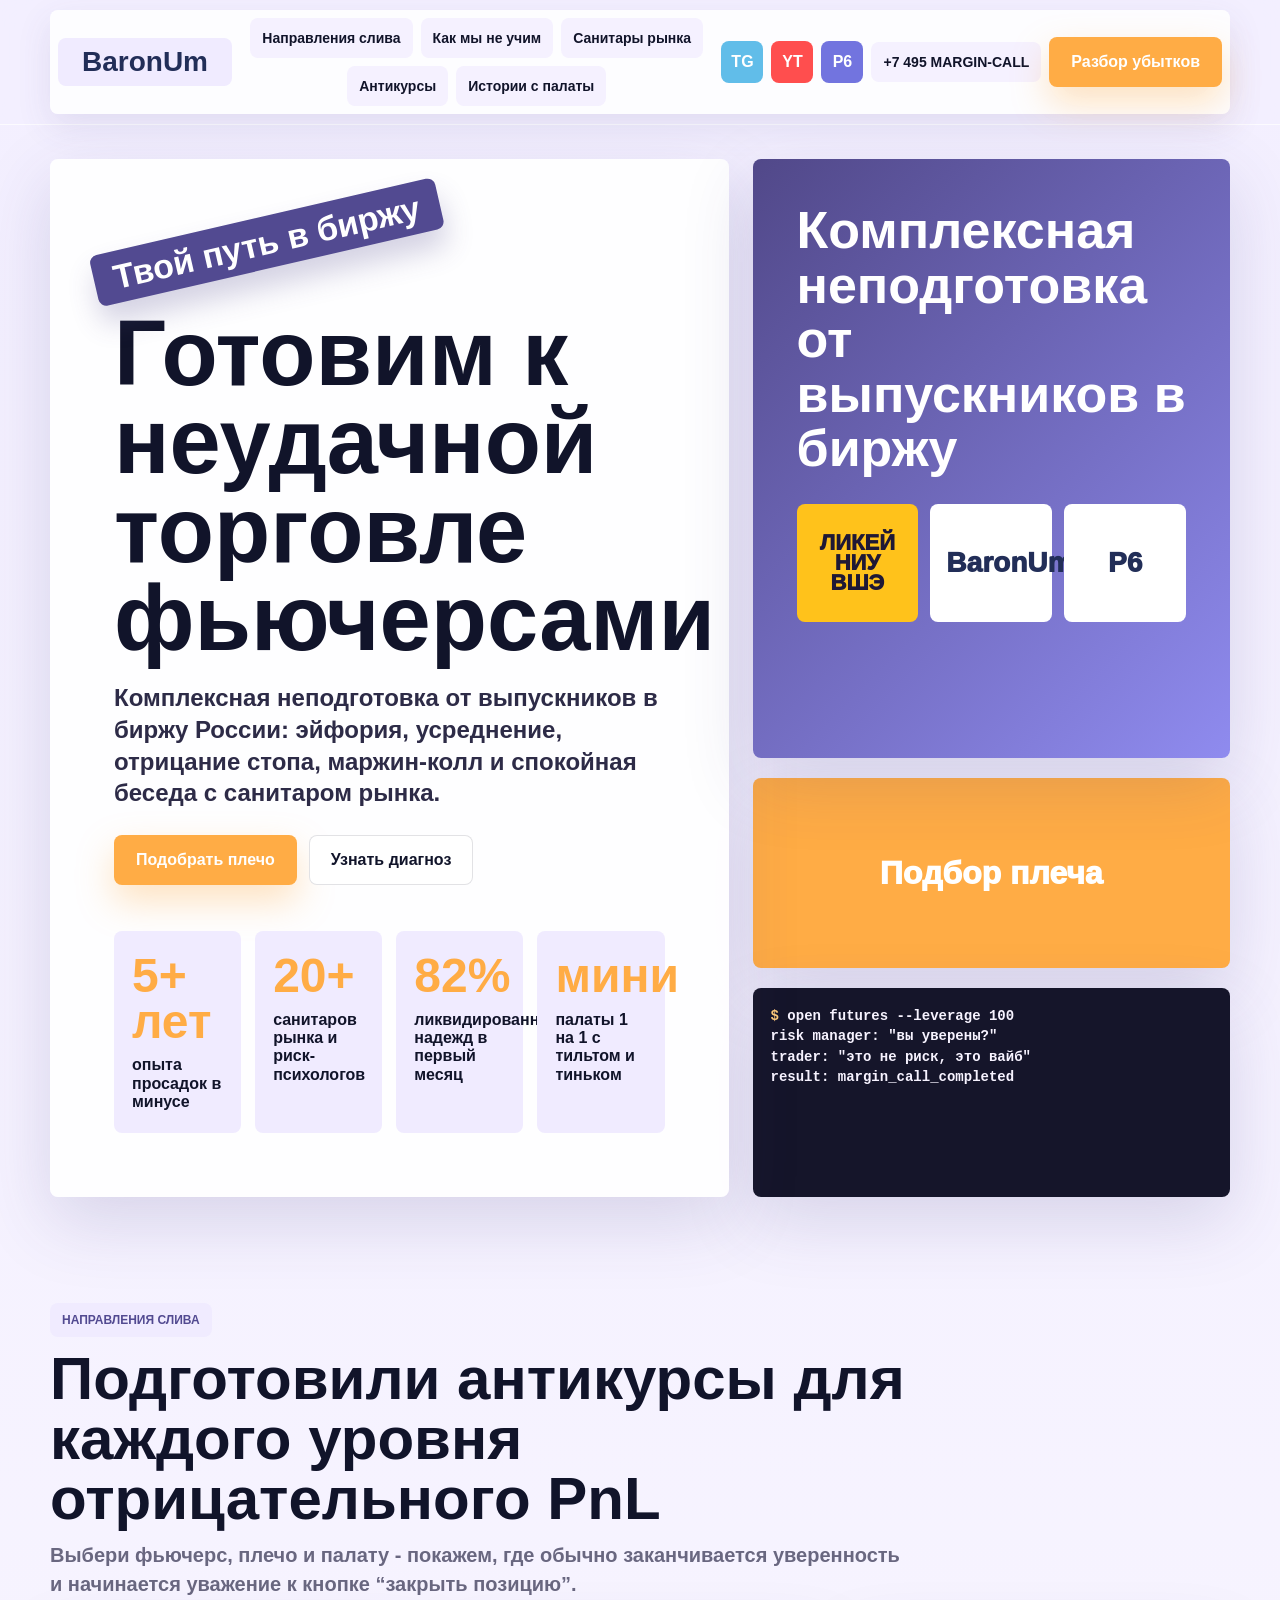
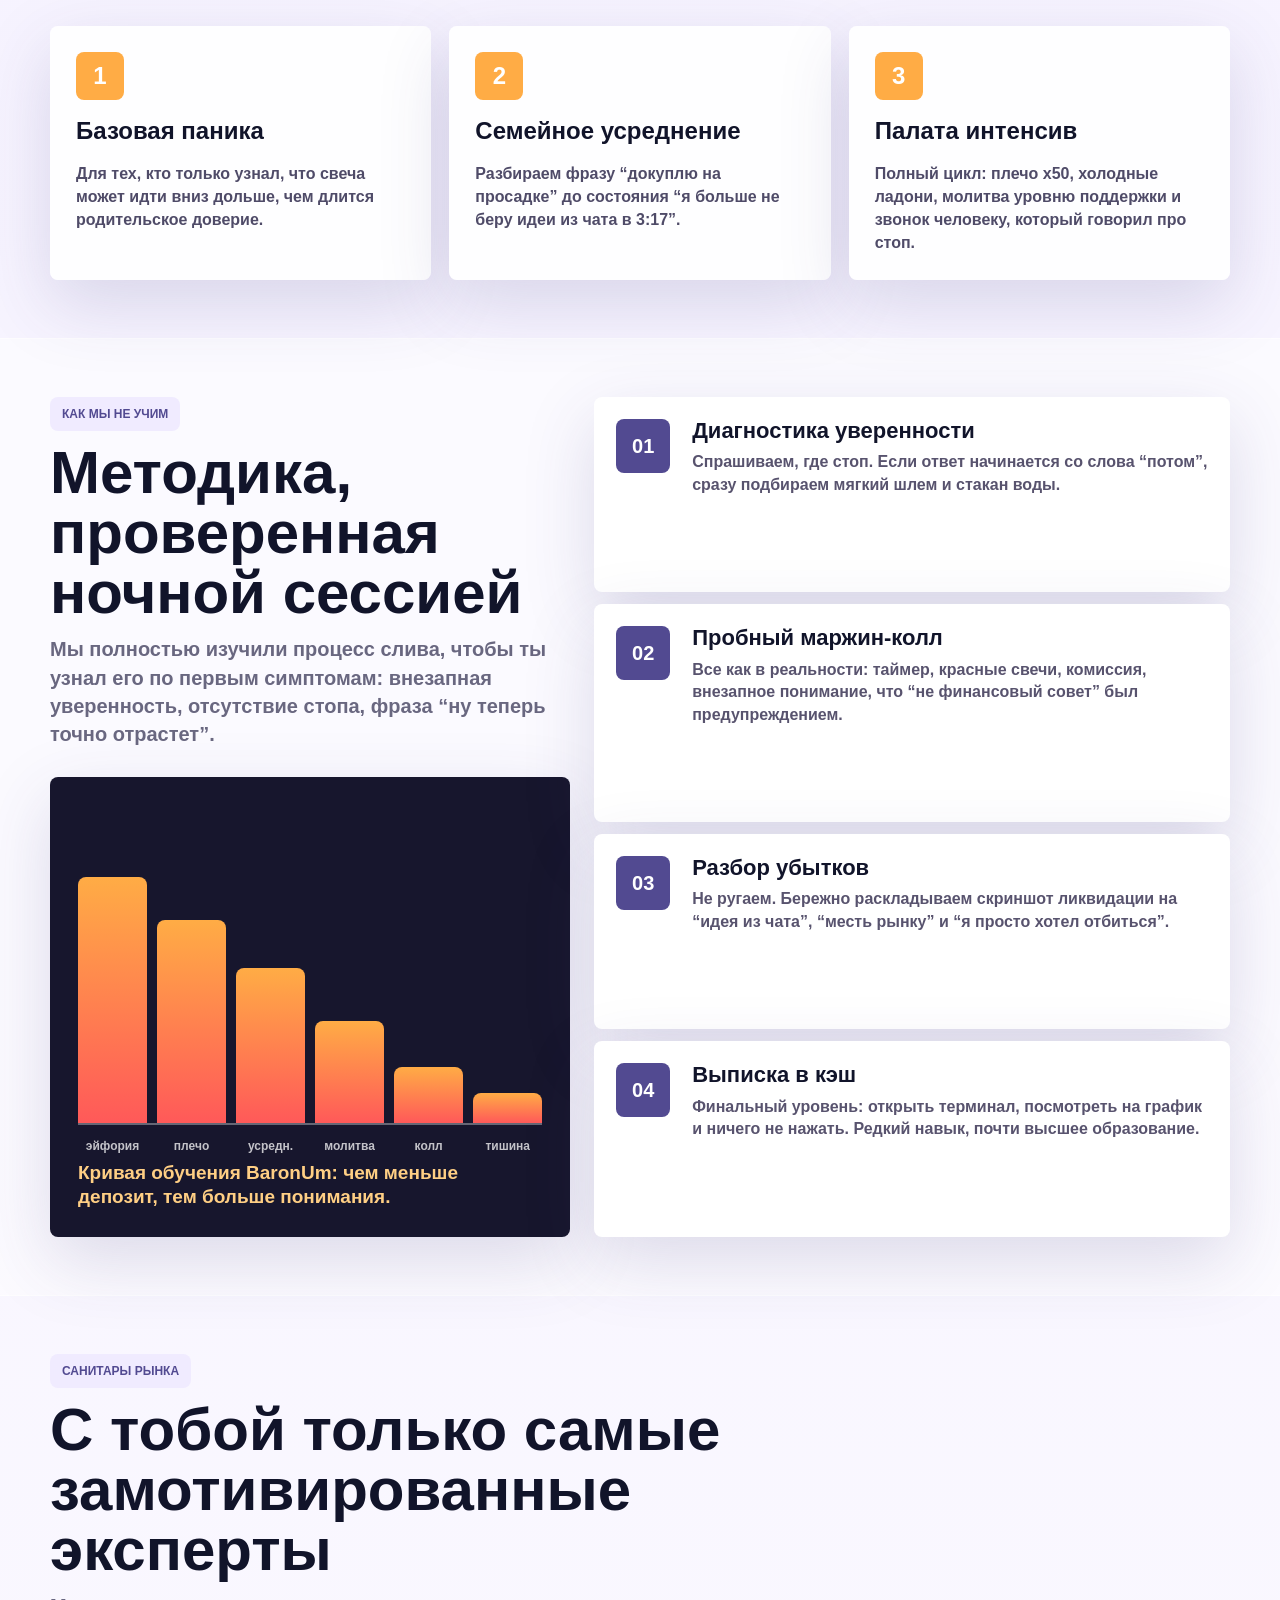
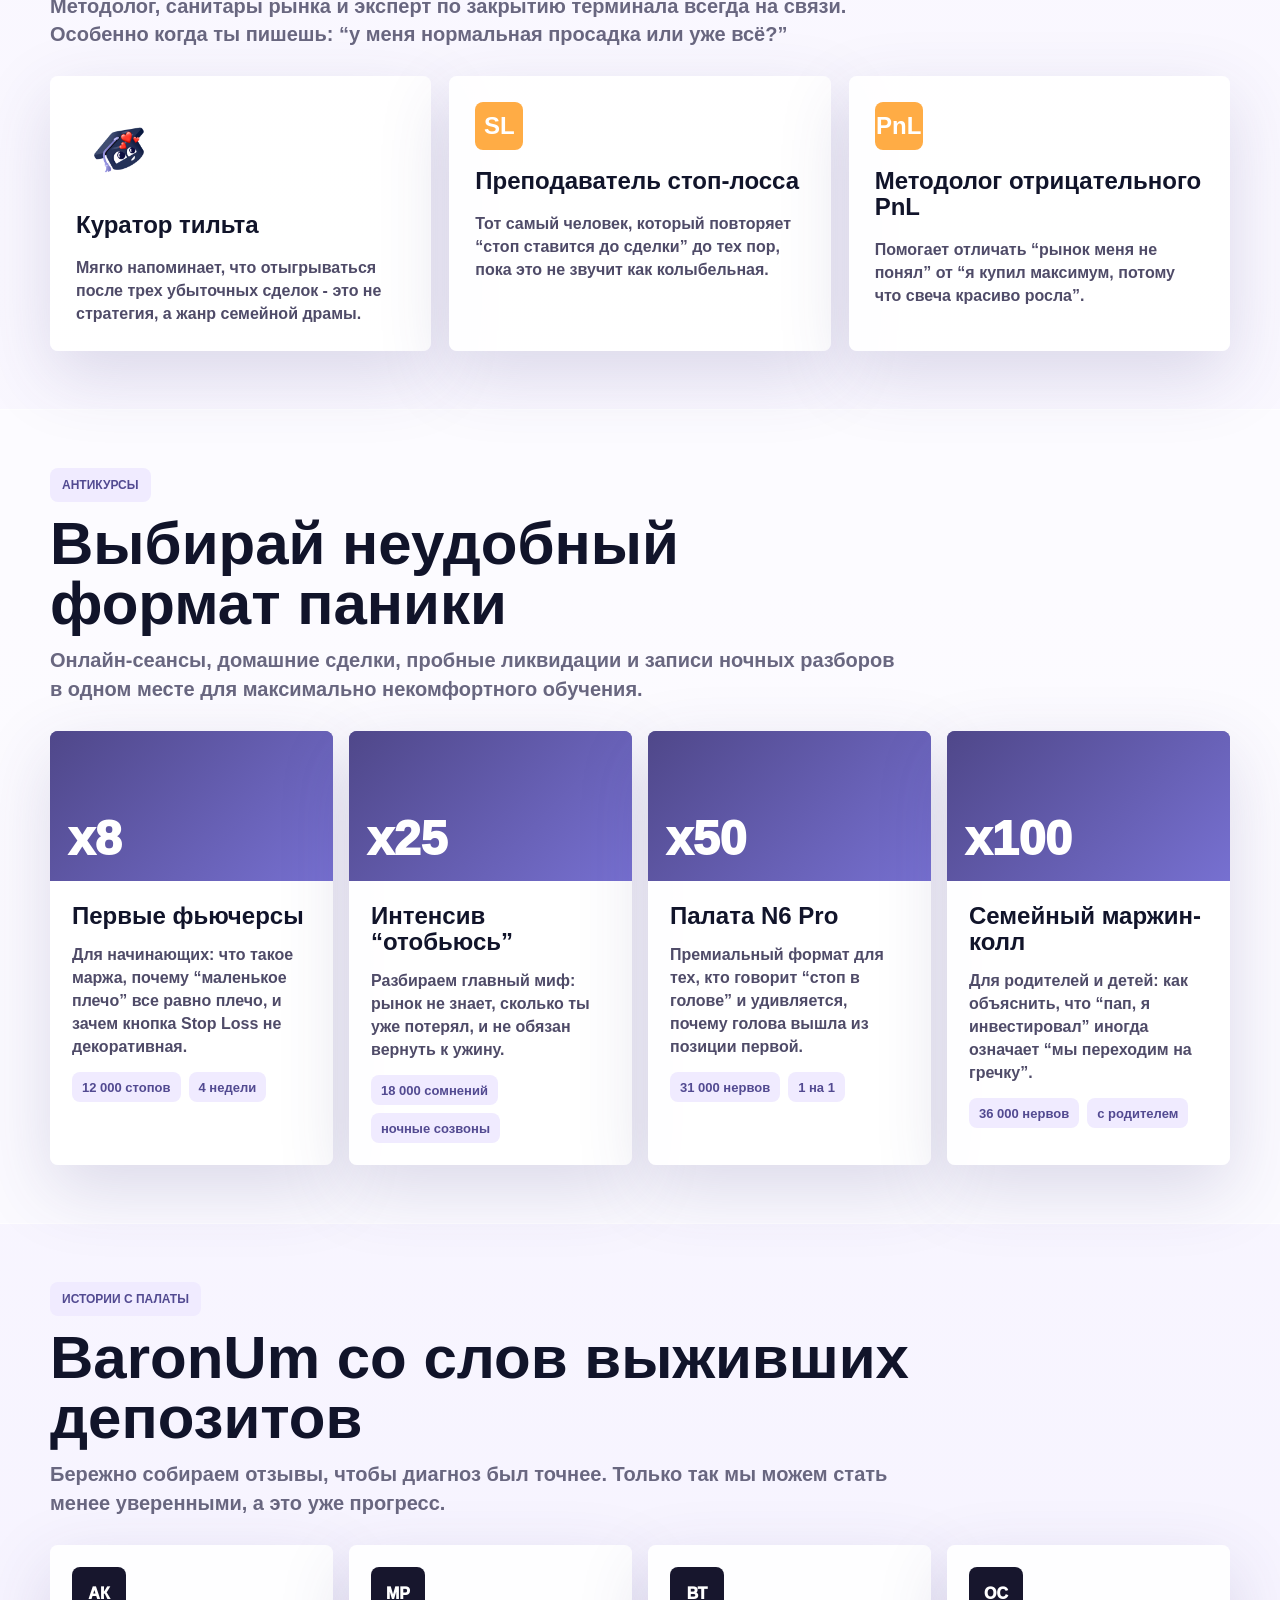
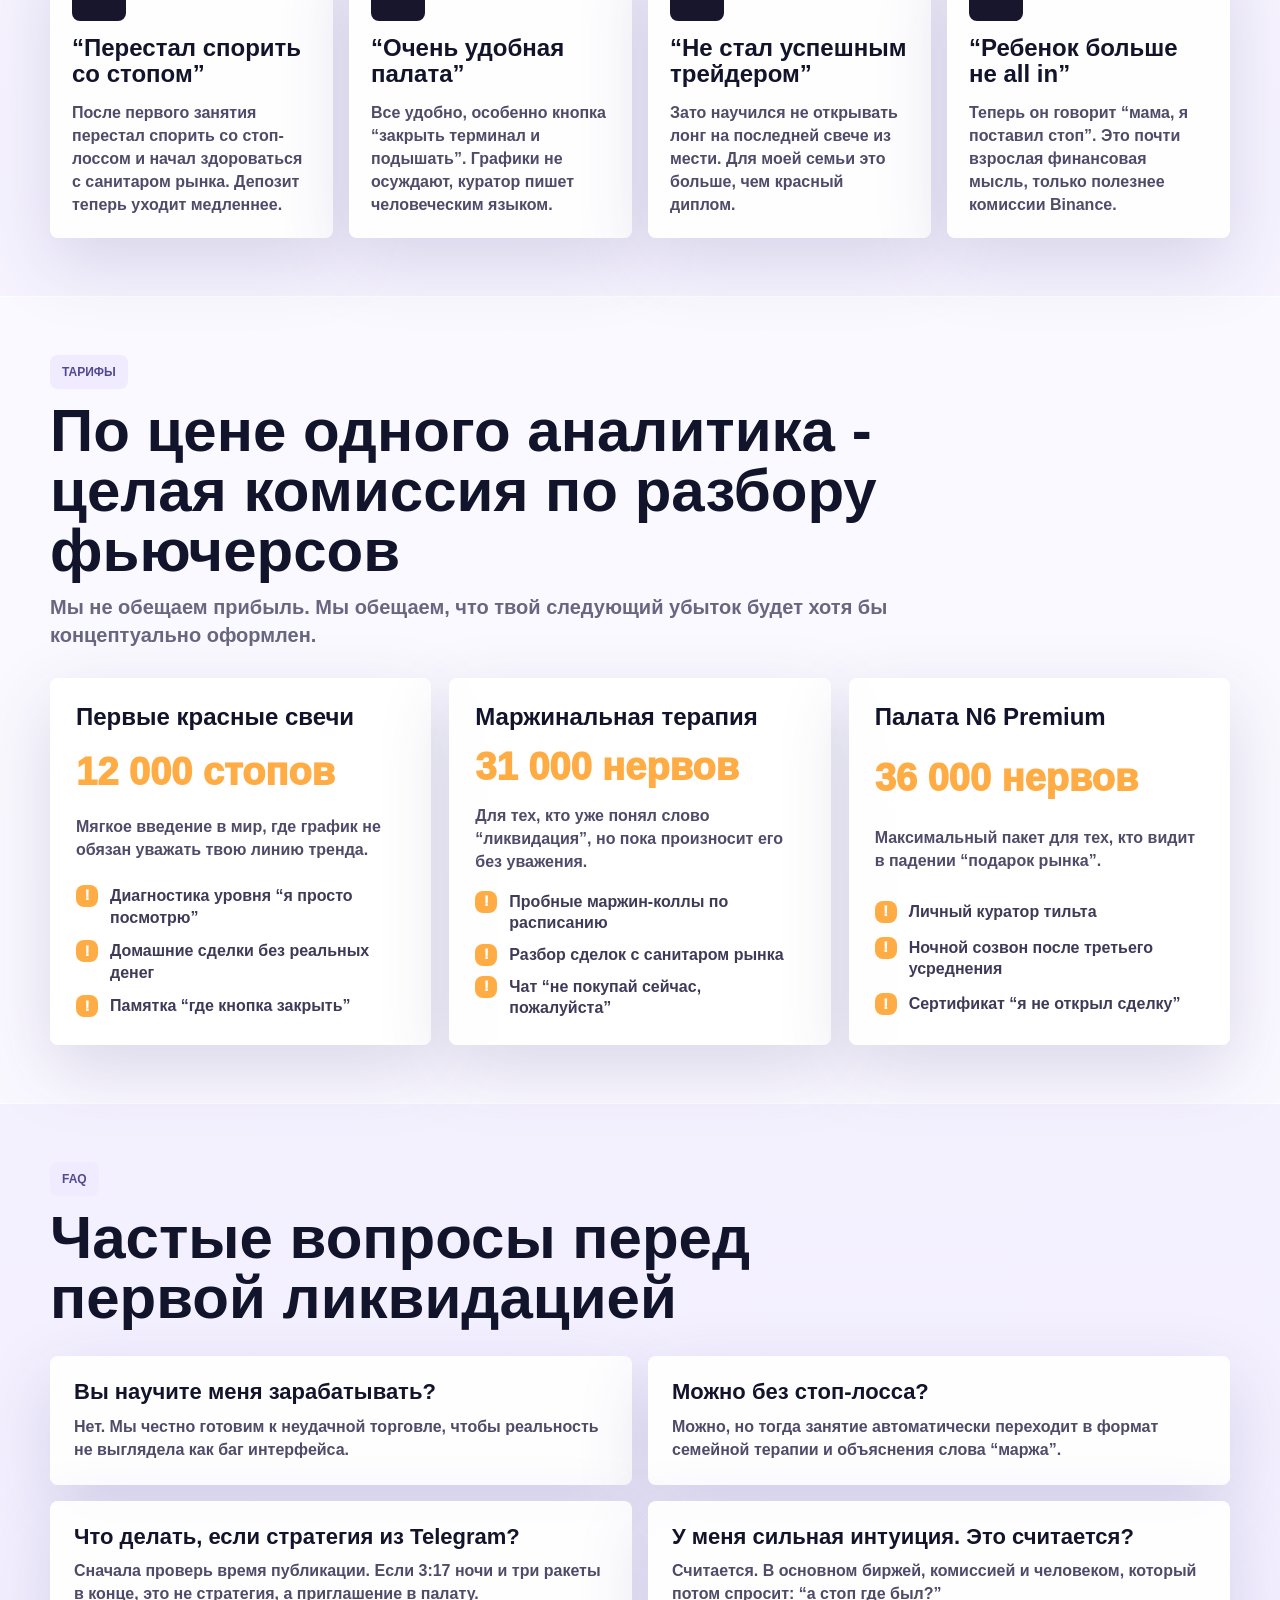
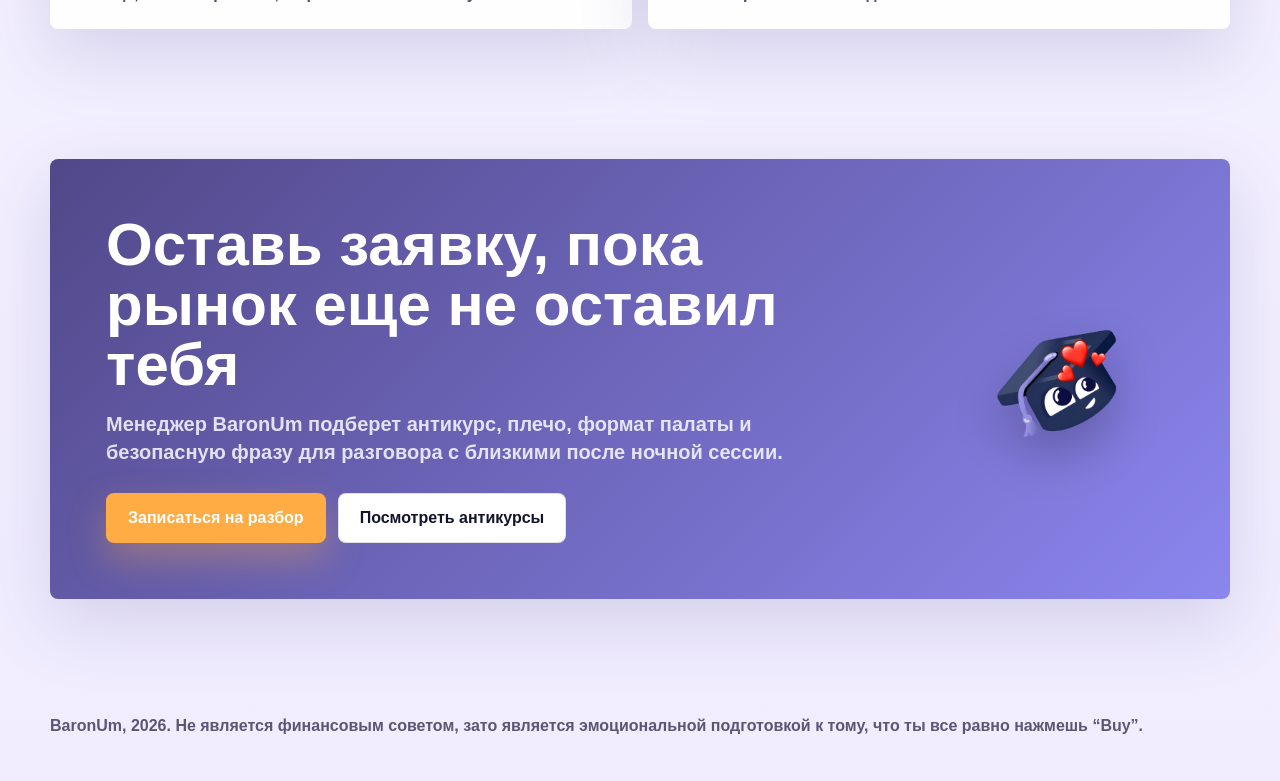
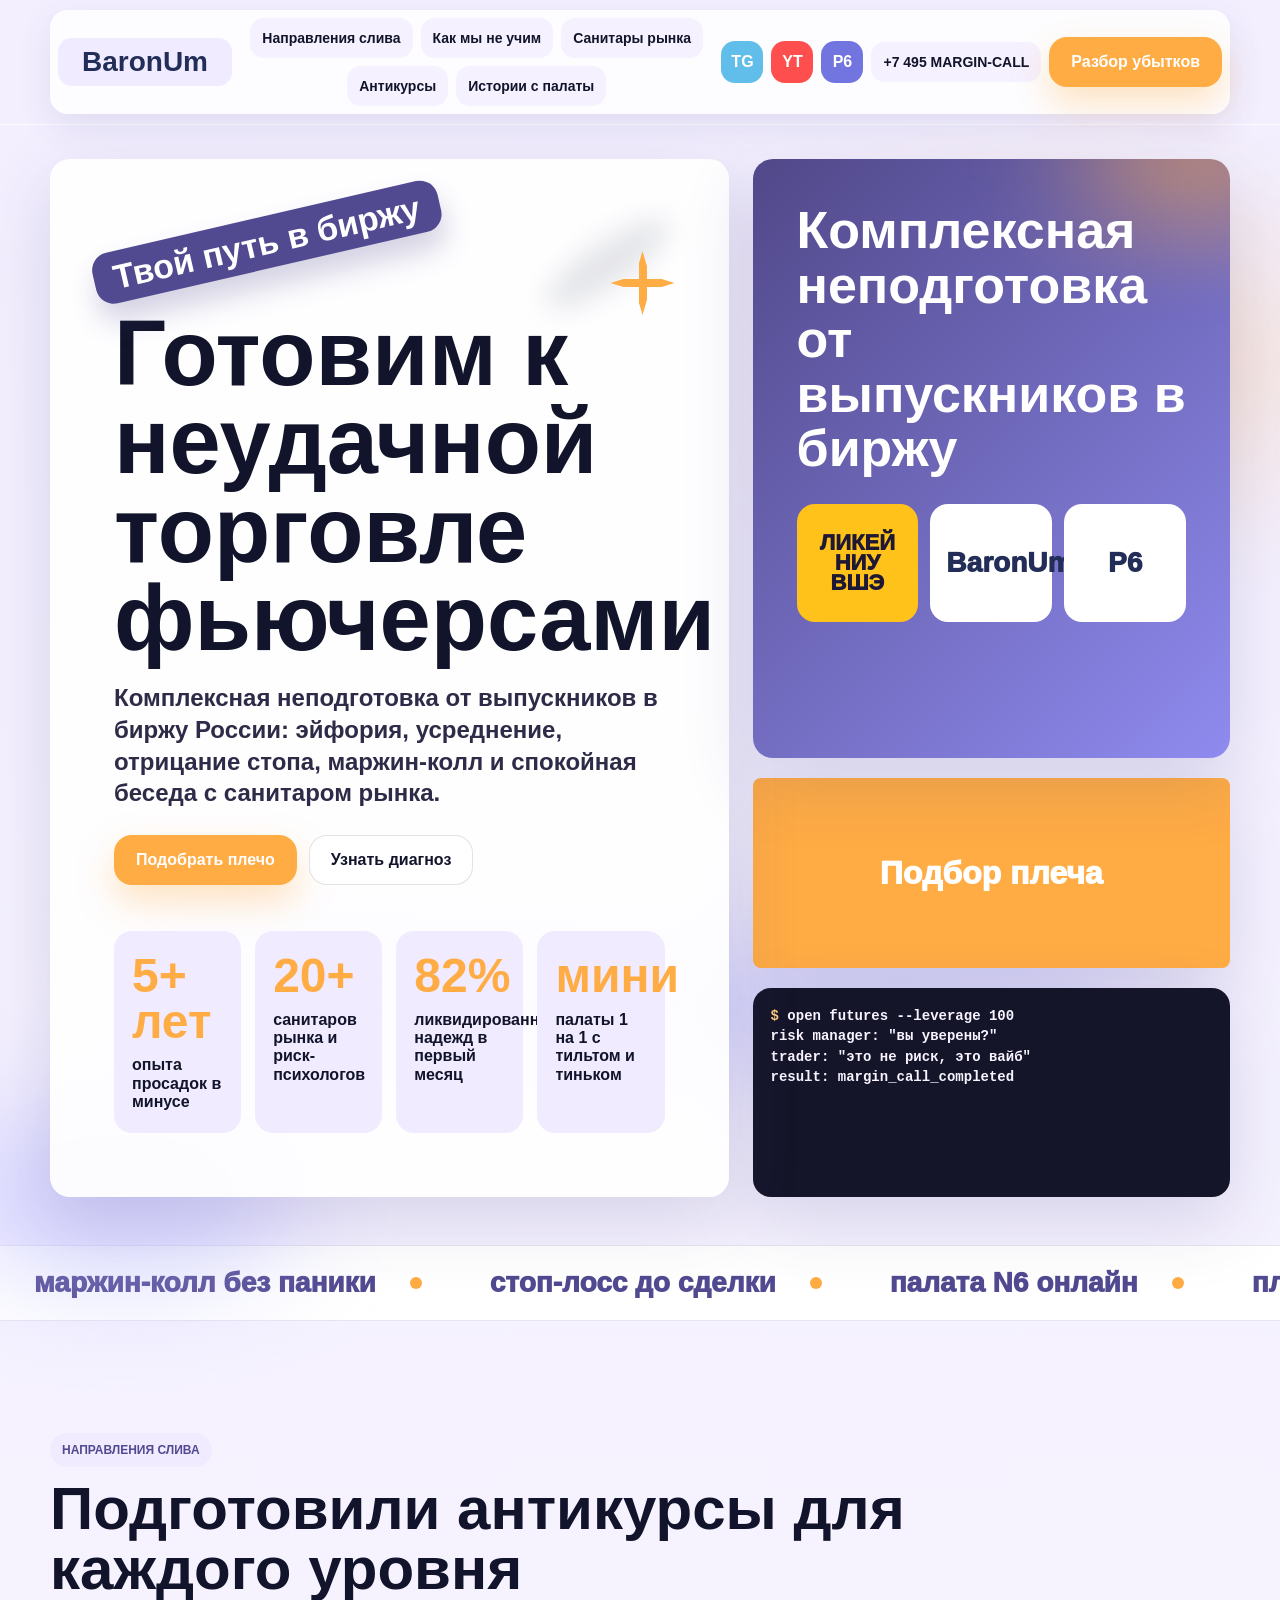
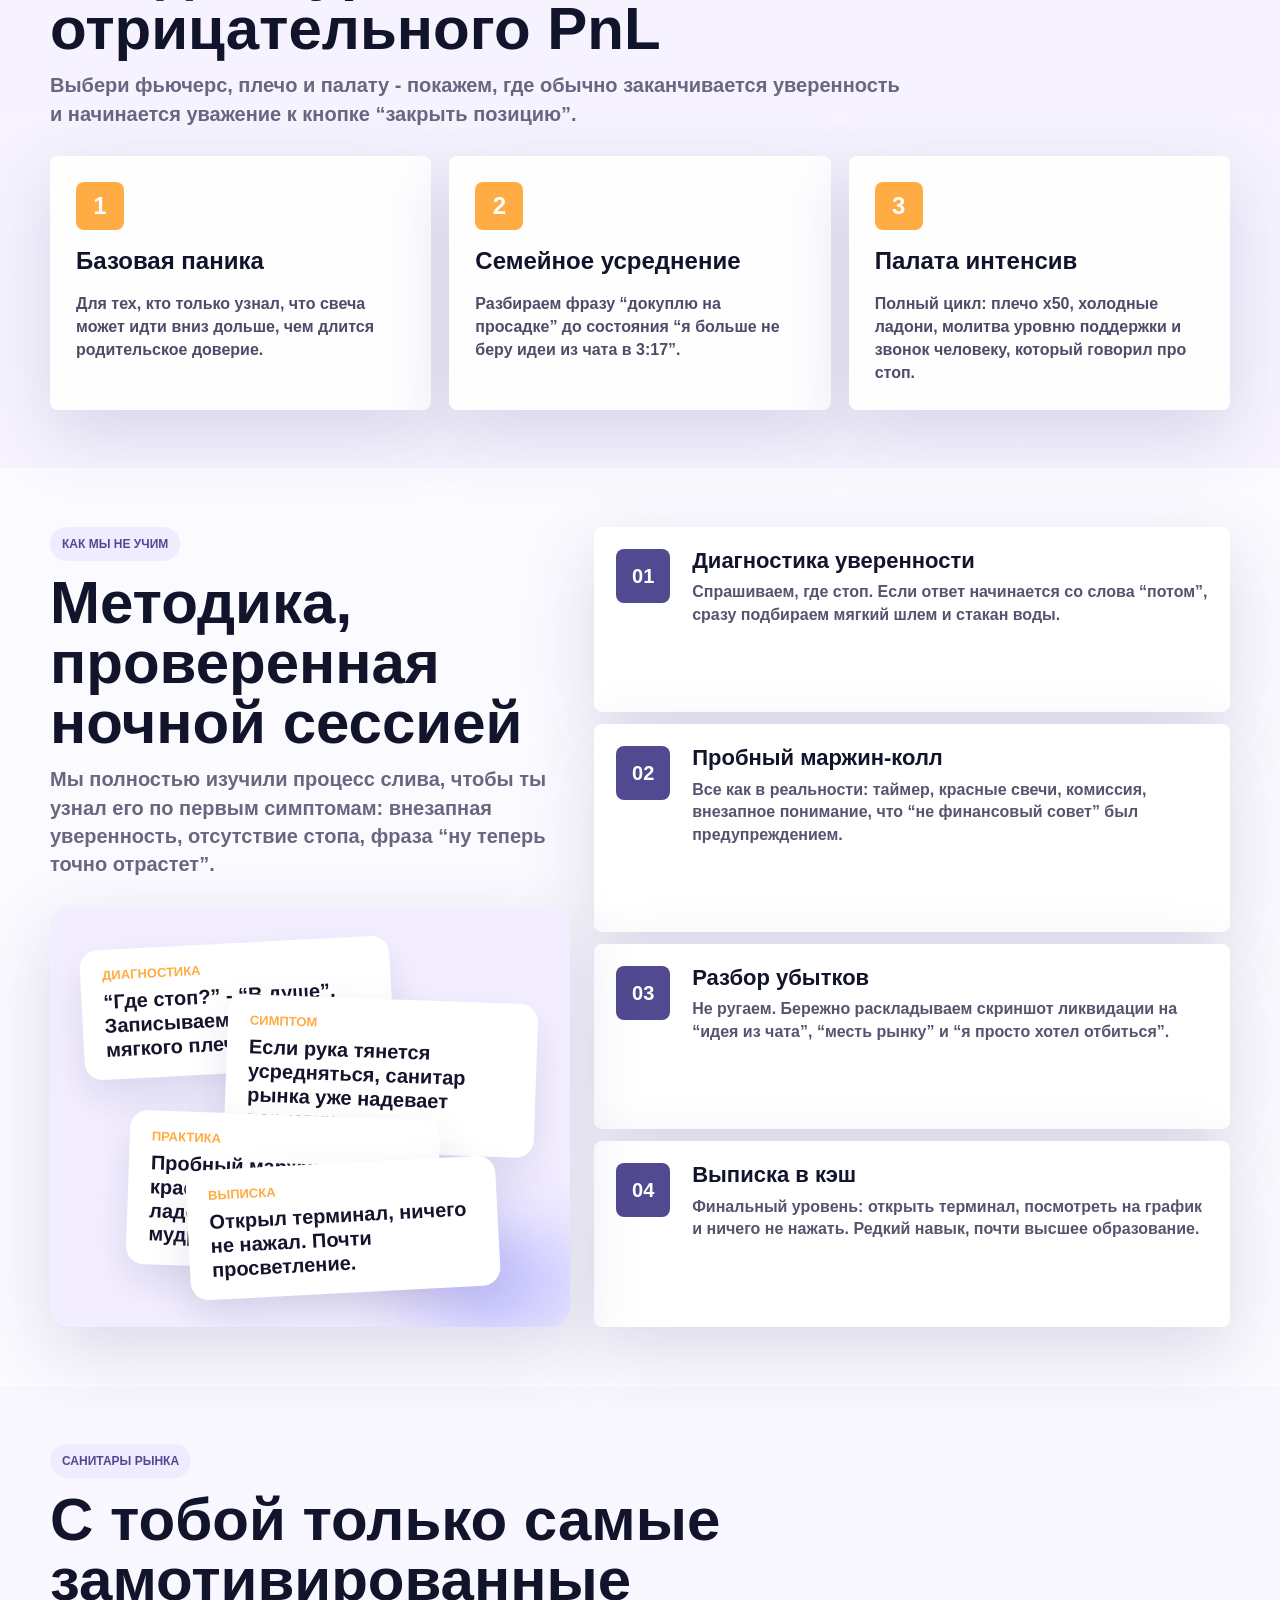
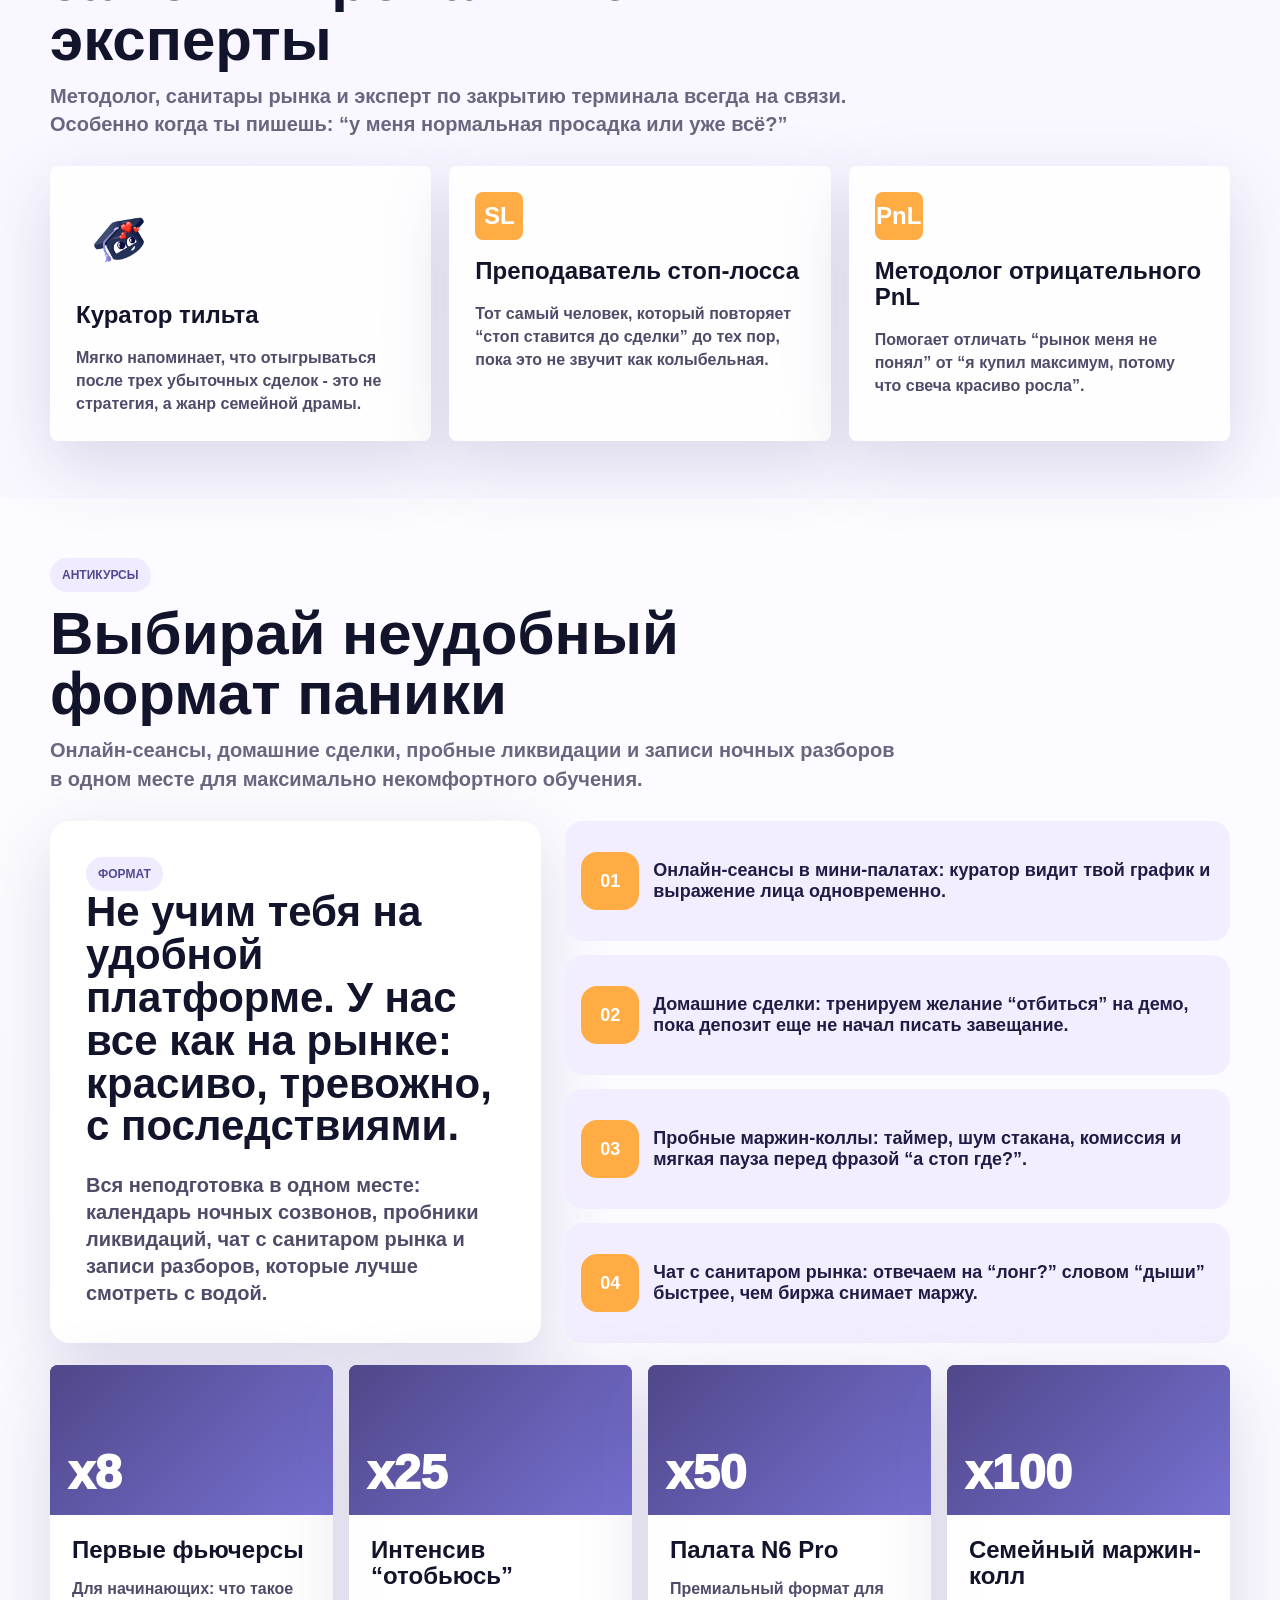
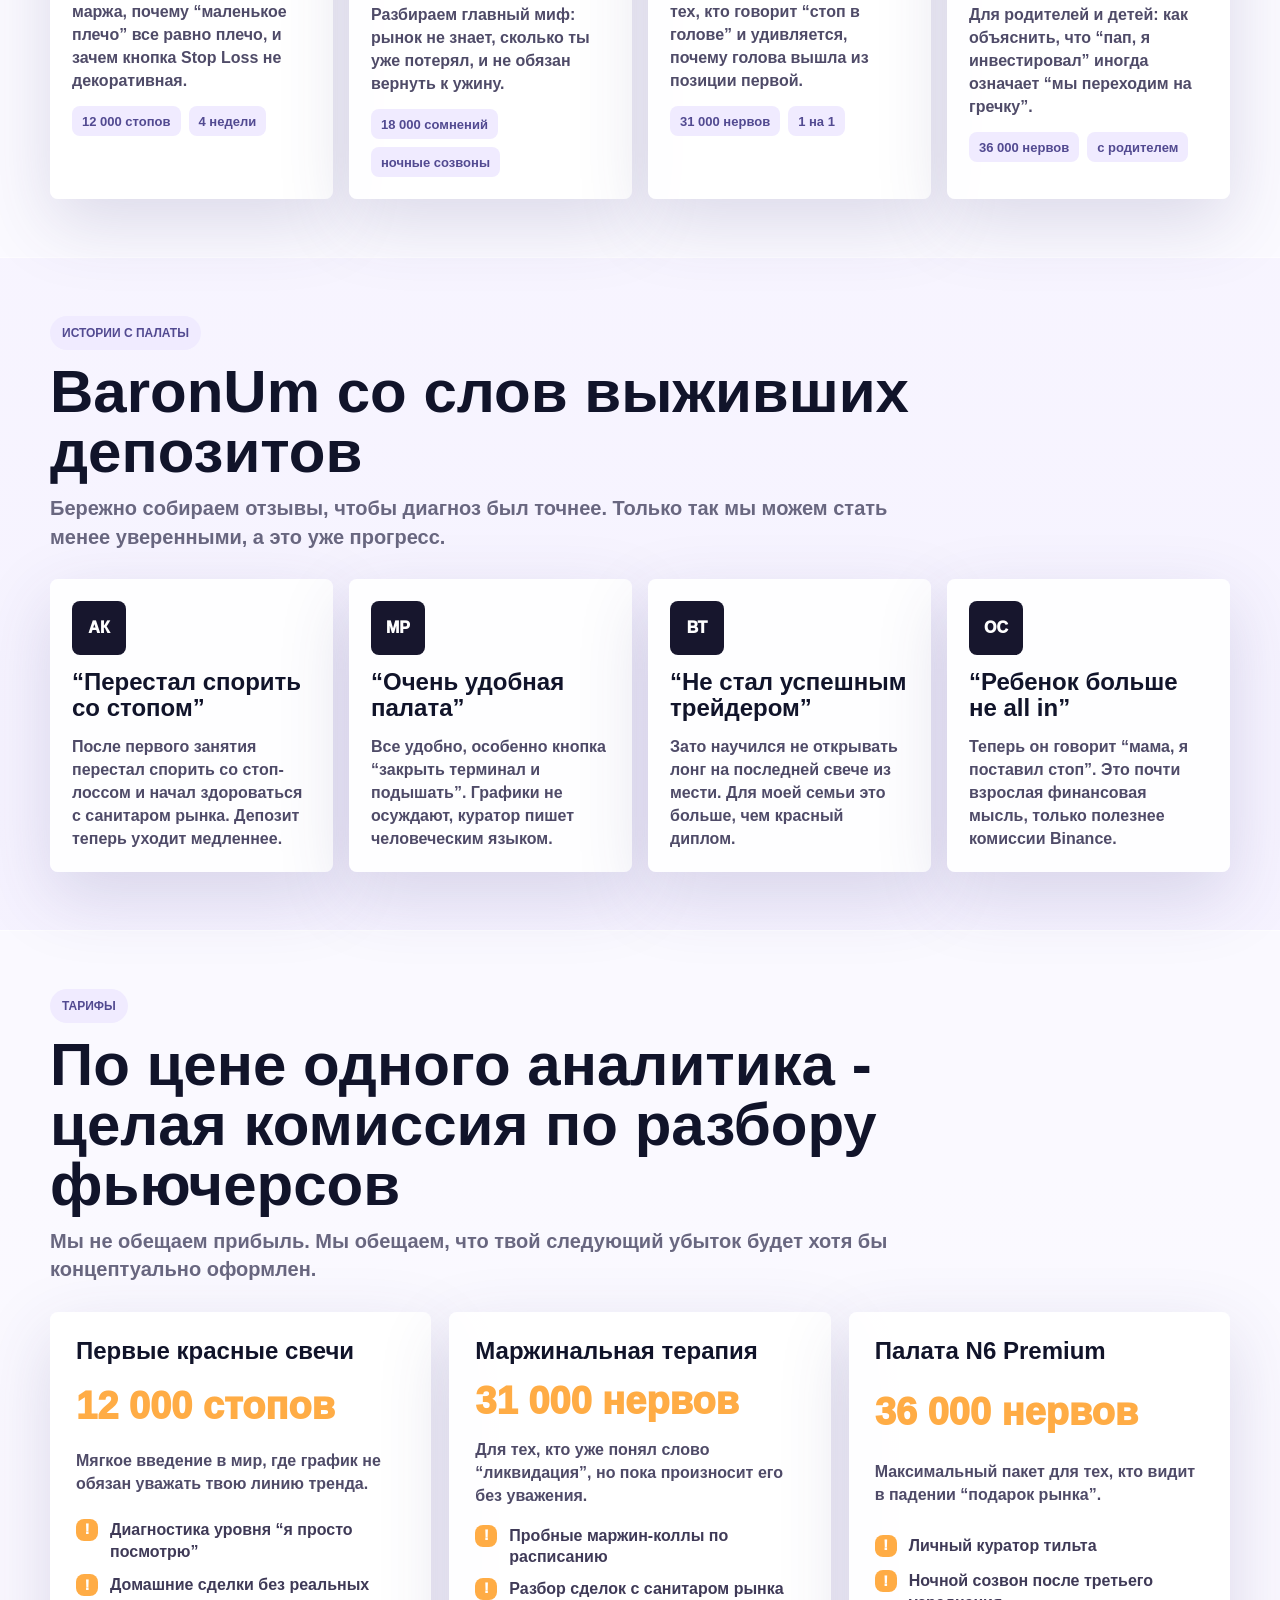
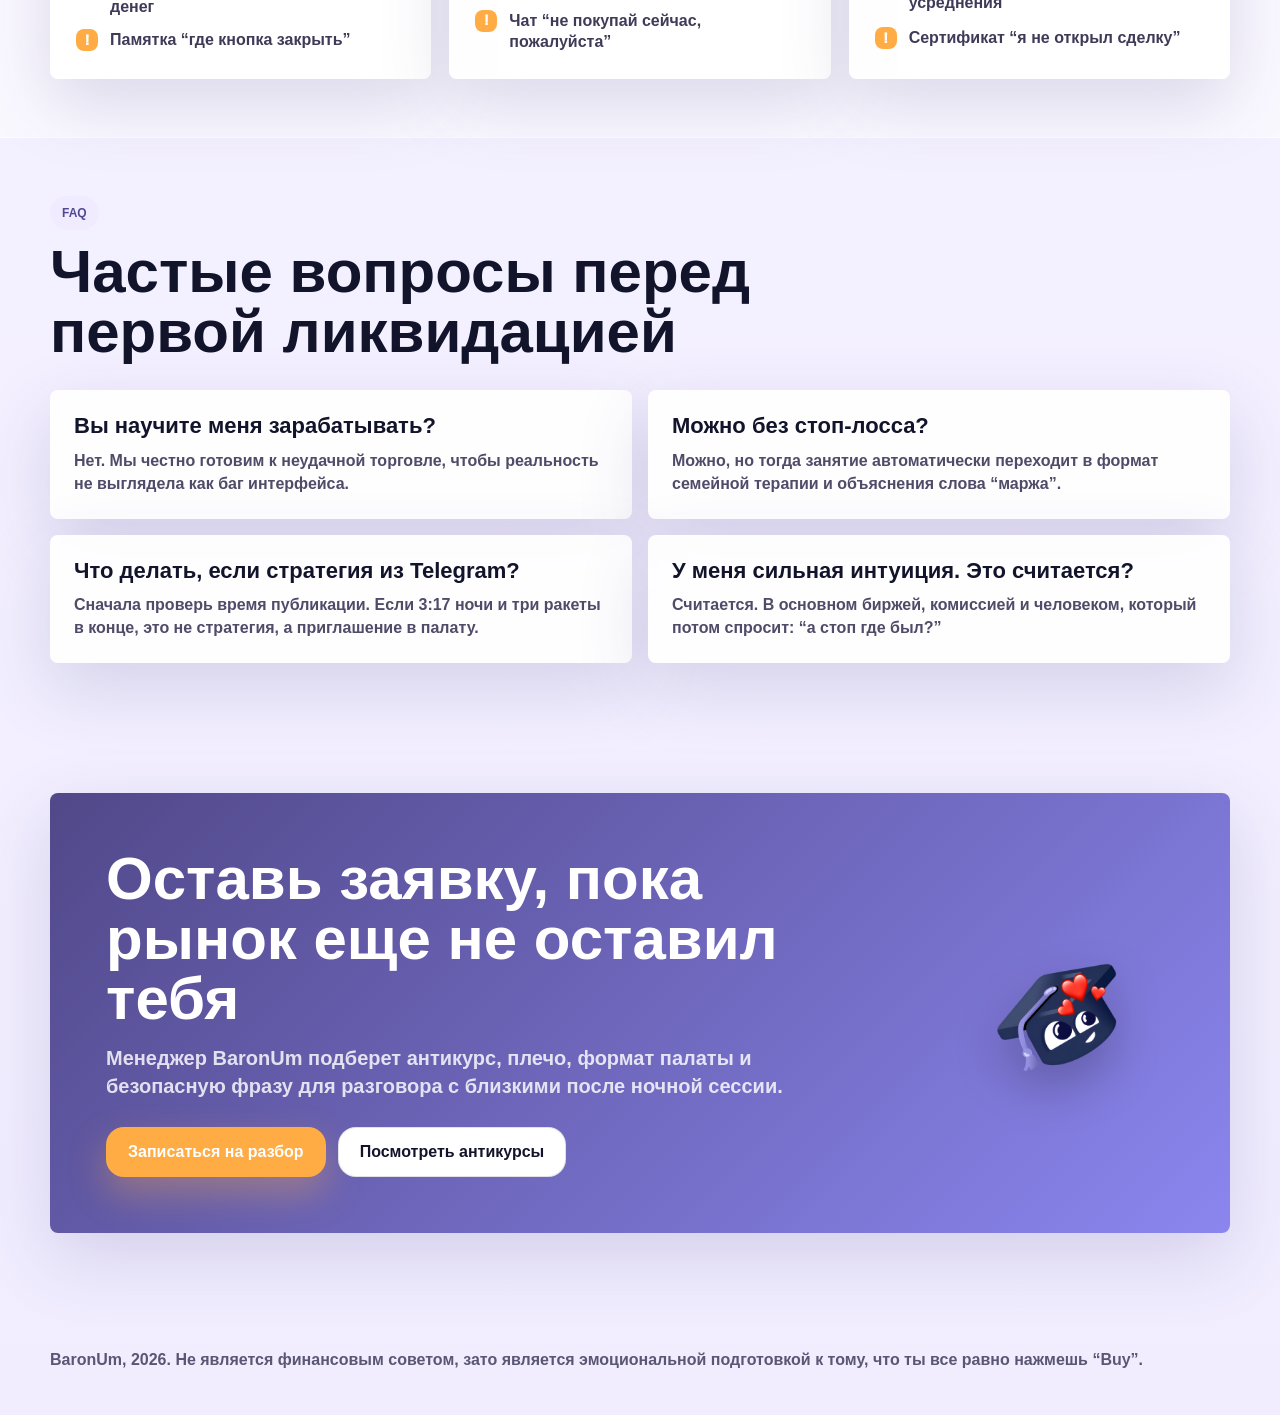
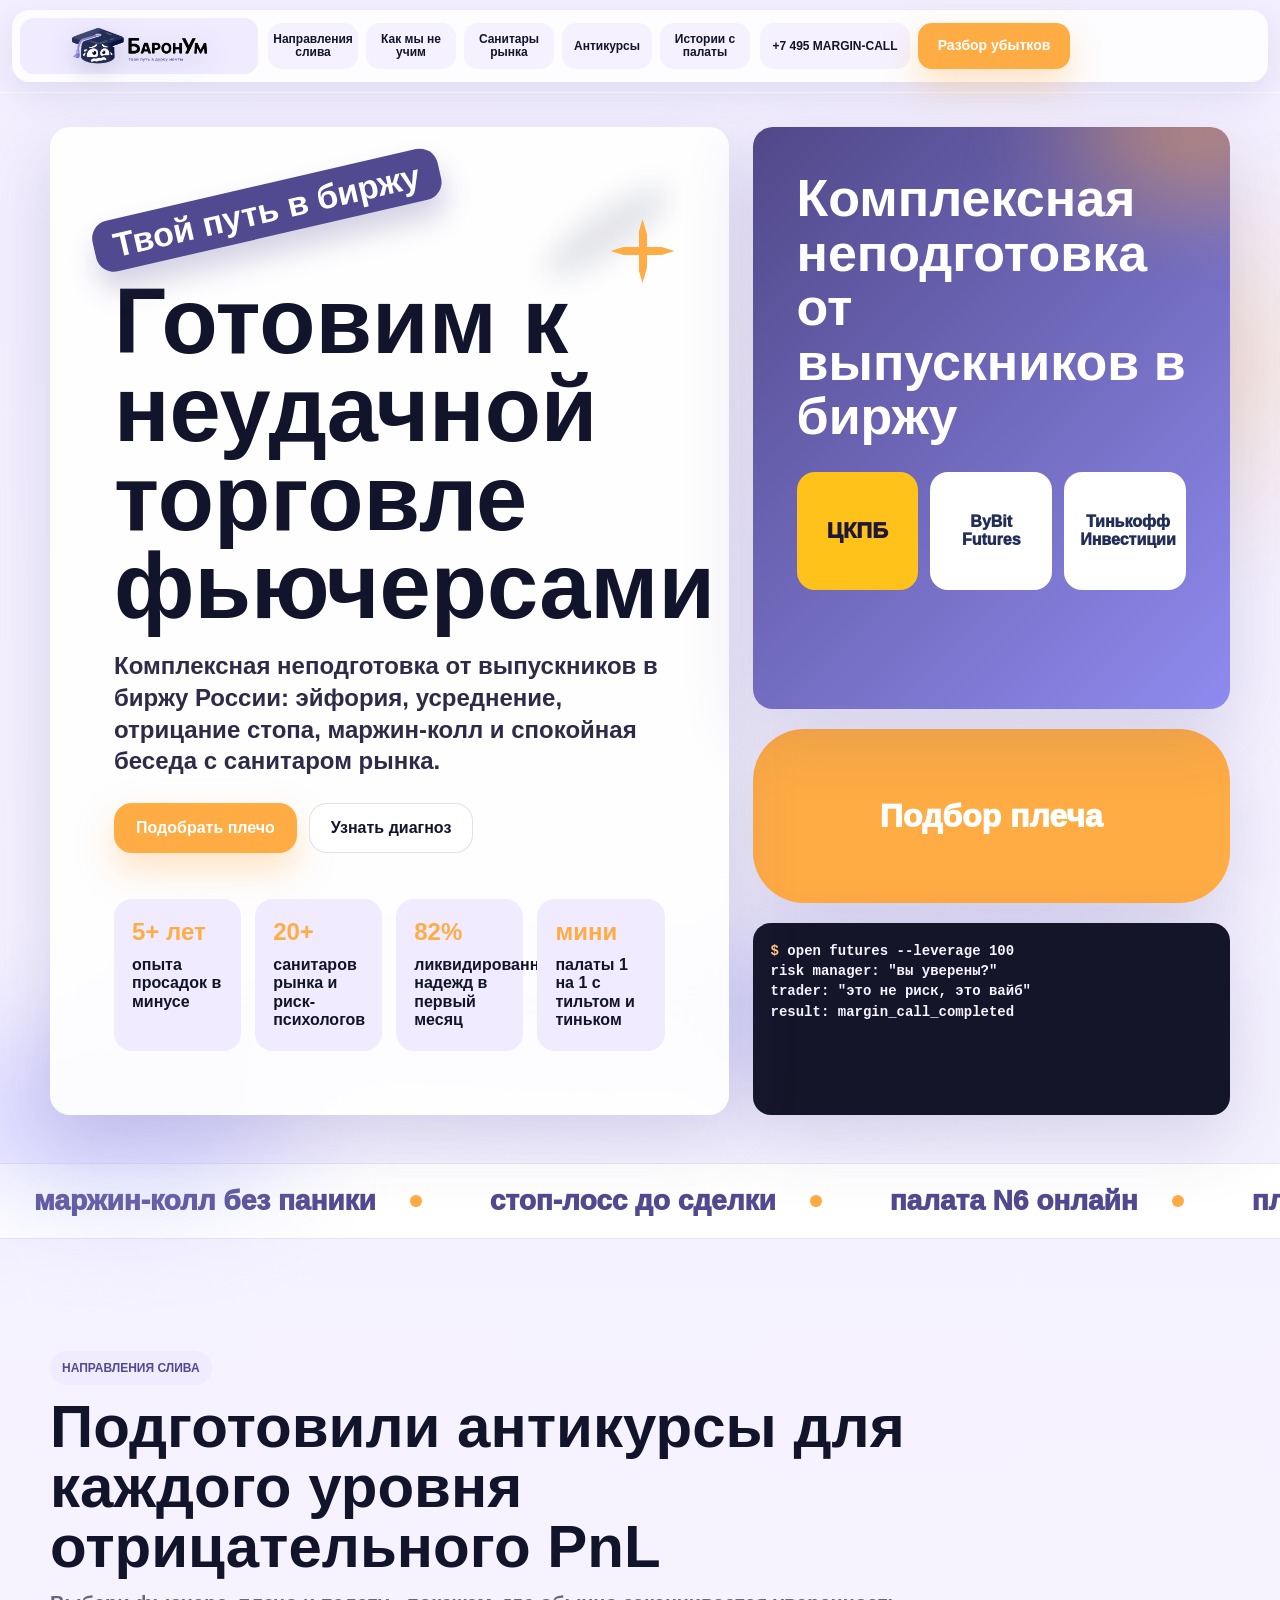
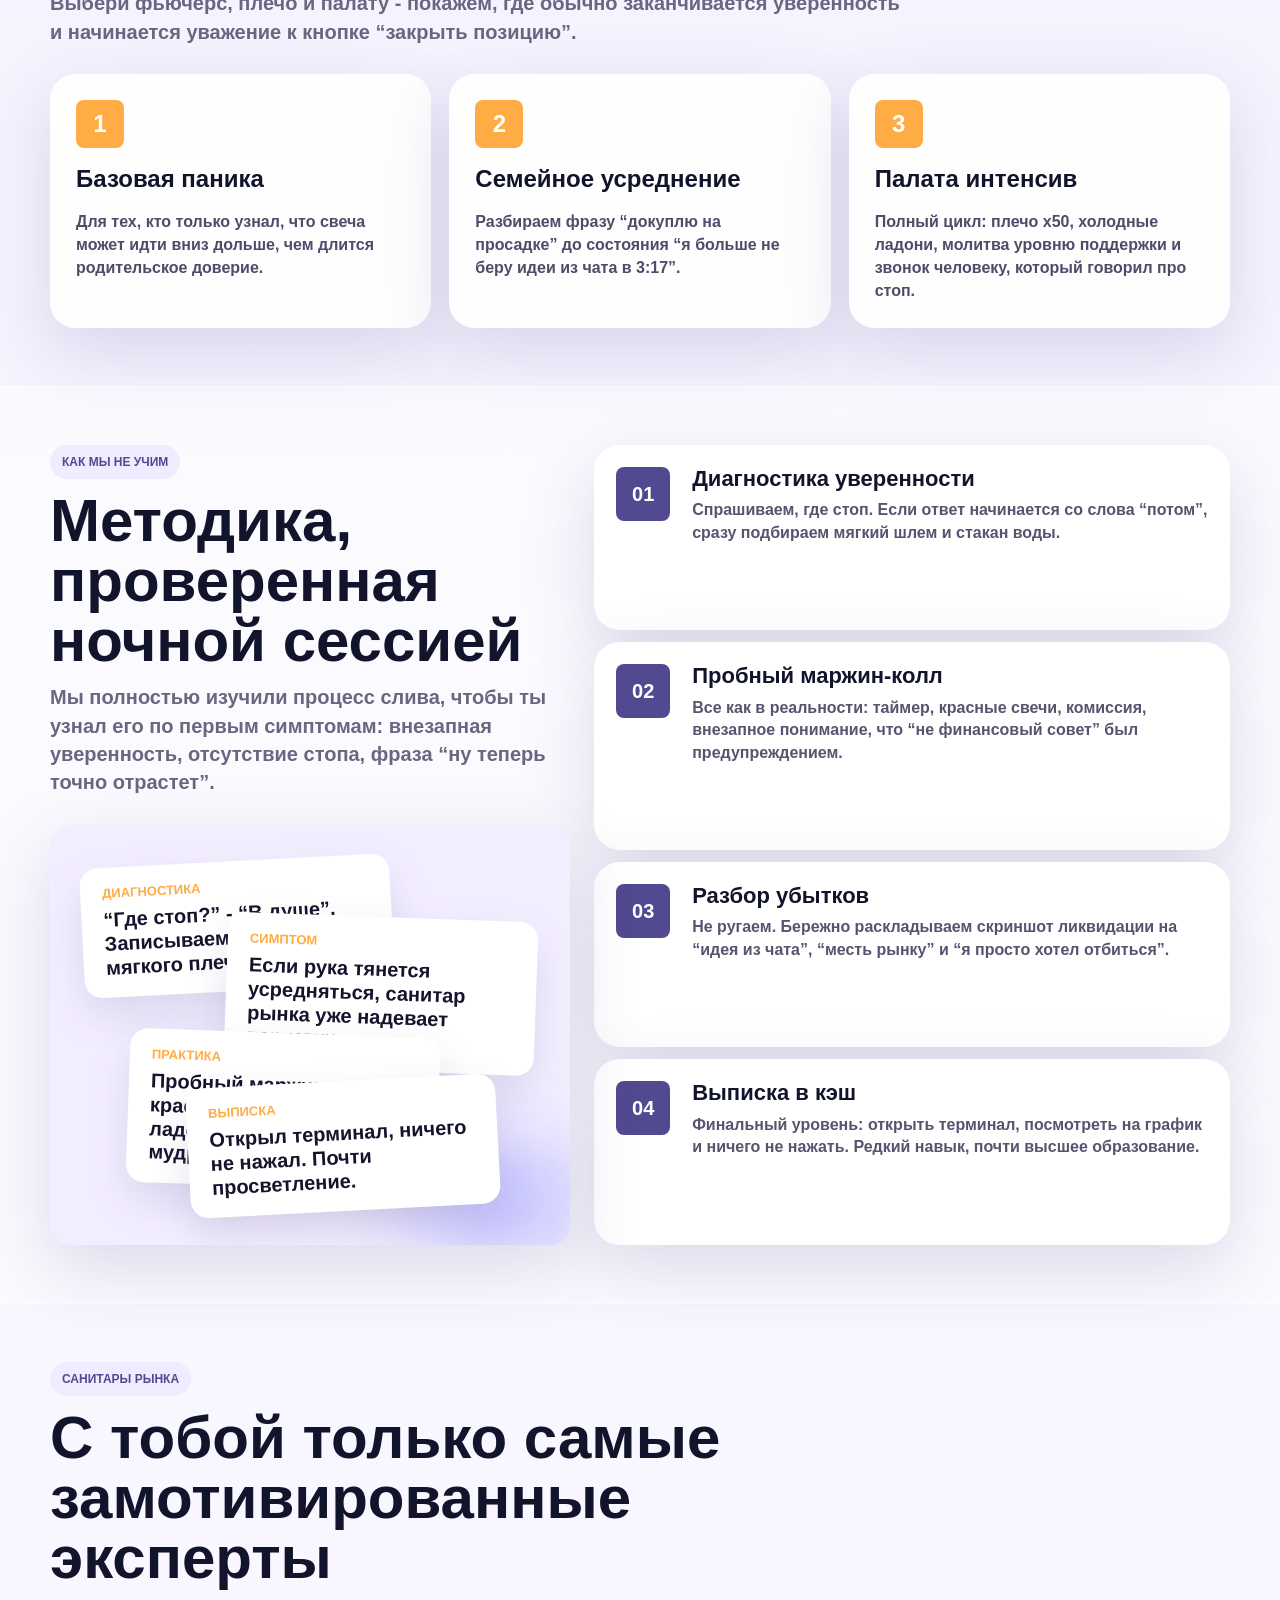
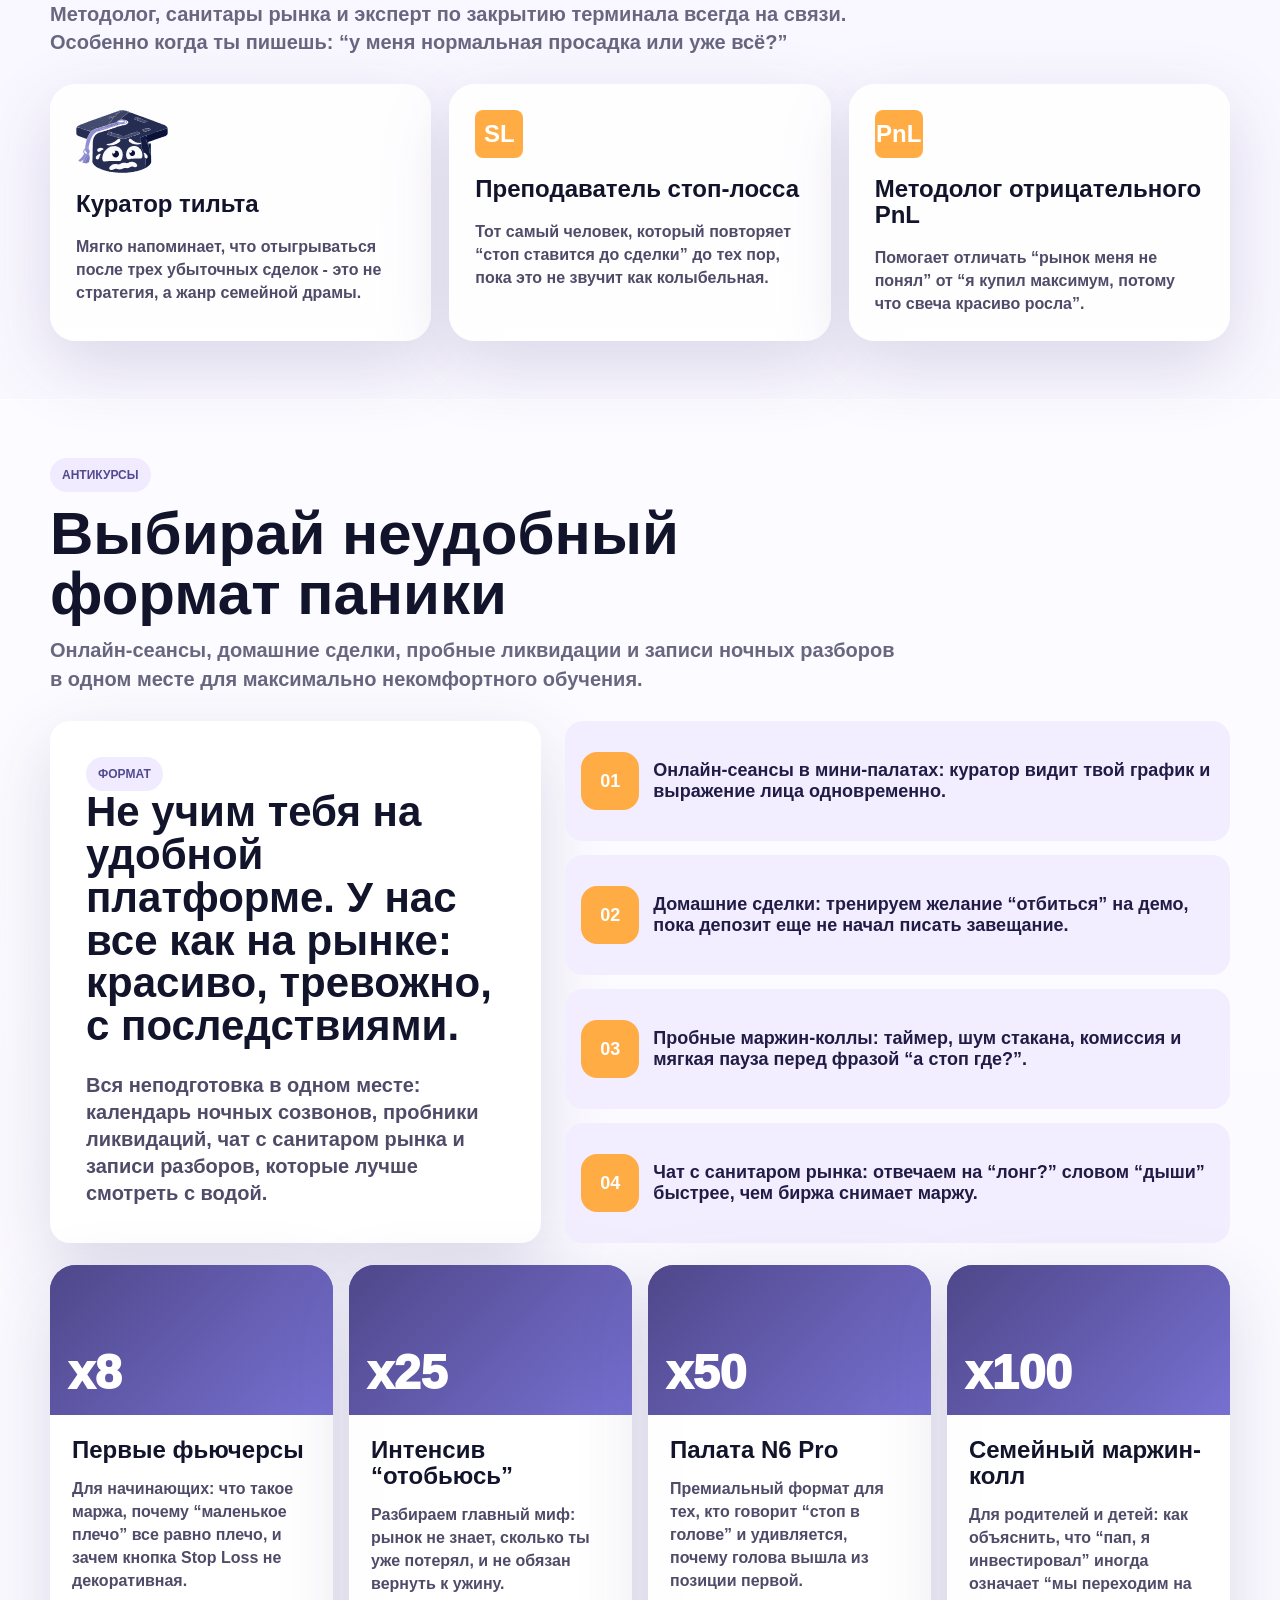
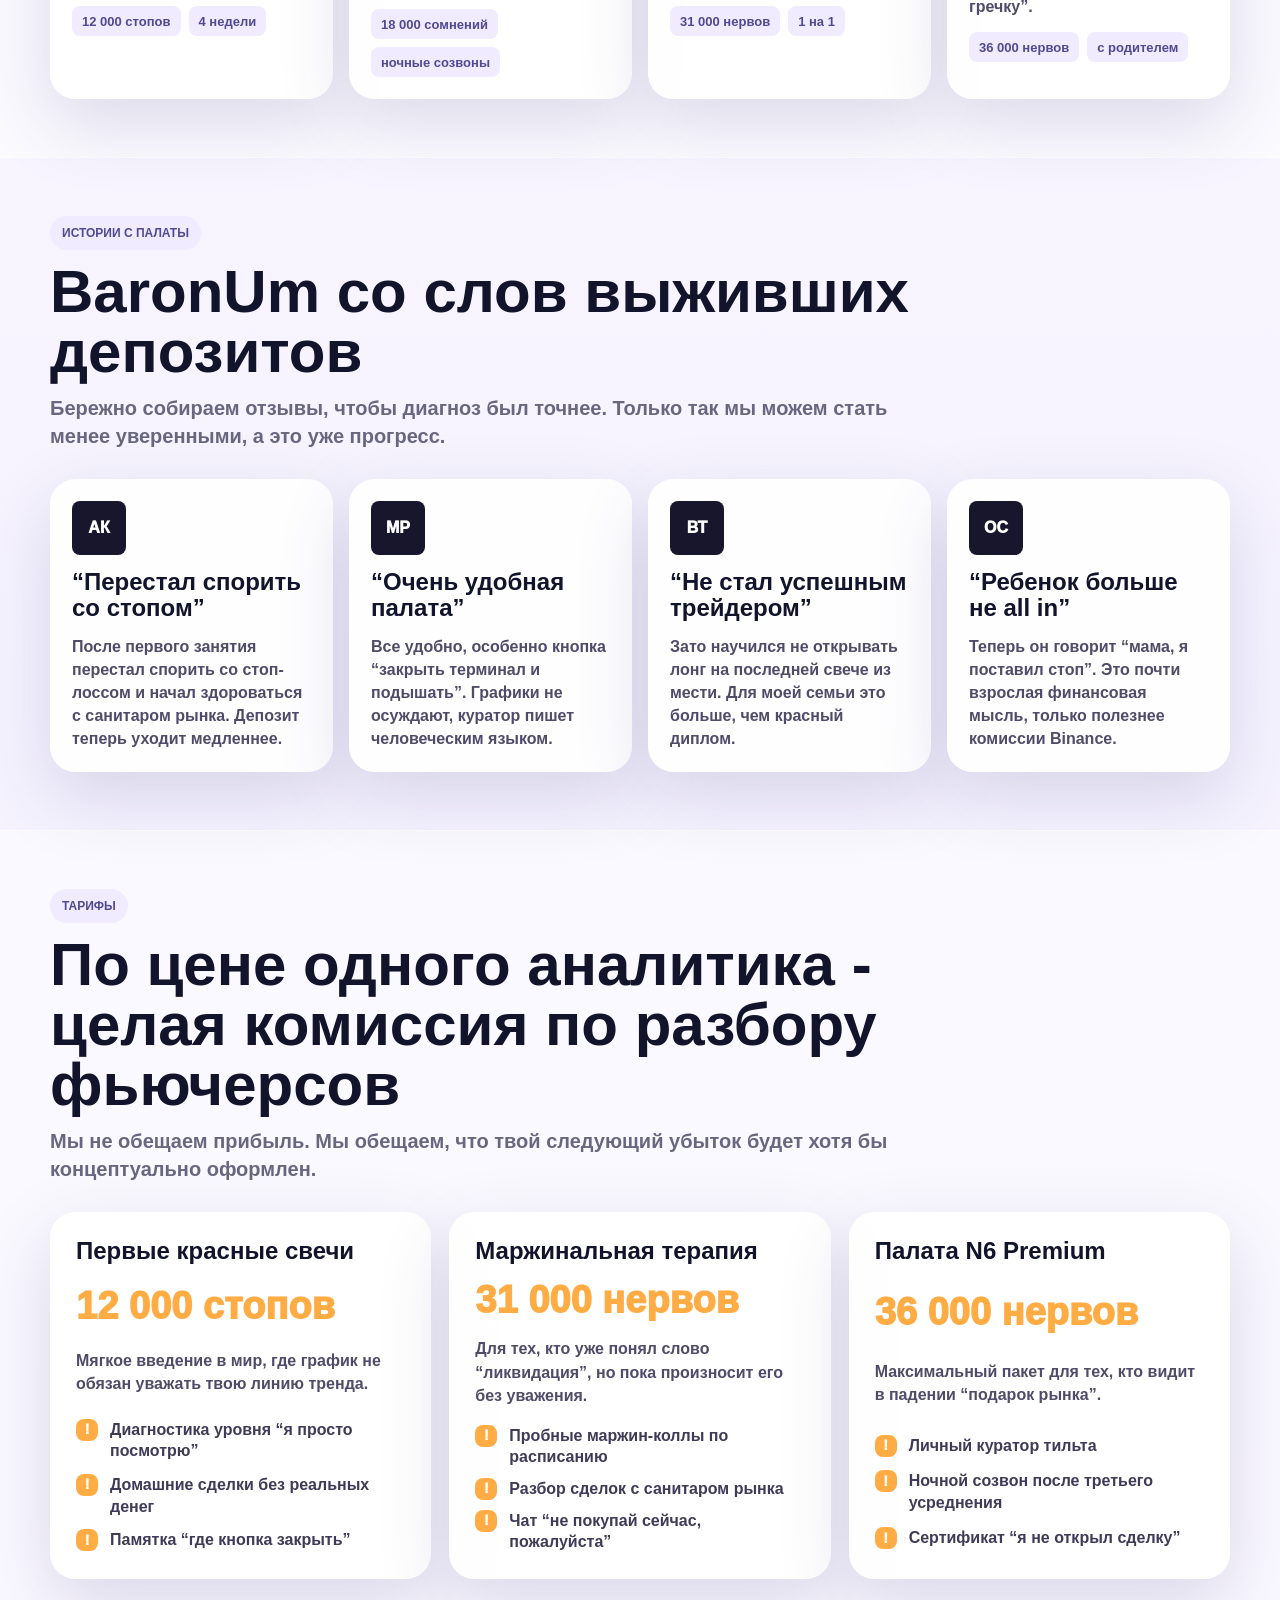
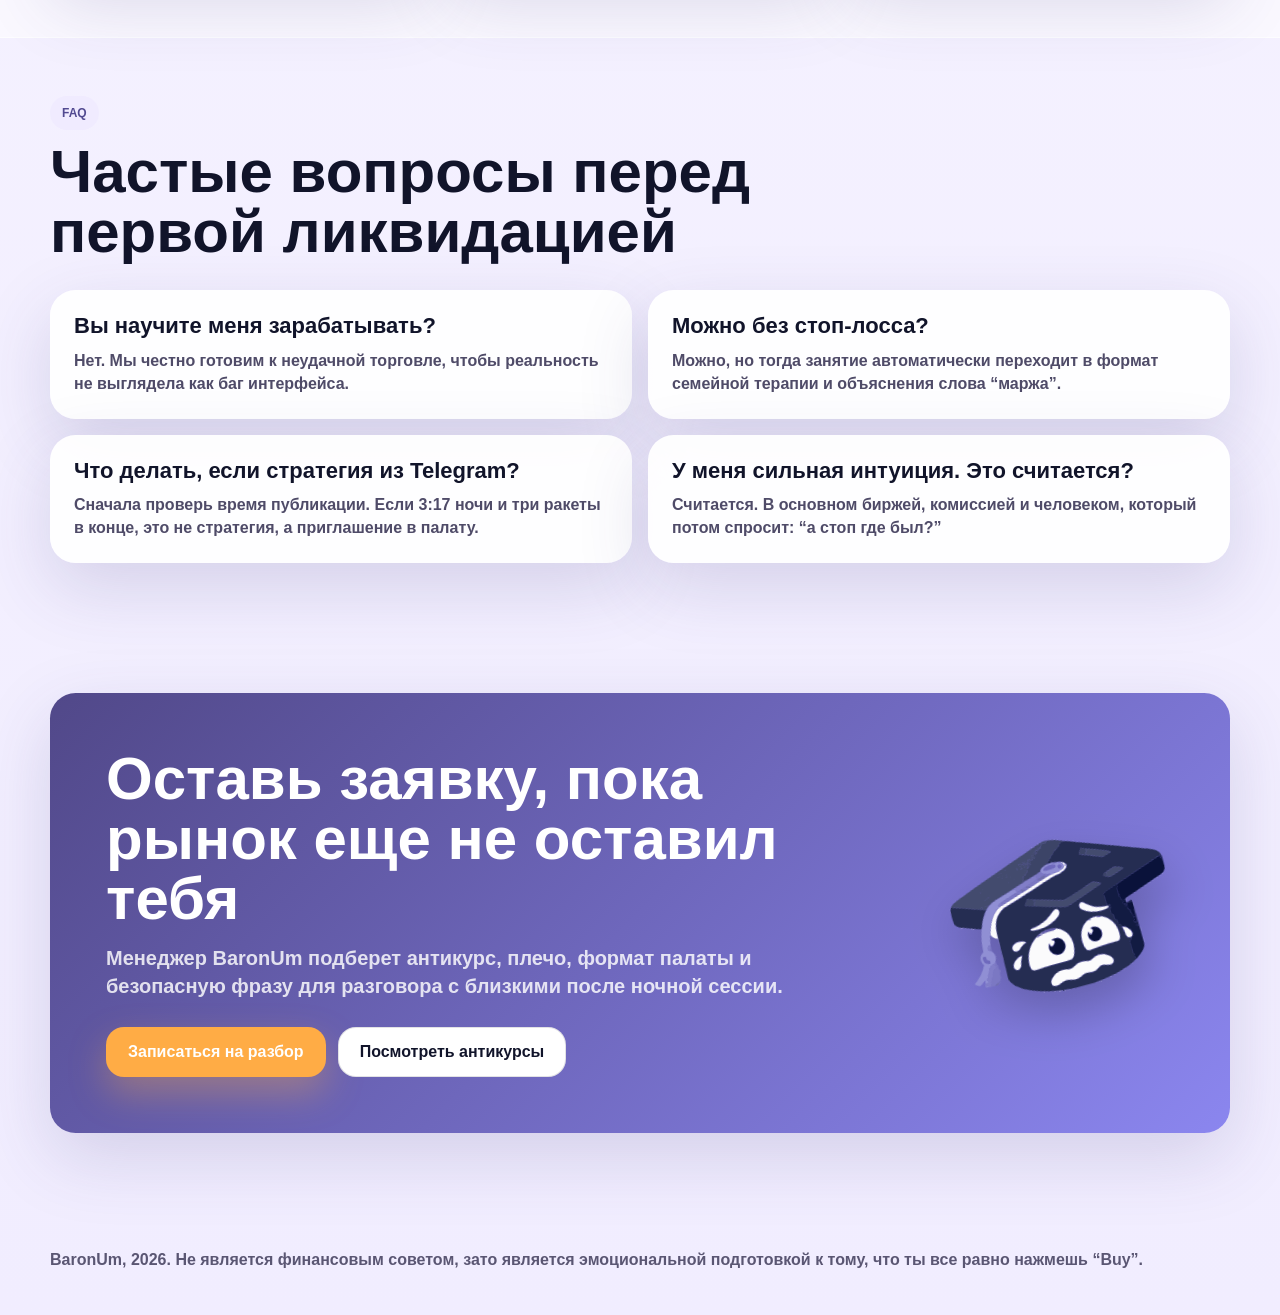
